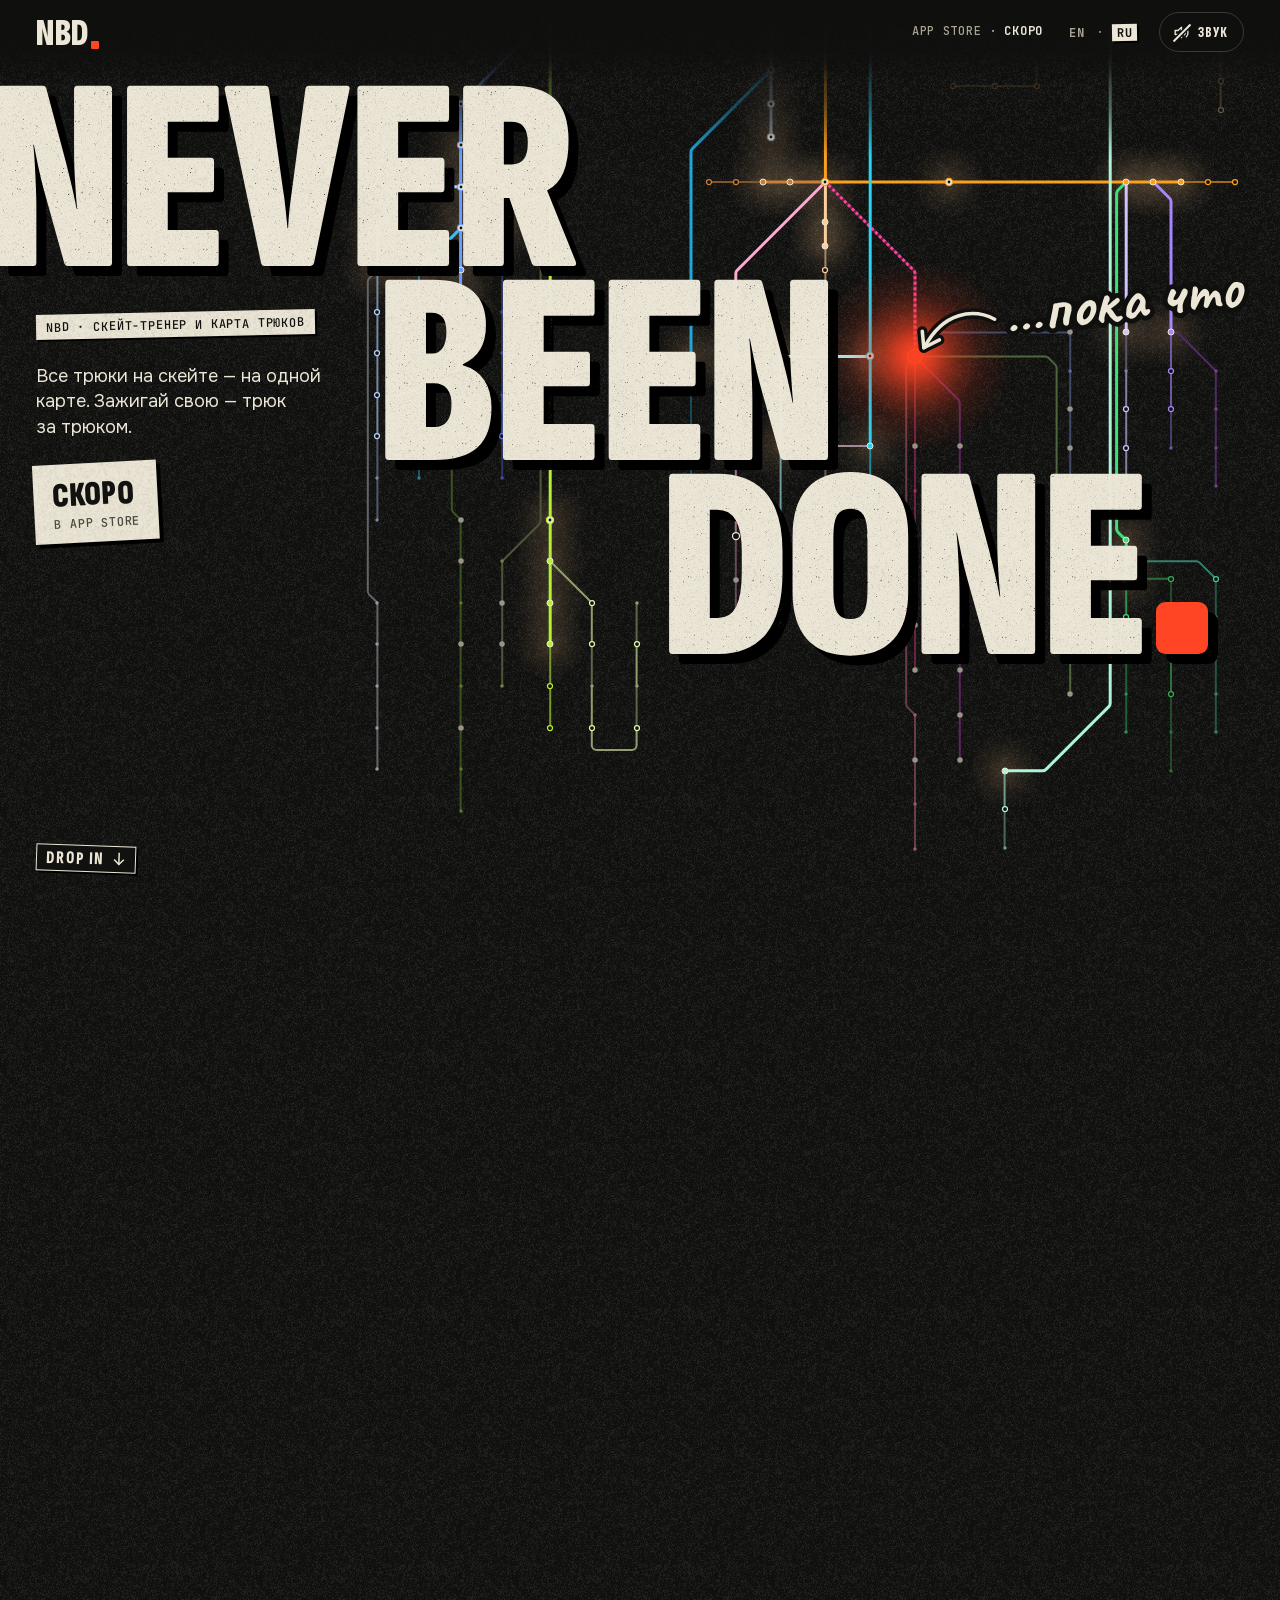
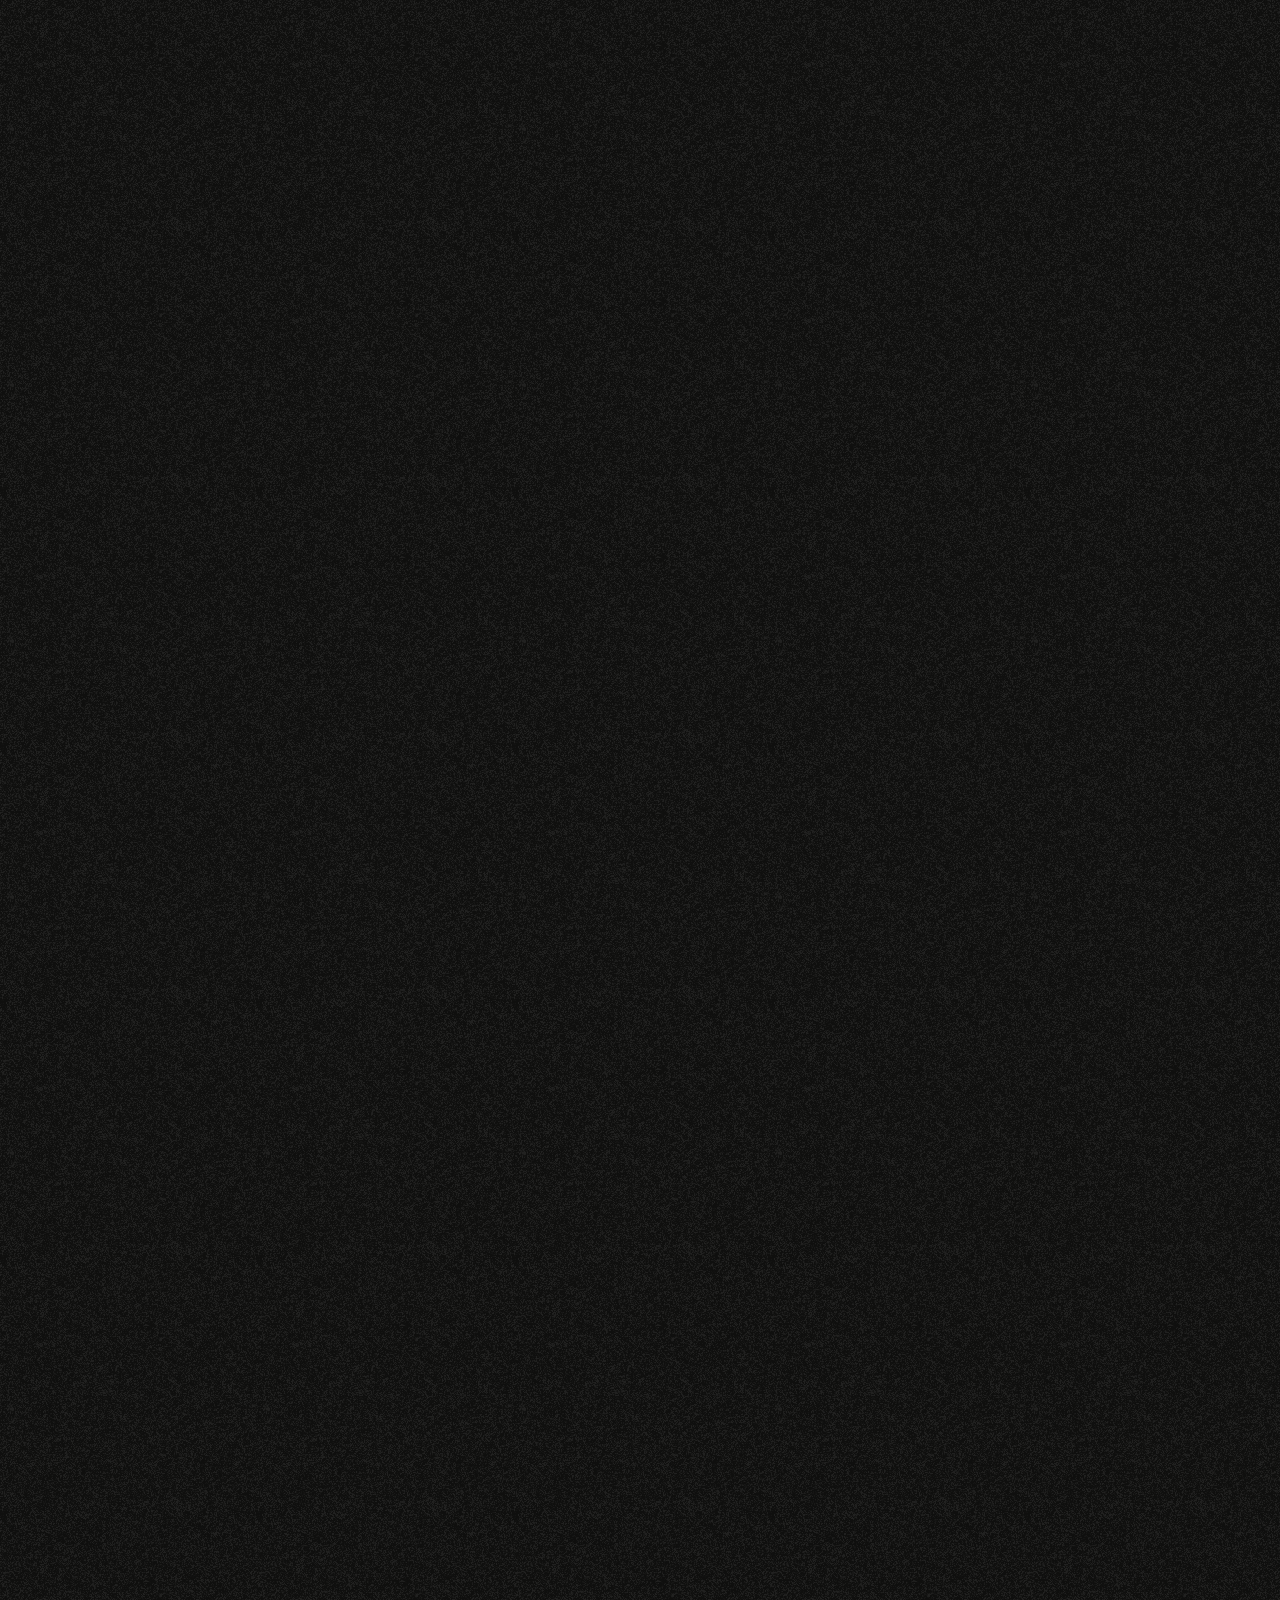
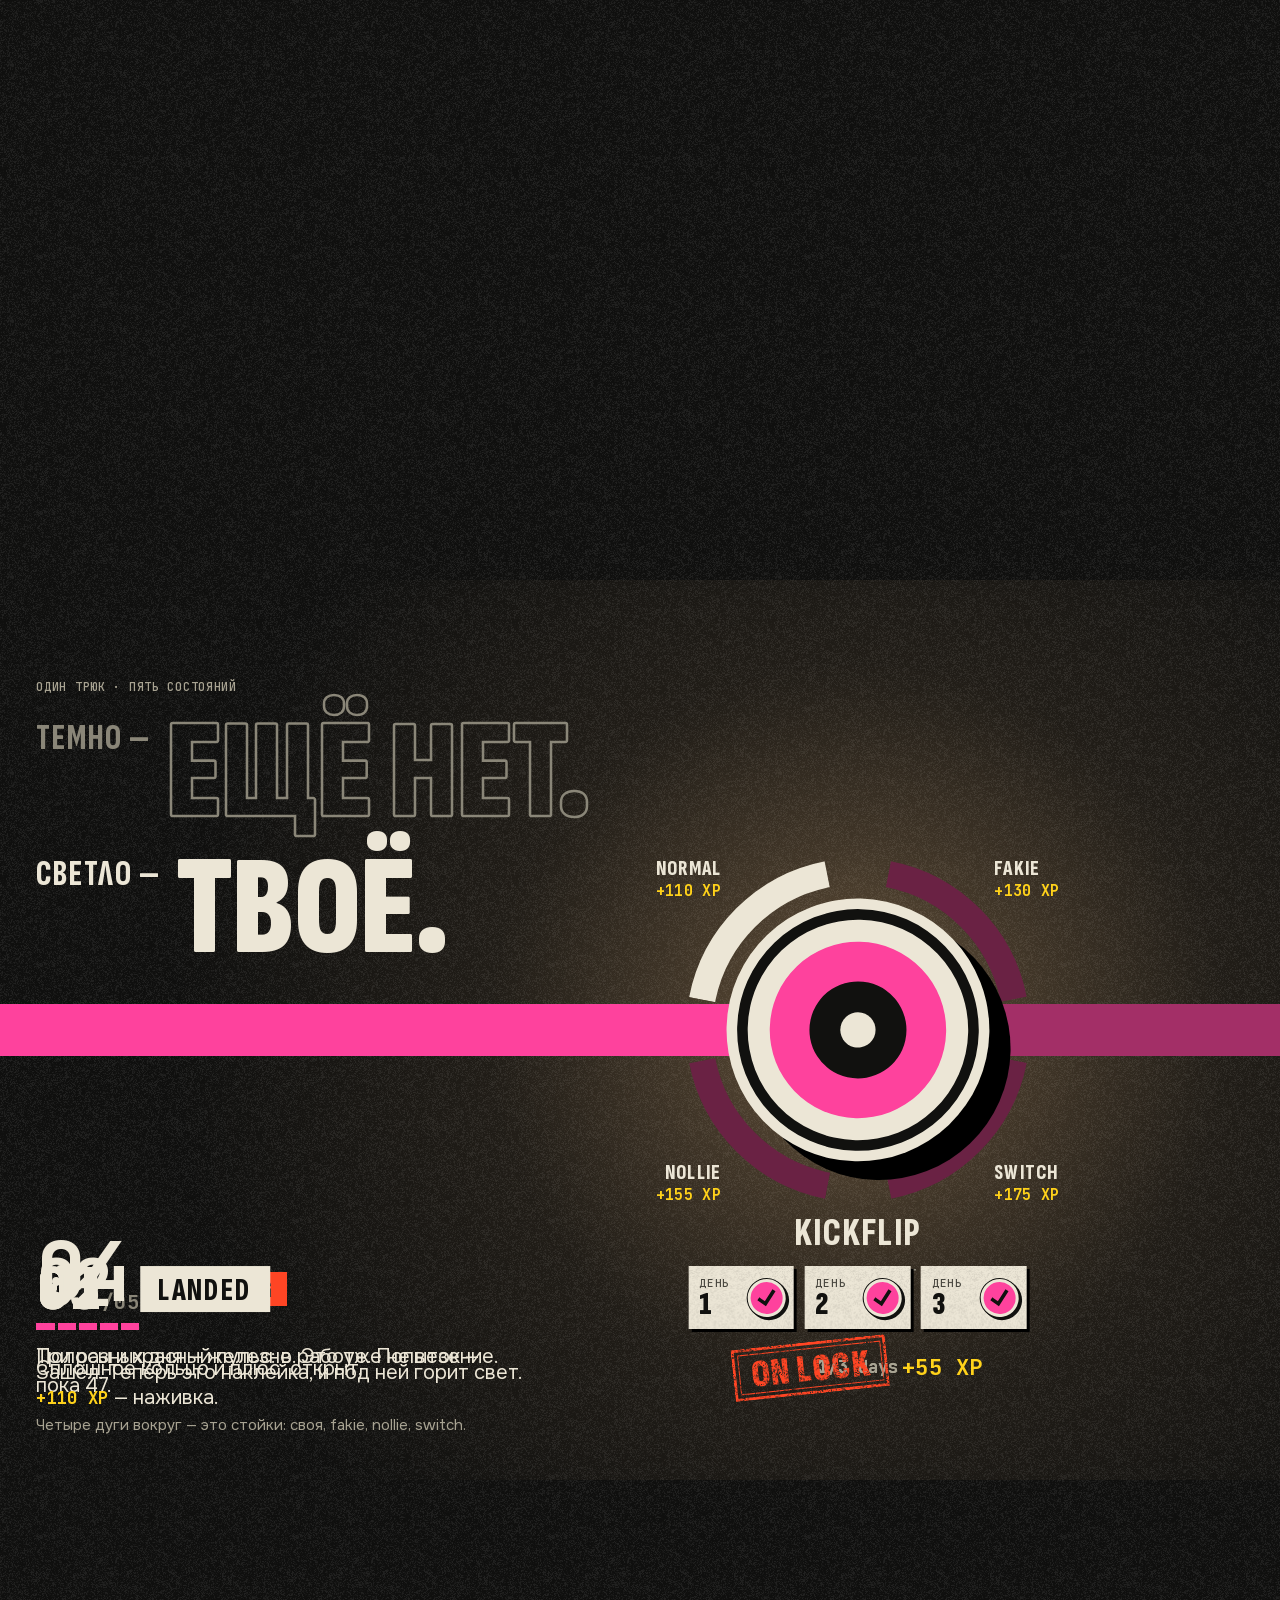
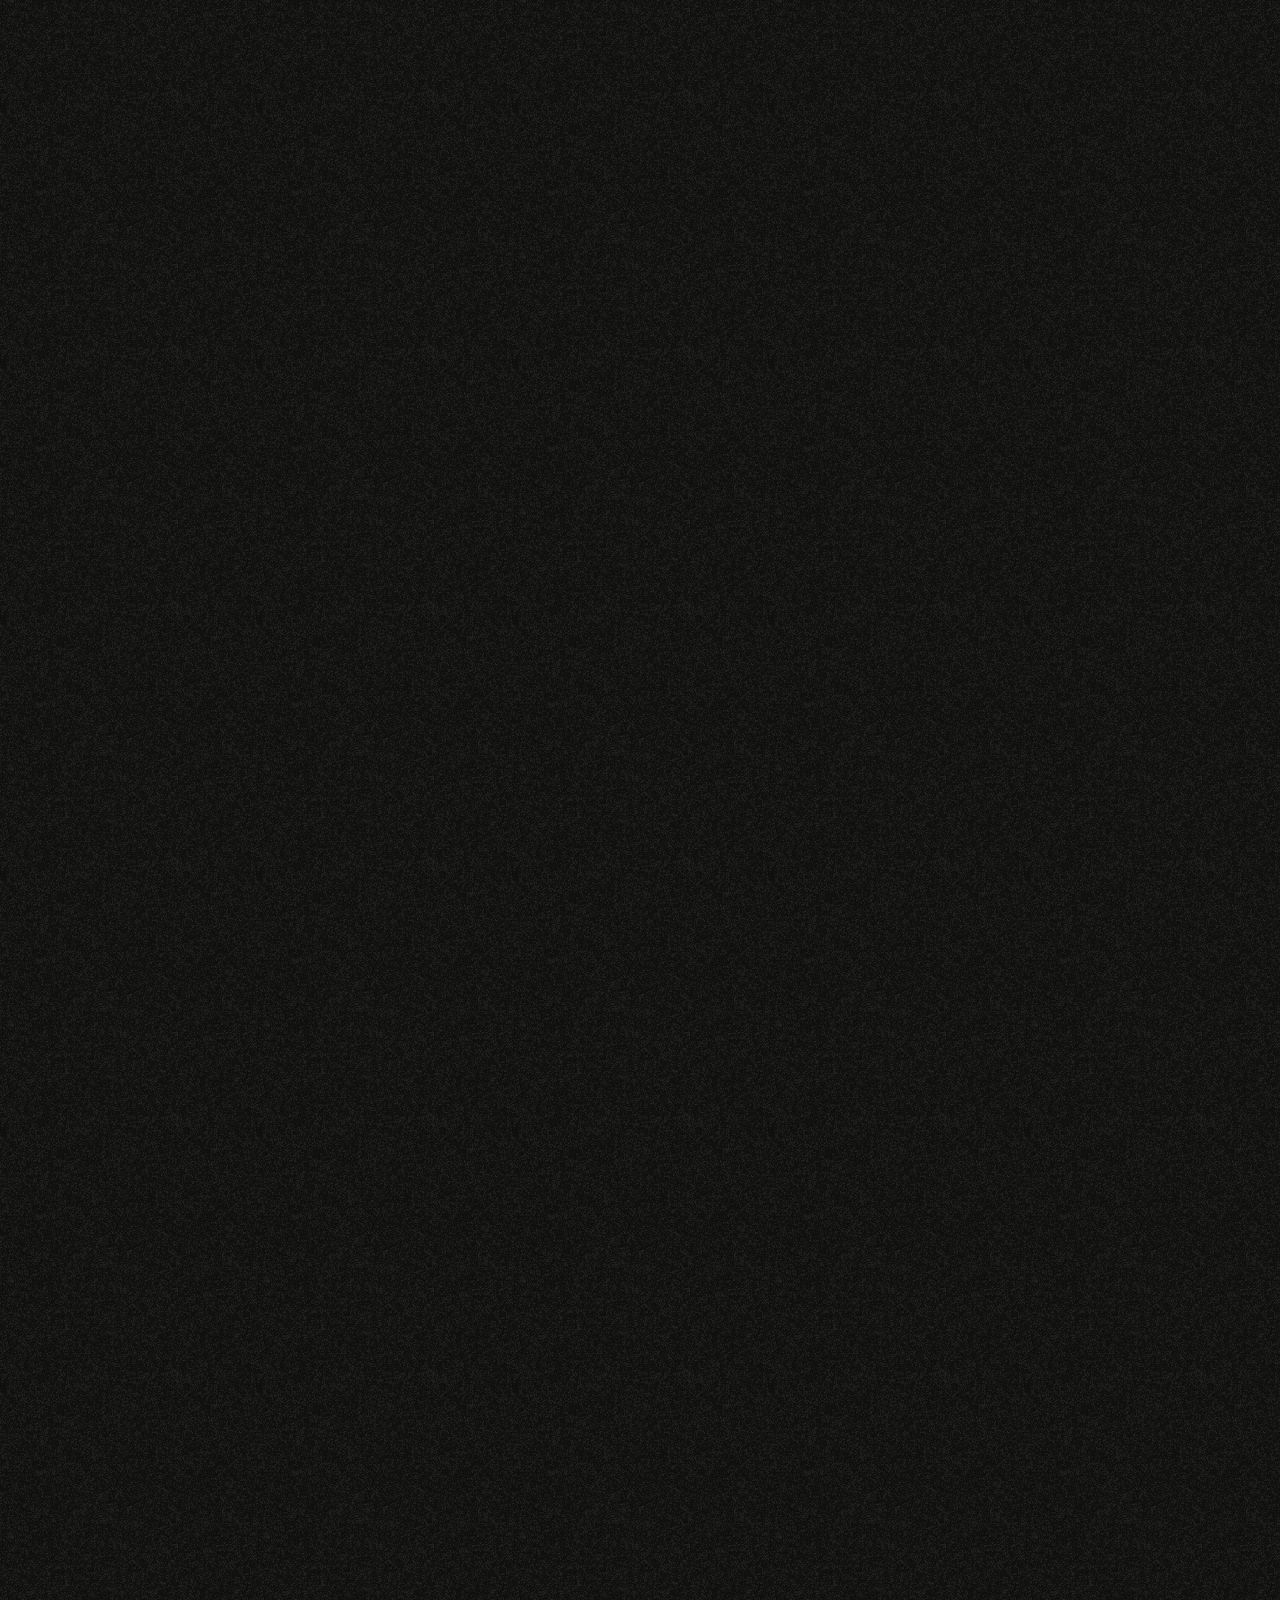
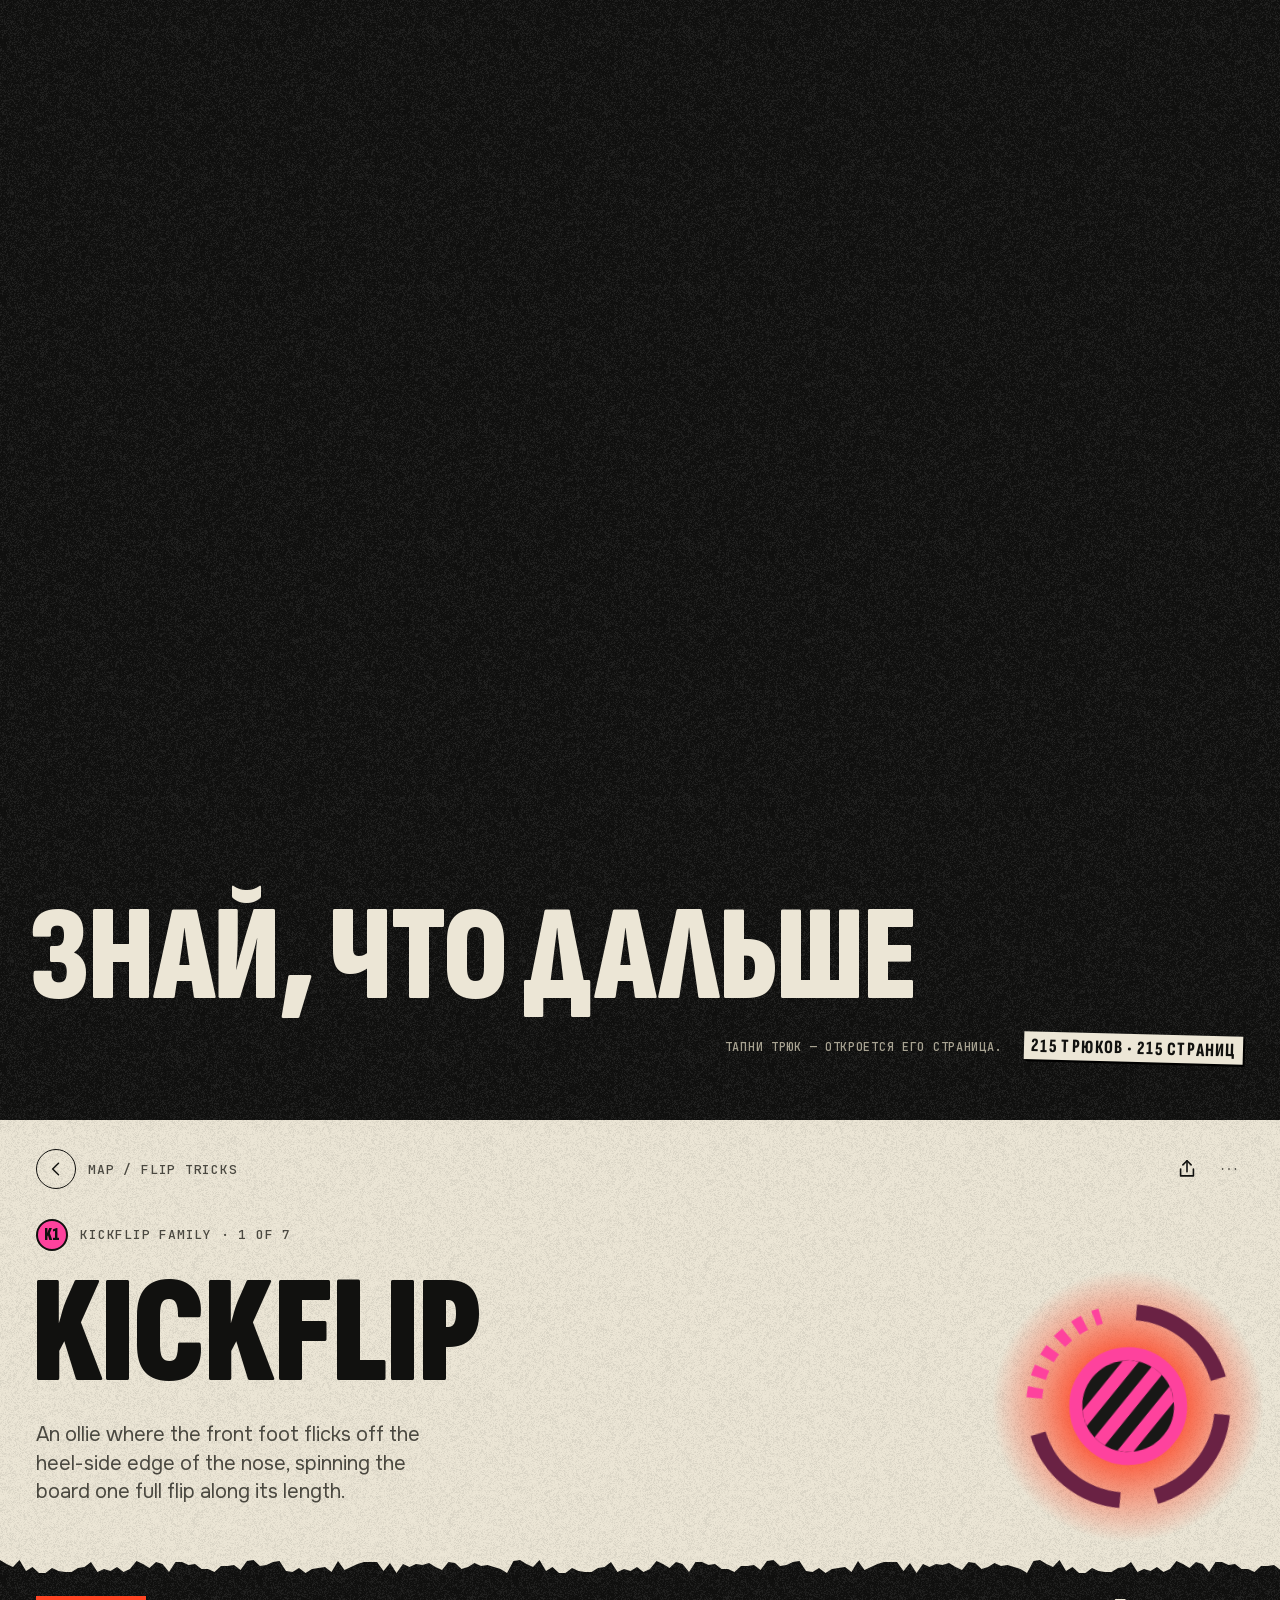
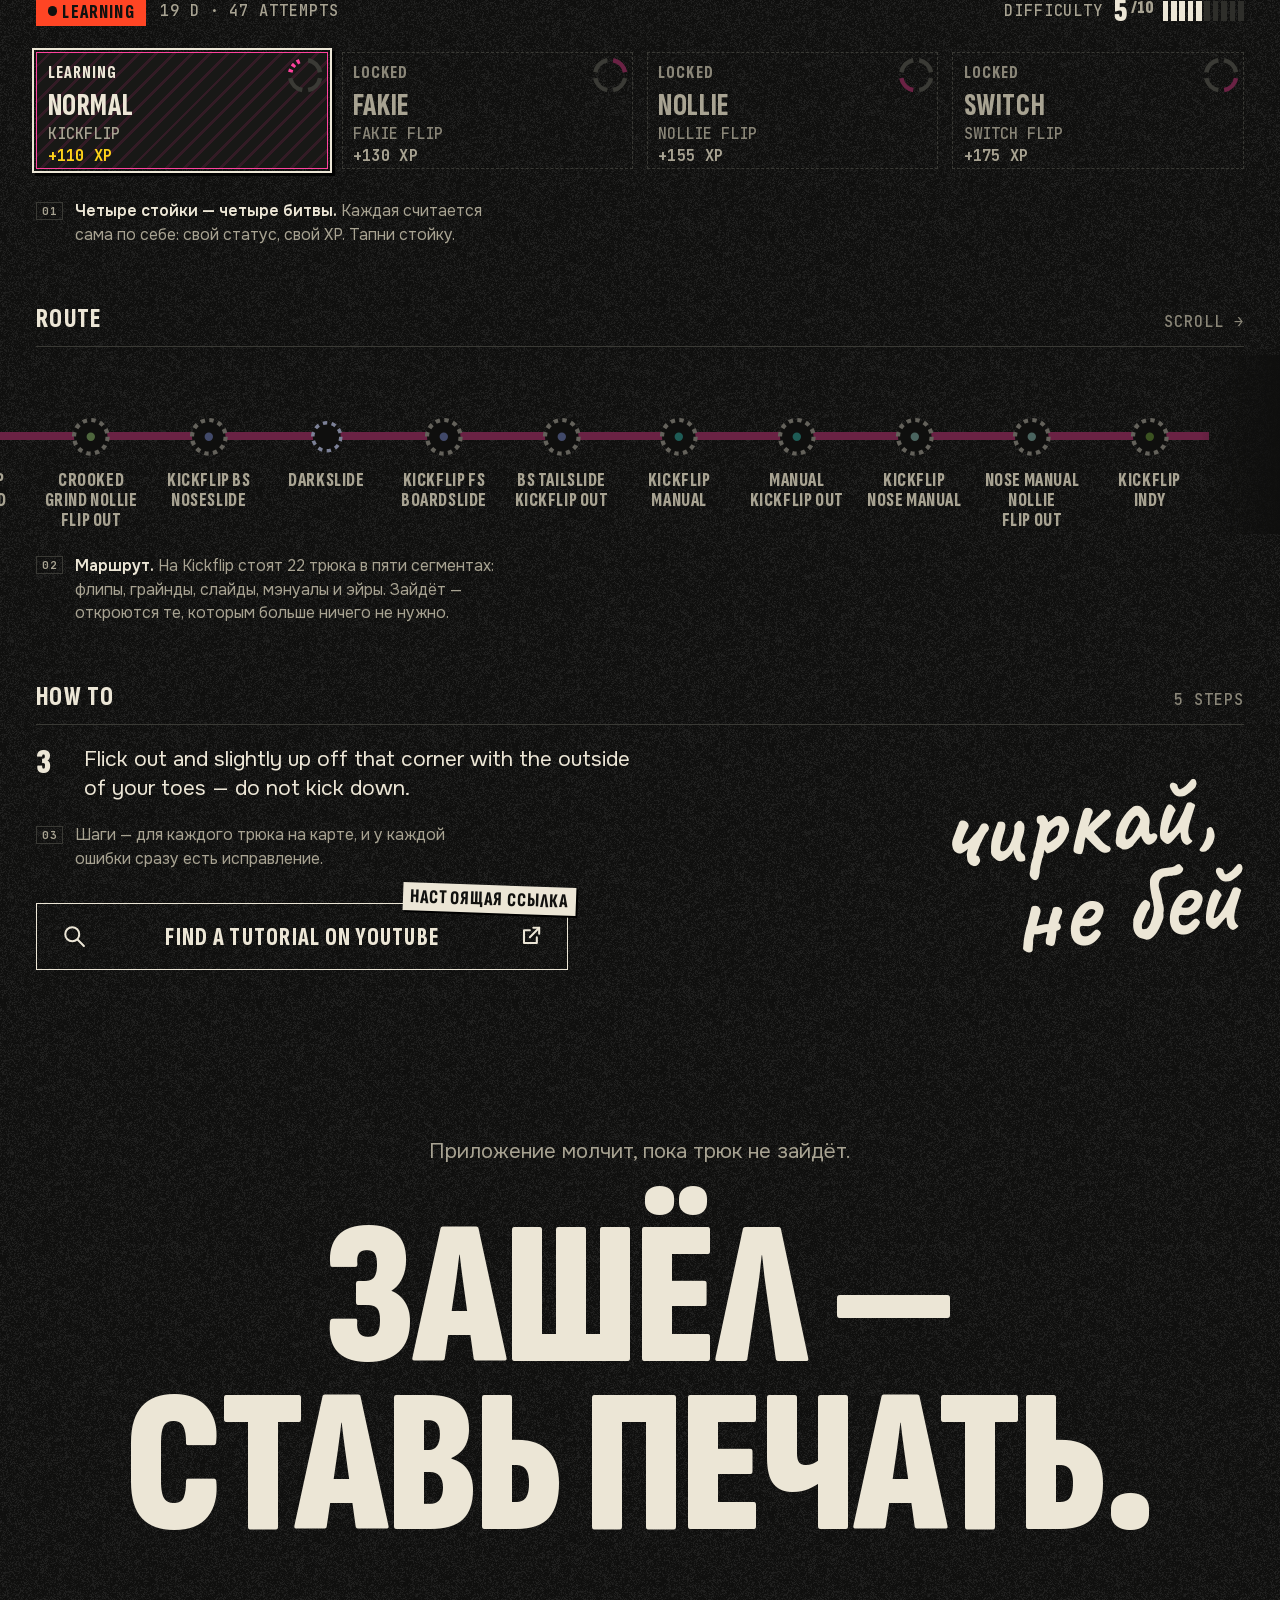
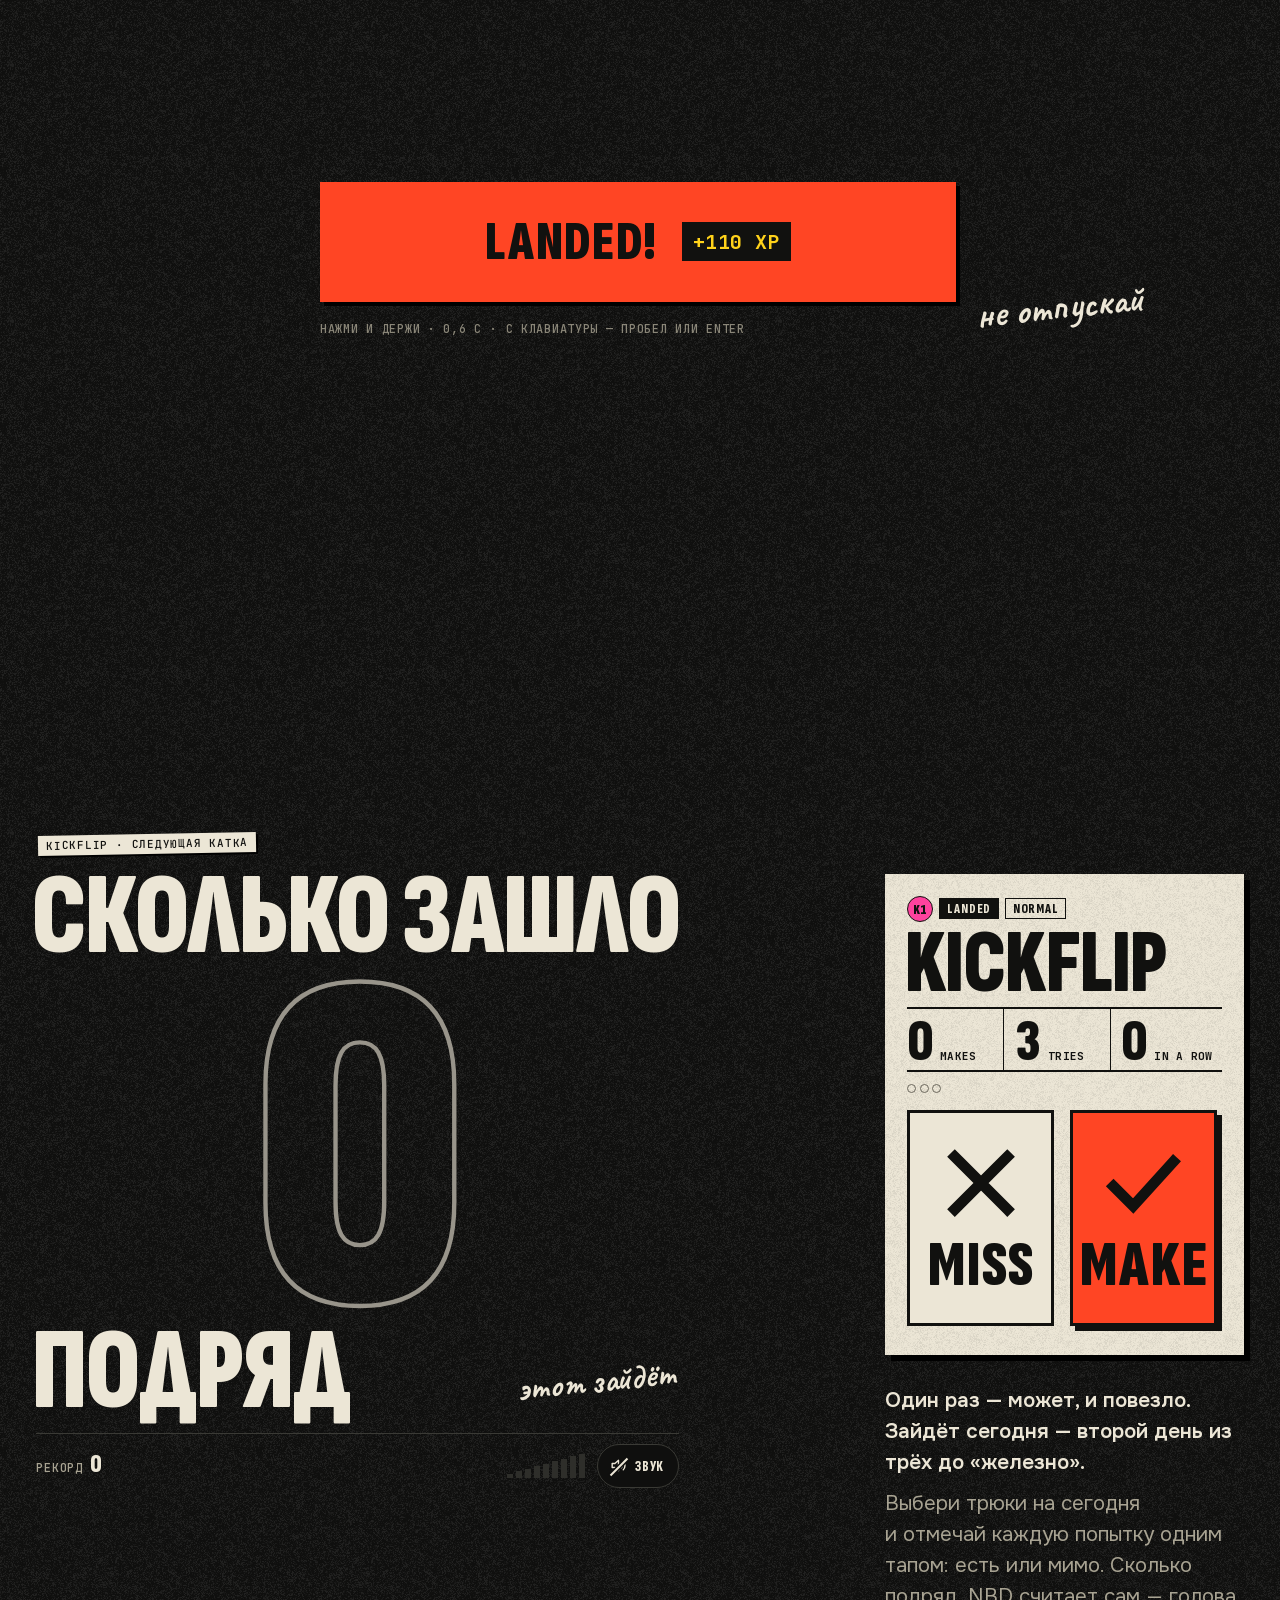
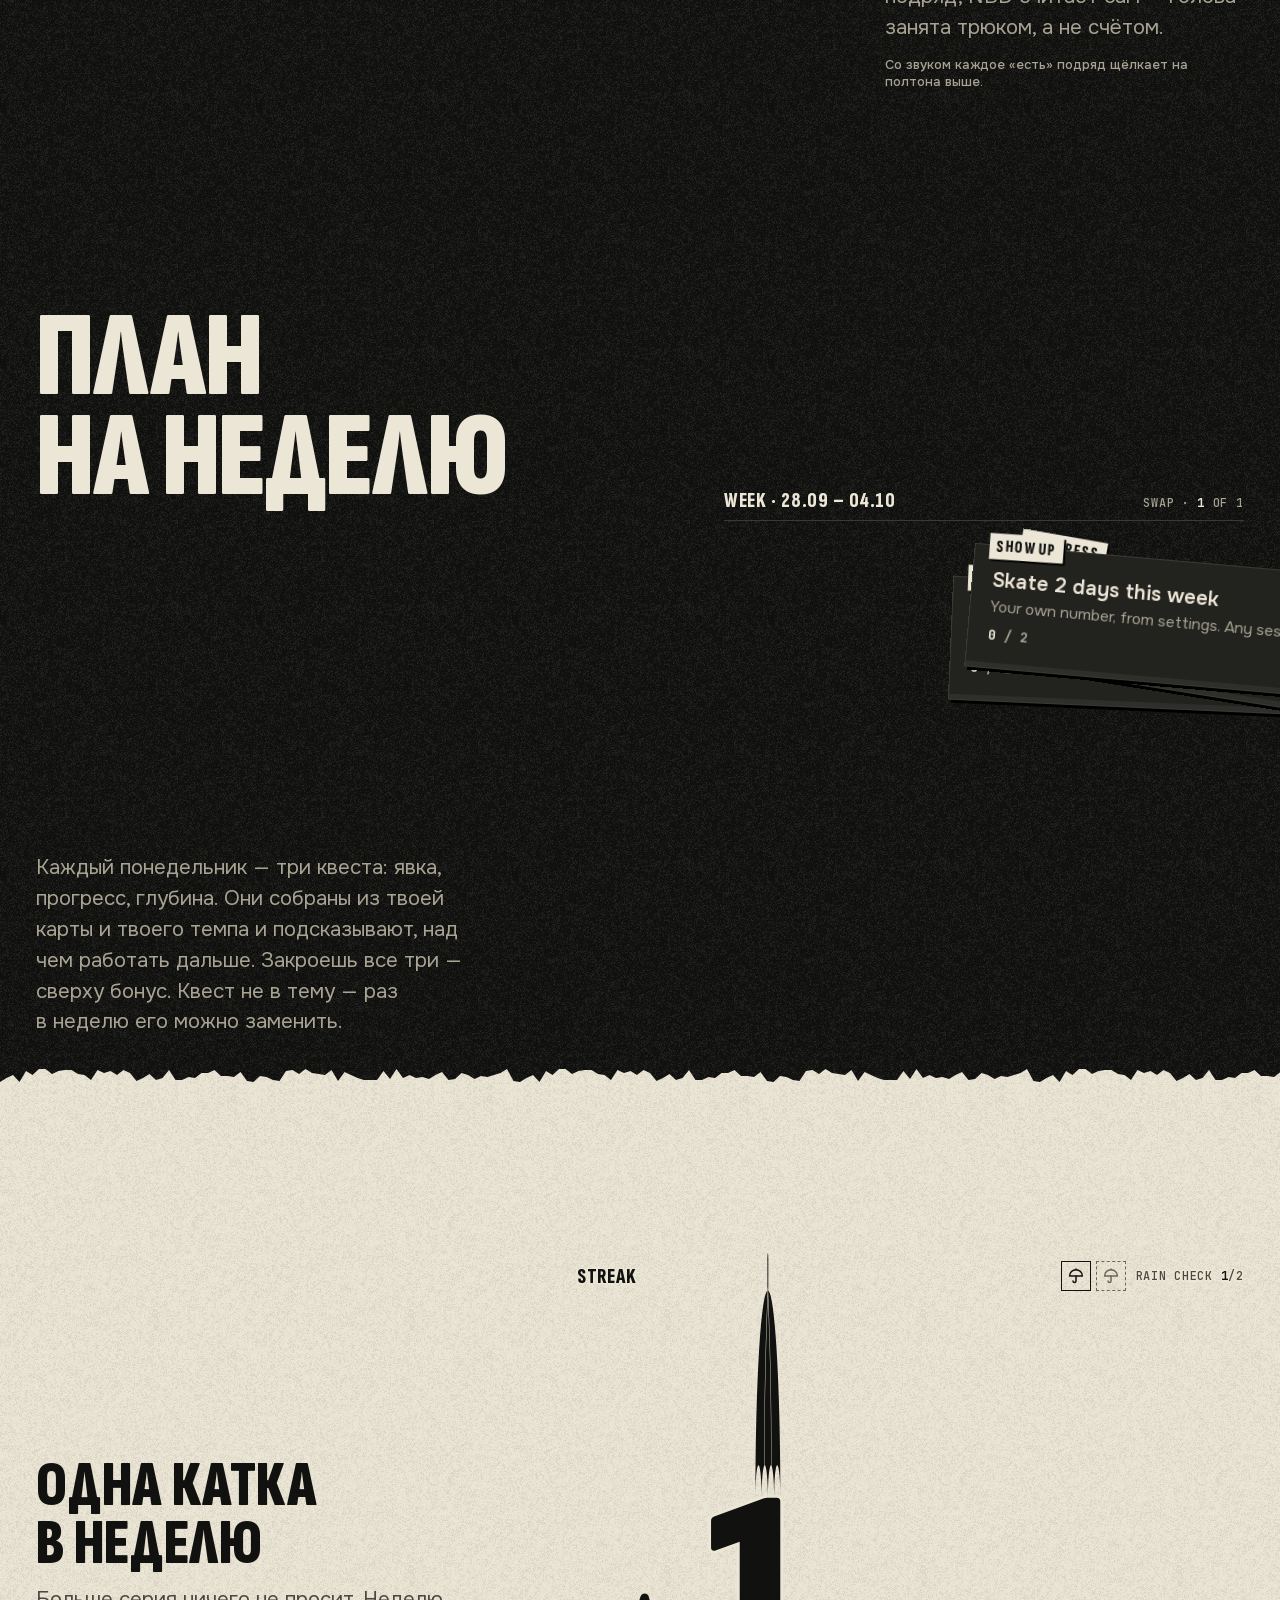
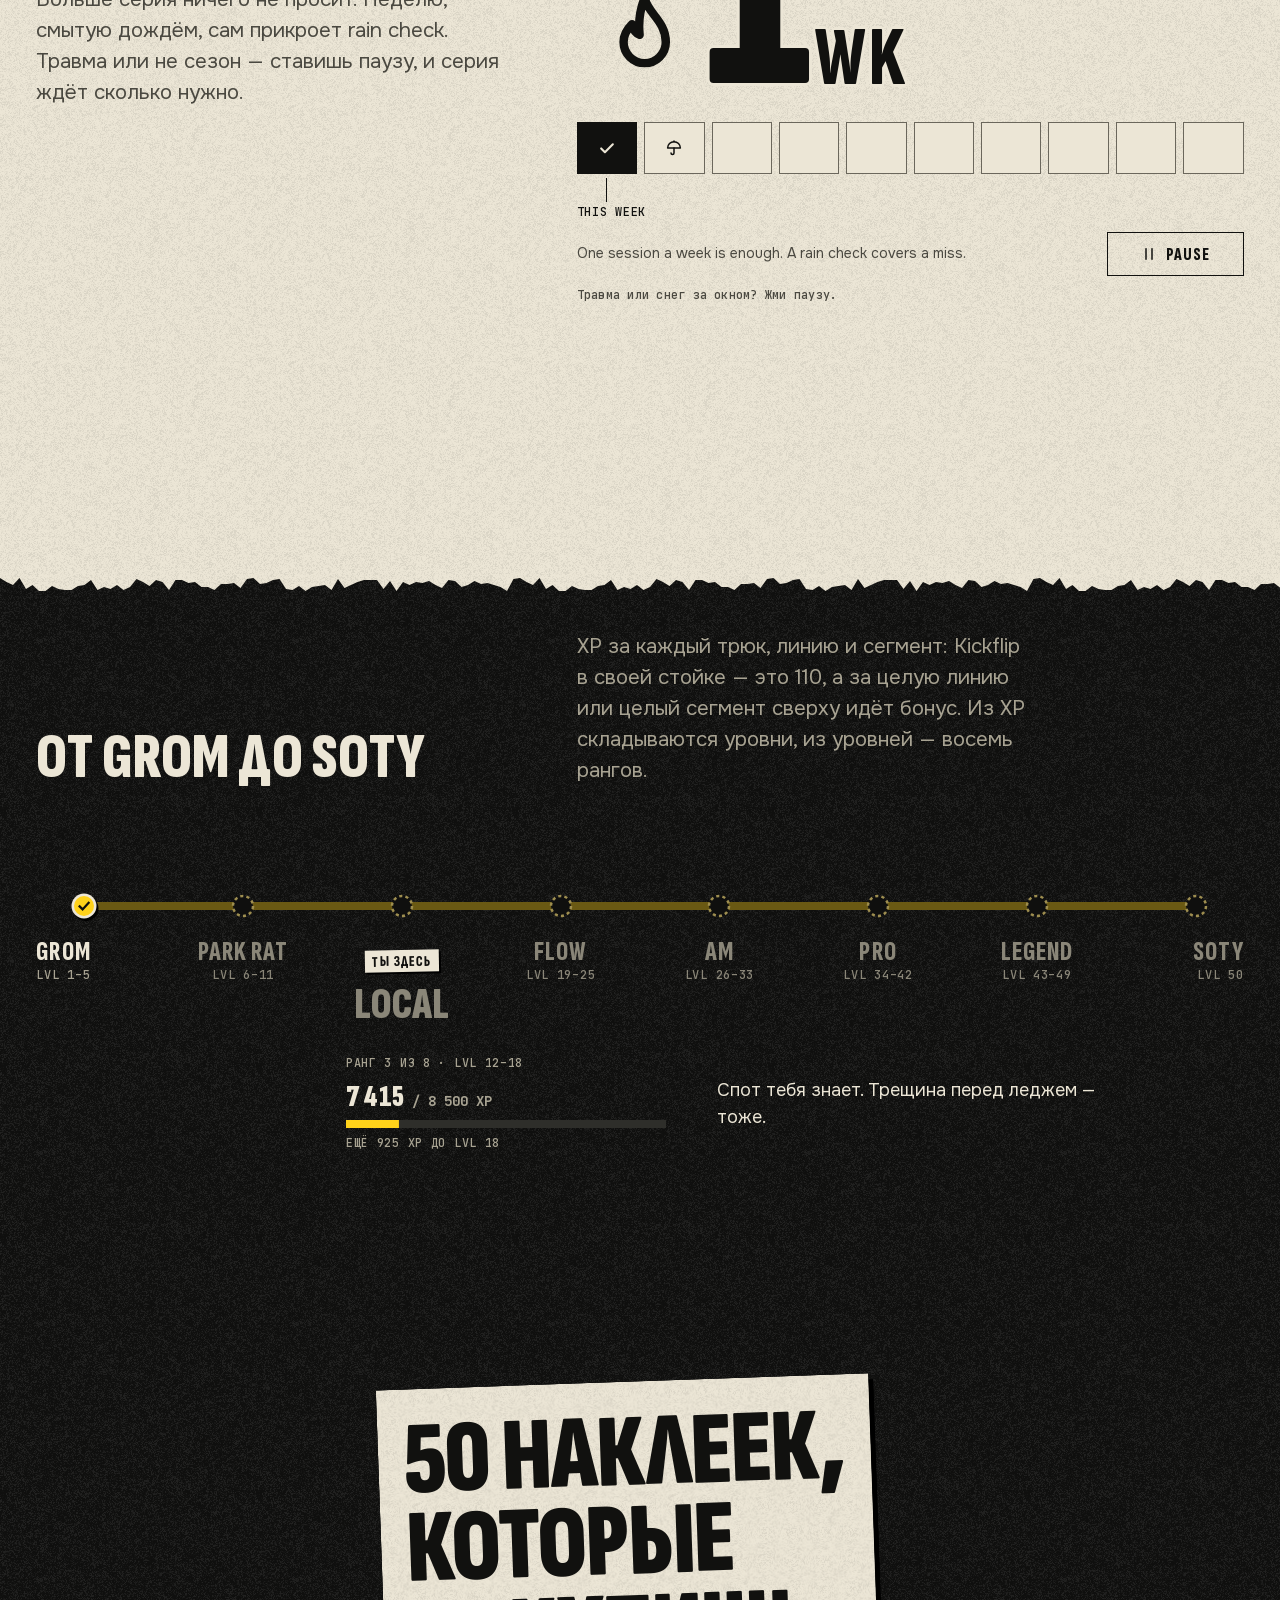
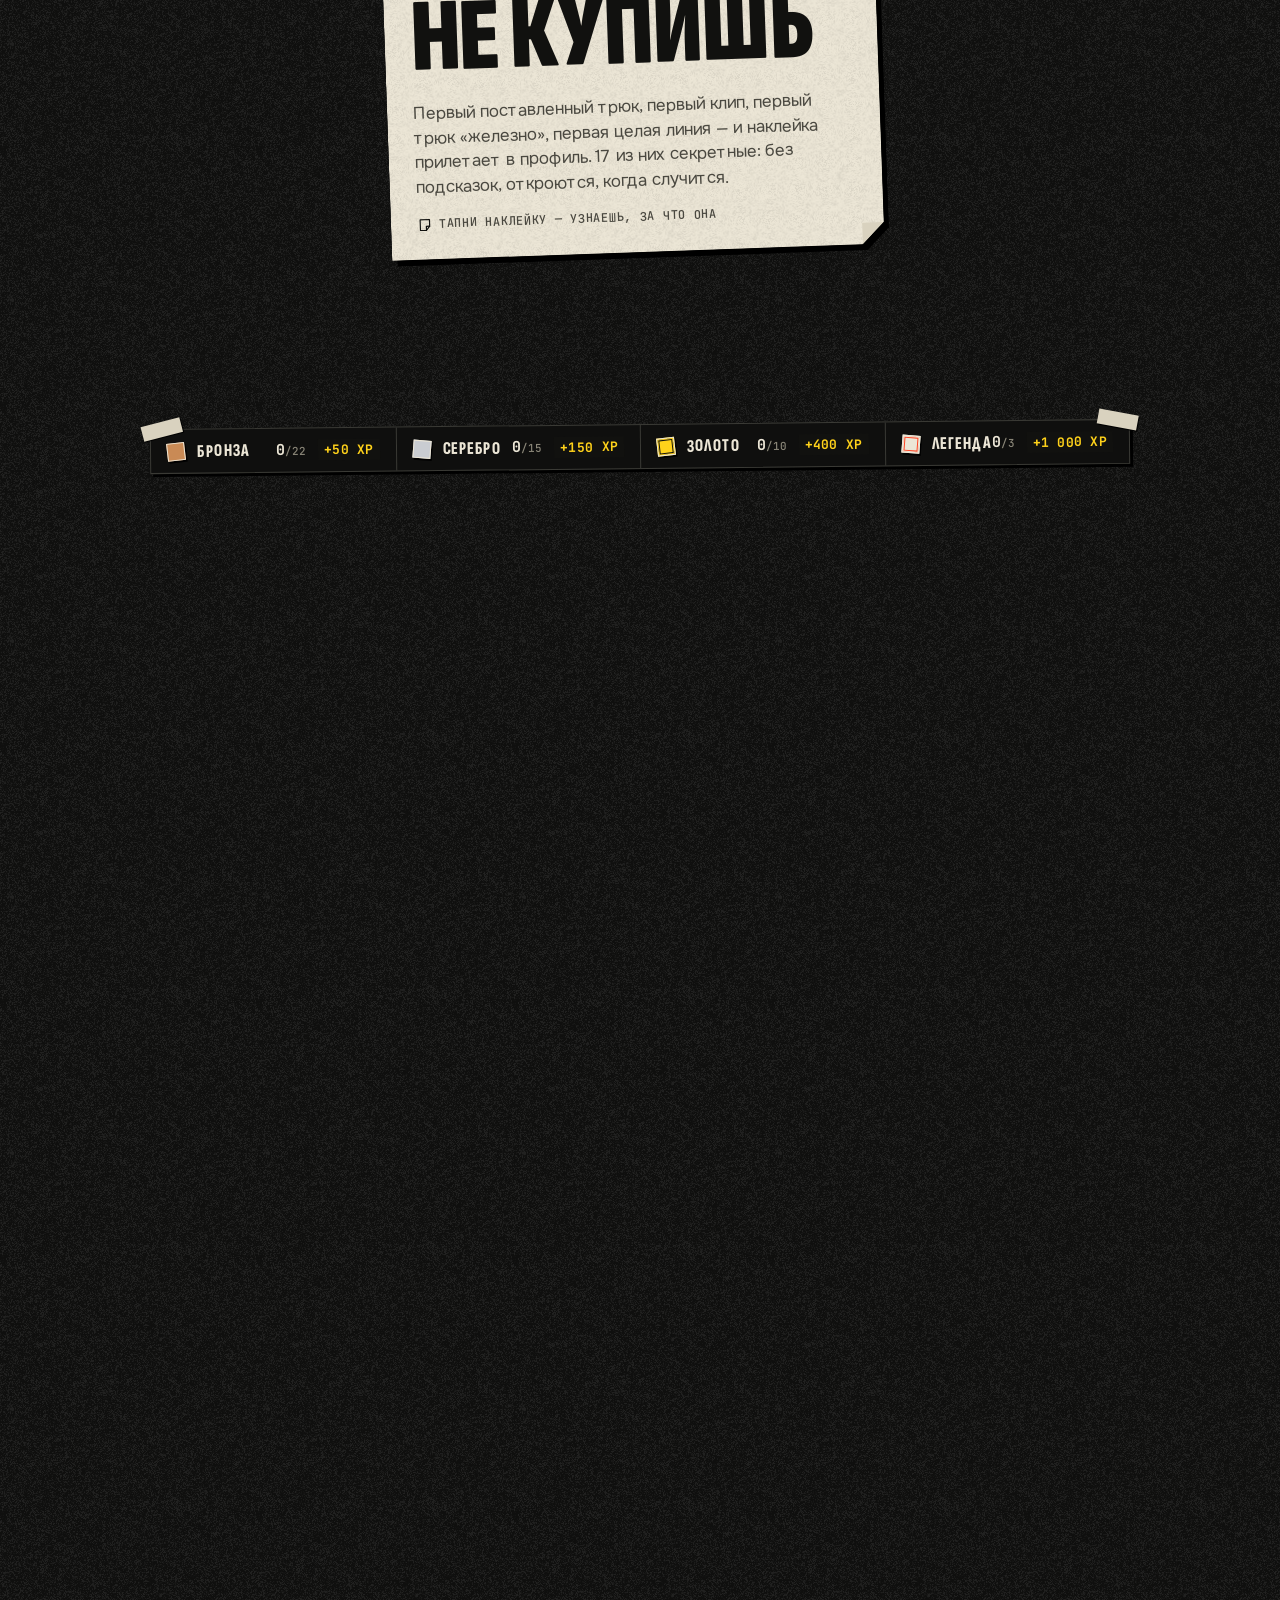
==== ru/index.html @ 7ec7ac3f "fix: the support contact is nbd@xoyk.dev Built from xoyk/nbd 01fe8b3 (fix/contact-address); the four" ====
<!doctype html>
<html lang="ru" class="no-js">
<head>
  <meta charset="utf-8">
  <meta name="viewport" content="width=device-width, initial-scale=1, viewport-fit=cover">
  <script>
    // Before the first paint: JS on, and a visitor who picked the other language before goes straight there
    // (localStorage nbd.lang, written only by a click on EN / RU; the hash, the section, comes along).
    (function (d) {
      d.className = d.className.replace('no-js', 'js');
      try {
        var l = localStorage.getItem('nbd.lang');
        if ((l === 'en' || l === 'ru') && l !== 'ru') location.replace('../' + location.search + location.hash);
      } catch (e) {}
    })(document.documentElement);
  </script>
  <title>NBD. — карта всех трюков на скейте</title>
  <meta name="description" content="Все трюки на скейте — на одной карте. Отмечай, что уже есть, снимай клипы, считай, сколько зашло подряд, и смотри, как загорается твоя карта.">
  <link rel="canonical" href="https://xoyk.github.io/nbd-app/ru/">
  <link rel="alternate" hreflang="en" href="https://xoyk.github.io/nbd-app/">
  <link rel="alternate" hreflang="ru" href="https://xoyk.github.io/nbd-app/ru/">
  <link rel="alternate" hreflang="x-default" href="https://xoyk.github.io/nbd-app/">
  <meta property="og:type" content="website">
  <meta property="og:title" content="NBD. — карта всех трюков на скейте">
  <meta property="og:description" content="215 трюков, 10 сегментов, 39 линий. Зашёл трюк — ставь печать и зажигай карту. Скоро в App Store.">
  <meta property="og:url" content="https://xoyk.github.io/nbd-app/ru/">
  <meta property="og:image" content="https://xoyk.github.io/nbd-app/assets/img/og-ru.png">
  <meta property="og:image:width" content="1200">
  <meta property="og:image:height" content="630">
  <meta property="og:image:alt" content="NEVER BEEN DONE. Все трюки на скейте — на одной карте: карта трюков NBD ночью, все линии горят.">
  <meta property="og:locale" content="ru_RU">
  <meta property="og:locale:alternate" content="en_US">
  <meta name="twitter:card" content="summary_large_image">
  <meta name="theme-color" content="#0F0F0E">
  <meta name="color-scheme" content="dark">
  <meta name="format-detection" content="telephone=no">
  <link rel="icon" type="image/png" sizes="32x32" href="../favicon-32.png">
  <link rel="icon" type="image/png" sizes="192x192" href="../icon-192.png">
  <link rel="apple-touch-icon" href="../apple-touch-icon.png">
  <link rel="stylesheet" href="../css/site.css?v=3ef73826d6">
  <link rel="preload" href="../assets/fonts/sofia-900.woff2" as="font" type="font/woff2" crossorigin>
  <link rel="preload" href="../assets/fonts/onest-400.woff2" as="font" type="font/woff2" crossorigin>
  <link rel="preload" href="../assets/data/map.json" as="fetch" crossorigin>
  <link rel="modulepreload" href="../js/main.js">
  <link rel="modulepreload" href="../js/lib/dom.js">
  <link rel="modulepreload" href="../js/lib/i18n.js">
  <link rel="modulepreload" href="../js/lib/icons.js">
  <link rel="modulepreload" href="../js/lib/icons-data.js">
  <link rel="modulepreload" href="../js/lib/lock.js">
  <link rel="modulepreload" href="../js/lib/motion.js">
  <link rel="modulepreload" href="../js/lib/scroll.js">
  <link rel="modulepreload" href="../js/lib/sound.js">
  <link rel="modulepreload" href="../js/sections/hero.js">
  <link rel="modulepreload" href="../js/map/index.js">
  <link rel="modulepreload" href="../js/map/anatomy.js">
  <link rel="modulepreload" href="../js/map/camera.js">
  <link rel="modulepreload" href="../js/map/declutter.js">
  <link rel="modulepreload" href="../js/map/model.js">
  <link rel="modulepreload" href="../js/map/sprites.js">
  <link rel="modulepreload" href="../js/map/svg.js">
</head>
<body>
  <a class="skip btn btn--paper btn--s" href="#main"><span>К содержанию</span></a>
  <header class="topbar" data-over="grip">
    <a class="wordmark" href="#top" data-to-top aria-label="NBD., наверх">NBD<i class="wordmark__dot"></i></a>
    <p class="topbar__soon">App Store · <b>скоро</b></p>
    <nav class="langs" aria-label="Язык">
      <a data-lang-link href="../" hreflang="en" lang="en"><span>EN</span><span class="sr-only"> — English</span></a>
      <span class="langs__sep" aria-hidden="true">·</span>
      <a data-lang-link href="../ru/" hreflang="ru" lang="ru" aria-current="page"><span>RU</span><span class="sr-only"> — Русский</span></a>
    </nav>
    <button class="snd" type="button" data-sound-toggle data-state="off" aria-pressed="false" aria-label="Звук">
      <span class="snd__glyph"><svg class="icon" width="24" height="24" viewBox="0 0 24 24" fill="none" stroke="currentColor" stroke-width="1.75" stroke-linecap="round" stroke-linejoin="round" aria-hidden="true" focusable="false"><path d="M4 9.5h3.5L12 5.5v13l-4.5-4H4z"/><path d="M15.5 9a4.5 4.5 0 0 1 0 6"/><path d="M18 6.5a8 8 0 0 1 0 11"/></svg></span>
      <span class="snd__label" data-sound-label aria-hidden="true">Звук</span>
    </button>
  </header>

  <div class="hud" aria-hidden="true" data-off>
    <span class="hud__lit"><small>LIT</small><b data-hud-pct>0%</b></span>
    <span class="spectrum"><i class="spectrum__cell"><b></b></i><i class="spectrum__cell"><b></b></i><i class="spectrum__cell"><b></b></i><i class="spectrum__cell"><b></b></i><i class="spectrum__cell"><b></b></i><i class="spectrum__cell"><b></b></i><i class="spectrum__cell"><b></b></i><i class="spectrum__cell"><b></b></i><i class="spectrum__cell"><b></b></i><i class="spectrum__cell"><b></b></i></span>
  </div>

  <main id="main">
<!-- ▼ hero -->
<section class="s s-hero" id="hero" data-section="hero" data-pin="4.2" aria-labelledby="hero-title">
  <div class="pin hero">
    <!-- The live night map (js/map, drawn by hero.js) and its overlays: the learning beacon, the hover/tap probe. -->
    <div class="hero__map" aria-hidden="true"></div>
    <div class="hero__beacon" aria-hidden="true"><i></i><i></i></div>
    <div class="hero__probe" aria-hidden="true"><b class="hero__probe-name"></b><span class="hero__probe-tag"></span><span class="hero__probe-more"></span></div>
    <div class="hero__scrim" aria-hidden="true"></div>

    <!-- The poster: real text, painted before any script runs (the slam is CSS). -->
    <div class="hero__poster">
      <!-- One sentence for screen readers; the three poster lines are the picture of it. -->
      <h1 class="hero__h1" id="hero-title">
        <span class="sr-only">NBD. <span lang="en">Never been done.</span> Все трюки на скейте — на одной карте.</span>
        <span class="hero__ln hero__ln--1" lang="en" aria-hidden="true"><span class="hero__w">Never</span></span>
        <span class="hero__ln hero__ln--2" lang="en" aria-hidden="true"><span class="hero__w">been</span></span>
        <span class="hero__ln hero__ln--3" lang="en" aria-hidden="true"><span class="hero__w">done</span><i class="hero__dot"></i></span>
      </h1>
      <!-- The torn halves of the words: hero.js clones the lines in here when the poster rips. -->
      <div class="hero__rip" aria-hidden="true"></div>
      <p class="hero__tape"><span>NBD · скейт-тренер и карта трюков</span></p>
      <div class="hero__band" aria-hidden="true"></div>
      <div class="hero__hand" aria-hidden="true">
        <div class="hero__hand-wipe"><div class="hero__hand-in">
          <svg class="hero__arrow" viewBox="0 0 64 48" width="64" height="48" fill="none" stroke="currentColor" stroke-width="2.6" stroke-linecap="round" stroke-linejoin="round"><g class="hero__ko"><path d="M59 13C43 6 21 10 9 37"/><path d="M8.5 37.5L6.5 25.5"/><path d="M8.5 37.5L19.5 31"/></g><path d="M59 13C43 6 21 10 9 37"/><path d="M8.5 37.5L6.5 25.5"/><path d="M8.5 37.5L19.5 31"/></svg>
          <span class="t-hand hero__yet">…пока что</span>
        </div></div>
      </div>
      <div class="hero__foot">
        <!-- The h1 already says the first sentence to screen readers. -->
        <p class="hero__sub"><span aria-hidden="true">Все трюки на скейте — на одной карте.</span> Зажигай свою — трюк за трюком.</p>
        <!-- "Coming soon": a sticker slapped on the poster, not a link (the call to action is at the end of the story).
             Pressed, it peels up at a corner and slaps back down (hero.js). -->
        <p class="hero__cta">
          <span class="hero__cta-k">Скоро</span>
          <span class="hero__cta-v">в App Store</span>
        </p>
      </div>
      <p class="hero__drop" lang="en" aria-hidden="true"><span>Drop in<svg viewBox="0 0 24 24" width="16" height="16" fill="none" stroke="currentColor" stroke-width="2.25" stroke-linecap="square"><path d="M12 3.5v16"/><path d="M5.5 13.5l6.5 6.5 6.5-6.5"/></svg></span></p>
    </div>

    <!-- The flight's three beats. Captions sit on opaque paper strips, so they never run over map labels. -->
    <div class="hero__beats">
      <div class="hero__bscrim" aria-hidden="true"></div>
      <div class="hero__bfade" aria-hidden="true"></div>
      <div class="hero__beat hero__beat--1" data-beat="1">
        <p class="hero__kicker"><span>215 трюков · 10 сегментов · 39 линий</span></p>
        <h2 class="hero__strips"><span class="hero__strip"><span>Каждый огонёк —</span></span> <span class="hero__strip"><span>трюк, который</span></span> <span class="hero__strip"><span>у тебя есть.</span></span></h2>
        <p class="hero__note">Линии растут из Stance — так же, как трюки растут друг из друга.</p>
      </div>
      <div class="hero__beat hero__beat--2" data-beat="2">
        <p class="hero__kicker"><span><i class="hero__swatch" aria-hidden="true"></i>Сегмент 04 · FL · 29 трюков</span></p>
        <h2 class="hero__strips"><span class="hero__strip"><span>От простого</span></span> <span class="hero__strip"><span>к сложному,</span></span> <span class="hero__strip"><span>линия за линией.</span></span></h2>
        <p class="hero__note">Одна линия — одно семейство: от Kickflip в начале до 360 Hardflip в конце.</p>
      </div>
      <div class="hero__beat hero__beat--3" data-beat="3">
        <h2 class="hero__strips"><span class="hero__strip"><span>Сегодня</span></span> <span class="hero__strip"><span>зайдёт.</span></span></h2>
        <p class="hero__note">Красный — трюк, который учишь. Зайдёт — и на карте загорятся новые линии.</p>
        <!-- The app's NEXT UP card (map screen), app strings in English on both pages. -->
        <div class="hero__next" lang="en">
          <span class="bullet hero__bullet" aria-hidden="true">K1</span>
          <span class="hero__next-text">
            <small class="hero__next-k">Next up</small>
            <b class="hero__next-name">Kickflip</b>
          </span>
          <span class="hero__next-state">
            <span class="chip chip--learning">learning</span>
            <small class="hero__next-when">19 d</small>
          </span>
          <span class="hero__next-go" aria-hidden="true"><svg viewBox="0 0 24 24" width="24" height="24" fill="none" stroke="currentColor" stroke-width="2" stroke-linecap="round" stroke-linejoin="round"><path d="M4 12h16"/><path d="M14 6l6 6-6 6"/></svg></span>
        </div>
      </div>
    </div>
  </div>
</section>

<!-- ▲ hero -->
<!-- ▼ states -->
<section class="s s-states" id="states" data-section="states" data-pin="3.8" aria-labelledby="states-title">
  <!-- Kickflip's node through the five states. The stage is drawn by js/sections/states.js; every resting frame
       is CSS driven by data-state / data-say / data-days / data-lit / data-out on .st, so the script only adds the
       physical moves between them. Without the script the list at the bottom is the still frame. -->
  <div class="pin st" data-state="locked" data-say="0" data-days="0" data-lit="0" data-out="0">
    <header class="st__head">
      <p class="st__eyebrow t-mono">Один трюк · пять состояний</p>
      <h2 class="st__title" id="states-title">
        <span class="st__half st__half--dark"><span class="st__kick">Темно —</span> <span class="st__word">ещё нет.</span></span>
        <span class="st__half st__half--light"><span class="st__kick">Светло —</span> <span class="st__word">твоё.</span></span>
      </h2>
    </header>

    <div class="st__stage" aria-hidden="true">
      <div class="st__track">
        <i class="st__pool"></i><i class="st__pool st__pool--core"></i>
        <i class="st__edge st__edge--in"><b class="st__march"></b><b class="st__sweep"></b><b class="st__run"></b></i>
        <i class="st__edge st__edge--out"><b class="st__sweep"></b><b class="st__run"></b></i>
        <div class="st__box" lang="en" data-node>
          <span class="st__sl st__sl--normal"><b>Normal</b><small>+110 XP</small></span>
          <span class="st__sl st__sl--fakie"><b>Fakie</b><small>+130 XP</small></span>
          <span class="st__sl st__sl--nollie"><b>Nollie</b><small>+155 XP</small></span>
          <span class="st__sl st__sl--switch"><b>Switch</b><small>+175 XP</small></span>
        </div>
      </div>
      <div class="st__under">
        <p class="st__label" lang="en">Kickflip</p>
        <div class="st__slot" lang="en">
          <span class="st__hint">The map says first: Ollie</span>
          <span class="st__bait">+110 XP</span>
          <span class="tag tag--dot st__tag">learning·47</span>
          <div class="st__days">
            <ol class="st__cells list-reset">
              <li class="st__day"><span class="st__dayno"><small>День</small><b>1</b></span><i class="st__daydot"></i></li>
              <li class="st__day"><span class="st__dayno"><small>День</small><b>2</b></span><i class="st__daydot"></i></li>
              <li class="st__day"><span class="st__dayno"><small>День</small><b>3</b></span><i class="st__daydot"></i></li>
            </ol>
            <div class="st__foot">
              <p class="st__foot-a" lang="en"><span class="st__pips st__stack"><span>1/3 days</span><span>2/3 days</span><span>3/3 days</span></span></p>
              <p class="st__foot-b" lang="en"><span class="stamp st__stamp"><span class="stamp__word">On lock</span></span><span class="st__plus">+55 XP</span></p>
            </div>
          </div>
        </div>
      </div>
    </div>

    <div class="st__panel" aria-hidden="true">
      <p class="st__count"><span class="st__stack st__by-say"><b>01</b><b>02</b><b>03</b><b>04</b><b>05</b></span><span class="st__of">/05</span></p>
      <p class="st__rail"><i><b></b></i><i><b></b></i><i><b></b></i><i><b></b></i><i><b></b></i></p>
      <p class="st__chip st__stack st__by-say" lang="en"><span class="chip chip--locked">locked</span><span class="chip chip--open">open</span><span class="chip chip--learning">learning</span><span class="chip chip--landed">landed</span><span class="chip chip--onlock">on lock</span></p>
      <div class="st__say st__stack st__by-say">
        <p>Пунктирный призрак: трюк ещё закрыт. Сначала Ollie.</p>
        <p>Сплошное кольцо и плюс: открыт. <span class="t-xp">+110 XP</span> — наживка.</p>
        <p>Полосы и красный пульс: в работе. Попыток — пока 47.</p>
        <p>Зашёл. Теперь это наклейка, и под ней горит свет.</p>
        <p>Три разных дня — железно. Это уже не везение.</p>
      </div>
      <p class="st__note">Четыре дуги вокруг — это стойки: своя, fakie, nollie, switch.</p>
    </div>

    <div class="st__list">
      <p class="st__lead">На карте у Kickflip пять состояний:</p>
      <ol class="list-reset">
        <li><svg xmlns="http://www.w3.org/2000/svg" viewBox="-22 -22 44 44" width="64" height="64" class="st__mini" aria-hidden="true"><circle cx="0" cy="0" r="10" fill="#0F0F0E"/><circle r="10" fill="none" stroke="#9E6279" stroke-width="2.5" stroke-dasharray="3.142 3.142"/></svg><span class="chip chip--locked" lang="en">locked</span><span class="sr-only">: </span><span class="st__li-say">Пунктирный призрак: трюк ещё закрыт. Сначала Ollie.</span></li>
        <li><svg xmlns="http://www.w3.org/2000/svg" viewBox="-22 -22 44 44" width="64" height="64" class="st__mini" aria-hidden="true"><circle cx="0" cy="0" r="10" fill="#181816"/><circle r="10" fill="none" stroke="#FE429D" stroke-width="2.5"/><path d="M-4.5 0H4.5M0 -4.5V4.5" stroke="#FE429D" stroke-width="2" stroke-linecap="butt" fill="none"/></svg><span class="chip chip--open" lang="en">open</span><span class="sr-only">: </span><span class="st__li-say">Сплошное кольцо и плюс: открыт. <span class="t-xp">+110 XP</span> — наживка.</span></li>
        <li><svg xmlns="http://www.w3.org/2000/svg" viewBox="-22 -22 44 44" width="64" height="64" class="st__mini" aria-hidden="true"><circle r="14" fill="none" stroke="#FF4524" stroke-width="1.5"/><path d="M-17.669 -3.435A18 18 0 0 1 -3.435 -17.669" fill="none" stroke="#FE429D" stroke-width="3" stroke-linecap="butt" stroke-dasharray="2 2"/><path d="M3.435 -17.669A18 18 0 0 1 17.669 -3.435" fill="none" stroke="#6A2244" stroke-width="3" stroke-linecap="butt"/><path d="M-3.435 17.669A18 18 0 0 1 -17.669 3.435" fill="none" stroke="#6A2244" stroke-width="3" stroke-linecap="butt"/><path d="M17.669 3.435A18 18 0 0 1 3.435 17.669" fill="none" stroke="#6A2244" stroke-width="3" stroke-linecap="butt"/><circle cx="0" cy="0" r="10" fill="#181816"/><clipPath id="st-static-c"><circle r="8.75"/></clipPath><path clip-path="url(#st-static-c)" d="M-9.659 2.588L2.588 -9.659M-7.071 7.071L7.071 -7.071M-2.588 9.659L9.659 -2.588" stroke="#FE429D" stroke-width="2.5" stroke-linecap="butt" fill="none"/><circle r="10" fill="none" stroke="#FE429D" stroke-width="2.5"/></svg><span class="chip chip--learning" lang="en">learning</span><span class="sr-only">: </span><span class="st__li-say">Полосы и красный пульс: в работе. Попыток — пока 47. Четыре дуги вокруг — это стойки: своя, fakie, nollie, switch.</span></li>
        <li><svg xmlns="http://www.w3.org/2000/svg" viewBox="-22 -22 44 44" width="64" height="64" class="st__mini" aria-hidden="true"><path d="M-17.669 -3.435A18 18 0 0 1 -3.435 -17.669" fill="none" stroke="#FE429D" stroke-width="3" stroke-linecap="butt"/><path d="M3.435 -17.669A18 18 0 0 1 17.669 -3.435" fill="none" stroke="#6A2244" stroke-width="3" stroke-linecap="butt"/><path d="M-3.435 17.669A18 18 0 0 1 -17.669 3.435" fill="none" stroke="#6A2244" stroke-width="3" stroke-linecap="butt"/><path d="M17.669 3.435A18 18 0 0 1 3.435 17.669" fill="none" stroke="#6A2244" stroke-width="3" stroke-linecap="butt"/><circle cx="2" cy="2.5" r="12.5" fill="#000000"/><circle cx="0" cy="0" r="12.5" fill="#ECE6D6"/><circle cx="0" cy="0" r="10" fill="#FE429D"/><path d="M-4.4 0.4L-1.4 3.4L4.6 -3.2" stroke="#11110F" stroke-width="2.25" stroke-linecap="square" stroke-linejoin="miter" fill="none"/></svg><span class="chip chip--landed" lang="en">landed</span><span class="sr-only">: </span><span class="st__li-say">Зашёл. Теперь это наклейка, и под ней горит свет.</span></li>
        <li><svg xmlns="http://www.w3.org/2000/svg" viewBox="-22 -22 44 44" width="64" height="64" class="st__mini" aria-hidden="true"><path d="M-17.669 -3.435A18 18 0 0 1 -3.435 -17.669" fill="none" stroke="#ECE6D6" stroke-width="3" stroke-linecap="butt"/><path d="M3.435 -17.669A18 18 0 0 1 17.669 -3.435" fill="none" stroke="#6A2244" stroke-width="3" stroke-linecap="butt"/><path d="M-3.435 17.669A18 18 0 0 1 -17.669 3.435" fill="none" stroke="#6A2244" stroke-width="3" stroke-linecap="butt"/><path d="M17.669 3.435A18 18 0 0 1 3.435 17.669" fill="none" stroke="#6A2244" stroke-width="3" stroke-linecap="butt"/><circle cx="2" cy="2.5" r="14.9" fill="#000000"/><circle cx="0" cy="0" r="14.9" fill="#ECE6D6"/><circle cx="0" cy="0" r="13.7" fill="#11110F"/><circle cx="0" cy="0" r="12.5" fill="#ECE6D6"/><circle cx="0" cy="0" r="10" fill="#FE429D"/><circle cx="0" cy="0" r="5.5" fill="#11110F"/><circle cx="0" cy="0" r="2" fill="#ECE6D6"/></svg><span class="chip chip--onlock" lang="en">on lock</span><span class="sr-only">: </span><span class="st__li-say">Три разных дня — железно. Это уже не везение.</span></li>
      </ol>
    </div>
  </div>
</section>

<!-- ▲ states -->
<!-- ▼ trick -->
<section class="s s-trick" id="trick" data-section="trick" aria-labelledby="trick-title">
  <!-- The trick page of the app (DESIGN §6 "Trick detail"), recreated at poster scale with the real Kickflip data
       (src/data/tricks.json) and the store screenshots' invented progress — cut down to what a skater stops for:
       the page unrolling, the status, the four stances, the route, and the one line of How to that matters.
       The app UI keeps its English on both pages (lang="en" on each part); the numbered notes speak the page's
       language. The section ends where the app's page does: its sticky action row is the next section's LANDED!. -->
  <header class="tk-intro wrap" data-tk-intro>
    <h2 class="tk-title t-poster" id="trick-title"><span class="tk-w tk-w--1"><span>Знай,</span></span> <span class="tk-w tk-w--2"><span>что</span></span> <span class="tk-w tk-w--3"><span>дальше</span></span></h2>
    <p class="tk-label" data-tk-label><span class="tape tape--word tk-label__tape"><span>215 трюков · 215 страниц</span></span><span class="tk-label__tap t-mono">Тапни трюк — откроется его страница.</span></p>
  </header>

  <div class="tk-app" role="group" aria-label="Страница Kickflip — как в приложении">
    <!-- ───────── paper hero: unrolls from the top, torn edge last ───────── -->
    <div class="tk-hero-wrap" lang="en" data-tk-hero-wrap>
      <div class="tk-hero paper--torn" data-surface="paper" data-tk-hero>
        <div class="tk-hero__in paper" data-tk-hero-in>
          <div class="tk-nav" aria-hidden="true">
            <span class="tk-nav__back"><i data-icon="back" data-size="20"></i></span>
            <span class="tk-nav__crumb">Map / Flip Tricks</span>
            <span class="tk-nav__icons"><i data-icon="share" data-size="22"></i><i data-icon="more" data-size="22"></i></span>
          </div>
          <p class="tk-family"><span class="bullet bullet--s" style="--line: #FE429D" aria-hidden="true">K1</span><span>Kickflip Family · 1 of 7</span></p>
          <h3 class="tk-name" data-tk-name-box><span class="tk-name__text" data-tk-name>Kickflip</span></h3>
          <div class="tk-foot">
            <p class="tk-summary">An ollie where the front foot flicks off the heel-side edge of the nose, spinning the board one full flip along its length.</p>
            <div class="tk-sticker" data-tk-sticker data-state="learning" aria-hidden="true"><span class="tk-sticker__glow pulse"></span></div>
          </div>
        </div>
      </div>
    </div>

    <div class="tk-body wrap">
      <!-- ───────── status of the selected slot ───────── -->
      <div class="tk-status" lang="en" data-tk-status>
        <span class="chip chip--learning" data-tk-chip>learning</span>
        <span class="tk-status__battle" data-tk-battle>19 d · 47 attempts</span>
        <span class="tk-diff" role="img" aria-label="difficulty 5 of 10"><span class="tk-diff__label" aria-hidden="true">difficulty</span><b aria-hidden="true">5</b><small aria-hidden="true">/10</small><span class="tk-diff__ticks" aria-hidden="true"><i class="is-on"></i><i class="is-on"></i><i class="is-on"></i><i class="is-on"></i><i class="is-on"></i><i></i><i></i><i></i><i></i><i></i></span></span>
      </div>

      <!-- ───────── stance tiles: a single choice, reading order ───────── -->
      <div class="tk-tiles" role="radiogroup" lang="en" aria-label="Stances" data-tk-tiles>
        <button class="tk-tile tk-tile--learning is-on" type="button" role="radio" aria-checked="true" tabindex="0" data-stance="normal" data-state="learning" data-name="Kickflip" aria-label="Normal, Kickflip, learning, +110 XP">
          <span class="tk-tile__ring" data-tk-ring></span>
          <span class="tk-tile__state" aria-hidden="true">learning</span>
          <span class="tk-tile__name" aria-hidden="true">Normal</span>
          <span class="tk-tile__slot" aria-hidden="true">Kickflip</span>
          <span class="tk-tile__xp" aria-hidden="true">+110 XP</span>
        </button>
        <button class="tk-tile tk-tile--locked" type="button" role="radio" aria-checked="false" tabindex="-1" data-stance="fakie" data-state="locked" data-name="Fakie Flip" aria-label="Fakie, Fakie Flip, locked, +130 XP">
          <span class="tk-tile__ring" data-tk-ring></span>
          <span class="tk-tile__state" aria-hidden="true">locked</span>
          <span class="tk-tile__name" aria-hidden="true">Fakie</span>
          <span class="tk-tile__slot" aria-hidden="true">Fakie Flip</span>
          <span class="tk-tile__xp" aria-hidden="true">+130 XP</span>
        </button>
        <button class="tk-tile tk-tile--locked" type="button" role="radio" aria-checked="false" tabindex="-1" data-stance="nollie" data-state="locked" data-name="Nollie Flip" aria-label="Nollie, Nollie Flip, locked, +155 XP">
          <span class="tk-tile__ring" data-tk-ring></span>
          <span class="tk-tile__state" aria-hidden="true">locked</span>
          <span class="tk-tile__name" aria-hidden="true">Nollie</span>
          <span class="tk-tile__slot" aria-hidden="true">Nollie Flip</span>
          <span class="tk-tile__xp" aria-hidden="true">+155 XP</span>
        </button>
        <button class="tk-tile tk-tile--locked" type="button" role="radio" aria-checked="false" tabindex="-1" data-stance="switch" data-state="locked" data-name="Switch Flip" aria-label="Switch, Switch Flip, locked, +175 XP">
          <span class="tk-tile__ring" data-tk-ring></span>
          <span class="tk-tile__state" aria-hidden="true">locked</span>
          <span class="tk-tile__name" aria-hidden="true">Switch</span>
          <span class="tk-tile__slot" aria-hidden="true">Switch Flip</span>
          <span class="tk-tile__xp" aria-hidden="true">+175 XP</span>
        </button>
      </div>
      <p class="tk-note" data-tk-reveal><span class="tk-note__no" aria-hidden="true">01</span><span><b>Четыре стойки — четыре битвы.</b> Каждая считается сама по себе: свой статус, свой XP. Тапни стойку.</span></p>

      <!-- ───────── route ───────── -->
      <div class="tk-head tk-head--route" lang="en">
        <h4 class="tk-head__title">Route</h4>
        <span class="tk-head__meta" aria-hidden="true">scroll →</span>
      </div>
    </div>

    <div class="tk-route" lang="en" data-tk-route>
      <div class="tk-route__scroll" role="region" aria-label="Route" data-tk-route-scroll>
        <div class="tk-route__track">
          <i class="tk-route__rail" aria-hidden="true"></i>
          <i class="tk-route__build" aria-hidden="true"><b></b></i>
          <i class="tk-route__head" aria-hidden="true"></i>
          <span class="tk-route__cap tk-route__cap--need" aria-hidden="true">needs</span>
          <span class="tk-route__cap tk-route__cap--here" aria-hidden="true">you are here</span>
          <span class="tk-route__cap tk-route__cap--opens" aria-hidden="true">needed for 22 →</span>
          <ol class="tk-route__nodes" role="list">
          <li class="tk-rn tk-rn--need" data-line="ollie-pop" data-state="onLock" data-stances="onLock,none,none,none"><span class="tk-rn__glyph" aria-hidden="true"></span><span class="tk-rn__label" aria-hidden="true">OLLIE</span><span class="sr-only">needs: Ollie, on lock</span></li>
          <li class="tk-rn tk-rn--here" data-line="flip-kickflip" data-state="learning" data-stances="learning,none,none,none"><span class="tk-rn__glyph pulse" aria-hidden="true"></span><span class="tk-rn__label" aria-hidden="true">KICKFLIP</span><span class="sr-only">you are here: Kickflip, learning</span></li>
          <li class="tk-rn tk-rn--open" style="--k:0" data-line="flip-kickflip" data-ic data-state="locked"><span class="tk-rn__glyph" aria-hidden="true"></span><span class="tk-rn__label" aria-hidden="true">VARIAL<br>KICKFLIP</span><span class="sr-only">needed for 22: Varial Kickflip</span></li>
          <li class="tk-rn tk-rn--open" style="--k:1" data-line="flip-kickflip" data-state="locked"><span class="tk-rn__glyph" aria-hidden="true"></span><span class="tk-rn__label" aria-hidden="true">DOUBLE<br>KICKFLIP</span><span class="sr-only">Double Kickflip</span></li>
          <li class="tk-rn tk-rn--open" style="--k:2" data-line="flip-kickflip" data-ic data-state="locked"><span class="tk-rn__glyph" aria-hidden="true"></span><span class="tk-rn__label" aria-hidden="true">HARDFLIP</span><span class="sr-only">Hardflip</span></li>
          <li class="tk-rn tk-rn--open" style="--k:3" data-line="flip-rotation" data-ic data-state="locked"><span class="tk-rn__glyph" aria-hidden="true"></span><span class="tk-rn__label" aria-hidden="true">KICKFLIP<br>BODY VARIAL</span><span class="sr-only">Kickflip Body Varial</span></li>
          <li class="tk-rn tk-rn--open" style="--k:4" data-line="flip-rotation" data-ic data-state="locked"><span class="tk-rn__glyph" aria-hidden="true"></span><span class="tk-rn__label" aria-hidden="true">BS FLIP</span><span class="sr-only">BS Flip</span></li>
          <li class="tk-rn tk-rn--open" style="--k:5" data-line="flip-rotation" data-ic data-state="locked"><span class="tk-rn__glyph" aria-hidden="true"></span><span class="tk-rn__label" aria-hidden="true">FS FLIP</span><span class="sr-only">FS Flip</span></li>
          <li class="tk-rn tk-rn--open" style="--k:6" data-line="flip-pressure" data-state="locked"><span class="tk-rn__glyph" aria-hidden="true"></span><span class="tk-rn__label" aria-hidden="true">DOLPHIN FLIP</span><span class="sr-only">Dolphin Flip</span></li>
          <li class="tk-rn tk-rn--open" style="--k:7" data-line="flip-late" data-state="locked"><span class="tk-rn__glyph" aria-hidden="true"></span><span class="tk-rn__label" aria-hidden="true">HOSPITAL<br>FLIP</span><span class="sr-only">Hospital Flip</span></li>
          <li class="tk-rn tk-rn--open" style="--k:8" data-line="flip-late" data-ic data-state="locked"><span class="tk-rn__glyph" aria-hidden="true"></span><span class="tk-rn__label" aria-hidden="true">LATE FLIP</span><span class="sr-only">Late Flip</span></li>
          <li class="tk-rn tk-rn--open" style="--k:9" data-line="grind-combo" data-ic data-state="locked"><span class="tk-rn__glyph" aria-hidden="true"></span><span class="tk-rn__label" aria-hidden="true">KICKFLIP<br>BS 50-50</span><span class="sr-only">Kickflip BS 50-50</span></li>
          <li class="tk-rn tk-rn--open" style="--k:10" data-line="grind-combo" data-ic data-state="locked"><span class="tk-rn__glyph" aria-hidden="true"></span><span class="tk-rn__label" aria-hidden="true">KICKFLIP<br>FS 50-50</span><span class="sr-only">Kickflip FS 50-50</span></li>
          <li class="tk-rn tk-rn--open" style="--k:11" data-line="grind-combo" data-ic data-state="locked"><span class="tk-rn__glyph" aria-hidden="true"></span><span class="tk-rn__label" aria-hidden="true">KICKFLIP<br>CROOKED<br>GRIND</span><span class="sr-only">Kickflip Crooked Grind</span></li>
          <li class="tk-rn tk-rn--open" style="--k:12" data-line="grind-combo" data-ic data-state="locked"><span class="tk-rn__glyph" aria-hidden="true"></span><span class="tk-rn__label" aria-hidden="true">CROOKED<br>GRIND NOLLIE<br>FLIP OUT</span><span class="sr-only">Crooked Grind Nollie Flip Out</span></li>
          <li class="tk-rn tk-rn--open" style="--k:13" data-line="slide-combo" data-ic data-state="locked"><span class="tk-rn__glyph" aria-hidden="true"></span><span class="tk-rn__label" aria-hidden="true">KICKFLIP BS<br>NOSESLIDE</span><span class="sr-only">Kickflip BS Noseslide</span></li>
          <li class="tk-rn tk-rn--open" style="--k:14" data-line="slide-combo" data-state="locked"><span class="tk-rn__glyph" aria-hidden="true"></span><span class="tk-rn__label" aria-hidden="true">DARKSLIDE</span><span class="sr-only">Darkslide</span></li>
          <li class="tk-rn tk-rn--open" style="--k:15" data-line="slide-combo" data-ic data-state="locked"><span class="tk-rn__glyph" aria-hidden="true"></span><span class="tk-rn__label" aria-hidden="true">KICKFLIP FS<br>BOARDSLIDE</span><span class="sr-only">Kickflip FS Boardslide</span></li>
          <li class="tk-rn tk-rn--open" style="--k:16" data-line="slide-combo" data-ic data-state="locked"><span class="tk-rn__glyph" aria-hidden="true"></span><span class="tk-rn__label" aria-hidden="true">BS TAILSLIDE<br>KICKFLIP OUT</span><span class="sr-only">BS Tailslide Kickflip Out</span></li>
          <li class="tk-rn tk-rn--open" style="--k:17" data-line="manual-tail" data-ic data-state="locked"><span class="tk-rn__glyph" aria-hidden="true"></span><span class="tk-rn__label" aria-hidden="true">KICKFLIP<br>MANUAL</span><span class="sr-only">Kickflip Manual</span></li>
          <li class="tk-rn tk-rn--open" style="--k:18" data-line="manual-tail" data-ic data-state="locked"><span class="tk-rn__glyph" aria-hidden="true"></span><span class="tk-rn__label" aria-hidden="true">MANUAL<br>KICKFLIP OUT</span><span class="sr-only">Manual Kickflip Out</span></li>
          <li class="tk-rn tk-rn--open" style="--k:19" data-line="manual-nose" data-ic data-state="locked"><span class="tk-rn__glyph" aria-hidden="true"></span><span class="tk-rn__label" aria-hidden="true">KICKFLIP<br>NOSE MANUAL</span><span class="sr-only">Kickflip Nose Manual</span></li>
          <li class="tk-rn tk-rn--open" style="--k:20" data-line="manual-nose" data-ic data-state="locked"><span class="tk-rn__glyph" aria-hidden="true"></span><span class="tk-rn__label" aria-hidden="true">NOSE MANUAL<br>NOLLIE<br>FLIP OUT</span><span class="sr-only">Nose Manual Nollie Flip Out</span></li>
          <li class="tk-rn tk-rn--open" style="--k:21" data-line="grab-airs" data-ic data-state="locked"><span class="tk-rn__glyph" aria-hidden="true"></span><span class="tk-rn__label" aria-hidden="true">KICKFLIP<br>INDY</span><span class="sr-only">Kickflip Indy</span></li>
          </ol>
        </div>
      </div>
      <i class="tk-route__fade" aria-hidden="true"></i>
    </div>

    <div class="tk-body wrap">
      <p class="tk-note tk-note--route" data-tk-reveal><span class="tk-note__no" aria-hidden="true">02</span><span><b>Маршрут.</b> На Kickflip стоят 22 трюка в пяти сегментах: флипы, грайнды, слайды, мэнуалы и эйры. Зайдёт — откроются те, которым больше ничего не нужно.</span></p>

      <!-- ───────── how to: the one step a skater nods at, the margin note scrawled beside it, and the one real
           button of the page (in the app it closes References; here it closes the page) ───────── -->
      <section class="tk-part tk-how" aria-labelledby="tk-howto">
        <div class="tk-head" lang="en">
          <h4 class="tk-head__title" id="tk-howto">How to</h4>
          <span class="tk-head__meta">5 steps</span>
        </div>
        <div class="tk-how__grid">
          <ol class="tk-steps" role="list" lang="en" start="3" data-tk-steps>
            <li value="3"><b class="tk-steps__n" aria-hidden="true">3</b><p>Flick out and slightly up off that corner with the outside of your toes — do not kick down.</p></li>
          </ol>
          <p class="tk-hand t-hand" aria-hidden="true" data-tk-hand><span>чиркай,</span> <span>не бей</span></p>
          <p class="tk-note" data-tk-reveal><span class="tk-note__no" aria-hidden="true">03</span><span>Шаги — для каждого трюка на карте, и у каждой ошибки сразу есть исправление.<span class="tk-note__lang"></span></span></p>
          <a class="tk-find" href="https://www.youtube.com/results?search_query=how+to+kickflip+tutorial" target="_blank" rel="noopener" data-tk-find><i data-icon="search" data-size="22"></i><span lang="en">Find a tutorial on YouTube</span><i data-icon="external" data-size="20"></i><span class="sr-only"> (откроется YouTube в новой вкладке)</span><span class="tape tape--word tk-find__tape" aria-hidden="true"><span>настоящая ссылка</span></span></a>
        </div>
      </section>
    </div>
  </div>
</section>

<!-- ▲ trick -->
<!-- ▼ landed -->
<section class="s s-landed" id="landed" data-section="landed" aria-labelledby="landed-title">
    <div class="ld">
      <header class="ld__head wrap">
        <p class="ld__lede t-body-l">Приложение молчит, пока трюк не зайдёт.</p>
        <h2 class="ld__title t-poster" id="landed-title">Зашёл&nbsp;—<br> ставь<br class="ld__br"> печать.</h2>
      </header>

      <div class="ld__stage">
        <div class="ld__map" data-ld-map role="img" aria-label="Карта трюков вокруг Kickflip. Kickflip в работе: 47 попыток."></div>
        <i class="ld__charge" data-ld-charge aria-hidden="true"></i>
        <div class="ld__act">
          <div class="ld__dock">
            <p class="ld__tip tag" data-ld-tip aria-hidden="true"></p>
            <button class="btn btn--action ld__go" type="button" data-ld-hold aria-describedby="ld-how" lang="en">
              <span>Landed!</span><span class="xp-badge">+110 XP</span><i class="btn__edge" data-ld-edge aria-hidden="true"></i>
            </button>
            <div class="ld__foot">
              <p class="ld__how t-mono" id="ld-how" data-ld-how><span>Нажми и держи · 0,6 с</span> <span>С клавиатуры — пробел или Enter</span></p>
              <p class="ld__hand t-hand" aria-hidden="true">не отпускай</p>
            </div>
          </div>
        </div>

        <!-- The real screen: shown only after the first landing (it is the payoff, never before the hold). -->
        <div class="ld__proof" data-ld-proof>
          <figure class="phone ld__phone">
            <picture class="phone__screen">
              <source type="image/avif" srcset="../assets/img/screens/04-landed-540.avif 540w, ../assets/img/screens/04-landed-1080.avif 1080w" sizes="(min-width: 1000px) 280px, 52vw">
              <img src="../assets/img/screens/04-landed-540.webp" srcset="../assets/img/screens/04-landed-540.webp 540w, ../assets/img/screens/04-landed-1080.webp 1080w" sizes="(min-width: 1000px) 280px, 52vw" width="540" height="1177" alt="Экран Landed в приложении: KICKFLIP, красная печать LANDED с датой 02.10.26, розовая наклейка с галочкой, +160 XP, LVL 17 · Local 7 575 / 8 500 и 14 открывшихся трюков." loading="lazy" decoding="async">
            </picture>
          </figure>
          <p class="ld__cap t-mono"><b>Настоящий экран.</b> <span>Прогресс выдуманный, остальное — как в приложении.</span></p>
        </div>
      </div>
    </div>

    <template data-ld-overlay>
      <div class="ldo" role="dialog" aria-modal="true" aria-label="Kickflip зашёл" tabindex="-1" hidden>
        <div class="ldo__sheet paper" data-ldo-sheet>
          <div class="ldo__scroll" data-ldo-scroll>
            <div class="ldo__card" data-ldo-card>
              <div class="ldo__top" lang="en">
                <p class="ldo__kicker"><i aria-hidden="true"></i><span>NBD · trick no. 69</span></p>
                <button class="ldo__close" type="button" data-ldo-close aria-label="Close"><i data-icon="close" data-size="22"></i></button>
              </div>

              <p class="ldo__name" lang="en" data-ldo-beat="name"><span data-ldo-name>Kickflip</span></p>

              <div class="ldo__hero" lang="en">
                <div class="ldo__stamp-at">
                  <div class="stamp ldo__stamp" data-ldo-beat="stamp" role="img" aria-label="Landed"><span class="stamp__word">Landed</span><span class="stamp__sub"><span data-ldo-date>02.10.26</span> · normal</span></div>
                </div>
                <div class="ldo__stk-at" aria-hidden="true">
                  <svg class="ldo__sparks" data-ldo-beat="sparks" viewBox="-125 -125 250 250" width="250" height="250">
                    <path d="M-38.2 -64.8L-48.7 -82.7" stroke="#11110F" stroke-width="2.5"/>
                    <path d="M-55.8 -49L-73.9 -64.8" stroke="#11110F" stroke-width="3.5"/>
                    <path d="M53.5 -63.7L64.4 -76.6" stroke="#FF4524" stroke-width="5"/>
                    <path d="M-21.5 -80.5L-29.3 -109.7" stroke="#11110F" stroke-width="3.5"/>
                    <path d="M-46.6 -71.2L-63.2 -96.5" stroke="#11110F" stroke-width="3.5"/>
                    <path d="M49.1 -58.4L61.2 -72.8" stroke="#FF4524" stroke-width="5"/>
                    <path d="M64 -56.8L86.9 -77.1" stroke="#11110F" stroke-width="3.5"/>
                    <path d="M-61.5 -53.1L-81.7 -70.7" stroke="#11110F" stroke-width="5"/>
                    <path d="M-37.2 -67.4L-46 -83.3" stroke="#FF4524" stroke-width="5"/>
                    <path d="M52.4 -52.3L65.5 -65.3" stroke="#11110F" stroke-width="5"/>
                    <path d="M64.8 -53.8L82.6 -68.6" stroke="#11110F" stroke-width="3.5"/>
                  </svg>
                  <div class="ldo__stk" data-ldo-beat="sticker">
                    <svg viewBox="-70 -70 140 140" width="140" height="140">
                      <circle class="ldo__stk-shadow" data-ldo-shadow cx="6" cy="7" r="60" fill="#11110F"/>
                      <circle r="60" fill="#ECE6D6" stroke="#11110F" stroke-width="1.5"/>
                      <circle r="50" fill="#FE429D"/>
                      <path d="M-22 2L-7 17L23 -16" fill="none" stroke="#11110F" stroke-width="11" stroke-linecap="square" stroke-linejoin="miter"/>
                    </svg>
                  </div>
                </div>
              </div>

              <div class="ldo__xp" lang="en" data-ldo-beat="xp" role="group" aria-label="+160 XP: Kickflip · normal +110, bonuses +50. Still to earn: clip proof +30, on lock · 3 days +55.">
                <p class="ldo__total" aria-hidden="true"><b data-ldo-count>+160</b><small>XP</small></p>
                <ul class="ldo__rows list-reset" aria-hidden="true">
                  <li data-ldo-row><span>Kickflip · normal</span><b>+110</b><i class="ldo__type"></i></li>
                  <li data-ldo-row class="is-pending"><span>clip proof</span><b>+30</b><i class="ldo__type"></i></li>
                  <li data-ldo-row class="is-pending"><span>on lock · 3 days</span><b>+55</b><i class="ldo__type"></i></li>
                  <li data-ldo-row><span>bonuses</span><b>+50</b><i class="ldo__type"></i></li>
                </ul>
              </div>

              <div class="ldo__level" lang="en" data-ldo-beat="level">
                <p class="ldo__lvl"><b>LVL 17 · Local</b><span><span data-ldo-total>7 575</span> / 8 500</span></p>
                <div class="xp-bar ldo__bar" aria-hidden="true"><b style="--f: 0.1654"></b><b data-ldo-gain style="--from: 0.1654; --gain: 0.1231"></b></div>
                <p class="ldo__next"><span data-ldo-tonext>925</span> XP to LVL 18 · Flip Tricks 3% → 7%</p>
              </div>

              <div class="ldo__opened" lang="en" data-ldo-beat="opened">
                <p class="ldo__oh"><b>14 opened</b><span>new lines lit up on the map</span></p>
                <ul class="ldo__chips list-reset">
                  <li class="ldo__chip" data-ldo-chip data-node="flip-kickflip" data-combo><i></i><span>Varial Kickflip</span></li>
                  <li class="ldo__chip" data-ldo-chip data-node="flip-kickflip"><i></i><span>Double Kickflip</span></li>
                  <li class="ldo__chip" data-ldo-chip data-node="flip-kickflip" data-combo><i></i><span>Hardflip</span></li>
                  <li class="ldo__chip" data-ldo-chip data-node="flip-rotation" data-combo><i></i><span>Kickflip Body Varial</span></li>
                  <li class="ldo__chip" data-ldo-chip data-node="flip-rotation" data-combo><i></i><span>BS Flip</span></li>
                  <li class="ldo__chip ldo__chip--more" data-ldo-chip><span>+9</span></li>
                </ul>
              </div>

              <div class="ldo__actions" data-ldo-beat="actions">
                <p class="ldo__toast" data-ldo-toast role="status" aria-live="polite"></p>
                <button class="btn btn--action btn--block ldo__clip" type="button" data-ldo-clip lang="en"><i data-icon="capture" data-size="22" data-stroke="2"></i><span>Add clip</span><span class="xp-badge">+25% XP</span></button>
                <div class="ldo__pair" lang="en">
                  <button class="btn btn--ghost btn--m" type="button" data-ldo-share><i data-icon="share" data-size="20"></i><span>Share</span></button>
                  <button class="btn btn--ghost btn--m" type="button" data-ldo-continue><i data-icon="arrow-right" data-size="20"></i><span>Continue</span></button>
                </div>
              </div>
            </div>
          </div>
        </div>
        <p class="sr-only" data-ldo-live role="status" aria-live="polite"></p>
      </div>
    </template>
  </section>

<!-- ▲ landed -->
<!-- ▼ session -->
<section class="s s-session" id="session" data-section="session" aria-labelledby="session-title">
  <div class="ss-grid wrap">
    <!-- The scoreboard is the title: COUNT MAKES · the makes in a row, poster size · IN A ROW.
         Lit when there is a run, a dark outline at 0. The number and the note are aria-hidden: the
         heading reads "Count makes in a row" and the live line below says what changed. -->
    <div class="ss-board is-zero" data-board>
      <p class="ss-kicker"><span data-kicker>Kickflip · следующая катка</span></p>
      <h2 class="ss-title t-poster" id="session-title">
        <span class="ss-title__a">Сколько зашло</span>
        <span class="ss-big" aria-hidden="true"><span class="ss-big__n" data-big data-state="zero" data-digits="1">0</span></span>
        <span class="ss-title__b"><span class="ss-title__w">подряд</span><span class="ss-hand t-hand" aria-hidden="true" data-hand>этот зайдёт</span></span>
      </h2>
      <div class="ss-meta">
        <p class="ss-stat t-mono"><span>рекорд</span> <b data-best>0</b></p>
        <div class="ss-ladder" aria-hidden="true" data-ladder><i></i><i></i><i></i><i></i><i></i><i></i><i></i><i></i><i></i></div>
        <button class="ss-snd" type="button" data-snd data-state="off" aria-pressed="false" aria-label="Звук выключен. Включить">
          <span class="ss-snd__glyph"><svg class="icon" width="20" height="20" viewBox="0 0 24 24" fill="none" stroke="currentColor" stroke-width="1.75" stroke-linecap="round" stroke-linejoin="round" aria-hidden="true" focusable="false"><path d="M4 9.5h3.5L12 5.5v13l-4.5-4H4z"/><path d="M15.5 9a4.5 4.5 0 0 1 0 6"/><path d="M18 6.5a8 8 0 0 1 0 11"/></svg></span>
          <span class="ss-snd__label">Звук</span>
        </button>
      </div>
    </div>

    <!-- The app's session screen (src/features/session/LogScreen.tsx), on paper, in the app's English.
         The story's Kickflip is landed (the stamp the section before shows): today is another day, so its
         first make moves a make-day pip, as the app's tape says ("+1 day · 2/3"; three different days and
         it is on lock). The kicker above says "landed" only once the visitor has held LANDED! (session.js). -->
    <div class="ss-device paper" role="group" aria-label="Счётчик катки. Он настоящий: кнопки Miss и Make работают." data-device>
      <div class="ss-device__in" lang="en">
        <div class="ss-dmeta">
          <span class="bullet bullet--s" style="--line: var(--seg-flip)" aria-hidden="true">K1</span>
          <span class="chip chip--landed">landed</span>
          <span class="chip chip--open">Normal</span>
        </div>
        <p class="ss-name">Kickflip</p>
        <div class="ss-cwrap">
          <div class="ss-counters">
            <p class="ss-counter"><b data-makes>0</b> <small data-makes-label>makes</small></p>
            <p class="ss-counter"><b data-tries>3</b> <small data-tries-label>tries</small></p>
            <p class="ss-counter"><b data-run>0</b> <small>in a row</small></p>
          </div>
          <p class="ss-tape" data-tape hidden>+1 day · 2/3</p>
        </div>
        <div class="ss-strip" data-strip aria-hidden="true"><i class="is-miss"></i><i class="is-miss"></i><i class="is-miss"></i></div>
        <div class="ss-buttons">
          <button class="ss-btn ss-btn--miss" type="button" data-log="miss" aria-label="Miss. Kickflip.">
            <svg viewBox="0 0 84 84" width="84" height="84" fill="none" stroke="currentColor" stroke-width="11" stroke-linecap="square" aria-hidden="true" focusable="false"><path d="M15.12 15.12L68.88 68.88M68.88 15.12L15.12 68.88"/></svg>
            <span>Miss</span>
          </button>
          <button class="ss-btn ss-btn--make" type="button" data-log="make" aria-label="Make. Kickflip.">
            <svg viewBox="0 0 84 84" width="84" height="84" fill="none" stroke="currentColor" stroke-width="11" stroke-linecap="square" stroke-linejoin="miter" aria-hidden="true" focusable="false"><path d="M11.76 45.36L31.92 65.52L73.08 20.16"/></svg>
            <span>Make</span>
          </button>
        </div>
      </div>
    </div>

    <div class="ss-copy">
      <p class="ss-lock t-body-l">Один раз — может, и повезло. Зайдёт сегодня — второй день из трёх до «железно».</p>
      <p class="ss-lede t-body-l">Выбери трюки на сегодня и отмечай каждую попытку одним тапом: есть или мимо. Сколько подряд, NBD считает сам — голова занята трюком, а не счётом.</p>
      <p class="ss-hint t-caption">Со звуком каждое «есть» подряд щёлкает на полтона выше.</p>
    </div>

    <p class="sr-only" aria-live="polite" data-live></p>
  </div>
</section>

<!-- ▲ session -->
<!-- ▼ plan -->
<section class="s s-plan" id="plan" data-section="plan" aria-labelledby="plan-title">

  <!-- ================================================================ 1 · the week, dealt from the deck -->
  <div class="plan-quests wrap">
    <h2 class="plan-title t-poster" id="plan-title"><span class="plan-title__l">План</span> <span class="plan-title__l">на неделю</span></h2>
    <div class="plan-quests__table">
      <h3 class="sr-only">Квесты этой недели</h3>
      <!-- The app's Quests tab in its English. Without the script (and under reduced motion) the cards lie on the
           table; plan.js stacks them as a deck at the right edge while the board is below the screen and deals them
           when it comes up. Every word is here at build time: nothing the script does changes a height. -->
      <div class="board" data-board lang="en">
        <div class="board__week">
          <p class="board__week-t">Week · 28.09 – 04.10</p>
          <p class="board__swaps t-mono">swap · <b data-swaps-n>1</b> of 1</p>
        </div>
        <ol class="board__cards list-reset" role="list">
          <li class="qslot" data-slot="showUp">
            <article class="qcard is-down" data-card data-quest="w-skate-days">
              <p class="tape tape--word qcard__kicker"><span>show up</span></p>
              <h4 class="qcard__title" data-q-title>Skate 2 days this week</h4>
              <p class="qcard__desc" data-q-desc>Your own number, from settings. Any session counts.</p>
              <p class="qcard__xp t-xp" data-q-xp>+60 XP</p>
              <p class="qcard__count t-mono-data"><b data-q-count>1</b> / <span data-q-n>2</span></p>
              <i class="qcard__bar" aria-hidden="true"><b data-q-bar style="--f: 0.5"></b></i>
            </article>
          </li>
          <li class="qslot" data-slot="progress">
            <article class="qcard is-down" data-card data-quest="w-close-line">
              <p class="tape tape--word tape--r qcard__kicker"><span>progress</span></p>
              <h4 class="qcard__title" data-q-title>One left: finish Frontside Shuvits</h4>
              <p class="qcard__desc" data-q-desc>One trick stands between you and a complete line.</p>
              <p class="qcard__xp t-xp" data-q-xp>+160 XP</p>
              <p class="qcard__count t-mono-data"><b data-q-count>0</b> / <span data-q-n>1</span></p>
              <i class="qcard__bar" aria-hidden="true"><b data-q-bar style="--f: 0"></b></i>
              <button class="qcard__swap" type="button" data-swap aria-label="Заменить квест: One left: finish Frontside Shuvits"><svg class="icon" width="20" height="20" viewBox="0 0 24 24" fill="none" stroke="currentColor" stroke-width="1.75" stroke-linecap="round" stroke-linejoin="round" aria-hidden="true" focusable="false"><path d="M5 8h14"/><path d="M15.5 4.5L19 8l-3.5 3.5"/><path d="M19 16H5"/><path d="M8.5 12.5L5 16l3.5 3.5"/></svg></button>
            </article>
          </li>
          <li class="qslot" data-slot="depth">
            <article class="qcard is-down" data-card data-quest="w-stance-land">
              <p class="tape tape--word tape--r2 qcard__kicker"><span>depth</span></p>
              <h4 class="qcard__title" data-q-title>Land Fakie Ollie</h4>
              <p class="qcard__desc" data-q-desc>Same trick, other stance. It's open on your map.</p>
              <p class="qcard__xp t-xp" data-q-xp>+90 XP</p>
              <p class="qcard__count t-mono-data"><b data-q-count>0</b> / <span data-q-n>1</span></p>
              <i class="qcard__bar" aria-hidden="true"><b data-q-bar style="--f: 0"></b></i>
              <button class="qcard__swap" type="button" data-swap aria-label="Заменить квест: Land Fakie Ollie"><svg class="icon" width="20" height="20" viewBox="0 0 24 24" fill="none" stroke="currentColor" stroke-width="1.75" stroke-linecap="round" stroke-linejoin="round" aria-hidden="true" focusable="false"><path d="M5 8h14"/><path d="M15.5 4.5L19 8l-3.5 3.5"/><path d="M19 16H5"/><path d="M8.5 12.5L5 16l3.5 3.5"/></svg></button>
            </article>
          </li>
        </ol>
        <div class="sweep" data-sweep>
          <span class="sweep__boxes" aria-hidden="true"><i></i><i></i><i></i></span>
          <span class="sweep__t">All three</span>
          <span class="sweep__n t-mono-data">0 / 3</span>
          <span class="sweep__xp t-xp">+75 XP</span>
        </div>
        <p class="board__hint t-mono" data-hint lang="ru"><svg class="icon" width="16" height="16" viewBox="0 0 24 24" fill="none" stroke="currentColor" stroke-width="1.75" stroke-linecap="round" stroke-linejoin="round" aria-hidden="true" focusable="false"><path d="M5 8h14"/><path d="M15.5 4.5L19 8l-3.5 3.5"/><path d="M19 16H5"/><path d="M8.5 12.5L5 16l3.5 3.5"/></svg><span data-hint-text>Одна замена в неделю. Попробуй</span></p>
      </div>
      <p class="plan-body t-body-l">Каждый понедельник — три квеста: явка, прогресс, глубина. Они собраны из твоей карты и твоего темпа и подсказывают, над чем работать дальше. Закроешь все три — сверху бонус. Квест не в тему — раз в неделю его можно заменить.</p>
    </div>
  </div>

  <!-- ================================================================ 2 · the rain check: a paper page torn in, rain over all of it -->
  <div class="plan-rain" data-rain>
    <i class="plan-rain__tear plan-rain__tear--top paper paper--torn-top" aria-hidden="true"></i>
    <div class="plan-rain__paper paper" data-surface="paper">
      <!-- Phones: the heading and its words come before the stage, on dry paper, so the stage holds the streak alone
           under a whole sky of rain. Only one of the two headers is ever displayed (the other is display: none, out
           of the reading order). -->
      <header class="plan-rain__intro wrap">
        <h3 class="plan-h t-m">Одна катка в неделю</h3>
        <p class="plan-body t-body-l">Больше серия ничего не просит. Неделю, смытую дождём, сам прикроет <span lang="en">rain check</span>. Травма или не сезон — ставишь паузу, и серия ждёт сколько нужно.</p>
      </header>
      <!-- The pin: one screen held for a little while. plan.js scrubs the umbrella open over it. -->
      <div class="plan-rain__pin" data-pin-track>
        <div class="plan-rain__stage paper" data-stage>
          <div class="rain" aria-hidden="true" data-sky></div>
          <div class="plan-rain__in wrap">
            <header class="plan-rain__head" data-copy>
              <h3 class="plan-h t-m">Одна катка в неделю</h3>
              <p class="plan-body t-body-l">Больше серия ничего не просит. Неделю, смытую дождём, сам прикроет <span lang="en">rain check</span>. Травма или не сезон — ставишь паузу, и серия ждёт сколько нужно.</p>
            </header>

            <div class="streak is-covered" data-streak>
              <p class="sr-only">Серия в приложении — 1 неделя. На следующей неделе дождь, катки нет. Эту неделю сам прикрывает <span lang="en">rain check</span>, и серия остаётся 1 неделя.</p>
              <div class="streak__top" aria-hidden="true" lang="en">
                <p class="streak__label">Streak</p>
                <p class="streak__rc">
                  <span class="streak__box is-spent" data-rc-box><svg class="icon" width="18" height="18" viewBox="0 0 24 24" fill="none" stroke="currentColor" stroke-width="2" stroke-linecap="round" stroke-linejoin="round" aria-hidden="true" focusable="false"><path d="M3.5 12a8.5 8.5 0 0 1 17 0z"/><path d="M12 12v6.5a2 2 0 0 1-4 0"/><path d="M12 3.5v-1"/></svg></span><span class="streak__box is-spent"><svg class="icon" width="18" height="18" viewBox="0 0 24 24" fill="none" stroke="currentColor" stroke-width="2" stroke-linecap="round" stroke-linejoin="round" aria-hidden="true" focusable="false"><path d="M3.5 12a8.5 8.5 0 0 1 17 0z"/><path d="M12 12v6.5a2 2 0 0 1-4 0"/><path d="M12 3.5v-1"/></svg></span>
                  <span class="streak__rc-t t-mono">rain check <b data-rc>0</b>/2</span>
                </p>
              </div>

              <!-- 1 WK, and the umbrella that opens over it: the "1" is its shaft. -->
              <div class="streak__hero" aria-hidden="true">
                <p class="streak__count" lang="en">
                  <span class="streak__glyph"><svg class="streak__flame" viewBox="0 0 24 24" fill="none" stroke="currentColor" stroke-width="2" stroke-linecap="round" stroke-linejoin="round" focusable="false"><path d="M12 3c.5 3.5 5 5.5 5 10.5a5 5 0 0 1-10 0c0-2 1-3.2 2-4.2.3 1.5 1 2.2 1.8 2.5C10.5 9 10.8 6 12 3z"/></svg><svg class="streak__pg" viewBox="0 0 24 24" fill="none" stroke="currentColor" stroke-width="2.25" stroke-linecap="round" focusable="false"><path d="M8 5v14"/><path d="M16 5v14"/></svg></span>
                  <b class="streak__n" data-num>1<svg class="umb" data-umb viewBox="-100 -114 200 118" focusable="false"><path class="umb__tip" d="M0 -98V-110"/><path class="umb__c" d="M-96 0A96 96 0 0 1 96 0A24 15 0 0 0 48 0A24 15 0 0 0 0 0A24 15 0 0 0 -48 0A24 15 0 0 0 -96 0Z"/><path class="umb__rib" d="M0 -96C-22 -64 -30 -32 -24 -6M0 -96C22 -64 30 -32 24 -6"/></svg></b><span class="streak__unit">wk</span>
                </p>
                <p class="streak__hand" data-hand><span class="t-hand">серия на месте</span></p>
              </div>

              <div class="streak__field" aria-hidden="true" lang="en">
                <ol class="streak__weeks list-reset" role="list" data-weeks>
                  <li class="wk wk--done"><svg class="icon" width="20" height="20" viewBox="0 0 24 24" fill="none" stroke="currentColor" stroke-width="2.5" stroke-linecap="round" stroke-linejoin="round" focusable="false"><path d="M5 12.5l4.5 4.5L19 7.5"/></svg></li>
                  <li class="wk wk--rain"><svg class="icon" width="18" height="18" viewBox="0 0 24 24" fill="none" stroke="currentColor" stroke-width="2" stroke-linecap="round" stroke-linejoin="round" focusable="false"><path d="M3.5 12a8.5 8.5 0 0 1 17 0z"/><path d="M12 12v6.5a2 2 0 0 1-4 0"/><path d="M12 3.5v-1"/></svg></li>
                  <li class="wk"></li><li class="wk"></li><li class="wk"></li><li class="wk"></li><li class="wk"></li><li class="wk"></li><li class="wk"></li><li class="wk"></li>
                </ol>
                <div class="streak__labels">
                  <span class="streak__lab streak__lab--now t-mono">this week</span>
                  <span class="streak__lab streak__lab--rain t-mono">rain check</span>
                  <span class="streak__lab streak__lab--pause t-mono">pause · off season</span>
                </div>
              </div>

              <div class="streak__foot">
                <p class="streak__caption" lang="en" aria-hidden="true">One session a week is enough. A rain check covers a miss.</p>
                <button class="btn btn--ghost btn--s streak__pause" type="button" data-pause aria-describedby="plan-pause-hint"><svg class="icon" width="18" height="18" viewBox="0 0 24 24" fill="none" stroke="currentColor" stroke-width="1.75" stroke-linecap="round" stroke-linejoin="round" aria-hidden="true" focusable="false"><path d="M8 5v14"/><path d="M16 5v14"/></svg><span data-pause-label lang="en">Pause</span></button>
              </div>
              <p class="streak__hint t-mono" id="plan-pause-hint">Травма или снег за окном? Жми паузу.</p>
            </div>
          </div>
        </div>
      </div>
    </div>
    <i class="plan-rain__tear plan-rain__tear--bottom paper paper--torn" aria-hidden="true"></i>
  </div>

  <!-- ================================================================ 3 · eight ranks on one line, lit up to LOCAL -->
  <div class="plan-ranks wrap">
    <header class="plan-ranks__head">
      <h3 class="plan-h t-m">От Grom до SOTY</h3>
      <p class="plan-body t-body-l">XP за каждый трюк, линию и сегмент: Kickflip в своей стойке — это 110, а за целую линию или целый сегмент сверху идёт бонус. Из XP складываются уровни, из уровней — восемь рангов.</p>
    </header>

    <div class="rline is-full" data-rline>
      <div class="rline__rail" aria-hidden="true"><i class="rline__track"></i><i class="rline__lit" data-lit></i><i class="rline__head" data-head></i></div>
      <ol class="rline__list list-reset" role="list" aria-label="Восемь рангов, от Grom до SOTY">
        <li class="rk rk--up is-lit" data-rank="grom">
          <span class="rk__node" aria-hidden="true"><svg viewBox="-22 -22 44 44" class="n-off" aria-hidden="true"><circle r="10" fill="#0F0F0E"/><circle r="10" fill="none" stroke="#9E8E50" stroke-width="2.5" stroke-dasharray="3.142 3.142"/></svg><svg viewBox="-22 -22 44 44" class="n-on" aria-hidden="true"><circle cx="2" cy="2.5" r="12.5" fill="#000000"/><circle r="12.5" fill="#ECE6D6"/><circle r="10" fill="#FFD21A"/><path d="M-4.4 0.4L-1.4 3.4L4.6 -3.2" stroke="#11110F" stroke-width="2.25" stroke-linecap="square" fill="none"/></svg></span>
          <span class="rk__label"><span class="rk__name" lang="en">Grom</span> <span class="rk__lvl t-mono">LVL 1–5</span></span>
        </li>
        <li class="rk rk--down is-lit" data-rank="park-rat">
          <span class="rk__node" aria-hidden="true"><svg viewBox="-22 -22 44 44" class="n-off" aria-hidden="true"><circle r="10" fill="#0F0F0E"/><circle r="10" fill="none" stroke="#9E8E50" stroke-width="2.5" stroke-dasharray="3.142 3.142"/></svg><svg viewBox="-22 -22 44 44" class="n-on" aria-hidden="true"><circle cx="2" cy="2.5" r="12.5" fill="#000000"/><circle r="12.5" fill="#ECE6D6"/><circle r="10" fill="#FFD21A"/><path d="M-4.4 0.4L-1.4 3.4L4.6 -3.2" stroke="#11110F" stroke-width="2.25" stroke-linecap="square" fill="none"/></svg></span>
          <span class="rk__label"><span class="rk__name" lang="en">Park Rat</span> <span class="rk__lvl t-mono">LVL 6–11</span></span>
        </li>
        <li class="rk rk--up rk--now is-lit" data-rank="local" aria-current="step">
          <span class="rk__node rk__node--badge" aria-hidden="true"><svg viewBox="-22 -22 44 44" class="n-off" aria-hidden="true"><circle r="10" fill="#0F0F0E"/><circle r="10" fill="none" stroke="#9E8E50" stroke-width="2.5" stroke-dasharray="3.142 3.142"/></svg><span class="level-badge rk__badge" data-badge><small>LVL</small><b>17</b></span></span>
          <span class="rk__label"><span class="rk__here tape tape--word"><span>ты здесь</span></span> <span class="rk__name" lang="en">Local</span><span class="sr-only"> — твой ранг сейчас</span></span>
        </li>
        <li class="rk rk--down" data-rank="flow">
          <span class="rk__node" aria-hidden="true"><svg viewBox="-22 -22 44 44" class="n-off" aria-hidden="true"><circle r="10" fill="#0F0F0E"/><circle r="10" fill="none" stroke="#9E8E50" stroke-width="2.5" stroke-dasharray="3.142 3.142"/></svg></span>
          <span class="rk__label"><span class="rk__name" lang="en">Flow</span> <span class="rk__lvl t-mono">LVL 19–25</span></span>
        </li>
        <li class="rk rk--up" data-rank="am">
          <span class="rk__node" aria-hidden="true"><svg viewBox="-22 -22 44 44" class="n-off" aria-hidden="true"><circle r="10" fill="#0F0F0E"/><circle r="10" fill="none" stroke="#9E8E50" stroke-width="2.5" stroke-dasharray="3.142 3.142"/></svg></span>
          <span class="rk__label"><span class="rk__name" lang="en">Am</span> <span class="rk__lvl t-mono">LVL 26–33</span></span>
        </li>
        <li class="rk rk--down" data-rank="pro">
          <span class="rk__node" aria-hidden="true"><svg viewBox="-22 -22 44 44" class="n-off" aria-hidden="true"><circle r="10" fill="#0F0F0E"/><circle r="10" fill="none" stroke="#9E8E50" stroke-width="2.5" stroke-dasharray="3.142 3.142"/></svg></span>
          <span class="rk__label"><span class="rk__name" lang="en">Pro</span> <span class="rk__lvl t-mono">LVL 34–42</span></span>
        </li>
        <li class="rk rk--up" data-rank="legend">
          <span class="rk__node" aria-hidden="true"><svg viewBox="-22 -22 44 44" class="n-off" aria-hidden="true"><circle r="10" fill="#0F0F0E"/><circle r="10" fill="none" stroke="#9E8E50" stroke-width="2.5" stroke-dasharray="3.142 3.142"/></svg></span>
          <span class="rk__label"><span class="rk__name" lang="en">Legend</span> <span class="rk__lvl t-mono">LVL 43–49</span></span>
        </li>
        <li class="rk rk--down" data-rank="soty">
          <span class="rk__node" aria-hidden="true"><svg viewBox="-22 -22 44 44" class="n-off" aria-hidden="true"><circle r="10" fill="#0F0F0E"/><circle r="10" fill="none" stroke="#9E8E50" stroke-width="2.5" stroke-dasharray="3.142 3.142"/></svg></span>
          <span class="rk__label"><span class="rk__name" lang="en">SOTY</span> <span class="rk__lvl t-mono">LVL 50</span></span>
        </li>
      </ol>
    </div>

    <!-- Where 7 575 XP puts you: the +160 of the Kickflip counts up into it as the line reaches Local. -->
    <div class="rnow">
      <p class="rnow__meta t-mono">ранг 3 из 8 · LVL 12–18</p>
      <p class="rnow__xp" lang="en"><b data-xp>7&nbsp;575</b> / 8&nbsp;500 XP</p>
      <div class="xp-bar rnow__bar" aria-hidden="true"><b style="--f: 0.1654"></b><b data-gain style="--from: 0.1654; --gain: 0.1231"></b></div>
      <p class="rnow__next t-mono">ещё 925 XP до LVL 18</p>
      <p class="rnow__flavour">Спот тебя знает. Трещина перед леджем — тоже.</p>
    </div>
  </div>
</section>

<!-- ▲ plan -->
<!-- ▼ stickers -->
<section class="s s-stickers" id="stickers" data-section="stickers" data-pin="2.4" aria-labelledby="stickers-title">
  <div class="pin stk" data-stage>
    <div class="stk__wall" data-wall>
      <!-- The title is the first thing on the wall: a paper flyer the 50 stickers bomb around (and over its edges). -->
      <div class="stk-slab" data-slab data-surface="paper">
        <i class="stk-slab__sh" aria-hidden="true"></i>
        <div class="stk-slab__face">
          <h2 class="stk-title t-poster" id="stickers-title" data-slab-text><span class="stk-title__l"><b class="stk-title__num">50</b> наклеек,</span> <span class="stk-title__l">которые</span> <span class="stk-title__l">не купишь</span></h2>
          <p class="stk-slab__body" data-slab-text>Первый поставленный трюк, первый клип, первый трюк «железно», первая целая линия — и наклейка прилетает в профиль. 17 из них секретные: без подсказок, откроются, когда случится.</p>
          <p class="stk-slab__hint t-mono" data-slab-text><i data-icon="sticker" data-size="16"></i><span>Тапни наклейку — узнаешь, за что она</span></p>
        </div>
        <i class="stk-slab__flap" aria-hidden="true"></i>
      </div>
      <!-- Until the module builds the stickers, the list itself is the tab stop: focusing it brings the wall in and
           hands focus to the first sticker. -->
      <ul class="stk__list list-reset" role="list" data-list tabindex="0" aria-label="Все 50 ачивок"></ul>
    </div>

    <footer class="stk__foot">
      <div class="stk__legend" role="group" aria-label="Бронза, серебро, золото, легенда">
        <i class="stk__tape stk__tape--l" aria-hidden="true"></i>
        <p class="stk-tier stk-tier--bronze"><i class="stk-tier__chip" aria-hidden="true"></i><span class="stk-tier__name">Бронза</span><span class="stk-tier__n t-mono-data"><b data-tier-count="bronze">22</b><small>/22</small></span><b class="xp-badge stk-tier__xp" data-tier-xp="bronze">+50 XP</b></p>
        <p class="stk-tier stk-tier--silver"><i class="stk-tier__chip" aria-hidden="true"></i><span class="stk-tier__name">Серебро</span><span class="stk-tier__n t-mono-data"><b data-tier-count="silver">15</b><small>/15</small></span><b class="xp-badge stk-tier__xp" data-tier-xp="silver">+150 XP</b></p>
        <p class="stk-tier stk-tier--gold"><i class="stk-tier__chip" aria-hidden="true"></i><span class="stk-tier__name">Золото</span><span class="stk-tier__n t-mono-data"><b data-tier-count="gold">10</b><small>/10</small></span><b class="xp-badge stk-tier__xp" data-tier-xp="gold">+400 XP</b></p>
        <p class="stk-tier stk-tier--legend"><i class="stk-tier__chip" aria-hidden="true"></i><span class="stk-tier__name">Легенда</span><span class="stk-tier__n t-mono-data"><b data-tier-count="legend">3</b><small>/3</small></span><b class="xp-badge stk-tier__xp" data-tier-xp="legend">+1&#160;000 XP</b></p>
        <i class="stk__tape stk__tape--r" aria-hidden="true"></i>
      </div>
    </footer>

    <div class="stk-note" data-note aria-hidden="true" hidden>
      <p class="stk-note__tape" data-note-tape><span data-note-kicker></span><b class="xp-badge" data-note-xp></b></p>
      <p class="stk-note__name" data-note-name lang="en"></p>
      <p class="stk-note__desc" data-note-desc></p>
    </div>
  </div>
</section>

<!-- ▲ stickers -->
<!-- ▼ yours -->
<section class="s s-yours" id="yours" data-section="yours" aria-labelledby="yours-title">

  <!-- Part 1 · a paper page: three poster words, struck through by a marker as you scroll, then the promise. -->
  <div class="yours-no paper paper--torn paper--torn-top" data-surface="paper">
    <div class="wrap yours-no__grid">
      <p class="t-mono yours-no__kicker">Нет — и это специально</p>
      <h2 class="yours-no__title" id="yours-title">
        <span class="sr-only">Без аккаунта. Без рекламы. Без ленты.</span>
        <span class="yours-no__words" aria-hidden="true">
          <span class="yours-word yours-word--1"><span class="yours-word__text">Аккаунт</span><svg class="yours-word__strike" focusable="false"><path/></svg></span>
          <span class="yours-word yours-word--2"><span class="yours-word__text">Реклама</span><svg class="yours-word__strike" focusable="false"><path/></svg></span>
          <span class="yours-word yours-word--3"><span class="yours-word__text">Лента</span><svg class="yours-word__strike" focusable="false"><path/></svg></span>
        </span>
      </h2>
      <p class="t-hand yours-no__hand">катай, а не листай</p>
      <div class="yours-no__promise">
        <p class="t-m yours-no__lead">Карта живёт у тебя в телефоне.</p>
        <p class="t-body-l yours-no__body">Клипы и катки — там же. Отправлять их некуда: сервера нет, регистрироваться не нужно, рекламы между трюками нет. Нужна копия — выгрузи бэкап, когда захочешь: один файл, а куда его деть, решаешь ты.</p>
        <figure class="yours-backup">
          <div class="yours-backup__screen" role="img" aria-label="Строка в настройках приложения: Export backup — выгрузить бэкап.">
            <p class="yours-backup__group" lang="en" aria-hidden="true">data</p>
            <div class="yours-backup__row" lang="en" aria-hidden="true">
              <span class="yours-backup__icon"><i data-icon="upload" data-size="22"></i></span>
              <span class="yours-backup__text"><b>Export backup</b><small>File nbd-backup-2026-10-02.json: tricks, sessions, links. Clip videos are not in it.</small></span>
              <i class="yours-backup__chev" data-icon="chevron-right" data-size="20"></i>
            </div>
          </div>
          <figcaption class="t-mono yours-backup__cap">Прямо в настройках</figcaption>
        </figure>
      </div>
    </div>
  </div>

  <!-- Part 2 · back on grip: the question, then the answer playing on the live map — the Ollies, Shuvits and Flips
       segments, dark — and the chips under it (the app's onboarding import): tick a trick, everything it builds on lights
       up with it. -->
  <div class="yours-imp" data-surface="grip">
    <div class="wrap yours-imp__grid">
      <h3 class="t-poster yours-imp__title">Катаешь<br>не&nbsp;первый год?</h3>

      <div class="yours-map" role="group" aria-label="Карта трюков вокруг Ollie: шавиты и флипы. Отмеченный трюк загорается вместе со всем, на чём он стоит.">
        <div class="yours-hud" lang="en" aria-hidden="true">
          <p class="yours-hud__kicker"><i class="yours-hud__dot"></i>NBD · import</p>
          <p class="yours-hud__count"><b data-yours-count>0</b><span data-yours-noun>tricks</span><small>already on the map</small></p>
          <span class="spectrum yours-hud__spectrum"><i class="spectrum__cell"><b></b></i><i class="spectrum__cell"><b></b></i><i class="spectrum__cell"><b></b></i><i class="spectrum__cell"><b></b></i><i class="spectrum__cell"><b></b></i><i class="spectrum__cell"><b></b></i><i class="spectrum__cell"><b></b></i><i class="spectrum__cell"><b></b></i><i class="spectrum__cell"><b></b></i><i class="spectrum__cell"><b></b></i></span>
        </div>
        <div class="yours-map__stage" data-yours-stage>
          <span class="tape tape--lg yours-map__tag" data-yours-tag lang="en" aria-hidden="true" hidden><span><b data-yours-tag-name></b><small data-yours-tag-code></small></span></span>
        </div>
        <p class="t-mono yours-map__note">Или тапни любой трюк прямо на карте</p>
      </div>

      <div class="yours-imp__pick">
        <p class="t-body-l yours-imp__lede" id="yours-cue">Отметь пару трюков, которые уже есть, — и всё, на чём они стоят, загорится вместе с ними.</p>
        <ul class="yours-chips" role="list" aria-labelledby="yours-cue">
          <li><button type="button" class="yours-chip" data-trick="fs-180" aria-pressed="false" style="--line:#C87F37"><span class="yours-chip__glyph" aria-hidden="true"></span><span class="yours-chip__name" lang="en">FS 180</span><span class="yours-chip__code" aria-hidden="true">O3</span></button></li>
          <li><button type="button" class="yours-chip" data-trick="pop-shuvit" aria-pressed="false" style="--line:#28D3F4"><span class="yours-chip__glyph" aria-hidden="true"></span><span class="yours-chip__name" lang="en">Pop Shuvit</span><span class="yours-chip__code" aria-hidden="true">S1</span></button></li>
          <li><button type="button" class="yours-chip" data-trick="kickflip" aria-pressed="false" style="--line:#FE429D"><span class="yours-chip__glyph" aria-hidden="true"></span><span class="yours-chip__name" lang="en">Kickflip</span><span class="yours-chip__code" aria-hidden="true">K1</span></button></li>
          <li><button type="button" class="yours-chip" data-trick="heelflip" aria-pressed="false" style="--line:#FEA9D1"><span class="yours-chip__glyph" aria-hidden="true"></span><span class="yours-chip__name" lang="en">Heelflip</span><span class="yours-chip__code" aria-hidden="true">H1</span></button></li>
          <li><button type="button" class="yours-chip" data-trick="360-flip" aria-pressed="false" style="--line:#FE429D"><span class="yours-chip__glyph" aria-hidden="true"></span><span class="yours-chip__name" lang="en">360 Flip</span><span class="yours-chip__code" aria-hidden="true">K1</span></button></li>
          <li><button type="button" class="yours-chip" data-trick="varial-heelflip" aria-pressed="false" style="--line:#FEA9D1"><span class="yours-chip__glyph" aria-hidden="true"></span><span class="yours-chip__name" lang="en">Varial Heelflip</span><span class="yours-chip__code" aria-hidden="true">H1</span></button></li>
          <li><button type="button" class="yours-chip" data-trick="bigspin" aria-pressed="false" style="--line:#24A5DA"><span class="yours-chip__glyph" aria-hidden="true"></span><span class="yours-chip__name" lang="en">Bigspin</span><span class="yours-chip__code" aria-hidden="true">S3</span></button></li>
          <li><button type="button" class="yours-chip" data-trick="impossible" aria-pressed="false" style="--line:#FCD4EC"><span class="yours-chip__glyph" aria-hidden="true"></span><span class="yours-chip__name" lang="en">Impossible</span><span class="yours-chip__code" aria-hidden="true">F2</span></button></li>
          <li class="yours-chips__more"><button type="button" class="yours-chip" data-trick="bs-flip" aria-pressed="false" style="--line:#D84BDE"><span class="yours-chip__glyph" aria-hidden="true"></span><span class="yours-chip__name" lang="en">BS Flip</span><span class="yours-chip__code" aria-hidden="true">F1</span></button></li>
          <li class="yours-chips__more"><button type="button" class="yours-chip" data-trick="inward-heelflip" aria-pressed="false" style="--line:#FEA9D1"><span class="yours-chip__glyph" aria-hidden="true"></span><span class="yours-chip__name" lang="en">Inward Heelflip</span><span class="yours-chip__code" aria-hidden="true">H1</span></button></li>
        </ul>
        <!-- Its place is kept while it waits (data-off: invisible, out of the Tab order), so its arrival moves nothing. -->
        <button type="button" class="btn btn--ghost btn--s yours-imp__reset" data-yours-reset data-off><i data-icon="undo" data-size="18"></i><span>Заново</span></button>
        <p class="sr-only" aria-live="polite" data-yours-live></p>
      </div>
    </div>
  </div>
</section>

<!-- ▲ yours -->
<!-- ▼ finale -->
<section class="s s-finale" id="finale" data-section="finale" data-pin="2.5" aria-labelledby="finale-title">
  <div class="pin finale">
    <div class="finale__stage">
      <!-- The bookend of the hero's flight (js/map, drawn by finale.js): tight on Kickflip where the hero left it, then the
           camera pulls out to the whole city while every light comes on. The city's light under it (painted by
           finale.js), then the scrims. -->
      <canvas class="finale__glow" width="1" height="1" aria-hidden="true"></canvas>
      <div class="finale__map" aria-hidden="true"></div>
      <div class="finale__scrim finale__scrim--top" aria-hidden="true"></div>
      <div class="finale__scrim finale__scrim--foot" aria-hidden="true"></div>
      <div class="finale__scrim finale__scrim--base" aria-hidden="true"></div>
      <p class="sr-only">Kickflip на карте трюков ночью. Пока листаешь, вид отъезжает до всего города и загорается каждый трюк — от Stance дальше, линия за линией, пока не загорятся все 215.</p>

      <!-- The title card while the lights run: a time-lapse, seasons in one scroll. -->
      <div class="finale__card">
        <p class="finale__strips"><span class="finale__strip"><span>Пару сезонов</span></span> <span class="finale__strip"><span>спустя.</span></span></p>
      </div>

      <!-- The payoff: the poster line slams in over the lit city, then the call to action (not a link: not out yet) and
           the one thing to do here — send the page to the crew. -->
      <div class="finale__end">
        <h2 class="finale__poster" id="finale-title" aria-label="Зажги свою карту."><span class="finale__ln"><span class="finale__w">Зажги</span></span> <span class="finale__ln"><span class="finale__w">свою</span></span> <span class="finale__ln"><span class="finale__w">карту<i class="finale__dot" aria-hidden="true"></i></span></span></h2>
        <div class="finale__cta">
          <p class="finale__soon"><span class="sr-only">Скоро в App Store.</span><span class="finale__soon-k" aria-hidden="true">Скоро</span><span class="finale__soon-v" aria-hidden="true">в App Store</span></p>
          <button type="button" class="btn btn--paper btn--m finale__share" data-fin-share><i class="finale__share-icon" data-icon="share" data-size="20"></i><span data-fin-share-label>Скинь своим</span></button>
          <p class="finale__hand" aria-hidden="true"><span class="finale__hand-wipe"><span class="finale__hand-in t-hand">увидимся на&nbsp;споте</span></span></p>
        </div>
        <p class="t-mono finale__link" data-fin-link hidden></p>
        <p class="finale__note">Интерфейс приложения пока на английском.</p>
        <p class="sr-only" aria-live="polite" data-fin-live></p>
      </div>
    </div>
  </div>
</section>

<!-- ▲ finale -->
  </main>
  <footer class="foot" data-surface="grip">
    <div class="wrap">
      <div class="foot__row t-mono">
        <p class="foot__copy">© 2026 xoyk</p>
        <p class="foot__links">
          <span class="foot__item"><span class="foot__sep" aria-hidden="true">·</span><a href="../support.html" hreflang="en"><span>Поддержка</span></a></span>
          <span class="foot__item"><span class="foot__sep" aria-hidden="true">·</span><a href="../privacy.html" hreflang="en"><span>Конфиденциальность</span></a></span>
          <span class="foot__item"><span class="foot__sep" aria-hidden="true">·</span><a href="mailto:nbd@xoyk.dev?subject=NBD"><span>nbd@xoyk.dev</span></a></span>
        </p>
      </div>
    </div>
    <div class="foot__end">
      <p class="foot__hand t-hand" lang="en">never been done</p>
      <p class="foot__mark" aria-hidden="true"><span>NBD</span><i></i></p>
    </div>
  </footer>

  <script>
    window.NBD_LANG = 'ru';
    window.NBD_BASE = '../';
    window.NBD_I18N = {"finale":{"shareTitle":"NBD. — карта всех трюков на скейте","copied":"Ссылка скопирована","copiedLive":"Ссылка скопирована. Кидай в чат своим.","copyByHand":"Скопируй ссылку:"},"hero":{"state":{"locked":"locked","available":"open","learning":"learning","landed":"landed","onLock":"on lock"},"buildsOn":{"one":"стоит на {n} трюке","few":"стоит на {n} трюках","many":"стоит на {n} трюках","other":"стоит на {n} трюка"},"root":"отсюда начинаются все линии"},"landed":{"hint":"Держи, пока не заполнится полоска","after":"Зашёл. Подержи ещё раз — повторим","mapLabelLanded":"Карта трюков вокруг Kickflip. Kickflip зашёл, вокруг открылось 14 трюков.","addClip":"В приложении здесь камера: снимаешь, как зашёл трюк, или берёшь видео из галереи.","share":"В приложении так уходит карточка с печатью. А здесь — ссылка на эту страницу.","copied":"Ссылка скопирована. В приложении ушла бы карточка с печатью.","shareTitle":"NBD. — карта всех трюков на скейте","announce":"Kickflip зашёл. Плюс 160 XP. Открылось 14 трюков.","stampA11y":"Landed, {date}, normal"},"plan":{"swapA11y":"Заменить квест: {title}","swapped":"Квест заменён: {title}. Замена на эту неделю потрачена.","swapUsed":"Замена на эту неделю потрачена","paused":"Серия на паузе. Остаётся 1 неделя.","resumed":"Серия снова идёт."},"session":{"kicker":"Kickflip · поставлен · следующая катка","hand":{"idle":"этот зайдёт","first":"первый зашёл","streak":"пошло","top":"прёт","broke":"без драмы"},"live":{"make":"Есть. Подряд: {run}. Зашло {makes} из {tries}.","miss":"Мимо. Подряд снова 0. Зашло {makes} из {tries}.","day":"Есть. Подряд: {run}. Зашло {makes} из {tries}. Kickflip — плюс день: 2 из 3 до «железно»."},"soundOn":"Звук включён. Выключить","soundOff":"Звук выключен. Включить"},"site":{"sound":"Звук","soundUnavailable":"В этом браузере звук недоступен","soundNone":"Без звука","soundSilent":"Бесшумный режим глушит звук","shareTitle":"NBD. — карта всех трюков на скейте"},"states":{},"stickers":{"tier":{"bronze":"бронза","silver":"серебро","gold":"золото","legend":"легенда"},"kicker":"{tier}","secretKicker":"секретная · {tier}","secretBody":"Секретная. Условие не показываем — откроется сама, когда случится.","srEarned":"{tier}, +{xp} XP. {description}","srSecret":"Секретная ачивка, {tier}, +{xp} XP. Условие не показываем — откроется сама, когда случится."},"yours":{"trick":"trick","tricks":"tricks","chip":"{trick}, линия {code}","lit":"{trick} горит, и всё, на чём он стоит, тоже. На карте {total} из 215.","off":"{trick} больше не на карте. На ней {total} из 215.","reset":"Карта снова тёмная."}};
    // Pinned sections take their height before the first paint (data-pin="4.2" → --pin: 4.2).
    document.querySelectorAll('[data-pin]').forEach(function (s) { s.style.setProperty('--pin', s.getAttribute('data-pin')); });
  </script>
  <script type="module" src="../js/main.js"></script>
</body>
</html>
---- css/site.css ----
/* NBD promo site, generated by scripts/site/build.mjs from css/base.css, css/sections/hero.css, css/sections/states.css, css/sections/trick.css, css/sections/landed.css, css/sections/session.css, css/sections/plan.css, css/sections/stickers.css, css/sections/yours.css, css/sections/finale.css: edit those, then rebuild. */
@font-face{font-family: 'Sofia Sans Extra Condensed';font-weight: 800;font-style: normal;font-display: swap;src: url('../assets/fonts/sofia-800.woff2') format('woff2')}@font-face{font-family: 'Sofia Sans Extra Condensed';font-weight: 900;font-style: normal;font-display: swap;src: url('../assets/fonts/sofia-900.woff2') format('woff2')}@font-face{font-family: 'Onest';font-weight: 400;font-style: normal;font-display: swap;src: url('../assets/fonts/onest-400.woff2') format('woff2')}@font-face{font-family: 'Onest';font-weight: 500;font-style: normal;font-display: swap;src: url('../assets/fonts/onest-500.woff2') format('woff2')}@font-face{font-family: 'Onest';font-weight: 600;font-style: normal;font-display: swap;src: url('../assets/fonts/onest-600.woff2') format('woff2')}@font-face{font-family: 'JetBrains Mono';font-weight: 500;font-style: normal;font-display: swap;src: url('../assets/fonts/mono-500.woff2') format('woff2')}@font-face{font-family: 'JetBrains Mono';font-weight: 700;font-style: normal;font-display: swap;src: url('../assets/fonts/mono-700.woff2') format('woff2')}@font-face{font-family: 'Caveat';font-weight: 700;font-style: normal;font-display: swap;src: url('../assets/fonts/caveat-700.woff2') format('woff2')}@font-face{font-family: 'NBD Display Fallback';src: local('HelveticaNeue-CondensedBlack'),local('Helvetica Neue Condensed Black'),local('ArialNarrow-Bold'),local('Arial Narrow Bold'),local('Roboto Condensed Bold'),local('RobotoCondensed-Bold');font-weight: 800 900;size-adjust: 78%;ascent-override: 115%;descent-override: 38%}:root{--grip: #0F0F0E;--surface-1: #181816;--surface-2: #22221F;--surface-3: #2E2E2A;--hairline: #3A3A35;--scrim: rgba(8,8,7,0.72);--paper: #ECE6D6;--paper-shade: #D9D2BF;--paper-edge: #C4BCA6;--ink: #11110F;--ink-soft: #4A4840;--ink-muted: #6B675C;--text: #ECE6D6;--text-2: #A8A392;--text-muted: #8A8678;--red: #FF4524;--red-pressed: #D9361A;--red-dim: #6A2416;--red-on-paper: #B3270B;--yellow: #FFD21A;--yellow-dim: #6A5913;--pool: #FFC98A;--neutral-lit: #ECE6D6;--neutral-reachable: #98948A;--neutral-unlit: #63615A;--seg-basics: #EDE8D8;--seg-basics-reach: #99968B;--seg-basics-unlit: #63615B;--seg-ollie: #FBA01D;--seg-ollie-reach: #A16917;--seg-ollie-unlit: #694614;--seg-shuv: #28D3F4;--seg-shuv-reach: #1E899D;--seg-shuv-unlit: #185965;--seg-flip: #FE429D;--seg-flip-reach: #A32F67;--seg-flip-unlit: #6A2244;--seg-grind: #3CE074;--seg-grind-reach: #2B914D;--seg-grind-unlit: #205E35;--seg-slide: #A785FC;--seg-slide-reach: #6D58A2;--seg-slide-unlit: #493C68;--seg-manual: #37D8C9;--seg-manual-reach: #288C82;--seg-manual-unlit: #1E5B55;--seg-oldschool: #D3B378;--seg-oldschool-reach: #897550;--seg-oldschool-unlit: #594D36;--seg-transition: #689CFD;--seg-transition-reach: #4666A2;--seg-transition-unlit: #314569;--seg-grab: #B5EF32;--seg-grab-reach: #769A24;--seg-grab-unlit: #4E641C;--tier-bronze: #C98A55;--tier-bronze-ghost: #825B3A;--tier-silver: #C9CCD1;--tier-silver-ghost: #828487;--tier-gold: #FFD21A;--tier-gold-ghost: #A48815;--tier-legend: #ECE6D6;--tier-legend-ghost: #98948A;--f-display: 'Sofia Sans Extra Condensed','NBD Display Fallback','Arial Narrow',sans-serif;--f-body: 'Onest',system-ui,-apple-system,'Segoe UI',Roboto,sans-serif;--f-mono: 'JetBrains Mono',ui-monospace,'SF Mono',Menlo,monospace;--f-hand: 'Caveat','Bradley Hand','Segoe Print',cursive;--ease-standard: cubic-bezier(.2,0,0,1);--ease-out: cubic-bezier(.16,1,.3,1);--ease-in: cubic-bezier(.7,0,.84,0);--t-instant: 80ms;--t-fast: 120ms;--t-base: 200ms;--t-slow: 350ms;--t-enter: 450ms;--sh-color: #000;--sh-sticker: 2px 2.5px 0 #000;--sh-tag: 2px 2px 0 #000;--sh-card: 3px 3px 0 #000;--sh-btn: 4px 4px 0 #000;--sh-pressed: 1px 1px 0 #000;--gutter: clamp(16px,2.286vw + 7.1px,40px);--wrap: 1240px;--topbar-h: 56px;--hud-h: 28px;--safe-t: env(safe-area-inset-top,0px);--safe-b: env(safe-area-inset-bottom,0px);--z-stage: 1;--z-topbar: 50;--z-hud: 52;--z-overlay: 60;--fg: var(--text);--fg-2: var(--text-2);--fg-muted: var(--text-muted);--rule: var(--hairline);color-scheme: dark}@media (min-width: 900px){:root{--topbar-h: 64px}}*,*::before,*::after{box-sizing: border-box}html{-webkit-text-size-adjust: 100%;text-size-adjust: 100%;background: var(--grip);-webkit-tap-highlight-color: transparent;scroll-behavior: auto;scroll-padding-top: calc(var(--safe-t) + var(--topbar-h) + var(--hud-h) + 24px);scroll-padding-bottom: calc(var(--safe-b) + 16px)}body{position: relative;z-index: 0;margin: 0;min-height: 100vh;min-height: 100svh;color: var(--fg);font: 400 1rem/1.5 var(--f-body);background: url('../assets/tex/grain-grip.png') 0 0 / 256px 256px repeat;-webkit-font-smoothing: antialiased;-moz-osx-font-smoothing: grayscale;overflow-x: hidden;overflow-x: clip}h1,h2,h3,h4,h5,h6,p,figure,blockquote,dl,dd,ol,ul{margin: 0}h1,h2,h3,h4,h5,h6{font-size: inherit;font-weight: inherit}:where(ol[role='list'],ul[role='list'],.list-reset){list-style: none;padding: 0}:where(img,video,canvas,picture){display: block;max-width: 100%}:where(svg){display: block}:where(.fit-width){max-width: 100%}:where(.no-clamp){max-width: none}img{height: auto}svg{overflow: visible}button,input,select,textarea{font: inherit;color: inherit;letter-spacing: inherit}button{margin: 0;padding: 0;border: 0;border-radius: 0;background: none;cursor: pointer;text-align: inherit}a{color: inherit;text-decoration-thickness: 1.5px;text-underline-offset: 0.2em;text-decoration-color: currentColor}a:hover{text-decoration-thickness: 3px}::selection{background: var(--paper);color: var(--ink)}.paper ::selection{background: var(--ink);color: var(--paper)}[hidden]{display: none !important}:focus{outline: none}:focus-visible{outline: 2px solid var(--paper);outline-offset: 3px}.paper :focus-visible,.topbar[data-over='paper'] :focus-visible{outline-color: var(--ink)}.icon{flex: none}.t-poster,.t-xl,.t-l,.t-m,.t-s,.t-heading{font-family: var(--f-display);text-transform: uppercase;font-kerning: normal;font-synthesis: none}.t-poster{font-weight: 900;font-size: var(--poster-size,clamp(3.5rem,16vw,22rem));line-height: 0.82;letter-spacing: -0.01em}.t-poster--xl{--poster-size: clamp(4.5rem,22vw,26rem)}.t-poster--m{--poster-size: clamp(3rem,11vw,14rem)}.t-xl{font-weight: 900;font-size: clamp(4rem,9vw + 2.6rem,9rem);line-height: 0.85;letter-spacing: -0.005em}.t-l{font-weight: 900;font-size: clamp(2.75rem,3vw + 2.1rem,4.75rem);line-height: 0.9;letter-spacing: 0}.t-m{font-weight: 900;font-size: clamp(2rem,1.6vw + 1.6rem,3rem);line-height: 0.94;letter-spacing: 0.01em}.t-s{font-weight: 800;font-size: clamp(1.5rem,0.6vw + 1.35rem,2rem);line-height: 1;letter-spacing: 0.02em}.t-heading{font-weight: 800;font-size: clamp(1.25rem,0.35vw + 1.17rem,1.5rem);line-height: 1.1;letter-spacing: 0.04em}.t-body-l{font-family: var(--f-body);font-weight: 400;font-size: clamp(1.0625rem,0.4vw + 0.97rem,1.3125rem);line-height: 1.5}.t-body{font-family: var(--f-body);font-weight: 400;font-size: clamp(0.9375rem,0.15vw + 0.9rem,1.0625rem);line-height: 1.45}.t-strong{font-weight: 600}.t-caption{font-family: var(--f-body);font-weight: 500;font-size: 0.8125rem;line-height: 1.3}.t-mono{font-family: var(--f-mono);font-weight: 500;font-size: clamp(0.6875rem,0.1vw + 0.66rem,0.8125rem);line-height: 1.3;letter-spacing: 0.06em;text-transform: uppercase}.t-mono-data{font-family: var(--f-mono);font-weight: 700;font-size: clamp(0.8125rem,0.1vw + 0.78rem,0.9375rem);line-height: 1.25;letter-spacing: 0;font-variant-numeric: tabular-nums}.t-xp{font-family: var(--f-mono);font-weight: 700;font-size: clamp(0.6875rem,0.15vw + 0.65rem,0.875rem);line-height: 1.1;letter-spacing: 0.02em;text-transform: uppercase;color: var(--yellow)}.t-hand{display: inline-block;font-family: var(--f-hand);font-weight: 700;font-size: clamp(1.5rem,1vw + 1.25rem,2.25rem);line-height: 1;letter-spacing: 0;text-transform: none;rotate: -6deg;transform-origin: 0 50%}.fg-2{color: var(--fg-2)}.fg-muted{color: var(--fg-muted)}.nowrap{white-space: nowrap}.paper{--fg: var(--ink);--fg-2: var(--ink-soft);--fg-muted: var(--ink-muted);--rule: var(--ink);--sh-color: var(--ink);--sh-sticker: 2px 2.5px 0 var(--ink);--sh-tag: 2px 2px 0 var(--ink);--sh-card: 3px 3px 0 var(--ink);--sh-btn: 4px 4px 0 var(--ink);--sh-pressed: 1px 1px 0 var(--ink);color: var(--ink);background: url('../assets/tex/grain-paper.png') 0 0 / 256px 256px repeat,var(--paper)}.paper--torn{-webkit-mask: linear-gradient(#000 0 0) top / 100% calc(100% - 21px) no-repeat,url('../assets/tex/torn-bottom.svg') left bottom / 520px 22px repeat-x;mask: linear-gradient(#000 0 0) top / 100% calc(100% - 21px) no-repeat,url('../assets/tex/torn-bottom.svg') left bottom / 520px 22px repeat-x}.paper--torn-top{-webkit-mask: linear-gradient(#000 0 0) bottom / 100% calc(100% - 21px) no-repeat,url('../assets/tex/torn-top.svg') left top / 520px 22px repeat-x;mask: linear-gradient(#000 0 0) bottom / 100% calc(100% - 21px) no-repeat,url('../assets/tex/torn-top.svg') left top / 520px 22px repeat-x}.paper--torn.paper--torn-top{-webkit-mask: linear-gradient(#000 0 0) center / 100% calc(100% - 42px) no-repeat,url('../assets/tex/torn-top.svg') left top / 520px 22px repeat-x,url('../assets/tex/torn-bottom.svg') 37% bottom / 520px 22px repeat-x;mask: linear-gradient(#000 0 0) center / 100% calc(100% - 42px) no-repeat,url('../assets/tex/torn-top.svg') left top / 520px 22px repeat-x,url('../assets/tex/torn-bottom.svg') 37% bottom / 520px 22px repeat-x}.grain{background: url('../assets/tex/grain-grip.png') 0 0 / 256px 256px repeat,var(--grip)}.grain--over{position: relative}.grain--over::after{content: '';position: absolute;inset: 0;pointer-events: none;background: url('../assets/tex/grain-grip.png') 0 0 / 256px 256px repeat}.ink-surface{--fg: var(--paper);--fg-2: var(--paper-shade);background: var(--ink);color: var(--paper)}.card{position: relative;background: var(--surface-2);border: 1.5px solid var(--hairline);box-shadow: var(--sh-card);padding: 14px 16px}.card--flat{box-shadow: none}.card--1{background: var(--surface-1)}.hairline{display: block;height: 1px;border: 0;margin: 0;background: var(--rule)}.hairline--strong{height: 1.5px}.paper .hairline:not(.hairline--strong){background: var(--ink);height: 1.5px}.btn{--btn-h: 56px;--btn-bg: var(--paper);--btn-fg: var(--ink);position: relative;display: inline-flex;align-items: center;justify-content: center;gap: 12px;min-height: var(--btn-h);min-width: 44px;padding: 0 22px;border: 0;border-radius: 0;background: var(--btn-bg);color: var(--btn-fg);box-shadow: var(--sh-btn);font: 900 26px/1 var(--f-display);letter-spacing: 0.03em;text-transform: uppercase;text-decoration: none;white-space: nowrap;user-select: none;-webkit-user-select: none;touch-action: manipulation;cursor: pointer;transition: translate var(--t-instant) var(--ease-standard),box-shadow var(--t-instant) var(--ease-standard),background-color var(--t-instant) linear}.btn > span{display: block;padding-top: 0.06em}.btn .icon{width: 22px;height: 22px;stroke-width: 2}.btn:active,.btn.is-pressed{translate: 3px 3px;box-shadow: var(--sh-pressed)}.btn--paper{--btn-bg: var(--paper);--btn-fg: var(--ink)}.btn--action{--btn-bg: var(--red);--btn-fg: var(--ink)}.btn--action:active,.btn--action.is-pressed{--btn-bg: var(--red-pressed)}.btn--ghost{--btn-bg: transparent;--btn-fg: var(--fg);box-shadow: none;border: 1.5px solid currentColor;font-weight: 800;font-size: 18px;letter-spacing: 0.05em}.btn--ghost:active,.btn--ghost.is-pressed{translate: 1px 1px;box-shadow: none;background: var(--surface-2)}.paper .btn--ghost:active,.paper .btn--ghost.is-pressed{background: var(--paper-shade)}.paper .btn--paper{--btn-bg: var(--ink);--btn-fg: var(--paper);box-shadow: 4px 4px 0 0 var(--paper),4px 4px 0 1.5px var(--ink)}.paper .btn--paper:active,.paper .btn--paper.is-pressed{box-shadow: 1px 1px 0 0 var(--paper),1px 1px 0 1.5px var(--ink)}.btn--toggle{--btn-bg: transparent;--btn-fg: var(--paper);box-shadow: none;border: 2px solid var(--line,var(--seg-flip));background-image: repeating-linear-gradient(-45deg,var(--line-unlit,var(--seg-flip-unlit)) 0 2.5px,transparent 2.5px 9px);font-weight: 900}.btn--toggle:active,.btn--toggle.is-pressed{translate: 1px 1px;box-shadow: none}.btn--m{--btn-h: 48px;padding: 0 18px;font-size: 22px;gap: 10px}.btn--m .icon{width: 20px;height: 20px}.btn--s{--btn-h: 44px;padding: 0 14px;font-size: 18px;font-weight: 800;letter-spacing: 0.05em;gap: 8px}.btn--s .icon{width: 18px;height: 18px}.btn--ghost.btn--m,.btn--ghost.btn--s{font-size: 18px}.btn--block{display: flex;width: 100%}.btn:disabled,.btn.is-disabled,.btn[aria-disabled='true']{--btn-bg: var(--surface-3);--btn-fg: var(--text-muted);box-shadow: none;border-color: transparent;background-image: none;translate: none;cursor: default}.xp-badge{display: inline-flex;align-items: center;padding: 3px 6px 2px;background: var(--ink);color: var(--yellow);font: 700 13px/16px var(--f-mono);letter-spacing: 0.02em;text-transform: uppercase;white-space: nowrap}.btn--action .xp-badge,.btn--paper .xp-badge{font-size: 15px;line-height: 18px;padding: 4px 7px 3px}.btn__edge{position: absolute;left: 0;right: 0;bottom: 0;height: 4px;background: var(--paper);transform: scaleX(0);transform-origin: 0 50%;pointer-events: none}.btn-round{display: inline-grid;place-items: center;width: 40px;height: 40px;border: 1.5px solid var(--hairline);border-radius: 999px;color: var(--fg);background: var(--grip);transition: translate var(--t-instant) var(--ease-standard),border-color var(--t-instant) linear}.btn-round:active{translate: 1px 1px}.btn-round .icon{width: 20px;height: 20px}.btn-capsule{display: inline-flex;align-items: center;gap: 7px;height: 40px;padding: 0 15px 0 12px;border: 1.5px solid var(--hairline);border-radius: 999px;background: var(--grip);color: var(--fg);font: 800 15px/1 var(--f-display);letter-spacing: 0.06em;text-transform: uppercase;transition: translate var(--t-instant) var(--ease-standard)}.btn-capsule:active{translate: 1px 1px}.btn-capsule .icon{width: 19px;height: 19px}.chip{display: inline-flex;align-items: center;gap: 5px;height: 21px;padding: 1px 8px 0;border-radius: 0;font: 800 14px/14px var(--f-display);letter-spacing: 0.06em;text-transform: uppercase;white-space: nowrap;vertical-align: middle}.chip--locked{border: 1.5px dashed var(--text-muted);color: var(--text-2);padding-inline: 6.5px}.chip--open{border: 1.5px solid var(--paper);color: var(--paper);padding-inline: 6.5px}.chip--learning{background: var(--red);color: var(--ink)}.chip--learning::before,.chip--dot::before{content: '';flex: none;width: 7px;height: 7px;border-radius: 50%;background: currentColor;margin-top: -1px}.chip--landed{background: var(--paper);color: var(--ink)}.chip--onlock{height: 24px;padding-inline: 10px;background: var(--ink);color: var(--paper);border: 1.5px solid var(--paper);box-shadow: inset 0 0 0 1.5px var(--ink),inset 0 0 0 2.5px var(--paper)}.chip--combo{border: 3px solid var(--paper);color: var(--paper);padding-inline: 6px}.chip--xp{height: 23px;padding: 1px 8px 0;background: var(--ink);color: var(--yellow);border: 1px solid var(--hairline);font: 700 13px/16px var(--f-mono);letter-spacing: 0.02em}.paper .chip--locked{border-color: var(--ink-muted);color: var(--ink-soft)}.paper .chip--open{border-color: var(--ink);color: var(--ink)}.paper .chip--learning{background: var(--ink);color: var(--paper)}.paper .chip--learning::before{background: var(--red)}.paper .chip--landed{background: var(--ink);color: var(--paper)}.paper .chip--onlock{border-color: var(--ink);box-shadow: inset 0 0 0 1.5px var(--paper)}.paper .chip--combo{border-color: var(--ink);color: var(--ink)}.paper .chip--xp{border-color: var(--ink)}.chip--learning.chip--keep-red,.paper .chip--learning.chip--keep-red{background: var(--red);color: var(--ink)}.paper .chip--learning.chip--keep-red::before{background: currentColor}.tape{display: inline-flex;align-items: stretch;height: 20px;background: var(--paper);color: var(--ink);box-shadow: var(--sh-tag);rotate: -1deg;white-space: nowrap;vertical-align: middle;font: 800 15px/1 var(--f-display);letter-spacing: 0.05em;text-transform: uppercase}.tape > span:first-child,.tape__text{display: inline-flex;align-items: center;gap: 6px;padding: 1px 7px 0}.tape small,.tape__meta{font: 700 11px/1 var(--f-mono);letter-spacing: 0.02em;color: var(--ink-soft);text-transform: none}.tape--swatch::before{content: '';flex: none;width: 5px;background: var(--swatch,var(--seg-basics));border-right: 1px solid var(--ink)}.tape--r{rotate: 1deg}.tape--r2{rotate: -0.6deg}.tape--r3{rotate: 0.8deg}.tape--flat{rotate: none}.tape--ink{background: var(--ink);color: var(--paper)}.tape--ink small,.tape--ink .tape__meta{color: var(--paper-shade)}.tape--word{height: 22px;font-size: 15px;letter-spacing: 0.06em}.tape--lg{height: 30px;font-size: 21px}.tape--lg > span:first-child,.tape--lg .tape__text{padding: 1px 10px 0}.tag{display: inline-flex;align-items: center;gap: 3px;height: 18px;padding: 0 5px;background: var(--paper);color: var(--ink);box-shadow: var(--sh-tag);rotate: -1deg;font: 700 11px/1 var(--f-mono);letter-spacing: 0.02em;white-space: nowrap;vertical-align: middle}.tag--dot::before{content: '';flex: none;width: 6px;height: 6px;border-radius: 50%;background: var(--red)}.tag--try{background: var(--surface-3);color: var(--paper)}.tag--almost{background: var(--yellow);color: var(--ink)}.sticker{--size: 50px;position: relative;display: inline-grid;place-items: center;width: var(--size);height: var(--size);background: var(--sticker,var(--paper));color: var(--ink);border: calc(var(--size) * 0.05) solid var(--paper);box-shadow: calc(var(--size) * 0.08) calc(var(--size) * 0.1) 0 var(--sh-color);rotate: -6deg}.sticker--alt{rotate: 5deg}.sticker--flat{rotate: none}.sticker > .icon{width: 48%;height: 48%;stroke-width: 2}.sticker--node{--size: 25px;border-radius: 50%;border-width: calc(var(--size) * 0.1);box-shadow: calc(var(--size) * 0.08) calc(var(--size) * 0.1) 0 var(--sh-color);background: var(--sticker,var(--seg-flip))}.sticker--node > svg{width: 100%;height: 100%}.sticker--onlock{box-shadow: 0 0 0 calc(var(--size) * 0.048) var(--ink),0 0 0 calc(var(--size) * 0.096) var(--paper),calc(var(--size) * 0.08) calc(var(--size) * 0.1) 0 calc(var(--size) * 0.096) var(--sh-color)}.sticker--onlock::before,.sticker--onlock::after{content: '';position: absolute;border-radius: 50%}.sticker--onlock::before{width: 55%;height: 55%;background: var(--ink)}.sticker--onlock::after{width: 20%;height: 20%;background: var(--paper)}.sticker--bronze{--sticker: var(--tier-bronze)}.sticker--silver{--sticker: var(--tier-silver)}.sticker--gold{--sticker: var(--tier-gold)}.sticker--legend{--sticker: var(--tier-legend)}.sticker--gold::before,.sticker--legend::before,.sticker--legend::after{content: '';position: absolute;pointer-events: none}.sticker--gold::before,.sticker--legend::before{inset: calc(var(--size) * 0.03);border: max(1px,calc(var(--size) * 0.02)) solid var(--ink)}.sticker--legend::after{inset: calc(var(--size) * 0.08);border: max(1px,calc(var(--size) * 0.03)) solid var(--red)}.sticker--secret,.sticker--ghost{border: max(2px,calc(var(--size) * 0.04)) dashed var(--ghost,var(--tier-bronze-ghost));box-shadow: none;background: var(--grip);color: var(--ghost,var(--tier-bronze-ghost))}.sticker--secret{background: var(--surface-2);color: var(--sticker,var(--tier-bronze));font: 900 calc(var(--size) * 0.52) / 1 var(--f-display);letter-spacing: 0.02em}.sticker--bronze.sticker--ghost,.sticker--bronze.sticker--secret{--ghost: var(--tier-bronze-ghost)}.sticker--silver.sticker--ghost,.sticker--silver.sticker--secret{--ghost: var(--tier-silver-ghost)}.sticker--gold.sticker--ghost,.sticker--gold.sticker--secret{--ghost: var(--tier-gold-ghost)}.sticker--legend.sticker--ghost,.sticker--legend.sticker--secret{--ghost: var(--tier-legend-ghost)}.sticker--ghost::before,.sticker--ghost::after,.sticker--secret::before,.sticker--secret::after{content: none}.pool{pointer-events: none;border-radius: 50%;background: radial-gradient(closest-side,rgba(255,201,138,0.2),rgba(255,201,138,0.08) 50%,rgba(255,201,138,0) 100%)}.pulse{position: relative;isolation: isolate}.pulse::before{content: '';position: absolute;z-index: -1;left: 50%;top: 50%;width: calc(var(--pulse-size,20px) * 2.6);height: calc(var(--pulse-size,20px) * 2.6);margin: calc(var(--pulse-size,20px) * -1.3);border-radius: 50%;pointer-events: none;background: radial-gradient(closest-side,rgba(255,69,36,1) 30%,rgba(255,69,36,0.5) 62%,rgba(255,69,36,0) 100%);animation: nbd-pulse 1.6s cubic-bezier(.16,1,.3,1) infinite;will-change: transform,opacity}@keyframes nbd-pulse{from{transform: scale(0.54);opacity: 0.55}to{transform: scale(1);opacity: 0}}.reduced .pulse::before,.pulse--still::before{animation: none;background: none;opacity: 1;transform: none;width: calc(var(--pulse-size,20px) * 1.5);height: calc(var(--pulse-size,20px) * 1.5);margin: calc(var(--pulse-size,20px) * -0.75);border: 1.5px solid var(--red)}.hazard{background-image: repeating-linear-gradient(-45deg,var(--line,var(--seg-flip)) 0 2.5px,transparent 2.5px 5px)}.hazard--soft{background-image: repeating-linear-gradient(-45deg,var(--line-unlit,var(--seg-flip-unlit)) 0 2px,transparent 2px 9px)}.stamp{--stamp: 46px;--k: calc(var(--stamp) / 46px);position: relative;display: inline-flex;flex-direction: column;align-items: center;padding: calc(var(--stamp) * 0.2) calc(var(--stamp) * 0.4) calc(var(--stamp) * 0.13);border: calc(var(--stamp) * 0.087) solid currentColor;color: var(--red);rotate: -6deg;line-height: 1;white-space: nowrap;-webkit-mask: url('../assets/tex/stamp-wear.png') 0 0 / 360px 360px repeat;mask: url('../assets/tex/stamp-wear.png') 0 0 / 360px 360px repeat}.stamp::before{content: '';position: absolute;inset: calc(var(--stamp) * 0.07);border: max(1px,calc(var(--stamp) * 0.0326)) solid currentColor;pointer-events: none}.stamp__word{font: 900 var(--stamp) / 0.86 var(--f-display);letter-spacing: 0.04em;text-transform: uppercase;margin-right: -0.04em}.stamp__sub{margin-top: calc(var(--stamp) * 0.1);font: 700 11px/1 var(--f-mono);letter-spacing: 1.5px;text-transform: uppercase;margin-right: -1.5px}.stamp--m{--stamp: 32px}.stamp--s{--stamp: 22px;padding-bottom: calc(var(--stamp) * 0.18)}.stamp--s .stamp__sub{display: none}.stamp--crisp{-webkit-mask: none;mask: none}.phone{--phone-w: min(78vw,320px);position: relative;width: var(--phone-w);margin: 0;padding: calc(var(--phone-w) * 0.026);border-radius: calc(var(--phone-w) * 0.105);background: var(--surface-1);border: max(1px,calc(var(--phone-w) * 0.005)) solid var(--hairline);box-shadow: calc(var(--phone-w) * 0.035) calc(var(--phone-w) * 0.035) 0 var(--sh-color)}.phone__screen,.phone__screen img{display: block;width: 100%;height: auto;aspect-ratio: 540 / 1177;border-radius: calc(var(--phone-w) * 0.075)}.phone__screen{overflow: hidden;background: var(--grip)}.paper .phone{--sh-color: var(--ink)}.bullet{display: inline-grid;place-items: center;flex: none;width: 34px;height: 34px;border-radius: 50%;border: 2px solid var(--ink);background: var(--line,var(--seg-flip));color: var(--ink);font: 900 18px/1 var(--f-display);letter-spacing: 0.01em;padding-top: 0.08em}.bullet--s{width: 26px;height: 26px;border-width: 1.5px;font-size: 14px}.bullet--l{width: 48px;height: 48px;border-width: 2.5px;font-size: 25px}.seg-tile{display: inline-grid;place-items: center;width: 38px;height: 38px;background: var(--line,var(--seg-flip));color: var(--ink);box-shadow: var(--sh-card);rotate: -1deg;font: 900 22px/1 var(--f-display);padding-top: 0.08em}.level-badge{display: inline-flex;flex-direction: column;align-items: center;justify-content: center;width: 46px;height: 46px;background: var(--yellow);color: var(--ink);box-shadow: var(--sh-card);rotate: -1deg}.level-badge > small,.level-badge__label{font: 700 11px/11px var(--f-mono);letter-spacing: 0.08em;text-transform: uppercase}.level-badge > b,.level-badge__num{font: 900 30px/26px var(--f-display);margin-top: 1px}.level-badge--l{width: 72px;height: 72px;border: 2px solid var(--ink);rotate: -3deg;box-shadow: var(--sh-btn)}.level-badge--l > small,.level-badge--l .level-badge__label{font-size: 12px;line-height: 12px;letter-spacing: 0.08em}.level-badge--l > b,.level-badge--l .level-badge__num{font-size: 50px;line-height: 42px}.xp-bar{position: relative;height: 8px;background: var(--surface-3);overflow: hidden}.xp-bar > b{position: absolute;inset: 0;background: var(--yellow);transform: scaleX(var(--f,0));transform-origin: 0 50%}.xp-bar > b + b{background: var(--paper);transform: translateX(calc(var(--from,0) * 100%)) scaleX(var(--gain,0))}.paper .xp-bar{height: 12px;background: transparent;border: 1.5px solid var(--ink)}.paper .xp-bar > b{background: var(--ink)}.paper .xp-bar > b + b{background: var(--yellow)}.spectrum{display: flex;gap: 3px;height: 12px;align-items: stretch}.spectrum__cell{position: relative;flex: 1 1 0;min-width: 6px;overflow: hidden;background: var(--u)}.spectrum__cell > b{position: absolute;inset: 0;background: var(--c);transform: scaleX(0);transform-origin: 0 50%}.spectrum__cell:nth-child(1){--c: var(--seg-basics);--u: var(--seg-basics-unlit)}.spectrum__cell:nth-child(2){--c: var(--seg-ollie);--u: var(--seg-ollie-unlit)}.spectrum__cell:nth-child(3){--c: var(--seg-shuv);--u: var(--seg-shuv-unlit)}.spectrum__cell:nth-child(4){--c: var(--seg-flip);--u: var(--seg-flip-unlit)}.spectrum__cell:nth-child(5){--c: var(--seg-grind);--u: var(--seg-grind-unlit)}.spectrum__cell:nth-child(6){--c: var(--seg-slide);--u: var(--seg-slide-unlit)}.spectrum__cell:nth-child(7){--c: var(--seg-manual);--u: var(--seg-manual-unlit)}.spectrum__cell:nth-child(8){--c: var(--seg-oldschool);--u: var(--seg-oldschool-unlit)}.spectrum__cell:nth-child(9){--c: var(--seg-transition);--u: var(--seg-transition-unlit)}.spectrum__cell:nth-child(10){--c: var(--seg-grab);--u: var(--seg-grab-unlit)}.skip{position: fixed;z-index: var(--z-overlay);top: calc(var(--safe-t) + 8px);left: var(--gutter);translate: 0 -200%}.skip:focus,.skip:focus-visible{translate: none}.topbar{--scrim-x: calc(var(--hud-h) - 2px);position: fixed;z-index: var(--z-topbar);top: 0;left: 0;right: 0;height: calc(var(--safe-t) + var(--topbar-h));padding: var(--safe-t) max(var(--gutter),env(safe-area-inset-right,0px)) 0 max(var(--gutter),env(safe-area-inset-left,0px));display: flex;align-items: center;gap: 12px;color: var(--paper);pointer-events: none;transition: translate var(--t-slow) var(--ease-standard)}.topbar > *{pointer-events: auto}.topbar::before{content: '';position: absolute;z-index: -1;inset: 0 0 -18px;pointer-events: none;background: linear-gradient(180deg,rgba(15,15,14,0.94) 0%,rgba(15,15,14,0.84) 62%,rgba(15,15,14,0) 100%)}.topbar[data-solid]::before{bottom: calc(-18px - var(--scrim-x));background: linear-gradient(180deg,var(--grip) 0,var(--grip) calc(100% - 18px),rgba(15,15,14,0) 100%)}.topbar[data-up]{translate: 0 calc(-100% - 64px)}.topbar[data-over='paper']{color: var(--ink)}.topbar[data-over='paper']::before{background: linear-gradient(180deg,rgba(236,230,214,0.96) 0%,rgba(236,230,214,0.88) 62%,rgba(236,230,214,0) 100%)}.topbar[data-over='paper'][data-solid]::before{background: linear-gradient(180deg,var(--paper) 0,var(--paper) calc(100% - 18px),rgba(236,230,214,0) 100%)}.wordmark{display: inline-flex;align-items: flex-end;gap: 0.07em;color: inherit;text-decoration: none;font: 900 34px/0.8 var(--f-display);letter-spacing: 0.01em;padding: calc(0.1em + 7px) 0 7px}.wordmark__dot,.wordmark > i{flex: none;display: block;width: 0.2em;height: 0.2em;border-radius: 0.035em;background: var(--red);margin-bottom: 0.015em}.topbar .wordmark{margin-right: auto}.topbar__soon{font: 500 11px/1.15 var(--f-mono);letter-spacing: 0.06em;text-transform: uppercase;color: var(--text-2);white-space: nowrap}.topbar__soon b{font-weight: 700;color: var(--paper)}.topbar[data-over='paper'] .topbar__soon{color: var(--ink-soft)}.topbar[data-over='paper'] .topbar__soon b{color: var(--ink)}.langs{display: flex;align-items: center;font: 700 12px/1 var(--f-mono);letter-spacing: 0.06em}.langs a{display: inline-grid;place-items: center;min-width: 44px;height: 44px;margin: 0 -6px;color: var(--text-2);text-decoration: none}.langs a > span:first-child{padding: 3px 5px 2px}.langs a:hover{color: var(--paper)}.langs a[aria-current='page']{color: var(--ink)}.langs a[aria-current='page'] > span:first-child{background: var(--paper);box-shadow: var(--sh-tag);rotate: -1deg}.langs__sep{width: 16px;text-align: center;color: var(--text-muted)}.topbar[data-over='paper'] .langs a{color: var(--ink-soft)}.topbar[data-over='paper'] .langs a:hover{color: var(--ink)}.topbar[data-over='paper'] .langs a[aria-current='page']{color: var(--paper)}.topbar[data-over='paper'] .langs a[aria-current='page'] > span:first-child{background: var(--ink);box-shadow: 2px 2px 0 var(--ink-muted)}.topbar[data-over='paper'] .langs__sep{color: var(--ink-muted)}.snd{position: relative;display: inline-flex;align-items: center;justify-content: center;gap: 7px;height: 40px;min-width: 40px;padding: 0 9px;border: 1.5px solid var(--hairline);border-radius: 999px;background: var(--grip);color: var(--paper);font: 800 15px/1 var(--f-display);letter-spacing: 0.06em;text-transform: uppercase;transition: translate var(--t-instant) var(--ease-standard)}.snd::before{content: '';position: absolute;inset: -3.5px;border-radius: inherit}.snd:active{translate: 1px 1px}.snd .icon{width: 19px;height: 19px}.snd__glyph{position: relative;display: block}.snd__glyph::after{content: '';position: absolute;left: -2px;top: 50%;width: 24px;height: 2px;background: currentColor;rotate: -45deg;box-shadow: 0 0 0 1.5px var(--grip)}.snd[data-state='on'] .snd__glyph::after,.snd[data-state='loading'] .snd__glyph::after{display: none}.snd[data-state='on']{border-color: var(--paper)}.snd[data-state='loading'] .icon{animation: snd-wait 0.6s steps(2,jump-none) infinite}.snd[data-state='unavailable']{color: var(--text-muted);cursor: default}.snd__label{display: none;padding-top: 0.08em}@keyframes snd-wait{50%{opacity: 0.35}}:is(.topbar[data-over='paper'],.paper) .snd{background: var(--paper);border-color: var(--ink-muted);color: var(--ink)}:is(.topbar[data-over='paper'],.paper) .snd[data-state='on']{border-color: var(--ink)}:is(.topbar[data-over='paper'],.paper) .snd[data-state='unavailable']{color: var(--ink-muted)}:is(.topbar[data-over='paper'],.paper) .snd__glyph::after{box-shadow: 0 0 0 1.5px var(--paper)}.snd-hint{position: fixed;z-index: var(--z-hud);top: calc(var(--safe-t) + var(--topbar-h) + var(--hud-h) + 10px);right: max(var(--gutter),env(safe-area-inset-right,0px));max-width: calc(100vw - 2 * var(--gutter));padding: 5px 8px 4px;background: var(--paper);color: var(--ink);box-shadow: var(--sh-tag);rotate: -1deg;font: 700 11px/1.25 var(--f-mono);letter-spacing: 0.04em;text-transform: uppercase;pointer-events: none;transition: opacity var(--t-fast) linear,translate var(--t-base) var(--ease-out)}.snd-hint--high{top: calc(var(--safe-t) + var(--topbar-h) + 4px)}@media (max-width: 899px){.hud[data-up] ~ .snd-hint:not(.snd-hint--high){top: calc(var(--safe-t) + var(--hud-h) + 20px)}}.snd-hint[hidden]{display: block !important;opacity: 0;translate: 0 -6px;visibility: hidden;transition: opacity var(--t-fast) linear,translate var(--t-base) var(--ease-out),visibility 0s linear var(--t-fast)}@media (min-width: 600px){.topbar{gap: 18px}.wordmark{font-size: 38px}.snd{padding: 0 15px 0 12px}.snd__label{display: block}.topbar__soon{font-size: 12px}}@media (max-height: 500px){.topbar{--scrim-x: 0px}}@media (min-width: 900px){.topbar{--scrim-x: 0px}.snd-hint{top: calc(var(--safe-t) + var(--topbar-h) + 8px)}}@media (max-width: 359px){.topbar__soon{display: none}}.hud{position: fixed;z-index: var(--z-hud);top: calc(var(--safe-t) + var(--topbar-h) - 2px);left: max(var(--gutter),env(safe-area-inset-left,0px));display: flex;align-items: center;gap: 8px;height: var(--hud-h);padding: 0 9px 0 8px;background: var(--grip);border: 1px solid var(--hairline);box-shadow: var(--sh-tag);color: var(--paper);pointer-events: none;user-select: none;transform-origin: 0 50%;transition: translate var(--t-slow) var(--ease-standard),scale var(--t-base) var(--ease-out),opacity var(--t-fast) linear}.hud[data-up]{translate: 0 calc(-1 * var(--topbar-h) + 12px)}.hud[data-off]{opacity: 0;scale: 1.18;visibility: hidden;transition: translate var(--t-slow) var(--ease-standard),scale 0s linear var(--t-fast),opacity var(--t-fast) linear,visibility 0s linear var(--t-fast)}.hud__lit{display: flex;align-items: baseline;gap: 5px;white-space: nowrap}.hud__lit small{font: 500 11px/1 var(--f-mono);letter-spacing: 0.06em;color: var(--text-2)}.hud__lit b{font: 900 19px/1 var(--f-display);min-width: 2.1em;padding-top: 0.08em;font-variant-numeric: tabular-nums}.hud .spectrum{width: 138px;height: 8px;gap: 2px}.hud.is-full{border-color: var(--paper)}.hud.is-hit{animation: hud-hit 900ms var(--ease-out) both}@keyframes hud-hit{0%{background-color: var(--paper);rotate: 0deg}9%{background-color: var(--paper)}10%{background-color: var(--grip)}30%{rotate: -3deg}100%{background-color: var(--grip);rotate: 0deg}}@media (min-width: 900px){.hud{top: calc(var(--safe-t) + (var(--topbar-h) - var(--hud-h)) / 2);left: 50%;translate: -50% 0;height: 30px;gap: 10px;padding: 0 12px 0 10px;transform-origin: 50% 50%}.hud[data-up]{translate: -50% 0}.hud .spectrum{width: 220px;height: 9px;gap: 3px}.hud__lit b{font-size: 21px}}.no-js .hud,.no-js .snd,.no-js .js-only{display: none}.foot{position: relative;overflow: hidden;overflow: clip;padding-top: clamp(40px,6vw,72px);border-top: 1px solid var(--hairline);color: var(--text-2)}.foot__row{display: flex;flex-wrap: wrap;align-items: center;justify-content: space-between;gap: 4px 24px}.foot__links{display: flex;flex-wrap: wrap;align-items: center;margin-left: -22px;clip-path: inset(-12px -12px -12px 22px)}.foot__item{display: inline-flex;align-items: center;white-space: nowrap}.foot__sep{display: inline-block;width: 22px;text-align: center;color: var(--text-muted)}.foot a{color: var(--paper);text-decoration: none}.foot__links a{display: inline-flex;align-items: center;min-height: 44px}.foot__links a > span{background: linear-gradient(currentColor,currentColor) 0 100% / 100% 1.5px no-repeat;padding-bottom: 3px}.foot__links a:hover > span{background-size: 100% 3px}.foot__end{position: relative;margin-top: clamp(40px,7vw,88px)}.foot__mark{--mark: clamp(9rem,52vw,46rem);position: relative;display: flex;align-items: flex-start;justify-content: center;gap: 0.045em;height: calc(var(--mark) * 0.665);overflow: hidden;color: var(--paper);font: 900 var(--mark) / 0.8 var(--f-display);letter-spacing: -0.005em;user-select: none}.foot__mark > span{display: block;margin-top: -0.035em}.foot__mark > i{display: block;flex: none;align-self: flex-end;width: 0.19em;height: 0.19em;background: var(--red);border-radius: 0.03em}.foot__hand{position: absolute;z-index: 1;right: max(var(--gutter),5vw);bottom: calc(100% + 6px);color: var(--paper)}@media (min-width: 900px){.foot__hand{bottom: auto;top: 8%;right: 4vw}}.doc-top{display: flex;align-items: center;justify-content: space-between;gap: 16px;padding-top: calc(var(--safe-t) + 18px);padding-bottom: 18px;border-bottom: 1px solid var(--hairline)}.doc-top nav{display: flex;gap: 4px}.doc-top nav a{display: inline-grid;place-items: center;height: 44px;padding: 0 10px;font: 700 12px/1 var(--f-mono);letter-spacing: 0.06em;text-transform: uppercase;color: var(--text-2);text-decoration: none}.doc-top nav a:hover{color: var(--paper)}.doc-top nav a[aria-current='page']{color: var(--ink)}.doc-top nav a[aria-current='page'] > span{background: var(--paper);padding: 4px 6px 3px;box-shadow: var(--sh-tag);rotate: -1deg}.doc{max-width: 720px;padding-block: clamp(32px,6vw,72px) 24px}.doc h1{font: 900 clamp(3.5rem,9vw + 1rem,6.5rem) / 0.86 var(--f-display);text-transform: uppercase;letter-spacing: 0;margin: 0 0 18px -0.03em}.doc h2{font: 900 clamp(1.75rem,1.6vw + 1.4rem,2.5rem) / 0.95 var(--f-display);text-transform: uppercase;letter-spacing: 0.01em;margin: 52px 0 14px}:where(.doc) :where(p,li){font: 400 clamp(1rem,0.2vw + 0.95rem,1.125rem) / 1.6 var(--f-body);color: var(--text)}:where(.doc) p + p{margin-top: 14px}.doc .lead{font-size: clamp(1.1875rem,0.6vw + 1.05rem,1.4375rem);line-height: 1.5}.doc .t-mono{color: var(--text-2);margin: -4px 0 26px}.doc ul{padding-left: 0;list-style: none;margin: 14px 0 0}.doc li{position: relative;padding-left: 22px;margin: 10px 0}.doc li::before{content: '';position: absolute;left: 2px;top: 0.62em;width: 8px;height: 8px;background: var(--paper);rotate: 45deg}.doc strong{font-weight: 600;color: var(--paper)}.doc a{color: var(--paper)}.doc .card{margin-top: 14px;padding: 18px 20px 20px}.doc .card p:first-child{margin-bottom: 6px}.doc .card p:first-child strong{font: 800 1.375rem/1.05 var(--f-display);letter-spacing: 0.03em;text-transform: uppercase}.doc-foot{padding-block: 40px calc(40px + var(--safe-b));border-top: 1px solid var(--hairline);margin-top: 56px;color: var(--text-muted)}.doc-foot a{color: var(--text-2)}.wrap{width: 100%;max-width: calc(var(--wrap) + 2 * var(--gutter));margin-inline: auto;padding-inline: var(--gutter)}.stack{display: flex;flex-direction: column;gap: var(--gap,16px)}.row{display: flex;flex-wrap: wrap;align-items: center;gap: var(--gap,12px)}.row--nowrap{flex-wrap: nowrap}.sr-only{position: absolute !important;width: 1px;height: 1px;padding: 0;margin: -1px;overflow: hidden;clip: rect(0 0 0 0);clip-path: inset(50%);white-space: nowrap;border: 0}main{display: block;position: relative}.s{position: relative;overflow-x: clip}[data-pin]{height: calc(var(--pin,1) * 100vh);height: calc(var(--pin,1) * 100svh)}.pin{position: sticky;top: 0;height: 100vh;height: 100dvh;max-height: 100%;overflow: hidden;overflow: clip;background: url('../assets/tex/grain-grip.png') 0 0 / 256px 256px repeat,var(--grip)}.no-js [data-pin]{height: auto}.no-js .pin{position: relative;min-height: 100svh;height: auto}.s-pad-top{padding-top: calc(var(--safe-t) + var(--topbar-h) + var(--hud-h) + 20px)}@media (prefers-reduced-motion: reduce){.topbar,.hud,.hud[data-off],.btn,.snd,.snd-hint,.snd-hint[hidden]{transition-duration: 0.01ms;transition-delay: 0s}.hud.is-hit{animation: none}.pulse::before{animation: none;background: none;opacity: 1;transform: none;width: calc(var(--pulse-size,20px) * 1.5);height: calc(var(--pulse-size,20px) * 1.5);margin: calc(var(--pulse-size,20px) * -0.75);border: 1.5px solid var(--red)}}
.s-hero{--hero-top: calc(var(--safe-t) + var(--topbar-h) + var(--hud-h) + 14px);--hero-bottom: calc(var(--safe-b) + 18px)}.hero{isolation: isolate}.hero__map{position: absolute;inset: 0;z-index: 0}.hero__map canvas{-webkit-user-select: none;user-select: none}.hero__map.is-pannable{cursor: grab}.hero__map.is-grabbing,.hero__map.is-grabbing canvas{cursor: grabbing !important}.hero__scrim{--g: linear-gradient(180deg,var(--grip) 0%,rgba(15,15,14,0.9) 40%,rgba(15,15,14,0.62) 68%,rgba(15,15,14,0) 100%);position: absolute;z-index: 3;inset: 0 0 auto;height: calc(var(--safe-t) + var(--topbar-h) + var(--hud-h) + 64px);pointer-events: none;background: var(--g)}:is(.hero__scrim,.hero__bscrim,.hero__bfade)::after{content: '';position: absolute;inset: 0;background: url('../assets/tex/grain-grip.png') 0 0 / 256px 256px repeat;-webkit-mask: var(--g);mask: var(--g)}.hero__beacon{--beacon: 170px;position: absolute;z-index: 1;left: 0;top: 0;width: 0;height: 0;pointer-events: none;opacity: 0;will-change: transform,opacity}.hero__beacon > i{position: absolute;left: calc(var(--beacon) / -2);top: calc(var(--beacon) / -2);width: var(--beacon);height: var(--beacon);border-radius: 50%;background: radial-gradient(closest-side,rgba(255,69,36,0.95) 0%,rgba(255,69,36,0.5) 32%,rgba(255,69,36,0.14) 66%,rgba(255,69,36,0) 100%)}.hero__beacon > i:first-child{transform: scale(0.46);opacity: 0.85}.hero__beacon > i:last-child{animation: hero-pulse 1.6s linear infinite;animation-play-state: paused}.s-hero.is-yet .hero__beacon > i:last-child{animation-play-state: running}.s-hero.is-paused :is(.hero__beacon > i:last-child,.hero__drop svg){animation-play-state: paused}@keyframes hero-pulse{0%{transform: scale(0.43);opacity: 0.95}30%{transform: scale(0.84);opacity: 0.6}60%{transform: scale(0.96);opacity: 0.26}100%{transform: scale(1);opacity: 0}}.hero__probe{position: absolute;z-index: 2;left: 0;top: 0;display: flex;flex-direction: column;align-items: flex-start;gap: 5px;pointer-events: none;opacity: 0;visibility: hidden}.hero__probe.is-on{opacity: 1;visibility: visible}.hero__probe-name{padding: 3px 6px 1px;background: var(--grip);color: var(--paper);box-shadow: var(--sh-tag);font: 800 15px/1 var(--f-display);letter-spacing: 0.04em;text-transform: uppercase;white-space: nowrap}.hero__probe-tag,.hero__probe-more{display: inline-flex;align-items: center;gap: 4px;height: 18px;padding: 0 5px;background: var(--paper);color: var(--ink);box-shadow: var(--sh-tag);rotate: -1deg;font: 700 11px/1 var(--f-mono);letter-spacing: 0.02em;text-transform: uppercase;white-space: nowrap}.hero__probe-more{rotate: 0.6deg;margin-left: 3px;font-weight: 500}.hero__probe-name:empty,.hero__probe-tag:empty,.hero__probe-more:empty{display: none}.hero__probe-tag[data-state='learning']::before{content: '';width: 6px;height: 6px;border-radius: 50%;background: var(--red)}.hero__probe-tag .xp{color: var(--ink);background: var(--yellow);padding: 1px 3px 0;margin-left: 2px}.hero__poster{--H: max(72px,min(48vw,calc((100svh - 400px) / 1.92)));position: absolute;z-index: 4;inset: 0;display: flex;flex-direction: column;padding: var(--hero-top) 0 var(--hero-bottom);pointer-events: none}.hero__h1,.hero__rip{position: relative;flex: none;height: calc(var(--H) * 2.16);margin: 0;font: 900 var(--H) / 0.8 var(--f-display);letter-spacing: -0.012em;text-transform: uppercase;font-kerning: normal;font-synthesis: none}.hero__h1 > .sr-only{text-transform: none}.hero__rip{position: absolute;top: var(--hero-top);left: 0;right: 0;visibility: hidden}.hero__rip.is-on{visibility: visible}.hero__rip :is(.hero__w,.hero__dot){animation: none}.hero__ln{position: absolute;display: flex;align-items: baseline;white-space: nowrap}.hero__poster.is-tearing :is(.hero__ln,.hero__tape,.hero__cta,.hero__sub){will-change: transform}.hero__ln--1{left: -0.075em;top: 0}.hero__ln--2{right: -0.12em;top: 0.705em}.hero__ln--3{left: -0.07em;top: 1.41em}.hero__w{display: block;padding: 0.16em 0.07em 0.1em 0.03em;margin: -0.16em -0.07em -0.1em -0.03em;color: var(--paper);text-shadow: 0.036em 0.036em 0 #000}.s-hero.is-toner .hero__w{-webkit-mask: url('../assets/img/hero/toner.png') 0 0 / 128px 128px repeat;mask: url('../assets/img/hero/toner.png') 0 0 / 128px 128px repeat}.hero__ln--2 .hero__w{-webkit-mask-position: 47px 21px;mask-position: 47px 21px}.hero__ln--3 .hero__w{-webkit-mask-position: 93px 76px;mask-position: 93px 76px}.hero__dot{flex: none;display: block;width: 0.19em;height: 0.19em;margin: 0 0 0.012em 0.035em;border-radius: 0.034em;background: var(--red);box-shadow: 0.036em 0.036em 0 #000}.hero__tape{flex: none;align-self: flex-start;margin: 4px 0 0 13px}.hero__tape > span{display: block;padding: 6px 9px 5px;background: url('../assets/tex/grain-paper.png') 0 0 / 256px 256px repeat,var(--paper);color: var(--ink);box-shadow: var(--sh-tag);rotate: -1.2deg;font: 500 11px/1 var(--f-mono);letter-spacing: 0.07em;text-transform: uppercase;white-space: nowrap}.hero__band{flex: 1 1 auto;min-height: 0}.hero__hand{position: absolute;left: 0;top: 0;transform-origin: 0 0;color: var(--paper);visibility: hidden;will-change: transform,opacity}.s-hero.is-placed .hero__hand{visibility: visible}.hero__hand-wipe{overflow: hidden;padding: 4px 10px 10px 0;transform: translateX(-101%)}.hero__hand-in{display: flex;align-items: flex-start;transform: translateX(118%)}.s-hero.is-yet .hero__hand-wipe,.s-hero.is-yet .hero__hand-in{transform: none;transition: transform 0.55s cubic-bezier(.16,1,.3,1)}.hero__hand{--yet: clamp(32px,12.3vw,48px)}.hero__arrow{flex: none;width: calc(var(--yet) * 1.36);height: calc(var(--yet) * 1.02);margin-top: calc(var(--yet) * 0.2);rotate: 4deg}.hero__hand.is-flip .hero__hand-in{flex-direction: row-reverse}.hero__hand.is-flip .hero__arrow{scale: -1 1;rotate: -4deg}.hero__hand.is-flip .hero__yet{margin: -0.06em 0.04em 0 0}.hero__yet{font-size: var(--yet);line-height: 1;rotate: -7deg;margin: -0.06em 0 0 0.04em;white-space: nowrap;-webkit-text-stroke: 0.15em var(--grip);paint-order: stroke fill}.hero__ko{stroke: var(--grip);stroke-width: 7.5}.hero__foot{position: relative;flex: none;padding: 0 var(--gutter)}.hero__foot::before{content: '';position: absolute;z-index: -1;left: 0;right: 0;top: -12px;bottom: calc(-1 * var(--hero-bottom));pointer-events: none;background: linear-gradient(180deg,rgba(15,15,14,0) 0,rgba(15,15,14,0.84) 34px,rgba(15,15,14,0.94) 100%)}.hero__sub{max-width: 34ch;margin-bottom: 16px;color: var(--text);font: 400 1rem/1.45 var(--f-body);text-wrap: pretty}.hero__cta{display: inline-flex;flex-direction: column;gap: 5px;margin: 0;padding: 11px 15px 10px;background: url('../assets/tex/grain-paper.png') 0 0 / 256px 256px repeat,var(--paper);color: var(--ink);box-shadow: var(--sh-btn);rotate: -3deg;transform-origin: 0 100%;cursor: grab;pointer-events: auto;touch-action: manipulation;-webkit-tap-highlight-color: transparent;-webkit-user-select: none;user-select: none;transition: translate var(--t-instant) var(--ease-in),box-shadow var(--t-instant) var(--ease-in),rotate var(--t-instant) var(--ease-in)}@media (hover: hover) and (pointer: fine){.hero__cta:hover{rotate: -2deg}}.hero__poster.is-gone .hero__cta{visibility: hidden}.hero__cta.is-peeled{rotate: -7deg;translate: -1px -4px;box-shadow: 7px 9px 0 #000;cursor: grabbing;transition: translate var(--t-fast) var(--ease-out),box-shadow var(--t-fast) var(--ease-out),rotate var(--t-fast) var(--ease-out)}.hero__cta-k{font: 900 30px/0.9 var(--f-display);letter-spacing: 0.02em;text-transform: uppercase;padding-top: 0.06em}.hero__cta-v{font: 500 11px/1 var(--f-mono);letter-spacing: 0.07em;text-transform: uppercase;color: var(--ink-soft)}.hero__drop{position: absolute;right: var(--gutter);bottom: calc(var(--hero-bottom) + 6px)}.hero__drop > span{display: inline-flex;align-items: center;gap: 6px;padding: 4px 8px 3px 9px;background: var(--ink);color: var(--paper);border: 1.5px solid var(--paper);box-shadow: var(--sh-tag);rotate: 2deg;font: 800 16px/1 var(--f-display);letter-spacing: 0.08em;text-transform: uppercase;white-space: nowrap}.hero__drop svg{margin-top: -2px;animation: hero-nudge 2.4s cubic-bezier(.34,1.56,.64,1) 3s infinite}@keyframes hero-nudge{0%,62%,100%{transform: none}70%{transform: translateY(4px)}82%{transform: translateY(-1px)}}.hero__w{animation: hero-slam 0.52s cubic-bezier(.34,1.42,.64,1) backwards}.hero__ln--1 > .hero__w{animation-delay: 0.25s}.hero__ln--2 > .hero__w{animation-delay: 0.4s}.hero__ln--3 > .hero__w{animation-delay: 0.55s}@keyframes hero-slam{0%{transform: translate3d(0,-0.04em,0) scale(1.35);opacity: 0}16%{opacity: 1}100%{transform: none;opacity: 1}}.hero__dot{animation: hero-drop 0.42s cubic-bezier(.34,1.56,.64,1) 0.95s backwards}@keyframes hero-drop{0%{transform: translate3d(0,-1.3em,0) scale(1.6);opacity: 0}25%{opacity: 1}100%{transform: none;opacity: 1}}.hero__tape > span{animation: hero-slap 0.3s cubic-bezier(.34,1.56,.64,1) 1.2s backwards}@keyframes hero-slap{0%{transform: scale(1.25);opacity: 0}100%{transform: none;opacity: 1}}.hero__sub,.hero__cta{animation: hero-rise 0.45s cubic-bezier(.16,1,.3,1) 1.35s backwards}.hero__cta{animation-delay: 1.45s}.hero__drop > span{animation: hero-slap 0.3s cubic-bezier(.34,1.56,.64,1) 1.7s backwards}@keyframes hero-rise{0%{transform: translate3d(0,14px,0);opacity: 0}100%{transform: none;opacity: 1}}.s-hero.is-settled :is(.hero__w,.hero__dot,.hero__tape > span,.hero__sub,.hero__cta,.hero__drop > span){animation: none}.hero__beats{position: absolute;z-index: 5;inset: 0;pointer-events: none}.hero__bscrim{--g: linear-gradient(180deg,rgba(15,15,14,0) 42%,rgba(15,15,14,0.66) 64%,rgba(15,15,14,0.9) 82.6%,rgba(15,15,14,0.94) 100%);position: absolute;inset: 0;opacity: 0;background: var(--g)}.hero__bfade{--g: linear-gradient(180deg,rgba(15,15,14,0) 76%,rgba(15,15,14,0.7) 92%,rgba(15,15,14,0.94) 100%);position: absolute;inset: 0;display: none;opacity: 0;background: var(--g)}.hero__beat{position: absolute;left: var(--gutter);right: var(--gutter);bottom: calc(var(--safe-b) + 20px);display: flex;flex-direction: column;align-items: flex-start;opacity: 0}.hero__beat.is-on{opacity: 1}.hero__kicker{margin: 0 0 10px 2px}.hero__kicker > span{display: inline-flex;align-items: center;gap: 7px;padding: 5px 8px 4px;background: var(--paper);color: var(--ink);box-shadow: var(--sh-tag);rotate: -1deg;font: 500 11px/1 var(--f-mono);letter-spacing: 0.07em;text-transform: uppercase;white-space: nowrap}.hero__swatch{width: 5px;align-self: stretch;margin: -5px 0 -4px -8px;background: var(--seg-flip);border-right: 1px solid var(--ink)}.hero__strips{display: flex;flex-direction: column;align-items: flex-start;gap: 3px;margin: 0;font: 900 clamp(40px,12.2vw,57.6px) / 0.86 var(--f-display);letter-spacing: -0.004em;text-transform: uppercase}.hero__strip{position: relative;display: block;--tear: polygon(4px 0,calc(100% - 3px) 0,100% 18%,calc(100% - 5px) 39%,calc(100% - 1px) 58%,calc(100% - 4px) 81%,calc(100% - 1px) 100%,3px 100%,0 79%,5px 62%,1px 40%,4px 21%,0 6%)}.hero__strip::before{content: '';position: absolute;inset: 0;background: #000;translate: 3px 3px;clip-path: var(--tear)}.hero__strip > span{position: relative;display: block;padding: 0.12em 0.2em 0.02em 0.16em;background: url('../assets/tex/grain-paper.png') 0 0 / 256px 256px repeat,var(--paper);color: var(--ink);clip-path: var(--tear);white-space: nowrap}.hero__strip:nth-child(1){rotate: -1.2deg}.hero__strip:nth-child(2){rotate: 0.7deg;margin-left: 0.18em;--tear: polygon(2px 0,calc(100% - 5px) 0,calc(100% - 1px) 23%,100% 44%,calc(100% - 4px) 67%,100% 88%,calc(100% - 3px) 100%,5px 100%,1px 86%,4px 68%,0 47%,3px 25%,0 9%)}.hero__strip:nth-child(3){rotate: -0.5deg;margin-left: 0.06em;--tear: polygon(3px 0,calc(100% - 2px) 0,calc(100% - 5px) 21%,100% 37%,calc(100% - 2px) 61%,calc(100% - 5px) 79%,100% 100%,1px 100%,4px 82%,0 64%,3px 43%,0 27%,5px 10%)}.hero__note{max-width: 36ch;margin-top: 12px;padding: 9px 12px 10px;background: var(--grip);border: 1px solid var(--hairline);box-shadow: var(--sh-card);color: var(--text);font: 400 0.9375rem/1.42 var(--f-body);text-wrap: pretty}.hero__beat--3 .hero__note{margin-bottom: 14px}.hero__next{display: flex;align-items: stretch;width: 100%;max-width: 420px;height: 64px;background: var(--paper);color: var(--ink);box-shadow: var(--sh-card)}.hero__bullet{--line: var(--seg-flip);align-self: center;margin: 0 12px 0 12px;width: 32px;height: 32px;font-size: 17px}.hero__next-text{display: flex;flex-direction: column;justify-content: center;gap: 3px;min-width: 0;flex: 1 1 auto}.hero__next-k{font: 500 11px/1 var(--f-mono);letter-spacing: 0.1em;text-transform: uppercase;color: var(--ink-soft)}.hero__next-name{font: 900 30px/0.86 var(--f-display);letter-spacing: 0.01em;text-transform: uppercase;padding-top: 0.06em}.hero__next-state{display: flex;flex-direction: column;align-items: flex-end;justify-content: center;gap: 7px;padding-right: 12px}.hero__next .chip--learning{background: var(--ink);color: var(--paper)}.hero__next .chip--learning::before{background: var(--red)}.hero__next-when{font: 500 11px/1 var(--f-mono);letter-spacing: 0.1em;text-transform: uppercase;color: var(--ink-soft)}.hero__next-go{flex: none;display: grid;place-items: center;width: 52px;background: var(--ink);color: var(--paper)}@media (min-width: 900px),(orientation: landscape) and (min-width: 600px){.s-hero{--hero-top: calc(var(--safe-t) + var(--topbar-h) + 10px)}.hero__poster{--H: max(80px,min(21.5vw,calc((100svh - var(--hero-top) - 40px) / 2.16)));display: block}.hero__h1{position: absolute;top: var(--hero-top);left: 0;right: 0}.hero__ln--1{left: -0.04em}.hero__ln--2{right: auto;left: calc(47vw - var(--H) * 0.82)}.hero__ln--3{left: auto;right: calc(var(--H) * 0.26)}.hero__tape{position: absolute;left: var(--gutter);top: calc(var(--hero-top) + var(--H) * 0.8 + 18px);margin: 0}.hero__tape > span{font-size: 12px;padding: 7px 10px 6px}.hero__band{display: none}.hero__foot{position: absolute;left: 0;top: calc(var(--hero-top) + var(--H) * 0.8 + 70px);width: calc(47vw - var(--H) * 0.82 - 10px);max-width: 460px;padding: 0 0 0 var(--gutter)}.hero__foot::before{display: none}.hero__sub{font-size: clamp(1.125rem,0.55vw + 0.6875rem,1.375rem);line-height: 1.4;max-width: 28ch;margin-bottom: 26px}.hero__cta{padding: 14px 19px 13px;gap: 7px}.hero__cta-k{font-size: clamp(34px,1.6vw + 14px,46px)}.hero__cta-v{font-size: 12px}.hero__drop{right: auto;left: var(--gutter);bottom: calc(var(--hero-bottom) + 10px)}.hero__drop > span{font-size: 18px}.hero__bscrim{--g: linear-gradient(90deg,rgba(15,15,14,0.92) 0%,rgba(15,15,14,0.82) 34%,rgba(15,15,14,0) 62%)}.hero__bfade{display: block}.hero__hand{--yet: clamp(56px,5vw,72px)}.hero__beat{right: auto;width: min(54vw,720px);bottom: calc(var(--safe-b) + 44px)}.hero__strips{font-size: clamp(57.6px,5.4vw,102.4px);gap: 5px}.hero__note{font-size: 1.0625rem;max-width: 40ch}.hero__next{height: 72px}.hero__next-name{font-size: 34px}}@media (max-width: 899px) and (max-height: 740px){.hero__sub{font-size: 0.9375rem;margin-bottom: 12px}.hero__cta{padding: 9px 13px 8px;gap: 4px}.hero__cta-k{font-size: 26px}.hero__hand{--yet: clamp(30px,10.7vw,40px)}.hero__beat{bottom: calc(var(--safe-b) + 14px)}.hero__strips{font-size: clamp(32px,9vw,35px)}.hero__note{font-size: 0.875rem;line-height: 1.32;padding: 6px 10px 7px;margin-top: 7px}.hero__kicker{margin-bottom: 6px}}@media (max-width: 899px) and (max-height: 600px){.hero__strips{font-size: clamp(30.4px,9.6vw,40px)}}@media (max-width: 359px){.hero__bullet{margin: 0 9px 0 10px}.hero__next-name{font-size: 26px}.hero__next-state{padding-right: 9px}.hero__next-go{width: 44px}}@media (min-width: 900px) and (max-height: 760px){.hero__strips{font-size: clamp(48px,4.4vw,80px)}}@media (orientation: landscape) and (max-height: 500px) and (max-width: 899px){.s-hero{--hero-top: calc(var(--safe-t) + var(--topbar-h) + var(--hud-h) + 6px);--hero-bottom: calc(var(--safe-b) + 10px)}.hero__scrim{height: calc(var(--safe-t) + var(--topbar-h) + 30px)}.hero__poster{--H: max(64px,min(21.5vw,calc((100svh - var(--hero-top) - 14px) / 2.16)))}.hero__tape{top: calc(var(--hero-top) + var(--H) * 0.8 + 10px)}.hero__tape > span{font-size: 11px;padding: 5px 8px 4px}.hero__foot{top: calc(var(--hero-top) + var(--H) * 0.8 + 44px)}.hero__sub{font-size: 0.9375rem;margin-bottom: 14px}.hero__cta{padding: 9px 13px 8px}.hero__hand{--yet: 40px}.hero__cta-k{font-size: 26px}.hero__drop{display: none}.hero__beat{bottom: calc(var(--safe-b) + 14px);width: min(44vw,400px)}.hero__strips{font-size: clamp(30.4px,4.6vw,40px)}.hero__note{font-size: 0.875rem;margin-top: 8px;padding: 7px 10px 8px}.hero__beat--3 .hero__note{margin-bottom: 10px}.hero__next{height: 60px}}@media (prefers-reduced-motion: reduce){:is(.hero__w,.hero__dot,.hero__tape > span,.hero__sub,.hero__cta,.hero__drop > span,.hero__drop svg){animation: none !important}.hero__beacon > i:last-child{animation: none;opacity: 0}.hero__hand-wipe,.hero__hand-in{transform: none !important;transition: none !important}.hero__cta,.hero__cta.is-peeled{transition: none}}.reduced .hero__beacon > i:last-child{animation: none;opacity: 0}.reduced .hero__hand-wipe,.reduced .hero__hand-in{transform: none;transition: none}.reduced .hero__cta,.reduced .hero__cta.is-peeled{transition: none}.no-js .hero__hand,.no-js .hero__beats,.no-js .hero__beacon{display: none}
.s-states{--lit: #FE429D;--reach: #A32F67;--unlit: #6A2244}.st{--u: min(1.7vw,0.7vh);--cx: 50%;--w: min(22vw,9.8vh);display: grid;grid-template-rows: auto minmax(0,1fr) auto;padding: calc(var(--safe-t) + var(--topbar-h) + var(--hud-h) + 8px) 0 calc(var(--safe-b) + 20px)}@supports (height: 1svh){.st{--u: min(1.7vw,0.7svh);--w: min(22vw,9.8svh)}}.st__head{position: relative;z-index: 3;padding-inline: var(--gutter)}.st__eyebrow{color: var(--text-2);margin-bottom: calc(var(--w) * 0.16)}.st__title{display: flex;flex-direction: column;gap: calc(var(--w) * 0.08)}.st__title:lang(ru){gap: calc(var(--w) * 0.17)}.st__half{display: flex;align-items: flex-start;gap: calc(var(--w) * 0.11)}.st__kick{flex: none;width: min-content;padding-top: calc(var(--w) * 0.035);font: 800 calc(var(--w) * 0.25) / 0.92 var(--f-display);letter-spacing: 0.05em;text-transform: uppercase;color: var(--paper)}.st__word{font: 900 var(--w) / 0.8 var(--f-display);letter-spacing: -0.005em;text-transform: uppercase;white-space: nowrap;color: var(--paper)}.st__half--light .st__kick,.st[data-lit='1'] .st__half--dark .st__kick{color: var(--text-muted)}.st__half--light .st__word,.st[data-lit='1'] .st__half--dark .st__word{color: transparent;-webkit-text-stroke: max(1.25px,calc(var(--w) * 0.018)) var(--text-muted)}.st[data-lit='1'] .st__half--light .st__kick{color: var(--paper)}.st[data-lit='1'] .st__half--light .st__word{color: var(--paper);-webkit-text-stroke: 0 transparent}.st__stage{position: relative;z-index: 1;display: flex;flex-direction: column;justify-content: center;min-height: 0}.st__track{position: relative;flex: none;height: calc(var(--u) * 44);margin-block: var(--over,0px)}.st__pool{position: absolute;left: var(--cx);top: 50%;width: calc(var(--u) * 156);height: calc(var(--u) * 156);margin: calc(var(--u) * -78);border-radius: 50%;background: radial-gradient(closest-side,rgba(255,201,138,0.2),rgba(255,201,138,0.08) 50%,rgba(255,201,138,0) 100%);opacity: 0;pointer-events: none}.st__pool--core{width: calc(var(--u) * 84);height: calc(var(--u) * 84);margin: calc(var(--u) * -42)}.st[data-lit='1'] .st__pool{opacity: 1}.st[data-lit='1'] .st__pool--core{opacity: 1}.st__edge{position: absolute;top: 50%;height: calc(var(--u) * 6);margin-top: calc(var(--u) * -3);overflow: hidden;background: var(--unlit)}.st__edge--in{left: 0;right: calc(100% - var(--cx))}.st__edge--out{left: var(--cx);right: 0}.st__edge > b{position: absolute;inset: 0}.st__sweep{background: var(--reach);transform: scaleX(0);transform-origin: 0 50%}.st__run{right: auto !important;width: calc(var(--u) * 10);background: var(--paper);opacity: 0}.st__march{right: calc(var(--u) * -14) !important;background: repeating-linear-gradient(90deg,var(--lit) 0 calc(var(--u) * 8),transparent calc(var(--u) * 8) calc(var(--u) * 14));opacity: 0;will-change: transform}.st[data-state='available'] .st__edge--in{background: var(--reach)}.st[data-state='learning'] .st__edge--in .st__march{opacity: 1;animation: st-march calc(14s / 24) linear infinite paused}.st.is-on[data-state='learning'] .st__edge--in .st__march{animation-play-state: running}.st[data-lit='1'] .st__edge--in{background: var(--lit)}.st[data-out='1'] .st__edge--out{background: var(--reach)}@keyframes st-march{from{transform: translateX(calc(var(--u) * -14))}to{transform: none}}.st__box{position: absolute;left: var(--cx);top: 50%;width: calc(var(--u) * 56);height: calc(var(--u) * 56);margin: calc(var(--u) * -28)}.st__box > svg,.st__layer,.st__layer > svg,.st__pulse{position: absolute;inset: 0;width: 100%;height: 100%}.st__layer{visibility: hidden}.st[data-state='locked'] .st__layer--locked,.st[data-state='available'] .st__layer--available,.st[data-state='learning'] .st__layer--learning,.st[data-state='landed'] .st__layer--landed,.st[data-state='onLock'] .st__layer--onLock{visibility: visible}.st__layer--landed,.st__layer--onLock,.st__fx{rotate: -10deg}.st__fx{position: absolute;inset: 0;width: 100%;height: 100%;visibility: hidden}.st__pulse{visibility: hidden;pointer-events: none}.st[data-state='learning'] .st__pulse{visibility: visible}.st__pulse > i{position: absolute;left: 50%;top: 50%;border-radius: 50%}.st__pulse > i:not(.st__still){background: radial-gradient(closest-side,rgba(255,69,36,1),rgba(255,69,36,0.4) 45%,rgba(255,69,36,0) 100%)}.st__ember{width: calc(var(--u) * 42);height: calc(var(--u) * 42);margin: calc(var(--u) * -21);opacity: 0.6}.st__wave{width: calc(var(--u) * 52);height: calc(var(--u) * 52);margin: calc(var(--u) * -26);opacity: 0;will-change: transform,opacity;animation: st-pulse 1.6s cubic-bezier(.33,1,.68,1) infinite paused}.st.is-on[data-state='learning'] .st__wave{animation-play-state: running}.st__still{display: none;width: calc(var(--u) * 28);height: calc(var(--u) * 28);margin: calc(var(--u) * -14);border: calc(var(--u) * 1.5) solid var(--red)}@keyframes st-pulse{from{transform: scale(0.5385);opacity: 0.55}to{transform: none;opacity: 0}}.st__ring{visibility: hidden}.st[data-state='learning'] .st__ring,.st[data-state='landed'] .st__ring,.st[data-state='onLock'] .st__ring{visibility: visible}.st__arc{fill: none;stroke: var(--unlit);stroke-width: 3;stroke-linecap: butt}.st[data-state='learning'] .st__arc--normal{stroke: var(--lit);stroke-dasharray: 2 2}.st[data-state='landed'] .st__arc--normal{stroke: var(--lit)}.st[data-state='onLock'] .st__arc--normal{stroke: var(--paper)}.st__sl{position: absolute;display: flex;flex-direction: column;gap: calc(var(--u) * 0.35);visibility: hidden;white-space: nowrap}.st__sl b{font: 800 max(15px,calc(var(--u) * 2.5)) / 1 var(--f-display);letter-spacing: 0.05em;text-transform: uppercase;color: var(--paper)}.st__sl small{font: 700 max(11px,calc(var(--u) * 1.7)) / 1 var(--f-mono);letter-spacing: 0.02em;color: var(--yellow)}.st__sl--normal,.st__sl--nollie{right: calc(50% + var(--u) * 15.5);align-items: flex-end;text-align: right}.st__sl--fakie,.st__sl--switch{left: calc(50% + var(--u) * 15.5)}.st__sl--normal,.st__sl--fakie{bottom: calc(50% + var(--u) * 15)}.st__sl--nollie,.st__sl--switch{top: calc(50% + var(--u) * 15)}.st[data-state='learning'] .st__sl,.st[data-state='landed'] .st__sl,.st[data-state='onLock'] .st__sl{visibility: visible}.st__flash{position: absolute;left: 50%;top: 50%;width: calc(var(--u) * 27);height: calc(var(--u) * 27);margin: calc(var(--u) * -13.5);border-radius: 50%;background: var(--paper);opacity: 0;pointer-events: none}.st__sparks{position: absolute;left: 50%;top: 50%;width: 0;height: 0}.st__spark{position: absolute;left: 0;top: 0;width: var(--len);height: var(--th);margin-top: calc(var(--th) / -2);background: var(--paper);transform-origin: 0 50%;transform: scaleX(0)}.st__spark--red{background: var(--red)}.st__under{position: relative;display: flex;flex-direction: column;align-items: center;gap: calc(var(--u) * 1.6)}.st__label{font: 800 max(26px,calc(var(--u) * 4.6)) / 0.9 var(--f-display);letter-spacing: 0.03em;text-transform: uppercase;color: var(--paper)}.st[data-state='locked'] .st__label{color: var(--text-muted)}.st__slot{display: grid;justify-items: center;align-items: start}.st__slot > *{grid-area: 1 / 1;visibility: hidden}.st__bait{font: 700 max(15px,calc(var(--u) * 2.7)) / 1 var(--f-mono);letter-spacing: 0.02em;color: var(--yellow)}.st__tag{height: max(24px,calc(var(--u) * 3.7));padding: 0 max(7px,calc(var(--u) * 1));gap: max(5px,calc(var(--u) * 0.7));font-size: max(14px,calc(var(--u) * 2.3));box-shadow: 3px 3px 0 #000}.st__tag::before{width: max(8px,calc(var(--u) * 1.15));height: max(8px,calc(var(--u) * 1.15))}.st[data-state='learning'] .st__tag,.st[data-state='available'] .st__bait,.st[data-state='locked'] .st__hint{visibility: visible}.st__hint{font: 500 max(11px,calc(var(--u) * 1.8)) / 1.2 var(--f-mono);letter-spacing: 0.06em;text-transform: uppercase;color: var(--text-muted);white-space: nowrap}.st:not([data-days='0']) .st__days{visibility: visible}.st__days{display: flex;flex-direction: column;align-items: center;gap: max(10px,calc(var(--u) * 1.4))}.st__cells{display: flex;gap: max(8px,calc(var(--u) * 1.2))}.st__day{--dw: clamp(76px,calc(var(--u) * 12),112px);position: relative;display: flex;align-items: center;justify-content: space-between;width: var(--dw);height: calc(var(--dw) * 0.6);padding: 0 calc(var(--dw) * 0.08) 0 calc(var(--dw) * 0.1);border: 1.5px dashed var(--text-muted);color: var(--text-muted)}.st__dayno{display: flex;flex-direction: column;gap: 2px}.st__dayno small{font: 500 11px/1 var(--f-mono);letter-spacing: 0.08em;text-transform: uppercase}.st__dayno small{color: var(--text-2)}.st__dayno b{font: 900 calc(var(--dw) * 0.3) / 0.85 var(--f-display)}.st__daydot{flex: none;display: block;width: calc(var(--dw) * 0.36);height: calc(var(--dw) * 0.36);border-radius: 50%;border: calc(var(--dw) * 0.036) solid var(--paper);background: var(--lit) url("data:image/svg+xml,%3Csvg xmlns='http://www.w3.org/2000/svg' viewBox='-10 -10 20 20'%3E%3Cpath d='M-4.4 0.4L-1.4 3.4L4.6 -3.2' fill='none' stroke='%2311110F' stroke-width='2.25' stroke-linecap='square'/%3E%3C/svg%3E") center / 100% 100% no-repeat;box-shadow: 0 0 0 1px var(--ink),2px 2.5px 0 1px var(--ink);rotate: -10deg;visibility: hidden}.st[data-days='1'] .st__day:nth-child(-n + 1),.st[data-days='2'] .st__day:nth-child(-n + 2),.st[data-days='3'] .st__day:nth-child(-n + 3){border: 0;background: url('../assets/tex/grain-paper.png') 0 0 / 256px 256px repeat,var(--paper);color: var(--ink);box-shadow: 3px 3px 0 #000}.st[data-days='1'] .st__day:nth-child(-n + 1) .st__dayno small,.st[data-days='2'] .st__day:nth-child(-n + 2) .st__dayno small,.st[data-days='3'] .st__day:nth-child(-n + 3) .st__dayno small{color: var(--ink-soft)}.st[data-days='1'] .st__day:nth-child(-n + 1) .st__daydot,.st[data-days='2'] .st__day:nth-child(-n + 2) .st__daydot,.st[data-days='3'] .st__day:nth-child(-n + 3) .st__daydot{visibility: visible}.st__foot{display: grid;justify-items: center}.st__foot > *{grid-area: 1 / 1;display: flex;align-items: center;gap: 14px;visibility: hidden}.st:is([data-days='1'],[data-days='2']) .st__foot-a,.st[data-state='onLock'] .st__foot-b{visibility: visible}.st__pips{font: 700 max(13px,calc(var(--u) * 1.9)) / 1 var(--f-mono);color: var(--text-2)}.st__pips > *{visibility: hidden}.st[data-days='1'] .st__pips > :nth-child(1),.st[data-days='2'] .st__pips > :nth-child(2),.st[data-days='3'] .st__pips > :nth-child(3){visibility: inherit}.st__stamp{--stamp: max(26px,calc(var(--u) * 4.4))}.st__plus{font: 700 max(15px,calc(var(--u) * 2.5)) / 1 var(--f-mono);letter-spacing: 0.02em;color: var(--yellow)}.st.is-tight .st__sl small,.st.is-tight .st__foot-a,.st.is-tighter .st__note{display: none}.st.is-tight .st__days{position: relative;padding-bottom: calc(var(--stamp-h,34px) * 0.5)}.st.is-tight .st__foot{position: absolute;left: 50%;bottom: 0;translate: -50% 0}.st.is-tight .st__plus{padding: 4px 6px 3px;background: var(--ink);box-shadow: 2px 2px 0 #000;white-space: nowrap}.st__panel{position: relative;z-index: 3;display: grid;grid-template-columns: auto minmax(0,1fr);grid-template-areas: 'count chip' 'rail say' 'note note';align-items: start;gap: 6px 14px;padding-inline: var(--gutter)}.st__stack{display: grid}.st__stack > *{grid-area: 1 / 1;visibility: hidden}.st[data-say='0'] .st__by-say > :nth-child(1),.st[data-say='1'] .st__by-say > :nth-child(2),.st[data-say='2'] .st__by-say > :nth-child(3),.st[data-say='3'] .st__by-say > :nth-child(4),.st[data-say='4'] .st__by-say > :nth-child(5){visibility: visible}.st__count{grid-area: count;display: flex;align-items: baseline;font: 700 clamp(2.5rem,12vw,3.25rem) / 0.86 var(--f-mono);letter-spacing: -0.04em;font-variant-numeric: tabular-nums;color: var(--paper)}.st__count b{font-weight: inherit;transform-origin: 0 90%}.st__of{font-size: 0.36em;letter-spacing: 0.02em;color: var(--text-muted);margin-left: 0.1em}.st__chip{grid-area: chip;justify-items: start}.st__rail{grid-area: rail;display: flex;gap: 3px;height: 6px;margin-top: 6px}.st__rail > i{position: relative;flex: 1 1 0;overflow: hidden;background: var(--unlit)}.st__rail b{position: absolute;inset: 0;background: var(--lit);transform: scaleX(0);transform-origin: 0 50%}.st__chip .chip{height: 28px;padding: 1px 11px 0;font-size: 19px;line-height: 19px}.st__chip .chip--locked,.st__chip .chip--open{padding-inline: 9.5px}.st__chip .chip--onlock{height: 31px;padding-inline: 12px}.st__chip > .chip--onlock{display: none}.st__chip .chip--learning::before{width: 9px;height: 9px}.st__say{grid-area: say;font: 400 clamp(1rem,0.45vw + 0.9rem,1.375rem) / 1.4 var(--f-body);color: var(--text);text-wrap: pretty}.st__say .t-xp{font-size: 0.86em}.st__note{grid-area: note;margin-top: 4px;font: 400 0.8125rem/1.35 var(--f-body);color: var(--text-2);visibility: hidden;text-wrap: pretty}.st[data-state='learning'] .st__note,.st[data-state='landed'] .st__note,.st[data-state='onLock'] .st__note{visibility: visible}.st.is-tight .st__eyebrow{display: none}.st.is-tight .st__panel{grid-template-areas: 'count chip' 'rail rail' 'say say' 'note note';row-gap: 8px}.st.is-tight .st__note{margin-top: 0}.st.is-tight .st__rail{margin-top: 0}.st.is-tight .st__count{font-size: clamp(36px,11vw,48px)}@media (max-height: 760px){.st__eyebrow{display: none}}.st__list{position: relative;z-index: 3;padding: 20px var(--gutter) 0}.st__lead{margin-bottom: 12px;color: var(--text-2)}.st__list li{display: grid;grid-template-columns: 56px auto;column-gap: 12px;align-items: center;padding: 8px 0;border-top: 1px solid var(--hairline)}.st__list .st__mini{grid-row: 1 / 3;width: 56px;height: 56px}.st__list .chip{justify-self: start}.st__li-say{grid-column: 2;margin-top: 4px;font: 400 0.9375rem/1.4 var(--f-body)}.s-states:not(.is-live) .st__stage,.s-states:not(.is-live) .st__panel{display: none}.s-states.is-live .st__list{position: absolute !important;width: 1px;height: 1px;padding: 0;margin: -1px;overflow: hidden;clip: rect(0 0 0 0);clip-path: inset(50%);white-space: nowrap;border: 0}.no-js .s-states .st{display: block}.reduced .st__wave,.reduced .st__ember{display: none}.reduced .st__still{display: block}.reduced .st__march{animation: none !important;transform: none}@media (min-width: 640px) and (min-aspect-ratio: 5 / 4){.st{--u: min(1.1vw,0.98vh);--cx: 67%;--w: min(11vw,16.5vh);grid-template-columns: minmax(0,46%) 1fr;grid-template-rows: auto 1fr auto;padding-bottom: calc(var(--safe-b) + clamp(28px,5vh,64px))}@supports (height: 1svh){.st{--u: min(1.1vw,0.98svh);--w: min(11vw,16.5svh)}}.st__head{grid-column: 1;grid-row: 1;padding-left: max(var(--gutter),calc((100vw - var(--wrap)) / 2))}.st__stage{position: absolute;inset: 0;z-index: 1;display: block}.st__track{position: absolute;left: 0;right: 0;top: calc(50% - var(--u) * 22)}.st__under{position: absolute;top: calc(50% + var(--u) * 21);left: var(--cx);translate: -50% 0}.st__panel{grid-column: 1;grid-row: 3;--pad: max(var(--gutter),calc((100vw - var(--wrap)) / 2));max-width: calc(34rem + var(--pad));padding-left: var(--pad);column-gap: 18px}.st__panel{grid-template-areas: 'count chip' 'rail .' 'say say' 'note note';align-items: center;row-gap: 12px}.st__rail{margin-top: -2px;height: 7px}.st__count{font-size: clamp(3.5rem,4.4vw,5.25rem)}.st__chip .chip{height: 34px;padding: 1px 13px 0;font-size: 24px;line-height: 24px}.st__chip .chip--locked,.st__chip .chip--open{padding-inline: 11.5px;border-width: 2px}.st__chip .chip--onlock{height: 38px;padding-inline: 14px}.st__chip .chip--learning::before{width: 11px;height: 11px}.st__note{font-size: 0.9375rem}}@media (min-width: 640px) and (min-aspect-ratio: 5 / 4) and (max-height: 560px){.st{--u: min(1.1vw,0.82vh);--w: min(11vw,15vh)}@supports (height: 1svh){.st{--u: min(1.1vw,0.82svh);--w: min(11vw,15svh)}}.st{padding-top: calc(var(--safe-t) + var(--hud-h) + 24px);padding-bottom: calc(var(--safe-b) + 14px)}.st__eyebrow,.st__note{display: none}.st__track{top: calc(52% - var(--u) * 22)}.st__under{top: calc(52% + var(--u) * 21);gap: 4px}.st__panel{row-gap: 6px}.st__say{font-size: 0.9375rem}.st__day{--dw: 60px}.st__days{gap: 5px}.st__stamp{--stamp: 22px}.st__label{font-size: 22px}.st__count{font-size: 2.5rem}}
.s-trick{--u: 0.07rem;--tk-k1: #FE429D;--tk-k1-reach: #A32F67;--tk-k1-unlit: #6A2244;--tk-k1-haze: #331B25;padding-block: clamp(64px,8vw,140px) clamp(28px,4vw,64px)}@media (min-width: 700px){.s-trick{--u: 0.078125rem}}@media (min-width: 1100px){.s-trick{--u: 0.0875rem}}.tk-intro{position: relative}.tk-title{--poster-size: clamp(3.4rem,22vw,13.5rem);color: var(--paper);margin-left: -0.045em}.tk-w{display: block;width: max-content;overflow: hidden;overflow: clip;padding: 0.2em 0.04em 0.03em;margin: -0.2em -0.04em -0.03em}.tk-w > span{display: inline-block}.tk-w--2{margin-left: 0.32em}.tk-w--3{margin-left: 0.64em}.tk-label{position: absolute;top: 0.1em;right: var(--gutter);display: flex;flex-direction: column;align-items: flex-end;gap: 9px;max-width: 46%;font-size: clamp(3.4rem,22vw,13.5rem);text-align: right}.tk-label > *{font-size: 1rem}.tk-label__tape{rotate: 1.5deg;height: calc(1.55 * clamp(12px,3.6vw,16px));font-size: clamp(12px,3.6vw,16px)}.tk-label__tap{color: var(--text-2);font-size: clamp(0.6875rem,0.1vw + 0.66rem,0.8125rem)}@media (min-width: 640px){.tk-title{--poster-size: clamp(3.4rem,10.6vw,13.5rem);white-space: nowrap}.tk-w{display: inline-block}.tk-w--2,.tk-w--3{margin-left: -0.04em}.tk-label{position: static;flex-direction: row;justify-content: flex-end;align-items: center;gap: 22px;max-width: none;margin-top: clamp(14px,1.6vw,24px);font-size: inherit}.tk-label__tape{order: 2;height: 26px;font-size: 17px}}@media (min-width: 1100px){.tk-label__tape{height: 28px;font-size: 19px}}.tk-app{position: relative;margin-top: clamp(28px,4.5vw,64px)}.tk-hero-wrap{position: relative}.tk-hero{position: relative}.tk-hero__in{--hero-pad: var(--gutter);position: relative;padding: 10px var(--hero-pad) calc(22px + clamp(20px,3vw,40px))}@media (min-width: 700px){.tk-hero__in{--hero-pad: max(var(--gutter),calc((100vw - var(--wrap)) / 2));padding-top: clamp(18px,2vw,28px)}}.tk-hero.is-unrolling,.tk-hero.is-unrolling > .tk-hero__in{will-change: transform}.tk-nav{display: flex;align-items: center;gap: 12px;height: 48px;color: var(--ink)}.tk-nav__back{display: grid;place-items: center;flex: none;width: 40px;height: 40px;border: 1.5px solid var(--ink);border-radius: 50%}.tk-nav__crumb{flex: 1;min-width: 0;font: 500 11px/1.2 var(--f-mono);letter-spacing: 0.06em;text-transform: uppercase;color: var(--ink-soft);white-space: nowrap;overflow: hidden;text-overflow: ellipsis}.tk-nav__icons{display: flex;align-items: center;gap: 20px;padding-right: 4px}.tk-family{display: flex;align-items: center;gap: 9px;margin-top: clamp(14px,2vw,26px);font: 500 11px/1.2 var(--f-mono);letter-spacing: 0.06em;text-transform: uppercase;color: var(--ink-soft)}@media (min-width: 1100px){.tk-nav__crumb,.tk-family{font-size: 13px}.tk-family{gap: 12px}.tk-family .bullet{width: 32px;height: 32px;font-size: 17px;border-width: 2px}}.tk-name{--name-cap: min(26vw,13vh);display: flex;align-items: flex-end;height: var(--name-h,auto);margin: clamp(6px,1vw,14px) 0 0 -0.03em;font: 900 var(--name-size,min(calc((100vw - 2 * var(--hero-pad,var(--gutter))) * 0.335),var(--name-cap),30rem,42vh)) / 0.8 var(--f-display);letter-spacing: -0.005em;text-transform: uppercase;color: var(--ink);white-space: nowrap;font-kerning: normal;font-synthesis: none}@media (min-width: 600px){.tk-name{--name-cap: min(12vw,22vh)}}.tk-name__text{display: block;padding-top: 0.04em;transform-origin: 0 100%}.tk-foot{display: grid;grid-template-columns: minmax(0,1fr) auto;align-items: center;gap: 10px;margin-top: clamp(10px,1.6vw,22px)}.tk-summary{max-width: 30ch;font: 400 0.875rem/1.43 var(--f-body);color: var(--ink-soft)}.tk-sticker{position: relative;width: clamp(124px,35vw,168px);aspect-ratio: 1;margin: -6px -8px -10px 0;rotate: -6deg}.tk-sticker > svg{position: relative;display: block;width: 100%;height: 100%}.tk-sticker > svg[hidden]{display: none}.tk-sticker__glow{position: absolute;inset: 0;--pulse-size: 45.45%}.tk-sticker:not([data-state='learning']) .tk-sticker__glow{display: none}@media (min-width: 600px){.tk-foot{align-items: start;gap: 32px;margin-top: clamp(14px,2vw,28px)}.tk-summary{font-size: clamp(1.0625rem,1.1vw + 0.375rem,1.5rem);line-height: 1.42;max-width: 30ch}.tk-sticker{width: clamp(150px,18vw,250px);margin: calc(-12px - 0.9 * var(--name-h,0px)) -0.5% -8px 0}}.tk-body{position: relative}.tk-status{display: flex;flex-wrap: wrap;align-items: center;gap: 10px 14px;margin-top: calc(14 * var(--u));min-height: calc(26 * var(--u))}.tk-status .chip{height: calc(21 * var(--u));font-size: calc(14 * var(--u));padding-inline: calc(8 * var(--u))}.tk-status .chip--learning::before{width: calc(7 * var(--u));height: calc(7 * var(--u))}.tk-status .chip--locked{padding-inline: calc(6.5 * var(--u))}.tk-status__battle,.tk-diff__label{font: 500 calc(11 * var(--u)) / 1.2 var(--f-mono);letter-spacing: 0.06em;text-transform: uppercase;color: var(--text-2);white-space: nowrap}.tk-diff{display: inline-flex;align-items: center;gap: calc(6 * var(--u));margin-left: auto;white-space: nowrap}@media (max-width: 699px){.tk-diff{flex-basis: 100%;margin-left: 0}}.tk-diff b{font: 900 calc(24 * var(--u)) / 0.9 var(--f-display);color: var(--paper);margin-left: calc(2 * var(--u))}.tk-diff small{font: 900 calc(13 * var(--u)) / 1 var(--f-display);color: var(--text-2);margin-left: calc(-4 * var(--u));align-self: flex-start;margin-top: calc(2 * var(--u))}.tk-diff__ticks{display: inline-flex;gap: calc(2 * var(--u))}.tk-diff__ticks i{display: block;width: calc(4 * var(--u));height: calc(14 * var(--u));background: var(--surface-3)}.tk-diff__ticks i.is-on{background: var(--paper)}.tk-tiles{display: grid;grid-template-columns: repeat(2,minmax(0,1fr));gap: calc(10 * var(--u));margin-top: calc(16 * var(--u))}@media (min-width: 700px){.tk-tiles{grid-template-columns: repeat(4,minmax(0,1fr))}}.tk-tile{--line: var(--tk-k1);position: relative;display: flex;flex-direction: column;align-items: flex-start;height: calc(84 * var(--u));padding: calc(9 * var(--u)) calc(8 * var(--u)) 0;text-align: left;color: var(--text-2);transition: translate var(--t-instant) var(--ease-standard);-webkit-user-select: none;user-select: none;touch-action: manipulation}.tk-tile:active{translate: 1px 1px}.tk-tile::before,.tk-tile::after{content: '';position: absolute;inset: 0;pointer-events: none}.tk-tile--locked::before{border: 1.5px dashed var(--hairline)}.tk-tile--learning{background: repeating-linear-gradient(-45deg,var(--tk-k1-haze) 0 calc(2 * var(--u)),transparent calc(2 * var(--u)) calc(9 * var(--u))),var(--surface-1);color: var(--paper)}.tk-tile--learning::before{border: 1.5px solid var(--line)}.tk-tile::after{inset: -4px;border: 2px solid var(--paper);box-shadow: 3px 3px 0 #000;opacity: 0;transition: opacity var(--t-instant) linear}.tk-tile.is-on::after{opacity: 1}.tk-tile.is-on .tk-tile__name{color: var(--paper)}.tk-tile__ring{position: absolute;top: calc(4 * var(--u));right: calc(3 * var(--u));width: calc(26 * var(--u));height: calc(26 * var(--u))}.tk-tile__ring > svg{display: block;width: 100%;height: 100%}.tk-tile__state{max-width: calc(100% - 26 * var(--u));font: 800 calc(13 * var(--u)) / 1 var(--f-display);letter-spacing: 0.06em;text-transform: uppercase;color: var(--text-muted);white-space: nowrap}.tk-tile__name{margin-top: calc(6 * var(--u));font: 800 calc(22 * var(--u)) / 1 var(--f-display);letter-spacing: 0.02em;text-transform: uppercase;color: var(--text-2)}.tk-tile__slot{max-width: 100%;margin-top: calc(2 * var(--u));font: 500 calc(11 * var(--u)) / calc(14 * var(--u)) var(--f-mono);letter-spacing: 0;text-transform: uppercase;color: var(--text-muted);white-space: nowrap;overflow: hidden}.tk-tile__xp{margin-top: calc(3 * var(--u));font: 700 calc(11 * var(--u)) / calc(12 * var(--u)) var(--f-mono);letter-spacing: 0.02em;text-transform: uppercase;color: var(--text-2)}.tk-tile--learning .tk-tile__state,.tk-tile--learning .tk-tile__name{color: var(--paper)}.tk-tile--learning .tk-tile__slot{color: var(--text-2)}.tk-tile--learning .tk-tile__xp{color: var(--yellow)}.tk-tile:focus-visible{outline-offset: 8px}.tk-note{display: grid;grid-template-columns: auto minmax(0,1fr);gap: 12px;max-width: 46ch;margin-top: clamp(20px,2.4vw,32px);font: 400 clamp(0.875rem,0.2vw + 0.83rem,1.0625rem) / 1.5 var(--f-body);color: var(--text-2);text-wrap: pretty}.tk-note b{font-weight: 600;color: var(--paper)}.tk-note__no{align-self: start;margin-top: 0.15em;padding: 3px 5px 2px;border: 1px solid var(--hairline);font: 700 0.6875rem/1 var(--f-mono);letter-spacing: 0.04em;color: var(--text-2)}.tk-note__lang:empty{display: none}.tk-note__lang{color: var(--text-muted)}.tk-head{display: flex;align-items: baseline;justify-content: space-between;gap: 12px;padding-bottom: calc(8 * var(--u));border-bottom: 1px solid var(--hairline)}.tk-head__title{font: 800 calc(20 * var(--u)) / 1.1 var(--f-display);letter-spacing: 0.04em;text-transform: uppercase;color: var(--paper)}.tk-head__meta{font: 500 calc(11 * var(--u)) / 1.2 var(--f-mono);letter-spacing: 0.06em;text-transform: uppercase;color: var(--text-muted);white-space: nowrap}.tk-head--route{margin-top: clamp(32px,4.4vw,72px)}.tk-part{margin-top: clamp(32px,4.4vw,72px)}.tk-route{--p: calc(84 * var(--u));--in: calc(36 * var(--u));--g1: calc(92 * var(--u));--g2: calc(96 * var(--u));--ny: calc(58 * var(--u));--node: calc(44 * var(--u));--edge: calc(6 * var(--u));--opens: 22;--pad: max(var(--gutter),calc((100vw - var(--wrap)) / 2));position: relative;margin-top: calc(6 * var(--u))}.tk-route__scroll{overflow-x: auto;overflow-y: hidden;overscroll-behavior-x: contain;scrollbar-width: none;-webkit-overflow-scrolling: touch}.tk-route__scroll::-webkit-scrollbar{display: none}.tk-route__scroll:focus-visible{outline-offset: -3px}.tk-route__scroll.is-drag{cursor: grabbing}@media (hover: hover) and (pointer: fine){.tk-route__scroll{cursor: grab}}.tk-route__track{--x0: calc(var(--pad) + var(--in));position: relative;width: calc(var(--x0) + var(--g1) + var(--g2) + (var(--opens) - 1) * var(--p) + var(--p) * 0.8 + var(--pad));height: calc(128 * var(--u))}.tk-route__rail{position: absolute;left: var(--x0);right: 0;top: calc(var(--ny) - var(--edge) / 2);height: var(--edge);background: var(--tk-k1-unlit);transform-origin: 0 50%}.tk-route__build{position: absolute;left: var(--x0);width: var(--g1);top: calc(var(--ny) - var(--edge) / 2);height: var(--edge);overflow: hidden;background: var(--tk-k1-unlit);transform-origin: 0 50%}.tk-route__build > b{position: absolute;top: 0;bottom: 0;left: calc(-14 * var(--u));right: 0;background: repeating-linear-gradient(90deg,var(--tk-k1) 0 calc(8 * var(--u)),transparent calc(8 * var(--u)) calc(14 * var(--u)))}.s-trick.is-in .tk-route__build > b{animation: tk-march 0.5833s linear infinite}@keyframes tk-march{to{transform: translateX(calc(14 * var(--u)))}}.tk-route__head{position: absolute;left: var(--x0);top: calc(var(--ny) - var(--edge) / 2);width: calc(10 * var(--u));height: var(--edge);background: var(--paper);opacity: 0}.tk-route__cap{position: absolute;top: calc(10 * var(--u));font: 500 calc(11 * var(--u)) / 1 var(--f-mono);letter-spacing: 0.06em;text-transform: uppercase;color: var(--text-muted);white-space: nowrap}.tk-route__cap--need{left: calc(var(--x0) - var(--node) / 2 + 4 * var(--u))}.tk-route__cap--here{left: calc(var(--x0) + var(--g1));translate: -50% 0;color: var(--paper)}.tk-route__cap--opens{left: calc(var(--x0) + var(--g1) + var(--g2) - var(--node) / 2 - 2 * var(--u))}.tk-route__nodes{list-style: none;margin: 0;padding: 0}.tk-rn{--x: var(--x0);position: absolute;left: calc(var(--x) - var(--p) / 2);top: calc(var(--ny) - var(--node) / 2);width: var(--p);display: flex;flex-direction: column;align-items: center}.tk-rn--here{--x: calc(var(--x0) + var(--g1))}.tk-rn--open{--x: calc(var(--x0) + var(--g1) + var(--g2) + var(--k) * var(--p))}.tk-rn__glyph{position: relative;display: block;width: var(--node);height: var(--node);--pulse-size: calc(20 * var(--u))}.tk-rn__glyph > svg{position: relative;display: block;width: 100%;height: 100%}.tk-rn__label{width: calc(76 * var(--u));margin-top: calc(3 * var(--u));font: 800 calc(14 * var(--u)) / 1 var(--f-display);letter-spacing: 0.03em;text-align: center;color: var(--text-2)}.tk-rn--need .tk-rn__label,.tk-rn--here .tk-rn__label{color: var(--paper)}.tk-route__fade{position: absolute;top: 0;right: 0;bottom: 0;width: calc(56 * var(--u));pointer-events: none;background: linear-gradient(90deg,rgba(15,15,14,0),rgba(15,15,14,0.92))}.tk-note--route{margin-top: clamp(12px,1.6vw,22px)}.tk-how__grid{display: grid;grid-template-columns: minmax(0,1fr);grid-template-areas: 'step' 'hand' 'note' 'find'}.tk-steps{grid-area: step;list-style: none;margin: calc(14 * var(--u)) 0 0;padding: 0}.tk-steps li{display: grid;grid-template-columns: calc(24 * var(--u)) minmax(0,1fr);gap: calc(10 * var(--u));align-items: start}.tk-steps__n{font: 900 calc(26 * var(--u)) / 0.86 var(--f-display);color: var(--paper);padding-top: 0.06em}.tk-steps p{font: 400 calc(15 * var(--u)) / calc(21 * var(--u)) var(--f-body);color: var(--text);max-width: 40ch}.tk-hand{grid-area: hand;justify-self: end;width: max-content;margin: clamp(6px,1.4vw,16px) 0 0.3em;padding-right: 0.08em;color: var(--paper);font-size: clamp(3.25rem,15.5vw,9.5rem);line-height: 0.82;rotate: -6deg;transform-origin: 100% 50%;pointer-events: none}.tk-hand > span{display: block}.tk-hand > span + span{margin-left: 0.55em}.tk-how .tk-note{grid-area: note;margin-top: clamp(12px,1.6vw,22px)}.tk-find{grid-area: find;position: relative;display: flex;align-items: center;gap: calc(10 * var(--u));min-height: max(48px,calc(48 * var(--u)));margin-top: calc(22 * var(--u));padding: 0 calc(16 * var(--u));border: 1.5px solid var(--paper);color: var(--paper);font: 800 calc(18 * var(--u)) / 1 var(--f-display);letter-spacing: 0.05em;text-transform: uppercase;text-decoration: none;transition: translate var(--t-instant) var(--ease-standard),background-color var(--t-instant) linear,color var(--t-instant) linear;-webkit-user-select: none;user-select: none;touch-action: manipulation}.tk-find > span:first-of-type{flex: 1;padding-top: 0.08em;text-align: center}.tk-find .icon{flex: none;width: calc(20 * var(--u));height: calc(20 * var(--u))}.tk-find__tape{position: absolute;right: calc(-6 * var(--u));top: calc(-13 * var(--u));rotate: 2deg;font-size: calc(14 * var(--u));height: calc(20 * var(--u));letter-spacing: 0.06em}.tk-find:hover{background: var(--paper);color: var(--ink)}.tk-find:active{translate: 1px 1px;background: var(--surface-2);color: var(--paper)}@media (min-width: 700px){.tk-how__grid{grid-template-columns: minmax(0,1fr) auto;grid-template-rows: auto auto 1fr;grid-template-areas: 'step hand' 'note hand' 'find hand';column-gap: clamp(24px,5vw,96px)}.tk-hand{align-self: center;margin: 0;font-size: clamp(4rem,8.6vw,10rem)}.tk-find{align-self: start;max-width: calc(380 * var(--u))}}.s-trick.is-armed .tk-hide{opacity: 0;pointer-events: none}.s-trick.is-armed .tk-w > span.tk-hide{opacity: 1;transform: translate3d(0,108%,0)}.s-trick.is-armed .tk-hero.tk-hide{opacity: 1;transform: translate3d(0,calc(-100% - 4px),0)}.s-trick.is-armed .tk-hero.tk-hide > .tk-hero__in{transform: translate3d(0,calc(100% + 4px),0)}.s-trick.is-armed .tk-route__rail.tk-hide,.s-trick.is-armed .tk-route__build.tk-hide{opacity: 1;transform: scaleX(0)}.s-trick:not(.is-in) .pulse::before{animation-play-state: paused}@media (prefers-reduced-motion: reduce){.tk-tile,.tk-tile::after,.tk-find{transition-duration: 0.01ms}.s-trick.is-in .tk-route__build > b{animation: none}}
.s-landed{padding-top: clamp(64px,12vw,150px)}.ld{position: relative}.ld__head{position: relative;z-index: 2;text-align: center;pointer-events: none}.ld__lede{max-width: 21em;margin-inline: auto;color: var(--text-2);text-wrap: balance}.ld__title{--poster-size: 30vw;--poster-size: min(30vw,30svh);margin: 14px calc(-1 * var(--gutter)) 0;color: var(--paper);white-space: nowrap}html[lang='ru'] .ld__title{margin-top: calc(14px + 0.17em)}.ld__stage{--ld-sv: 1vh;--ld-btn: 92px;--ld-above: calc(clamp(380px,min(116vw,92 * var(--ld-sv)),540px) - 104px);--ld-below: calc(50 * var(--ld-sv) + var(--ld-btn) / 2 + 24px);position: relative;z-index: 1;margin-top: -92px}@supports (height: 1svh){.ld__stage{--ld-sv: 1svh}}.ld__map{--ld-foot: calc(var(--ld-above) + var(--ld-btn));--ld-fade: linear-gradient( 180deg,transparent 0,transparent calc(var(--ld-above) * 0.15),#000 calc(var(--ld-above) * 0.47),#000 var(--ld-foot),rgb(0 0 0 / 0.12) calc(var(--ld-foot) + 12px),rgb(0 0 0 / 0.12) calc(var(--ld-foot) + 56px),rgb(0 0 0 / 0.55) calc(var(--ld-foot) + 130px),rgb(0 0 0 / 0.55) calc(100% - 200px),transparent calc(100% - 16px) );position: relative;height: calc(var(--ld-above) + var(--ld-below));-webkit-mask: var(--ld-fade);mask: var(--ld-fade)}.ld__charge{position: absolute;z-index: 1;left: 0;top: 0;width: 80px;height: 80px;margin: -40px 0 0 -40px;border-radius: 50%;background: radial-gradient(closest-side,rgba(255,69,36,0.95) 22%,rgba(255,69,36,0.42) 58%,rgba(255,69,36,0) 100%);mix-blend-mode: screen;opacity: 0;transform: scale(0.35);pointer-events: none}.ld__charge:not(.is-on){visibility: hidden}.ld__act{position: relative;z-index: 2;min-height: var(--ld-below);margin-top: calc(-1 * var(--ld-below));padding-inline: var(--gutter);pointer-events: none}.ld__dock{position: relative;max-width: 560px;margin-inline: auto;pointer-events: auto;transition: opacity 240ms linear}.ld__dock.is-quiet{opacity: 0.18;transition: none}.ld__go{--btn-h: var(--ld-btn);display: flex;width: calc(100% - 4px);gap: 16px;padding: 0 18px;font-size: clamp(34px,10.5vw,44px);touch-action: pan-y;-webkit-touch-callout: none;-webkit-user-select: none;user-select: none}.ld__go .btn__edge{height: 6px}.ld__go .xp-badge{font-size: 16px;line-height: 19px;padding: 6px 8px 5px}.ld__go:focus-visible{outline-offset: 5px}.ld__go.is-holding{--btn-bg: var(--red)}.ld__dock.is-landed .ld__go .xp-badge{display: none}.ld__foot{display: flex;align-items: flex-start;justify-content: space-between;gap: 14px;margin-top: 16px}.ld__how{flex: 1 1 auto;min-width: 0;color: var(--text-muted)}.ld__how > span{display: block}.ld__how > span + span{margin-top: 3px}.ld__how.is-done{color: var(--text-2)}.ld__hand{position: absolute;right: 6px;bottom: calc(100% + 10px);color: var(--paper);font-size: clamp(1.75rem,1.2vw + 1.45rem,2.5rem);white-space: nowrap;pointer-events: none;transform-origin: 100% 100%;transition: opacity var(--t-fast) linear}.ld__dock.is-tip .ld__hand{opacity: 0}.ld__dock.is-landed .ld__hand{display: none}.ld__tip{position: absolute;right: 6px;bottom: calc(100% + 12px);height: auto;min-height: 24px;padding: 4px 8px 3px;font-size: 12px;line-height: 1.25;white-space: normal;max-width: calc(100% - 12px);opacity: 0;pointer-events: none}.ld__dock.is-tip .ld__tip{opacity: 1}.ld__proof{position: relative;z-index: 3;display: grid;grid-template-columns: minmax(0,1fr) auto;align-items: end;gap: 14px;margin-top: -64px;padding: 0 var(--gutter) 48px}.js .ld__proof:not(.is-in){display: none}.ld__proof.is-waiting > *{opacity: 0}.ld__phone{--phone-w: min(52vw,240px);grid-column: 2;grid-row: 1;rotate: 3deg}.ld__cap{grid-column: 1;grid-row: 1;align-self: end;padding-bottom: 18px;color: var(--text-2)}.ld__cap b{display: block;margin-bottom: 8px;font-weight: 700;color: var(--paper)}.ld__cap span{display: block;max-width: 15em;font: 400 0.9375rem/1.45 var(--f-body);letter-spacing: 0;text-transform: none}@media (min-width: 600px){.ld__br{display: none}.ld__title{--poster-size: 16vw;--poster-size: min(16vw,30svh)}.ld__stage{--ld-above: calc(clamp(380px,min(64vw,92 * var(--ld-sv)),560px) - 104px);margin-top: -80px}.ld__how > span{display: inline}.ld__how > span + span::before{content: '·';margin-right: 0.7em}}@media (max-height: 500px) and (max-width: 999px){.ld__stage{--ld-btn: 80px;--ld-above: 244px}}@media (hover: none) and (pointer: coarse){.ld__how > span + span{position: absolute;width: 1px;height: 1px;overflow: hidden;clip-path: inset(50%);white-space: nowrap}}@media (min-width: 1000px){.s-landed{padding-top: clamp(110px,9vw,150px)}.ld__stage{--phone-w: clamp(200px,20vw,280px);--ld-btn: 120px;--ld-above: calc(clamp(500px,40vw,600px) - 132px);margin-top: -150px}.ld__map{--ld-fade: linear-gradient( 180deg,transparent 0,transparent calc(var(--ld-above) * 0.2),#000 calc(var(--ld-above) * 0.54),#000 var(--ld-foot),rgb(0 0 0 / 0.06) calc(var(--ld-foot) + 10px),rgb(0 0 0 / 0.06) calc(var(--ld-foot) + 64px),rgb(0 0 0 / 0.48) calc(var(--ld-foot) + 150px),rgb(0 0 0 / 0.48) calc(100% - 220px),transparent calc(100% - 16px) );-webkit-mask-image: var(--ld-fade),linear-gradient(90deg,transparent 0,#000 12%,#000 88%,transparent 100%);-webkit-mask-composite: source-in;mask-image: var(--ld-fade),linear-gradient(90deg,transparent 0,#000 12%,#000 88%,transparent 100%);mask-composite: intersect}.ld__stage.has-proof{min-height: calc(178px + var(--phone-w) * 2.25 + 96px)}.ld__dock{max-width: min(640px,50vw)}.ld__go{gap: 24px;padding: 0 28px;font-size: 56px}.ld__go .xp-badge{font-size: 20px;line-height: 24px;padding: 8px 11px 7px}.ld__go .btn__edge{height: 7px}.ld__foot{margin-top: 20px;align-items: center}.ld__hand{right: auto;bottom: 2px;left: calc(100% + 18px);transform-origin: 0 100%}.ld__proof{position: absolute;z-index: 3;top: 178px;right: max(var(--gutter),(100vw - var(--wrap)) / 2);display: flex;flex-direction: column;align-items: flex-end;gap: 22px;width: var(--phone-w);margin: 0;padding: 0}.ld__phone{--phone-w: inherit}.ld__cap{width: 100%;padding: 0 0 0 2px}}.no-js .ld__map,.no-js .ld__act,.no-js .ld__charge{display: none}.no-js .ld__stage{margin-top: 0}.no-js .ld__proof{position: relative;top: auto;right: auto;margin: 40px auto 0;padding-bottom: 48px}@media (prefers-reduced-motion: reduce){.ld__charge{display: none}.ld__hand,.ld__dock{transition: none}}.ldo{--ok: 1;position: fixed;inset: 0;z-index: var(--z-overlay);outline: none;-webkit-tap-highlight-color: transparent}.ldo__sheet{position: absolute;inset: 0;overflow: hidden}.ldo__scroll{position: absolute;inset: 0;overflow-x: hidden;overflow-y: auto;overscroll-behavior: contain;-webkit-overflow-scrolling: touch;scrollbar-width: none}.ldo__scroll::-webkit-scrollbar{display: none}.ldo__card{position: relative;display: flex;flex-direction: column;min-height: 100%;max-width: 560px;margin: 0 auto;padding: calc(var(--safe-t) + 6px) 16px 0}.ldo [data-ldo-beat]:not(.is-on){opacity: 0}.ldo [data-ldo-beat='actions']:not(.is-on){visibility: hidden}.ldo__top{display: flex;align-items: center;justify-content: space-between;gap: 12px;height: 48px}.ldo__kicker{display: flex;align-items: center;gap: 10px;min-width: 0;font: 500 12px/1.2 var(--f-mono);letter-spacing: 0.06em;text-transform: uppercase;color: var(--ink-soft)}.ldo__kicker i{flex: none;width: 10px;height: 10px;border-radius: 50%;background: var(--red)}.ldo__close{position: relative;display: grid;place-items: center;flex: none;width: 40px;height: 40px;margin-right: -2px;border: 1.5px solid var(--ink);border-radius: 50%;color: var(--ink);transition: translate var(--t-instant) var(--ease-standard)}.ldo__close::before{content: '';position: absolute;inset: -3px}.ldo__close:active{translate: 1px 1px}.ldo__name{--name: min(120px,30.4vw);margin: 4px 0 0 -0.035em;font: 900 var(--name) / 0.84 var(--f-display);letter-spacing: -0.005em;text-transform: uppercase;white-space: nowrap;color: var(--ink);transform-origin: 26% 78%}.ldo__hero{position: relative;flex: none;height: calc(190px * var(--ok))}.ldo__stamp-at{position: absolute;left: -8px;top: calc(68px * var(--ok))}.ldo__stamp{--stamp: calc(46px * var(--ok))}.ldo__stamp .stamp__sub{font-size: calc(11px * var(--ok));letter-spacing: calc(1.5px * var(--ok))}.ldo__stk-at{position: absolute;right: calc(79px * var(--ok));top: calc(123px * var(--ok));width: 0;height: 0}.ldo__stk{position: absolute;left: calc(-70px * var(--ok));top: calc(-70px * var(--ok));width: calc(140px * var(--ok));height: calc(140px * var(--ok));rotate: -10deg}.ldo__stk svg{width: 100%;height: 100%;max-width: none;overflow: visible}.ldo__sparks{position: absolute;left: calc(-125px * var(--ok));top: calc(-125px * var(--ok));width: calc(250px * var(--ok));height: calc(250px * var(--ok));max-width: none;overflow: visible}.ldo__sparks path{stroke-linecap: butt;fill: none}.ldo__xp{display: flex;align-items: center;gap: 14px;padding: 11px 14px;margin-right: 4px;background: var(--ink);color: var(--paper);box-shadow: 4px 4px 0 var(--red)}.ldo__total{display: flex;align-items: flex-start;flex: none;color: var(--yellow)}.ldo__total b{display: block;min-width: 1.66em;font: 900 64px/56px var(--f-display);letter-spacing: 0}.ldo__total small{margin-left: 2px;font: 900 22px/24px var(--f-display)}.ldo__rows{flex: 1 1 auto;min-width: 0;display: grid;gap: 3px;padding-left: 14px;border-left: 1px solid var(--ink-soft)}.ldo__rows li{position: relative;display: flex;align-items: flex-start;justify-content: space-between;gap: 10px;font: 500 11px/17px var(--f-mono);text-transform: uppercase;color: var(--paper)}.ldo__rows li > span{min-width: 0}.ldo__rows li > b{flex: none;font-weight: 700}.ldo__rows li.is-pending{color: var(--text-muted)}.ldo__type{position: absolute;inset: 0 -2px;background: var(--ink);transform: scaleX(0);transform-origin: 100% 50%;pointer-events: none}.ldo__level{margin-top: 22px}.ldo__lvl{display: flex;align-items: center;justify-content: space-between;gap: 8px}.ldo__lvl > b{font: 800 22px/1 var(--f-display);letter-spacing: 0.02em;text-transform: uppercase;padding-top: 0.06em}.ldo__lvl > span{font: 700 13px/16px var(--f-mono);font-variant-numeric: tabular-nums;white-space: nowrap}.ldo__bar{margin-top: 6px}.ldo__next{margin-top: 6px;font: 500 11px/14px var(--f-mono);letter-spacing: 0.06em;text-transform: uppercase;color: var(--ink-soft)}.ldo__opened{margin-top: 18px;padding-top: 10px;border-top: 1.5px solid var(--ink)}.ldo__oh{display: flex;align-items: baseline;justify-content: space-between;gap: 8px}.ldo__oh > b{flex: none;font: 800 22px/1 var(--f-display);letter-spacing: 0.02em;text-transform: uppercase}.ldo__oh > span{font: 500 11px/14px var(--f-mono);letter-spacing: 0.06em;text-transform: uppercase;color: var(--ink-soft);text-align: right}.ldo__chips{display: flex;flex-wrap: wrap;gap: 6px;margin-top: 9px}.ldo__chip{display: inline-flex;align-items: center;gap: 5px;height: 26px;max-width: 100%;padding: 0 8px 0 4px;background: var(--ink);color: var(--paper);font: 800 14px/14px var(--f-display);letter-spacing: 0.06em;text-transform: uppercase;white-space: nowrap}.ldo__chip > span{padding-top: 0.08em;overflow: hidden;text-overflow: ellipsis}.ldo__chip > i{flex: none;display: block;width: 18px;height: 18px}.ldo__chip > i svg{display: block;width: 18px;height: 18px}.ldo__chip--more{padding: 0 8px;background: transparent;color: var(--ink);border: 1.5px solid var(--ink)}.ldo__actions{position: sticky;bottom: 0;z-index: 2;display: grid;gap: 12px;margin-top: auto;margin-inline: -16px;padding: 22px 20px calc(var(--safe-b) + 20px) 16px;background: url('../assets/tex/grain-paper.png') 0 0 / 256px 256px repeat,var(--paper)}.ldo__pair{display: grid;grid-template-columns: 1fr 1fr;gap: 8px}.ldo__pair .btn{width: 100%}.ldo__clip .xp-badge{margin-left: 2px}.ldo__toast{position: absolute;left: 16px;right: 20px;bottom: calc(100% - 6px);padding: 11px 13px 12px;background: var(--ink);color: var(--paper);font: 500 14px/1.4 var(--f-body);box-shadow: 4px 4px 0 0 var(--paper),4px 4px 0 1.5px var(--ink);opacity: 0;translate: 0 6px;pointer-events: none;transition: opacity var(--t-fast) linear,translate var(--t-fast) var(--ease-out)}.ldo__toast.is-on{opacity: 1;translate: none}.ldo__toast:empty{display: none}@media (max-height: 740px) and (max-width: 899px){.ldo{--ok: 0.74}.ldo__card{padding-top: calc(var(--safe-t) + 2px)}.ldo__top{height: 40px}.ldo__name{--name: min(92px,24vw);margin-top: 0}.ldo__xp{padding: 8px 12px}.ldo__total b{font-size: 52px;line-height: 46px}.ldo__total small{font-size: 19px;line-height: 20px}.ldo__rows{gap: 1px}.ldo__rows li{line-height: 15px}.ldo__level{margin-top: 14px}.ldo__lvl > b,.ldo__oh > b{font-size: 20px}.ldo__opened{margin-top: 12px;padding-top: 8px}.ldo__chips{margin-top: 7px;gap: 5px}.ldo__chip{height: 24px;font-size: 13px}.ldo__actions{padding-top: 14px;padding-bottom: calc(var(--safe-b) + 14px);gap: 8px}.ldo__clip{--btn-h: 50px;font-size: 24px}.ldo__pair .btn{--btn-h: 44px}}@media (max-height: 500px) and (max-width: 899px){.ldo__name{--name: min(96px,24vh)}.ldo__actions{position: relative}}@media (min-width: 900px){.ldo{--ok: 1.95}.ldo__card{display: grid;grid-template-columns: minmax(0,1fr) minmax(420px,480px);grid-template-rows: auto auto auto auto 1fr auto;grid-template-areas: 'top top' 'name name' 'hero xp' 'hero level' 'hero opened' 'hero actions';column-gap: clamp(40px,5vw,96px);max-width: 1320px;padding: calc(var(--safe-t) + 22px) 40px 0}.ldo__top{grid-area: top;height: 52px}.ldo__kicker{font-size: 13px}.ldo__name{grid-area: name;--name: clamp(140px,min(21vw,33vh),340px);margin-top: 2px}.ldo__hero{grid-area: hero;height: auto;min-height: 400px}.ldo__stamp-at{left: 0;top: calc(34% - 10px)}.ldo__stamp{--stamp: calc(40px * var(--ok))}.ldo__stk-at{right: 17%;top: calc(128px * var(--ok))}.ldo__xp{grid-area: xp;align-self: start;margin-top: 18px;padding: 14px 18px;gap: 18px}.ldo__total b{font-size: 88px;line-height: 76px}.ldo__total small{font-size: 30px;line-height: 32px}.ldo__rows{padding-left: 18px;gap: 5px}.ldo__rows li{font-size: 13px;line-height: 19px;white-space: nowrap}.ldo__level{grid-area: level;margin-top: 26px}.ldo__lvl > b{font-size: 26px}.ldo__lvl > span{font-size: 15px}.ldo__next{font-size: 12px}.ldo__opened{grid-area: opened;margin-top: 22px}.ldo__oh > b{font-size: 26px}.ldo__chip{height: 28px;font-size: 15px}.ldo__actions{grid-area: actions;position: relative;margin: 0;padding: 24px 4px 32px 0;background: none}.ldo__toast{left: 0;right: 4px;bottom: calc(100% - 8px)}}@media (min-width: 900px) and (max-height: 780px){.ldo{--ok: 1.5}.ldo__card{padding-top: calc(var(--safe-t) + 12px)}.ldo__top{height: 44px}.ldo__name{--name: clamp(120px,min(19vw,25.5vh),300px)}.ldo__xp{margin-top: 8px;padding: 10px 16px}.ldo__total b{font-size: 70px;line-height: 62px}.ldo__total small{font-size: 26px;line-height: 28px}.ldo__rows li{font-size: 12px;line-height: 17px}.ldo__level,.ldo__opened{margin-top: 14px}.ldo__actions{padding-top: 16px;padding-bottom: 18px}.ldo__clip{--btn-h: 52px}}@media (prefers-reduced-motion: reduce){.ldo__toast{transition: none}}
.s-session{--ss-ink-shadow: 5px;padding-top: clamp(88px,9vw,120px);padding-bottom: 24px}.s-session .ss-grid{display: flex;flex-direction: column}.s-session .ss-board{--ss-big: min(calc((100vw - 2 * var(--gutter)) * 1.05),44svh,27rem);position: relative}.s-session .ss-kicker{margin: 0 0 16px 2px}.s-session .ss-kicker > span{display: inline-block;padding: 5px 8px 4px;background: var(--paper);color: var(--ink);box-shadow: var(--sh-tag);rotate: -1deg;font: 500 11px/1 var(--f-mono);letter-spacing: 0.07em;text-transform: uppercase;white-space: nowrap}.s-session .ss-title{--poster-size: clamp(3rem,min(18vw,22svh),9rem);display: block;margin: 0;color: var(--paper)}.s-session .ss-title__a{display: block;margin-left: -0.035em}.s-session .ss-title__b{display: flex;align-items: center;justify-content: space-between;gap: 12px}.s-session .ss-title__w{flex: none;margin-left: -0.035em}.s-session .ss-big{position: relative;display: block;margin: calc(var(--poster-size) * 0.1) 0 calc(var(--poster-size) * 0.16);height: calc(var(--ss-big) * 0.68);font: 900 var(--ss-big) / 0.68 var(--f-display);letter-spacing: -0.01em;font-variant-numeric: tabular-nums;text-align: center;white-space: nowrap;user-select: none;-webkit-user-select: none}.s-session .ss-big__n{display: inline-block;position: relative;padding-top: 0.03em;color: var(--paper);transform-origin: 50% 100%;will-change: transform}.s-session .ss-big__n[data-state='zero']{color: transparent;-webkit-text-stroke: max(2px,calc(var(--ss-big) * 0.009)) var(--neutral-reachable)}.s-session .ss-big [data-digits='3']{font-size: 0.62em}.s-session .ss-big__ghost{position: absolute;inset: 0;padding-top: 0.03em;color: var(--paper);text-align: center;transform-origin: 50% 100%;pointer-events: none}.s-session .ss-hand{flex: 0 1 auto;min-width: 0;margin: 0 2px 0 0;color: var(--paper);font-size: clamp(1.5rem,1.2vw + 1.2rem,2.5rem);text-align: right;text-wrap: balance;transform-origin: 100% 50%;pointer-events: none}.s-session .ss-meta{display: flex;align-items: center;gap: 12px;margin-top: 12px;padding-top: 10px;border-top: 1.5px solid var(--hairline)}.s-session .ss-stat{display: inline-flex;align-items: baseline;gap: 7px;margin: 0 auto 0 0;color: var(--text-2);font-size: 12px;white-space: nowrap}.s-session .ss-stat b{display: inline-block;min-width: 1ch;color: var(--paper);font: 900 26px/0.8 var(--f-display);letter-spacing: 0;font-variant-numeric: tabular-nums;transform-origin: 0 100%}.s-session .ss-ladder{display: flex;align-items: flex-end;gap: 3px;height: 24px}.s-session .ss-ladder i{display: block;width: 6px;background: var(--surface-3);transform-origin: 50% 100%}.s-session .ss-ladder i:nth-child(1){height: 4px}.s-session .ss-ladder i:nth-child(2){height: 6.5px}.s-session .ss-ladder i:nth-child(3){height: 9px}.s-session .ss-ladder i:nth-child(4){height: 11.5px}.s-session .ss-ladder i:nth-child(5){height: 14px}.s-session .ss-ladder i:nth-child(6){height: 16.5px}.s-session .ss-ladder i:nth-child(7){height: 19px}.s-session .ss-ladder i:nth-child(8){height: 21.5px}.s-session .ss-ladder i:nth-child(9){height: 24px}.s-session .ss-ladder i.is-on{background: var(--paper)}.s-session .ss-snd{flex: none;display: inline-flex;align-items: center;gap: 7px;height: 44px;padding: 0 14px 0 11px;border: 1.5px solid var(--hairline);border-radius: 999px;background: var(--grip);color: var(--paper);font: 800 15px/1 var(--f-display);letter-spacing: 0.06em;text-transform: uppercase;touch-action: manipulation;transition: translate var(--t-instant) var(--ease-standard),border-color var(--t-instant) linear}.s-session .ss-snd:active{translate: 1px 1px}.s-session .ss-snd .icon{width: 19px;height: 19px}.s-session .ss-snd__glyph{position: relative;display: block}.s-session .ss-snd__glyph::after{content: '';position: absolute;left: -2px;top: 50%;width: 24px;height: 2px;background: currentColor;rotate: -45deg;box-shadow: 0 0 0 1.5px var(--grip)}.s-session .ss-snd[data-state='on']{border-color: var(--paper)}.s-session .ss-snd:is([data-state='on'],[data-state='loading']) .ss-snd__glyph::after{display: none}.s-session .ss-snd[data-state='loading'] .icon{animation: ss-wait 0.6s steps(2,jump-none) infinite}.s-session .ss-snd[data-state='unavailable']{color: var(--text-muted);cursor: default}.s-session .ss-snd__label{padding-top: 0.08em}@keyframes ss-wait{50%{opacity: 0.35}}.s-session .ss-device{--ss-btn-h: clamp(120px,17svh,230px);position: relative;margin: 18px calc(-1 * var(--gutter)) 0;padding: 30px var(--gutter) 30px;touch-action: manipulation}.s-session .ss-device.paper{-webkit-mask: linear-gradient(#000 0 0) center / 100% calc(100% - 42px) no-repeat,url('../assets/tex/torn-top.svg') 61% top / 520px 22px repeat-x,url('../assets/tex/torn-bottom.svg') 23% bottom / 520px 22px repeat-x;mask: linear-gradient(#000 0 0) center / 100% calc(100% - 42px) no-repeat,url('../assets/tex/torn-top.svg') 61% top / 520px 22px repeat-x,url('../assets/tex/torn-bottom.svg') 23% bottom / 520px 22px repeat-x}.s-session .ss-device__in{position: relative}.s-session .ss-dmeta{display: flex;align-items: center;gap: 6px;height: 26px}.s-session .ss-name{margin: 4px 0 0 -0.03em;font: 900 min(22vw,10.5svh,6.5rem) / 0.86 var(--f-display);letter-spacing: -0.005em;text-transform: uppercase;color: var(--ink);white-space: nowrap}.s-session .ss-cwrap{position: relative;margin-top: 4px}.s-session .ss-counters{display: grid;grid-template-columns: 1fr 1.12fr 1.16fr;border-block: 2.5px solid var(--ink)}.s-session .ss-counter{display: flex;align-items: flex-end;gap: 6px;min-width: 0;padding: 6px 4px 1px 10px;border-left: 1.5px solid var(--ink);overflow: hidden}.s-session .ss-counter:first-child{padding-left: 0;border-left: 0}.s-session .ss-counter b{display: inline-block;font: 900 clamp(2.75rem,12vw,3.75rem) / 0.9 var(--f-display);font-variant-numeric: tabular-nums;transform-origin: 0 100%}.s-session .ss-counter small{flex: 1 1 auto;min-width: 0;margin-bottom: 7px;font: 700 11px/12px var(--f-mono);letter-spacing: 0.02em;text-transform: uppercase;white-space: nowrap;overflow: hidden;text-overflow: clip}.s-session .ss-tape{position: absolute;z-index: 1;right: 4px;top: 1px;margin: 0;padding: 4px 8px 3px;background: var(--ink);color: var(--paper);font: 800 14px/14px var(--f-display);letter-spacing: 0.06em;text-transform: uppercase;white-space: nowrap;rotate: -1deg;pointer-events: none}.s-session .ss-tape[hidden]{display: none}.s-session .ss-strip{display: flex;align-items: center;gap: 3.6px;height: 15px;margin-top: 9px;overflow: hidden}.s-session .ss-strip i{flex: none;display: block;width: 9px;height: 9px;border-radius: 50%;background: var(--ink)}.s-session .ss-strip i.is-miss{background: none;border: 1.5px solid var(--ink-muted)}.s-session .ss-strip__more{flex: none;margin-right: 2px;font: 500 11px/1 var(--f-mono);color: var(--ink)}.s-session .ss-buttons{display: grid;grid-template-columns: 1fr 1fr;gap: 16px;margin-top: 14px;padding: 0 var(--ss-ink-shadow) var(--ss-ink-shadow) 0}.s-session .ss-btn{position: relative;display: flex;flex-direction: column;align-items: center;justify-content: center;gap: 10px;height: var(--ss-btn-h);border: 3px solid var(--ink);background: var(--paper);color: var(--ink);font: 900 clamp(2rem,min(13vw,calc(var(--ss-btn-h) * 0.34)),4rem) / 0.875 var(--f-display);letter-spacing: 0.03em;text-transform: uppercase;user-select: none;-webkit-user-select: none;-webkit-touch-callout: none;touch-action: manipulation;cursor: pointer;transition: translate var(--t-instant) var(--ease-standard),box-shadow var(--t-instant) var(--ease-standard),background-color var(--t-instant) linear}.s-session .ss-btn > span{display: block;padding-top: 0.06em;margin-right: -0.03em}.s-session .ss-btn svg{width: clamp(36px,min(15vw,calc(var(--ss-btn-h) * 0.38)),84px);height: auto;transform-origin: 50% 60%}.s-session .ss-btn--make{background: var(--red);box-shadow: var(--ss-ink-shadow) var(--ss-ink-shadow) 0 var(--ink)}.s-session .ss-btn:active,.s-session .ss-btn.is-pressed{translate: 3px 3px}.s-session .ss-btn--miss:active,.s-session .ss-btn--miss.is-pressed{background: var(--paper-shade)}.s-session .ss-btn--make:active,.s-session .ss-btn--make.is-pressed{background: var(--red-pressed);box-shadow: 2px 2px 0 var(--ink)}.s-session .ss-btn:focus-visible{outline: 3px solid var(--ink);outline-offset: 4px}.s-session .ss-copy{margin-top: 26px;max-width: 36ch}.s-session .ss-lock{margin: 0;color: var(--text);font-weight: 600;text-wrap: pretty}.s-session .ss-lede{margin: 10px 0 0;color: var(--text-2);text-wrap: pretty}.s-session .ss-hint{margin: 14px 0 0;color: var(--text-2)}@media (max-height: 740px) and (max-width: 599px){.s-session .ss-board{--ss-big: min(calc((100vw - 2 * var(--gutter)) * 1.05),34svh,27rem)}.s-session .ss-meta{margin-top: 10px;padding-top: 8px}.s-session .ss-device{--ss-btn-h: clamp(104px,16svh,230px);margin-top: 14px;padding-top: 28px}.s-session .ss-name{font-size: min(22vw,9svh,6.5rem)}.s-session .ss-btn{gap: 6px}.s-session .ss-counter b{font-size: min(12vw,2.75rem)}.s-session .ss-buttons{margin-top: 10px}}@media (min-width: 600px){.s-session .ss-device{width: min(100%,560px);margin-inline: 0;padding: 22px 22px 24px;-webkit-mask: none !important;mask: none !important;box-shadow: 6px 6px 0 #000}.s-session .ss-copy{margin-top: 32px}}@media (min-width: 1000px),(min-width: 760px) and (max-height: 520px) and (orientation: landscape){.s-session{padding-bottom: clamp(96px,10vw,168px)}.s-session .ss-grid{display: grid;grid-template-columns: minmax(0,1fr) clamp(340px,28vw,400px);grid-template-rows: auto 1fr;grid-template-areas: 'board device' 'board copy';column-gap: clamp(40px,4.5vw,72px)}.s-session .ss-board{--ss-big: min(38vw,60svh,36rem);grid-area: board;align-self: start;justify-self: start;width: fit-content;max-width: 100%}.s-session .ss-title{--poster-size: clamp(5rem,9.5vw,11rem)}html[lang='ru'] .s-session .ss-title{--poster-size: clamp(5rem,9vw,10.5rem)}.s-session .ss-hand{margin-right: 4px}.s-session .ss-device{--ss-btn-h: clamp(170px,24svh,220px);grid-area: device;width: auto;margin: 43px 0 0}.s-session .ss-name{font-size: clamp(4.25rem,7vw,6.5rem)}.s-session .ss-counter b{font-size: 3.75rem}.s-session .ss-copy{grid-area: copy;margin-top: 30px;max-width: none}}@media (min-width: 1000px) and (max-height: 820px){.s-session .ss-board{--ss-big: min(36vw,56svh,34rem)}.s-session .ss-device{--ss-btn-h: 170px}}@media (prefers-reduced-motion: reduce){.s-session .ss-btn,.s-session .ss-snd{transition-duration: 0.01ms}.s-session .ss-snd[data-state='loading'] .icon{animation: none}}
.s-plan{padding-top: clamp(40px,7vw,100px);--y-lit: var(--yellow);--y-unlit: #6a5913}.plan-title{--poster-size: clamp(3.25rem,18vw,8.5rem);color: var(--fg)}.plan-title__l{display: block}.plan-h{font-size: clamp(2rem,9.5vw,2.6rem);line-height: 0.9;color: var(--fg);text-wrap: balance}.plan-body{max-width: 36ch;color: var(--fg-2)}.plan-quests{position: relative}.plan-quests__table{margin-top: 22px}.plan-quests .plan-body{margin-top: 22px}.board{position: relative;width: 100%;max-width: 470px}.board__week{display: flex;align-items: baseline;justify-content: space-between;gap: 12px;padding-bottom: 8px;border-bottom: 1px solid var(--hairline)}.board__week-t{font: 800 19px/1 var(--f-display);letter-spacing: 0.04em;text-transform: uppercase;color: var(--paper);padding-top: 0.08em;white-space: nowrap}.board__swaps{color: var(--text-2);white-space: nowrap}.board__swaps b{font-weight: 700;color: var(--paper)}.board__cards{display: flex;flex-direction: column;gap: 17px;margin-top: 20px}.qslot{position: relative}.qcard{position: relative;z-index: 1;min-height: 88px;padding: 16px 16px 18px;background: var(--surface-2);border: 1.5px solid var(--hairline);transform-origin: 50% 100%}.qcard.is-down{box-shadow: var(--sh-card)}.qcard.is-flying{will-change: transform}.qcard__kicker{position: absolute;top: -11px;left: 12px;margin: 0}.qcard__title{margin-right: 84px;font: 600 16.5px/1.25 var(--f-body);color: var(--text);text-wrap: balance}.qcard__desc{margin-top: 4px;margin-right: 52px;font: 400 13.5px/1.4 var(--f-body);color: var(--text-2)}.qcard__xp{position: absolute;top: 16px;right: 14px;font-size: 14px;white-space: nowrap}.qcard__count{margin-top: 8px;font-size: 12.5px;color: var(--text-2)}.qcard__count b{color: var(--paper)}.qcard__bar{position: absolute;left: 0;right: 0;bottom: 0;height: 4px;background: var(--surface-3);overflow: hidden}.qcard__bar > b{position: absolute;inset: 0;background: var(--paper);transform: scaleX(var(--f,0));transform-origin: 0 50%}.qcard__swap{position: absolute;right: 4px;bottom: 8px;display: grid;place-items: center;width: 52px;height: 44px;color: var(--paper);touch-action: manipulation}.qcard__swap::before{content: '';position: absolute;inset: 6px 6px 4px;border: 1.5px solid var(--hairline);transition: border-color var(--t-instant) linear,translate var(--t-instant) var(--ease-standard)}.qcard__swap:hover::before{border-color: var(--text-2)}.qcard__swap:active::before{translate: 1px 1px}.qcard__swap .icon{position: relative}.qcard__swap[aria-disabled='true']{color: var(--text-muted);cursor: default}.qcard__swap[aria-disabled='true']::before{border-style: dashed;border-color: var(--surface-3)}.sweep{display: flex;align-items: center;gap: 10px;margin-top: 15px;color: var(--paper)}.sweep__boxes{display: flex;gap: 4px}.sweep__boxes i{width: 15px;height: 15px;border: 1.5px solid var(--text-2)}.sweep__t{font: 800 19px/1 var(--f-display);letter-spacing: 0.04em;text-transform: uppercase;padding-top: 0.08em}.sweep__n{font-size: 12px;color: var(--text-2)}.sweep__xp{margin-left: auto;font-size: 14px}.board__hint{display: flex;align-items: center;gap: 7px;margin-top: 12px;color: var(--text-2);text-transform: none;letter-spacing: 0.02em;white-space: nowrap}.board__hint .icon{color: var(--paper)}.plan-rain{position: relative;z-index: 1;margin-top: 24px}.plan-rain__tear{display: block;height: 22px}.plan-rain__tear--top{margin-bottom: -1px}.plan-rain__tear--bottom{margin-top: -1px;background-position: 0 -10px}.plan-rain__paper{position: relative}.plan-rain .plan-body{color: var(--ink-soft)}.plan-rain__intro{display: none}.plan-rain__intro .plan-body{margin-top: 12px}.plan-rain__pin{--hold: 20;position: relative;height: calc((100 + var(--hold)) * 1vh);height: calc((100 + var(--hold)) * 1svh)}.plan-rain__stage{position: sticky;top: 0;height: 100vh;height: 100svh;overflow: clip;background-position: 0 -11px}.no-js .plan-rain__pin{height: auto}.no-js .plan-rain__stage{position: relative;height: auto}.plan-rain__in{position: relative;z-index: 1;display: flex;flex-direction: column;justify-content: center;height: 100%;padding-top: calc(var(--safe-t) + var(--topbar-h) + var(--hud-h) + 6px);padding-bottom: max(14px,var(--safe-b))}.no-js .plan-rain__in{padding-block: 60px}.plan-rain__head .plan-body{margin-top: 12px}.streak{--num: min(40vw,18svh,15rem);position: relative;margin-top: 22px;color: var(--ink)}.streak__top{display: flex;align-items: center;justify-content: space-between;gap: 12px}.streak__label{font: 800 22px/1 var(--f-display);letter-spacing: 0.04em;text-transform: uppercase;padding-top: 0.08em}.streak__rc{display: flex;align-items: center;gap: 5px}.streak__box{display: grid;place-items: center;width: 30px;height: 30px;border: 1.5px solid var(--ink)}.streak__box .icon{width: 18px;height: 18px}.streak__box.is-spent{border-style: dashed;color: var(--ink-muted);border-color: var(--ink-muted)}.streak__rc-t{margin-left: 5px;color: var(--ink-soft);white-space: nowrap}.streak__rc-t b{color: var(--ink);font-weight: 700}.streak__hero{position: relative;padding-top: calc(var(--num) * 0.7);margin-top: 4px}.streak__count{display: flex;align-items: flex-end;gap: calc(var(--num) * 0.03);padding-left: calc(var(--num) * 0.06);line-height: 0.76}.streak__glyph{position: relative;flex: none;width: calc(var(--num) * 0.36);margin-bottom: calc(var(--num) * 0.07)}.streak__glyph svg{display: block;width: 100%;height: auto;transition: opacity var(--t-fast) linear,transform var(--t-base) var(--ease-out)}.streak__pg{position: absolute;inset: 0;opacity: 0;transform: scale(0.6)}.streak.is-paused .streak__flame{opacity: 0;transform: scale(0.6)}.streak.is-paused .streak__pg{opacity: 1;transform: none}.streak__n{position: relative;font: 900 var(--num) / 0.76 var(--f-display);letter-spacing: -0.02em}.streak__unit{font: 800 calc(var(--num) * 0.3) / 0.8 var(--f-display);letter-spacing: 0.03em;text-transform: uppercase;padding-bottom: calc(var(--num) * 0.05)}.umb{position: absolute;left: calc(var(--stem,0.23em) - 0.66em);bottom: calc(100% - 0.05em);width: 1.32em;height: calc(1.32em * 118 / 200);overflow: visible;transform-origin: 50% 100%;pointer-events: none}.umb__c{fill: var(--ink)}.umb__rib{fill: none;stroke: var(--paper);stroke-width: 3;stroke-linecap: round}.umb__tip{fill: none;stroke: var(--ink);stroke-width: 7;stroke-linecap: round}.streak__hand{position: absolute;right: 0;top: calc(var(--num) * 0.12);color: var(--ink);pointer-events: none}.streak__hand .t-hand{font-size: clamp(1.6rem,1vw + 1.35rem,2.5rem);rotate: -7deg;transform-origin: 50% 50%;white-space: nowrap}.s-plan.is-live .streak:not(.is-covered) .streak__hand{opacity: 0}.streak__field{position: relative;margin-top: 16px;--gap: 5px}.streak__weeks{display: grid;grid-template-columns: repeat(10,1fr);gap: var(--gap)}.wk{position: relative;display: grid;place-items: center;aspect-ratio: 1 / 0.86;border: 1.5px solid var(--ink-muted);color: var(--ink);background: var(--paper)}.wk .icon{opacity: 0;transition: opacity var(--t-fast) linear}.wk--done{background: var(--ink);border-color: var(--ink);color: var(--paper)}.wk--done .icon{opacity: 1}.streak.is-covered .wk--rain{border: 1.5px dashed var(--ink)}.streak.is-covered .wk--rain .icon{opacity: 1}.streak.is-paused .wk:not(.wk--done):not(.wk--rain){background: var(--paper-shade);border-color: var(--ink-soft)}.streak__labels{position: relative;height: 46px;margin-top: 6px;--cell: calc((100% - 9 * var(--gap)) / 10)}.streak__lab{position: absolute;top: 2px;color: var(--ink-soft);white-space: nowrap;transition: opacity var(--t-fast) linear}.streak__lab--now{top: 25px;left: 0;color: var(--ink)}.streak__lab--now::before{content: '';position: absolute;left: calc(var(--cell-px,31px) / 2 - 1px);bottom: 100%;width: 1.5px;height: 24px;margin-bottom: 3px;background: currentColor}.streak__lab--rain{left: calc(var(--cell) + var(--gap));opacity: 0}.streak.is-covered .streak__lab--rain{opacity: 1}.streak__lab--pause{right: 0;opacity: 0}.streak.is-paused .streak__lab--pause{opacity: 1}.streak__foot{display: flex;align-items: center;gap: 16px;margin-top: 6px}.streak__caption{flex: 1;font: 400 14px/1.4 var(--f-body);color: var(--ink-soft)}.streak__pause{flex: none;min-width: 7.6em;justify-content: center}.streak.is-paused .streak__pause{background: var(--ink);color: var(--paper);border-color: var(--ink)}.streak__hint{margin-top: 12px;color: var(--ink-soft);text-transform: none;letter-spacing: 0.02em}.streak__top{text-shadow: 1.5px 0 var(--paper),-1.5px 0 var(--paper),0 1.5px var(--paper),0 -1.5px var(--paper),1px 1px var(--paper),-1px -1px var(--paper),1px -1px var(--paper),-1px 1px var(--paper)}.streak__count{text-shadow: 3px 0 var(--paper),-3px 0 var(--paper),0 3px var(--paper),0 -3px var(--paper),2px 2px var(--paper),-2px -2px var(--paper),2px -2px var(--paper),-2px 2px var(--paper)}.rain{position: absolute;inset: 0;z-index: 0;overflow: clip;pointer-events: none}.drop{position: absolute;top: 0;width: 2px;height: var(--len,24px);background: var(--ink);opacity: 0;transform: translate3d(calc(var(--t0,-24px) * -0.25),var(--t0,-24px),0) rotate(14deg)}.drop.is-dry{display: none}.plan-rain.is-onscreen .drop{animation: plan-rain var(--dur,0.8s) linear var(--delay,0s) infinite;will-change: transform,opacity}.plan-rain.is-onscreen .drop.is-shielded{animation-name: plan-rain-short}@keyframes plan-rain{0%{opacity: 0;transform: translate3d(calc(var(--t0,-24px) * -0.25),var(--t0,-24px),0) rotate(14deg)}8%{opacity: 1}90%{opacity: 1}100%{opacity: 0;transform: translate3d(calc(var(--t1,800px) * -0.25),var(--t1,800px),0) rotate(14deg)}}@keyframes plan-rain-short{0%{opacity: 0;transform: translate3d(calc(var(--t0,-24px) * -0.25),var(--t0,-24px),0) rotate(14deg)}8%{opacity: 1}92%{opacity: 1}100%{opacity: 0;transform: translate3d(calc(var(--t1s,300px) * -0.25),var(--t1s,300px),0) rotate(14deg)}}.plan-rain.is-still .drop{animation: none;opacity: 1;transform: translate3d(calc(var(--y,40px) * -0.25),var(--y,40px),0) rotate(14deg)}.plan-ranks{--pad: 14px;position: relative;padding-top: 40px;padding-bottom: 44px}.plan-ranks__head .plan-body{margin-top: 12px}.rline{--ly: 80px;position: relative;height: 140px;margin-top: 24px}.rline__rail{position: absolute;left: var(--pad);right: var(--pad);top: var(--ly);height: 6px;margin-top: -3px}.rline__track,.rline__lit{position: absolute;inset: 0}.rline__track{background: var(--y-unlit)}.rline__lit{background: var(--y-lit);transform-origin: 0 50%;transform: scaleX(var(--k,0.3825))}.rline__head{position: absolute;left: 0;top: 0;width: 12px;height: 100%;margin-left: -12px;background: var(--paper);opacity: 0}.rline__list{position: absolute;inset: 0 var(--pad)}.rk{position: absolute;top: 0;bottom: 0;left: calc(var(--i) * 100% / 7);width: 0}.rk:nth-child(1){--i: 0}.rk:nth-child(2){--i: 1}.rk:nth-child(3){--i: 2}.rk:nth-child(4){--i: 3}.rk:nth-child(5){--i: 4}.rk:nth-child(6){--i: 5}.rk:nth-child(7){--i: 6}.rk:nth-child(8){--i: 7}.rk__node{position: absolute;z-index: 1;left: 0;top: var(--ly);width: 0;height: 0}.rk__node > svg{position: absolute;left: -22px;top: -22px;width: 44px;height: 44px;max-width: none}.rk__node .n-on{opacity: 0}.rk.is-lit .rk__node .n-on{opacity: 1}.rk.is-lit .rk__node .n-off{opacity: 0}.rk__badge{position: absolute;left: -23px;top: -23px;opacity: 0}.rk.is-lit .rk__badge{opacity: 1}.rk__label{position: absolute;left: 0;display: flex;align-items: center;gap: 3px;transform: translateX(-50%);white-space: nowrap;text-align: center}.rk--up .rk__label{bottom: calc(100% - var(--ly) + 21px);flex-direction: column-reverse}.rk--down .rk__label{top: calc(var(--ly) + 28px);flex-direction: column}.rk:first-child .rk__label{transform: translateX(calc(var(--pad) * -1));align-items: flex-start;text-align: left}.rk:last-child .rk__label{transform: translateX(calc(-100% + var(--pad)));align-items: flex-end;text-align: right}.rk__name{font: 800 15px/1 var(--f-display);letter-spacing: 0.04em;text-transform: uppercase;color: var(--text-muted);padding-top: 0.08em;transition: color var(--t-slow) var(--ease-standard)}.rk__lvl{font-size: 11px;line-height: 1;color: var(--text-muted)}.rk.is-lit .rk__name{color: var(--paper)}.rk.is-lit .rk__lvl{color: var(--text-2)}.rk--now .rk__label{bottom: calc(100% - var(--ly) + 29px);gap: 6px;flex-direction: column}.rk--now .rk__name{font-size: 28px;font-weight: 900;letter-spacing: 0.01em}.rk__here{margin-bottom: 2px}.rnow{margin-top: 10px}.rnow__meta{color: var(--text-2)}.rnow__xp{margin-top: 10px;font: 700 14px/1.2 var(--f-mono);color: var(--text-2)}.rnow__xp b{font: 900 30px/1 var(--f-display);color: var(--paper);letter-spacing: 0.01em}.rnow__bar{max-width: 320px;margin-top: 8px}.rnow__next{display: none;margin-top: 8px;color: var(--text-2)}.rnow__flavour{margin-top: 12px;max-width: 34ch;font: 400 16px/1.45 var(--f-body);color: var(--text)}@media (min-width: 720px){.plan-title{--poster-size: clamp(4rem,12vw,9.5rem)}.plan-h{font-size: clamp(2.5rem,5vw,4.5rem)}.plan-quests__table{display: grid;grid-template-columns: minmax(0,1fr) minmax(0,500px);column-gap: clamp(32px,5vw,80px);align-items: start}.plan-quests__table .board{grid-column: 2;grid-row: 1;max-width: 500px}.plan-quests .plan-body{grid-column: 1;grid-row: 1;margin-top: 0;max-width: 34ch}.qcard__title{font-size: 18px}.qcard__desc{font-size: 14.5px}.plan-rain__in{display: grid;grid-template-columns: minmax(0,5fr) minmax(0,7fr);column-gap: clamp(32px,5vw,96px);align-items: center;align-content: center}.streak{--num: min(22vw,32svh,21rem);margin-top: 0}.streak__field{--gap: 7px}.plan-ranks__head{display: grid;grid-template-columns: minmax(0,5fr) minmax(0,7fr);column-gap: clamp(32px,5vw,96px);align-items: end}.plan-ranks__head .plan-body{margin-top: 0}.plan-ranks{--pad: 36px}.rline{--ly: 64px;height: 170px;margin-top: 56px}.rline__rail{height: 8px;margin-top: -4px}.rk--up .rk__label,.rk--down .rk__label,.rk--now .rk__label{top: calc(var(--ly) + 30px);bottom: auto;flex-direction: column}.rk--now .rk__label{top: calc(var(--ly) + 44px)}.rk__name{font-size: clamp(1.25rem,1.4vw + 0.6rem,1.75rem)}.rk__lvl{font-size: 12px}.rk--now .rk__name{font-size: clamp(2rem,2.4vw + 0.8rem,3rem)}.rk__badge{left: -36px;top: -36px;width: 72px;height: 72px;border: 2px solid var(--ink);rotate: -3deg;box-shadow: var(--sh-btn)}.rk__badge > small{font-size: 12px;line-height: 12px}.rk__badge > b{font-size: 50px;line-height: 42px}.rnow{display: grid;grid-template-columns: auto minmax(0,1fr);column-gap: clamp(28px,4vw,64px);align-items: start;margin-top: 44px;padding-left: max(0px,calc(var(--pad) + (100% - 2 * var(--pad)) * 2 / 7 - 56px))}.rnow > :not(.rnow__flavour){grid-column: 1}.rnow__flavour{grid-column: 2;grid-row: 1 / span 4;align-self: center;margin-top: 0;font-size: 18px}.rnow__bar{width: 320px}.rnow__next{display: block}}@media (min-width: 1100px){.plan-title{--poster-size: clamp(6rem,9.5vw,10rem)}.plan-h{font-size: clamp(3.5rem,5vw,5rem)}.board__week-t{font-size: 22px}.board__cards{gap: 26px;margin-top: 28px}.qcard{padding: 22px 20px 24px}.qcard__kicker{height: 26px;font-size: 17px;top: -13px;left: 14px}.qcard__title{font-size: 20px;margin-right: 100px}.qcard__desc{font-size: 15.5px}.qcard__xp{font-size: 16.5px;top: 21px;right: 18px}.qcard__count{font-size: 13.5px}.qcard__bar{height: 5px}.sweep{margin-top: 22px}.sweep__t{font-size: 22px}.sweep__xp{font-size: 16.5px}.plan-quests__table{grid-template-columns: minmax(0,1fr) minmax(0,520px);margin-top: -1.2em}.plan-quests__table .board{max-width: 520px}.plan-quests .plan-body{align-self: end;padding-bottom: 8px}.plan-ranks{--pad: 48px}}@media (max-width: 719px){.plan-rain__intro{display: block;padding-top: 30px;padding-bottom: 4px}.plan-rain__head{display: none}.plan-rain__in{justify-content: flex-end;padding-bottom: max(26px,var(--safe-b))}.streak{--num: min(40vw,22svh,15rem);margin-top: 0}}@media (max-width: 719px) and (max-height: 760px){.qcard__desc{display: none}.qcard{min-height: 78px;padding-top: 17px;padding-bottom: 19px}.board__cards{gap: 17px;margin-top: 18px}}@media (max-height: 520px) and (orientation: landscape){.plan-rain__pin{height: auto}.plan-rain__stage{position: relative;height: auto}.plan-rain__in{padding-top: 40px;padding-bottom: 40px}.streak{--num: min(15vw,120px)}.plan-title{--poster-size: min(12vw,27svh)}}@media (prefers-reduced-motion: reduce){.rk__name,.rk__lvl,.streak__lab,.wk .icon,.streak__glyph svg{transition-duration: 0.01ms}}.reduced .rk__name,.reduced .rk__lvl,.reduced .streak__lab,.reduced .wk .icon,.reduced .streak__glyph svg{transition-duration: 0.01ms}
.s-stickers{--stk-top: calc(var(--safe-t) + var(--topbar-h) + var(--hud-h) + 12px);--ws: min(16.8vw,12.2svh);--slab-pad: 14px}html[lang='ru'] .s-stickers{--ws: min(17.4vw,8.9svh)}.stk{isolation: isolate;display: grid;grid-template-rows: minmax(0,1fr) auto;padding-top: var(--stk-top);padding-bottom: calc(var(--safe-b) + 12px)}.stk__wall{position: relative;z-index: 1;min-height: 0}@supports (height: 100svh){.stk__wall{margin-bottom: calc(100dvh - 100svh)}}.stk__foot{position: relative;z-index: 2;padding: 10px var(--gutter) 0}.stk-slab{position: absolute;z-index: 0;left: var(--gutter);top: 2px;rotate: -2deg;max-width: calc(100% - 2 * var(--gutter))}.stk-slab__face{position: relative;width: max-content;max-width: 100%;padding: var(--slab-pad) var(--slab-pad) calc(var(--slab-pad) + 1px);background: url('../assets/tex/grain-paper.png') 0 0 / 256px 256px repeat,var(--paper);color: var(--ink);clip-path: polygon(0 0,100% 0,100% calc(100% - 22px),calc(100% - 22px) 100%,0 100%)}.stk-slab__sh{position: absolute;inset: 0;background: #000;translate: 5px 6px;clip-path: polygon(0 0,100% 0,100% calc(100% - 22px),calc(100% - 22px) 100%,0 100%)}.stk-slab__flap{position: absolute;right: 0;bottom: 0;width: 22px;height: 22px;background: var(--paper-shade);clip-path: polygon(0 0,100% 0,0 100%)}.stk-title{--poster-size: var(--ws);color: var(--ink);letter-spacing: -0.01em}.stk-title__l{display: block;width: max-content;white-space: nowrap;padding-top: 0.04em}.stk-title__num{font-weight: inherit}.stk-slab__body,.stk-slab__hint{width: 0;min-width: 100%}.stk-slab__body{margin-top: 12px;font: 400 0.875rem/1.42 var(--f-body);color: var(--ink-soft);text-wrap: pretty}.stk-slab__hint{display: flex;align-items: center;gap: 6px;margin-top: 10px;color: var(--ink-soft);font-size: 0.6875rem}.stk-slab__hint .icon{width: 16px;height: 16px;color: var(--ink)}.stk__legend{position: relative;display: grid;grid-template-columns: repeat(4,minmax(0,1fr));max-width: 980px;margin-inline: auto;background: var(--grip);border: 1.5px solid var(--hairline);box-shadow: var(--sh-card);rotate: -0.6deg}.stk__tape{position: absolute;z-index: 1;top: -7px;width: 32px;height: 13px;background: var(--paper-shade);box-shadow: 1px 1px 0 #000}.stk__tape--l{left: -9px;rotate: -14deg}.stk__tape--r{right: -9px;rotate: 11deg}.stk-tier{position: relative;display: grid;grid-template-columns: auto minmax(0,1fr);grid-template-rows: auto auto;column-gap: 7px;row-gap: 3px;align-items: center;padding: 8px 6px 7px 8px;min-width: 0}.stk-tier + .stk-tier{border-left: 1.5px solid var(--hairline)}.stk-tier::before{content: '';position: absolute;inset: -1.5px 0 auto;height: 3px;background: var(--tc);transform: scaleX(0);transform-origin: 0 50%;transition: transform var(--t-base) var(--ease-out)}.stk-tier.is-full::before{transform: none}.stk-tier__chip{grid-row: 1 / span 2;width: 13px;height: 13px;background: var(--tc);border: 1.5px solid var(--paper);box-shadow: 1.5px 2px 0 #000;rotate: -6deg}.stk-tier--silver .stk-tier__chip,.stk-tier--legend .stk-tier__chip{rotate: 5deg}.stk-tier--gold .stk-tier__chip{box-shadow: inset 0 0 0 1px var(--tc),inset 0 0 0 2px var(--ink),1.5px 2px 0 #000}.stk-tier--legend .stk-tier__chip{box-shadow: inset 0 0 0 1px var(--tc),inset 0 0 0 2px var(--red),1.5px 2px 0 #000}.stk-tier--bronze{--tc: var(--tier-bronze)}.stk-tier--silver{--tc: var(--tier-silver)}.stk-tier--gold{--tc: var(--tier-gold)}.stk-tier--legend{--tc: var(--tier-legend)}.stk-tier__name{font: 800 13px/1 var(--f-display);letter-spacing: 0.03em;text-transform: uppercase;color: var(--paper);padding-top: 0.08em;overflow: hidden;text-overflow: ellipsis;white-space: nowrap}.stk-tier__n{font-size: 12px;color: var(--paper);white-space: nowrap}.stk-tier__n b{display: inline-block;min-width: 2ch;text-align: right}.stk-tier__n small{font: 500 11px/1 var(--f-mono);color: var(--text-muted)}.stk-tier__xp{display: none}.stk__list{position: absolute;inset: 0;z-index: 1}.stk__list:focus-visible{outline-offset: -6px}.stk-s{--k: 1;position: absolute;left: 0;top: 0;width: var(--w);height: var(--h);translate: var(--x) var(--y);rotate: var(--r);z-index: var(--z);opacity: 0;pointer-events: none}.stk-s.is-on{opacity: 1;pointer-events: auto}.stk-s.is-lift{z-index: 400}.stk-s__btn{position: relative;display: block;width: 100%;height: 100%;padding: 0;color: var(--ink);touch-action: manipulation;-webkit-user-select: none;user-select: none;transition: transform var(--t-fast) var(--ease-out)}.stk-s.is-lift .stk-s__btn{transform: scale(1.08)}.stk-s__btn:focus-visible{outline: 2px solid var(--paper);outline-offset: 4px;box-shadow: 0 0 0 9px #000}.stk-s__slap{position: absolute;inset: 0;display: block;transform-origin: 50% 50%}.stk-s__sh{position: absolute;inset: calc(5px * var(--k)) calc(-4px * var(--k)) calc(-5px * var(--k)) calc(4px * var(--k));background: #000;transition: translate var(--t-fast) var(--ease-out)}.stk-s.is-lift .stk-s__sh{translate: calc(5px * var(--k)) calc(6px * var(--k))}.stk-face{position: absolute;inset: 0;display: grid;place-items: center;background: var(--fill);border: calc(2.5px * var(--k)) solid var(--paper);color: var(--ink)}.stk-face--bronze{--fill: var(--tier-bronze)}.stk-face--silver{--fill: var(--tier-silver)}.stk-face--gold{--fill: var(--tier-gold)}.stk-face--legend{--fill: var(--tier-legend)}.stk-face--gold::before,.stk-face--legend::before,.stk-face--legend::after{content: '';position: absolute;pointer-events: none}.stk-face--gold::before,.stk-face--legend::before{inset: calc(1.5px * var(--k));border: max(1px,calc(1px * var(--k))) solid var(--ink)}.stk-face--legend::after{inset: calc(4px * var(--k));border: max(1px,calc(1.5px * var(--k))) solid var(--red)}.stk-face__glyph{display: block;width: calc(24px * var(--k));height: calc(24px * var(--k));background-image: var(--gi);background-repeat: no-repeat;background-size: var(--gs,100% 100%);background-position: var(--gx,0) 0}.stk-warm{position: absolute;left: 0;top: 0;width: 1px;height: 1px;visibility: hidden;pointer-events: none}.stk-face--secret{background: var(--surface-2);color: var(--tc)}.stk-face--secret::before{content: '';position: absolute;inset: calc(2px * var(--k));border: max(1.5px,calc(2px * var(--k))) dashed var(--tg);pointer-events: none}.stk-face--secret.stk-face--bronze{--tc: var(--tier-bronze);--tg: var(--tier-bronze-ghost)}.stk-face--secret.stk-face--silver{--tc: var(--tier-silver);--tg: var(--tier-silver-ghost)}.stk-face--secret.stk-face--gold{--tc: var(--tier-gold);--tg: var(--tier-gold-ghost)}.stk-face--secret.stk-face--legend{--tc: var(--tier-legend);--tg: var(--tier-legend-ghost)}.stk-face__q{font: 900 calc(26px * var(--k)) / 1 var(--f-display);letter-spacing: calc(1px * var(--k));padding-top: 0.08em;margin-right: calc(-1px * var(--k))}.stk-face__name{display: block;font: 900 var(--fs) / 0.86 var(--f-display);letter-spacing: 0.02em;text-transform: uppercase;white-space: nowrap;text-align: center;padding-top: 0.1em}.stk-face__name > span{display: block}.stk-face--badge{grid-template-rows: 1fr auto;place-items: end center;padding: calc(4px * var(--k)) calc(3px * var(--k)) calc(6.5px * var(--k));row-gap: calc(3px * var(--k))}.stk-face--badge .stk-face__glyph{width: calc(var(--h) * 0.34);height: calc(var(--h) * 0.34);align-self: end}.stk-face--legend.stk-face--badge{padding-bottom: calc(8.5px * var(--k))}.stk-face--strip{grid-template-columns: var(--cell) minmax(0,1fr);place-items: center start}.stk-face--strip .stk-face__cell{display: grid;place-items: center;width: 100%;height: 100%;border-right: max(1px,calc(1.5px * var(--k))) solid var(--ink)}.stk-face--strip .stk-face__glyph{width: calc(var(--cell) * 0.52);height: calc(var(--cell) * 0.52)}.stk-face--strip .stk-face__name{text-align: left;padding-left: calc(var(--fs) * 0.42)}.stk-s[data-peel]{--peel: calc(11px * var(--k))}.stk-s[data-peel='br'] :is(.stk-face,.stk-s__sh){clip-path: polygon(0 0,100% 0,100% calc(100% - var(--peel)),calc(100% - var(--peel)) 100%,0 100%)}.stk-s[data-peel='tr'] :is(.stk-face,.stk-s__sh){clip-path: polygon(0 0,calc(100% - var(--peel)) 0,100% var(--peel),100% 100%,0 100%)}.stk-s__flap{position: absolute;right: 0;width: var(--peel);height: var(--peel);background: var(--paper-shade)}.stk-s[data-peel='br'] .stk-s__flap{bottom: 0;clip-path: polygon(0 0,100% 0,0 100%)}.stk-s[data-peel='tr'] .stk-s__flap{top: 0;clip-path: polygon(0 0,0 100%,100% 100%)}.stk-note{position: absolute;left: 0;top: 0;z-index: 500;width: min(300px,calc(100% - 2 * var(--gutter)));padding: 20px 14px 13px;translate: var(--nx,0) var(--ny,0);rotate: -1deg;background: url('../assets/tex/grain-paper.png') 0 0 / 256px 256px repeat,var(--paper);color: var(--ink);box-shadow: 4px 4px 0 #000}.stk-note__tape{position: absolute;left: 10px;top: -12px;display: inline-flex;align-items: center;gap: 8px;height: 24px;padding: 1px 4px 0 9px;background: var(--tc,var(--tier-bronze));color: var(--ink);border: 1.5px solid var(--paper);box-shadow: 2px 2px 0 #000;rotate: -3deg;font: 800 15px/1 var(--f-display);letter-spacing: 0.06em;text-transform: uppercase;white-space: nowrap}.stk-note__tape .xp-badge{font-size: 12px;line-height: 14px;padding: 2px 5px 1px}.stk-note[data-tier='bronze']{--tc: var(--tier-bronze)}.stk-note[data-tier='silver']{--tc: var(--tier-silver)}.stk-note[data-tier='gold']{--tc: var(--tier-gold)}.stk-note[data-tier='legend']{--tc: var(--tier-legend)}.stk-note[data-tier='legend'] .stk-note__tape{box-shadow: inset 0 0 0 1.5px var(--red),2px 2px 0 #000}.stk-note[data-secret] .stk-note__tape{background: var(--surface-2);color: var(--tc)}.stk-note__name{font: 900 clamp(1.625rem,1vw + 1.35rem,2.125rem) / 0.9 var(--f-display);letter-spacing: 0.01em;text-transform: uppercase;text-wrap: balance}.stk-note__desc{margin-top: 7px;font: 400 0.9375rem/1.4 var(--f-body);color: var(--ink-soft)}.no-js .stk__list,.no-js .stk-slab__hint{display: none}.no-js .stk__wall{margin-bottom: 0}@media (max-height: 739px){.stk-slab__body{display: none}}@media (max-height: 600px) and (max-width: 559px){.stk-slab__hint{display: none}}@media (max-width: 359px){.s-stickers{--slab-pad: 12px}.stk-tier{column-gap: 5px;padding: 7px 4px 6px 6px}.stk-tier__chip{width: 11px;height: 11px}.stk-tier__name{font-size: 12px;letter-spacing: 0.01em}}@media (min-width: 700px){.s-stickers{--slab-pad: 20px}.stk-slab__body{font-size: 1rem;margin-top: 16px}.stk-slab__hint{font-size: 0.75rem;margin-top: 14px}.stk-tier{grid-template-columns: auto auto minmax(0,1fr);grid-template-rows: auto;column-gap: 10px;padding: 10px 14px}.stk-tier__chip{grid-row: auto;width: 16px;height: 16px}.stk-tier__name{font-size: 16px}.stk-tier__n{font-size: 14px;justify-self: end}}@media (min-width: 1000px){.s-stickers{--stk-top: calc(var(--safe-t) + var(--topbar-h) + 14px);--ws: min(9vw,14.5svh);--slab-pad: 26px}html[lang='ru'] .s-stickers{--ws: min(8.4vw,11.5svh)}.stk{padding-bottom: 26px}.stk__foot{padding-top: 18px}.stk-slab{left: 50%;top: 47%;translate: -52% -50%}.stk-slab__body{font-size: 1.0625rem;line-height: 1.45;margin-top: 20px}.stk-slab__hint{margin-top: 16px}.stk-tier{grid-template-columns: auto auto minmax(0,1fr) auto;column-gap: 12px;padding: 11px 16px}.stk-tier__chip{width: 18px;height: 18px}.stk-tier__name{font-size: 18px}.stk-tier__n{font-size: 15px}.stk-tier__xp{display: inline-flex}.stk__tape{width: 40px;height: 15px;top: -8px}}@media (max-height: 520px) and (min-width: 560px){.s-stickers{--stk-top: calc(var(--safe-t) + var(--topbar-h) + var(--hud-h) + 8px);--ws: min(8.4vw,17svh);--slab-pad: 12px}html[lang='ru'] .s-stickers{--ws: min(8vw,12svh)}.stk{padding-bottom: calc(var(--safe-b) + 8px)}.stk__foot{padding-top: 6px}.stk-slab{left: var(--gutter);top: 50%;translate: 0 -52%}.stk-slab__body{display: none}.stk-slab__hint{margin-top: 8px;font-size: 0.6875rem}.stk-tier{grid-template-columns: auto auto minmax(0,1fr);grid-template-rows: auto;column-gap: 8px;padding: 6px 10px}.stk-tier__chip{grid-row: auto}.stk-tier__n{justify-self: end}.stk-note{width: min(260px,calc(100% - 2 * var(--gutter)));padding: 17px 12px 10px}.stk-note__name{font-size: 1.5rem}.stk-note__desc{margin-top: 5px;font-size: 0.875rem;line-height: 1.35}}@media (prefers-reduced-motion: reduce){.s-stickers[data-pin]{height: 100vh !important;height: 100svh !important}.stk__wall{margin-bottom: 0}}.reduced .s-stickers[data-pin]{height: 100vh !important;height: 100svh !important}.reduced .stk__wall{margin-bottom: 0}.reduced .stk-s__btn,.reduced .stk-s__sh,.reduced .stk-tier::before{transition: none}
.s-yours{position: relative}.yours-no{position: relative;z-index: 1;padding-top: calc(22px + clamp(56px,9vw,120px));padding-bottom: calc(22px + clamp(64px,9vw,128px))}.yours-no__grid{display: grid;grid-template-columns: minmax(0,1fr)}.yours-no__kicker{color: var(--ink-soft);margin-bottom: clamp(18px,2.4vw,32px);display: flex;align-items: center;gap: 10px}.yours-no__kicker::before{content: '';flex: none;width: 22px;height: 1.5px;background: var(--ink)}.yours-no__title{margin: 0}.yours-no__words{--w-size: clamp(4.25rem,24vw,16rem);display: block;font: 900 var(--w-size) / 0.8 var(--f-display);letter-spacing: -0.012em;text-transform: uppercase;color: var(--ink);font-kerning: normal;font-synthesis: none}html[lang='ru'] .yours-no__words{--w-size: clamp(4rem,21.5vw,14.5rem)}.yours-word{position: relative;display: block;width: fit-content;max-width: 100%;white-space: nowrap}.yours-word + .yours-word{margin-top: 0.06em}.yours-word--2{margin-left: auto}.yours-word--3{margin-left: 9%}.yours-word__text{display: block;padding-top: 0.05em}.yours-word__strike{position: absolute;left: -7%;top: 0;width: 114%;height: 100%;overflow: visible;pointer-events: none}.yours-word__strike path{fill: none;stroke: var(--ink);stroke-linecap: round;stroke-linejoin: round;opacity: 0}.yours-word__strike path.is-halo{stroke: var(--paper)}.yours-no__hand{display: block;width: fit-content;margin: 0.15em 0 0 auto;padding-right: 4%;color: var(--ink);font-size: clamp(1.875rem,1.4vw + 1.4rem,3rem);rotate: -6deg;transform-origin: 100% 50%}.yours-no__promise{margin-top: clamp(40px,7vw,72px);max-width: 34rem}.yours-no__lead{color: var(--ink);text-wrap: balance}.yours-no__body{margin-top: 16px;color: var(--ink);max-width: 33ch}html[lang='ru'] .yours-no__body{max-width: 36ch}.yours-backup{margin: clamp(30px,4vw,44px) 0 0;max-width: 23rem}.yours-backup__screen{position: relative;padding: 12px 16px 6px;background: url('../assets/tex/grain-grip.png') 0 0 / 256px 256px repeat,var(--grip);color: var(--paper);box-shadow: 4px 4px 0 var(--ink);rotate: -1deg}.yours-backup__screen::before{content: '';position: absolute;top: -11px;left: 50%;width: 74px;height: 22px;margin-left: -37px;background: var(--paper-shade);box-shadow: 1px 1px 0 rgba(17,17,15,0.25);rotate: 2deg}.yours-backup__group{padding-bottom: 8px;border-bottom: 1px solid var(--hairline);font: 500 11px/14px var(--f-mono);letter-spacing: 0.06em;text-transform: uppercase;color: var(--text-muted)}.yours-backup__row{display: flex;align-items: center;gap: 12px;min-height: 64px;padding: 10px 0}.yours-backup__icon{flex: none;display: grid;place-items: center;color: var(--paper)}.yours-backup__text{flex: 1;min-width: 0;display: grid;gap: 2px}.yours-backup__text b{font: 600 15px/20px var(--f-body);color: var(--paper)}.yours-backup__text small{font: 500 12px/16px var(--f-body);color: var(--text-2);overflow-wrap: anywhere}.yours-backup__chev{flex: none;color: var(--text-muted)}.yours-backup__cap{margin-top: 14px;color: var(--ink-soft)}@media (min-width: 900px),(orientation: landscape) and (min-width: 600px) and (max-height: 520px){.yours-no__grid{grid-template-columns: repeat(12,minmax(0,1fr));column-gap: clamp(16px,2vw,32px);align-items: end}.yours-no__kicker{grid-column: 1 / -1}.yours-no__title{grid-column: 1 / span 8;grid-row: 2}.yours-no__words{--w-size: clamp(7rem,12.5vw,15rem)}html[lang='ru'] .yours-no__words{--w-size: clamp(6.25rem,10.5vw,13rem)}.yours-no__hand{grid-column: 1 / span 8;grid-row: 3;margin-top: 0.1em;padding-right: 12%}.yours-no__promise{grid-column: 9 / -1;grid-row: 2 / span 2;margin: 0 0 0.6em;align-self: end}.yours-backup{margin-top: 36px}}.yours-imp{position: relative;padding-top: clamp(56px,9vw,120px);padding-bottom: clamp(48px,8vw,120px)}.yours-imp__grid{display: grid;grid-template-columns: minmax(0,1fr)}.yours-imp__title{--poster-size: clamp(3.5rem,18vw,9.25rem);margin: 0;color: var(--paper);text-wrap: balance}html[lang='ru'] .yours-imp__title{--poster-size: clamp(3.25rem,16.5vw,8.5rem);line-height: 0.86}.yours-imp__lede{margin: 0 0 14px;color: var(--text);max-width: 34ch}html[lang='ru'] .yours-imp__lede{max-width: 38ch}.yours-map{position: relative;margin: clamp(26px,5vw,40px) calc(-1 * var(--gutter)) 0}.yours-hud{display: grid;grid-template-columns: minmax(0,1fr) auto;grid-template-areas: 'count kicker' 'spec spec';align-items: end;column-gap: 12px;row-gap: 8px;padding: 0 var(--gutter);color: var(--paper)}.yours-hud__kicker{grid-area: kicker;display: flex;align-items: center;gap: 7px;padding-bottom: 2px;font: 500 11px/14px var(--f-mono);letter-spacing: 0.06em;text-transform: uppercase;color: var(--text-2);white-space: nowrap}.yours-hud__dot{flex: none;width: 7px;height: 7px;background: var(--red);border-radius: 1px}.yours-hud__count{grid-area: count;display: flex;align-items: baseline;gap: 0 7px;flex-wrap: wrap;min-width: 0}.yours-hud__count b{display: inline-block;font: 900 44px / 0.8 var(--f-display);font-variant-numeric: tabular-nums;transform-origin: 0 100%}.yours-hud__count span{font: 800 19px/1 var(--f-display);letter-spacing: 0.04em;text-transform: uppercase}.yours-hud__count small{font: 500 11px/1 var(--f-mono);letter-spacing: 0.06em;text-transform: uppercase;color: var(--text-2);white-space: nowrap}.yours-hud__spectrum{grid-area: spec;height: 8px;gap: 2px}.yours-map__stage{position: relative;width: 100%;aspect-ratio: 39 / 54;max-height: 66svh;margin: 6px auto 0;touch-action: pan-y pinch-zoom}.yours-map__stage canvas{-webkit-tap-highlight-color: transparent}.yours-map__note{display: none;padding: 0 var(--gutter);margin-top: 4px;color: var(--text-muted)}.yours-chips__more{display: none}.yours-map__tag{position: absolute;z-index: 2;left: 0;top: 0;pointer-events: none;will-change: transform}.yours-map__tag > span{gap: 8px}.yours-map__tag b{font-weight: 800}.yours-map__tag small:empty{display: none}.yours-imp__pick{margin-top: 18px}.yours-chips{list-style: none;margin: 0;padding: 0;display: grid;grid-template-columns: repeat(2,minmax(0,1fr));gap: 6px 8px}.yours-chip{--chip-h: 44px;position: relative;display: flex;align-items: center;gap: 7px;width: 100%;height: var(--chip-h);padding: 0 9px 0 7px;border: 1.5px solid var(--hairline);background: var(--surface-1);color: var(--paper);text-align: left;user-select: none;-webkit-user-select: none;touch-action: manipulation;transition: translate var(--t-instant) var(--ease-standard),box-shadow var(--t-instant) var(--ease-standard)}.yours-chip:active{translate: 1px 1px}.yours-chip[aria-pressed='true']{background: var(--paper);border-color: var(--paper);color: var(--ink);box-shadow: 3px 3px 0 #000}.yours-chip[aria-pressed='true']:active{translate: 2px 2px;box-shadow: 1px 1px 0 #000}.yours-chip__glyph{position: relative;flex: none;display: grid;place-items: center;width: 30px;height: 30px}.yours-chip__glyph:empty::before{content: '';width: 18px;height: 18px;border: 2.5px solid var(--line);border-radius: 50%;background: var(--surface-1)}.yours-chip__glyph > svg{position: absolute;inset: 0;width: 100%;height: 100%}.yours-chip__glyph > .is-on{visibility: hidden}.yours-chip[aria-pressed='true'] .yours-chip__glyph > .is-on{visibility: visible}.yours-chip[aria-pressed='true'] .yours-chip__glyph > .is-off{visibility: hidden}.yours-chip__name{flex: 1;min-width: 0;font: 800 17px/0.95 var(--f-display);letter-spacing: 0.035em;text-transform: uppercase;padding-top: 0.08em;display: -webkit-box;-webkit-box-orient: vertical;-webkit-line-clamp: 2;overflow: hidden}.yours-chip__code{flex: none;font: 700 11px/12px var(--f-mono);letter-spacing: 0.02em;color: var(--text-muted)}.yours-chip[aria-pressed='true'] .yours-chip__code{color: var(--ink-soft)}.yours-imp__reset{margin-top: 16px}.yours-imp__reset[data-off]{visibility: hidden}@media (max-width: 359px){.yours-chip{gap: 6px;padding-right: 7px}.yours-chip__code{display: none}}@media (min-width: 600px){.yours-map{margin-inline: 0}.yours-hud,.yours-map__note{padding-inline: 0}.yours-hud__count b{font-size: 56px}.yours-chips{gap: 8px 10px}.yours-map__stage{max-height: 70svh}.yours-map__note{display: block}.yours-chips__more{display: block}.yours-chip{--chip-h: 48px}.yours-chip__name{font-size: 19px}}@media (min-width: 900px),(orientation: landscape) and (min-width: 600px) and (max-height: 520px){.yours-imp__grid{grid-template-columns: repeat(12,minmax(0,1fr));grid-template-rows: auto 1fr;column-gap: clamp(16px,2vw,32px)}.yours-imp__title{grid-column: 1 / span 5;grid-row: 1}.yours-imp__pick{grid-column: 1 / span 5;grid-row: 2;align-self: end;margin-top: 36px}.yours-map{grid-column: 6 / -1;grid-row: 1 / span 2;margin: 0;display: flex;flex-direction: column}.yours-imp__title{--poster-size: clamp(4.5rem,8.9vw,9.5rem)}html[lang='ru'] .yours-imp__title{--poster-size: clamp(4.25rem,8.6vw,9.25rem)}.yours-hud{padding-left: clamp(8px,2vw,40px)}.yours-map__note{padding-left: clamp(8px,2vw,40px)}.yours-map__stage{aspect-ratio: auto;flex: none;height: min(760px,calc(100svh - 170px));min-height: 560px;max-height: none}}@media (orientation: landscape) and (min-width: 600px) and (max-height: 520px){.yours-no__words{--w-size: clamp(4rem,11vw,8rem)}html[lang='ru'] .yours-no__words{--w-size: clamp(3.75rem,9.5vw,7rem)}.yours-imp__title{--poster-size: clamp(3rem,7.4vw,5rem)}html[lang='ru'] .yours-imp__title{--poster-size: clamp(2.75rem,6.8vw,4.75rem)}.yours-imp__pick{margin-top: 20px}.yours-map__stage{height: calc(100svh - 110px);min-height: 0}.yours-chip{--chip-h: 44px}.yours-chip__name{font-size: 17px}}.no-js .yours-map,.no-js .yours-chips,.no-js .yours-imp__reset{display: none}@media (prefers-reduced-motion: reduce){.yours-chip{transition-duration: 0.01ms}}
.s-finale{--fin-top: calc(var(--safe-t) + var(--topbar-h) + var(--hud-h) + 14px);--fin-bottom: calc(var(--safe-b) + 22px)}.finale{isolation: isolate}.finale__stage{position: absolute;inset: 0}.finale__map{position: absolute;inset: 0;z-index: 1}.finale__map canvas{-webkit-user-select: none;user-select: none}.finale__glow{position: absolute;z-index: 0;left: 0;top: 0;width: 1px;height: 1px;transform-origin: 0 0;pointer-events: none;opacity: 0}.s-finale.is-in .finale__glow{will-change: transform,opacity}.no-js .finale__glow{display: none}.finale__scrim{position: absolute;z-index: 2;left: 0;right: 0;pointer-events: none}.finale__scrim--top{top: 0;height: calc(var(--safe-t) + var(--topbar-h) + var(--hud-h) + 40px);background: linear-gradient(180deg,var(--grip) 0%,rgba(15,15,14,0.86) 45%,rgba(15,15,14,0) 100%)}.finale__scrim--foot{bottom: 0;height: 46%;opacity: 0;background: linear-gradient(180deg,rgba(15,15,14,0) 0,rgba(15,15,14,0.8) 120px,rgba(15,15,14,0.94) calc(100% - 60px),var(--grip) 100%)}.finale__scrim--base{display: none}.finale__card{position: absolute;z-index: 3;left: var(--gutter);right: var(--gutter);bottom: var(--fin-bottom);display: flex;flex-direction: column;align-items: flex-start;pointer-events: none}.finale__strips{display: flex;flex-direction: column;align-items: flex-start;gap: 3px;margin: 0;font: 900 clamp(2.5rem,12.2vw,3.6rem) / 0.86 var(--f-display);letter-spacing: -0.004em;text-transform: uppercase}.finale__strip{--tear: polygon(4px 0,calc(100% - 3px) 0,100% 18%,calc(100% - 5px) 39%,calc(100% - 1px) 58%,calc(100% - 4px) 81%,calc(100% - 1px) 100%,3px 100%,0 79%,5px 62%,1px 40%,4px 21%,0 6%);position: relative;display: block}.s-finale.is-in .finale__strip{will-change: transform}.finale__strip::before{content: '';position: absolute;inset: 0;background: #000;translate: 3px 3px;clip-path: var(--tear)}.finale__strip > span{position: relative;display: block;padding: 0.12em 0.2em 0.02em 0.16em;background: url('../assets/tex/grain-paper.png') 0 0 / 256px 256px repeat,var(--paper);color: var(--ink);clip-path: var(--tear);white-space: nowrap}.finale__strip:nth-child(1){rotate: -1.2deg}.finale__strip:nth-child(2){--tear: polygon(2px 0,calc(100% - 5px) 0,calc(100% - 1px) 23%,100% 44%,calc(100% - 4px) 67%,100% 88%,calc(100% - 3px) 100%,5px 100%,1px 86%,4px 68%,0 47%,3px 25%,0 9%);rotate: 0.8deg;margin-left: 0.22em}.finale__end{position: absolute;z-index: 4;left: 0;right: 0;bottom: var(--fin-bottom);display: flex;flex-direction: column;align-items: stretch;pointer-events: none}.finale__poster{--P: clamp(4rem,26vw,8rem);position: relative;display: flex;flex-direction: column;margin: 0 0 20px;font: 900 var(--P) / 0.8 var(--f-display);letter-spacing: -0.012em;text-transform: uppercase;font-kerning: normal;font-synthesis: none}.finale__pair{display: contents}.finale__ln{display: block;white-space: nowrap;padding-left: calc(var(--gutter) - 0.06em)}.s-finale.is-end .finale__ln{will-change: transform,opacity}.finale__ln + .finale__ln,.finale__pair .finale__ln:first-child{margin-top: -0.035em}.finale__poster > .finale__ln:nth-child(2),.finale__pair > .finale__ln:first-child{padding-left: calc(var(--gutter) + 0.62em)}.finale__poster > .finale__ln:last-child,.finale__pair > .finale__ln:last-child{align-self: flex-end;padding: 0 calc(var(--gutter) - 0.02em) 0 0}.finale__w{display: inline-block;color: var(--paper);text-shadow: 0.036em 0.036em 0 #000}.finale__dot{display: inline-block;vertical-align: baseline;width: 0.19em;height: 0.19em;margin: 0 0 0.012em 0.035em;border-radius: 0.034em;background: var(--red);box-shadow: 0.036em 0.036em 0 #000}.s-finale.is-end .finale__dot{will-change: transform,opacity}.finale__cta{display: grid;grid-template-columns: auto minmax(0,1fr);grid-template-areas: 'soon hand' 'share share';align-items: start;justify-items: start;gap: 18px 12px;padding: 0 var(--gutter)}.finale__soon{grid-area: soon;display: inline-flex;flex-direction: column;gap: 6px;padding: 12px 16px 11px;background: url('../assets/tex/grain-paper.png') 0 0 / 256px 256px repeat,var(--paper);color: var(--ink);box-shadow: var(--sh-btn);rotate: -2.5deg;transform-origin: 0 100%}.finale__soon-k{display: block;font: 900 38px/0.88 var(--f-display);letter-spacing: 0.02em;text-transform: uppercase;padding-top: 0.06em;white-space: nowrap}.finale__soon-v{display: block;font: 500 12px/1 var(--f-mono);letter-spacing: 0.07em;text-transform: uppercase;color: var(--ink-soft);white-space: nowrap}.finale__share{grid-area: share;pointer-events: auto;margin-left: 2px}.finale__share.is-copied{--btn-bg: var(--paper-shade)}.finale__hand{grid-area: hand;min-width: 0;margin-top: 4px;color: var(--paper);font-size: 31px}.finale__hand-wipe{display: inline-block;overflow: hidden;padding: 0.25em 0.45em 0.45em 0.15em}.finale__hand-in{display: inline-block;max-width: 5.4em;font-size: 1em;line-height: 0.92;rotate: -6deg;transform-origin: 0 50%}.finale__link{margin: 14px var(--gutter) 0;color: var(--text);text-transform: none;overflow-wrap: anywhere;user-select: all;-webkit-user-select: all;pointer-events: auto}.finale__note{margin: 16px var(--gutter) 0;max-width: 36ch;color: var(--text-2);font: 400 14px/1.4 var(--f-body);text-wrap: pretty}.finale__note:empty{display: none}.s-finale.is-live :is(.finale__ln,.finale__dot,.finale__soon,.finale__share,.finale__hand,.finale__note){opacity: 0}.s-finale.is-live :is(.finale__ln,.finale__dot,.finale__soon,.finale__share,.finale__hand,.finale__note).is-on{opacity: 1}.s-finale.is-live .finale__share:not(.is-on){pointer-events: none}.s-finale.is-live .finale__share:focus-visible{opacity: 1}html:not(.reduced) .s-finale.is-live .finale__hand-wipe{transform: translateX(-101%)}html:not(.reduced) .s-finale.is-live .finale__hand-in{transform: translateX(101%)}html:not(.reduced) .s-finale.is-live .finale__hand.is-on :is(.finale__hand-wipe,.finale__hand-in){transform: none;transition: transform 0.6s cubic-bezier(.16,1,.3,1)}.s-finale.is-live .finale__note.is-on{transition: opacity var(--t-slow) var(--ease-out)}@media (max-width: 899px) and (max-height: 740px){.finale__strips{font-size: clamp(2.2rem,10.4vw,3rem)}.finale__poster{margin-bottom: 14px}.finale__cta{row-gap: 14px}.finale__soon{padding: 10px 13px 9px;gap: 5px}.finale__soon-k{font-size: 32px}.finale__hand{font-size: 27px}.finale__share{--btn-h: 44px;font-size: 19px}.finale__note{margin-top: 12px;font-size: 13px}}@media (max-width: 359px){.finale__soon-k{font-size: 30px}.finale__hand{font-size: 25px}}@media (min-width: 900px),(orientation: landscape) and (min-width: 600px){.s-finale{--fin-top: calc(var(--safe-t) + var(--topbar-h) + 10px);--fin-bottom: calc(var(--safe-b) + 40px);--col: min(46vw,820px)}.finale__scrim--top{height: calc(var(--safe-t) + var(--topbar-h) + 30px)}.finale__scrim--base{display: block;bottom: 0;height: 120px;background: linear-gradient(180deg,rgba(15,15,14,0) 0%,rgba(15,15,14,0.7) 55%,var(--grip) 100%)}.finale__scrim--foot{inset: 0 auto 0 0;width: calc(var(--col) + 22vw);height: auto;background: linear-gradient(90deg,rgba(15,15,14,0.9) 0%,rgba(15,15,14,0.78) 55%,rgba(15,15,14,0) 100%)}.finale__card,.finale__end{top: var(--fin-top);bottom: var(--fin-bottom);right: auto;width: var(--col);justify-content: center}.finale__end{width: calc(var(--col) + 14vw)}.finale__card{left: var(--gutter);width: calc(var(--col) - var(--gutter))}.finale__strips{font-size: clamp(3.6rem,5.6vw,7rem);gap: 6px}.finale__poster{--P: clamp(5rem,15vw,14rem);margin-bottom: 34px}.finale__pair{display: flex;column-gap: 0.2em;padding-left: calc(var(--gutter) + 0.1em)}.finale__pair > .finale__ln:first-child{padding-left: 0;margin-top: 0}.finale__pair > .finale__ln:last-child{align-self: auto;padding: 0}.finale__poster > .finale__ln:nth-child(2){padding-left: calc(var(--gutter) + 0.36em)}.finale__poster > .finale__ln:last-child{align-self: flex-start;padding: 0 0 0 calc(var(--gutter) + 0.72em)}.finale__pair{margin-top: -0.035em}.finale__cta{grid-template-columns: auto auto minmax(0,1fr);grid-template-areas: 'soon share hand';align-items: center;column-gap: 26px}.finale__soon{padding: 15px 20px 14px;gap: 8px}.finale__soon-k{font-size: clamp(40px,1.9vw + 16px,54px)}.finale__soon-v{font-size: 13px}.finale__share{align-self: end;margin: 0 0 4px}.finale__hand{margin-top: 0;font-size: clamp(30px,0.8vw + 20px,40px)}.finale__note{font-size: 16px;margin-top: 22px}}@media (min-width: 600px) and (max-width: 1279px) and (orientation: landscape),(min-width: 900px) and (max-width: 1279px){.finale__cta{grid-template-columns: auto auto;grid-template-areas: 'soon share' 'hand hand';row-gap: 6px}.finale__hand{margin-left: 8px}.finale__hand-in{max-width: none;white-space: nowrap}}@media (min-width: 900px) and (max-height: 760px){.finale__strips{font-size: clamp(3rem,4.4vw,5rem)}}@media (orientation: landscape) and (min-width: 600px) and (max-height: 520px){.s-finale{--fin-bottom: calc(var(--safe-b) + 18px)}.finale__strips{font-size: clamp(2.2rem,6.4vh + 1rem,3.2rem)}.finale__poster{margin-bottom: 16px}.finale__cta{grid-template-columns: auto auto minmax(0,1fr);grid-template-areas: 'soon share hand';column-gap: 18px}.finale__soon{padding: 9px 12px 8px;gap: 5px}.finale__soon-k{font-size: 28px}.finale__soon-v{font-size: 11px}.finale__share{--btn-h: 44px;font-size: 19px;margin: 0}.finale__hand{margin-left: 0;font-size: 25px}.finale__hand-in{max-width: 5.4em;white-space: normal}.finale__note{margin-top: 12px;font-size: 13px}}.reduced .s-finale.is-live :is(.finale__ln,.finale__dot,.finale__soon,.finale__share,.finale__hand,.finale__note){transition: opacity var(--t-fast) var(--ease-out)}.no-js .finale__card,.no-js .finale__share{display: none}.no-js .finale__end{position: relative;padding-top: var(--fin-top);bottom: auto}
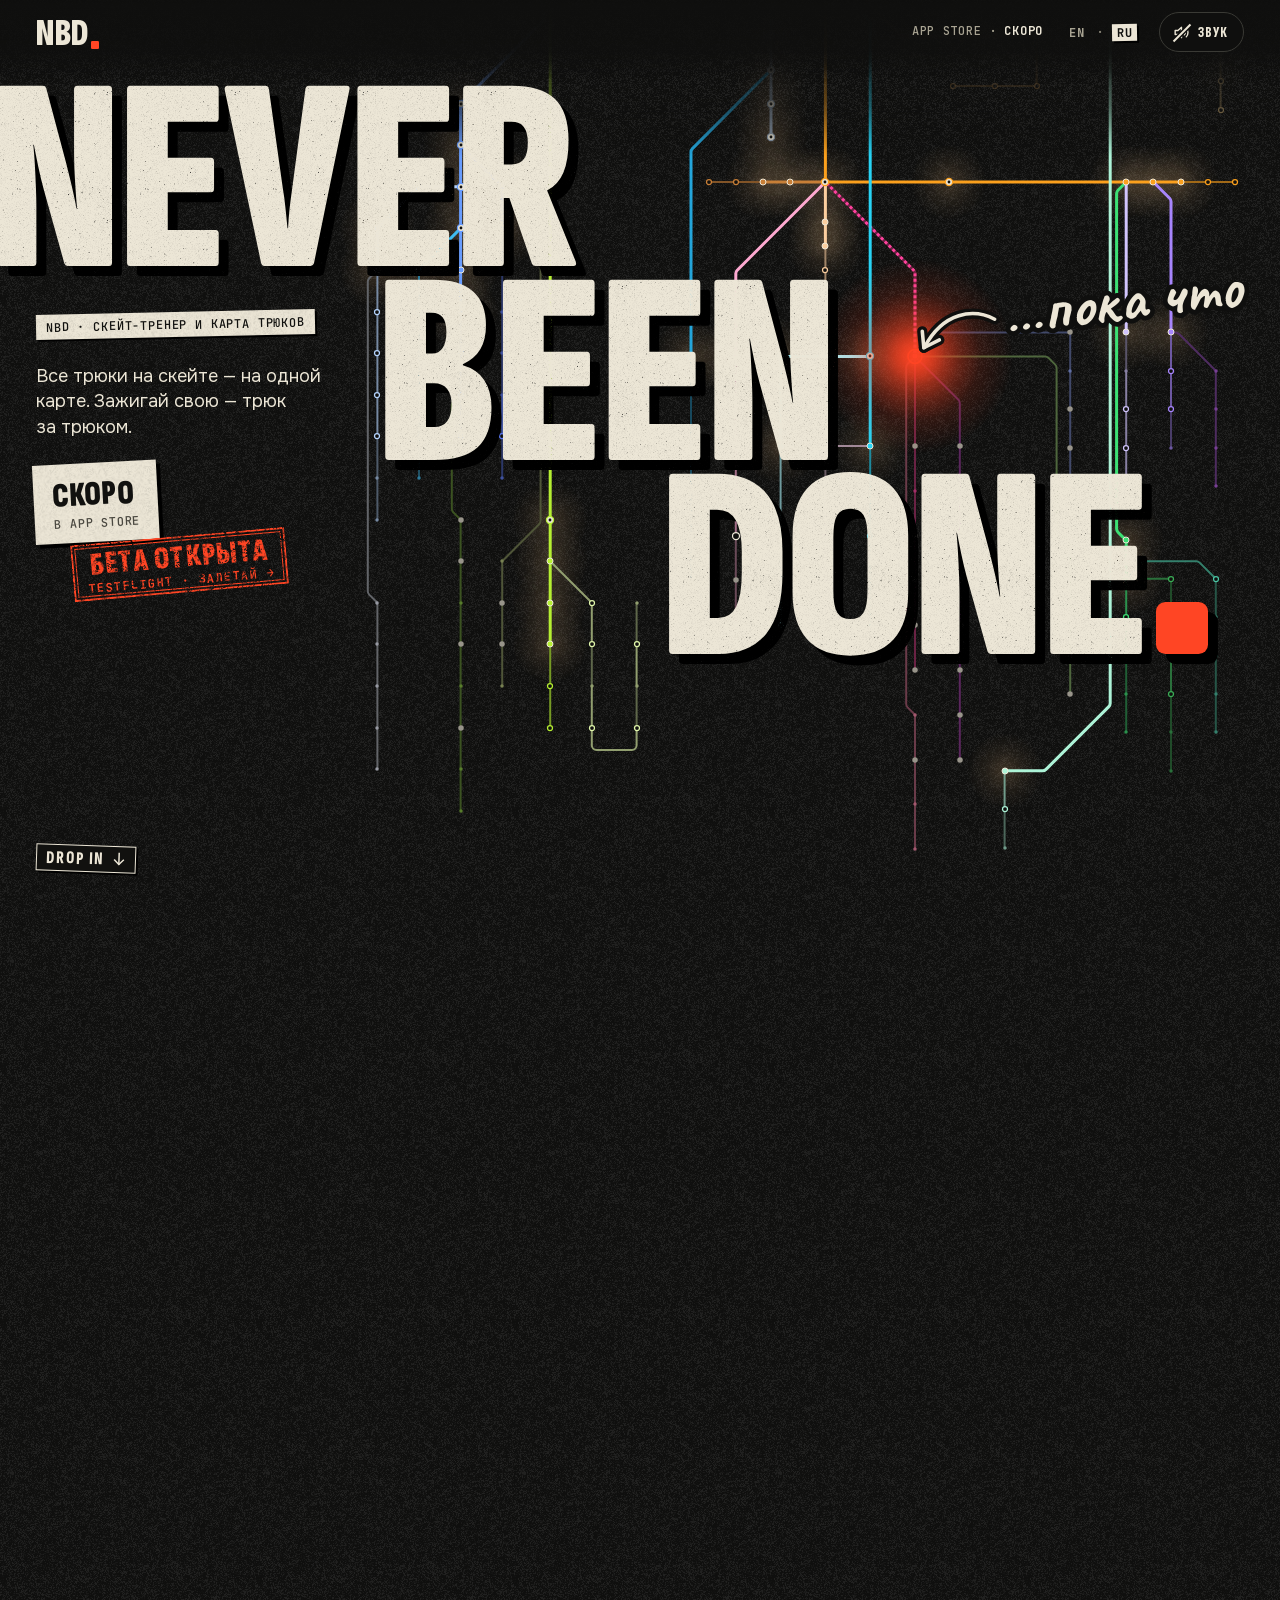
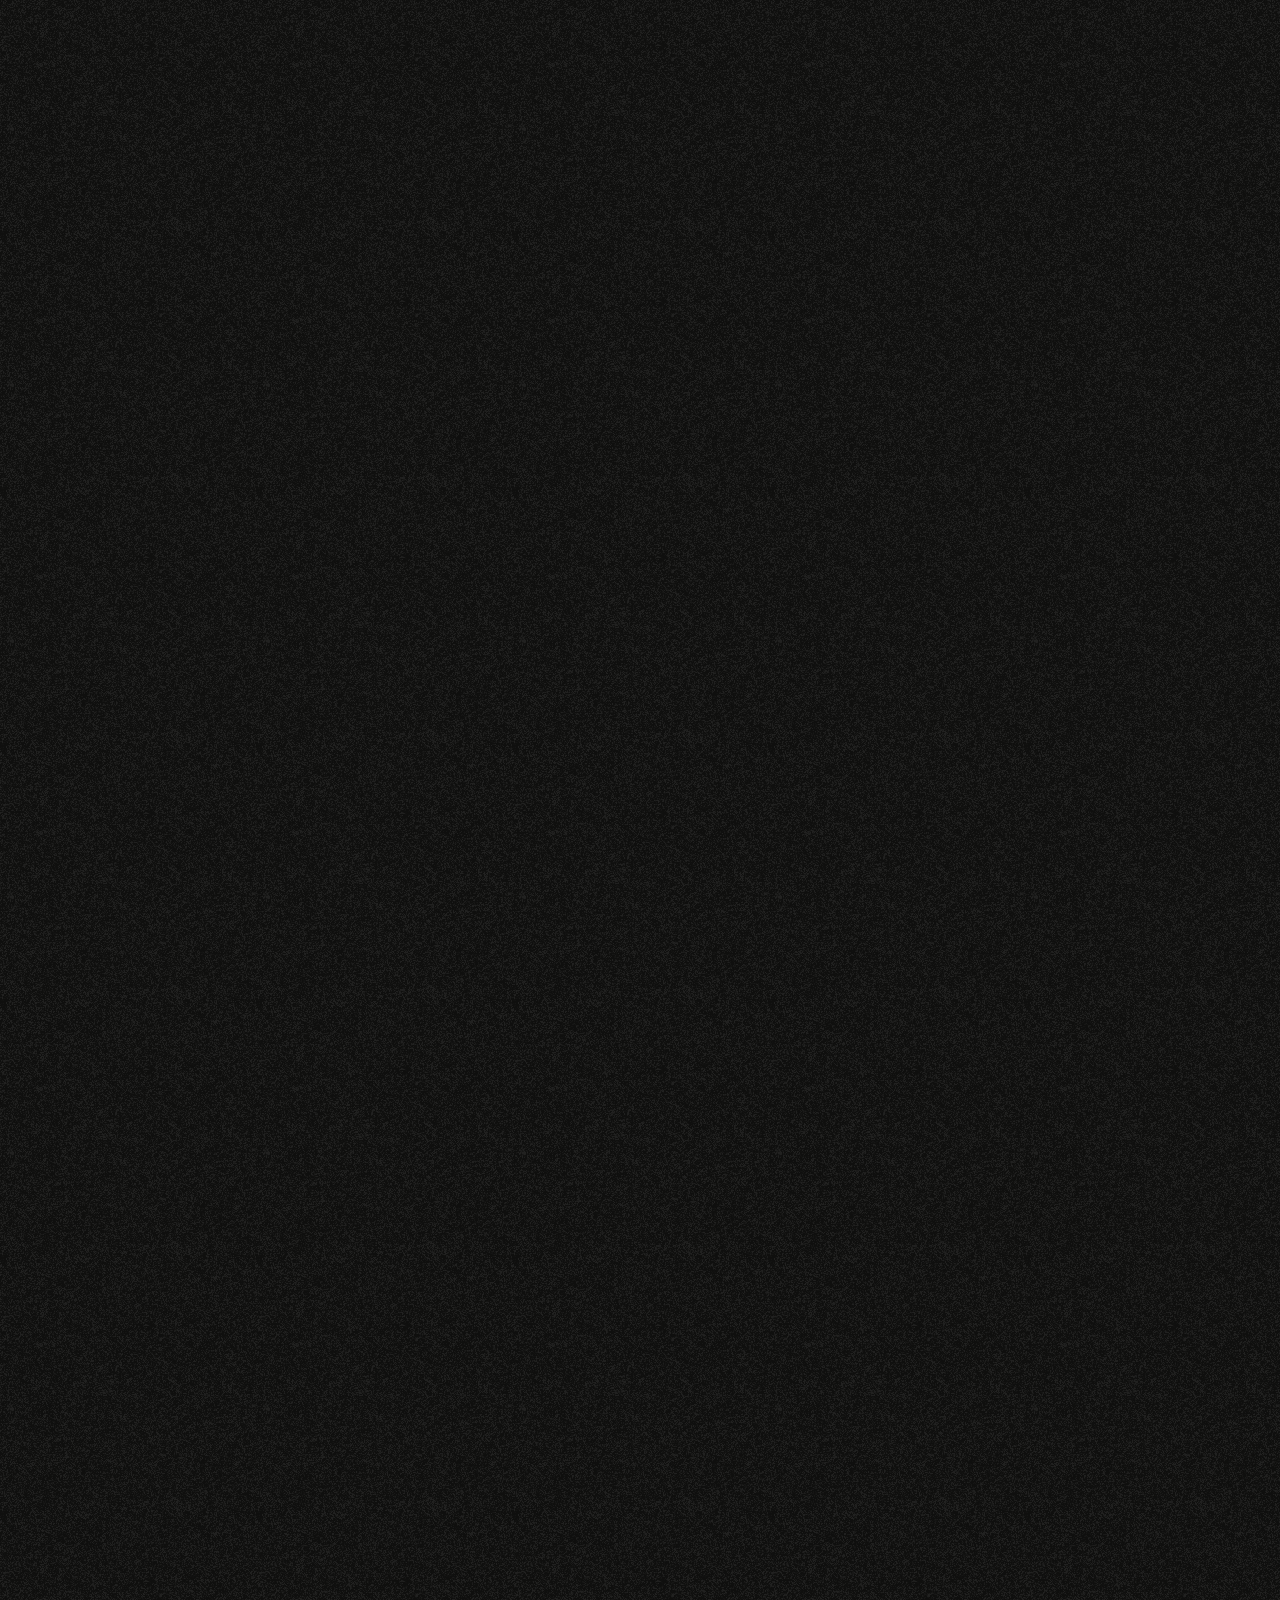
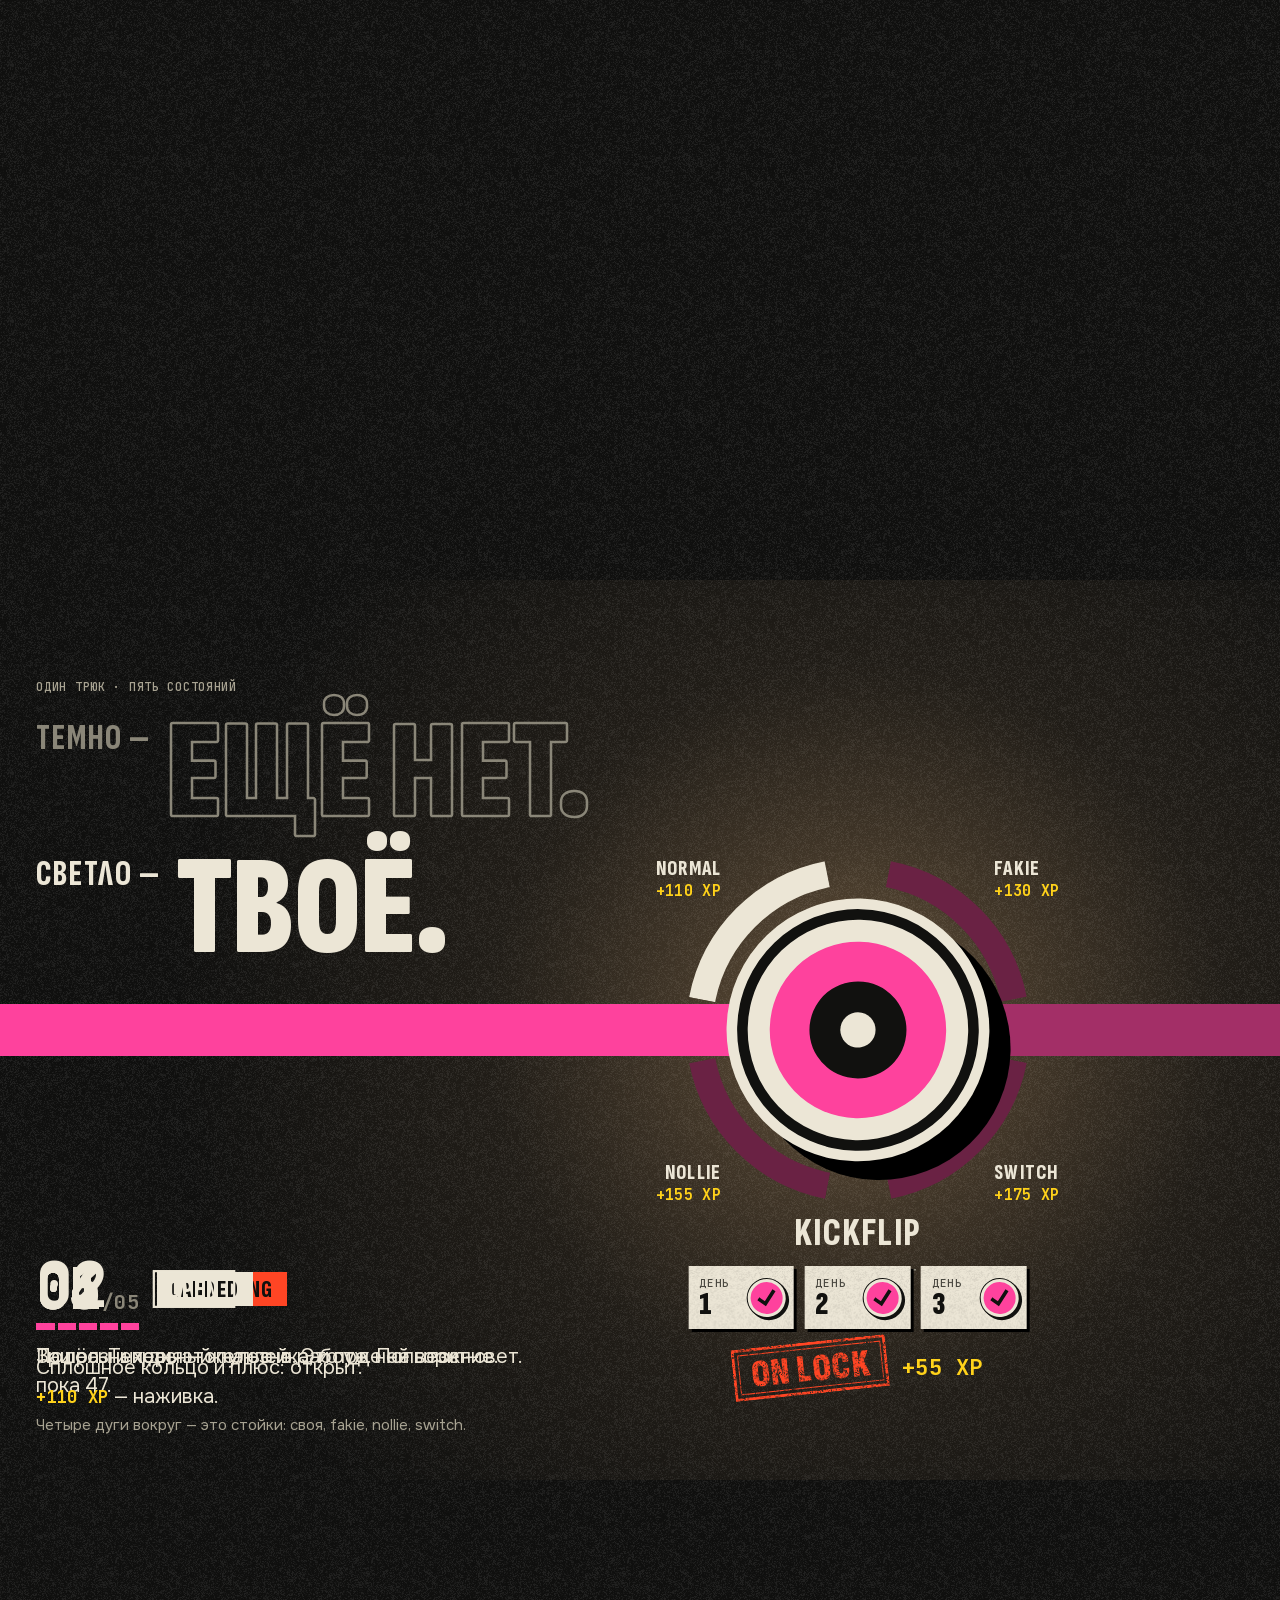
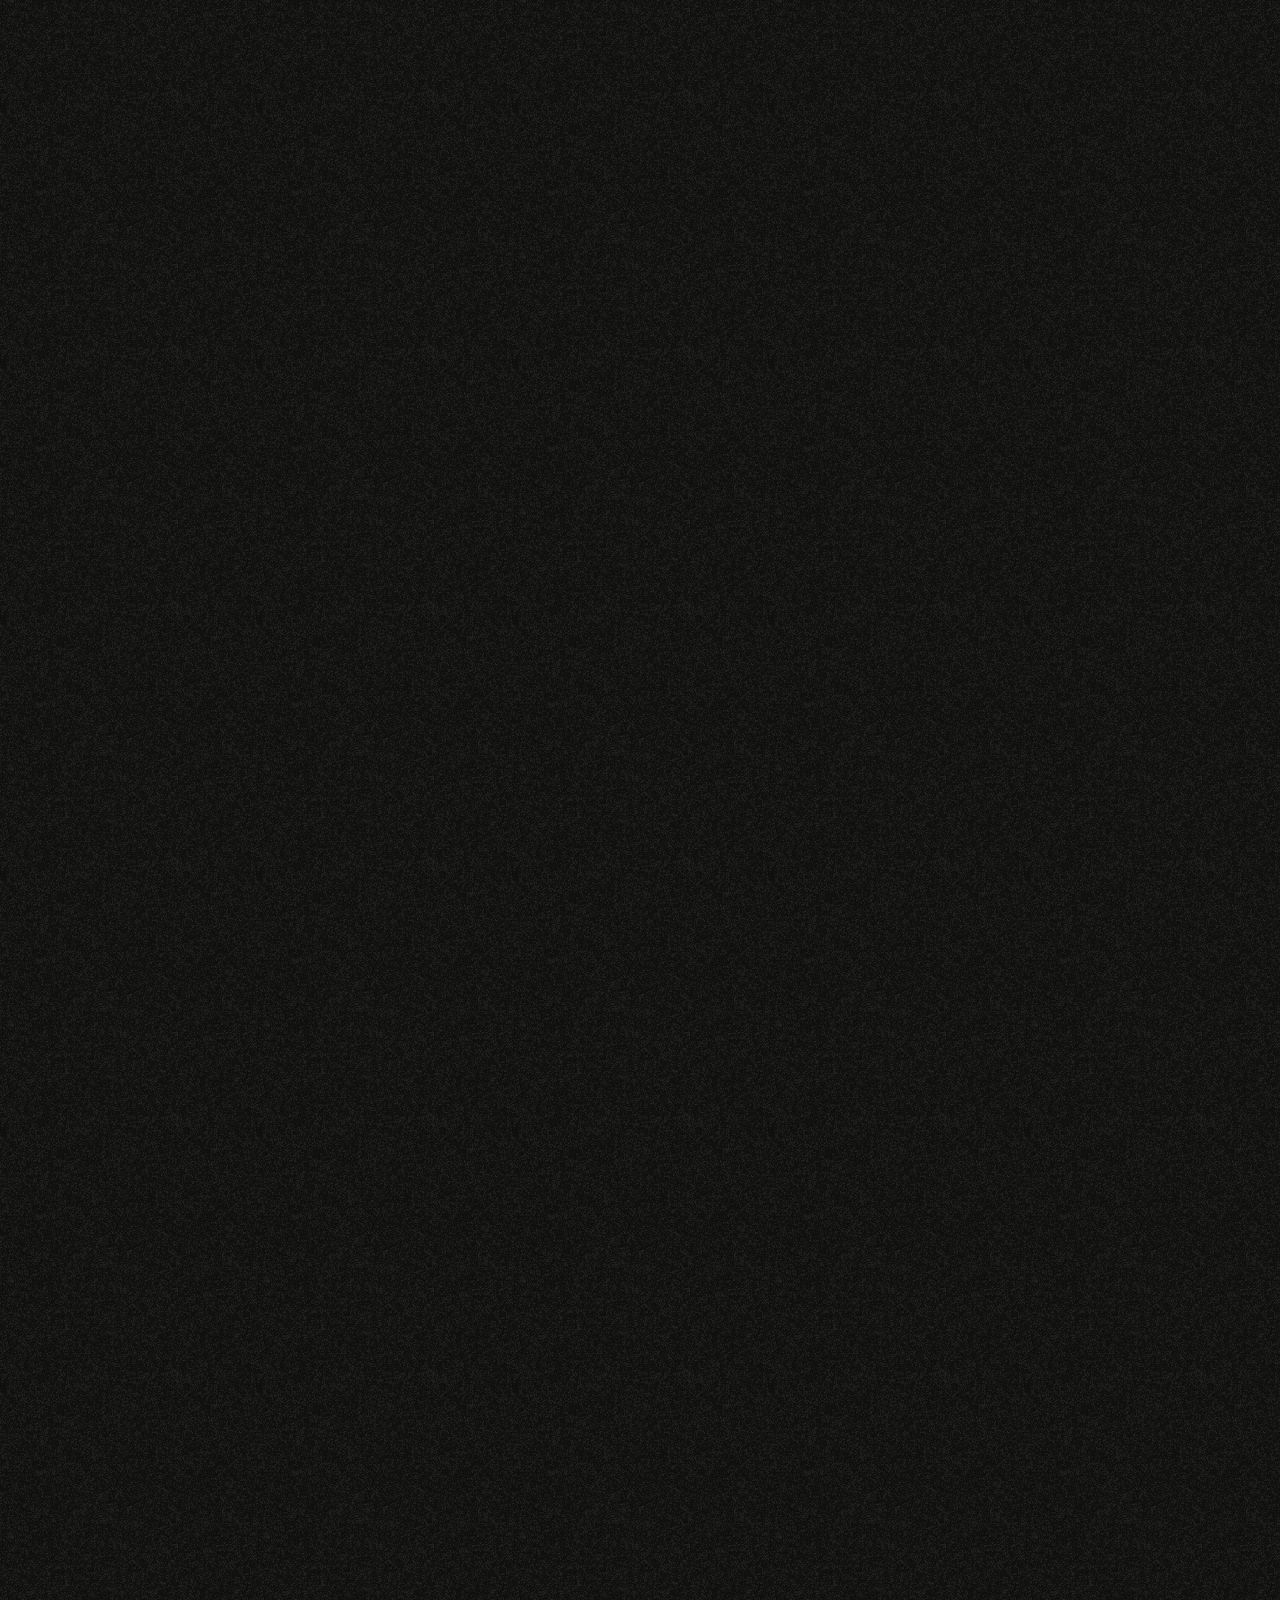
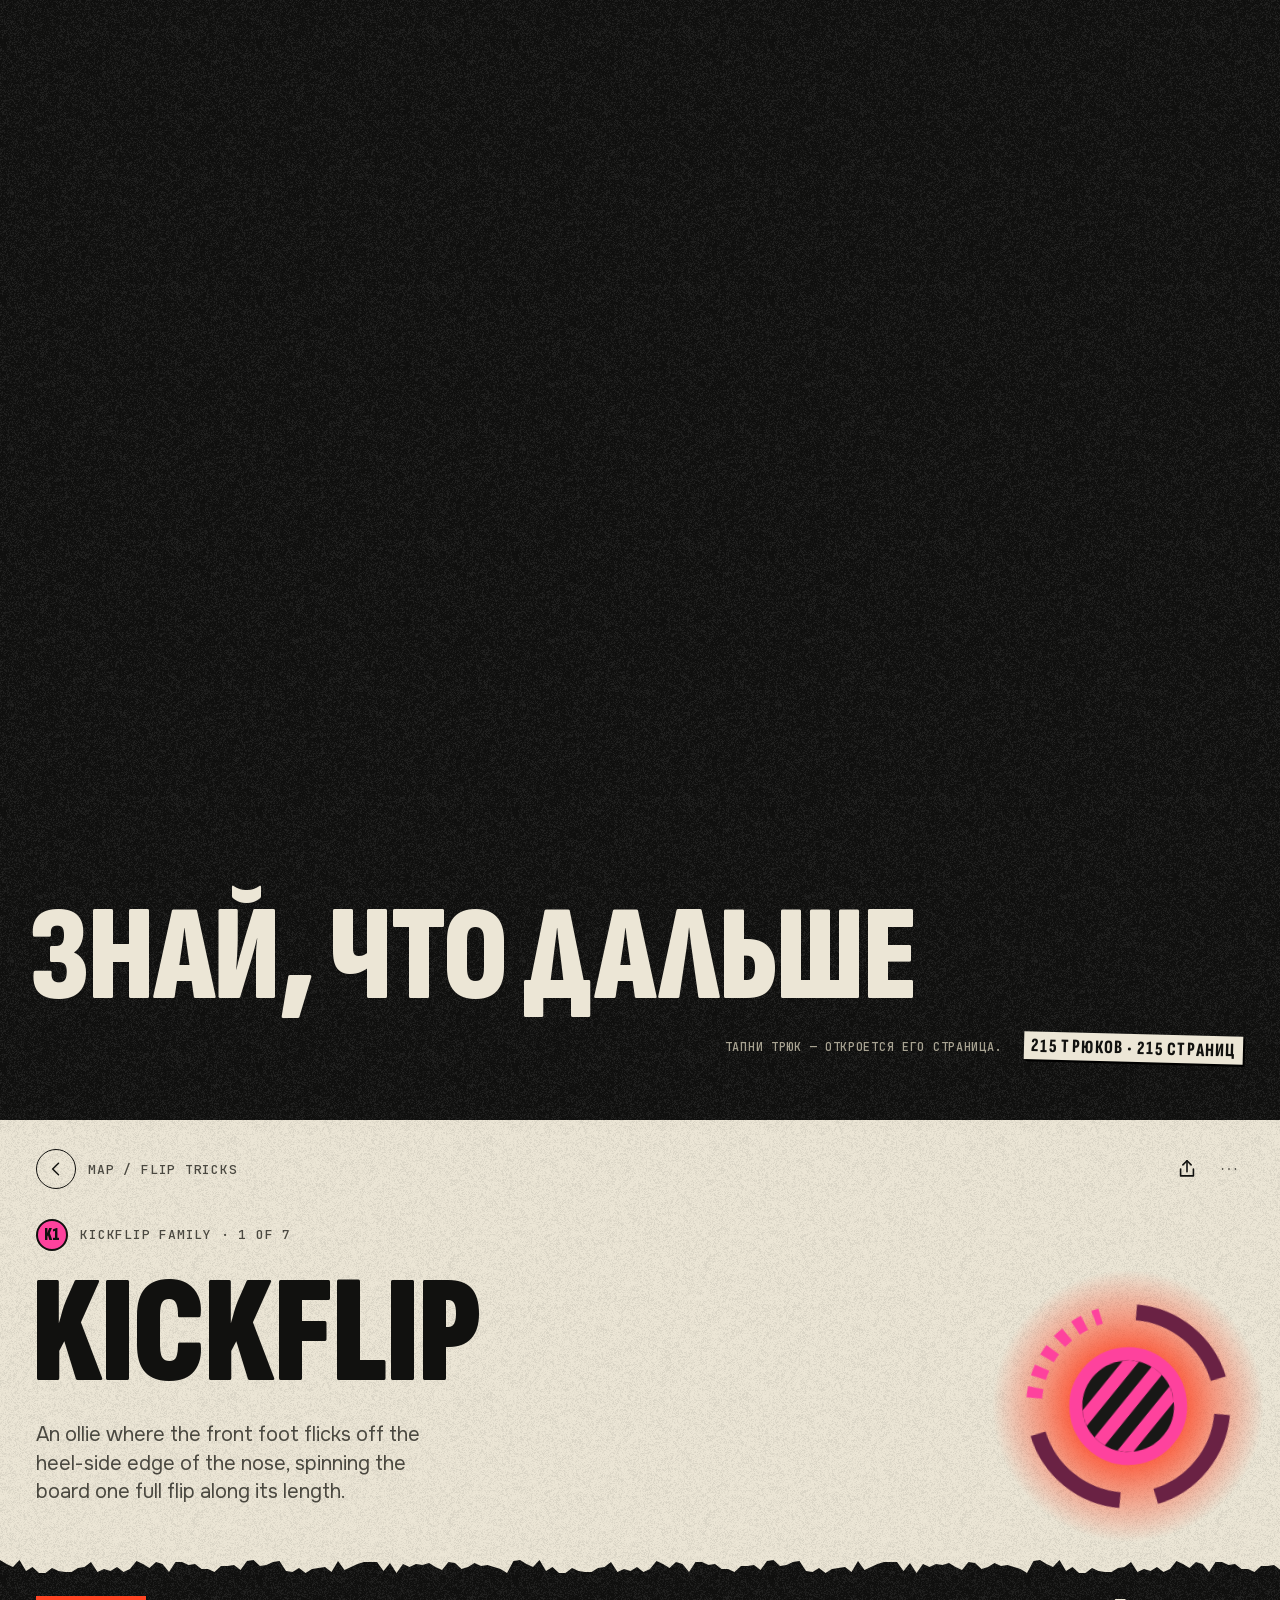
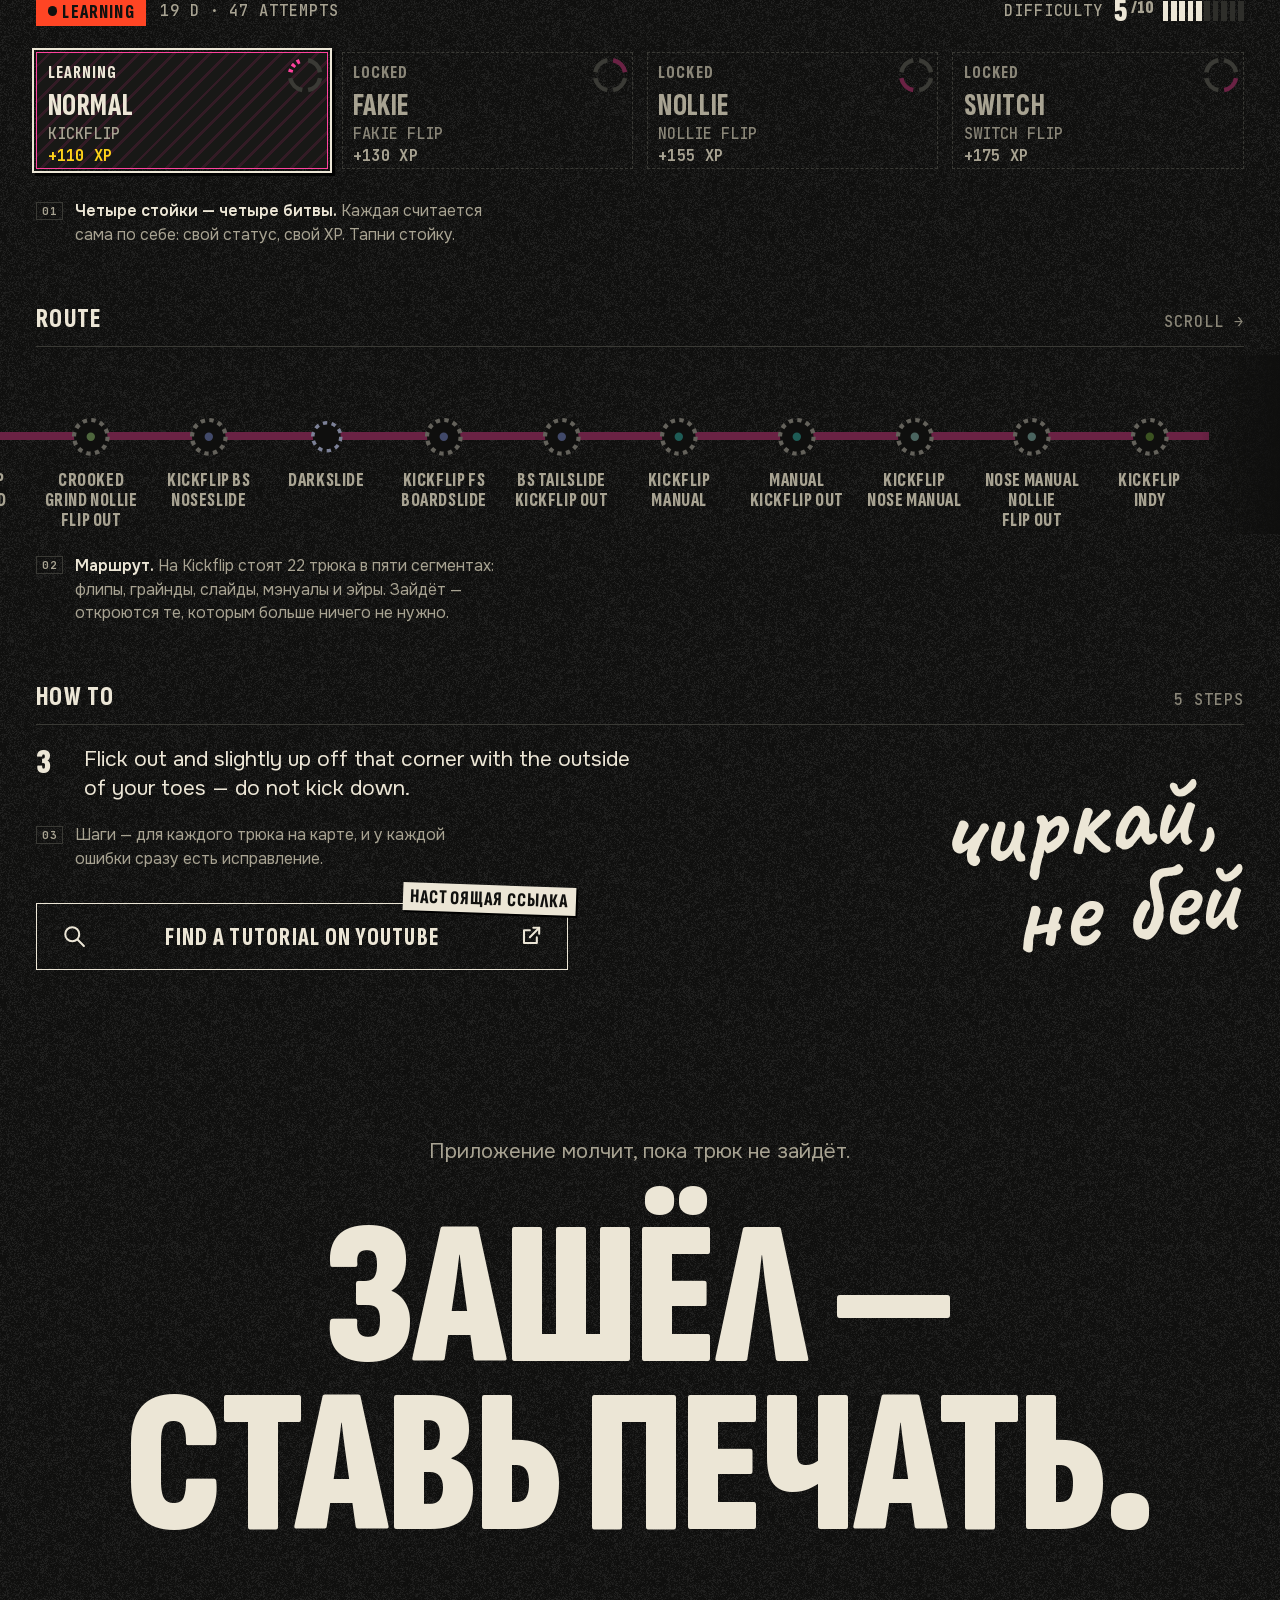
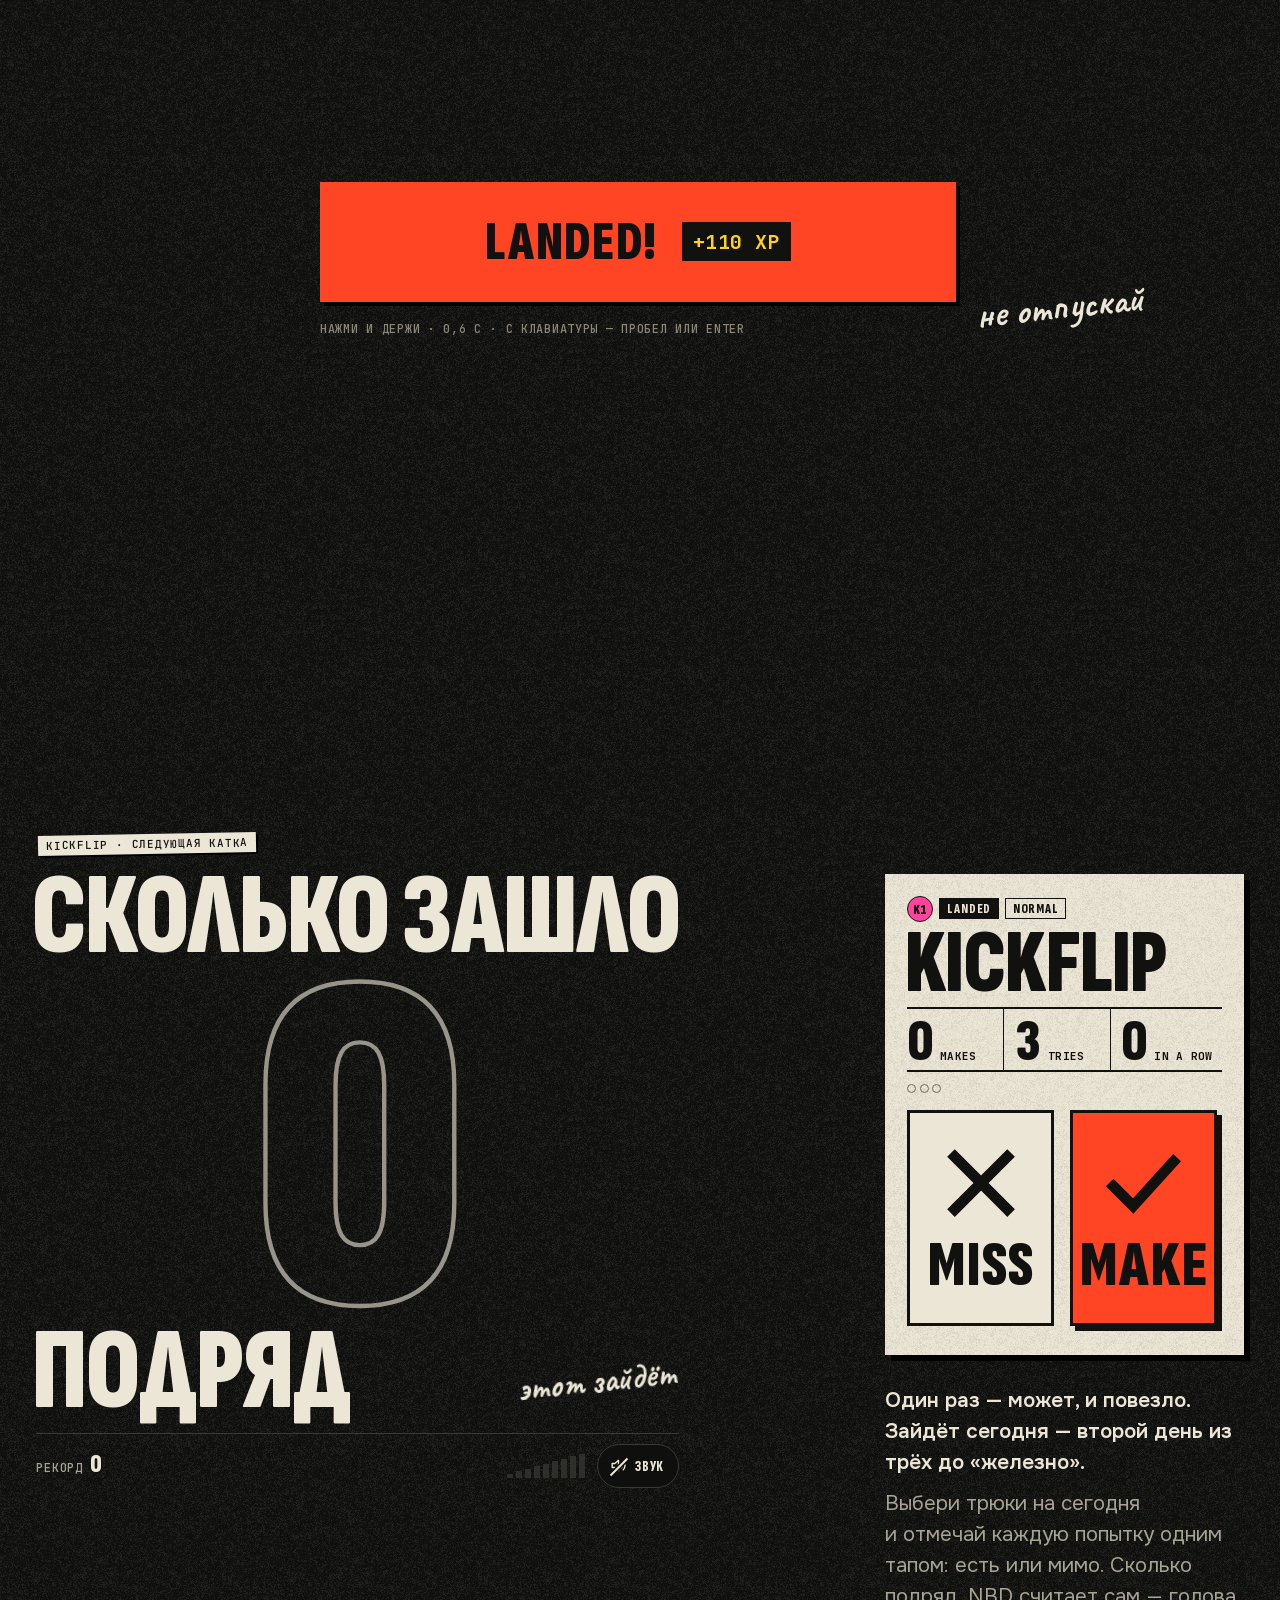
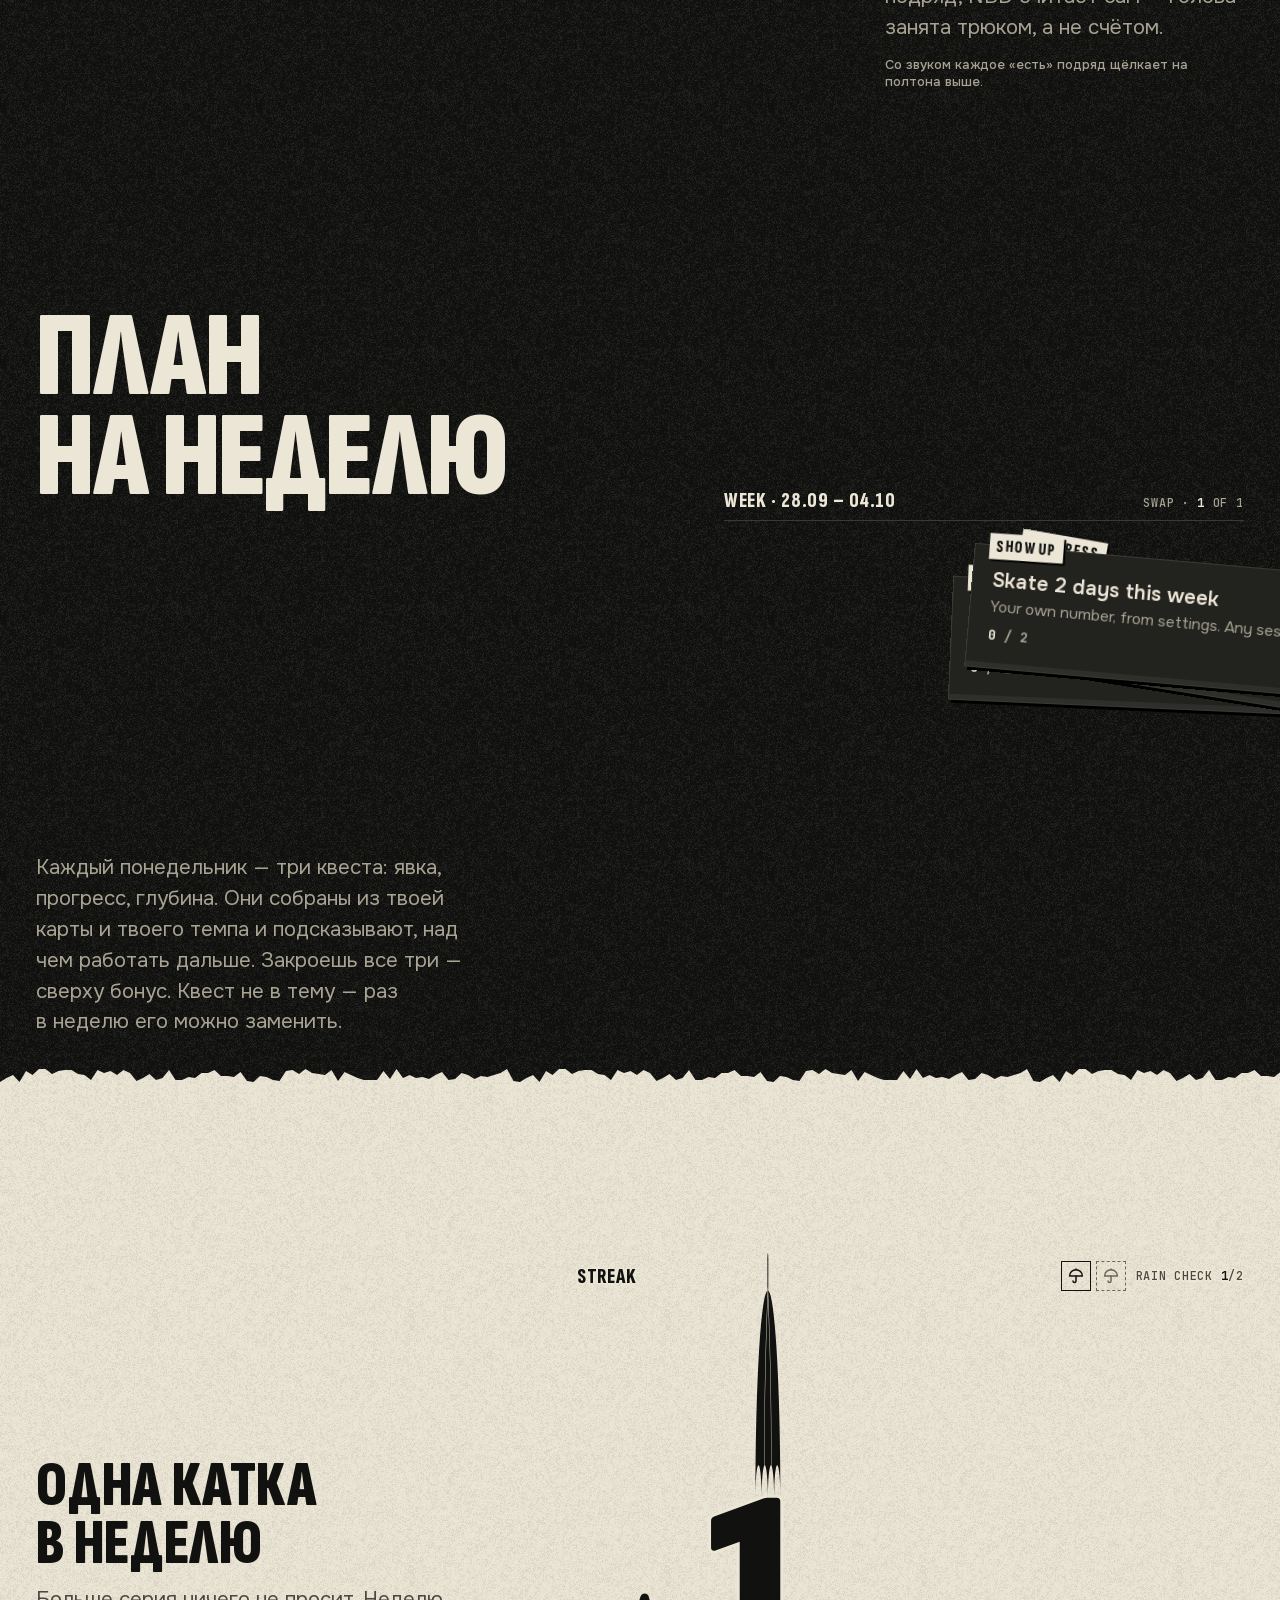
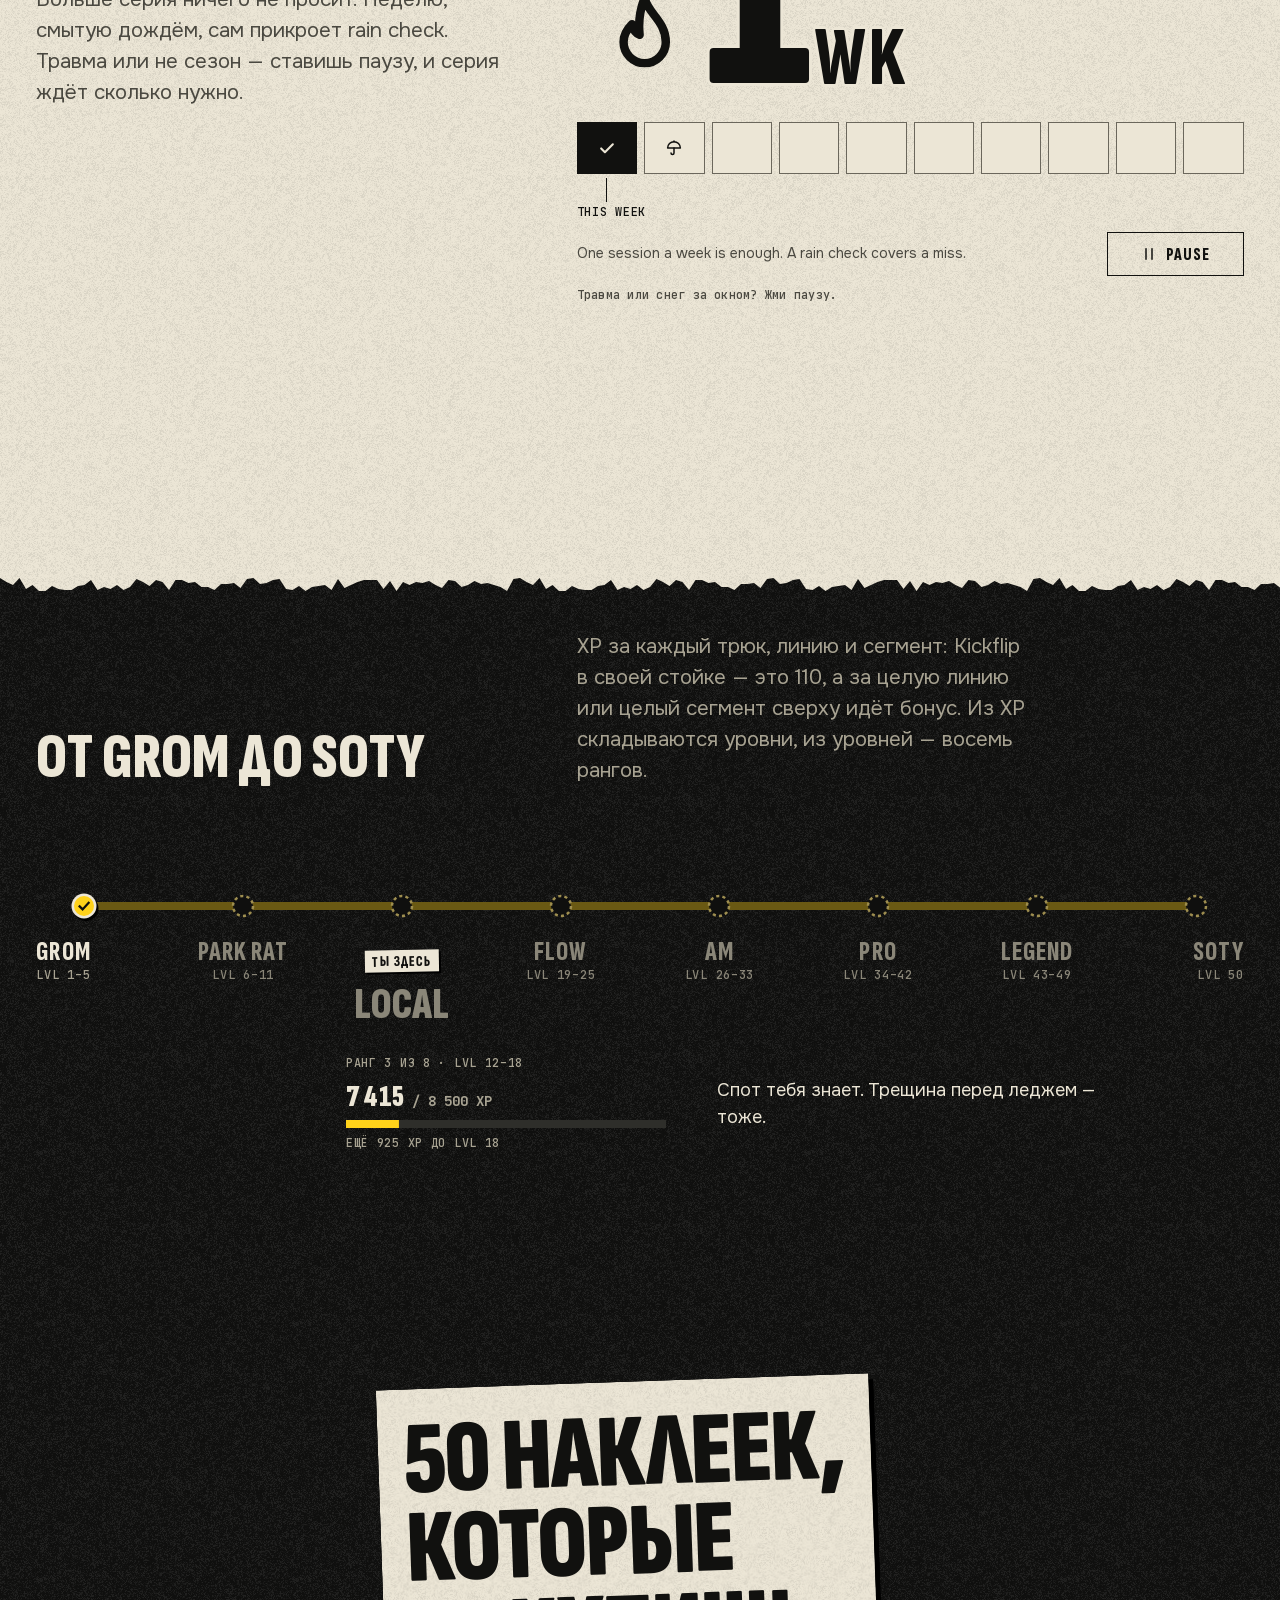
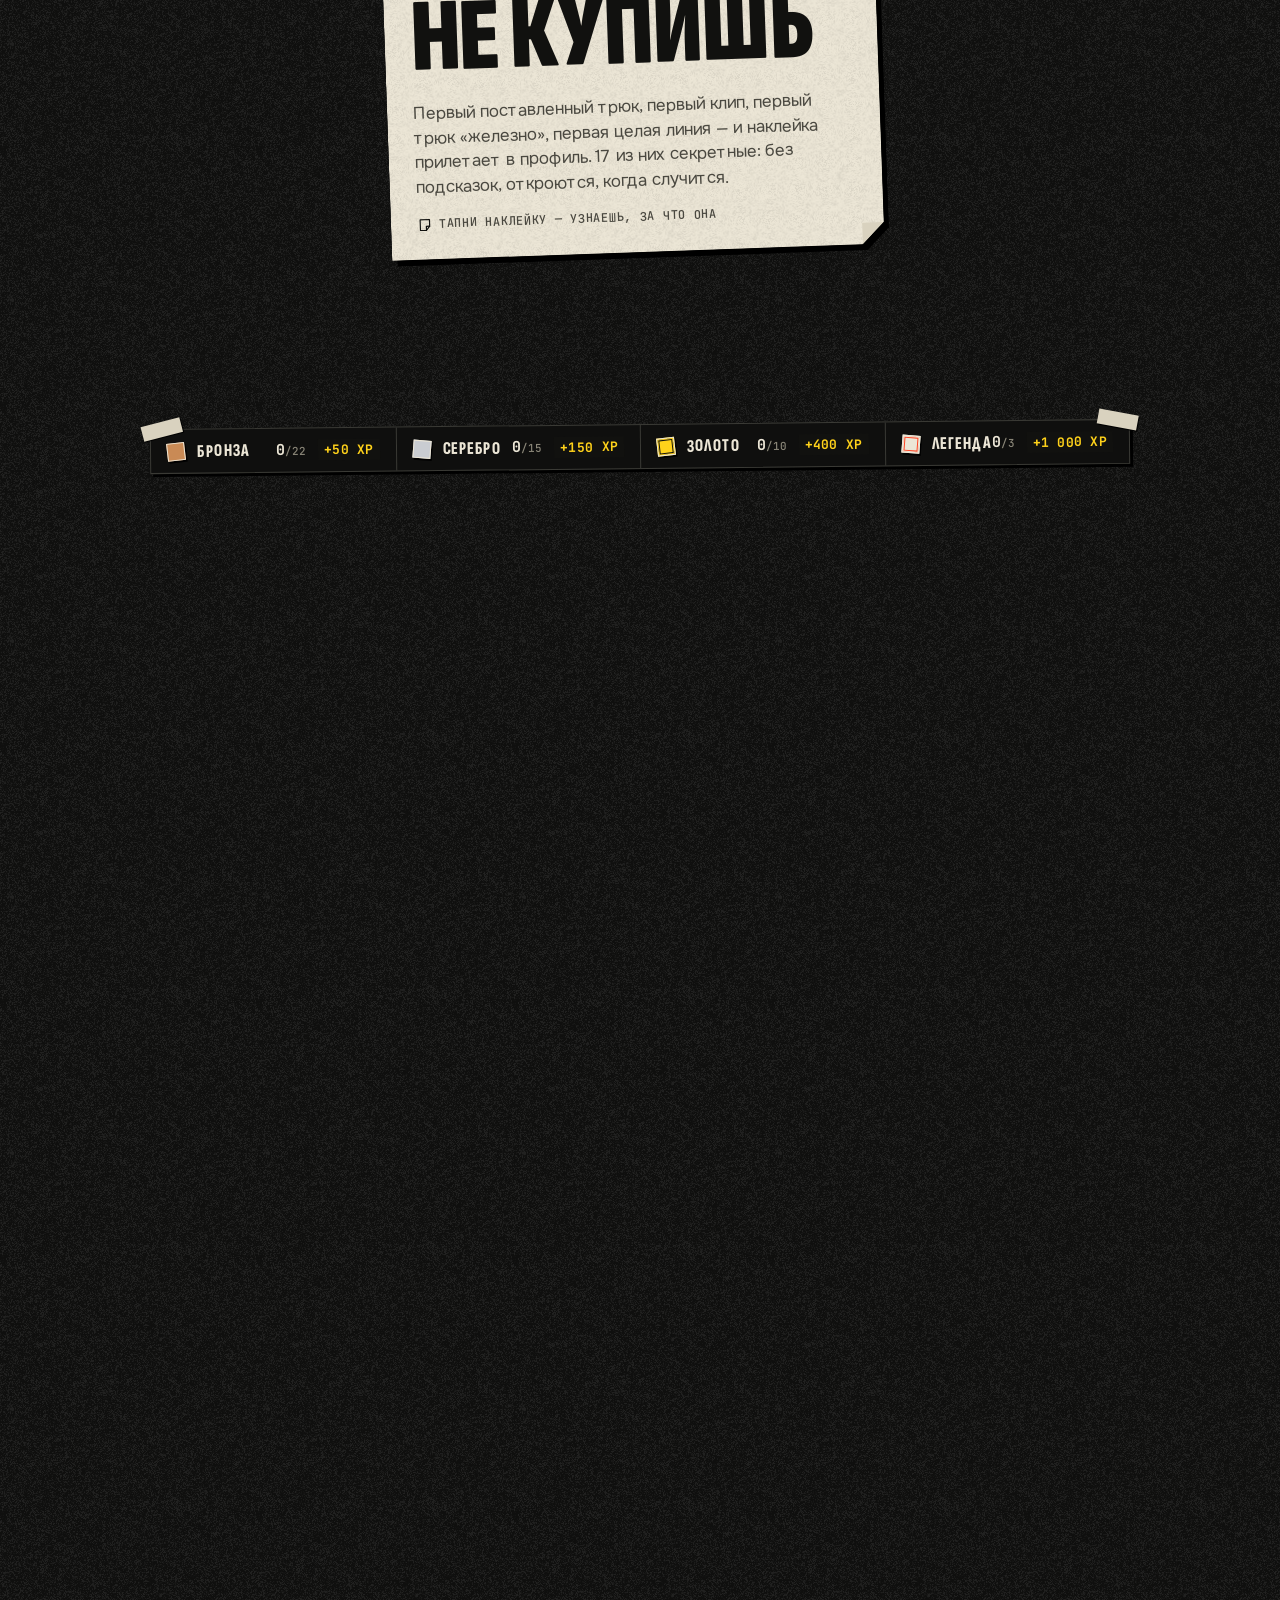
==== commit be27d5fd: "feat: BETA IS OPEN — a stamp under COMING SOON links to the TestFlight beta The public beta was appr" ====
--- a/ru/index.html
+++ b/ru/index.html
@@ -37,7 +37,7 @@
   <link rel="icon" type="image/png" sizes="32x32" href="../favicon-32.png">
   <link rel="icon" type="image/png" sizes="192x192" href="../icon-192.png">
   <link rel="apple-touch-icon" href="../apple-touch-icon.png">
-  <link rel="stylesheet" href="../css/site.css?v=3ef73826d6">
+  <link rel="stylesheet" href="../css/site.css?v=f2127d95dc">
   <link rel="preload" href="../assets/fonts/sofia-900.woff2" as="font" type="font/woff2" crossorigin>
   <link rel="preload" href="../assets/fonts/onest-400.woff2" as="font" type="font/woff2" crossorigin>
   <link rel="preload" href="../assets/data/map.json" as="fetch" crossorigin>
@@ -118,6 +118,11 @@
           <span class="hero__cta-k">Скоро</span>
           <span class="hero__cta-v">в App Store</span>
         </p>
+        <!-- The beta is open: a rubber stamp hit under the sticker, and a real link — the one thing to tap on the poster. -->
+        <a class="stamp hero__beta" href="https://testflight.apple.com/join/n6yrQUNJ" target="_blank" rel="noopener" aria-label="Бета открыта: залетай в TestFlight (откроется в новой вкладке)">
+          <span class="stamp__word">Бета открыта</span>
+          <span class="stamp__sub">TestFlight · залетай →</span>
+        </a>
       </div>
       <p class="hero__drop" lang="en" aria-hidden="true"><span>Drop in<svg viewBox="0 0 24 24" width="16" height="16" fill="none" stroke="currentColor" stroke-width="2.25" stroke-linecap="square"><path d="M12 3.5v16"/><path d="M5.5 13.5l6.5 6.5 6.5-6.5"/></svg></span></p>
     </div>
@@ -893,6 +898,8 @@
         <h2 class="finale__poster" id="finale-title" aria-label="Зажги свою карту."><span class="finale__ln"><span class="finale__w">Зажги</span></span> <span class="finale__ln"><span class="finale__w">свою</span></span> <span class="finale__ln"><span class="finale__w">карту<i class="finale__dot" aria-hidden="true"></i></span></span></h2>
         <div class="finale__cta">
           <p class="finale__soon"><span class="sr-only">Скоро в App Store.</span><span class="finale__soon-k" aria-hidden="true">Скоро</span><span class="finale__soon-v" aria-hidden="true">в App Store</span></p>
+          <!-- The beta is open: the red rubber stamp under the sticker, a real link to the TestFlight invite. -->
+          <a class="stamp finale__beta" href="https://testflight.apple.com/join/n6yrQUNJ" target="_blank" rel="noopener" aria-label="Бета открыта: залетай в TestFlight (откроется в новой вкладке)"><span class="stamp__word">Бета открыта</span><span class="stamp__sub">TestFlight · залетай →</span></a>
           <button type="button" class="btn btn--paper btn--m finale__share" data-fin-share><i class="finale__share-icon" data-icon="share" data-size="20"></i><span data-fin-share-label>Скинь своим</span></button>
           <p class="finale__hand" aria-hidden="true"><span class="finale__hand-wipe"><span class="finale__hand-in t-hand">увидимся на&nbsp;споте</span></span></p>
         </div>
--- a/css/site.css
+++ b/css/site.css
@@ -1,6 +1,6 @@
 /* NBD promo site, generated by scripts/site/build.mjs from css/base.css, css/sections/hero.css, css/sections/states.css, css/sections/trick.css, css/sections/landed.css, css/sections/session.css, css/sections/plan.css, css/sections/stickers.css, css/sections/yours.css, css/sections/finale.css: edit those, then rebuild. */
 @font-face{font-family: 'Sofia Sans Extra Condensed';font-weight: 800;font-style: normal;font-display: swap;src: url('../assets/fonts/sofia-800.woff2') format('woff2')}@font-face{font-family: 'Sofia Sans Extra Condensed';font-weight: 900;font-style: normal;font-display: swap;src: url('../assets/fonts/sofia-900.woff2') format('woff2')}@font-face{font-family: 'Onest';font-weight: 400;font-style: normal;font-display: swap;src: url('../assets/fonts/onest-400.woff2') format('woff2')}@font-face{font-family: 'Onest';font-weight: 500;font-style: normal;font-display: swap;src: url('../assets/fonts/onest-500.woff2') format('woff2')}@font-face{font-family: 'Onest';font-weight: 600;font-style: normal;font-display: swap;src: url('../assets/fonts/onest-600.woff2') format('woff2')}@font-face{font-family: 'JetBrains Mono';font-weight: 500;font-style: normal;font-display: swap;src: url('../assets/fonts/mono-500.woff2') format('woff2')}@font-face{font-family: 'JetBrains Mono';font-weight: 700;font-style: normal;font-display: swap;src: url('../assets/fonts/mono-700.woff2') format('woff2')}@font-face{font-family: 'Caveat';font-weight: 700;font-style: normal;font-display: swap;src: url('../assets/fonts/caveat-700.woff2') format('woff2')}@font-face{font-family: 'NBD Display Fallback';src: local('HelveticaNeue-CondensedBlack'),local('Helvetica Neue Condensed Black'),local('ArialNarrow-Bold'),local('Arial Narrow Bold'),local('Roboto Condensed Bold'),local('RobotoCondensed-Bold');font-weight: 800 900;size-adjust: 78%;ascent-override: 115%;descent-override: 38%}:root{--grip: #0F0F0E;--surface-1: #181816;--surface-2: #22221F;--surface-3: #2E2E2A;--hairline: #3A3A35;--scrim: rgba(8,8,7,0.72);--paper: #ECE6D6;--paper-shade: #D9D2BF;--paper-edge: #C4BCA6;--ink: #11110F;--ink-soft: #4A4840;--ink-muted: #6B675C;--text: #ECE6D6;--text-2: #A8A392;--text-muted: #8A8678;--red: #FF4524;--red-pressed: #D9361A;--red-dim: #6A2416;--red-on-paper: #B3270B;--yellow: #FFD21A;--yellow-dim: #6A5913;--pool: #FFC98A;--neutral-lit: #ECE6D6;--neutral-reachable: #98948A;--neutral-unlit: #63615A;--seg-basics: #EDE8D8;--seg-basics-reach: #99968B;--seg-basics-unlit: #63615B;--seg-ollie: #FBA01D;--seg-ollie-reach: #A16917;--seg-ollie-unlit: #694614;--seg-shuv: #28D3F4;--seg-shuv-reach: #1E899D;--seg-shuv-unlit: #185965;--seg-flip: #FE429D;--seg-flip-reach: #A32F67;--seg-flip-unlit: #6A2244;--seg-grind: #3CE074;--seg-grind-reach: #2B914D;--seg-grind-unlit: #205E35;--seg-slide: #A785FC;--seg-slide-reach: #6D58A2;--seg-slide-unlit: #493C68;--seg-manual: #37D8C9;--seg-manual-reach: #288C82;--seg-manual-unlit: #1E5B55;--seg-oldschool: #D3B378;--seg-oldschool-reach: #897550;--seg-oldschool-unlit: #594D36;--seg-transition: #689CFD;--seg-transition-reach: #4666A2;--seg-transition-unlit: #314569;--seg-grab: #B5EF32;--seg-grab-reach: #769A24;--seg-grab-unlit: #4E641C;--tier-bronze: #C98A55;--tier-bronze-ghost: #825B3A;--tier-silver: #C9CCD1;--tier-silver-ghost: #828487;--tier-gold: #FFD21A;--tier-gold-ghost: #A48815;--tier-legend: #ECE6D6;--tier-legend-ghost: #98948A;--f-display: 'Sofia Sans Extra Condensed','NBD Display Fallback','Arial Narrow',sans-serif;--f-body: 'Onest',system-ui,-apple-system,'Segoe UI',Roboto,sans-serif;--f-mono: 'JetBrains Mono',ui-monospace,'SF Mono',Menlo,monospace;--f-hand: 'Caveat','Bradley Hand','Segoe Print',cursive;--ease-standard: cubic-bezier(.2,0,0,1);--ease-out: cubic-bezier(.16,1,.3,1);--ease-in: cubic-bezier(.7,0,.84,0);--t-instant: 80ms;--t-fast: 120ms;--t-base: 200ms;--t-slow: 350ms;--t-enter: 450ms;--sh-color: #000;--sh-sticker: 2px 2.5px 0 #000;--sh-tag: 2px 2px 0 #000;--sh-card: 3px 3px 0 #000;--sh-btn: 4px 4px 0 #000;--sh-pressed: 1px 1px 0 #000;--gutter: clamp(16px,2.286vw + 7.1px,40px);--wrap: 1240px;--topbar-h: 56px;--hud-h: 28px;--safe-t: env(safe-area-inset-top,0px);--safe-b: env(safe-area-inset-bottom,0px);--z-stage: 1;--z-topbar: 50;--z-hud: 52;--z-overlay: 60;--fg: var(--text);--fg-2: var(--text-2);--fg-muted: var(--text-muted);--rule: var(--hairline);color-scheme: dark}@media (min-width: 900px){:root{--topbar-h: 64px}}*,*::before,*::after{box-sizing: border-box}html{-webkit-text-size-adjust: 100%;text-size-adjust: 100%;background: var(--grip);-webkit-tap-highlight-color: transparent;scroll-behavior: auto;scroll-padding-top: calc(var(--safe-t) + var(--topbar-h) + var(--hud-h) + 24px);scroll-padding-bottom: calc(var(--safe-b) + 16px)}body{position: relative;z-index: 0;margin: 0;min-height: 100vh;min-height: 100svh;color: var(--fg);font: 400 1rem/1.5 var(--f-body);background: url('../assets/tex/grain-grip.png') 0 0 / 256px 256px repeat;-webkit-font-smoothing: antialiased;-moz-osx-font-smoothing: grayscale;overflow-x: hidden;overflow-x: clip}h1,h2,h3,h4,h5,h6,p,figure,blockquote,dl,dd,ol,ul{margin: 0}h1,h2,h3,h4,h5,h6{font-size: inherit;font-weight: inherit}:where(ol[role='list'],ul[role='list'],.list-reset){list-style: none;padding: 0}:where(img,video,canvas,picture){display: block;max-width: 100%}:where(svg){display: block}:where(.fit-width){max-width: 100%}:where(.no-clamp){max-width: none}img{height: auto}svg{overflow: visible}button,input,select,textarea{font: inherit;color: inherit;letter-spacing: inherit}button{margin: 0;padding: 0;border: 0;border-radius: 0;background: none;cursor: pointer;text-align: inherit}a{color: inherit;text-decoration-thickness: 1.5px;text-underline-offset: 0.2em;text-decoration-color: currentColor}a:hover{text-decoration-thickness: 3px}::selection{background: var(--paper);color: var(--ink)}.paper ::selection{background: var(--ink);color: var(--paper)}[hidden]{display: none !important}:focus{outline: none}:focus-visible{outline: 2px solid var(--paper);outline-offset: 3px}.paper :focus-visible,.topbar[data-over='paper'] :focus-visible{outline-color: var(--ink)}.icon{flex: none}.t-poster,.t-xl,.t-l,.t-m,.t-s,.t-heading{font-family: var(--f-display);text-transform: uppercase;font-kerning: normal;font-synthesis: none}.t-poster{font-weight: 900;font-size: var(--poster-size,clamp(3.5rem,16vw,22rem));line-height: 0.82;letter-spacing: -0.01em}.t-poster--xl{--poster-size: clamp(4.5rem,22vw,26rem)}.t-poster--m{--poster-size: clamp(3rem,11vw,14rem)}.t-xl{font-weight: 900;font-size: clamp(4rem,9vw + 2.6rem,9rem);line-height: 0.85;letter-spacing: -0.005em}.t-l{font-weight: 900;font-size: clamp(2.75rem,3vw + 2.1rem,4.75rem);line-height: 0.9;letter-spacing: 0}.t-m{font-weight: 900;font-size: clamp(2rem,1.6vw + 1.6rem,3rem);line-height: 0.94;letter-spacing: 0.01em}.t-s{font-weight: 800;font-size: clamp(1.5rem,0.6vw + 1.35rem,2rem);line-height: 1;letter-spacing: 0.02em}.t-heading{font-weight: 800;font-size: clamp(1.25rem,0.35vw + 1.17rem,1.5rem);line-height: 1.1;letter-spacing: 0.04em}.t-body-l{font-family: var(--f-body);font-weight: 400;font-size: clamp(1.0625rem,0.4vw + 0.97rem,1.3125rem);line-height: 1.5}.t-body{font-family: var(--f-body);font-weight: 400;font-size: clamp(0.9375rem,0.15vw + 0.9rem,1.0625rem);line-height: 1.45}.t-strong{font-weight: 600}.t-caption{font-family: var(--f-body);font-weight: 500;font-size: 0.8125rem;line-height: 1.3}.t-mono{font-family: var(--f-mono);font-weight: 500;font-size: clamp(0.6875rem,0.1vw + 0.66rem,0.8125rem);line-height: 1.3;letter-spacing: 0.06em;text-transform: uppercase}.t-mono-data{font-family: var(--f-mono);font-weight: 700;font-size: clamp(0.8125rem,0.1vw + 0.78rem,0.9375rem);line-height: 1.25;letter-spacing: 0;font-variant-numeric: tabular-nums}.t-xp{font-family: var(--f-mono);font-weight: 700;font-size: clamp(0.6875rem,0.15vw + 0.65rem,0.875rem);line-height: 1.1;letter-spacing: 0.02em;text-transform: uppercase;color: var(--yellow)}.t-hand{display: inline-block;font-family: var(--f-hand);font-weight: 700;font-size: clamp(1.5rem,1vw + 1.25rem,2.25rem);line-height: 1;letter-spacing: 0;text-transform: none;rotate: -6deg;transform-origin: 0 50%}.fg-2{color: var(--fg-2)}.fg-muted{color: var(--fg-muted)}.nowrap{white-space: nowrap}.paper{--fg: var(--ink);--fg-2: var(--ink-soft);--fg-muted: var(--ink-muted);--rule: var(--ink);--sh-color: var(--ink);--sh-sticker: 2px 2.5px 0 var(--ink);--sh-tag: 2px 2px 0 var(--ink);--sh-card: 3px 3px 0 var(--ink);--sh-btn: 4px 4px 0 var(--ink);--sh-pressed: 1px 1px 0 var(--ink);color: var(--ink);background: url('../assets/tex/grain-paper.png') 0 0 / 256px 256px repeat,var(--paper)}.paper--torn{-webkit-mask: linear-gradient(#000 0 0) top / 100% calc(100% - 21px) no-repeat,url('../assets/tex/torn-bottom.svg') left bottom / 520px 22px repeat-x;mask: linear-gradient(#000 0 0) top / 100% calc(100% - 21px) no-repeat,url('../assets/tex/torn-bottom.svg') left bottom / 520px 22px repeat-x}.paper--torn-top{-webkit-mask: linear-gradient(#000 0 0) bottom / 100% calc(100% - 21px) no-repeat,url('../assets/tex/torn-top.svg') left top / 520px 22px repeat-x;mask: linear-gradient(#000 0 0) bottom / 100% calc(100% - 21px) no-repeat,url('../assets/tex/torn-top.svg') left top / 520px 22px repeat-x}.paper--torn.paper--torn-top{-webkit-mask: linear-gradient(#000 0 0) center / 100% calc(100% - 42px) no-repeat,url('../assets/tex/torn-top.svg') left top / 520px 22px repeat-x,url('../assets/tex/torn-bottom.svg') 37% bottom / 520px 22px repeat-x;mask: linear-gradient(#000 0 0) center / 100% calc(100% - 42px) no-repeat,url('../assets/tex/torn-top.svg') left top / 520px 22px repeat-x,url('../assets/tex/torn-bottom.svg') 37% bottom / 520px 22px repeat-x}.grain{background: url('../assets/tex/grain-grip.png') 0 0 / 256px 256px repeat,var(--grip)}.grain--over{position: relative}.grain--over::after{content: '';position: absolute;inset: 0;pointer-events: none;background: url('../assets/tex/grain-grip.png') 0 0 / 256px 256px repeat}.ink-surface{--fg: var(--paper);--fg-2: var(--paper-shade);background: var(--ink);color: var(--paper)}.card{position: relative;background: var(--surface-2);border: 1.5px solid var(--hairline);box-shadow: var(--sh-card);padding: 14px 16px}.card--flat{box-shadow: none}.card--1{background: var(--surface-1)}.hairline{display: block;height: 1px;border: 0;margin: 0;background: var(--rule)}.hairline--strong{height: 1.5px}.paper .hairline:not(.hairline--strong){background: var(--ink);height: 1.5px}.btn{--btn-h: 56px;--btn-bg: var(--paper);--btn-fg: var(--ink);position: relative;display: inline-flex;align-items: center;justify-content: center;gap: 12px;min-height: var(--btn-h);min-width: 44px;padding: 0 22px;border: 0;border-radius: 0;background: var(--btn-bg);color: var(--btn-fg);box-shadow: var(--sh-btn);font: 900 26px/1 var(--f-display);letter-spacing: 0.03em;text-transform: uppercase;text-decoration: none;white-space: nowrap;user-select: none;-webkit-user-select: none;touch-action: manipulation;cursor: pointer;transition: translate var(--t-instant) var(--ease-standard),box-shadow var(--t-instant) var(--ease-standard),background-color var(--t-instant) linear}.btn > span{display: block;padding-top: 0.06em}.btn .icon{width: 22px;height: 22px;stroke-width: 2}.btn:active,.btn.is-pressed{translate: 3px 3px;box-shadow: var(--sh-pressed)}.btn--paper{--btn-bg: var(--paper);--btn-fg: var(--ink)}.btn--action{--btn-bg: var(--red);--btn-fg: var(--ink)}.btn--action:active,.btn--action.is-pressed{--btn-bg: var(--red-pressed)}.btn--ghost{--btn-bg: transparent;--btn-fg: var(--fg);box-shadow: none;border: 1.5px solid currentColor;font-weight: 800;font-size: 18px;letter-spacing: 0.05em}.btn--ghost:active,.btn--ghost.is-pressed{translate: 1px 1px;box-shadow: none;background: var(--surface-2)}.paper .btn--ghost:active,.paper .btn--ghost.is-pressed{background: var(--paper-shade)}.paper .btn--paper{--btn-bg: var(--ink);--btn-fg: var(--paper);box-shadow: 4px 4px 0 0 var(--paper),4px 4px 0 1.5px var(--ink)}.paper .btn--paper:active,.paper .btn--paper.is-pressed{box-shadow: 1px 1px 0 0 var(--paper),1px 1px 0 1.5px var(--ink)}.btn--toggle{--btn-bg: transparent;--btn-fg: var(--paper);box-shadow: none;border: 2px solid var(--line,var(--seg-flip));background-image: repeating-linear-gradient(-45deg,var(--line-unlit,var(--seg-flip-unlit)) 0 2.5px,transparent 2.5px 9px);font-weight: 900}.btn--toggle:active,.btn--toggle.is-pressed{translate: 1px 1px;box-shadow: none}.btn--m{--btn-h: 48px;padding: 0 18px;font-size: 22px;gap: 10px}.btn--m .icon{width: 20px;height: 20px}.btn--s{--btn-h: 44px;padding: 0 14px;font-size: 18px;font-weight: 800;letter-spacing: 0.05em;gap: 8px}.btn--s .icon{width: 18px;height: 18px}.btn--ghost.btn--m,.btn--ghost.btn--s{font-size: 18px}.btn--block{display: flex;width: 100%}.btn:disabled,.btn.is-disabled,.btn[aria-disabled='true']{--btn-bg: var(--surface-3);--btn-fg: var(--text-muted);box-shadow: none;border-color: transparent;background-image: none;translate: none;cursor: default}.xp-badge{display: inline-flex;align-items: center;padding: 3px 6px 2px;background: var(--ink);color: var(--yellow);font: 700 13px/16px var(--f-mono);letter-spacing: 0.02em;text-transform: uppercase;white-space: nowrap}.btn--action .xp-badge,.btn--paper .xp-badge{font-size: 15px;line-height: 18px;padding: 4px 7px 3px}.btn__edge{position: absolute;left: 0;right: 0;bottom: 0;height: 4px;background: var(--paper);transform: scaleX(0);transform-origin: 0 50%;pointer-events: none}.btn-round{display: inline-grid;place-items: center;width: 40px;height: 40px;border: 1.5px solid var(--hairline);border-radius: 999px;color: var(--fg);background: var(--grip);transition: translate var(--t-instant) var(--ease-standard),border-color var(--t-instant) linear}.btn-round:active{translate: 1px 1px}.btn-round .icon{width: 20px;height: 20px}.btn-capsule{display: inline-flex;align-items: center;gap: 7px;height: 40px;padding: 0 15px 0 12px;border: 1.5px solid var(--hairline);border-radius: 999px;background: var(--grip);color: var(--fg);font: 800 15px/1 var(--f-display);letter-spacing: 0.06em;text-transform: uppercase;transition: translate var(--t-instant) var(--ease-standard)}.btn-capsule:active{translate: 1px 1px}.btn-capsule .icon{width: 19px;height: 19px}.chip{display: inline-flex;align-items: center;gap: 5px;height: 21px;padding: 1px 8px 0;border-radius: 0;font: 800 14px/14px var(--f-display);letter-spacing: 0.06em;text-transform: uppercase;white-space: nowrap;vertical-align: middle}.chip--locked{border: 1.5px dashed var(--text-muted);color: var(--text-2);padding-inline: 6.5px}.chip--open{border: 1.5px solid var(--paper);color: var(--paper);padding-inline: 6.5px}.chip--learning{background: var(--red);color: var(--ink)}.chip--learning::before,.chip--dot::before{content: '';flex: none;width: 7px;height: 7px;border-radius: 50%;background: currentColor;margin-top: -1px}.chip--landed{background: var(--paper);color: var(--ink)}.chip--onlock{height: 24px;padding-inline: 10px;background: var(--ink);color: var(--paper);border: 1.5px solid var(--paper);box-shadow: inset 0 0 0 1.5px var(--ink),inset 0 0 0 2.5px var(--paper)}.chip--combo{border: 3px solid var(--paper);color: var(--paper);padding-inline: 6px}.chip--xp{height: 23px;padding: 1px 8px 0;background: var(--ink);color: var(--yellow);border: 1px solid var(--hairline);font: 700 13px/16px var(--f-mono);letter-spacing: 0.02em}.paper .chip--locked{border-color: var(--ink-muted);color: var(--ink-soft)}.paper .chip--open{border-color: var(--ink);color: var(--ink)}.paper .chip--learning{background: var(--ink);color: var(--paper)}.paper .chip--learning::before{background: var(--red)}.paper .chip--landed{background: var(--ink);color: var(--paper)}.paper .chip--onlock{border-color: var(--ink);box-shadow: inset 0 0 0 1.5px var(--paper)}.paper .chip--combo{border-color: var(--ink);color: var(--ink)}.paper .chip--xp{border-color: var(--ink)}.chip--learning.chip--keep-red,.paper .chip--learning.chip--keep-red{background: var(--red);color: var(--ink)}.paper .chip--learning.chip--keep-red::before{background: currentColor}.tape{display: inline-flex;align-items: stretch;height: 20px;background: var(--paper);color: var(--ink);box-shadow: var(--sh-tag);rotate: -1deg;white-space: nowrap;vertical-align: middle;font: 800 15px/1 var(--f-display);letter-spacing: 0.05em;text-transform: uppercase}.tape > span:first-child,.tape__text{display: inline-flex;align-items: center;gap: 6px;padding: 1px 7px 0}.tape small,.tape__meta{font: 700 11px/1 var(--f-mono);letter-spacing: 0.02em;color: var(--ink-soft);text-transform: none}.tape--swatch::before{content: '';flex: none;width: 5px;background: var(--swatch,var(--seg-basics));border-right: 1px solid var(--ink)}.tape--r{rotate: 1deg}.tape--r2{rotate: -0.6deg}.tape--r3{rotate: 0.8deg}.tape--flat{rotate: none}.tape--ink{background: var(--ink);color: var(--paper)}.tape--ink small,.tape--ink .tape__meta{color: var(--paper-shade)}.tape--word{height: 22px;font-size: 15px;letter-spacing: 0.06em}.tape--lg{height: 30px;font-size: 21px}.tape--lg > span:first-child,.tape--lg .tape__text{padding: 1px 10px 0}.tag{display: inline-flex;align-items: center;gap: 3px;height: 18px;padding: 0 5px;background: var(--paper);color: var(--ink);box-shadow: var(--sh-tag);rotate: -1deg;font: 700 11px/1 var(--f-mono);letter-spacing: 0.02em;white-space: nowrap;vertical-align: middle}.tag--dot::before{content: '';flex: none;width: 6px;height: 6px;border-radius: 50%;background: var(--red)}.tag--try{background: var(--surface-3);color: var(--paper)}.tag--almost{background: var(--yellow);color: var(--ink)}.sticker{--size: 50px;position: relative;display: inline-grid;place-items: center;width: var(--size);height: var(--size);background: var(--sticker,var(--paper));color: var(--ink);border: calc(var(--size) * 0.05) solid var(--paper);box-shadow: calc(var(--size) * 0.08) calc(var(--size) * 0.1) 0 var(--sh-color);rotate: -6deg}.sticker--alt{rotate: 5deg}.sticker--flat{rotate: none}.sticker > .icon{width: 48%;height: 48%;stroke-width: 2}.sticker--node{--size: 25px;border-radius: 50%;border-width: calc(var(--size) * 0.1);box-shadow: calc(var(--size) * 0.08) calc(var(--size) * 0.1) 0 var(--sh-color);background: var(--sticker,var(--seg-flip))}.sticker--node > svg{width: 100%;height: 100%}.sticker--onlock{box-shadow: 0 0 0 calc(var(--size) * 0.048) var(--ink),0 0 0 calc(var(--size) * 0.096) var(--paper),calc(var(--size) * 0.08) calc(var(--size) * 0.1) 0 calc(var(--size) * 0.096) var(--sh-color)}.sticker--onlock::before,.sticker--onlock::after{content: '';position: absolute;border-radius: 50%}.sticker--onlock::before{width: 55%;height: 55%;background: var(--ink)}.sticker--onlock::after{width: 20%;height: 20%;background: var(--paper)}.sticker--bronze{--sticker: var(--tier-bronze)}.sticker--silver{--sticker: var(--tier-silver)}.sticker--gold{--sticker: var(--tier-gold)}.sticker--legend{--sticker: var(--tier-legend)}.sticker--gold::before,.sticker--legend::before,.sticker--legend::after{content: '';position: absolute;pointer-events: none}.sticker--gold::before,.sticker--legend::before{inset: calc(var(--size) * 0.03);border: max(1px,calc(var(--size) * 0.02)) solid var(--ink)}.sticker--legend::after{inset: calc(var(--size) * 0.08);border: max(1px,calc(var(--size) * 0.03)) solid var(--red)}.sticker--secret,.sticker--ghost{border: max(2px,calc(var(--size) * 0.04)) dashed var(--ghost,var(--tier-bronze-ghost));box-shadow: none;background: var(--grip);color: var(--ghost,var(--tier-bronze-ghost))}.sticker--secret{background: var(--surface-2);color: var(--sticker,var(--tier-bronze));font: 900 calc(var(--size) * 0.52) / 1 var(--f-display);letter-spacing: 0.02em}.sticker--bronze.sticker--ghost,.sticker--bronze.sticker--secret{--ghost: var(--tier-bronze-ghost)}.sticker--silver.sticker--ghost,.sticker--silver.sticker--secret{--ghost: var(--tier-silver-ghost)}.sticker--gold.sticker--ghost,.sticker--gold.sticker--secret{--ghost: var(--tier-gold-ghost)}.sticker--legend.sticker--ghost,.sticker--legend.sticker--secret{--ghost: var(--tier-legend-ghost)}.sticker--ghost::before,.sticker--ghost::after,.sticker--secret::before,.sticker--secret::after{content: none}.pool{pointer-events: none;border-radius: 50%;background: radial-gradient(closest-side,rgba(255,201,138,0.2),rgba(255,201,138,0.08) 50%,rgba(255,201,138,0) 100%)}.pulse{position: relative;isolation: isolate}.pulse::before{content: '';position: absolute;z-index: -1;left: 50%;top: 50%;width: calc(var(--pulse-size,20px) * 2.6);height: calc(var(--pulse-size,20px) * 2.6);margin: calc(var(--pulse-size,20px) * -1.3);border-radius: 50%;pointer-events: none;background: radial-gradient(closest-side,rgba(255,69,36,1) 30%,rgba(255,69,36,0.5) 62%,rgba(255,69,36,0) 100%);animation: nbd-pulse 1.6s cubic-bezier(.16,1,.3,1) infinite;will-change: transform,opacity}@keyframes nbd-pulse{from{transform: scale(0.54);opacity: 0.55}to{transform: scale(1);opacity: 0}}.reduced .pulse::before,.pulse--still::before{animation: none;background: none;opacity: 1;transform: none;width: calc(var(--pulse-size,20px) * 1.5);height: calc(var(--pulse-size,20px) * 1.5);margin: calc(var(--pulse-size,20px) * -0.75);border: 1.5px solid var(--red)}.hazard{background-image: repeating-linear-gradient(-45deg,var(--line,var(--seg-flip)) 0 2.5px,transparent 2.5px 5px)}.hazard--soft{background-image: repeating-linear-gradient(-45deg,var(--line-unlit,var(--seg-flip-unlit)) 0 2px,transparent 2px 9px)}.stamp{--stamp: 46px;--k: calc(var(--stamp) / 46px);position: relative;display: inline-flex;flex-direction: column;align-items: center;padding: calc(var(--stamp) * 0.2) calc(var(--stamp) * 0.4) calc(var(--stamp) * 0.13);border: calc(var(--stamp) * 0.087) solid currentColor;color: var(--red);rotate: -6deg;line-height: 1;white-space: nowrap;-webkit-mask: url('../assets/tex/stamp-wear.png') 0 0 / 360px 360px repeat;mask: url('../assets/tex/stamp-wear.png') 0 0 / 360px 360px repeat}.stamp::before{content: '';position: absolute;inset: calc(var(--stamp) * 0.07);border: max(1px,calc(var(--stamp) * 0.0326)) solid currentColor;pointer-events: none}.stamp__word{font: 900 var(--stamp) / 0.86 var(--f-display);letter-spacing: 0.04em;text-transform: uppercase;margin-right: -0.04em}.stamp__sub{margin-top: calc(var(--stamp) * 0.1);font: 700 11px/1 var(--f-mono);letter-spacing: 1.5px;text-transform: uppercase;margin-right: -1.5px}.stamp--m{--stamp: 32px}.stamp--s{--stamp: 22px;padding-bottom: calc(var(--stamp) * 0.18)}.stamp--s .stamp__sub{display: none}.stamp--crisp{-webkit-mask: none;mask: none}.phone{--phone-w: min(78vw,320px);position: relative;width: var(--phone-w);margin: 0;padding: calc(var(--phone-w) * 0.026);border-radius: calc(var(--phone-w) * 0.105);background: var(--surface-1);border: max(1px,calc(var(--phone-w) * 0.005)) solid var(--hairline);box-shadow: calc(var(--phone-w) * 0.035) calc(var(--phone-w) * 0.035) 0 var(--sh-color)}.phone__screen,.phone__screen img{display: block;width: 100%;height: auto;aspect-ratio: 540 / 1177;border-radius: calc(var(--phone-w) * 0.075)}.phone__screen{overflow: hidden;background: var(--grip)}.paper .phone{--sh-color: var(--ink)}.bullet{display: inline-grid;place-items: center;flex: none;width: 34px;height: 34px;border-radius: 50%;border: 2px solid var(--ink);background: var(--line,var(--seg-flip));color: var(--ink);font: 900 18px/1 var(--f-display);letter-spacing: 0.01em;padding-top: 0.08em}.bullet--s{width: 26px;height: 26px;border-width: 1.5px;font-size: 14px}.bullet--l{width: 48px;height: 48px;border-width: 2.5px;font-size: 25px}.seg-tile{display: inline-grid;place-items: center;width: 38px;height: 38px;background: var(--line,var(--seg-flip));color: var(--ink);box-shadow: var(--sh-card);rotate: -1deg;font: 900 22px/1 var(--f-display);padding-top: 0.08em}.level-badge{display: inline-flex;flex-direction: column;align-items: center;justify-content: center;width: 46px;height: 46px;background: var(--yellow);color: var(--ink);box-shadow: var(--sh-card);rotate: -1deg}.level-badge > small,.level-badge__label{font: 700 11px/11px var(--f-mono);letter-spacing: 0.08em;text-transform: uppercase}.level-badge > b,.level-badge__num{font: 900 30px/26px var(--f-display);margin-top: 1px}.level-badge--l{width: 72px;height: 72px;border: 2px solid var(--ink);rotate: -3deg;box-shadow: var(--sh-btn)}.level-badge--l > small,.level-badge--l .level-badge__label{font-size: 12px;line-height: 12px;letter-spacing: 0.08em}.level-badge--l > b,.level-badge--l .level-badge__num{font-size: 50px;line-height: 42px}.xp-bar{position: relative;height: 8px;background: var(--surface-3);overflow: hidden}.xp-bar > b{position: absolute;inset: 0;background: var(--yellow);transform: scaleX(var(--f,0));transform-origin: 0 50%}.xp-bar > b + b{background: var(--paper);transform: translateX(calc(var(--from,0) * 100%)) scaleX(var(--gain,0))}.paper .xp-bar{height: 12px;background: transparent;border: 1.5px solid var(--ink)}.paper .xp-bar > b{background: var(--ink)}.paper .xp-bar > b + b{background: var(--yellow)}.spectrum{display: flex;gap: 3px;height: 12px;align-items: stretch}.spectrum__cell{position: relative;flex: 1 1 0;min-width: 6px;overflow: hidden;background: var(--u)}.spectrum__cell > b{position: absolute;inset: 0;background: var(--c);transform: scaleX(0);transform-origin: 0 50%}.spectrum__cell:nth-child(1){--c: var(--seg-basics);--u: var(--seg-basics-unlit)}.spectrum__cell:nth-child(2){--c: var(--seg-ollie);--u: var(--seg-ollie-unlit)}.spectrum__cell:nth-child(3){--c: var(--seg-shuv);--u: var(--seg-shuv-unlit)}.spectrum__cell:nth-child(4){--c: var(--seg-flip);--u: var(--seg-flip-unlit)}.spectrum__cell:nth-child(5){--c: var(--seg-grind);--u: var(--seg-grind-unlit)}.spectrum__cell:nth-child(6){--c: var(--seg-slide);--u: var(--seg-slide-unlit)}.spectrum__cell:nth-child(7){--c: var(--seg-manual);--u: var(--seg-manual-unlit)}.spectrum__cell:nth-child(8){--c: var(--seg-oldschool);--u: var(--seg-oldschool-unlit)}.spectrum__cell:nth-child(9){--c: var(--seg-transition);--u: var(--seg-transition-unlit)}.spectrum__cell:nth-child(10){--c: var(--seg-grab);--u: var(--seg-grab-unlit)}.skip{position: fixed;z-index: var(--z-overlay);top: calc(var(--safe-t) + 8px);left: var(--gutter);translate: 0 -200%}.skip:focus,.skip:focus-visible{translate: none}.topbar{--scrim-x: calc(var(--hud-h) - 2px);position: fixed;z-index: var(--z-topbar);top: 0;left: 0;right: 0;height: calc(var(--safe-t) + var(--topbar-h));padding: var(--safe-t) max(var(--gutter),env(safe-area-inset-right,0px)) 0 max(var(--gutter),env(safe-area-inset-left,0px));display: flex;align-items: center;gap: 12px;color: var(--paper);pointer-events: none;transition: translate var(--t-slow) var(--ease-standard)}.topbar > *{pointer-events: auto}.topbar::before{content: '';position: absolute;z-index: -1;inset: 0 0 -18px;pointer-events: none;background: linear-gradient(180deg,rgba(15,15,14,0.94) 0%,rgba(15,15,14,0.84) 62%,rgba(15,15,14,0) 100%)}.topbar[data-solid]::before{bottom: calc(-18px - var(--scrim-x));background: linear-gradient(180deg,var(--grip) 0,var(--grip) calc(100% - 18px),rgba(15,15,14,0) 100%)}.topbar[data-up]{translate: 0 calc(-100% - 64px)}.topbar[data-over='paper']{color: var(--ink)}.topbar[data-over='paper']::before{background: linear-gradient(180deg,rgba(236,230,214,0.96) 0%,rgba(236,230,214,0.88) 62%,rgba(236,230,214,0) 100%)}.topbar[data-over='paper'][data-solid]::before{background: linear-gradient(180deg,var(--paper) 0,var(--paper) calc(100% - 18px),rgba(236,230,214,0) 100%)}.wordmark{display: inline-flex;align-items: flex-end;gap: 0.07em;color: inherit;text-decoration: none;font: 900 34px/0.8 var(--f-display);letter-spacing: 0.01em;padding: calc(0.1em + 7px) 0 7px}.wordmark__dot,.wordmark > i{flex: none;display: block;width: 0.2em;height: 0.2em;border-radius: 0.035em;background: var(--red);margin-bottom: 0.015em}.topbar .wordmark{margin-right: auto}.topbar__soon{font: 500 11px/1.15 var(--f-mono);letter-spacing: 0.06em;text-transform: uppercase;color: var(--text-2);white-space: nowrap}.topbar__soon b{font-weight: 700;color: var(--paper)}.topbar[data-over='paper'] .topbar__soon{color: var(--ink-soft)}.topbar[data-over='paper'] .topbar__soon b{color: var(--ink)}.langs{display: flex;align-items: center;font: 700 12px/1 var(--f-mono);letter-spacing: 0.06em}.langs a{display: inline-grid;place-items: center;min-width: 44px;height: 44px;margin: 0 -6px;color: var(--text-2);text-decoration: none}.langs a > span:first-child{padding: 3px 5px 2px}.langs a:hover{color: var(--paper)}.langs a[aria-current='page']{color: var(--ink)}.langs a[aria-current='page'] > span:first-child{background: var(--paper);box-shadow: var(--sh-tag);rotate: -1deg}.langs__sep{width: 16px;text-align: center;color: var(--text-muted)}.topbar[data-over='paper'] .langs a{color: var(--ink-soft)}.topbar[data-over='paper'] .langs a:hover{color: var(--ink)}.topbar[data-over='paper'] .langs a[aria-current='page']{color: var(--paper)}.topbar[data-over='paper'] .langs a[aria-current='page'] > span:first-child{background: var(--ink);box-shadow: 2px 2px 0 var(--ink-muted)}.topbar[data-over='paper'] .langs__sep{color: var(--ink-muted)}.snd{position: relative;display: inline-flex;align-items: center;justify-content: center;gap: 7px;height: 40px;min-width: 40px;padding: 0 9px;border: 1.5px solid var(--hairline);border-radius: 999px;background: var(--grip);color: var(--paper);font: 800 15px/1 var(--f-display);letter-spacing: 0.06em;text-transform: uppercase;transition: translate var(--t-instant) var(--ease-standard)}.snd::before{content: '';position: absolute;inset: -3.5px;border-radius: inherit}.snd:active{translate: 1px 1px}.snd .icon{width: 19px;height: 19px}.snd__glyph{position: relative;display: block}.snd__glyph::after{content: '';position: absolute;left: -2px;top: 50%;width: 24px;height: 2px;background: currentColor;rotate: -45deg;box-shadow: 0 0 0 1.5px var(--grip)}.snd[data-state='on'] .snd__glyph::after,.snd[data-state='loading'] .snd__glyph::after{display: none}.snd[data-state='on']{border-color: var(--paper)}.snd[data-state='loading'] .icon{animation: snd-wait 0.6s steps(2,jump-none) infinite}.snd[data-state='unavailable']{color: var(--text-muted);cursor: default}.snd__label{display: none;padding-top: 0.08em}@keyframes snd-wait{50%{opacity: 0.35}}:is(.topbar[data-over='paper'],.paper) .snd{background: var(--paper);border-color: var(--ink-muted);color: var(--ink)}:is(.topbar[data-over='paper'],.paper) .snd[data-state='on']{border-color: var(--ink)}:is(.topbar[data-over='paper'],.paper) .snd[data-state='unavailable']{color: var(--ink-muted)}:is(.topbar[data-over='paper'],.paper) .snd__glyph::after{box-shadow: 0 0 0 1.5px var(--paper)}.snd-hint{position: fixed;z-index: var(--z-hud);top: calc(var(--safe-t) + var(--topbar-h) + var(--hud-h) + 10px);right: max(var(--gutter),env(safe-area-inset-right,0px));max-width: calc(100vw - 2 * var(--gutter));padding: 5px 8px 4px;background: var(--paper);color: var(--ink);box-shadow: var(--sh-tag);rotate: -1deg;font: 700 11px/1.25 var(--f-mono);letter-spacing: 0.04em;text-transform: uppercase;pointer-events: none;transition: opacity var(--t-fast) linear,translate var(--t-base) var(--ease-out)}.snd-hint--high{top: calc(var(--safe-t) + var(--topbar-h) + 4px)}@media (max-width: 899px){.hud[data-up] ~ .snd-hint:not(.snd-hint--high){top: calc(var(--safe-t) + var(--hud-h) + 20px)}}.snd-hint[hidden]{display: block !important;opacity: 0;translate: 0 -6px;visibility: hidden;transition: opacity var(--t-fast) linear,translate var(--t-base) var(--ease-out),visibility 0s linear var(--t-fast)}@media (min-width: 600px){.topbar{gap: 18px}.wordmark{font-size: 38px}.snd{padding: 0 15px 0 12px}.snd__label{display: block}.topbar__soon{font-size: 12px}}@media (max-height: 500px){.topbar{--scrim-x: 0px}}@media (min-width: 900px){.topbar{--scrim-x: 0px}.snd-hint{top: calc(var(--safe-t) + var(--topbar-h) + 8px)}}@media (max-width: 359px){.topbar__soon{display: none}}.hud{position: fixed;z-index: var(--z-hud);top: calc(var(--safe-t) + var(--topbar-h) - 2px);left: max(var(--gutter),env(safe-area-inset-left,0px));display: flex;align-items: center;gap: 8px;height: var(--hud-h);padding: 0 9px 0 8px;background: var(--grip);border: 1px solid var(--hairline);box-shadow: var(--sh-tag);color: var(--paper);pointer-events: none;user-select: none;transform-origin: 0 50%;transition: translate var(--t-slow) var(--ease-standard),scale var(--t-base) var(--ease-out),opacity var(--t-fast) linear}.hud[data-up]{translate: 0 calc(-1 * var(--topbar-h) + 12px)}.hud[data-off]{opacity: 0;scale: 1.18;visibility: hidden;transition: translate var(--t-slow) var(--ease-standard),scale 0s linear var(--t-fast),opacity var(--t-fast) linear,visibility 0s linear var(--t-fast)}.hud__lit{display: flex;align-items: baseline;gap: 5px;white-space: nowrap}.hud__lit small{font: 500 11px/1 var(--f-mono);letter-spacing: 0.06em;color: var(--text-2)}.hud__lit b{font: 900 19px/1 var(--f-display);min-width: 2.1em;padding-top: 0.08em;font-variant-numeric: tabular-nums}.hud .spectrum{width: 138px;height: 8px;gap: 2px}.hud.is-full{border-color: var(--paper)}.hud.is-hit{animation: hud-hit 900ms var(--ease-out) both}@keyframes hud-hit{0%{background-color: var(--paper);rotate: 0deg}9%{background-color: var(--paper)}10%{background-color: var(--grip)}30%{rotate: -3deg}100%{background-color: var(--grip);rotate: 0deg}}@media (min-width: 900px){.hud{top: calc(var(--safe-t) + (var(--topbar-h) - var(--hud-h)) / 2);left: 50%;translate: -50% 0;height: 30px;gap: 10px;padding: 0 12px 0 10px;transform-origin: 50% 50%}.hud[data-up]{translate: -50% 0}.hud .spectrum{width: 220px;height: 9px;gap: 3px}.hud__lit b{font-size: 21px}}.no-js .hud,.no-js .snd,.no-js .js-only{display: none}.foot{position: relative;overflow: hidden;overflow: clip;padding-top: clamp(40px,6vw,72px);border-top: 1px solid var(--hairline);color: var(--text-2)}.foot__row{display: flex;flex-wrap: wrap;align-items: center;justify-content: space-between;gap: 4px 24px}.foot__links{display: flex;flex-wrap: wrap;align-items: center;margin-left: -22px;clip-path: inset(-12px -12px -12px 22px)}.foot__item{display: inline-flex;align-items: center;white-space: nowrap}.foot__sep{display: inline-block;width: 22px;text-align: center;color: var(--text-muted)}.foot a{color: var(--paper);text-decoration: none}.foot__links a{display: inline-flex;align-items: center;min-height: 44px}.foot__links a > span{background: linear-gradient(currentColor,currentColor) 0 100% / 100% 1.5px no-repeat;padding-bottom: 3px}.foot__links a:hover > span{background-size: 100% 3px}.foot__end{position: relative;margin-top: clamp(40px,7vw,88px)}.foot__mark{--mark: clamp(9rem,52vw,46rem);position: relative;display: flex;align-items: flex-start;justify-content: center;gap: 0.045em;height: calc(var(--mark) * 0.665);overflow: hidden;color: var(--paper);font: 900 var(--mark) / 0.8 var(--f-display);letter-spacing: -0.005em;user-select: none}.foot__mark > span{display: block;margin-top: -0.035em}.foot__mark > i{display: block;flex: none;align-self: flex-end;width: 0.19em;height: 0.19em;background: var(--red);border-radius: 0.03em}.foot__hand{position: absolute;z-index: 1;right: max(var(--gutter),5vw);bottom: calc(100% + 6px);color: var(--paper)}@media (min-width: 900px){.foot__hand{bottom: auto;top: 8%;right: 4vw}}.doc-top{display: flex;align-items: center;justify-content: space-between;gap: 16px;padding-top: calc(var(--safe-t) + 18px);padding-bottom: 18px;border-bottom: 1px solid var(--hairline)}.doc-top nav{display: flex;gap: 4px}.doc-top nav a{display: inline-grid;place-items: center;height: 44px;padding: 0 10px;font: 700 12px/1 var(--f-mono);letter-spacing: 0.06em;text-transform: uppercase;color: var(--text-2);text-decoration: none}.doc-top nav a:hover{color: var(--paper)}.doc-top nav a[aria-current='page']{color: var(--ink)}.doc-top nav a[aria-current='page'] > span{background: var(--paper);padding: 4px 6px 3px;box-shadow: var(--sh-tag);rotate: -1deg}.doc{max-width: 720px;padding-block: clamp(32px,6vw,72px) 24px}.doc h1{font: 900 clamp(3.5rem,9vw + 1rem,6.5rem) / 0.86 var(--f-display);text-transform: uppercase;letter-spacing: 0;margin: 0 0 18px -0.03em}.doc h2{font: 900 clamp(1.75rem,1.6vw + 1.4rem,2.5rem) / 0.95 var(--f-display);text-transform: uppercase;letter-spacing: 0.01em;margin: 52px 0 14px}:where(.doc) :where(p,li){font: 400 clamp(1rem,0.2vw + 0.95rem,1.125rem) / 1.6 var(--f-body);color: var(--text)}:where(.doc) p + p{margin-top: 14px}.doc .lead{font-size: clamp(1.1875rem,0.6vw + 1.05rem,1.4375rem);line-height: 1.5}.doc .t-mono{color: var(--text-2);margin: -4px 0 26px}.doc ul{padding-left: 0;list-style: none;margin: 14px 0 0}.doc li{position: relative;padding-left: 22px;margin: 10px 0}.doc li::before{content: '';position: absolute;left: 2px;top: 0.62em;width: 8px;height: 8px;background: var(--paper);rotate: 45deg}.doc strong{font-weight: 600;color: var(--paper)}.doc a{color: var(--paper)}.doc .card{margin-top: 14px;padding: 18px 20px 20px}.doc .card p:first-child{margin-bottom: 6px}.doc .card p:first-child strong{font: 800 1.375rem/1.05 var(--f-display);letter-spacing: 0.03em;text-transform: uppercase}.doc-foot{padding-block: 40px calc(40px + var(--safe-b));border-top: 1px solid var(--hairline);margin-top: 56px;color: var(--text-muted)}.doc-foot a{color: var(--text-2)}.wrap{width: 100%;max-width: calc(var(--wrap) + 2 * var(--gutter));margin-inline: auto;padding-inline: var(--gutter)}.stack{display: flex;flex-direction: column;gap: var(--gap,16px)}.row{display: flex;flex-wrap: wrap;align-items: center;gap: var(--gap,12px)}.row--nowrap{flex-wrap: nowrap}.sr-only{position: absolute !important;width: 1px;height: 1px;padding: 0;margin: -1px;overflow: hidden;clip: rect(0 0 0 0);clip-path: inset(50%);white-space: nowrap;border: 0}main{display: block;position: relative}.s{position: relative;overflow-x: clip}[data-pin]{height: calc(var(--pin,1) * 100vh);height: calc(var(--pin,1) * 100svh)}.pin{position: sticky;top: 0;height: 100vh;height: 100dvh;max-height: 100%;overflow: hidden;overflow: clip;background: url('../assets/tex/grain-grip.png') 0 0 / 256px 256px repeat,var(--grip)}.no-js [data-pin]{height: auto}.no-js .pin{position: relative;min-height: 100svh;height: auto}.s-pad-top{padding-top: calc(var(--safe-t) + var(--topbar-h) + var(--hud-h) + 20px)}@media (prefers-reduced-motion: reduce){.topbar,.hud,.hud[data-off],.btn,.snd,.snd-hint,.snd-hint[hidden]{transition-duration: 0.01ms;transition-delay: 0s}.hud.is-hit{animation: none}.pulse::before{animation: none;background: none;opacity: 1;transform: none;width: calc(var(--pulse-size,20px) * 1.5);height: calc(var(--pulse-size,20px) * 1.5);margin: calc(var(--pulse-size,20px) * -0.75);border: 1.5px solid var(--red)}}
-.s-hero{--hero-top: calc(var(--safe-t) + var(--topbar-h) + var(--hud-h) + 14px);--hero-bottom: calc(var(--safe-b) + 18px)}.hero{isolation: isolate}.hero__map{position: absolute;inset: 0;z-index: 0}.hero__map canvas{-webkit-user-select: none;user-select: none}.hero__map.is-pannable{cursor: grab}.hero__map.is-grabbing,.hero__map.is-grabbing canvas{cursor: grabbing !important}.hero__scrim{--g: linear-gradient(180deg,var(--grip) 0%,rgba(15,15,14,0.9) 40%,rgba(15,15,14,0.62) 68%,rgba(15,15,14,0) 100%);position: absolute;z-index: 3;inset: 0 0 auto;height: calc(var(--safe-t) + var(--topbar-h) + var(--hud-h) + 64px);pointer-events: none;background: var(--g)}:is(.hero__scrim,.hero__bscrim,.hero__bfade)::after{content: '';position: absolute;inset: 0;background: url('../assets/tex/grain-grip.png') 0 0 / 256px 256px repeat;-webkit-mask: var(--g);mask: var(--g)}.hero__beacon{--beacon: 170px;position: absolute;z-index: 1;left: 0;top: 0;width: 0;height: 0;pointer-events: none;opacity: 0;will-change: transform,opacity}.hero__beacon > i{position: absolute;left: calc(var(--beacon) / -2);top: calc(var(--beacon) / -2);width: var(--beacon);height: var(--beacon);border-radius: 50%;background: radial-gradient(closest-side,rgba(255,69,36,0.95) 0%,rgba(255,69,36,0.5) 32%,rgba(255,69,36,0.14) 66%,rgba(255,69,36,0) 100%)}.hero__beacon > i:first-child{transform: scale(0.46);opacity: 0.85}.hero__beacon > i:last-child{animation: hero-pulse 1.6s linear infinite;animation-play-state: paused}.s-hero.is-yet .hero__beacon > i:last-child{animation-play-state: running}.s-hero.is-paused :is(.hero__beacon > i:last-child,.hero__drop svg){animation-play-state: paused}@keyframes hero-pulse{0%{transform: scale(0.43);opacity: 0.95}30%{transform: scale(0.84);opacity: 0.6}60%{transform: scale(0.96);opacity: 0.26}100%{transform: scale(1);opacity: 0}}.hero__probe{position: absolute;z-index: 2;left: 0;top: 0;display: flex;flex-direction: column;align-items: flex-start;gap: 5px;pointer-events: none;opacity: 0;visibility: hidden}.hero__probe.is-on{opacity: 1;visibility: visible}.hero__probe-name{padding: 3px 6px 1px;background: var(--grip);color: var(--paper);box-shadow: var(--sh-tag);font: 800 15px/1 var(--f-display);letter-spacing: 0.04em;text-transform: uppercase;white-space: nowrap}.hero__probe-tag,.hero__probe-more{display: inline-flex;align-items: center;gap: 4px;height: 18px;padding: 0 5px;background: var(--paper);color: var(--ink);box-shadow: var(--sh-tag);rotate: -1deg;font: 700 11px/1 var(--f-mono);letter-spacing: 0.02em;text-transform: uppercase;white-space: nowrap}.hero__probe-more{rotate: 0.6deg;margin-left: 3px;font-weight: 500}.hero__probe-name:empty,.hero__probe-tag:empty,.hero__probe-more:empty{display: none}.hero__probe-tag[data-state='learning']::before{content: '';width: 6px;height: 6px;border-radius: 50%;background: var(--red)}.hero__probe-tag .xp{color: var(--ink);background: var(--yellow);padding: 1px 3px 0;margin-left: 2px}.hero__poster{--H: max(72px,min(48vw,calc((100svh - 400px) / 1.92)));position: absolute;z-index: 4;inset: 0;display: flex;flex-direction: column;padding: var(--hero-top) 0 var(--hero-bottom);pointer-events: none}.hero__h1,.hero__rip{position: relative;flex: none;height: calc(var(--H) * 2.16);margin: 0;font: 900 var(--H) / 0.8 var(--f-display);letter-spacing: -0.012em;text-transform: uppercase;font-kerning: normal;font-synthesis: none}.hero__h1 > .sr-only{text-transform: none}.hero__rip{position: absolute;top: var(--hero-top);left: 0;right: 0;visibility: hidden}.hero__rip.is-on{visibility: visible}.hero__rip :is(.hero__w,.hero__dot){animation: none}.hero__ln{position: absolute;display: flex;align-items: baseline;white-space: nowrap}.hero__poster.is-tearing :is(.hero__ln,.hero__tape,.hero__cta,.hero__sub){will-change: transform}.hero__ln--1{left: -0.075em;top: 0}.hero__ln--2{right: -0.12em;top: 0.705em}.hero__ln--3{left: -0.07em;top: 1.41em}.hero__w{display: block;padding: 0.16em 0.07em 0.1em 0.03em;margin: -0.16em -0.07em -0.1em -0.03em;color: var(--paper);text-shadow: 0.036em 0.036em 0 #000}.s-hero.is-toner .hero__w{-webkit-mask: url('../assets/img/hero/toner.png') 0 0 / 128px 128px repeat;mask: url('../assets/img/hero/toner.png') 0 0 / 128px 128px repeat}.hero__ln--2 .hero__w{-webkit-mask-position: 47px 21px;mask-position: 47px 21px}.hero__ln--3 .hero__w{-webkit-mask-position: 93px 76px;mask-position: 93px 76px}.hero__dot{flex: none;display: block;width: 0.19em;height: 0.19em;margin: 0 0 0.012em 0.035em;border-radius: 0.034em;background: var(--red);box-shadow: 0.036em 0.036em 0 #000}.hero__tape{flex: none;align-self: flex-start;margin: 4px 0 0 13px}.hero__tape > span{display: block;padding: 6px 9px 5px;background: url('../assets/tex/grain-paper.png') 0 0 / 256px 256px repeat,var(--paper);color: var(--ink);box-shadow: var(--sh-tag);rotate: -1.2deg;font: 500 11px/1 var(--f-mono);letter-spacing: 0.07em;text-transform: uppercase;white-space: nowrap}.hero__band{flex: 1 1 auto;min-height: 0}.hero__hand{position: absolute;left: 0;top: 0;transform-origin: 0 0;color: var(--paper);visibility: hidden;will-change: transform,opacity}.s-hero.is-placed .hero__hand{visibility: visible}.hero__hand-wipe{overflow: hidden;padding: 4px 10px 10px 0;transform: translateX(-101%)}.hero__hand-in{display: flex;align-items: flex-start;transform: translateX(118%)}.s-hero.is-yet .hero__hand-wipe,.s-hero.is-yet .hero__hand-in{transform: none;transition: transform 0.55s cubic-bezier(.16,1,.3,1)}.hero__hand{--yet: clamp(32px,12.3vw,48px)}.hero__arrow{flex: none;width: calc(var(--yet) * 1.36);height: calc(var(--yet) * 1.02);margin-top: calc(var(--yet) * 0.2);rotate: 4deg}.hero__hand.is-flip .hero__hand-in{flex-direction: row-reverse}.hero__hand.is-flip .hero__arrow{scale: -1 1;rotate: -4deg}.hero__hand.is-flip .hero__yet{margin: -0.06em 0.04em 0 0}.hero__yet{font-size: var(--yet);line-height: 1;rotate: -7deg;margin: -0.06em 0 0 0.04em;white-space: nowrap;-webkit-text-stroke: 0.15em var(--grip);paint-order: stroke fill}.hero__ko{stroke: var(--grip);stroke-width: 7.5}.hero__foot{position: relative;flex: none;padding: 0 var(--gutter)}.hero__foot::before{content: '';position: absolute;z-index: -1;left: 0;right: 0;top: -12px;bottom: calc(-1 * var(--hero-bottom));pointer-events: none;background: linear-gradient(180deg,rgba(15,15,14,0) 0,rgba(15,15,14,0.84) 34px,rgba(15,15,14,0.94) 100%)}.hero__sub{max-width: 34ch;margin-bottom: 16px;color: var(--text);font: 400 1rem/1.45 var(--f-body);text-wrap: pretty}.hero__cta{display: inline-flex;flex-direction: column;gap: 5px;margin: 0;padding: 11px 15px 10px;background: url('../assets/tex/grain-paper.png') 0 0 / 256px 256px repeat,var(--paper);color: var(--ink);box-shadow: var(--sh-btn);rotate: -3deg;transform-origin: 0 100%;cursor: grab;pointer-events: auto;touch-action: manipulation;-webkit-tap-highlight-color: transparent;-webkit-user-select: none;user-select: none;transition: translate var(--t-instant) var(--ease-in),box-shadow var(--t-instant) var(--ease-in),rotate var(--t-instant) var(--ease-in)}@media (hover: hover) and (pointer: fine){.hero__cta:hover{rotate: -2deg}}.hero__poster.is-gone .hero__cta{visibility: hidden}.hero__cta.is-peeled{rotate: -7deg;translate: -1px -4px;box-shadow: 7px 9px 0 #000;cursor: grabbing;transition: translate var(--t-fast) var(--ease-out),box-shadow var(--t-fast) var(--ease-out),rotate var(--t-fast) var(--ease-out)}.hero__cta-k{font: 900 30px/0.9 var(--f-display);letter-spacing: 0.02em;text-transform: uppercase;padding-top: 0.06em}.hero__cta-v{font: 500 11px/1 var(--f-mono);letter-spacing: 0.07em;text-transform: uppercase;color: var(--ink-soft)}.hero__drop{position: absolute;right: var(--gutter);bottom: calc(var(--hero-bottom) + 6px)}.hero__drop > span{display: inline-flex;align-items: center;gap: 6px;padding: 4px 8px 3px 9px;background: var(--ink);color: var(--paper);border: 1.5px solid var(--paper);box-shadow: var(--sh-tag);rotate: 2deg;font: 800 16px/1 var(--f-display);letter-spacing: 0.08em;text-transform: uppercase;white-space: nowrap}.hero__drop svg{margin-top: -2px;animation: hero-nudge 2.4s cubic-bezier(.34,1.56,.64,1) 3s infinite}@keyframes hero-nudge{0%,62%,100%{transform: none}70%{transform: translateY(4px)}82%{transform: translateY(-1px)}}.hero__w{animation: hero-slam 0.52s cubic-bezier(.34,1.42,.64,1) backwards}.hero__ln--1 > .hero__w{animation-delay: 0.25s}.hero__ln--2 > .hero__w{animation-delay: 0.4s}.hero__ln--3 > .hero__w{animation-delay: 0.55s}@keyframes hero-slam{0%{transform: translate3d(0,-0.04em,0) scale(1.35);opacity: 0}16%{opacity: 1}100%{transform: none;opacity: 1}}.hero__dot{animation: hero-drop 0.42s cubic-bezier(.34,1.56,.64,1) 0.95s backwards}@keyframes hero-drop{0%{transform: translate3d(0,-1.3em,0) scale(1.6);opacity: 0}25%{opacity: 1}100%{transform: none;opacity: 1}}.hero__tape > span{animation: hero-slap 0.3s cubic-bezier(.34,1.56,.64,1) 1.2s backwards}@keyframes hero-slap{0%{transform: scale(1.25);opacity: 0}100%{transform: none;opacity: 1}}.hero__sub,.hero__cta{animation: hero-rise 0.45s cubic-bezier(.16,1,.3,1) 1.35s backwards}.hero__cta{animation-delay: 1.45s}.hero__drop > span{animation: hero-slap 0.3s cubic-bezier(.34,1.56,.64,1) 1.7s backwards}@keyframes hero-rise{0%{transform: translate3d(0,14px,0);opacity: 0}100%{transform: none;opacity: 1}}.s-hero.is-settled :is(.hero__w,.hero__dot,.hero__tape > span,.hero__sub,.hero__cta,.hero__drop > span){animation: none}.hero__beats{position: absolute;z-index: 5;inset: 0;pointer-events: none}.hero__bscrim{--g: linear-gradient(180deg,rgba(15,15,14,0) 42%,rgba(15,15,14,0.66) 64%,rgba(15,15,14,0.9) 82.6%,rgba(15,15,14,0.94) 100%);position: absolute;inset: 0;opacity: 0;background: var(--g)}.hero__bfade{--g: linear-gradient(180deg,rgba(15,15,14,0) 76%,rgba(15,15,14,0.7) 92%,rgba(15,15,14,0.94) 100%);position: absolute;inset: 0;display: none;opacity: 0;background: var(--g)}.hero__beat{position: absolute;left: var(--gutter);right: var(--gutter);bottom: calc(var(--safe-b) + 20px);display: flex;flex-direction: column;align-items: flex-start;opacity: 0}.hero__beat.is-on{opacity: 1}.hero__kicker{margin: 0 0 10px 2px}.hero__kicker > span{display: inline-flex;align-items: center;gap: 7px;padding: 5px 8px 4px;background: var(--paper);color: var(--ink);box-shadow: var(--sh-tag);rotate: -1deg;font: 500 11px/1 var(--f-mono);letter-spacing: 0.07em;text-transform: uppercase;white-space: nowrap}.hero__swatch{width: 5px;align-self: stretch;margin: -5px 0 -4px -8px;background: var(--seg-flip);border-right: 1px solid var(--ink)}.hero__strips{display: flex;flex-direction: column;align-items: flex-start;gap: 3px;margin: 0;font: 900 clamp(40px,12.2vw,57.6px) / 0.86 var(--f-display);letter-spacing: -0.004em;text-transform: uppercase}.hero__strip{position: relative;display: block;--tear: polygon(4px 0,calc(100% - 3px) 0,100% 18%,calc(100% - 5px) 39%,calc(100% - 1px) 58%,calc(100% - 4px) 81%,calc(100% - 1px) 100%,3px 100%,0 79%,5px 62%,1px 40%,4px 21%,0 6%)}.hero__strip::before{content: '';position: absolute;inset: 0;background: #000;translate: 3px 3px;clip-path: var(--tear)}.hero__strip > span{position: relative;display: block;padding: 0.12em 0.2em 0.02em 0.16em;background: url('../assets/tex/grain-paper.png') 0 0 / 256px 256px repeat,var(--paper);color: var(--ink);clip-path: var(--tear);white-space: nowrap}.hero__strip:nth-child(1){rotate: -1.2deg}.hero__strip:nth-child(2){rotate: 0.7deg;margin-left: 0.18em;--tear: polygon(2px 0,calc(100% - 5px) 0,calc(100% - 1px) 23%,100% 44%,calc(100% - 4px) 67%,100% 88%,calc(100% - 3px) 100%,5px 100%,1px 86%,4px 68%,0 47%,3px 25%,0 9%)}.hero__strip:nth-child(3){rotate: -0.5deg;margin-left: 0.06em;--tear: polygon(3px 0,calc(100% - 2px) 0,calc(100% - 5px) 21%,100% 37%,calc(100% - 2px) 61%,calc(100% - 5px) 79%,100% 100%,1px 100%,4px 82%,0 64%,3px 43%,0 27%,5px 10%)}.hero__note{max-width: 36ch;margin-top: 12px;padding: 9px 12px 10px;background: var(--grip);border: 1px solid var(--hairline);box-shadow: var(--sh-card);color: var(--text);font: 400 0.9375rem/1.42 var(--f-body);text-wrap: pretty}.hero__beat--3 .hero__note{margin-bottom: 14px}.hero__next{display: flex;align-items: stretch;width: 100%;max-width: 420px;height: 64px;background: var(--paper);color: var(--ink);box-shadow: var(--sh-card)}.hero__bullet{--line: var(--seg-flip);align-self: center;margin: 0 12px 0 12px;width: 32px;height: 32px;font-size: 17px}.hero__next-text{display: flex;flex-direction: column;justify-content: center;gap: 3px;min-width: 0;flex: 1 1 auto}.hero__next-k{font: 500 11px/1 var(--f-mono);letter-spacing: 0.1em;text-transform: uppercase;color: var(--ink-soft)}.hero__next-name{font: 900 30px/0.86 var(--f-display);letter-spacing: 0.01em;text-transform: uppercase;padding-top: 0.06em}.hero__next-state{display: flex;flex-direction: column;align-items: flex-end;justify-content: center;gap: 7px;padding-right: 12px}.hero__next .chip--learning{background: var(--ink);color: var(--paper)}.hero__next .chip--learning::before{background: var(--red)}.hero__next-when{font: 500 11px/1 var(--f-mono);letter-spacing: 0.1em;text-transform: uppercase;color: var(--ink-soft)}.hero__next-go{flex: none;display: grid;place-items: center;width: 52px;background: var(--ink);color: var(--paper)}@media (min-width: 900px),(orientation: landscape) and (min-width: 600px){.s-hero{--hero-top: calc(var(--safe-t) + var(--topbar-h) + 10px)}.hero__poster{--H: max(80px,min(21.5vw,calc((100svh - var(--hero-top) - 40px) / 2.16)));display: block}.hero__h1{position: absolute;top: var(--hero-top);left: 0;right: 0}.hero__ln--1{left: -0.04em}.hero__ln--2{right: auto;left: calc(47vw - var(--H) * 0.82)}.hero__ln--3{left: auto;right: calc(var(--H) * 0.26)}.hero__tape{position: absolute;left: var(--gutter);top: calc(var(--hero-top) + var(--H) * 0.8 + 18px);margin: 0}.hero__tape > span{font-size: 12px;padding: 7px 10px 6px}.hero__band{display: none}.hero__foot{position: absolute;left: 0;top: calc(var(--hero-top) + var(--H) * 0.8 + 70px);width: calc(47vw - var(--H) * 0.82 - 10px);max-width: 460px;padding: 0 0 0 var(--gutter)}.hero__foot::before{display: none}.hero__sub{font-size: clamp(1.125rem,0.55vw + 0.6875rem,1.375rem);line-height: 1.4;max-width: 28ch;margin-bottom: 26px}.hero__cta{padding: 14px 19px 13px;gap: 7px}.hero__cta-k{font-size: clamp(34px,1.6vw + 14px,46px)}.hero__cta-v{font-size: 12px}.hero__drop{right: auto;left: var(--gutter);bottom: calc(var(--hero-bottom) + 10px)}.hero__drop > span{font-size: 18px}.hero__bscrim{--g: linear-gradient(90deg,rgba(15,15,14,0.92) 0%,rgba(15,15,14,0.82) 34%,rgba(15,15,14,0) 62%)}.hero__bfade{display: block}.hero__hand{--yet: clamp(56px,5vw,72px)}.hero__beat{right: auto;width: min(54vw,720px);bottom: calc(var(--safe-b) + 44px)}.hero__strips{font-size: clamp(57.6px,5.4vw,102.4px);gap: 5px}.hero__note{font-size: 1.0625rem;max-width: 40ch}.hero__next{height: 72px}.hero__next-name{font-size: 34px}}@media (max-width: 899px) and (max-height: 740px){.hero__sub{font-size: 0.9375rem;margin-bottom: 12px}.hero__cta{padding: 9px 13px 8px;gap: 4px}.hero__cta-k{font-size: 26px}.hero__hand{--yet: clamp(30px,10.7vw,40px)}.hero__beat{bottom: calc(var(--safe-b) + 14px)}.hero__strips{font-size: clamp(32px,9vw,35px)}.hero__note{font-size: 0.875rem;line-height: 1.32;padding: 6px 10px 7px;margin-top: 7px}.hero__kicker{margin-bottom: 6px}}@media (max-width: 899px) and (max-height: 600px){.hero__strips{font-size: clamp(30.4px,9.6vw,40px)}}@media (max-width: 359px){.hero__bullet{margin: 0 9px 0 10px}.hero__next-name{font-size: 26px}.hero__next-state{padding-right: 9px}.hero__next-go{width: 44px}}@media (min-width: 900px) and (max-height: 760px){.hero__strips{font-size: clamp(48px,4.4vw,80px)}}@media (orientation: landscape) and (max-height: 500px) and (max-width: 899px){.s-hero{--hero-top: calc(var(--safe-t) + var(--topbar-h) + var(--hud-h) + 6px);--hero-bottom: calc(var(--safe-b) + 10px)}.hero__scrim{height: calc(var(--safe-t) + var(--topbar-h) + 30px)}.hero__poster{--H: max(64px,min(21.5vw,calc((100svh - var(--hero-top) - 14px) / 2.16)))}.hero__tape{top: calc(var(--hero-top) + var(--H) * 0.8 + 10px)}.hero__tape > span{font-size: 11px;padding: 5px 8px 4px}.hero__foot{top: calc(var(--hero-top) + var(--H) * 0.8 + 44px)}.hero__sub{font-size: 0.9375rem;margin-bottom: 14px}.hero__cta{padding: 9px 13px 8px}.hero__hand{--yet: 40px}.hero__cta-k{font-size: 26px}.hero__drop{display: none}.hero__beat{bottom: calc(var(--safe-b) + 14px);width: min(44vw,400px)}.hero__strips{font-size: clamp(30.4px,4.6vw,40px)}.hero__note{font-size: 0.875rem;margin-top: 8px;padding: 7px 10px 8px}.hero__beat--3 .hero__note{margin-bottom: 10px}.hero__next{height: 60px}}@media (prefers-reduced-motion: reduce){:is(.hero__w,.hero__dot,.hero__tape > span,.hero__sub,.hero__cta,.hero__drop > span,.hero__drop svg){animation: none !important}.hero__beacon > i:last-child{animation: none;opacity: 0}.hero__hand-wipe,.hero__hand-in{transform: none !important;transition: none !important}.hero__cta,.hero__cta.is-peeled{transition: none}}.reduced .hero__beacon > i:last-child{animation: none;opacity: 0}.reduced .hero__hand-wipe,.reduced .hero__hand-in{transform: none;transition: none}.reduced .hero__cta,.reduced .hero__cta.is-peeled{transition: none}.no-js .hero__hand,.no-js .hero__beats,.no-js .hero__beacon{display: none}
+.s-hero{--hero-top: calc(var(--safe-t) + var(--topbar-h) + var(--hud-h) + 14px);--hero-bottom: calc(var(--safe-b) + 18px)}.hero{isolation: isolate}.hero__map{position: absolute;inset: 0;z-index: 0}.hero__map canvas{-webkit-user-select: none;user-select: none}.hero__map.is-pannable{cursor: grab}.hero__map.is-grabbing,.hero__map.is-grabbing canvas{cursor: grabbing !important}.hero__scrim{--g: linear-gradient(180deg,var(--grip) 0%,rgba(15,15,14,0.9) 40%,rgba(15,15,14,0.62) 68%,rgba(15,15,14,0) 100%);position: absolute;z-index: 3;inset: 0 0 auto;height: calc(var(--safe-t) + var(--topbar-h) + var(--hud-h) + 64px);pointer-events: none;background: var(--g)}:is(.hero__scrim,.hero__bscrim,.hero__bfade)::after{content: '';position: absolute;inset: 0;background: url('../assets/tex/grain-grip.png') 0 0 / 256px 256px repeat;-webkit-mask: var(--g);mask: var(--g)}.hero__beacon{--beacon: 170px;position: absolute;z-index: 1;left: 0;top: 0;width: 0;height: 0;pointer-events: none;opacity: 0;will-change: transform,opacity}.hero__beacon > i{position: absolute;left: calc(var(--beacon) / -2);top: calc(var(--beacon) / -2);width: var(--beacon);height: var(--beacon);border-radius: 50%;background: radial-gradient(closest-side,rgba(255,69,36,0.95) 0%,rgba(255,69,36,0.5) 32%,rgba(255,69,36,0.14) 66%,rgba(255,69,36,0) 100%)}.hero__beacon > i:first-child{transform: scale(0.46);opacity: 0.85}.hero__beacon > i:last-child{animation: hero-pulse 1.6s linear infinite;animation-play-state: paused}.s-hero.is-yet .hero__beacon > i:last-child{animation-play-state: running}.s-hero.is-paused :is(.hero__beacon > i:last-child,.hero__drop svg){animation-play-state: paused}@keyframes hero-pulse{0%{transform: scale(0.43);opacity: 0.95}30%{transform: scale(0.84);opacity: 0.6}60%{transform: scale(0.96);opacity: 0.26}100%{transform: scale(1);opacity: 0}}.hero__probe{position: absolute;z-index: 2;left: 0;top: 0;display: flex;flex-direction: column;align-items: flex-start;gap: 5px;pointer-events: none;opacity: 0;visibility: hidden}.hero__probe.is-on{opacity: 1;visibility: visible}.hero__probe-name{padding: 3px 6px 1px;background: var(--grip);color: var(--paper);box-shadow: var(--sh-tag);font: 800 15px/1 var(--f-display);letter-spacing: 0.04em;text-transform: uppercase;white-space: nowrap}.hero__probe-tag,.hero__probe-more{display: inline-flex;align-items: center;gap: 4px;height: 18px;padding: 0 5px;background: var(--paper);color: var(--ink);box-shadow: var(--sh-tag);rotate: -1deg;font: 700 11px/1 var(--f-mono);letter-spacing: 0.02em;text-transform: uppercase;white-space: nowrap}.hero__probe-more{rotate: 0.6deg;margin-left: 3px;font-weight: 500}.hero__probe-name:empty,.hero__probe-tag:empty,.hero__probe-more:empty{display: none}.hero__probe-tag[data-state='learning']::before{content: '';width: 6px;height: 6px;border-radius: 50%;background: var(--red)}.hero__probe-tag .xp{color: var(--ink);background: var(--yellow);padding: 1px 3px 0;margin-left: 2px}.hero__poster{--H: max(72px,min(48vw,calc((100svh - 400px) / 1.92)));position: absolute;z-index: 4;inset: 0;display: flex;flex-direction: column;padding: var(--hero-top) 0 var(--hero-bottom);pointer-events: none}.hero__h1,.hero__rip{position: relative;flex: none;height: calc(var(--H) * 2.16);margin: 0;font: 900 var(--H) / 0.8 var(--f-display);letter-spacing: -0.012em;text-transform: uppercase;font-kerning: normal;font-synthesis: none}.hero__h1 > .sr-only{text-transform: none}.hero__rip{position: absolute;top: var(--hero-top);left: 0;right: 0;visibility: hidden}.hero__rip.is-on{visibility: visible}.hero__rip :is(.hero__w,.hero__dot){animation: none}.hero__ln{position: absolute;display: flex;align-items: baseline;white-space: nowrap}.hero__poster.is-tearing :is(.hero__ln,.hero__tape,.hero__cta,.hero__beta,.hero__sub){will-change: transform}.hero__ln--1{left: -0.075em;top: 0}.hero__ln--2{right: -0.12em;top: 0.705em}.hero__ln--3{left: -0.07em;top: 1.41em}.hero__w{display: block;padding: 0.16em 0.07em 0.1em 0.03em;margin: -0.16em -0.07em -0.1em -0.03em;color: var(--paper);text-shadow: 0.036em 0.036em 0 #000}.s-hero.is-toner .hero__w{-webkit-mask: url('../assets/img/hero/toner.png') 0 0 / 128px 128px repeat;mask: url('../assets/img/hero/toner.png') 0 0 / 128px 128px repeat}.hero__ln--2 .hero__w{-webkit-mask-position: 47px 21px;mask-position: 47px 21px}.hero__ln--3 .hero__w{-webkit-mask-position: 93px 76px;mask-position: 93px 76px}.hero__dot{flex: none;display: block;width: 0.19em;height: 0.19em;margin: 0 0 0.012em 0.035em;border-radius: 0.034em;background: var(--red);box-shadow: 0.036em 0.036em 0 #000}.hero__tape{flex: none;align-self: flex-start;margin: 4px 0 0 13px}.hero__tape > span{display: block;padding: 6px 9px 5px;background: url('../assets/tex/grain-paper.png') 0 0 / 256px 256px repeat,var(--paper);color: var(--ink);box-shadow: var(--sh-tag);rotate: -1.2deg;font: 500 11px/1 var(--f-mono);letter-spacing: 0.07em;text-transform: uppercase;white-space: nowrap}.hero__band{flex: 1 1 auto;min-height: 0}.hero__hand{position: absolute;left: 0;top: 0;transform-origin: 0 0;color: var(--paper);visibility: hidden;will-change: transform,opacity}.s-hero.is-placed .hero__hand{visibility: visible}.hero__hand-wipe{overflow: hidden;padding: 4px 10px 10px 0;transform: translateX(-101%)}.hero__hand-in{display: flex;align-items: flex-start;transform: translateX(118%)}.s-hero.is-yet .hero__hand-wipe,.s-hero.is-yet .hero__hand-in{transform: none;transition: transform 0.55s cubic-bezier(.16,1,.3,1)}.hero__hand{--yet: clamp(32px,12.3vw,48px)}.hero__arrow{flex: none;width: calc(var(--yet) * 1.36);height: calc(var(--yet) * 1.02);margin-top: calc(var(--yet) * 0.2);rotate: 4deg}.hero__hand.is-flip .hero__hand-in{flex-direction: row-reverse}.hero__hand.is-flip .hero__arrow{scale: -1 1;rotate: -4deg}.hero__hand.is-flip .hero__yet{margin: -0.06em 0.04em 0 0}.hero__yet{font-size: var(--yet);line-height: 1;rotate: -7deg;margin: -0.06em 0 0 0.04em;white-space: nowrap;-webkit-text-stroke: 0.15em var(--grip);paint-order: stroke fill}.hero__ko{stroke: var(--grip);stroke-width: 7.5}.hero__foot{position: relative;flex: none;padding: 0 var(--gutter)}.hero__foot::before{content: '';position: absolute;z-index: -1;left: 0;right: 0;top: -12px;bottom: calc(-1 * var(--hero-bottom));pointer-events: none;background: linear-gradient(180deg,rgba(15,15,14,0) 0,rgba(15,15,14,0.84) 34px,rgba(15,15,14,0.94) 100%)}.hero__sub{max-width: 34ch;margin-bottom: 16px;color: var(--text);font: 400 1rem/1.45 var(--f-body);text-wrap: pretty}.hero__cta{display: inline-flex;flex-direction: column;gap: 5px;margin: 0;padding: 11px 15px 10px;background: url('../assets/tex/grain-paper.png') 0 0 / 256px 256px repeat,var(--paper);color: var(--ink);box-shadow: var(--sh-btn);rotate: -3deg;transform-origin: 0 100%;cursor: grab;pointer-events: auto;touch-action: manipulation;-webkit-tap-highlight-color: transparent;-webkit-user-select: none;user-select: none;transition: translate var(--t-instant) var(--ease-in),box-shadow var(--t-instant) var(--ease-in),rotate var(--t-instant) var(--ease-in)}@media (hover: hover) and (pointer: fine){.hero__cta:hover{rotate: -2deg}}.hero__poster.is-gone .hero__cta{visibility: hidden}.hero__cta.is-peeled{rotate: -7deg;translate: -1px -4px;box-shadow: 7px 9px 0 #000;cursor: grabbing;transition: translate var(--t-fast) var(--ease-out),box-shadow var(--t-fast) var(--ease-out),rotate var(--t-fast) var(--ease-out)}.hero__cta-k{font: 900 30px/0.9 var(--f-display);letter-spacing: 0.02em;text-transform: uppercase;padding-top: 0.06em}.hero__cta-v{font: 500 11px/1 var(--f-mono);letter-spacing: 0.07em;text-transform: uppercase;color: var(--ink-soft)}.hero__beta{--stamp: 25px;display: flex;width: fit-content;margin: -7px 0 0 26px;rotate: -5deg;text-decoration: none;pointer-events: auto;touch-action: manipulation;-webkit-tap-highlight-color: transparent;transition: rotate var(--t-fast) var(--ease-out),scale var(--t-fast) var(--ease-out)}.hero__beta .stamp__sub{font-size: 10.5px}@media (hover: hover) and (pointer: fine){.hero__beta:hover{rotate: -3deg;scale: 1.04}}.hero__beta:active{scale: 0.97}.hero__beta:focus-visible{outline: 2px solid var(--paper);outline-offset: 4px}.hero__poster.is-gone .hero__beta{visibility: hidden}.hero__drop{position: absolute;right: var(--gutter);bottom: calc(var(--hero-bottom) + 6px)}.hero__drop > span{display: inline-flex;align-items: center;gap: 6px;padding: 4px 8px 3px 9px;background: var(--ink);color: var(--paper);border: 1.5px solid var(--paper);box-shadow: var(--sh-tag);rotate: 2deg;font: 800 16px/1 var(--f-display);letter-spacing: 0.08em;text-transform: uppercase;white-space: nowrap}.hero__drop svg{margin-top: -2px;animation: hero-nudge 2.4s cubic-bezier(.34,1.56,.64,1) 3s infinite}@keyframes hero-nudge{0%,62%,100%{transform: none}70%{transform: translateY(4px)}82%{transform: translateY(-1px)}}.hero__w{animation: hero-slam 0.52s cubic-bezier(.34,1.42,.64,1) backwards}.hero__ln--1 > .hero__w{animation-delay: 0.25s}.hero__ln--2 > .hero__w{animation-delay: 0.4s}.hero__ln--3 > .hero__w{animation-delay: 0.55s}@keyframes hero-slam{0%{transform: translate3d(0,-0.04em,0) scale(1.35);opacity: 0}16%{opacity: 1}100%{transform: none;opacity: 1}}.hero__dot{animation: hero-drop 0.42s cubic-bezier(.34,1.56,.64,1) 0.95s backwards}@keyframes hero-drop{0%{transform: translate3d(0,-1.3em,0) scale(1.6);opacity: 0}25%{opacity: 1}100%{transform: none;opacity: 1}}.hero__tape > span{animation: hero-slap 0.3s cubic-bezier(.34,1.56,.64,1) 1.2s backwards}@keyframes hero-slap{0%{transform: scale(1.25);opacity: 0}100%{transform: none;opacity: 1}}.hero__sub,.hero__cta{animation: hero-rise 0.45s cubic-bezier(.16,1,.3,1) 1.35s backwards}.hero__cta{animation-delay: 1.45s}.hero__drop > span{animation: hero-slap 0.3s cubic-bezier(.34,1.56,.64,1) 1.7s backwards}.hero__beta{animation: hero-stamp 0.2s cubic-bezier(.7,0,.84,0) 1.95s backwards}@keyframes hero-stamp{0%{transform: scale(1.5);opacity: 0}70%{transform: scale(0.985);opacity: 1}100%{transform: none;opacity: 1}}@keyframes hero-rise{0%{transform: translate3d(0,14px,0);opacity: 0}100%{transform: none;opacity: 1}}.s-hero.is-settled :is(.hero__w,.hero__dot,.hero__tape > span,.hero__sub,.hero__cta,.hero__beta,.hero__drop > span){animation: none}.hero__beats{position: absolute;z-index: 5;inset: 0;pointer-events: none}.hero__bscrim{--g: linear-gradient(180deg,rgba(15,15,14,0) 42%,rgba(15,15,14,0.66) 64%,rgba(15,15,14,0.9) 82.6%,rgba(15,15,14,0.94) 100%);position: absolute;inset: 0;opacity: 0;background: var(--g)}.hero__bfade{--g: linear-gradient(180deg,rgba(15,15,14,0) 76%,rgba(15,15,14,0.7) 92%,rgba(15,15,14,0.94) 100%);position: absolute;inset: 0;display: none;opacity: 0;background: var(--g)}.hero__beat{position: absolute;left: var(--gutter);right: var(--gutter);bottom: calc(var(--safe-b) + 20px);display: flex;flex-direction: column;align-items: flex-start;opacity: 0}.hero__beat.is-on{opacity: 1}.hero__kicker{margin: 0 0 10px 2px}.hero__kicker > span{display: inline-flex;align-items: center;gap: 7px;padding: 5px 8px 4px;background: var(--paper);color: var(--ink);box-shadow: var(--sh-tag);rotate: -1deg;font: 500 11px/1 var(--f-mono);letter-spacing: 0.07em;text-transform: uppercase;white-space: nowrap}.hero__swatch{width: 5px;align-self: stretch;margin: -5px 0 -4px -8px;background: var(--seg-flip);border-right: 1px solid var(--ink)}.hero__strips{display: flex;flex-direction: column;align-items: flex-start;gap: 3px;margin: 0;font: 900 clamp(40px,12.2vw,57.6px) / 0.86 var(--f-display);letter-spacing: -0.004em;text-transform: uppercase}.hero__strip{position: relative;display: block;--tear: polygon(4px 0,calc(100% - 3px) 0,100% 18%,calc(100% - 5px) 39%,calc(100% - 1px) 58%,calc(100% - 4px) 81%,calc(100% - 1px) 100%,3px 100%,0 79%,5px 62%,1px 40%,4px 21%,0 6%)}.hero__strip::before{content: '';position: absolute;inset: 0;background: #000;translate: 3px 3px;clip-path: var(--tear)}.hero__strip > span{position: relative;display: block;padding: 0.12em 0.2em 0.02em 0.16em;background: url('../assets/tex/grain-paper.png') 0 0 / 256px 256px repeat,var(--paper);color: var(--ink);clip-path: var(--tear);white-space: nowrap}.hero__strip:nth-child(1){rotate: -1.2deg}.hero__strip:nth-child(2){rotate: 0.7deg;margin-left: 0.18em;--tear: polygon(2px 0,calc(100% - 5px) 0,calc(100% - 1px) 23%,100% 44%,calc(100% - 4px) 67%,100% 88%,calc(100% - 3px) 100%,5px 100%,1px 86%,4px 68%,0 47%,3px 25%,0 9%)}.hero__strip:nth-child(3){rotate: -0.5deg;margin-left: 0.06em;--tear: polygon(3px 0,calc(100% - 2px) 0,calc(100% - 5px) 21%,100% 37%,calc(100% - 2px) 61%,calc(100% - 5px) 79%,100% 100%,1px 100%,4px 82%,0 64%,3px 43%,0 27%,5px 10%)}.hero__note{max-width: 36ch;margin-top: 12px;padding: 9px 12px 10px;background: var(--grip);border: 1px solid var(--hairline);box-shadow: var(--sh-card);color: var(--text);font: 400 0.9375rem/1.42 var(--f-body);text-wrap: pretty}.hero__beat--3 .hero__note{margin-bottom: 14px}.hero__next{display: flex;align-items: stretch;width: 100%;max-width: 420px;height: 64px;background: var(--paper);color: var(--ink);box-shadow: var(--sh-card)}.hero__bullet{--line: var(--seg-flip);align-self: center;margin: 0 12px 0 12px;width: 32px;height: 32px;font-size: 17px}.hero__next-text{display: flex;flex-direction: column;justify-content: center;gap: 3px;min-width: 0;flex: 1 1 auto}.hero__next-k{font: 500 11px/1 var(--f-mono);letter-spacing: 0.1em;text-transform: uppercase;color: var(--ink-soft)}.hero__next-name{font: 900 30px/0.86 var(--f-display);letter-spacing: 0.01em;text-transform: uppercase;padding-top: 0.06em}.hero__next-state{display: flex;flex-direction: column;align-items: flex-end;justify-content: center;gap: 7px;padding-right: 12px}.hero__next .chip--learning{background: var(--ink);color: var(--paper)}.hero__next .chip--learning::before{background: var(--red)}.hero__next-when{font: 500 11px/1 var(--f-mono);letter-spacing: 0.1em;text-transform: uppercase;color: var(--ink-soft)}.hero__next-go{flex: none;display: grid;place-items: center;width: 52px;background: var(--ink);color: var(--paper)}@media (min-width: 900px),(orientation: landscape) and (min-width: 600px){.s-hero{--hero-top: calc(var(--safe-t) + var(--topbar-h) + 10px)}.hero__poster{--H: max(80px,min(21.5vw,calc((100svh - var(--hero-top) - 40px) / 2.16)));display: block}.hero__h1{position: absolute;top: var(--hero-top);left: 0;right: 0}.hero__ln--1{left: -0.04em}.hero__ln--2{right: auto;left: calc(47vw - var(--H) * 0.82)}.hero__ln--3{left: auto;right: calc(var(--H) * 0.26)}.hero__tape{position: absolute;left: var(--gutter);top: calc(var(--hero-top) + var(--H) * 0.8 + 18px);margin: 0}.hero__tape > span{font-size: 12px;padding: 7px 10px 6px}.hero__band{display: none}.hero__foot{position: absolute;left: 0;top: calc(var(--hero-top) + var(--H) * 0.8 + 70px);width: calc(47vw - var(--H) * 0.82 - 10px);max-width: 460px;padding: 0 0 0 var(--gutter)}.hero__foot::before{display: none}.hero__sub{font-size: clamp(1.125rem,0.55vw + 0.6875rem,1.375rem);line-height: 1.4;max-width: 28ch;margin-bottom: 26px}.hero__cta{padding: 14px 19px 13px;gap: 7px}.hero__cta-k{font-size: clamp(34px,1.6vw + 14px,46px)}.hero__cta-v{font-size: 12px}.hero__beta{--stamp: 32px;margin: -9px 0 0 36px}.hero__beta .stamp__sub{font-size: 12px}.hero__drop{right: auto;left: var(--gutter);bottom: calc(var(--hero-bottom) + 10px)}.hero__drop > span{font-size: 18px}.hero__bscrim{--g: linear-gradient(90deg,rgba(15,15,14,0.92) 0%,rgba(15,15,14,0.82) 34%,rgba(15,15,14,0) 62%)}.hero__bfade{display: block}.hero__hand{--yet: clamp(56px,5vw,72px)}.hero__beat{right: auto;width: min(54vw,720px);bottom: calc(var(--safe-b) + 44px)}.hero__strips{font-size: clamp(57.6px,5.4vw,102.4px);gap: 5px}.hero__note{font-size: 1.0625rem;max-width: 40ch}.hero__next{height: 72px}.hero__next-name{font-size: 34px}}@media (max-width: 899px) and (max-height: 740px){.hero__beta{--stamp: 21px;margin: -6px 0 0 22px}.hero__beta .stamp__sub{font-size: 10px}.hero__sub{font-size: 0.9375rem;margin-bottom: 12px}.hero__cta{padding: 9px 13px 8px;gap: 4px}.hero__cta-k{font-size: 26px}.hero__hand{--yet: clamp(30px,10.7vw,40px)}.hero__beat{bottom: calc(var(--safe-b) + 14px)}.hero__strips{font-size: clamp(32px,9vw,35px)}.hero__note{font-size: 0.875rem;line-height: 1.32;padding: 6px 10px 7px;margin-top: 7px}.hero__kicker{margin-bottom: 6px}}@media (max-width: 899px) and (max-height: 600px){.hero__strips{font-size: clamp(30.4px,9.6vw,40px)}}@media (max-width: 359px){.hero__bullet{margin: 0 9px 0 10px}.hero__next-name{font-size: 26px}.hero__next-state{padding-right: 9px}.hero__next-go{width: 44px}}@media (min-width: 900px) and (max-height: 760px){.hero__strips{font-size: clamp(48px,4.4vw,80px)}}@media (orientation: landscape) and (max-height: 500px) and (max-width: 899px){.s-hero{--hero-top: calc(var(--safe-t) + var(--topbar-h) + var(--hud-h) + 6px);--hero-bottom: calc(var(--safe-b) + 10px)}.hero__scrim{height: calc(var(--safe-t) + var(--topbar-h) + 30px)}.hero__poster{--H: max(64px,min(21.5vw,calc((100svh - var(--hero-top) - 14px) / 2.16)))}.hero__tape{top: calc(var(--hero-top) + var(--H) * 0.8 + 10px)}.hero__tape > span{font-size: 11px;padding: 5px 8px 4px}.hero__foot{top: calc(var(--hero-top) + var(--H) * 0.8 + 44px)}.hero__sub{font-size: 0.9375rem;margin-bottom: 14px}.hero__cta{padding: 9px 13px 8px}.hero__hand{--yet: 40px}.hero__cta-k{font-size: 26px}.hero__sub{margin-bottom: 10px}.hero__beta{--stamp: 19px;margin: -13px 0 0 22px}.hero__beta .stamp__sub{font-size: 10px}.hero__drop{display: none}.hero__beat{bottom: calc(var(--safe-b) + 14px);width: min(44vw,400px)}.hero__strips{font-size: clamp(30.4px,4.6vw,40px)}.hero__note{font-size: 0.875rem;margin-top: 8px;padding: 7px 10px 8px}.hero__beat--3 .hero__note{margin-bottom: 10px}.hero__next{height: 60px}}@media (prefers-reduced-motion: reduce){:is(.hero__w,.hero__dot,.hero__tape > span,.hero__sub,.hero__cta,.hero__beta,.hero__drop > span,.hero__drop svg){animation: none !important}.hero__beacon > i:last-child{animation: none;opacity: 0}.hero__hand-wipe,.hero__hand-in{transform: none !important;transition: none !important}.hero__cta,.hero__cta.is-peeled{transition: none}}.reduced .hero__beacon > i:last-child{animation: none;opacity: 0}.reduced .hero__hand-wipe,.reduced .hero__hand-in{transform: none;transition: none}.reduced .hero__cta,.reduced .hero__cta.is-peeled{transition: none}.no-js .hero__hand,.no-js .hero__beats,.no-js .hero__beacon{display: none}
 .s-states{--lit: #FE429D;--reach: #A32F67;--unlit: #6A2244}.st{--u: min(1.7vw,0.7vh);--cx: 50%;--w: min(22vw,9.8vh);display: grid;grid-template-rows: auto minmax(0,1fr) auto;padding: calc(var(--safe-t) + var(--topbar-h) + var(--hud-h) + 8px) 0 calc(var(--safe-b) + 20px)}@supports (height: 1svh){.st{--u: min(1.7vw,0.7svh);--w: min(22vw,9.8svh)}}.st__head{position: relative;z-index: 3;padding-inline: var(--gutter)}.st__eyebrow{color: var(--text-2);margin-bottom: calc(var(--w) * 0.16)}.st__title{display: flex;flex-direction: column;gap: calc(var(--w) * 0.08)}.st__title:lang(ru){gap: calc(var(--w) * 0.17)}.st__half{display: flex;align-items: flex-start;gap: calc(var(--w) * 0.11)}.st__kick{flex: none;width: min-content;padding-top: calc(var(--w) * 0.035);font: 800 calc(var(--w) * 0.25) / 0.92 var(--f-display);letter-spacing: 0.05em;text-transform: uppercase;color: var(--paper)}.st__word{font: 900 var(--w) / 0.8 var(--f-display);letter-spacing: -0.005em;text-transform: uppercase;white-space: nowrap;color: var(--paper)}.st__half--light .st__kick,.st[data-lit='1'] .st__half--dark .st__kick{color: var(--text-muted)}.st__half--light .st__word,.st[data-lit='1'] .st__half--dark .st__word{color: transparent;-webkit-text-stroke: max(1.25px,calc(var(--w) * 0.018)) var(--text-muted)}.st[data-lit='1'] .st__half--light .st__kick{color: var(--paper)}.st[data-lit='1'] .st__half--light .st__word{color: var(--paper);-webkit-text-stroke: 0 transparent}.st__stage{position: relative;z-index: 1;display: flex;flex-direction: column;justify-content: center;min-height: 0}.st__track{position: relative;flex: none;height: calc(var(--u) * 44);margin-block: var(--over,0px)}.st__pool{position: absolute;left: var(--cx);top: 50%;width: calc(var(--u) * 156);height: calc(var(--u) * 156);margin: calc(var(--u) * -78);border-radius: 50%;background: radial-gradient(closest-side,rgba(255,201,138,0.2),rgba(255,201,138,0.08) 50%,rgba(255,201,138,0) 100%);opacity: 0;pointer-events: none}.st__pool--core{width: calc(var(--u) * 84);height: calc(var(--u) * 84);margin: calc(var(--u) * -42)}.st[data-lit='1'] .st__pool{opacity: 1}.st[data-lit='1'] .st__pool--core{opacity: 1}.st__edge{position: absolute;top: 50%;height: calc(var(--u) * 6);margin-top: calc(var(--u) * -3);overflow: hidden;background: var(--unlit)}.st__edge--in{left: 0;right: calc(100% - var(--cx))}.st__edge--out{left: var(--cx);right: 0}.st__edge > b{position: absolute;inset: 0}.st__sweep{background: var(--reach);transform: scaleX(0);transform-origin: 0 50%}.st__run{right: auto !important;width: calc(var(--u) * 10);background: var(--paper);opacity: 0}.st__march{right: calc(var(--u) * -14) !important;background: repeating-linear-gradient(90deg,var(--lit) 0 calc(var(--u) * 8),transparent calc(var(--u) * 8) calc(var(--u) * 14));opacity: 0;will-change: transform}.st[data-state='available'] .st__edge--in{background: var(--reach)}.st[data-state='learning'] .st__edge--in .st__march{opacity: 1;animation: st-march calc(14s / 24) linear infinite paused}.st.is-on[data-state='learning'] .st__edge--in .st__march{animation-play-state: running}.st[data-lit='1'] .st__edge--in{background: var(--lit)}.st[data-out='1'] .st__edge--out{background: var(--reach)}@keyframes st-march{from{transform: translateX(calc(var(--u) * -14))}to{transform: none}}.st__box{position: absolute;left: var(--cx);top: 50%;width: calc(var(--u) * 56);height: calc(var(--u) * 56);margin: calc(var(--u) * -28)}.st__box > svg,.st__layer,.st__layer > svg,.st__pulse{position: absolute;inset: 0;width: 100%;height: 100%}.st__layer{visibility: hidden}.st[data-state='locked'] .st__layer--locked,.st[data-state='available'] .st__layer--available,.st[data-state='learning'] .st__layer--learning,.st[data-state='landed'] .st__layer--landed,.st[data-state='onLock'] .st__layer--onLock{visibility: visible}.st__layer--landed,.st__layer--onLock,.st__fx{rotate: -10deg}.st__fx{position: absolute;inset: 0;width: 100%;height: 100%;visibility: hidden}.st__pulse{visibility: hidden;pointer-events: none}.st[data-state='learning'] .st__pulse{visibility: visible}.st__pulse > i{position: absolute;left: 50%;top: 50%;border-radius: 50%}.st__pulse > i:not(.st__still){background: radial-gradient(closest-side,rgba(255,69,36,1),rgba(255,69,36,0.4) 45%,rgba(255,69,36,0) 100%)}.st__ember{width: calc(var(--u) * 42);height: calc(var(--u) * 42);margin: calc(var(--u) * -21);opacity: 0.6}.st__wave{width: calc(var(--u) * 52);height: calc(var(--u) * 52);margin: calc(var(--u) * -26);opacity: 0;will-change: transform,opacity;animation: st-pulse 1.6s cubic-bezier(.33,1,.68,1) infinite paused}.st.is-on[data-state='learning'] .st__wave{animation-play-state: running}.st__still{display: none;width: calc(var(--u) * 28);height: calc(var(--u) * 28);margin: calc(var(--u) * -14);border: calc(var(--u) * 1.5) solid var(--red)}@keyframes st-pulse{from{transform: scale(0.5385);opacity: 0.55}to{transform: none;opacity: 0}}.st__ring{visibility: hidden}.st[data-state='learning'] .st__ring,.st[data-state='landed'] .st__ring,.st[data-state='onLock'] .st__ring{visibility: visible}.st__arc{fill: none;stroke: var(--unlit);stroke-width: 3;stroke-linecap: butt}.st[data-state='learning'] .st__arc--normal{stroke: var(--lit);stroke-dasharray: 2 2}.st[data-state='landed'] .st__arc--normal{stroke: var(--lit)}.st[data-state='onLock'] .st__arc--normal{stroke: var(--paper)}.st__sl{position: absolute;display: flex;flex-direction: column;gap: calc(var(--u) * 0.35);visibility: hidden;white-space: nowrap}.st__sl b{font: 800 max(15px,calc(var(--u) * 2.5)) / 1 var(--f-display);letter-spacing: 0.05em;text-transform: uppercase;color: var(--paper)}.st__sl small{font: 700 max(11px,calc(var(--u) * 1.7)) / 1 var(--f-mono);letter-spacing: 0.02em;color: var(--yellow)}.st__sl--normal,.st__sl--nollie{right: calc(50% + var(--u) * 15.5);align-items: flex-end;text-align: right}.st__sl--fakie,.st__sl--switch{left: calc(50% + var(--u) * 15.5)}.st__sl--normal,.st__sl--fakie{bottom: calc(50% + var(--u) * 15)}.st__sl--nollie,.st__sl--switch{top: calc(50% + var(--u) * 15)}.st[data-state='learning'] .st__sl,.st[data-state='landed'] .st__sl,.st[data-state='onLock'] .st__sl{visibility: visible}.st__flash{position: absolute;left: 50%;top: 50%;width: calc(var(--u) * 27);height: calc(var(--u) * 27);margin: calc(var(--u) * -13.5);border-radius: 50%;background: var(--paper);opacity: 0;pointer-events: none}.st__sparks{position: absolute;left: 50%;top: 50%;width: 0;height: 0}.st__spark{position: absolute;left: 0;top: 0;width: var(--len);height: var(--th);margin-top: calc(var(--th) / -2);background: var(--paper);transform-origin: 0 50%;transform: scaleX(0)}.st__spark--red{background: var(--red)}.st__under{position: relative;display: flex;flex-direction: column;align-items: center;gap: calc(var(--u) * 1.6)}.st__label{font: 800 max(26px,calc(var(--u) * 4.6)) / 0.9 var(--f-display);letter-spacing: 0.03em;text-transform: uppercase;color: var(--paper)}.st[data-state='locked'] .st__label{color: var(--text-muted)}.st__slot{display: grid;justify-items: center;align-items: start}.st__slot > *{grid-area: 1 / 1;visibility: hidden}.st__bait{font: 700 max(15px,calc(var(--u) * 2.7)) / 1 var(--f-mono);letter-spacing: 0.02em;color: var(--yellow)}.st__tag{height: max(24px,calc(var(--u) * 3.7));padding: 0 max(7px,calc(var(--u) * 1));gap: max(5px,calc(var(--u) * 0.7));font-size: max(14px,calc(var(--u) * 2.3));box-shadow: 3px 3px 0 #000}.st__tag::before{width: max(8px,calc(var(--u) * 1.15));height: max(8px,calc(var(--u) * 1.15))}.st[data-state='learning'] .st__tag,.st[data-state='available'] .st__bait,.st[data-state='locked'] .st__hint{visibility: visible}.st__hint{font: 500 max(11px,calc(var(--u) * 1.8)) / 1.2 var(--f-mono);letter-spacing: 0.06em;text-transform: uppercase;color: var(--text-muted);white-space: nowrap}.st:not([data-days='0']) .st__days{visibility: visible}.st__days{display: flex;flex-direction: column;align-items: center;gap: max(10px,calc(var(--u) * 1.4))}.st__cells{display: flex;gap: max(8px,calc(var(--u) * 1.2))}.st__day{--dw: clamp(76px,calc(var(--u) * 12),112px);position: relative;display: flex;align-items: center;justify-content: space-between;width: var(--dw);height: calc(var(--dw) * 0.6);padding: 0 calc(var(--dw) * 0.08) 0 calc(var(--dw) * 0.1);border: 1.5px dashed var(--text-muted);color: var(--text-muted)}.st__dayno{display: flex;flex-direction: column;gap: 2px}.st__dayno small{font: 500 11px/1 var(--f-mono);letter-spacing: 0.08em;text-transform: uppercase}.st__dayno small{color: var(--text-2)}.st__dayno b{font: 900 calc(var(--dw) * 0.3) / 0.85 var(--f-display)}.st__daydot{flex: none;display: block;width: calc(var(--dw) * 0.36);height: calc(var(--dw) * 0.36);border-radius: 50%;border: calc(var(--dw) * 0.036) solid var(--paper);background: var(--lit) url("data:image/svg+xml,%3Csvg xmlns='http://www.w3.org/2000/svg' viewBox='-10 -10 20 20'%3E%3Cpath d='M-4.4 0.4L-1.4 3.4L4.6 -3.2' fill='none' stroke='%2311110F' stroke-width='2.25' stroke-linecap='square'/%3E%3C/svg%3E") center / 100% 100% no-repeat;box-shadow: 0 0 0 1px var(--ink),2px 2.5px 0 1px var(--ink);rotate: -10deg;visibility: hidden}.st[data-days='1'] .st__day:nth-child(-n + 1),.st[data-days='2'] .st__day:nth-child(-n + 2),.st[data-days='3'] .st__day:nth-child(-n + 3){border: 0;background: url('../assets/tex/grain-paper.png') 0 0 / 256px 256px repeat,var(--paper);color: var(--ink);box-shadow: 3px 3px 0 #000}.st[data-days='1'] .st__day:nth-child(-n + 1) .st__dayno small,.st[data-days='2'] .st__day:nth-child(-n + 2) .st__dayno small,.st[data-days='3'] .st__day:nth-child(-n + 3) .st__dayno small{color: var(--ink-soft)}.st[data-days='1'] .st__day:nth-child(-n + 1) .st__daydot,.st[data-days='2'] .st__day:nth-child(-n + 2) .st__daydot,.st[data-days='3'] .st__day:nth-child(-n + 3) .st__daydot{visibility: visible}.st__foot{display: grid;justify-items: center}.st__foot > *{grid-area: 1 / 1;display: flex;align-items: center;gap: 14px;visibility: hidden}.st:is([data-days='1'],[data-days='2']) .st__foot-a,.st[data-state='onLock'] .st__foot-b{visibility: visible}.st__pips{font: 700 max(13px,calc(var(--u) * 1.9)) / 1 var(--f-mono);color: var(--text-2)}.st__pips > *{visibility: hidden}.st[data-days='1'] .st__pips > :nth-child(1),.st[data-days='2'] .st__pips > :nth-child(2),.st[data-days='3'] .st__pips > :nth-child(3){visibility: inherit}.st__stamp{--stamp: max(26px,calc(var(--u) * 4.4))}.st__plus{font: 700 max(15px,calc(var(--u) * 2.5)) / 1 var(--f-mono);letter-spacing: 0.02em;color: var(--yellow)}.st.is-tight .st__sl small,.st.is-tight .st__foot-a,.st.is-tighter .st__note{display: none}.st.is-tight .st__days{position: relative;padding-bottom: calc(var(--stamp-h,34px) * 0.5)}.st.is-tight .st__foot{position: absolute;left: 50%;bottom: 0;translate: -50% 0}.st.is-tight .st__plus{padding: 4px 6px 3px;background: var(--ink);box-shadow: 2px 2px 0 #000;white-space: nowrap}.st__panel{position: relative;z-index: 3;display: grid;grid-template-columns: auto minmax(0,1fr);grid-template-areas: 'count chip' 'rail say' 'note note';align-items: start;gap: 6px 14px;padding-inline: var(--gutter)}.st__stack{display: grid}.st__stack > *{grid-area: 1 / 1;visibility: hidden}.st[data-say='0'] .st__by-say > :nth-child(1),.st[data-say='1'] .st__by-say > :nth-child(2),.st[data-say='2'] .st__by-say > :nth-child(3),.st[data-say='3'] .st__by-say > :nth-child(4),.st[data-say='4'] .st__by-say > :nth-child(5){visibility: visible}.st__count{grid-area: count;display: flex;align-items: baseline;font: 700 clamp(2.5rem,12vw,3.25rem) / 0.86 var(--f-mono);letter-spacing: -0.04em;font-variant-numeric: tabular-nums;color: var(--paper)}.st__count b{font-weight: inherit;transform-origin: 0 90%}.st__of{font-size: 0.36em;letter-spacing: 0.02em;color: var(--text-muted);margin-left: 0.1em}.st__chip{grid-area: chip;justify-items: start}.st__rail{grid-area: rail;display: flex;gap: 3px;height: 6px;margin-top: 6px}.st__rail > i{position: relative;flex: 1 1 0;overflow: hidden;background: var(--unlit)}.st__rail b{position: absolute;inset: 0;background: var(--lit);transform: scaleX(0);transform-origin: 0 50%}.st__chip .chip{height: 28px;padding: 1px 11px 0;font-size: 19px;line-height: 19px}.st__chip .chip--locked,.st__chip .chip--open{padding-inline: 9.5px}.st__chip .chip--onlock{height: 31px;padding-inline: 12px}.st__chip > .chip--onlock{display: none}.st__chip .chip--learning::before{width: 9px;height: 9px}.st__say{grid-area: say;font: 400 clamp(1rem,0.45vw + 0.9rem,1.375rem) / 1.4 var(--f-body);color: var(--text);text-wrap: pretty}.st__say .t-xp{font-size: 0.86em}.st__note{grid-area: note;margin-top: 4px;font: 400 0.8125rem/1.35 var(--f-body);color: var(--text-2);visibility: hidden;text-wrap: pretty}.st[data-state='learning'] .st__note,.st[data-state='landed'] .st__note,.st[data-state='onLock'] .st__note{visibility: visible}.st.is-tight .st__eyebrow{display: none}.st.is-tight .st__panel{grid-template-areas: 'count chip' 'rail rail' 'say say' 'note note';row-gap: 8px}.st.is-tight .st__note{margin-top: 0}.st.is-tight .st__rail{margin-top: 0}.st.is-tight .st__count{font-size: clamp(36px,11vw,48px)}@media (max-height: 760px){.st__eyebrow{display: none}}.st__list{position: relative;z-index: 3;padding: 20px var(--gutter) 0}.st__lead{margin-bottom: 12px;color: var(--text-2)}.st__list li{display: grid;grid-template-columns: 56px auto;column-gap: 12px;align-items: center;padding: 8px 0;border-top: 1px solid var(--hairline)}.st__list .st__mini{grid-row: 1 / 3;width: 56px;height: 56px}.st__list .chip{justify-self: start}.st__li-say{grid-column: 2;margin-top: 4px;font: 400 0.9375rem/1.4 var(--f-body)}.s-states:not(.is-live) .st__stage,.s-states:not(.is-live) .st__panel{display: none}.s-states.is-live .st__list{position: absolute !important;width: 1px;height: 1px;padding: 0;margin: -1px;overflow: hidden;clip: rect(0 0 0 0);clip-path: inset(50%);white-space: nowrap;border: 0}.no-js .s-states .st{display: block}.reduced .st__wave,.reduced .st__ember{display: none}.reduced .st__still{display: block}.reduced .st__march{animation: none !important;transform: none}@media (min-width: 640px) and (min-aspect-ratio: 5 / 4){.st{--u: min(1.1vw,0.98vh);--cx: 67%;--w: min(11vw,16.5vh);grid-template-columns: minmax(0,46%) 1fr;grid-template-rows: auto 1fr auto;padding-bottom: calc(var(--safe-b) + clamp(28px,5vh,64px))}@supports (height: 1svh){.st{--u: min(1.1vw,0.98svh);--w: min(11vw,16.5svh)}}.st__head{grid-column: 1;grid-row: 1;padding-left: max(var(--gutter),calc((100vw - var(--wrap)) / 2))}.st__stage{position: absolute;inset: 0;z-index: 1;display: block}.st__track{position: absolute;left: 0;right: 0;top: calc(50% - var(--u) * 22)}.st__under{position: absolute;top: calc(50% + var(--u) * 21);left: var(--cx);translate: -50% 0}.st__panel{grid-column: 1;grid-row: 3;--pad: max(var(--gutter),calc((100vw - var(--wrap)) / 2));max-width: calc(34rem + var(--pad));padding-left: var(--pad);column-gap: 18px}.st__panel{grid-template-areas: 'count chip' 'rail .' 'say say' 'note note';align-items: center;row-gap: 12px}.st__rail{margin-top: -2px;height: 7px}.st__count{font-size: clamp(3.5rem,4.4vw,5.25rem)}.st__chip .chip{height: 34px;padding: 1px 13px 0;font-size: 24px;line-height: 24px}.st__chip .chip--locked,.st__chip .chip--open{padding-inline: 11.5px;border-width: 2px}.st__chip .chip--onlock{height: 38px;padding-inline: 14px}.st__chip .chip--learning::before{width: 11px;height: 11px}.st__note{font-size: 0.9375rem}}@media (min-width: 640px) and (min-aspect-ratio: 5 / 4) and (max-height: 560px){.st{--u: min(1.1vw,0.82vh);--w: min(11vw,15vh)}@supports (height: 1svh){.st{--u: min(1.1vw,0.82svh);--w: min(11vw,15svh)}}.st{padding-top: calc(var(--safe-t) + var(--hud-h) + 24px);padding-bottom: calc(var(--safe-b) + 14px)}.st__eyebrow,.st__note{display: none}.st__track{top: calc(52% - var(--u) * 22)}.st__under{top: calc(52% + var(--u) * 21);gap: 4px}.st__panel{row-gap: 6px}.st__say{font-size: 0.9375rem}.st__day{--dw: 60px}.st__days{gap: 5px}.st__stamp{--stamp: 22px}.st__label{font-size: 22px}.st__count{font-size: 2.5rem}}
 .s-trick{--u: 0.07rem;--tk-k1: #FE429D;--tk-k1-reach: #A32F67;--tk-k1-unlit: #6A2244;--tk-k1-haze: #331B25;padding-block: clamp(64px,8vw,140px) clamp(28px,4vw,64px)}@media (min-width: 700px){.s-trick{--u: 0.078125rem}}@media (min-width: 1100px){.s-trick{--u: 0.0875rem}}.tk-intro{position: relative}.tk-title{--poster-size: clamp(3.4rem,22vw,13.5rem);color: var(--paper);margin-left: -0.045em}.tk-w{display: block;width: max-content;overflow: hidden;overflow: clip;padding: 0.2em 0.04em 0.03em;margin: -0.2em -0.04em -0.03em}.tk-w > span{display: inline-block}.tk-w--2{margin-left: 0.32em}.tk-w--3{margin-left: 0.64em}.tk-label{position: absolute;top: 0.1em;right: var(--gutter);display: flex;flex-direction: column;align-items: flex-end;gap: 9px;max-width: 46%;font-size: clamp(3.4rem,22vw,13.5rem);text-align: right}.tk-label > *{font-size: 1rem}.tk-label__tape{rotate: 1.5deg;height: calc(1.55 * clamp(12px,3.6vw,16px));font-size: clamp(12px,3.6vw,16px)}.tk-label__tap{color: var(--text-2);font-size: clamp(0.6875rem,0.1vw + 0.66rem,0.8125rem)}@media (min-width: 640px){.tk-title{--poster-size: clamp(3.4rem,10.6vw,13.5rem);white-space: nowrap}.tk-w{display: inline-block}.tk-w--2,.tk-w--3{margin-left: -0.04em}.tk-label{position: static;flex-direction: row;justify-content: flex-end;align-items: center;gap: 22px;max-width: none;margin-top: clamp(14px,1.6vw,24px);font-size: inherit}.tk-label__tape{order: 2;height: 26px;font-size: 17px}}@media (min-width: 1100px){.tk-label__tape{height: 28px;font-size: 19px}}.tk-app{position: relative;margin-top: clamp(28px,4.5vw,64px)}.tk-hero-wrap{position: relative}.tk-hero{position: relative}.tk-hero__in{--hero-pad: var(--gutter);position: relative;padding: 10px var(--hero-pad) calc(22px + clamp(20px,3vw,40px))}@media (min-width: 700px){.tk-hero__in{--hero-pad: max(var(--gutter),calc((100vw - var(--wrap)) / 2));padding-top: clamp(18px,2vw,28px)}}.tk-hero.is-unrolling,.tk-hero.is-unrolling > .tk-hero__in{will-change: transform}.tk-nav{display: flex;align-items: center;gap: 12px;height: 48px;color: var(--ink)}.tk-nav__back{display: grid;place-items: center;flex: none;width: 40px;height: 40px;border: 1.5px solid var(--ink);border-radius: 50%}.tk-nav__crumb{flex: 1;min-width: 0;font: 500 11px/1.2 var(--f-mono);letter-spacing: 0.06em;text-transform: uppercase;color: var(--ink-soft);white-space: nowrap;overflow: hidden;text-overflow: ellipsis}.tk-nav__icons{display: flex;align-items: center;gap: 20px;padding-right: 4px}.tk-family{display: flex;align-items: center;gap: 9px;margin-top: clamp(14px,2vw,26px);font: 500 11px/1.2 var(--f-mono);letter-spacing: 0.06em;text-transform: uppercase;color: var(--ink-soft)}@media (min-width: 1100px){.tk-nav__crumb,.tk-family{font-size: 13px}.tk-family{gap: 12px}.tk-family .bullet{width: 32px;height: 32px;font-size: 17px;border-width: 2px}}.tk-name{--name-cap: min(26vw,13vh);display: flex;align-items: flex-end;height: var(--name-h,auto);margin: clamp(6px,1vw,14px) 0 0 -0.03em;font: 900 var(--name-size,min(calc((100vw - 2 * var(--hero-pad,var(--gutter))) * 0.335),var(--name-cap),30rem,42vh)) / 0.8 var(--f-display);letter-spacing: -0.005em;text-transform: uppercase;color: var(--ink);white-space: nowrap;font-kerning: normal;font-synthesis: none}@media (min-width: 600px){.tk-name{--name-cap: min(12vw,22vh)}}.tk-name__text{display: block;padding-top: 0.04em;transform-origin: 0 100%}.tk-foot{display: grid;grid-template-columns: minmax(0,1fr) auto;align-items: center;gap: 10px;margin-top: clamp(10px,1.6vw,22px)}.tk-summary{max-width: 30ch;font: 400 0.875rem/1.43 var(--f-body);color: var(--ink-soft)}.tk-sticker{position: relative;width: clamp(124px,35vw,168px);aspect-ratio: 1;margin: -6px -8px -10px 0;rotate: -6deg}.tk-sticker > svg{position: relative;display: block;width: 100%;height: 100%}.tk-sticker > svg[hidden]{display: none}.tk-sticker__glow{position: absolute;inset: 0;--pulse-size: 45.45%}.tk-sticker:not([data-state='learning']) .tk-sticker__glow{display: none}@media (min-width: 600px){.tk-foot{align-items: start;gap: 32px;margin-top: clamp(14px,2vw,28px)}.tk-summary{font-size: clamp(1.0625rem,1.1vw + 0.375rem,1.5rem);line-height: 1.42;max-width: 30ch}.tk-sticker{width: clamp(150px,18vw,250px);margin: calc(-12px - 0.9 * var(--name-h,0px)) -0.5% -8px 0}}.tk-body{position: relative}.tk-status{display: flex;flex-wrap: wrap;align-items: center;gap: 10px 14px;margin-top: calc(14 * var(--u));min-height: calc(26 * var(--u))}.tk-status .chip{height: calc(21 * var(--u));font-size: calc(14 * var(--u));padding-inline: calc(8 * var(--u))}.tk-status .chip--learning::before{width: calc(7 * var(--u));height: calc(7 * var(--u))}.tk-status .chip--locked{padding-inline: calc(6.5 * var(--u))}.tk-status__battle,.tk-diff__label{font: 500 calc(11 * var(--u)) / 1.2 var(--f-mono);letter-spacing: 0.06em;text-transform: uppercase;color: var(--text-2);white-space: nowrap}.tk-diff{display: inline-flex;align-items: center;gap: calc(6 * var(--u));margin-left: auto;white-space: nowrap}@media (max-width: 699px){.tk-diff{flex-basis: 100%;margin-left: 0}}.tk-diff b{font: 900 calc(24 * var(--u)) / 0.9 var(--f-display);color: var(--paper);margin-left: calc(2 * var(--u))}.tk-diff small{font: 900 calc(13 * var(--u)) / 1 var(--f-display);color: var(--text-2);margin-left: calc(-4 * var(--u));align-self: flex-start;margin-top: calc(2 * var(--u))}.tk-diff__ticks{display: inline-flex;gap: calc(2 * var(--u))}.tk-diff__ticks i{display: block;width: calc(4 * var(--u));height: calc(14 * var(--u));background: var(--surface-3)}.tk-diff__ticks i.is-on{background: var(--paper)}.tk-tiles{display: grid;grid-template-columns: repeat(2,minmax(0,1fr));gap: calc(10 * var(--u));margin-top: calc(16 * var(--u))}@media (min-width: 700px){.tk-tiles{grid-template-columns: repeat(4,minmax(0,1fr))}}.tk-tile{--line: var(--tk-k1);position: relative;display: flex;flex-direction: column;align-items: flex-start;height: calc(84 * var(--u));padding: calc(9 * var(--u)) calc(8 * var(--u)) 0;text-align: left;color: var(--text-2);transition: translate var(--t-instant) var(--ease-standard);-webkit-user-select: none;user-select: none;touch-action: manipulation}.tk-tile:active{translate: 1px 1px}.tk-tile::before,.tk-tile::after{content: '';position: absolute;inset: 0;pointer-events: none}.tk-tile--locked::before{border: 1.5px dashed var(--hairline)}.tk-tile--learning{background: repeating-linear-gradient(-45deg,var(--tk-k1-haze) 0 calc(2 * var(--u)),transparent calc(2 * var(--u)) calc(9 * var(--u))),var(--surface-1);color: var(--paper)}.tk-tile--learning::before{border: 1.5px solid var(--line)}.tk-tile::after{inset: -4px;border: 2px solid var(--paper);box-shadow: 3px 3px 0 #000;opacity: 0;transition: opacity var(--t-instant) linear}.tk-tile.is-on::after{opacity: 1}.tk-tile.is-on .tk-tile__name{color: var(--paper)}.tk-tile__ring{position: absolute;top: calc(4 * var(--u));right: calc(3 * var(--u));width: calc(26 * var(--u));height: calc(26 * var(--u))}.tk-tile__ring > svg{display: block;width: 100%;height: 100%}.tk-tile__state{max-width: calc(100% - 26 * var(--u));font: 800 calc(13 * var(--u)) / 1 var(--f-display);letter-spacing: 0.06em;text-transform: uppercase;color: var(--text-muted);white-space: nowrap}.tk-tile__name{margin-top: calc(6 * var(--u));font: 800 calc(22 * var(--u)) / 1 var(--f-display);letter-spacing: 0.02em;text-transform: uppercase;color: var(--text-2)}.tk-tile__slot{max-width: 100%;margin-top: calc(2 * var(--u));font: 500 calc(11 * var(--u)) / calc(14 * var(--u)) var(--f-mono);letter-spacing: 0;text-transform: uppercase;color: var(--text-muted);white-space: nowrap;overflow: hidden}.tk-tile__xp{margin-top: calc(3 * var(--u));font: 700 calc(11 * var(--u)) / calc(12 * var(--u)) var(--f-mono);letter-spacing: 0.02em;text-transform: uppercase;color: var(--text-2)}.tk-tile--learning .tk-tile__state,.tk-tile--learning .tk-tile__name{color: var(--paper)}.tk-tile--learning .tk-tile__slot{color: var(--text-2)}.tk-tile--learning .tk-tile__xp{color: var(--yellow)}.tk-tile:focus-visible{outline-offset: 8px}.tk-note{display: grid;grid-template-columns: auto minmax(0,1fr);gap: 12px;max-width: 46ch;margin-top: clamp(20px,2.4vw,32px);font: 400 clamp(0.875rem,0.2vw + 0.83rem,1.0625rem) / 1.5 var(--f-body);color: var(--text-2);text-wrap: pretty}.tk-note b{font-weight: 600;color: var(--paper)}.tk-note__no{align-self: start;margin-top: 0.15em;padding: 3px 5px 2px;border: 1px solid var(--hairline);font: 700 0.6875rem/1 var(--f-mono);letter-spacing: 0.04em;color: var(--text-2)}.tk-note__lang:empty{display: none}.tk-note__lang{color: var(--text-muted)}.tk-head{display: flex;align-items: baseline;justify-content: space-between;gap: 12px;padding-bottom: calc(8 * var(--u));border-bottom: 1px solid var(--hairline)}.tk-head__title{font: 800 calc(20 * var(--u)) / 1.1 var(--f-display);letter-spacing: 0.04em;text-transform: uppercase;color: var(--paper)}.tk-head__meta{font: 500 calc(11 * var(--u)) / 1.2 var(--f-mono);letter-spacing: 0.06em;text-transform: uppercase;color: var(--text-muted);white-space: nowrap}.tk-head--route{margin-top: clamp(32px,4.4vw,72px)}.tk-part{margin-top: clamp(32px,4.4vw,72px)}.tk-route{--p: calc(84 * var(--u));--in: calc(36 * var(--u));--g1: calc(92 * var(--u));--g2: calc(96 * var(--u));--ny: calc(58 * var(--u));--node: calc(44 * var(--u));--edge: calc(6 * var(--u));--opens: 22;--pad: max(var(--gutter),calc((100vw - var(--wrap)) / 2));position: relative;margin-top: calc(6 * var(--u))}.tk-route__scroll{overflow-x: auto;overflow-y: hidden;overscroll-behavior-x: contain;scrollbar-width: none;-webkit-overflow-scrolling: touch}.tk-route__scroll::-webkit-scrollbar{display: none}.tk-route__scroll:focus-visible{outline-offset: -3px}.tk-route__scroll.is-drag{cursor: grabbing}@media (hover: hover) and (pointer: fine){.tk-route__scroll{cursor: grab}}.tk-route__track{--x0: calc(var(--pad) + var(--in));position: relative;width: calc(var(--x0) + var(--g1) + var(--g2) + (var(--opens) - 1) * var(--p) + var(--p) * 0.8 + var(--pad));height: calc(128 * var(--u))}.tk-route__rail{position: absolute;left: var(--x0);right: 0;top: calc(var(--ny) - var(--edge) / 2);height: var(--edge);background: var(--tk-k1-unlit);transform-origin: 0 50%}.tk-route__build{position: absolute;left: var(--x0);width: var(--g1);top: calc(var(--ny) - var(--edge) / 2);height: var(--edge);overflow: hidden;background: var(--tk-k1-unlit);transform-origin: 0 50%}.tk-route__build > b{position: absolute;top: 0;bottom: 0;left: calc(-14 * var(--u));right: 0;background: repeating-linear-gradient(90deg,var(--tk-k1) 0 calc(8 * var(--u)),transparent calc(8 * var(--u)) calc(14 * var(--u)))}.s-trick.is-in .tk-route__build > b{animation: tk-march 0.5833s linear infinite}@keyframes tk-march{to{transform: translateX(calc(14 * var(--u)))}}.tk-route__head{position: absolute;left: var(--x0);top: calc(var(--ny) - var(--edge) / 2);width: calc(10 * var(--u));height: var(--edge);background: var(--paper);opacity: 0}.tk-route__cap{position: absolute;top: calc(10 * var(--u));font: 500 calc(11 * var(--u)) / 1 var(--f-mono);letter-spacing: 0.06em;text-transform: uppercase;color: var(--text-muted);white-space: nowrap}.tk-route__cap--need{left: calc(var(--x0) - var(--node) / 2 + 4 * var(--u))}.tk-route__cap--here{left: calc(var(--x0) + var(--g1));translate: -50% 0;color: var(--paper)}.tk-route__cap--opens{left: calc(var(--x0) + var(--g1) + var(--g2) - var(--node) / 2 - 2 * var(--u))}.tk-route__nodes{list-style: none;margin: 0;padding: 0}.tk-rn{--x: var(--x0);position: absolute;left: calc(var(--x) - var(--p) / 2);top: calc(var(--ny) - var(--node) / 2);width: var(--p);display: flex;flex-direction: column;align-items: center}.tk-rn--here{--x: calc(var(--x0) + var(--g1))}.tk-rn--open{--x: calc(var(--x0) + var(--g1) + var(--g2) + var(--k) * var(--p))}.tk-rn__glyph{position: relative;display: block;width: var(--node);height: var(--node);--pulse-size: calc(20 * var(--u))}.tk-rn__glyph > svg{position: relative;display: block;width: 100%;height: 100%}.tk-rn__label{width: calc(76 * var(--u));margin-top: calc(3 * var(--u));font: 800 calc(14 * var(--u)) / 1 var(--f-display);letter-spacing: 0.03em;text-align: center;color: var(--text-2)}.tk-rn--need .tk-rn__label,.tk-rn--here .tk-rn__label{color: var(--paper)}.tk-route__fade{position: absolute;top: 0;right: 0;bottom: 0;width: calc(56 * var(--u));pointer-events: none;background: linear-gradient(90deg,rgba(15,15,14,0),rgba(15,15,14,0.92))}.tk-note--route{margin-top: clamp(12px,1.6vw,22px)}.tk-how__grid{display: grid;grid-template-columns: minmax(0,1fr);grid-template-areas: 'step' 'hand' 'note' 'find'}.tk-steps{grid-area: step;list-style: none;margin: calc(14 * var(--u)) 0 0;padding: 0}.tk-steps li{display: grid;grid-template-columns: calc(24 * var(--u)) minmax(0,1fr);gap: calc(10 * var(--u));align-items: start}.tk-steps__n{font: 900 calc(26 * var(--u)) / 0.86 var(--f-display);color: var(--paper);padding-top: 0.06em}.tk-steps p{font: 400 calc(15 * var(--u)) / calc(21 * var(--u)) var(--f-body);color: var(--text);max-width: 40ch}.tk-hand{grid-area: hand;justify-self: end;width: max-content;margin: clamp(6px,1.4vw,16px) 0 0.3em;padding-right: 0.08em;color: var(--paper);font-size: clamp(3.25rem,15.5vw,9.5rem);line-height: 0.82;rotate: -6deg;transform-origin: 100% 50%;pointer-events: none}.tk-hand > span{display: block}.tk-hand > span + span{margin-left: 0.55em}.tk-how .tk-note{grid-area: note;margin-top: clamp(12px,1.6vw,22px)}.tk-find{grid-area: find;position: relative;display: flex;align-items: center;gap: calc(10 * var(--u));min-height: max(48px,calc(48 * var(--u)));margin-top: calc(22 * var(--u));padding: 0 calc(16 * var(--u));border: 1.5px solid var(--paper);color: var(--paper);font: 800 calc(18 * var(--u)) / 1 var(--f-display);letter-spacing: 0.05em;text-transform: uppercase;text-decoration: none;transition: translate var(--t-instant) var(--ease-standard),background-color var(--t-instant) linear,color var(--t-instant) linear;-webkit-user-select: none;user-select: none;touch-action: manipulation}.tk-find > span:first-of-type{flex: 1;padding-top: 0.08em;text-align: center}.tk-find .icon{flex: none;width: calc(20 * var(--u));height: calc(20 * var(--u))}.tk-find__tape{position: absolute;right: calc(-6 * var(--u));top: calc(-13 * var(--u));rotate: 2deg;font-size: calc(14 * var(--u));height: calc(20 * var(--u));letter-spacing: 0.06em}.tk-find:hover{background: var(--paper);color: var(--ink)}.tk-find:active{translate: 1px 1px;background: var(--surface-2);color: var(--paper)}@media (min-width: 700px){.tk-how__grid{grid-template-columns: minmax(0,1fr) auto;grid-template-rows: auto auto 1fr;grid-template-areas: 'step hand' 'note hand' 'find hand';column-gap: clamp(24px,5vw,96px)}.tk-hand{align-self: center;margin: 0;font-size: clamp(4rem,8.6vw,10rem)}.tk-find{align-self: start;max-width: calc(380 * var(--u))}}.s-trick.is-armed .tk-hide{opacity: 0;pointer-events: none}.s-trick.is-armed .tk-w > span.tk-hide{opacity: 1;transform: translate3d(0,108%,0)}.s-trick.is-armed .tk-hero.tk-hide{opacity: 1;transform: translate3d(0,calc(-100% - 4px),0)}.s-trick.is-armed .tk-hero.tk-hide > .tk-hero__in{transform: translate3d(0,calc(100% + 4px),0)}.s-trick.is-armed .tk-route__rail.tk-hide,.s-trick.is-armed .tk-route__build.tk-hide{opacity: 1;transform: scaleX(0)}.s-trick:not(.is-in) .pulse::before{animation-play-state: paused}@media (prefers-reduced-motion: reduce){.tk-tile,.tk-tile::after,.tk-find{transition-duration: 0.01ms}.s-trick.is-in .tk-route__build > b{animation: none}}
 .s-landed{padding-top: clamp(64px,12vw,150px)}.ld{position: relative}.ld__head{position: relative;z-index: 2;text-align: center;pointer-events: none}.ld__lede{max-width: 21em;margin-inline: auto;color: var(--text-2);text-wrap: balance}.ld__title{--poster-size: 30vw;--poster-size: min(30vw,30svh);margin: 14px calc(-1 * var(--gutter)) 0;color: var(--paper);white-space: nowrap}html[lang='ru'] .ld__title{margin-top: calc(14px + 0.17em)}.ld__stage{--ld-sv: 1vh;--ld-btn: 92px;--ld-above: calc(clamp(380px,min(116vw,92 * var(--ld-sv)),540px) - 104px);--ld-below: calc(50 * var(--ld-sv) + var(--ld-btn) / 2 + 24px);position: relative;z-index: 1;margin-top: -92px}@supports (height: 1svh){.ld__stage{--ld-sv: 1svh}}.ld__map{--ld-foot: calc(var(--ld-above) + var(--ld-btn));--ld-fade: linear-gradient( 180deg,transparent 0,transparent calc(var(--ld-above) * 0.15),#000 calc(var(--ld-above) * 0.47),#000 var(--ld-foot),rgb(0 0 0 / 0.12) calc(var(--ld-foot) + 12px),rgb(0 0 0 / 0.12) calc(var(--ld-foot) + 56px),rgb(0 0 0 / 0.55) calc(var(--ld-foot) + 130px),rgb(0 0 0 / 0.55) calc(100% - 200px),transparent calc(100% - 16px) );position: relative;height: calc(var(--ld-above) + var(--ld-below));-webkit-mask: var(--ld-fade);mask: var(--ld-fade)}.ld__charge{position: absolute;z-index: 1;left: 0;top: 0;width: 80px;height: 80px;margin: -40px 0 0 -40px;border-radius: 50%;background: radial-gradient(closest-side,rgba(255,69,36,0.95) 22%,rgba(255,69,36,0.42) 58%,rgba(255,69,36,0) 100%);mix-blend-mode: screen;opacity: 0;transform: scale(0.35);pointer-events: none}.ld__charge:not(.is-on){visibility: hidden}.ld__act{position: relative;z-index: 2;min-height: var(--ld-below);margin-top: calc(-1 * var(--ld-below));padding-inline: var(--gutter);pointer-events: none}.ld__dock{position: relative;max-width: 560px;margin-inline: auto;pointer-events: auto;transition: opacity 240ms linear}.ld__dock.is-quiet{opacity: 0.18;transition: none}.ld__go{--btn-h: var(--ld-btn);display: flex;width: calc(100% - 4px);gap: 16px;padding: 0 18px;font-size: clamp(34px,10.5vw,44px);touch-action: pan-y;-webkit-touch-callout: none;-webkit-user-select: none;user-select: none}.ld__go .btn__edge{height: 6px}.ld__go .xp-badge{font-size: 16px;line-height: 19px;padding: 6px 8px 5px}.ld__go:focus-visible{outline-offset: 5px}.ld__go.is-holding{--btn-bg: var(--red)}.ld__dock.is-landed .ld__go .xp-badge{display: none}.ld__foot{display: flex;align-items: flex-start;justify-content: space-between;gap: 14px;margin-top: 16px}.ld__how{flex: 1 1 auto;min-width: 0;color: var(--text-muted)}.ld__how > span{display: block}.ld__how > span + span{margin-top: 3px}.ld__how.is-done{color: var(--text-2)}.ld__hand{position: absolute;right: 6px;bottom: calc(100% + 10px);color: var(--paper);font-size: clamp(1.75rem,1.2vw + 1.45rem,2.5rem);white-space: nowrap;pointer-events: none;transform-origin: 100% 100%;transition: opacity var(--t-fast) linear}.ld__dock.is-tip .ld__hand{opacity: 0}.ld__dock.is-landed .ld__hand{display: none}.ld__tip{position: absolute;right: 6px;bottom: calc(100% + 12px);height: auto;min-height: 24px;padding: 4px 8px 3px;font-size: 12px;line-height: 1.25;white-space: normal;max-width: calc(100% - 12px);opacity: 0;pointer-events: none}.ld__dock.is-tip .ld__tip{opacity: 1}.ld__proof{position: relative;z-index: 3;display: grid;grid-template-columns: minmax(0,1fr) auto;align-items: end;gap: 14px;margin-top: -64px;padding: 0 var(--gutter) 48px}.js .ld__proof:not(.is-in){display: none}.ld__proof.is-waiting > *{opacity: 0}.ld__phone{--phone-w: min(52vw,240px);grid-column: 2;grid-row: 1;rotate: 3deg}.ld__cap{grid-column: 1;grid-row: 1;align-self: end;padding-bottom: 18px;color: var(--text-2)}.ld__cap b{display: block;margin-bottom: 8px;font-weight: 700;color: var(--paper)}.ld__cap span{display: block;max-width: 15em;font: 400 0.9375rem/1.45 var(--f-body);letter-spacing: 0;text-transform: none}@media (min-width: 600px){.ld__br{display: none}.ld__title{--poster-size: 16vw;--poster-size: min(16vw,30svh)}.ld__stage{--ld-above: calc(clamp(380px,min(64vw,92 * var(--ld-sv)),560px) - 104px);margin-top: -80px}.ld__how > span{display: inline}.ld__how > span + span::before{content: '·';margin-right: 0.7em}}@media (max-height: 500px) and (max-width: 999px){.ld__stage{--ld-btn: 80px;--ld-above: 244px}}@media (hover: none) and (pointer: coarse){.ld__how > span + span{position: absolute;width: 1px;height: 1px;overflow: hidden;clip-path: inset(50%);white-space: nowrap}}@media (min-width: 1000px){.s-landed{padding-top: clamp(110px,9vw,150px)}.ld__stage{--phone-w: clamp(200px,20vw,280px);--ld-btn: 120px;--ld-above: calc(clamp(500px,40vw,600px) - 132px);margin-top: -150px}.ld__map{--ld-fade: linear-gradient( 180deg,transparent 0,transparent calc(var(--ld-above) * 0.2),#000 calc(var(--ld-above) * 0.54),#000 var(--ld-foot),rgb(0 0 0 / 0.06) calc(var(--ld-foot) + 10px),rgb(0 0 0 / 0.06) calc(var(--ld-foot) + 64px),rgb(0 0 0 / 0.48) calc(var(--ld-foot) + 150px),rgb(0 0 0 / 0.48) calc(100% - 220px),transparent calc(100% - 16px) );-webkit-mask-image: var(--ld-fade),linear-gradient(90deg,transparent 0,#000 12%,#000 88%,transparent 100%);-webkit-mask-composite: source-in;mask-image: var(--ld-fade),linear-gradient(90deg,transparent 0,#000 12%,#000 88%,transparent 100%);mask-composite: intersect}.ld__stage.has-proof{min-height: calc(178px + var(--phone-w) * 2.25 + 96px)}.ld__dock{max-width: min(640px,50vw)}.ld__go{gap: 24px;padding: 0 28px;font-size: 56px}.ld__go .xp-badge{font-size: 20px;line-height: 24px;padding: 8px 11px 7px}.ld__go .btn__edge{height: 7px}.ld__foot{margin-top: 20px;align-items: center}.ld__hand{right: auto;bottom: 2px;left: calc(100% + 18px);transform-origin: 0 100%}.ld__proof{position: absolute;z-index: 3;top: 178px;right: max(var(--gutter),(100vw - var(--wrap)) / 2);display: flex;flex-direction: column;align-items: flex-end;gap: 22px;width: var(--phone-w);margin: 0;padding: 0}.ld__phone{--phone-w: inherit}.ld__cap{width: 100%;padding: 0 0 0 2px}}.no-js .ld__map,.no-js .ld__act,.no-js .ld__charge{display: none}.no-js .ld__stage{margin-top: 0}.no-js .ld__proof{position: relative;top: auto;right: auto;margin: 40px auto 0;padding-bottom: 48px}@media (prefers-reduced-motion: reduce){.ld__charge{display: none}.ld__hand,.ld__dock{transition: none}}.ldo{--ok: 1;position: fixed;inset: 0;z-index: var(--z-overlay);outline: none;-webkit-tap-highlight-color: transparent}.ldo__sheet{position: absolute;inset: 0;overflow: hidden}.ldo__scroll{position: absolute;inset: 0;overflow-x: hidden;overflow-y: auto;overscroll-behavior: contain;-webkit-overflow-scrolling: touch;scrollbar-width: none}.ldo__scroll::-webkit-scrollbar{display: none}.ldo__card{position: relative;display: flex;flex-direction: column;min-height: 100%;max-width: 560px;margin: 0 auto;padding: calc(var(--safe-t) + 6px) 16px 0}.ldo [data-ldo-beat]:not(.is-on){opacity: 0}.ldo [data-ldo-beat='actions']:not(.is-on){visibility: hidden}.ldo__top{display: flex;align-items: center;justify-content: space-between;gap: 12px;height: 48px}.ldo__kicker{display: flex;align-items: center;gap: 10px;min-width: 0;font: 500 12px/1.2 var(--f-mono);letter-spacing: 0.06em;text-transform: uppercase;color: var(--ink-soft)}.ldo__kicker i{flex: none;width: 10px;height: 10px;border-radius: 50%;background: var(--red)}.ldo__close{position: relative;display: grid;place-items: center;flex: none;width: 40px;height: 40px;margin-right: -2px;border: 1.5px solid var(--ink);border-radius: 50%;color: var(--ink);transition: translate var(--t-instant) var(--ease-standard)}.ldo__close::before{content: '';position: absolute;inset: -3px}.ldo__close:active{translate: 1px 1px}.ldo__name{--name: min(120px,30.4vw);margin: 4px 0 0 -0.035em;font: 900 var(--name) / 0.84 var(--f-display);letter-spacing: -0.005em;text-transform: uppercase;white-space: nowrap;color: var(--ink);transform-origin: 26% 78%}.ldo__hero{position: relative;flex: none;height: calc(190px * var(--ok))}.ldo__stamp-at{position: absolute;left: -8px;top: calc(68px * var(--ok))}.ldo__stamp{--stamp: calc(46px * var(--ok))}.ldo__stamp .stamp__sub{font-size: calc(11px * var(--ok));letter-spacing: calc(1.5px * var(--ok))}.ldo__stk-at{position: absolute;right: calc(79px * var(--ok));top: calc(123px * var(--ok));width: 0;height: 0}.ldo__stk{position: absolute;left: calc(-70px * var(--ok));top: calc(-70px * var(--ok));width: calc(140px * var(--ok));height: calc(140px * var(--ok));rotate: -10deg}.ldo__stk svg{width: 100%;height: 100%;max-width: none;overflow: visible}.ldo__sparks{position: absolute;left: calc(-125px * var(--ok));top: calc(-125px * var(--ok));width: calc(250px * var(--ok));height: calc(250px * var(--ok));max-width: none;overflow: visible}.ldo__sparks path{stroke-linecap: butt;fill: none}.ldo__xp{display: flex;align-items: center;gap: 14px;padding: 11px 14px;margin-right: 4px;background: var(--ink);color: var(--paper);box-shadow: 4px 4px 0 var(--red)}.ldo__total{display: flex;align-items: flex-start;flex: none;color: var(--yellow)}.ldo__total b{display: block;min-width: 1.66em;font: 900 64px/56px var(--f-display);letter-spacing: 0}.ldo__total small{margin-left: 2px;font: 900 22px/24px var(--f-display)}.ldo__rows{flex: 1 1 auto;min-width: 0;display: grid;gap: 3px;padding-left: 14px;border-left: 1px solid var(--ink-soft)}.ldo__rows li{position: relative;display: flex;align-items: flex-start;justify-content: space-between;gap: 10px;font: 500 11px/17px var(--f-mono);text-transform: uppercase;color: var(--paper)}.ldo__rows li > span{min-width: 0}.ldo__rows li > b{flex: none;font-weight: 700}.ldo__rows li.is-pending{color: var(--text-muted)}.ldo__type{position: absolute;inset: 0 -2px;background: var(--ink);transform: scaleX(0);transform-origin: 100% 50%;pointer-events: none}.ldo__level{margin-top: 22px}.ldo__lvl{display: flex;align-items: center;justify-content: space-between;gap: 8px}.ldo__lvl > b{font: 800 22px/1 var(--f-display);letter-spacing: 0.02em;text-transform: uppercase;padding-top: 0.06em}.ldo__lvl > span{font: 700 13px/16px var(--f-mono);font-variant-numeric: tabular-nums;white-space: nowrap}.ldo__bar{margin-top: 6px}.ldo__next{margin-top: 6px;font: 500 11px/14px var(--f-mono);letter-spacing: 0.06em;text-transform: uppercase;color: var(--ink-soft)}.ldo__opened{margin-top: 18px;padding-top: 10px;border-top: 1.5px solid var(--ink)}.ldo__oh{display: flex;align-items: baseline;justify-content: space-between;gap: 8px}.ldo__oh > b{flex: none;font: 800 22px/1 var(--f-display);letter-spacing: 0.02em;text-transform: uppercase}.ldo__oh > span{font: 500 11px/14px var(--f-mono);letter-spacing: 0.06em;text-transform: uppercase;color: var(--ink-soft);text-align: right}.ldo__chips{display: flex;flex-wrap: wrap;gap: 6px;margin-top: 9px}.ldo__chip{display: inline-flex;align-items: center;gap: 5px;height: 26px;max-width: 100%;padding: 0 8px 0 4px;background: var(--ink);color: var(--paper);font: 800 14px/14px var(--f-display);letter-spacing: 0.06em;text-transform: uppercase;white-space: nowrap}.ldo__chip > span{padding-top: 0.08em;overflow: hidden;text-overflow: ellipsis}.ldo__chip > i{flex: none;display: block;width: 18px;height: 18px}.ldo__chip > i svg{display: block;width: 18px;height: 18px}.ldo__chip--more{padding: 0 8px;background: transparent;color: var(--ink);border: 1.5px solid var(--ink)}.ldo__actions{position: sticky;bottom: 0;z-index: 2;display: grid;gap: 12px;margin-top: auto;margin-inline: -16px;padding: 22px 20px calc(var(--safe-b) + 20px) 16px;background: url('../assets/tex/grain-paper.png') 0 0 / 256px 256px repeat,var(--paper)}.ldo__pair{display: grid;grid-template-columns: 1fr 1fr;gap: 8px}.ldo__pair .btn{width: 100%}.ldo__clip .xp-badge{margin-left: 2px}.ldo__toast{position: absolute;left: 16px;right: 20px;bottom: calc(100% - 6px);padding: 11px 13px 12px;background: var(--ink);color: var(--paper);font: 500 14px/1.4 var(--f-body);box-shadow: 4px 4px 0 0 var(--paper),4px 4px 0 1.5px var(--ink);opacity: 0;translate: 0 6px;pointer-events: none;transition: opacity var(--t-fast) linear,translate var(--t-fast) var(--ease-out)}.ldo__toast.is-on{opacity: 1;translate: none}.ldo__toast:empty{display: none}@media (max-height: 740px) and (max-width: 899px){.ldo{--ok: 0.74}.ldo__card{padding-top: calc(var(--safe-t) + 2px)}.ldo__top{height: 40px}.ldo__name{--name: min(92px,24vw);margin-top: 0}.ldo__xp{padding: 8px 12px}.ldo__total b{font-size: 52px;line-height: 46px}.ldo__total small{font-size: 19px;line-height: 20px}.ldo__rows{gap: 1px}.ldo__rows li{line-height: 15px}.ldo__level{margin-top: 14px}.ldo__lvl > b,.ldo__oh > b{font-size: 20px}.ldo__opened{margin-top: 12px;padding-top: 8px}.ldo__chips{margin-top: 7px;gap: 5px}.ldo__chip{height: 24px;font-size: 13px}.ldo__actions{padding-top: 14px;padding-bottom: calc(var(--safe-b) + 14px);gap: 8px}.ldo__clip{--btn-h: 50px;font-size: 24px}.ldo__pair .btn{--btn-h: 44px}}@media (max-height: 500px) and (max-width: 899px){.ldo__name{--name: min(96px,24vh)}.ldo__actions{position: relative}}@media (min-width: 900px){.ldo{--ok: 1.95}.ldo__card{display: grid;grid-template-columns: minmax(0,1fr) minmax(420px,480px);grid-template-rows: auto auto auto auto 1fr auto;grid-template-areas: 'top top' 'name name' 'hero xp' 'hero level' 'hero opened' 'hero actions';column-gap: clamp(40px,5vw,96px);max-width: 1320px;padding: calc(var(--safe-t) + 22px) 40px 0}.ldo__top{grid-area: top;height: 52px}.ldo__kicker{font-size: 13px}.ldo__name{grid-area: name;--name: clamp(140px,min(21vw,33vh),340px);margin-top: 2px}.ldo__hero{grid-area: hero;height: auto;min-height: 400px}.ldo__stamp-at{left: 0;top: calc(34% - 10px)}.ldo__stamp{--stamp: calc(40px * var(--ok))}.ldo__stk-at{right: 17%;top: calc(128px * var(--ok))}.ldo__xp{grid-area: xp;align-self: start;margin-top: 18px;padding: 14px 18px;gap: 18px}.ldo__total b{font-size: 88px;line-height: 76px}.ldo__total small{font-size: 30px;line-height: 32px}.ldo__rows{padding-left: 18px;gap: 5px}.ldo__rows li{font-size: 13px;line-height: 19px;white-space: nowrap}.ldo__level{grid-area: level;margin-top: 26px}.ldo__lvl > b{font-size: 26px}.ldo__lvl > span{font-size: 15px}.ldo__next{font-size: 12px}.ldo__opened{grid-area: opened;margin-top: 22px}.ldo__oh > b{font-size: 26px}.ldo__chip{height: 28px;font-size: 15px}.ldo__actions{grid-area: actions;position: relative;margin: 0;padding: 24px 4px 32px 0;background: none}.ldo__toast{left: 0;right: 4px;bottom: calc(100% - 8px)}}@media (min-width: 900px) and (max-height: 780px){.ldo{--ok: 1.5}.ldo__card{padding-top: calc(var(--safe-t) + 12px)}.ldo__top{height: 44px}.ldo__name{--name: clamp(120px,min(19vw,25.5vh),300px)}.ldo__xp{margin-top: 8px;padding: 10px 16px}.ldo__total b{font-size: 70px;line-height: 62px}.ldo__total small{font-size: 26px;line-height: 28px}.ldo__rows li{font-size: 12px;line-height: 17px}.ldo__level,.ldo__opened{margin-top: 14px}.ldo__actions{padding-top: 16px;padding-bottom: 18px}.ldo__clip{--btn-h: 52px}}@media (prefers-reduced-motion: reduce){.ldo__toast{transition: none}}
@@ -8,4 +8,4 @@
 .s-plan{padding-top: clamp(40px,7vw,100px);--y-lit: var(--yellow);--y-unlit: #6a5913}.plan-title{--poster-size: clamp(3.25rem,18vw,8.5rem);color: var(--fg)}.plan-title__l{display: block}.plan-h{font-size: clamp(2rem,9.5vw,2.6rem);line-height: 0.9;color: var(--fg);text-wrap: balance}.plan-body{max-width: 36ch;color: var(--fg-2)}.plan-quests{position: relative}.plan-quests__table{margin-top: 22px}.plan-quests .plan-body{margin-top: 22px}.board{position: relative;width: 100%;max-width: 470px}.board__week{display: flex;align-items: baseline;justify-content: space-between;gap: 12px;padding-bottom: 8px;border-bottom: 1px solid var(--hairline)}.board__week-t{font: 800 19px/1 var(--f-display);letter-spacing: 0.04em;text-transform: uppercase;color: var(--paper);padding-top: 0.08em;white-space: nowrap}.board__swaps{color: var(--text-2);white-space: nowrap}.board__swaps b{font-weight: 700;color: var(--paper)}.board__cards{display: flex;flex-direction: column;gap: 17px;margin-top: 20px}.qslot{position: relative}.qcard{position: relative;z-index: 1;min-height: 88px;padding: 16px 16px 18px;background: var(--surface-2);border: 1.5px solid var(--hairline);transform-origin: 50% 100%}.qcard.is-down{box-shadow: var(--sh-card)}.qcard.is-flying{will-change: transform}.qcard__kicker{position: absolute;top: -11px;left: 12px;margin: 0}.qcard__title{margin-right: 84px;font: 600 16.5px/1.25 var(--f-body);color: var(--text);text-wrap: balance}.qcard__desc{margin-top: 4px;margin-right: 52px;font: 400 13.5px/1.4 var(--f-body);color: var(--text-2)}.qcard__xp{position: absolute;top: 16px;right: 14px;font-size: 14px;white-space: nowrap}.qcard__count{margin-top: 8px;font-size: 12.5px;color: var(--text-2)}.qcard__count b{color: var(--paper)}.qcard__bar{position: absolute;left: 0;right: 0;bottom: 0;height: 4px;background: var(--surface-3);overflow: hidden}.qcard__bar > b{position: absolute;inset: 0;background: var(--paper);transform: scaleX(var(--f,0));transform-origin: 0 50%}.qcard__swap{position: absolute;right: 4px;bottom: 8px;display: grid;place-items: center;width: 52px;height: 44px;color: var(--paper);touch-action: manipulation}.qcard__swap::before{content: '';position: absolute;inset: 6px 6px 4px;border: 1.5px solid var(--hairline);transition: border-color var(--t-instant) linear,translate var(--t-instant) var(--ease-standard)}.qcard__swap:hover::before{border-color: var(--text-2)}.qcard__swap:active::before{translate: 1px 1px}.qcard__swap .icon{position: relative}.qcard__swap[aria-disabled='true']{color: var(--text-muted);cursor: default}.qcard__swap[aria-disabled='true']::before{border-style: dashed;border-color: var(--surface-3)}.sweep{display: flex;align-items: center;gap: 10px;margin-top: 15px;color: var(--paper)}.sweep__boxes{display: flex;gap: 4px}.sweep__boxes i{width: 15px;height: 15px;border: 1.5px solid var(--text-2)}.sweep__t{font: 800 19px/1 var(--f-display);letter-spacing: 0.04em;text-transform: uppercase;padding-top: 0.08em}.sweep__n{font-size: 12px;color: var(--text-2)}.sweep__xp{margin-left: auto;font-size: 14px}.board__hint{display: flex;align-items: center;gap: 7px;margin-top: 12px;color: var(--text-2);text-transform: none;letter-spacing: 0.02em;white-space: nowrap}.board__hint .icon{color: var(--paper)}.plan-rain{position: relative;z-index: 1;margin-top: 24px}.plan-rain__tear{display: block;height: 22px}.plan-rain__tear--top{margin-bottom: -1px}.plan-rain__tear--bottom{margin-top: -1px;background-position: 0 -10px}.plan-rain__paper{position: relative}.plan-rain .plan-body{color: var(--ink-soft)}.plan-rain__intro{display: none}.plan-rain__intro .plan-body{margin-top: 12px}.plan-rain__pin{--hold: 20;position: relative;height: calc((100 + var(--hold)) * 1vh);height: calc((100 + var(--hold)) * 1svh)}.plan-rain__stage{position: sticky;top: 0;height: 100vh;height: 100svh;overflow: clip;background-position: 0 -11px}.no-js .plan-rain__pin{height: auto}.no-js .plan-rain__stage{position: relative;height: auto}.plan-rain__in{position: relative;z-index: 1;display: flex;flex-direction: column;justify-content: center;height: 100%;padding-top: calc(var(--safe-t) + var(--topbar-h) + var(--hud-h) + 6px);padding-bottom: max(14px,var(--safe-b))}.no-js .plan-rain__in{padding-block: 60px}.plan-rain__head .plan-body{margin-top: 12px}.streak{--num: min(40vw,18svh,15rem);position: relative;margin-top: 22px;color: var(--ink)}.streak__top{display: flex;align-items: center;justify-content: space-between;gap: 12px}.streak__label{font: 800 22px/1 var(--f-display);letter-spacing: 0.04em;text-transform: uppercase;padding-top: 0.08em}.streak__rc{display: flex;align-items: center;gap: 5px}.streak__box{display: grid;place-items: center;width: 30px;height: 30px;border: 1.5px solid var(--ink)}.streak__box .icon{width: 18px;height: 18px}.streak__box.is-spent{border-style: dashed;color: var(--ink-muted);border-color: var(--ink-muted)}.streak__rc-t{margin-left: 5px;color: var(--ink-soft);white-space: nowrap}.streak__rc-t b{color: var(--ink);font-weight: 700}.streak__hero{position: relative;padding-top: calc(var(--num) * 0.7);margin-top: 4px}.streak__count{display: flex;align-items: flex-end;gap: calc(var(--num) * 0.03);padding-left: calc(var(--num) * 0.06);line-height: 0.76}.streak__glyph{position: relative;flex: none;width: calc(var(--num) * 0.36);margin-bottom: calc(var(--num) * 0.07)}.streak__glyph svg{display: block;width: 100%;height: auto;transition: opacity var(--t-fast) linear,transform var(--t-base) var(--ease-out)}.streak__pg{position: absolute;inset: 0;opacity: 0;transform: scale(0.6)}.streak.is-paused .streak__flame{opacity: 0;transform: scale(0.6)}.streak.is-paused .streak__pg{opacity: 1;transform: none}.streak__n{position: relative;font: 900 var(--num) / 0.76 var(--f-display);letter-spacing: -0.02em}.streak__unit{font: 800 calc(var(--num) * 0.3) / 0.8 var(--f-display);letter-spacing: 0.03em;text-transform: uppercase;padding-bottom: calc(var(--num) * 0.05)}.umb{position: absolute;left: calc(var(--stem,0.23em) - 0.66em);bottom: calc(100% - 0.05em);width: 1.32em;height: calc(1.32em * 118 / 200);overflow: visible;transform-origin: 50% 100%;pointer-events: none}.umb__c{fill: var(--ink)}.umb__rib{fill: none;stroke: var(--paper);stroke-width: 3;stroke-linecap: round}.umb__tip{fill: none;stroke: var(--ink);stroke-width: 7;stroke-linecap: round}.streak__hand{position: absolute;right: 0;top: calc(var(--num) * 0.12);color: var(--ink);pointer-events: none}.streak__hand .t-hand{font-size: clamp(1.6rem,1vw + 1.35rem,2.5rem);rotate: -7deg;transform-origin: 50% 50%;white-space: nowrap}.s-plan.is-live .streak:not(.is-covered) .streak__hand{opacity: 0}.streak__field{position: relative;margin-top: 16px;--gap: 5px}.streak__weeks{display: grid;grid-template-columns: repeat(10,1fr);gap: var(--gap)}.wk{position: relative;display: grid;place-items: center;aspect-ratio: 1 / 0.86;border: 1.5px solid var(--ink-muted);color: var(--ink);background: var(--paper)}.wk .icon{opacity: 0;transition: opacity var(--t-fast) linear}.wk--done{background: var(--ink);border-color: var(--ink);color: var(--paper)}.wk--done .icon{opacity: 1}.streak.is-covered .wk--rain{border: 1.5px dashed var(--ink)}.streak.is-covered .wk--rain .icon{opacity: 1}.streak.is-paused .wk:not(.wk--done):not(.wk--rain){background: var(--paper-shade);border-color: var(--ink-soft)}.streak__labels{position: relative;height: 46px;margin-top: 6px;--cell: calc((100% - 9 * var(--gap)) / 10)}.streak__lab{position: absolute;top: 2px;color: var(--ink-soft);white-space: nowrap;transition: opacity var(--t-fast) linear}.streak__lab--now{top: 25px;left: 0;color: var(--ink)}.streak__lab--now::before{content: '';position: absolute;left: calc(var(--cell-px,31px) / 2 - 1px);bottom: 100%;width: 1.5px;height: 24px;margin-bottom: 3px;background: currentColor}.streak__lab--rain{left: calc(var(--cell) + var(--gap));opacity: 0}.streak.is-covered .streak__lab--rain{opacity: 1}.streak__lab--pause{right: 0;opacity: 0}.streak.is-paused .streak__lab--pause{opacity: 1}.streak__foot{display: flex;align-items: center;gap: 16px;margin-top: 6px}.streak__caption{flex: 1;font: 400 14px/1.4 var(--f-body);color: var(--ink-soft)}.streak__pause{flex: none;min-width: 7.6em;justify-content: center}.streak.is-paused .streak__pause{background: var(--ink);color: var(--paper);border-color: var(--ink)}.streak__hint{margin-top: 12px;color: var(--ink-soft);text-transform: none;letter-spacing: 0.02em}.streak__top{text-shadow: 1.5px 0 var(--paper),-1.5px 0 var(--paper),0 1.5px var(--paper),0 -1.5px var(--paper),1px 1px var(--paper),-1px -1px var(--paper),1px -1px var(--paper),-1px 1px var(--paper)}.streak__count{text-shadow: 3px 0 var(--paper),-3px 0 var(--paper),0 3px var(--paper),0 -3px var(--paper),2px 2px var(--paper),-2px -2px var(--paper),2px -2px var(--paper),-2px 2px var(--paper)}.rain{position: absolute;inset: 0;z-index: 0;overflow: clip;pointer-events: none}.drop{position: absolute;top: 0;width: 2px;height: var(--len,24px);background: var(--ink);opacity: 0;transform: translate3d(calc(var(--t0,-24px) * -0.25),var(--t0,-24px),0) rotate(14deg)}.drop.is-dry{display: none}.plan-rain.is-onscreen .drop{animation: plan-rain var(--dur,0.8s) linear var(--delay,0s) infinite;will-change: transform,opacity}.plan-rain.is-onscreen .drop.is-shielded{animation-name: plan-rain-short}@keyframes plan-rain{0%{opacity: 0;transform: translate3d(calc(var(--t0,-24px) * -0.25),var(--t0,-24px),0) rotate(14deg)}8%{opacity: 1}90%{opacity: 1}100%{opacity: 0;transform: translate3d(calc(var(--t1,800px) * -0.25),var(--t1,800px),0) rotate(14deg)}}@keyframes plan-rain-short{0%{opacity: 0;transform: translate3d(calc(var(--t0,-24px) * -0.25),var(--t0,-24px),0) rotate(14deg)}8%{opacity: 1}92%{opacity: 1}100%{opacity: 0;transform: translate3d(calc(var(--t1s,300px) * -0.25),var(--t1s,300px),0) rotate(14deg)}}.plan-rain.is-still .drop{animation: none;opacity: 1;transform: translate3d(calc(var(--y,40px) * -0.25),var(--y,40px),0) rotate(14deg)}.plan-ranks{--pad: 14px;position: relative;padding-top: 40px;padding-bottom: 44px}.plan-ranks__head .plan-body{margin-top: 12px}.rline{--ly: 80px;position: relative;height: 140px;margin-top: 24px}.rline__rail{position: absolute;left: var(--pad);right: var(--pad);top: var(--ly);height: 6px;margin-top: -3px}.rline__track,.rline__lit{position: absolute;inset: 0}.rline__track{background: var(--y-unlit)}.rline__lit{background: var(--y-lit);transform-origin: 0 50%;transform: scaleX(var(--k,0.3825))}.rline__head{position: absolute;left: 0;top: 0;width: 12px;height: 100%;margin-left: -12px;background: var(--paper);opacity: 0}.rline__list{position: absolute;inset: 0 var(--pad)}.rk{position: absolute;top: 0;bottom: 0;left: calc(var(--i) * 100% / 7);width: 0}.rk:nth-child(1){--i: 0}.rk:nth-child(2){--i: 1}.rk:nth-child(3){--i: 2}.rk:nth-child(4){--i: 3}.rk:nth-child(5){--i: 4}.rk:nth-child(6){--i: 5}.rk:nth-child(7){--i: 6}.rk:nth-child(8){--i: 7}.rk__node{position: absolute;z-index: 1;left: 0;top: var(--ly);width: 0;height: 0}.rk__node > svg{position: absolute;left: -22px;top: -22px;width: 44px;height: 44px;max-width: none}.rk__node .n-on{opacity: 0}.rk.is-lit .rk__node .n-on{opacity: 1}.rk.is-lit .rk__node .n-off{opacity: 0}.rk__badge{position: absolute;left: -23px;top: -23px;opacity: 0}.rk.is-lit .rk__badge{opacity: 1}.rk__label{position: absolute;left: 0;display: flex;align-items: center;gap: 3px;transform: translateX(-50%);white-space: nowrap;text-align: center}.rk--up .rk__label{bottom: calc(100% - var(--ly) + 21px);flex-direction: column-reverse}.rk--down .rk__label{top: calc(var(--ly) + 28px);flex-direction: column}.rk:first-child .rk__label{transform: translateX(calc(var(--pad) * -1));align-items: flex-start;text-align: left}.rk:last-child .rk__label{transform: translateX(calc(-100% + var(--pad)));align-items: flex-end;text-align: right}.rk__name{font: 800 15px/1 var(--f-display);letter-spacing: 0.04em;text-transform: uppercase;color: var(--text-muted);padding-top: 0.08em;transition: color var(--t-slow) var(--ease-standard)}.rk__lvl{font-size: 11px;line-height: 1;color: var(--text-muted)}.rk.is-lit .rk__name{color: var(--paper)}.rk.is-lit .rk__lvl{color: var(--text-2)}.rk--now .rk__label{bottom: calc(100% - var(--ly) + 29px);gap: 6px;flex-direction: column}.rk--now .rk__name{font-size: 28px;font-weight: 900;letter-spacing: 0.01em}.rk__here{margin-bottom: 2px}.rnow{margin-top: 10px}.rnow__meta{color: var(--text-2)}.rnow__xp{margin-top: 10px;font: 700 14px/1.2 var(--f-mono);color: var(--text-2)}.rnow__xp b{font: 900 30px/1 var(--f-display);color: var(--paper);letter-spacing: 0.01em}.rnow__bar{max-width: 320px;margin-top: 8px}.rnow__next{display: none;margin-top: 8px;color: var(--text-2)}.rnow__flavour{margin-top: 12px;max-width: 34ch;font: 400 16px/1.45 var(--f-body);color: var(--text)}@media (min-width: 720px){.plan-title{--poster-size: clamp(4rem,12vw,9.5rem)}.plan-h{font-size: clamp(2.5rem,5vw,4.5rem)}.plan-quests__table{display: grid;grid-template-columns: minmax(0,1fr) minmax(0,500px);column-gap: clamp(32px,5vw,80px);align-items: start}.plan-quests__table .board{grid-column: 2;grid-row: 1;max-width: 500px}.plan-quests .plan-body{grid-column: 1;grid-row: 1;margin-top: 0;max-width: 34ch}.qcard__title{font-size: 18px}.qcard__desc{font-size: 14.5px}.plan-rain__in{display: grid;grid-template-columns: minmax(0,5fr) minmax(0,7fr);column-gap: clamp(32px,5vw,96px);align-items: center;align-content: center}.streak{--num: min(22vw,32svh,21rem);margin-top: 0}.streak__field{--gap: 7px}.plan-ranks__head{display: grid;grid-template-columns: minmax(0,5fr) minmax(0,7fr);column-gap: clamp(32px,5vw,96px);align-items: end}.plan-ranks__head .plan-body{margin-top: 0}.plan-ranks{--pad: 36px}.rline{--ly: 64px;height: 170px;margin-top: 56px}.rline__rail{height: 8px;margin-top: -4px}.rk--up .rk__label,.rk--down .rk__label,.rk--now .rk__label{top: calc(var(--ly) + 30px);bottom: auto;flex-direction: column}.rk--now .rk__label{top: calc(var(--ly) + 44px)}.rk__name{font-size: clamp(1.25rem,1.4vw + 0.6rem,1.75rem)}.rk__lvl{font-size: 12px}.rk--now .rk__name{font-size: clamp(2rem,2.4vw + 0.8rem,3rem)}.rk__badge{left: -36px;top: -36px;width: 72px;height: 72px;border: 2px solid var(--ink);rotate: -3deg;box-shadow: var(--sh-btn)}.rk__badge > small{font-size: 12px;line-height: 12px}.rk__badge > b{font-size: 50px;line-height: 42px}.rnow{display: grid;grid-template-columns: auto minmax(0,1fr);column-gap: clamp(28px,4vw,64px);align-items: start;margin-top: 44px;padding-left: max(0px,calc(var(--pad) + (100% - 2 * var(--pad)) * 2 / 7 - 56px))}.rnow > :not(.rnow__flavour){grid-column: 1}.rnow__flavour{grid-column: 2;grid-row: 1 / span 4;align-self: center;margin-top: 0;font-size: 18px}.rnow__bar{width: 320px}.rnow__next{display: block}}@media (min-width: 1100px){.plan-title{--poster-size: clamp(6rem,9.5vw,10rem)}.plan-h{font-size: clamp(3.5rem,5vw,5rem)}.board__week-t{font-size: 22px}.board__cards{gap: 26px;margin-top: 28px}.qcard{padding: 22px 20px 24px}.qcard__kicker{height: 26px;font-size: 17px;top: -13px;left: 14px}.qcard__title{font-size: 20px;margin-right: 100px}.qcard__desc{font-size: 15.5px}.qcard__xp{font-size: 16.5px;top: 21px;right: 18px}.qcard__count{font-size: 13.5px}.qcard__bar{height: 5px}.sweep{margin-top: 22px}.sweep__t{font-size: 22px}.sweep__xp{font-size: 16.5px}.plan-quests__table{grid-template-columns: minmax(0,1fr) minmax(0,520px);margin-top: -1.2em}.plan-quests__table .board{max-width: 520px}.plan-quests .plan-body{align-self: end;padding-bottom: 8px}.plan-ranks{--pad: 48px}}@media (max-width: 719px){.plan-rain__intro{display: block;padding-top: 30px;padding-bottom: 4px}.plan-rain__head{display: none}.plan-rain__in{justify-content: flex-end;padding-bottom: max(26px,var(--safe-b))}.streak{--num: min(40vw,22svh,15rem);margin-top: 0}}@media (max-width: 719px) and (max-height: 760px){.qcard__desc{display: none}.qcard{min-height: 78px;padding-top: 17px;padding-bottom: 19px}.board__cards{gap: 17px;margin-top: 18px}}@media (max-height: 520px) and (orientation: landscape){.plan-rain__pin{height: auto}.plan-rain__stage{position: relative;height: auto}.plan-rain__in{padding-top: 40px;padding-bottom: 40px}.streak{--num: min(15vw,120px)}.plan-title{--poster-size: min(12vw,27svh)}}@media (prefers-reduced-motion: reduce){.rk__name,.rk__lvl,.streak__lab,.wk .icon,.streak__glyph svg{transition-duration: 0.01ms}}.reduced .rk__name,.reduced .rk__lvl,.reduced .streak__lab,.reduced .wk .icon,.reduced .streak__glyph svg{transition-duration: 0.01ms}
 .s-stickers{--stk-top: calc(var(--safe-t) + var(--topbar-h) + var(--hud-h) + 12px);--ws: min(16.8vw,12.2svh);--slab-pad: 14px}html[lang='ru'] .s-stickers{--ws: min(17.4vw,8.9svh)}.stk{isolation: isolate;display: grid;grid-template-rows: minmax(0,1fr) auto;padding-top: var(--stk-top);padding-bottom: calc(var(--safe-b) + 12px)}.stk__wall{position: relative;z-index: 1;min-height: 0}@supports (height: 100svh){.stk__wall{margin-bottom: calc(100dvh - 100svh)}}.stk__foot{position: relative;z-index: 2;padding: 10px var(--gutter) 0}.stk-slab{position: absolute;z-index: 0;left: var(--gutter);top: 2px;rotate: -2deg;max-width: calc(100% - 2 * var(--gutter))}.stk-slab__face{position: relative;width: max-content;max-width: 100%;padding: var(--slab-pad) var(--slab-pad) calc(var(--slab-pad) + 1px);background: url('../assets/tex/grain-paper.png') 0 0 / 256px 256px repeat,var(--paper);color: var(--ink);clip-path: polygon(0 0,100% 0,100% calc(100% - 22px),calc(100% - 22px) 100%,0 100%)}.stk-slab__sh{position: absolute;inset: 0;background: #000;translate: 5px 6px;clip-path: polygon(0 0,100% 0,100% calc(100% - 22px),calc(100% - 22px) 100%,0 100%)}.stk-slab__flap{position: absolute;right: 0;bottom: 0;width: 22px;height: 22px;background: var(--paper-shade);clip-path: polygon(0 0,100% 0,0 100%)}.stk-title{--poster-size: var(--ws);color: var(--ink);letter-spacing: -0.01em}.stk-title__l{display: block;width: max-content;white-space: nowrap;padding-top: 0.04em}.stk-title__num{font-weight: inherit}.stk-slab__body,.stk-slab__hint{width: 0;min-width: 100%}.stk-slab__body{margin-top: 12px;font: 400 0.875rem/1.42 var(--f-body);color: var(--ink-soft);text-wrap: pretty}.stk-slab__hint{display: flex;align-items: center;gap: 6px;margin-top: 10px;color: var(--ink-soft);font-size: 0.6875rem}.stk-slab__hint .icon{width: 16px;height: 16px;color: var(--ink)}.stk__legend{position: relative;display: grid;grid-template-columns: repeat(4,minmax(0,1fr));max-width: 980px;margin-inline: auto;background: var(--grip);border: 1.5px solid var(--hairline);box-shadow: var(--sh-card);rotate: -0.6deg}.stk__tape{position: absolute;z-index: 1;top: -7px;width: 32px;height: 13px;background: var(--paper-shade);box-shadow: 1px 1px 0 #000}.stk__tape--l{left: -9px;rotate: -14deg}.stk__tape--r{right: -9px;rotate: 11deg}.stk-tier{position: relative;display: grid;grid-template-columns: auto minmax(0,1fr);grid-template-rows: auto auto;column-gap: 7px;row-gap: 3px;align-items: center;padding: 8px 6px 7px 8px;min-width: 0}.stk-tier + .stk-tier{border-left: 1.5px solid var(--hairline)}.stk-tier::before{content: '';position: absolute;inset: -1.5px 0 auto;height: 3px;background: var(--tc);transform: scaleX(0);transform-origin: 0 50%;transition: transform var(--t-base) var(--ease-out)}.stk-tier.is-full::before{transform: none}.stk-tier__chip{grid-row: 1 / span 2;width: 13px;height: 13px;background: var(--tc);border: 1.5px solid var(--paper);box-shadow: 1.5px 2px 0 #000;rotate: -6deg}.stk-tier--silver .stk-tier__chip,.stk-tier--legend .stk-tier__chip{rotate: 5deg}.stk-tier--gold .stk-tier__chip{box-shadow: inset 0 0 0 1px var(--tc),inset 0 0 0 2px var(--ink),1.5px 2px 0 #000}.stk-tier--legend .stk-tier__chip{box-shadow: inset 0 0 0 1px var(--tc),inset 0 0 0 2px var(--red),1.5px 2px 0 #000}.stk-tier--bronze{--tc: var(--tier-bronze)}.stk-tier--silver{--tc: var(--tier-silver)}.stk-tier--gold{--tc: var(--tier-gold)}.stk-tier--legend{--tc: var(--tier-legend)}.stk-tier__name{font: 800 13px/1 var(--f-display);letter-spacing: 0.03em;text-transform: uppercase;color: var(--paper);padding-top: 0.08em;overflow: hidden;text-overflow: ellipsis;white-space: nowrap}.stk-tier__n{font-size: 12px;color: var(--paper);white-space: nowrap}.stk-tier__n b{display: inline-block;min-width: 2ch;text-align: right}.stk-tier__n small{font: 500 11px/1 var(--f-mono);color: var(--text-muted)}.stk-tier__xp{display: none}.stk__list{position: absolute;inset: 0;z-index: 1}.stk__list:focus-visible{outline-offset: -6px}.stk-s{--k: 1;position: absolute;left: 0;top: 0;width: var(--w);height: var(--h);translate: var(--x) var(--y);rotate: var(--r);z-index: var(--z);opacity: 0;pointer-events: none}.stk-s.is-on{opacity: 1;pointer-events: auto}.stk-s.is-lift{z-index: 400}.stk-s__btn{position: relative;display: block;width: 100%;height: 100%;padding: 0;color: var(--ink);touch-action: manipulation;-webkit-user-select: none;user-select: none;transition: transform var(--t-fast) var(--ease-out)}.stk-s.is-lift .stk-s__btn{transform: scale(1.08)}.stk-s__btn:focus-visible{outline: 2px solid var(--paper);outline-offset: 4px;box-shadow: 0 0 0 9px #000}.stk-s__slap{position: absolute;inset: 0;display: block;transform-origin: 50% 50%}.stk-s__sh{position: absolute;inset: calc(5px * var(--k)) calc(-4px * var(--k)) calc(-5px * var(--k)) calc(4px * var(--k));background: #000;transition: translate var(--t-fast) var(--ease-out)}.stk-s.is-lift .stk-s__sh{translate: calc(5px * var(--k)) calc(6px * var(--k))}.stk-face{position: absolute;inset: 0;display: grid;place-items: center;background: var(--fill);border: calc(2.5px * var(--k)) solid var(--paper);color: var(--ink)}.stk-face--bronze{--fill: var(--tier-bronze)}.stk-face--silver{--fill: var(--tier-silver)}.stk-face--gold{--fill: var(--tier-gold)}.stk-face--legend{--fill: var(--tier-legend)}.stk-face--gold::before,.stk-face--legend::before,.stk-face--legend::after{content: '';position: absolute;pointer-events: none}.stk-face--gold::before,.stk-face--legend::before{inset: calc(1.5px * var(--k));border: max(1px,calc(1px * var(--k))) solid var(--ink)}.stk-face--legend::after{inset: calc(4px * var(--k));border: max(1px,calc(1.5px * var(--k))) solid var(--red)}.stk-face__glyph{display: block;width: calc(24px * var(--k));height: calc(24px * var(--k));background-image: var(--gi);background-repeat: no-repeat;background-size: var(--gs,100% 100%);background-position: var(--gx,0) 0}.stk-warm{position: absolute;left: 0;top: 0;width: 1px;height: 1px;visibility: hidden;pointer-events: none}.stk-face--secret{background: var(--surface-2);color: var(--tc)}.stk-face--secret::before{content: '';position: absolute;inset: calc(2px * var(--k));border: max(1.5px,calc(2px * var(--k))) dashed var(--tg);pointer-events: none}.stk-face--secret.stk-face--bronze{--tc: var(--tier-bronze);--tg: var(--tier-bronze-ghost)}.stk-face--secret.stk-face--silver{--tc: var(--tier-silver);--tg: var(--tier-silver-ghost)}.stk-face--secret.stk-face--gold{--tc: var(--tier-gold);--tg: var(--tier-gold-ghost)}.stk-face--secret.stk-face--legend{--tc: var(--tier-legend);--tg: var(--tier-legend-ghost)}.stk-face__q{font: 900 calc(26px * var(--k)) / 1 var(--f-display);letter-spacing: calc(1px * var(--k));padding-top: 0.08em;margin-right: calc(-1px * var(--k))}.stk-face__name{display: block;font: 900 var(--fs) / 0.86 var(--f-display);letter-spacing: 0.02em;text-transform: uppercase;white-space: nowrap;text-align: center;padding-top: 0.1em}.stk-face__name > span{display: block}.stk-face--badge{grid-template-rows: 1fr auto;place-items: end center;padding: calc(4px * var(--k)) calc(3px * var(--k)) calc(6.5px * var(--k));row-gap: calc(3px * var(--k))}.stk-face--badge .stk-face__glyph{width: calc(var(--h) * 0.34);height: calc(var(--h) * 0.34);align-self: end}.stk-face--legend.stk-face--badge{padding-bottom: calc(8.5px * var(--k))}.stk-face--strip{grid-template-columns: var(--cell) minmax(0,1fr);place-items: center start}.stk-face--strip .stk-face__cell{display: grid;place-items: center;width: 100%;height: 100%;border-right: max(1px,calc(1.5px * var(--k))) solid var(--ink)}.stk-face--strip .stk-face__glyph{width: calc(var(--cell) * 0.52);height: calc(var(--cell) * 0.52)}.stk-face--strip .stk-face__name{text-align: left;padding-left: calc(var(--fs) * 0.42)}.stk-s[data-peel]{--peel: calc(11px * var(--k))}.stk-s[data-peel='br'] :is(.stk-face,.stk-s__sh){clip-path: polygon(0 0,100% 0,100% calc(100% - var(--peel)),calc(100% - var(--peel)) 100%,0 100%)}.stk-s[data-peel='tr'] :is(.stk-face,.stk-s__sh){clip-path: polygon(0 0,calc(100% - var(--peel)) 0,100% var(--peel),100% 100%,0 100%)}.stk-s__flap{position: absolute;right: 0;width: var(--peel);height: var(--peel);background: var(--paper-shade)}.stk-s[data-peel='br'] .stk-s__flap{bottom: 0;clip-path: polygon(0 0,100% 0,0 100%)}.stk-s[data-peel='tr'] .stk-s__flap{top: 0;clip-path: polygon(0 0,0 100%,100% 100%)}.stk-note{position: absolute;left: 0;top: 0;z-index: 500;width: min(300px,calc(100% - 2 * var(--gutter)));padding: 20px 14px 13px;translate: var(--nx,0) var(--ny,0);rotate: -1deg;background: url('../assets/tex/grain-paper.png') 0 0 / 256px 256px repeat,var(--paper);color: var(--ink);box-shadow: 4px 4px 0 #000}.stk-note__tape{position: absolute;left: 10px;top: -12px;display: inline-flex;align-items: center;gap: 8px;height: 24px;padding: 1px 4px 0 9px;background: var(--tc,var(--tier-bronze));color: var(--ink);border: 1.5px solid var(--paper);box-shadow: 2px 2px 0 #000;rotate: -3deg;font: 800 15px/1 var(--f-display);letter-spacing: 0.06em;text-transform: uppercase;white-space: nowrap}.stk-note__tape .xp-badge{font-size: 12px;line-height: 14px;padding: 2px 5px 1px}.stk-note[data-tier='bronze']{--tc: var(--tier-bronze)}.stk-note[data-tier='silver']{--tc: var(--tier-silver)}.stk-note[data-tier='gold']{--tc: var(--tier-gold)}.stk-note[data-tier='legend']{--tc: var(--tier-legend)}.stk-note[data-tier='legend'] .stk-note__tape{box-shadow: inset 0 0 0 1.5px var(--red),2px 2px 0 #000}.stk-note[data-secret] .stk-note__tape{background: var(--surface-2);color: var(--tc)}.stk-note__name{font: 900 clamp(1.625rem,1vw + 1.35rem,2.125rem) / 0.9 var(--f-display);letter-spacing: 0.01em;text-transform: uppercase;text-wrap: balance}.stk-note__desc{margin-top: 7px;font: 400 0.9375rem/1.4 var(--f-body);color: var(--ink-soft)}.no-js .stk__list,.no-js .stk-slab__hint{display: none}.no-js .stk__wall{margin-bottom: 0}@media (max-height: 739px){.stk-slab__body{display: none}}@media (max-height: 600px) and (max-width: 559px){.stk-slab__hint{display: none}}@media (max-width: 359px){.s-stickers{--slab-pad: 12px}.stk-tier{column-gap: 5px;padding: 7px 4px 6px 6px}.stk-tier__chip{width: 11px;height: 11px}.stk-tier__name{font-size: 12px;letter-spacing: 0.01em}}@media (min-width: 700px){.s-stickers{--slab-pad: 20px}.stk-slab__body{font-size: 1rem;margin-top: 16px}.stk-slab__hint{font-size: 0.75rem;margin-top: 14px}.stk-tier{grid-template-columns: auto auto minmax(0,1fr);grid-template-rows: auto;column-gap: 10px;padding: 10px 14px}.stk-tier__chip{grid-row: auto;width: 16px;height: 16px}.stk-tier__name{font-size: 16px}.stk-tier__n{font-size: 14px;justify-self: end}}@media (min-width: 1000px){.s-stickers{--stk-top: calc(var(--safe-t) + var(--topbar-h) + 14px);--ws: min(9vw,14.5svh);--slab-pad: 26px}html[lang='ru'] .s-stickers{--ws: min(8.4vw,11.5svh)}.stk{padding-bottom: 26px}.stk__foot{padding-top: 18px}.stk-slab{left: 50%;top: 47%;translate: -52% -50%}.stk-slab__body{font-size: 1.0625rem;line-height: 1.45;margin-top: 20px}.stk-slab__hint{margin-top: 16px}.stk-tier{grid-template-columns: auto auto minmax(0,1fr) auto;column-gap: 12px;padding: 11px 16px}.stk-tier__chip{width: 18px;height: 18px}.stk-tier__name{font-size: 18px}.stk-tier__n{font-size: 15px}.stk-tier__xp{display: inline-flex}.stk__tape{width: 40px;height: 15px;top: -8px}}@media (max-height: 520px) and (min-width: 560px){.s-stickers{--stk-top: calc(var(--safe-t) + var(--topbar-h) + var(--hud-h) + 8px);--ws: min(8.4vw,17svh);--slab-pad: 12px}html[lang='ru'] .s-stickers{--ws: min(8vw,12svh)}.stk{padding-bottom: calc(var(--safe-b) + 8px)}.stk__foot{padding-top: 6px}.stk-slab{left: var(--gutter);top: 50%;translate: 0 -52%}.stk-slab__body{display: none}.stk-slab__hint{margin-top: 8px;font-size: 0.6875rem}.stk-tier{grid-template-columns: auto auto minmax(0,1fr);grid-template-rows: auto;column-gap: 8px;padding: 6px 10px}.stk-tier__chip{grid-row: auto}.stk-tier__n{justify-self: end}.stk-note{width: min(260px,calc(100% - 2 * var(--gutter)));padding: 17px 12px 10px}.stk-note__name{font-size: 1.5rem}.stk-note__desc{margin-top: 5px;font-size: 0.875rem;line-height: 1.35}}@media (prefers-reduced-motion: reduce){.s-stickers[data-pin]{height: 100vh !important;height: 100svh !important}.stk__wall{margin-bottom: 0}}.reduced .s-stickers[data-pin]{height: 100vh !important;height: 100svh !important}.reduced .stk__wall{margin-bottom: 0}.reduced .stk-s__btn,.reduced .stk-s__sh,.reduced .stk-tier::before{transition: none}
 .s-yours{position: relative}.yours-no{position: relative;z-index: 1;padding-top: calc(22px + clamp(56px,9vw,120px));padding-bottom: calc(22px + clamp(64px,9vw,128px))}.yours-no__grid{display: grid;grid-template-columns: minmax(0,1fr)}.yours-no__kicker{color: var(--ink-soft);margin-bottom: clamp(18px,2.4vw,32px);display: flex;align-items: center;gap: 10px}.yours-no__kicker::before{content: '';flex: none;width: 22px;height: 1.5px;background: var(--ink)}.yours-no__title{margin: 0}.yours-no__words{--w-size: clamp(4.25rem,24vw,16rem);display: block;font: 900 var(--w-size) / 0.8 var(--f-display);letter-spacing: -0.012em;text-transform: uppercase;color: var(--ink);font-kerning: normal;font-synthesis: none}html[lang='ru'] .yours-no__words{--w-size: clamp(4rem,21.5vw,14.5rem)}.yours-word{position: relative;display: block;width: fit-content;max-width: 100%;white-space: nowrap}.yours-word + .yours-word{margin-top: 0.06em}.yours-word--2{margin-left: auto}.yours-word--3{margin-left: 9%}.yours-word__text{display: block;padding-top: 0.05em}.yours-word__strike{position: absolute;left: -7%;top: 0;width: 114%;height: 100%;overflow: visible;pointer-events: none}.yours-word__strike path{fill: none;stroke: var(--ink);stroke-linecap: round;stroke-linejoin: round;opacity: 0}.yours-word__strike path.is-halo{stroke: var(--paper)}.yours-no__hand{display: block;width: fit-content;margin: 0.15em 0 0 auto;padding-right: 4%;color: var(--ink);font-size: clamp(1.875rem,1.4vw + 1.4rem,3rem);rotate: -6deg;transform-origin: 100% 50%}.yours-no__promise{margin-top: clamp(40px,7vw,72px);max-width: 34rem}.yours-no__lead{color: var(--ink);text-wrap: balance}.yours-no__body{margin-top: 16px;color: var(--ink);max-width: 33ch}html[lang='ru'] .yours-no__body{max-width: 36ch}.yours-backup{margin: clamp(30px,4vw,44px) 0 0;max-width: 23rem}.yours-backup__screen{position: relative;padding: 12px 16px 6px;background: url('../assets/tex/grain-grip.png') 0 0 / 256px 256px repeat,var(--grip);color: var(--paper);box-shadow: 4px 4px 0 var(--ink);rotate: -1deg}.yours-backup__screen::before{content: '';position: absolute;top: -11px;left: 50%;width: 74px;height: 22px;margin-left: -37px;background: var(--paper-shade);box-shadow: 1px 1px 0 rgba(17,17,15,0.25);rotate: 2deg}.yours-backup__group{padding-bottom: 8px;border-bottom: 1px solid var(--hairline);font: 500 11px/14px var(--f-mono);letter-spacing: 0.06em;text-transform: uppercase;color: var(--text-muted)}.yours-backup__row{display: flex;align-items: center;gap: 12px;min-height: 64px;padding: 10px 0}.yours-backup__icon{flex: none;display: grid;place-items: center;color: var(--paper)}.yours-backup__text{flex: 1;min-width: 0;display: grid;gap: 2px}.yours-backup__text b{font: 600 15px/20px var(--f-body);color: var(--paper)}.yours-backup__text small{font: 500 12px/16px var(--f-body);color: var(--text-2);overflow-wrap: anywhere}.yours-backup__chev{flex: none;color: var(--text-muted)}.yours-backup__cap{margin-top: 14px;color: var(--ink-soft)}@media (min-width: 900px),(orientation: landscape) and (min-width: 600px) and (max-height: 520px){.yours-no__grid{grid-template-columns: repeat(12,minmax(0,1fr));column-gap: clamp(16px,2vw,32px);align-items: end}.yours-no__kicker{grid-column: 1 / -1}.yours-no__title{grid-column: 1 / span 8;grid-row: 2}.yours-no__words{--w-size: clamp(7rem,12.5vw,15rem)}html[lang='ru'] .yours-no__words{--w-size: clamp(6.25rem,10.5vw,13rem)}.yours-no__hand{grid-column: 1 / span 8;grid-row: 3;margin-top: 0.1em;padding-right: 12%}.yours-no__promise{grid-column: 9 / -1;grid-row: 2 / span 2;margin: 0 0 0.6em;align-self: end}.yours-backup{margin-top: 36px}}.yours-imp{position: relative;padding-top: clamp(56px,9vw,120px);padding-bottom: clamp(48px,8vw,120px)}.yours-imp__grid{display: grid;grid-template-columns: minmax(0,1fr)}.yours-imp__title{--poster-size: clamp(3.5rem,18vw,9.25rem);margin: 0;color: var(--paper);text-wrap: balance}html[lang='ru'] .yours-imp__title{--poster-size: clamp(3.25rem,16.5vw,8.5rem);line-height: 0.86}.yours-imp__lede{margin: 0 0 14px;color: var(--text);max-width: 34ch}html[lang='ru'] .yours-imp__lede{max-width: 38ch}.yours-map{position: relative;margin: clamp(26px,5vw,40px) calc(-1 * var(--gutter)) 0}.yours-hud{display: grid;grid-template-columns: minmax(0,1fr) auto;grid-template-areas: 'count kicker' 'spec spec';align-items: end;column-gap: 12px;row-gap: 8px;padding: 0 var(--gutter);color: var(--paper)}.yours-hud__kicker{grid-area: kicker;display: flex;align-items: center;gap: 7px;padding-bottom: 2px;font: 500 11px/14px var(--f-mono);letter-spacing: 0.06em;text-transform: uppercase;color: var(--text-2);white-space: nowrap}.yours-hud__dot{flex: none;width: 7px;height: 7px;background: var(--red);border-radius: 1px}.yours-hud__count{grid-area: count;display: flex;align-items: baseline;gap: 0 7px;flex-wrap: wrap;min-width: 0}.yours-hud__count b{display: inline-block;font: 900 44px / 0.8 var(--f-display);font-variant-numeric: tabular-nums;transform-origin: 0 100%}.yours-hud__count span{font: 800 19px/1 var(--f-display);letter-spacing: 0.04em;text-transform: uppercase}.yours-hud__count small{font: 500 11px/1 var(--f-mono);letter-spacing: 0.06em;text-transform: uppercase;color: var(--text-2);white-space: nowrap}.yours-hud__spectrum{grid-area: spec;height: 8px;gap: 2px}.yours-map__stage{position: relative;width: 100%;aspect-ratio: 39 / 54;max-height: 66svh;margin: 6px auto 0;touch-action: pan-y pinch-zoom}.yours-map__stage canvas{-webkit-tap-highlight-color: transparent}.yours-map__note{display: none;padding: 0 var(--gutter);margin-top: 4px;color: var(--text-muted)}.yours-chips__more{display: none}.yours-map__tag{position: absolute;z-index: 2;left: 0;top: 0;pointer-events: none;will-change: transform}.yours-map__tag > span{gap: 8px}.yours-map__tag b{font-weight: 800}.yours-map__tag small:empty{display: none}.yours-imp__pick{margin-top: 18px}.yours-chips{list-style: none;margin: 0;padding: 0;display: grid;grid-template-columns: repeat(2,minmax(0,1fr));gap: 6px 8px}.yours-chip{--chip-h: 44px;position: relative;display: flex;align-items: center;gap: 7px;width: 100%;height: var(--chip-h);padding: 0 9px 0 7px;border: 1.5px solid var(--hairline);background: var(--surface-1);color: var(--paper);text-align: left;user-select: none;-webkit-user-select: none;touch-action: manipulation;transition: translate var(--t-instant) var(--ease-standard),box-shadow var(--t-instant) var(--ease-standard)}.yours-chip:active{translate: 1px 1px}.yours-chip[aria-pressed='true']{background: var(--paper);border-color: var(--paper);color: var(--ink);box-shadow: 3px 3px 0 #000}.yours-chip[aria-pressed='true']:active{translate: 2px 2px;box-shadow: 1px 1px 0 #000}.yours-chip__glyph{position: relative;flex: none;display: grid;place-items: center;width: 30px;height: 30px}.yours-chip__glyph:empty::before{content: '';width: 18px;height: 18px;border: 2.5px solid var(--line);border-radius: 50%;background: var(--surface-1)}.yours-chip__glyph > svg{position: absolute;inset: 0;width: 100%;height: 100%}.yours-chip__glyph > .is-on{visibility: hidden}.yours-chip[aria-pressed='true'] .yours-chip__glyph > .is-on{visibility: visible}.yours-chip[aria-pressed='true'] .yours-chip__glyph > .is-off{visibility: hidden}.yours-chip__name{flex: 1;min-width: 0;font: 800 17px/0.95 var(--f-display);letter-spacing: 0.035em;text-transform: uppercase;padding-top: 0.08em;display: -webkit-box;-webkit-box-orient: vertical;-webkit-line-clamp: 2;overflow: hidden}.yours-chip__code{flex: none;font: 700 11px/12px var(--f-mono);letter-spacing: 0.02em;color: var(--text-muted)}.yours-chip[aria-pressed='true'] .yours-chip__code{color: var(--ink-soft)}.yours-imp__reset{margin-top: 16px}.yours-imp__reset[data-off]{visibility: hidden}@media (max-width: 359px){.yours-chip{gap: 6px;padding-right: 7px}.yours-chip__code{display: none}}@media (min-width: 600px){.yours-map{margin-inline: 0}.yours-hud,.yours-map__note{padding-inline: 0}.yours-hud__count b{font-size: 56px}.yours-chips{gap: 8px 10px}.yours-map__stage{max-height: 70svh}.yours-map__note{display: block}.yours-chips__more{display: block}.yours-chip{--chip-h: 48px}.yours-chip__name{font-size: 19px}}@media (min-width: 900px),(orientation: landscape) and (min-width: 600px) and (max-height: 520px){.yours-imp__grid{grid-template-columns: repeat(12,minmax(0,1fr));grid-template-rows: auto 1fr;column-gap: clamp(16px,2vw,32px)}.yours-imp__title{grid-column: 1 / span 5;grid-row: 1}.yours-imp__pick{grid-column: 1 / span 5;grid-row: 2;align-self: end;margin-top: 36px}.yours-map{grid-column: 6 / -1;grid-row: 1 / span 2;margin: 0;display: flex;flex-direction: column}.yours-imp__title{--poster-size: clamp(4.5rem,8.9vw,9.5rem)}html[lang='ru'] .yours-imp__title{--poster-size: clamp(4.25rem,8.6vw,9.25rem)}.yours-hud{padding-left: clamp(8px,2vw,40px)}.yours-map__note{padding-left: clamp(8px,2vw,40px)}.yours-map__stage{aspect-ratio: auto;flex: none;height: min(760px,calc(100svh - 170px));min-height: 560px;max-height: none}}@media (orientation: landscape) and (min-width: 600px) and (max-height: 520px){.yours-no__words{--w-size: clamp(4rem,11vw,8rem)}html[lang='ru'] .yours-no__words{--w-size: clamp(3.75rem,9.5vw,7rem)}.yours-imp__title{--poster-size: clamp(3rem,7.4vw,5rem)}html[lang='ru'] .yours-imp__title{--poster-size: clamp(2.75rem,6.8vw,4.75rem)}.yours-imp__pick{margin-top: 20px}.yours-map__stage{height: calc(100svh - 110px);min-height: 0}.yours-chip{--chip-h: 44px}.yours-chip__name{font-size: 17px}}.no-js .yours-map,.no-js .yours-chips,.no-js .yours-imp__reset{display: none}@media (prefers-reduced-motion: reduce){.yours-chip{transition-duration: 0.01ms}}
-.s-finale{--fin-top: calc(var(--safe-t) + var(--topbar-h) + var(--hud-h) + 14px);--fin-bottom: calc(var(--safe-b) + 22px)}.finale{isolation: isolate}.finale__stage{position: absolute;inset: 0}.finale__map{position: absolute;inset: 0;z-index: 1}.finale__map canvas{-webkit-user-select: none;user-select: none}.finale__glow{position: absolute;z-index: 0;left: 0;top: 0;width: 1px;height: 1px;transform-origin: 0 0;pointer-events: none;opacity: 0}.s-finale.is-in .finale__glow{will-change: transform,opacity}.no-js .finale__glow{display: none}.finale__scrim{position: absolute;z-index: 2;left: 0;right: 0;pointer-events: none}.finale__scrim--top{top: 0;height: calc(var(--safe-t) + var(--topbar-h) + var(--hud-h) + 40px);background: linear-gradient(180deg,var(--grip) 0%,rgba(15,15,14,0.86) 45%,rgba(15,15,14,0) 100%)}.finale__scrim--foot{bottom: 0;height: 46%;opacity: 0;background: linear-gradient(180deg,rgba(15,15,14,0) 0,rgba(15,15,14,0.8) 120px,rgba(15,15,14,0.94) calc(100% - 60px),var(--grip) 100%)}.finale__scrim--base{display: none}.finale__card{position: absolute;z-index: 3;left: var(--gutter);right: var(--gutter);bottom: var(--fin-bottom);display: flex;flex-direction: column;align-items: flex-start;pointer-events: none}.finale__strips{display: flex;flex-direction: column;align-items: flex-start;gap: 3px;margin: 0;font: 900 clamp(2.5rem,12.2vw,3.6rem) / 0.86 var(--f-display);letter-spacing: -0.004em;text-transform: uppercase}.finale__strip{--tear: polygon(4px 0,calc(100% - 3px) 0,100% 18%,calc(100% - 5px) 39%,calc(100% - 1px) 58%,calc(100% - 4px) 81%,calc(100% - 1px) 100%,3px 100%,0 79%,5px 62%,1px 40%,4px 21%,0 6%);position: relative;display: block}.s-finale.is-in .finale__strip{will-change: transform}.finale__strip::before{content: '';position: absolute;inset: 0;background: #000;translate: 3px 3px;clip-path: var(--tear)}.finale__strip > span{position: relative;display: block;padding: 0.12em 0.2em 0.02em 0.16em;background: url('../assets/tex/grain-paper.png') 0 0 / 256px 256px repeat,var(--paper);color: var(--ink);clip-path: var(--tear);white-space: nowrap}.finale__strip:nth-child(1){rotate: -1.2deg}.finale__strip:nth-child(2){--tear: polygon(2px 0,calc(100% - 5px) 0,calc(100% - 1px) 23%,100% 44%,calc(100% - 4px) 67%,100% 88%,calc(100% - 3px) 100%,5px 100%,1px 86%,4px 68%,0 47%,3px 25%,0 9%);rotate: 0.8deg;margin-left: 0.22em}.finale__end{position: absolute;z-index: 4;left: 0;right: 0;bottom: var(--fin-bottom);display: flex;flex-direction: column;align-items: stretch;pointer-events: none}.finale__poster{--P: clamp(4rem,26vw,8rem);position: relative;display: flex;flex-direction: column;margin: 0 0 20px;font: 900 var(--P) / 0.8 var(--f-display);letter-spacing: -0.012em;text-transform: uppercase;font-kerning: normal;font-synthesis: none}.finale__pair{display: contents}.finale__ln{display: block;white-space: nowrap;padding-left: calc(var(--gutter) - 0.06em)}.s-finale.is-end .finale__ln{will-change: transform,opacity}.finale__ln + .finale__ln,.finale__pair .finale__ln:first-child{margin-top: -0.035em}.finale__poster > .finale__ln:nth-child(2),.finale__pair > .finale__ln:first-child{padding-left: calc(var(--gutter) + 0.62em)}.finale__poster > .finale__ln:last-child,.finale__pair > .finale__ln:last-child{align-self: flex-end;padding: 0 calc(var(--gutter) - 0.02em) 0 0}.finale__w{display: inline-block;color: var(--paper);text-shadow: 0.036em 0.036em 0 #000}.finale__dot{display: inline-block;vertical-align: baseline;width: 0.19em;height: 0.19em;margin: 0 0 0.012em 0.035em;border-radius: 0.034em;background: var(--red);box-shadow: 0.036em 0.036em 0 #000}.s-finale.is-end .finale__dot{will-change: transform,opacity}.finale__cta{display: grid;grid-template-columns: auto minmax(0,1fr);grid-template-areas: 'soon hand' 'share share';align-items: start;justify-items: start;gap: 18px 12px;padding: 0 var(--gutter)}.finale__soon{grid-area: soon;display: inline-flex;flex-direction: column;gap: 6px;padding: 12px 16px 11px;background: url('../assets/tex/grain-paper.png') 0 0 / 256px 256px repeat,var(--paper);color: var(--ink);box-shadow: var(--sh-btn);rotate: -2.5deg;transform-origin: 0 100%}.finale__soon-k{display: block;font: 900 38px/0.88 var(--f-display);letter-spacing: 0.02em;text-transform: uppercase;padding-top: 0.06em;white-space: nowrap}.finale__soon-v{display: block;font: 500 12px/1 var(--f-mono);letter-spacing: 0.07em;text-transform: uppercase;color: var(--ink-soft);white-space: nowrap}.finale__share{grid-area: share;pointer-events: auto;margin-left: 2px}.finale__share.is-copied{--btn-bg: var(--paper-shade)}.finale__hand{grid-area: hand;min-width: 0;margin-top: 4px;color: var(--paper);font-size: 31px}.finale__hand-wipe{display: inline-block;overflow: hidden;padding: 0.25em 0.45em 0.45em 0.15em}.finale__hand-in{display: inline-block;max-width: 5.4em;font-size: 1em;line-height: 0.92;rotate: -6deg;transform-origin: 0 50%}.finale__link{margin: 14px var(--gutter) 0;color: var(--text);text-transform: none;overflow-wrap: anywhere;user-select: all;-webkit-user-select: all;pointer-events: auto}.finale__note{margin: 16px var(--gutter) 0;max-width: 36ch;color: var(--text-2);font: 400 14px/1.4 var(--f-body);text-wrap: pretty}.finale__note:empty{display: none}.s-finale.is-live :is(.finale__ln,.finale__dot,.finale__soon,.finale__share,.finale__hand,.finale__note){opacity: 0}.s-finale.is-live :is(.finale__ln,.finale__dot,.finale__soon,.finale__share,.finale__hand,.finale__note).is-on{opacity: 1}.s-finale.is-live .finale__share:not(.is-on){pointer-events: none}.s-finale.is-live .finale__share:focus-visible{opacity: 1}html:not(.reduced) .s-finale.is-live .finale__hand-wipe{transform: translateX(-101%)}html:not(.reduced) .s-finale.is-live .finale__hand-in{transform: translateX(101%)}html:not(.reduced) .s-finale.is-live .finale__hand.is-on :is(.finale__hand-wipe,.finale__hand-in){transform: none;transition: transform 0.6s cubic-bezier(.16,1,.3,1)}.s-finale.is-live .finale__note.is-on{transition: opacity var(--t-slow) var(--ease-out)}@media (max-width: 899px) and (max-height: 740px){.finale__strips{font-size: clamp(2.2rem,10.4vw,3rem)}.finale__poster{margin-bottom: 14px}.finale__cta{row-gap: 14px}.finale__soon{padding: 10px 13px 9px;gap: 5px}.finale__soon-k{font-size: 32px}.finale__hand{font-size: 27px}.finale__share{--btn-h: 44px;font-size: 19px}.finale__note{margin-top: 12px;font-size: 13px}}@media (max-width: 359px){.finale__soon-k{font-size: 30px}.finale__hand{font-size: 25px}}@media (min-width: 900px),(orientation: landscape) and (min-width: 600px){.s-finale{--fin-top: calc(var(--safe-t) + var(--topbar-h) + 10px);--fin-bottom: calc(var(--safe-b) + 40px);--col: min(46vw,820px)}.finale__scrim--top{height: calc(var(--safe-t) + var(--topbar-h) + 30px)}.finale__scrim--base{display: block;bottom: 0;height: 120px;background: linear-gradient(180deg,rgba(15,15,14,0) 0%,rgba(15,15,14,0.7) 55%,var(--grip) 100%)}.finale__scrim--foot{inset: 0 auto 0 0;width: calc(var(--col) + 22vw);height: auto;background: linear-gradient(90deg,rgba(15,15,14,0.9) 0%,rgba(15,15,14,0.78) 55%,rgba(15,15,14,0) 100%)}.finale__card,.finale__end{top: var(--fin-top);bottom: var(--fin-bottom);right: auto;width: var(--col);justify-content: center}.finale__end{width: calc(var(--col) + 14vw)}.finale__card{left: var(--gutter);width: calc(var(--col) - var(--gutter))}.finale__strips{font-size: clamp(3.6rem,5.6vw,7rem);gap: 6px}.finale__poster{--P: clamp(5rem,15vw,14rem);margin-bottom: 34px}.finale__pair{display: flex;column-gap: 0.2em;padding-left: calc(var(--gutter) + 0.1em)}.finale__pair > .finale__ln:first-child{padding-left: 0;margin-top: 0}.finale__pair > .finale__ln:last-child{align-self: auto;padding: 0}.finale__poster > .finale__ln:nth-child(2){padding-left: calc(var(--gutter) + 0.36em)}.finale__poster > .finale__ln:last-child{align-self: flex-start;padding: 0 0 0 calc(var(--gutter) + 0.72em)}.finale__pair{margin-top: -0.035em}.finale__cta{grid-template-columns: auto auto minmax(0,1fr);grid-template-areas: 'soon share hand';align-items: center;column-gap: 26px}.finale__soon{padding: 15px 20px 14px;gap: 8px}.finale__soon-k{font-size: clamp(40px,1.9vw + 16px,54px)}.finale__soon-v{font-size: 13px}.finale__share{align-self: end;margin: 0 0 4px}.finale__hand{margin-top: 0;font-size: clamp(30px,0.8vw + 20px,40px)}.finale__note{font-size: 16px;margin-top: 22px}}@media (min-width: 600px) and (max-width: 1279px) and (orientation: landscape),(min-width: 900px) and (max-width: 1279px){.finale__cta{grid-template-columns: auto auto;grid-template-areas: 'soon share' 'hand hand';row-gap: 6px}.finale__hand{margin-left: 8px}.finale__hand-in{max-width: none;white-space: nowrap}}@media (min-width: 900px) and (max-height: 760px){.finale__strips{font-size: clamp(3rem,4.4vw,5rem)}}@media (orientation: landscape) and (min-width: 600px) and (max-height: 520px){.s-finale{--fin-bottom: calc(var(--safe-b) + 18px)}.finale__strips{font-size: clamp(2.2rem,6.4vh + 1rem,3.2rem)}.finale__poster{margin-bottom: 16px}.finale__cta{grid-template-columns: auto auto minmax(0,1fr);grid-template-areas: 'soon share hand';column-gap: 18px}.finale__soon{padding: 9px 12px 8px;gap: 5px}.finale__soon-k{font-size: 28px}.finale__soon-v{font-size: 11px}.finale__share{--btn-h: 44px;font-size: 19px;margin: 0}.finale__hand{margin-left: 0;font-size: 25px}.finale__hand-in{max-width: 5.4em;white-space: normal}.finale__note{margin-top: 12px;font-size: 13px}}.reduced .s-finale.is-live :is(.finale__ln,.finale__dot,.finale__soon,.finale__share,.finale__hand,.finale__note){transition: opacity var(--t-fast) var(--ease-out)}.no-js .finale__card,.no-js .finale__share{display: none}.no-js .finale__end{position: relative;padding-top: var(--fin-top);bottom: auto}
+.s-finale{--fin-top: calc(var(--safe-t) + var(--topbar-h) + var(--hud-h) + 14px);--fin-bottom: calc(var(--safe-b) + 22px)}.finale{isolation: isolate}.finale__stage{position: absolute;inset: 0}.finale__map{position: absolute;inset: 0;z-index: 1}.finale__map canvas{-webkit-user-select: none;user-select: none}.finale__glow{position: absolute;z-index: 0;left: 0;top: 0;width: 1px;height: 1px;transform-origin: 0 0;pointer-events: none;opacity: 0}.s-finale.is-in .finale__glow{will-change: transform,opacity}.no-js .finale__glow{display: none}.finale__scrim{position: absolute;z-index: 2;left: 0;right: 0;pointer-events: none}.finale__scrim--top{top: 0;height: calc(var(--safe-t) + var(--topbar-h) + var(--hud-h) + 40px);background: linear-gradient(180deg,var(--grip) 0%,rgba(15,15,14,0.86) 45%,rgba(15,15,14,0) 100%)}.finale__scrim--foot{bottom: 0;height: 46%;opacity: 0;background: linear-gradient(180deg,rgba(15,15,14,0) 0,rgba(15,15,14,0.8) 120px,rgba(15,15,14,0.94) calc(100% - 60px),var(--grip) 100%)}.finale__scrim--base{display: none}.finale__card{position: absolute;z-index: 3;left: var(--gutter);right: var(--gutter);bottom: var(--fin-bottom);display: flex;flex-direction: column;align-items: flex-start;pointer-events: none}.finale__strips{display: flex;flex-direction: column;align-items: flex-start;gap: 3px;margin: 0;font: 900 clamp(2.5rem,12.2vw,3.6rem) / 0.86 var(--f-display);letter-spacing: -0.004em;text-transform: uppercase}.finale__strip{--tear: polygon(4px 0,calc(100% - 3px) 0,100% 18%,calc(100% - 5px) 39%,calc(100% - 1px) 58%,calc(100% - 4px) 81%,calc(100% - 1px) 100%,3px 100%,0 79%,5px 62%,1px 40%,4px 21%,0 6%);position: relative;display: block}.s-finale.is-in .finale__strip{will-change: transform}.finale__strip::before{content: '';position: absolute;inset: 0;background: #000;translate: 3px 3px;clip-path: var(--tear)}.finale__strip > span{position: relative;display: block;padding: 0.12em 0.2em 0.02em 0.16em;background: url('../assets/tex/grain-paper.png') 0 0 / 256px 256px repeat,var(--paper);color: var(--ink);clip-path: var(--tear);white-space: nowrap}.finale__strip:nth-child(1){rotate: -1.2deg}.finale__strip:nth-child(2){--tear: polygon(2px 0,calc(100% - 5px) 0,calc(100% - 1px) 23%,100% 44%,calc(100% - 4px) 67%,100% 88%,calc(100% - 3px) 100%,5px 100%,1px 86%,4px 68%,0 47%,3px 25%,0 9%);rotate: 0.8deg;margin-left: 0.22em}.finale__end{position: absolute;z-index: 4;left: 0;right: 0;bottom: var(--fin-bottom);display: flex;flex-direction: column;align-items: stretch;pointer-events: none}.finale__poster{--P: clamp(4rem,26vw,8rem);position: relative;display: flex;flex-direction: column;margin: 0 0 20px;font: 900 var(--P) / 0.8 var(--f-display);letter-spacing: -0.012em;text-transform: uppercase;font-kerning: normal;font-synthesis: none}.finale__pair{display: contents}.finale__ln{display: block;white-space: nowrap;padding-left: calc(var(--gutter) - 0.06em)}.s-finale.is-end .finale__ln{will-change: transform,opacity}.finale__ln + .finale__ln,.finale__pair .finale__ln:first-child{margin-top: -0.035em}.finale__poster > .finale__ln:nth-child(2),.finale__pair > .finale__ln:first-child{padding-left: calc(var(--gutter) + 0.62em)}.finale__poster > .finale__ln:last-child,.finale__pair > .finale__ln:last-child{align-self: flex-end;padding: 0 calc(var(--gutter) - 0.02em) 0 0}.finale__w{display: inline-block;color: var(--paper);text-shadow: 0.036em 0.036em 0 #000}.finale__dot{display: inline-block;vertical-align: baseline;width: 0.19em;height: 0.19em;margin: 0 0 0.012em 0.035em;border-radius: 0.034em;background: var(--red);box-shadow: 0.036em 0.036em 0 #000}.s-finale.is-end .finale__dot{will-change: transform,opacity}.finale__cta{display: grid;grid-template-columns: auto minmax(0,1fr);grid-template-areas: 'soon hand' 'beta hand' 'share share';align-items: start;justify-items: start;gap: 18px 12px;padding: 0 var(--gutter)}.finale__soon{grid-area: soon;display: inline-flex;flex-direction: column;gap: 6px;padding: 12px 16px 11px;background: url('../assets/tex/grain-paper.png') 0 0 / 256px 256px repeat,var(--paper);color: var(--ink);box-shadow: var(--sh-btn);rotate: -2.5deg;transform-origin: 0 100%}.finale__soon-k{display: block;font: 900 38px/0.88 var(--f-display);letter-spacing: 0.02em;text-transform: uppercase;padding-top: 0.06em;white-space: nowrap}.finale__soon-v{display: block;font: 500 12px/1 var(--f-mono);letter-spacing: 0.07em;text-transform: uppercase;color: var(--ink-soft);white-space: nowrap}.finale__share{grid-area: share;pointer-events: auto;margin-left: 2px}.finale__beta{--stamp: 28px;grid-area: beta;margin: -12px 0 0 30px;rotate: -5deg;text-decoration: none;pointer-events: auto;touch-action: manipulation;-webkit-tap-highlight-color: transparent;transition: rotate var(--t-fast) var(--ease-out),scale var(--t-fast) var(--ease-out)}.finale__beta .stamp__sub{font-size: 11px}@media (hover: hover) and (pointer: fine){.finale__beta:hover{rotate: -3deg;scale: 1.04}}.finale__beta:active{scale: 0.97}.finale__beta:focus-visible{outline: 2px solid var(--paper);outline-offset: 4px}.finale__share.is-copied{--btn-bg: var(--paper-shade)}.finale__hand{grid-area: hand;min-width: 0;margin-top: 4px;color: var(--paper);font-size: 31px}.finale__hand-wipe{display: inline-block;overflow: hidden;padding: 0.25em 0.45em 0.45em 0.15em}.finale__hand-in{display: inline-block;max-width: 5.4em;font-size: 1em;line-height: 0.92;rotate: -6deg;transform-origin: 0 50%}.finale__link{margin: 14px var(--gutter) 0;color: var(--text);text-transform: none;overflow-wrap: anywhere;user-select: all;-webkit-user-select: all;pointer-events: auto}.finale__note{margin: 16px var(--gutter) 0;max-width: 36ch;color: var(--text-2);font: 400 14px/1.4 var(--f-body);text-wrap: pretty}.finale__note:empty{display: none}.s-finale.is-live :is(.finale__ln,.finale__dot,.finale__soon,.finale__beta,.finale__share,.finale__hand,.finale__note){opacity: 0}.s-finale.is-live :is(.finale__ln,.finale__dot,.finale__soon,.finale__beta,.finale__share,.finale__hand,.finale__note).is-on{opacity: 1}.s-finale.is-live :is(.finale__share,.finale__beta):not(.is-on){pointer-events: none}.s-finale.is-live :is(.finale__share,.finale__beta):focus-visible{opacity: 1}html:not(.reduced) .s-finale.is-live .finale__hand-wipe{transform: translateX(-101%)}html:not(.reduced) .s-finale.is-live .finale__hand-in{transform: translateX(101%)}html:not(.reduced) .s-finale.is-live .finale__hand.is-on :is(.finale__hand-wipe,.finale__hand-in){transform: none;transition: transform 0.6s cubic-bezier(.16,1,.3,1)}.s-finale.is-live .finale__note.is-on{transition: opacity var(--t-slow) var(--ease-out)}@media (max-width: 899px) and (max-height: 740px){.finale__strips{font-size: clamp(2.2rem,10.4vw,3rem)}.finale__poster{margin-bottom: 14px}.finale__cta{row-gap: 14px}.finale__soon{padding: 10px 13px 9px;gap: 5px}.finale__soon-k{font-size: 32px}.finale__beta{--stamp: 23px;margin: -9px 0 0 24px}.finale__beta .stamp__sub{font-size: 10px}.finale__hand{font-size: 27px}.finale__share{--btn-h: 44px;font-size: 19px}.finale__note{margin-top: 12px;font-size: 13px}}@media (max-width: 359px){.finale__soon-k{font-size: 30px}.finale__hand{font-size: 25px}}@media (min-width: 900px),(orientation: landscape) and (min-width: 600px){.s-finale{--fin-top: calc(var(--safe-t) + var(--topbar-h) + 10px);--fin-bottom: calc(var(--safe-b) + 40px);--col: min(46vw,820px)}.finale__scrim--top{height: calc(var(--safe-t) + var(--topbar-h) + 30px)}.finale__scrim--base{display: block;bottom: 0;height: 120px;background: linear-gradient(180deg,rgba(15,15,14,0) 0%,rgba(15,15,14,0.7) 55%,var(--grip) 100%)}.finale__scrim--foot{inset: 0 auto 0 0;width: calc(var(--col) + 22vw);height: auto;background: linear-gradient(90deg,rgba(15,15,14,0.9) 0%,rgba(15,15,14,0.78) 55%,rgba(15,15,14,0) 100%)}.finale__card,.finale__end{top: var(--fin-top);bottom: var(--fin-bottom);right: auto;width: var(--col);justify-content: center}.finale__end{width: calc(var(--col) + 14vw)}.finale__card{left: var(--gutter);width: calc(var(--col) - var(--gutter))}.finale__strips{font-size: clamp(3.6rem,5.6vw,7rem);gap: 6px}.finale__poster{--P: clamp(5rem,15vw,14rem);margin-bottom: 34px}.finale__pair{display: flex;column-gap: 0.2em;padding-left: calc(var(--gutter) + 0.1em)}.finale__pair > .finale__ln:first-child{padding-left: 0;margin-top: 0}.finale__pair > .finale__ln:last-child{align-self: auto;padding: 0}.finale__poster > .finale__ln:nth-child(2){padding-left: calc(var(--gutter) + 0.36em)}.finale__poster > .finale__ln:last-child{align-self: flex-start;padding: 0 0 0 calc(var(--gutter) + 0.72em)}.finale__pair{margin-top: -0.035em}.finale__cta{grid-template-columns: auto auto minmax(0,1fr);grid-template-areas: 'soon share hand' 'beta . .';align-items: center;column-gap: 26px}.finale__beta{--stamp: 34px;margin: -14px 0 0 40px;align-self: start}.finale__beta .stamp__sub{font-size: 12px}.finale__soon{padding: 15px 20px 14px;gap: 8px}.finale__soon-k{font-size: clamp(40px,1.9vw + 16px,54px)}.finale__soon-v{font-size: 13px}.finale__share{align-self: end;margin: 0 0 4px}.finale__hand{margin-top: 0;font-size: clamp(30px,0.8vw + 20px,40px)}.finale__note{font-size: 16px;margin-top: 22px}}@media (min-width: 600px) and (max-width: 1279px) and (orientation: landscape),(min-width: 900px) and (max-width: 1279px){.finale__cta{grid-template-columns: auto auto;grid-template-areas: 'soon share' 'beta beta' 'hand hand';row-gap: 6px}.finale__hand{margin-left: 8px}.finale__hand-in{max-width: none;white-space: nowrap}}@media (min-width: 900px) and (max-height: 760px){.finale__strips{font-size: clamp(3rem,4.4vw,5rem)}}@media (orientation: landscape) and (min-width: 600px) and (max-height: 520px){.s-finale{--fin-bottom: calc(var(--safe-b) + 18px)}.finale__strips{font-size: clamp(2.2rem,6.4vh + 1rem,3.2rem)}.finale__poster{margin-bottom: 16px}.finale__cta{grid-template-columns: auto auto minmax(0,1fr);grid-template-areas: 'soon share hand' 'beta . .';column-gap: 18px}.finale__beta{--stamp: 21px;margin: -8px 0 0 22px}.finale__beta .stamp__sub{font-size: 10px}.finale__soon{padding: 9px 12px 8px;gap: 5px}.finale__soon-k{font-size: 28px}.finale__soon-v{font-size: 11px}.finale__share{--btn-h: 44px;font-size: 19px;margin: 0}.finale__hand{margin-left: 0;font-size: 25px}.finale__hand-in{max-width: 5.4em;white-space: normal}.finale__note{margin-top: 12px;font-size: 13px}}.reduced .s-finale.is-live :is(.finale__ln,.finale__dot,.finale__soon,.finale__beta,.finale__share,.finale__hand,.finale__note){transition: opacity var(--t-fast) var(--ease-out)}.no-js .finale__card,.no-js .finale__share{display: none}.no-js .finale__end{position: relative;padding-top: var(--fin-top);bottom: auto}
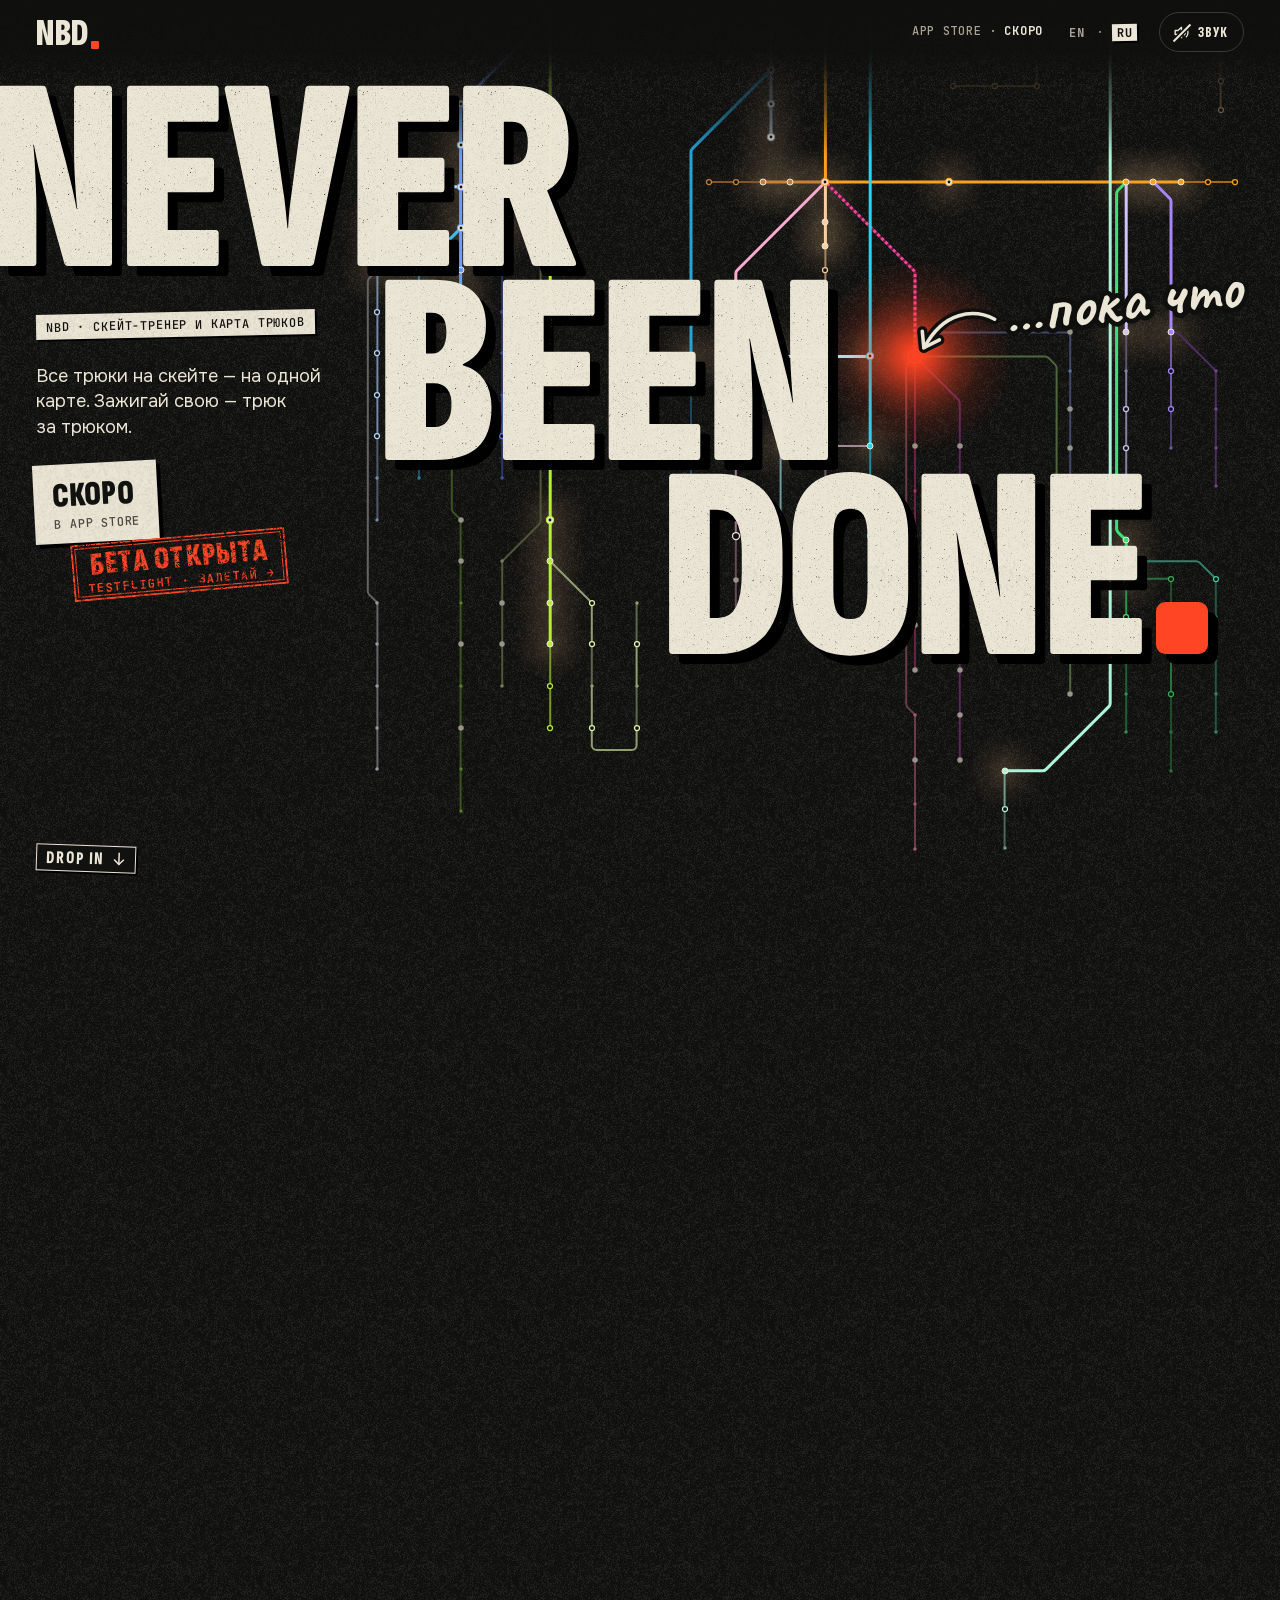
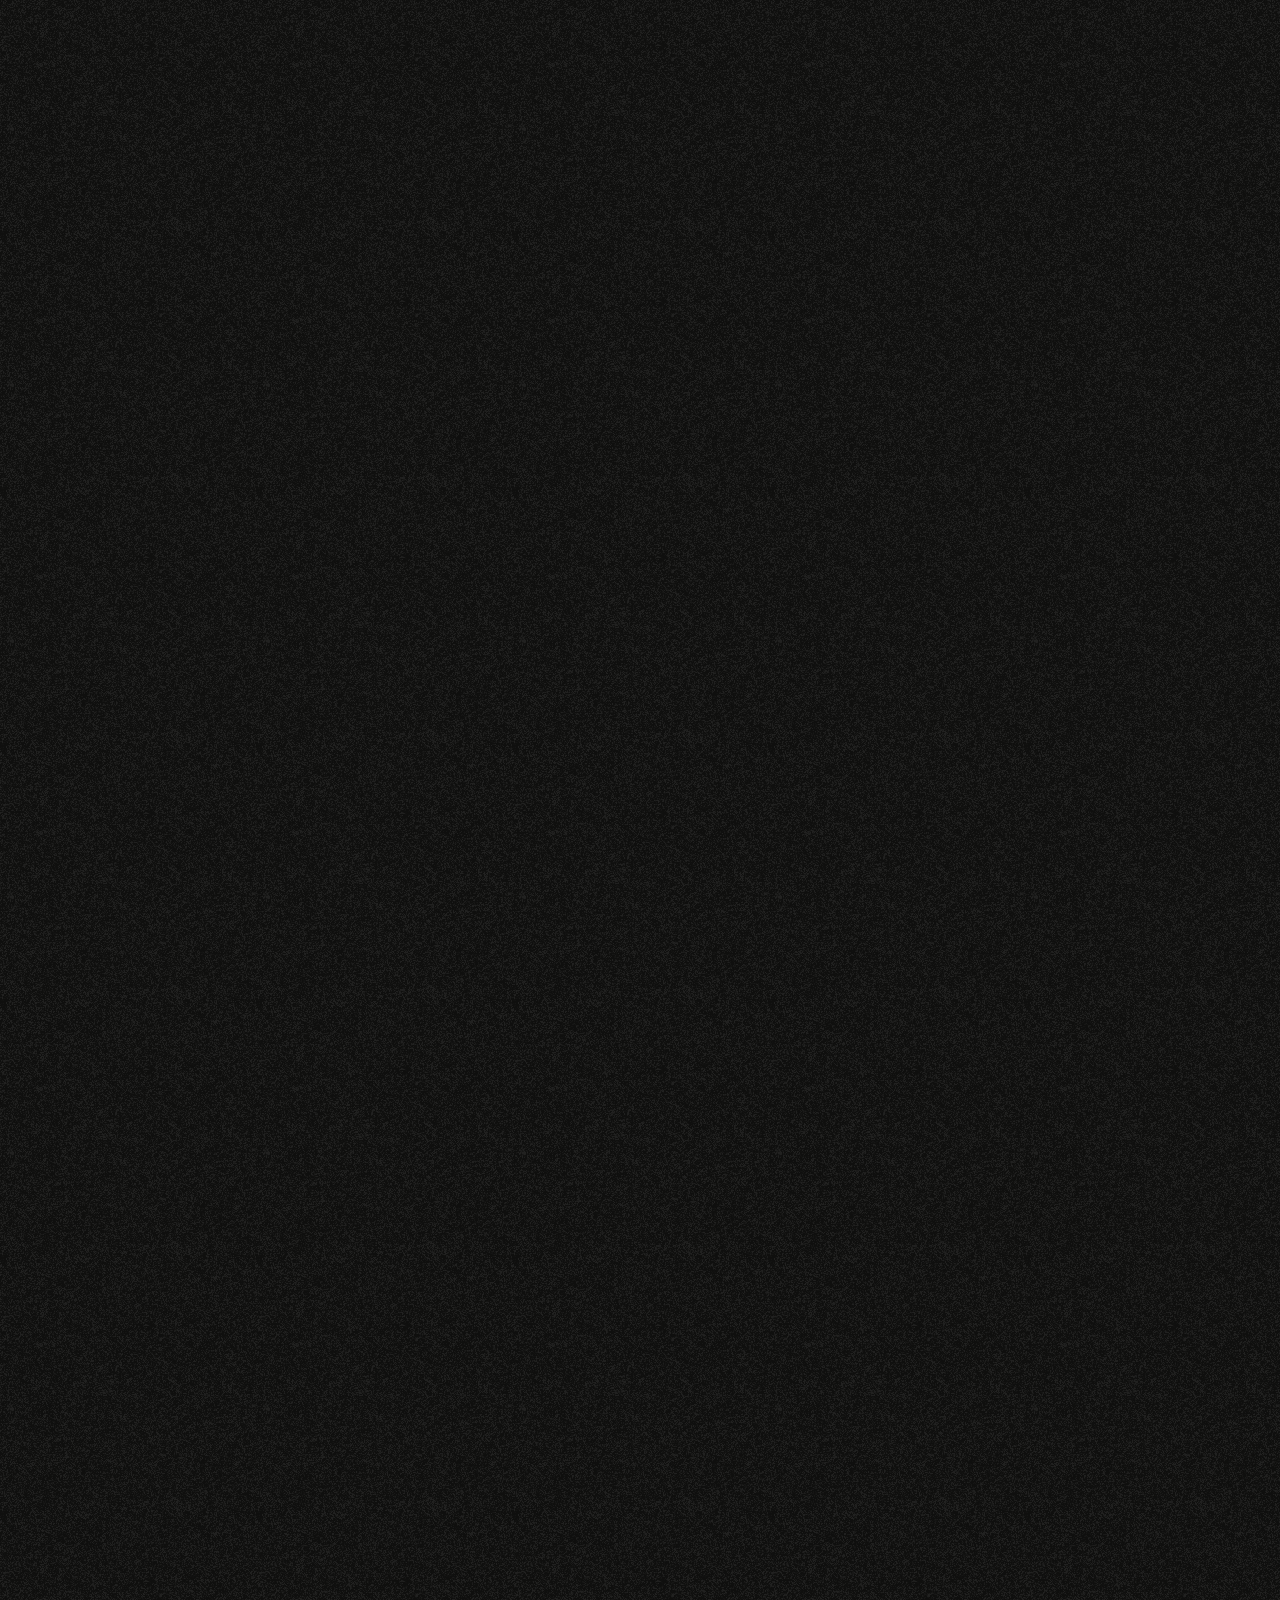
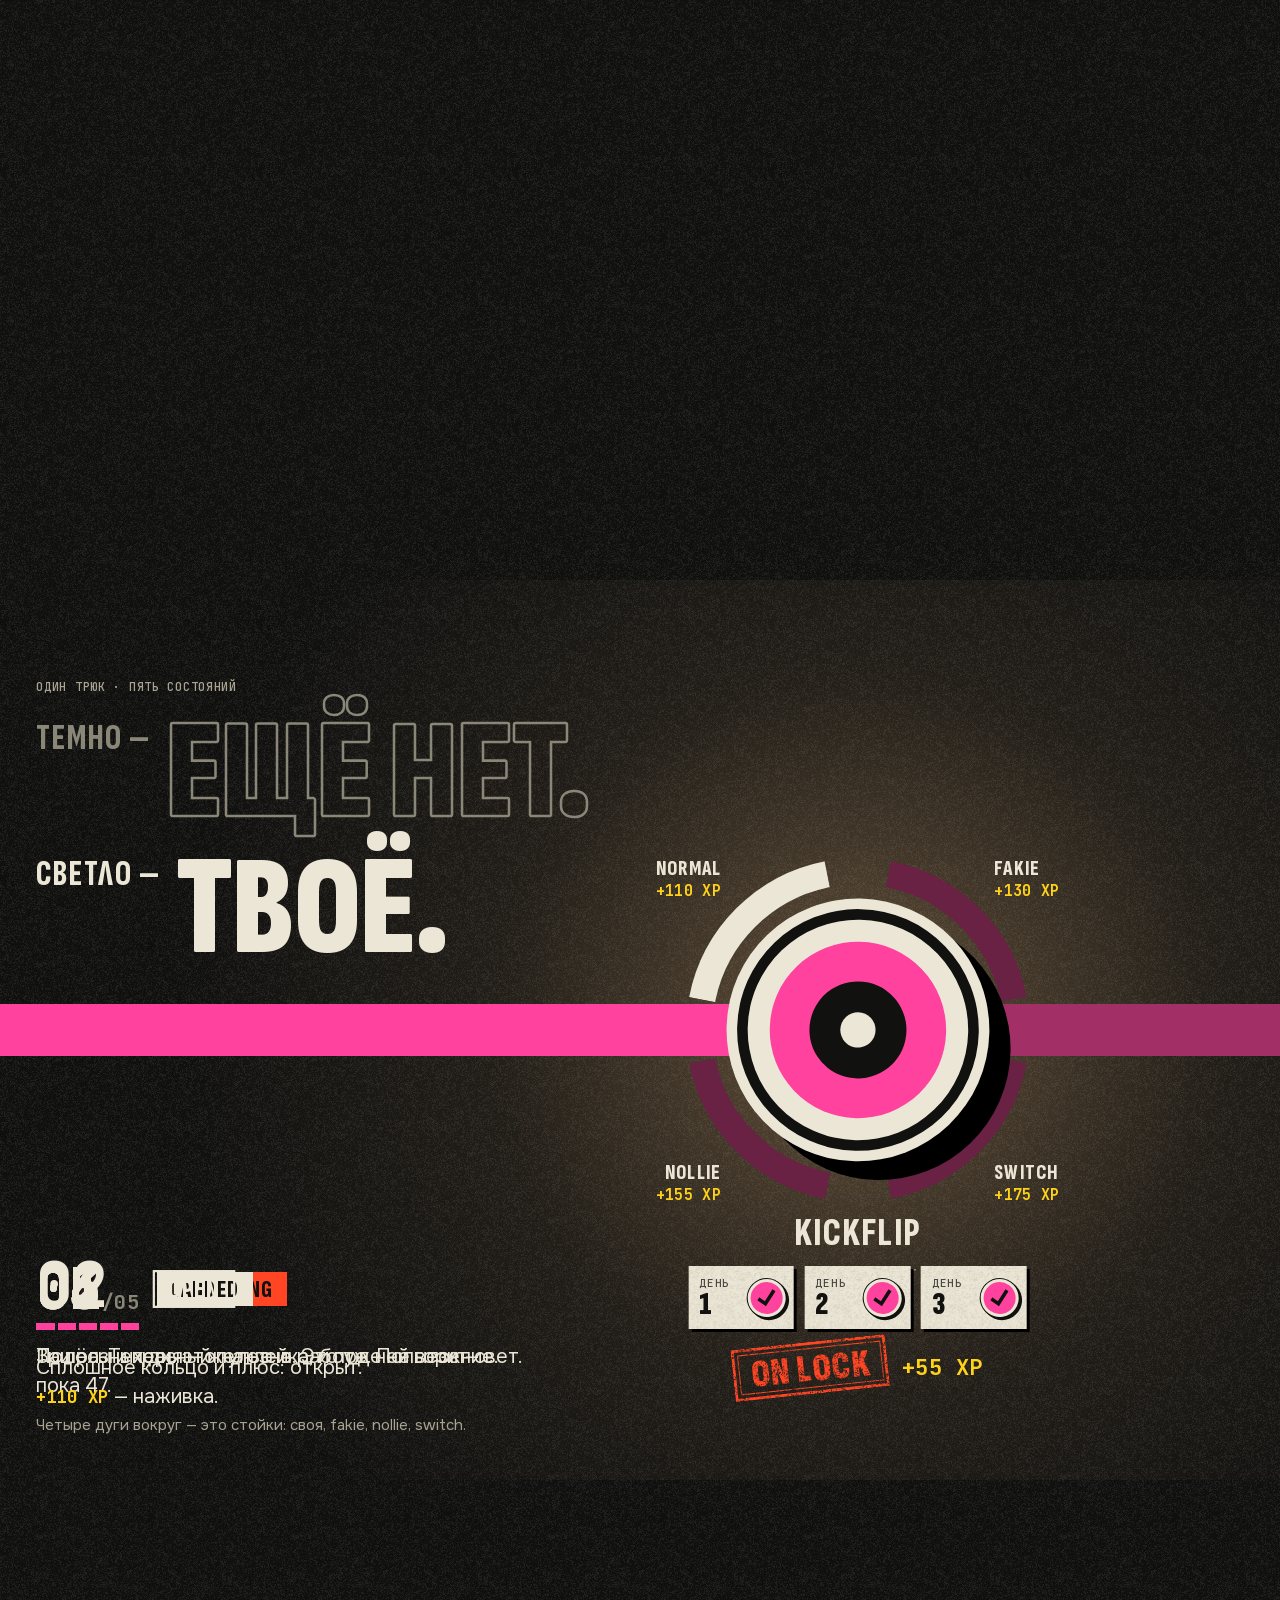
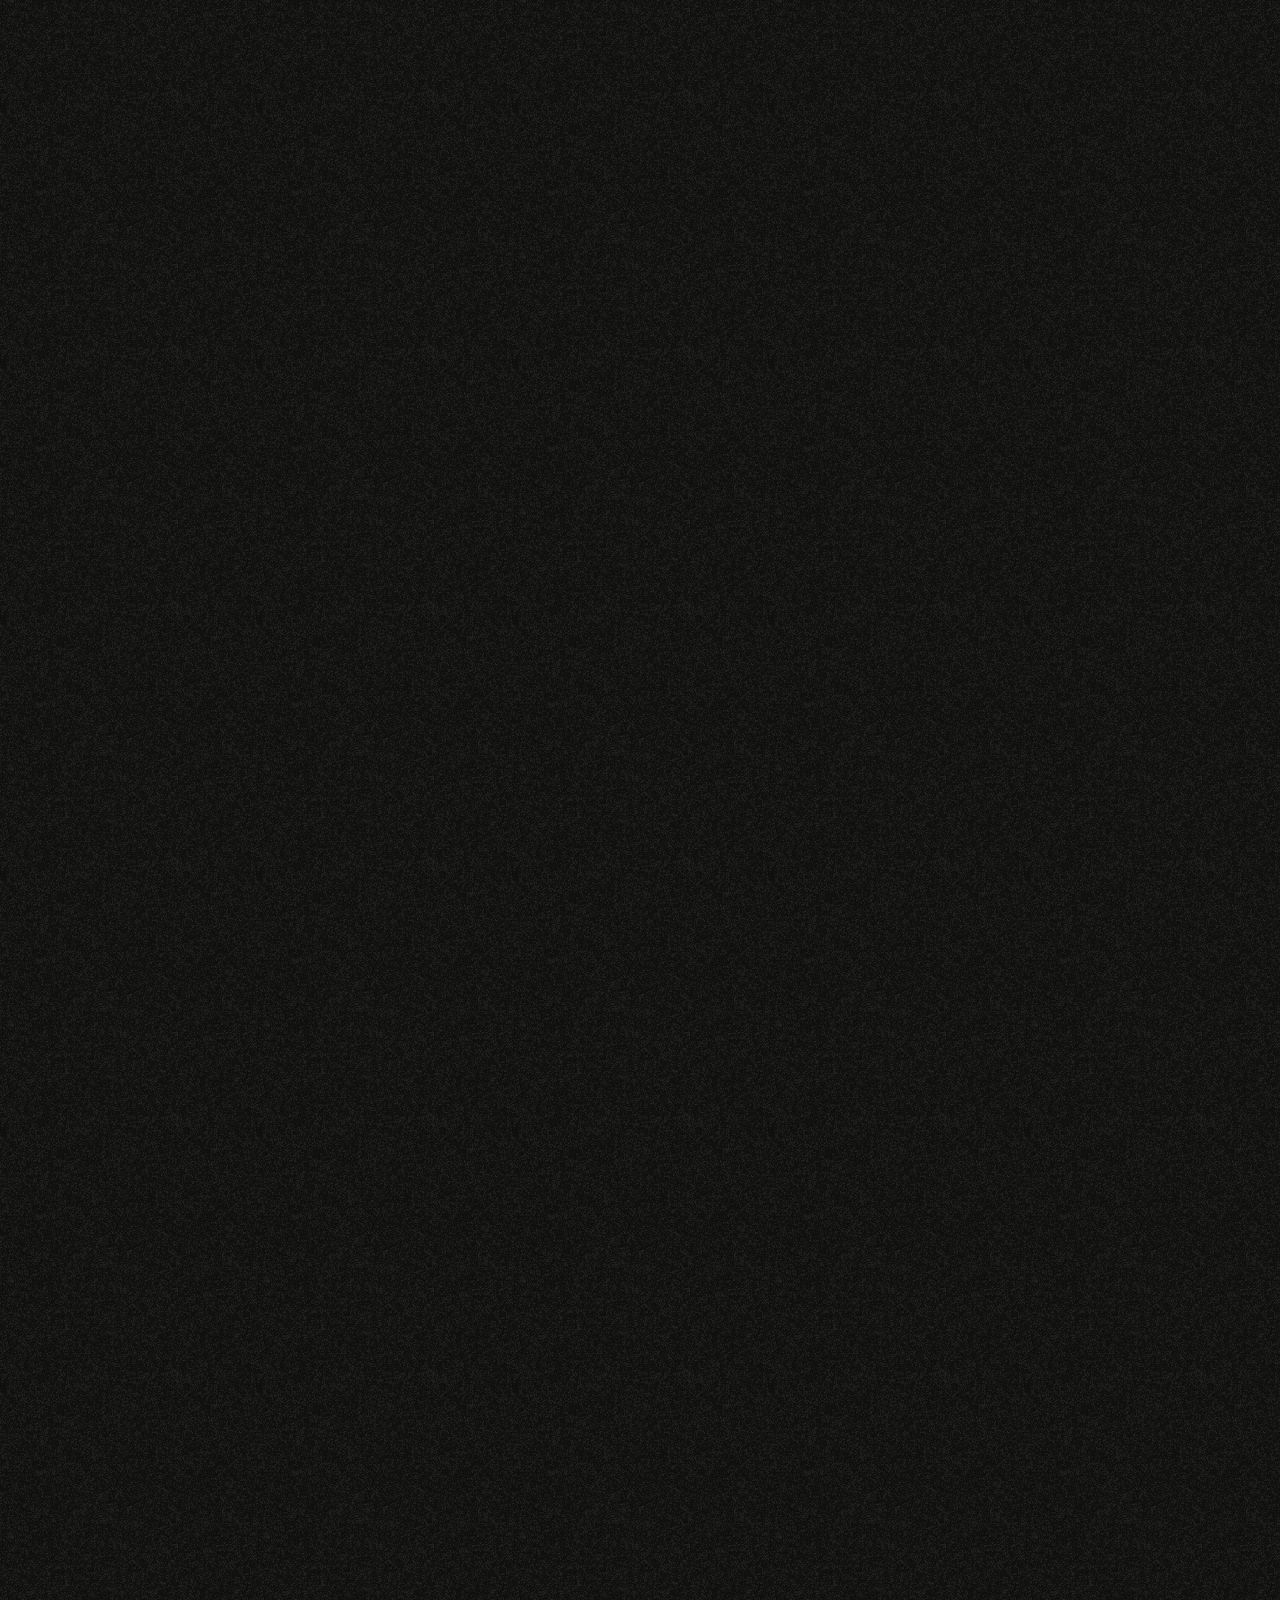
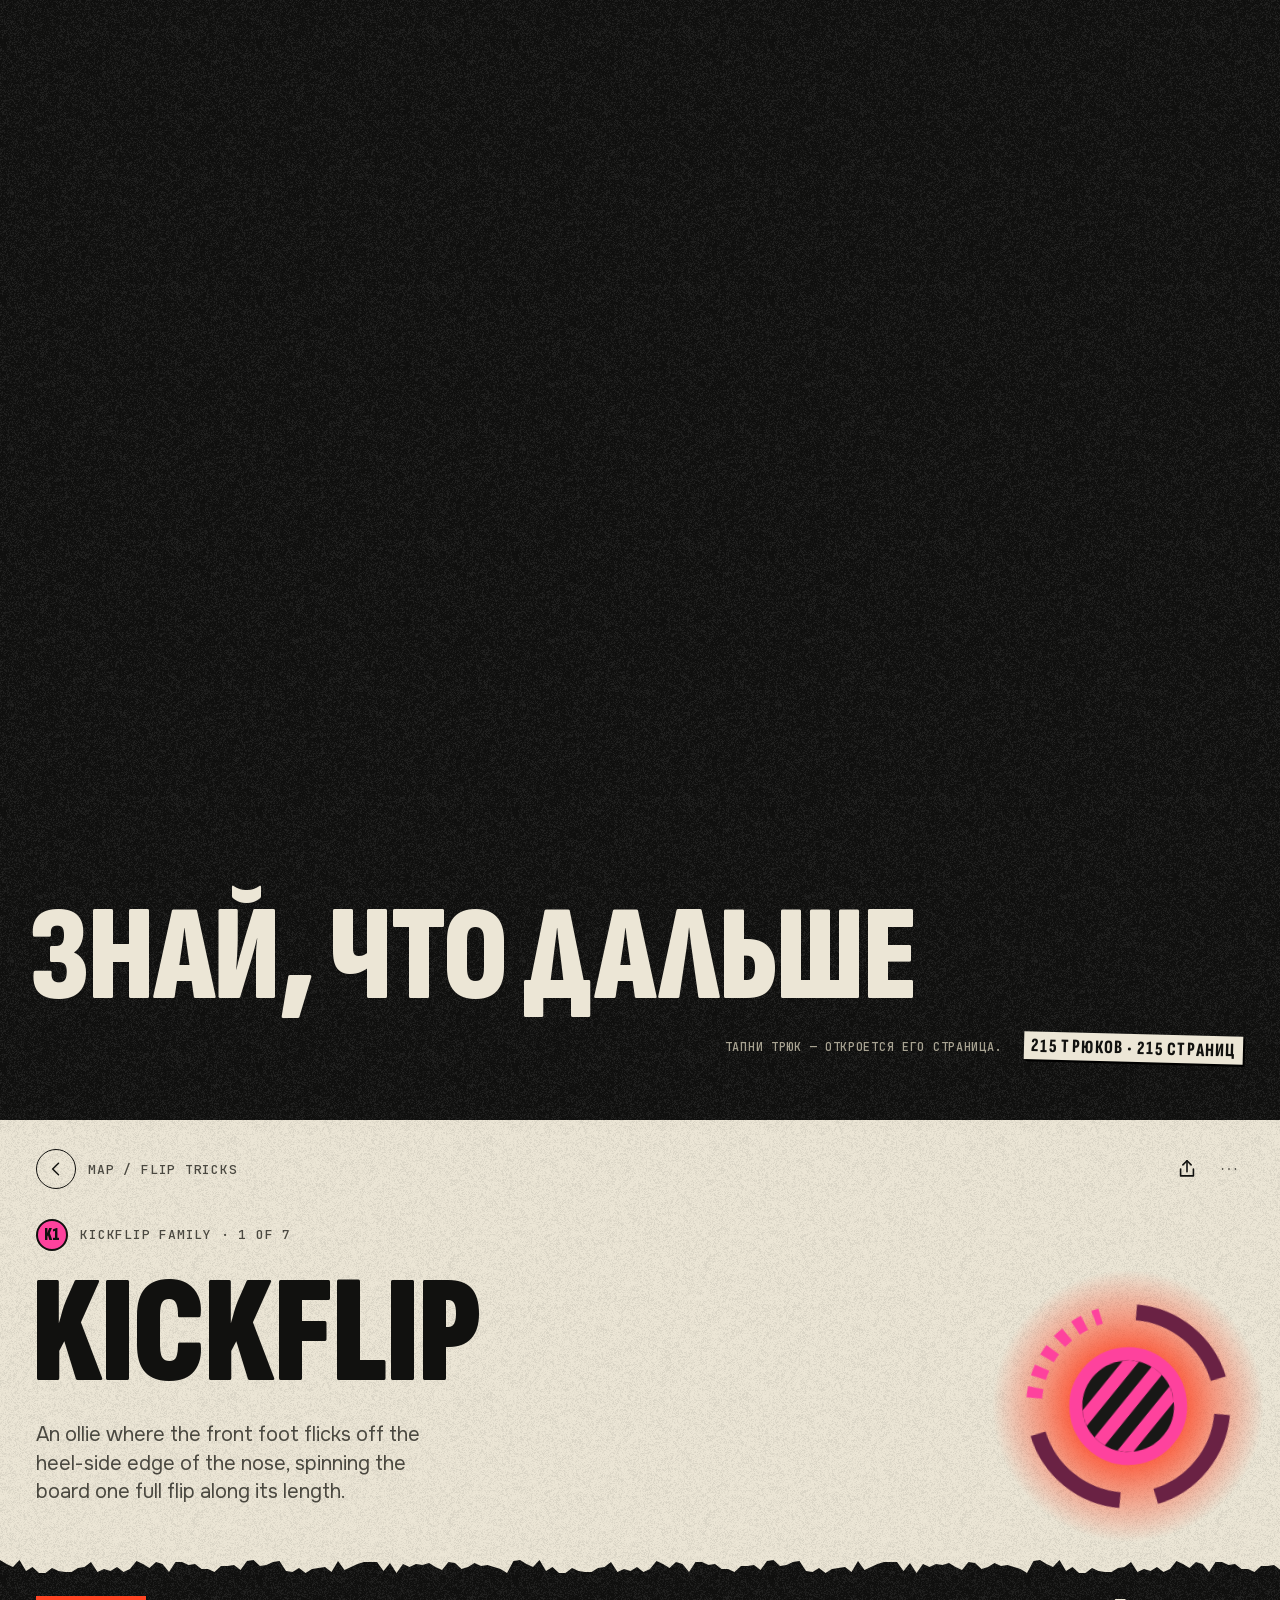
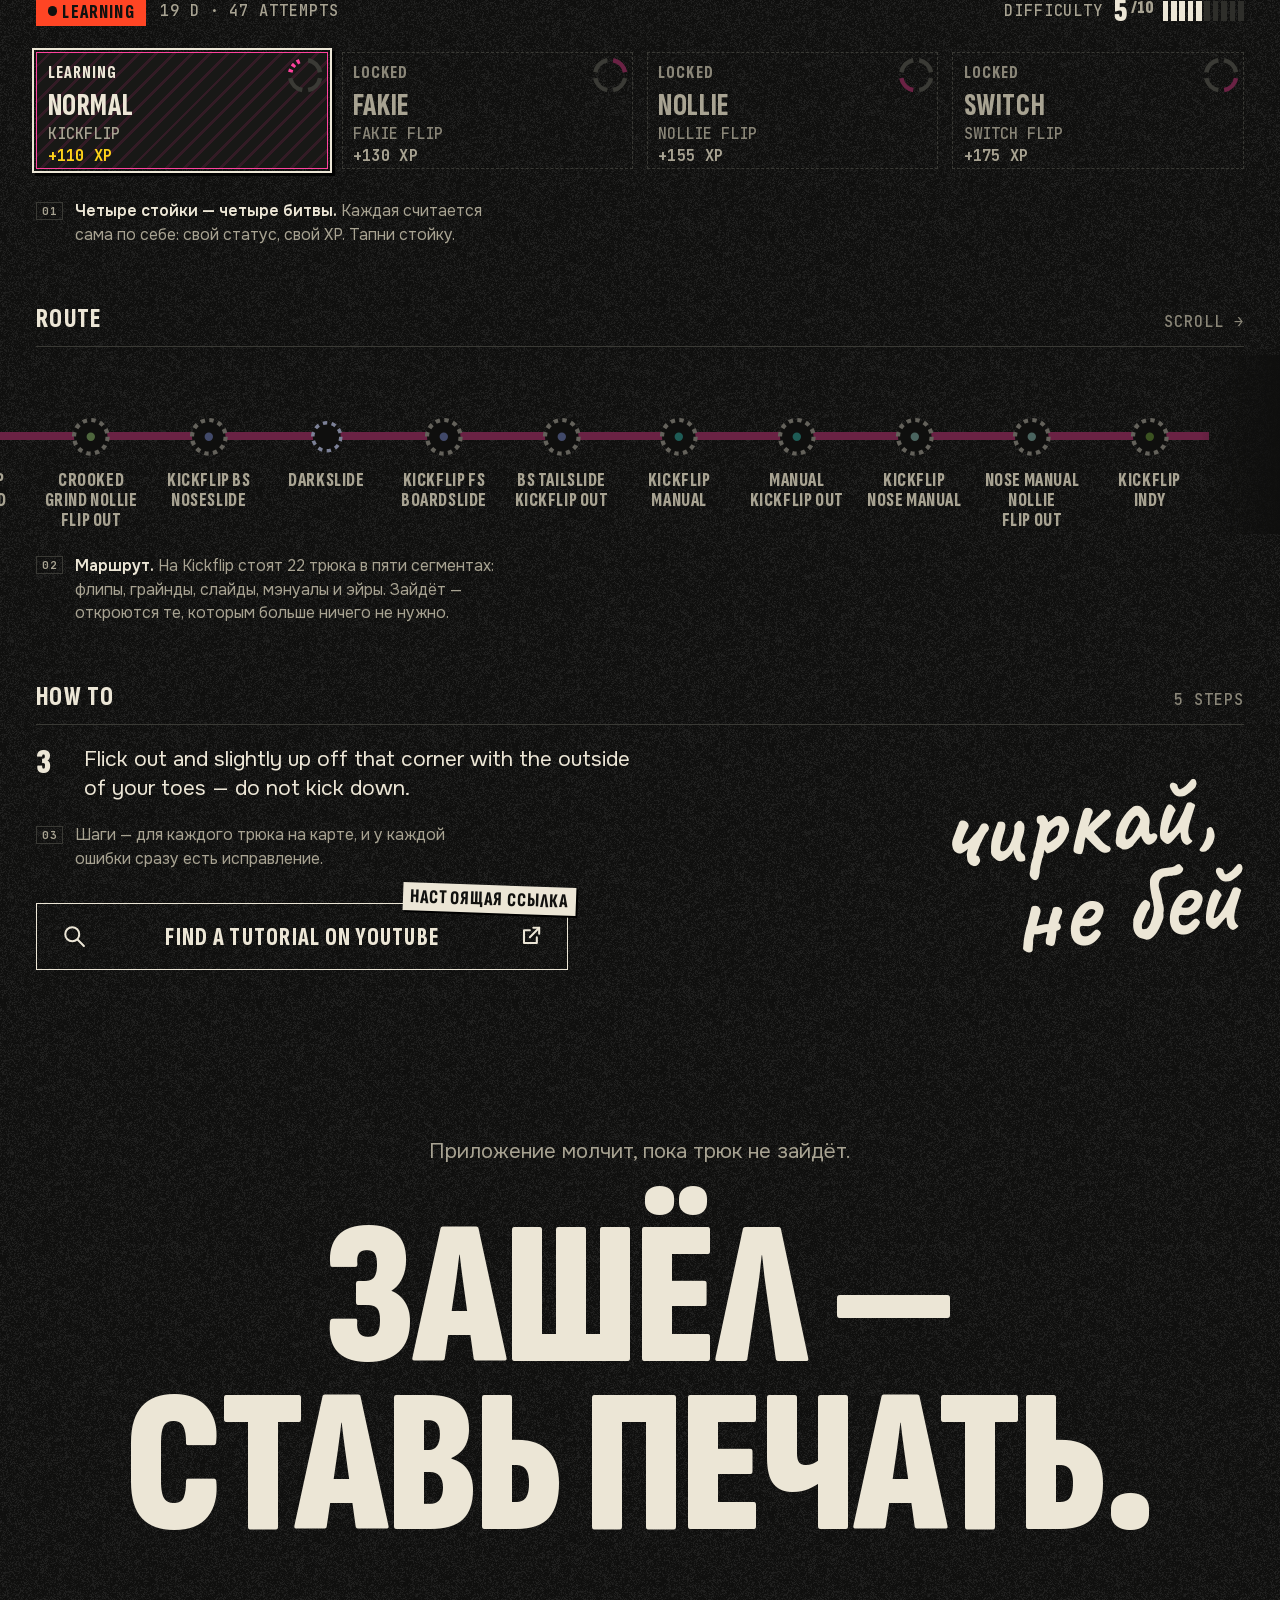
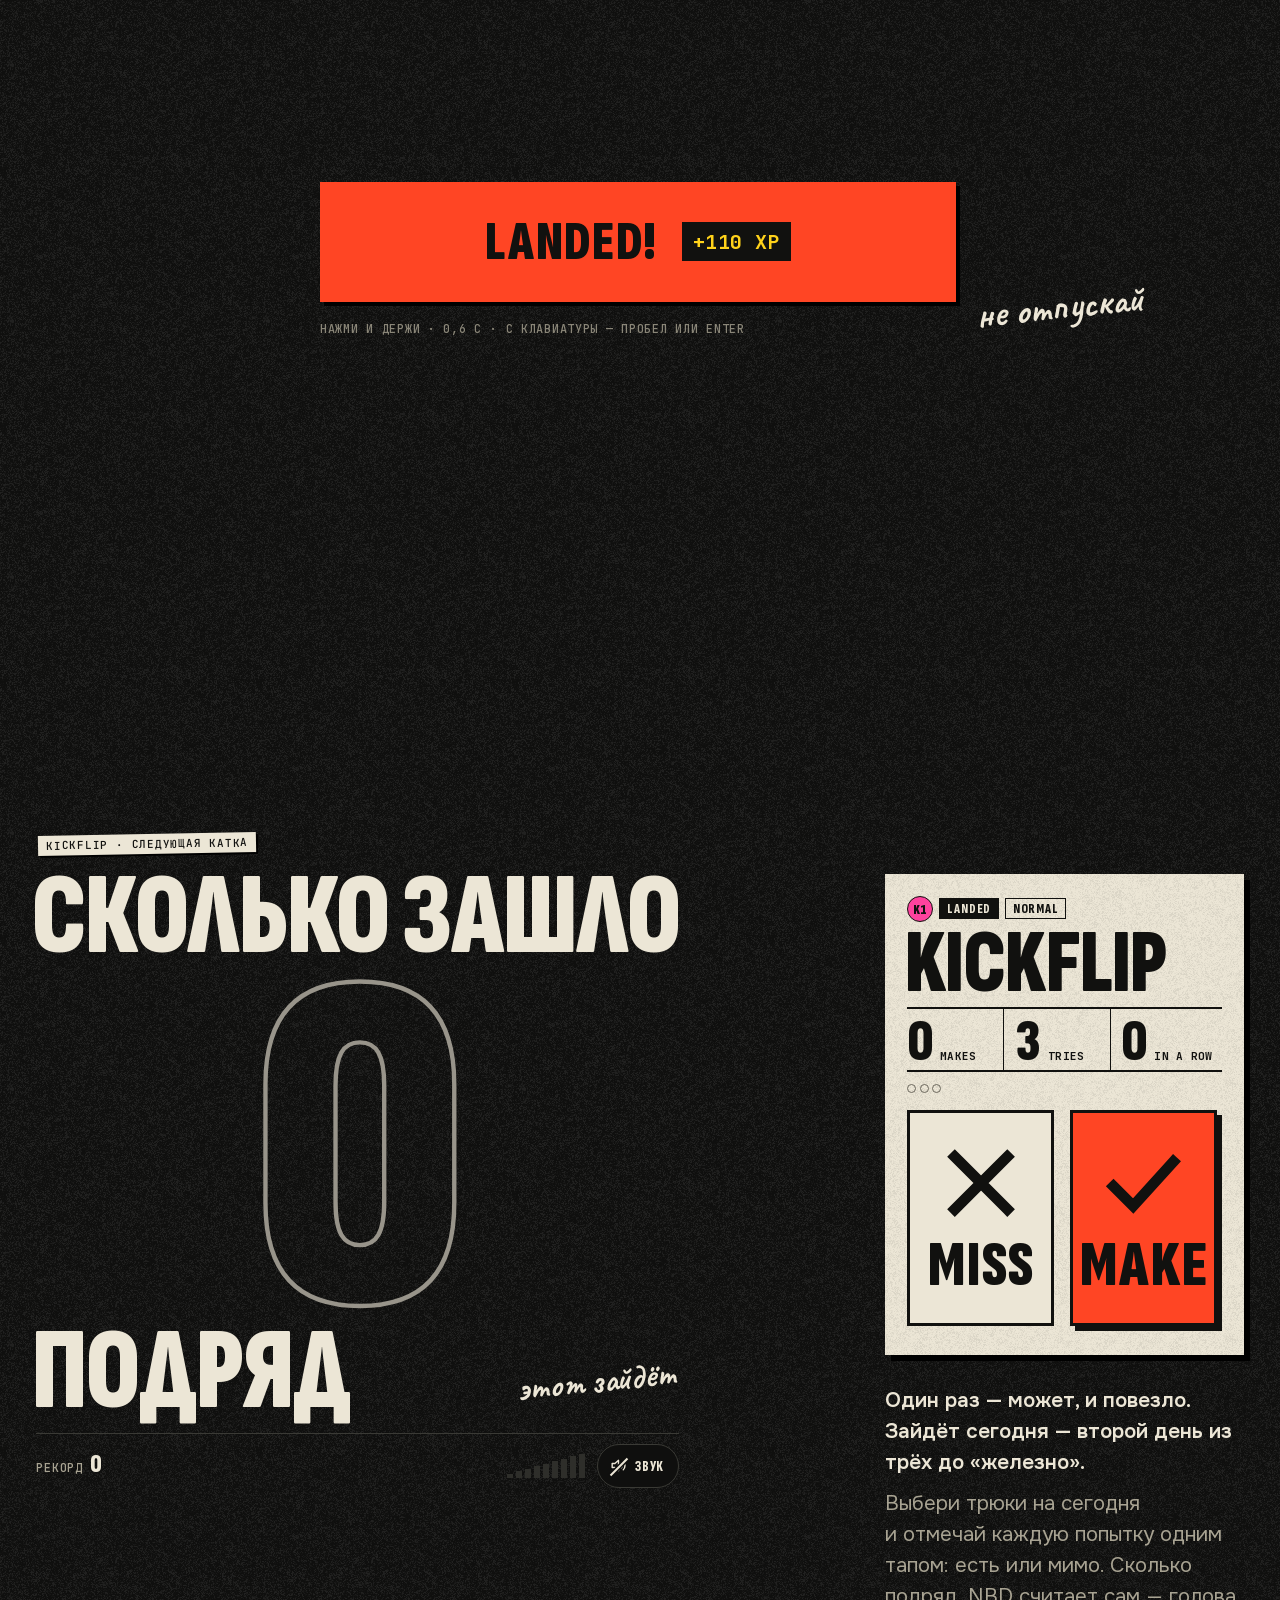
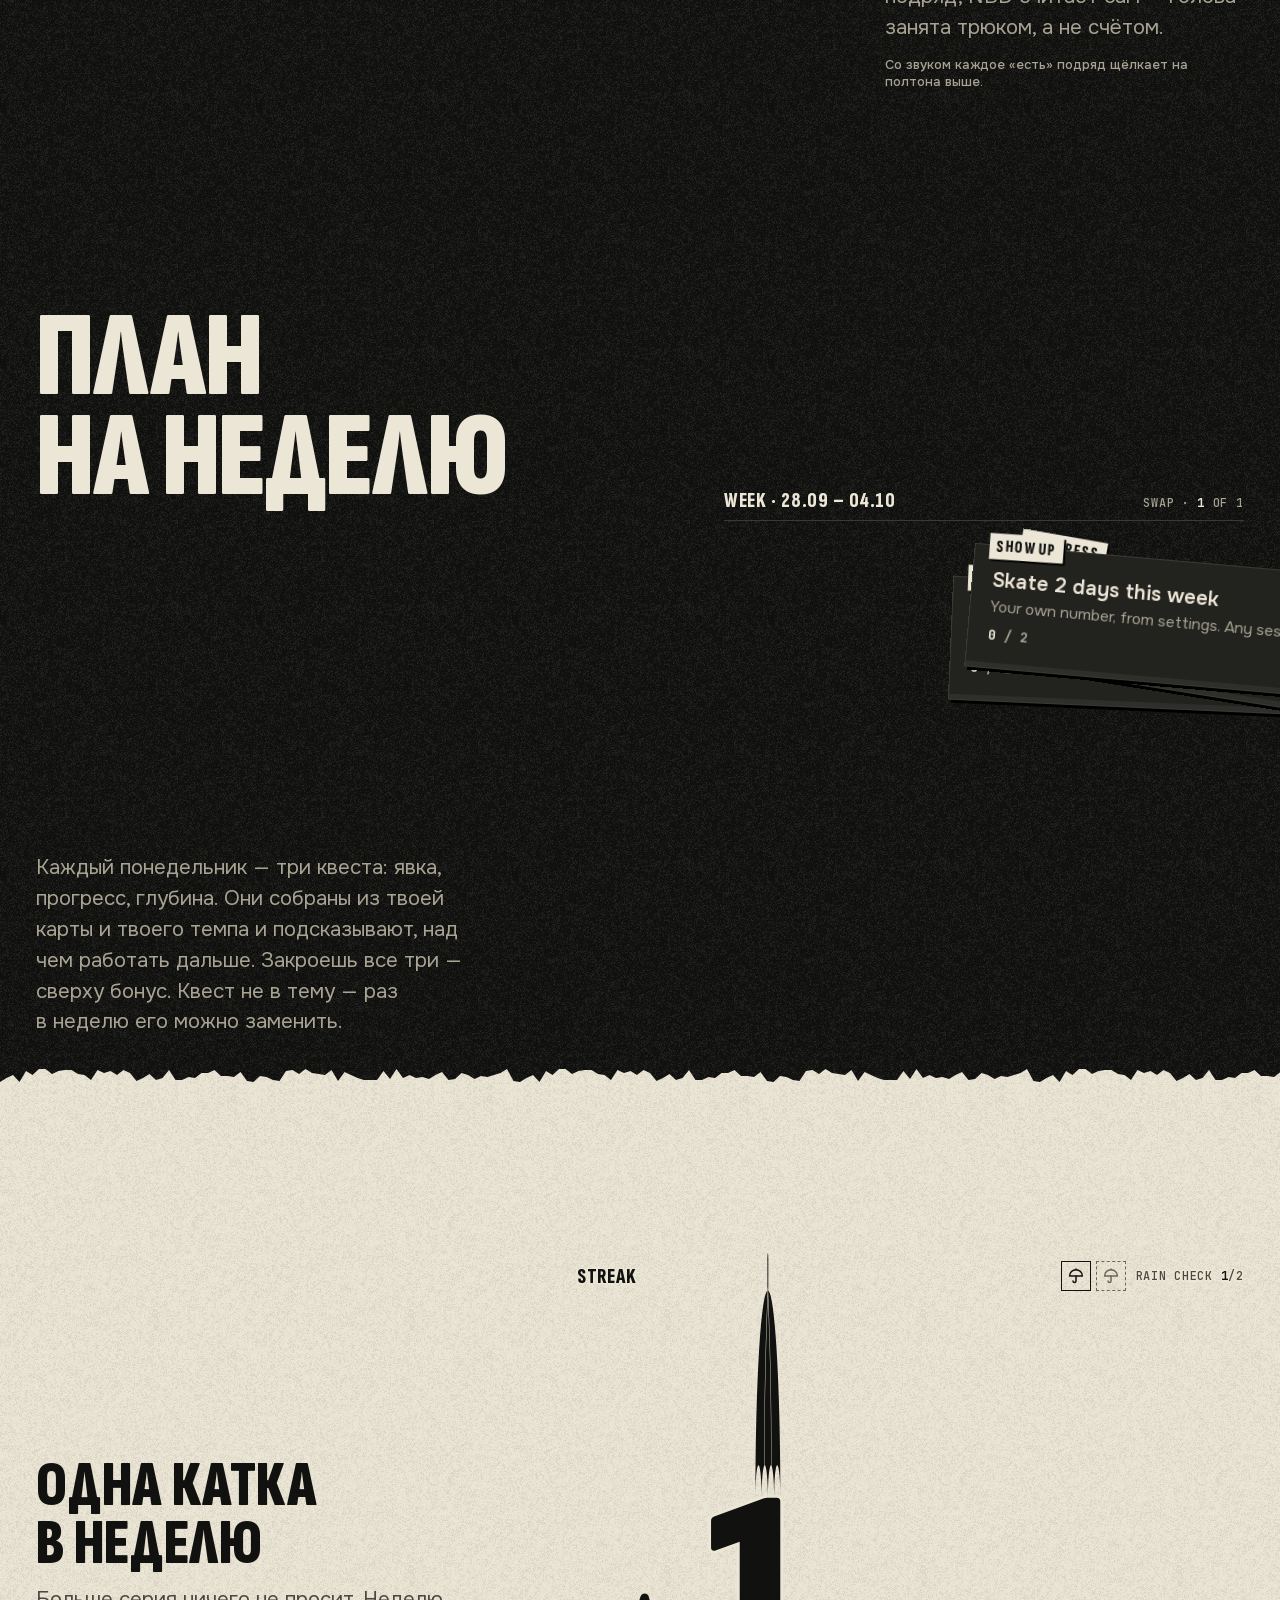
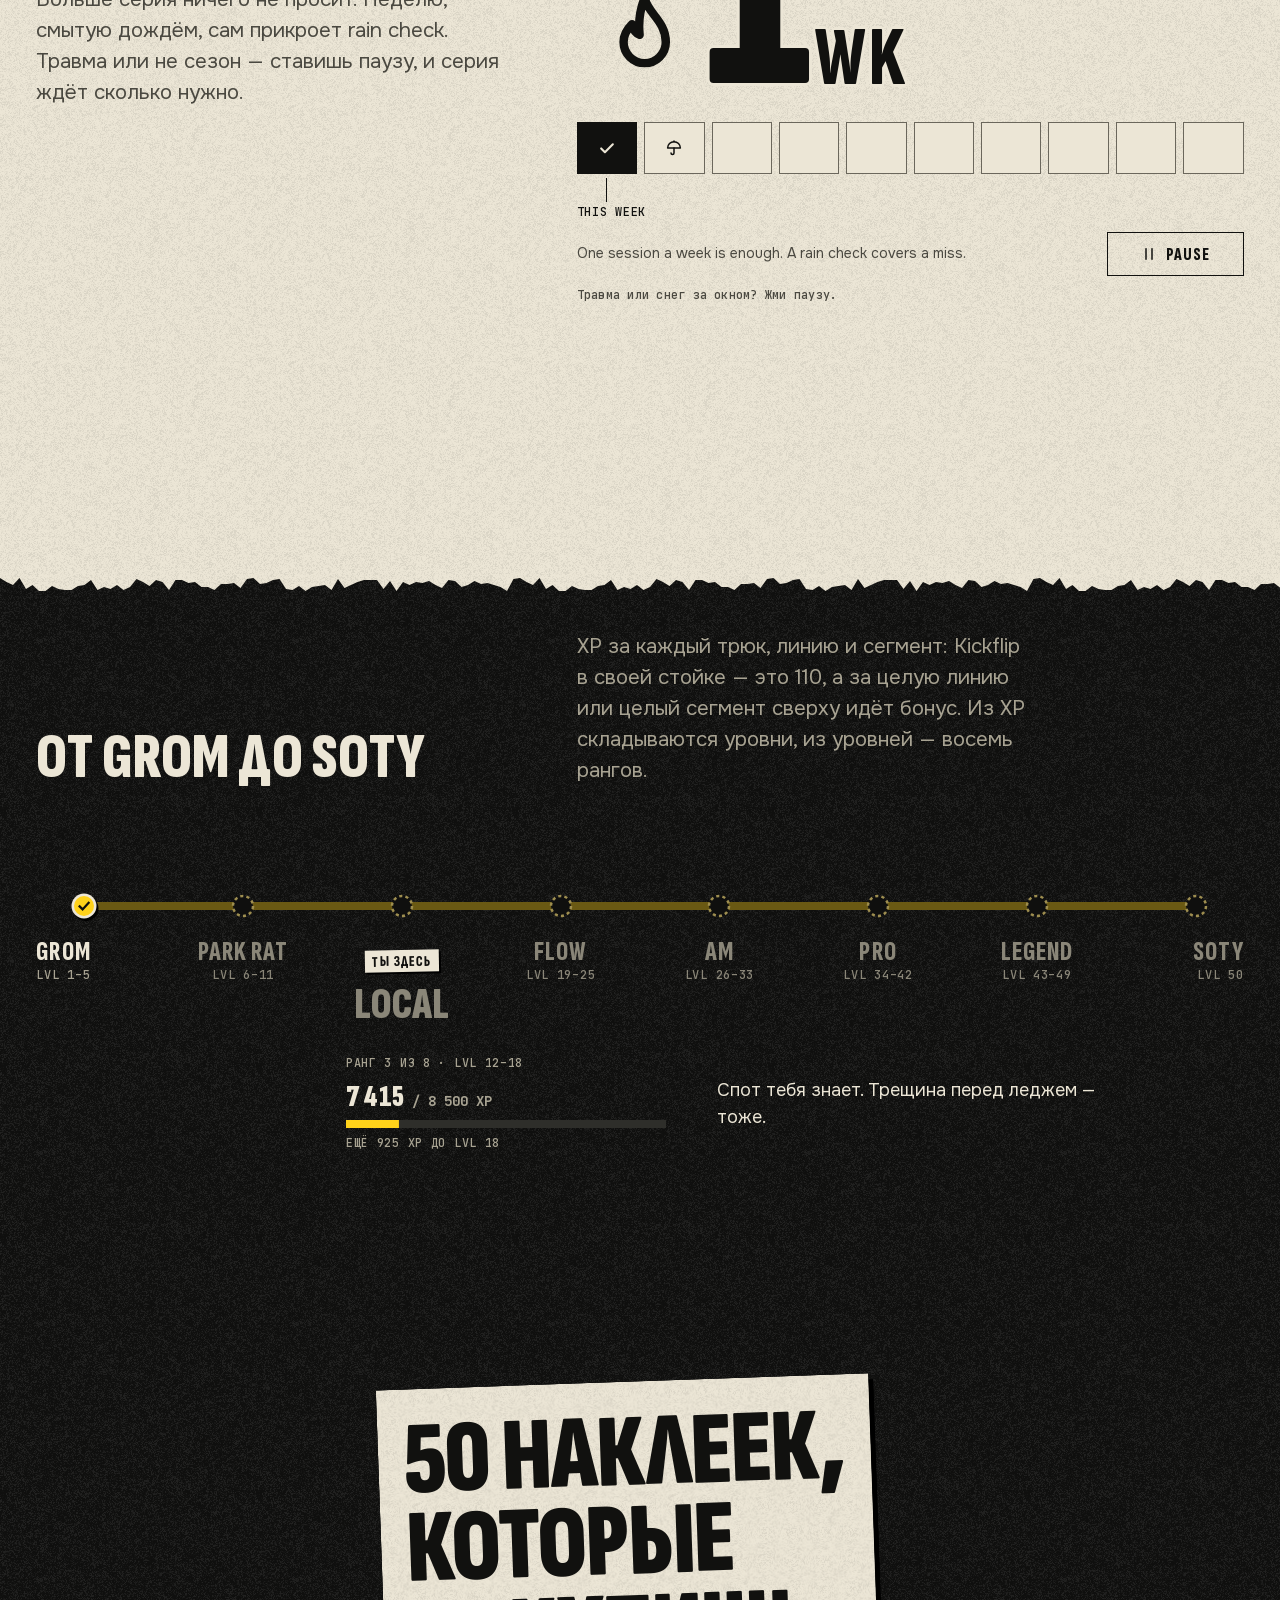
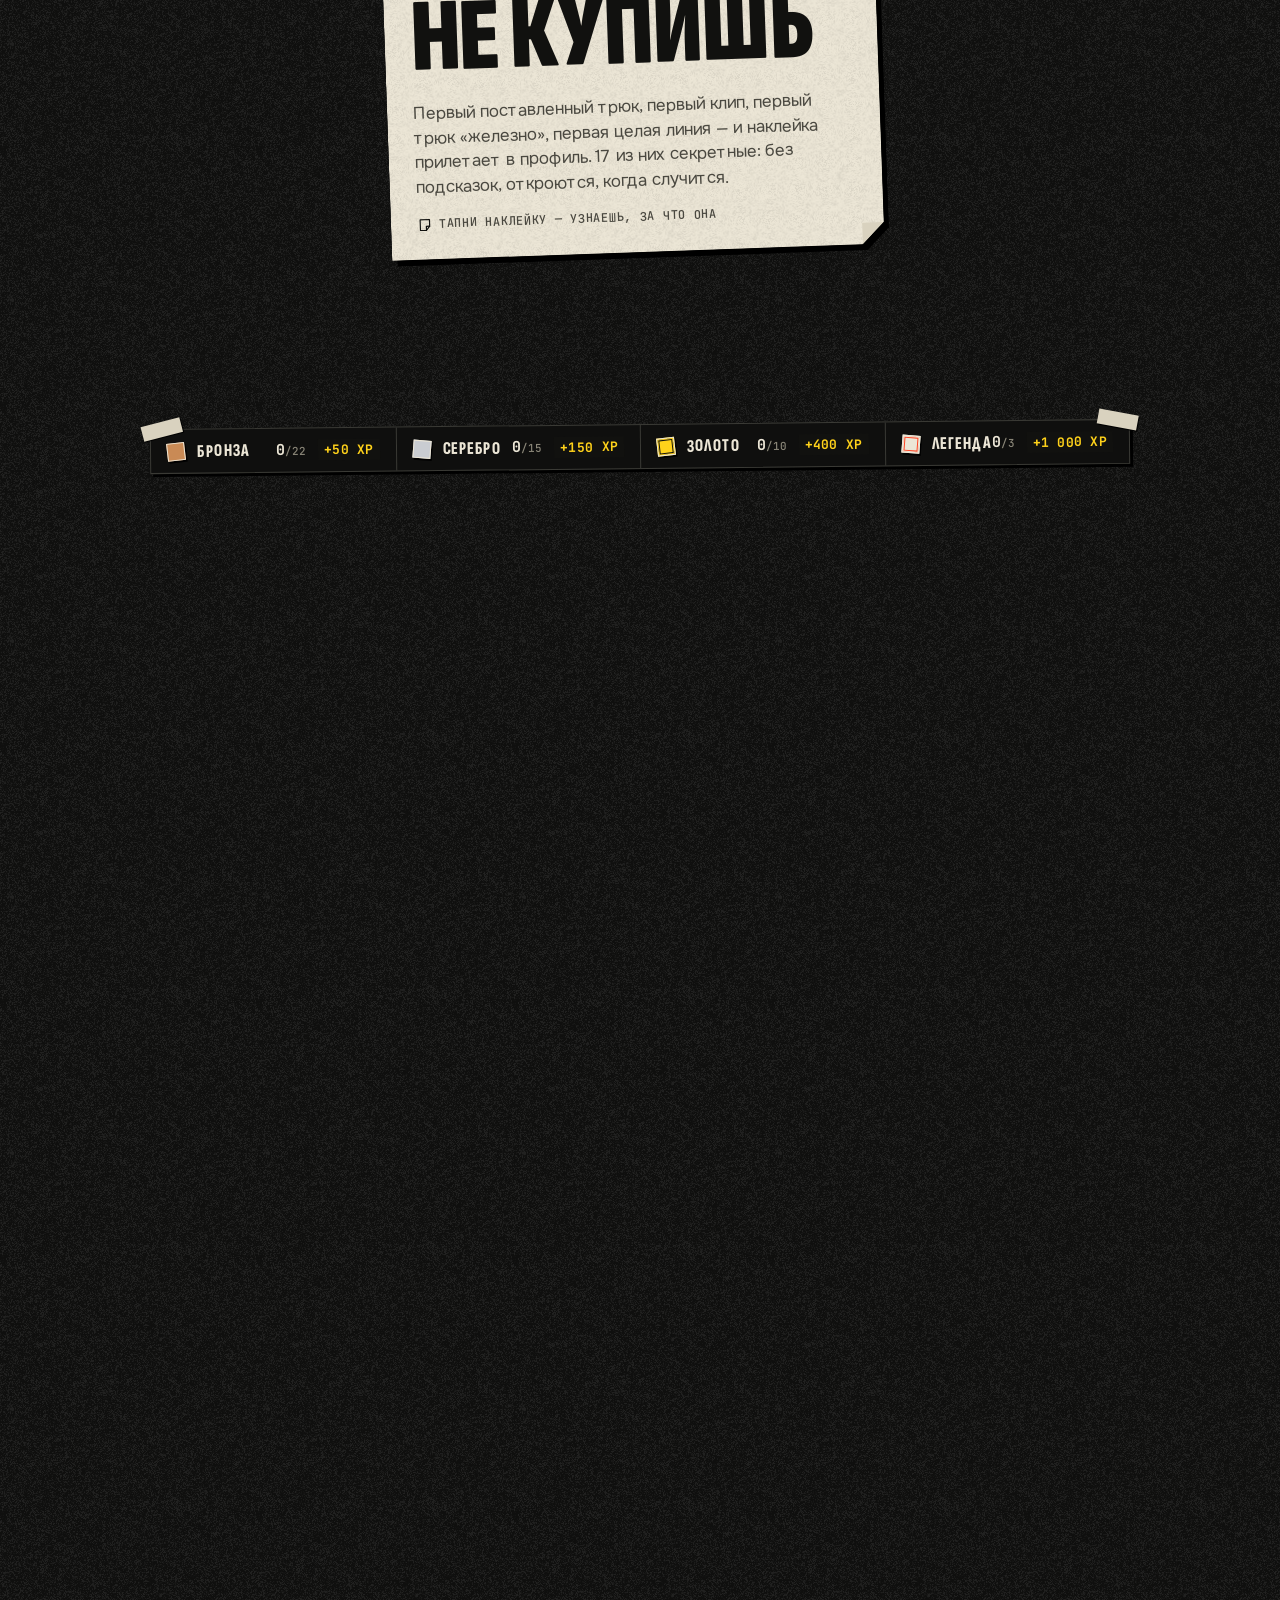
==== commit 3f73fb61: "fix: keep LAND IT. STAMP IT. on screen on wide monitors Published from xoyk/nbd 807540c (site/). The" ====
--- a/ru/index.html
+++ b/ru/index.html
@@ -37,7 +37,7 @@
   <link rel="icon" type="image/png" sizes="32x32" href="../favicon-32.png">
   <link rel="icon" type="image/png" sizes="192x192" href="../icon-192.png">
   <link rel="apple-touch-icon" href="../apple-touch-icon.png">
-  <link rel="stylesheet" href="../css/site.css?v=f2127d95dc">
+  <link rel="stylesheet" href="../css/site.css?v=5140451769">
   <link rel="preload" href="../assets/fonts/sofia-900.woff2" as="font" type="font/woff2" crossorigin>
   <link rel="preload" href="../assets/fonts/onest-400.woff2" as="font" type="font/woff2" crossorigin>
   <link rel="preload" href="../assets/data/map.json" as="fetch" crossorigin>
--- a/css/site.css
+++ b/css/site.css
@@ -3,7 +3,7 @@
 .s-hero{--hero-top: calc(var(--safe-t) + var(--topbar-h) + var(--hud-h) + 14px);--hero-bottom: calc(var(--safe-b) + 18px)}.hero{isolation: isolate}.hero__map{position: absolute;inset: 0;z-index: 0}.hero__map canvas{-webkit-user-select: none;user-select: none}.hero__map.is-pannable{cursor: grab}.hero__map.is-grabbing,.hero__map.is-grabbing canvas{cursor: grabbing !important}.hero__scrim{--g: linear-gradient(180deg,var(--grip) 0%,rgba(15,15,14,0.9) 40%,rgba(15,15,14,0.62) 68%,rgba(15,15,14,0) 100%);position: absolute;z-index: 3;inset: 0 0 auto;height: calc(var(--safe-t) + var(--topbar-h) + var(--hud-h) + 64px);pointer-events: none;background: var(--g)}:is(.hero__scrim,.hero__bscrim,.hero__bfade)::after{content: '';position: absolute;inset: 0;background: url('../assets/tex/grain-grip.png') 0 0 / 256px 256px repeat;-webkit-mask: var(--g);mask: var(--g)}.hero__beacon{--beacon: 170px;position: absolute;z-index: 1;left: 0;top: 0;width: 0;height: 0;pointer-events: none;opacity: 0;will-change: transform,opacity}.hero__beacon > i{position: absolute;left: calc(var(--beacon) / -2);top: calc(var(--beacon) / -2);width: var(--beacon);height: var(--beacon);border-radius: 50%;background: radial-gradient(closest-side,rgba(255,69,36,0.95) 0%,rgba(255,69,36,0.5) 32%,rgba(255,69,36,0.14) 66%,rgba(255,69,36,0) 100%)}.hero__beacon > i:first-child{transform: scale(0.46);opacity: 0.85}.hero__beacon > i:last-child{animation: hero-pulse 1.6s linear infinite;animation-play-state: paused}.s-hero.is-yet .hero__beacon > i:last-child{animation-play-state: running}.s-hero.is-paused :is(.hero__beacon > i:last-child,.hero__drop svg){animation-play-state: paused}@keyframes hero-pulse{0%{transform: scale(0.43);opacity: 0.95}30%{transform: scale(0.84);opacity: 0.6}60%{transform: scale(0.96);opacity: 0.26}100%{transform: scale(1);opacity: 0}}.hero__probe{position: absolute;z-index: 2;left: 0;top: 0;display: flex;flex-direction: column;align-items: flex-start;gap: 5px;pointer-events: none;opacity: 0;visibility: hidden}.hero__probe.is-on{opacity: 1;visibility: visible}.hero__probe-name{padding: 3px 6px 1px;background: var(--grip);color: var(--paper);box-shadow: var(--sh-tag);font: 800 15px/1 var(--f-display);letter-spacing: 0.04em;text-transform: uppercase;white-space: nowrap}.hero__probe-tag,.hero__probe-more{display: inline-flex;align-items: center;gap: 4px;height: 18px;padding: 0 5px;background: var(--paper);color: var(--ink);box-shadow: var(--sh-tag);rotate: -1deg;font: 700 11px/1 var(--f-mono);letter-spacing: 0.02em;text-transform: uppercase;white-space: nowrap}.hero__probe-more{rotate: 0.6deg;margin-left: 3px;font-weight: 500}.hero__probe-name:empty,.hero__probe-tag:empty,.hero__probe-more:empty{display: none}.hero__probe-tag[data-state='learning']::before{content: '';width: 6px;height: 6px;border-radius: 50%;background: var(--red)}.hero__probe-tag .xp{color: var(--ink);background: var(--yellow);padding: 1px 3px 0;margin-left: 2px}.hero__poster{--H: max(72px,min(48vw,calc((100svh - 400px) / 1.92)));position: absolute;z-index: 4;inset: 0;display: flex;flex-direction: column;padding: var(--hero-top) 0 var(--hero-bottom);pointer-events: none}.hero__h1,.hero__rip{position: relative;flex: none;height: calc(var(--H) * 2.16);margin: 0;font: 900 var(--H) / 0.8 var(--f-display);letter-spacing: -0.012em;text-transform: uppercase;font-kerning: normal;font-synthesis: none}.hero__h1 > .sr-only{text-transform: none}.hero__rip{position: absolute;top: var(--hero-top);left: 0;right: 0;visibility: hidden}.hero__rip.is-on{visibility: visible}.hero__rip :is(.hero__w,.hero__dot){animation: none}.hero__ln{position: absolute;display: flex;align-items: baseline;white-space: nowrap}.hero__poster.is-tearing :is(.hero__ln,.hero__tape,.hero__cta,.hero__beta,.hero__sub){will-change: transform}.hero__ln--1{left: -0.075em;top: 0}.hero__ln--2{right: -0.12em;top: 0.705em}.hero__ln--3{left: -0.07em;top: 1.41em}.hero__w{display: block;padding: 0.16em 0.07em 0.1em 0.03em;margin: -0.16em -0.07em -0.1em -0.03em;color: var(--paper);text-shadow: 0.036em 0.036em 0 #000}.s-hero.is-toner .hero__w{-webkit-mask: url('../assets/img/hero/toner.png') 0 0 / 128px 128px repeat;mask: url('../assets/img/hero/toner.png') 0 0 / 128px 128px repeat}.hero__ln--2 .hero__w{-webkit-mask-position: 47px 21px;mask-position: 47px 21px}.hero__ln--3 .hero__w{-webkit-mask-position: 93px 76px;mask-position: 93px 76px}.hero__dot{flex: none;display: block;width: 0.19em;height: 0.19em;margin: 0 0 0.012em 0.035em;border-radius: 0.034em;background: var(--red);box-shadow: 0.036em 0.036em 0 #000}.hero__tape{flex: none;align-self: flex-start;margin: 4px 0 0 13px}.hero__tape > span{display: block;padding: 6px 9px 5px;background: url('../assets/tex/grain-paper.png') 0 0 / 256px 256px repeat,var(--paper);color: var(--ink);box-shadow: var(--sh-tag);rotate: -1.2deg;font: 500 11px/1 var(--f-mono);letter-spacing: 0.07em;text-transform: uppercase;white-space: nowrap}.hero__band{flex: 1 1 auto;min-height: 0}.hero__hand{position: absolute;left: 0;top: 0;transform-origin: 0 0;color: var(--paper);visibility: hidden;will-change: transform,opacity}.s-hero.is-placed .hero__hand{visibility: visible}.hero__hand-wipe{overflow: hidden;padding: 4px 10px 10px 0;transform: translateX(-101%)}.hero__hand-in{display: flex;align-items: flex-start;transform: translateX(118%)}.s-hero.is-yet .hero__hand-wipe,.s-hero.is-yet .hero__hand-in{transform: none;transition: transform 0.55s cubic-bezier(.16,1,.3,1)}.hero__hand{--yet: clamp(32px,12.3vw,48px)}.hero__arrow{flex: none;width: calc(var(--yet) * 1.36);height: calc(var(--yet) * 1.02);margin-top: calc(var(--yet) * 0.2);rotate: 4deg}.hero__hand.is-flip .hero__hand-in{flex-direction: row-reverse}.hero__hand.is-flip .hero__arrow{scale: -1 1;rotate: -4deg}.hero__hand.is-flip .hero__yet{margin: -0.06em 0.04em 0 0}.hero__yet{font-size: var(--yet);line-height: 1;rotate: -7deg;margin: -0.06em 0 0 0.04em;white-space: nowrap;-webkit-text-stroke: 0.15em var(--grip);paint-order: stroke fill}.hero__ko{stroke: var(--grip);stroke-width: 7.5}.hero__foot{position: relative;flex: none;padding: 0 var(--gutter)}.hero__foot::before{content: '';position: absolute;z-index: -1;left: 0;right: 0;top: -12px;bottom: calc(-1 * var(--hero-bottom));pointer-events: none;background: linear-gradient(180deg,rgba(15,15,14,0) 0,rgba(15,15,14,0.84) 34px,rgba(15,15,14,0.94) 100%)}.hero__sub{max-width: 34ch;margin-bottom: 16px;color: var(--text);font: 400 1rem/1.45 var(--f-body);text-wrap: pretty}.hero__cta{display: inline-flex;flex-direction: column;gap: 5px;margin: 0;padding: 11px 15px 10px;background: url('../assets/tex/grain-paper.png') 0 0 / 256px 256px repeat,var(--paper);color: var(--ink);box-shadow: var(--sh-btn);rotate: -3deg;transform-origin: 0 100%;cursor: grab;pointer-events: auto;touch-action: manipulation;-webkit-tap-highlight-color: transparent;-webkit-user-select: none;user-select: none;transition: translate var(--t-instant) var(--ease-in),box-shadow var(--t-instant) var(--ease-in),rotate var(--t-instant) var(--ease-in)}@media (hover: hover) and (pointer: fine){.hero__cta:hover{rotate: -2deg}}.hero__poster.is-gone .hero__cta{visibility: hidden}.hero__cta.is-peeled{rotate: -7deg;translate: -1px -4px;box-shadow: 7px 9px 0 #000;cursor: grabbing;transition: translate var(--t-fast) var(--ease-out),box-shadow var(--t-fast) var(--ease-out),rotate var(--t-fast) var(--ease-out)}.hero__cta-k{font: 900 30px/0.9 var(--f-display);letter-spacing: 0.02em;text-transform: uppercase;padding-top: 0.06em}.hero__cta-v{font: 500 11px/1 var(--f-mono);letter-spacing: 0.07em;text-transform: uppercase;color: var(--ink-soft)}.hero__beta{--stamp: 25px;display: flex;width: fit-content;margin: -7px 0 0 26px;rotate: -5deg;text-decoration: none;pointer-events: auto;touch-action: manipulation;-webkit-tap-highlight-color: transparent;transition: rotate var(--t-fast) var(--ease-out),scale var(--t-fast) var(--ease-out)}.hero__beta .stamp__sub{font-size: 10.5px}@media (hover: hover) and (pointer: fine){.hero__beta:hover{rotate: -3deg;scale: 1.04}}.hero__beta:active{scale: 0.97}.hero__beta:focus-visible{outline: 2px solid var(--paper);outline-offset: 4px}.hero__poster.is-gone .hero__beta{visibility: hidden}.hero__drop{position: absolute;right: var(--gutter);bottom: calc(var(--hero-bottom) + 6px)}.hero__drop > span{display: inline-flex;align-items: center;gap: 6px;padding: 4px 8px 3px 9px;background: var(--ink);color: var(--paper);border: 1.5px solid var(--paper);box-shadow: var(--sh-tag);rotate: 2deg;font: 800 16px/1 var(--f-display);letter-spacing: 0.08em;text-transform: uppercase;white-space: nowrap}.hero__drop svg{margin-top: -2px;animation: hero-nudge 2.4s cubic-bezier(.34,1.56,.64,1) 3s infinite}@keyframes hero-nudge{0%,62%,100%{transform: none}70%{transform: translateY(4px)}82%{transform: translateY(-1px)}}.hero__w{animation: hero-slam 0.52s cubic-bezier(.34,1.42,.64,1) backwards}.hero__ln--1 > .hero__w{animation-delay: 0.25s}.hero__ln--2 > .hero__w{animation-delay: 0.4s}.hero__ln--3 > .hero__w{animation-delay: 0.55s}@keyframes hero-slam{0%{transform: translate3d(0,-0.04em,0) scale(1.35);opacity: 0}16%{opacity: 1}100%{transform: none;opacity: 1}}.hero__dot{animation: hero-drop 0.42s cubic-bezier(.34,1.56,.64,1) 0.95s backwards}@keyframes hero-drop{0%{transform: translate3d(0,-1.3em,0) scale(1.6);opacity: 0}25%{opacity: 1}100%{transform: none;opacity: 1}}.hero__tape > span{animation: hero-slap 0.3s cubic-bezier(.34,1.56,.64,1) 1.2s backwards}@keyframes hero-slap{0%{transform: scale(1.25);opacity: 0}100%{transform: none;opacity: 1}}.hero__sub,.hero__cta{animation: hero-rise 0.45s cubic-bezier(.16,1,.3,1) 1.35s backwards}.hero__cta{animation-delay: 1.45s}.hero__drop > span{animation: hero-slap 0.3s cubic-bezier(.34,1.56,.64,1) 1.7s backwards}.hero__beta{animation: hero-stamp 0.2s cubic-bezier(.7,0,.84,0) 1.95s backwards}@keyframes hero-stamp{0%{transform: scale(1.5);opacity: 0}70%{transform: scale(0.985);opacity: 1}100%{transform: none;opacity: 1}}@keyframes hero-rise{0%{transform: translate3d(0,14px,0);opacity: 0}100%{transform: none;opacity: 1}}.s-hero.is-settled :is(.hero__w,.hero__dot,.hero__tape > span,.hero__sub,.hero__cta,.hero__beta,.hero__drop > span){animation: none}.hero__beats{position: absolute;z-index: 5;inset: 0;pointer-events: none}.hero__bscrim{--g: linear-gradient(180deg,rgba(15,15,14,0) 42%,rgba(15,15,14,0.66) 64%,rgba(15,15,14,0.9) 82.6%,rgba(15,15,14,0.94) 100%);position: absolute;inset: 0;opacity: 0;background: var(--g)}.hero__bfade{--g: linear-gradient(180deg,rgba(15,15,14,0) 76%,rgba(15,15,14,0.7) 92%,rgba(15,15,14,0.94) 100%);position: absolute;inset: 0;display: none;opacity: 0;background: var(--g)}.hero__beat{position: absolute;left: var(--gutter);right: var(--gutter);bottom: calc(var(--safe-b) + 20px);display: flex;flex-direction: column;align-items: flex-start;opacity: 0}.hero__beat.is-on{opacity: 1}.hero__kicker{margin: 0 0 10px 2px}.hero__kicker > span{display: inline-flex;align-items: center;gap: 7px;padding: 5px 8px 4px;background: var(--paper);color: var(--ink);box-shadow: var(--sh-tag);rotate: -1deg;font: 500 11px/1 var(--f-mono);letter-spacing: 0.07em;text-transform: uppercase;white-space: nowrap}.hero__swatch{width: 5px;align-self: stretch;margin: -5px 0 -4px -8px;background: var(--seg-flip);border-right: 1px solid var(--ink)}.hero__strips{display: flex;flex-direction: column;align-items: flex-start;gap: 3px;margin: 0;font: 900 clamp(40px,12.2vw,57.6px) / 0.86 var(--f-display);letter-spacing: -0.004em;text-transform: uppercase}.hero__strip{position: relative;display: block;--tear: polygon(4px 0,calc(100% - 3px) 0,100% 18%,calc(100% - 5px) 39%,calc(100% - 1px) 58%,calc(100% - 4px) 81%,calc(100% - 1px) 100%,3px 100%,0 79%,5px 62%,1px 40%,4px 21%,0 6%)}.hero__strip::before{content: '';position: absolute;inset: 0;background: #000;translate: 3px 3px;clip-path: var(--tear)}.hero__strip > span{position: relative;display: block;padding: 0.12em 0.2em 0.02em 0.16em;background: url('../assets/tex/grain-paper.png') 0 0 / 256px 256px repeat,var(--paper);color: var(--ink);clip-path: var(--tear);white-space: nowrap}.hero__strip:nth-child(1){rotate: -1.2deg}.hero__strip:nth-child(2){rotate: 0.7deg;margin-left: 0.18em;--tear: polygon(2px 0,calc(100% - 5px) 0,calc(100% - 1px) 23%,100% 44%,calc(100% - 4px) 67%,100% 88%,calc(100% - 3px) 100%,5px 100%,1px 86%,4px 68%,0 47%,3px 25%,0 9%)}.hero__strip:nth-child(3){rotate: -0.5deg;margin-left: 0.06em;--tear: polygon(3px 0,calc(100% - 2px) 0,calc(100% - 5px) 21%,100% 37%,calc(100% - 2px) 61%,calc(100% - 5px) 79%,100% 100%,1px 100%,4px 82%,0 64%,3px 43%,0 27%,5px 10%)}.hero__note{max-width: 36ch;margin-top: 12px;padding: 9px 12px 10px;background: var(--grip);border: 1px solid var(--hairline);box-shadow: var(--sh-card);color: var(--text);font: 400 0.9375rem/1.42 var(--f-body);text-wrap: pretty}.hero__beat--3 .hero__note{margin-bottom: 14px}.hero__next{display: flex;align-items: stretch;width: 100%;max-width: 420px;height: 64px;background: var(--paper);color: var(--ink);box-shadow: var(--sh-card)}.hero__bullet{--line: var(--seg-flip);align-self: center;margin: 0 12px 0 12px;width: 32px;height: 32px;font-size: 17px}.hero__next-text{display: flex;flex-direction: column;justify-content: center;gap: 3px;min-width: 0;flex: 1 1 auto}.hero__next-k{font: 500 11px/1 var(--f-mono);letter-spacing: 0.1em;text-transform: uppercase;color: var(--ink-soft)}.hero__next-name{font: 900 30px/0.86 var(--f-display);letter-spacing: 0.01em;text-transform: uppercase;padding-top: 0.06em}.hero__next-state{display: flex;flex-direction: column;align-items: flex-end;justify-content: center;gap: 7px;padding-right: 12px}.hero__next .chip--learning{background: var(--ink);color: var(--paper)}.hero__next .chip--learning::before{background: var(--red)}.hero__next-when{font: 500 11px/1 var(--f-mono);letter-spacing: 0.1em;text-transform: uppercase;color: var(--ink-soft)}.hero__next-go{flex: none;display: grid;place-items: center;width: 52px;background: var(--ink);color: var(--paper)}@media (min-width: 900px),(orientation: landscape) and (min-width: 600px){.s-hero{--hero-top: calc(var(--safe-t) + var(--topbar-h) + 10px)}.hero__poster{--H: max(80px,min(21.5vw,calc((100svh - var(--hero-top) - 40px) / 2.16)));display: block}.hero__h1{position: absolute;top: var(--hero-top);left: 0;right: 0}.hero__ln--1{left: -0.04em}.hero__ln--2{right: auto;left: calc(47vw - var(--H) * 0.82)}.hero__ln--3{left: auto;right: calc(var(--H) * 0.26)}.hero__tape{position: absolute;left: var(--gutter);top: calc(var(--hero-top) + var(--H) * 0.8 + 18px);margin: 0}.hero__tape > span{font-size: 12px;padding: 7px 10px 6px}.hero__band{display: none}.hero__foot{position: absolute;left: 0;top: calc(var(--hero-top) + var(--H) * 0.8 + 70px);width: calc(47vw - var(--H) * 0.82 - 10px);max-width: 460px;padding: 0 0 0 var(--gutter)}.hero__foot::before{display: none}.hero__sub{font-size: clamp(1.125rem,0.55vw + 0.6875rem,1.375rem);line-height: 1.4;max-width: 28ch;margin-bottom: 26px}.hero__cta{padding: 14px 19px 13px;gap: 7px}.hero__cta-k{font-size: clamp(34px,1.6vw + 14px,46px)}.hero__cta-v{font-size: 12px}.hero__beta{--stamp: 32px;margin: -9px 0 0 36px}.hero__beta .stamp__sub{font-size: 12px}.hero__drop{right: auto;left: var(--gutter);bottom: calc(var(--hero-bottom) + 10px)}.hero__drop > span{font-size: 18px}.hero__bscrim{--g: linear-gradient(90deg,rgba(15,15,14,0.92) 0%,rgba(15,15,14,0.82) 34%,rgba(15,15,14,0) 62%)}.hero__bfade{display: block}.hero__hand{--yet: clamp(56px,5vw,72px)}.hero__beat{right: auto;width: min(54vw,720px);bottom: calc(var(--safe-b) + 44px)}.hero__strips{font-size: clamp(57.6px,5.4vw,102.4px);gap: 5px}.hero__note{font-size: 1.0625rem;max-width: 40ch}.hero__next{height: 72px}.hero__next-name{font-size: 34px}}@media (max-width: 899px) and (max-height: 740px){.hero__beta{--stamp: 21px;margin: -6px 0 0 22px}.hero__beta .stamp__sub{font-size: 10px}.hero__sub{font-size: 0.9375rem;margin-bottom: 12px}.hero__cta{padding: 9px 13px 8px;gap: 4px}.hero__cta-k{font-size: 26px}.hero__hand{--yet: clamp(30px,10.7vw,40px)}.hero__beat{bottom: calc(var(--safe-b) + 14px)}.hero__strips{font-size: clamp(32px,9vw,35px)}.hero__note{font-size: 0.875rem;line-height: 1.32;padding: 6px 10px 7px;margin-top: 7px}.hero__kicker{margin-bottom: 6px}}@media (max-width: 899px) and (max-height: 600px){.hero__strips{font-size: clamp(30.4px,9.6vw,40px)}}@media (max-width: 359px){.hero__bullet{margin: 0 9px 0 10px}.hero__next-name{font-size: 26px}.hero__next-state{padding-right: 9px}.hero__next-go{width: 44px}}@media (min-width: 900px) and (max-height: 760px){.hero__strips{font-size: clamp(48px,4.4vw,80px)}}@media (orientation: landscape) and (max-height: 500px) and (max-width: 899px){.s-hero{--hero-top: calc(var(--safe-t) + var(--topbar-h) + var(--hud-h) + 6px);--hero-bottom: calc(var(--safe-b) + 10px)}.hero__scrim{height: calc(var(--safe-t) + var(--topbar-h) + 30px)}.hero__poster{--H: max(64px,min(21.5vw,calc((100svh - var(--hero-top) - 14px) / 2.16)))}.hero__tape{top: calc(var(--hero-top) + var(--H) * 0.8 + 10px)}.hero__tape > span{font-size: 11px;padding: 5px 8px 4px}.hero__foot{top: calc(var(--hero-top) + var(--H) * 0.8 + 44px)}.hero__sub{font-size: 0.9375rem;margin-bottom: 14px}.hero__cta{padding: 9px 13px 8px}.hero__hand{--yet: 40px}.hero__cta-k{font-size: 26px}.hero__sub{margin-bottom: 10px}.hero__beta{--stamp: 19px;margin: -13px 0 0 22px}.hero__beta .stamp__sub{font-size: 10px}.hero__drop{display: none}.hero__beat{bottom: calc(var(--safe-b) + 14px);width: min(44vw,400px)}.hero__strips{font-size: clamp(30.4px,4.6vw,40px)}.hero__note{font-size: 0.875rem;margin-top: 8px;padding: 7px 10px 8px}.hero__beat--3 .hero__note{margin-bottom: 10px}.hero__next{height: 60px}}@media (prefers-reduced-motion: reduce){:is(.hero__w,.hero__dot,.hero__tape > span,.hero__sub,.hero__cta,.hero__beta,.hero__drop > span,.hero__drop svg){animation: none !important}.hero__beacon > i:last-child{animation: none;opacity: 0}.hero__hand-wipe,.hero__hand-in{transform: none !important;transition: none !important}.hero__cta,.hero__cta.is-peeled{transition: none}}.reduced .hero__beacon > i:last-child{animation: none;opacity: 0}.reduced .hero__hand-wipe,.reduced .hero__hand-in{transform: none;transition: none}.reduced .hero__cta,.reduced .hero__cta.is-peeled{transition: none}.no-js .hero__hand,.no-js .hero__beats,.no-js .hero__beacon{display: none}
 .s-states{--lit: #FE429D;--reach: #A32F67;--unlit: #6A2244}.st{--u: min(1.7vw,0.7vh);--cx: 50%;--w: min(22vw,9.8vh);display: grid;grid-template-rows: auto minmax(0,1fr) auto;padding: calc(var(--safe-t) + var(--topbar-h) + var(--hud-h) + 8px) 0 calc(var(--safe-b) + 20px)}@supports (height: 1svh){.st{--u: min(1.7vw,0.7svh);--w: min(22vw,9.8svh)}}.st__head{position: relative;z-index: 3;padding-inline: var(--gutter)}.st__eyebrow{color: var(--text-2);margin-bottom: calc(var(--w) * 0.16)}.st__title{display: flex;flex-direction: column;gap: calc(var(--w) * 0.08)}.st__title:lang(ru){gap: calc(var(--w) * 0.17)}.st__half{display: flex;align-items: flex-start;gap: calc(var(--w) * 0.11)}.st__kick{flex: none;width: min-content;padding-top: calc(var(--w) * 0.035);font: 800 calc(var(--w) * 0.25) / 0.92 var(--f-display);letter-spacing: 0.05em;text-transform: uppercase;color: var(--paper)}.st__word{font: 900 var(--w) / 0.8 var(--f-display);letter-spacing: -0.005em;text-transform: uppercase;white-space: nowrap;color: var(--paper)}.st__half--light .st__kick,.st[data-lit='1'] .st__half--dark .st__kick{color: var(--text-muted)}.st__half--light .st__word,.st[data-lit='1'] .st__half--dark .st__word{color: transparent;-webkit-text-stroke: max(1.25px,calc(var(--w) * 0.018)) var(--text-muted)}.st[data-lit='1'] .st__half--light .st__kick{color: var(--paper)}.st[data-lit='1'] .st__half--light .st__word{color: var(--paper);-webkit-text-stroke: 0 transparent}.st__stage{position: relative;z-index: 1;display: flex;flex-direction: column;justify-content: center;min-height: 0}.st__track{position: relative;flex: none;height: calc(var(--u) * 44);margin-block: var(--over,0px)}.st__pool{position: absolute;left: var(--cx);top: 50%;width: calc(var(--u) * 156);height: calc(var(--u) * 156);margin: calc(var(--u) * -78);border-radius: 50%;background: radial-gradient(closest-side,rgba(255,201,138,0.2),rgba(255,201,138,0.08) 50%,rgba(255,201,138,0) 100%);opacity: 0;pointer-events: none}.st__pool--core{width: calc(var(--u) * 84);height: calc(var(--u) * 84);margin: calc(var(--u) * -42)}.st[data-lit='1'] .st__pool{opacity: 1}.st[data-lit='1'] .st__pool--core{opacity: 1}.st__edge{position: absolute;top: 50%;height: calc(var(--u) * 6);margin-top: calc(var(--u) * -3);overflow: hidden;background: var(--unlit)}.st__edge--in{left: 0;right: calc(100% - var(--cx))}.st__edge--out{left: var(--cx);right: 0}.st__edge > b{position: absolute;inset: 0}.st__sweep{background: var(--reach);transform: scaleX(0);transform-origin: 0 50%}.st__run{right: auto !important;width: calc(var(--u) * 10);background: var(--paper);opacity: 0}.st__march{right: calc(var(--u) * -14) !important;background: repeating-linear-gradient(90deg,var(--lit) 0 calc(var(--u) * 8),transparent calc(var(--u) * 8) calc(var(--u) * 14));opacity: 0;will-change: transform}.st[data-state='available'] .st__edge--in{background: var(--reach)}.st[data-state='learning'] .st__edge--in .st__march{opacity: 1;animation: st-march calc(14s / 24) linear infinite paused}.st.is-on[data-state='learning'] .st__edge--in .st__march{animation-play-state: running}.st[data-lit='1'] .st__edge--in{background: var(--lit)}.st[data-out='1'] .st__edge--out{background: var(--reach)}@keyframes st-march{from{transform: translateX(calc(var(--u) * -14))}to{transform: none}}.st__box{position: absolute;left: var(--cx);top: 50%;width: calc(var(--u) * 56);height: calc(var(--u) * 56);margin: calc(var(--u) * -28)}.st__box > svg,.st__layer,.st__layer > svg,.st__pulse{position: absolute;inset: 0;width: 100%;height: 100%}.st__layer{visibility: hidden}.st[data-state='locked'] .st__layer--locked,.st[data-state='available'] .st__layer--available,.st[data-state='learning'] .st__layer--learning,.st[data-state='landed'] .st__layer--landed,.st[data-state='onLock'] .st__layer--onLock{visibility: visible}.st__layer--landed,.st__layer--onLock,.st__fx{rotate: -10deg}.st__fx{position: absolute;inset: 0;width: 100%;height: 100%;visibility: hidden}.st__pulse{visibility: hidden;pointer-events: none}.st[data-state='learning'] .st__pulse{visibility: visible}.st__pulse > i{position: absolute;left: 50%;top: 50%;border-radius: 50%}.st__pulse > i:not(.st__still){background: radial-gradient(closest-side,rgba(255,69,36,1),rgba(255,69,36,0.4) 45%,rgba(255,69,36,0) 100%)}.st__ember{width: calc(var(--u) * 42);height: calc(var(--u) * 42);margin: calc(var(--u) * -21);opacity: 0.6}.st__wave{width: calc(var(--u) * 52);height: calc(var(--u) * 52);margin: calc(var(--u) * -26);opacity: 0;will-change: transform,opacity;animation: st-pulse 1.6s cubic-bezier(.33,1,.68,1) infinite paused}.st.is-on[data-state='learning'] .st__wave{animation-play-state: running}.st__still{display: none;width: calc(var(--u) * 28);height: calc(var(--u) * 28);margin: calc(var(--u) * -14);border: calc(var(--u) * 1.5) solid var(--red)}@keyframes st-pulse{from{transform: scale(0.5385);opacity: 0.55}to{transform: none;opacity: 0}}.st__ring{visibility: hidden}.st[data-state='learning'] .st__ring,.st[data-state='landed'] .st__ring,.st[data-state='onLock'] .st__ring{visibility: visible}.st__arc{fill: none;stroke: var(--unlit);stroke-width: 3;stroke-linecap: butt}.st[data-state='learning'] .st__arc--normal{stroke: var(--lit);stroke-dasharray: 2 2}.st[data-state='landed'] .st__arc--normal{stroke: var(--lit)}.st[data-state='onLock'] .st__arc--normal{stroke: var(--paper)}.st__sl{position: absolute;display: flex;flex-direction: column;gap: calc(var(--u) * 0.35);visibility: hidden;white-space: nowrap}.st__sl b{font: 800 max(15px,calc(var(--u) * 2.5)) / 1 var(--f-display);letter-spacing: 0.05em;text-transform: uppercase;color: var(--paper)}.st__sl small{font: 700 max(11px,calc(var(--u) * 1.7)) / 1 var(--f-mono);letter-spacing: 0.02em;color: var(--yellow)}.st__sl--normal,.st__sl--nollie{right: calc(50% + var(--u) * 15.5);align-items: flex-end;text-align: right}.st__sl--fakie,.st__sl--switch{left: calc(50% + var(--u) * 15.5)}.st__sl--normal,.st__sl--fakie{bottom: calc(50% + var(--u) * 15)}.st__sl--nollie,.st__sl--switch{top: calc(50% + var(--u) * 15)}.st[data-state='learning'] .st__sl,.st[data-state='landed'] .st__sl,.st[data-state='onLock'] .st__sl{visibility: visible}.st__flash{position: absolute;left: 50%;top: 50%;width: calc(var(--u) * 27);height: calc(var(--u) * 27);margin: calc(var(--u) * -13.5);border-radius: 50%;background: var(--paper);opacity: 0;pointer-events: none}.st__sparks{position: absolute;left: 50%;top: 50%;width: 0;height: 0}.st__spark{position: absolute;left: 0;top: 0;width: var(--len);height: var(--th);margin-top: calc(var(--th) / -2);background: var(--paper);transform-origin: 0 50%;transform: scaleX(0)}.st__spark--red{background: var(--red)}.st__under{position: relative;display: flex;flex-direction: column;align-items: center;gap: calc(var(--u) * 1.6)}.st__label{font: 800 max(26px,calc(var(--u) * 4.6)) / 0.9 var(--f-display);letter-spacing: 0.03em;text-transform: uppercase;color: var(--paper)}.st[data-state='locked'] .st__label{color: var(--text-muted)}.st__slot{display: grid;justify-items: center;align-items: start}.st__slot > *{grid-area: 1 / 1;visibility: hidden}.st__bait{font: 700 max(15px,calc(var(--u) * 2.7)) / 1 var(--f-mono);letter-spacing: 0.02em;color: var(--yellow)}.st__tag{height: max(24px,calc(var(--u) * 3.7));padding: 0 max(7px,calc(var(--u) * 1));gap: max(5px,calc(var(--u) * 0.7));font-size: max(14px,calc(var(--u) * 2.3));box-shadow: 3px 3px 0 #000}.st__tag::before{width: max(8px,calc(var(--u) * 1.15));height: max(8px,calc(var(--u) * 1.15))}.st[data-state='learning'] .st__tag,.st[data-state='available'] .st__bait,.st[data-state='locked'] .st__hint{visibility: visible}.st__hint{font: 500 max(11px,calc(var(--u) * 1.8)) / 1.2 var(--f-mono);letter-spacing: 0.06em;text-transform: uppercase;color: var(--text-muted);white-space: nowrap}.st:not([data-days='0']) .st__days{visibility: visible}.st__days{display: flex;flex-direction: column;align-items: center;gap: max(10px,calc(var(--u) * 1.4))}.st__cells{display: flex;gap: max(8px,calc(var(--u) * 1.2))}.st__day{--dw: clamp(76px,calc(var(--u) * 12),112px);position: relative;display: flex;align-items: center;justify-content: space-between;width: var(--dw);height: calc(var(--dw) * 0.6);padding: 0 calc(var(--dw) * 0.08) 0 calc(var(--dw) * 0.1);border: 1.5px dashed var(--text-muted);color: var(--text-muted)}.st__dayno{display: flex;flex-direction: column;gap: 2px}.st__dayno small{font: 500 11px/1 var(--f-mono);letter-spacing: 0.08em;text-transform: uppercase}.st__dayno small{color: var(--text-2)}.st__dayno b{font: 900 calc(var(--dw) * 0.3) / 0.85 var(--f-display)}.st__daydot{flex: none;display: block;width: calc(var(--dw) * 0.36);height: calc(var(--dw) * 0.36);border-radius: 50%;border: calc(var(--dw) * 0.036) solid var(--paper);background: var(--lit) url("data:image/svg+xml,%3Csvg xmlns='http://www.w3.org/2000/svg' viewBox='-10 -10 20 20'%3E%3Cpath d='M-4.4 0.4L-1.4 3.4L4.6 -3.2' fill='none' stroke='%2311110F' stroke-width='2.25' stroke-linecap='square'/%3E%3C/svg%3E") center / 100% 100% no-repeat;box-shadow: 0 0 0 1px var(--ink),2px 2.5px 0 1px var(--ink);rotate: -10deg;visibility: hidden}.st[data-days='1'] .st__day:nth-child(-n + 1),.st[data-days='2'] .st__day:nth-child(-n + 2),.st[data-days='3'] .st__day:nth-child(-n + 3){border: 0;background: url('../assets/tex/grain-paper.png') 0 0 / 256px 256px repeat,var(--paper);color: var(--ink);box-shadow: 3px 3px 0 #000}.st[data-days='1'] .st__day:nth-child(-n + 1) .st__dayno small,.st[data-days='2'] .st__day:nth-child(-n + 2) .st__dayno small,.st[data-days='3'] .st__day:nth-child(-n + 3) .st__dayno small{color: var(--ink-soft)}.st[data-days='1'] .st__day:nth-child(-n + 1) .st__daydot,.st[data-days='2'] .st__day:nth-child(-n + 2) .st__daydot,.st[data-days='3'] .st__day:nth-child(-n + 3) .st__daydot{visibility: visible}.st__foot{display: grid;justify-items: center}.st__foot > *{grid-area: 1 / 1;display: flex;align-items: center;gap: 14px;visibility: hidden}.st:is([data-days='1'],[data-days='2']) .st__foot-a,.st[data-state='onLock'] .st__foot-b{visibility: visible}.st__pips{font: 700 max(13px,calc(var(--u) * 1.9)) / 1 var(--f-mono);color: var(--text-2)}.st__pips > *{visibility: hidden}.st[data-days='1'] .st__pips > :nth-child(1),.st[data-days='2'] .st__pips > :nth-child(2),.st[data-days='3'] .st__pips > :nth-child(3){visibility: inherit}.st__stamp{--stamp: max(26px,calc(var(--u) * 4.4))}.st__plus{font: 700 max(15px,calc(var(--u) * 2.5)) / 1 var(--f-mono);letter-spacing: 0.02em;color: var(--yellow)}.st.is-tight .st__sl small,.st.is-tight .st__foot-a,.st.is-tighter .st__note{display: none}.st.is-tight .st__days{position: relative;padding-bottom: calc(var(--stamp-h,34px) * 0.5)}.st.is-tight .st__foot{position: absolute;left: 50%;bottom: 0;translate: -50% 0}.st.is-tight .st__plus{padding: 4px 6px 3px;background: var(--ink);box-shadow: 2px 2px 0 #000;white-space: nowrap}.st__panel{position: relative;z-index: 3;display: grid;grid-template-columns: auto minmax(0,1fr);grid-template-areas: 'count chip' 'rail say' 'note note';align-items: start;gap: 6px 14px;padding-inline: var(--gutter)}.st__stack{display: grid}.st__stack > *{grid-area: 1 / 1;visibility: hidden}.st[data-say='0'] .st__by-say > :nth-child(1),.st[data-say='1'] .st__by-say > :nth-child(2),.st[data-say='2'] .st__by-say > :nth-child(3),.st[data-say='3'] .st__by-say > :nth-child(4),.st[data-say='4'] .st__by-say > :nth-child(5){visibility: visible}.st__count{grid-area: count;display: flex;align-items: baseline;font: 700 clamp(2.5rem,12vw,3.25rem) / 0.86 var(--f-mono);letter-spacing: -0.04em;font-variant-numeric: tabular-nums;color: var(--paper)}.st__count b{font-weight: inherit;transform-origin: 0 90%}.st__of{font-size: 0.36em;letter-spacing: 0.02em;color: var(--text-muted);margin-left: 0.1em}.st__chip{grid-area: chip;justify-items: start}.st__rail{grid-area: rail;display: flex;gap: 3px;height: 6px;margin-top: 6px}.st__rail > i{position: relative;flex: 1 1 0;overflow: hidden;background: var(--unlit)}.st__rail b{position: absolute;inset: 0;background: var(--lit);transform: scaleX(0);transform-origin: 0 50%}.st__chip .chip{height: 28px;padding: 1px 11px 0;font-size: 19px;line-height: 19px}.st__chip .chip--locked,.st__chip .chip--open{padding-inline: 9.5px}.st__chip .chip--onlock{height: 31px;padding-inline: 12px}.st__chip > .chip--onlock{display: none}.st__chip .chip--learning::before{width: 9px;height: 9px}.st__say{grid-area: say;font: 400 clamp(1rem,0.45vw + 0.9rem,1.375rem) / 1.4 var(--f-body);color: var(--text);text-wrap: pretty}.st__say .t-xp{font-size: 0.86em}.st__note{grid-area: note;margin-top: 4px;font: 400 0.8125rem/1.35 var(--f-body);color: var(--text-2);visibility: hidden;text-wrap: pretty}.st[data-state='learning'] .st__note,.st[data-state='landed'] .st__note,.st[data-state='onLock'] .st__note{visibility: visible}.st.is-tight .st__eyebrow{display: none}.st.is-tight .st__panel{grid-template-areas: 'count chip' 'rail rail' 'say say' 'note note';row-gap: 8px}.st.is-tight .st__note{margin-top: 0}.st.is-tight .st__rail{margin-top: 0}.st.is-tight .st__count{font-size: clamp(36px,11vw,48px)}@media (max-height: 760px){.st__eyebrow{display: none}}.st__list{position: relative;z-index: 3;padding: 20px var(--gutter) 0}.st__lead{margin-bottom: 12px;color: var(--text-2)}.st__list li{display: grid;grid-template-columns: 56px auto;column-gap: 12px;align-items: center;padding: 8px 0;border-top: 1px solid var(--hairline)}.st__list .st__mini{grid-row: 1 / 3;width: 56px;height: 56px}.st__list .chip{justify-self: start}.st__li-say{grid-column: 2;margin-top: 4px;font: 400 0.9375rem/1.4 var(--f-body)}.s-states:not(.is-live) .st__stage,.s-states:not(.is-live) .st__panel{display: none}.s-states.is-live .st__list{position: absolute !important;width: 1px;height: 1px;padding: 0;margin: -1px;overflow: hidden;clip: rect(0 0 0 0);clip-path: inset(50%);white-space: nowrap;border: 0}.no-js .s-states .st{display: block}.reduced .st__wave,.reduced .st__ember{display: none}.reduced .st__still{display: block}.reduced .st__march{animation: none !important;transform: none}@media (min-width: 640px) and (min-aspect-ratio: 5 / 4){.st{--u: min(1.1vw,0.98vh);--cx: 67%;--w: min(11vw,16.5vh);grid-template-columns: minmax(0,46%) 1fr;grid-template-rows: auto 1fr auto;padding-bottom: calc(var(--safe-b) + clamp(28px,5vh,64px))}@supports (height: 1svh){.st{--u: min(1.1vw,0.98svh);--w: min(11vw,16.5svh)}}.st__head{grid-column: 1;grid-row: 1;padding-left: max(var(--gutter),calc((100vw - var(--wrap)) / 2))}.st__stage{position: absolute;inset: 0;z-index: 1;display: block}.st__track{position: absolute;left: 0;right: 0;top: calc(50% - var(--u) * 22)}.st__under{position: absolute;top: calc(50% + var(--u) * 21);left: var(--cx);translate: -50% 0}.st__panel{grid-column: 1;grid-row: 3;--pad: max(var(--gutter),calc((100vw - var(--wrap)) / 2));max-width: calc(34rem + var(--pad));padding-left: var(--pad);column-gap: 18px}.st__panel{grid-template-areas: 'count chip' 'rail .' 'say say' 'note note';align-items: center;row-gap: 12px}.st__rail{margin-top: -2px;height: 7px}.st__count{font-size: clamp(3.5rem,4.4vw,5.25rem)}.st__chip .chip{height: 34px;padding: 1px 13px 0;font-size: 24px;line-height: 24px}.st__chip .chip--locked,.st__chip .chip--open{padding-inline: 11.5px;border-width: 2px}.st__chip .chip--onlock{height: 38px;padding-inline: 14px}.st__chip .chip--learning::before{width: 11px;height: 11px}.st__note{font-size: 0.9375rem}}@media (min-width: 640px) and (min-aspect-ratio: 5 / 4) and (max-height: 560px){.st{--u: min(1.1vw,0.82vh);--w: min(11vw,15vh)}@supports (height: 1svh){.st{--u: min(1.1vw,0.82svh);--w: min(11vw,15svh)}}.st{padding-top: calc(var(--safe-t) + var(--hud-h) + 24px);padding-bottom: calc(var(--safe-b) + 14px)}.st__eyebrow,.st__note{display: none}.st__track{top: calc(52% - var(--u) * 22)}.st__under{top: calc(52% + var(--u) * 21);gap: 4px}.st__panel{row-gap: 6px}.st__say{font-size: 0.9375rem}.st__day{--dw: 60px}.st__days{gap: 5px}.st__stamp{--stamp: 22px}.st__label{font-size: 22px}.st__count{font-size: 2.5rem}}
 .s-trick{--u: 0.07rem;--tk-k1: #FE429D;--tk-k1-reach: #A32F67;--tk-k1-unlit: #6A2244;--tk-k1-haze: #331B25;padding-block: clamp(64px,8vw,140px) clamp(28px,4vw,64px)}@media (min-width: 700px){.s-trick{--u: 0.078125rem}}@media (min-width: 1100px){.s-trick{--u: 0.0875rem}}.tk-intro{position: relative}.tk-title{--poster-size: clamp(3.4rem,22vw,13.5rem);color: var(--paper);margin-left: -0.045em}.tk-w{display: block;width: max-content;overflow: hidden;overflow: clip;padding: 0.2em 0.04em 0.03em;margin: -0.2em -0.04em -0.03em}.tk-w > span{display: inline-block}.tk-w--2{margin-left: 0.32em}.tk-w--3{margin-left: 0.64em}.tk-label{position: absolute;top: 0.1em;right: var(--gutter);display: flex;flex-direction: column;align-items: flex-end;gap: 9px;max-width: 46%;font-size: clamp(3.4rem,22vw,13.5rem);text-align: right}.tk-label > *{font-size: 1rem}.tk-label__tape{rotate: 1.5deg;height: calc(1.55 * clamp(12px,3.6vw,16px));font-size: clamp(12px,3.6vw,16px)}.tk-label__tap{color: var(--text-2);font-size: clamp(0.6875rem,0.1vw + 0.66rem,0.8125rem)}@media (min-width: 640px){.tk-title{--poster-size: clamp(3.4rem,10.6vw,13.5rem);white-space: nowrap}.tk-w{display: inline-block}.tk-w--2,.tk-w--3{margin-left: -0.04em}.tk-label{position: static;flex-direction: row;justify-content: flex-end;align-items: center;gap: 22px;max-width: none;margin-top: clamp(14px,1.6vw,24px);font-size: inherit}.tk-label__tape{order: 2;height: 26px;font-size: 17px}}@media (min-width: 1100px){.tk-label__tape{height: 28px;font-size: 19px}}.tk-app{position: relative;margin-top: clamp(28px,4.5vw,64px)}.tk-hero-wrap{position: relative}.tk-hero{position: relative}.tk-hero__in{--hero-pad: var(--gutter);position: relative;padding: 10px var(--hero-pad) calc(22px + clamp(20px,3vw,40px))}@media (min-width: 700px){.tk-hero__in{--hero-pad: max(var(--gutter),calc((100vw - var(--wrap)) / 2));padding-top: clamp(18px,2vw,28px)}}.tk-hero.is-unrolling,.tk-hero.is-unrolling > .tk-hero__in{will-change: transform}.tk-nav{display: flex;align-items: center;gap: 12px;height: 48px;color: var(--ink)}.tk-nav__back{display: grid;place-items: center;flex: none;width: 40px;height: 40px;border: 1.5px solid var(--ink);border-radius: 50%}.tk-nav__crumb{flex: 1;min-width: 0;font: 500 11px/1.2 var(--f-mono);letter-spacing: 0.06em;text-transform: uppercase;color: var(--ink-soft);white-space: nowrap;overflow: hidden;text-overflow: ellipsis}.tk-nav__icons{display: flex;align-items: center;gap: 20px;padding-right: 4px}.tk-family{display: flex;align-items: center;gap: 9px;margin-top: clamp(14px,2vw,26px);font: 500 11px/1.2 var(--f-mono);letter-spacing: 0.06em;text-transform: uppercase;color: var(--ink-soft)}@media (min-width: 1100px){.tk-nav__crumb,.tk-family{font-size: 13px}.tk-family{gap: 12px}.tk-family .bullet{width: 32px;height: 32px;font-size: 17px;border-width: 2px}}.tk-name{--name-cap: min(26vw,13vh);display: flex;align-items: flex-end;height: var(--name-h,auto);margin: clamp(6px,1vw,14px) 0 0 -0.03em;font: 900 var(--name-size,min(calc((100vw - 2 * var(--hero-pad,var(--gutter))) * 0.335),var(--name-cap),30rem,42vh)) / 0.8 var(--f-display);letter-spacing: -0.005em;text-transform: uppercase;color: var(--ink);white-space: nowrap;font-kerning: normal;font-synthesis: none}@media (min-width: 600px){.tk-name{--name-cap: min(12vw,22vh)}}.tk-name__text{display: block;padding-top: 0.04em;transform-origin: 0 100%}.tk-foot{display: grid;grid-template-columns: minmax(0,1fr) auto;align-items: center;gap: 10px;margin-top: clamp(10px,1.6vw,22px)}.tk-summary{max-width: 30ch;font: 400 0.875rem/1.43 var(--f-body);color: var(--ink-soft)}.tk-sticker{position: relative;width: clamp(124px,35vw,168px);aspect-ratio: 1;margin: -6px -8px -10px 0;rotate: -6deg}.tk-sticker > svg{position: relative;display: block;width: 100%;height: 100%}.tk-sticker > svg[hidden]{display: none}.tk-sticker__glow{position: absolute;inset: 0;--pulse-size: 45.45%}.tk-sticker:not([data-state='learning']) .tk-sticker__glow{display: none}@media (min-width: 600px){.tk-foot{align-items: start;gap: 32px;margin-top: clamp(14px,2vw,28px)}.tk-summary{font-size: clamp(1.0625rem,1.1vw + 0.375rem,1.5rem);line-height: 1.42;max-width: 30ch}.tk-sticker{width: clamp(150px,18vw,250px);margin: calc(-12px - 0.9 * var(--name-h,0px)) -0.5% -8px 0}}.tk-body{position: relative}.tk-status{display: flex;flex-wrap: wrap;align-items: center;gap: 10px 14px;margin-top: calc(14 * var(--u));min-height: calc(26 * var(--u))}.tk-status .chip{height: calc(21 * var(--u));font-size: calc(14 * var(--u));padding-inline: calc(8 * var(--u))}.tk-status .chip--learning::before{width: calc(7 * var(--u));height: calc(7 * var(--u))}.tk-status .chip--locked{padding-inline: calc(6.5 * var(--u))}.tk-status__battle,.tk-diff__label{font: 500 calc(11 * var(--u)) / 1.2 var(--f-mono);letter-spacing: 0.06em;text-transform: uppercase;color: var(--text-2);white-space: nowrap}.tk-diff{display: inline-flex;align-items: center;gap: calc(6 * var(--u));margin-left: auto;white-space: nowrap}@media (max-width: 699px){.tk-diff{flex-basis: 100%;margin-left: 0}}.tk-diff b{font: 900 calc(24 * var(--u)) / 0.9 var(--f-display);color: var(--paper);margin-left: calc(2 * var(--u))}.tk-diff small{font: 900 calc(13 * var(--u)) / 1 var(--f-display);color: var(--text-2);margin-left: calc(-4 * var(--u));align-self: flex-start;margin-top: calc(2 * var(--u))}.tk-diff__ticks{display: inline-flex;gap: calc(2 * var(--u))}.tk-diff__ticks i{display: block;width: calc(4 * var(--u));height: calc(14 * var(--u));background: var(--surface-3)}.tk-diff__ticks i.is-on{background: var(--paper)}.tk-tiles{display: grid;grid-template-columns: repeat(2,minmax(0,1fr));gap: calc(10 * var(--u));margin-top: calc(16 * var(--u))}@media (min-width: 700px){.tk-tiles{grid-template-columns: repeat(4,minmax(0,1fr))}}.tk-tile{--line: var(--tk-k1);position: relative;display: flex;flex-direction: column;align-items: flex-start;height: calc(84 * var(--u));padding: calc(9 * var(--u)) calc(8 * var(--u)) 0;text-align: left;color: var(--text-2);transition: translate var(--t-instant) var(--ease-standard);-webkit-user-select: none;user-select: none;touch-action: manipulation}.tk-tile:active{translate: 1px 1px}.tk-tile::before,.tk-tile::after{content: '';position: absolute;inset: 0;pointer-events: none}.tk-tile--locked::before{border: 1.5px dashed var(--hairline)}.tk-tile--learning{background: repeating-linear-gradient(-45deg,var(--tk-k1-haze) 0 calc(2 * var(--u)),transparent calc(2 * var(--u)) calc(9 * var(--u))),var(--surface-1);color: var(--paper)}.tk-tile--learning::before{border: 1.5px solid var(--line)}.tk-tile::after{inset: -4px;border: 2px solid var(--paper);box-shadow: 3px 3px 0 #000;opacity: 0;transition: opacity var(--t-instant) linear}.tk-tile.is-on::after{opacity: 1}.tk-tile.is-on .tk-tile__name{color: var(--paper)}.tk-tile__ring{position: absolute;top: calc(4 * var(--u));right: calc(3 * var(--u));width: calc(26 * var(--u));height: calc(26 * var(--u))}.tk-tile__ring > svg{display: block;width: 100%;height: 100%}.tk-tile__state{max-width: calc(100% - 26 * var(--u));font: 800 calc(13 * var(--u)) / 1 var(--f-display);letter-spacing: 0.06em;text-transform: uppercase;color: var(--text-muted);white-space: nowrap}.tk-tile__name{margin-top: calc(6 * var(--u));font: 800 calc(22 * var(--u)) / 1 var(--f-display);letter-spacing: 0.02em;text-transform: uppercase;color: var(--text-2)}.tk-tile__slot{max-width: 100%;margin-top: calc(2 * var(--u));font: 500 calc(11 * var(--u)) / calc(14 * var(--u)) var(--f-mono);letter-spacing: 0;text-transform: uppercase;color: var(--text-muted);white-space: nowrap;overflow: hidden}.tk-tile__xp{margin-top: calc(3 * var(--u));font: 700 calc(11 * var(--u)) / calc(12 * var(--u)) var(--f-mono);letter-spacing: 0.02em;text-transform: uppercase;color: var(--text-2)}.tk-tile--learning .tk-tile__state,.tk-tile--learning .tk-tile__name{color: var(--paper)}.tk-tile--learning .tk-tile__slot{color: var(--text-2)}.tk-tile--learning .tk-tile__xp{color: var(--yellow)}.tk-tile:focus-visible{outline-offset: 8px}.tk-note{display: grid;grid-template-columns: auto minmax(0,1fr);gap: 12px;max-width: 46ch;margin-top: clamp(20px,2.4vw,32px);font: 400 clamp(0.875rem,0.2vw + 0.83rem,1.0625rem) / 1.5 var(--f-body);color: var(--text-2);text-wrap: pretty}.tk-note b{font-weight: 600;color: var(--paper)}.tk-note__no{align-self: start;margin-top: 0.15em;padding: 3px 5px 2px;border: 1px solid var(--hairline);font: 700 0.6875rem/1 var(--f-mono);letter-spacing: 0.04em;color: var(--text-2)}.tk-note__lang:empty{display: none}.tk-note__lang{color: var(--text-muted)}.tk-head{display: flex;align-items: baseline;justify-content: space-between;gap: 12px;padding-bottom: calc(8 * var(--u));border-bottom: 1px solid var(--hairline)}.tk-head__title{font: 800 calc(20 * var(--u)) / 1.1 var(--f-display);letter-spacing: 0.04em;text-transform: uppercase;color: var(--paper)}.tk-head__meta{font: 500 calc(11 * var(--u)) / 1.2 var(--f-mono);letter-spacing: 0.06em;text-transform: uppercase;color: var(--text-muted);white-space: nowrap}.tk-head--route{margin-top: clamp(32px,4.4vw,72px)}.tk-part{margin-top: clamp(32px,4.4vw,72px)}.tk-route{--p: calc(84 * var(--u));--in: calc(36 * var(--u));--g1: calc(92 * var(--u));--g2: calc(96 * var(--u));--ny: calc(58 * var(--u));--node: calc(44 * var(--u));--edge: calc(6 * var(--u));--opens: 22;--pad: max(var(--gutter),calc((100vw - var(--wrap)) / 2));position: relative;margin-top: calc(6 * var(--u))}.tk-route__scroll{overflow-x: auto;overflow-y: hidden;overscroll-behavior-x: contain;scrollbar-width: none;-webkit-overflow-scrolling: touch}.tk-route__scroll::-webkit-scrollbar{display: none}.tk-route__scroll:focus-visible{outline-offset: -3px}.tk-route__scroll.is-drag{cursor: grabbing}@media (hover: hover) and (pointer: fine){.tk-route__scroll{cursor: grab}}.tk-route__track{--x0: calc(var(--pad) + var(--in));position: relative;width: calc(var(--x0) + var(--g1) + var(--g2) + (var(--opens) - 1) * var(--p) + var(--p) * 0.8 + var(--pad));height: calc(128 * var(--u))}.tk-route__rail{position: absolute;left: var(--x0);right: 0;top: calc(var(--ny) - var(--edge) / 2);height: var(--edge);background: var(--tk-k1-unlit);transform-origin: 0 50%}.tk-route__build{position: absolute;left: var(--x0);width: var(--g1);top: calc(var(--ny) - var(--edge) / 2);height: var(--edge);overflow: hidden;background: var(--tk-k1-unlit);transform-origin: 0 50%}.tk-route__build > b{position: absolute;top: 0;bottom: 0;left: calc(-14 * var(--u));right: 0;background: repeating-linear-gradient(90deg,var(--tk-k1) 0 calc(8 * var(--u)),transparent calc(8 * var(--u)) calc(14 * var(--u)))}.s-trick.is-in .tk-route__build > b{animation: tk-march 0.5833s linear infinite}@keyframes tk-march{to{transform: translateX(calc(14 * var(--u)))}}.tk-route__head{position: absolute;left: var(--x0);top: calc(var(--ny) - var(--edge) / 2);width: calc(10 * var(--u));height: var(--edge);background: var(--paper);opacity: 0}.tk-route__cap{position: absolute;top: calc(10 * var(--u));font: 500 calc(11 * var(--u)) / 1 var(--f-mono);letter-spacing: 0.06em;text-transform: uppercase;color: var(--text-muted);white-space: nowrap}.tk-route__cap--need{left: calc(var(--x0) - var(--node) / 2 + 4 * var(--u))}.tk-route__cap--here{left: calc(var(--x0) + var(--g1));translate: -50% 0;color: var(--paper)}.tk-route__cap--opens{left: calc(var(--x0) + var(--g1) + var(--g2) - var(--node) / 2 - 2 * var(--u))}.tk-route__nodes{list-style: none;margin: 0;padding: 0}.tk-rn{--x: var(--x0);position: absolute;left: calc(var(--x) - var(--p) / 2);top: calc(var(--ny) - var(--node) / 2);width: var(--p);display: flex;flex-direction: column;align-items: center}.tk-rn--here{--x: calc(var(--x0) + var(--g1))}.tk-rn--open{--x: calc(var(--x0) + var(--g1) + var(--g2) + var(--k) * var(--p))}.tk-rn__glyph{position: relative;display: block;width: var(--node);height: var(--node);--pulse-size: calc(20 * var(--u))}.tk-rn__glyph > svg{position: relative;display: block;width: 100%;height: 100%}.tk-rn__label{width: calc(76 * var(--u));margin-top: calc(3 * var(--u));font: 800 calc(14 * var(--u)) / 1 var(--f-display);letter-spacing: 0.03em;text-align: center;color: var(--text-2)}.tk-rn--need .tk-rn__label,.tk-rn--here .tk-rn__label{color: var(--paper)}.tk-route__fade{position: absolute;top: 0;right: 0;bottom: 0;width: calc(56 * var(--u));pointer-events: none;background: linear-gradient(90deg,rgba(15,15,14,0),rgba(15,15,14,0.92))}.tk-note--route{margin-top: clamp(12px,1.6vw,22px)}.tk-how__grid{display: grid;grid-template-columns: minmax(0,1fr);grid-template-areas: 'step' 'hand' 'note' 'find'}.tk-steps{grid-area: step;list-style: none;margin: calc(14 * var(--u)) 0 0;padding: 0}.tk-steps li{display: grid;grid-template-columns: calc(24 * var(--u)) minmax(0,1fr);gap: calc(10 * var(--u));align-items: start}.tk-steps__n{font: 900 calc(26 * var(--u)) / 0.86 var(--f-display);color: var(--paper);padding-top: 0.06em}.tk-steps p{font: 400 calc(15 * var(--u)) / calc(21 * var(--u)) var(--f-body);color: var(--text);max-width: 40ch}.tk-hand{grid-area: hand;justify-self: end;width: max-content;margin: clamp(6px,1.4vw,16px) 0 0.3em;padding-right: 0.08em;color: var(--paper);font-size: clamp(3.25rem,15.5vw,9.5rem);line-height: 0.82;rotate: -6deg;transform-origin: 100% 50%;pointer-events: none}.tk-hand > span{display: block}.tk-hand > span + span{margin-left: 0.55em}.tk-how .tk-note{grid-area: note;margin-top: clamp(12px,1.6vw,22px)}.tk-find{grid-area: find;position: relative;display: flex;align-items: center;gap: calc(10 * var(--u));min-height: max(48px,calc(48 * var(--u)));margin-top: calc(22 * var(--u));padding: 0 calc(16 * var(--u));border: 1.5px solid var(--paper);color: var(--paper);font: 800 calc(18 * var(--u)) / 1 var(--f-display);letter-spacing: 0.05em;text-transform: uppercase;text-decoration: none;transition: translate var(--t-instant) var(--ease-standard),background-color var(--t-instant) linear,color var(--t-instant) linear;-webkit-user-select: none;user-select: none;touch-action: manipulation}.tk-find > span:first-of-type{flex: 1;padding-top: 0.08em;text-align: center}.tk-find .icon{flex: none;width: calc(20 * var(--u));height: calc(20 * var(--u))}.tk-find__tape{position: absolute;right: calc(-6 * var(--u));top: calc(-13 * var(--u));rotate: 2deg;font-size: calc(14 * var(--u));height: calc(20 * var(--u));letter-spacing: 0.06em}.tk-find:hover{background: var(--paper);color: var(--ink)}.tk-find:active{translate: 1px 1px;background: var(--surface-2);color: var(--paper)}@media (min-width: 700px){.tk-how__grid{grid-template-columns: minmax(0,1fr) auto;grid-template-rows: auto auto 1fr;grid-template-areas: 'step hand' 'note hand' 'find hand';column-gap: clamp(24px,5vw,96px)}.tk-hand{align-self: center;margin: 0;font-size: clamp(4rem,8.6vw,10rem)}.tk-find{align-self: start;max-width: calc(380 * var(--u))}}.s-trick.is-armed .tk-hide{opacity: 0;pointer-events: none}.s-trick.is-armed .tk-w > span.tk-hide{opacity: 1;transform: translate3d(0,108%,0)}.s-trick.is-armed .tk-hero.tk-hide{opacity: 1;transform: translate3d(0,calc(-100% - 4px),0)}.s-trick.is-armed .tk-hero.tk-hide > .tk-hero__in{transform: translate3d(0,calc(100% + 4px),0)}.s-trick.is-armed .tk-route__rail.tk-hide,.s-trick.is-armed .tk-route__build.tk-hide{opacity: 1;transform: scaleX(0)}.s-trick:not(.is-in) .pulse::before{animation-play-state: paused}@media (prefers-reduced-motion: reduce){.tk-tile,.tk-tile::after,.tk-find{transition-duration: 0.01ms}.s-trick.is-in .tk-route__build > b{animation: none}}
-.s-landed{padding-top: clamp(64px,12vw,150px)}.ld{position: relative}.ld__head{position: relative;z-index: 2;text-align: center;pointer-events: none}.ld__lede{max-width: 21em;margin-inline: auto;color: var(--text-2);text-wrap: balance}.ld__title{--poster-size: 30vw;--poster-size: min(30vw,30svh);margin: 14px calc(-1 * var(--gutter)) 0;color: var(--paper);white-space: nowrap}html[lang='ru'] .ld__title{margin-top: calc(14px + 0.17em)}.ld__stage{--ld-sv: 1vh;--ld-btn: 92px;--ld-above: calc(clamp(380px,min(116vw,92 * var(--ld-sv)),540px) - 104px);--ld-below: calc(50 * var(--ld-sv) + var(--ld-btn) / 2 + 24px);position: relative;z-index: 1;margin-top: -92px}@supports (height: 1svh){.ld__stage{--ld-sv: 1svh}}.ld__map{--ld-foot: calc(var(--ld-above) + var(--ld-btn));--ld-fade: linear-gradient( 180deg,transparent 0,transparent calc(var(--ld-above) * 0.15),#000 calc(var(--ld-above) * 0.47),#000 var(--ld-foot),rgb(0 0 0 / 0.12) calc(var(--ld-foot) + 12px),rgb(0 0 0 / 0.12) calc(var(--ld-foot) + 56px),rgb(0 0 0 / 0.55) calc(var(--ld-foot) + 130px),rgb(0 0 0 / 0.55) calc(100% - 200px),transparent calc(100% - 16px) );position: relative;height: calc(var(--ld-above) + var(--ld-below));-webkit-mask: var(--ld-fade);mask: var(--ld-fade)}.ld__charge{position: absolute;z-index: 1;left: 0;top: 0;width: 80px;height: 80px;margin: -40px 0 0 -40px;border-radius: 50%;background: radial-gradient(closest-side,rgba(255,69,36,0.95) 22%,rgba(255,69,36,0.42) 58%,rgba(255,69,36,0) 100%);mix-blend-mode: screen;opacity: 0;transform: scale(0.35);pointer-events: none}.ld__charge:not(.is-on){visibility: hidden}.ld__act{position: relative;z-index: 2;min-height: var(--ld-below);margin-top: calc(-1 * var(--ld-below));padding-inline: var(--gutter);pointer-events: none}.ld__dock{position: relative;max-width: 560px;margin-inline: auto;pointer-events: auto;transition: opacity 240ms linear}.ld__dock.is-quiet{opacity: 0.18;transition: none}.ld__go{--btn-h: var(--ld-btn);display: flex;width: calc(100% - 4px);gap: 16px;padding: 0 18px;font-size: clamp(34px,10.5vw,44px);touch-action: pan-y;-webkit-touch-callout: none;-webkit-user-select: none;user-select: none}.ld__go .btn__edge{height: 6px}.ld__go .xp-badge{font-size: 16px;line-height: 19px;padding: 6px 8px 5px}.ld__go:focus-visible{outline-offset: 5px}.ld__go.is-holding{--btn-bg: var(--red)}.ld__dock.is-landed .ld__go .xp-badge{display: none}.ld__foot{display: flex;align-items: flex-start;justify-content: space-between;gap: 14px;margin-top: 16px}.ld__how{flex: 1 1 auto;min-width: 0;color: var(--text-muted)}.ld__how > span{display: block}.ld__how > span + span{margin-top: 3px}.ld__how.is-done{color: var(--text-2)}.ld__hand{position: absolute;right: 6px;bottom: calc(100% + 10px);color: var(--paper);font-size: clamp(1.75rem,1.2vw + 1.45rem,2.5rem);white-space: nowrap;pointer-events: none;transform-origin: 100% 100%;transition: opacity var(--t-fast) linear}.ld__dock.is-tip .ld__hand{opacity: 0}.ld__dock.is-landed .ld__hand{display: none}.ld__tip{position: absolute;right: 6px;bottom: calc(100% + 12px);height: auto;min-height: 24px;padding: 4px 8px 3px;font-size: 12px;line-height: 1.25;white-space: normal;max-width: calc(100% - 12px);opacity: 0;pointer-events: none}.ld__dock.is-tip .ld__tip{opacity: 1}.ld__proof{position: relative;z-index: 3;display: grid;grid-template-columns: minmax(0,1fr) auto;align-items: end;gap: 14px;margin-top: -64px;padding: 0 var(--gutter) 48px}.js .ld__proof:not(.is-in){display: none}.ld__proof.is-waiting > *{opacity: 0}.ld__phone{--phone-w: min(52vw,240px);grid-column: 2;grid-row: 1;rotate: 3deg}.ld__cap{grid-column: 1;grid-row: 1;align-self: end;padding-bottom: 18px;color: var(--text-2)}.ld__cap b{display: block;margin-bottom: 8px;font-weight: 700;color: var(--paper)}.ld__cap span{display: block;max-width: 15em;font: 400 0.9375rem/1.45 var(--f-body);letter-spacing: 0;text-transform: none}@media (min-width: 600px){.ld__br{display: none}.ld__title{--poster-size: 16vw;--poster-size: min(16vw,30svh)}.ld__stage{--ld-above: calc(clamp(380px,min(64vw,92 * var(--ld-sv)),560px) - 104px);margin-top: -80px}.ld__how > span{display: inline}.ld__how > span + span::before{content: '·';margin-right: 0.7em}}@media (max-height: 500px) and (max-width: 999px){.ld__stage{--ld-btn: 80px;--ld-above: 244px}}@media (hover: none) and (pointer: coarse){.ld__how > span + span{position: absolute;width: 1px;height: 1px;overflow: hidden;clip-path: inset(50%);white-space: nowrap}}@media (min-width: 1000px){.s-landed{padding-top: clamp(110px,9vw,150px)}.ld__stage{--phone-w: clamp(200px,20vw,280px);--ld-btn: 120px;--ld-above: calc(clamp(500px,40vw,600px) - 132px);margin-top: -150px}.ld__map{--ld-fade: linear-gradient( 180deg,transparent 0,transparent calc(var(--ld-above) * 0.2),#000 calc(var(--ld-above) * 0.54),#000 var(--ld-foot),rgb(0 0 0 / 0.06) calc(var(--ld-foot) + 10px),rgb(0 0 0 / 0.06) calc(var(--ld-foot) + 64px),rgb(0 0 0 / 0.48) calc(var(--ld-foot) + 150px),rgb(0 0 0 / 0.48) calc(100% - 220px),transparent calc(100% - 16px) );-webkit-mask-image: var(--ld-fade),linear-gradient(90deg,transparent 0,#000 12%,#000 88%,transparent 100%);-webkit-mask-composite: source-in;mask-image: var(--ld-fade),linear-gradient(90deg,transparent 0,#000 12%,#000 88%,transparent 100%);mask-composite: intersect}.ld__stage.has-proof{min-height: calc(178px + var(--phone-w) * 2.25 + 96px)}.ld__dock{max-width: min(640px,50vw)}.ld__go{gap: 24px;padding: 0 28px;font-size: 56px}.ld__go .xp-badge{font-size: 20px;line-height: 24px;padding: 8px 11px 7px}.ld__go .btn__edge{height: 7px}.ld__foot{margin-top: 20px;align-items: center}.ld__hand{right: auto;bottom: 2px;left: calc(100% + 18px);transform-origin: 0 100%}.ld__proof{position: absolute;z-index: 3;top: 178px;right: max(var(--gutter),(100vw - var(--wrap)) / 2);display: flex;flex-direction: column;align-items: flex-end;gap: 22px;width: var(--phone-w);margin: 0;padding: 0}.ld__phone{--phone-w: inherit}.ld__cap{width: 100%;padding: 0 0 0 2px}}.no-js .ld__map,.no-js .ld__act,.no-js .ld__charge{display: none}.no-js .ld__stage{margin-top: 0}.no-js .ld__proof{position: relative;top: auto;right: auto;margin: 40px auto 0;padding-bottom: 48px}@media (prefers-reduced-motion: reduce){.ld__charge{display: none}.ld__hand,.ld__dock{transition: none}}.ldo{--ok: 1;position: fixed;inset: 0;z-index: var(--z-overlay);outline: none;-webkit-tap-highlight-color: transparent}.ldo__sheet{position: absolute;inset: 0;overflow: hidden}.ldo__scroll{position: absolute;inset: 0;overflow-x: hidden;overflow-y: auto;overscroll-behavior: contain;-webkit-overflow-scrolling: touch;scrollbar-width: none}.ldo__scroll::-webkit-scrollbar{display: none}.ldo__card{position: relative;display: flex;flex-direction: column;min-height: 100%;max-width: 560px;margin: 0 auto;padding: calc(var(--safe-t) + 6px) 16px 0}.ldo [data-ldo-beat]:not(.is-on){opacity: 0}.ldo [data-ldo-beat='actions']:not(.is-on){visibility: hidden}.ldo__top{display: flex;align-items: center;justify-content: space-between;gap: 12px;height: 48px}.ldo__kicker{display: flex;align-items: center;gap: 10px;min-width: 0;font: 500 12px/1.2 var(--f-mono);letter-spacing: 0.06em;text-transform: uppercase;color: var(--ink-soft)}.ldo__kicker i{flex: none;width: 10px;height: 10px;border-radius: 50%;background: var(--red)}.ldo__close{position: relative;display: grid;place-items: center;flex: none;width: 40px;height: 40px;margin-right: -2px;border: 1.5px solid var(--ink);border-radius: 50%;color: var(--ink);transition: translate var(--t-instant) var(--ease-standard)}.ldo__close::before{content: '';position: absolute;inset: -3px}.ldo__close:active{translate: 1px 1px}.ldo__name{--name: min(120px,30.4vw);margin: 4px 0 0 -0.035em;font: 900 var(--name) / 0.84 var(--f-display);letter-spacing: -0.005em;text-transform: uppercase;white-space: nowrap;color: var(--ink);transform-origin: 26% 78%}.ldo__hero{position: relative;flex: none;height: calc(190px * var(--ok))}.ldo__stamp-at{position: absolute;left: -8px;top: calc(68px * var(--ok))}.ldo__stamp{--stamp: calc(46px * var(--ok))}.ldo__stamp .stamp__sub{font-size: calc(11px * var(--ok));letter-spacing: calc(1.5px * var(--ok))}.ldo__stk-at{position: absolute;right: calc(79px * var(--ok));top: calc(123px * var(--ok));width: 0;height: 0}.ldo__stk{position: absolute;left: calc(-70px * var(--ok));top: calc(-70px * var(--ok));width: calc(140px * var(--ok));height: calc(140px * var(--ok));rotate: -10deg}.ldo__stk svg{width: 100%;height: 100%;max-width: none;overflow: visible}.ldo__sparks{position: absolute;left: calc(-125px * var(--ok));top: calc(-125px * var(--ok));width: calc(250px * var(--ok));height: calc(250px * var(--ok));max-width: none;overflow: visible}.ldo__sparks path{stroke-linecap: butt;fill: none}.ldo__xp{display: flex;align-items: center;gap: 14px;padding: 11px 14px;margin-right: 4px;background: var(--ink);color: var(--paper);box-shadow: 4px 4px 0 var(--red)}.ldo__total{display: flex;align-items: flex-start;flex: none;color: var(--yellow)}.ldo__total b{display: block;min-width: 1.66em;font: 900 64px/56px var(--f-display);letter-spacing: 0}.ldo__total small{margin-left: 2px;font: 900 22px/24px var(--f-display)}.ldo__rows{flex: 1 1 auto;min-width: 0;display: grid;gap: 3px;padding-left: 14px;border-left: 1px solid var(--ink-soft)}.ldo__rows li{position: relative;display: flex;align-items: flex-start;justify-content: space-between;gap: 10px;font: 500 11px/17px var(--f-mono);text-transform: uppercase;color: var(--paper)}.ldo__rows li > span{min-width: 0}.ldo__rows li > b{flex: none;font-weight: 700}.ldo__rows li.is-pending{color: var(--text-muted)}.ldo__type{position: absolute;inset: 0 -2px;background: var(--ink);transform: scaleX(0);transform-origin: 100% 50%;pointer-events: none}.ldo__level{margin-top: 22px}.ldo__lvl{display: flex;align-items: center;justify-content: space-between;gap: 8px}.ldo__lvl > b{font: 800 22px/1 var(--f-display);letter-spacing: 0.02em;text-transform: uppercase;padding-top: 0.06em}.ldo__lvl > span{font: 700 13px/16px var(--f-mono);font-variant-numeric: tabular-nums;white-space: nowrap}.ldo__bar{margin-top: 6px}.ldo__next{margin-top: 6px;font: 500 11px/14px var(--f-mono);letter-spacing: 0.06em;text-transform: uppercase;color: var(--ink-soft)}.ldo__opened{margin-top: 18px;padding-top: 10px;border-top: 1.5px solid var(--ink)}.ldo__oh{display: flex;align-items: baseline;justify-content: space-between;gap: 8px}.ldo__oh > b{flex: none;font: 800 22px/1 var(--f-display);letter-spacing: 0.02em;text-transform: uppercase}.ldo__oh > span{font: 500 11px/14px var(--f-mono);letter-spacing: 0.06em;text-transform: uppercase;color: var(--ink-soft);text-align: right}.ldo__chips{display: flex;flex-wrap: wrap;gap: 6px;margin-top: 9px}.ldo__chip{display: inline-flex;align-items: center;gap: 5px;height: 26px;max-width: 100%;padding: 0 8px 0 4px;background: var(--ink);color: var(--paper);font: 800 14px/14px var(--f-display);letter-spacing: 0.06em;text-transform: uppercase;white-space: nowrap}.ldo__chip > span{padding-top: 0.08em;overflow: hidden;text-overflow: ellipsis}.ldo__chip > i{flex: none;display: block;width: 18px;height: 18px}.ldo__chip > i svg{display: block;width: 18px;height: 18px}.ldo__chip--more{padding: 0 8px;background: transparent;color: var(--ink);border: 1.5px solid var(--ink)}.ldo__actions{position: sticky;bottom: 0;z-index: 2;display: grid;gap: 12px;margin-top: auto;margin-inline: -16px;padding: 22px 20px calc(var(--safe-b) + 20px) 16px;background: url('../assets/tex/grain-paper.png') 0 0 / 256px 256px repeat,var(--paper)}.ldo__pair{display: grid;grid-template-columns: 1fr 1fr;gap: 8px}.ldo__pair .btn{width: 100%}.ldo__clip .xp-badge{margin-left: 2px}.ldo__toast{position: absolute;left: 16px;right: 20px;bottom: calc(100% - 6px);padding: 11px 13px 12px;background: var(--ink);color: var(--paper);font: 500 14px/1.4 var(--f-body);box-shadow: 4px 4px 0 0 var(--paper),4px 4px 0 1.5px var(--ink);opacity: 0;translate: 0 6px;pointer-events: none;transition: opacity var(--t-fast) linear,translate var(--t-fast) var(--ease-out)}.ldo__toast.is-on{opacity: 1;translate: none}.ldo__toast:empty{display: none}@media (max-height: 740px) and (max-width: 899px){.ldo{--ok: 0.74}.ldo__card{padding-top: calc(var(--safe-t) + 2px)}.ldo__top{height: 40px}.ldo__name{--name: min(92px,24vw);margin-top: 0}.ldo__xp{padding: 8px 12px}.ldo__total b{font-size: 52px;line-height: 46px}.ldo__total small{font-size: 19px;line-height: 20px}.ldo__rows{gap: 1px}.ldo__rows li{line-height: 15px}.ldo__level{margin-top: 14px}.ldo__lvl > b,.ldo__oh > b{font-size: 20px}.ldo__opened{margin-top: 12px;padding-top: 8px}.ldo__chips{margin-top: 7px;gap: 5px}.ldo__chip{height: 24px;font-size: 13px}.ldo__actions{padding-top: 14px;padding-bottom: calc(var(--safe-b) + 14px);gap: 8px}.ldo__clip{--btn-h: 50px;font-size: 24px}.ldo__pair .btn{--btn-h: 44px}}@media (max-height: 500px) and (max-width: 899px){.ldo__name{--name: min(96px,24vh)}.ldo__actions{position: relative}}@media (min-width: 900px){.ldo{--ok: 1.95}.ldo__card{display: grid;grid-template-columns: minmax(0,1fr) minmax(420px,480px);grid-template-rows: auto auto auto auto 1fr auto;grid-template-areas: 'top top' 'name name' 'hero xp' 'hero level' 'hero opened' 'hero actions';column-gap: clamp(40px,5vw,96px);max-width: 1320px;padding: calc(var(--safe-t) + 22px) 40px 0}.ldo__top{grid-area: top;height: 52px}.ldo__kicker{font-size: 13px}.ldo__name{grid-area: name;--name: clamp(140px,min(21vw,33vh),340px);margin-top: 2px}.ldo__hero{grid-area: hero;height: auto;min-height: 400px}.ldo__stamp-at{left: 0;top: calc(34% - 10px)}.ldo__stamp{--stamp: calc(40px * var(--ok))}.ldo__stk-at{right: 17%;top: calc(128px * var(--ok))}.ldo__xp{grid-area: xp;align-self: start;margin-top: 18px;padding: 14px 18px;gap: 18px}.ldo__total b{font-size: 88px;line-height: 76px}.ldo__total small{font-size: 30px;line-height: 32px}.ldo__rows{padding-left: 18px;gap: 5px}.ldo__rows li{font-size: 13px;line-height: 19px;white-space: nowrap}.ldo__level{grid-area: level;margin-top: 26px}.ldo__lvl > b{font-size: 26px}.ldo__lvl > span{font-size: 15px}.ldo__next{font-size: 12px}.ldo__opened{grid-area: opened;margin-top: 22px}.ldo__oh > b{font-size: 26px}.ldo__chip{height: 28px;font-size: 15px}.ldo__actions{grid-area: actions;position: relative;margin: 0;padding: 24px 4px 32px 0;background: none}.ldo__toast{left: 0;right: 4px;bottom: calc(100% - 8px)}}@media (min-width: 900px) and (max-height: 780px){.ldo{--ok: 1.5}.ldo__card{padding-top: calc(var(--safe-t) + 12px)}.ldo__top{height: 44px}.ldo__name{--name: clamp(120px,min(19vw,25.5vh),300px)}.ldo__xp{margin-top: 8px;padding: 10px 16px}.ldo__total b{font-size: 70px;line-height: 62px}.ldo__total small{font-size: 26px;line-height: 28px}.ldo__rows li{font-size: 12px;line-height: 17px}.ldo__level,.ldo__opened{margin-top: 14px}.ldo__actions{padding-top: 16px;padding-bottom: 18px}.ldo__clip{--btn-h: 52px}}@media (prefers-reduced-motion: reduce){.ldo__toast{transition: none}}
+.s-landed{padding-top: clamp(64px,12vw,150px)}.ld{position: relative}.ld__head{position: relative;z-index: 2;text-align: center;pointer-events: none}.ld__lede{max-width: 21em;margin-inline: auto;color: var(--text-2);text-wrap: balance}.ld__title{--poster-size: 30vw;--poster-size: min(30vw,30svh);margin: 14px calc(50% - 50vw) 0;color: var(--paper);white-space: nowrap}html[lang='ru'] .ld__title{margin-top: calc(14px + 0.17em)}.ld__stage{--ld-sv: 1vh;--ld-btn: 92px;--ld-above: calc(clamp(380px,min(116vw,92 * var(--ld-sv)),540px) - 104px);--ld-below: calc(50 * var(--ld-sv) + var(--ld-btn) / 2 + 24px);position: relative;z-index: 1;margin-top: -92px}@supports (height: 1svh){.ld__stage{--ld-sv: 1svh}}.ld__map{--ld-foot: calc(var(--ld-above) + var(--ld-btn));--ld-fade: linear-gradient( 180deg,transparent 0,transparent calc(var(--ld-above) * 0.15),#000 calc(var(--ld-above) * 0.47),#000 var(--ld-foot),rgb(0 0 0 / 0.12) calc(var(--ld-foot) + 12px),rgb(0 0 0 / 0.12) calc(var(--ld-foot) + 56px),rgb(0 0 0 / 0.55) calc(var(--ld-foot) + 130px),rgb(0 0 0 / 0.55) calc(100% - 200px),transparent calc(100% - 16px) );position: relative;height: calc(var(--ld-above) + var(--ld-below));-webkit-mask: var(--ld-fade);mask: var(--ld-fade)}.ld__charge{position: absolute;z-index: 1;left: 0;top: 0;width: 80px;height: 80px;margin: -40px 0 0 -40px;border-radius: 50%;background: radial-gradient(closest-side,rgba(255,69,36,0.95) 22%,rgba(255,69,36,0.42) 58%,rgba(255,69,36,0) 100%);mix-blend-mode: screen;opacity: 0;transform: scale(0.35);pointer-events: none}.ld__charge:not(.is-on){visibility: hidden}.ld__act{position: relative;z-index: 2;min-height: var(--ld-below);margin-top: calc(-1 * var(--ld-below));padding-inline: var(--gutter);pointer-events: none}.ld__dock{position: relative;max-width: 560px;margin-inline: auto;pointer-events: auto;transition: opacity 240ms linear}.ld__dock.is-quiet{opacity: 0.18;transition: none}.ld__go{--btn-h: var(--ld-btn);display: flex;width: calc(100% - 4px);gap: 16px;padding: 0 18px;font-size: clamp(34px,10.5vw,44px);touch-action: pan-y;-webkit-touch-callout: none;-webkit-user-select: none;user-select: none}.ld__go .btn__edge{height: 6px}.ld__go .xp-badge{font-size: 16px;line-height: 19px;padding: 6px 8px 5px}.ld__go:focus-visible{outline-offset: 5px}.ld__go.is-holding{--btn-bg: var(--red)}.ld__dock.is-landed .ld__go .xp-badge{display: none}.ld__foot{display: flex;align-items: flex-start;justify-content: space-between;gap: 14px;margin-top: 16px}.ld__how{flex: 1 1 auto;min-width: 0;color: var(--text-muted)}.ld__how > span{display: block}.ld__how > span + span{margin-top: 3px}.ld__how.is-done{color: var(--text-2)}.ld__hand{position: absolute;right: 6px;bottom: calc(100% + 10px);color: var(--paper);font-size: clamp(1.75rem,1.2vw + 1.45rem,2.5rem);white-space: nowrap;pointer-events: none;transform-origin: 100% 100%;transition: opacity var(--t-fast) linear}.ld__dock.is-tip .ld__hand{opacity: 0}.ld__dock.is-landed .ld__hand{display: none}.ld__tip{position: absolute;right: 6px;bottom: calc(100% + 12px);height: auto;min-height: 24px;padding: 4px 8px 3px;font-size: 12px;line-height: 1.25;white-space: normal;max-width: calc(100% - 12px);opacity: 0;pointer-events: none}.ld__dock.is-tip .ld__tip{opacity: 1}.ld__proof{position: relative;z-index: 3;display: grid;grid-template-columns: minmax(0,1fr) auto;align-items: end;gap: 14px;margin-top: -64px;padding: 0 var(--gutter) 48px}.js .ld__proof:not(.is-in){display: none}.ld__proof.is-waiting > *{opacity: 0}.ld__phone{--phone-w: min(52vw,240px);grid-column: 2;grid-row: 1;rotate: 3deg}.ld__cap{grid-column: 1;grid-row: 1;align-self: end;padding-bottom: 18px;color: var(--text-2)}.ld__cap b{display: block;margin-bottom: 8px;font-weight: 700;color: var(--paper)}.ld__cap span{display: block;max-width: 15em;font: 400 0.9375rem/1.45 var(--f-body);letter-spacing: 0;text-transform: none}@media (min-width: 600px){.ld__br{display: none}.ld__title{--poster-size: 16vw;--poster-size: min(16vw,30svh)}.ld__stage{--ld-above: calc(clamp(380px,min(64vw,92 * var(--ld-sv)),560px) - 104px);margin-top: -80px}.ld__how > span{display: inline}.ld__how > span + span::before{content: '·';margin-right: 0.7em}}@media (max-height: 500px) and (max-width: 999px){.ld__stage{--ld-btn: 80px;--ld-above: 244px}}@media (hover: none) and (pointer: coarse){.ld__how > span + span{position: absolute;width: 1px;height: 1px;overflow: hidden;clip-path: inset(50%);white-space: nowrap}}@media (min-width: 1000px){.s-landed{padding-top: clamp(110px,9vw,150px)}.ld__stage{--phone-w: clamp(200px,20vw,280px);--ld-btn: 120px;--ld-above: calc(clamp(500px,40vw,600px) - 132px);margin-top: -150px}.ld__map{--ld-fade: linear-gradient( 180deg,transparent 0,transparent calc(var(--ld-above) * 0.2),#000 calc(var(--ld-above) * 0.54),#000 var(--ld-foot),rgb(0 0 0 / 0.06) calc(var(--ld-foot) + 10px),rgb(0 0 0 / 0.06) calc(var(--ld-foot) + 64px),rgb(0 0 0 / 0.48) calc(var(--ld-foot) + 150px),rgb(0 0 0 / 0.48) calc(100% - 220px),transparent calc(100% - 16px) );-webkit-mask-image: var(--ld-fade),linear-gradient(90deg,transparent 0,#000 12%,#000 88%,transparent 100%);-webkit-mask-composite: source-in;mask-image: var(--ld-fade),linear-gradient(90deg,transparent 0,#000 12%,#000 88%,transparent 100%);mask-composite: intersect}.ld__stage.has-proof{min-height: calc(178px + var(--phone-w) * 2.25 + 96px)}.ld__dock{max-width: min(640px,50vw)}.ld__go{gap: 24px;padding: 0 28px;font-size: 56px}.ld__go .xp-badge{font-size: 20px;line-height: 24px;padding: 8px 11px 7px}.ld__go .btn__edge{height: 7px}.ld__foot{margin-top: 20px;align-items: center}.ld__hand{right: auto;bottom: 2px;left: calc(100% + 18px);transform-origin: 0 100%}.ld__proof{position: absolute;z-index: 3;top: 178px;right: max(var(--gutter),(100vw - var(--wrap)) / 2);display: flex;flex-direction: column;align-items: flex-end;gap: 22px;width: var(--phone-w);margin: 0;padding: 0}.ld__phone{--phone-w: inherit}.ld__cap{width: 100%;padding: 0 0 0 2px}}.no-js .ld__map,.no-js .ld__act,.no-js .ld__charge{display: none}.no-js .ld__stage{margin-top: 0}.no-js .ld__proof{position: relative;top: auto;right: auto;margin: 40px auto 0;padding-bottom: 48px}@media (prefers-reduced-motion: reduce){.ld__charge{display: none}.ld__hand,.ld__dock{transition: none}}.ldo{--ok: 1;position: fixed;inset: 0;z-index: var(--z-overlay);outline: none;-webkit-tap-highlight-color: transparent}.ldo__sheet{position: absolute;inset: 0;overflow: hidden}.ldo__scroll{position: absolute;inset: 0;overflow-x: hidden;overflow-y: auto;overscroll-behavior: contain;-webkit-overflow-scrolling: touch;scrollbar-width: none}.ldo__scroll::-webkit-scrollbar{display: none}.ldo__card{position: relative;display: flex;flex-direction: column;min-height: 100%;max-width: 560px;margin: 0 auto;padding: calc(var(--safe-t) + 6px) 16px 0}.ldo [data-ldo-beat]:not(.is-on){opacity: 0}.ldo [data-ldo-beat='actions']:not(.is-on){visibility: hidden}.ldo__top{display: flex;align-items: center;justify-content: space-between;gap: 12px;height: 48px}.ldo__kicker{display: flex;align-items: center;gap: 10px;min-width: 0;font: 500 12px/1.2 var(--f-mono);letter-spacing: 0.06em;text-transform: uppercase;color: var(--ink-soft)}.ldo__kicker i{flex: none;width: 10px;height: 10px;border-radius: 50%;background: var(--red)}.ldo__close{position: relative;display: grid;place-items: center;flex: none;width: 40px;height: 40px;margin-right: -2px;border: 1.5px solid var(--ink);border-radius: 50%;color: var(--ink);transition: translate var(--t-instant) var(--ease-standard)}.ldo__close::before{content: '';position: absolute;inset: -3px}.ldo__close:active{translate: 1px 1px}.ldo__name{--name: min(120px,30.4vw);margin: 4px 0 0 -0.035em;font: 900 var(--name) / 0.84 var(--f-display);letter-spacing: -0.005em;text-transform: uppercase;white-space: nowrap;color: var(--ink);transform-origin: 26% 78%}.ldo__hero{position: relative;flex: none;height: calc(190px * var(--ok))}.ldo__stamp-at{position: absolute;left: -8px;top: calc(68px * var(--ok))}.ldo__stamp{--stamp: calc(46px * var(--ok))}.ldo__stamp .stamp__sub{font-size: calc(11px * var(--ok));letter-spacing: calc(1.5px * var(--ok))}.ldo__stk-at{position: absolute;right: calc(79px * var(--ok));top: calc(123px * var(--ok));width: 0;height: 0}.ldo__stk{position: absolute;left: calc(-70px * var(--ok));top: calc(-70px * var(--ok));width: calc(140px * var(--ok));height: calc(140px * var(--ok));rotate: -10deg}.ldo__stk svg{width: 100%;height: 100%;max-width: none;overflow: visible}.ldo__sparks{position: absolute;left: calc(-125px * var(--ok));top: calc(-125px * var(--ok));width: calc(250px * var(--ok));height: calc(250px * var(--ok));max-width: none;overflow: visible}.ldo__sparks path{stroke-linecap: butt;fill: none}.ldo__xp{display: flex;align-items: center;gap: 14px;padding: 11px 14px;margin-right: 4px;background: var(--ink);color: var(--paper);box-shadow: 4px 4px 0 var(--red)}.ldo__total{display: flex;align-items: flex-start;flex: none;color: var(--yellow)}.ldo__total b{display: block;min-width: 1.66em;font: 900 64px/56px var(--f-display);letter-spacing: 0}.ldo__total small{margin-left: 2px;font: 900 22px/24px var(--f-display)}.ldo__rows{flex: 1 1 auto;min-width: 0;display: grid;gap: 3px;padding-left: 14px;border-left: 1px solid var(--ink-soft)}.ldo__rows li{position: relative;display: flex;align-items: flex-start;justify-content: space-between;gap: 10px;font: 500 11px/17px var(--f-mono);text-transform: uppercase;color: var(--paper)}.ldo__rows li > span{min-width: 0}.ldo__rows li > b{flex: none;font-weight: 700}.ldo__rows li.is-pending{color: var(--text-muted)}.ldo__type{position: absolute;inset: 0 -2px;background: var(--ink);transform: scaleX(0);transform-origin: 100% 50%;pointer-events: none}.ldo__level{margin-top: 22px}.ldo__lvl{display: flex;align-items: center;justify-content: space-between;gap: 8px}.ldo__lvl > b{font: 800 22px/1 var(--f-display);letter-spacing: 0.02em;text-transform: uppercase;padding-top: 0.06em}.ldo__lvl > span{font: 700 13px/16px var(--f-mono);font-variant-numeric: tabular-nums;white-space: nowrap}.ldo__bar{margin-top: 6px}.ldo__next{margin-top: 6px;font: 500 11px/14px var(--f-mono);letter-spacing: 0.06em;text-transform: uppercase;color: var(--ink-soft)}.ldo__opened{margin-top: 18px;padding-top: 10px;border-top: 1.5px solid var(--ink)}.ldo__oh{display: flex;align-items: baseline;justify-content: space-between;gap: 8px}.ldo__oh > b{flex: none;font: 800 22px/1 var(--f-display);letter-spacing: 0.02em;text-transform: uppercase}.ldo__oh > span{font: 500 11px/14px var(--f-mono);letter-spacing: 0.06em;text-transform: uppercase;color: var(--ink-soft);text-align: right}.ldo__chips{display: flex;flex-wrap: wrap;gap: 6px;margin-top: 9px}.ldo__chip{display: inline-flex;align-items: center;gap: 5px;height: 26px;max-width: 100%;padding: 0 8px 0 4px;background: var(--ink);color: var(--paper);font: 800 14px/14px var(--f-display);letter-spacing: 0.06em;text-transform: uppercase;white-space: nowrap}.ldo__chip > span{padding-top: 0.08em;overflow: hidden;text-overflow: ellipsis}.ldo__chip > i{flex: none;display: block;width: 18px;height: 18px}.ldo__chip > i svg{display: block;width: 18px;height: 18px}.ldo__chip--more{padding: 0 8px;background: transparent;color: var(--ink);border: 1.5px solid var(--ink)}.ldo__actions{position: sticky;bottom: 0;z-index: 2;display: grid;gap: 12px;margin-top: auto;margin-inline: -16px;padding: 22px 20px calc(var(--safe-b) + 20px) 16px;background: url('../assets/tex/grain-paper.png') 0 0 / 256px 256px repeat,var(--paper)}.ldo__pair{display: grid;grid-template-columns: 1fr 1fr;gap: 8px}.ldo__pair .btn{width: 100%}.ldo__clip .xp-badge{margin-left: 2px}.ldo__toast{position: absolute;left: 16px;right: 20px;bottom: calc(100% - 6px);padding: 11px 13px 12px;background: var(--ink);color: var(--paper);font: 500 14px/1.4 var(--f-body);box-shadow: 4px 4px 0 0 var(--paper),4px 4px 0 1.5px var(--ink);opacity: 0;translate: 0 6px;pointer-events: none;transition: opacity var(--t-fast) linear,translate var(--t-fast) var(--ease-out)}.ldo__toast.is-on{opacity: 1;translate: none}.ldo__toast:empty{display: none}@media (max-height: 740px) and (max-width: 899px){.ldo{--ok: 0.74}.ldo__card{padding-top: calc(var(--safe-t) + 2px)}.ldo__top{height: 40px}.ldo__name{--name: min(92px,24vw);margin-top: 0}.ldo__xp{padding: 8px 12px}.ldo__total b{font-size: 52px;line-height: 46px}.ldo__total small{font-size: 19px;line-height: 20px}.ldo__rows{gap: 1px}.ldo__rows li{line-height: 15px}.ldo__level{margin-top: 14px}.ldo__lvl > b,.ldo__oh > b{font-size: 20px}.ldo__opened{margin-top: 12px;padding-top: 8px}.ldo__chips{margin-top: 7px;gap: 5px}.ldo__chip{height: 24px;font-size: 13px}.ldo__actions{padding-top: 14px;padding-bottom: calc(var(--safe-b) + 14px);gap: 8px}.ldo__clip{--btn-h: 50px;font-size: 24px}.ldo__pair .btn{--btn-h: 44px}}@media (max-height: 500px) and (max-width: 899px){.ldo__name{--name: min(96px,24vh)}.ldo__actions{position: relative}}@media (min-width: 900px){.ldo{--ok: 1.95}.ldo__card{display: grid;grid-template-columns: minmax(0,1fr) minmax(420px,480px);grid-template-rows: auto auto auto auto 1fr auto;grid-template-areas: 'top top' 'name name' 'hero xp' 'hero level' 'hero opened' 'hero actions';column-gap: clamp(40px,5vw,96px);max-width: 1320px;padding: calc(var(--safe-t) + 22px) 40px 0}.ldo__top{grid-area: top;height: 52px}.ldo__kicker{font-size: 13px}.ldo__name{grid-area: name;--name: clamp(140px,min(21vw,33vh),340px);margin-top: 2px}.ldo__hero{grid-area: hero;height: auto;min-height: 400px}.ldo__stamp-at{left: 0;top: calc(34% - 10px)}.ldo__stamp{--stamp: calc(40px * var(--ok))}.ldo__stk-at{right: 17%;top: calc(128px * var(--ok))}.ldo__xp{grid-area: xp;align-self: start;margin-top: 18px;padding: 14px 18px;gap: 18px}.ldo__total b{font-size: 88px;line-height: 76px}.ldo__total small{font-size: 30px;line-height: 32px}.ldo__rows{padding-left: 18px;gap: 5px}.ldo__rows li{font-size: 13px;line-height: 19px;white-space: nowrap}.ldo__level{grid-area: level;margin-top: 26px}.ldo__lvl > b{font-size: 26px}.ldo__lvl > span{font-size: 15px}.ldo__next{font-size: 12px}.ldo__opened{grid-area: opened;margin-top: 22px}.ldo__oh > b{font-size: 26px}.ldo__chip{height: 28px;font-size: 15px}.ldo__actions{grid-area: actions;position: relative;margin: 0;padding: 24px 4px 32px 0;background: none}.ldo__toast{left: 0;right: 4px;bottom: calc(100% - 8px)}}@media (min-width: 900px) and (max-height: 780px){.ldo{--ok: 1.5}.ldo__card{padding-top: calc(var(--safe-t) + 12px)}.ldo__top{height: 44px}.ldo__name{--name: clamp(120px,min(19vw,25.5vh),300px)}.ldo__xp{margin-top: 8px;padding: 10px 16px}.ldo__total b{font-size: 70px;line-height: 62px}.ldo__total small{font-size: 26px;line-height: 28px}.ldo__rows li{font-size: 12px;line-height: 17px}.ldo__level,.ldo__opened{margin-top: 14px}.ldo__actions{padding-top: 16px;padding-bottom: 18px}.ldo__clip{--btn-h: 52px}}@media (prefers-reduced-motion: reduce){.ldo__toast{transition: none}}
 .s-session{--ss-ink-shadow: 5px;padding-top: clamp(88px,9vw,120px);padding-bottom: 24px}.s-session .ss-grid{display: flex;flex-direction: column}.s-session .ss-board{--ss-big: min(calc((100vw - 2 * var(--gutter)) * 1.05),44svh,27rem);position: relative}.s-session .ss-kicker{margin: 0 0 16px 2px}.s-session .ss-kicker > span{display: inline-block;padding: 5px 8px 4px;background: var(--paper);color: var(--ink);box-shadow: var(--sh-tag);rotate: -1deg;font: 500 11px/1 var(--f-mono);letter-spacing: 0.07em;text-transform: uppercase;white-space: nowrap}.s-session .ss-title{--poster-size: clamp(3rem,min(18vw,22svh),9rem);display: block;margin: 0;color: var(--paper)}.s-session .ss-title__a{display: block;margin-left: -0.035em}.s-session .ss-title__b{display: flex;align-items: center;justify-content: space-between;gap: 12px}.s-session .ss-title__w{flex: none;margin-left: -0.035em}.s-session .ss-big{position: relative;display: block;margin: calc(var(--poster-size) * 0.1) 0 calc(var(--poster-size) * 0.16);height: calc(var(--ss-big) * 0.68);font: 900 var(--ss-big) / 0.68 var(--f-display);letter-spacing: -0.01em;font-variant-numeric: tabular-nums;text-align: center;white-space: nowrap;user-select: none;-webkit-user-select: none}.s-session .ss-big__n{display: inline-block;position: relative;padding-top: 0.03em;color: var(--paper);transform-origin: 50% 100%;will-change: transform}.s-session .ss-big__n[data-state='zero']{color: transparent;-webkit-text-stroke: max(2px,calc(var(--ss-big) * 0.009)) var(--neutral-reachable)}.s-session .ss-big [data-digits='3']{font-size: 0.62em}.s-session .ss-big__ghost{position: absolute;inset: 0;padding-top: 0.03em;color: var(--paper);text-align: center;transform-origin: 50% 100%;pointer-events: none}.s-session .ss-hand{flex: 0 1 auto;min-width: 0;margin: 0 2px 0 0;color: var(--paper);font-size: clamp(1.5rem,1.2vw + 1.2rem,2.5rem);text-align: right;text-wrap: balance;transform-origin: 100% 50%;pointer-events: none}.s-session .ss-meta{display: flex;align-items: center;gap: 12px;margin-top: 12px;padding-top: 10px;border-top: 1.5px solid var(--hairline)}.s-session .ss-stat{display: inline-flex;align-items: baseline;gap: 7px;margin: 0 auto 0 0;color: var(--text-2);font-size: 12px;white-space: nowrap}.s-session .ss-stat b{display: inline-block;min-width: 1ch;color: var(--paper);font: 900 26px/0.8 var(--f-display);letter-spacing: 0;font-variant-numeric: tabular-nums;transform-origin: 0 100%}.s-session .ss-ladder{display: flex;align-items: flex-end;gap: 3px;height: 24px}.s-session .ss-ladder i{display: block;width: 6px;background: var(--surface-3);transform-origin: 50% 100%}.s-session .ss-ladder i:nth-child(1){height: 4px}.s-session .ss-ladder i:nth-child(2){height: 6.5px}.s-session .ss-ladder i:nth-child(3){height: 9px}.s-session .ss-ladder i:nth-child(4){height: 11.5px}.s-session .ss-ladder i:nth-child(5){height: 14px}.s-session .ss-ladder i:nth-child(6){height: 16.5px}.s-session .ss-ladder i:nth-child(7){height: 19px}.s-session .ss-ladder i:nth-child(8){height: 21.5px}.s-session .ss-ladder i:nth-child(9){height: 24px}.s-session .ss-ladder i.is-on{background: var(--paper)}.s-session .ss-snd{flex: none;display: inline-flex;align-items: center;gap: 7px;height: 44px;padding: 0 14px 0 11px;border: 1.5px solid var(--hairline);border-radius: 999px;background: var(--grip);color: var(--paper);font: 800 15px/1 var(--f-display);letter-spacing: 0.06em;text-transform: uppercase;touch-action: manipulation;transition: translate var(--t-instant) var(--ease-standard),border-color var(--t-instant) linear}.s-session .ss-snd:active{translate: 1px 1px}.s-session .ss-snd .icon{width: 19px;height: 19px}.s-session .ss-snd__glyph{position: relative;display: block}.s-session .ss-snd__glyph::after{content: '';position: absolute;left: -2px;top: 50%;width: 24px;height: 2px;background: currentColor;rotate: -45deg;box-shadow: 0 0 0 1.5px var(--grip)}.s-session .ss-snd[data-state='on']{border-color: var(--paper)}.s-session .ss-snd:is([data-state='on'],[data-state='loading']) .ss-snd__glyph::after{display: none}.s-session .ss-snd[data-state='loading'] .icon{animation: ss-wait 0.6s steps(2,jump-none) infinite}.s-session .ss-snd[data-state='unavailable']{color: var(--text-muted);cursor: default}.s-session .ss-snd__label{padding-top: 0.08em}@keyframes ss-wait{50%{opacity: 0.35}}.s-session .ss-device{--ss-btn-h: clamp(120px,17svh,230px);position: relative;margin: 18px calc(-1 * var(--gutter)) 0;padding: 30px var(--gutter) 30px;touch-action: manipulation}.s-session .ss-device.paper{-webkit-mask: linear-gradient(#000 0 0) center / 100% calc(100% - 42px) no-repeat,url('../assets/tex/torn-top.svg') 61% top / 520px 22px repeat-x,url('../assets/tex/torn-bottom.svg') 23% bottom / 520px 22px repeat-x;mask: linear-gradient(#000 0 0) center / 100% calc(100% - 42px) no-repeat,url('../assets/tex/torn-top.svg') 61% top / 520px 22px repeat-x,url('../assets/tex/torn-bottom.svg') 23% bottom / 520px 22px repeat-x}.s-session .ss-device__in{position: relative}.s-session .ss-dmeta{display: flex;align-items: center;gap: 6px;height: 26px}.s-session .ss-name{margin: 4px 0 0 -0.03em;font: 900 min(22vw,10.5svh,6.5rem) / 0.86 var(--f-display);letter-spacing: -0.005em;text-transform: uppercase;color: var(--ink);white-space: nowrap}.s-session .ss-cwrap{position: relative;margin-top: 4px}.s-session .ss-counters{display: grid;grid-template-columns: 1fr 1.12fr 1.16fr;border-block: 2.5px solid var(--ink)}.s-session .ss-counter{display: flex;align-items: flex-end;gap: 6px;min-width: 0;padding: 6px 4px 1px 10px;border-left: 1.5px solid var(--ink);overflow: hidden}.s-session .ss-counter:first-child{padding-left: 0;border-left: 0}.s-session .ss-counter b{display: inline-block;font: 900 clamp(2.75rem,12vw,3.75rem) / 0.9 var(--f-display);font-variant-numeric: tabular-nums;transform-origin: 0 100%}.s-session .ss-counter small{flex: 1 1 auto;min-width: 0;margin-bottom: 7px;font: 700 11px/12px var(--f-mono);letter-spacing: 0.02em;text-transform: uppercase;white-space: nowrap;overflow: hidden;text-overflow: clip}.s-session .ss-tape{position: absolute;z-index: 1;right: 4px;top: 1px;margin: 0;padding: 4px 8px 3px;background: var(--ink);color: var(--paper);font: 800 14px/14px var(--f-display);letter-spacing: 0.06em;text-transform: uppercase;white-space: nowrap;rotate: -1deg;pointer-events: none}.s-session .ss-tape[hidden]{display: none}.s-session .ss-strip{display: flex;align-items: center;gap: 3.6px;height: 15px;margin-top: 9px;overflow: hidden}.s-session .ss-strip i{flex: none;display: block;width: 9px;height: 9px;border-radius: 50%;background: var(--ink)}.s-session .ss-strip i.is-miss{background: none;border: 1.5px solid var(--ink-muted)}.s-session .ss-strip__more{flex: none;margin-right: 2px;font: 500 11px/1 var(--f-mono);color: var(--ink)}.s-session .ss-buttons{display: grid;grid-template-columns: 1fr 1fr;gap: 16px;margin-top: 14px;padding: 0 var(--ss-ink-shadow) var(--ss-ink-shadow) 0}.s-session .ss-btn{position: relative;display: flex;flex-direction: column;align-items: center;justify-content: center;gap: 10px;height: var(--ss-btn-h);border: 3px solid var(--ink);background: var(--paper);color: var(--ink);font: 900 clamp(2rem,min(13vw,calc(var(--ss-btn-h) * 0.34)),4rem) / 0.875 var(--f-display);letter-spacing: 0.03em;text-transform: uppercase;user-select: none;-webkit-user-select: none;-webkit-touch-callout: none;touch-action: manipulation;cursor: pointer;transition: translate var(--t-instant) var(--ease-standard),box-shadow var(--t-instant) var(--ease-standard),background-color var(--t-instant) linear}.s-session .ss-btn > span{display: block;padding-top: 0.06em;margin-right: -0.03em}.s-session .ss-btn svg{width: clamp(36px,min(15vw,calc(var(--ss-btn-h) * 0.38)),84px);height: auto;transform-origin: 50% 60%}.s-session .ss-btn--make{background: var(--red);box-shadow: var(--ss-ink-shadow) var(--ss-ink-shadow) 0 var(--ink)}.s-session .ss-btn:active,.s-session .ss-btn.is-pressed{translate: 3px 3px}.s-session .ss-btn--miss:active,.s-session .ss-btn--miss.is-pressed{background: var(--paper-shade)}.s-session .ss-btn--make:active,.s-session .ss-btn--make.is-pressed{background: var(--red-pressed);box-shadow: 2px 2px 0 var(--ink)}.s-session .ss-btn:focus-visible{outline: 3px solid var(--ink);outline-offset: 4px}.s-session .ss-copy{margin-top: 26px;max-width: 36ch}.s-session .ss-lock{margin: 0;color: var(--text);font-weight: 600;text-wrap: pretty}.s-session .ss-lede{margin: 10px 0 0;color: var(--text-2);text-wrap: pretty}.s-session .ss-hint{margin: 14px 0 0;color: var(--text-2)}@media (max-height: 740px) and (max-width: 599px){.s-session .ss-board{--ss-big: min(calc((100vw - 2 * var(--gutter)) * 1.05),34svh,27rem)}.s-session .ss-meta{margin-top: 10px;padding-top: 8px}.s-session .ss-device{--ss-btn-h: clamp(104px,16svh,230px);margin-top: 14px;padding-top: 28px}.s-session .ss-name{font-size: min(22vw,9svh,6.5rem)}.s-session .ss-btn{gap: 6px}.s-session .ss-counter b{font-size: min(12vw,2.75rem)}.s-session .ss-buttons{margin-top: 10px}}@media (min-width: 600px){.s-session .ss-device{width: min(100%,560px);margin-inline: 0;padding: 22px 22px 24px;-webkit-mask: none !important;mask: none !important;box-shadow: 6px 6px 0 #000}.s-session .ss-copy{margin-top: 32px}}@media (min-width: 1000px),(min-width: 760px) and (max-height: 520px) and (orientation: landscape){.s-session{padding-bottom: clamp(96px,10vw,168px)}.s-session .ss-grid{display: grid;grid-template-columns: minmax(0,1fr) clamp(340px,28vw,400px);grid-template-rows: auto 1fr;grid-template-areas: 'board device' 'board copy';column-gap: clamp(40px,4.5vw,72px)}.s-session .ss-board{--ss-big: min(38vw,60svh,36rem);grid-area: board;align-self: start;justify-self: start;width: fit-content;max-width: 100%}.s-session .ss-title{--poster-size: clamp(5rem,9.5vw,11rem)}html[lang='ru'] .s-session .ss-title{--poster-size: clamp(5rem,9vw,10.5rem)}.s-session .ss-hand{margin-right: 4px}.s-session .ss-device{--ss-btn-h: clamp(170px,24svh,220px);grid-area: device;width: auto;margin: 43px 0 0}.s-session .ss-name{font-size: clamp(4.25rem,7vw,6.5rem)}.s-session .ss-counter b{font-size: 3.75rem}.s-session .ss-copy{grid-area: copy;margin-top: 30px;max-width: none}}@media (min-width: 1000px) and (max-height: 820px){.s-session .ss-board{--ss-big: min(36vw,56svh,34rem)}.s-session .ss-device{--ss-btn-h: 170px}}@media (prefers-reduced-motion: reduce){.s-session .ss-btn,.s-session .ss-snd{transition-duration: 0.01ms}.s-session .ss-snd[data-state='loading'] .icon{animation: none}}
 .s-plan{padding-top: clamp(40px,7vw,100px);--y-lit: var(--yellow);--y-unlit: #6a5913}.plan-title{--poster-size: clamp(3.25rem,18vw,8.5rem);color: var(--fg)}.plan-title__l{display: block}.plan-h{font-size: clamp(2rem,9.5vw,2.6rem);line-height: 0.9;color: var(--fg);text-wrap: balance}.plan-body{max-width: 36ch;color: var(--fg-2)}.plan-quests{position: relative}.plan-quests__table{margin-top: 22px}.plan-quests .plan-body{margin-top: 22px}.board{position: relative;width: 100%;max-width: 470px}.board__week{display: flex;align-items: baseline;justify-content: space-between;gap: 12px;padding-bottom: 8px;border-bottom: 1px solid var(--hairline)}.board__week-t{font: 800 19px/1 var(--f-display);letter-spacing: 0.04em;text-transform: uppercase;color: var(--paper);padding-top: 0.08em;white-space: nowrap}.board__swaps{color: var(--text-2);white-space: nowrap}.board__swaps b{font-weight: 700;color: var(--paper)}.board__cards{display: flex;flex-direction: column;gap: 17px;margin-top: 20px}.qslot{position: relative}.qcard{position: relative;z-index: 1;min-height: 88px;padding: 16px 16px 18px;background: var(--surface-2);border: 1.5px solid var(--hairline);transform-origin: 50% 100%}.qcard.is-down{box-shadow: var(--sh-card)}.qcard.is-flying{will-change: transform}.qcard__kicker{position: absolute;top: -11px;left: 12px;margin: 0}.qcard__title{margin-right: 84px;font: 600 16.5px/1.25 var(--f-body);color: var(--text);text-wrap: balance}.qcard__desc{margin-top: 4px;margin-right: 52px;font: 400 13.5px/1.4 var(--f-body);color: var(--text-2)}.qcard__xp{position: absolute;top: 16px;right: 14px;font-size: 14px;white-space: nowrap}.qcard__count{margin-top: 8px;font-size: 12.5px;color: var(--text-2)}.qcard__count b{color: var(--paper)}.qcard__bar{position: absolute;left: 0;right: 0;bottom: 0;height: 4px;background: var(--surface-3);overflow: hidden}.qcard__bar > b{position: absolute;inset: 0;background: var(--paper);transform: scaleX(var(--f,0));transform-origin: 0 50%}.qcard__swap{position: absolute;right: 4px;bottom: 8px;display: grid;place-items: center;width: 52px;height: 44px;color: var(--paper);touch-action: manipulation}.qcard__swap::before{content: '';position: absolute;inset: 6px 6px 4px;border: 1.5px solid var(--hairline);transition: border-color var(--t-instant) linear,translate var(--t-instant) var(--ease-standard)}.qcard__swap:hover::before{border-color: var(--text-2)}.qcard__swap:active::before{translate: 1px 1px}.qcard__swap .icon{position: relative}.qcard__swap[aria-disabled='true']{color: var(--text-muted);cursor: default}.qcard__swap[aria-disabled='true']::before{border-style: dashed;border-color: var(--surface-3)}.sweep{display: flex;align-items: center;gap: 10px;margin-top: 15px;color: var(--paper)}.sweep__boxes{display: flex;gap: 4px}.sweep__boxes i{width: 15px;height: 15px;border: 1.5px solid var(--text-2)}.sweep__t{font: 800 19px/1 var(--f-display);letter-spacing: 0.04em;text-transform: uppercase;padding-top: 0.08em}.sweep__n{font-size: 12px;color: var(--text-2)}.sweep__xp{margin-left: auto;font-size: 14px}.board__hint{display: flex;align-items: center;gap: 7px;margin-top: 12px;color: var(--text-2);text-transform: none;letter-spacing: 0.02em;white-space: nowrap}.board__hint .icon{color: var(--paper)}.plan-rain{position: relative;z-index: 1;margin-top: 24px}.plan-rain__tear{display: block;height: 22px}.plan-rain__tear--top{margin-bottom: -1px}.plan-rain__tear--bottom{margin-top: -1px;background-position: 0 -10px}.plan-rain__paper{position: relative}.plan-rain .plan-body{color: var(--ink-soft)}.plan-rain__intro{display: none}.plan-rain__intro .plan-body{margin-top: 12px}.plan-rain__pin{--hold: 20;position: relative;height: calc((100 + var(--hold)) * 1vh);height: calc((100 + var(--hold)) * 1svh)}.plan-rain__stage{position: sticky;top: 0;height: 100vh;height: 100svh;overflow: clip;background-position: 0 -11px}.no-js .plan-rain__pin{height: auto}.no-js .plan-rain__stage{position: relative;height: auto}.plan-rain__in{position: relative;z-index: 1;display: flex;flex-direction: column;justify-content: center;height: 100%;padding-top: calc(var(--safe-t) + var(--topbar-h) + var(--hud-h) + 6px);padding-bottom: max(14px,var(--safe-b))}.no-js .plan-rain__in{padding-block: 60px}.plan-rain__head .plan-body{margin-top: 12px}.streak{--num: min(40vw,18svh,15rem);position: relative;margin-top: 22px;color: var(--ink)}.streak__top{display: flex;align-items: center;justify-content: space-between;gap: 12px}.streak__label{font: 800 22px/1 var(--f-display);letter-spacing: 0.04em;text-transform: uppercase;padding-top: 0.08em}.streak__rc{display: flex;align-items: center;gap: 5px}.streak__box{display: grid;place-items: center;width: 30px;height: 30px;border: 1.5px solid var(--ink)}.streak__box .icon{width: 18px;height: 18px}.streak__box.is-spent{border-style: dashed;color: var(--ink-muted);border-color: var(--ink-muted)}.streak__rc-t{margin-left: 5px;color: var(--ink-soft);white-space: nowrap}.streak__rc-t b{color: var(--ink);font-weight: 700}.streak__hero{position: relative;padding-top: calc(var(--num) * 0.7);margin-top: 4px}.streak__count{display: flex;align-items: flex-end;gap: calc(var(--num) * 0.03);padding-left: calc(var(--num) * 0.06);line-height: 0.76}.streak__glyph{position: relative;flex: none;width: calc(var(--num) * 0.36);margin-bottom: calc(var(--num) * 0.07)}.streak__glyph svg{display: block;width: 100%;height: auto;transition: opacity var(--t-fast) linear,transform var(--t-base) var(--ease-out)}.streak__pg{position: absolute;inset: 0;opacity: 0;transform: scale(0.6)}.streak.is-paused .streak__flame{opacity: 0;transform: scale(0.6)}.streak.is-paused .streak__pg{opacity: 1;transform: none}.streak__n{position: relative;font: 900 var(--num) / 0.76 var(--f-display);letter-spacing: -0.02em}.streak__unit{font: 800 calc(var(--num) * 0.3) / 0.8 var(--f-display);letter-spacing: 0.03em;text-transform: uppercase;padding-bottom: calc(var(--num) * 0.05)}.umb{position: absolute;left: calc(var(--stem,0.23em) - 0.66em);bottom: calc(100% - 0.05em);width: 1.32em;height: calc(1.32em * 118 / 200);overflow: visible;transform-origin: 50% 100%;pointer-events: none}.umb__c{fill: var(--ink)}.umb__rib{fill: none;stroke: var(--paper);stroke-width: 3;stroke-linecap: round}.umb__tip{fill: none;stroke: var(--ink);stroke-width: 7;stroke-linecap: round}.streak__hand{position: absolute;right: 0;top: calc(var(--num) * 0.12);color: var(--ink);pointer-events: none}.streak__hand .t-hand{font-size: clamp(1.6rem,1vw + 1.35rem,2.5rem);rotate: -7deg;transform-origin: 50% 50%;white-space: nowrap}.s-plan.is-live .streak:not(.is-covered) .streak__hand{opacity: 0}.streak__field{position: relative;margin-top: 16px;--gap: 5px}.streak__weeks{display: grid;grid-template-columns: repeat(10,1fr);gap: var(--gap)}.wk{position: relative;display: grid;place-items: center;aspect-ratio: 1 / 0.86;border: 1.5px solid var(--ink-muted);color: var(--ink);background: var(--paper)}.wk .icon{opacity: 0;transition: opacity var(--t-fast) linear}.wk--done{background: var(--ink);border-color: var(--ink);color: var(--paper)}.wk--done .icon{opacity: 1}.streak.is-covered .wk--rain{border: 1.5px dashed var(--ink)}.streak.is-covered .wk--rain .icon{opacity: 1}.streak.is-paused .wk:not(.wk--done):not(.wk--rain){background: var(--paper-shade);border-color: var(--ink-soft)}.streak__labels{position: relative;height: 46px;margin-top: 6px;--cell: calc((100% - 9 * var(--gap)) / 10)}.streak__lab{position: absolute;top: 2px;color: var(--ink-soft);white-space: nowrap;transition: opacity var(--t-fast) linear}.streak__lab--now{top: 25px;left: 0;color: var(--ink)}.streak__lab--now::before{content: '';position: absolute;left: calc(var(--cell-px,31px) / 2 - 1px);bottom: 100%;width: 1.5px;height: 24px;margin-bottom: 3px;background: currentColor}.streak__lab--rain{left: calc(var(--cell) + var(--gap));opacity: 0}.streak.is-covered .streak__lab--rain{opacity: 1}.streak__lab--pause{right: 0;opacity: 0}.streak.is-paused .streak__lab--pause{opacity: 1}.streak__foot{display: flex;align-items: center;gap: 16px;margin-top: 6px}.streak__caption{flex: 1;font: 400 14px/1.4 var(--f-body);color: var(--ink-soft)}.streak__pause{flex: none;min-width: 7.6em;justify-content: center}.streak.is-paused .streak__pause{background: var(--ink);color: var(--paper);border-color: var(--ink)}.streak__hint{margin-top: 12px;color: var(--ink-soft);text-transform: none;letter-spacing: 0.02em}.streak__top{text-shadow: 1.5px 0 var(--paper),-1.5px 0 var(--paper),0 1.5px var(--paper),0 -1.5px var(--paper),1px 1px var(--paper),-1px -1px var(--paper),1px -1px var(--paper),-1px 1px var(--paper)}.streak__count{text-shadow: 3px 0 var(--paper),-3px 0 var(--paper),0 3px var(--paper),0 -3px var(--paper),2px 2px var(--paper),-2px -2px var(--paper),2px -2px var(--paper),-2px 2px var(--paper)}.rain{position: absolute;inset: 0;z-index: 0;overflow: clip;pointer-events: none}.drop{position: absolute;top: 0;width: 2px;height: var(--len,24px);background: var(--ink);opacity: 0;transform: translate3d(calc(var(--t0,-24px) * -0.25),var(--t0,-24px),0) rotate(14deg)}.drop.is-dry{display: none}.plan-rain.is-onscreen .drop{animation: plan-rain var(--dur,0.8s) linear var(--delay,0s) infinite;will-change: transform,opacity}.plan-rain.is-onscreen .drop.is-shielded{animation-name: plan-rain-short}@keyframes plan-rain{0%{opacity: 0;transform: translate3d(calc(var(--t0,-24px) * -0.25),var(--t0,-24px),0) rotate(14deg)}8%{opacity: 1}90%{opacity: 1}100%{opacity: 0;transform: translate3d(calc(var(--t1,800px) * -0.25),var(--t1,800px),0) rotate(14deg)}}@keyframes plan-rain-short{0%{opacity: 0;transform: translate3d(calc(var(--t0,-24px) * -0.25),var(--t0,-24px),0) rotate(14deg)}8%{opacity: 1}92%{opacity: 1}100%{opacity: 0;transform: translate3d(calc(var(--t1s,300px) * -0.25),var(--t1s,300px),0) rotate(14deg)}}.plan-rain.is-still .drop{animation: none;opacity: 1;transform: translate3d(calc(var(--y,40px) * -0.25),var(--y,40px),0) rotate(14deg)}.plan-ranks{--pad: 14px;position: relative;padding-top: 40px;padding-bottom: 44px}.plan-ranks__head .plan-body{margin-top: 12px}.rline{--ly: 80px;position: relative;height: 140px;margin-top: 24px}.rline__rail{position: absolute;left: var(--pad);right: var(--pad);top: var(--ly);height: 6px;margin-top: -3px}.rline__track,.rline__lit{position: absolute;inset: 0}.rline__track{background: var(--y-unlit)}.rline__lit{background: var(--y-lit);transform-origin: 0 50%;transform: scaleX(var(--k,0.3825))}.rline__head{position: absolute;left: 0;top: 0;width: 12px;height: 100%;margin-left: -12px;background: var(--paper);opacity: 0}.rline__list{position: absolute;inset: 0 var(--pad)}.rk{position: absolute;top: 0;bottom: 0;left: calc(var(--i) * 100% / 7);width: 0}.rk:nth-child(1){--i: 0}.rk:nth-child(2){--i: 1}.rk:nth-child(3){--i: 2}.rk:nth-child(4){--i: 3}.rk:nth-child(5){--i: 4}.rk:nth-child(6){--i: 5}.rk:nth-child(7){--i: 6}.rk:nth-child(8){--i: 7}.rk__node{position: absolute;z-index: 1;left: 0;top: var(--ly);width: 0;height: 0}.rk__node > svg{position: absolute;left: -22px;top: -22px;width: 44px;height: 44px;max-width: none}.rk__node .n-on{opacity: 0}.rk.is-lit .rk__node .n-on{opacity: 1}.rk.is-lit .rk__node .n-off{opacity: 0}.rk__badge{position: absolute;left: -23px;top: -23px;opacity: 0}.rk.is-lit .rk__badge{opacity: 1}.rk__label{position: absolute;left: 0;display: flex;align-items: center;gap: 3px;transform: translateX(-50%);white-space: nowrap;text-align: center}.rk--up .rk__label{bottom: calc(100% - var(--ly) + 21px);flex-direction: column-reverse}.rk--down .rk__label{top: calc(var(--ly) + 28px);flex-direction: column}.rk:first-child .rk__label{transform: translateX(calc(var(--pad) * -1));align-items: flex-start;text-align: left}.rk:last-child .rk__label{transform: translateX(calc(-100% + var(--pad)));align-items: flex-end;text-align: right}.rk__name{font: 800 15px/1 var(--f-display);letter-spacing: 0.04em;text-transform: uppercase;color: var(--text-muted);padding-top: 0.08em;transition: color var(--t-slow) var(--ease-standard)}.rk__lvl{font-size: 11px;line-height: 1;color: var(--text-muted)}.rk.is-lit .rk__name{color: var(--paper)}.rk.is-lit .rk__lvl{color: var(--text-2)}.rk--now .rk__label{bottom: calc(100% - var(--ly) + 29px);gap: 6px;flex-direction: column}.rk--now .rk__name{font-size: 28px;font-weight: 900;letter-spacing: 0.01em}.rk__here{margin-bottom: 2px}.rnow{margin-top: 10px}.rnow__meta{color: var(--text-2)}.rnow__xp{margin-top: 10px;font: 700 14px/1.2 var(--f-mono);color: var(--text-2)}.rnow__xp b{font: 900 30px/1 var(--f-display);color: var(--paper);letter-spacing: 0.01em}.rnow__bar{max-width: 320px;margin-top: 8px}.rnow__next{display: none;margin-top: 8px;color: var(--text-2)}.rnow__flavour{margin-top: 12px;max-width: 34ch;font: 400 16px/1.45 var(--f-body);color: var(--text)}@media (min-width: 720px){.plan-title{--poster-size: clamp(4rem,12vw,9.5rem)}.plan-h{font-size: clamp(2.5rem,5vw,4.5rem)}.plan-quests__table{display: grid;grid-template-columns: minmax(0,1fr) minmax(0,500px);column-gap: clamp(32px,5vw,80px);align-items: start}.plan-quests__table .board{grid-column: 2;grid-row: 1;max-width: 500px}.plan-quests .plan-body{grid-column: 1;grid-row: 1;margin-top: 0;max-width: 34ch}.qcard__title{font-size: 18px}.qcard__desc{font-size: 14.5px}.plan-rain__in{display: grid;grid-template-columns: minmax(0,5fr) minmax(0,7fr);column-gap: clamp(32px,5vw,96px);align-items: center;align-content: center}.streak{--num: min(22vw,32svh,21rem);margin-top: 0}.streak__field{--gap: 7px}.plan-ranks__head{display: grid;grid-template-columns: minmax(0,5fr) minmax(0,7fr);column-gap: clamp(32px,5vw,96px);align-items: end}.plan-ranks__head .plan-body{margin-top: 0}.plan-ranks{--pad: 36px}.rline{--ly: 64px;height: 170px;margin-top: 56px}.rline__rail{height: 8px;margin-top: -4px}.rk--up .rk__label,.rk--down .rk__label,.rk--now .rk__label{top: calc(var(--ly) + 30px);bottom: auto;flex-direction: column}.rk--now .rk__label{top: calc(var(--ly) + 44px)}.rk__name{font-size: clamp(1.25rem,1.4vw + 0.6rem,1.75rem)}.rk__lvl{font-size: 12px}.rk--now .rk__name{font-size: clamp(2rem,2.4vw + 0.8rem,3rem)}.rk__badge{left: -36px;top: -36px;width: 72px;height: 72px;border: 2px solid var(--ink);rotate: -3deg;box-shadow: var(--sh-btn)}.rk__badge > small{font-size: 12px;line-height: 12px}.rk__badge > b{font-size: 50px;line-height: 42px}.rnow{display: grid;grid-template-columns: auto minmax(0,1fr);column-gap: clamp(28px,4vw,64px);align-items: start;margin-top: 44px;padding-left: max(0px,calc(var(--pad) + (100% - 2 * var(--pad)) * 2 / 7 - 56px))}.rnow > :not(.rnow__flavour){grid-column: 1}.rnow__flavour{grid-column: 2;grid-row: 1 / span 4;align-self: center;margin-top: 0;font-size: 18px}.rnow__bar{width: 320px}.rnow__next{display: block}}@media (min-width: 1100px){.plan-title{--poster-size: clamp(6rem,9.5vw,10rem)}.plan-h{font-size: clamp(3.5rem,5vw,5rem)}.board__week-t{font-size: 22px}.board__cards{gap: 26px;margin-top: 28px}.qcard{padding: 22px 20px 24px}.qcard__kicker{height: 26px;font-size: 17px;top: -13px;left: 14px}.qcard__title{font-size: 20px;margin-right: 100px}.qcard__desc{font-size: 15.5px}.qcard__xp{font-size: 16.5px;top: 21px;right: 18px}.qcard__count{font-size: 13.5px}.qcard__bar{height: 5px}.sweep{margin-top: 22px}.sweep__t{font-size: 22px}.sweep__xp{font-size: 16.5px}.plan-quests__table{grid-template-columns: minmax(0,1fr) minmax(0,520px);margin-top: -1.2em}.plan-quests__table .board{max-width: 520px}.plan-quests .plan-body{align-self: end;padding-bottom: 8px}.plan-ranks{--pad: 48px}}@media (max-width: 719px){.plan-rain__intro{display: block;padding-top: 30px;padding-bottom: 4px}.plan-rain__head{display: none}.plan-rain__in{justify-content: flex-end;padding-bottom: max(26px,var(--safe-b))}.streak{--num: min(40vw,22svh,15rem);margin-top: 0}}@media (max-width: 719px) and (max-height: 760px){.qcard__desc{display: none}.qcard{min-height: 78px;padding-top: 17px;padding-bottom: 19px}.board__cards{gap: 17px;margin-top: 18px}}@media (max-height: 520px) and (orientation: landscape){.plan-rain__pin{height: auto}.plan-rain__stage{position: relative;height: auto}.plan-rain__in{padding-top: 40px;padding-bottom: 40px}.streak{--num: min(15vw,120px)}.plan-title{--poster-size: min(12vw,27svh)}}@media (prefers-reduced-motion: reduce){.rk__name,.rk__lvl,.streak__lab,.wk .icon,.streak__glyph svg{transition-duration: 0.01ms}}.reduced .rk__name,.reduced .rk__lvl,.reduced .streak__lab,.reduced .wk .icon,.reduced .streak__glyph svg{transition-duration: 0.01ms}
 .s-stickers{--stk-top: calc(var(--safe-t) + var(--topbar-h) + var(--hud-h) + 12px);--ws: min(16.8vw,12.2svh);--slab-pad: 14px}html[lang='ru'] .s-stickers{--ws: min(17.4vw,8.9svh)}.stk{isolation: isolate;display: grid;grid-template-rows: minmax(0,1fr) auto;padding-top: var(--stk-top);padding-bottom: calc(var(--safe-b) + 12px)}.stk__wall{position: relative;z-index: 1;min-height: 0}@supports (height: 100svh){.stk__wall{margin-bottom: calc(100dvh - 100svh)}}.stk__foot{position: relative;z-index: 2;padding: 10px var(--gutter) 0}.stk-slab{position: absolute;z-index: 0;left: var(--gutter);top: 2px;rotate: -2deg;max-width: calc(100% - 2 * var(--gutter))}.stk-slab__face{position: relative;width: max-content;max-width: 100%;padding: var(--slab-pad) var(--slab-pad) calc(var(--slab-pad) + 1px);background: url('../assets/tex/grain-paper.png') 0 0 / 256px 256px repeat,var(--paper);color: var(--ink);clip-path: polygon(0 0,100% 0,100% calc(100% - 22px),calc(100% - 22px) 100%,0 100%)}.stk-slab__sh{position: absolute;inset: 0;background: #000;translate: 5px 6px;clip-path: polygon(0 0,100% 0,100% calc(100% - 22px),calc(100% - 22px) 100%,0 100%)}.stk-slab__flap{position: absolute;right: 0;bottom: 0;width: 22px;height: 22px;background: var(--paper-shade);clip-path: polygon(0 0,100% 0,0 100%)}.stk-title{--poster-size: var(--ws);color: var(--ink);letter-spacing: -0.01em}.stk-title__l{display: block;width: max-content;white-space: nowrap;padding-top: 0.04em}.stk-title__num{font-weight: inherit}.stk-slab__body,.stk-slab__hint{width: 0;min-width: 100%}.stk-slab__body{margin-top: 12px;font: 400 0.875rem/1.42 var(--f-body);color: var(--ink-soft);text-wrap: pretty}.stk-slab__hint{display: flex;align-items: center;gap: 6px;margin-top: 10px;color: var(--ink-soft);font-size: 0.6875rem}.stk-slab__hint .icon{width: 16px;height: 16px;color: var(--ink)}.stk__legend{position: relative;display: grid;grid-template-columns: repeat(4,minmax(0,1fr));max-width: 980px;margin-inline: auto;background: var(--grip);border: 1.5px solid var(--hairline);box-shadow: var(--sh-card);rotate: -0.6deg}.stk__tape{position: absolute;z-index: 1;top: -7px;width: 32px;height: 13px;background: var(--paper-shade);box-shadow: 1px 1px 0 #000}.stk__tape--l{left: -9px;rotate: -14deg}.stk__tape--r{right: -9px;rotate: 11deg}.stk-tier{position: relative;display: grid;grid-template-columns: auto minmax(0,1fr);grid-template-rows: auto auto;column-gap: 7px;row-gap: 3px;align-items: center;padding: 8px 6px 7px 8px;min-width: 0}.stk-tier + .stk-tier{border-left: 1.5px solid var(--hairline)}.stk-tier::before{content: '';position: absolute;inset: -1.5px 0 auto;height: 3px;background: var(--tc);transform: scaleX(0);transform-origin: 0 50%;transition: transform var(--t-base) var(--ease-out)}.stk-tier.is-full::before{transform: none}.stk-tier__chip{grid-row: 1 / span 2;width: 13px;height: 13px;background: var(--tc);border: 1.5px solid var(--paper);box-shadow: 1.5px 2px 0 #000;rotate: -6deg}.stk-tier--silver .stk-tier__chip,.stk-tier--legend .stk-tier__chip{rotate: 5deg}.stk-tier--gold .stk-tier__chip{box-shadow: inset 0 0 0 1px var(--tc),inset 0 0 0 2px var(--ink),1.5px 2px 0 #000}.stk-tier--legend .stk-tier__chip{box-shadow: inset 0 0 0 1px var(--tc),inset 0 0 0 2px var(--red),1.5px 2px 0 #000}.stk-tier--bronze{--tc: var(--tier-bronze)}.stk-tier--silver{--tc: var(--tier-silver)}.stk-tier--gold{--tc: var(--tier-gold)}.stk-tier--legend{--tc: var(--tier-legend)}.stk-tier__name{font: 800 13px/1 var(--f-display);letter-spacing: 0.03em;text-transform: uppercase;color: var(--paper);padding-top: 0.08em;overflow: hidden;text-overflow: ellipsis;white-space: nowrap}.stk-tier__n{font-size: 12px;color: var(--paper);white-space: nowrap}.stk-tier__n b{display: inline-block;min-width: 2ch;text-align: right}.stk-tier__n small{font: 500 11px/1 var(--f-mono);color: var(--text-muted)}.stk-tier__xp{display: none}.stk__list{position: absolute;inset: 0;z-index: 1}.stk__list:focus-visible{outline-offset: -6px}.stk-s{--k: 1;position: absolute;left: 0;top: 0;width: var(--w);height: var(--h);translate: var(--x) var(--y);rotate: var(--r);z-index: var(--z);opacity: 0;pointer-events: none}.stk-s.is-on{opacity: 1;pointer-events: auto}.stk-s.is-lift{z-index: 400}.stk-s__btn{position: relative;display: block;width: 100%;height: 100%;padding: 0;color: var(--ink);touch-action: manipulation;-webkit-user-select: none;user-select: none;transition: transform var(--t-fast) var(--ease-out)}.stk-s.is-lift .stk-s__btn{transform: scale(1.08)}.stk-s__btn:focus-visible{outline: 2px solid var(--paper);outline-offset: 4px;box-shadow: 0 0 0 9px #000}.stk-s__slap{position: absolute;inset: 0;display: block;transform-origin: 50% 50%}.stk-s__sh{position: absolute;inset: calc(5px * var(--k)) calc(-4px * var(--k)) calc(-5px * var(--k)) calc(4px * var(--k));background: #000;transition: translate var(--t-fast) var(--ease-out)}.stk-s.is-lift .stk-s__sh{translate: calc(5px * var(--k)) calc(6px * var(--k))}.stk-face{position: absolute;inset: 0;display: grid;place-items: center;background: var(--fill);border: calc(2.5px * var(--k)) solid var(--paper);color: var(--ink)}.stk-face--bronze{--fill: var(--tier-bronze)}.stk-face--silver{--fill: var(--tier-silver)}.stk-face--gold{--fill: var(--tier-gold)}.stk-face--legend{--fill: var(--tier-legend)}.stk-face--gold::before,.stk-face--legend::before,.stk-face--legend::after{content: '';position: absolute;pointer-events: none}.stk-face--gold::before,.stk-face--legend::before{inset: calc(1.5px * var(--k));border: max(1px,calc(1px * var(--k))) solid var(--ink)}.stk-face--legend::after{inset: calc(4px * var(--k));border: max(1px,calc(1.5px * var(--k))) solid var(--red)}.stk-face__glyph{display: block;width: calc(24px * var(--k));height: calc(24px * var(--k));background-image: var(--gi);background-repeat: no-repeat;background-size: var(--gs,100% 100%);background-position: var(--gx,0) 0}.stk-warm{position: absolute;left: 0;top: 0;width: 1px;height: 1px;visibility: hidden;pointer-events: none}.stk-face--secret{background: var(--surface-2);color: var(--tc)}.stk-face--secret::before{content: '';position: absolute;inset: calc(2px * var(--k));border: max(1.5px,calc(2px * var(--k))) dashed var(--tg);pointer-events: none}.stk-face--secret.stk-face--bronze{--tc: var(--tier-bronze);--tg: var(--tier-bronze-ghost)}.stk-face--secret.stk-face--silver{--tc: var(--tier-silver);--tg: var(--tier-silver-ghost)}.stk-face--secret.stk-face--gold{--tc: var(--tier-gold);--tg: var(--tier-gold-ghost)}.stk-face--secret.stk-face--legend{--tc: var(--tier-legend);--tg: var(--tier-legend-ghost)}.stk-face__q{font: 900 calc(26px * var(--k)) / 1 var(--f-display);letter-spacing: calc(1px * var(--k));padding-top: 0.08em;margin-right: calc(-1px * var(--k))}.stk-face__name{display: block;font: 900 var(--fs) / 0.86 var(--f-display);letter-spacing: 0.02em;text-transform: uppercase;white-space: nowrap;text-align: center;padding-top: 0.1em}.stk-face__name > span{display: block}.stk-face--badge{grid-template-rows: 1fr auto;place-items: end center;padding: calc(4px * var(--k)) calc(3px * var(--k)) calc(6.5px * var(--k));row-gap: calc(3px * var(--k))}.stk-face--badge .stk-face__glyph{width: calc(var(--h) * 0.34);height: calc(var(--h) * 0.34);align-self: end}.stk-face--legend.stk-face--badge{padding-bottom: calc(8.5px * var(--k))}.stk-face--strip{grid-template-columns: var(--cell) minmax(0,1fr);place-items: center start}.stk-face--strip .stk-face__cell{display: grid;place-items: center;width: 100%;height: 100%;border-right: max(1px,calc(1.5px * var(--k))) solid var(--ink)}.stk-face--strip .stk-face__glyph{width: calc(var(--cell) * 0.52);height: calc(var(--cell) * 0.52)}.stk-face--strip .stk-face__name{text-align: left;padding-left: calc(var(--fs) * 0.42)}.stk-s[data-peel]{--peel: calc(11px * var(--k))}.stk-s[data-peel='br'] :is(.stk-face,.stk-s__sh){clip-path: polygon(0 0,100% 0,100% calc(100% - var(--peel)),calc(100% - var(--peel)) 100%,0 100%)}.stk-s[data-peel='tr'] :is(.stk-face,.stk-s__sh){clip-path: polygon(0 0,calc(100% - var(--peel)) 0,100% var(--peel),100% 100%,0 100%)}.stk-s__flap{position: absolute;right: 0;width: var(--peel);height: var(--peel);background: var(--paper-shade)}.stk-s[data-peel='br'] .stk-s__flap{bottom: 0;clip-path: polygon(0 0,100% 0,0 100%)}.stk-s[data-peel='tr'] .stk-s__flap{top: 0;clip-path: polygon(0 0,0 100%,100% 100%)}.stk-note{position: absolute;left: 0;top: 0;z-index: 500;width: min(300px,calc(100% - 2 * var(--gutter)));padding: 20px 14px 13px;translate: var(--nx,0) var(--ny,0);rotate: -1deg;background: url('../assets/tex/grain-paper.png') 0 0 / 256px 256px repeat,var(--paper);color: var(--ink);box-shadow: 4px 4px 0 #000}.stk-note__tape{position: absolute;left: 10px;top: -12px;display: inline-flex;align-items: center;gap: 8px;height: 24px;padding: 1px 4px 0 9px;background: var(--tc,var(--tier-bronze));color: var(--ink);border: 1.5px solid var(--paper);box-shadow: 2px 2px 0 #000;rotate: -3deg;font: 800 15px/1 var(--f-display);letter-spacing: 0.06em;text-transform: uppercase;white-space: nowrap}.stk-note__tape .xp-badge{font-size: 12px;line-height: 14px;padding: 2px 5px 1px}.stk-note[data-tier='bronze']{--tc: var(--tier-bronze)}.stk-note[data-tier='silver']{--tc: var(--tier-silver)}.stk-note[data-tier='gold']{--tc: var(--tier-gold)}.stk-note[data-tier='legend']{--tc: var(--tier-legend)}.stk-note[data-tier='legend'] .stk-note__tape{box-shadow: inset 0 0 0 1.5px var(--red),2px 2px 0 #000}.stk-note[data-secret] .stk-note__tape{background: var(--surface-2);color: var(--tc)}.stk-note__name{font: 900 clamp(1.625rem,1vw + 1.35rem,2.125rem) / 0.9 var(--f-display);letter-spacing: 0.01em;text-transform: uppercase;text-wrap: balance}.stk-note__desc{margin-top: 7px;font: 400 0.9375rem/1.4 var(--f-body);color: var(--ink-soft)}.no-js .stk__list,.no-js .stk-slab__hint{display: none}.no-js .stk__wall{margin-bottom: 0}@media (max-height: 739px){.stk-slab__body{display: none}}@media (max-height: 600px) and (max-width: 559px){.stk-slab__hint{display: none}}@media (max-width: 359px){.s-stickers{--slab-pad: 12px}.stk-tier{column-gap: 5px;padding: 7px 4px 6px 6px}.stk-tier__chip{width: 11px;height: 11px}.stk-tier__name{font-size: 12px;letter-spacing: 0.01em}}@media (min-width: 700px){.s-stickers{--slab-pad: 20px}.stk-slab__body{font-size: 1rem;margin-top: 16px}.stk-slab__hint{font-size: 0.75rem;margin-top: 14px}.stk-tier{grid-template-columns: auto auto minmax(0,1fr);grid-template-rows: auto;column-gap: 10px;padding: 10px 14px}.stk-tier__chip{grid-row: auto;width: 16px;height: 16px}.stk-tier__name{font-size: 16px}.stk-tier__n{font-size: 14px;justify-self: end}}@media (min-width: 1000px){.s-stickers{--stk-top: calc(var(--safe-t) + var(--topbar-h) + 14px);--ws: min(9vw,14.5svh);--slab-pad: 26px}html[lang='ru'] .s-stickers{--ws: min(8.4vw,11.5svh)}.stk{padding-bottom: 26px}.stk__foot{padding-top: 18px}.stk-slab{left: 50%;top: 47%;translate: -52% -50%}.stk-slab__body{font-size: 1.0625rem;line-height: 1.45;margin-top: 20px}.stk-slab__hint{margin-top: 16px}.stk-tier{grid-template-columns: auto auto minmax(0,1fr) auto;column-gap: 12px;padding: 11px 16px}.stk-tier__chip{width: 18px;height: 18px}.stk-tier__name{font-size: 18px}.stk-tier__n{font-size: 15px}.stk-tier__xp{display: inline-flex}.stk__tape{width: 40px;height: 15px;top: -8px}}@media (max-height: 520px) and (min-width: 560px){.s-stickers{--stk-top: calc(var(--safe-t) + var(--topbar-h) + var(--hud-h) + 8px);--ws: min(8.4vw,17svh);--slab-pad: 12px}html[lang='ru'] .s-stickers{--ws: min(8vw,12svh)}.stk{padding-bottom: calc(var(--safe-b) + 8px)}.stk__foot{padding-top: 6px}.stk-slab{left: var(--gutter);top: 50%;translate: 0 -52%}.stk-slab__body{display: none}.stk-slab__hint{margin-top: 8px;font-size: 0.6875rem}.stk-tier{grid-template-columns: auto auto minmax(0,1fr);grid-template-rows: auto;column-gap: 8px;padding: 6px 10px}.stk-tier__chip{grid-row: auto}.stk-tier__n{justify-self: end}.stk-note{width: min(260px,calc(100% - 2 * var(--gutter)));padding: 17px 12px 10px}.stk-note__name{font-size: 1.5rem}.stk-note__desc{margin-top: 5px;font-size: 0.875rem;line-height: 1.35}}@media (prefers-reduced-motion: reduce){.s-stickers[data-pin]{height: 100vh !important;height: 100svh !important}.stk__wall{margin-bottom: 0}}.reduced .s-stickers[data-pin]{height: 100vh !important;height: 100svh !important}.reduced .stk__wall{margin-bottom: 0}.reduced .stk-s__btn,.reduced .stk-s__sh,.reduced .stk-tier::before{transition: none}
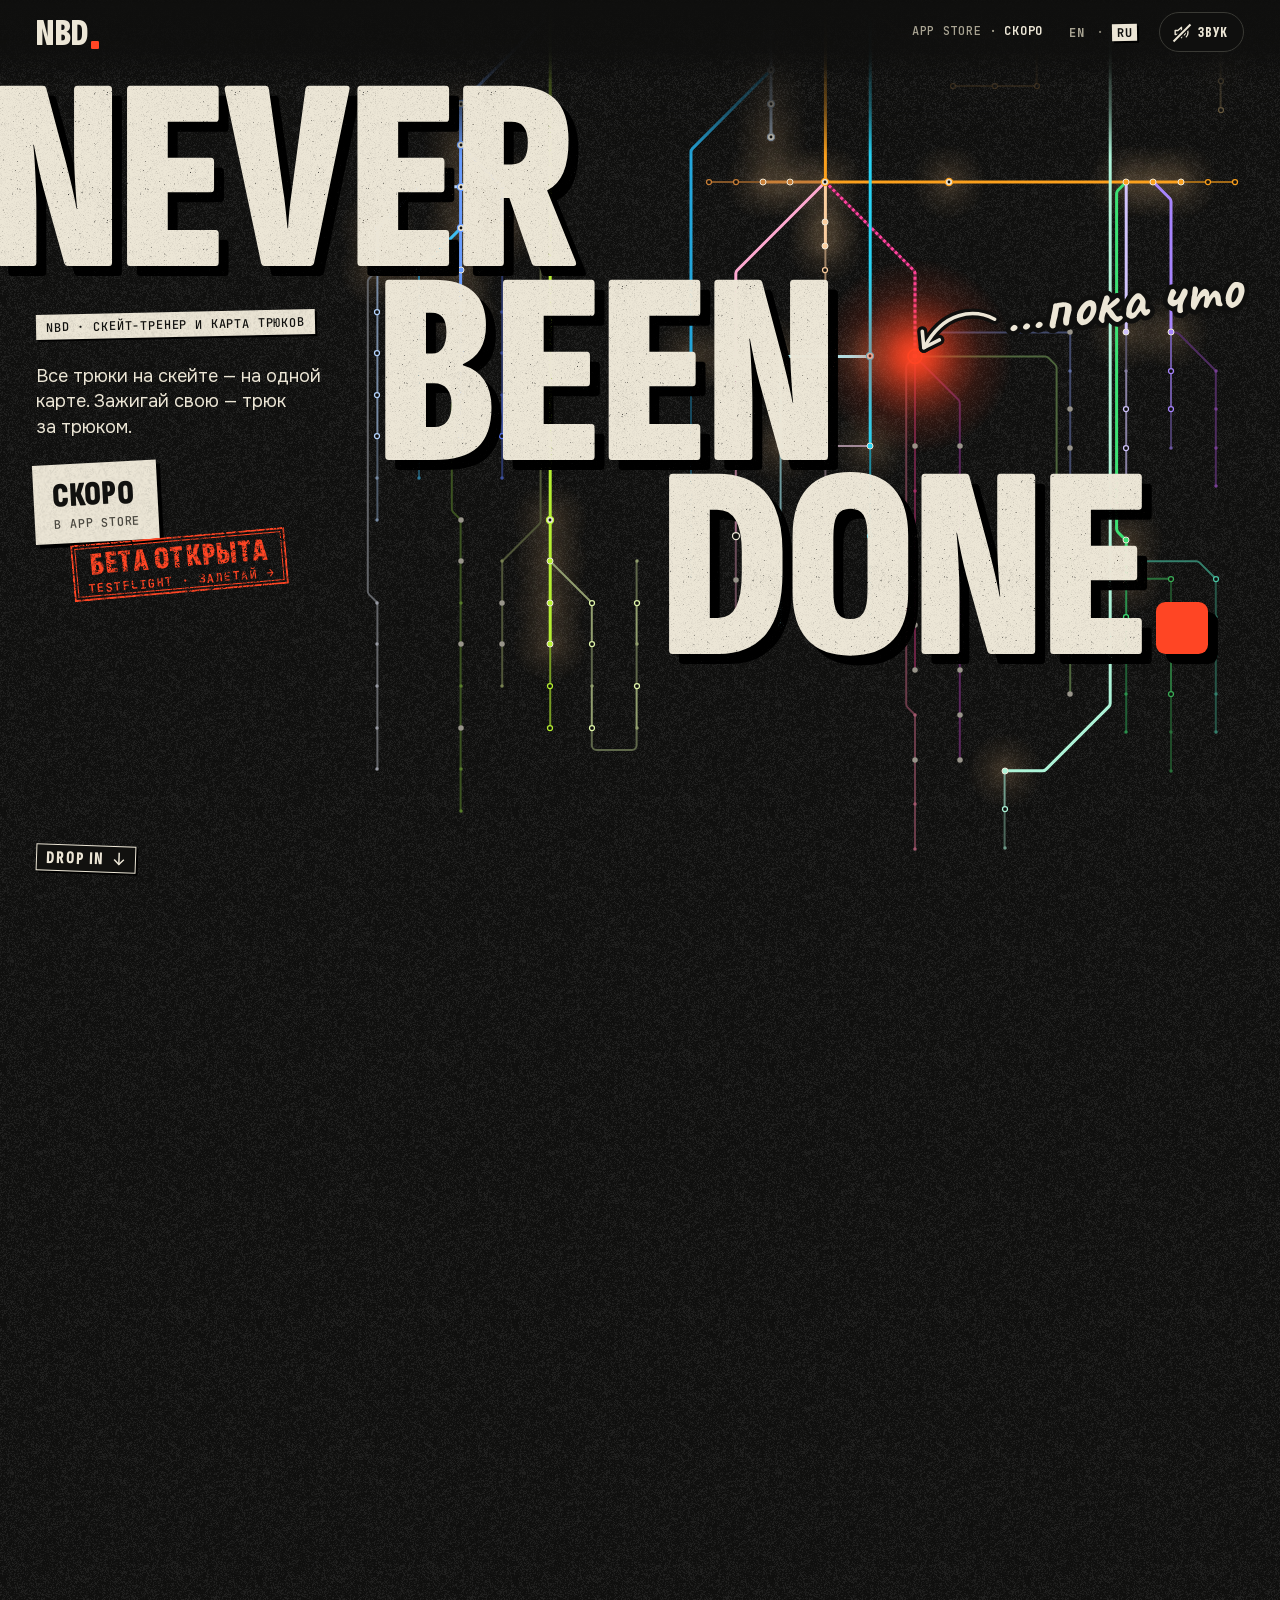
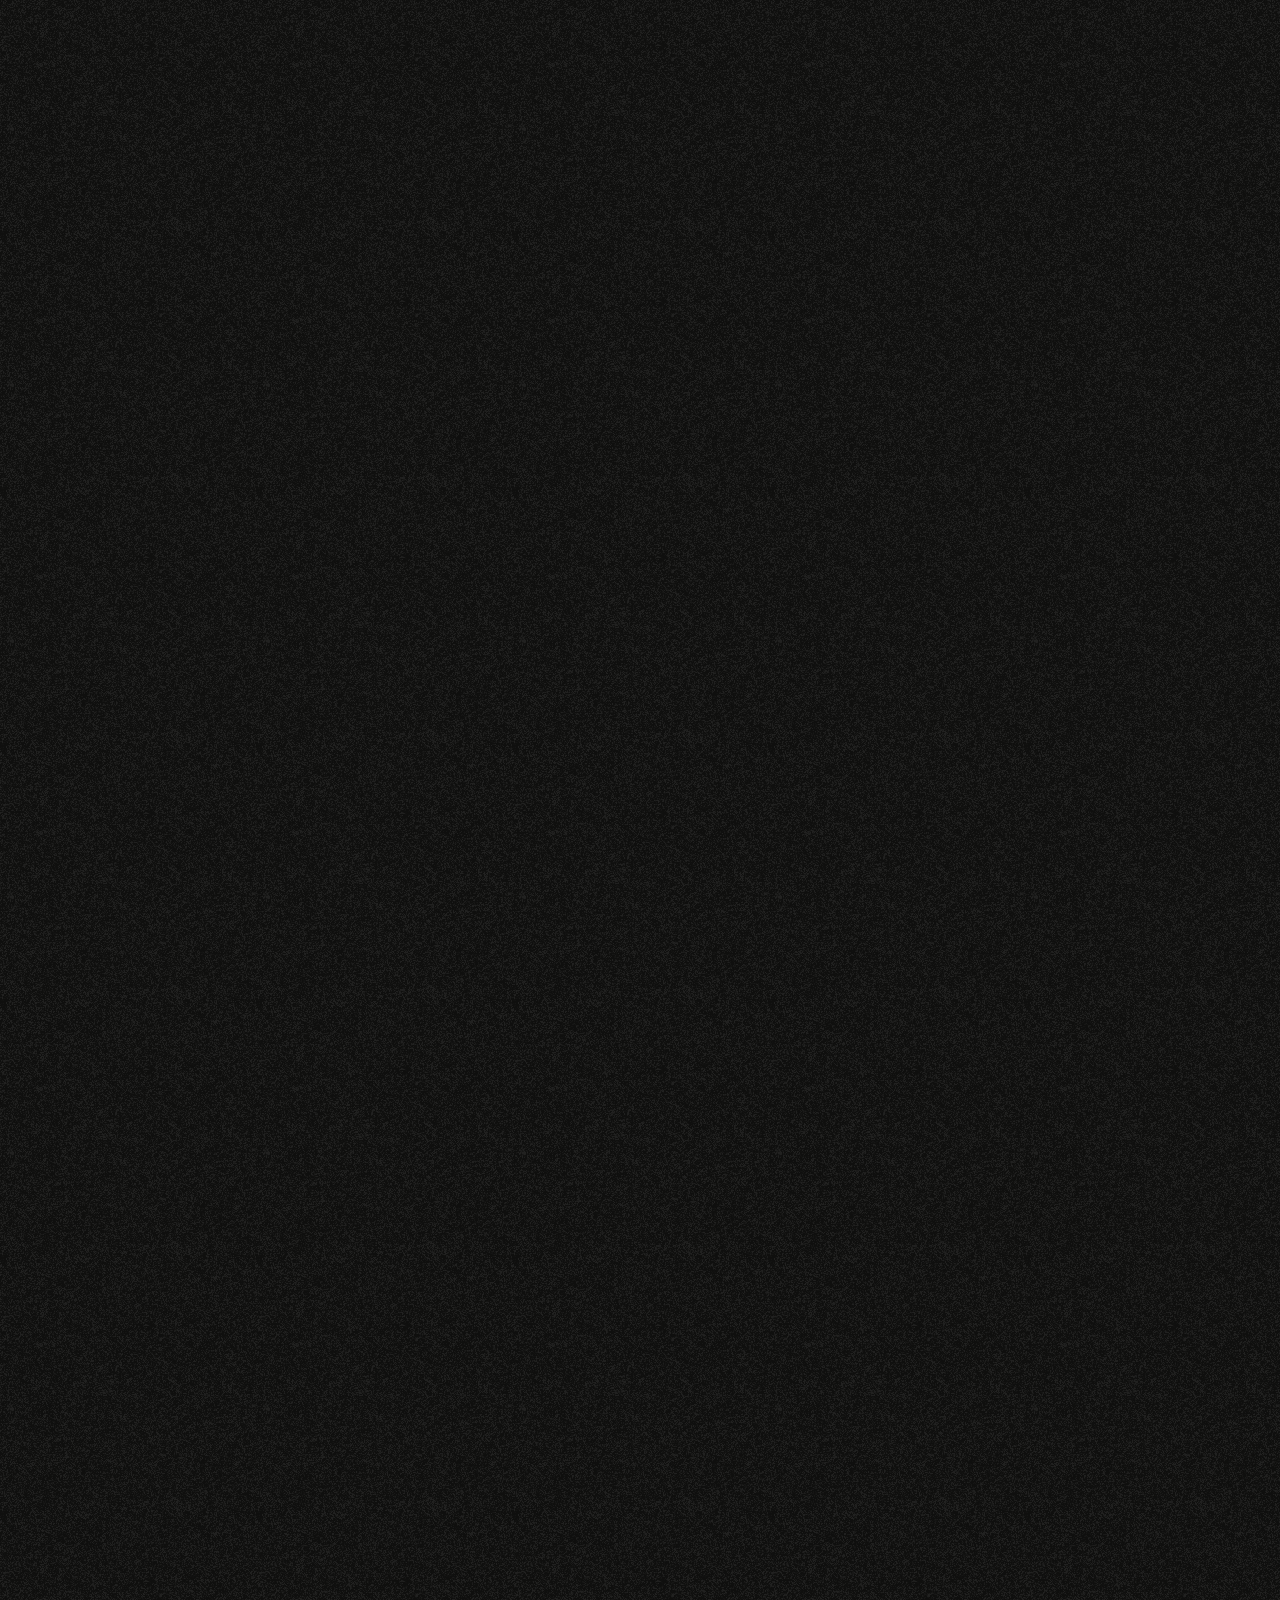
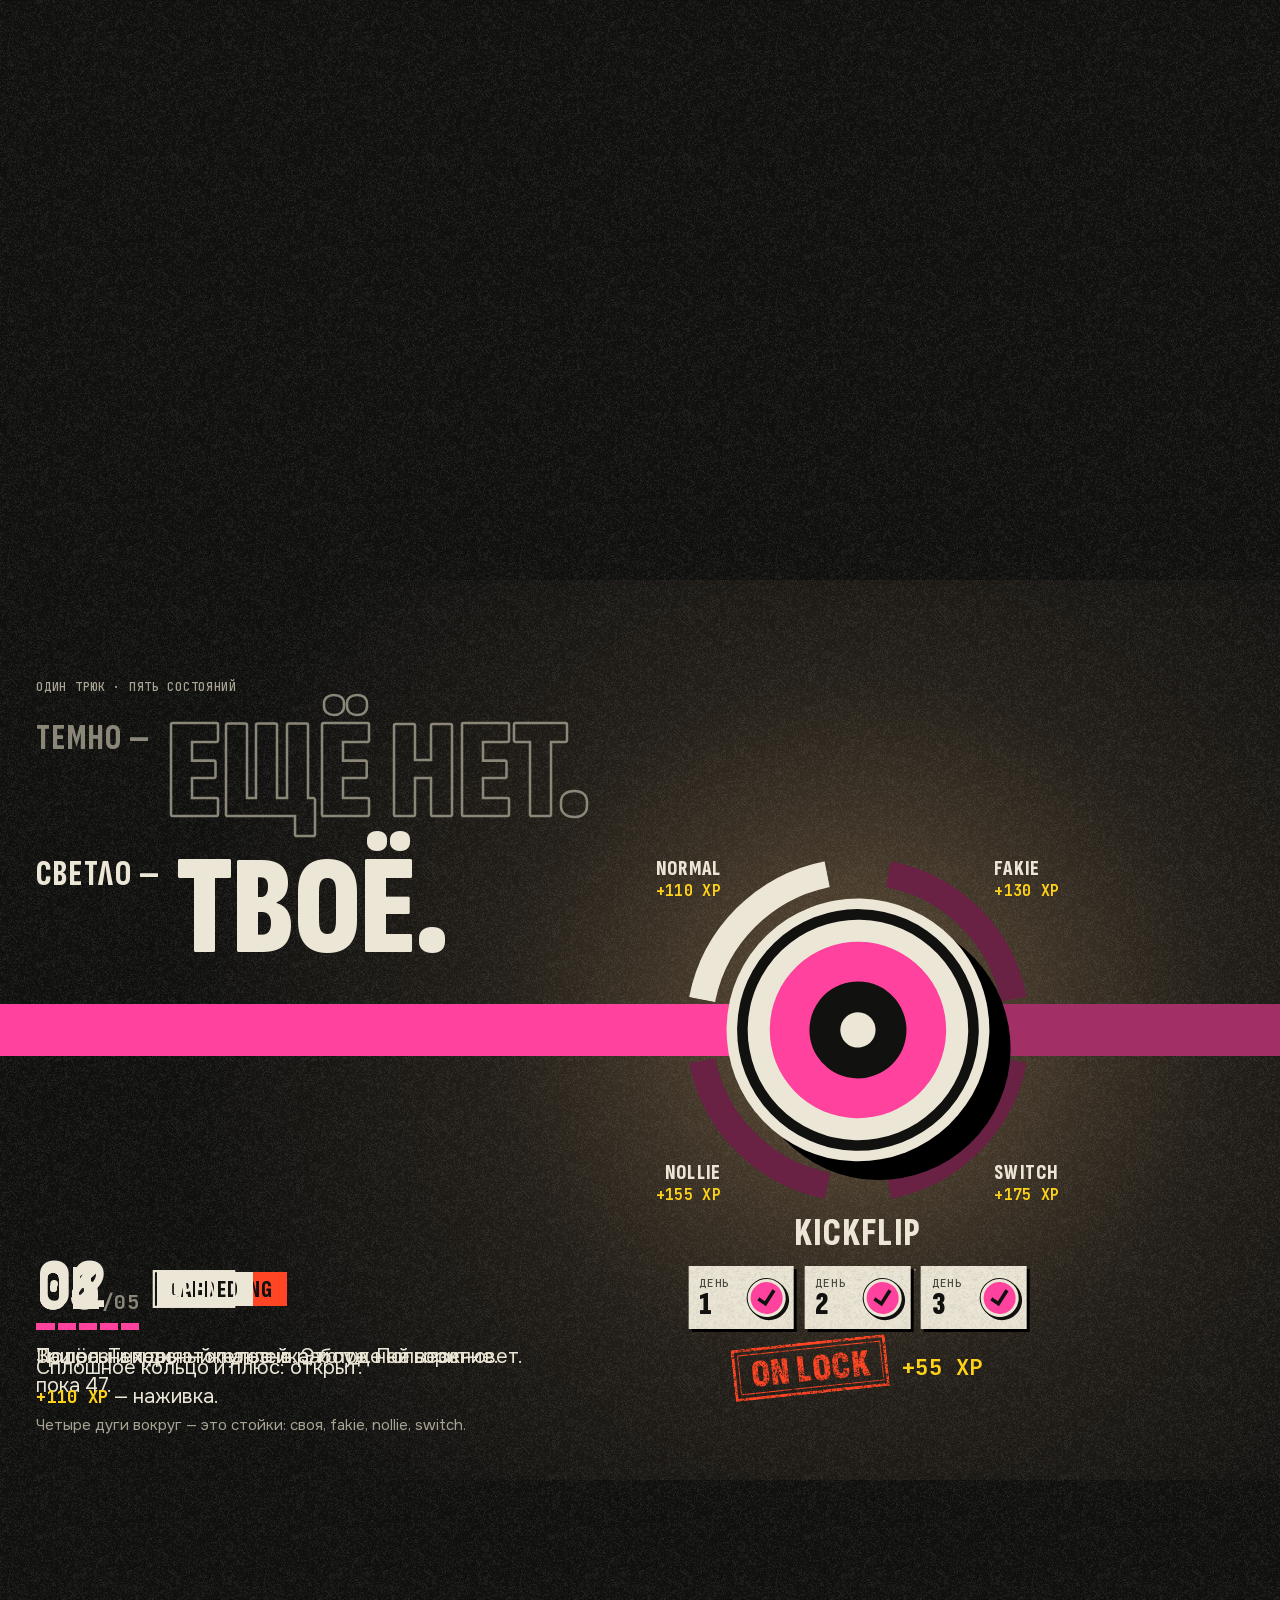
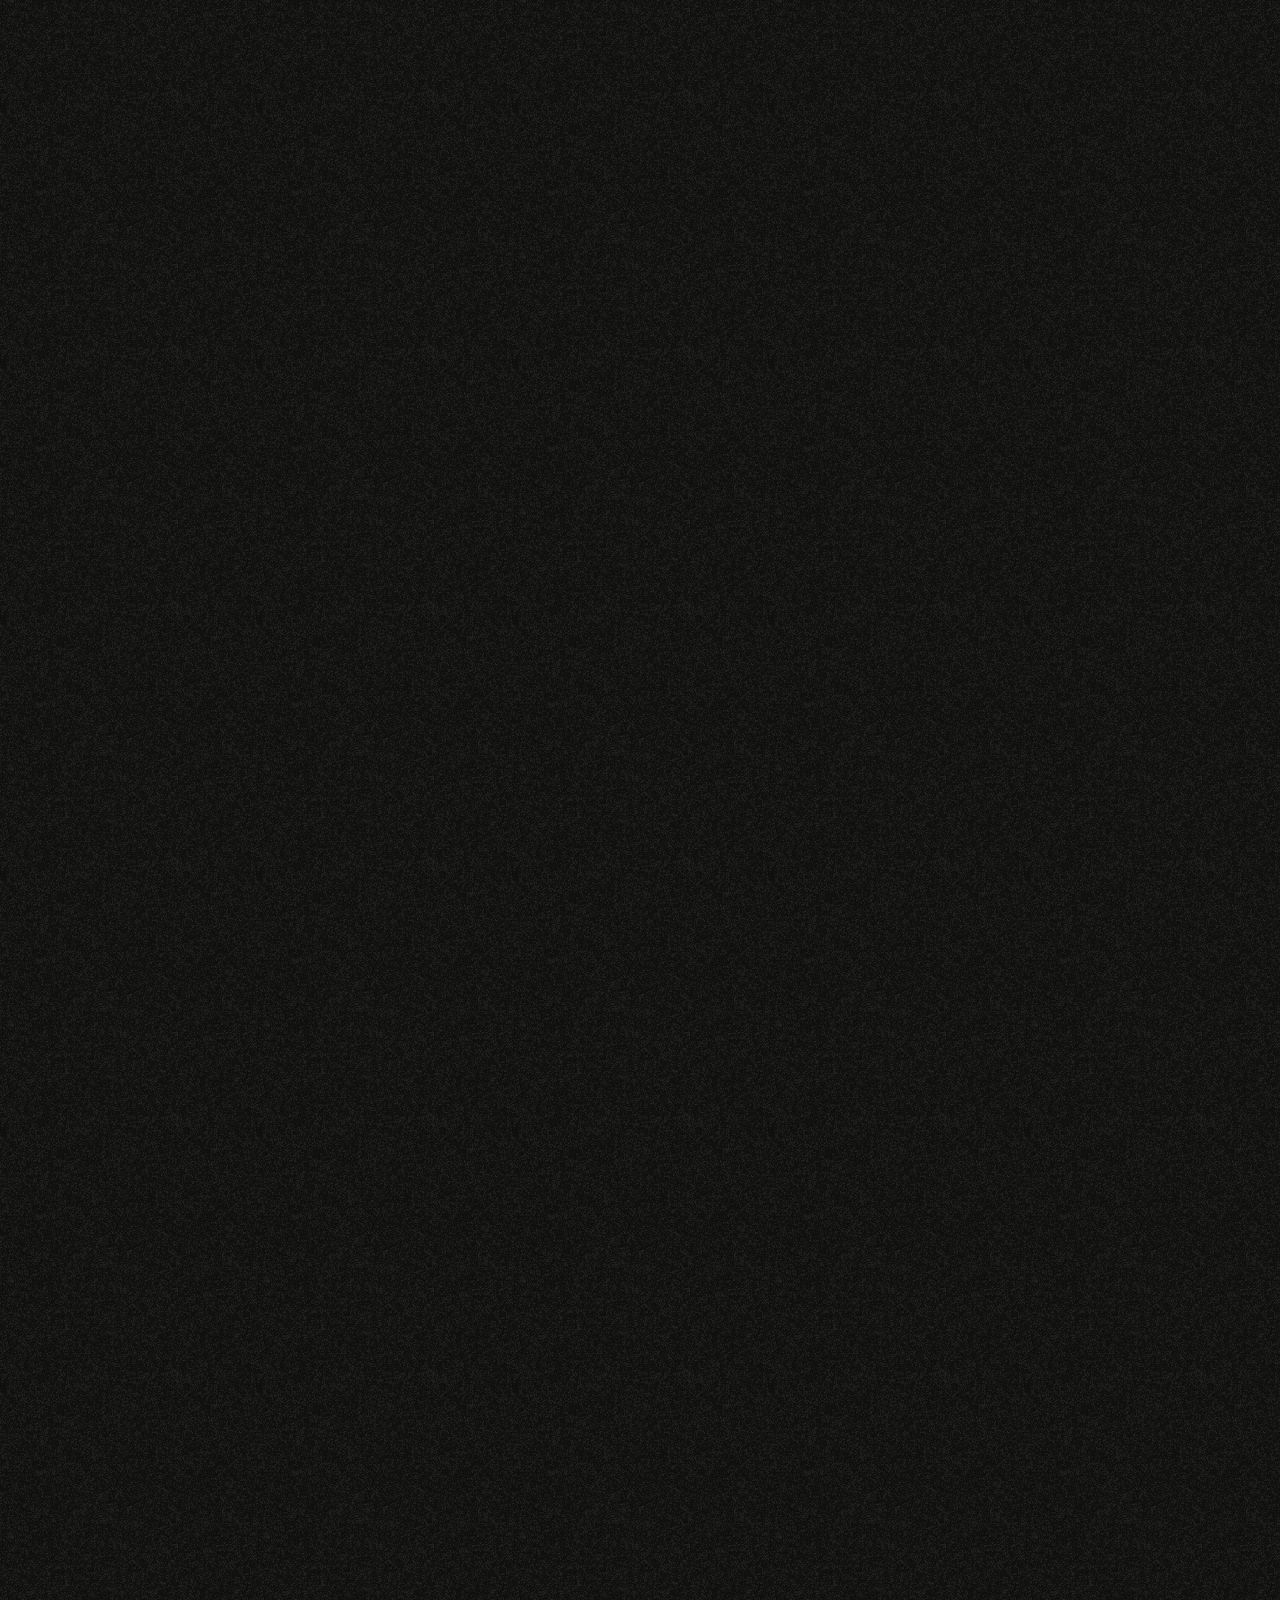
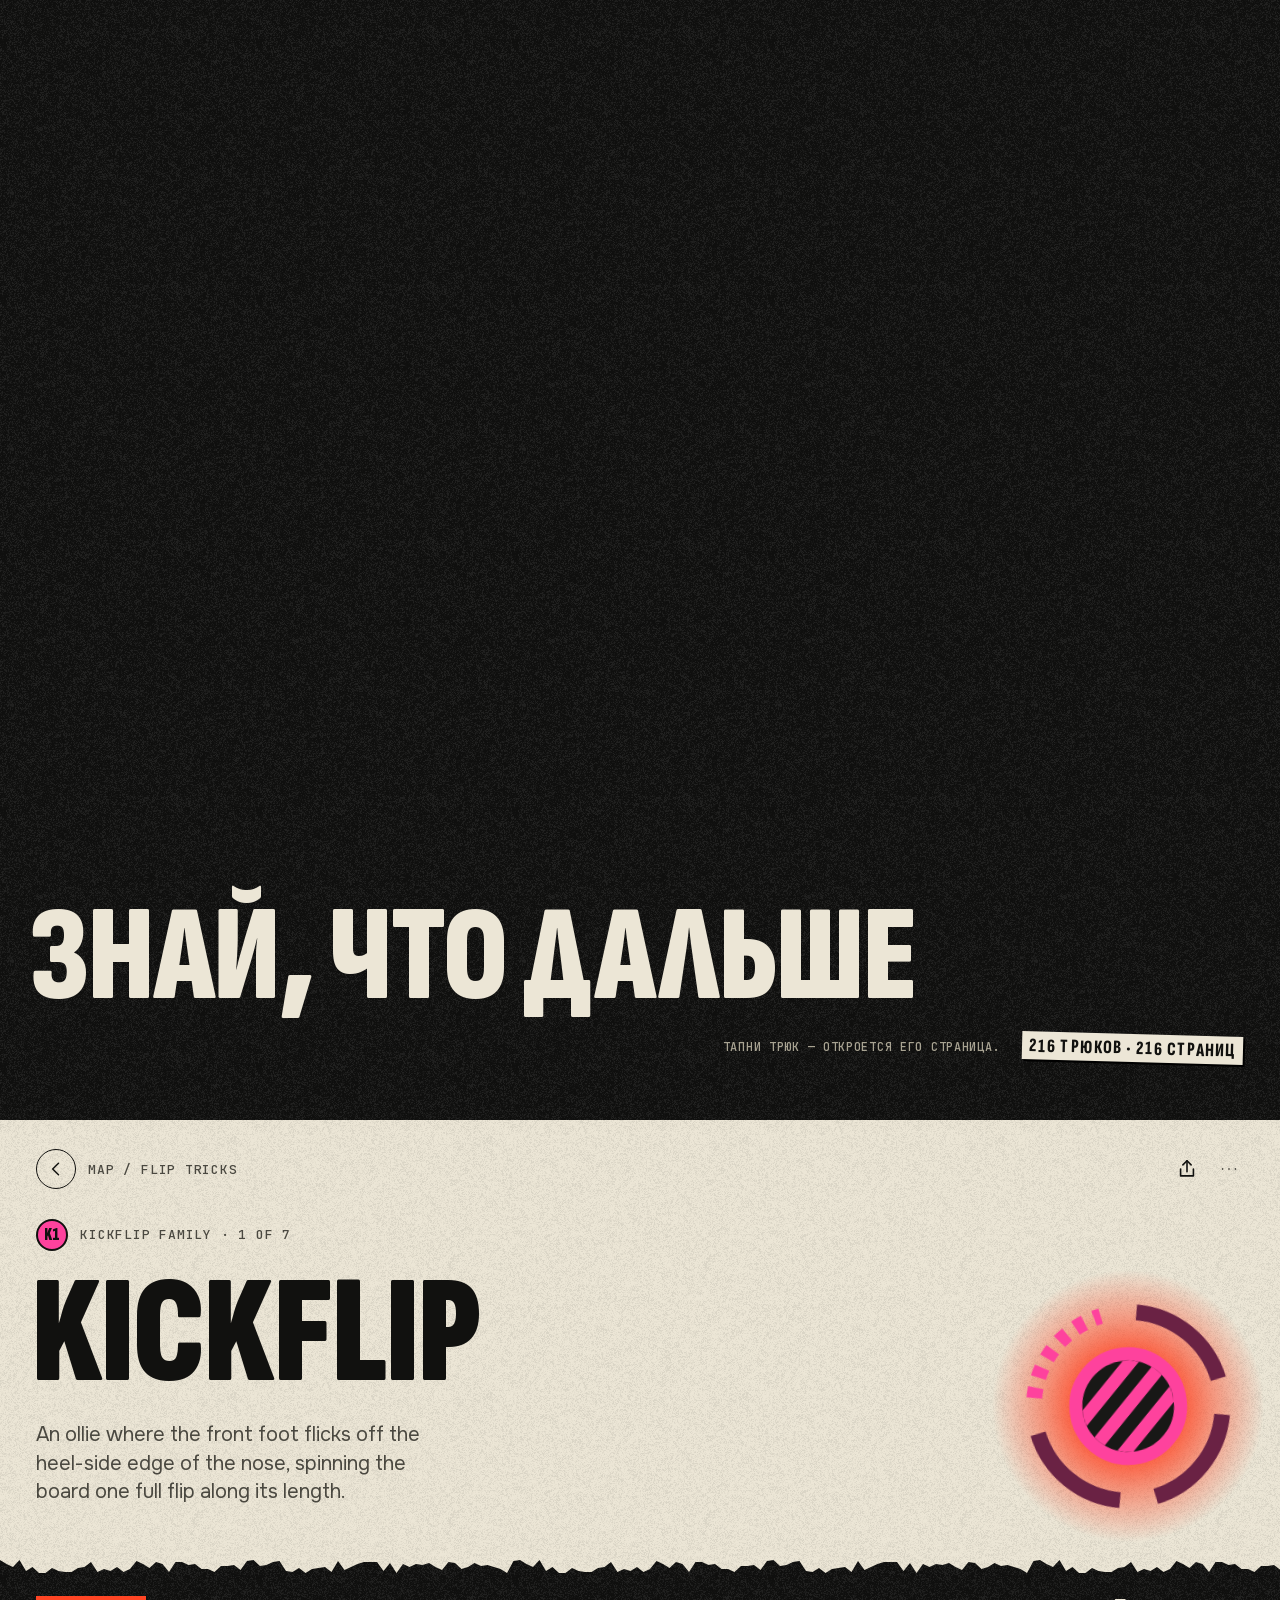
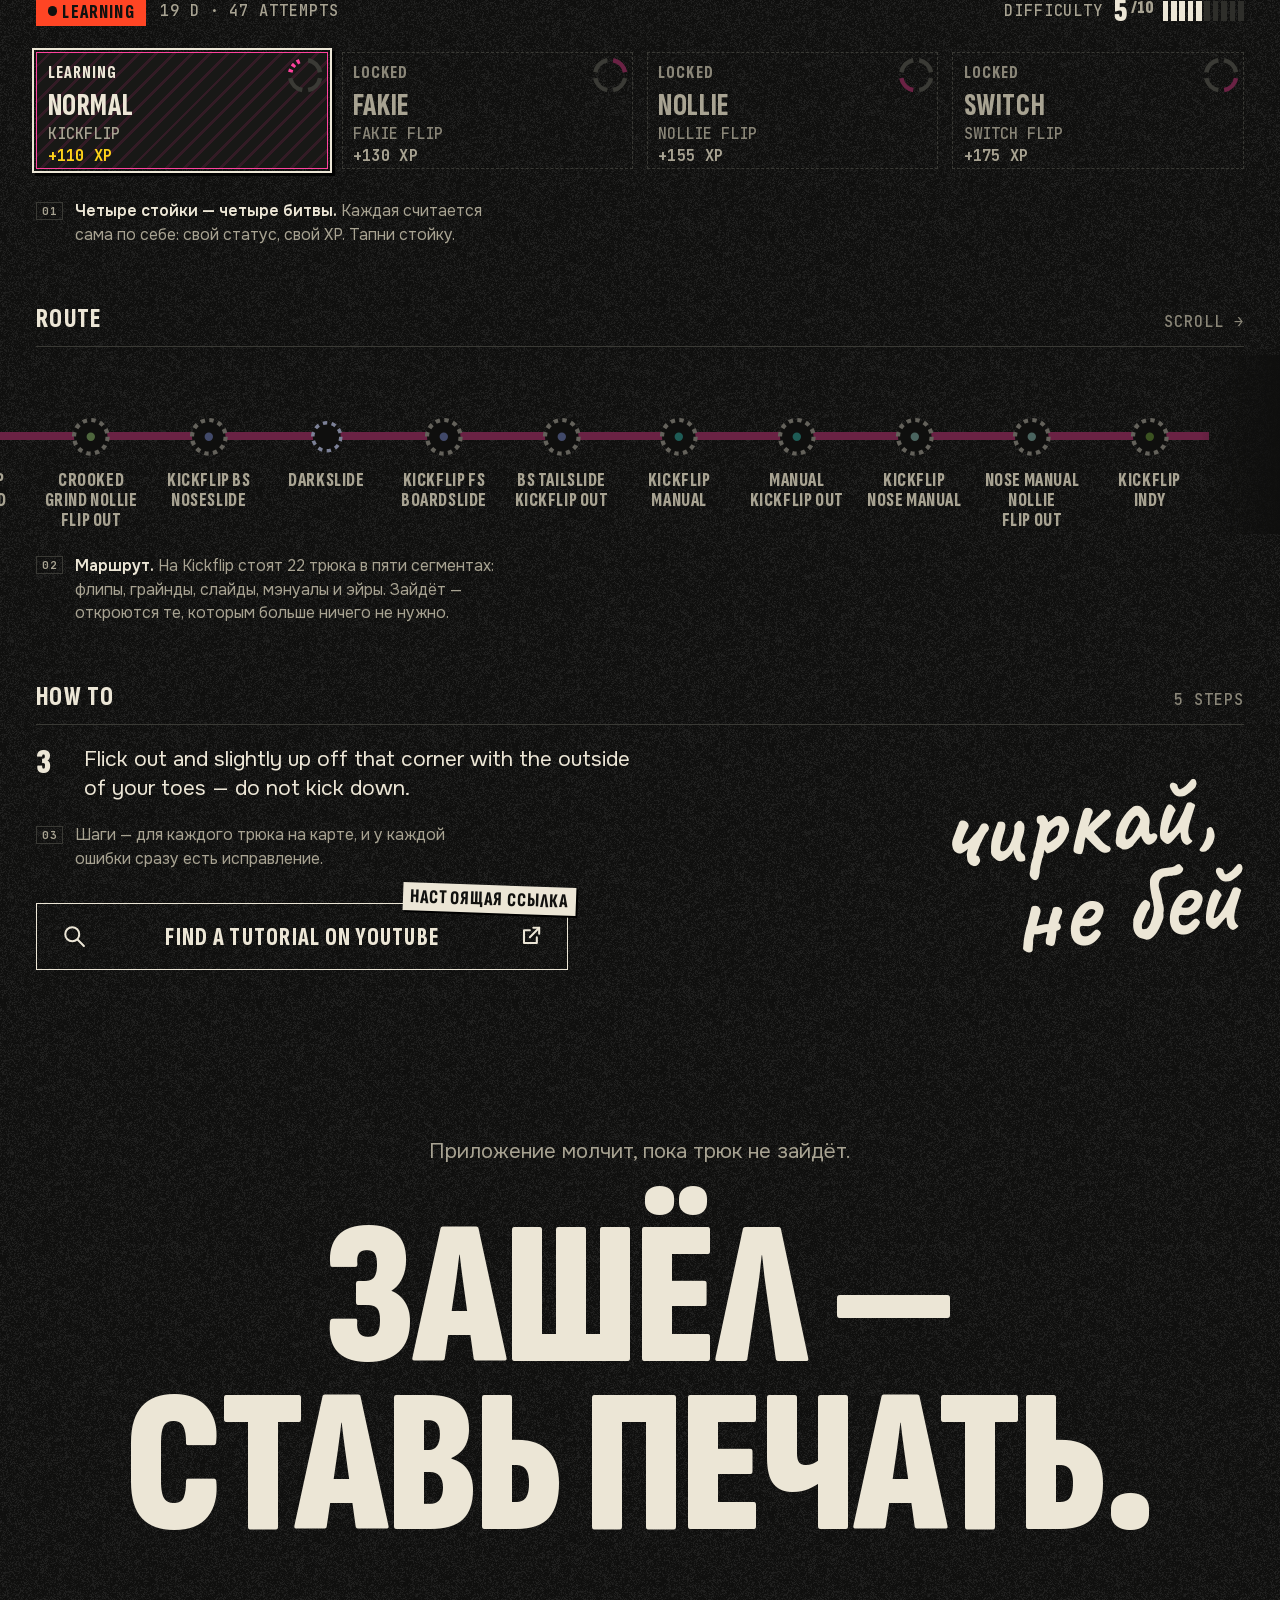
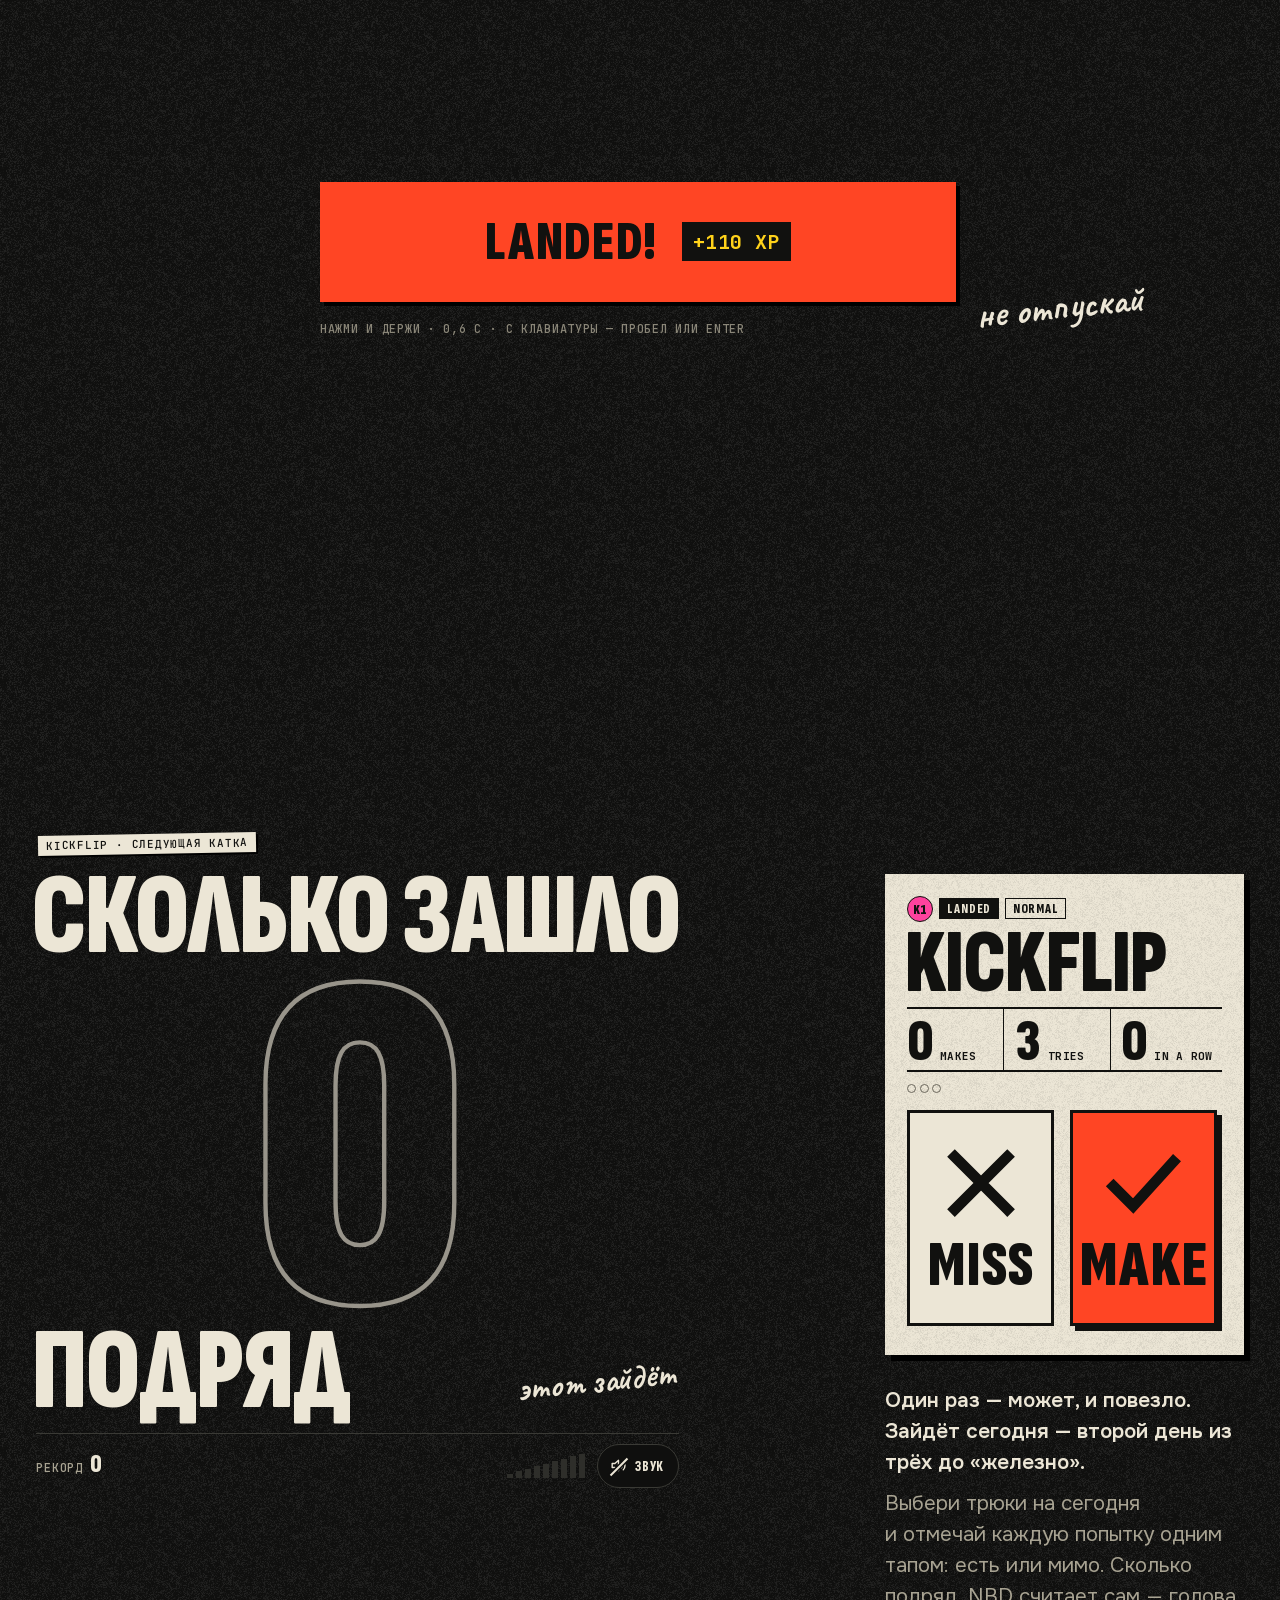
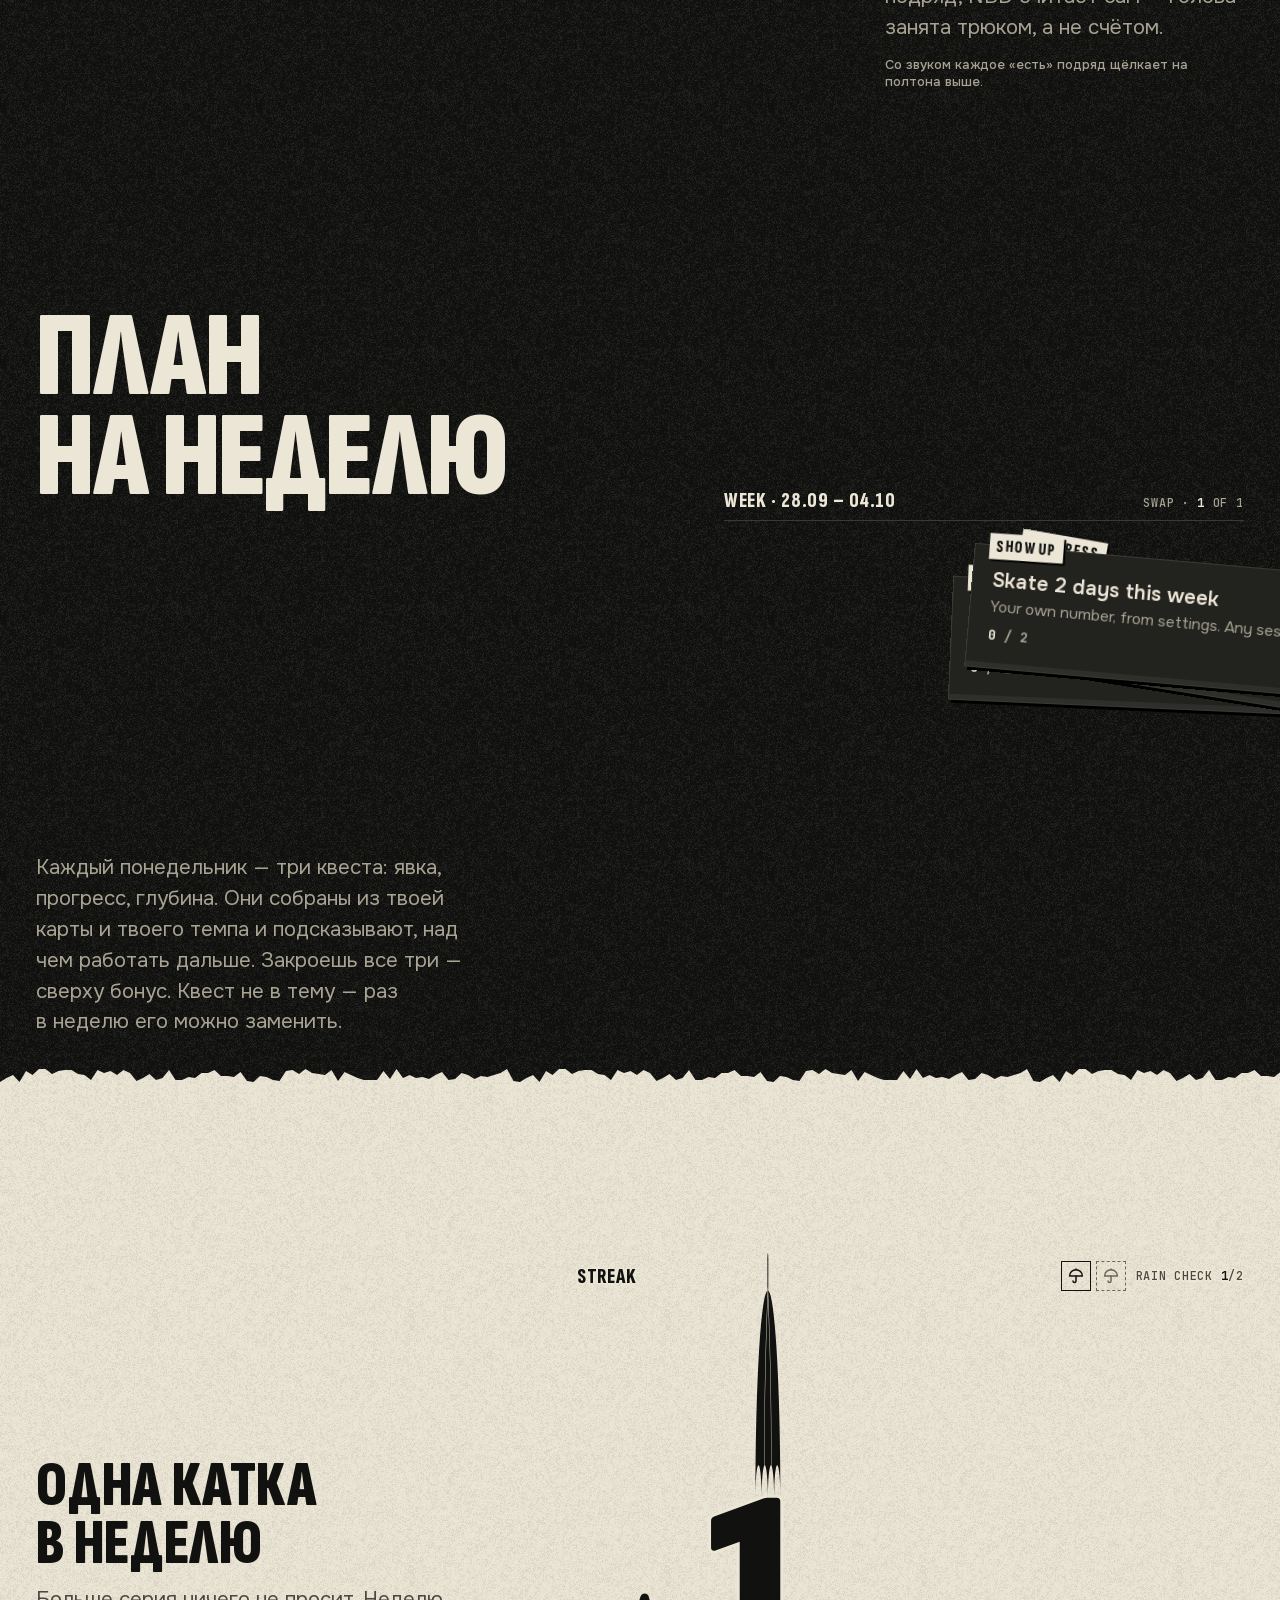
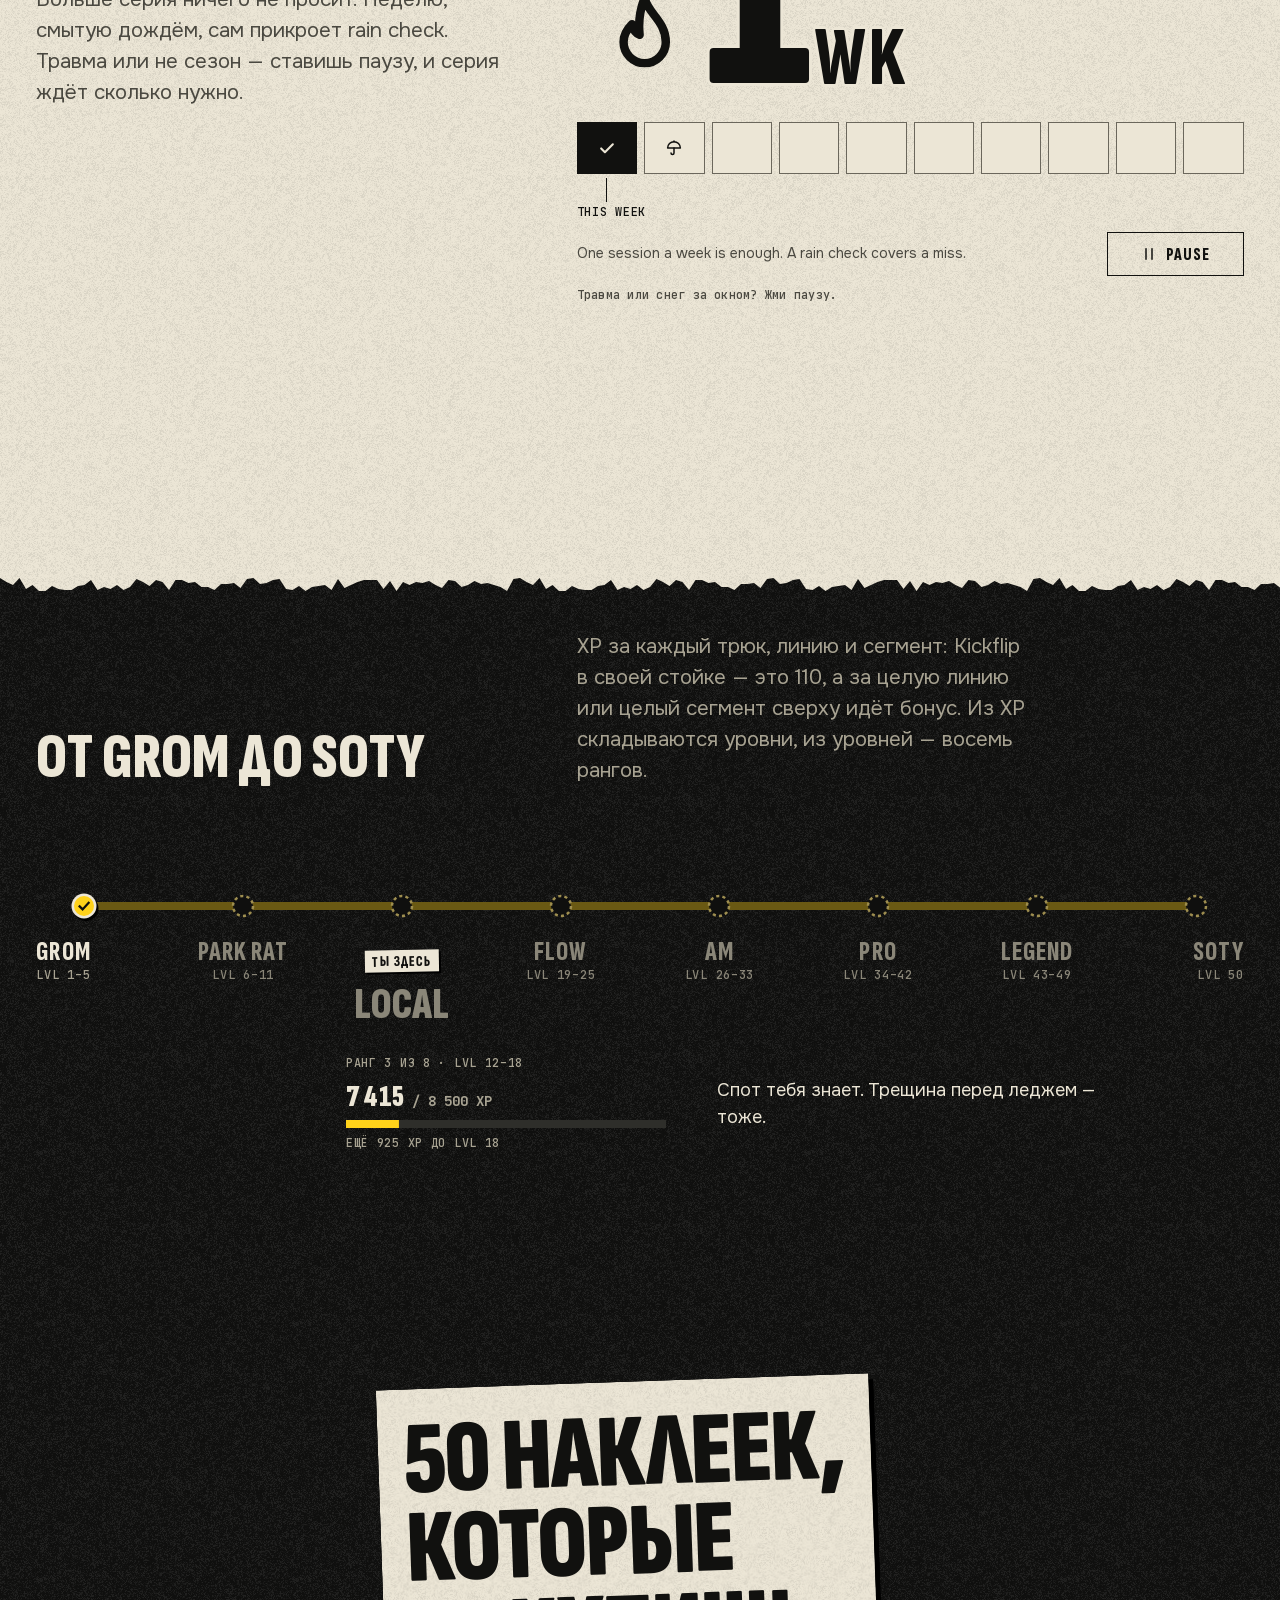
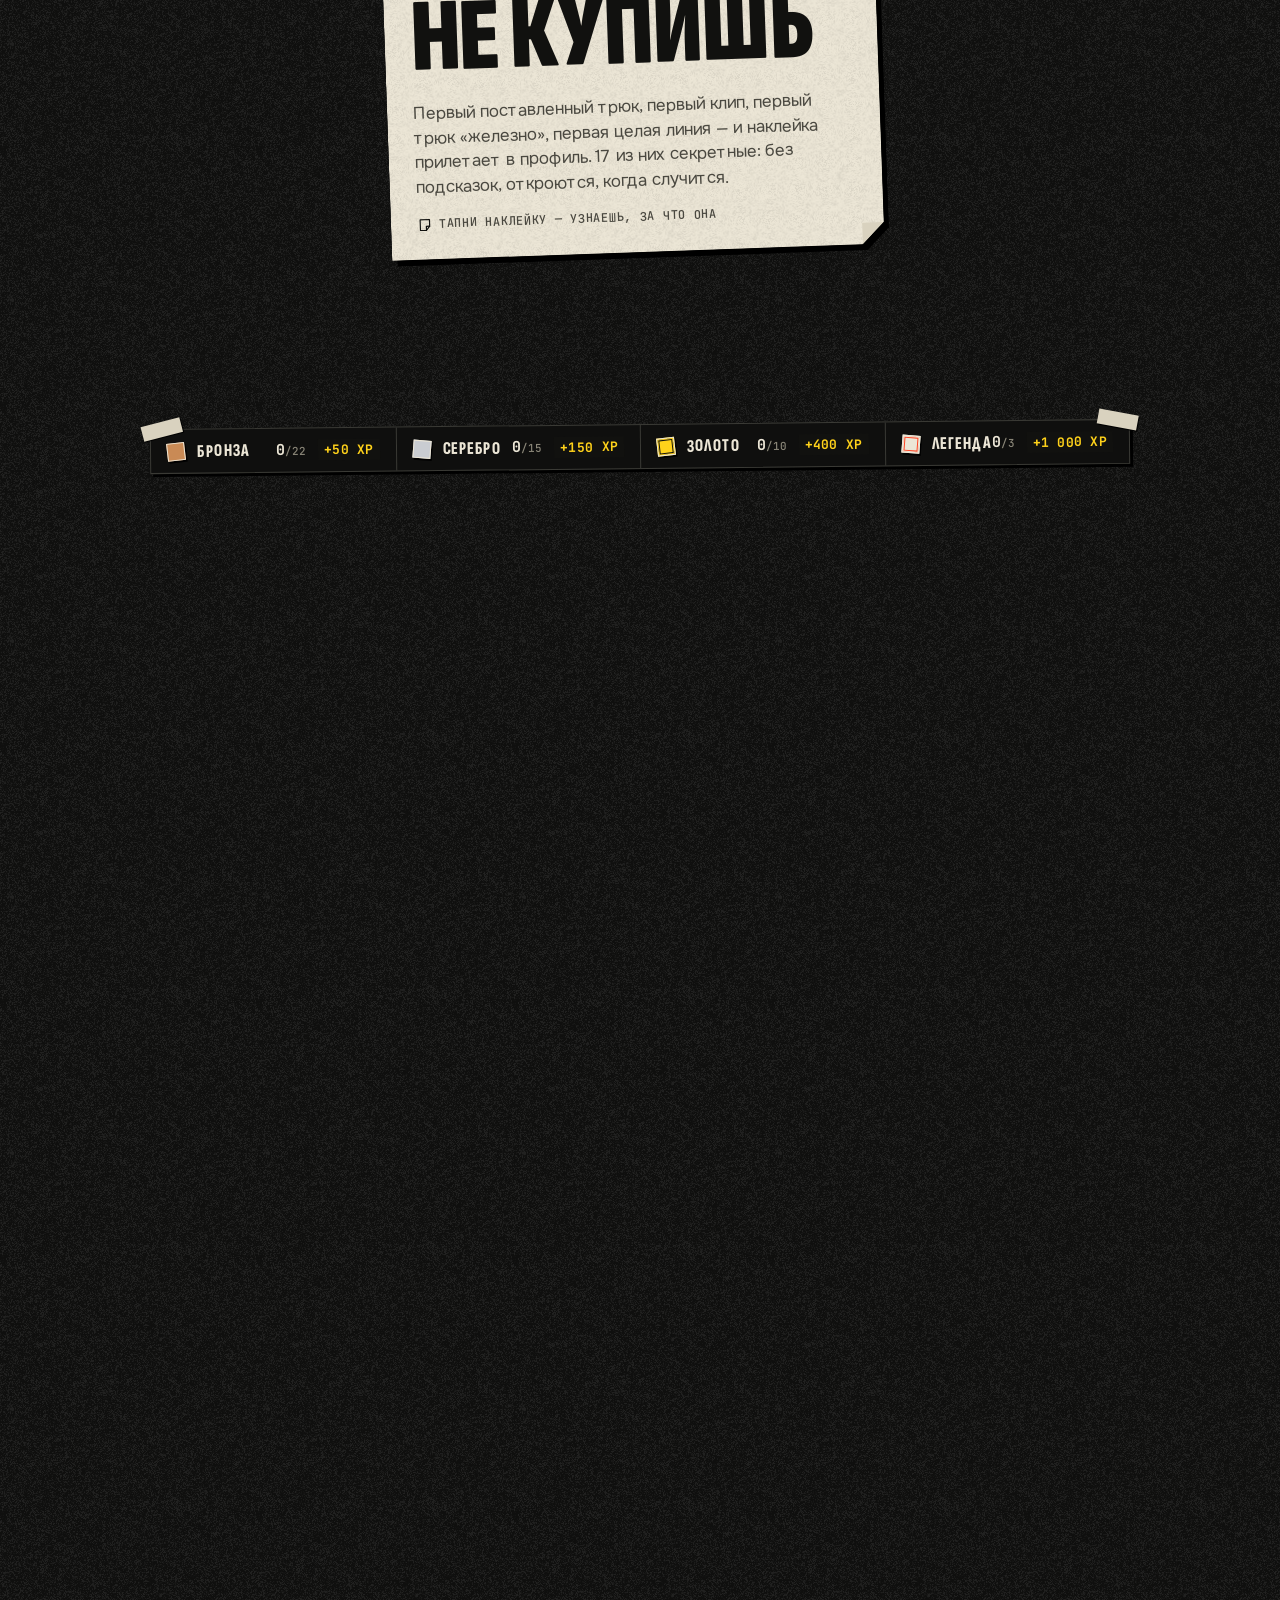
==== commit ef0d7feb: "feat: count tricks from the dataset, 216 with Cannonball Published from xoyk/nbd db9019c (site/). Th" ====
--- a/ru/index.html
+++ b/ru/index.html
@@ -22,7 +22,7 @@
   <link rel="alternate" hreflang="x-default" href="https://xoyk.github.io/nbd-app/">
   <meta property="og:type" content="website">
   <meta property="og:title" content="NBD. — карта всех трюков на скейте">
-  <meta property="og:description" content="215 трюков, 10 сегментов, 39 линий. Зашёл трюк — ставь печать и зажигай карту. Скоро в App Store.">
+  <meta property="og:description" content="216 трюков, 10 сегментов, 39 линий. Зашёл трюк — ставь печать и зажигай карту. Скоро в App Store.">
   <meta property="og:url" content="https://xoyk.github.io/nbd-app/ru/">
   <meta property="og:image" content="https://xoyk.github.io/nbd-app/assets/img/og-ru.png">
   <meta property="og:image:width" content="1200">
@@ -132,7 +132,7 @@
       <div class="hero__bscrim" aria-hidden="true"></div>
       <div class="hero__bfade" aria-hidden="true"></div>
       <div class="hero__beat hero__beat--1" data-beat="1">
-        <p class="hero__kicker"><span>215 трюков · 10 сегментов · 39 линий</span></p>
+        <p class="hero__kicker"><span>216 трюков · 10 сегментов · 39 линий</span></p>
         <h2 class="hero__strips"><span class="hero__strip"><span>Каждый огонёк —</span></span> <span class="hero__strip"><span>трюк, который</span></span> <span class="hero__strip"><span>у тебя есть.</span></span></h2>
         <p class="hero__note">Линии растут из Stance — так же, как трюки растут друг из друга.</p>
       </div>
@@ -247,7 +247,7 @@
        language. The section ends where the app's page does: its sticky action row is the next section's LANDED!. -->
   <header class="tk-intro wrap" data-tk-intro>
     <h2 class="tk-title t-poster" id="trick-title"><span class="tk-w tk-w--1"><span>Знай,</span></span> <span class="tk-w tk-w--2"><span>что</span></span> <span class="tk-w tk-w--3"><span>дальше</span></span></h2>
-    <p class="tk-label" data-tk-label><span class="tape tape--word tk-label__tape"><span>215 трюков · 215 страниц</span></span><span class="tk-label__tap t-mono">Тапни трюк — откроется его страница.</span></p>
+    <p class="tk-label" data-tk-label><span class="tape tape--word tk-label__tape"><span>216 трюков · 216 страниц</span></span><span class="tk-label__tap t-mono">Тапни трюк — откроется его страница.</span></p>
   </header>
 
   <div class="tk-app" role="group" aria-label="Страница Kickflip — как в приложении">
@@ -885,7 +885,7 @@
       <div class="finale__scrim finale__scrim--top" aria-hidden="true"></div>
       <div class="finale__scrim finale__scrim--foot" aria-hidden="true"></div>
       <div class="finale__scrim finale__scrim--base" aria-hidden="true"></div>
-      <p class="sr-only">Kickflip на карте трюков ночью. Пока листаешь, вид отъезжает до всего города и загорается каждый трюк — от Stance дальше, линия за линией, пока не загорятся все 215.</p>
+      <p class="sr-only">Kickflip на карте трюков ночью. Пока листаешь, вид отъезжает до всего города и загорается каждый трюк — от Stance дальше, линия за линией, пока не загорятся все 216.</p>
 
       <!-- The title card while the lights run: a time-lapse, seasons in one scroll. -->
       <div class="finale__card">
@@ -933,7 +933,7 @@
   <script>
     window.NBD_LANG = 'ru';
     window.NBD_BASE = '../';
-    window.NBD_I18N = {"finale":{"shareTitle":"NBD. — карта всех трюков на скейте","copied":"Ссылка скопирована","copiedLive":"Ссылка скопирована. Кидай в чат своим.","copyByHand":"Скопируй ссылку:"},"hero":{"state":{"locked":"locked","available":"open","learning":"learning","landed":"landed","onLock":"on lock"},"buildsOn":{"one":"стоит на {n} трюке","few":"стоит на {n} трюках","many":"стоит на {n} трюках","other":"стоит на {n} трюка"},"root":"отсюда начинаются все линии"},"landed":{"hint":"Держи, пока не заполнится полоска","after":"Зашёл. Подержи ещё раз — повторим","mapLabelLanded":"Карта трюков вокруг Kickflip. Kickflip зашёл, вокруг открылось 14 трюков.","addClip":"В приложении здесь камера: снимаешь, как зашёл трюк, или берёшь видео из галереи.","share":"В приложении так уходит карточка с печатью. А здесь — ссылка на эту страницу.","copied":"Ссылка скопирована. В приложении ушла бы карточка с печатью.","shareTitle":"NBD. — карта всех трюков на скейте","announce":"Kickflip зашёл. Плюс 160 XP. Открылось 14 трюков.","stampA11y":"Landed, {date}, normal"},"plan":{"swapA11y":"Заменить квест: {title}","swapped":"Квест заменён: {title}. Замена на эту неделю потрачена.","swapUsed":"Замена на эту неделю потрачена","paused":"Серия на паузе. Остаётся 1 неделя.","resumed":"Серия снова идёт."},"session":{"kicker":"Kickflip · поставлен · следующая катка","hand":{"idle":"этот зайдёт","first":"первый зашёл","streak":"пошло","top":"прёт","broke":"без драмы"},"live":{"make":"Есть. Подряд: {run}. Зашло {makes} из {tries}.","miss":"Мимо. Подряд снова 0. Зашло {makes} из {tries}.","day":"Есть. Подряд: {run}. Зашло {makes} из {tries}. Kickflip — плюс день: 2 из 3 до «железно»."},"soundOn":"Звук включён. Выключить","soundOff":"Звук выключен. Включить"},"site":{"sound":"Звук","soundUnavailable":"В этом браузере звук недоступен","soundNone":"Без звука","soundSilent":"Бесшумный режим глушит звук","shareTitle":"NBD. — карта всех трюков на скейте"},"states":{},"stickers":{"tier":{"bronze":"бронза","silver":"серебро","gold":"золото","legend":"легенда"},"kicker":"{tier}","secretKicker":"секретная · {tier}","secretBody":"Секретная. Условие не показываем — откроется сама, когда случится.","srEarned":"{tier}, +{xp} XP. {description}","srSecret":"Секретная ачивка, {tier}, +{xp} XP. Условие не показываем — откроется сама, когда случится."},"yours":{"trick":"trick","tricks":"tricks","chip":"{trick}, линия {code}","lit":"{trick} горит, и всё, на чём он стоит, тоже. На карте {total} из 215.","off":"{trick} больше не на карте. На ней {total} из 215.","reset":"Карта снова тёмная."}};
+    window.NBD_I18N = {"finale":{"shareTitle":"NBD. — карта всех трюков на скейте","copied":"Ссылка скопирована","copiedLive":"Ссылка скопирована. Кидай в чат своим.","copyByHand":"Скопируй ссылку:"},"hero":{"state":{"locked":"locked","available":"open","learning":"learning","landed":"landed","onLock":"on lock"},"buildsOn":{"one":"стоит на {n} трюке","few":"стоит на {n} трюках","many":"стоит на {n} трюках","other":"стоит на {n} трюка"},"root":"отсюда начинаются все линии"},"landed":{"hint":"Держи, пока не заполнится полоска","after":"Зашёл. Подержи ещё раз — повторим","mapLabelLanded":"Карта трюков вокруг Kickflip. Kickflip зашёл, вокруг открылось 14 трюков.","addClip":"В приложении здесь камера: снимаешь, как зашёл трюк, или берёшь видео из галереи.","share":"В приложении так уходит карточка с печатью. А здесь — ссылка на эту страницу.","copied":"Ссылка скопирована. В приложении ушла бы карточка с печатью.","shareTitle":"NBD. — карта всех трюков на скейте","announce":"Kickflip зашёл. Плюс 160 XP. Открылось 14 трюков.","stampA11y":"Landed, {date}, normal"},"plan":{"swapA11y":"Заменить квест: {title}","swapped":"Квест заменён: {title}. Замена на эту неделю потрачена.","swapUsed":"Замена на эту неделю потрачена","paused":"Серия на паузе. Остаётся 1 неделя.","resumed":"Серия снова идёт."},"session":{"kicker":"Kickflip · поставлен · следующая катка","hand":{"idle":"этот зайдёт","first":"первый зашёл","streak":"пошло","top":"прёт","broke":"без драмы"},"live":{"make":"Есть. Подряд: {run}. Зашло {makes} из {tries}.","miss":"Мимо. Подряд снова 0. Зашло {makes} из {tries}.","day":"Есть. Подряд: {run}. Зашло {makes} из {tries}. Kickflip — плюс день: 2 из 3 до «железно»."},"soundOn":"Звук включён. Выключить","soundOff":"Звук выключен. Включить"},"site":{"sound":"Звук","soundUnavailable":"В этом браузере звук недоступен","soundNone":"Без звука","soundSilent":"Бесшумный режим глушит звук","shareTitle":"NBD. — карта всех трюков на скейте"},"states":{},"stickers":{"tier":{"bronze":"бронза","silver":"серебро","gold":"золото","legend":"легенда"},"kicker":"{tier}","secretKicker":"секретная · {tier}","secretBody":"Секретная. Условие не показываем — откроется сама, когда случится.","srEarned":"{tier}, +{xp} XP. {description}","srSecret":"Секретная ачивка, {tier}, +{xp} XP. Условие не показываем — откроется сама, когда случится."},"yours":{"trick":"trick","tricks":"tricks","chip":"{trick}, линия {code}","lit":"{trick} горит, и всё, на чём он стоит, тоже. На карте {total} из 216.","off":"{trick} больше не на карте. На ней {total} из 216.","reset":"Карта снова тёмная."}};
     // Pinned sections take their height before the first paint (data-pin="4.2" → --pin: 4.2).
     document.querySelectorAll('[data-pin]').forEach(function (s) { s.style.setProperty('--pin', s.getAttribute('data-pin')); });
   </script>
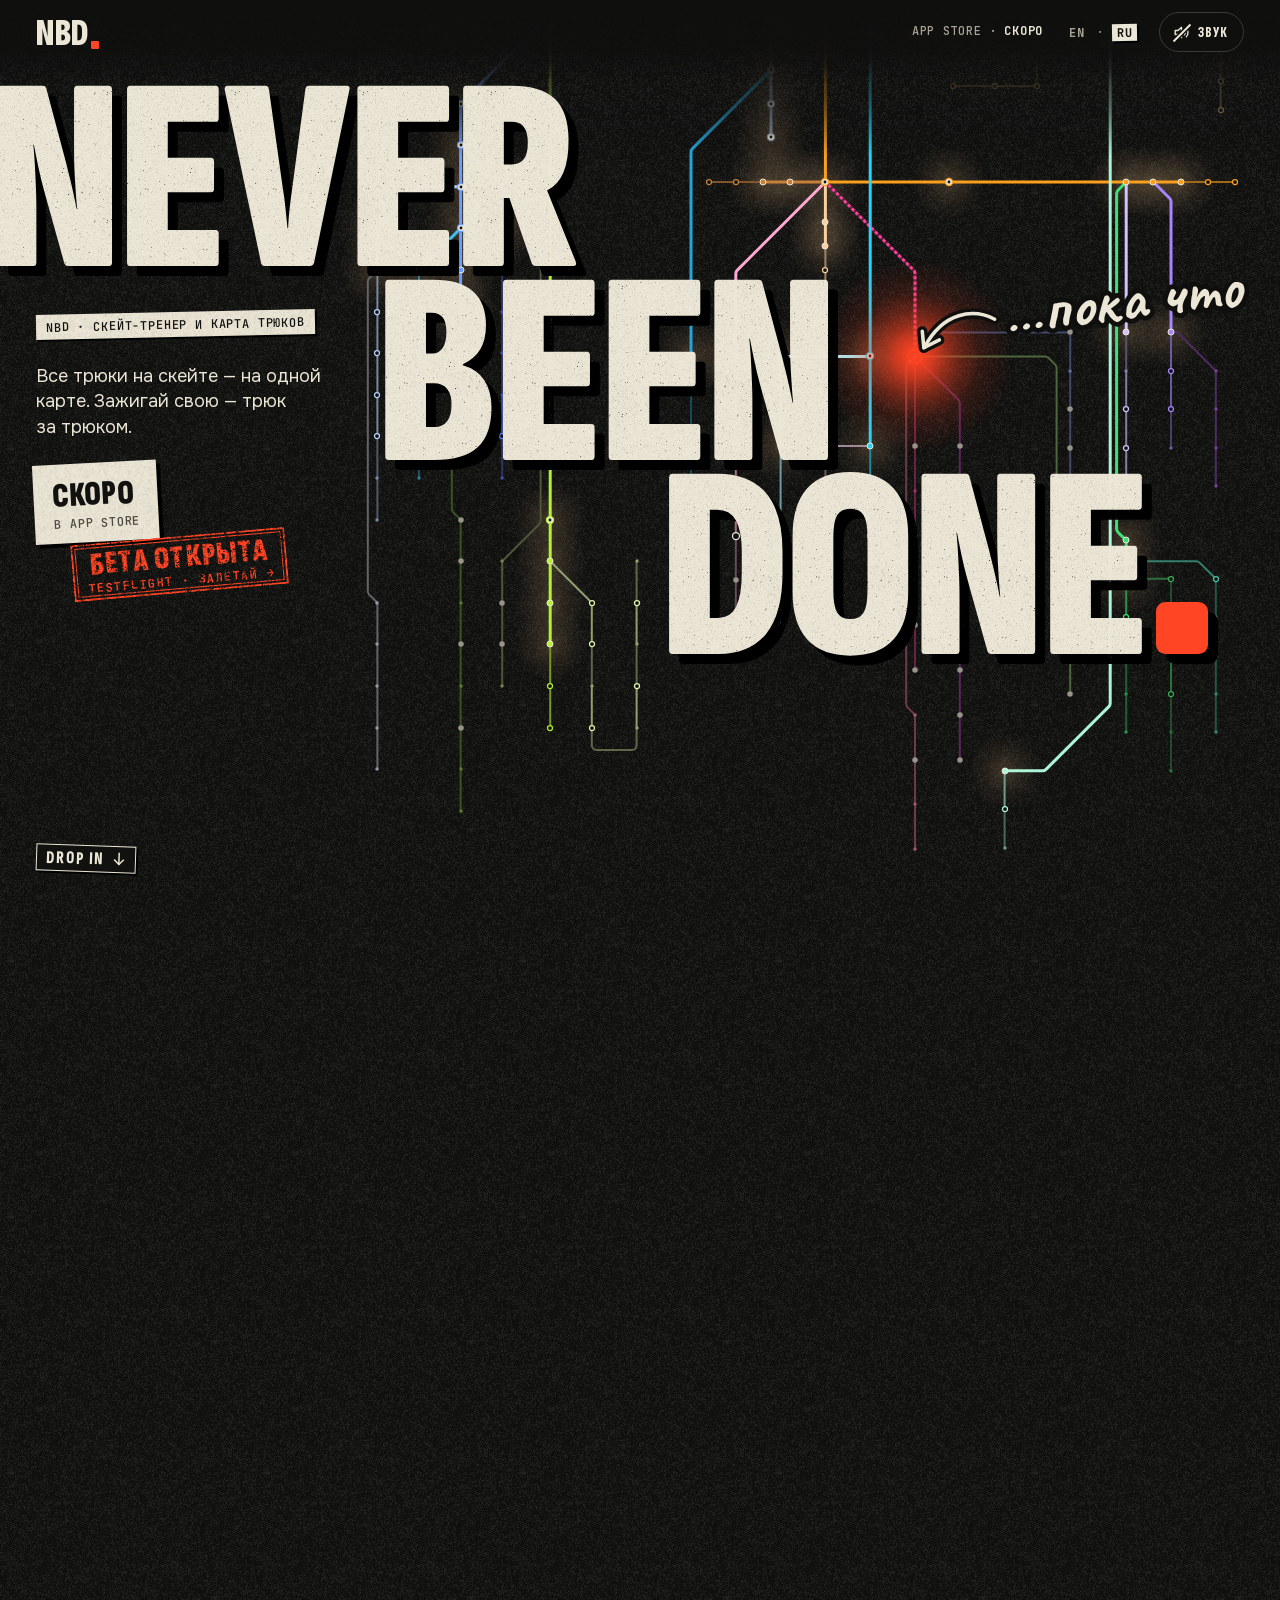
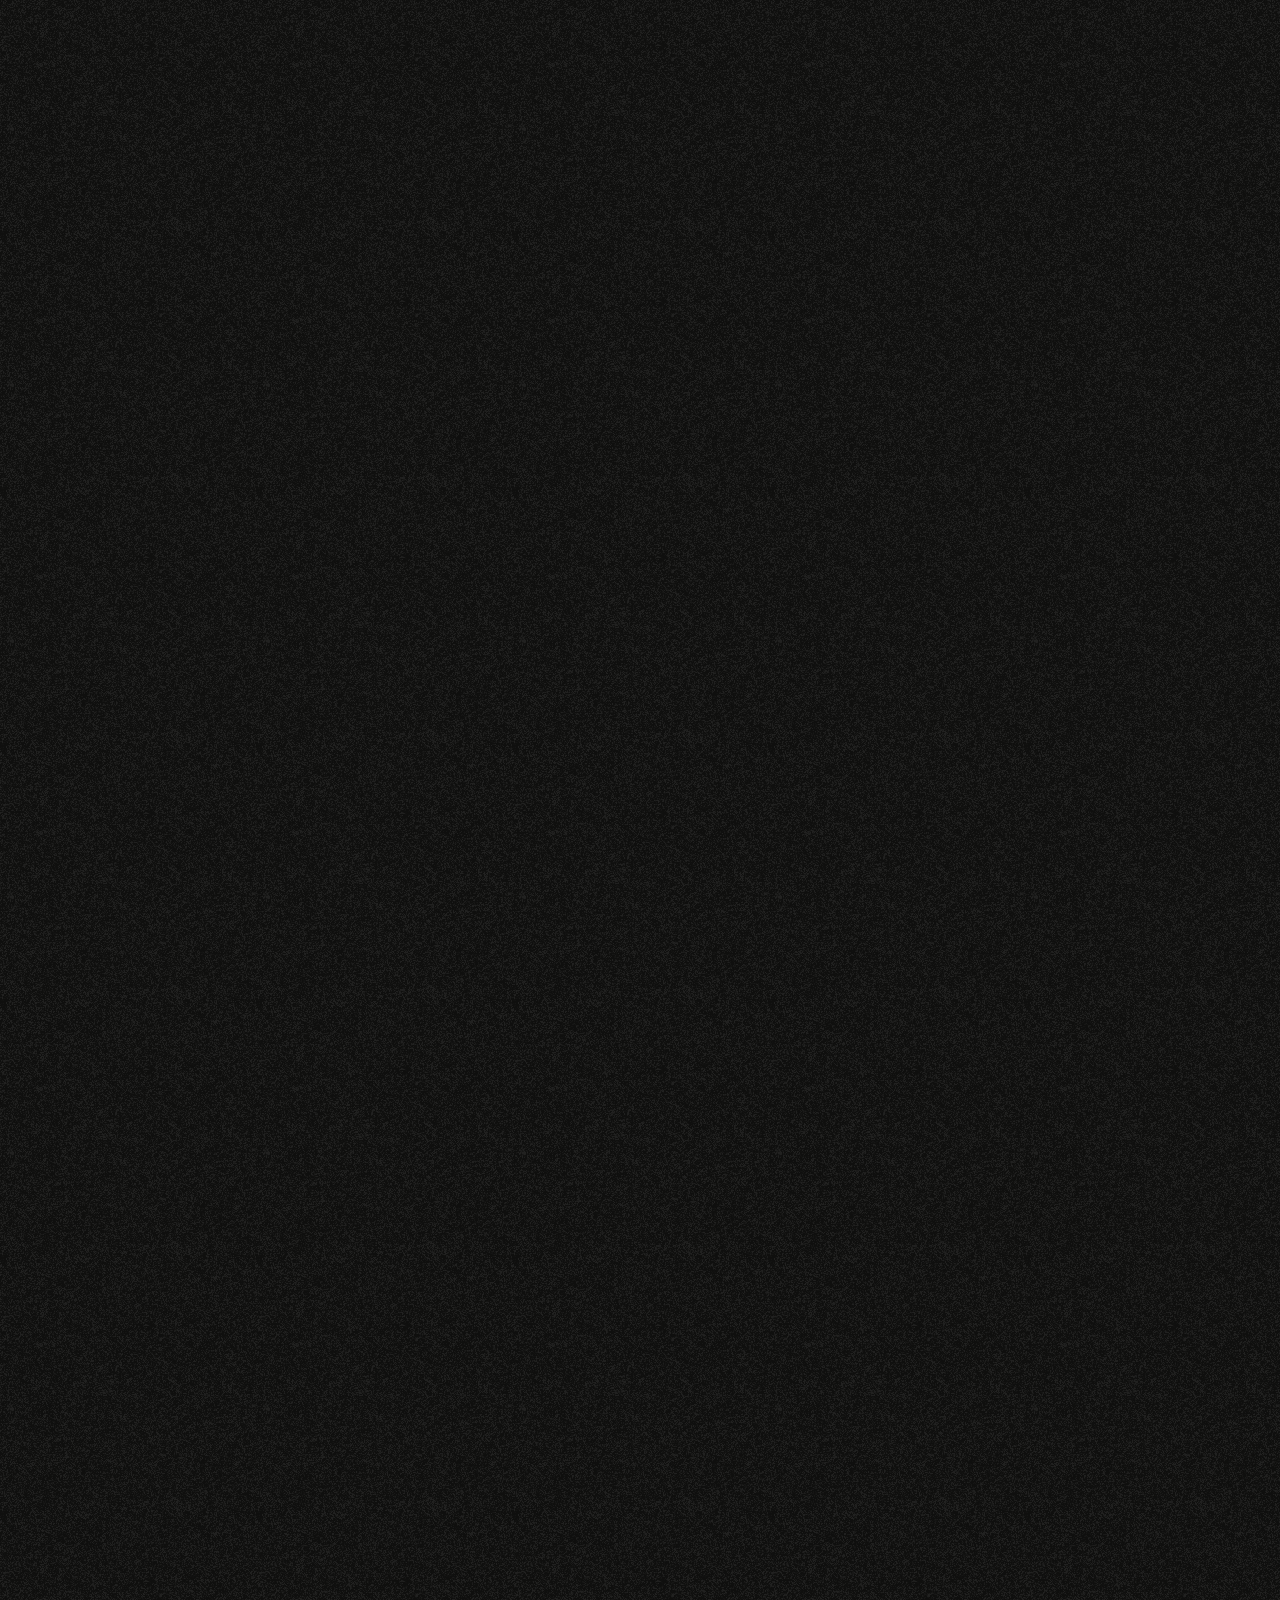
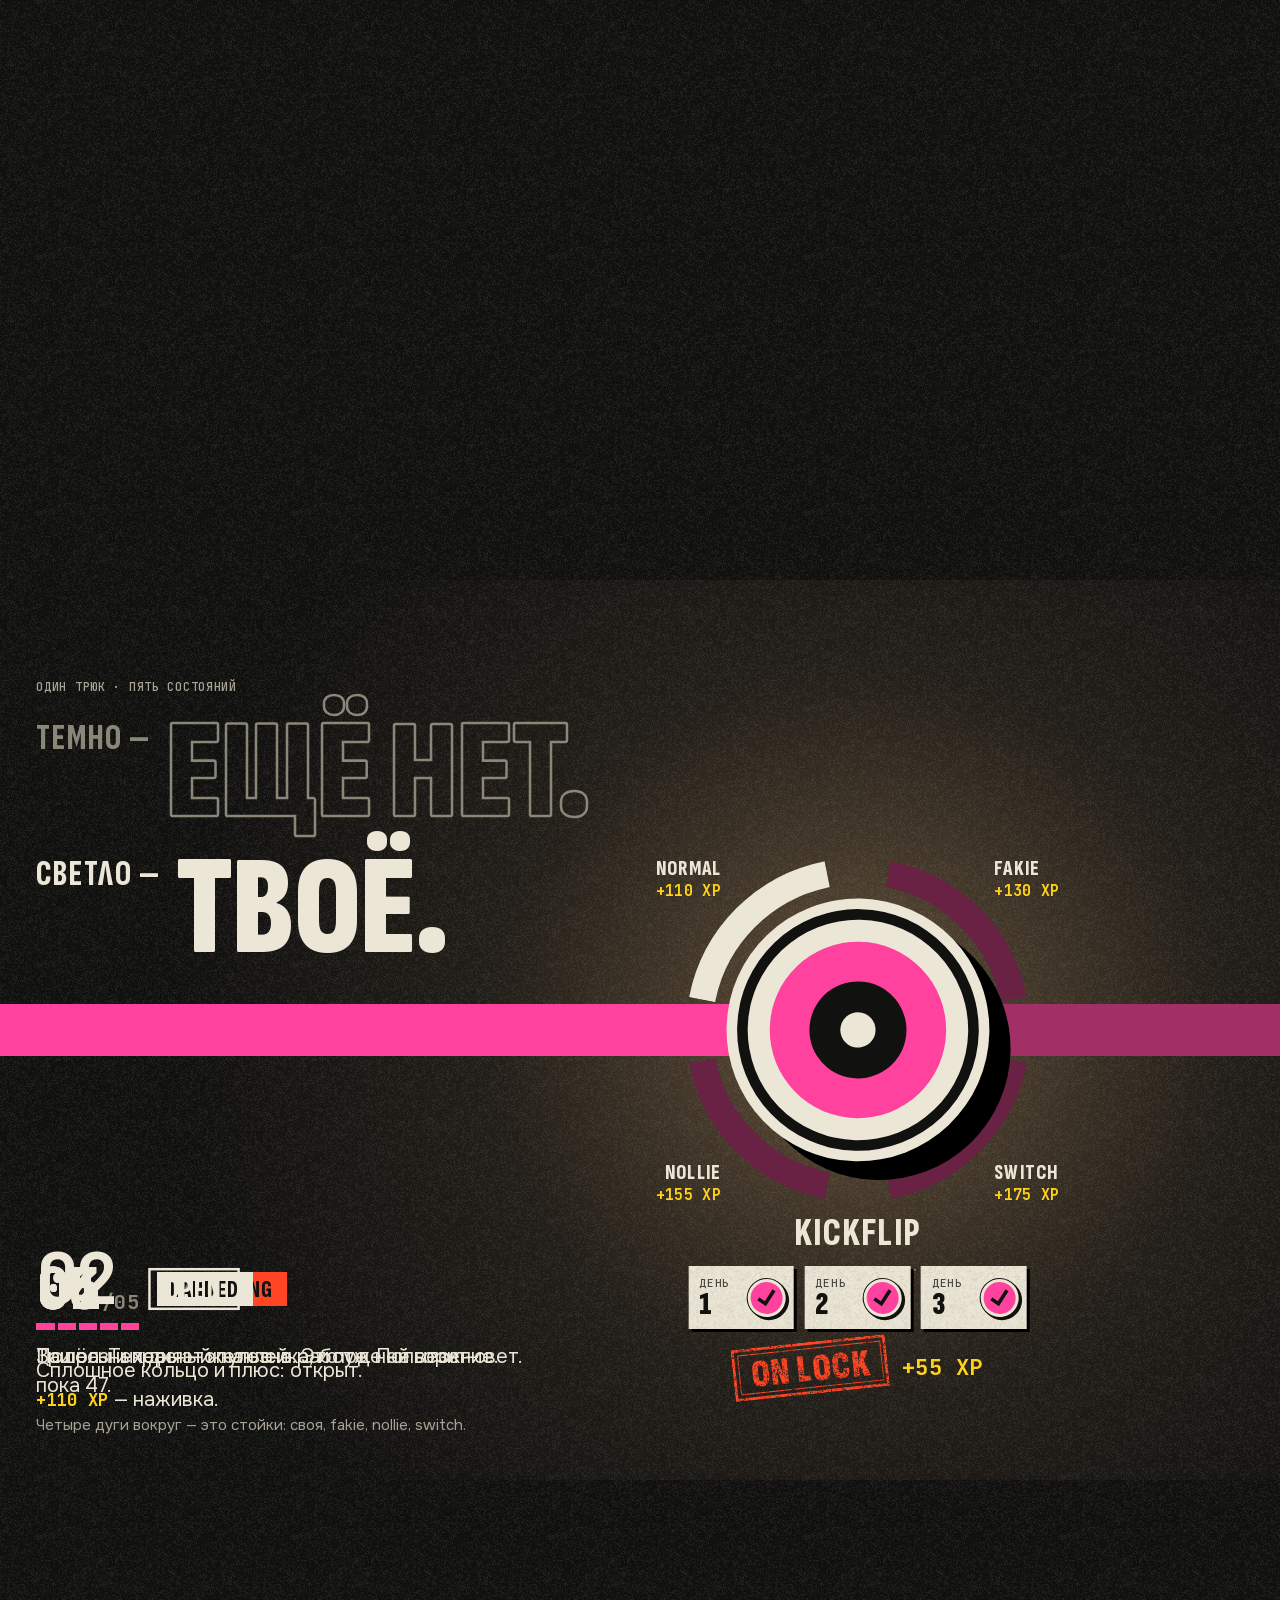
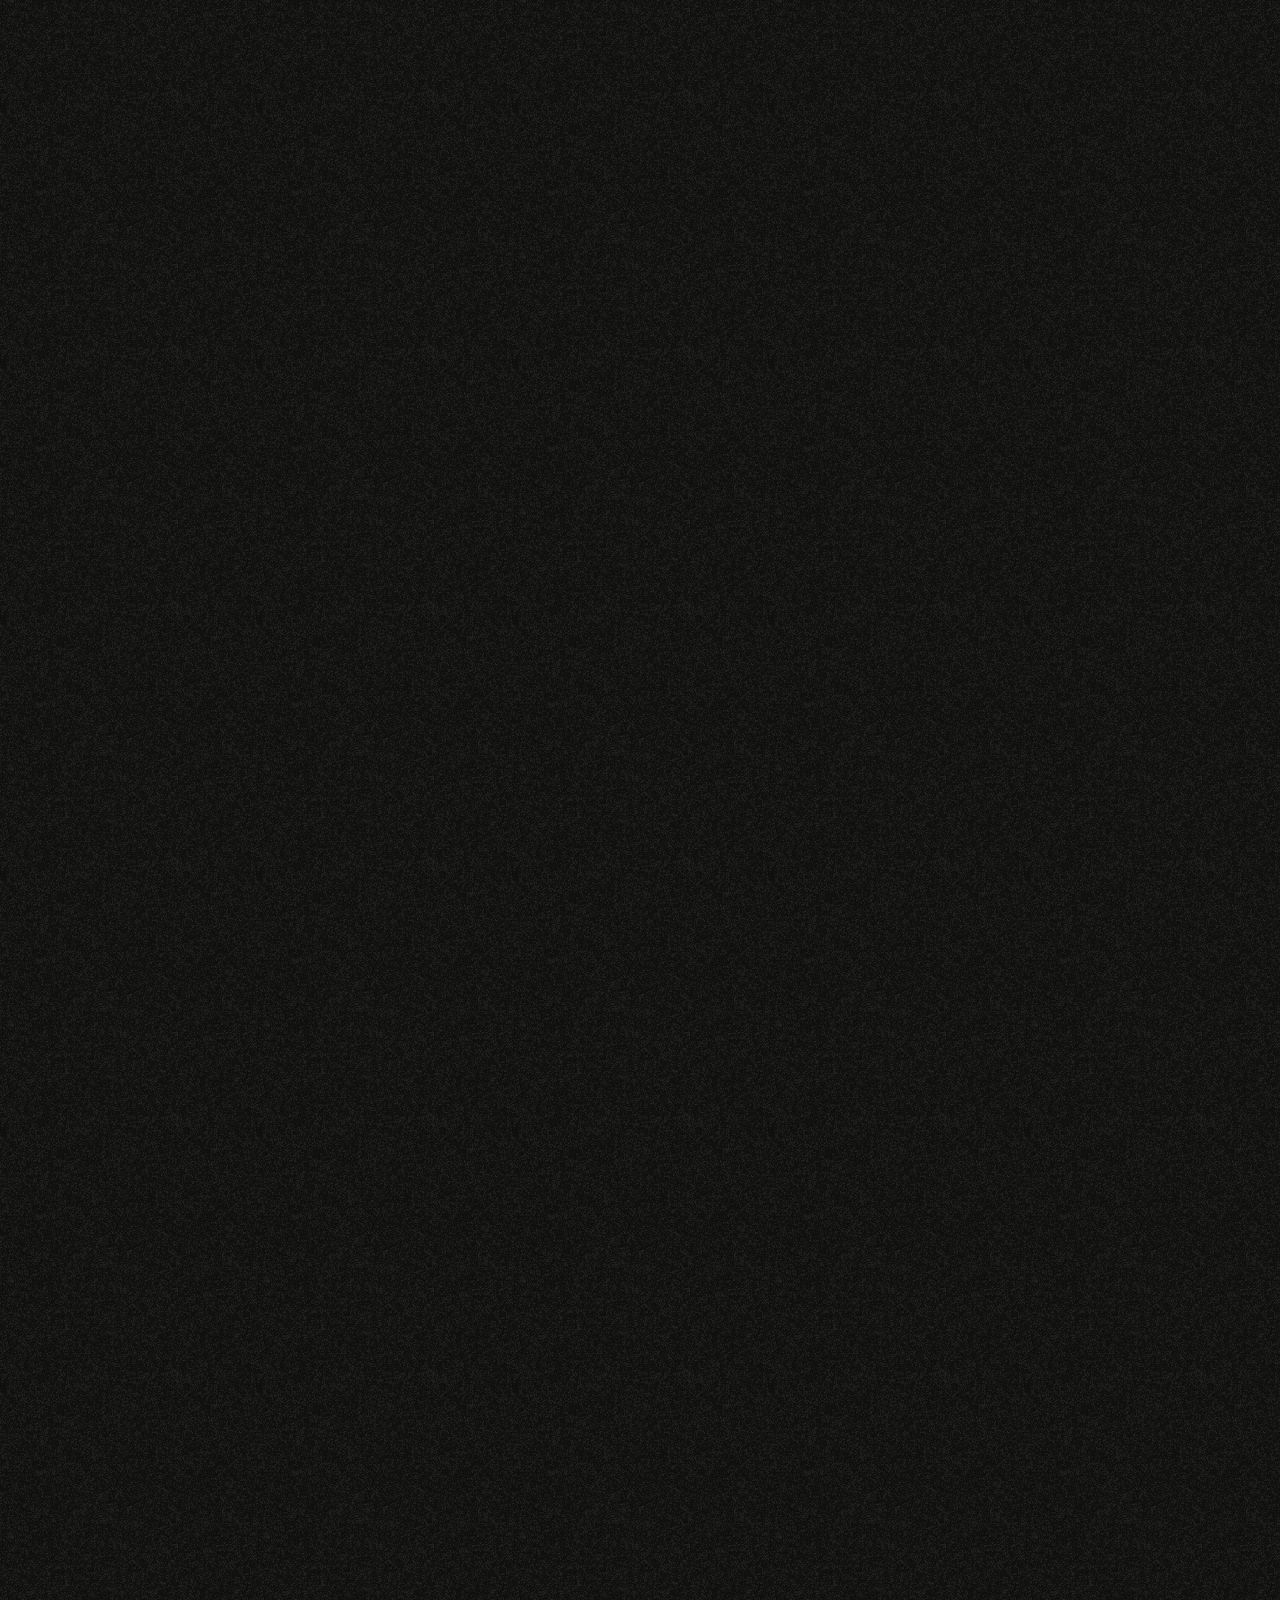
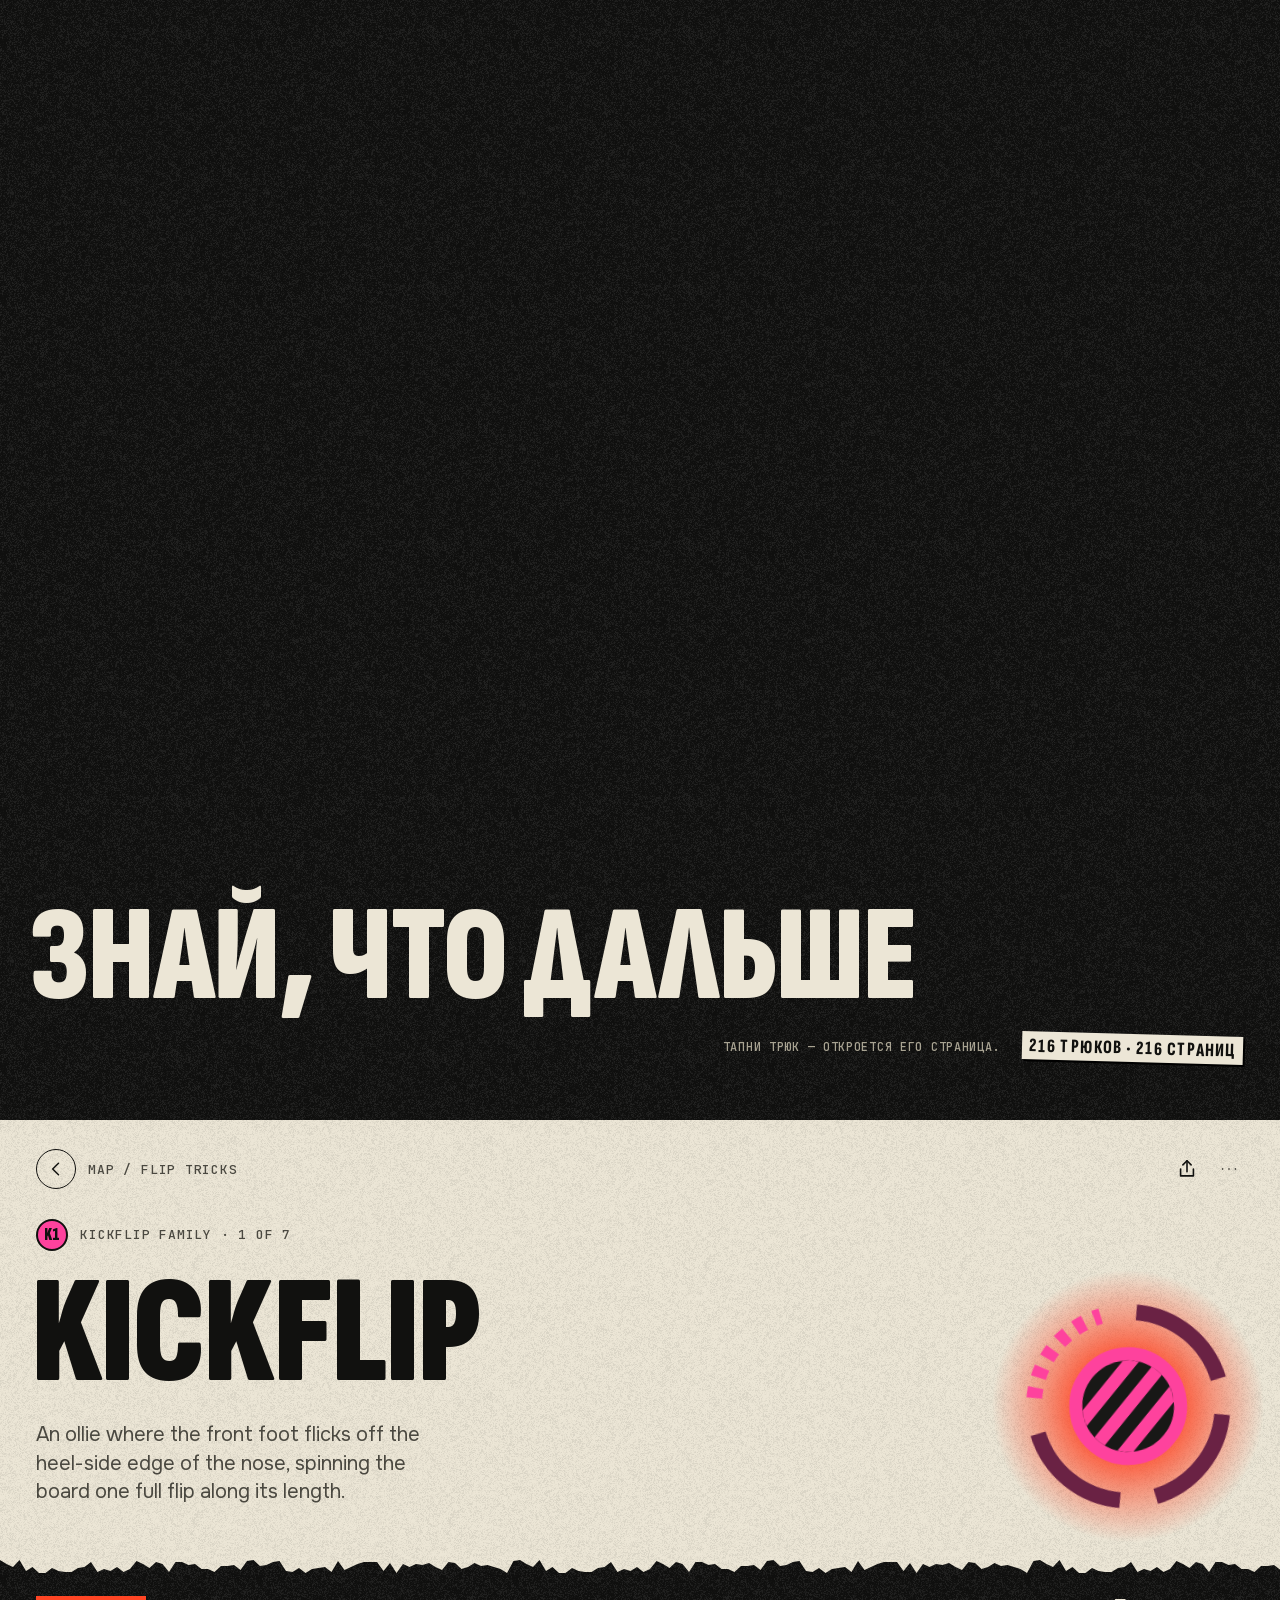
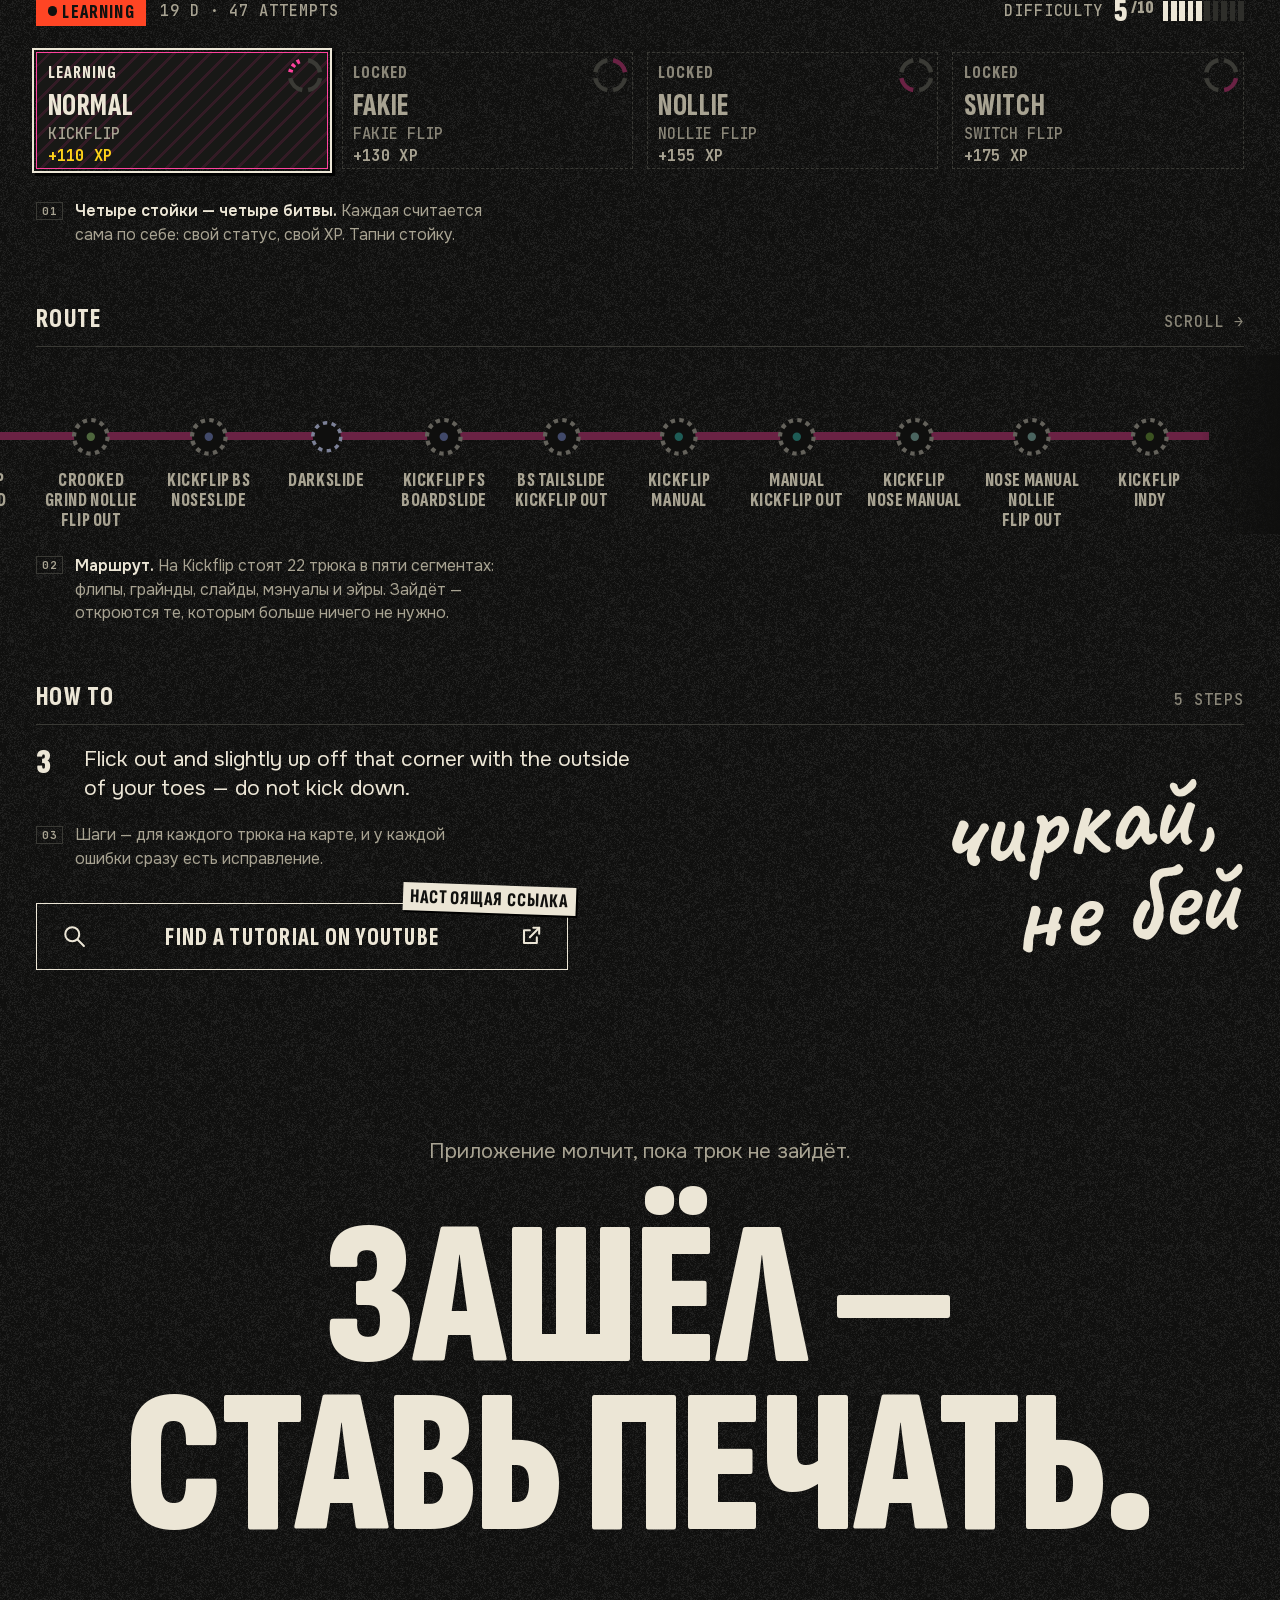
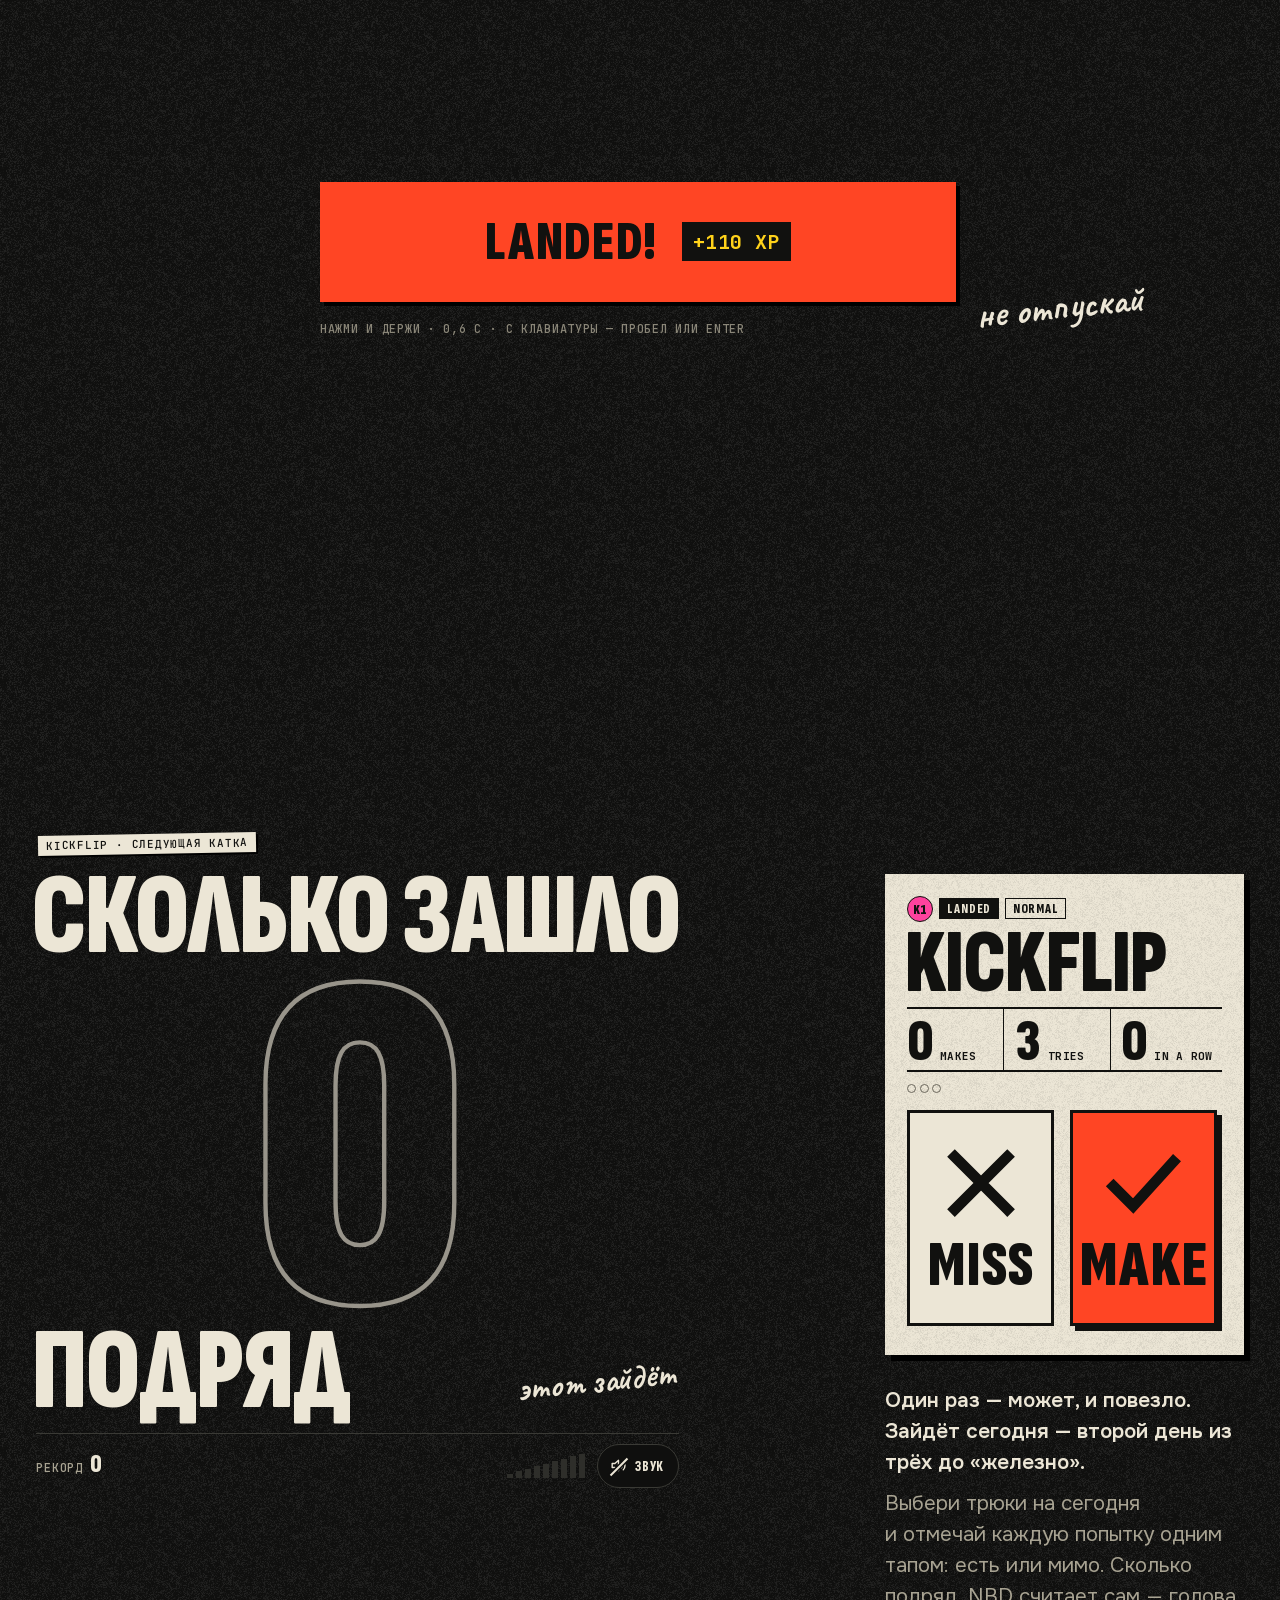
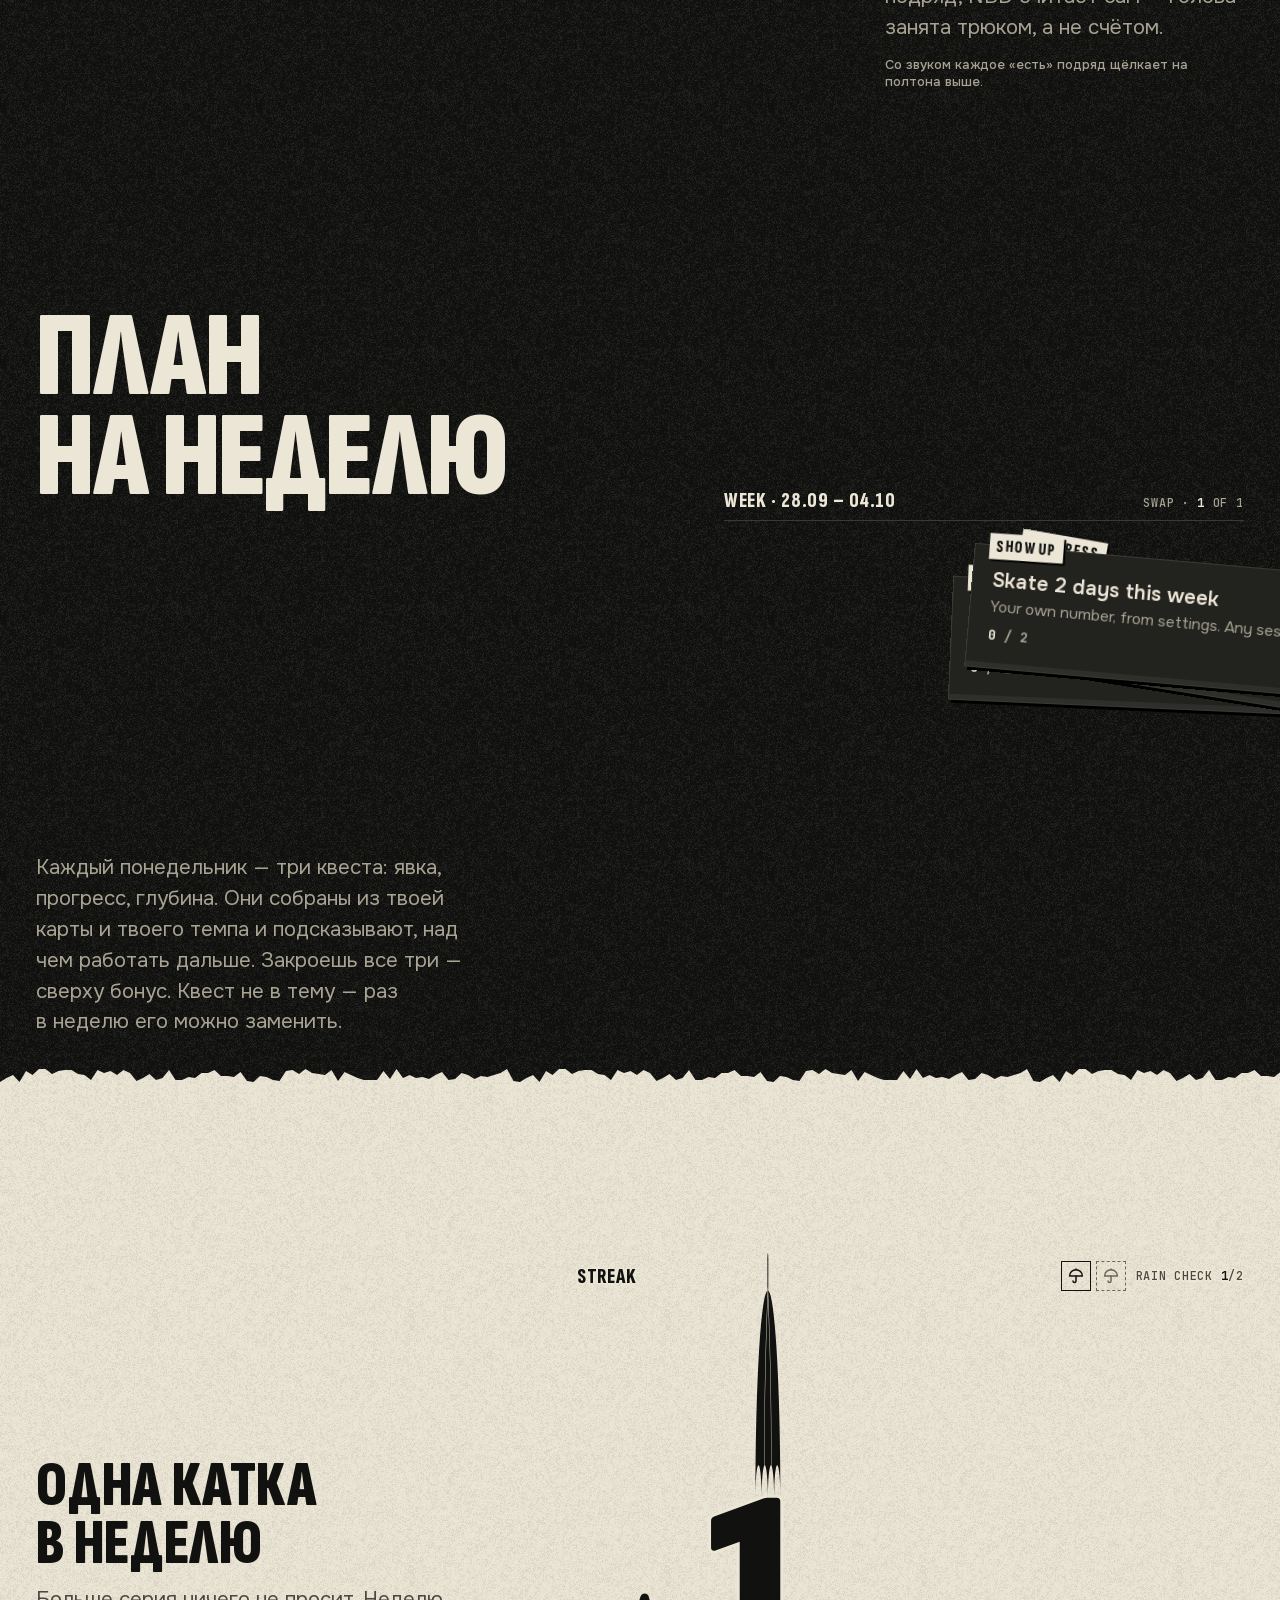
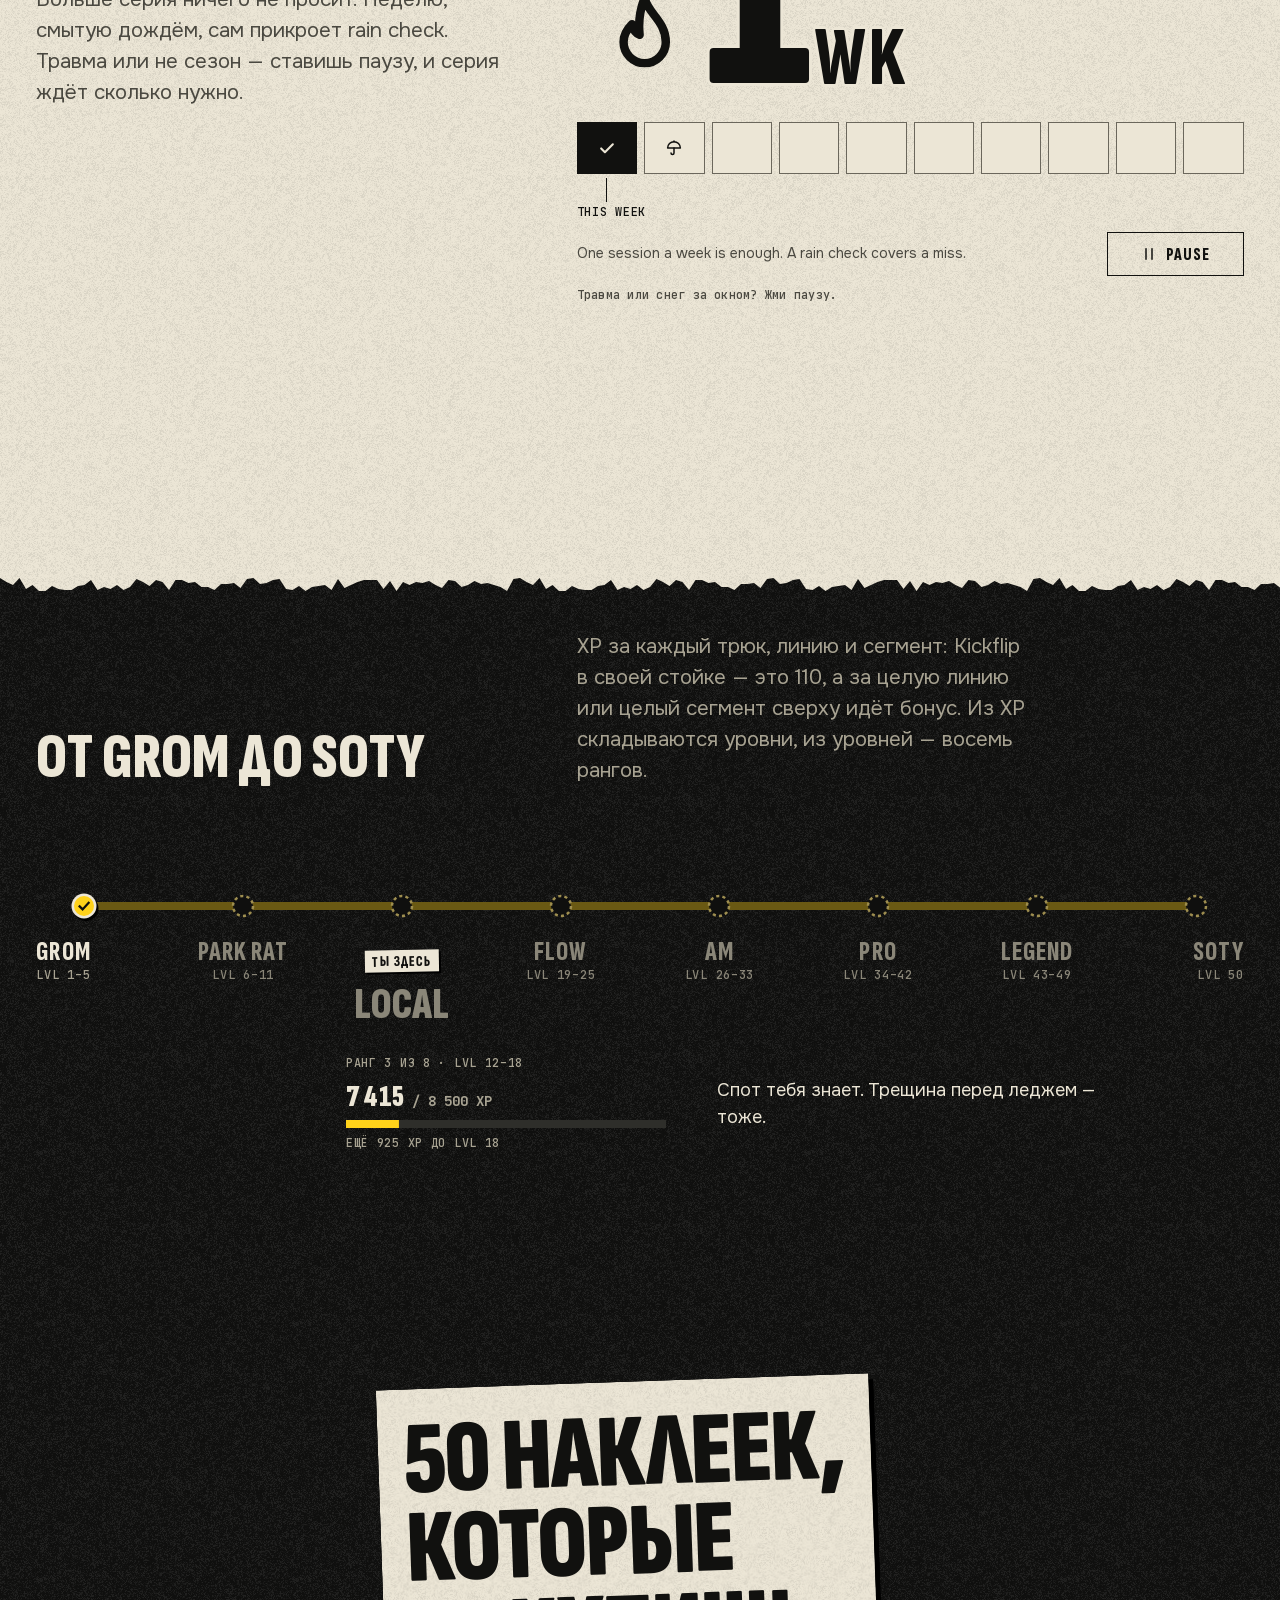
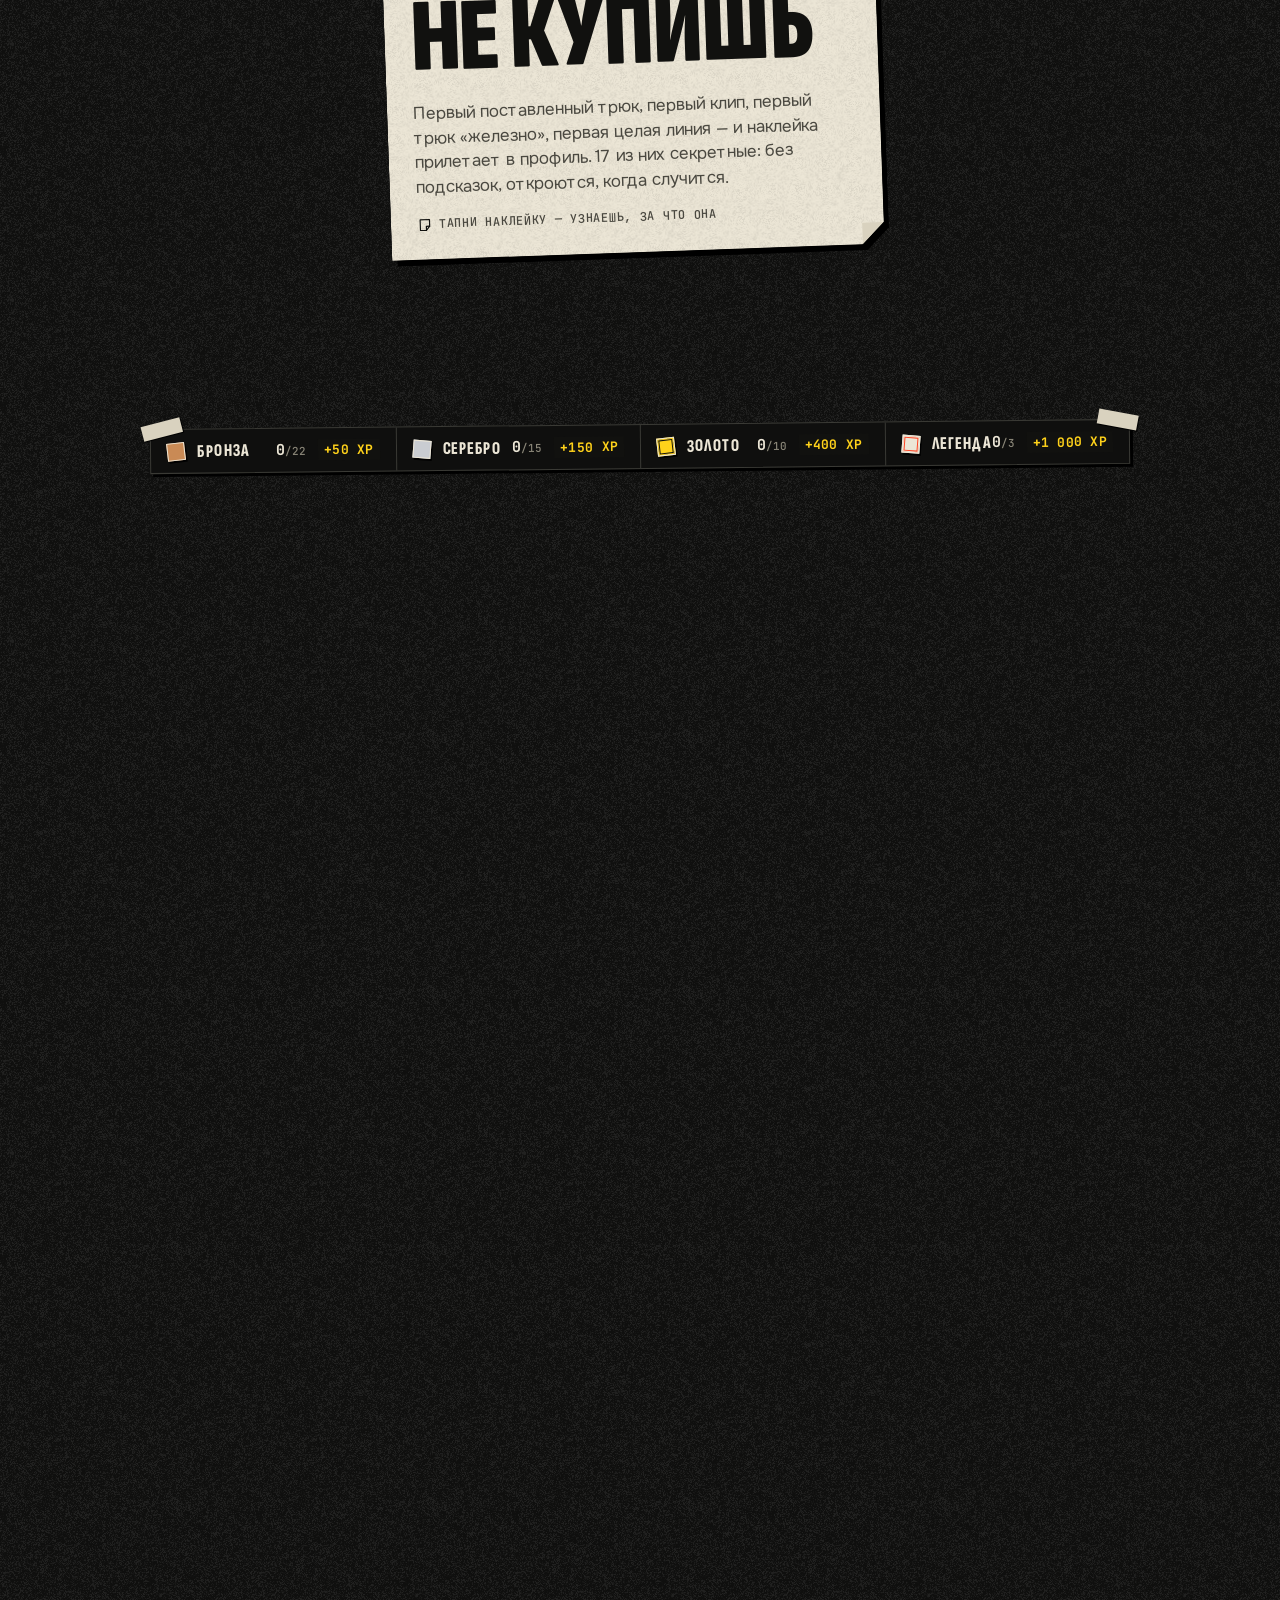
==== commit 5f18f58d: "feat: move the site to getnbd.app Published from xoyk/nbd d36be67 (site/). CNAME puts the site on ge" ====
--- a/ru/index.html
+++ b/ru/index.html
@@ -16,15 +16,15 @@
   </script>
   <title>NBD. — карта всех трюков на скейте</title>
   <meta name="description" content="Все трюки на скейте — на одной карте. Отмечай, что уже есть, снимай клипы, считай, сколько зашло подряд, и смотри, как загорается твоя карта.">
-  <link rel="canonical" href="https://xoyk.github.io/nbd-app/ru/">
-  <link rel="alternate" hreflang="en" href="https://xoyk.github.io/nbd-app/">
-  <link rel="alternate" hreflang="ru" href="https://xoyk.github.io/nbd-app/ru/">
-  <link rel="alternate" hreflang="x-default" href="https://xoyk.github.io/nbd-app/">
+  <link rel="canonical" href="https://getnbd.app/ru/">
+  <link rel="alternate" hreflang="en" href="https://getnbd.app/">
+  <link rel="alternate" hreflang="ru" href="https://getnbd.app/ru/">
+  <link rel="alternate" hreflang="x-default" href="https://getnbd.app/">
   <meta property="og:type" content="website">
   <meta property="og:title" content="NBD. — карта всех трюков на скейте">
   <meta property="og:description" content="216 трюков, 10 сегментов, 39 линий. Зашёл трюк — ставь печать и зажигай карту. Скоро в App Store.">
-  <meta property="og:url" content="https://xoyk.github.io/nbd-app/ru/">
-  <meta property="og:image" content="https://xoyk.github.io/nbd-app/assets/img/og-ru.png">
+  <meta property="og:url" content="https://getnbd.app/ru/">
+  <meta property="og:image" content="https://getnbd.app/assets/img/og-ru.png">
   <meta property="og:image:width" content="1200">
   <meta property="og:image:height" content="630">
   <meta property="og:image:alt" content="NEVER BEEN DONE. Все трюки на скейте — на одной карте: карта трюков NBD ночью, все линии горят.">
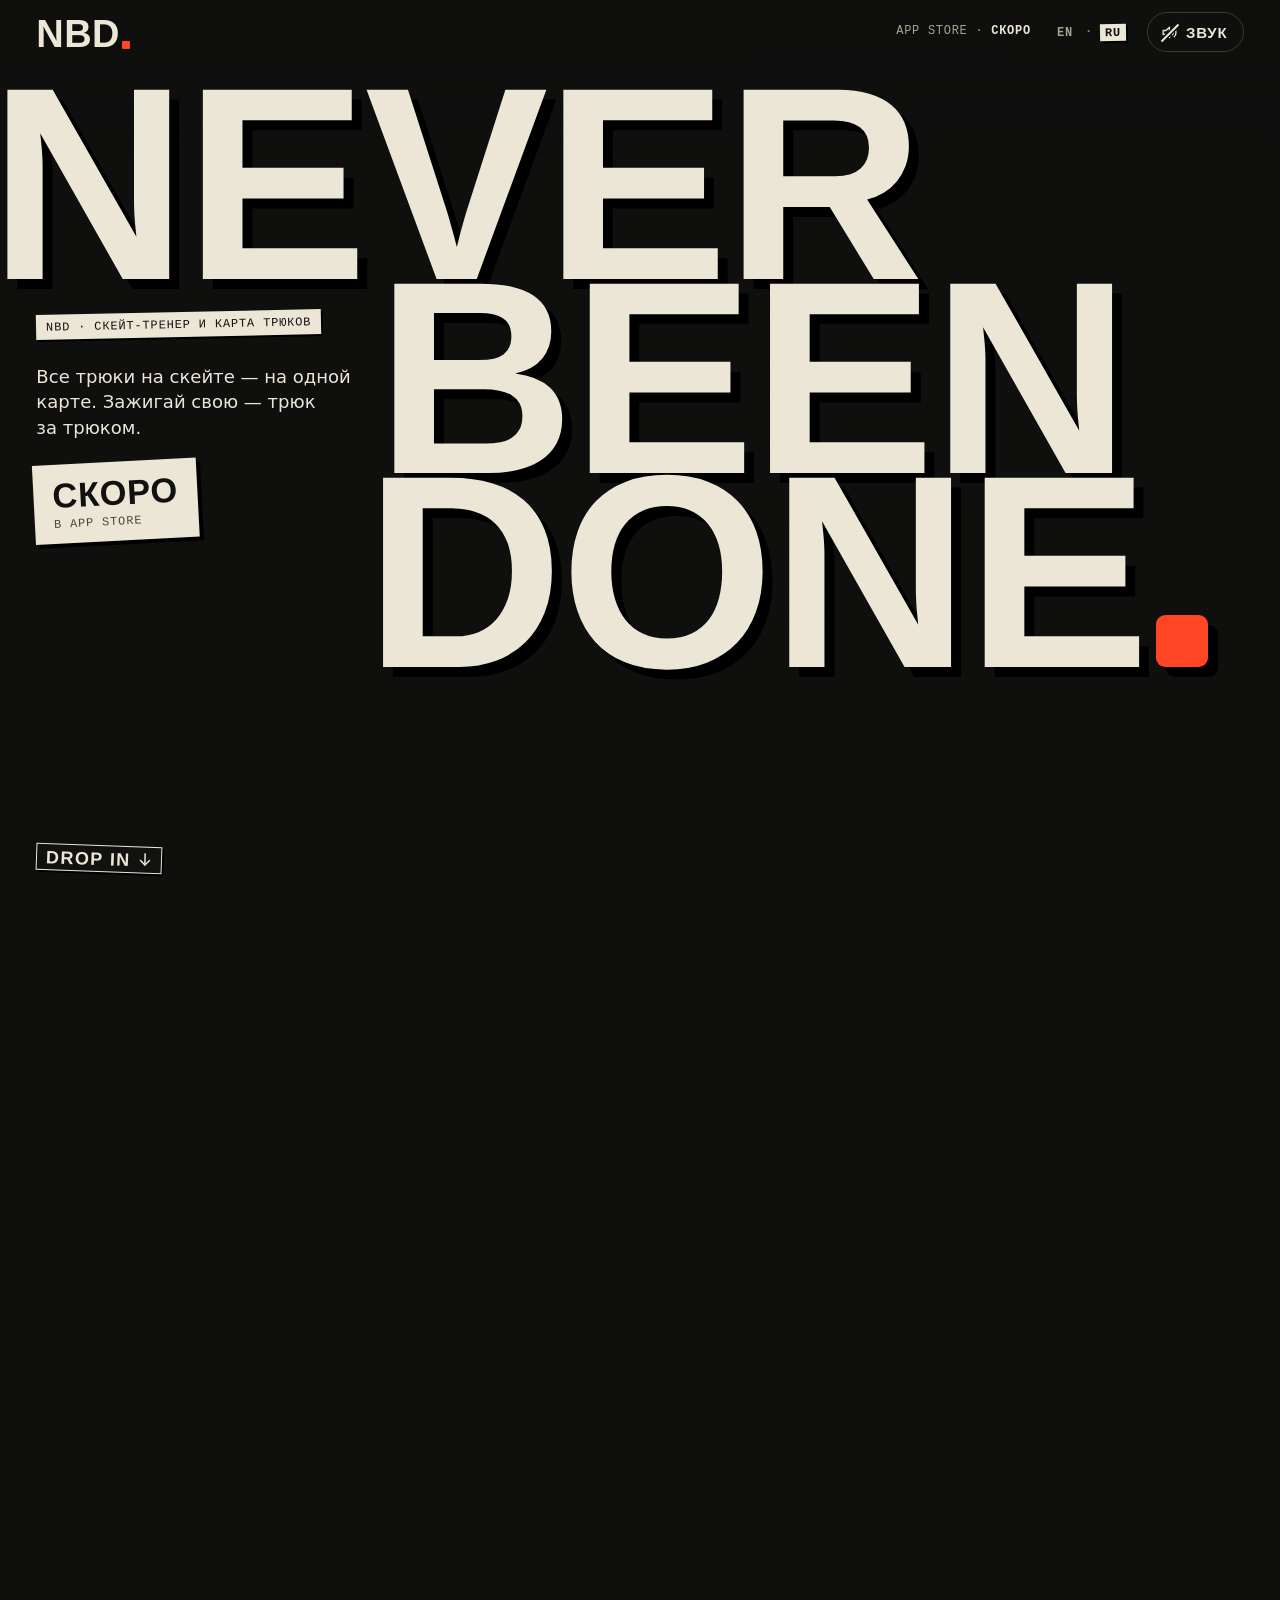
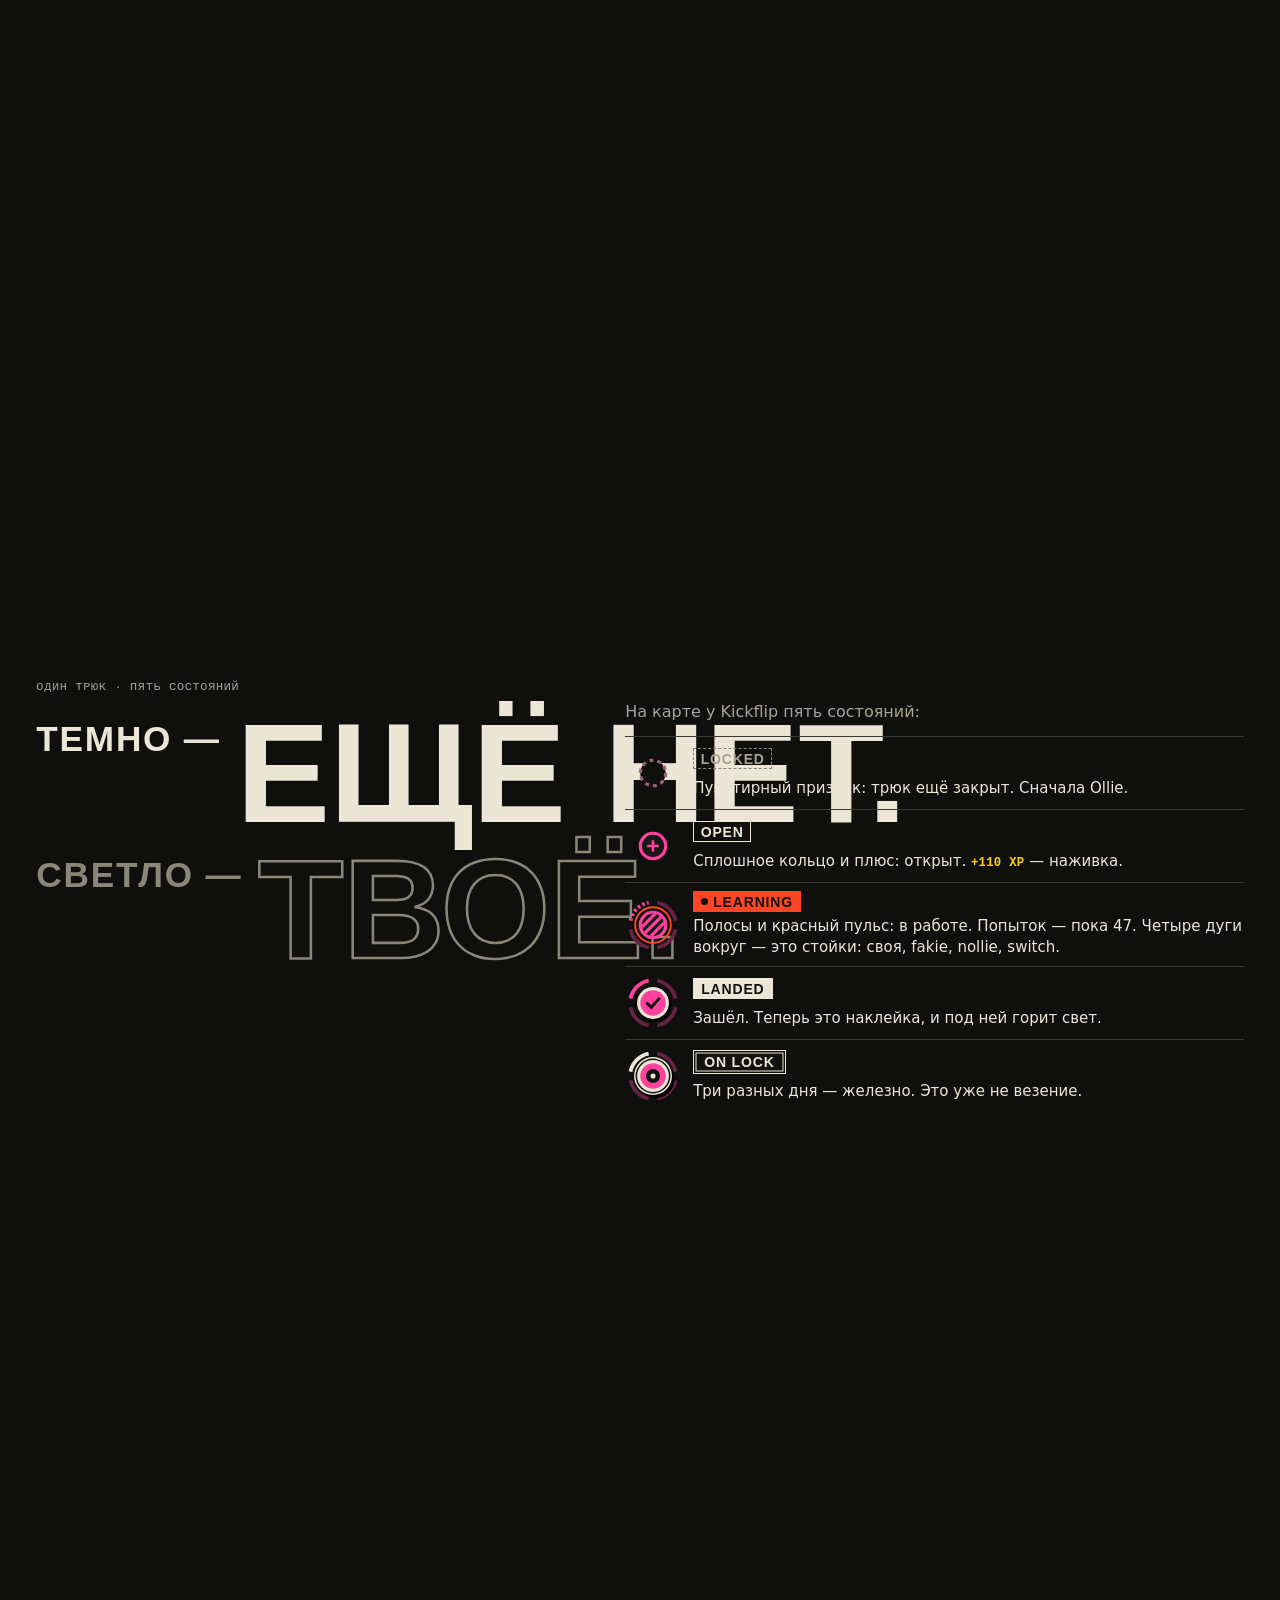
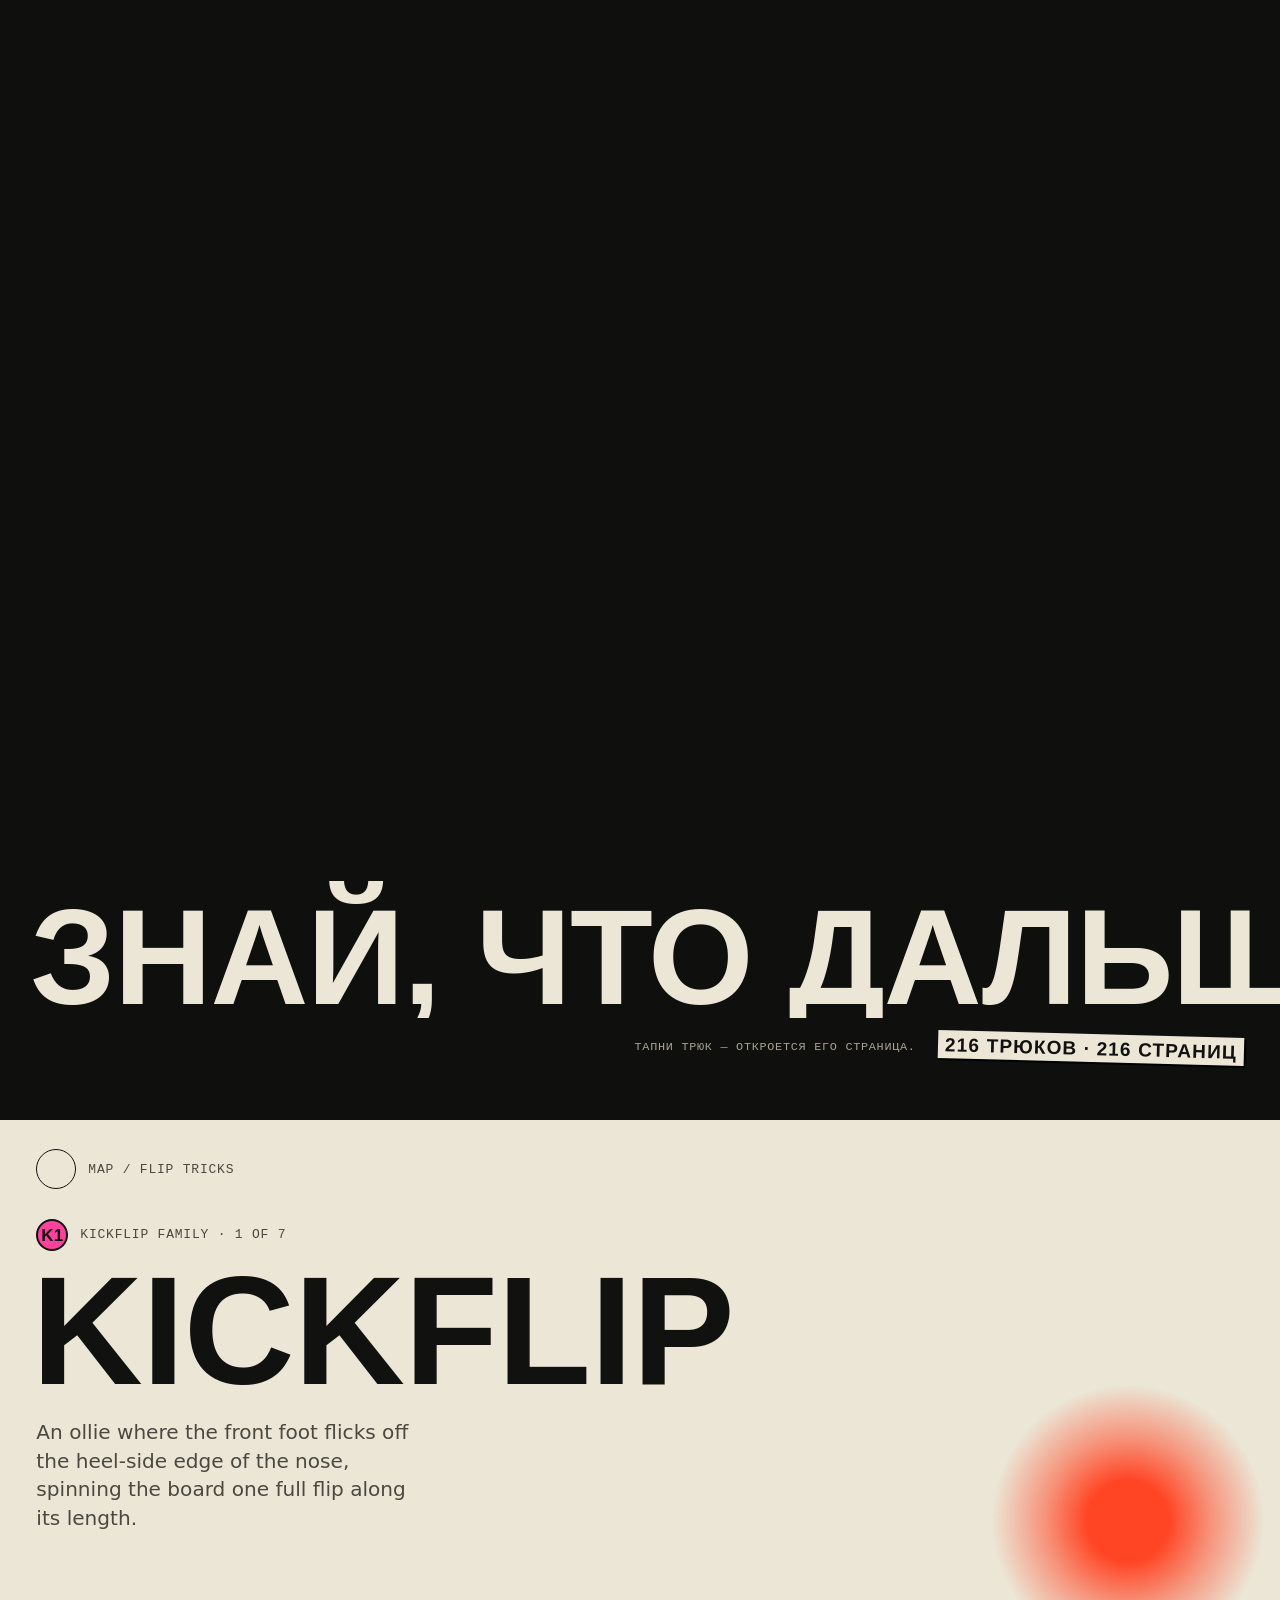
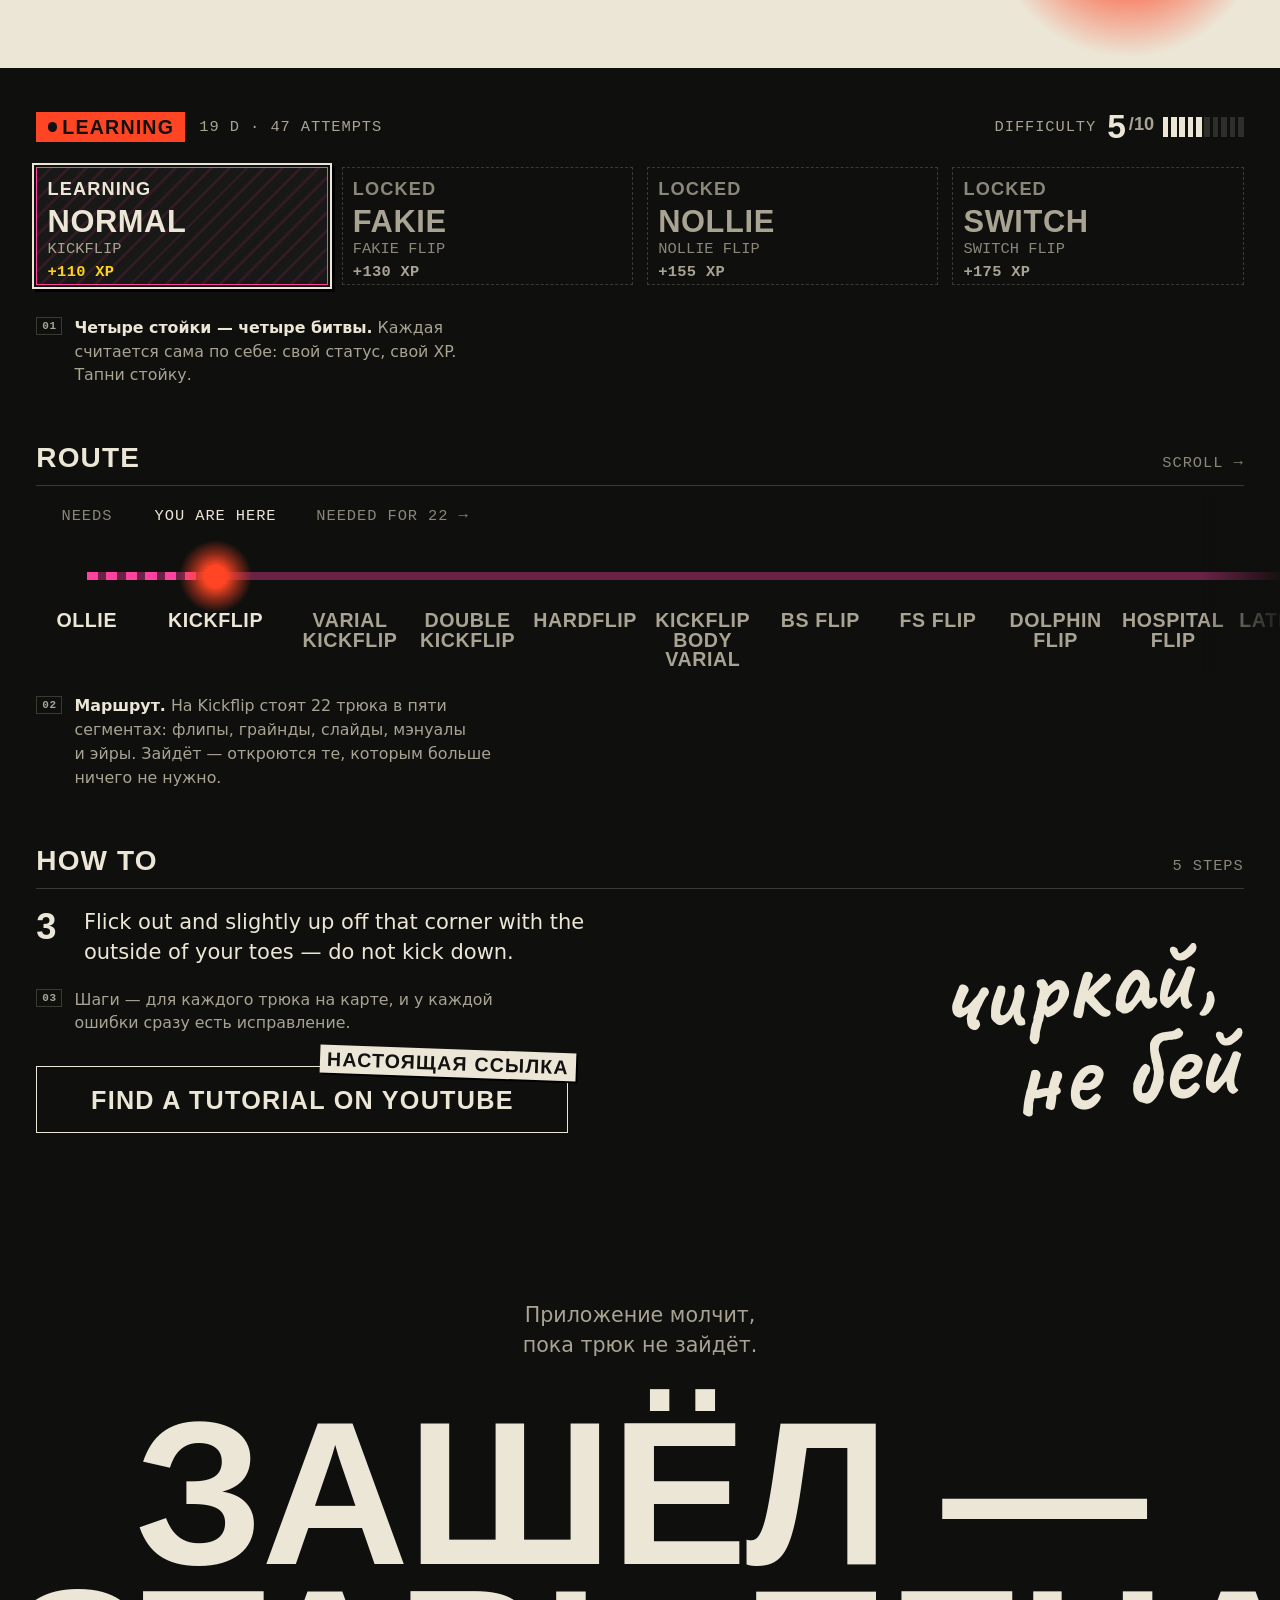
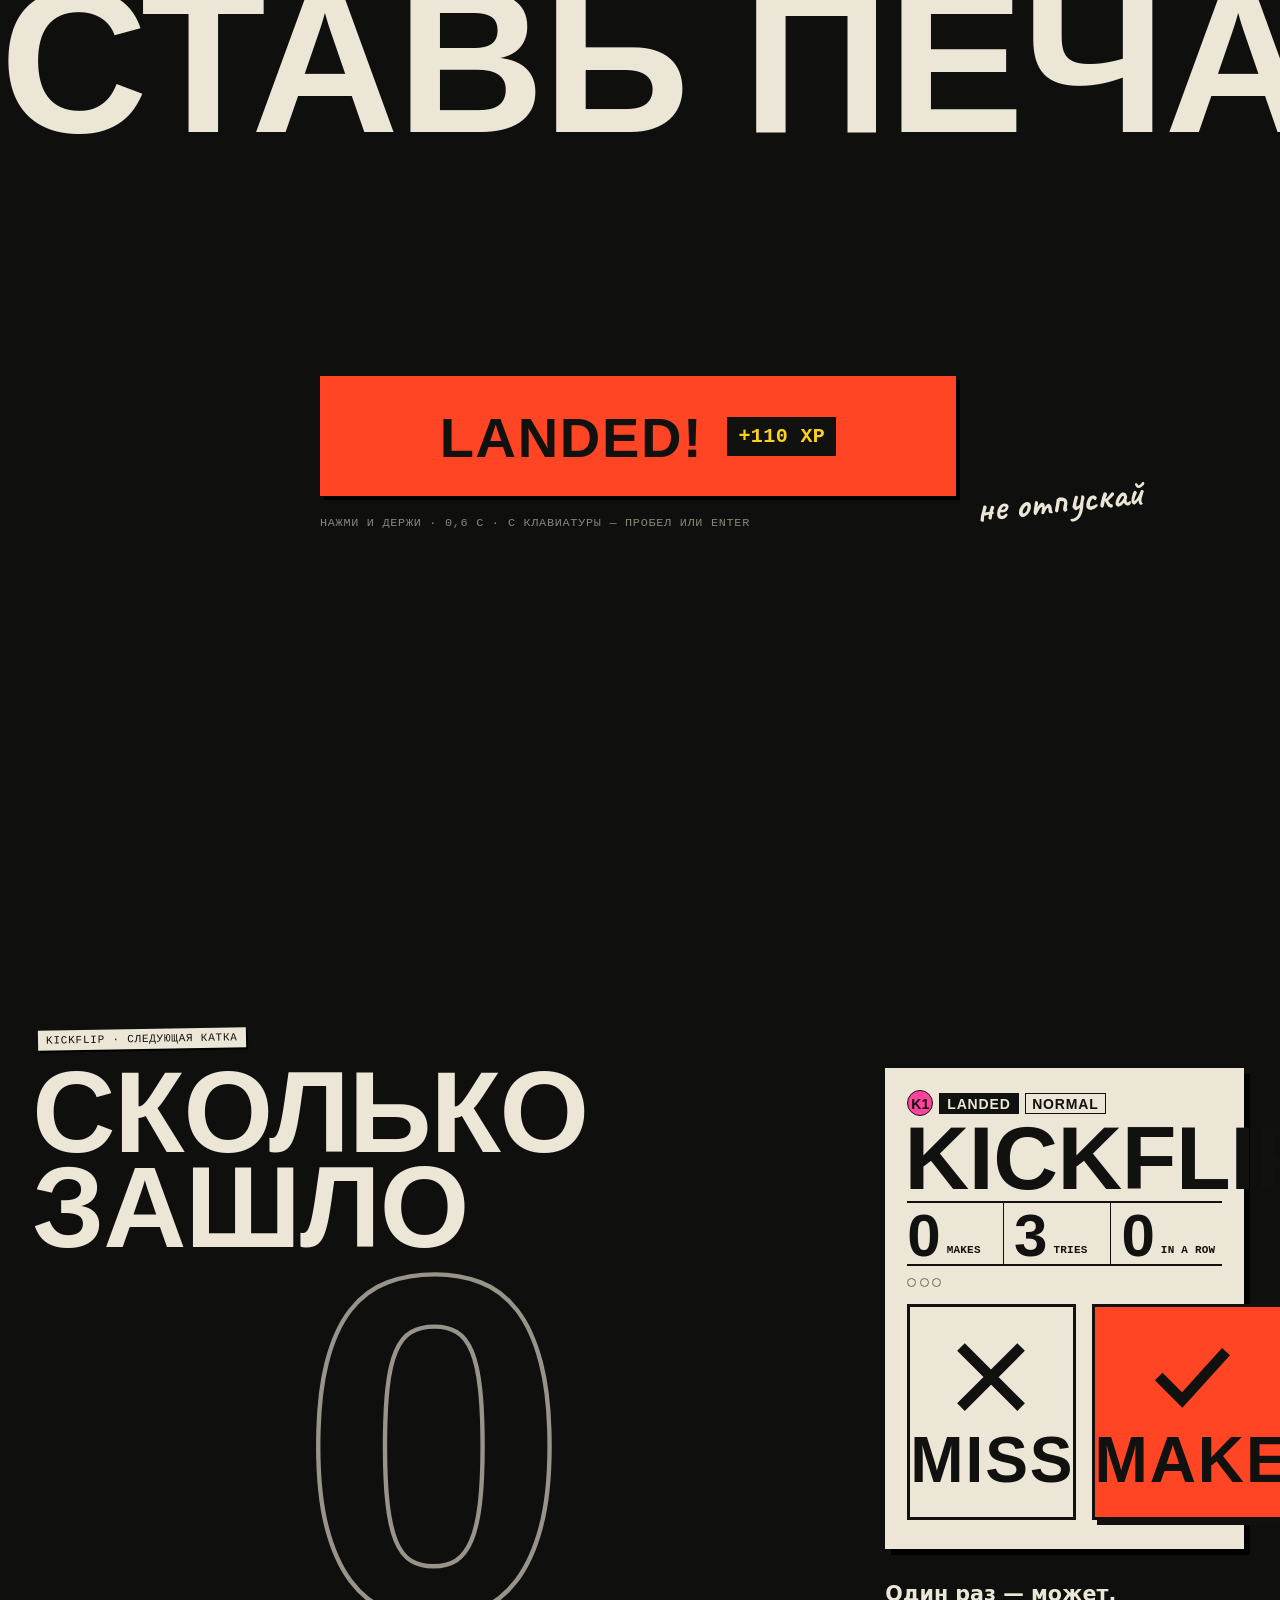
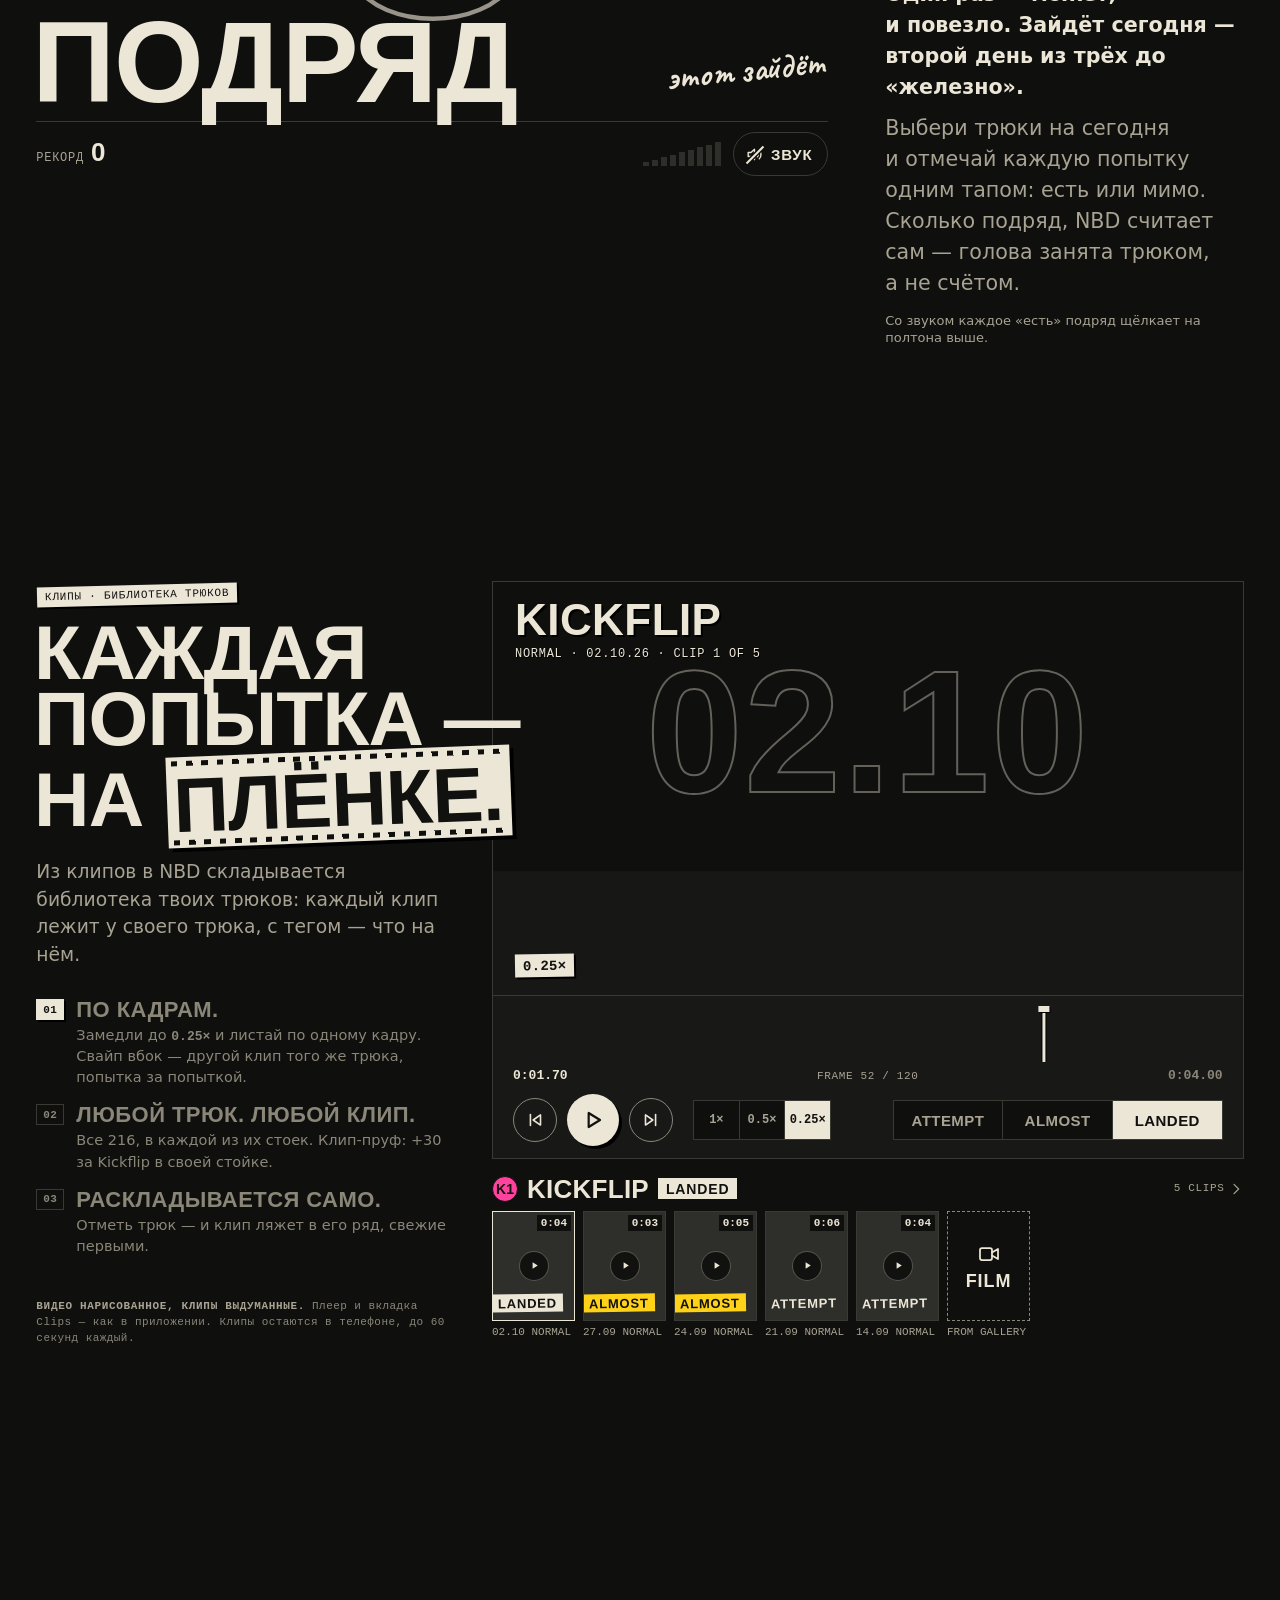
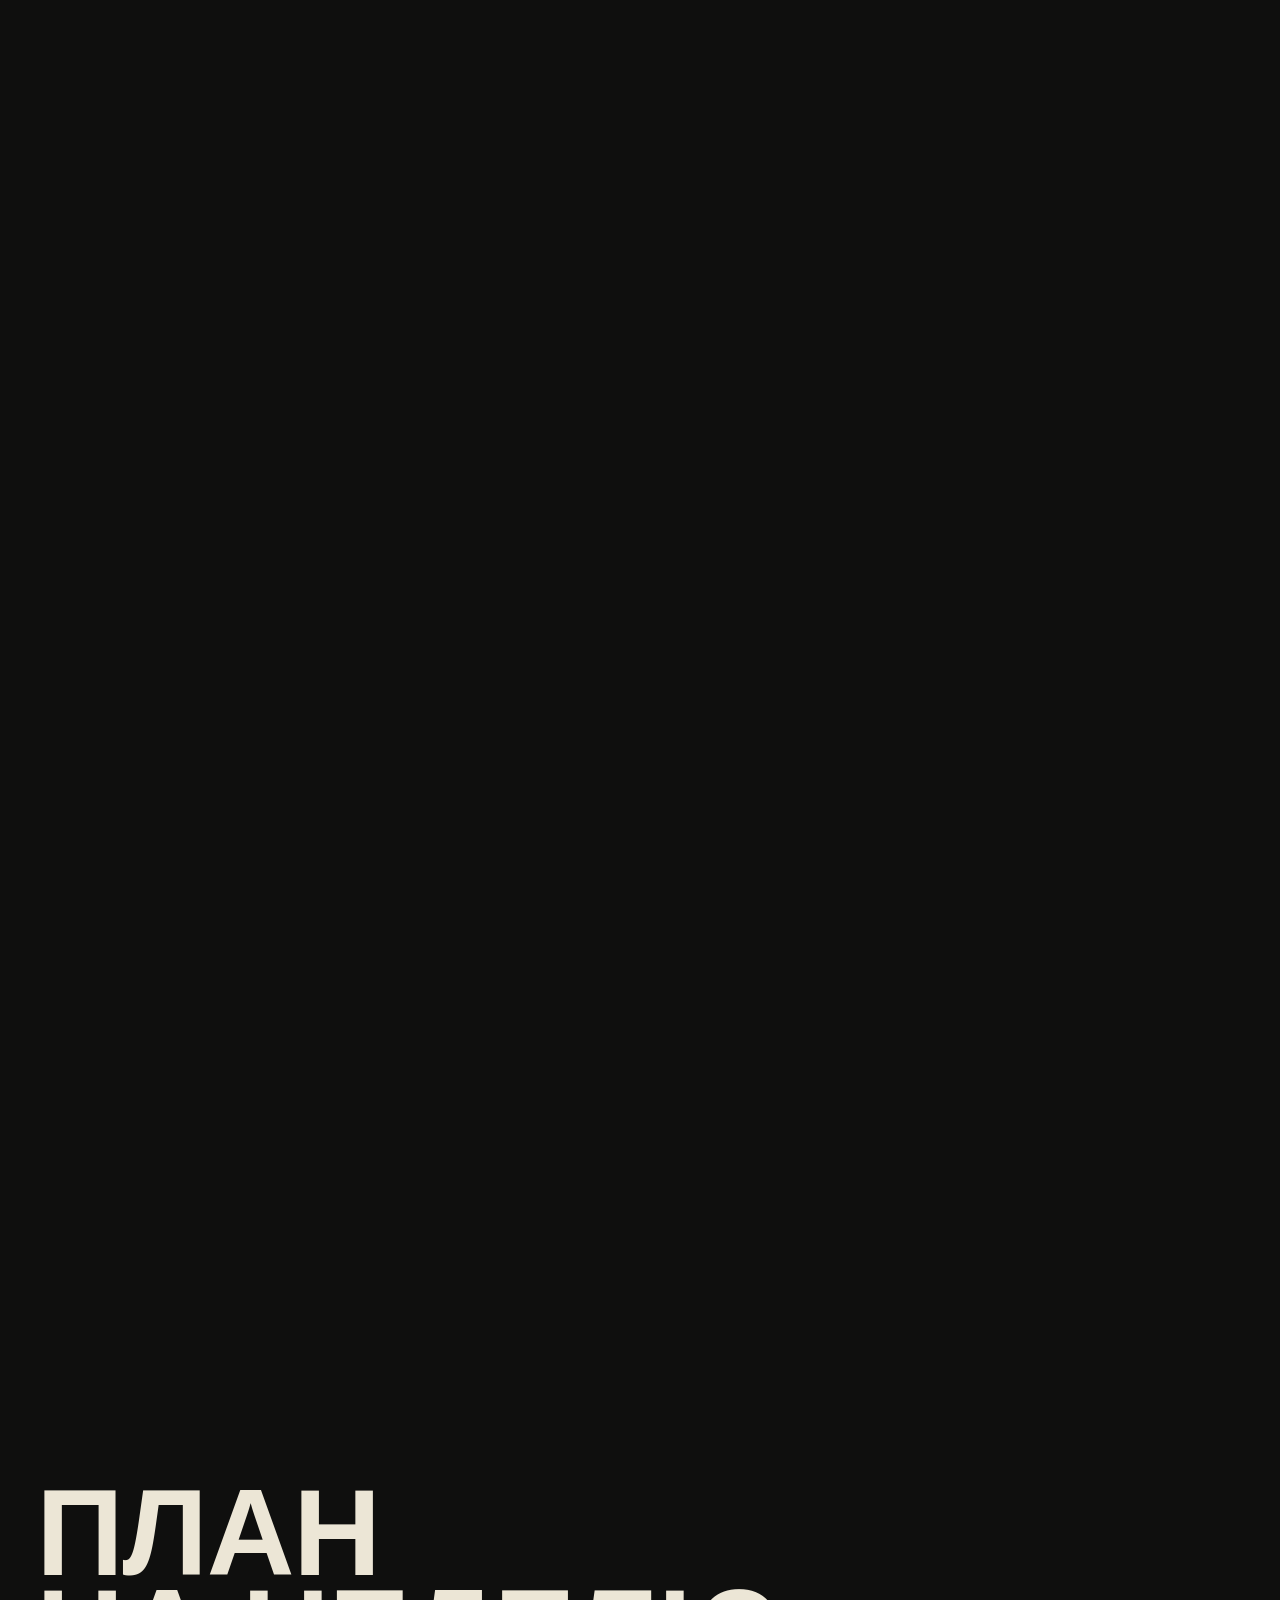
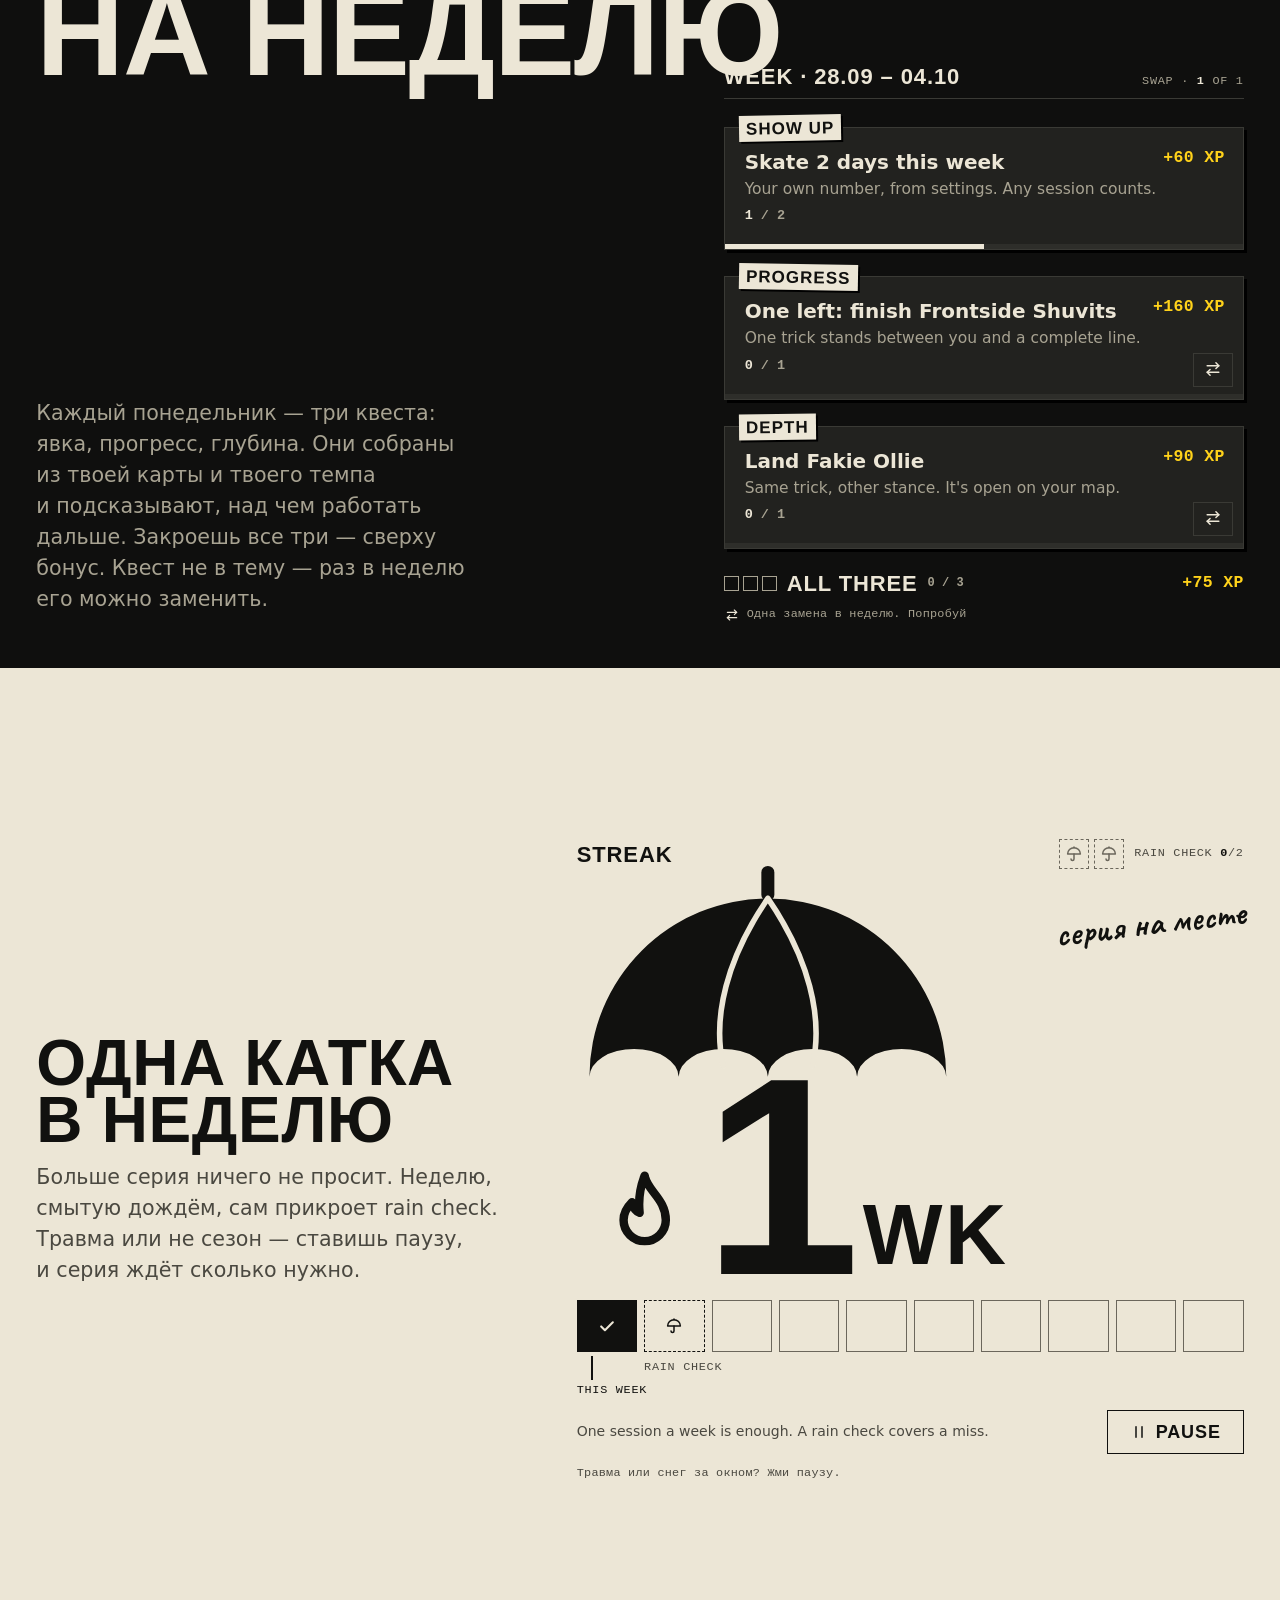
==== commit d853f077: "feat(site): the clips library section — every try on tape Built from NBD main 6b88e1f (branch claude" ====
--- a/ru/index.html
+++ b/ru/index.html
@@ -37,7 +37,7 @@
   <link rel="icon" type="image/png" sizes="32x32" href="../favicon-32.png">
   <link rel="icon" type="image/png" sizes="192x192" href="../icon-192.png">
   <link rel="apple-touch-icon" href="../apple-touch-icon.png">
-  <link rel="stylesheet" href="../css/site.css?v=5140451769">
+  <link rel="stylesheet" href="../css/site.css?v=6d35459fce">
   <link rel="preload" href="../assets/fonts/sofia-900.woff2" as="font" type="font/woff2" crossorigin>
   <link rel="preload" href="../assets/fonts/onest-400.woff2" as="font" type="font/woff2" crossorigin>
   <link rel="preload" href="../assets/data/map.json" as="fetch" crossorigin>
@@ -573,6 +573,175 @@
 </section>
 
 <!-- ▲ session -->
+<!-- ▼ library -->
+<section class="s s-library" id="library" data-section="library" data-pin="2.8" aria-labelledby="library-title">
+  <!-- library — "Every try on tape." The app's clips as a library of your own tricks (docs/site/library-facts.md).
+       One pinned stage; the scroll is the thumb on the player's scrubber. Three cuts of one Kickflip battle (14.09
+       attempt → 27.09 almost → today, the make), then the app's add-clip sheet, paper, slides up over the player for
+       "Which trick?" (every trick on a reel, the app's own search) and carries on up off the top as the Clips tab,
+       filed, on grip, rises behind it: scrolling forward everything travels up, and back it all comes down again
+       (library.js; the script clones the column onto the sheet). Every piece of footage is drawn by js/lib/board.js.
+       Everything inside the recreations is the app's English on both pages (lang="en"). Without the script this is
+       one still: the make at frame 52 / 120 and the filed tab. -->
+  <div class="pin lib" data-stage data-phase="a">
+
+    <!-- The words: the head on a phone (it slides off as the player takes the screen), the left column on a desktop. -->
+    <div class="lib-col">
+      <header class="lib-head" data-head>
+        <p class="lib-kicker"><span>Клипы · библиотека трюков</span></p>
+        <h2 class="lib-title t-poster" id="library-title"><span class="lib-title__l">Каждая</span> <span class="lib-title__l">попытка —</span> <span class="lib-title__l">на <span class="lib-film">плёнке.</span></span></h2>
+        <p class="lib-lede">Из клипов в NBD складывается библиотека твоих трюков: каждый клип лежит у своего трюка, с тегом — что на нём.</p>
+      </header>
+      <p class="lib-honest" data-honest><b>Видео нарисованное, клипы выдуманные.</b> <span class="lib-honest__more">Плеер и вкладка <span lang="en">Clips</span> — как в приложении. Клипы остаются в телефоне, до 60 секунд каждый.</span></p>
+      <ol class="lib-beats list-reset" role="list" data-beats>
+        <li class="lib-beat is-on" data-beat="a"><span class="lib-beat__n" aria-hidden="true">01</span><p class="lib-beat__t"><b>По кадрам.</b> <span class="lib-beat__long">Замедли до <code lang="en">0.25×</code> и листай по одному кадру. Свайп вбок — другой клип того же трюка, попытка за попыткой.</span><span class="lib-beat__short" aria-hidden="true">Замедли до <code lang="en">0.25×</code> и листай по одному кадру.</span></p></li>
+        <li class="lib-beat" data-beat="b"><span class="lib-beat__n" aria-hidden="true">02</span><p class="lib-beat__t"><b>Любой трюк. Любой клип.</b> <span class="lib-beat__long">Все 216 трюков, в каждой из их стоек. Найди нужный по названию и отметь, что на клипе: <span class="lib-ktag" lang="en">attempt</span> <span class="lib-ktag lib-ktag--almost" lang="en">almost</span> <span class="lib-ktag lib-ktag--landed" lang="en">landed</span>. Клип, где трюк зашёл, — это пруф: +25% к XP трюка, за Kickflip в своей стойке <span class="nowrap">+30</span>.</span><span class="lib-beat__short" aria-hidden="true">Все 216, в каждой из их стоек. <span class="nowrap">Клип-пруф:</span> <span class="nowrap">+30</span> за Kickflip в своей стойке.</span></p></li>
+        <li class="lib-beat" data-beat="c"><span class="lib-beat__n" aria-hidden="true">03</span><p class="lib-beat__t"><b>Раскладывается само.</b> <span class="lib-beat__long">Сними попытку или возьми видео из галереи, отметь, какой это трюк, — и клип ляжет на его полку. У каждого трюка свой ряд, свежие первыми: через пару недель в ряду Kickflip вся битва целиком.</span><span class="lib-beat__short" aria-hidden="true">Отметь трюк — и клип ляжет в его ряд, свежие первыми.</span></p></li>
+      </ol>
+    </div>
+
+    <!-- ============ the battle: the app's clip player (src/features/clips/ClipPlayerScreen.tsx) and, under it, the
+         Kickflip group of the Clips tab as it stood that day -->
+    <div class="lib-rail" data-rail>
+      <figure class="lib-player" data-player role="group" aria-label="Плеер клипов из приложения: Kickflip, своя стойка, 2 октября, клип 1 из 5, тег «поставлен». Скорость — четверть, кадр 52 из 120: флик. Видео нарисованное: только доска, без райдера.">
+        <div class="lib-video" data-video>
+          <i class="lib-video__floor" data-floor aria-hidden="true"></i>
+          <p class="lib-date" data-date aria-hidden="true"><span data-date-t data-today-dm>02.10</span></p>
+          <canvas class="lib-video__cv" data-cv aria-hidden="true"></canvas>
+          <!-- still --><noscript><img class="lib-still" src="../assets/img/library-still.webp?v=8b0fa67360" width="800" height="420" alt="" loading="lazy" decoding="async"><svg class="lib-still" viewBox="0 0 800 420" preserveAspectRatio="xMidYMax meet" aria-hidden="true" focusable="false"><path class="lib-still__arrow" d="M459.2 293.7Q435.1 293.7 430.8 257.7M426.7 267.9L430.8 257.7L437.2 266.6"/><g class="lib-still__note" transform="rotate(-6 465.2 293.7)"><text x="465.2" y="305.7" dx="3" dy="3" class="lib-still__shadow">вот он, флик</text><text x="465.2" y="305.7">вот он, флик</text></g></svg></noscript><!-- /still -->
+          <div class="lib-top" aria-hidden="true" lang="en">
+            <p class="lib-top__name">Kickflip</p>
+            <p class="lib-top__meta" data-meta>Normal · <span data-today-dmy>02.10.26</span> · clip 1 of 5</p>
+          </div>
+          <span class="lib-speedtape" data-speedtape aria-hidden="true" lang="en">0.25×</span>
+          <div class="lib-hand" data-hand aria-hidden="true"><svg class="lib-hand__arrow" data-hand-arrow width="1" height="1" fill="none" stroke="currentColor" stroke-width="2.6" stroke-linecap="round" stroke-linejoin="round" focusable="false"><path d=""/></svg><span class="t-hand" lang="ru">вот он, флик</span></div>
+          <button class="lib-video__tap js-only" type="button" data-tap aria-label="Play or pause" lang="en"></button>
+        </div>
+
+        <div class="lib-panel" lang="en">
+          <div class="lib-scrub" data-scrub role="slider" tabindex="0" aria-label="Frame scrubber" aria-valuemin="1" aria-valuemax="120" aria-valuenow="52" aria-valuetext="frame 52 / 120">
+            <canvas class="lib-scrub__cv" data-strip aria-hidden="true"></canvas>
+            <i class="lib-scrub__head" data-head-mark aria-hidden="true"></i>
+          </div>
+          <div class="lib-time" aria-hidden="true">
+            <b data-cur>0:01.70</b>
+            <span data-frame>frame 52 / 120</span>
+            <b class="lib-time__len" data-len>0:04.00</b>
+          </div>
+          <div class="lib-transport">
+            <button class="lib-rbtn js-only" type="button" data-step="-1" aria-label="Previous frame"><svg class="icon" width="22" height="22" viewBox="0 0 24 24" fill="none" stroke="currentColor" stroke-width="1.75" stroke-linecap="round" stroke-linejoin="round" aria-hidden="true" focusable="false"><path d="M7 6v12"/><path d="M18 6.5v11l-8-5.5z"/></svg></button>
+            <button class="lib-play js-only" type="button" data-play aria-label="Play" aria-pressed="false"><svg class="icon lib-play__i lib-play__i--play" width="26" height="26" viewBox="0 0 24 24" fill="none" stroke="currentColor" stroke-width="2" stroke-linecap="round" stroke-linejoin="round" aria-hidden="true" focusable="false"><path d="M8 5.5v13l10.5-6.5z"/></svg><svg class="icon lib-play__i lib-play__i--pause" width="26" height="26" viewBox="0 0 24 24" fill="none" stroke="currentColor" stroke-width="2" stroke-linecap="round" stroke-linejoin="round" aria-hidden="true" focusable="false"><path d="M8 5v14"/><path d="M16 5v14"/></svg></button>
+            <button class="lib-rbtn js-only" type="button" data-step="1" aria-label="Next frame"><svg class="icon" width="22" height="22" viewBox="0 0 24 24" fill="none" stroke="currentColor" stroke-width="1.75" stroke-linecap="round" stroke-linejoin="round" aria-hidden="true" focusable="false"><path d="M17 6v12"/><path d="M6 6.5v11l8-5.5z"/></svg></button>
+            <div class="lib-seg lib-speed" role="radiogroup" aria-label="Speed">
+              <button type="button" role="radio" aria-checked="false" data-speed="1" disabled>1×</button>
+              <button type="button" role="radio" aria-checked="false" data-speed="0.5" disabled>0.5×</button>
+              <button type="button" role="radio" aria-checked="true" data-speed="0.25" disabled>0.25×</button>
+            </div>
+            <div class="lib-tagrow" aria-hidden="true">
+              <p class="lib-taglabel">what’s on the clip</p>
+              <div class="lib-seg lib-tags" data-tags><span data-k="attempt">attempt</span><span data-k="almost">almost</span><span data-k="landed" class="is-on">landed</span></div>
+            </div>
+          </div>
+        </div>
+      </figure>
+
+      <!-- Kickflip's group in the Clips tab, as it stood on the day on screen: tiles newest first, rows of four. -->
+      <div class="lib-strip" data-strip-group aria-hidden="true" lang="en">
+        <p class="lib-group__h"><span class="bullet bullet--s" style="--line: #FE429D">K1</span><span class="lib-group__name">Kickflip</span><span class="chip chip--landed" data-chip>landed</span><span class="lib-group__n"><span data-n>5 clips</span><svg class="icon" width="16" height="16" viewBox="0 0 24 24" fill="none" stroke="currentColor" stroke-width="1.75" stroke-linecap="round" stroke-linejoin="round" aria-hidden="true" focusable="false"><path d="M9 5l7 7-7 7"/></svg></span></p>
+        <div class="lib-tiles" data-tiles>
+          <div class="lib-tile is-landed" data-clip="k-today"><div class="lib-tile__box"><canvas class="lib-tile__cv"></canvas><span class="lib-tile__play"><svg viewBox="0 0 24 24" width="13" height="13" fill="currentColor" focusable="false"><path d="M8.5 6v12l9.5-6z"/></svg></span><span class="lib-tile__len">0:04</span><span class="lib-tile__tag" data-k="landed">landed</span></div><p class="lib-tile__cap"><span data-today-dm>02.10</span> Normal</p></div>
+          <div class="lib-tile" data-clip="k-2709"><div class="lib-tile__box"><canvas class="lib-tile__cv"></canvas><span class="lib-tile__play"><svg viewBox="0 0 24 24" width="13" height="13" fill="currentColor" focusable="false"><path d="M8.5 6v12l9.5-6z"/></svg></span><span class="lib-tile__len">0:03</span><span class="lib-tile__tag" data-k="almost">almost</span></div><p class="lib-tile__cap">27.09 Normal</p></div>
+          <div class="lib-tile" data-clip="k-2409"><div class="lib-tile__box"><canvas class="lib-tile__cv"></canvas><span class="lib-tile__play"><svg viewBox="0 0 24 24" width="13" height="13" fill="currentColor" focusable="false"><path d="M8.5 6v12l9.5-6z"/></svg></span><span class="lib-tile__len">0:05</span><span class="lib-tile__tag" data-k="almost">almost</span></div><p class="lib-tile__cap">24.09 Normal</p></div>
+          <div class="lib-tile" data-clip="k-2109"><div class="lib-tile__box"><canvas class="lib-tile__cv"></canvas><span class="lib-tile__play"><svg viewBox="0 0 24 24" width="13" height="13" fill="currentColor" focusable="false"><path d="M8.5 6v12l9.5-6z"/></svg></span><span class="lib-tile__len">0:06</span><span class="lib-tile__tag" data-k="attempt">attempt</span></div><p class="lib-tile__cap">21.09 Normal</p></div>
+          <div class="lib-tile" data-clip="k-1409"><div class="lib-tile__box"><canvas class="lib-tile__cv"></canvas><span class="lib-tile__play"><svg viewBox="0 0 24 24" width="13" height="13" fill="currentColor" focusable="false"><path d="M8.5 6v12l9.5-6z"/></svg></span><span class="lib-tile__len">0:04</span><span class="lib-tile__tag" data-k="attempt">attempt</span></div><p class="lib-tile__cap">14.09 Normal</p></div>
+          <div class="lib-tile lib-tile--film"><div class="lib-tile__box"><svg class="icon" width="24" height="24" viewBox="0 0 24 24" fill="none" stroke="currentColor" stroke-width="1.75" stroke-linecap="round" stroke-linejoin="round" focusable="false"><path d="M3 8a2 2 0 0 1 2-2h8a2 2 0 0 1 2 2v8a2 2 0 0 1-2 2H5a2 2 0 0 1-2-2z"/><path d="M15 10.5l6-3.5v10l-6-3.5"/></svg><b>Film</b></div><p class="lib-tile__cap">from gallery</p></div>
+        </div>
+      </div>
+    </div>
+
+    <p class="lib-toast js-only" data-toast lang="en" aria-hidden="true">Clip’s in <span aria-hidden="true">·</span> <b>+30 XP</b></p>
+
+    <!-- ============ "Which trick?": the add-clip sheet, paper, sliding up over the player. Every name on a reel in
+         poster type, the app's own search (src/features/search/model.ts) over them, the stances the trick has. Built
+         by the script. -->
+    <div class="lib-reel paper js-only" data-reel data-surface="paper" inert>
+      <div class="lib-reel__in">
+        <p class="lib-reel__h" lang="en" aria-hidden="true">Which trick?</p>
+        <label class="lib-search">
+          <svg class="icon" width="20" height="20" viewBox="0 0 24 24" fill="none" stroke="currentColor" stroke-width="1.75" stroke-linecap="round" stroke-linejoin="round" aria-hidden="true" focusable="false"><path d="M4.5 10.5a6 6 0 1 0 12 0a6 6 0 1 0 -12 0"/><path d="M15 15l5.5 5.5"/></svg>
+          <span class="sr-only">Найти трюк среди всех 216</span>
+          <input class="lib-search__in" data-q type="search" placeholder="Find a trick" autocomplete="off" autocapitalize="off" spellcheck="false" enterkeyhint="search">
+          <i class="lib-search__caret" data-caret aria-hidden="true"></i>
+          <b class="lib-search__n" data-q-n aria-hidden="true">216</b>
+        </label>
+        <div class="lib-chips" aria-hidden="true" lang="en"><div class="lib-chips__row" data-chips></div></div>
+        <div class="lib-drum" data-drum role="img" aria-label="Выбор трюка: барабан на 216 трюков остановился на Kickflip.">
+          <i class="lib-drum__frame" data-drum-frame aria-hidden="true"></i>
+          <canvas class="lib-drum__cv" data-drum-cv aria-hidden="true"></canvas>
+          <span class="lib-drum__chip" data-drum-chip aria-hidden="true" lang="en"></span>
+        </div>
+        <div class="lib-stances" data-stances aria-hidden="true" lang="en">
+          <p class="lib-stances__k">stance</p>
+          <div class="lib-stances__row" data-stance-row></div>
+        </div>
+      </div>
+    </div>
+
+    <!-- ============ the Clips tab (src/features/clips/ClipsScreen.tsx), filed: 10 clips · 4 tricks, newest first. Its
+         text equivalent sits outside it, so it is there for assistive tech at every point of the scroll (the tab
+         itself is hidden and inert outside its beat); the picture is aria-hidden, like the battle's strip. -->
+    <p class="sr-only" data-shelf-label>Вкладка Clips из приложения, клипы выдуманные: 10 клипов, 4 трюка, свежие первыми. Kickflip, поставлен: зашёл 2 октября, «почти» — 27 и 24 сентября, попытки — 21 и 14 сентября. Ollie, железно: попытка в Fakie 27 сентября и клип, где трюк зашёл, от 2 июня. BS 50-50, поставлен: зашёл 14 сентября, «почти» — 11 сентября. Pop Shuvit, поставлен: зашёл 23 августа.</p>
+    <div class="lib-shelf" data-shelf aria-hidden="true">
+      <div class="lib-shelf__in" data-shelf-in lang="en">
+        <div class="lib-shelf__title">
+          <p class="lib-shelf__h">Clips</p>
+          <div class="lib-shelf__meta"><p>10 clips · 4 tricks</p><p class="lib-shelf__sort">newest <svg class="icon" width="14" height="14" viewBox="0 0 24 24" fill="none" stroke="currentColor" stroke-width="1.75" stroke-linecap="round" stroke-linejoin="round" focusable="false"><path d="M5 9l7 7 7-7"/></svg></p></div>
+        </div>
+        <div class="lib-filters"><span class="lib-fchip is-on">all</span><span class="lib-fchip">landed <small>4</small></span><span class="lib-fchip">almost <small>3</small></span><span class="lib-fchip">tries <small>3</small></span></div>
+        <div class="lib-groups">
+          <div class="lib-group lib-group--wide" data-group="kickflip">
+            <p class="lib-group__h"><span class="bullet bullet--s" style="--line: #FE429D">K1</span><span class="lib-group__name">Kickflip</span><span class="chip chip--landed">landed</span><span class="lib-group__n">5 clips<svg class="icon" width="16" height="16" viewBox="0 0 24 24" fill="none" stroke="currentColor" stroke-width="1.75" stroke-linecap="round" stroke-linejoin="round" focusable="false"><path d="M9 5l7 7-7 7"/></svg></span></p>
+            <div class="lib-tiles">
+              <div class="lib-tile is-landed" data-clip="k-today"><div class="lib-tile__box"><canvas class="lib-tile__cv"></canvas><span class="lib-tile__play"><svg viewBox="0 0 24 24" width="13" height="13" fill="currentColor" focusable="false"><path d="M8.5 6v12l9.5-6z"/></svg></span><span class="lib-tile__len">0:04</span><span class="lib-tile__tag" data-k="landed">landed</span></div><p class="lib-tile__cap"><span data-today-dm>02.10</span> Normal</p></div>
+              <div class="lib-tile" data-clip="k-2709"><div class="lib-tile__box"><canvas class="lib-tile__cv"></canvas><span class="lib-tile__play"><svg viewBox="0 0 24 24" width="13" height="13" fill="currentColor" focusable="false"><path d="M8.5 6v12l9.5-6z"/></svg></span><span class="lib-tile__len">0:03</span><span class="lib-tile__tag" data-k="almost">almost</span></div><p class="lib-tile__cap">27.09 Normal</p></div>
+              <div class="lib-tile" data-clip="k-2409"><div class="lib-tile__box"><canvas class="lib-tile__cv"></canvas><span class="lib-tile__play"><svg viewBox="0 0 24 24" width="13" height="13" fill="currentColor" focusable="false"><path d="M8.5 6v12l9.5-6z"/></svg></span><span class="lib-tile__len">0:05</span><span class="lib-tile__tag" data-k="almost">almost</span></div><p class="lib-tile__cap">24.09 Normal</p></div>
+              <div class="lib-tile" data-clip="k-2109"><div class="lib-tile__box"><canvas class="lib-tile__cv"></canvas><span class="lib-tile__play"><svg viewBox="0 0 24 24" width="13" height="13" fill="currentColor" focusable="false"><path d="M8.5 6v12l9.5-6z"/></svg></span><span class="lib-tile__len">0:06</span><span class="lib-tile__tag" data-k="attempt">attempt</span></div><p class="lib-tile__cap">21.09 Normal</p></div>
+              <div class="lib-tile" data-clip="k-1409"><div class="lib-tile__box"><canvas class="lib-tile__cv"></canvas><span class="lib-tile__play"><svg viewBox="0 0 24 24" width="13" height="13" fill="currentColor" focusable="false"><path d="M8.5 6v12l9.5-6z"/></svg></span><span class="lib-tile__len">0:04</span><span class="lib-tile__tag" data-k="attempt">attempt</span></div><p class="lib-tile__cap">14.09 Normal</p></div>
+              <div class="lib-tile lib-tile--film"><div class="lib-tile__box"><svg class="icon" width="24" height="24" viewBox="0 0 24 24" fill="none" stroke="currentColor" stroke-width="1.75" stroke-linecap="round" stroke-linejoin="round" focusable="false"><path d="M3 8a2 2 0 0 1 2-2h8a2 2 0 0 1 2 2v8a2 2 0 0 1-2 2H5a2 2 0 0 1-2-2z"/><path d="M15 10.5l6-3.5v10l-6-3.5"/></svg><b>Film</b></div><p class="lib-tile__cap">from gallery</p></div>
+            </div>
+          </div>
+          <div class="lib-group" data-group="ollie">
+            <p class="lib-group__h"><span class="bullet bullet--s" style="--line: #FBA01D">O1</span><span class="lib-group__name">Ollie</span><span class="chip chip--onlock">on lock</span><span class="lib-group__n">2 clips<svg class="icon" width="16" height="16" viewBox="0 0 24 24" fill="none" stroke="currentColor" stroke-width="1.75" stroke-linecap="round" stroke-linejoin="round" focusable="false"><path d="M9 5l7 7-7 7"/></svg></span></p>
+            <div class="lib-tiles">
+              <div class="lib-tile" data-clip="o-2709"><div class="lib-tile__box"><canvas class="lib-tile__cv"></canvas><span class="lib-tile__play"><svg viewBox="0 0 24 24" width="13" height="13" fill="currentColor" focusable="false"><path d="M8.5 6v12l9.5-6z"/></svg></span><span class="lib-tile__len">0:05</span><span class="lib-tile__tag" data-k="attempt">attempt</span></div><p class="lib-tile__cap">27.09 Fakie</p></div>
+              <div class="lib-tile is-landed" data-clip="o-0206"><div class="lib-tile__box"><canvas class="lib-tile__cv"></canvas><span class="lib-tile__play"><svg viewBox="0 0 24 24" width="13" height="13" fill="currentColor" focusable="false"><path d="M8.5 6v12l9.5-6z"/></svg></span><span class="lib-tile__len">0:03</span><span class="lib-tile__tag" data-k="landed">landed</span></div><p class="lib-tile__cap">02.06 Normal</p></div>
+              <div class="lib-tile lib-tile--film"><div class="lib-tile__box"><svg class="icon" width="24" height="24" viewBox="0 0 24 24" fill="none" stroke="currentColor" stroke-width="1.75" stroke-linecap="round" stroke-linejoin="round" focusable="false"><path d="M3 8a2 2 0 0 1 2-2h8a2 2 0 0 1 2 2v8a2 2 0 0 1-2 2H5a2 2 0 0 1-2-2z"/><path d="M15 10.5l6-3.5v10l-6-3.5"/></svg><b>Film</b></div><p class="lib-tile__cap">from gallery</p></div>
+            </div>
+          </div>
+          <div class="lib-group" data-group="bs-50-50">
+            <p class="lib-group__h"><span class="bullet bullet--s" style="--line: #3CE074">G2</span><span class="lib-group__name">BS 50-50</span><span class="chip chip--landed">landed</span><span class="lib-group__n">2 clips<svg class="icon" width="16" height="16" viewBox="0 0 24 24" fill="none" stroke="currentColor" stroke-width="1.75" stroke-linecap="round" stroke-linejoin="round" focusable="false"><path d="M9 5l7 7-7 7"/></svg></span></p>
+            <div class="lib-tiles">
+              <div class="lib-tile is-landed" data-clip="g-1409"><div class="lib-tile__box"><canvas class="lib-tile__cv"></canvas><span class="lib-tile__play"><svg viewBox="0 0 24 24" width="13" height="13" fill="currentColor" focusable="false"><path d="M8.5 6v12l9.5-6z"/></svg></span><span class="lib-tile__len">0:08</span><span class="lib-tile__tag" data-k="landed">landed</span></div><p class="lib-tile__cap">14.09 Normal</p></div>
+              <div class="lib-tile" data-clip="g-1109"><div class="lib-tile__box"><canvas class="lib-tile__cv"></canvas><span class="lib-tile__play"><svg viewBox="0 0 24 24" width="13" height="13" fill="currentColor" focusable="false"><path d="M8.5 6v12l9.5-6z"/></svg></span><span class="lib-tile__len">0:11</span><span class="lib-tile__tag" data-k="almost">almost</span></div><p class="lib-tile__cap">11.09 Normal</p></div>
+              <div class="lib-tile lib-tile--film"><div class="lib-tile__box"><svg class="icon" width="24" height="24" viewBox="0 0 24 24" fill="none" stroke="currentColor" stroke-width="1.75" stroke-linecap="round" stroke-linejoin="round" focusable="false"><path d="M3 8a2 2 0 0 1 2-2h8a2 2 0 0 1 2 2v8a2 2 0 0 1-2 2H5a2 2 0 0 1-2-2z"/><path d="M15 10.5l6-3.5v10l-6-3.5"/></svg><b>Film</b></div><p class="lib-tile__cap">from gallery</p></div>
+            </div>
+          </div>
+          <div class="lib-group" data-group="pop-shuvit">
+            <p class="lib-group__h"><span class="bullet bullet--s" style="--line: #28D3F4">S1</span><span class="lib-group__name">Pop Shuvit</span><span class="chip chip--landed">landed</span><span class="lib-group__n">1 clip<svg class="icon" width="16" height="16" viewBox="0 0 24 24" fill="none" stroke="currentColor" stroke-width="1.75" stroke-linecap="round" stroke-linejoin="round" focusable="false"><path d="M9 5l7 7-7 7"/></svg></span></p>
+            <div class="lib-tiles">
+              <div class="lib-tile is-landed" data-clip="s-2308"><div class="lib-tile__box"><canvas class="lib-tile__cv"></canvas><span class="lib-tile__play"><svg viewBox="0 0 24 24" width="13" height="13" fill="currentColor" focusable="false"><path d="M8.5 6v12l9.5-6z"/></svg></span><span class="lib-tile__len">0:05</span><span class="lib-tile__tag" data-k="landed">landed</span></div><p class="lib-tile__cap">23.08 Normal</p></div>
+              <div class="lib-tile lib-tile--film"><div class="lib-tile__box"><svg class="icon" width="24" height="24" viewBox="0 0 24 24" fill="none" stroke="currentColor" stroke-width="1.75" stroke-linecap="round" stroke-linejoin="round" focusable="false"><path d="M3 8a2 2 0 0 1 2-2h8a2 2 0 0 1 2 2v8a2 2 0 0 1-2 2H5a2 2 0 0 1-2-2z"/><path d="M15 10.5l6-3.5v10l-6-3.5"/></svg><b>Film</b></div><p class="lib-tile__cap">from gallery</p></div>
+            </div>
+          </div>
+        </div>
+      </div>
+    </div>
+
+    <p class="sr-only" aria-live="polite" data-live></p>
+  </div>
+</section>
+
+<!-- ▲ library -->
 <!-- ▼ plan -->
 <section class="s s-plan" id="plan" data-section="plan" aria-labelledby="plan-title">
 
@@ -933,7 +1102,7 @@
   <script>
     window.NBD_LANG = 'ru';
     window.NBD_BASE = '../';
-    window.NBD_I18N = {"finale":{"shareTitle":"NBD. — карта всех трюков на скейте","copied":"Ссылка скопирована","copiedLive":"Ссылка скопирована. Кидай в чат своим.","copyByHand":"Скопируй ссылку:"},"hero":{"state":{"locked":"locked","available":"open","learning":"learning","landed":"landed","onLock":"on lock"},"buildsOn":{"one":"стоит на {n} трюке","few":"стоит на {n} трюках","many":"стоит на {n} трюках","other":"стоит на {n} трюка"},"root":"отсюда начинаются все линии"},"landed":{"hint":"Держи, пока не заполнится полоска","after":"Зашёл. Подержи ещё раз — повторим","mapLabelLanded":"Карта трюков вокруг Kickflip. Kickflip зашёл, вокруг открылось 14 трюков.","addClip":"В приложении здесь камера: снимаешь, как зашёл трюк, или берёшь видео из галереи.","share":"В приложении так уходит карточка с печатью. А здесь — ссылка на эту страницу.","copied":"Ссылка скопирована. В приложении ушла бы карточка с печатью.","shareTitle":"NBD. — карта всех трюков на скейте","announce":"Kickflip зашёл. Плюс 160 XP. Открылось 14 трюков.","stampA11y":"Landed, {date}, normal"},"plan":{"swapA11y":"Заменить квест: {title}","swapped":"Квест заменён: {title}. Замена на эту неделю потрачена.","swapUsed":"Замена на эту неделю потрачена","paused":"Серия на паузе. Остаётся 1 неделя.","resumed":"Серия снова идёт."},"session":{"kicker":"Kickflip · поставлен · следующая катка","hand":{"idle":"этот зайдёт","first":"первый зашёл","streak":"пошло","top":"прёт","broke":"без драмы"},"live":{"make":"Есть. Подряд: {run}. Зашло {makes} из {tries}.","miss":"Мимо. Подряд снова 0. Зашло {makes} из {tries}.","day":"Есть. Подряд: {run}. Зашло {makes} из {tries}. Kickflip — плюс день: 2 из 3 до «железно»."},"soundOn":"Звук включён. Выключить","soundOff":"Звук выключен. Включить"},"site":{"sound":"Звук","soundUnavailable":"В этом браузере звук недоступен","soundNone":"Без звука","soundSilent":"Бесшумный режим глушит звук","shareTitle":"NBD. — карта всех трюков на скейте"},"states":{},"stickers":{"tier":{"bronze":"бронза","silver":"серебро","gold":"золото","legend":"легенда"},"kicker":"{tier}","secretKicker":"секретная · {tier}","secretBody":"Секретная. Условие не показываем — откроется сама, когда случится.","srEarned":"{tier}, +{xp} XP. {description}","srSecret":"Секретная ачивка, {tier}, +{xp} XP. Условие не показываем — откроется сама, когда случится."},"yours":{"trick":"trick","tricks":"tricks","chip":"{trick}, линия {code}","lit":"{trick} горит, и всё, на чём он стоит, тоже. На карте {total} из 216.","off":"{trick} больше не на карте. На ней {total} из 216.","reset":"Карта снова тёмная."}};
+    window.NBD_I18N = {"finale":{"shareTitle":"NBD. — карта всех трюков на скейте","copied":"Ссылка скопирована","copiedLive":"Ссылка скопирована. Кидай в чат своим.","copyByHand":"Скопируй ссылку:"},"hero":{"state":{"locked":"locked","available":"open","learning":"learning","landed":"landed","onLock":"on lock"},"buildsOn":{"one":"стоит на {n} трюке","few":"стоит на {n} трюках","many":"стоит на {n} трюках","other":"стоит на {n} трюка"},"root":"отсюда начинаются все линии"},"landed":{"hint":"Держи, пока не заполнится полоска","after":"Зашёл. Подержи ещё раз — повторим","mapLabelLanded":"Карта трюков вокруг Kickflip. Kickflip зашёл, вокруг открылось 14 трюков.","addClip":"В приложении здесь камера: снимаешь, как зашёл трюк, или берёшь видео из галереи.","share":"В приложении так уходит карточка с печатью. А здесь — ссылка на эту страницу.","copied":"Ссылка скопирована. В приложении ушла бы карточка с печатью.","shareTitle":"NBD. — карта всех трюков на скейте","announce":"Kickflip зашёл. Плюс 160 XP. Открылось 14 трюков.","stampA11y":"Landed, {date}, normal"},"library":{"player":{"a":"Плеер клипов из приложения: Kickflip, своя стойка, 14 сентября, тег «попытка». Доска не докручивается и падает гриптейпом вниз. Видео нарисованное: только доска, без райдера.","b":"Плеер клипов из приложения: Kickflip, своя стойка, 27 сентября, клип 1 из 4, тег «почти». Доска делает полный оборот и встаёт на ребро. Видео нарисованное: только доска, без райдера.","c":"Плеер клипов из приложения: Kickflip, своя стойка, сегодня, тег «поставлен». Полный оборот, все четыре колеса на земле. Видео нарисованное: только доска, без райдера."},"proof":"Клип с Kickflip на месте, это пруф. Плюс 30 XP.","shelf":"Вкладка Clips из приложения, клипы выдуманные: 10 клипов, 4 трюка, свежие первыми. Kickflip, поставлен: зашёл сегодня, «почти» — 27 и 24 сентября, попытки — 21 и 14 сентября. Ollie, железно: попытка в Fakie 27 сентября и клип, где трюк зашёл, от 2 июня. BS 50-50, поставлен: зашёл 14 сентября, «почти» — 11 сентября. Pop Shuvit, поставлен: зашёл 23 августа.","search":{"zero":"Какой трюк? Поиск: {q}. На карте такого нет.","zeroNative":"Какой трюк? Поиск: {q}. Такого нет: названия трюков в приложении английские, например Kickflip.","single":"Какой трюк? Поиск: {q}. Один трюк: {a}.","pair":"Какой трюк? Поиск: {q}. Найдено {n}: {a}, {b}.","trio":"Какой трюк? Поиск: {q}. Найдено {n}: {a}, {b}, {c}.","more":"Какой трюк? Поиск: {q}. Найдено {n}: {a}, {b}, {c} и другие.","hint":"Названия трюков в приложении английские: попробуй Kickflip."},"spin":"Какой трюк? Все 216 трюков на барабане.","reel":"Какой трюк? Все 216 трюков. Барабан остановился на {name}."},"plan":{"swapA11y":"Заменить квест: {title}","swapped":"Квест заменён: {title}. Замена на эту неделю потрачена.","swapUsed":"Замена на эту неделю потрачена","paused":"Серия на паузе. Остаётся 1 неделя.","resumed":"Серия снова идёт."},"session":{"kicker":"Kickflip · поставлен · следующая катка","hand":{"idle":"этот зайдёт","first":"первый зашёл","streak":"пошло","top":"прёт","broke":"без драмы"},"live":{"make":"Есть. Подряд: {run}. Зашло {makes} из {tries}.","miss":"Мимо. Подряд снова 0. Зашло {makes} из {tries}.","day":"Есть. Подряд: {run}. Зашло {makes} из {tries}. Kickflip — плюс день: 2 из 3 до «железно»."},"soundOn":"Звук включён. Выключить","soundOff":"Звук выключен. Включить"},"site":{"sound":"Звук","soundUnavailable":"В этом браузере звук недоступен","soundNone":"Без звука","soundSilent":"Бесшумный режим глушит звук","shareTitle":"NBD. — карта всех трюков на скейте"},"states":{},"stickers":{"tier":{"bronze":"бронза","silver":"серебро","gold":"золото","legend":"легенда"},"kicker":"{tier}","secretKicker":"секретная · {tier}","secretBody":"Секретная. Условие не показываем — откроется сама, когда случится.","srEarned":"{tier}, +{xp} XP. {description}","srSecret":"Секретная ачивка, {tier}, +{xp} XP. Условие не показываем — откроется сама, когда случится."},"yours":{"trick":"trick","tricks":"tricks","chip":"{trick}, линия {code}","lit":"{trick} горит, и всё, на чём он стоит, тоже. На карте {total} из 216.","off":"{trick} больше не на карте. На ней {total} из 216.","reset":"Карта снова тёмная."}};
     // Pinned sections take their height before the first paint (data-pin="4.2" → --pin: 4.2).
     document.querySelectorAll('[data-pin]').forEach(function (s) { s.style.setProperty('--pin', s.getAttribute('data-pin')); });
   </script>
--- a/css/site.css
+++ b/css/site.css
@@ -1,10 +1,11 @@
-/* NBD promo site, generated by scripts/site/build.mjs from css/base.css, css/sections/hero.css, css/sections/states.css, css/sections/trick.css, css/sections/landed.css, css/sections/session.css, css/sections/plan.css, css/sections/stickers.css, css/sections/yours.css, css/sections/finale.css: edit those, then rebuild. */
+/* NBD promo site, generated by scripts/site/build.mjs from css/base.css, css/sections/hero.css, css/sections/states.css, css/sections/trick.css, css/sections/landed.css, css/sections/session.css, css/sections/library.css, css/sections/plan.css, css/sections/stickers.css, css/sections/yours.css, css/sections/finale.css: edit those, then rebuild. */
 @font-face{font-family: 'Sofia Sans Extra Condensed';font-weight: 800;font-style: normal;font-display: swap;src: url('../assets/fonts/sofia-800.woff2') format('woff2')}@font-face{font-family: 'Sofia Sans Extra Condensed';font-weight: 900;font-style: normal;font-display: swap;src: url('../assets/fonts/sofia-900.woff2') format('woff2')}@font-face{font-family: 'Onest';font-weight: 400;font-style: normal;font-display: swap;src: url('../assets/fonts/onest-400.woff2') format('woff2')}@font-face{font-family: 'Onest';font-weight: 500;font-style: normal;font-display: swap;src: url('../assets/fonts/onest-500.woff2') format('woff2')}@font-face{font-family: 'Onest';font-weight: 600;font-style: normal;font-display: swap;src: url('../assets/fonts/onest-600.woff2') format('woff2')}@font-face{font-family: 'JetBrains Mono';font-weight: 500;font-style: normal;font-display: swap;src: url('../assets/fonts/mono-500.woff2') format('woff2')}@font-face{font-family: 'JetBrains Mono';font-weight: 700;font-style: normal;font-display: swap;src: url('../assets/fonts/mono-700.woff2') format('woff2')}@font-face{font-family: 'Caveat';font-weight: 700;font-style: normal;font-display: swap;src: url('../assets/fonts/caveat-700.woff2') format('woff2')}@font-face{font-family: 'NBD Display Fallback';src: local('HelveticaNeue-CondensedBlack'),local('Helvetica Neue Condensed Black'),local('ArialNarrow-Bold'),local('Arial Narrow Bold'),local('Roboto Condensed Bold'),local('RobotoCondensed-Bold');font-weight: 800 900;size-adjust: 78%;ascent-override: 115%;descent-override: 38%}:root{--grip: #0F0F0E;--surface-1: #181816;--surface-2: #22221F;--surface-3: #2E2E2A;--hairline: #3A3A35;--scrim: rgba(8,8,7,0.72);--paper: #ECE6D6;--paper-shade: #D9D2BF;--paper-edge: #C4BCA6;--ink: #11110F;--ink-soft: #4A4840;--ink-muted: #6B675C;--text: #ECE6D6;--text-2: #A8A392;--text-muted: #8A8678;--red: #FF4524;--red-pressed: #D9361A;--red-dim: #6A2416;--red-on-paper: #B3270B;--yellow: #FFD21A;--yellow-dim: #6A5913;--pool: #FFC98A;--neutral-lit: #ECE6D6;--neutral-reachable: #98948A;--neutral-unlit: #63615A;--seg-basics: #EDE8D8;--seg-basics-reach: #99968B;--seg-basics-unlit: #63615B;--seg-ollie: #FBA01D;--seg-ollie-reach: #A16917;--seg-ollie-unlit: #694614;--seg-shuv: #28D3F4;--seg-shuv-reach: #1E899D;--seg-shuv-unlit: #185965;--seg-flip: #FE429D;--seg-flip-reach: #A32F67;--seg-flip-unlit: #6A2244;--seg-grind: #3CE074;--seg-grind-reach: #2B914D;--seg-grind-unlit: #205E35;--seg-slide: #A785FC;--seg-slide-reach: #6D58A2;--seg-slide-unlit: #493C68;--seg-manual: #37D8C9;--seg-manual-reach: #288C82;--seg-manual-unlit: #1E5B55;--seg-oldschool: #D3B378;--seg-oldschool-reach: #897550;--seg-oldschool-unlit: #594D36;--seg-transition: #689CFD;--seg-transition-reach: #4666A2;--seg-transition-unlit: #314569;--seg-grab: #B5EF32;--seg-grab-reach: #769A24;--seg-grab-unlit: #4E641C;--tier-bronze: #C98A55;--tier-bronze-ghost: #825B3A;--tier-silver: #C9CCD1;--tier-silver-ghost: #828487;--tier-gold: #FFD21A;--tier-gold-ghost: #A48815;--tier-legend: #ECE6D6;--tier-legend-ghost: #98948A;--f-display: 'Sofia Sans Extra Condensed','NBD Display Fallback','Arial Narrow',sans-serif;--f-body: 'Onest',system-ui,-apple-system,'Segoe UI',Roboto,sans-serif;--f-mono: 'JetBrains Mono',ui-monospace,'SF Mono',Menlo,monospace;--f-hand: 'Caveat','Bradley Hand','Segoe Print',cursive;--ease-standard: cubic-bezier(.2,0,0,1);--ease-out: cubic-bezier(.16,1,.3,1);--ease-in: cubic-bezier(.7,0,.84,0);--t-instant: 80ms;--t-fast: 120ms;--t-base: 200ms;--t-slow: 350ms;--t-enter: 450ms;--sh-color: #000;--sh-sticker: 2px 2.5px 0 #000;--sh-tag: 2px 2px 0 #000;--sh-card: 3px 3px 0 #000;--sh-btn: 4px 4px 0 #000;--sh-pressed: 1px 1px 0 #000;--gutter: clamp(16px,2.286vw + 7.1px,40px);--wrap: 1240px;--topbar-h: 56px;--hud-h: 28px;--safe-t: env(safe-area-inset-top,0px);--safe-b: env(safe-area-inset-bottom,0px);--z-stage: 1;--z-topbar: 50;--z-hud: 52;--z-overlay: 60;--fg: var(--text);--fg-2: var(--text-2);--fg-muted: var(--text-muted);--rule: var(--hairline);color-scheme: dark}@media (min-width: 900px){:root{--topbar-h: 64px}}*,*::before,*::after{box-sizing: border-box}html{-webkit-text-size-adjust: 100%;text-size-adjust: 100%;background: var(--grip);-webkit-tap-highlight-color: transparent;scroll-behavior: auto;scroll-padding-top: calc(var(--safe-t) + var(--topbar-h) + var(--hud-h) + 24px);scroll-padding-bottom: calc(var(--safe-b) + 16px)}body{position: relative;z-index: 0;margin: 0;min-height: 100vh;min-height: 100svh;color: var(--fg);font: 400 1rem/1.5 var(--f-body);background: url('../assets/tex/grain-grip.png') 0 0 / 256px 256px repeat;-webkit-font-smoothing: antialiased;-moz-osx-font-smoothing: grayscale;overflow-x: hidden;overflow-x: clip}h1,h2,h3,h4,h5,h6,p,figure,blockquote,dl,dd,ol,ul{margin: 0}h1,h2,h3,h4,h5,h6{font-size: inherit;font-weight: inherit}:where(ol[role='list'],ul[role='list'],.list-reset){list-style: none;padding: 0}:where(img,video,canvas,picture){display: block;max-width: 100%}:where(svg){display: block}:where(.fit-width){max-width: 100%}:where(.no-clamp){max-width: none}img{height: auto}svg{overflow: visible}button,input,select,textarea{font: inherit;color: inherit;letter-spacing: inherit}button{margin: 0;padding: 0;border: 0;border-radius: 0;background: none;cursor: pointer;text-align: inherit}a{color: inherit;text-decoration-thickness: 1.5px;text-underline-offset: 0.2em;text-decoration-color: currentColor}a:hover{text-decoration-thickness: 3px}::selection{background: var(--paper);color: var(--ink)}.paper ::selection{background: var(--ink);color: var(--paper)}[hidden]{display: none !important}:focus{outline: none}:focus-visible{outline: 2px solid var(--paper);outline-offset: 3px}.paper :focus-visible,.topbar[data-over='paper'] :focus-visible{outline-color: var(--ink)}.icon{flex: none}.t-poster,.t-xl,.t-l,.t-m,.t-s,.t-heading{font-family: var(--f-display);text-transform: uppercase;font-kerning: normal;font-synthesis: none}.t-poster{font-weight: 900;font-size: var(--poster-size,clamp(3.5rem,16vw,22rem));line-height: 0.82;letter-spacing: -0.01em}.t-poster--xl{--poster-size: clamp(4.5rem,22vw,26rem)}.t-poster--m{--poster-size: clamp(3rem,11vw,14rem)}.t-xl{font-weight: 900;font-size: clamp(4rem,9vw + 2.6rem,9rem);line-height: 0.85;letter-spacing: -0.005em}.t-l{font-weight: 900;font-size: clamp(2.75rem,3vw + 2.1rem,4.75rem);line-height: 0.9;letter-spacing: 0}.t-m{font-weight: 900;font-size: clamp(2rem,1.6vw + 1.6rem,3rem);line-height: 0.94;letter-spacing: 0.01em}.t-s{font-weight: 800;font-size: clamp(1.5rem,0.6vw + 1.35rem,2rem);line-height: 1;letter-spacing: 0.02em}.t-heading{font-weight: 800;font-size: clamp(1.25rem,0.35vw + 1.17rem,1.5rem);line-height: 1.1;letter-spacing: 0.04em}.t-body-l{font-family: var(--f-body);font-weight: 400;font-size: clamp(1.0625rem,0.4vw + 0.97rem,1.3125rem);line-height: 1.5}.t-body{font-family: var(--f-body);font-weight: 400;font-size: clamp(0.9375rem,0.15vw + 0.9rem,1.0625rem);line-height: 1.45}.t-strong{font-weight: 600}.t-caption{font-family: var(--f-body);font-weight: 500;font-size: 0.8125rem;line-height: 1.3}.t-mono{font-family: var(--f-mono);font-weight: 500;font-size: clamp(0.6875rem,0.1vw + 0.66rem,0.8125rem);line-height: 1.3;letter-spacing: 0.06em;text-transform: uppercase}.t-mono-data{font-family: var(--f-mono);font-weight: 700;font-size: clamp(0.8125rem,0.1vw + 0.78rem,0.9375rem);line-height: 1.25;letter-spacing: 0;font-variant-numeric: tabular-nums}.t-xp{font-family: var(--f-mono);font-weight: 700;font-size: clamp(0.6875rem,0.15vw + 0.65rem,0.875rem);line-height: 1.1;letter-spacing: 0.02em;text-transform: uppercase;color: var(--yellow)}.t-hand{display: inline-block;font-family: var(--f-hand);font-weight: 700;font-size: clamp(1.5rem,1vw + 1.25rem,2.25rem);line-height: 1;letter-spacing: 0;text-transform: none;rotate: -6deg;transform-origin: 0 50%}.fg-2{color: var(--fg-2)}.fg-muted{color: var(--fg-muted)}.nowrap{white-space: nowrap}.paper{--fg: var(--ink);--fg-2: var(--ink-soft);--fg-muted: var(--ink-muted);--rule: var(--ink);--sh-color: var(--ink);--sh-sticker: 2px 2.5px 0 var(--ink);--sh-tag: 2px 2px 0 var(--ink);--sh-card: 3px 3px 0 var(--ink);--sh-btn: 4px 4px 0 var(--ink);--sh-pressed: 1px 1px 0 var(--ink);color: var(--ink);background: url('../assets/tex/grain-paper.png') 0 0 / 256px 256px repeat,var(--paper)}.paper--torn{-webkit-mask: linear-gradient(#000 0 0) top / 100% calc(100% - 21px) no-repeat,url('../assets/tex/torn-bottom.svg') left bottom / 520px 22px repeat-x;mask: linear-gradient(#000 0 0) top / 100% calc(100% - 21px) no-repeat,url('../assets/tex/torn-bottom.svg') left bottom / 520px 22px repeat-x}.paper--torn-top{-webkit-mask: linear-gradient(#000 0 0) bottom / 100% calc(100% - 21px) no-repeat,url('../assets/tex/torn-top.svg') left top / 520px 22px repeat-x;mask: linear-gradient(#000 0 0) bottom / 100% calc(100% - 21px) no-repeat,url('../assets/tex/torn-top.svg') left top / 520px 22px repeat-x}.paper--torn.paper--torn-top{-webkit-mask: linear-gradient(#000 0 0) center / 100% calc(100% - 42px) no-repeat,url('../assets/tex/torn-top.svg') left top / 520px 22px repeat-x,url('../assets/tex/torn-bottom.svg') 37% bottom / 520px 22px repeat-x;mask: linear-gradient(#000 0 0) center / 100% calc(100% - 42px) no-repeat,url('../assets/tex/torn-top.svg') left top / 520px 22px repeat-x,url('../assets/tex/torn-bottom.svg') 37% bottom / 520px 22px repeat-x}.grain{background: url('../assets/tex/grain-grip.png') 0 0 / 256px 256px repeat,var(--grip)}.grain--over{position: relative}.grain--over::after{content: '';position: absolute;inset: 0;pointer-events: none;background: url('../assets/tex/grain-grip.png') 0 0 / 256px 256px repeat}.ink-surface{--fg: var(--paper);--fg-2: var(--paper-shade);background: var(--ink);color: var(--paper)}.card{position: relative;background: var(--surface-2);border: 1.5px solid var(--hairline);box-shadow: var(--sh-card);padding: 14px 16px}.card--flat{box-shadow: none}.card--1{background: var(--surface-1)}.hairline{display: block;height: 1px;border: 0;margin: 0;background: var(--rule)}.hairline--strong{height: 1.5px}.paper .hairline:not(.hairline--strong){background: var(--ink);height: 1.5px}.btn{--btn-h: 56px;--btn-bg: var(--paper);--btn-fg: var(--ink);position: relative;display: inline-flex;align-items: center;justify-content: center;gap: 12px;min-height: var(--btn-h);min-width: 44px;padding: 0 22px;border: 0;border-radius: 0;background: var(--btn-bg);color: var(--btn-fg);box-shadow: var(--sh-btn);font: 900 26px/1 var(--f-display);letter-spacing: 0.03em;text-transform: uppercase;text-decoration: none;white-space: nowrap;user-select: none;-webkit-user-select: none;touch-action: manipulation;cursor: pointer;transition: translate var(--t-instant) var(--ease-standard),box-shadow var(--t-instant) var(--ease-standard),background-color var(--t-instant) linear}.btn > span{display: block;padding-top: 0.06em}.btn .icon{width: 22px;height: 22px;stroke-width: 2}.btn:active,.btn.is-pressed{translate: 3px 3px;box-shadow: var(--sh-pressed)}.btn--paper{--btn-bg: var(--paper);--btn-fg: var(--ink)}.btn--action{--btn-bg: var(--red);--btn-fg: var(--ink)}.btn--action:active,.btn--action.is-pressed{--btn-bg: var(--red-pressed)}.btn--ghost{--btn-bg: transparent;--btn-fg: var(--fg);box-shadow: none;border: 1.5px solid currentColor;font-weight: 800;font-size: 18px;letter-spacing: 0.05em}.btn--ghost:active,.btn--ghost.is-pressed{translate: 1px 1px;box-shadow: none;background: var(--surface-2)}.paper .btn--ghost:active,.paper .btn--ghost.is-pressed{background: var(--paper-shade)}.paper .btn--paper{--btn-bg: var(--ink);--btn-fg: var(--paper);box-shadow: 4px 4px 0 0 var(--paper),4px 4px 0 1.5px var(--ink)}.paper .btn--paper:active,.paper .btn--paper.is-pressed{box-shadow: 1px 1px 0 0 var(--paper),1px 1px 0 1.5px var(--ink)}.btn--toggle{--btn-bg: transparent;--btn-fg: var(--paper);box-shadow: none;border: 2px solid var(--line,var(--seg-flip));background-image: repeating-linear-gradient(-45deg,var(--line-unlit,var(--seg-flip-unlit)) 0 2.5px,transparent 2.5px 9px);font-weight: 900}.btn--toggle:active,.btn--toggle.is-pressed{translate: 1px 1px;box-shadow: none}.btn--m{--btn-h: 48px;padding: 0 18px;font-size: 22px;gap: 10px}.btn--m .icon{width: 20px;height: 20px}.btn--s{--btn-h: 44px;padding: 0 14px;font-size: 18px;font-weight: 800;letter-spacing: 0.05em;gap: 8px}.btn--s .icon{width: 18px;height: 18px}.btn--ghost.btn--m,.btn--ghost.btn--s{font-size: 18px}.btn--block{display: flex;width: 100%}.btn:disabled,.btn.is-disabled,.btn[aria-disabled='true']{--btn-bg: var(--surface-3);--btn-fg: var(--text-muted);box-shadow: none;border-color: transparent;background-image: none;translate: none;cursor: default}.xp-badge{display: inline-flex;align-items: center;padding: 3px 6px 2px;background: var(--ink);color: var(--yellow);font: 700 13px/16px var(--f-mono);letter-spacing: 0.02em;text-transform: uppercase;white-space: nowrap}.btn--action .xp-badge,.btn--paper .xp-badge{font-size: 15px;line-height: 18px;padding: 4px 7px 3px}.btn__edge{position: absolute;left: 0;right: 0;bottom: 0;height: 4px;background: var(--paper);transform: scaleX(0);transform-origin: 0 50%;pointer-events: none}.btn-round{display: inline-grid;place-items: center;width: 40px;height: 40px;border: 1.5px solid var(--hairline);border-radius: 999px;color: var(--fg);background: var(--grip);transition: translate var(--t-instant) var(--ease-standard),border-color var(--t-instant) linear}.btn-round:active{translate: 1px 1px}.btn-round .icon{width: 20px;height: 20px}.btn-capsule{display: inline-flex;align-items: center;gap: 7px;height: 40px;padding: 0 15px 0 12px;border: 1.5px solid var(--hairline);border-radius: 999px;background: var(--grip);color: var(--fg);font: 800 15px/1 var(--f-display);letter-spacing: 0.06em;text-transform: uppercase;transition: translate var(--t-instant) var(--ease-standard)}.btn-capsule:active{translate: 1px 1px}.btn-capsule .icon{width: 19px;height: 19px}.chip{display: inline-flex;align-items: center;gap: 5px;height: 21px;padding: 1px 8px 0;border-radius: 0;font: 800 14px/14px var(--f-display);letter-spacing: 0.06em;text-transform: uppercase;white-space: nowrap;vertical-align: middle}.chip--locked{border: 1.5px dashed var(--text-muted);color: var(--text-2);padding-inline: 6.5px}.chip--open{border: 1.5px solid var(--paper);color: var(--paper);padding-inline: 6.5px}.chip--learning{background: var(--red);color: var(--ink)}.chip--learning::before,.chip--dot::before{content: '';flex: none;width: 7px;height: 7px;border-radius: 50%;background: currentColor;margin-top: -1px}.chip--landed{background: var(--paper);color: var(--ink)}.chip--onlock{height: 24px;padding-inline: 10px;background: var(--ink);color: var(--paper);border: 1.5px solid var(--paper);box-shadow: inset 0 0 0 1.5px var(--ink),inset 0 0 0 2.5px var(--paper)}.chip--combo{border: 3px solid var(--paper);color: var(--paper);padding-inline: 6px}.chip--xp{height: 23px;padding: 1px 8px 0;background: var(--ink);color: var(--yellow);border: 1px solid var(--hairline);font: 700 13px/16px var(--f-mono);letter-spacing: 0.02em}.paper .chip--locked{border-color: var(--ink-muted);color: var(--ink-soft)}.paper .chip--open{border-color: var(--ink);color: var(--ink)}.paper .chip--learning{background: var(--ink);color: var(--paper)}.paper .chip--learning::before{background: var(--red)}.paper .chip--landed{background: var(--ink);color: var(--paper)}.paper .chip--onlock{border-color: var(--ink);box-shadow: inset 0 0 0 1.5px var(--paper)}.paper .chip--combo{border-color: var(--ink);color: var(--ink)}.paper .chip--xp{border-color: var(--ink)}.chip--learning.chip--keep-red,.paper .chip--learning.chip--keep-red{background: var(--red);color: var(--ink)}.paper .chip--learning.chip--keep-red::before{background: currentColor}.tape{display: inline-flex;align-items: stretch;height: 20px;background: var(--paper);color: var(--ink);box-shadow: var(--sh-tag);rotate: -1deg;white-space: nowrap;vertical-align: middle;font: 800 15px/1 var(--f-display);letter-spacing: 0.05em;text-transform: uppercase}.tape > span:first-child,.tape__text{display: inline-flex;align-items: center;gap: 6px;padding: 1px 7px 0}.tape small,.tape__meta{font: 700 11px/1 var(--f-mono);letter-spacing: 0.02em;color: var(--ink-soft);text-transform: none}.tape--swatch::before{content: '';flex: none;width: 5px;background: var(--swatch,var(--seg-basics));border-right: 1px solid var(--ink)}.tape--r{rotate: 1deg}.tape--r2{rotate: -0.6deg}.tape--r3{rotate: 0.8deg}.tape--flat{rotate: none}.tape--ink{background: var(--ink);color: var(--paper)}.tape--ink small,.tape--ink .tape__meta{color: var(--paper-shade)}.tape--word{height: 22px;font-size: 15px;letter-spacing: 0.06em}.tape--lg{height: 30px;font-size: 21px}.tape--lg > span:first-child,.tape--lg .tape__text{padding: 1px 10px 0}.tag{display: inline-flex;align-items: center;gap: 3px;height: 18px;padding: 0 5px;background: var(--paper);color: var(--ink);box-shadow: var(--sh-tag);rotate: -1deg;font: 700 11px/1 var(--f-mono);letter-spacing: 0.02em;white-space: nowrap;vertical-align: middle}.tag--dot::before{content: '';flex: none;width: 6px;height: 6px;border-radius: 50%;background: var(--red)}.tag--try{background: var(--surface-3);color: var(--paper)}.tag--almost{background: var(--yellow);color: var(--ink)}.sticker{--size: 50px;position: relative;display: inline-grid;place-items: center;width: var(--size);height: var(--size);background: var(--sticker,var(--paper));color: var(--ink);border: calc(var(--size) * 0.05) solid var(--paper);box-shadow: calc(var(--size) * 0.08) calc(var(--size) * 0.1) 0 var(--sh-color);rotate: -6deg}.sticker--alt{rotate: 5deg}.sticker--flat{rotate: none}.sticker > .icon{width: 48%;height: 48%;stroke-width: 2}.sticker--node{--size: 25px;border-radius: 50%;border-width: calc(var(--size) * 0.1);box-shadow: calc(var(--size) * 0.08) calc(var(--size) * 0.1) 0 var(--sh-color);background: var(--sticker,var(--seg-flip))}.sticker--node > svg{width: 100%;height: 100%}.sticker--onlock{box-shadow: 0 0 0 calc(var(--size) * 0.048) var(--ink),0 0 0 calc(var(--size) * 0.096) var(--paper),calc(var(--size) * 0.08) calc(var(--size) * 0.1) 0 calc(var(--size) * 0.096) var(--sh-color)}.sticker--onlock::before,.sticker--onlock::after{content: '';position: absolute;border-radius: 50%}.sticker--onlock::before{width: 55%;height: 55%;background: var(--ink)}.sticker--onlock::after{width: 20%;height: 20%;background: var(--paper)}.sticker--bronze{--sticker: var(--tier-bronze)}.sticker--silver{--sticker: var(--tier-silver)}.sticker--gold{--sticker: var(--tier-gold)}.sticker--legend{--sticker: var(--tier-legend)}.sticker--gold::before,.sticker--legend::before,.sticker--legend::after{content: '';position: absolute;pointer-events: none}.sticker--gold::before,.sticker--legend::before{inset: calc(var(--size) * 0.03);border: max(1px,calc(var(--size) * 0.02)) solid var(--ink)}.sticker--legend::after{inset: calc(var(--size) * 0.08);border: max(1px,calc(var(--size) * 0.03)) solid var(--red)}.sticker--secret,.sticker--ghost{border: max(2px,calc(var(--size) * 0.04)) dashed var(--ghost,var(--tier-bronze-ghost));box-shadow: none;background: var(--grip);color: var(--ghost,var(--tier-bronze-ghost))}.sticker--secret{background: var(--surface-2);color: var(--sticker,var(--tier-bronze));font: 900 calc(var(--size) * 0.52) / 1 var(--f-display);letter-spacing: 0.02em}.sticker--bronze.sticker--ghost,.sticker--bronze.sticker--secret{--ghost: var(--tier-bronze-ghost)}.sticker--silver.sticker--ghost,.sticker--silver.sticker--secret{--ghost: var(--tier-silver-ghost)}.sticker--gold.sticker--ghost,.sticker--gold.sticker--secret{--ghost: var(--tier-gold-ghost)}.sticker--legend.sticker--ghost,.sticker--legend.sticker--secret{--ghost: var(--tier-legend-ghost)}.sticker--ghost::before,.sticker--ghost::after,.sticker--secret::before,.sticker--secret::after{content: none}.pool{pointer-events: none;border-radius: 50%;background: radial-gradient(closest-side,rgba(255,201,138,0.2),rgba(255,201,138,0.08) 50%,rgba(255,201,138,0) 100%)}.pulse{position: relative;isolation: isolate}.pulse::before{content: '';position: absolute;z-index: -1;left: 50%;top: 50%;width: calc(var(--pulse-size,20px) * 2.6);height: calc(var(--pulse-size,20px) * 2.6);margin: calc(var(--pulse-size,20px) * -1.3);border-radius: 50%;pointer-events: none;background: radial-gradient(closest-side,rgba(255,69,36,1) 30%,rgba(255,69,36,0.5) 62%,rgba(255,69,36,0) 100%);animation: nbd-pulse 1.6s cubic-bezier(.16,1,.3,1) infinite;will-change: transform,opacity}@keyframes nbd-pulse{from{transform: scale(0.54);opacity: 0.55}to{transform: scale(1);opacity: 0}}.reduced .pulse::before,.pulse--still::before{animation: none;background: none;opacity: 1;transform: none;width: calc(var(--pulse-size,20px) * 1.5);height: calc(var(--pulse-size,20px) * 1.5);margin: calc(var(--pulse-size,20px) * -0.75);border: 1.5px solid var(--red)}.hazard{background-image: repeating-linear-gradient(-45deg,var(--line,var(--seg-flip)) 0 2.5px,transparent 2.5px 5px)}.hazard--soft{background-image: repeating-linear-gradient(-45deg,var(--line-unlit,var(--seg-flip-unlit)) 0 2px,transparent 2px 9px)}.stamp{--stamp: 46px;--k: calc(var(--stamp) / 46px);position: relative;display: inline-flex;flex-direction: column;align-items: center;padding: calc(var(--stamp) * 0.2) calc(var(--stamp) * 0.4) calc(var(--stamp) * 0.13);border: calc(var(--stamp) * 0.087) solid currentColor;color: var(--red);rotate: -6deg;line-height: 1;white-space: nowrap;-webkit-mask: url('../assets/tex/stamp-wear.png') 0 0 / 360px 360px repeat;mask: url('../assets/tex/stamp-wear.png') 0 0 / 360px 360px repeat}.stamp::before{content: '';position: absolute;inset: calc(var(--stamp) * 0.07);border: max(1px,calc(var(--stamp) * 0.0326)) solid currentColor;pointer-events: none}.stamp__word{font: 900 var(--stamp) / 0.86 var(--f-display);letter-spacing: 0.04em;text-transform: uppercase;margin-right: -0.04em}.stamp__sub{margin-top: calc(var(--stamp) * 0.1);font: 700 11px/1 var(--f-mono);letter-spacing: 1.5px;text-transform: uppercase;margin-right: -1.5px}.stamp--m{--stamp: 32px}.stamp--s{--stamp: 22px;padding-bottom: calc(var(--stamp) * 0.18)}.stamp--s .stamp__sub{display: none}.stamp--crisp{-webkit-mask: none;mask: none}.phone{--phone-w: min(78vw,320px);position: relative;width: var(--phone-w);margin: 0;padding: calc(var(--phone-w) * 0.026);border-radius: calc(var(--phone-w) * 0.105);background: var(--surface-1);border: max(1px,calc(var(--phone-w) * 0.005)) solid var(--hairline);box-shadow: calc(var(--phone-w) * 0.035) calc(var(--phone-w) * 0.035) 0 var(--sh-color)}.phone__screen,.phone__screen img{display: block;width: 100%;height: auto;aspect-ratio: 540 / 1177;border-radius: calc(var(--phone-w) * 0.075)}.phone__screen{overflow: hidden;background: var(--grip)}.paper .phone{--sh-color: var(--ink)}.bullet{display: inline-grid;place-items: center;flex: none;width: 34px;height: 34px;border-radius: 50%;border: 2px solid var(--ink);background: var(--line,var(--seg-flip));color: var(--ink);font: 900 18px/1 var(--f-display);letter-spacing: 0.01em;padding-top: 0.08em}.bullet--s{width: 26px;height: 26px;border-width: 1.5px;font-size: 14px}.bullet--l{width: 48px;height: 48px;border-width: 2.5px;font-size: 25px}.seg-tile{display: inline-grid;place-items: center;width: 38px;height: 38px;background: var(--line,var(--seg-flip));color: var(--ink);box-shadow: var(--sh-card);rotate: -1deg;font: 900 22px/1 var(--f-display);padding-top: 0.08em}.level-badge{display: inline-flex;flex-direction: column;align-items: center;justify-content: center;width: 46px;height: 46px;background: var(--yellow);color: var(--ink);box-shadow: var(--sh-card);rotate: -1deg}.level-badge > small,.level-badge__label{font: 700 11px/11px var(--f-mono);letter-spacing: 0.08em;text-transform: uppercase}.level-badge > b,.level-badge__num{font: 900 30px/26px var(--f-display);margin-top: 1px}.level-badge--l{width: 72px;height: 72px;border: 2px solid var(--ink);rotate: -3deg;box-shadow: var(--sh-btn)}.level-badge--l > small,.level-badge--l .level-badge__label{font-size: 12px;line-height: 12px;letter-spacing: 0.08em}.level-badge--l > b,.level-badge--l .level-badge__num{font-size: 50px;line-height: 42px}.xp-bar{position: relative;height: 8px;background: var(--surface-3);overflow: hidden}.xp-bar > b{position: absolute;inset: 0;background: var(--yellow);transform: scaleX(var(--f,0));transform-origin: 0 50%}.xp-bar > b + b{background: var(--paper);transform: translateX(calc(var(--from,0) * 100%)) scaleX(var(--gain,0))}.paper .xp-bar{height: 12px;background: transparent;border: 1.5px solid var(--ink)}.paper .xp-bar > b{background: var(--ink)}.paper .xp-bar > b + b{background: var(--yellow)}.spectrum{display: flex;gap: 3px;height: 12px;align-items: stretch}.spectrum__cell{position: relative;flex: 1 1 0;min-width: 6px;overflow: hidden;background: var(--u)}.spectrum__cell > b{position: absolute;inset: 0;background: var(--c);transform: scaleX(0);transform-origin: 0 50%}.spectrum__cell:nth-child(1){--c: var(--seg-basics);--u: var(--seg-basics-unlit)}.spectrum__cell:nth-child(2){--c: var(--seg-ollie);--u: var(--seg-ollie-unlit)}.spectrum__cell:nth-child(3){--c: var(--seg-shuv);--u: var(--seg-shuv-unlit)}.spectrum__cell:nth-child(4){--c: var(--seg-flip);--u: var(--seg-flip-unlit)}.spectrum__cell:nth-child(5){--c: var(--seg-grind);--u: var(--seg-grind-unlit)}.spectrum__cell:nth-child(6){--c: var(--seg-slide);--u: var(--seg-slide-unlit)}.spectrum__cell:nth-child(7){--c: var(--seg-manual);--u: var(--seg-manual-unlit)}.spectrum__cell:nth-child(8){--c: var(--seg-oldschool);--u: var(--seg-oldschool-unlit)}.spectrum__cell:nth-child(9){--c: var(--seg-transition);--u: var(--seg-transition-unlit)}.spectrum__cell:nth-child(10){--c: var(--seg-grab);--u: var(--seg-grab-unlit)}.skip{position: fixed;z-index: var(--z-overlay);top: calc(var(--safe-t) + 8px);left: var(--gutter);translate: 0 -200%}.skip:focus,.skip:focus-visible{translate: none}.topbar{--scrim-x: calc(var(--hud-h) - 2px);position: fixed;z-index: var(--z-topbar);top: 0;left: 0;right: 0;height: calc(var(--safe-t) + var(--topbar-h));padding: var(--safe-t) max(var(--gutter),env(safe-area-inset-right,0px)) 0 max(var(--gutter),env(safe-area-inset-left,0px));display: flex;align-items: center;gap: 12px;color: var(--paper);pointer-events: none;transition: translate var(--t-slow) var(--ease-standard)}.topbar > *{pointer-events: auto}.topbar::before{content: '';position: absolute;z-index: -1;inset: 0 0 -18px;pointer-events: none;background: linear-gradient(180deg,rgba(15,15,14,0.94) 0%,rgba(15,15,14,0.84) 62%,rgba(15,15,14,0) 100%)}.topbar[data-solid]::before{bottom: calc(-18px - var(--scrim-x));background: linear-gradient(180deg,var(--grip) 0,var(--grip) calc(100% - 18px),rgba(15,15,14,0) 100%)}.topbar[data-up]{translate: 0 calc(-100% - 64px)}.topbar[data-over='paper']{color: var(--ink)}.topbar[data-over='paper']::before{background: linear-gradient(180deg,rgba(236,230,214,0.96) 0%,rgba(236,230,214,0.88) 62%,rgba(236,230,214,0) 100%)}.topbar[data-over='paper'][data-solid]::before{background: linear-gradient(180deg,var(--paper) 0,var(--paper) calc(100% - 18px),rgba(236,230,214,0) 100%)}.wordmark{display: inline-flex;align-items: flex-end;gap: 0.07em;color: inherit;text-decoration: none;font: 900 34px/0.8 var(--f-display);letter-spacing: 0.01em;padding: calc(0.1em + 7px) 0 7px}.wordmark__dot,.wordmark > i{flex: none;display: block;width: 0.2em;height: 0.2em;border-radius: 0.035em;background: var(--red);margin-bottom: 0.015em}.topbar .wordmark{margin-right: auto}.topbar__soon{font: 500 11px/1.15 var(--f-mono);letter-spacing: 0.06em;text-transform: uppercase;color: var(--text-2);white-space: nowrap}.topbar__soon b{font-weight: 700;color: var(--paper)}.topbar[data-over='paper'] .topbar__soon{color: var(--ink-soft)}.topbar[data-over='paper'] .topbar__soon b{color: var(--ink)}.langs{display: flex;align-items: center;font: 700 12px/1 var(--f-mono);letter-spacing: 0.06em}.langs a{display: inline-grid;place-items: center;min-width: 44px;height: 44px;margin: 0 -6px;color: var(--text-2);text-decoration: none}.langs a > span:first-child{padding: 3px 5px 2px}.langs a:hover{color: var(--paper)}.langs a[aria-current='page']{color: var(--ink)}.langs a[aria-current='page'] > span:first-child{background: var(--paper);box-shadow: var(--sh-tag);rotate: -1deg}.langs__sep{width: 16px;text-align: center;color: var(--text-muted)}.topbar[data-over='paper'] .langs a{color: var(--ink-soft)}.topbar[data-over='paper'] .langs a:hover{color: var(--ink)}.topbar[data-over='paper'] .langs a[aria-current='page']{color: var(--paper)}.topbar[data-over='paper'] .langs a[aria-current='page'] > span:first-child{background: var(--ink);box-shadow: 2px 2px 0 var(--ink-muted)}.topbar[data-over='paper'] .langs__sep{color: var(--ink-muted)}.snd{position: relative;display: inline-flex;align-items: center;justify-content: center;gap: 7px;height: 40px;min-width: 40px;padding: 0 9px;border: 1.5px solid var(--hairline);border-radius: 999px;background: var(--grip);color: var(--paper);font: 800 15px/1 var(--f-display);letter-spacing: 0.06em;text-transform: uppercase;transition: translate var(--t-instant) var(--ease-standard)}.snd::before{content: '';position: absolute;inset: -3.5px;border-radius: inherit}.snd:active{translate: 1px 1px}.snd .icon{width: 19px;height: 19px}.snd__glyph{position: relative;display: block}.snd__glyph::after{content: '';position: absolute;left: -2px;top: 50%;width: 24px;height: 2px;background: currentColor;rotate: -45deg;box-shadow: 0 0 0 1.5px var(--grip)}.snd[data-state='on'] .snd__glyph::after,.snd[data-state='loading'] .snd__glyph::after{display: none}.snd[data-state='on']{border-color: var(--paper)}.snd[data-state='loading'] .icon{animation: snd-wait 0.6s steps(2,jump-none) infinite}.snd[data-state='unavailable']{color: var(--text-muted);cursor: default}.snd__label{display: none;padding-top: 0.08em}@keyframes snd-wait{50%{opacity: 0.35}}:is(.topbar[data-over='paper'],.paper) .snd{background: var(--paper);border-color: var(--ink-muted);color: var(--ink)}:is(.topbar[data-over='paper'],.paper) .snd[data-state='on']{border-color: var(--ink)}:is(.topbar[data-over='paper'],.paper) .snd[data-state='unavailable']{color: var(--ink-muted)}:is(.topbar[data-over='paper'],.paper) .snd__glyph::after{box-shadow: 0 0 0 1.5px var(--paper)}.snd-hint{position: fixed;z-index: var(--z-hud);top: calc(var(--safe-t) + var(--topbar-h) + var(--hud-h) + 10px);right: max(var(--gutter),env(safe-area-inset-right,0px));max-width: calc(100vw - 2 * var(--gutter));padding: 5px 8px 4px;background: var(--paper);color: var(--ink);box-shadow: var(--sh-tag);rotate: -1deg;font: 700 11px/1.25 var(--f-mono);letter-spacing: 0.04em;text-transform: uppercase;pointer-events: none;transition: opacity var(--t-fast) linear,translate var(--t-base) var(--ease-out)}.snd-hint--high{top: calc(var(--safe-t) + var(--topbar-h) + 4px)}@media (max-width: 899px){.hud[data-up] ~ .snd-hint:not(.snd-hint--high){top: calc(var(--safe-t) + var(--hud-h) + 20px)}}.snd-hint[hidden]{display: block !important;opacity: 0;translate: 0 -6px;visibility: hidden;transition: opacity var(--t-fast) linear,translate var(--t-base) var(--ease-out),visibility 0s linear var(--t-fast)}@media (min-width: 600px){.topbar{gap: 18px}.wordmark{font-size: 38px}.snd{padding: 0 15px 0 12px}.snd__label{display: block}.topbar__soon{font-size: 12px}}@media (max-height: 500px){.topbar{--scrim-x: 0px}}@media (min-width: 900px){.topbar{--scrim-x: 0px}.snd-hint{top: calc(var(--safe-t) + var(--topbar-h) + 8px)}}@media (max-width: 359px){.topbar__soon{display: none}}.hud{position: fixed;z-index: var(--z-hud);top: calc(var(--safe-t) + var(--topbar-h) - 2px);left: max(var(--gutter),env(safe-area-inset-left,0px));display: flex;align-items: center;gap: 8px;height: var(--hud-h);padding: 0 9px 0 8px;background: var(--grip);border: 1px solid var(--hairline);box-shadow: var(--sh-tag);color: var(--paper);pointer-events: none;user-select: none;transform-origin: 0 50%;transition: translate var(--t-slow) var(--ease-standard),scale var(--t-base) var(--ease-out),opacity var(--t-fast) linear}.hud[data-up]{translate: 0 calc(-1 * var(--topbar-h) + 12px)}.hud[data-off]{opacity: 0;scale: 1.18;visibility: hidden;transition: translate var(--t-slow) var(--ease-standard),scale 0s linear var(--t-fast),opacity var(--t-fast) linear,visibility 0s linear var(--t-fast)}.hud__lit{display: flex;align-items: baseline;gap: 5px;white-space: nowrap}.hud__lit small{font: 500 11px/1 var(--f-mono);letter-spacing: 0.06em;color: var(--text-2)}.hud__lit b{font: 900 19px/1 var(--f-display);min-width: 2.1em;padding-top: 0.08em;font-variant-numeric: tabular-nums}.hud .spectrum{width: 138px;height: 8px;gap: 2px}.hud.is-full{border-color: var(--paper)}.hud.is-hit{animation: hud-hit 900ms var(--ease-out) both}@keyframes hud-hit{0%{background-color: var(--paper);rotate: 0deg}9%{background-color: var(--paper)}10%{background-color: var(--grip)}30%{rotate: -3deg}100%{background-color: var(--grip);rotate: 0deg}}@media (min-width: 900px){.hud{top: calc(var(--safe-t) + (var(--topbar-h) - var(--hud-h)) / 2);left: 50%;translate: -50% 0;height: 30px;gap: 10px;padding: 0 12px 0 10px;transform-origin: 50% 50%}.hud[data-up]{translate: -50% 0}.hud .spectrum{width: 220px;height: 9px;gap: 3px}.hud__lit b{font-size: 21px}}.no-js .hud,.no-js .snd,.no-js .js-only{display: none}.foot{position: relative;overflow: hidden;overflow: clip;padding-top: clamp(40px,6vw,72px);border-top: 1px solid var(--hairline);color: var(--text-2)}.foot__row{display: flex;flex-wrap: wrap;align-items: center;justify-content: space-between;gap: 4px 24px}.foot__links{display: flex;flex-wrap: wrap;align-items: center;margin-left: -22px;clip-path: inset(-12px -12px -12px 22px)}.foot__item{display: inline-flex;align-items: center;white-space: nowrap}.foot__sep{display: inline-block;width: 22px;text-align: center;color: var(--text-muted)}.foot a{color: var(--paper);text-decoration: none}.foot__links a{display: inline-flex;align-items: center;min-height: 44px}.foot__links a > span{background: linear-gradient(currentColor,currentColor) 0 100% / 100% 1.5px no-repeat;padding-bottom: 3px}.foot__links a:hover > span{background-size: 100% 3px}.foot__end{position: relative;margin-top: clamp(40px,7vw,88px)}.foot__mark{--mark: clamp(9rem,52vw,46rem);position: relative;display: flex;align-items: flex-start;justify-content: center;gap: 0.045em;height: calc(var(--mark) * 0.665);overflow: hidden;color: var(--paper);font: 900 var(--mark) / 0.8 var(--f-display);letter-spacing: -0.005em;user-select: none}.foot__mark > span{display: block;margin-top: -0.035em}.foot__mark > i{display: block;flex: none;align-self: flex-end;width: 0.19em;height: 0.19em;background: var(--red);border-radius: 0.03em}.foot__hand{position: absolute;z-index: 1;right: max(var(--gutter),5vw);bottom: calc(100% + 6px);color: var(--paper)}@media (min-width: 900px){.foot__hand{bottom: auto;top: 8%;right: 4vw}}.doc-top{display: flex;align-items: center;justify-content: space-between;gap: 16px;padding-top: calc(var(--safe-t) + 18px);padding-bottom: 18px;border-bottom: 1px solid var(--hairline)}.doc-top nav{display: flex;gap: 4px}.doc-top nav a{display: inline-grid;place-items: center;height: 44px;padding: 0 10px;font: 700 12px/1 var(--f-mono);letter-spacing: 0.06em;text-transform: uppercase;color: var(--text-2);text-decoration: none}.doc-top nav a:hover{color: var(--paper)}.doc-top nav a[aria-current='page']{color: var(--ink)}.doc-top nav a[aria-current='page'] > span{background: var(--paper);padding: 4px 6px 3px;box-shadow: var(--sh-tag);rotate: -1deg}.doc{max-width: 720px;padding-block: clamp(32px,6vw,72px) 24px}.doc h1{font: 900 clamp(3.5rem,9vw + 1rem,6.5rem) / 0.86 var(--f-display);text-transform: uppercase;letter-spacing: 0;margin: 0 0 18px -0.03em}.doc h2{font: 900 clamp(1.75rem,1.6vw + 1.4rem,2.5rem) / 0.95 var(--f-display);text-transform: uppercase;letter-spacing: 0.01em;margin: 52px 0 14px}:where(.doc) :where(p,li){font: 400 clamp(1rem,0.2vw + 0.95rem,1.125rem) / 1.6 var(--f-body);color: var(--text)}:where(.doc) p + p{margin-top: 14px}.doc .lead{font-size: clamp(1.1875rem,0.6vw + 1.05rem,1.4375rem);line-height: 1.5}.doc .t-mono{color: var(--text-2);margin: -4px 0 26px}.doc ul{padding-left: 0;list-style: none;margin: 14px 0 0}.doc li{position: relative;padding-left: 22px;margin: 10px 0}.doc li::before{content: '';position: absolute;left: 2px;top: 0.62em;width: 8px;height: 8px;background: var(--paper);rotate: 45deg}.doc strong{font-weight: 600;color: var(--paper)}.doc a{color: var(--paper)}.doc .card{margin-top: 14px;padding: 18px 20px 20px}.doc .card p:first-child{margin-bottom: 6px}.doc .card p:first-child strong{font: 800 1.375rem/1.05 var(--f-display);letter-spacing: 0.03em;text-transform: uppercase}.doc-foot{padding-block: 40px calc(40px + var(--safe-b));border-top: 1px solid var(--hairline);margin-top: 56px;color: var(--text-muted)}.doc-foot a{color: var(--text-2)}.wrap{width: 100%;max-width: calc(var(--wrap) + 2 * var(--gutter));margin-inline: auto;padding-inline: var(--gutter)}.stack{display: flex;flex-direction: column;gap: var(--gap,16px)}.row{display: flex;flex-wrap: wrap;align-items: center;gap: var(--gap,12px)}.row--nowrap{flex-wrap: nowrap}.sr-only{position: absolute !important;width: 1px;height: 1px;padding: 0;margin: -1px;overflow: hidden;clip: rect(0 0 0 0);clip-path: inset(50%);white-space: nowrap;border: 0}main{display: block;position: relative}.s{position: relative;overflow-x: clip}[data-pin]{height: calc(var(--pin,1) * 100vh);height: calc(var(--pin,1) * 100svh)}.pin{position: sticky;top: 0;height: 100vh;height: 100dvh;max-height: 100%;overflow: hidden;overflow: clip;background: url('../assets/tex/grain-grip.png') 0 0 / 256px 256px repeat,var(--grip)}.no-js [data-pin]{height: auto}.no-js .pin{position: relative;min-height: 100svh;height: auto}.s-pad-top{padding-top: calc(var(--safe-t) + var(--topbar-h) + var(--hud-h) + 20px)}@media (prefers-reduced-motion: reduce){.topbar,.hud,.hud[data-off],.btn,.snd,.snd-hint,.snd-hint[hidden]{transition-duration: 0.01ms;transition-delay: 0s}.hud.is-hit{animation: none}.pulse::before{animation: none;background: none;opacity: 1;transform: none;width: calc(var(--pulse-size,20px) * 1.5);height: calc(var(--pulse-size,20px) * 1.5);margin: calc(var(--pulse-size,20px) * -0.75);border: 1.5px solid var(--red)}}
 .s-hero{--hero-top: calc(var(--safe-t) + var(--topbar-h) + var(--hud-h) + 14px);--hero-bottom: calc(var(--safe-b) + 18px)}.hero{isolation: isolate}.hero__map{position: absolute;inset: 0;z-index: 0}.hero__map canvas{-webkit-user-select: none;user-select: none}.hero__map.is-pannable{cursor: grab}.hero__map.is-grabbing,.hero__map.is-grabbing canvas{cursor: grabbing !important}.hero__scrim{--g: linear-gradient(180deg,var(--grip) 0%,rgba(15,15,14,0.9) 40%,rgba(15,15,14,0.62) 68%,rgba(15,15,14,0) 100%);position: absolute;z-index: 3;inset: 0 0 auto;height: calc(var(--safe-t) + var(--topbar-h) + var(--hud-h) + 64px);pointer-events: none;background: var(--g)}:is(.hero__scrim,.hero__bscrim,.hero__bfade)::after{content: '';position: absolute;inset: 0;background: url('../assets/tex/grain-grip.png') 0 0 / 256px 256px repeat;-webkit-mask: var(--g);mask: var(--g)}.hero__beacon{--beacon: 170px;position: absolute;z-index: 1;left: 0;top: 0;width: 0;height: 0;pointer-events: none;opacity: 0;will-change: transform,opacity}.hero__beacon > i{position: absolute;left: calc(var(--beacon) / -2);top: calc(var(--beacon) / -2);width: var(--beacon);height: var(--beacon);border-radius: 50%;background: radial-gradient(closest-side,rgba(255,69,36,0.95) 0%,rgba(255,69,36,0.5) 32%,rgba(255,69,36,0.14) 66%,rgba(255,69,36,0) 100%)}.hero__beacon > i:first-child{transform: scale(0.46);opacity: 0.85}.hero__beacon > i:last-child{animation: hero-pulse 1.6s linear infinite;animation-play-state: paused}.s-hero.is-yet .hero__beacon > i:last-child{animation-play-state: running}.s-hero.is-paused :is(.hero__beacon > i:last-child,.hero__drop svg){animation-play-state: paused}@keyframes hero-pulse{0%{transform: scale(0.43);opacity: 0.95}30%{transform: scale(0.84);opacity: 0.6}60%{transform: scale(0.96);opacity: 0.26}100%{transform: scale(1);opacity: 0}}.hero__probe{position: absolute;z-index: 2;left: 0;top: 0;display: flex;flex-direction: column;align-items: flex-start;gap: 5px;pointer-events: none;opacity: 0;visibility: hidden}.hero__probe.is-on{opacity: 1;visibility: visible}.hero__probe-name{padding: 3px 6px 1px;background: var(--grip);color: var(--paper);box-shadow: var(--sh-tag);font: 800 15px/1 var(--f-display);letter-spacing: 0.04em;text-transform: uppercase;white-space: nowrap}.hero__probe-tag,.hero__probe-more{display: inline-flex;align-items: center;gap: 4px;height: 18px;padding: 0 5px;background: var(--paper);color: var(--ink);box-shadow: var(--sh-tag);rotate: -1deg;font: 700 11px/1 var(--f-mono);letter-spacing: 0.02em;text-transform: uppercase;white-space: nowrap}.hero__probe-more{rotate: 0.6deg;margin-left: 3px;font-weight: 500}.hero__probe-name:empty,.hero__probe-tag:empty,.hero__probe-more:empty{display: none}.hero__probe-tag[data-state='learning']::before{content: '';width: 6px;height: 6px;border-radius: 50%;background: var(--red)}.hero__probe-tag .xp{color: var(--ink);background: var(--yellow);padding: 1px 3px 0;margin-left: 2px}.hero__poster{--H: max(72px,min(48vw,calc((100svh - 400px) / 1.92)));position: absolute;z-index: 4;inset: 0;display: flex;flex-direction: column;padding: var(--hero-top) 0 var(--hero-bottom);pointer-events: none}.hero__h1,.hero__rip{position: relative;flex: none;height: calc(var(--H) * 2.16);margin: 0;font: 900 var(--H) / 0.8 var(--f-display);letter-spacing: -0.012em;text-transform: uppercase;font-kerning: normal;font-synthesis: none}.hero__h1 > .sr-only{text-transform: none}.hero__rip{position: absolute;top: var(--hero-top);left: 0;right: 0;visibility: hidden}.hero__rip.is-on{visibility: visible}.hero__rip :is(.hero__w,.hero__dot){animation: none}.hero__ln{position: absolute;display: flex;align-items: baseline;white-space: nowrap}.hero__poster.is-tearing :is(.hero__ln,.hero__tape,.hero__cta,.hero__beta,.hero__sub){will-change: transform}.hero__ln--1{left: -0.075em;top: 0}.hero__ln--2{right: -0.12em;top: 0.705em}.hero__ln--3{left: -0.07em;top: 1.41em}.hero__w{display: block;padding: 0.16em 0.07em 0.1em 0.03em;margin: -0.16em -0.07em -0.1em -0.03em;color: var(--paper);text-shadow: 0.036em 0.036em 0 #000}.s-hero.is-toner .hero__w{-webkit-mask: url('../assets/img/hero/toner.png') 0 0 / 128px 128px repeat;mask: url('../assets/img/hero/toner.png') 0 0 / 128px 128px repeat}.hero__ln--2 .hero__w{-webkit-mask-position: 47px 21px;mask-position: 47px 21px}.hero__ln--3 .hero__w{-webkit-mask-position: 93px 76px;mask-position: 93px 76px}.hero__dot{flex: none;display: block;width: 0.19em;height: 0.19em;margin: 0 0 0.012em 0.035em;border-radius: 0.034em;background: var(--red);box-shadow: 0.036em 0.036em 0 #000}.hero__tape{flex: none;align-self: flex-start;margin: 4px 0 0 13px}.hero__tape > span{display: block;padding: 6px 9px 5px;background: url('../assets/tex/grain-paper.png') 0 0 / 256px 256px repeat,var(--paper);color: var(--ink);box-shadow: var(--sh-tag);rotate: -1.2deg;font: 500 11px/1 var(--f-mono);letter-spacing: 0.07em;text-transform: uppercase;white-space: nowrap}.hero__band{flex: 1 1 auto;min-height: 0}.hero__hand{position: absolute;left: 0;top: 0;transform-origin: 0 0;color: var(--paper);visibility: hidden;will-change: transform,opacity}.s-hero.is-placed .hero__hand{visibility: visible}.hero__hand-wipe{overflow: hidden;padding: 4px 10px 10px 0;transform: translateX(-101%)}.hero__hand-in{display: flex;align-items: flex-start;transform: translateX(118%)}.s-hero.is-yet .hero__hand-wipe,.s-hero.is-yet .hero__hand-in{transform: none;transition: transform 0.55s cubic-bezier(.16,1,.3,1)}.hero__hand{--yet: clamp(32px,12.3vw,48px)}.hero__arrow{flex: none;width: calc(var(--yet) * 1.36);height: calc(var(--yet) * 1.02);margin-top: calc(var(--yet) * 0.2);rotate: 4deg}.hero__hand.is-flip .hero__hand-in{flex-direction: row-reverse}.hero__hand.is-flip .hero__arrow{scale: -1 1;rotate: -4deg}.hero__hand.is-flip .hero__yet{margin: -0.06em 0.04em 0 0}.hero__yet{font-size: var(--yet);line-height: 1;rotate: -7deg;margin: -0.06em 0 0 0.04em;white-space: nowrap;-webkit-text-stroke: 0.15em var(--grip);paint-order: stroke fill}.hero__ko{stroke: var(--grip);stroke-width: 7.5}.hero__foot{position: relative;flex: none;padding: 0 var(--gutter)}.hero__foot::before{content: '';position: absolute;z-index: -1;left: 0;right: 0;top: -12px;bottom: calc(-1 * var(--hero-bottom));pointer-events: none;background: linear-gradient(180deg,rgba(15,15,14,0) 0,rgba(15,15,14,0.84) 34px,rgba(15,15,14,0.94) 100%)}.hero__sub{max-width: 34ch;margin-bottom: 16px;color: var(--text);font: 400 1rem/1.45 var(--f-body);text-wrap: pretty}.hero__cta{display: inline-flex;flex-direction: column;gap: 5px;margin: 0;padding: 11px 15px 10px;background: url('../assets/tex/grain-paper.png') 0 0 / 256px 256px repeat,var(--paper);color: var(--ink);box-shadow: var(--sh-btn);rotate: -3deg;transform-origin: 0 100%;cursor: grab;pointer-events: auto;touch-action: manipulation;-webkit-tap-highlight-color: transparent;-webkit-user-select: none;user-select: none;transition: translate var(--t-instant) var(--ease-in),box-shadow var(--t-instant) var(--ease-in),rotate var(--t-instant) var(--ease-in)}@media (hover: hover) and (pointer: fine){.hero__cta:hover{rotate: -2deg}}.hero__poster.is-gone .hero__cta{visibility: hidden}.hero__cta.is-peeled{rotate: -7deg;translate: -1px -4px;box-shadow: 7px 9px 0 #000;cursor: grabbing;transition: translate var(--t-fast) var(--ease-out),box-shadow var(--t-fast) var(--ease-out),rotate var(--t-fast) var(--ease-out)}.hero__cta-k{font: 900 30px/0.9 var(--f-display);letter-spacing: 0.02em;text-transform: uppercase;padding-top: 0.06em}.hero__cta-v{font: 500 11px/1 var(--f-mono);letter-spacing: 0.07em;text-transform: uppercase;color: var(--ink-soft)}.hero__beta{--stamp: 25px;display: flex;width: fit-content;margin: -7px 0 0 26px;rotate: -5deg;text-decoration: none;pointer-events: auto;touch-action: manipulation;-webkit-tap-highlight-color: transparent;transition: rotate var(--t-fast) var(--ease-out),scale var(--t-fast) var(--ease-out)}.hero__beta .stamp__sub{font-size: 10.5px}@media (hover: hover) and (pointer: fine){.hero__beta:hover{rotate: -3deg;scale: 1.04}}.hero__beta:active{scale: 0.97}.hero__beta:focus-visible{outline: 2px solid var(--paper);outline-offset: 4px}.hero__poster.is-gone .hero__beta{visibility: hidden}.hero__drop{position: absolute;right: var(--gutter);bottom: calc(var(--hero-bottom) + 6px)}.hero__drop > span{display: inline-flex;align-items: center;gap: 6px;padding: 4px 8px 3px 9px;background: var(--ink);color: var(--paper);border: 1.5px solid var(--paper);box-shadow: var(--sh-tag);rotate: 2deg;font: 800 16px/1 var(--f-display);letter-spacing: 0.08em;text-transform: uppercase;white-space: nowrap}.hero__drop svg{margin-top: -2px;animation: hero-nudge 2.4s cubic-bezier(.34,1.56,.64,1) 3s infinite}@keyframes hero-nudge{0%,62%,100%{transform: none}70%{transform: translateY(4px)}82%{transform: translateY(-1px)}}.hero__w{animation: hero-slam 0.52s cubic-bezier(.34,1.42,.64,1) backwards}.hero__ln--1 > .hero__w{animation-delay: 0.25s}.hero__ln--2 > .hero__w{animation-delay: 0.4s}.hero__ln--3 > .hero__w{animation-delay: 0.55s}@keyframes hero-slam{0%{transform: translate3d(0,-0.04em,0) scale(1.35);opacity: 0}16%{opacity: 1}100%{transform: none;opacity: 1}}.hero__dot{animation: hero-drop 0.42s cubic-bezier(.34,1.56,.64,1) 0.95s backwards}@keyframes hero-drop{0%{transform: translate3d(0,-1.3em,0) scale(1.6);opacity: 0}25%{opacity: 1}100%{transform: none;opacity: 1}}.hero__tape > span{animation: hero-slap 0.3s cubic-bezier(.34,1.56,.64,1) 1.2s backwards}@keyframes hero-slap{0%{transform: scale(1.25);opacity: 0}100%{transform: none;opacity: 1}}.hero__sub,.hero__cta{animation: hero-rise 0.45s cubic-bezier(.16,1,.3,1) 1.35s backwards}.hero__cta{animation-delay: 1.45s}.hero__drop > span{animation: hero-slap 0.3s cubic-bezier(.34,1.56,.64,1) 1.7s backwards}.hero__beta{animation: hero-stamp 0.2s cubic-bezier(.7,0,.84,0) 1.95s backwards}@keyframes hero-stamp{0%{transform: scale(1.5);opacity: 0}70%{transform: scale(0.985);opacity: 1}100%{transform: none;opacity: 1}}@keyframes hero-rise{0%{transform: translate3d(0,14px,0);opacity: 0}100%{transform: none;opacity: 1}}.s-hero.is-settled :is(.hero__w,.hero__dot,.hero__tape > span,.hero__sub,.hero__cta,.hero__beta,.hero__drop > span){animation: none}.hero__beats{position: absolute;z-index: 5;inset: 0;pointer-events: none}.hero__bscrim{--g: linear-gradient(180deg,rgba(15,15,14,0) 42%,rgba(15,15,14,0.66) 64%,rgba(15,15,14,0.9) 82.6%,rgba(15,15,14,0.94) 100%);position: absolute;inset: 0;opacity: 0;background: var(--g)}.hero__bfade{--g: linear-gradient(180deg,rgba(15,15,14,0) 76%,rgba(15,15,14,0.7) 92%,rgba(15,15,14,0.94) 100%);position: absolute;inset: 0;display: none;opacity: 0;background: var(--g)}.hero__beat{position: absolute;left: var(--gutter);right: var(--gutter);bottom: calc(var(--safe-b) + 20px);display: flex;flex-direction: column;align-items: flex-start;opacity: 0}.hero__beat.is-on{opacity: 1}.hero__kicker{margin: 0 0 10px 2px}.hero__kicker > span{display: inline-flex;align-items: center;gap: 7px;padding: 5px 8px 4px;background: var(--paper);color: var(--ink);box-shadow: var(--sh-tag);rotate: -1deg;font: 500 11px/1 var(--f-mono);letter-spacing: 0.07em;text-transform: uppercase;white-space: nowrap}.hero__swatch{width: 5px;align-self: stretch;margin: -5px 0 -4px -8px;background: var(--seg-flip);border-right: 1px solid var(--ink)}.hero__strips{display: flex;flex-direction: column;align-items: flex-start;gap: 3px;margin: 0;font: 900 clamp(40px,12.2vw,57.6px) / 0.86 var(--f-display);letter-spacing: -0.004em;text-transform: uppercase}.hero__strip{position: relative;display: block;--tear: polygon(4px 0,calc(100% - 3px) 0,100% 18%,calc(100% - 5px) 39%,calc(100% - 1px) 58%,calc(100% - 4px) 81%,calc(100% - 1px) 100%,3px 100%,0 79%,5px 62%,1px 40%,4px 21%,0 6%)}.hero__strip::before{content: '';position: absolute;inset: 0;background: #000;translate: 3px 3px;clip-path: var(--tear)}.hero__strip > span{position: relative;display: block;padding: 0.12em 0.2em 0.02em 0.16em;background: url('../assets/tex/grain-paper.png') 0 0 / 256px 256px repeat,var(--paper);color: var(--ink);clip-path: var(--tear);white-space: nowrap}.hero__strip:nth-child(1){rotate: -1.2deg}.hero__strip:nth-child(2){rotate: 0.7deg;margin-left: 0.18em;--tear: polygon(2px 0,calc(100% - 5px) 0,calc(100% - 1px) 23%,100% 44%,calc(100% - 4px) 67%,100% 88%,calc(100% - 3px) 100%,5px 100%,1px 86%,4px 68%,0 47%,3px 25%,0 9%)}.hero__strip:nth-child(3){rotate: -0.5deg;margin-left: 0.06em;--tear: polygon(3px 0,calc(100% - 2px) 0,calc(100% - 5px) 21%,100% 37%,calc(100% - 2px) 61%,calc(100% - 5px) 79%,100% 100%,1px 100%,4px 82%,0 64%,3px 43%,0 27%,5px 10%)}.hero__note{max-width: 36ch;margin-top: 12px;padding: 9px 12px 10px;background: var(--grip);border: 1px solid var(--hairline);box-shadow: var(--sh-card);color: var(--text);font: 400 0.9375rem/1.42 var(--f-body);text-wrap: pretty}.hero__beat--3 .hero__note{margin-bottom: 14px}.hero__next{display: flex;align-items: stretch;width: 100%;max-width: 420px;height: 64px;background: var(--paper);color: var(--ink);box-shadow: var(--sh-card)}.hero__bullet{--line: var(--seg-flip);align-self: center;margin: 0 12px 0 12px;width: 32px;height: 32px;font-size: 17px}.hero__next-text{display: flex;flex-direction: column;justify-content: center;gap: 3px;min-width: 0;flex: 1 1 auto}.hero__next-k{font: 500 11px/1 var(--f-mono);letter-spacing: 0.1em;text-transform: uppercase;color: var(--ink-soft)}.hero__next-name{font: 900 30px/0.86 var(--f-display);letter-spacing: 0.01em;text-transform: uppercase;padding-top: 0.06em}.hero__next-state{display: flex;flex-direction: column;align-items: flex-end;justify-content: center;gap: 7px;padding-right: 12px}.hero__next .chip--learning{background: var(--ink);color: var(--paper)}.hero__next .chip--learning::before{background: var(--red)}.hero__next-when{font: 500 11px/1 var(--f-mono);letter-spacing: 0.1em;text-transform: uppercase;color: var(--ink-soft)}.hero__next-go{flex: none;display: grid;place-items: center;width: 52px;background: var(--ink);color: var(--paper)}@media (min-width: 900px),(orientation: landscape) and (min-width: 600px){.s-hero{--hero-top: calc(var(--safe-t) + var(--topbar-h) + 10px)}.hero__poster{--H: max(80px,min(21.5vw,calc((100svh - var(--hero-top) - 40px) / 2.16)));display: block}.hero__h1{position: absolute;top: var(--hero-top);left: 0;right: 0}.hero__ln--1{left: -0.04em}.hero__ln--2{right: auto;left: calc(47vw - var(--H) * 0.82)}.hero__ln--3{left: auto;right: calc(var(--H) * 0.26)}.hero__tape{position: absolute;left: var(--gutter);top: calc(var(--hero-top) + var(--H) * 0.8 + 18px);margin: 0}.hero__tape > span{font-size: 12px;padding: 7px 10px 6px}.hero__band{display: none}.hero__foot{position: absolute;left: 0;top: calc(var(--hero-top) + var(--H) * 0.8 + 70px);width: calc(47vw - var(--H) * 0.82 - 10px);max-width: 460px;padding: 0 0 0 var(--gutter)}.hero__foot::before{display: none}.hero__sub{font-size: clamp(1.125rem,0.55vw + 0.6875rem,1.375rem);line-height: 1.4;max-width: 28ch;margin-bottom: 26px}.hero__cta{padding: 14px 19px 13px;gap: 7px}.hero__cta-k{font-size: clamp(34px,1.6vw + 14px,46px)}.hero__cta-v{font-size: 12px}.hero__beta{--stamp: 32px;margin: -9px 0 0 36px}.hero__beta .stamp__sub{font-size: 12px}.hero__drop{right: auto;left: var(--gutter);bottom: calc(var(--hero-bottom) + 10px)}.hero__drop > span{font-size: 18px}.hero__bscrim{--g: linear-gradient(90deg,rgba(15,15,14,0.92) 0%,rgba(15,15,14,0.82) 34%,rgba(15,15,14,0) 62%)}.hero__bfade{display: block}.hero__hand{--yet: clamp(56px,5vw,72px)}.hero__beat{right: auto;width: min(54vw,720px);bottom: calc(var(--safe-b) + 44px)}.hero__strips{font-size: clamp(57.6px,5.4vw,102.4px);gap: 5px}.hero__note{font-size: 1.0625rem;max-width: 40ch}.hero__next{height: 72px}.hero__next-name{font-size: 34px}}@media (max-width: 899px) and (max-height: 740px){.hero__beta{--stamp: 21px;margin: -6px 0 0 22px}.hero__beta .stamp__sub{font-size: 10px}.hero__sub{font-size: 0.9375rem;margin-bottom: 12px}.hero__cta{padding: 9px 13px 8px;gap: 4px}.hero__cta-k{font-size: 26px}.hero__hand{--yet: clamp(30px,10.7vw,40px)}.hero__beat{bottom: calc(var(--safe-b) + 14px)}.hero__strips{font-size: clamp(32px,9vw,35px)}.hero__note{font-size: 0.875rem;line-height: 1.32;padding: 6px 10px 7px;margin-top: 7px}.hero__kicker{margin-bottom: 6px}}@media (max-width: 899px) and (max-height: 600px){.hero__strips{font-size: clamp(30.4px,9.6vw,40px)}}@media (max-width: 359px){.hero__bullet{margin: 0 9px 0 10px}.hero__next-name{font-size: 26px}.hero__next-state{padding-right: 9px}.hero__next-go{width: 44px}}@media (min-width: 900px) and (max-height: 760px){.hero__strips{font-size: clamp(48px,4.4vw,80px)}}@media (orientation: landscape) and (max-height: 500px) and (max-width: 899px){.s-hero{--hero-top: calc(var(--safe-t) + var(--topbar-h) + var(--hud-h) + 6px);--hero-bottom: calc(var(--safe-b) + 10px)}.hero__scrim{height: calc(var(--safe-t) + var(--topbar-h) + 30px)}.hero__poster{--H: max(64px,min(21.5vw,calc((100svh - var(--hero-top) - 14px) / 2.16)))}.hero__tape{top: calc(var(--hero-top) + var(--H) * 0.8 + 10px)}.hero__tape > span{font-size: 11px;padding: 5px 8px 4px}.hero__foot{top: calc(var(--hero-top) + var(--H) * 0.8 + 44px)}.hero__sub{font-size: 0.9375rem;margin-bottom: 14px}.hero__cta{padding: 9px 13px 8px}.hero__hand{--yet: 40px}.hero__cta-k{font-size: 26px}.hero__sub{margin-bottom: 10px}.hero__beta{--stamp: 19px;margin: -13px 0 0 22px}.hero__beta .stamp__sub{font-size: 10px}.hero__drop{display: none}.hero__beat{bottom: calc(var(--safe-b) + 14px);width: min(44vw,400px)}.hero__strips{font-size: clamp(30.4px,4.6vw,40px)}.hero__note{font-size: 0.875rem;margin-top: 8px;padding: 7px 10px 8px}.hero__beat--3 .hero__note{margin-bottom: 10px}.hero__next{height: 60px}}@media (prefers-reduced-motion: reduce){:is(.hero__w,.hero__dot,.hero__tape > span,.hero__sub,.hero__cta,.hero__beta,.hero__drop > span,.hero__drop svg){animation: none !important}.hero__beacon > i:last-child{animation: none;opacity: 0}.hero__hand-wipe,.hero__hand-in{transform: none !important;transition: none !important}.hero__cta,.hero__cta.is-peeled{transition: none}}.reduced .hero__beacon > i:last-child{animation: none;opacity: 0}.reduced .hero__hand-wipe,.reduced .hero__hand-in{transform: none;transition: none}.reduced .hero__cta,.reduced .hero__cta.is-peeled{transition: none}.no-js .hero__hand,.no-js .hero__beats,.no-js .hero__beacon{display: none}
 .s-states{--lit: #FE429D;--reach: #A32F67;--unlit: #6A2244}.st{--u: min(1.7vw,0.7vh);--cx: 50%;--w: min(22vw,9.8vh);display: grid;grid-template-rows: auto minmax(0,1fr) auto;padding: calc(var(--safe-t) + var(--topbar-h) + var(--hud-h) + 8px) 0 calc(var(--safe-b) + 20px)}@supports (height: 1svh){.st{--u: min(1.7vw,0.7svh);--w: min(22vw,9.8svh)}}.st__head{position: relative;z-index: 3;padding-inline: var(--gutter)}.st__eyebrow{color: var(--text-2);margin-bottom: calc(var(--w) * 0.16)}.st__title{display: flex;flex-direction: column;gap: calc(var(--w) * 0.08)}.st__title:lang(ru){gap: calc(var(--w) * 0.17)}.st__half{display: flex;align-items: flex-start;gap: calc(var(--w) * 0.11)}.st__kick{flex: none;width: min-content;padding-top: calc(var(--w) * 0.035);font: 800 calc(var(--w) * 0.25) / 0.92 var(--f-display);letter-spacing: 0.05em;text-transform: uppercase;color: var(--paper)}.st__word{font: 900 var(--w) / 0.8 var(--f-display);letter-spacing: -0.005em;text-transform: uppercase;white-space: nowrap;color: var(--paper)}.st__half--light .st__kick,.st[data-lit='1'] .st__half--dark .st__kick{color: var(--text-muted)}.st__half--light .st__word,.st[data-lit='1'] .st__half--dark .st__word{color: transparent;-webkit-text-stroke: max(1.25px,calc(var(--w) * 0.018)) var(--text-muted)}.st[data-lit='1'] .st__half--light .st__kick{color: var(--paper)}.st[data-lit='1'] .st__half--light .st__word{color: var(--paper);-webkit-text-stroke: 0 transparent}.st__stage{position: relative;z-index: 1;display: flex;flex-direction: column;justify-content: center;min-height: 0}.st__track{position: relative;flex: none;height: calc(var(--u) * 44);margin-block: var(--over,0px)}.st__pool{position: absolute;left: var(--cx);top: 50%;width: calc(var(--u) * 156);height: calc(var(--u) * 156);margin: calc(var(--u) * -78);border-radius: 50%;background: radial-gradient(closest-side,rgba(255,201,138,0.2),rgba(255,201,138,0.08) 50%,rgba(255,201,138,0) 100%);opacity: 0;pointer-events: none}.st__pool--core{width: calc(var(--u) * 84);height: calc(var(--u) * 84);margin: calc(var(--u) * -42)}.st[data-lit='1'] .st__pool{opacity: 1}.st[data-lit='1'] .st__pool--core{opacity: 1}.st__edge{position: absolute;top: 50%;height: calc(var(--u) * 6);margin-top: calc(var(--u) * -3);overflow: hidden;background: var(--unlit)}.st__edge--in{left: 0;right: calc(100% - var(--cx))}.st__edge--out{left: var(--cx);right: 0}.st__edge > b{position: absolute;inset: 0}.st__sweep{background: var(--reach);transform: scaleX(0);transform-origin: 0 50%}.st__run{right: auto !important;width: calc(var(--u) * 10);background: var(--paper);opacity: 0}.st__march{right: calc(var(--u) * -14) !important;background: repeating-linear-gradient(90deg,var(--lit) 0 calc(var(--u) * 8),transparent calc(var(--u) * 8) calc(var(--u) * 14));opacity: 0;will-change: transform}.st[data-state='available'] .st__edge--in{background: var(--reach)}.st[data-state='learning'] .st__edge--in .st__march{opacity: 1;animation: st-march calc(14s / 24) linear infinite paused}.st.is-on[data-state='learning'] .st__edge--in .st__march{animation-play-state: running}.st[data-lit='1'] .st__edge--in{background: var(--lit)}.st[data-out='1'] .st__edge--out{background: var(--reach)}@keyframes st-march{from{transform: translateX(calc(var(--u) * -14))}to{transform: none}}.st__box{position: absolute;left: var(--cx);top: 50%;width: calc(var(--u) * 56);height: calc(var(--u) * 56);margin: calc(var(--u) * -28)}.st__box > svg,.st__layer,.st__layer > svg,.st__pulse{position: absolute;inset: 0;width: 100%;height: 100%}.st__layer{visibility: hidden}.st[data-state='locked'] .st__layer--locked,.st[data-state='available'] .st__layer--available,.st[data-state='learning'] .st__layer--learning,.st[data-state='landed'] .st__layer--landed,.st[data-state='onLock'] .st__layer--onLock{visibility: visible}.st__layer--landed,.st__layer--onLock,.st__fx{rotate: -10deg}.st__fx{position: absolute;inset: 0;width: 100%;height: 100%;visibility: hidden}.st__pulse{visibility: hidden;pointer-events: none}.st[data-state='learning'] .st__pulse{visibility: visible}.st__pulse > i{position: absolute;left: 50%;top: 50%;border-radius: 50%}.st__pulse > i:not(.st__still){background: radial-gradient(closest-side,rgba(255,69,36,1),rgba(255,69,36,0.4) 45%,rgba(255,69,36,0) 100%)}.st__ember{width: calc(var(--u) * 42);height: calc(var(--u) * 42);margin: calc(var(--u) * -21);opacity: 0.6}.st__wave{width: calc(var(--u) * 52);height: calc(var(--u) * 52);margin: calc(var(--u) * -26);opacity: 0;will-change: transform,opacity;animation: st-pulse 1.6s cubic-bezier(.33,1,.68,1) infinite paused}.st.is-on[data-state='learning'] .st__wave{animation-play-state: running}.st__still{display: none;width: calc(var(--u) * 28);height: calc(var(--u) * 28);margin: calc(var(--u) * -14);border: calc(var(--u) * 1.5) solid var(--red)}@keyframes st-pulse{from{transform: scale(0.5385);opacity: 0.55}to{transform: none;opacity: 0}}.st__ring{visibility: hidden}.st[data-state='learning'] .st__ring,.st[data-state='landed'] .st__ring,.st[data-state='onLock'] .st__ring{visibility: visible}.st__arc{fill: none;stroke: var(--unlit);stroke-width: 3;stroke-linecap: butt}.st[data-state='learning'] .st__arc--normal{stroke: var(--lit);stroke-dasharray: 2 2}.st[data-state='landed'] .st__arc--normal{stroke: var(--lit)}.st[data-state='onLock'] .st__arc--normal{stroke: var(--paper)}.st__sl{position: absolute;display: flex;flex-direction: column;gap: calc(var(--u) * 0.35);visibility: hidden;white-space: nowrap}.st__sl b{font: 800 max(15px,calc(var(--u) * 2.5)) / 1 var(--f-display);letter-spacing: 0.05em;text-transform: uppercase;color: var(--paper)}.st__sl small{font: 700 max(11px,calc(var(--u) * 1.7)) / 1 var(--f-mono);letter-spacing: 0.02em;color: var(--yellow)}.st__sl--normal,.st__sl--nollie{right: calc(50% + var(--u) * 15.5);align-items: flex-end;text-align: right}.st__sl--fakie,.st__sl--switch{left: calc(50% + var(--u) * 15.5)}.st__sl--normal,.st__sl--fakie{bottom: calc(50% + var(--u) * 15)}.st__sl--nollie,.st__sl--switch{top: calc(50% + var(--u) * 15)}.st[data-state='learning'] .st__sl,.st[data-state='landed'] .st__sl,.st[data-state='onLock'] .st__sl{visibility: visible}.st__flash{position: absolute;left: 50%;top: 50%;width: calc(var(--u) * 27);height: calc(var(--u) * 27);margin: calc(var(--u) * -13.5);border-radius: 50%;background: var(--paper);opacity: 0;pointer-events: none}.st__sparks{position: absolute;left: 50%;top: 50%;width: 0;height: 0}.st__spark{position: absolute;left: 0;top: 0;width: var(--len);height: var(--th);margin-top: calc(var(--th) / -2);background: var(--paper);transform-origin: 0 50%;transform: scaleX(0)}.st__spark--red{background: var(--red)}.st__under{position: relative;display: flex;flex-direction: column;align-items: center;gap: calc(var(--u) * 1.6)}.st__label{font: 800 max(26px,calc(var(--u) * 4.6)) / 0.9 var(--f-display);letter-spacing: 0.03em;text-transform: uppercase;color: var(--paper)}.st[data-state='locked'] .st__label{color: var(--text-muted)}.st__slot{display: grid;justify-items: center;align-items: start}.st__slot > *{grid-area: 1 / 1;visibility: hidden}.st__bait{font: 700 max(15px,calc(var(--u) * 2.7)) / 1 var(--f-mono);letter-spacing: 0.02em;color: var(--yellow)}.st__tag{height: max(24px,calc(var(--u) * 3.7));padding: 0 max(7px,calc(var(--u) * 1));gap: max(5px,calc(var(--u) * 0.7));font-size: max(14px,calc(var(--u) * 2.3));box-shadow: 3px 3px 0 #000}.st__tag::before{width: max(8px,calc(var(--u) * 1.15));height: max(8px,calc(var(--u) * 1.15))}.st[data-state='learning'] .st__tag,.st[data-state='available'] .st__bait,.st[data-state='locked'] .st__hint{visibility: visible}.st__hint{font: 500 max(11px,calc(var(--u) * 1.8)) / 1.2 var(--f-mono);letter-spacing: 0.06em;text-transform: uppercase;color: var(--text-muted);white-space: nowrap}.st:not([data-days='0']) .st__days{visibility: visible}.st__days{display: flex;flex-direction: column;align-items: center;gap: max(10px,calc(var(--u) * 1.4))}.st__cells{display: flex;gap: max(8px,calc(var(--u) * 1.2))}.st__day{--dw: clamp(76px,calc(var(--u) * 12),112px);position: relative;display: flex;align-items: center;justify-content: space-between;width: var(--dw);height: calc(var(--dw) * 0.6);padding: 0 calc(var(--dw) * 0.08) 0 calc(var(--dw) * 0.1);border: 1.5px dashed var(--text-muted);color: var(--text-muted)}.st__dayno{display: flex;flex-direction: column;gap: 2px}.st__dayno small{font: 500 11px/1 var(--f-mono);letter-spacing: 0.08em;text-transform: uppercase}.st__dayno small{color: var(--text-2)}.st__dayno b{font: 900 calc(var(--dw) * 0.3) / 0.85 var(--f-display)}.st__daydot{flex: none;display: block;width: calc(var(--dw) * 0.36);height: calc(var(--dw) * 0.36);border-radius: 50%;border: calc(var(--dw) * 0.036) solid var(--paper);background: var(--lit) url("data:image/svg+xml,%3Csvg xmlns='http://www.w3.org/2000/svg' viewBox='-10 -10 20 20'%3E%3Cpath d='M-4.4 0.4L-1.4 3.4L4.6 -3.2' fill='none' stroke='%2311110F' stroke-width='2.25' stroke-linecap='square'/%3E%3C/svg%3E") center / 100% 100% no-repeat;box-shadow: 0 0 0 1px var(--ink),2px 2.5px 0 1px var(--ink);rotate: -10deg;visibility: hidden}.st[data-days='1'] .st__day:nth-child(-n + 1),.st[data-days='2'] .st__day:nth-child(-n + 2),.st[data-days='3'] .st__day:nth-child(-n + 3){border: 0;background: url('../assets/tex/grain-paper.png') 0 0 / 256px 256px repeat,var(--paper);color: var(--ink);box-shadow: 3px 3px 0 #000}.st[data-days='1'] .st__day:nth-child(-n + 1) .st__dayno small,.st[data-days='2'] .st__day:nth-child(-n + 2) .st__dayno small,.st[data-days='3'] .st__day:nth-child(-n + 3) .st__dayno small{color: var(--ink-soft)}.st[data-days='1'] .st__day:nth-child(-n + 1) .st__daydot,.st[data-days='2'] .st__day:nth-child(-n + 2) .st__daydot,.st[data-days='3'] .st__day:nth-child(-n + 3) .st__daydot{visibility: visible}.st__foot{display: grid;justify-items: center}.st__foot > *{grid-area: 1 / 1;display: flex;align-items: center;gap: 14px;visibility: hidden}.st:is([data-days='1'],[data-days='2']) .st__foot-a,.st[data-state='onLock'] .st__foot-b{visibility: visible}.st__pips{font: 700 max(13px,calc(var(--u) * 1.9)) / 1 var(--f-mono);color: var(--text-2)}.st__pips > *{visibility: hidden}.st[data-days='1'] .st__pips > :nth-child(1),.st[data-days='2'] .st__pips > :nth-child(2),.st[data-days='3'] .st__pips > :nth-child(3){visibility: inherit}.st__stamp{--stamp: max(26px,calc(var(--u) * 4.4))}.st__plus{font: 700 max(15px,calc(var(--u) * 2.5)) / 1 var(--f-mono);letter-spacing: 0.02em;color: var(--yellow)}.st.is-tight .st__sl small,.st.is-tight .st__foot-a,.st.is-tighter .st__note{display: none}.st.is-tight .st__days{position: relative;padding-bottom: calc(var(--stamp-h,34px) * 0.5)}.st.is-tight .st__foot{position: absolute;left: 50%;bottom: 0;translate: -50% 0}.st.is-tight .st__plus{padding: 4px 6px 3px;background: var(--ink);box-shadow: 2px 2px 0 #000;white-space: nowrap}.st__panel{position: relative;z-index: 3;display: grid;grid-template-columns: auto minmax(0,1fr);grid-template-areas: 'count chip' 'rail say' 'note note';align-items: start;gap: 6px 14px;padding-inline: var(--gutter)}.st__stack{display: grid}.st__stack > *{grid-area: 1 / 1;visibility: hidden}.st[data-say='0'] .st__by-say > :nth-child(1),.st[data-say='1'] .st__by-say > :nth-child(2),.st[data-say='2'] .st__by-say > :nth-child(3),.st[data-say='3'] .st__by-say > :nth-child(4),.st[data-say='4'] .st__by-say > :nth-child(5){visibility: visible}.st__count{grid-area: count;display: flex;align-items: baseline;font: 700 clamp(2.5rem,12vw,3.25rem) / 0.86 var(--f-mono);letter-spacing: -0.04em;font-variant-numeric: tabular-nums;color: var(--paper)}.st__count b{font-weight: inherit;transform-origin: 0 90%}.st__of{font-size: 0.36em;letter-spacing: 0.02em;color: var(--text-muted);margin-left: 0.1em}.st__chip{grid-area: chip;justify-items: start}.st__rail{grid-area: rail;display: flex;gap: 3px;height: 6px;margin-top: 6px}.st__rail > i{position: relative;flex: 1 1 0;overflow: hidden;background: var(--unlit)}.st__rail b{position: absolute;inset: 0;background: var(--lit);transform: scaleX(0);transform-origin: 0 50%}.st__chip .chip{height: 28px;padding: 1px 11px 0;font-size: 19px;line-height: 19px}.st__chip .chip--locked,.st__chip .chip--open{padding-inline: 9.5px}.st__chip .chip--onlock{height: 31px;padding-inline: 12px}.st__chip > .chip--onlock{display: none}.st__chip .chip--learning::before{width: 9px;height: 9px}.st__say{grid-area: say;font: 400 clamp(1rem,0.45vw + 0.9rem,1.375rem) / 1.4 var(--f-body);color: var(--text);text-wrap: pretty}.st__say .t-xp{font-size: 0.86em}.st__note{grid-area: note;margin-top: 4px;font: 400 0.8125rem/1.35 var(--f-body);color: var(--text-2);visibility: hidden;text-wrap: pretty}.st[data-state='learning'] .st__note,.st[data-state='landed'] .st__note,.st[data-state='onLock'] .st__note{visibility: visible}.st.is-tight .st__eyebrow{display: none}.st.is-tight .st__panel{grid-template-areas: 'count chip' 'rail rail' 'say say' 'note note';row-gap: 8px}.st.is-tight .st__note{margin-top: 0}.st.is-tight .st__rail{margin-top: 0}.st.is-tight .st__count{font-size: clamp(36px,11vw,48px)}@media (max-height: 760px){.st__eyebrow{display: none}}.st__list{position: relative;z-index: 3;padding: 20px var(--gutter) 0}.st__lead{margin-bottom: 12px;color: var(--text-2)}.st__list li{display: grid;grid-template-columns: 56px auto;column-gap: 12px;align-items: center;padding: 8px 0;border-top: 1px solid var(--hairline)}.st__list .st__mini{grid-row: 1 / 3;width: 56px;height: 56px}.st__list .chip{justify-self: start}.st__li-say{grid-column: 2;margin-top: 4px;font: 400 0.9375rem/1.4 var(--f-body)}.s-states:not(.is-live) .st__stage,.s-states:not(.is-live) .st__panel{display: none}.s-states.is-live .st__list{position: absolute !important;width: 1px;height: 1px;padding: 0;margin: -1px;overflow: hidden;clip: rect(0 0 0 0);clip-path: inset(50%);white-space: nowrap;border: 0}.no-js .s-states .st{display: block}.reduced .st__wave,.reduced .st__ember{display: none}.reduced .st__still{display: block}.reduced .st__march{animation: none !important;transform: none}@media (min-width: 640px) and (min-aspect-ratio: 5 / 4){.st{--u: min(1.1vw,0.98vh);--cx: 67%;--w: min(11vw,16.5vh);grid-template-columns: minmax(0,46%) 1fr;grid-template-rows: auto 1fr auto;padding-bottom: calc(var(--safe-b) + clamp(28px,5vh,64px))}@supports (height: 1svh){.st{--u: min(1.1vw,0.98svh);--w: min(11vw,16.5svh)}}.st__head{grid-column: 1;grid-row: 1;padding-left: max(var(--gutter),calc((100vw - var(--wrap)) / 2))}.st__stage{position: absolute;inset: 0;z-index: 1;display: block}.st__track{position: absolute;left: 0;right: 0;top: calc(50% - var(--u) * 22)}.st__under{position: absolute;top: calc(50% + var(--u) * 21);left: var(--cx);translate: -50% 0}.st__panel{grid-column: 1;grid-row: 3;--pad: max(var(--gutter),calc((100vw - var(--wrap)) / 2));max-width: calc(34rem + var(--pad));padding-left: var(--pad);column-gap: 18px}.st__panel{grid-template-areas: 'count chip' 'rail .' 'say say' 'note note';align-items: center;row-gap: 12px}.st__rail{margin-top: -2px;height: 7px}.st__count{font-size: clamp(3.5rem,4.4vw,5.25rem)}.st__chip .chip{height: 34px;padding: 1px 13px 0;font-size: 24px;line-height: 24px}.st__chip .chip--locked,.st__chip .chip--open{padding-inline: 11.5px;border-width: 2px}.st__chip .chip--onlock{height: 38px;padding-inline: 14px}.st__chip .chip--learning::before{width: 11px;height: 11px}.st__note{font-size: 0.9375rem}}@media (min-width: 640px) and (min-aspect-ratio: 5 / 4) and (max-height: 560px){.st{--u: min(1.1vw,0.82vh);--w: min(11vw,15vh)}@supports (height: 1svh){.st{--u: min(1.1vw,0.82svh);--w: min(11vw,15svh)}}.st{padding-top: calc(var(--safe-t) + var(--hud-h) + 24px);padding-bottom: calc(var(--safe-b) + 14px)}.st__eyebrow,.st__note{display: none}.st__track{top: calc(52% - var(--u) * 22)}.st__under{top: calc(52% + var(--u) * 21);gap: 4px}.st__panel{row-gap: 6px}.st__say{font-size: 0.9375rem}.st__day{--dw: 60px}.st__days{gap: 5px}.st__stamp{--stamp: 22px}.st__label{font-size: 22px}.st__count{font-size: 2.5rem}}
 .s-trick{--u: 0.07rem;--tk-k1: #FE429D;--tk-k1-reach: #A32F67;--tk-k1-unlit: #6A2244;--tk-k1-haze: #331B25;padding-block: clamp(64px,8vw,140px) clamp(28px,4vw,64px)}@media (min-width: 700px){.s-trick{--u: 0.078125rem}}@media (min-width: 1100px){.s-trick{--u: 0.0875rem}}.tk-intro{position: relative}.tk-title{--poster-size: clamp(3.4rem,22vw,13.5rem);color: var(--paper);margin-left: -0.045em}.tk-w{display: block;width: max-content;overflow: hidden;overflow: clip;padding: 0.2em 0.04em 0.03em;margin: -0.2em -0.04em -0.03em}.tk-w > span{display: inline-block}.tk-w--2{margin-left: 0.32em}.tk-w--3{margin-left: 0.64em}.tk-label{position: absolute;top: 0.1em;right: var(--gutter);display: flex;flex-direction: column;align-items: flex-end;gap: 9px;max-width: 46%;font-size: clamp(3.4rem,22vw,13.5rem);text-align: right}.tk-label > *{font-size: 1rem}.tk-label__tape{rotate: 1.5deg;height: calc(1.55 * clamp(12px,3.6vw,16px));font-size: clamp(12px,3.6vw,16px)}.tk-label__tap{color: var(--text-2);font-size: clamp(0.6875rem,0.1vw + 0.66rem,0.8125rem)}@media (min-width: 640px){.tk-title{--poster-size: clamp(3.4rem,10.6vw,13.5rem);white-space: nowrap}.tk-w{display: inline-block}.tk-w--2,.tk-w--3{margin-left: -0.04em}.tk-label{position: static;flex-direction: row;justify-content: flex-end;align-items: center;gap: 22px;max-width: none;margin-top: clamp(14px,1.6vw,24px);font-size: inherit}.tk-label__tape{order: 2;height: 26px;font-size: 17px}}@media (min-width: 1100px){.tk-label__tape{height: 28px;font-size: 19px}}.tk-app{position: relative;margin-top: clamp(28px,4.5vw,64px)}.tk-hero-wrap{position: relative}.tk-hero{position: relative}.tk-hero__in{--hero-pad: var(--gutter);position: relative;padding: 10px var(--hero-pad) calc(22px + clamp(20px,3vw,40px))}@media (min-width: 700px){.tk-hero__in{--hero-pad: max(var(--gutter),calc((100vw - var(--wrap)) / 2));padding-top: clamp(18px,2vw,28px)}}.tk-hero.is-unrolling,.tk-hero.is-unrolling > .tk-hero__in{will-change: transform}.tk-nav{display: flex;align-items: center;gap: 12px;height: 48px;color: var(--ink)}.tk-nav__back{display: grid;place-items: center;flex: none;width: 40px;height: 40px;border: 1.5px solid var(--ink);border-radius: 50%}.tk-nav__crumb{flex: 1;min-width: 0;font: 500 11px/1.2 var(--f-mono);letter-spacing: 0.06em;text-transform: uppercase;color: var(--ink-soft);white-space: nowrap;overflow: hidden;text-overflow: ellipsis}.tk-nav__icons{display: flex;align-items: center;gap: 20px;padding-right: 4px}.tk-family{display: flex;align-items: center;gap: 9px;margin-top: clamp(14px,2vw,26px);font: 500 11px/1.2 var(--f-mono);letter-spacing: 0.06em;text-transform: uppercase;color: var(--ink-soft)}@media (min-width: 1100px){.tk-nav__crumb,.tk-family{font-size: 13px}.tk-family{gap: 12px}.tk-family .bullet{width: 32px;height: 32px;font-size: 17px;border-width: 2px}}.tk-name{--name-cap: min(26vw,13vh);display: flex;align-items: flex-end;height: var(--name-h,auto);margin: clamp(6px,1vw,14px) 0 0 -0.03em;font: 900 var(--name-size,min(calc((100vw - 2 * var(--hero-pad,var(--gutter))) * 0.335),var(--name-cap),30rem,42vh)) / 0.8 var(--f-display);letter-spacing: -0.005em;text-transform: uppercase;color: var(--ink);white-space: nowrap;font-kerning: normal;font-synthesis: none}@media (min-width: 600px){.tk-name{--name-cap: min(12vw,22vh)}}.tk-name__text{display: block;padding-top: 0.04em;transform-origin: 0 100%}.tk-foot{display: grid;grid-template-columns: minmax(0,1fr) auto;align-items: center;gap: 10px;margin-top: clamp(10px,1.6vw,22px)}.tk-summary{max-width: 30ch;font: 400 0.875rem/1.43 var(--f-body);color: var(--ink-soft)}.tk-sticker{position: relative;width: clamp(124px,35vw,168px);aspect-ratio: 1;margin: -6px -8px -10px 0;rotate: -6deg}.tk-sticker > svg{position: relative;display: block;width: 100%;height: 100%}.tk-sticker > svg[hidden]{display: none}.tk-sticker__glow{position: absolute;inset: 0;--pulse-size: 45.45%}.tk-sticker:not([data-state='learning']) .tk-sticker__glow{display: none}@media (min-width: 600px){.tk-foot{align-items: start;gap: 32px;margin-top: clamp(14px,2vw,28px)}.tk-summary{font-size: clamp(1.0625rem,1.1vw + 0.375rem,1.5rem);line-height: 1.42;max-width: 30ch}.tk-sticker{width: clamp(150px,18vw,250px);margin: calc(-12px - 0.9 * var(--name-h,0px)) -0.5% -8px 0}}.tk-body{position: relative}.tk-status{display: flex;flex-wrap: wrap;align-items: center;gap: 10px 14px;margin-top: calc(14 * var(--u));min-height: calc(26 * var(--u))}.tk-status .chip{height: calc(21 * var(--u));font-size: calc(14 * var(--u));padding-inline: calc(8 * var(--u))}.tk-status .chip--learning::before{width: calc(7 * var(--u));height: calc(7 * var(--u))}.tk-status .chip--locked{padding-inline: calc(6.5 * var(--u))}.tk-status__battle,.tk-diff__label{font: 500 calc(11 * var(--u)) / 1.2 var(--f-mono);letter-spacing: 0.06em;text-transform: uppercase;color: var(--text-2);white-space: nowrap}.tk-diff{display: inline-flex;align-items: center;gap: calc(6 * var(--u));margin-left: auto;white-space: nowrap}@media (max-width: 699px){.tk-diff{flex-basis: 100%;margin-left: 0}}.tk-diff b{font: 900 calc(24 * var(--u)) / 0.9 var(--f-display);color: var(--paper);margin-left: calc(2 * var(--u))}.tk-diff small{font: 900 calc(13 * var(--u)) / 1 var(--f-display);color: var(--text-2);margin-left: calc(-4 * var(--u));align-self: flex-start;margin-top: calc(2 * var(--u))}.tk-diff__ticks{display: inline-flex;gap: calc(2 * var(--u))}.tk-diff__ticks i{display: block;width: calc(4 * var(--u));height: calc(14 * var(--u));background: var(--surface-3)}.tk-diff__ticks i.is-on{background: var(--paper)}.tk-tiles{display: grid;grid-template-columns: repeat(2,minmax(0,1fr));gap: calc(10 * var(--u));margin-top: calc(16 * var(--u))}@media (min-width: 700px){.tk-tiles{grid-template-columns: repeat(4,minmax(0,1fr))}}.tk-tile{--line: var(--tk-k1);position: relative;display: flex;flex-direction: column;align-items: flex-start;height: calc(84 * var(--u));padding: calc(9 * var(--u)) calc(8 * var(--u)) 0;text-align: left;color: var(--text-2);transition: translate var(--t-instant) var(--ease-standard);-webkit-user-select: none;user-select: none;touch-action: manipulation}.tk-tile:active{translate: 1px 1px}.tk-tile::before,.tk-tile::after{content: '';position: absolute;inset: 0;pointer-events: none}.tk-tile--locked::before{border: 1.5px dashed var(--hairline)}.tk-tile--learning{background: repeating-linear-gradient(-45deg,var(--tk-k1-haze) 0 calc(2 * var(--u)),transparent calc(2 * var(--u)) calc(9 * var(--u))),var(--surface-1);color: var(--paper)}.tk-tile--learning::before{border: 1.5px solid var(--line)}.tk-tile::after{inset: -4px;border: 2px solid var(--paper);box-shadow: 3px 3px 0 #000;opacity: 0;transition: opacity var(--t-instant) linear}.tk-tile.is-on::after{opacity: 1}.tk-tile.is-on .tk-tile__name{color: var(--paper)}.tk-tile__ring{position: absolute;top: calc(4 * var(--u));right: calc(3 * var(--u));width: calc(26 * var(--u));height: calc(26 * var(--u))}.tk-tile__ring > svg{display: block;width: 100%;height: 100%}.tk-tile__state{max-width: calc(100% - 26 * var(--u));font: 800 calc(13 * var(--u)) / 1 var(--f-display);letter-spacing: 0.06em;text-transform: uppercase;color: var(--text-muted);white-space: nowrap}.tk-tile__name{margin-top: calc(6 * var(--u));font: 800 calc(22 * var(--u)) / 1 var(--f-display);letter-spacing: 0.02em;text-transform: uppercase;color: var(--text-2)}.tk-tile__slot{max-width: 100%;margin-top: calc(2 * var(--u));font: 500 calc(11 * var(--u)) / calc(14 * var(--u)) var(--f-mono);letter-spacing: 0;text-transform: uppercase;color: var(--text-muted);white-space: nowrap;overflow: hidden}.tk-tile__xp{margin-top: calc(3 * var(--u));font: 700 calc(11 * var(--u)) / calc(12 * var(--u)) var(--f-mono);letter-spacing: 0.02em;text-transform: uppercase;color: var(--text-2)}.tk-tile--learning .tk-tile__state,.tk-tile--learning .tk-tile__name{color: var(--paper)}.tk-tile--learning .tk-tile__slot{color: var(--text-2)}.tk-tile--learning .tk-tile__xp{color: var(--yellow)}.tk-tile:focus-visible{outline-offset: 8px}.tk-note{display: grid;grid-template-columns: auto minmax(0,1fr);gap: 12px;max-width: 46ch;margin-top: clamp(20px,2.4vw,32px);font: 400 clamp(0.875rem,0.2vw + 0.83rem,1.0625rem) / 1.5 var(--f-body);color: var(--text-2);text-wrap: pretty}.tk-note b{font-weight: 600;color: var(--paper)}.tk-note__no{align-self: start;margin-top: 0.15em;padding: 3px 5px 2px;border: 1px solid var(--hairline);font: 700 0.6875rem/1 var(--f-mono);letter-spacing: 0.04em;color: var(--text-2)}.tk-note__lang:empty{display: none}.tk-note__lang{color: var(--text-muted)}.tk-head{display: flex;align-items: baseline;justify-content: space-between;gap: 12px;padding-bottom: calc(8 * var(--u));border-bottom: 1px solid var(--hairline)}.tk-head__title{font: 800 calc(20 * var(--u)) / 1.1 var(--f-display);letter-spacing: 0.04em;text-transform: uppercase;color: var(--paper)}.tk-head__meta{font: 500 calc(11 * var(--u)) / 1.2 var(--f-mono);letter-spacing: 0.06em;text-transform: uppercase;color: var(--text-muted);white-space: nowrap}.tk-head--route{margin-top: clamp(32px,4.4vw,72px)}.tk-part{margin-top: clamp(32px,4.4vw,72px)}.tk-route{--p: calc(84 * var(--u));--in: calc(36 * var(--u));--g1: calc(92 * var(--u));--g2: calc(96 * var(--u));--ny: calc(58 * var(--u));--node: calc(44 * var(--u));--edge: calc(6 * var(--u));--opens: 22;--pad: max(var(--gutter),calc((100vw - var(--wrap)) / 2));position: relative;margin-top: calc(6 * var(--u))}.tk-route__scroll{overflow-x: auto;overflow-y: hidden;overscroll-behavior-x: contain;scrollbar-width: none;-webkit-overflow-scrolling: touch}.tk-route__scroll::-webkit-scrollbar{display: none}.tk-route__scroll:focus-visible{outline-offset: -3px}.tk-route__scroll.is-drag{cursor: grabbing}@media (hover: hover) and (pointer: fine){.tk-route__scroll{cursor: grab}}.tk-route__track{--x0: calc(var(--pad) + var(--in));position: relative;width: calc(var(--x0) + var(--g1) + var(--g2) + (var(--opens) - 1) * var(--p) + var(--p) * 0.8 + var(--pad));height: calc(128 * var(--u))}.tk-route__rail{position: absolute;left: var(--x0);right: 0;top: calc(var(--ny) - var(--edge) / 2);height: var(--edge);background: var(--tk-k1-unlit);transform-origin: 0 50%}.tk-route__build{position: absolute;left: var(--x0);width: var(--g1);top: calc(var(--ny) - var(--edge) / 2);height: var(--edge);overflow: hidden;background: var(--tk-k1-unlit);transform-origin: 0 50%}.tk-route__build > b{position: absolute;top: 0;bottom: 0;left: calc(-14 * var(--u));right: 0;background: repeating-linear-gradient(90deg,var(--tk-k1) 0 calc(8 * var(--u)),transparent calc(8 * var(--u)) calc(14 * var(--u)))}.s-trick.is-in .tk-route__build > b{animation: tk-march 0.5833s linear infinite}@keyframes tk-march{to{transform: translateX(calc(14 * var(--u)))}}.tk-route__head{position: absolute;left: var(--x0);top: calc(var(--ny) - var(--edge) / 2);width: calc(10 * var(--u));height: var(--edge);background: var(--paper);opacity: 0}.tk-route__cap{position: absolute;top: calc(10 * var(--u));font: 500 calc(11 * var(--u)) / 1 var(--f-mono);letter-spacing: 0.06em;text-transform: uppercase;color: var(--text-muted);white-space: nowrap}.tk-route__cap--need{left: calc(var(--x0) - var(--node) / 2 + 4 * var(--u))}.tk-route__cap--here{left: calc(var(--x0) + var(--g1));translate: -50% 0;color: var(--paper)}.tk-route__cap--opens{left: calc(var(--x0) + var(--g1) + var(--g2) - var(--node) / 2 - 2 * var(--u))}.tk-route__nodes{list-style: none;margin: 0;padding: 0}.tk-rn{--x: var(--x0);position: absolute;left: calc(var(--x) - var(--p) / 2);top: calc(var(--ny) - var(--node) / 2);width: var(--p);display: flex;flex-direction: column;align-items: center}.tk-rn--here{--x: calc(var(--x0) + var(--g1))}.tk-rn--open{--x: calc(var(--x0) + var(--g1) + var(--g2) + var(--k) * var(--p))}.tk-rn__glyph{position: relative;display: block;width: var(--node);height: var(--node);--pulse-size: calc(20 * var(--u))}.tk-rn__glyph > svg{position: relative;display: block;width: 100%;height: 100%}.tk-rn__label{width: calc(76 * var(--u));margin-top: calc(3 * var(--u));font: 800 calc(14 * var(--u)) / 1 var(--f-display);letter-spacing: 0.03em;text-align: center;color: var(--text-2)}.tk-rn--need .tk-rn__label,.tk-rn--here .tk-rn__label{color: var(--paper)}.tk-route__fade{position: absolute;top: 0;right: 0;bottom: 0;width: calc(56 * var(--u));pointer-events: none;background: linear-gradient(90deg,rgba(15,15,14,0),rgba(15,15,14,0.92))}.tk-note--route{margin-top: clamp(12px,1.6vw,22px)}.tk-how__grid{display: grid;grid-template-columns: minmax(0,1fr);grid-template-areas: 'step' 'hand' 'note' 'find'}.tk-steps{grid-area: step;list-style: none;margin: calc(14 * var(--u)) 0 0;padding: 0}.tk-steps li{display: grid;grid-template-columns: calc(24 * var(--u)) minmax(0,1fr);gap: calc(10 * var(--u));align-items: start}.tk-steps__n{font: 900 calc(26 * var(--u)) / 0.86 var(--f-display);color: var(--paper);padding-top: 0.06em}.tk-steps p{font: 400 calc(15 * var(--u)) / calc(21 * var(--u)) var(--f-body);color: var(--text);max-width: 40ch}.tk-hand{grid-area: hand;justify-self: end;width: max-content;margin: clamp(6px,1.4vw,16px) 0 0.3em;padding-right: 0.08em;color: var(--paper);font-size: clamp(3.25rem,15.5vw,9.5rem);line-height: 0.82;rotate: -6deg;transform-origin: 100% 50%;pointer-events: none}.tk-hand > span{display: block}.tk-hand > span + span{margin-left: 0.55em}.tk-how .tk-note{grid-area: note;margin-top: clamp(12px,1.6vw,22px)}.tk-find{grid-area: find;position: relative;display: flex;align-items: center;gap: calc(10 * var(--u));min-height: max(48px,calc(48 * var(--u)));margin-top: calc(22 * var(--u));padding: 0 calc(16 * var(--u));border: 1.5px solid var(--paper);color: var(--paper);font: 800 calc(18 * var(--u)) / 1 var(--f-display);letter-spacing: 0.05em;text-transform: uppercase;text-decoration: none;transition: translate var(--t-instant) var(--ease-standard),background-color var(--t-instant) linear,color var(--t-instant) linear;-webkit-user-select: none;user-select: none;touch-action: manipulation}.tk-find > span:first-of-type{flex: 1;padding-top: 0.08em;text-align: center}.tk-find .icon{flex: none;width: calc(20 * var(--u));height: calc(20 * var(--u))}.tk-find__tape{position: absolute;right: calc(-6 * var(--u));top: calc(-13 * var(--u));rotate: 2deg;font-size: calc(14 * var(--u));height: calc(20 * var(--u));letter-spacing: 0.06em}.tk-find:hover{background: var(--paper);color: var(--ink)}.tk-find:active{translate: 1px 1px;background: var(--surface-2);color: var(--paper)}@media (min-width: 700px){.tk-how__grid{grid-template-columns: minmax(0,1fr) auto;grid-template-rows: auto auto 1fr;grid-template-areas: 'step hand' 'note hand' 'find hand';column-gap: clamp(24px,5vw,96px)}.tk-hand{align-self: center;margin: 0;font-size: clamp(4rem,8.6vw,10rem)}.tk-find{align-self: start;max-width: calc(380 * var(--u))}}.s-trick.is-armed .tk-hide{opacity: 0;pointer-events: none}.s-trick.is-armed .tk-w > span.tk-hide{opacity: 1;transform: translate3d(0,108%,0)}.s-trick.is-armed .tk-hero.tk-hide{opacity: 1;transform: translate3d(0,calc(-100% - 4px),0)}.s-trick.is-armed .tk-hero.tk-hide > .tk-hero__in{transform: translate3d(0,calc(100% + 4px),0)}.s-trick.is-armed .tk-route__rail.tk-hide,.s-trick.is-armed .tk-route__build.tk-hide{opacity: 1;transform: scaleX(0)}.s-trick:not(.is-in) .pulse::before{animation-play-state: paused}@media (prefers-reduced-motion: reduce){.tk-tile,.tk-tile::after,.tk-find{transition-duration: 0.01ms}.s-trick.is-in .tk-route__build > b{animation: none}}
 .s-landed{padding-top: clamp(64px,12vw,150px)}.ld{position: relative}.ld__head{position: relative;z-index: 2;text-align: center;pointer-events: none}.ld__lede{max-width: 21em;margin-inline: auto;color: var(--text-2);text-wrap: balance}.ld__title{--poster-size: 30vw;--poster-size: min(30vw,30svh);margin: 14px calc(50% - 50vw) 0;color: var(--paper);white-space: nowrap}html[lang='ru'] .ld__title{margin-top: calc(14px + 0.17em)}.ld__stage{--ld-sv: 1vh;--ld-btn: 92px;--ld-above: calc(clamp(380px,min(116vw,92 * var(--ld-sv)),540px) - 104px);--ld-below: calc(50 * var(--ld-sv) + var(--ld-btn) / 2 + 24px);position: relative;z-index: 1;margin-top: -92px}@supports (height: 1svh){.ld__stage{--ld-sv: 1svh}}.ld__map{--ld-foot: calc(var(--ld-above) + var(--ld-btn));--ld-fade: linear-gradient( 180deg,transparent 0,transparent calc(var(--ld-above) * 0.15),#000 calc(var(--ld-above) * 0.47),#000 var(--ld-foot),rgb(0 0 0 / 0.12) calc(var(--ld-foot) + 12px),rgb(0 0 0 / 0.12) calc(var(--ld-foot) + 56px),rgb(0 0 0 / 0.55) calc(var(--ld-foot) + 130px),rgb(0 0 0 / 0.55) calc(100% - 200px),transparent calc(100% - 16px) );position: relative;height: calc(var(--ld-above) + var(--ld-below));-webkit-mask: var(--ld-fade);mask: var(--ld-fade)}.ld__charge{position: absolute;z-index: 1;left: 0;top: 0;width: 80px;height: 80px;margin: -40px 0 0 -40px;border-radius: 50%;background: radial-gradient(closest-side,rgba(255,69,36,0.95) 22%,rgba(255,69,36,0.42) 58%,rgba(255,69,36,0) 100%);mix-blend-mode: screen;opacity: 0;transform: scale(0.35);pointer-events: none}.ld__charge:not(.is-on){visibility: hidden}.ld__act{position: relative;z-index: 2;min-height: var(--ld-below);margin-top: calc(-1 * var(--ld-below));padding-inline: var(--gutter);pointer-events: none}.ld__dock{position: relative;max-width: 560px;margin-inline: auto;pointer-events: auto;transition: opacity 240ms linear}.ld__dock.is-quiet{opacity: 0.18;transition: none}.ld__go{--btn-h: var(--ld-btn);display: flex;width: calc(100% - 4px);gap: 16px;padding: 0 18px;font-size: clamp(34px,10.5vw,44px);touch-action: pan-y;-webkit-touch-callout: none;-webkit-user-select: none;user-select: none}.ld__go .btn__edge{height: 6px}.ld__go .xp-badge{font-size: 16px;line-height: 19px;padding: 6px 8px 5px}.ld__go:focus-visible{outline-offset: 5px}.ld__go.is-holding{--btn-bg: var(--red)}.ld__dock.is-landed .ld__go .xp-badge{display: none}.ld__foot{display: flex;align-items: flex-start;justify-content: space-between;gap: 14px;margin-top: 16px}.ld__how{flex: 1 1 auto;min-width: 0;color: var(--text-muted)}.ld__how > span{display: block}.ld__how > span + span{margin-top: 3px}.ld__how.is-done{color: var(--text-2)}.ld__hand{position: absolute;right: 6px;bottom: calc(100% + 10px);color: var(--paper);font-size: clamp(1.75rem,1.2vw + 1.45rem,2.5rem);white-space: nowrap;pointer-events: none;transform-origin: 100% 100%;transition: opacity var(--t-fast) linear}.ld__dock.is-tip .ld__hand{opacity: 0}.ld__dock.is-landed .ld__hand{display: none}.ld__tip{position: absolute;right: 6px;bottom: calc(100% + 12px);height: auto;min-height: 24px;padding: 4px 8px 3px;font-size: 12px;line-height: 1.25;white-space: normal;max-width: calc(100% - 12px);opacity: 0;pointer-events: none}.ld__dock.is-tip .ld__tip{opacity: 1}.ld__proof{position: relative;z-index: 3;display: grid;grid-template-columns: minmax(0,1fr) auto;align-items: end;gap: 14px;margin-top: -64px;padding: 0 var(--gutter) 48px}.js .ld__proof:not(.is-in){display: none}.ld__proof.is-waiting > *{opacity: 0}.ld__phone{--phone-w: min(52vw,240px);grid-column: 2;grid-row: 1;rotate: 3deg}.ld__cap{grid-column: 1;grid-row: 1;align-self: end;padding-bottom: 18px;color: var(--text-2)}.ld__cap b{display: block;margin-bottom: 8px;font-weight: 700;color: var(--paper)}.ld__cap span{display: block;max-width: 15em;font: 400 0.9375rem/1.45 var(--f-body);letter-spacing: 0;text-transform: none}@media (min-width: 600px){.ld__br{display: none}.ld__title{--poster-size: 16vw;--poster-size: min(16vw,30svh)}.ld__stage{--ld-above: calc(clamp(380px,min(64vw,92 * var(--ld-sv)),560px) - 104px);margin-top: -80px}.ld__how > span{display: inline}.ld__how > span + span::before{content: '·';margin-right: 0.7em}}@media (max-height: 500px) and (max-width: 999px){.ld__stage{--ld-btn: 80px;--ld-above: 244px}}@media (hover: none) and (pointer: coarse){.ld__how > span + span{position: absolute;width: 1px;height: 1px;overflow: hidden;clip-path: inset(50%);white-space: nowrap}}@media (min-width: 1000px){.s-landed{padding-top: clamp(110px,9vw,150px)}.ld__stage{--phone-w: clamp(200px,20vw,280px);--ld-btn: 120px;--ld-above: calc(clamp(500px,40vw,600px) - 132px);margin-top: -150px}.ld__map{--ld-fade: linear-gradient( 180deg,transparent 0,transparent calc(var(--ld-above) * 0.2),#000 calc(var(--ld-above) * 0.54),#000 var(--ld-foot),rgb(0 0 0 / 0.06) calc(var(--ld-foot) + 10px),rgb(0 0 0 / 0.06) calc(var(--ld-foot) + 64px),rgb(0 0 0 / 0.48) calc(var(--ld-foot) + 150px),rgb(0 0 0 / 0.48) calc(100% - 220px),transparent calc(100% - 16px) );-webkit-mask-image: var(--ld-fade),linear-gradient(90deg,transparent 0,#000 12%,#000 88%,transparent 100%);-webkit-mask-composite: source-in;mask-image: var(--ld-fade),linear-gradient(90deg,transparent 0,#000 12%,#000 88%,transparent 100%);mask-composite: intersect}.ld__stage.has-proof{min-height: calc(178px + var(--phone-w) * 2.25 + 96px)}.ld__dock{max-width: min(640px,50vw)}.ld__go{gap: 24px;padding: 0 28px;font-size: 56px}.ld__go .xp-badge{font-size: 20px;line-height: 24px;padding: 8px 11px 7px}.ld__go .btn__edge{height: 7px}.ld__foot{margin-top: 20px;align-items: center}.ld__hand{right: auto;bottom: 2px;left: calc(100% + 18px);transform-origin: 0 100%}.ld__proof{position: absolute;z-index: 3;top: 178px;right: max(var(--gutter),(100vw - var(--wrap)) / 2);display: flex;flex-direction: column;align-items: flex-end;gap: 22px;width: var(--phone-w);margin: 0;padding: 0}.ld__phone{--phone-w: inherit}.ld__cap{width: 100%;padding: 0 0 0 2px}}.no-js .ld__map,.no-js .ld__act,.no-js .ld__charge{display: none}.no-js .ld__stage{margin-top: 0}.no-js .ld__proof{position: relative;top: auto;right: auto;margin: 40px auto 0;padding-bottom: 48px}@media (prefers-reduced-motion: reduce){.ld__charge{display: none}.ld__hand,.ld__dock{transition: none}}.ldo{--ok: 1;position: fixed;inset: 0;z-index: var(--z-overlay);outline: none;-webkit-tap-highlight-color: transparent}.ldo__sheet{position: absolute;inset: 0;overflow: hidden}.ldo__scroll{position: absolute;inset: 0;overflow-x: hidden;overflow-y: auto;overscroll-behavior: contain;-webkit-overflow-scrolling: touch;scrollbar-width: none}.ldo__scroll::-webkit-scrollbar{display: none}.ldo__card{position: relative;display: flex;flex-direction: column;min-height: 100%;max-width: 560px;margin: 0 auto;padding: calc(var(--safe-t) + 6px) 16px 0}.ldo [data-ldo-beat]:not(.is-on){opacity: 0}.ldo [data-ldo-beat='actions']:not(.is-on){visibility: hidden}.ldo__top{display: flex;align-items: center;justify-content: space-between;gap: 12px;height: 48px}.ldo__kicker{display: flex;align-items: center;gap: 10px;min-width: 0;font: 500 12px/1.2 var(--f-mono);letter-spacing: 0.06em;text-transform: uppercase;color: var(--ink-soft)}.ldo__kicker i{flex: none;width: 10px;height: 10px;border-radius: 50%;background: var(--red)}.ldo__close{position: relative;display: grid;place-items: center;flex: none;width: 40px;height: 40px;margin-right: -2px;border: 1.5px solid var(--ink);border-radius: 50%;color: var(--ink);transition: translate var(--t-instant) var(--ease-standard)}.ldo__close::before{content: '';position: absolute;inset: -3px}.ldo__close:active{translate: 1px 1px}.ldo__name{--name: min(120px,30.4vw);margin: 4px 0 0 -0.035em;font: 900 var(--name) / 0.84 var(--f-display);letter-spacing: -0.005em;text-transform: uppercase;white-space: nowrap;color: var(--ink);transform-origin: 26% 78%}.ldo__hero{position: relative;flex: none;height: calc(190px * var(--ok))}.ldo__stamp-at{position: absolute;left: -8px;top: calc(68px * var(--ok))}.ldo__stamp{--stamp: calc(46px * var(--ok))}.ldo__stamp .stamp__sub{font-size: calc(11px * var(--ok));letter-spacing: calc(1.5px * var(--ok))}.ldo__stk-at{position: absolute;right: calc(79px * var(--ok));top: calc(123px * var(--ok));width: 0;height: 0}.ldo__stk{position: absolute;left: calc(-70px * var(--ok));top: calc(-70px * var(--ok));width: calc(140px * var(--ok));height: calc(140px * var(--ok));rotate: -10deg}.ldo__stk svg{width: 100%;height: 100%;max-width: none;overflow: visible}.ldo__sparks{position: absolute;left: calc(-125px * var(--ok));top: calc(-125px * var(--ok));width: calc(250px * var(--ok));height: calc(250px * var(--ok));max-width: none;overflow: visible}.ldo__sparks path{stroke-linecap: butt;fill: none}.ldo__xp{display: flex;align-items: center;gap: 14px;padding: 11px 14px;margin-right: 4px;background: var(--ink);color: var(--paper);box-shadow: 4px 4px 0 var(--red)}.ldo__total{display: flex;align-items: flex-start;flex: none;color: var(--yellow)}.ldo__total b{display: block;min-width: 1.66em;font: 900 64px/56px var(--f-display);letter-spacing: 0}.ldo__total small{margin-left: 2px;font: 900 22px/24px var(--f-display)}.ldo__rows{flex: 1 1 auto;min-width: 0;display: grid;gap: 3px;padding-left: 14px;border-left: 1px solid var(--ink-soft)}.ldo__rows li{position: relative;display: flex;align-items: flex-start;justify-content: space-between;gap: 10px;font: 500 11px/17px var(--f-mono);text-transform: uppercase;color: var(--paper)}.ldo__rows li > span{min-width: 0}.ldo__rows li > b{flex: none;font-weight: 700}.ldo__rows li.is-pending{color: var(--text-muted)}.ldo__type{position: absolute;inset: 0 -2px;background: var(--ink);transform: scaleX(0);transform-origin: 100% 50%;pointer-events: none}.ldo__level{margin-top: 22px}.ldo__lvl{display: flex;align-items: center;justify-content: space-between;gap: 8px}.ldo__lvl > b{font: 800 22px/1 var(--f-display);letter-spacing: 0.02em;text-transform: uppercase;padding-top: 0.06em}.ldo__lvl > span{font: 700 13px/16px var(--f-mono);font-variant-numeric: tabular-nums;white-space: nowrap}.ldo__bar{margin-top: 6px}.ldo__next{margin-top: 6px;font: 500 11px/14px var(--f-mono);letter-spacing: 0.06em;text-transform: uppercase;color: var(--ink-soft)}.ldo__opened{margin-top: 18px;padding-top: 10px;border-top: 1.5px solid var(--ink)}.ldo__oh{display: flex;align-items: baseline;justify-content: space-between;gap: 8px}.ldo__oh > b{flex: none;font: 800 22px/1 var(--f-display);letter-spacing: 0.02em;text-transform: uppercase}.ldo__oh > span{font: 500 11px/14px var(--f-mono);letter-spacing: 0.06em;text-transform: uppercase;color: var(--ink-soft);text-align: right}.ldo__chips{display: flex;flex-wrap: wrap;gap: 6px;margin-top: 9px}.ldo__chip{display: inline-flex;align-items: center;gap: 5px;height: 26px;max-width: 100%;padding: 0 8px 0 4px;background: var(--ink);color: var(--paper);font: 800 14px/14px var(--f-display);letter-spacing: 0.06em;text-transform: uppercase;white-space: nowrap}.ldo__chip > span{padding-top: 0.08em;overflow: hidden;text-overflow: ellipsis}.ldo__chip > i{flex: none;display: block;width: 18px;height: 18px}.ldo__chip > i svg{display: block;width: 18px;height: 18px}.ldo__chip--more{padding: 0 8px;background: transparent;color: var(--ink);border: 1.5px solid var(--ink)}.ldo__actions{position: sticky;bottom: 0;z-index: 2;display: grid;gap: 12px;margin-top: auto;margin-inline: -16px;padding: 22px 20px calc(var(--safe-b) + 20px) 16px;background: url('../assets/tex/grain-paper.png') 0 0 / 256px 256px repeat,var(--paper)}.ldo__pair{display: grid;grid-template-columns: 1fr 1fr;gap: 8px}.ldo__pair .btn{width: 100%}.ldo__clip .xp-badge{margin-left: 2px}.ldo__toast{position: absolute;left: 16px;right: 20px;bottom: calc(100% - 6px);padding: 11px 13px 12px;background: var(--ink);color: var(--paper);font: 500 14px/1.4 var(--f-body);box-shadow: 4px 4px 0 0 var(--paper),4px 4px 0 1.5px var(--ink);opacity: 0;translate: 0 6px;pointer-events: none;transition: opacity var(--t-fast) linear,translate var(--t-fast) var(--ease-out)}.ldo__toast.is-on{opacity: 1;translate: none}.ldo__toast:empty{display: none}@media (max-height: 740px) and (max-width: 899px){.ldo{--ok: 0.74}.ldo__card{padding-top: calc(var(--safe-t) + 2px)}.ldo__top{height: 40px}.ldo__name{--name: min(92px,24vw);margin-top: 0}.ldo__xp{padding: 8px 12px}.ldo__total b{font-size: 52px;line-height: 46px}.ldo__total small{font-size: 19px;line-height: 20px}.ldo__rows{gap: 1px}.ldo__rows li{line-height: 15px}.ldo__level{margin-top: 14px}.ldo__lvl > b,.ldo__oh > b{font-size: 20px}.ldo__opened{margin-top: 12px;padding-top: 8px}.ldo__chips{margin-top: 7px;gap: 5px}.ldo__chip{height: 24px;font-size: 13px}.ldo__actions{padding-top: 14px;padding-bottom: calc(var(--safe-b) + 14px);gap: 8px}.ldo__clip{--btn-h: 50px;font-size: 24px}.ldo__pair .btn{--btn-h: 44px}}@media (max-height: 500px) and (max-width: 899px){.ldo__name{--name: min(96px,24vh)}.ldo__actions{position: relative}}@media (min-width: 900px){.ldo{--ok: 1.95}.ldo__card{display: grid;grid-template-columns: minmax(0,1fr) minmax(420px,480px);grid-template-rows: auto auto auto auto 1fr auto;grid-template-areas: 'top top' 'name name' 'hero xp' 'hero level' 'hero opened' 'hero actions';column-gap: clamp(40px,5vw,96px);max-width: 1320px;padding: calc(var(--safe-t) + 22px) 40px 0}.ldo__top{grid-area: top;height: 52px}.ldo__kicker{font-size: 13px}.ldo__name{grid-area: name;--name: clamp(140px,min(21vw,33vh),340px);margin-top: 2px}.ldo__hero{grid-area: hero;height: auto;min-height: 400px}.ldo__stamp-at{left: 0;top: calc(34% - 10px)}.ldo__stamp{--stamp: calc(40px * var(--ok))}.ldo__stk-at{right: 17%;top: calc(128px * var(--ok))}.ldo__xp{grid-area: xp;align-self: start;margin-top: 18px;padding: 14px 18px;gap: 18px}.ldo__total b{font-size: 88px;line-height: 76px}.ldo__total small{font-size: 30px;line-height: 32px}.ldo__rows{padding-left: 18px;gap: 5px}.ldo__rows li{font-size: 13px;line-height: 19px;white-space: nowrap}.ldo__level{grid-area: level;margin-top: 26px}.ldo__lvl > b{font-size: 26px}.ldo__lvl > span{font-size: 15px}.ldo__next{font-size: 12px}.ldo__opened{grid-area: opened;margin-top: 22px}.ldo__oh > b{font-size: 26px}.ldo__chip{height: 28px;font-size: 15px}.ldo__actions{grid-area: actions;position: relative;margin: 0;padding: 24px 4px 32px 0;background: none}.ldo__toast{left: 0;right: 4px;bottom: calc(100% - 8px)}}@media (min-width: 900px) and (max-height: 780px){.ldo{--ok: 1.5}.ldo__card{padding-top: calc(var(--safe-t) + 12px)}.ldo__top{height: 44px}.ldo__name{--name: clamp(120px,min(19vw,25.5vh),300px)}.ldo__xp{margin-top: 8px;padding: 10px 16px}.ldo__total b{font-size: 70px;line-height: 62px}.ldo__total small{font-size: 26px;line-height: 28px}.ldo__rows li{font-size: 12px;line-height: 17px}.ldo__level,.ldo__opened{margin-top: 14px}.ldo__actions{padding-top: 16px;padding-bottom: 18px}.ldo__clip{--btn-h: 52px}}@media (prefers-reduced-motion: reduce){.ldo__toast{transition: none}}
 .s-session{--ss-ink-shadow: 5px;padding-top: clamp(88px,9vw,120px);padding-bottom: 24px}.s-session .ss-grid{display: flex;flex-direction: column}.s-session .ss-board{--ss-big: min(calc((100vw - 2 * var(--gutter)) * 1.05),44svh,27rem);position: relative}.s-session .ss-kicker{margin: 0 0 16px 2px}.s-session .ss-kicker > span{display: inline-block;padding: 5px 8px 4px;background: var(--paper);color: var(--ink);box-shadow: var(--sh-tag);rotate: -1deg;font: 500 11px/1 var(--f-mono);letter-spacing: 0.07em;text-transform: uppercase;white-space: nowrap}.s-session .ss-title{--poster-size: clamp(3rem,min(18vw,22svh),9rem);display: block;margin: 0;color: var(--paper)}.s-session .ss-title__a{display: block;margin-left: -0.035em}.s-session .ss-title__b{display: flex;align-items: center;justify-content: space-between;gap: 12px}.s-session .ss-title__w{flex: none;margin-left: -0.035em}.s-session .ss-big{position: relative;display: block;margin: calc(var(--poster-size) * 0.1) 0 calc(var(--poster-size) * 0.16);height: calc(var(--ss-big) * 0.68);font: 900 var(--ss-big) / 0.68 var(--f-display);letter-spacing: -0.01em;font-variant-numeric: tabular-nums;text-align: center;white-space: nowrap;user-select: none;-webkit-user-select: none}.s-session .ss-big__n{display: inline-block;position: relative;padding-top: 0.03em;color: var(--paper);transform-origin: 50% 100%;will-change: transform}.s-session .ss-big__n[data-state='zero']{color: transparent;-webkit-text-stroke: max(2px,calc(var(--ss-big) * 0.009)) var(--neutral-reachable)}.s-session .ss-big [data-digits='3']{font-size: 0.62em}.s-session .ss-big__ghost{position: absolute;inset: 0;padding-top: 0.03em;color: var(--paper);text-align: center;transform-origin: 50% 100%;pointer-events: none}.s-session .ss-hand{flex: 0 1 auto;min-width: 0;margin: 0 2px 0 0;color: var(--paper);font-size: clamp(1.5rem,1.2vw + 1.2rem,2.5rem);text-align: right;text-wrap: balance;transform-origin: 100% 50%;pointer-events: none}.s-session .ss-meta{display: flex;align-items: center;gap: 12px;margin-top: 12px;padding-top: 10px;border-top: 1.5px solid var(--hairline)}.s-session .ss-stat{display: inline-flex;align-items: baseline;gap: 7px;margin: 0 auto 0 0;color: var(--text-2);font-size: 12px;white-space: nowrap}.s-session .ss-stat b{display: inline-block;min-width: 1ch;color: var(--paper);font: 900 26px/0.8 var(--f-display);letter-spacing: 0;font-variant-numeric: tabular-nums;transform-origin: 0 100%}.s-session .ss-ladder{display: flex;align-items: flex-end;gap: 3px;height: 24px}.s-session .ss-ladder i{display: block;width: 6px;background: var(--surface-3);transform-origin: 50% 100%}.s-session .ss-ladder i:nth-child(1){height: 4px}.s-session .ss-ladder i:nth-child(2){height: 6.5px}.s-session .ss-ladder i:nth-child(3){height: 9px}.s-session .ss-ladder i:nth-child(4){height: 11.5px}.s-session .ss-ladder i:nth-child(5){height: 14px}.s-session .ss-ladder i:nth-child(6){height: 16.5px}.s-session .ss-ladder i:nth-child(7){height: 19px}.s-session .ss-ladder i:nth-child(8){height: 21.5px}.s-session .ss-ladder i:nth-child(9){height: 24px}.s-session .ss-ladder i.is-on{background: var(--paper)}.s-session .ss-snd{flex: none;display: inline-flex;align-items: center;gap: 7px;height: 44px;padding: 0 14px 0 11px;border: 1.5px solid var(--hairline);border-radius: 999px;background: var(--grip);color: var(--paper);font: 800 15px/1 var(--f-display);letter-spacing: 0.06em;text-transform: uppercase;touch-action: manipulation;transition: translate var(--t-instant) var(--ease-standard),border-color var(--t-instant) linear}.s-session .ss-snd:active{translate: 1px 1px}.s-session .ss-snd .icon{width: 19px;height: 19px}.s-session .ss-snd__glyph{position: relative;display: block}.s-session .ss-snd__glyph::after{content: '';position: absolute;left: -2px;top: 50%;width: 24px;height: 2px;background: currentColor;rotate: -45deg;box-shadow: 0 0 0 1.5px var(--grip)}.s-session .ss-snd[data-state='on']{border-color: var(--paper)}.s-session .ss-snd:is([data-state='on'],[data-state='loading']) .ss-snd__glyph::after{display: none}.s-session .ss-snd[data-state='loading'] .icon{animation: ss-wait 0.6s steps(2,jump-none) infinite}.s-session .ss-snd[data-state='unavailable']{color: var(--text-muted);cursor: default}.s-session .ss-snd__label{padding-top: 0.08em}@keyframes ss-wait{50%{opacity: 0.35}}.s-session .ss-device{--ss-btn-h: clamp(120px,17svh,230px);position: relative;margin: 18px calc(-1 * var(--gutter)) 0;padding: 30px var(--gutter) 30px;touch-action: manipulation}.s-session .ss-device.paper{-webkit-mask: linear-gradient(#000 0 0) center / 100% calc(100% - 42px) no-repeat,url('../assets/tex/torn-top.svg') 61% top / 520px 22px repeat-x,url('../assets/tex/torn-bottom.svg') 23% bottom / 520px 22px repeat-x;mask: linear-gradient(#000 0 0) center / 100% calc(100% - 42px) no-repeat,url('../assets/tex/torn-top.svg') 61% top / 520px 22px repeat-x,url('../assets/tex/torn-bottom.svg') 23% bottom / 520px 22px repeat-x}.s-session .ss-device__in{position: relative}.s-session .ss-dmeta{display: flex;align-items: center;gap: 6px;height: 26px}.s-session .ss-name{margin: 4px 0 0 -0.03em;font: 900 min(22vw,10.5svh,6.5rem) / 0.86 var(--f-display);letter-spacing: -0.005em;text-transform: uppercase;color: var(--ink);white-space: nowrap}.s-session .ss-cwrap{position: relative;margin-top: 4px}.s-session .ss-counters{display: grid;grid-template-columns: 1fr 1.12fr 1.16fr;border-block: 2.5px solid var(--ink)}.s-session .ss-counter{display: flex;align-items: flex-end;gap: 6px;min-width: 0;padding: 6px 4px 1px 10px;border-left: 1.5px solid var(--ink);overflow: hidden}.s-session .ss-counter:first-child{padding-left: 0;border-left: 0}.s-session .ss-counter b{display: inline-block;font: 900 clamp(2.75rem,12vw,3.75rem) / 0.9 var(--f-display);font-variant-numeric: tabular-nums;transform-origin: 0 100%}.s-session .ss-counter small{flex: 1 1 auto;min-width: 0;margin-bottom: 7px;font: 700 11px/12px var(--f-mono);letter-spacing: 0.02em;text-transform: uppercase;white-space: nowrap;overflow: hidden;text-overflow: clip}.s-session .ss-tape{position: absolute;z-index: 1;right: 4px;top: 1px;margin: 0;padding: 4px 8px 3px;background: var(--ink);color: var(--paper);font: 800 14px/14px var(--f-display);letter-spacing: 0.06em;text-transform: uppercase;white-space: nowrap;rotate: -1deg;pointer-events: none}.s-session .ss-tape[hidden]{display: none}.s-session .ss-strip{display: flex;align-items: center;gap: 3.6px;height: 15px;margin-top: 9px;overflow: hidden}.s-session .ss-strip i{flex: none;display: block;width: 9px;height: 9px;border-radius: 50%;background: var(--ink)}.s-session .ss-strip i.is-miss{background: none;border: 1.5px solid var(--ink-muted)}.s-session .ss-strip__more{flex: none;margin-right: 2px;font: 500 11px/1 var(--f-mono);color: var(--ink)}.s-session .ss-buttons{display: grid;grid-template-columns: 1fr 1fr;gap: 16px;margin-top: 14px;padding: 0 var(--ss-ink-shadow) var(--ss-ink-shadow) 0}.s-session .ss-btn{position: relative;display: flex;flex-direction: column;align-items: center;justify-content: center;gap: 10px;height: var(--ss-btn-h);border: 3px solid var(--ink);background: var(--paper);color: var(--ink);font: 900 clamp(2rem,min(13vw,calc(var(--ss-btn-h) * 0.34)),4rem) / 0.875 var(--f-display);letter-spacing: 0.03em;text-transform: uppercase;user-select: none;-webkit-user-select: none;-webkit-touch-callout: none;touch-action: manipulation;cursor: pointer;transition: translate var(--t-instant) var(--ease-standard),box-shadow var(--t-instant) var(--ease-standard),background-color var(--t-instant) linear}.s-session .ss-btn > span{display: block;padding-top: 0.06em;margin-right: -0.03em}.s-session .ss-btn svg{width: clamp(36px,min(15vw,calc(var(--ss-btn-h) * 0.38)),84px);height: auto;transform-origin: 50% 60%}.s-session .ss-btn--make{background: var(--red);box-shadow: var(--ss-ink-shadow) var(--ss-ink-shadow) 0 var(--ink)}.s-session .ss-btn:active,.s-session .ss-btn.is-pressed{translate: 3px 3px}.s-session .ss-btn--miss:active,.s-session .ss-btn--miss.is-pressed{background: var(--paper-shade)}.s-session .ss-btn--make:active,.s-session .ss-btn--make.is-pressed{background: var(--red-pressed);box-shadow: 2px 2px 0 var(--ink)}.s-session .ss-btn:focus-visible{outline: 3px solid var(--ink);outline-offset: 4px}.s-session .ss-copy{margin-top: 26px;max-width: 36ch}.s-session .ss-lock{margin: 0;color: var(--text);font-weight: 600;text-wrap: pretty}.s-session .ss-lede{margin: 10px 0 0;color: var(--text-2);text-wrap: pretty}.s-session .ss-hint{margin: 14px 0 0;color: var(--text-2)}@media (max-height: 740px) and (max-width: 599px){.s-session .ss-board{--ss-big: min(calc((100vw - 2 * var(--gutter)) * 1.05),34svh,27rem)}.s-session .ss-meta{margin-top: 10px;padding-top: 8px}.s-session .ss-device{--ss-btn-h: clamp(104px,16svh,230px);margin-top: 14px;padding-top: 28px}.s-session .ss-name{font-size: min(22vw,9svh,6.5rem)}.s-session .ss-btn{gap: 6px}.s-session .ss-counter b{font-size: min(12vw,2.75rem)}.s-session .ss-buttons{margin-top: 10px}}@media (min-width: 600px){.s-session .ss-device{width: min(100%,560px);margin-inline: 0;padding: 22px 22px 24px;-webkit-mask: none !important;mask: none !important;box-shadow: 6px 6px 0 #000}.s-session .ss-copy{margin-top: 32px}}@media (min-width: 1000px),(min-width: 760px) and (max-height: 520px) and (orientation: landscape){.s-session{padding-bottom: clamp(96px,10vw,168px)}.s-session .ss-grid{display: grid;grid-template-columns: minmax(0,1fr) clamp(340px,28vw,400px);grid-template-rows: auto 1fr;grid-template-areas: 'board device' 'board copy';column-gap: clamp(40px,4.5vw,72px)}.s-session .ss-board{--ss-big: min(38vw,60svh,36rem);grid-area: board;align-self: start;justify-self: start;width: fit-content;max-width: 100%}.s-session .ss-title{--poster-size: clamp(5rem,9.5vw,11rem)}html[lang='ru'] .s-session .ss-title{--poster-size: clamp(5rem,9vw,10.5rem)}.s-session .ss-hand{margin-right: 4px}.s-session .ss-device{--ss-btn-h: clamp(170px,24svh,220px);grid-area: device;width: auto;margin: 43px 0 0}.s-session .ss-name{font-size: clamp(4.25rem,7vw,6.5rem)}.s-session .ss-counter b{font-size: 3.75rem}.s-session .ss-copy{grid-area: copy;margin-top: 30px;max-width: none}}@media (min-width: 1000px) and (max-height: 820px){.s-session .ss-board{--ss-big: min(36vw,56svh,34rem)}.s-session .ss-device{--ss-btn-h: 170px}}@media (prefers-reduced-motion: reduce){.s-session .ss-btn,.s-session .ss-snd{transition-duration: 0.01ms}.s-session .ss-snd[data-state='loading'] .icon{animation: none}}
+@property --tw{syntax: '<length>';inherits: true;initial-value: 83px}@property --th{syntax: '<length>';inherits: true;initial-value: 110px}.s-library{--top: calc(var(--safe-t) + var(--topbar-h) + var(--hud-h) + 10px);--tw: min(83px,calc((100vw - 2 * var(--gutter) - 3 * 8px) / 4));--th: calc(var(--tw) * 1.325);--tg: 8px;--badge: 28px}.lib-kicker{margin: 0 0 14px 1px}.lib-kicker > span{display: inline-block;padding: 5px 8px 4px;background: var(--paper);color: var(--ink);box-shadow: var(--sh-tag);rotate: -1.4deg;font: 500 11px/1 var(--f-mono);letter-spacing: 0.07em;text-transform: uppercase;white-space: nowrap}.lib-title{--poster-size: clamp(3.6rem,21.5vw,6.6rem);margin: 0 0 0 -0.03em;color: var(--paper);line-height: 0.86}.lib-title__l{display: block;white-space: nowrap}:lang(ru) .lib-title{--poster-size: clamp(3.1rem,18.6vw,5.6rem)}.lib-film{position: relative;display: inline-block;margin-left: 0.04em;padding: 0.19em 0.1em 0.14em 0.08em;color: var(--ink);background: url('../assets/tex/grain-paper.png') 0 0 / 256px 256px repeat,var(--paper);box-shadow: 0.05em 0.05em 0 #000;rotate: -2.2deg;line-height: 0.86}.lib-film::before,.lib-film::after{content: '';position: absolute;left: 0.06em;right: 0.06em;height: 0.07em;background: repeating-linear-gradient(90deg,var(--lib-hole,var(--grip)) 0 0.085em,transparent 0.085em 0.2em)}.lib-film::before{top: 0.05em}.lib-film::after{bottom: 0.04em}.lib-lede{margin: 16px 0 0;max-width: 34em;color: var(--text-2);font: 400 clamp(1rem,0.3vw + 0.93rem,1.1875rem)/1.48 var(--f-body)}.lib-honest{margin: 12px 0 0;max-width: 44em;color: var(--text-muted);font: 500 11px/1.45 var(--f-mono);letter-spacing: 0.04em}.lib-honest b{color: var(--text-2);font-weight: 700;text-transform: uppercase;letter-spacing: 0.06em}.lib-beat{display: grid;grid-template-columns: auto 1fr;column-gap: 12px;align-items: start}.lib-beat__n{display: inline-grid;place-items: center;min-width: 28px;height: 21px;padding: 1px 5px 0;margin-top: 1px;border: 1.5px solid var(--hairline);color: var(--text-muted);font: 700 11px/1 var(--f-mono);letter-spacing: 0.04em}.lib-beat__t{margin: 0;font: 400 15px/1.45 var(--f-body);color: var(--text-2)}.lib-beat__t b{font-weight: 600;color: var(--paper)}.lib-beat__t code{font: 700 0.9em/1 var(--f-mono);color: var(--paper)}.lib-beat__short{display: none}.lib-beat.is-on .lib-beat__n{background: var(--paper);border-color: var(--paper);color: var(--ink);box-shadow: 2px 2px 0 #000}.lib-ktag{display: inline-block;padding: 2px 5px 1px;rotate: -1deg;font: 800 13px/1 var(--f-display);letter-spacing: 0.06em;text-transform: uppercase;background: var(--surface-3);color: var(--paper);vertical-align: 1px}.lib-ktag--almost{background: var(--yellow);color: var(--ink)}.lib-ktag--landed{background: var(--paper);color: var(--ink)}.lib-player{margin: 0}.lib-video{--vid: 300px;--vtop: var(--top);position: relative;overflow: hidden;overflow: clip;height: calc(var(--vtop) + var(--vid))}.lib-video__floor{position: absolute;left: 0;right: 0;top: 0;height: 100%;background: #171715;transform: translateY(70%)}.lib-video__cv{position: absolute;left: 0;top: var(--vtop);width: 100%;height: calc(var(--vid) * 1.16)}.lib-date{position: absolute;left: 0;right: 0;top: calc(var(--vtop) + 55px);margin: 0;text-align: center;font: 900 clamp(5rem,calc(var(--vid) * 0.42),15rem) / 0.7 var(--f-display);font-size: calc(clamp(5rem,calc(var(--vid) * 0.42),15rem) * var(--date-k,1));letter-spacing: 0.01em;font-variant-numeric: tabular-nums;color: transparent;-webkit-text-stroke: 2px var(--neutral-unlit);pointer-events: none;user-select: none;-webkit-user-select: none}.lib-date > span{display: inline-block;padding-top: 0.06em}.lib-top{position: absolute;z-index: 2;top: calc(var(--vtop) + 2px);left: 16px;right: 16px;pointer-events: none}.lib-top__name{margin: 0;font: 900 32px/0.9 var(--f-display);text-transform: uppercase;letter-spacing: 0.01em;color: var(--paper);text-shadow: 2px 2px 0 #000}.lib-top__meta{margin: 5px 0 0;font: 500 11px/1.2 var(--f-mono);letter-spacing: 0.06em;text-transform: uppercase;color: var(--paper);text-shadow: 1px 1px 0 #000}.lib-speedtape{position: absolute;z-index: 2;left: 16px;bottom: 12px;padding: 4px 6px 3px;background: var(--paper);color: var(--ink);box-shadow: var(--sh-tag);rotate: -1deg;font: 700 12px/1 var(--f-mono);letter-spacing: 0.02em;pointer-events: none}.lib-hand{position: absolute;z-index: 2;left: 0;top: 0;margin: 0;color: var(--paper);pointer-events: none;opacity: 0}.lib-hand .t-hand{position: absolute;left: 0;top: 0;font-size: clamp(1.625rem,1vw + 1.4rem,2.75rem);rotate: -6deg;white-space: nowrap;text-shadow: 2px 2px 0 #000}.lib-hand__arrow{position: absolute;left: 0;top: 0;overflow: visible;filter: none}.lib-hand__arrow path{stroke: var(--paper)}.lib-hand.is-on{opacity: 1}.lib-video__tap{position: absolute;inset: var(--vtop) 0 0;z-index: 1;cursor: pointer}.lib-video__tap:focus-visible{outline-offset: -4px}.lib-panel{position: relative;padding: 10px 16px 10px;background: var(--surface-1);border-top: 1px solid var(--hairline)}.lib-scrub{position: relative;height: 46px;cursor: ew-resize;touch-action: pan-y}.lib-scrub:focus-visible{outline-offset: 3px}.lib-scrub__cv{position: absolute;left: 0;right: 0;top: 3px;width: 100%;height: 40px}.lib-scrub__head{position: absolute;top: 0;left: 0;width: 3px;height: 46px;margin-left: -1.5px;background: var(--paper);box-shadow: 1px 0 0 #000,-1px 0 0 #000;pointer-events: none;will-change: transform;transform: translateX(calc((51 / 120) * (100vw - 32px)))}.lib-scrub__head::before{content: '';position: absolute;top: -2px;left: -4px;width: 11px;height: 6px;background: var(--paper);box-shadow: 1px 1px 0 #000}.lib-time{display: grid;grid-template-columns: 1fr auto 1fr;align-items: baseline;margin-top: 6px}.lib-time b{font: 700 13px/1.2 var(--f-mono);color: var(--paper);font-variant-numeric: tabular-nums}.lib-time span{font: 500 11px/1.2 var(--f-mono);letter-spacing: 0.06em;text-transform: uppercase;color: var(--text-2);font-variant-numeric: tabular-nums}.lib-time .lib-time__len{text-align: right;color: var(--text-muted)}.lib-transport{display: flex;flex-wrap: wrap;align-items: center;gap: 10px;margin-top: 8px}.lib-rbtn{display: grid;place-items: center;width: 44px;height: 44px;flex: none;border-radius: 50%;border: 1.5px solid var(--text-muted);color: var(--paper)}.lib-rbtn:active{translate: 1px 1px}.lib-play{display: grid;place-items: center;width: 52px;height: 52px;flex: none;border-radius: 50%;background: var(--paper);color: var(--ink);box-shadow: 3px 3px 0 #000}.lib-play:active{translate: 2px 2px;box-shadow: 1px 1px 0 #000}.lib-play__i--pause,.lib-play[aria-pressed='true'] .lib-play__i--play{display: none}.lib-play[aria-pressed='true'] .lib-play__i--pause{display: block}.lib-seg{display: flex;border: 1.5px solid var(--hairline);background: var(--grip)}.lib-seg > *{flex: 1 1 0;display: grid;place-items: center;min-width: 0}.lib-seg > * + *{border-left: 1px solid var(--hairline)}.lib-speed{margin-left: auto;height: 40px;width: clamp(138px,40vw,170px)}.lib-speed button{position: relative;font: 700 12px/1 var(--f-mono);color: var(--text-2)}.lib-speed button::before{content: '';position: absolute;inset: -5px 0}.lib-speed button[aria-checked='true']{background: var(--paper);color: var(--ink)}.lib-speed button:disabled{opacity: 1;cursor: default}.lib-tagrow{flex: 1 0 100%}.lib-taglabel{margin: 2px 0 0;font: 500 11px/1 var(--f-mono);letter-spacing: 0.06em;text-transform: uppercase;color: var(--text-2);white-space: nowrap}.lib-tags{margin-top: 6px;height: 36px}.lib-tags span{font: 800 17px/1 var(--f-display);letter-spacing: 0.05em;text-transform: uppercase;color: var(--text-2);padding-top: 0.08em}.lib-tags span.is-on{background: var(--paper);color: var(--ink)}.lib-tags span[data-k='almost'].is-on{background: var(--yellow)}.lib-group__h{display: flex;align-items: center;gap: 9px;height: 28px;margin: 0}.lib-group__h .bullet{flex: none}.lib-group__name{font: 900 26px/1 var(--f-display);text-transform: uppercase;letter-spacing: 0.01em;padding-top: 0.06em;white-space: nowrap}.lib-group__h .chip{flex: none}.lib-group__n{margin-left: auto;display: flex;align-items: center;gap: 3px;font: 500 11px/1 var(--f-mono);letter-spacing: 0.06em;text-transform: uppercase;color: var(--text-2);white-space: nowrap}.lib-tiles{display: flex;flex-wrap: wrap;gap: 14px var(--tg);margin-top: 8px}.lib-tile{flex: none;width: var(--tw)}.lib-tile[hidden]{display: none}.lib-tile__box{position: relative;width: var(--tw);height: var(--th);border: 1.5px solid var(--hairline);background: var(--surface-3);overflow: hidden}.lib-tile.is-landed .lib-tile__box{border-color: var(--paper)}.lib-tile__cv{position: absolute;inset: 0;width: 100%;height: 100%}.lib-tile__play{position: absolute;left: 50%;top: 50%;width: var(--badge);height: var(--badge);margin: calc(var(--badge) / -2);border-radius: 50%;background: var(--ink);display: grid;place-items: center;color: var(--paper);box-shadow: 0 0 0 1px rgba(236,230,214,0.2)}.lib-tile__play svg{margin-left: 2px}.lib-tile.is-playing .lib-tile__play{visibility: hidden}.lib-tile__len{position: absolute;right: 3px;top: 3px;padding: 3px 4px 2px;background: rgba(8,8,7,0.8);font: 700 11px/1 var(--f-mono);font-size: clamp(9px,calc(var(--tw) * 0.1325),11px);color: var(--paper)}.lib-tile__tag{position: absolute;left: -1.5px;bottom: 8px;padding: 3px 6px 2px;rotate: -1deg;font: 800 13px/1 var(--f-display);letter-spacing: 0.06em;text-transform: uppercase;background: var(--surface-3);color: var(--paper)}.lib-tile__tag[data-k='almost']{background: var(--yellow);color: var(--ink)}.lib-tile__tag[data-k='landed']{background: var(--paper);color: var(--ink)}.lib-tile__cap{margin: 5px 0 0;font: 500 11px/1.15 var(--f-mono);font-size: clamp(8px,calc((var(--tw) - 4px) / 7.2),11px);letter-spacing: 0;text-transform: uppercase;color: var(--text-2);white-space: nowrap}.lib-tile--film .lib-tile__box{border: 1.5px dashed var(--text-muted);background: transparent;display: grid;place-content: center;justify-items: center;gap: 6px;color: var(--paper)}.lib-tile--film b{font: 800 18px/1 var(--f-display);letter-spacing: 0.05em;text-transform: uppercase}.lib-tile.is-new .lib-tile__box{animation: lib-pop 460ms cubic-bezier(0.2,0.9,0.25,1.3) both}@keyframes lib-pop{from{scale: 0.9}to{scale: 1}}.lib-toast{position: absolute;z-index: 6;top: var(--toast-y,calc(var(--top) + 50px));right: var(--gutter);margin: 0;padding: 10px 13px 9px;background: var(--surface-2);border: 1.5px solid var(--hairline);box-shadow: var(--sh-card);font: 600 14px/1 var(--f-body);white-space: nowrap;opacity: 0;translate: 0 12px;transition: opacity var(--t-fast) linear,translate var(--t-base) var(--ease-out);pointer-events: none}.lib-toast b{font: 700 13px/1 var(--f-mono);color: var(--yellow);letter-spacing: 0.02em}.lib-toast.is-on{opacity: 1;translate: 0 0}.js .lib[data-phase='reel']:not([data-hand='in']) .lib-toast,.js .lib[data-phase='shelf'] .lib-toast{visibility: hidden}.js .lib[data-proof][data-toast-at='group'] .lib-strip .lib-group__n{visibility: hidden}.lib[data-nodate] .lib-date{display: none}.js .lib[data-stage]:focus{outline: none}.lib-shelf__title{display: flex;align-items: flex-end;justify-content: space-between;height: 40px}.lib-shelf__h{margin: 0;font: 900 34px/0.9 var(--f-display);text-transform: uppercase;letter-spacing: 0.01em}.lib-shelf__meta{display: grid;justify-items: end;gap: 5px;font: 500 11px/1 var(--f-mono);letter-spacing: 0.06em;text-transform: uppercase;color: var(--text-2)}.lib-shelf__meta p{margin: 0}.lib-shelf__sort{display: flex;align-items: center;gap: 2px}.lib-filters{display: flex;gap: 8px;margin-top: 12px}.lib-fchip{display: inline-flex;align-items: center;gap: 5px;height: 32px;padding: 1px 11px 0;border: 1.5px solid var(--hairline);font: 800 16px/1 var(--f-display);letter-spacing: 0.05em;text-transform: uppercase;color: var(--paper);white-space: nowrap}.lib-fchip small{font: 500 12px/1 var(--f-mono);color: var(--text-2)}.lib-fchip.is-on{background: var(--paper);border-color: var(--paper);color: var(--ink)}.lib-groups{display: flex;flex-direction: column;gap: 18px;margin-top: 16px}.lib-reel{--lib-hole: var(--paper)}.lib-reel__h{margin: 0;font: 900 40px/0.9 var(--f-display);text-transform: uppercase;letter-spacing: 0;color: var(--ink)}.lib-search{position: relative;display: flex;align-items: center;gap: 10px;height: 48px;margin-top: 12px;padding: 0 12px;background: var(--paper);border: 2px solid var(--ink);box-shadow: 3px 3px 0 var(--ink);color: var(--ink-soft)}.lib-search:focus-within{outline: 2px solid var(--ink);outline-offset: 3px}.lib-search__in{flex: 1;min-width: 0;height: 100%;padding: 0;border: 0;background: none;outline: none;color: var(--ink);font: 500 17px/1 var(--f-body);caret-color: var(--ink);-webkit-appearance: none;appearance: none}.lib-search__in::placeholder{color: var(--ink-muted);opacity: 1}.lib-search__in::-webkit-search-cancel-button{display: none}.lib-search__caret{position: absolute;top: 13px;left: 42px;width: 2px;height: 20px;background: var(--ink);animation: lib-blink 1s steps(1) infinite;pointer-events: none}.lib-search:focus-within .lib-search__caret,.lib-search__caret[hidden]{display: none}@keyframes lib-blink{50%{opacity: 0}}.lib-search__n{margin-right: -2px;padding-top: 0.08em;font: 900 32px/1 var(--f-display);letter-spacing: 0.01em;color: var(--ink);font-variant-numeric: tabular-nums}.lib-chips{flex: none;margin: 10px calc(-1 * var(--gutter)) 0;padding: 0 var(--gutter);overflow: hidden}.lib-chips__row{display: flex;gap: 6px;width: max-content;will-change: transform;transition: transform var(--t-slow) var(--ease-out)}.lib-schip{display: inline-flex;align-items: center;gap: 5px;height: 30px;padding: 1px 9px 0;border: 1.5px solid var(--ink);font: 800 14px/1 var(--f-display);letter-spacing: 0.06em;text-transform: uppercase;color: var(--ink);white-space: nowrap}.lib-schip i{width: 8px;height: 8px;border: 1px solid var(--ink);background: var(--sw)}.lib-schip small{font: 500 11px/1 var(--f-mono);color: var(--ink-soft)}.lib-schip.is-on{background: var(--ink);color: var(--paper)}.lib-schip.is-on small{color: var(--paper-shade)}.lib-schip[hidden]{display: none}.lib-drum{position: relative;flex: 1 1 auto;min-height: 150px;margin: 8px calc(-1 * var(--gutter)) 0;overflow: hidden}.lib-drum__cv{position: absolute;inset: 0;width: 100%;height: 100%}.lib-drum__frame{position: absolute;left: calc(var(--gutter) - 4px);right: calc(var(--gutter) - 4px);top: 50%;height: var(--rh,68px);margin-top: calc(var(--rh,68px) / -2);border: 2.5px solid var(--ink);box-shadow: 4px 4px 0 var(--ink);background: var(--paper)}.lib-drum__chip{position: absolute;z-index: 1;right: calc(var(--gutter) + 10px);top: 50%;translate: 0 -50%}.lib-drum__chip:empty{display: none}.lib-stances{display: flex;align-items: center;gap: 10px;margin-top: 10px}.lib-stances__k{margin: 0;font: 500 11px/1 var(--f-mono);letter-spacing: 0.06em;text-transform: uppercase;color: var(--ink-soft)}.lib-stances__row{display: flex;flex: 1;gap: 6px;min-width: 0}.lib-stance{flex: 1 1 0;min-width: 0;padding: 6px 7px 5px;border: 1.5px solid var(--ink);color: var(--ink)}.lib-stance b{display: block;font: 800 18px/1 var(--f-display);letter-spacing: 0.03em;text-transform: uppercase}.lib-stance small{display: block;margin-top: 3px;font: 500 10.5px/1.1 var(--f-mono);letter-spacing: 0;color: var(--ink-soft);white-space: nowrap;overflow: hidden;text-overflow: ellipsis}.lib-stance.is-on{background: var(--ink);color: var(--paper);box-shadow: 2px 2px 0 var(--ink-muted)}.lib-stance.is-on small{color: var(--paper-shade)}.lib-stances.is-in .lib-stance.is-on{animation: lib-pop 320ms cubic-bezier(0.2,0.9,0.25,1.3) both}.js .lib{isolation: isolate}.js .lib-col{position: static}.js .lib-head,.js .lib-honest{position: relative;z-index: 3;padding-inline: var(--gutter);will-change: transform}.js .lib-head{padding-top: var(--top)}.js .lib-rail{position: absolute;z-index: 2;left: 0;right: 0;top: 0;will-change: transform}.js .lib-strip{padding: 14px var(--gutter) 0}.js .lib-beats{position: absolute;z-index: 5;left: 0;right: 0;bottom: 0;padding: 14px var(--gutter) calc(14px + var(--safe-b));background: url('../assets/tex/grain-grip.png') 0 0 / 256px 256px repeat,var(--grip)}.js .lib-beats::before{content: '';position: absolute;left: 0;right: 0;bottom: 100%;height: 26px;background: linear-gradient(180deg,rgba(15,15,14,0),var(--grip));pointer-events: none}.js .lib-beat:not(.is-on){position: absolute;width: 1px;height: 1px;overflow: hidden;clip-path: inset(50%);white-space: nowrap}.js .lib-reel{position: absolute;inset: 0;z-index: 8;overflow: hidden;overflow: clip;visibility: hidden;translate: 0 115%;box-shadow: 0 -5px 0 #000,0 5px 0 #000;will-change: transform}.js .lib-reel__in{position: absolute;inset: 0;display: flex;flex-direction: column;padding: calc(var(--top) + 4px) var(--gutter) 0}.js .lib-reel .lib-stances{margin-bottom: var(--beats-h,96px)}.js .lib-shelf{position: absolute;z-index: 3;left: 0;right: 0;top: 0;bottom: 0;overflow: hidden;visibility: hidden;translate: 0 115%;background: url('../assets/tex/grain-grip.png') 0 0 / 256px 256px repeat,var(--grip);will-change: transform}.js .lib-shelf__in{padding: var(--top) var(--gutter) 0;will-change: transform}.js .lib-scrim{position: absolute;inset: 0;z-index: 7;background: var(--scrim);opacity: 0;visibility: hidden;pointer-events: none;will-change: opacity,transform}.js .lib[data-hand='in'] .lib-scrim{visibility: visible}.js .lib[data-hand] .lib-beats{will-change: transform}.js .lib-rail{transform-origin: 50% 0}.js .lib[data-phase='reel']:not([data-hand='in']) .lib-rail,.js .lib[data-phase='shelf'] .lib-rail{visibility: hidden}.js .lib[data-phase='reel'] .lib-reel,.js .lib[data-hand] .lib-reel,.js .lib[data-phase='shelf'] .lib-shelf,.js .lib[data-hand='out'] .lib-shelf{visibility: visible;translate: none}.js .lib-beats.is-measuring .lib-beat{position: static;width: auto;height: auto;overflow: visible;clip-path: none;white-space: normal}.js .lib-col.lib-ink{position: absolute;inset: 0;pointer-events: none}.js .lib-col.lib-ink .lib-head,.js .lib-col.lib-ink .lib-honest{display: none}.js .lib-col.lib-ink .lib-beats{background: url('../assets/tex/grain-paper.png') 0 0 / 256px 256px repeat,var(--paper);color: var(--ink)}.js .lib-col.lib-ink .lib-beats::before{display: none}.js .lib-col.lib-ink .lib-beat__t{color: var(--ink-soft)}.js .lib-col.lib-ink .lib-beat__t b,.js .lib-col.lib-ink .lib-beat__t code{color: var(--ink)}.js .lib-col.lib-ink .lib-beat.is-on .lib-beat__n{background: var(--ink);border-color: var(--ink);color: var(--paper);box-shadow: 2px 2px 0 var(--ink-muted)}.js .lib-col.lib-ink .lib-ktag{background: var(--paper-shade);color: var(--ink)}.js .lib-col.lib-ink .lib-ktag--almost{background: var(--yellow)}.js .lib-col.lib-ink .lib-ktag--landed{background: var(--ink);color: var(--paper)}.js .lib-strip .lib-tiles{max-height: calc(var(--th) + 22px);overflow: hidden}@media (max-width: 899.98px){.js .lib-video{--vid: clamp(190px,calc(100dvh - var(--top) - 470px),430px)}.js .lib-beat__t{font-size: 14.5px;line-height: 1.42}.lib-stance{padding-block: 8px 7px;text-align: center}.lib-stance small{display: none}}@media (max-width: 899.98px) and (max-height: 760px){.js .lib-video{--vid: clamp(170px,calc(100dvh - var(--top) - 306px),420px)}.js .lib-strip{padding-top: 10px}.js .lib-strip .lib-tiles{display: none}.js .lib-beat__long{position: absolute;width: 1px;height: 1px;overflow: hidden;clip-path: inset(50%);white-space: nowrap}.js .lib-beat__short{display: inline}.js .lib-beats{padding-top: 10px;padding-bottom: calc(12px + var(--safe-b))}.js .lib-taglabel{display: none}.js .lib-tags{margin-top: 2px;height: 34px}.js .lib-panel{padding-top: 8px;padding-bottom: 8px}.js .lib-transport{margin-top: 6px;gap: 8px}.js .lib-reel__h{font-size: 34px}.js .lib-search{height: 44px;margin-top: 8px}.js .lib-search__caret{top: 11px}.js .lib-stance small{display: none}}@media (max-width: 899.98px) and (max-height: 600px){.js .lib-video{--vtop: calc(var(--safe-t) + var(--hud-h) + 22px);--vid: clamp(150px,calc(100dvh - var(--vtop) - 296px),300px)}.js .lib-time{margin-top: 4px}.js .lib-play{width: 46px;height: 46px}}@media (max-width: 359.98px){.s-library{--tg: 6px;--badge: 24px}.lib-stances{gap: 7px}.lib-stance{padding-inline: 2px}.lib-stance b{font-size: 15px;letter-spacing: 0.02em}.lib-fchip{padding-inline: 8px;font-size: 14px}.lib-group__name{font-size: 22px}.js .lib-speed{width: 120px}.lib-tile__tag{font-size: 11.5px;padding-inline: 4px}}@media (min-width: 900px),(min-width: 600px) and (max-height: 520px) and (orientation: landscape){.s-library{--colw: clamp(330px,32vw,500px);--gap: clamp(32px,3.6vw,64px);--stage-l: calc(var(--gutter) + var(--colw) + var(--gap));--top: calc(var(--safe-t) + var(--topbar-h) + var(--hud-h) + 14px)}.lib-title{--poster-size: clamp(4.5rem,8.2vw,8.6rem)}:lang(ru) .lib-title{--poster-size: clamp(3.6rem,6vw,6.4rem)}.lib-beats{display: grid;gap: 16px}.lib-beat__t{font-size: 14.5px;line-height: 1.45}.lib-beat__t b{display: block;margin-bottom: 4px;font: 900 22px/1 var(--f-display);text-transform: uppercase;letter-spacing: 0.02em}.lib-beat__n{margin-top: 0}.js .lib-col{position: absolute;z-index: 5;left: var(--gutter);top: 0;bottom: 0;width: var(--colw);display: flex;flex-direction: column;padding: var(--top) 0 28px;pointer-events: none}.js .lib-head,.js .lib-honest{padding-inline: 0;will-change: auto}.js .lib-head{padding-top: 0}.js .lib-beats{position: static;order: 1;margin-top: clamp(20px,3.4vh,36px);padding: 0;background: none}.js .lib-beats::before{display: none}.js .lib-honest{order: 2;margin-top: auto;padding-top: 16px}.js .lib-beat:not(.is-on){position: static;width: auto;height: auto;overflow: visible;clip-path: none;white-space: normal}.js .lib-beat:not(.is-on) .lib-beat__long{position: absolute;width: 1px;height: 1px;overflow: hidden;clip-path: inset(50%);white-space: nowrap}.js .lib-beat__long,.js .lib-beat:not(.is-on) .lib-beat__short{display: block}.js .lib-beat .lib-beat__t,.js .lib-beat .lib-beat__t b,.js .lib-beat .lib-beat__t code{color: var(--text-muted);transition: color var(--t-base) linear}.js .lib-beat .lib-beat__n{transition: background-color var(--t-fast) linear,border-color var(--t-fast) linear,color var(--t-fast) linear}.js .lib-beat.is-lit .lib-beat__t{color: var(--text-2)}.js .lib-beat.is-lit .lib-beat__t b,.js .lib-beat.is-lit .lib-beat__t code{color: var(--paper)}.js .lib-beat:not(.is-lit) .lib-ktag{background: var(--surface-2);color: var(--text-2)}.js .lib-beat.is-lit .lib-beat__n{border-color: var(--paper);color: var(--paper)}.js .lib-beat.is-on .lib-beat__n{background: var(--paper);color: var(--ink)}.js .lib-rail{left: var(--stage-l);right: var(--gutter);top: var(--top)}.js .lib-video{--vid: clamp(220px,calc(100dvh - var(--top) - 380px),560px);--vtop: 0px;border: 1.5px solid var(--hairline);border-bottom: 0}.js .lib-top{top: 18px;left: 22px}.js .lib-date{top: 80px}.js .lib-top__name{font-size: 44px}.js .lib-top__meta{margin-top: 7px;font-size: 12px}.js .lib-speedtape{left: 22px;bottom: 18px;font-size: 14px;padding: 5px 8px 4px}.js .lib-panel{padding: 12px 20px 12px;border: 1.5px solid var(--hairline);border-top-width: 1px}.js .lib-scrub{height: 54px}.js .lib-scrub__cv{height: 48px}.js .lib-scrub__head{height: 54px}.js .lib-transport{flex-wrap: nowrap;margin-top: 10px}.js .lib-speed{flex: none;margin-left: 12px;width: 170px}.js .lib-tagrow{flex: 1 1 0;min-width: 0;display: flex;justify-content: flex-end;align-items: center;gap: 12px}.js .lib-taglabel{margin: 0}.js .lib-tags{flex: 0 1 clamp(240px,22vw,330px);min-width: 0;margin: 0;height: 40px}.js .lib-strip{padding: 16px 0 0}.js .lib-strip .lib-tiles{max-height: none;overflow: visible}.js .lib-toast{top: calc(var(--top) + 16px);right: calc(var(--gutter) + 18px)}.js .lib-reel__in{left: var(--stage-l);right: var(--gutter);padding: var(--top) 0 32px}.js .lib-scrim{left: calc(var(--stage-l) - 1.5px);right: calc(var(--gutter) - 1.5px);top: calc(var(--top) - 1.5px)}.js .lib-reel .lib-stances{margin-bottom: 0}.js .lib-reel__h{font-size: clamp(48px,4.4vw,68px)}.js .lib-search{height: 54px;margin-top: 16px}.js .lib-search__caret{top: 15px}.js .lib-chips{margin: 12px 0 0;padding: 0}.js .lib-drum{margin: 10px calc(-1 * var(--gutter)) 0 0}.js .lib-drum__frame{left: 0;right: calc(var(--gutter) + 5px)}.js .lib-drum__chip{right: calc(var(--gutter) + 18px)}@media (min-width: 900px){.js .lib-drum__chip .chip{scale: 1.6;transform-origin: 100% 50%}}.js .lib-stances{margin-top: 14px}.js .lib-stance b{font-size: 22px}.js .lib-shelf__in{position: absolute;left: var(--stage-l);right: var(--gutter);top: 0;padding: var(--top) 0 0}.js .lib-shelf{--tw: 100px;--th: 132px;--tg: 10px;--badge: 30px}.js .lib-groups{--cg: 40px;display: grid;grid-template-columns: repeat(auto-fit,minmax(max(calc(3 * var(--tw) + 2 * var(--tg)),275px,calc((100% - 2 * var(--cg)) / 3 + 1px)),1fr));gap: 22px var(--cg)}.js .lib-group{grid-column: 1 / -1;min-width: 0}.js .lib-group:nth-last-child(-n + 2){grid-column: auto}.js .lib-col.lib-ink{inset: 0 auto 0 var(--gutter);--lib-hole: var(--paper);color: var(--ink);will-change: transform}.js .lib-col.lib-ink .lib-head,.js .lib-col.lib-ink .lib-honest{display: block}.js .lib-col.lib-ink .lib-beats{background: none}.js .lib-col.lib-ink .lib-title{color: var(--ink)}.js .lib-col.lib-ink .lib-film{background: var(--ink);color: var(--paper);box-shadow: 0.05em 0.05em 0 var(--ink-muted)}.js .lib-col.lib-ink .lib-lede{color: var(--ink-soft)}.js .lib-col.lib-ink .lib-honest{color: var(--ink-muted)}.js .lib-col.lib-ink .lib-honest b{color: var(--ink-soft)}.js .lib-col.lib-ink .lib-kicker > span{background: var(--ink);color: var(--paper);box-shadow: 2px 2px 0 var(--ink-muted)}.js .lib-col.lib-ink .lib-beat .lib-beat__t,.js .lib-col.lib-ink .lib-beat .lib-beat__t b,.js .lib-col.lib-ink .lib-beat .lib-beat__t code{color: var(--ink-muted)}.js .lib-col.lib-ink .lib-beat.is-lit .lib-beat__t{color: var(--ink-soft)}.js .lib-col.lib-ink .lib-beat.is-lit .lib-beat__t b,.js .lib-col.lib-ink .lib-beat.is-lit .lib-beat__t code{color: var(--ink)}.js .lib-col.lib-ink .lib-beat__n{border-color: var(--ink-muted);color: var(--ink-muted)}.js .lib-col.lib-ink .lib-beat.is-lit .lib-beat__n{border-color: var(--ink);color: var(--ink)}.js .lib-col.lib-ink .lib-beat.is-on .lib-beat__n{background: var(--ink);color: var(--paper);box-shadow: 2px 2px 0 var(--ink-muted)}.js .lib-col.lib-ink .lib-beat:not(.is-lit) .lib-ktag{background: var(--paper-shade);color: var(--ink-soft)}.js .lib-col.lib-ink .lib-beat.is-lit .lib-ktag{background: var(--paper-shade);color: var(--ink)}.js .lib-col.lib-ink .lib-beat.is-lit .lib-ktag--almost{background: var(--yellow)}.js .lib-col.lib-ink .lib-beat.is-lit .lib-ktag--landed{background: var(--ink);color: var(--paper)}}@media (min-width: 900px){.js .lib-chips__row{flex-wrap: wrap;width: auto;transform: none !important}}@media (min-width: 900px) and (max-height: 820px){.s-library{--tw: 70px;--th: 93px;--badge: 24px}.js .lib-shelf{--tw: 83px;--th: 110px;--tg: 8px;--badge: 28px}.lib-title{--poster-size: clamp(4rem,6.8vw,7rem)}:lang(ru) .lib-title{--poster-size: clamp(3.4rem,5.4vw,5.8rem)}.lib-lede{margin-top: 12px;font-size: 1rem}.lib-beat__t{font-size: 13.5px;line-height: 1.4}.lib-beat__t b{font-size: 20px}.js .lib-beats{gap: 12px;margin-top: 18px}.js .lib-video{--vid: clamp(200px,calc(100dvh - var(--top) - 368px),460px)}.js .lib-top__name{font-size: 38px}.js .lib-date{top: 76px}.js .lib-scrub{height: 48px}.js .lib-scrub__cv{height: 42px}.js .lib-scrub__head{height: 48px}.js .lib-strip{padding-top: 12px}.js .lib-tile__tag{font-size: 12px;padding-inline: 5px}}@media (min-width: 900px) and (max-width: 1339.98px){.js .lib-taglabel{display: none}.js .lib-speed{width: 138px;margin-left: 10px}.js .lib-tags{flex: 1 1 auto;max-width: 330px}.js .lib-tags span{font-size: 15px;letter-spacing: 0.03em}}@media (min-width: 900px) and (max-width: 1023.98px){.js .lib-transport{gap: 8px}.js .lib-rbtn{width: 40px;height: 40px}.js .lib-play{width: 48px;height: 48px}.js .lib-speed{width: 120px;margin-left: 8px}.js .lib-speed button{font-size: 11px}.js .lib-tags span{font-size: 13px;letter-spacing: 0.02em}}@media (min-width: 600px) and (max-height: 520px) and (orientation: landscape){.s-library{--colw: clamp(260px,36vw,360px);--gap: 24px;--stage-l: calc(var(--gutter) + var(--colw) + var(--gap));--top: calc(var(--safe-t) + var(--topbar-h) + var(--hud-h) + 6px)}.lib-title{--poster-size: clamp(2.8rem,7.4vw,4.4rem)}:lang(ru) .lib-title{--poster-size: clamp(2.4rem,6vw,3.6rem)}.lib-kicker{margin-bottom: 8px}.lib-lede{margin-top: 8px;font-size: 14px;line-height: 1.4}.js .lib-lede{position: absolute;width: 1px;height: 1px;overflow: hidden;clip-path: inset(50%);white-space: nowrap}.js .lib-honest{display: block;padding-top: 6px;font-size: 10.5px;line-height: 1.3}.js .lib-honest__more{position: absolute;width: 1px;height: 1px;overflow: hidden;clip-path: inset(50%);white-space: nowrap}.js .lib-beats{margin-top: 12px}.js .lib-beat:not(.is-on){position: absolute;width: 1px;height: 1px;overflow: hidden;clip-path: inset(50%);white-space: nowrap}.js .lib-beat__long{position: absolute;width: 1px;height: 1px;overflow: hidden;clip-path: inset(50%);white-space: nowrap}.js .lib-beat__short{display: block}.js .lib-beat__t b{font-size: 18px}.js .lib-video{--vid: clamp(120px,calc(100dvh - var(--top) - 128px),300px)}.js .lib-top{top: 10px;left: 14px}.js .lib-top__name{font-size: 28px}.js .lib-top__meta{font-size: 11px;margin-top: 4px}.js .lib-panel{padding: 6px 14px 8px}.js .lib-scrub{height: 38px}.js .lib-scrub__cv{height: 34px}.js .lib-scrub__head{height: 38px}.js .lib-time{display: none}.js .lib-transport{margin-top: 6px;gap: 8px}.js .lib-play{width: 44px;height: 44px}.js .lib-speed{flex: none;width: 120px;margin-left: 4px}.js .lib-speed button{font-size: 11px}.js .lib-tagrow{display: flex;flex: 1 1 auto;min-width: 0;margin-left: 2px}.js .lib-taglabel{display: none}.js .lib-tags{flex: 1 1 auto;width: auto;min-width: 0;height: 34px}.js .lib-tags span{font-size: 13px;letter-spacing: 0.03em}.js .lib-date{display: none}.js .lib-strip{display: none}.js .lib-reel__h{font-size: 30px}.js .lib-search{height: 40px;margin-top: 8px}.js .lib-search__caret{top: 9px}.js .lib-chips{margin-top: 6px}.js .lib-drum{min-height: 96px}.js .lib-schip{height: 26px}.js .lib-stances{margin-top: 6px}.js .lib-stance{padding: 4px 6px 3px}.js .lib-stance b{font-size: 16px}.js .lib-stance small{display: none}.js .lib-reel__in{padding-bottom: 12px}.s-library{--tw: 60px;--th: 80px;--badge: 22px}.js .lib-shelf{--tw: 60px;--th: 80px;--tg: 6px;--badge: 22px}.lib-shelf__h{font-size: 28px}.js .lib-groups{--cg: 22px;gap: 12px var(--cg);margin-top: 10px}.js .lib-filters{margin-top: 8px}.lib-group__name{font-size: 22px}.lib-tile__tag{font-size: 11px;padding-inline: 4px;bottom: 6px}}.lib-still{display: block}.no-js .lib-head{padding: 64px var(--gutter) 0}.no-js .lib-honest{padding: 0 var(--gutter)}.no-js .lib-beats{display: grid;gap: 14px;max-width: 760px;margin: 24px 0 0;padding: 0 var(--gutter)}.no-js .lib-rail{padding: 32px var(--gutter) 0;max-width: 900px}.no-js .lib-video{--vtop: 0px;height: auto;aspect-ratio: 800 / 420;border: 1.5px solid var(--hairline);border-bottom: 0}.no-js .lib-video__floor,.no-js .lib-video__cv,.no-js .lib-hand,.no-js .lib-scrub,.no-js .lib-strip{display: none}.no-js .lib-still{position: absolute;inset: 0;width: 100%;height: 100%;max-width: none;object-fit: contain;object-position: 50% 100%}.no-js .lib-still__arrow{fill: none;stroke: var(--paper);stroke-width: 2.6;stroke-linecap: round;stroke-linejoin: round}.no-js .lib-still__note{fill: var(--paper);font: 700 38px/1 var(--f-hand)}.no-js .lib-still__shadow{fill: #000}@media (max-width: 599.98px){.no-js .lib-video{aspect-ratio: 800 / 480}.no-js .lib-still__note{font-size: 48px}.no-js .lib-still__arrow{stroke-width: 3.4}}.no-js .lib-top{top: 12px;left: 14px}.no-js .lib-date{display: none}.no-js .lib-panel{border: 1.5px solid var(--hairline);border-top-width: 1px}.no-js .lib-time{margin-top: 0}.no-js .lib-shelf{padding: 32px var(--gutter) 64px}.no-js .lib-shelf [data-clip] > .lib-tile__box{background: var(--surface-3) url('../assets/img/library-tiles.webp?v=8b0fa67360') 0 0 / 500% 200% no-repeat}.no-js .lib-shelf [data-clip='k-today'] > .lib-tile__box{background-position: 0% 0%}.no-js .lib-shelf [data-clip='k-2709'] > .lib-tile__box{background-position: 25% 0%}.no-js .lib-shelf [data-clip='k-2409'] > .lib-tile__box{background-position: 50% 0%}.no-js .lib-shelf [data-clip='k-2109'] > .lib-tile__box{background-position: 75% 0%}.no-js .lib-shelf [data-clip='k-1409'] > .lib-tile__box{background-position: 100% 0%}.no-js .lib-shelf [data-clip='o-2709'] > .lib-tile__box{background-position: 0% 100%}.no-js .lib-shelf [data-clip='o-0206'] > .lib-tile__box{background-position: 25% 100%}.no-js .lib-shelf [data-clip='g-1409'] > .lib-tile__box{background-position: 50% 100%}.no-js .lib-shelf [data-clip='g-1109'] > .lib-tile__box{background-position: 75% 100%}.no-js .lib-shelf [data-clip='s-2308'] > .lib-tile__box{background-position: 100% 100%}@media (prefers-reduced-motion: reduce){.lib-toast,.lib-chips__row,.lib-beat .lib-beat__t,.lib-beat .lib-beat__t b,.lib-beat .lib-beat__n{transition: none !important}.lib-tile.is-new .lib-tile__box{animation: none}.lib-search__caret,.lib-stances.is-in .lib-stance.is-on{animation: none}}.reduced .lib-toast,.reduced .lib-chips__row{transition: none}.reduced .lib-tile.is-new .lib-tile__box,.reduced .lib-search__caret,.reduced .lib-stances.is-in .lib-stance.is-on{animation: none}
 .s-plan{padding-top: clamp(40px,7vw,100px);--y-lit: var(--yellow);--y-unlit: #6a5913}.plan-title{--poster-size: clamp(3.25rem,18vw,8.5rem);color: var(--fg)}.plan-title__l{display: block}.plan-h{font-size: clamp(2rem,9.5vw,2.6rem);line-height: 0.9;color: var(--fg);text-wrap: balance}.plan-body{max-width: 36ch;color: var(--fg-2)}.plan-quests{position: relative}.plan-quests__table{margin-top: 22px}.plan-quests .plan-body{margin-top: 22px}.board{position: relative;width: 100%;max-width: 470px}.board__week{display: flex;align-items: baseline;justify-content: space-between;gap: 12px;padding-bottom: 8px;border-bottom: 1px solid var(--hairline)}.board__week-t{font: 800 19px/1 var(--f-display);letter-spacing: 0.04em;text-transform: uppercase;color: var(--paper);padding-top: 0.08em;white-space: nowrap}.board__swaps{color: var(--text-2);white-space: nowrap}.board__swaps b{font-weight: 700;color: var(--paper)}.board__cards{display: flex;flex-direction: column;gap: 17px;margin-top: 20px}.qslot{position: relative}.qcard{position: relative;z-index: 1;min-height: 88px;padding: 16px 16px 18px;background: var(--surface-2);border: 1.5px solid var(--hairline);transform-origin: 50% 100%}.qcard.is-down{box-shadow: var(--sh-card)}.qcard.is-flying{will-change: transform}.qcard__kicker{position: absolute;top: -11px;left: 12px;margin: 0}.qcard__title{margin-right: 84px;font: 600 16.5px/1.25 var(--f-body);color: var(--text);text-wrap: balance}.qcard__desc{margin-top: 4px;margin-right: 52px;font: 400 13.5px/1.4 var(--f-body);color: var(--text-2)}.qcard__xp{position: absolute;top: 16px;right: 14px;font-size: 14px;white-space: nowrap}.qcard__count{margin-top: 8px;font-size: 12.5px;color: var(--text-2)}.qcard__count b{color: var(--paper)}.qcard__bar{position: absolute;left: 0;right: 0;bottom: 0;height: 4px;background: var(--surface-3);overflow: hidden}.qcard__bar > b{position: absolute;inset: 0;background: var(--paper);transform: scaleX(var(--f,0));transform-origin: 0 50%}.qcard__swap{position: absolute;right: 4px;bottom: 8px;display: grid;place-items: center;width: 52px;height: 44px;color: var(--paper);touch-action: manipulation}.qcard__swap::before{content: '';position: absolute;inset: 6px 6px 4px;border: 1.5px solid var(--hairline);transition: border-color var(--t-instant) linear,translate var(--t-instant) var(--ease-standard)}.qcard__swap:hover::before{border-color: var(--text-2)}.qcard__swap:active::before{translate: 1px 1px}.qcard__swap .icon{position: relative}.qcard__swap[aria-disabled='true']{color: var(--text-muted);cursor: default}.qcard__swap[aria-disabled='true']::before{border-style: dashed;border-color: var(--surface-3)}.sweep{display: flex;align-items: center;gap: 10px;margin-top: 15px;color: var(--paper)}.sweep__boxes{display: flex;gap: 4px}.sweep__boxes i{width: 15px;height: 15px;border: 1.5px solid var(--text-2)}.sweep__t{font: 800 19px/1 var(--f-display);letter-spacing: 0.04em;text-transform: uppercase;padding-top: 0.08em}.sweep__n{font-size: 12px;color: var(--text-2)}.sweep__xp{margin-left: auto;font-size: 14px}.board__hint{display: flex;align-items: center;gap: 7px;margin-top: 12px;color: var(--text-2);text-transform: none;letter-spacing: 0.02em;white-space: nowrap}.board__hint .icon{color: var(--paper)}.plan-rain{position: relative;z-index: 1;margin-top: 24px}.plan-rain__tear{display: block;height: 22px}.plan-rain__tear--top{margin-bottom: -1px}.plan-rain__tear--bottom{margin-top: -1px;background-position: 0 -10px}.plan-rain__paper{position: relative}.plan-rain .plan-body{color: var(--ink-soft)}.plan-rain__intro{display: none}.plan-rain__intro .plan-body{margin-top: 12px}.plan-rain__pin{--hold: 20;position: relative;height: calc((100 + var(--hold)) * 1vh);height: calc((100 + var(--hold)) * 1svh)}.plan-rain__stage{position: sticky;top: 0;height: 100vh;height: 100svh;overflow: clip;background-position: 0 -11px}.no-js .plan-rain__pin{height: auto}.no-js .plan-rain__stage{position: relative;height: auto}.plan-rain__in{position: relative;z-index: 1;display: flex;flex-direction: column;justify-content: center;height: 100%;padding-top: calc(var(--safe-t) + var(--topbar-h) + var(--hud-h) + 6px);padding-bottom: max(14px,var(--safe-b))}.no-js .plan-rain__in{padding-block: 60px}.plan-rain__head .plan-body{margin-top: 12px}.streak{--num: min(40vw,18svh,15rem);position: relative;margin-top: 22px;color: var(--ink)}.streak__top{display: flex;align-items: center;justify-content: space-between;gap: 12px}.streak__label{font: 800 22px/1 var(--f-display);letter-spacing: 0.04em;text-transform: uppercase;padding-top: 0.08em}.streak__rc{display: flex;align-items: center;gap: 5px}.streak__box{display: grid;place-items: center;width: 30px;height: 30px;border: 1.5px solid var(--ink)}.streak__box .icon{width: 18px;height: 18px}.streak__box.is-spent{border-style: dashed;color: var(--ink-muted);border-color: var(--ink-muted)}.streak__rc-t{margin-left: 5px;color: var(--ink-soft);white-space: nowrap}.streak__rc-t b{color: var(--ink);font-weight: 700}.streak__hero{position: relative;padding-top: calc(var(--num) * 0.7);margin-top: 4px}.streak__count{display: flex;align-items: flex-end;gap: calc(var(--num) * 0.03);padding-left: calc(var(--num) * 0.06);line-height: 0.76}.streak__glyph{position: relative;flex: none;width: calc(var(--num) * 0.36);margin-bottom: calc(var(--num) * 0.07)}.streak__glyph svg{display: block;width: 100%;height: auto;transition: opacity var(--t-fast) linear,transform var(--t-base) var(--ease-out)}.streak__pg{position: absolute;inset: 0;opacity: 0;transform: scale(0.6)}.streak.is-paused .streak__flame{opacity: 0;transform: scale(0.6)}.streak.is-paused .streak__pg{opacity: 1;transform: none}.streak__n{position: relative;font: 900 var(--num) / 0.76 var(--f-display);letter-spacing: -0.02em}.streak__unit{font: 800 calc(var(--num) * 0.3) / 0.8 var(--f-display);letter-spacing: 0.03em;text-transform: uppercase;padding-bottom: calc(var(--num) * 0.05)}.umb{position: absolute;left: calc(var(--stem,0.23em) - 0.66em);bottom: calc(100% - 0.05em);width: 1.32em;height: calc(1.32em * 118 / 200);overflow: visible;transform-origin: 50% 100%;pointer-events: none}.umb__c{fill: var(--ink)}.umb__rib{fill: none;stroke: var(--paper);stroke-width: 3;stroke-linecap: round}.umb__tip{fill: none;stroke: var(--ink);stroke-width: 7;stroke-linecap: round}.streak__hand{position: absolute;right: 0;top: calc(var(--num) * 0.12);color: var(--ink);pointer-events: none}.streak__hand .t-hand{font-size: clamp(1.6rem,1vw + 1.35rem,2.5rem);rotate: -7deg;transform-origin: 50% 50%;white-space: nowrap}.s-plan.is-live .streak:not(.is-covered) .streak__hand{opacity: 0}.streak__field{position: relative;margin-top: 16px;--gap: 5px}.streak__weeks{display: grid;grid-template-columns: repeat(10,1fr);gap: var(--gap)}.wk{position: relative;display: grid;place-items: center;aspect-ratio: 1 / 0.86;border: 1.5px solid var(--ink-muted);color: var(--ink);background: var(--paper)}.wk .icon{opacity: 0;transition: opacity var(--t-fast) linear}.wk--done{background: var(--ink);border-color: var(--ink);color: var(--paper)}.wk--done .icon{opacity: 1}.streak.is-covered .wk--rain{border: 1.5px dashed var(--ink)}.streak.is-covered .wk--rain .icon{opacity: 1}.streak.is-paused .wk:not(.wk--done):not(.wk--rain){background: var(--paper-shade);border-color: var(--ink-soft)}.streak__labels{position: relative;height: 46px;margin-top: 6px;--cell: calc((100% - 9 * var(--gap)) / 10)}.streak__lab{position: absolute;top: 2px;color: var(--ink-soft);white-space: nowrap;transition: opacity var(--t-fast) linear}.streak__lab--now{top: 25px;left: 0;color: var(--ink)}.streak__lab--now::before{content: '';position: absolute;left: calc(var(--cell-px,31px) / 2 - 1px);bottom: 100%;width: 1.5px;height: 24px;margin-bottom: 3px;background: currentColor}.streak__lab--rain{left: calc(var(--cell) + var(--gap));opacity: 0}.streak.is-covered .streak__lab--rain{opacity: 1}.streak__lab--pause{right: 0;opacity: 0}.streak.is-paused .streak__lab--pause{opacity: 1}.streak__foot{display: flex;align-items: center;gap: 16px;margin-top: 6px}.streak__caption{flex: 1;font: 400 14px/1.4 var(--f-body);color: var(--ink-soft)}.streak__pause{flex: none;min-width: 7.6em;justify-content: center}.streak.is-paused .streak__pause{background: var(--ink);color: var(--paper);border-color: var(--ink)}.streak__hint{margin-top: 12px;color: var(--ink-soft);text-transform: none;letter-spacing: 0.02em}.streak__top{text-shadow: 1.5px 0 var(--paper),-1.5px 0 var(--paper),0 1.5px var(--paper),0 -1.5px var(--paper),1px 1px var(--paper),-1px -1px var(--paper),1px -1px var(--paper),-1px 1px var(--paper)}.streak__count{text-shadow: 3px 0 var(--paper),-3px 0 var(--paper),0 3px var(--paper),0 -3px var(--paper),2px 2px var(--paper),-2px -2px var(--paper),2px -2px var(--paper),-2px 2px var(--paper)}.rain{position: absolute;inset: 0;z-index: 0;overflow: clip;pointer-events: none}.drop{position: absolute;top: 0;width: 2px;height: var(--len,24px);background: var(--ink);opacity: 0;transform: translate3d(calc(var(--t0,-24px) * -0.25),var(--t0,-24px),0) rotate(14deg)}.drop.is-dry{display: none}.plan-rain.is-onscreen .drop{animation: plan-rain var(--dur,0.8s) linear var(--delay,0s) infinite;will-change: transform,opacity}.plan-rain.is-onscreen .drop.is-shielded{animation-name: plan-rain-short}@keyframes plan-rain{0%{opacity: 0;transform: translate3d(calc(var(--t0,-24px) * -0.25),var(--t0,-24px),0) rotate(14deg)}8%{opacity: 1}90%{opacity: 1}100%{opacity: 0;transform: translate3d(calc(var(--t1,800px) * -0.25),var(--t1,800px),0) rotate(14deg)}}@keyframes plan-rain-short{0%{opacity: 0;transform: translate3d(calc(var(--t0,-24px) * -0.25),var(--t0,-24px),0) rotate(14deg)}8%{opacity: 1}92%{opacity: 1}100%{opacity: 0;transform: translate3d(calc(var(--t1s,300px) * -0.25),var(--t1s,300px),0) rotate(14deg)}}.plan-rain.is-still .drop{animation: none;opacity: 1;transform: translate3d(calc(var(--y,40px) * -0.25),var(--y,40px),0) rotate(14deg)}.plan-ranks{--pad: 14px;position: relative;padding-top: 40px;padding-bottom: 44px}.plan-ranks__head .plan-body{margin-top: 12px}.rline{--ly: 80px;position: relative;height: 140px;margin-top: 24px}.rline__rail{position: absolute;left: var(--pad);right: var(--pad);top: var(--ly);height: 6px;margin-top: -3px}.rline__track,.rline__lit{position: absolute;inset: 0}.rline__track{background: var(--y-unlit)}.rline__lit{background: var(--y-lit);transform-origin: 0 50%;transform: scaleX(var(--k,0.3825))}.rline__head{position: absolute;left: 0;top: 0;width: 12px;height: 100%;margin-left: -12px;background: var(--paper);opacity: 0}.rline__list{position: absolute;inset: 0 var(--pad)}.rk{position: absolute;top: 0;bottom: 0;left: calc(var(--i) * 100% / 7);width: 0}.rk:nth-child(1){--i: 0}.rk:nth-child(2){--i: 1}.rk:nth-child(3){--i: 2}.rk:nth-child(4){--i: 3}.rk:nth-child(5){--i: 4}.rk:nth-child(6){--i: 5}.rk:nth-child(7){--i: 6}.rk:nth-child(8){--i: 7}.rk__node{position: absolute;z-index: 1;left: 0;top: var(--ly);width: 0;height: 0}.rk__node > svg{position: absolute;left: -22px;top: -22px;width: 44px;height: 44px;max-width: none}.rk__node .n-on{opacity: 0}.rk.is-lit .rk__node .n-on{opacity: 1}.rk.is-lit .rk__node .n-off{opacity: 0}.rk__badge{position: absolute;left: -23px;top: -23px;opacity: 0}.rk.is-lit .rk__badge{opacity: 1}.rk__label{position: absolute;left: 0;display: flex;align-items: center;gap: 3px;transform: translateX(-50%);white-space: nowrap;text-align: center}.rk--up .rk__label{bottom: calc(100% - var(--ly) + 21px);flex-direction: column-reverse}.rk--down .rk__label{top: calc(var(--ly) + 28px);flex-direction: column}.rk:first-child .rk__label{transform: translateX(calc(var(--pad) * -1));align-items: flex-start;text-align: left}.rk:last-child .rk__label{transform: translateX(calc(-100% + var(--pad)));align-items: flex-end;text-align: right}.rk__name{font: 800 15px/1 var(--f-display);letter-spacing: 0.04em;text-transform: uppercase;color: var(--text-muted);padding-top: 0.08em;transition: color var(--t-slow) var(--ease-standard)}.rk__lvl{font-size: 11px;line-height: 1;color: var(--text-muted)}.rk.is-lit .rk__name{color: var(--paper)}.rk.is-lit .rk__lvl{color: var(--text-2)}.rk--now .rk__label{bottom: calc(100% - var(--ly) + 29px);gap: 6px;flex-direction: column}.rk--now .rk__name{font-size: 28px;font-weight: 900;letter-spacing: 0.01em}.rk__here{margin-bottom: 2px}.rnow{margin-top: 10px}.rnow__meta{color: var(--text-2)}.rnow__xp{margin-top: 10px;font: 700 14px/1.2 var(--f-mono);color: var(--text-2)}.rnow__xp b{font: 900 30px/1 var(--f-display);color: var(--paper);letter-spacing: 0.01em}.rnow__bar{max-width: 320px;margin-top: 8px}.rnow__next{display: none;margin-top: 8px;color: var(--text-2)}.rnow__flavour{margin-top: 12px;max-width: 34ch;font: 400 16px/1.45 var(--f-body);color: var(--text)}@media (min-width: 720px){.plan-title{--poster-size: clamp(4rem,12vw,9.5rem)}.plan-h{font-size: clamp(2.5rem,5vw,4.5rem)}.plan-quests__table{display: grid;grid-template-columns: minmax(0,1fr) minmax(0,500px);column-gap: clamp(32px,5vw,80px);align-items: start}.plan-quests__table .board{grid-column: 2;grid-row: 1;max-width: 500px}.plan-quests .plan-body{grid-column: 1;grid-row: 1;margin-top: 0;max-width: 34ch}.qcard__title{font-size: 18px}.qcard__desc{font-size: 14.5px}.plan-rain__in{display: grid;grid-template-columns: minmax(0,5fr) minmax(0,7fr);column-gap: clamp(32px,5vw,96px);align-items: center;align-content: center}.streak{--num: min(22vw,32svh,21rem);margin-top: 0}.streak__field{--gap: 7px}.plan-ranks__head{display: grid;grid-template-columns: minmax(0,5fr) minmax(0,7fr);column-gap: clamp(32px,5vw,96px);align-items: end}.plan-ranks__head .plan-body{margin-top: 0}.plan-ranks{--pad: 36px}.rline{--ly: 64px;height: 170px;margin-top: 56px}.rline__rail{height: 8px;margin-top: -4px}.rk--up .rk__label,.rk--down .rk__label,.rk--now .rk__label{top: calc(var(--ly) + 30px);bottom: auto;flex-direction: column}.rk--now .rk__label{top: calc(var(--ly) + 44px)}.rk__name{font-size: clamp(1.25rem,1.4vw + 0.6rem,1.75rem)}.rk__lvl{font-size: 12px}.rk--now .rk__name{font-size: clamp(2rem,2.4vw + 0.8rem,3rem)}.rk__badge{left: -36px;top: -36px;width: 72px;height: 72px;border: 2px solid var(--ink);rotate: -3deg;box-shadow: var(--sh-btn)}.rk__badge > small{font-size: 12px;line-height: 12px}.rk__badge > b{font-size: 50px;line-height: 42px}.rnow{display: grid;grid-template-columns: auto minmax(0,1fr);column-gap: clamp(28px,4vw,64px);align-items: start;margin-top: 44px;padding-left: max(0px,calc(var(--pad) + (100% - 2 * var(--pad)) * 2 / 7 - 56px))}.rnow > :not(.rnow__flavour){grid-column: 1}.rnow__flavour{grid-column: 2;grid-row: 1 / span 4;align-self: center;margin-top: 0;font-size: 18px}.rnow__bar{width: 320px}.rnow__next{display: block}}@media (min-width: 1100px){.plan-title{--poster-size: clamp(6rem,9.5vw,10rem)}.plan-h{font-size: clamp(3.5rem,5vw,5rem)}.board__week-t{font-size: 22px}.board__cards{gap: 26px;margin-top: 28px}.qcard{padding: 22px 20px 24px}.qcard__kicker{height: 26px;font-size: 17px;top: -13px;left: 14px}.qcard__title{font-size: 20px;margin-right: 100px}.qcard__desc{font-size: 15.5px}.qcard__xp{font-size: 16.5px;top: 21px;right: 18px}.qcard__count{font-size: 13.5px}.qcard__bar{height: 5px}.sweep{margin-top: 22px}.sweep__t{font-size: 22px}.sweep__xp{font-size: 16.5px}.plan-quests__table{grid-template-columns: minmax(0,1fr) minmax(0,520px);margin-top: -1.2em}.plan-quests__table .board{max-width: 520px}.plan-quests .plan-body{align-self: end;padding-bottom: 8px}.plan-ranks{--pad: 48px}}@media (max-width: 719px){.plan-rain__intro{display: block;padding-top: 30px;padding-bottom: 4px}.plan-rain__head{display: none}.plan-rain__in{justify-content: flex-end;padding-bottom: max(26px,var(--safe-b))}.streak{--num: min(40vw,22svh,15rem);margin-top: 0}}@media (max-width: 719px) and (max-height: 760px){.qcard__desc{display: none}.qcard{min-height: 78px;padding-top: 17px;padding-bottom: 19px}.board__cards{gap: 17px;margin-top: 18px}}@media (max-height: 520px) and (orientation: landscape){.plan-rain__pin{height: auto}.plan-rain__stage{position: relative;height: auto}.plan-rain__in{padding-top: 40px;padding-bottom: 40px}.streak{--num: min(15vw,120px)}.plan-title{--poster-size: min(12vw,27svh)}}@media (prefers-reduced-motion: reduce){.rk__name,.rk__lvl,.streak__lab,.wk .icon,.streak__glyph svg{transition-duration: 0.01ms}}.reduced .rk__name,.reduced .rk__lvl,.reduced .streak__lab,.reduced .wk .icon,.reduced .streak__glyph svg{transition-duration: 0.01ms}
 .s-stickers{--stk-top: calc(var(--safe-t) + var(--topbar-h) + var(--hud-h) + 12px);--ws: min(16.8vw,12.2svh);--slab-pad: 14px}html[lang='ru'] .s-stickers{--ws: min(17.4vw,8.9svh)}.stk{isolation: isolate;display: grid;grid-template-rows: minmax(0,1fr) auto;padding-top: var(--stk-top);padding-bottom: calc(var(--safe-b) + 12px)}.stk__wall{position: relative;z-index: 1;min-height: 0}@supports (height: 100svh){.stk__wall{margin-bottom: calc(100dvh - 100svh)}}.stk__foot{position: relative;z-index: 2;padding: 10px var(--gutter) 0}.stk-slab{position: absolute;z-index: 0;left: var(--gutter);top: 2px;rotate: -2deg;max-width: calc(100% - 2 * var(--gutter))}.stk-slab__face{position: relative;width: max-content;max-width: 100%;padding: var(--slab-pad) var(--slab-pad) calc(var(--slab-pad) + 1px);background: url('../assets/tex/grain-paper.png') 0 0 / 256px 256px repeat,var(--paper);color: var(--ink);clip-path: polygon(0 0,100% 0,100% calc(100% - 22px),calc(100% - 22px) 100%,0 100%)}.stk-slab__sh{position: absolute;inset: 0;background: #000;translate: 5px 6px;clip-path: polygon(0 0,100% 0,100% calc(100% - 22px),calc(100% - 22px) 100%,0 100%)}.stk-slab__flap{position: absolute;right: 0;bottom: 0;width: 22px;height: 22px;background: var(--paper-shade);clip-path: polygon(0 0,100% 0,0 100%)}.stk-title{--poster-size: var(--ws);color: var(--ink);letter-spacing: -0.01em}.stk-title__l{display: block;width: max-content;white-space: nowrap;padding-top: 0.04em}.stk-title__num{font-weight: inherit}.stk-slab__body,.stk-slab__hint{width: 0;min-width: 100%}.stk-slab__body{margin-top: 12px;font: 400 0.875rem/1.42 var(--f-body);color: var(--ink-soft);text-wrap: pretty}.stk-slab__hint{display: flex;align-items: center;gap: 6px;margin-top: 10px;color: var(--ink-soft);font-size: 0.6875rem}.stk-slab__hint .icon{width: 16px;height: 16px;color: var(--ink)}.stk__legend{position: relative;display: grid;grid-template-columns: repeat(4,minmax(0,1fr));max-width: 980px;margin-inline: auto;background: var(--grip);border: 1.5px solid var(--hairline);box-shadow: var(--sh-card);rotate: -0.6deg}.stk__tape{position: absolute;z-index: 1;top: -7px;width: 32px;height: 13px;background: var(--paper-shade);box-shadow: 1px 1px 0 #000}.stk__tape--l{left: -9px;rotate: -14deg}.stk__tape--r{right: -9px;rotate: 11deg}.stk-tier{position: relative;display: grid;grid-template-columns: auto minmax(0,1fr);grid-template-rows: auto auto;column-gap: 7px;row-gap: 3px;align-items: center;padding: 8px 6px 7px 8px;min-width: 0}.stk-tier + .stk-tier{border-left: 1.5px solid var(--hairline)}.stk-tier::before{content: '';position: absolute;inset: -1.5px 0 auto;height: 3px;background: var(--tc);transform: scaleX(0);transform-origin: 0 50%;transition: transform var(--t-base) var(--ease-out)}.stk-tier.is-full::before{transform: none}.stk-tier__chip{grid-row: 1 / span 2;width: 13px;height: 13px;background: var(--tc);border: 1.5px solid var(--paper);box-shadow: 1.5px 2px 0 #000;rotate: -6deg}.stk-tier--silver .stk-tier__chip,.stk-tier--legend .stk-tier__chip{rotate: 5deg}.stk-tier--gold .stk-tier__chip{box-shadow: inset 0 0 0 1px var(--tc),inset 0 0 0 2px var(--ink),1.5px 2px 0 #000}.stk-tier--legend .stk-tier__chip{box-shadow: inset 0 0 0 1px var(--tc),inset 0 0 0 2px var(--red),1.5px 2px 0 #000}.stk-tier--bronze{--tc: var(--tier-bronze)}.stk-tier--silver{--tc: var(--tier-silver)}.stk-tier--gold{--tc: var(--tier-gold)}.stk-tier--legend{--tc: var(--tier-legend)}.stk-tier__name{font: 800 13px/1 var(--f-display);letter-spacing: 0.03em;text-transform: uppercase;color: var(--paper);padding-top: 0.08em;overflow: hidden;text-overflow: ellipsis;white-space: nowrap}.stk-tier__n{font-size: 12px;color: var(--paper);white-space: nowrap}.stk-tier__n b{display: inline-block;min-width: 2ch;text-align: right}.stk-tier__n small{font: 500 11px/1 var(--f-mono);color: var(--text-muted)}.stk-tier__xp{display: none}.stk__list{position: absolute;inset: 0;z-index: 1}.stk__list:focus-visible{outline-offset: -6px}.stk-s{--k: 1;position: absolute;left: 0;top: 0;width: var(--w);height: var(--h);translate: var(--x) var(--y);rotate: var(--r);z-index: var(--z);opacity: 0;pointer-events: none}.stk-s.is-on{opacity: 1;pointer-events: auto}.stk-s.is-lift{z-index: 400}.stk-s__btn{position: relative;display: block;width: 100%;height: 100%;padding: 0;color: var(--ink);touch-action: manipulation;-webkit-user-select: none;user-select: none;transition: transform var(--t-fast) var(--ease-out)}.stk-s.is-lift .stk-s__btn{transform: scale(1.08)}.stk-s__btn:focus-visible{outline: 2px solid var(--paper);outline-offset: 4px;box-shadow: 0 0 0 9px #000}.stk-s__slap{position: absolute;inset: 0;display: block;transform-origin: 50% 50%}.stk-s__sh{position: absolute;inset: calc(5px * var(--k)) calc(-4px * var(--k)) calc(-5px * var(--k)) calc(4px * var(--k));background: #000;transition: translate var(--t-fast) var(--ease-out)}.stk-s.is-lift .stk-s__sh{translate: calc(5px * var(--k)) calc(6px * var(--k))}.stk-face{position: absolute;inset: 0;display: grid;place-items: center;background: var(--fill);border: calc(2.5px * var(--k)) solid var(--paper);color: var(--ink)}.stk-face--bronze{--fill: var(--tier-bronze)}.stk-face--silver{--fill: var(--tier-silver)}.stk-face--gold{--fill: var(--tier-gold)}.stk-face--legend{--fill: var(--tier-legend)}.stk-face--gold::before,.stk-face--legend::before,.stk-face--legend::after{content: '';position: absolute;pointer-events: none}.stk-face--gold::before,.stk-face--legend::before{inset: calc(1.5px * var(--k));border: max(1px,calc(1px * var(--k))) solid var(--ink)}.stk-face--legend::after{inset: calc(4px * var(--k));border: max(1px,calc(1.5px * var(--k))) solid var(--red)}.stk-face__glyph{display: block;width: calc(24px * var(--k));height: calc(24px * var(--k));background-image: var(--gi);background-repeat: no-repeat;background-size: var(--gs,100% 100%);background-position: var(--gx,0) 0}.stk-warm{position: absolute;left: 0;top: 0;width: 1px;height: 1px;visibility: hidden;pointer-events: none}.stk-face--secret{background: var(--surface-2);color: var(--tc)}.stk-face--secret::before{content: '';position: absolute;inset: calc(2px * var(--k));border: max(1.5px,calc(2px * var(--k))) dashed var(--tg);pointer-events: none}.stk-face--secret.stk-face--bronze{--tc: var(--tier-bronze);--tg: var(--tier-bronze-ghost)}.stk-face--secret.stk-face--silver{--tc: var(--tier-silver);--tg: var(--tier-silver-ghost)}.stk-face--secret.stk-face--gold{--tc: var(--tier-gold);--tg: var(--tier-gold-ghost)}.stk-face--secret.stk-face--legend{--tc: var(--tier-legend);--tg: var(--tier-legend-ghost)}.stk-face__q{font: 900 calc(26px * var(--k)) / 1 var(--f-display);letter-spacing: calc(1px * var(--k));padding-top: 0.08em;margin-right: calc(-1px * var(--k))}.stk-face__name{display: block;font: 900 var(--fs) / 0.86 var(--f-display);letter-spacing: 0.02em;text-transform: uppercase;white-space: nowrap;text-align: center;padding-top: 0.1em}.stk-face__name > span{display: block}.stk-face--badge{grid-template-rows: 1fr auto;place-items: end center;padding: calc(4px * var(--k)) calc(3px * var(--k)) calc(6.5px * var(--k));row-gap: calc(3px * var(--k))}.stk-face--badge .stk-face__glyph{width: calc(var(--h) * 0.34);height: calc(var(--h) * 0.34);align-self: end}.stk-face--legend.stk-face--badge{padding-bottom: calc(8.5px * var(--k))}.stk-face--strip{grid-template-columns: var(--cell) minmax(0,1fr);place-items: center start}.stk-face--strip .stk-face__cell{display: grid;place-items: center;width: 100%;height: 100%;border-right: max(1px,calc(1.5px * var(--k))) solid var(--ink)}.stk-face--strip .stk-face__glyph{width: calc(var(--cell) * 0.52);height: calc(var(--cell) * 0.52)}.stk-face--strip .stk-face__name{text-align: left;padding-left: calc(var(--fs) * 0.42)}.stk-s[data-peel]{--peel: calc(11px * var(--k))}.stk-s[data-peel='br'] :is(.stk-face,.stk-s__sh){clip-path: polygon(0 0,100% 0,100% calc(100% - var(--peel)),calc(100% - var(--peel)) 100%,0 100%)}.stk-s[data-peel='tr'] :is(.stk-face,.stk-s__sh){clip-path: polygon(0 0,calc(100% - var(--peel)) 0,100% var(--peel),100% 100%,0 100%)}.stk-s__flap{position: absolute;right: 0;width: var(--peel);height: var(--peel);background: var(--paper-shade)}.stk-s[data-peel='br'] .stk-s__flap{bottom: 0;clip-path: polygon(0 0,100% 0,0 100%)}.stk-s[data-peel='tr'] .stk-s__flap{top: 0;clip-path: polygon(0 0,0 100%,100% 100%)}.stk-note{position: absolute;left: 0;top: 0;z-index: 500;width: min(300px,calc(100% - 2 * var(--gutter)));padding: 20px 14px 13px;translate: var(--nx,0) var(--ny,0);rotate: -1deg;background: url('../assets/tex/grain-paper.png') 0 0 / 256px 256px repeat,var(--paper);color: var(--ink);box-shadow: 4px 4px 0 #000}.stk-note__tape{position: absolute;left: 10px;top: -12px;display: inline-flex;align-items: center;gap: 8px;height: 24px;padding: 1px 4px 0 9px;background: var(--tc,var(--tier-bronze));color: var(--ink);border: 1.5px solid var(--paper);box-shadow: 2px 2px 0 #000;rotate: -3deg;font: 800 15px/1 var(--f-display);letter-spacing: 0.06em;text-transform: uppercase;white-space: nowrap}.stk-note__tape .xp-badge{font-size: 12px;line-height: 14px;padding: 2px 5px 1px}.stk-note[data-tier='bronze']{--tc: var(--tier-bronze)}.stk-note[data-tier='silver']{--tc: var(--tier-silver)}.stk-note[data-tier='gold']{--tc: var(--tier-gold)}.stk-note[data-tier='legend']{--tc: var(--tier-legend)}.stk-note[data-tier='legend'] .stk-note__tape{box-shadow: inset 0 0 0 1.5px var(--red),2px 2px 0 #000}.stk-note[data-secret] .stk-note__tape{background: var(--surface-2);color: var(--tc)}.stk-note__name{font: 900 clamp(1.625rem,1vw + 1.35rem,2.125rem) / 0.9 var(--f-display);letter-spacing: 0.01em;text-transform: uppercase;text-wrap: balance}.stk-note__desc{margin-top: 7px;font: 400 0.9375rem/1.4 var(--f-body);color: var(--ink-soft)}.no-js .stk__list,.no-js .stk-slab__hint{display: none}.no-js .stk__wall{margin-bottom: 0}@media (max-height: 739px){.stk-slab__body{display: none}}@media (max-height: 600px) and (max-width: 559px){.stk-slab__hint{display: none}}@media (max-width: 359px){.s-stickers{--slab-pad: 12px}.stk-tier{column-gap: 5px;padding: 7px 4px 6px 6px}.stk-tier__chip{width: 11px;height: 11px}.stk-tier__name{font-size: 12px;letter-spacing: 0.01em}}@media (min-width: 700px){.s-stickers{--slab-pad: 20px}.stk-slab__body{font-size: 1rem;margin-top: 16px}.stk-slab__hint{font-size: 0.75rem;margin-top: 14px}.stk-tier{grid-template-columns: auto auto minmax(0,1fr);grid-template-rows: auto;column-gap: 10px;padding: 10px 14px}.stk-tier__chip{grid-row: auto;width: 16px;height: 16px}.stk-tier__name{font-size: 16px}.stk-tier__n{font-size: 14px;justify-self: end}}@media (min-width: 1000px){.s-stickers{--stk-top: calc(var(--safe-t) + var(--topbar-h) + 14px);--ws: min(9vw,14.5svh);--slab-pad: 26px}html[lang='ru'] .s-stickers{--ws: min(8.4vw,11.5svh)}.stk{padding-bottom: 26px}.stk__foot{padding-top: 18px}.stk-slab{left: 50%;top: 47%;translate: -52% -50%}.stk-slab__body{font-size: 1.0625rem;line-height: 1.45;margin-top: 20px}.stk-slab__hint{margin-top: 16px}.stk-tier{grid-template-columns: auto auto minmax(0,1fr) auto;column-gap: 12px;padding: 11px 16px}.stk-tier__chip{width: 18px;height: 18px}.stk-tier__name{font-size: 18px}.stk-tier__n{font-size: 15px}.stk-tier__xp{display: inline-flex}.stk__tape{width: 40px;height: 15px;top: -8px}}@media (max-height: 520px) and (min-width: 560px){.s-stickers{--stk-top: calc(var(--safe-t) + var(--topbar-h) + var(--hud-h) + 8px);--ws: min(8.4vw,17svh);--slab-pad: 12px}html[lang='ru'] .s-stickers{--ws: min(8vw,12svh)}.stk{padding-bottom: calc(var(--safe-b) + 8px)}.stk__foot{padding-top: 6px}.stk-slab{left: var(--gutter);top: 50%;translate: 0 -52%}.stk-slab__body{display: none}.stk-slab__hint{margin-top: 8px;font-size: 0.6875rem}.stk-tier{grid-template-columns: auto auto minmax(0,1fr);grid-template-rows: auto;column-gap: 8px;padding: 6px 10px}.stk-tier__chip{grid-row: auto}.stk-tier__n{justify-self: end}.stk-note{width: min(260px,calc(100% - 2 * var(--gutter)));padding: 17px 12px 10px}.stk-note__name{font-size: 1.5rem}.stk-note__desc{margin-top: 5px;font-size: 0.875rem;line-height: 1.35}}@media (prefers-reduced-motion: reduce){.s-stickers[data-pin]{height: 100vh !important;height: 100svh !important}.stk__wall{margin-bottom: 0}}.reduced .s-stickers[data-pin]{height: 100vh !important;height: 100svh !important}.reduced .stk__wall{margin-bottom: 0}.reduced .stk-s__btn,.reduced .stk-s__sh,.reduced .stk-tier::before{transition: none}
 .s-yours{position: relative}.yours-no{position: relative;z-index: 1;padding-top: calc(22px + clamp(56px,9vw,120px));padding-bottom: calc(22px + clamp(64px,9vw,128px))}.yours-no__grid{display: grid;grid-template-columns: minmax(0,1fr)}.yours-no__kicker{color: var(--ink-soft);margin-bottom: clamp(18px,2.4vw,32px);display: flex;align-items: center;gap: 10px}.yours-no__kicker::before{content: '';flex: none;width: 22px;height: 1.5px;background: var(--ink)}.yours-no__title{margin: 0}.yours-no__words{--w-size: clamp(4.25rem,24vw,16rem);display: block;font: 900 var(--w-size) / 0.8 var(--f-display);letter-spacing: -0.012em;text-transform: uppercase;color: var(--ink);font-kerning: normal;font-synthesis: none}html[lang='ru'] .yours-no__words{--w-size: clamp(4rem,21.5vw,14.5rem)}.yours-word{position: relative;display: block;width: fit-content;max-width: 100%;white-space: nowrap}.yours-word + .yours-word{margin-top: 0.06em}.yours-word--2{margin-left: auto}.yours-word--3{margin-left: 9%}.yours-word__text{display: block;padding-top: 0.05em}.yours-word__strike{position: absolute;left: -7%;top: 0;width: 114%;height: 100%;overflow: visible;pointer-events: none}.yours-word__strike path{fill: none;stroke: var(--ink);stroke-linecap: round;stroke-linejoin: round;opacity: 0}.yours-word__strike path.is-halo{stroke: var(--paper)}.yours-no__hand{display: block;width: fit-content;margin: 0.15em 0 0 auto;padding-right: 4%;color: var(--ink);font-size: clamp(1.875rem,1.4vw + 1.4rem,3rem);rotate: -6deg;transform-origin: 100% 50%}.yours-no__promise{margin-top: clamp(40px,7vw,72px);max-width: 34rem}.yours-no__lead{color: var(--ink);text-wrap: balance}.yours-no__body{margin-top: 16px;color: var(--ink);max-width: 33ch}html[lang='ru'] .yours-no__body{max-width: 36ch}.yours-backup{margin: clamp(30px,4vw,44px) 0 0;max-width: 23rem}.yours-backup__screen{position: relative;padding: 12px 16px 6px;background: url('../assets/tex/grain-grip.png') 0 0 / 256px 256px repeat,var(--grip);color: var(--paper);box-shadow: 4px 4px 0 var(--ink);rotate: -1deg}.yours-backup__screen::before{content: '';position: absolute;top: -11px;left: 50%;width: 74px;height: 22px;margin-left: -37px;background: var(--paper-shade);box-shadow: 1px 1px 0 rgba(17,17,15,0.25);rotate: 2deg}.yours-backup__group{padding-bottom: 8px;border-bottom: 1px solid var(--hairline);font: 500 11px/14px var(--f-mono);letter-spacing: 0.06em;text-transform: uppercase;color: var(--text-muted)}.yours-backup__row{display: flex;align-items: center;gap: 12px;min-height: 64px;padding: 10px 0}.yours-backup__icon{flex: none;display: grid;place-items: center;color: var(--paper)}.yours-backup__text{flex: 1;min-width: 0;display: grid;gap: 2px}.yours-backup__text b{font: 600 15px/20px var(--f-body);color: var(--paper)}.yours-backup__text small{font: 500 12px/16px var(--f-body);color: var(--text-2);overflow-wrap: anywhere}.yours-backup__chev{flex: none;color: var(--text-muted)}.yours-backup__cap{margin-top: 14px;color: var(--ink-soft)}@media (min-width: 900px),(orientation: landscape) and (min-width: 600px) and (max-height: 520px){.yours-no__grid{grid-template-columns: repeat(12,minmax(0,1fr));column-gap: clamp(16px,2vw,32px);align-items: end}.yours-no__kicker{grid-column: 1 / -1}.yours-no__title{grid-column: 1 / span 8;grid-row: 2}.yours-no__words{--w-size: clamp(7rem,12.5vw,15rem)}html[lang='ru'] .yours-no__words{--w-size: clamp(6.25rem,10.5vw,13rem)}.yours-no__hand{grid-column: 1 / span 8;grid-row: 3;margin-top: 0.1em;padding-right: 12%}.yours-no__promise{grid-column: 9 / -1;grid-row: 2 / span 2;margin: 0 0 0.6em;align-self: end}.yours-backup{margin-top: 36px}}.yours-imp{position: relative;padding-top: clamp(56px,9vw,120px);padding-bottom: clamp(48px,8vw,120px)}.yours-imp__grid{display: grid;grid-template-columns: minmax(0,1fr)}.yours-imp__title{--poster-size: clamp(3.5rem,18vw,9.25rem);margin: 0;color: var(--paper);text-wrap: balance}html[lang='ru'] .yours-imp__title{--poster-size: clamp(3.25rem,16.5vw,8.5rem);line-height: 0.86}.yours-imp__lede{margin: 0 0 14px;color: var(--text);max-width: 34ch}html[lang='ru'] .yours-imp__lede{max-width: 38ch}.yours-map{position: relative;margin: clamp(26px,5vw,40px) calc(-1 * var(--gutter)) 0}.yours-hud{display: grid;grid-template-columns: minmax(0,1fr) auto;grid-template-areas: 'count kicker' 'spec spec';align-items: end;column-gap: 12px;row-gap: 8px;padding: 0 var(--gutter);color: var(--paper)}.yours-hud__kicker{grid-area: kicker;display: flex;align-items: center;gap: 7px;padding-bottom: 2px;font: 500 11px/14px var(--f-mono);letter-spacing: 0.06em;text-transform: uppercase;color: var(--text-2);white-space: nowrap}.yours-hud__dot{flex: none;width: 7px;height: 7px;background: var(--red);border-radius: 1px}.yours-hud__count{grid-area: count;display: flex;align-items: baseline;gap: 0 7px;flex-wrap: wrap;min-width: 0}.yours-hud__count b{display: inline-block;font: 900 44px / 0.8 var(--f-display);font-variant-numeric: tabular-nums;transform-origin: 0 100%}.yours-hud__count span{font: 800 19px/1 var(--f-display);letter-spacing: 0.04em;text-transform: uppercase}.yours-hud__count small{font: 500 11px/1 var(--f-mono);letter-spacing: 0.06em;text-transform: uppercase;color: var(--text-2);white-space: nowrap}.yours-hud__spectrum{grid-area: spec;height: 8px;gap: 2px}.yours-map__stage{position: relative;width: 100%;aspect-ratio: 39 / 54;max-height: 66svh;margin: 6px auto 0;touch-action: pan-y pinch-zoom}.yours-map__stage canvas{-webkit-tap-highlight-color: transparent}.yours-map__note{display: none;padding: 0 var(--gutter);margin-top: 4px;color: var(--text-muted)}.yours-chips__more{display: none}.yours-map__tag{position: absolute;z-index: 2;left: 0;top: 0;pointer-events: none;will-change: transform}.yours-map__tag > span{gap: 8px}.yours-map__tag b{font-weight: 800}.yours-map__tag small:empty{display: none}.yours-imp__pick{margin-top: 18px}.yours-chips{list-style: none;margin: 0;padding: 0;display: grid;grid-template-columns: repeat(2,minmax(0,1fr));gap: 6px 8px}.yours-chip{--chip-h: 44px;position: relative;display: flex;align-items: center;gap: 7px;width: 100%;height: var(--chip-h);padding: 0 9px 0 7px;border: 1.5px solid var(--hairline);background: var(--surface-1);color: var(--paper);text-align: left;user-select: none;-webkit-user-select: none;touch-action: manipulation;transition: translate var(--t-instant) var(--ease-standard),box-shadow var(--t-instant) var(--ease-standard)}.yours-chip:active{translate: 1px 1px}.yours-chip[aria-pressed='true']{background: var(--paper);border-color: var(--paper);color: var(--ink);box-shadow: 3px 3px 0 #000}.yours-chip[aria-pressed='true']:active{translate: 2px 2px;box-shadow: 1px 1px 0 #000}.yours-chip__glyph{position: relative;flex: none;display: grid;place-items: center;width: 30px;height: 30px}.yours-chip__glyph:empty::before{content: '';width: 18px;height: 18px;border: 2.5px solid var(--line);border-radius: 50%;background: var(--surface-1)}.yours-chip__glyph > svg{position: absolute;inset: 0;width: 100%;height: 100%}.yours-chip__glyph > .is-on{visibility: hidden}.yours-chip[aria-pressed='true'] .yours-chip__glyph > .is-on{visibility: visible}.yours-chip[aria-pressed='true'] .yours-chip__glyph > .is-off{visibility: hidden}.yours-chip__name{flex: 1;min-width: 0;font: 800 17px/0.95 var(--f-display);letter-spacing: 0.035em;text-transform: uppercase;padding-top: 0.08em;display: -webkit-box;-webkit-box-orient: vertical;-webkit-line-clamp: 2;overflow: hidden}.yours-chip__code{flex: none;font: 700 11px/12px var(--f-mono);letter-spacing: 0.02em;color: var(--text-muted)}.yours-chip[aria-pressed='true'] .yours-chip__code{color: var(--ink-soft)}.yours-imp__reset{margin-top: 16px}.yours-imp__reset[data-off]{visibility: hidden}@media (max-width: 359px){.yours-chip{gap: 6px;padding-right: 7px}.yours-chip__code{display: none}}@media (min-width: 600px){.yours-map{margin-inline: 0}.yours-hud,.yours-map__note{padding-inline: 0}.yours-hud__count b{font-size: 56px}.yours-chips{gap: 8px 10px}.yours-map__stage{max-height: 70svh}.yours-map__note{display: block}.yours-chips__more{display: block}.yours-chip{--chip-h: 48px}.yours-chip__name{font-size: 19px}}@media (min-width: 900px),(orientation: landscape) and (min-width: 600px) and (max-height: 520px){.yours-imp__grid{grid-template-columns: repeat(12,minmax(0,1fr));grid-template-rows: auto 1fr;column-gap: clamp(16px,2vw,32px)}.yours-imp__title{grid-column: 1 / span 5;grid-row: 1}.yours-imp__pick{grid-column: 1 / span 5;grid-row: 2;align-self: end;margin-top: 36px}.yours-map{grid-column: 6 / -1;grid-row: 1 / span 2;margin: 0;display: flex;flex-direction: column}.yours-imp__title{--poster-size: clamp(4.5rem,8.9vw,9.5rem)}html[lang='ru'] .yours-imp__title{--poster-size: clamp(4.25rem,8.6vw,9.25rem)}.yours-hud{padding-left: clamp(8px,2vw,40px)}.yours-map__note{padding-left: clamp(8px,2vw,40px)}.yours-map__stage{aspect-ratio: auto;flex: none;height: min(760px,calc(100svh - 170px));min-height: 560px;max-height: none}}@media (orientation: landscape) and (min-width: 600px) and (max-height: 520px){.yours-no__words{--w-size: clamp(4rem,11vw,8rem)}html[lang='ru'] .yours-no__words{--w-size: clamp(3.75rem,9.5vw,7rem)}.yours-imp__title{--poster-size: clamp(3rem,7.4vw,5rem)}html[lang='ru'] .yours-imp__title{--poster-size: clamp(2.75rem,6.8vw,4.75rem)}.yours-imp__pick{margin-top: 20px}.yours-map__stage{height: calc(100svh - 110px);min-height: 0}.yours-chip{--chip-h: 44px}.yours-chip__name{font-size: 17px}}.no-js .yours-map,.no-js .yours-chips,.no-js .yours-imp__reset{display: none}@media (prefers-reduced-motion: reduce){.yours-chip{transition-duration: 0.01ms}}
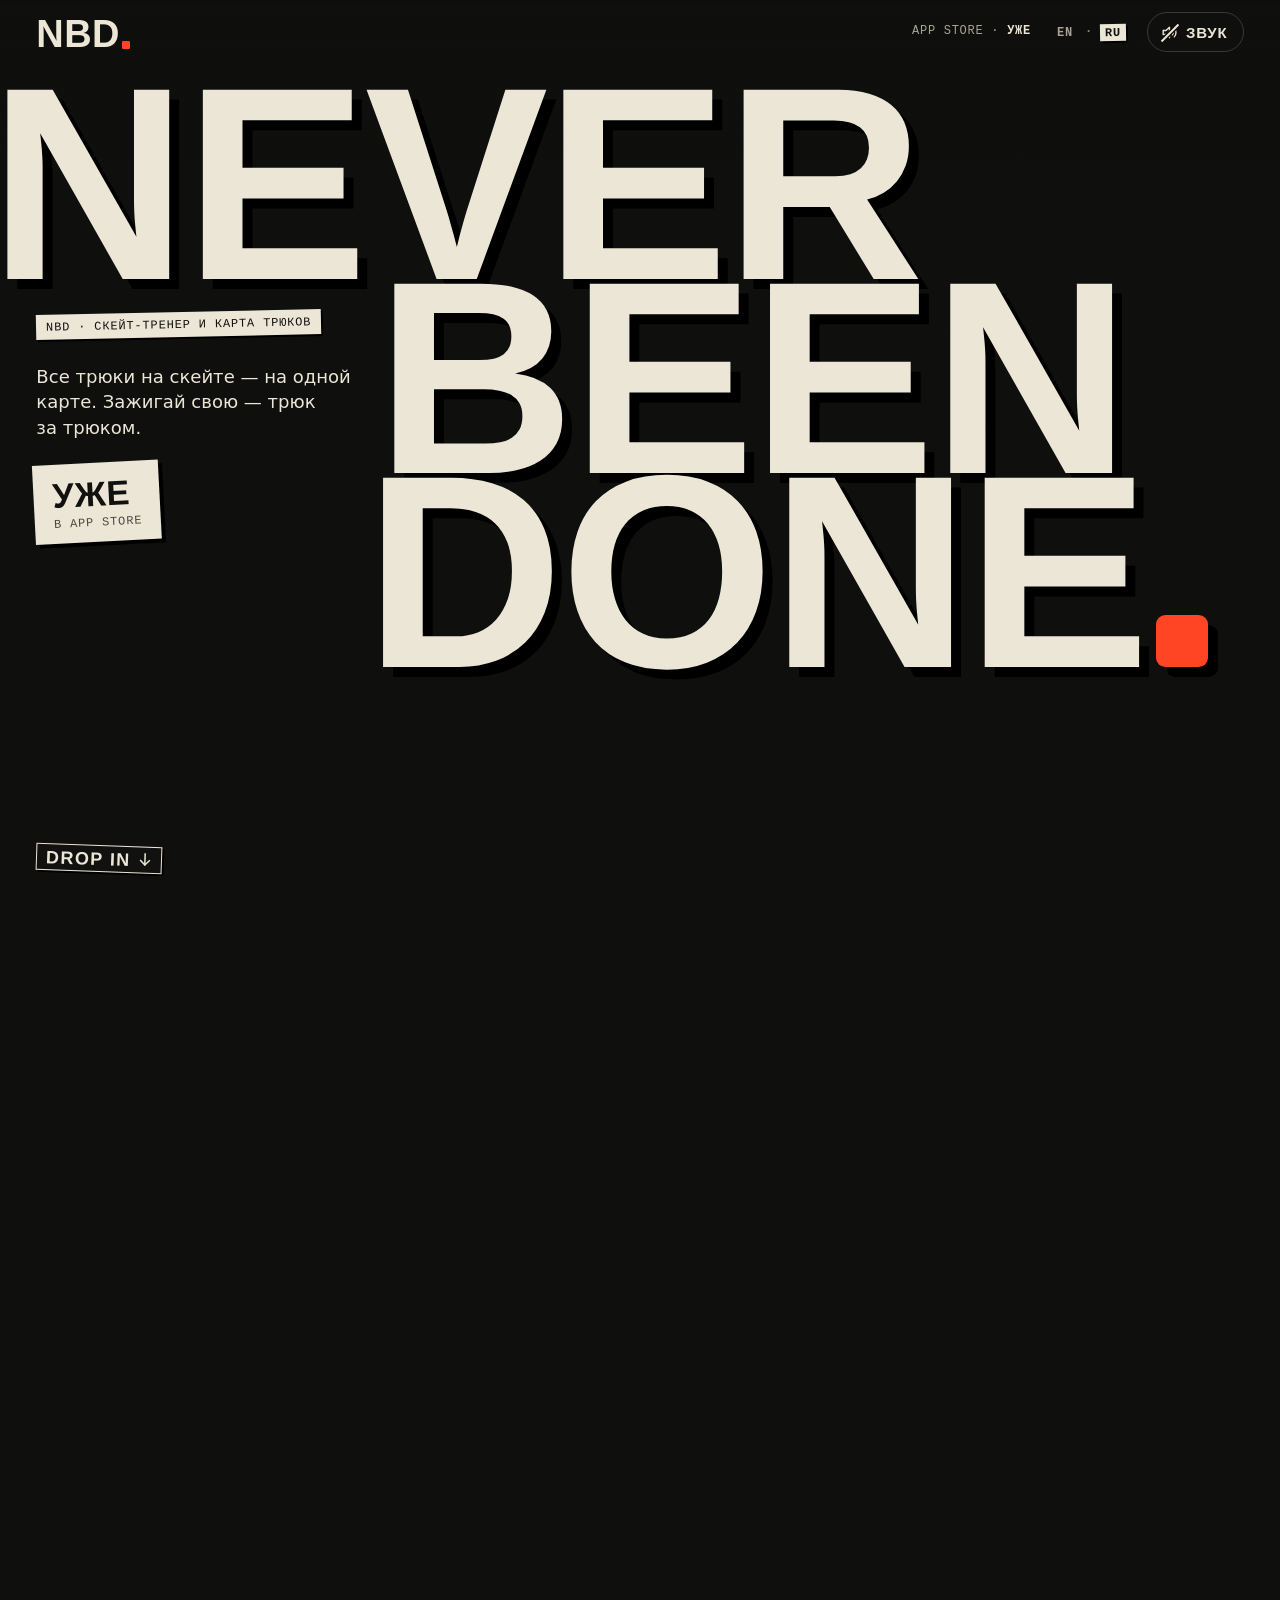
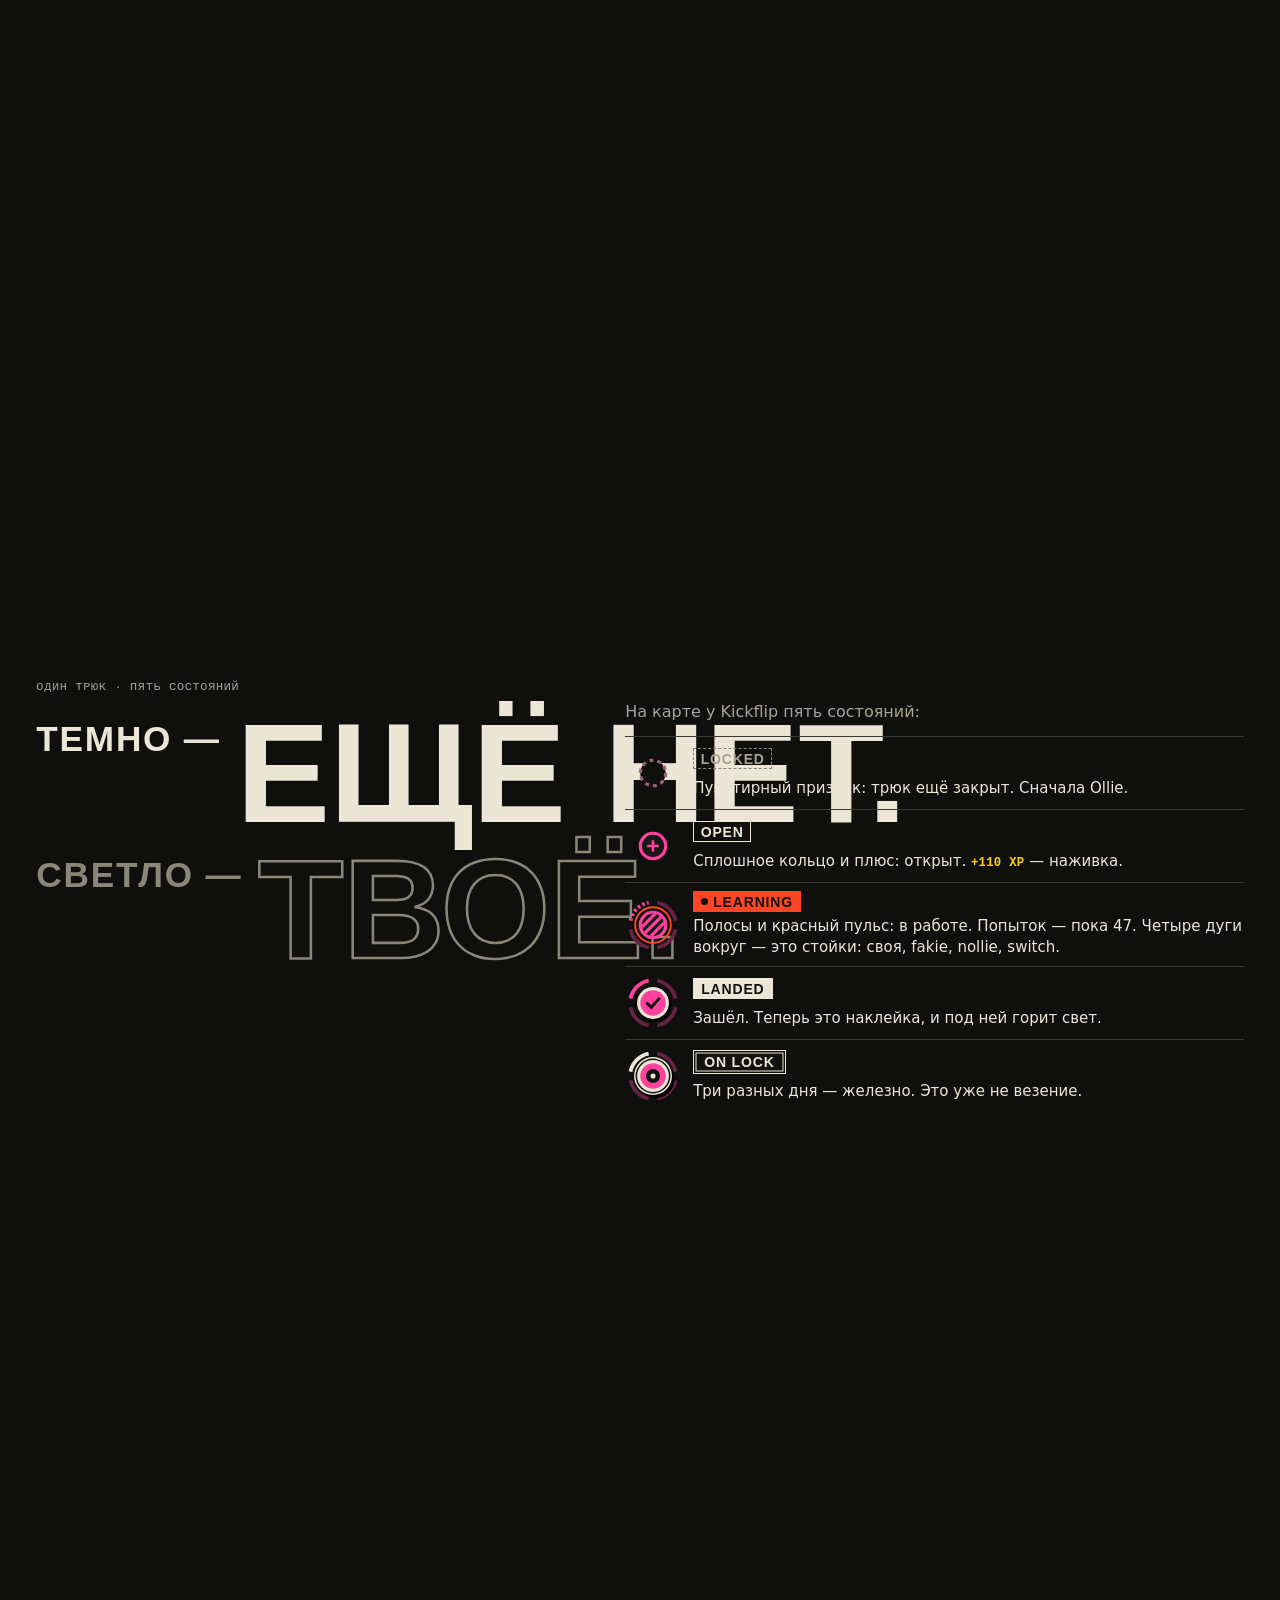
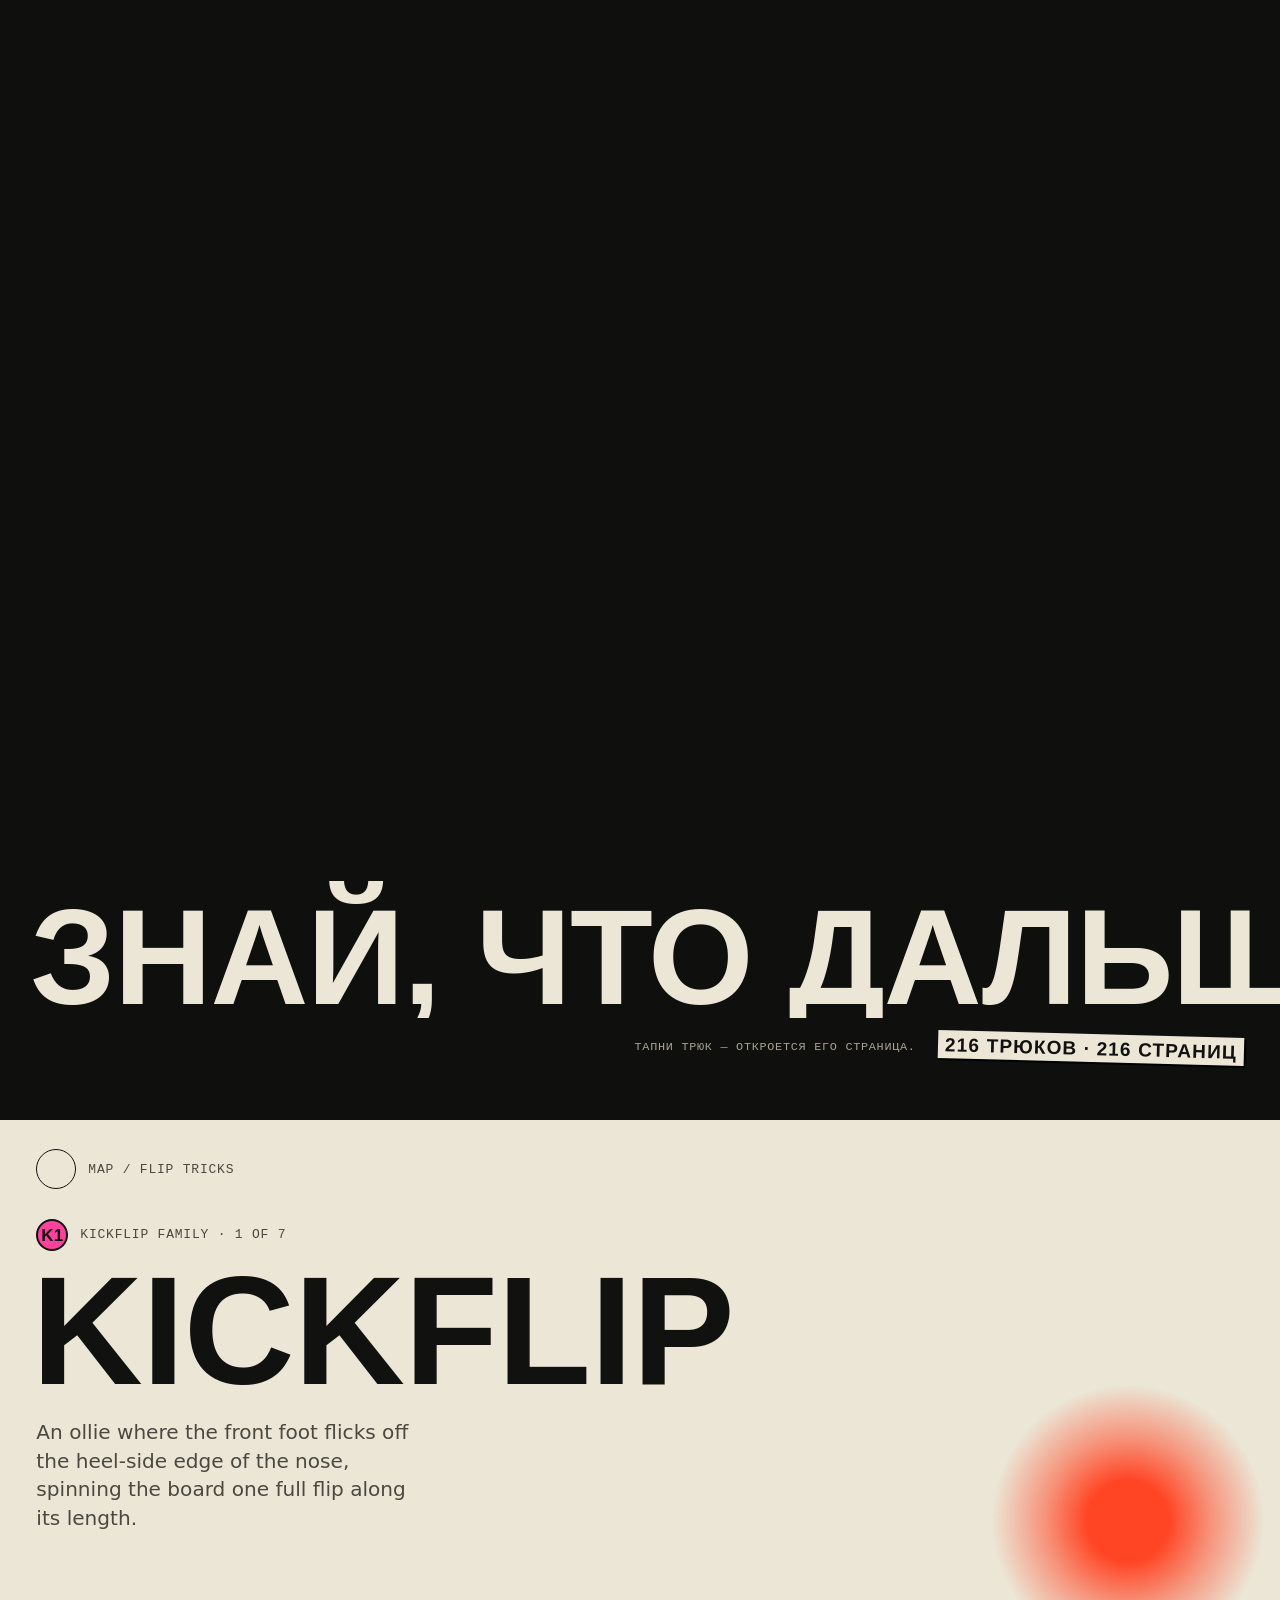
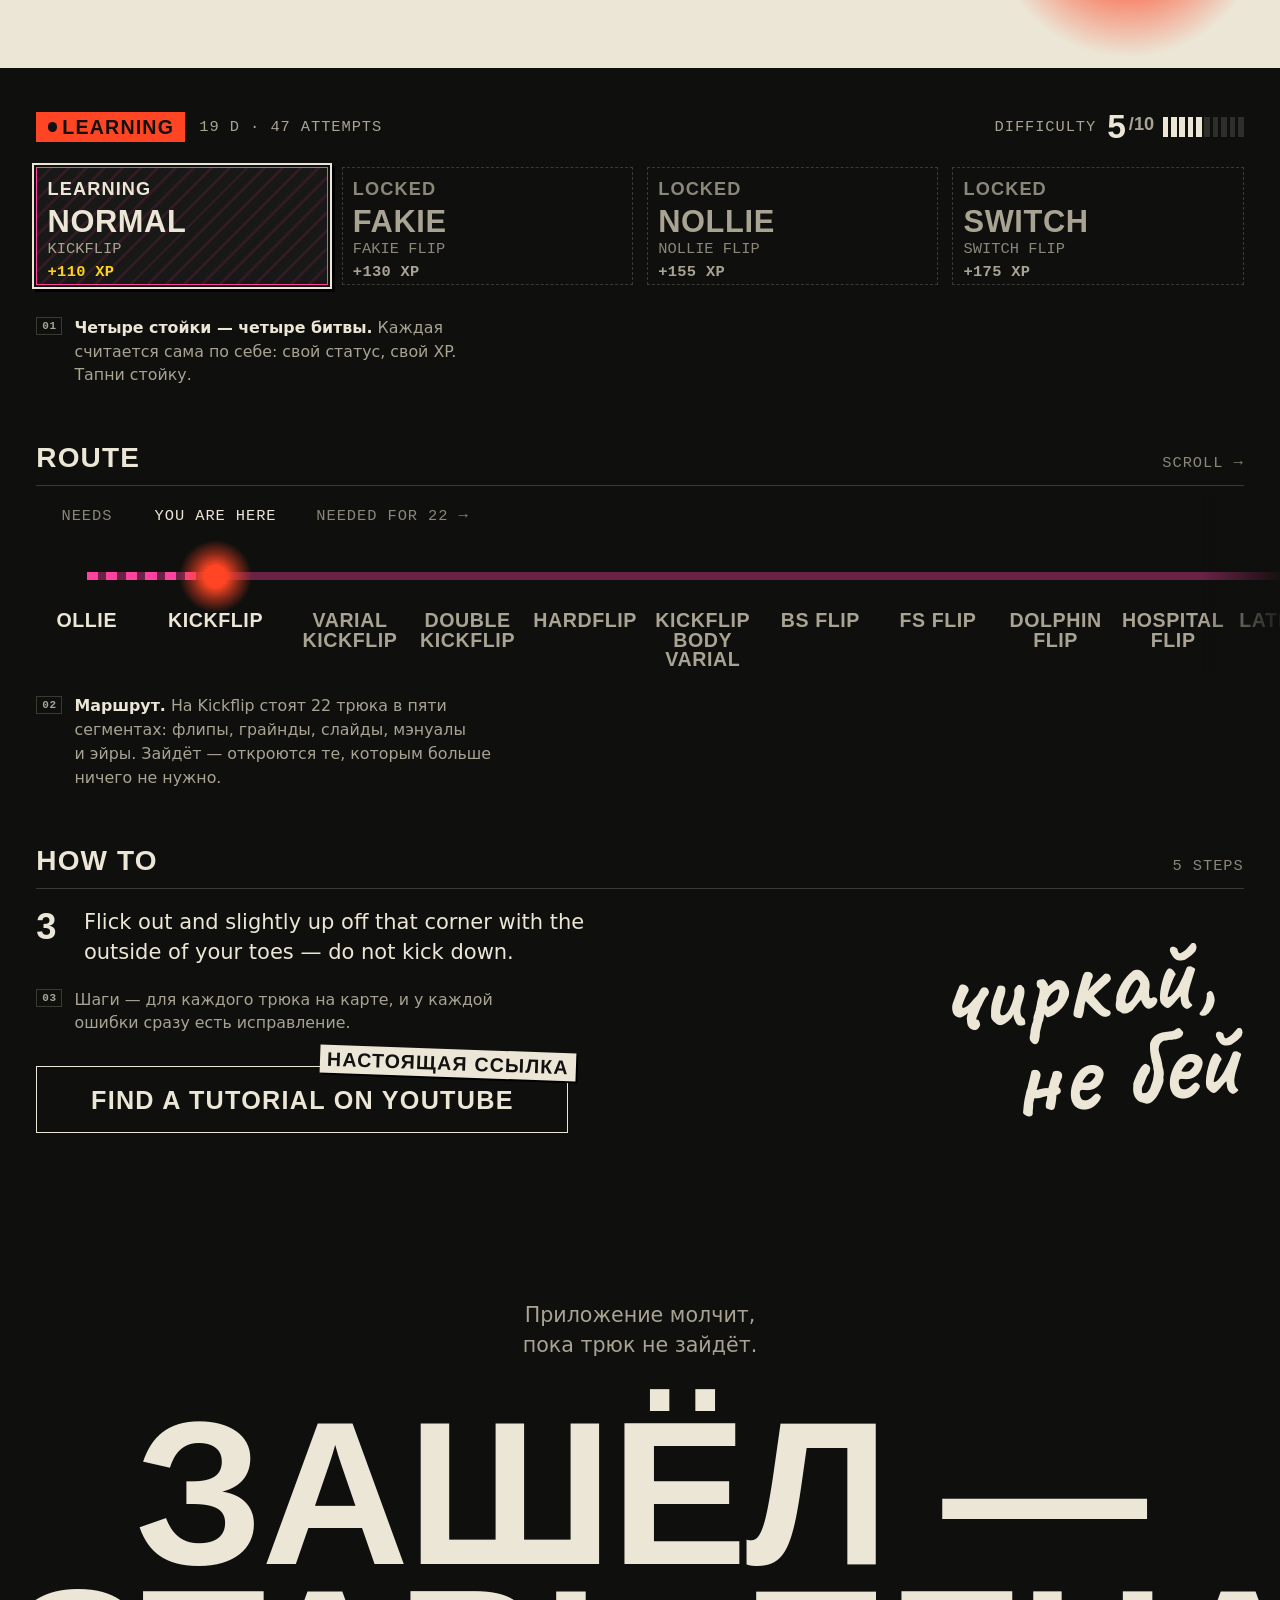
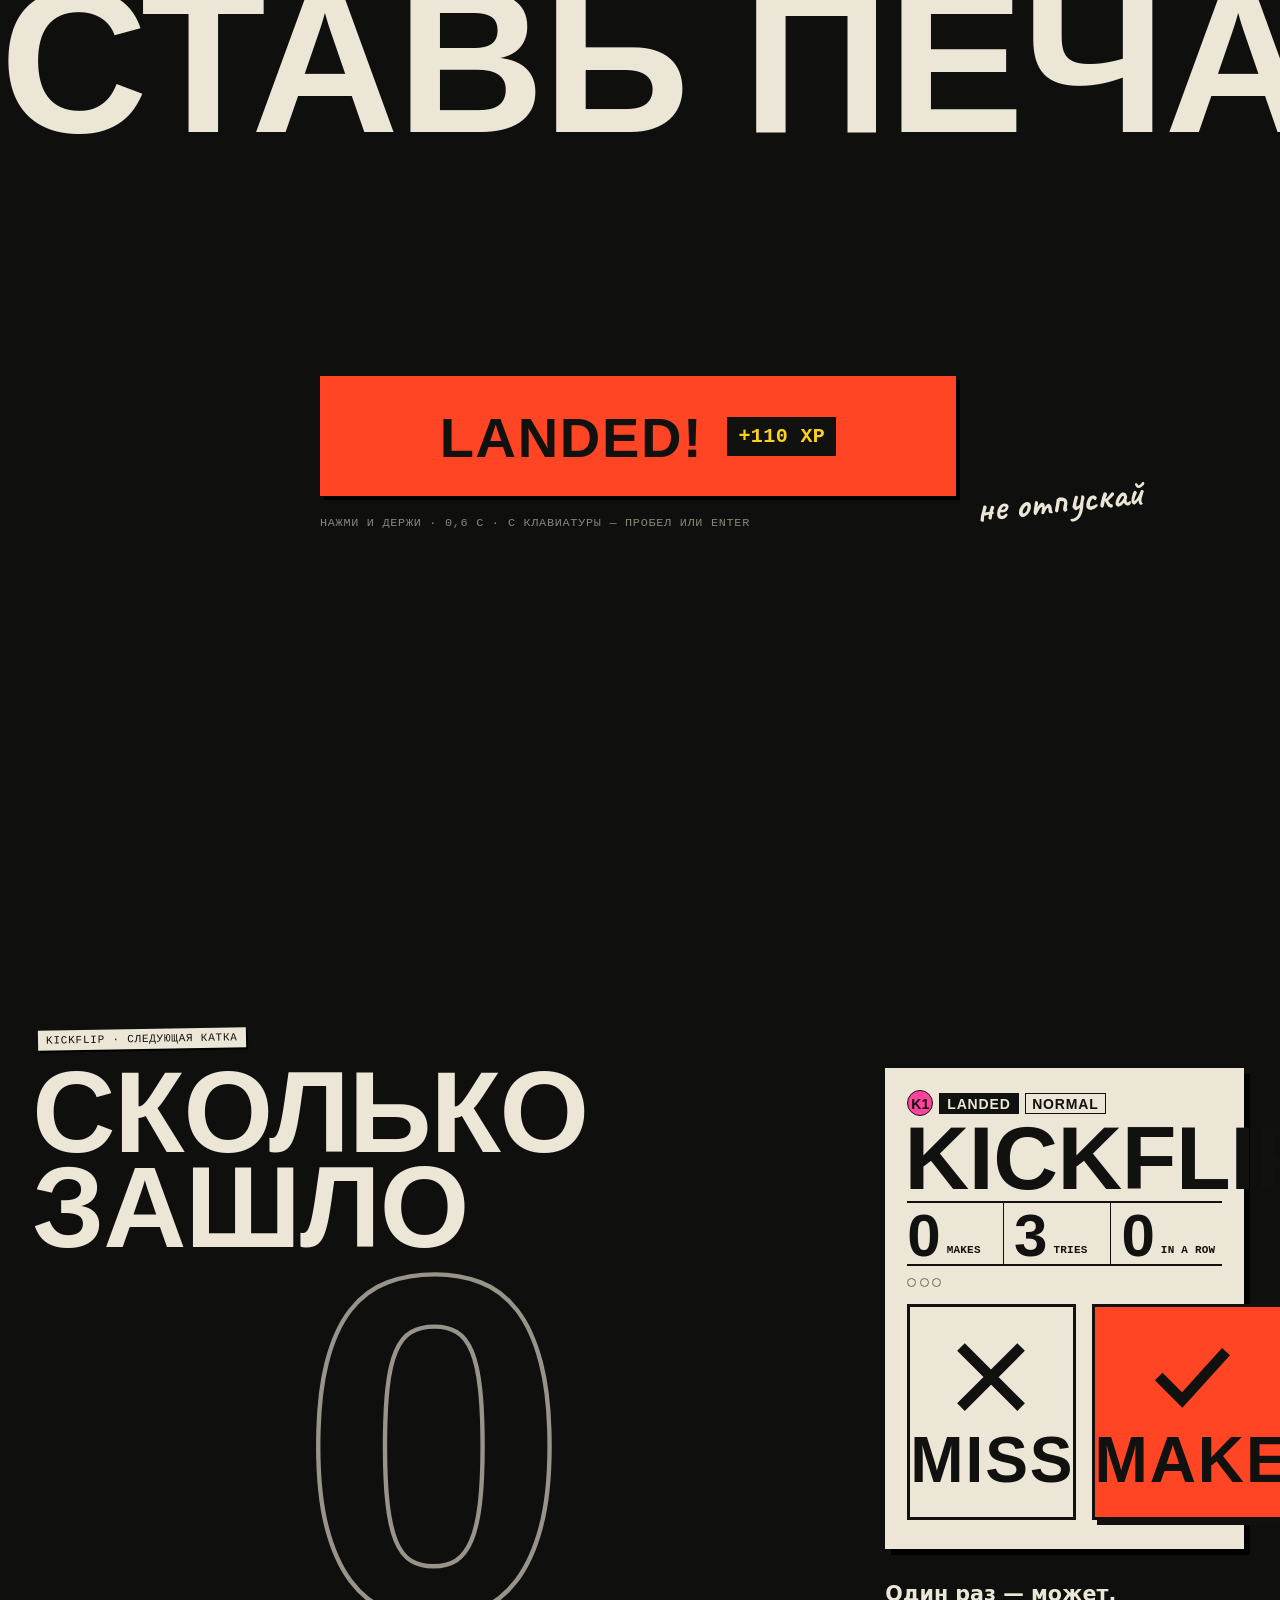
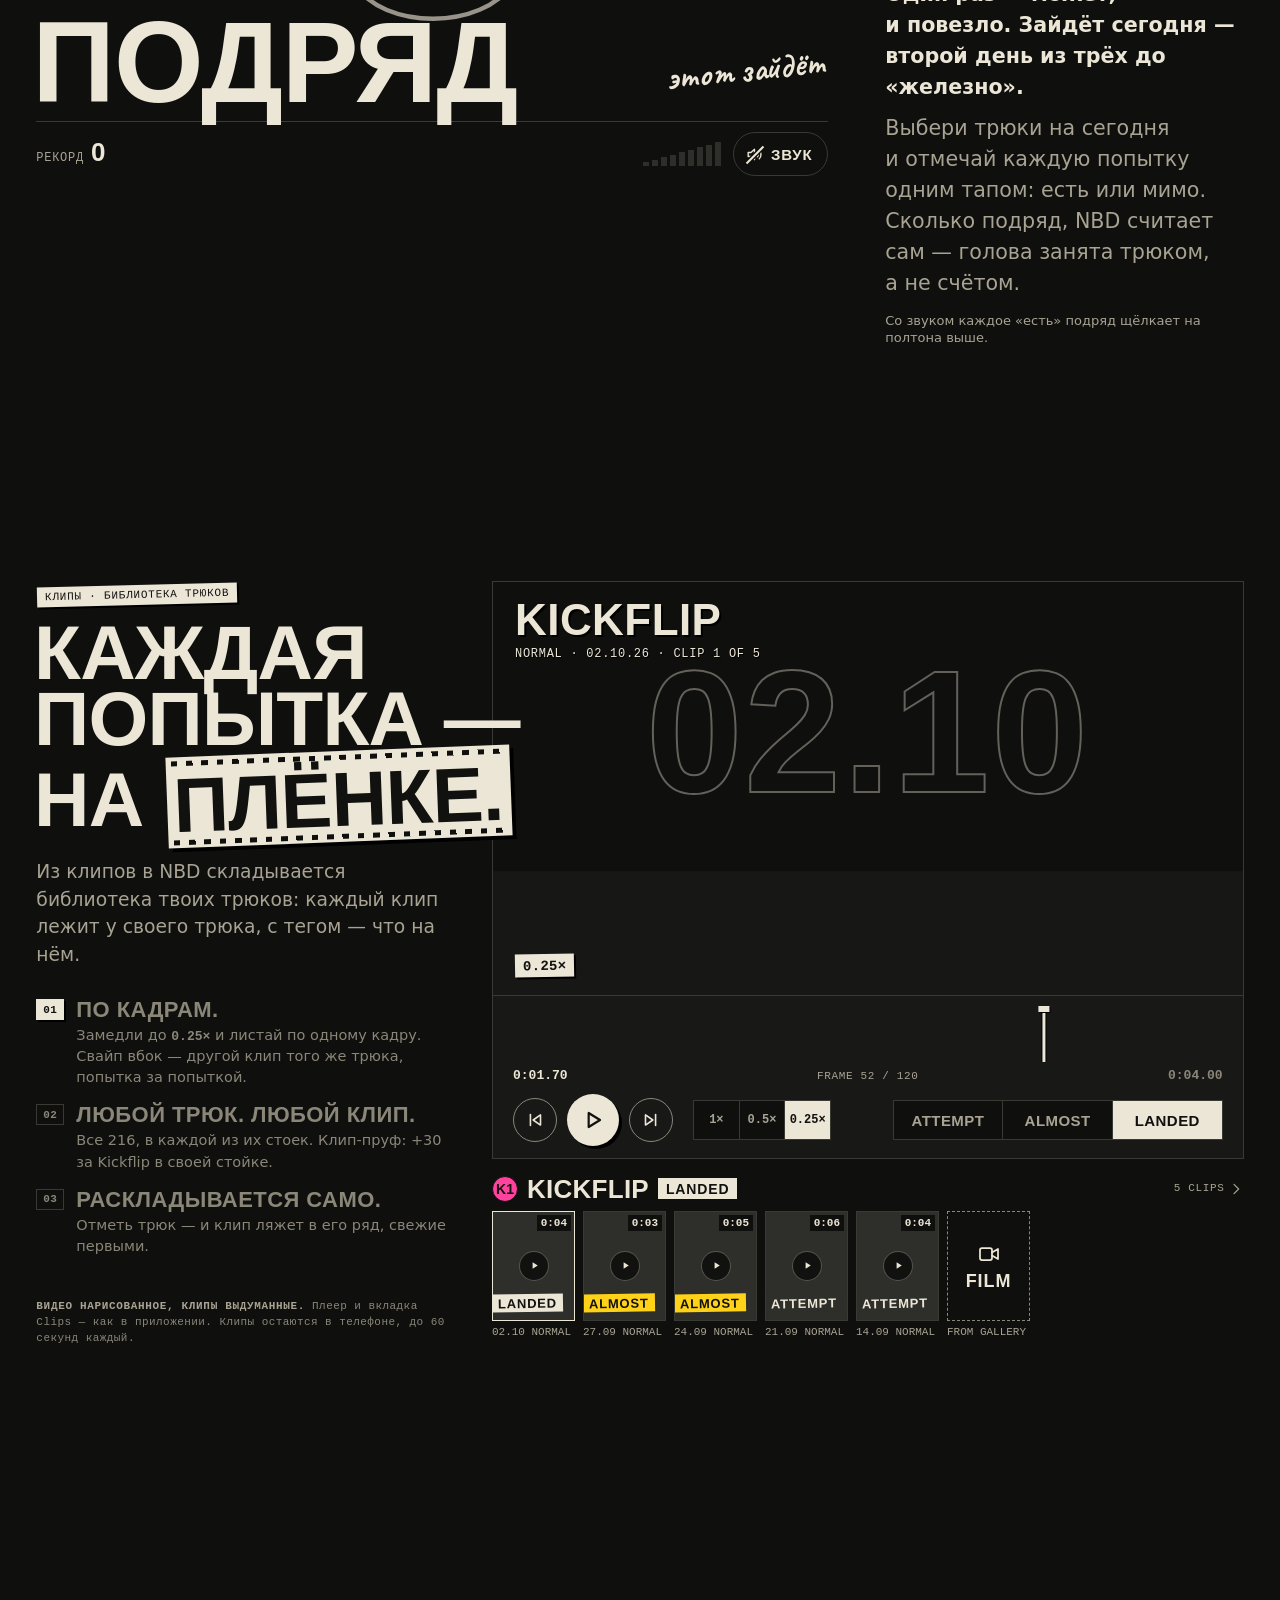
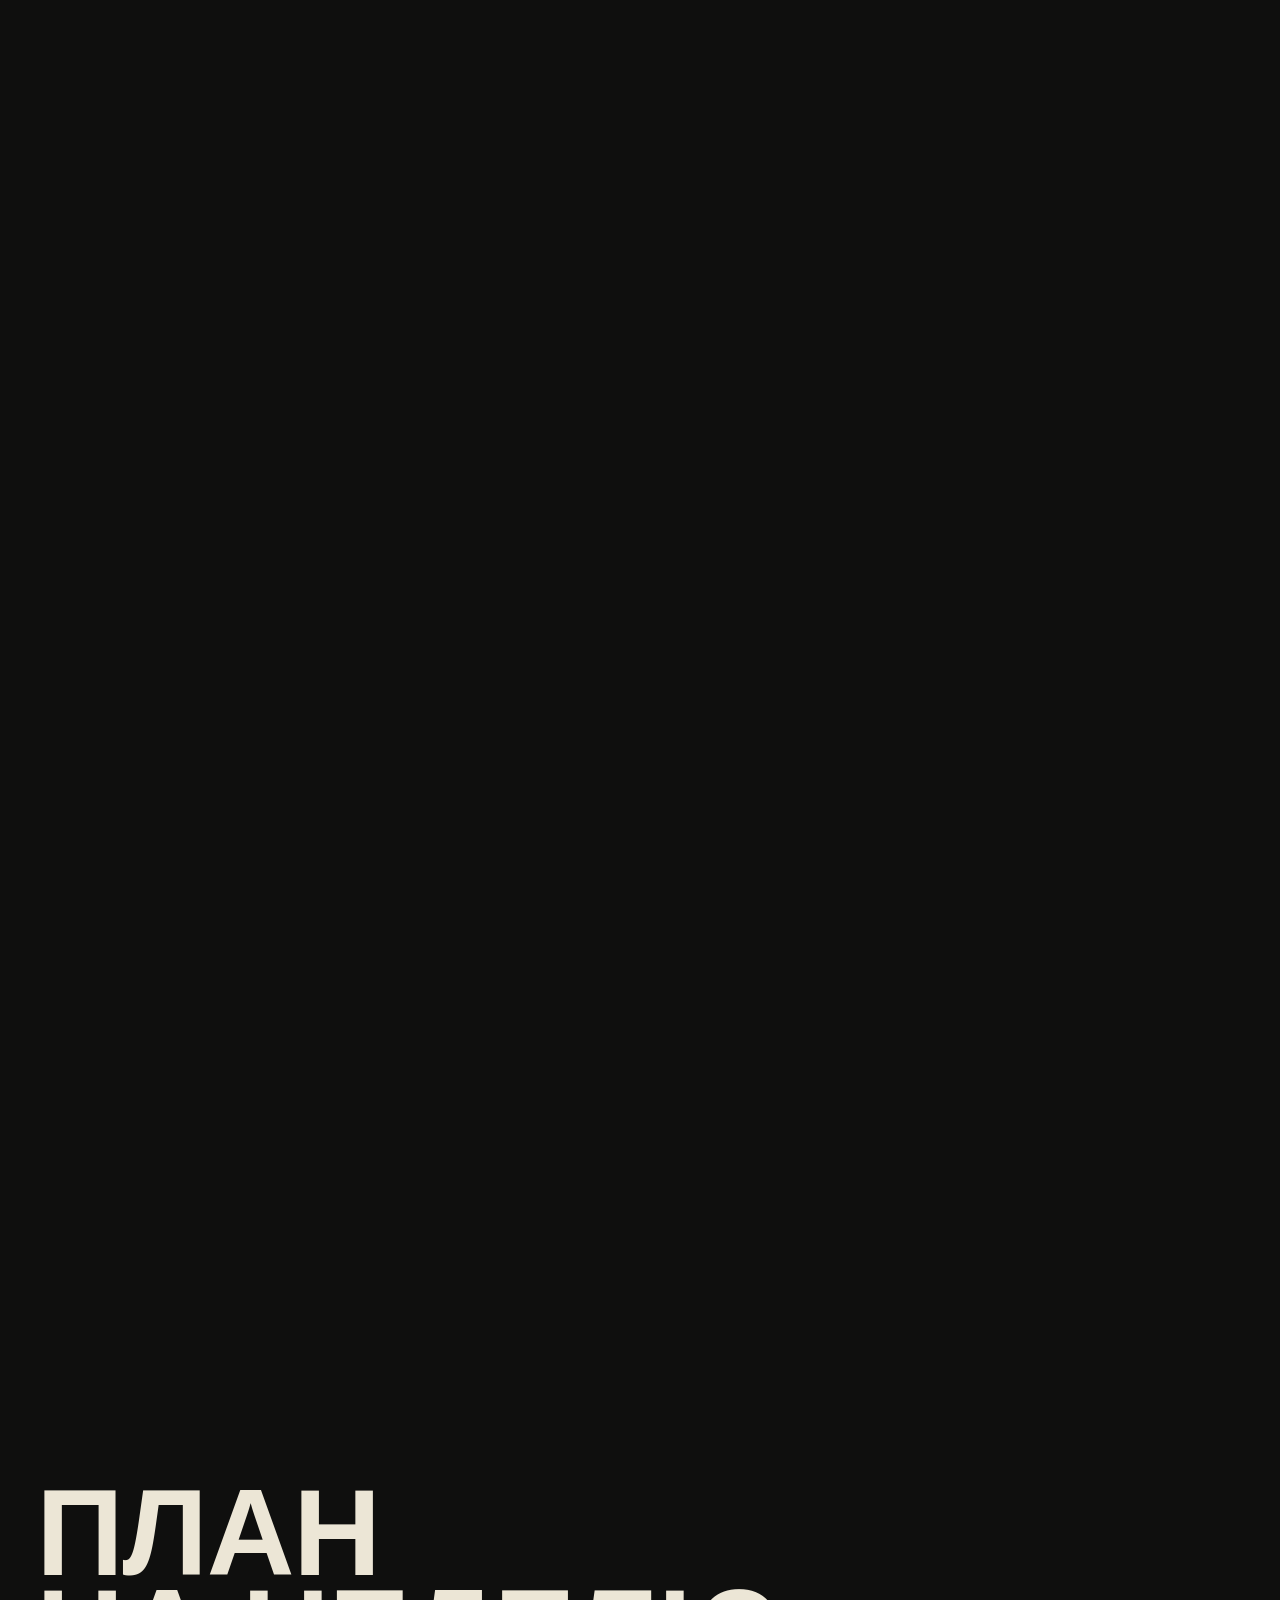
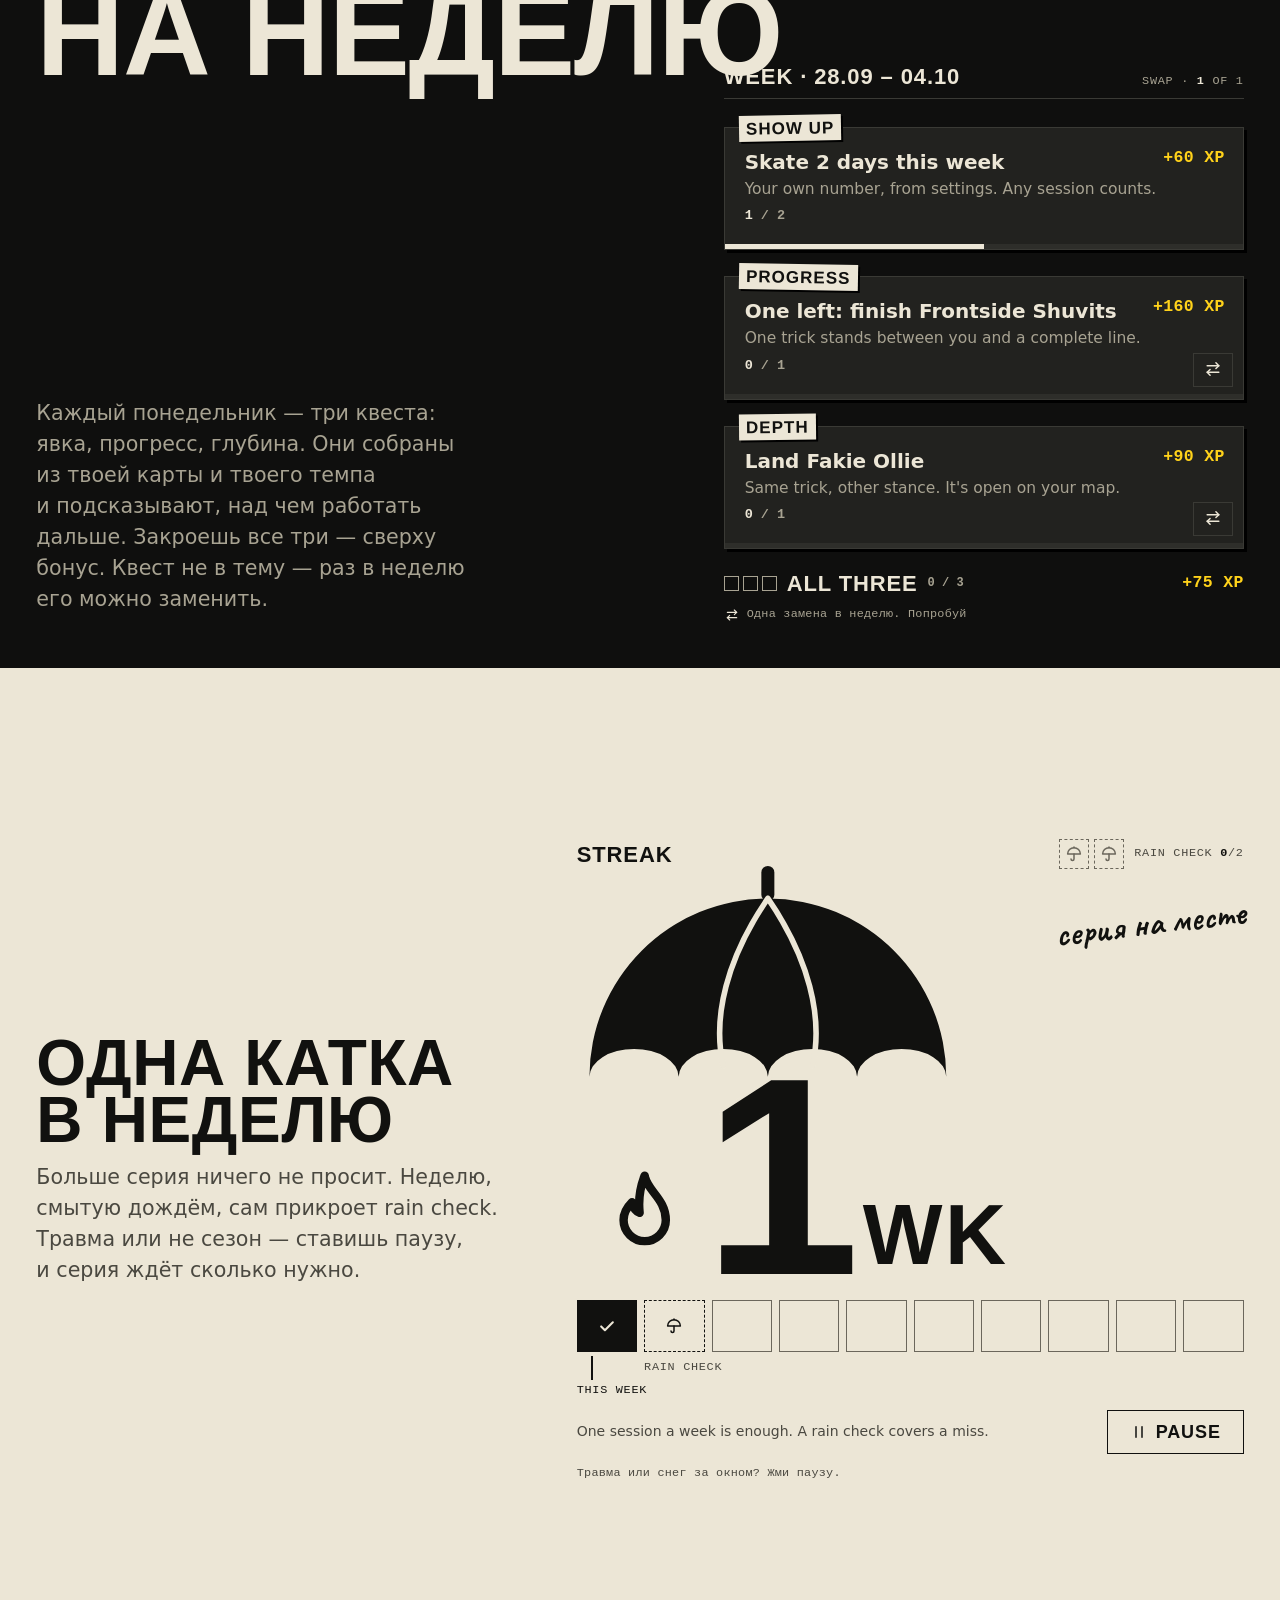
==== commit b657a5be: "feat: NBD is out — OUT NOW on the stickers, the stamp opens the App Store Built from xoyk/NBD main 0" ====
--- a/ru/index.html
+++ b/ru/index.html
@@ -22,7 +22,7 @@
   <link rel="alternate" hreflang="x-default" href="https://getnbd.app/">
   <meta property="og:type" content="website">
   <meta property="og:title" content="NBD. — карта всех трюков на скейте">
-  <meta property="og:description" content="216 трюков, 10 сегментов, 39 линий. Зашёл трюк — ставь печать и зажигай карту. Скоро в App Store.">
+  <meta property="og:description" content="216 трюков, 10 сегментов, 39 линий. Зашёл трюк — ставь печать и зажигай карту. Уже в App Store.">
   <meta property="og:url" content="https://getnbd.app/ru/">
   <meta property="og:image" content="https://getnbd.app/assets/img/og-ru.png">
   <meta property="og:image:width" content="1200">
@@ -37,7 +37,7 @@
   <link rel="icon" type="image/png" sizes="32x32" href="../favicon-32.png">
   <link rel="icon" type="image/png" sizes="192x192" href="../icon-192.png">
   <link rel="apple-touch-icon" href="../apple-touch-icon.png">
-  <link rel="stylesheet" href="../css/site.css?v=6d35459fce">
+  <link rel="stylesheet" href="../css/site.css?v=7bfb612eb2">
   <link rel="preload" href="../assets/fonts/sofia-900.woff2" as="font" type="font/woff2" crossorigin>
   <link rel="preload" href="../assets/fonts/onest-400.woff2" as="font" type="font/woff2" crossorigin>
   <link rel="preload" href="../assets/data/map.json" as="fetch" crossorigin>
@@ -63,7 +63,7 @@
   <a class="skip btn btn--paper btn--s" href="#main"><span>К содержанию</span></a>
   <header class="topbar" data-over="grip">
     <a class="wordmark" href="#top" data-to-top aria-label="NBD., наверх">NBD<i class="wordmark__dot"></i></a>
-    <p class="topbar__soon">App Store · <b>скоро</b></p>
+    <a class="topbar__soon" href="https://apps.apple.com/app/id6818491217" target="_blank" rel="noopener">App Store · <b>уже</b></a>
     <nav class="langs" aria-label="Язык">
       <a data-lang-link href="../" hreflang="en" lang="en"><span>EN</span><span class="sr-only"> — English</span></a>
       <span class="langs__sep" aria-hidden="true">·</span>
@@ -112,16 +112,16 @@
       <div class="hero__foot">
         <!-- The h1 already says the first sentence to screen readers. -->
         <p class="hero__sub"><span aria-hidden="true">Все трюки на скейте — на одной карте.</span> Зажигай свою — трюк за трюком.</p>
-        <!-- "Coming soon": a sticker slapped on the poster, not a link (the call to action is at the end of the story).
+        <!-- "Out now": a sticker slapped on the poster, not a link (the stamp under it is the link).
              Pressed, it peels up at a corner and slaps back down (hero.js). -->
         <p class="hero__cta">
-          <span class="hero__cta-k">Скоро</span>
+          <span class="hero__cta-k">Уже</span>
           <span class="hero__cta-v">в App Store</span>
         </p>
-        <!-- The beta is open: a rubber stamp hit under the sticker, and a real link — the one thing to tap on the poster. -->
-        <a class="stamp hero__beta" href="https://testflight.apple.com/join/n6yrQUNJ" target="_blank" rel="noopener" aria-label="Бета открыта: залетай в TestFlight (откроется в новой вкладке)">
-          <span class="stamp__word">Бета открыта</span>
-          <span class="stamp__sub">TestFlight · залетай →</span>
+        <!-- GET IT: a rubber stamp hit under the sticker, the App Store link — the one thing to tap on the poster. -->
+        <a class="stamp hero__beta" href="https://apps.apple.com/app/id6818491217" target="_blank" rel="noopener" aria-label="Скачать NBD в App Store (откроется в новой вкладке)">
+          <span class="stamp__word">Качай</span>
+          <span class="stamp__sub">App Store · залетай →</span>
         </a>
       </div>
       <p class="hero__drop" lang="en" aria-hidden="true"><span>Drop in<svg viewBox="0 0 24 24" width="16" height="16" fill="none" stroke="currentColor" stroke-width="2.25" stroke-linecap="square"><path d="M12 3.5v16"/><path d="M5.5 13.5l6.5 6.5 6.5-6.5"/></svg></span></p>
@@ -1061,14 +1061,14 @@
         <p class="finale__strips"><span class="finale__strip"><span>Пару сезонов</span></span> <span class="finale__strip"><span>спустя.</span></span></p>
       </div>
 
-      <!-- The payoff: the poster line slams in over the lit city, then the call to action (not a link: not out yet) and
+      <!-- The payoff: the poster line slams in over the lit city, then the call to action (the sticker says it is out, the stamp is the link) and
            the one thing to do here — send the page to the crew. -->
       <div class="finale__end">
         <h2 class="finale__poster" id="finale-title" aria-label="Зажги свою карту."><span class="finale__ln"><span class="finale__w">Зажги</span></span> <span class="finale__ln"><span class="finale__w">свою</span></span> <span class="finale__ln"><span class="finale__w">карту<i class="finale__dot" aria-hidden="true"></i></span></span></h2>
         <div class="finale__cta">
-          <p class="finale__soon"><span class="sr-only">Скоро в App Store.</span><span class="finale__soon-k" aria-hidden="true">Скоро</span><span class="finale__soon-v" aria-hidden="true">в App Store</span></p>
-          <!-- The beta is open: the red rubber stamp under the sticker, a real link to the TestFlight invite. -->
-          <a class="stamp finale__beta" href="https://testflight.apple.com/join/n6yrQUNJ" target="_blank" rel="noopener" aria-label="Бета открыта: залетай в TestFlight (откроется в новой вкладке)"><span class="stamp__word">Бета открыта</span><span class="stamp__sub">TestFlight · залетай →</span></a>
+          <p class="finale__soon"><span class="sr-only">Уже в App Store.</span><span class="finale__soon-k" aria-hidden="true">Уже</span><span class="finale__soon-v" aria-hidden="true">в App Store</span></p>
+          <!-- GET IT: the red rubber stamp under the sticker, the App Store link. -->
+          <a class="stamp finale__beta" href="https://apps.apple.com/app/id6818491217" target="_blank" rel="noopener" aria-label="Скачать NBD в App Store (откроется в новой вкладке)"><span class="stamp__word">Качай</span><span class="stamp__sub">App Store · залетай →</span></a>
           <button type="button" class="btn btn--paper btn--m finale__share" data-fin-share><i class="finale__share-icon" data-icon="share" data-size="20"></i><span data-fin-share-label>Скинь своим</span></button>
           <p class="finale__hand" aria-hidden="true"><span class="finale__hand-wipe"><span class="finale__hand-in t-hand">увидимся на&nbsp;споте</span></span></p>
         </div>
--- a/css/site.css
+++ b/css/site.css
@@ -1,5 +1,5 @@
 /* NBD promo site, generated by scripts/site/build.mjs from css/base.css, css/sections/hero.css, css/sections/states.css, css/sections/trick.css, css/sections/landed.css, css/sections/session.css, css/sections/library.css, css/sections/plan.css, css/sections/stickers.css, css/sections/yours.css, css/sections/finale.css: edit those, then rebuild. */
-@font-face{font-family: 'Sofia Sans Extra Condensed';font-weight: 800;font-style: normal;font-display: swap;src: url('../assets/fonts/sofia-800.woff2') format('woff2')}@font-face{font-family: 'Sofia Sans Extra Condensed';font-weight: 900;font-style: normal;font-display: swap;src: url('../assets/fonts/sofia-900.woff2') format('woff2')}@font-face{font-family: 'Onest';font-weight: 400;font-style: normal;font-display: swap;src: url('../assets/fonts/onest-400.woff2') format('woff2')}@font-face{font-family: 'Onest';font-weight: 500;font-style: normal;font-display: swap;src: url('../assets/fonts/onest-500.woff2') format('woff2')}@font-face{font-family: 'Onest';font-weight: 600;font-style: normal;font-display: swap;src: url('../assets/fonts/onest-600.woff2') format('woff2')}@font-face{font-family: 'JetBrains Mono';font-weight: 500;font-style: normal;font-display: swap;src: url('../assets/fonts/mono-500.woff2') format('woff2')}@font-face{font-family: 'JetBrains Mono';font-weight: 700;font-style: normal;font-display: swap;src: url('../assets/fonts/mono-700.woff2') format('woff2')}@font-face{font-family: 'Caveat';font-weight: 700;font-style: normal;font-display: swap;src: url('../assets/fonts/caveat-700.woff2') format('woff2')}@font-face{font-family: 'NBD Display Fallback';src: local('HelveticaNeue-CondensedBlack'),local('Helvetica Neue Condensed Black'),local('ArialNarrow-Bold'),local('Arial Narrow Bold'),local('Roboto Condensed Bold'),local('RobotoCondensed-Bold');font-weight: 800 900;size-adjust: 78%;ascent-override: 115%;descent-override: 38%}:root{--grip: #0F0F0E;--surface-1: #181816;--surface-2: #22221F;--surface-3: #2E2E2A;--hairline: #3A3A35;--scrim: rgba(8,8,7,0.72);--paper: #ECE6D6;--paper-shade: #D9D2BF;--paper-edge: #C4BCA6;--ink: #11110F;--ink-soft: #4A4840;--ink-muted: #6B675C;--text: #ECE6D6;--text-2: #A8A392;--text-muted: #8A8678;--red: #FF4524;--red-pressed: #D9361A;--red-dim: #6A2416;--red-on-paper: #B3270B;--yellow: #FFD21A;--yellow-dim: #6A5913;--pool: #FFC98A;--neutral-lit: #ECE6D6;--neutral-reachable: #98948A;--neutral-unlit: #63615A;--seg-basics: #EDE8D8;--seg-basics-reach: #99968B;--seg-basics-unlit: #63615B;--seg-ollie: #FBA01D;--seg-ollie-reach: #A16917;--seg-ollie-unlit: #694614;--seg-shuv: #28D3F4;--seg-shuv-reach: #1E899D;--seg-shuv-unlit: #185965;--seg-flip: #FE429D;--seg-flip-reach: #A32F67;--seg-flip-unlit: #6A2244;--seg-grind: #3CE074;--seg-grind-reach: #2B914D;--seg-grind-unlit: #205E35;--seg-slide: #A785FC;--seg-slide-reach: #6D58A2;--seg-slide-unlit: #493C68;--seg-manual: #37D8C9;--seg-manual-reach: #288C82;--seg-manual-unlit: #1E5B55;--seg-oldschool: #D3B378;--seg-oldschool-reach: #897550;--seg-oldschool-unlit: #594D36;--seg-transition: #689CFD;--seg-transition-reach: #4666A2;--seg-transition-unlit: #314569;--seg-grab: #B5EF32;--seg-grab-reach: #769A24;--seg-grab-unlit: #4E641C;--tier-bronze: #C98A55;--tier-bronze-ghost: #825B3A;--tier-silver: #C9CCD1;--tier-silver-ghost: #828487;--tier-gold: #FFD21A;--tier-gold-ghost: #A48815;--tier-legend: #ECE6D6;--tier-legend-ghost: #98948A;--f-display: 'Sofia Sans Extra Condensed','NBD Display Fallback','Arial Narrow',sans-serif;--f-body: 'Onest',system-ui,-apple-system,'Segoe UI',Roboto,sans-serif;--f-mono: 'JetBrains Mono',ui-monospace,'SF Mono',Menlo,monospace;--f-hand: 'Caveat','Bradley Hand','Segoe Print',cursive;--ease-standard: cubic-bezier(.2,0,0,1);--ease-out: cubic-bezier(.16,1,.3,1);--ease-in: cubic-bezier(.7,0,.84,0);--t-instant: 80ms;--t-fast: 120ms;--t-base: 200ms;--t-slow: 350ms;--t-enter: 450ms;--sh-color: #000;--sh-sticker: 2px 2.5px 0 #000;--sh-tag: 2px 2px 0 #000;--sh-card: 3px 3px 0 #000;--sh-btn: 4px 4px 0 #000;--sh-pressed: 1px 1px 0 #000;--gutter: clamp(16px,2.286vw + 7.1px,40px);--wrap: 1240px;--topbar-h: 56px;--hud-h: 28px;--safe-t: env(safe-area-inset-top,0px);--safe-b: env(safe-area-inset-bottom,0px);--z-stage: 1;--z-topbar: 50;--z-hud: 52;--z-overlay: 60;--fg: var(--text);--fg-2: var(--text-2);--fg-muted: var(--text-muted);--rule: var(--hairline);color-scheme: dark}@media (min-width: 900px){:root{--topbar-h: 64px}}*,*::before,*::after{box-sizing: border-box}html{-webkit-text-size-adjust: 100%;text-size-adjust: 100%;background: var(--grip);-webkit-tap-highlight-color: transparent;scroll-behavior: auto;scroll-padding-top: calc(var(--safe-t) + var(--topbar-h) + var(--hud-h) + 24px);scroll-padding-bottom: calc(var(--safe-b) + 16px)}body{position: relative;z-index: 0;margin: 0;min-height: 100vh;min-height: 100svh;color: var(--fg);font: 400 1rem/1.5 var(--f-body);background: url('../assets/tex/grain-grip.png') 0 0 / 256px 256px repeat;-webkit-font-smoothing: antialiased;-moz-osx-font-smoothing: grayscale;overflow-x: hidden;overflow-x: clip}h1,h2,h3,h4,h5,h6,p,figure,blockquote,dl,dd,ol,ul{margin: 0}h1,h2,h3,h4,h5,h6{font-size: inherit;font-weight: inherit}:where(ol[role='list'],ul[role='list'],.list-reset){list-style: none;padding: 0}:where(img,video,canvas,picture){display: block;max-width: 100%}:where(svg){display: block}:where(.fit-width){max-width: 100%}:where(.no-clamp){max-width: none}img{height: auto}svg{overflow: visible}button,input,select,textarea{font: inherit;color: inherit;letter-spacing: inherit}button{margin: 0;padding: 0;border: 0;border-radius: 0;background: none;cursor: pointer;text-align: inherit}a{color: inherit;text-decoration-thickness: 1.5px;text-underline-offset: 0.2em;text-decoration-color: currentColor}a:hover{text-decoration-thickness: 3px}::selection{background: var(--paper);color: var(--ink)}.paper ::selection{background: var(--ink);color: var(--paper)}[hidden]{display: none !important}:focus{outline: none}:focus-visible{outline: 2px solid var(--paper);outline-offset: 3px}.paper :focus-visible,.topbar[data-over='paper'] :focus-visible{outline-color: var(--ink)}.icon{flex: none}.t-poster,.t-xl,.t-l,.t-m,.t-s,.t-heading{font-family: var(--f-display);text-transform: uppercase;font-kerning: normal;font-synthesis: none}.t-poster{font-weight: 900;font-size: var(--poster-size,clamp(3.5rem,16vw,22rem));line-height: 0.82;letter-spacing: -0.01em}.t-poster--xl{--poster-size: clamp(4.5rem,22vw,26rem)}.t-poster--m{--poster-size: clamp(3rem,11vw,14rem)}.t-xl{font-weight: 900;font-size: clamp(4rem,9vw + 2.6rem,9rem);line-height: 0.85;letter-spacing: -0.005em}.t-l{font-weight: 900;font-size: clamp(2.75rem,3vw + 2.1rem,4.75rem);line-height: 0.9;letter-spacing: 0}.t-m{font-weight: 900;font-size: clamp(2rem,1.6vw + 1.6rem,3rem);line-height: 0.94;letter-spacing: 0.01em}.t-s{font-weight: 800;font-size: clamp(1.5rem,0.6vw + 1.35rem,2rem);line-height: 1;letter-spacing: 0.02em}.t-heading{font-weight: 800;font-size: clamp(1.25rem,0.35vw + 1.17rem,1.5rem);line-height: 1.1;letter-spacing: 0.04em}.t-body-l{font-family: var(--f-body);font-weight: 400;font-size: clamp(1.0625rem,0.4vw + 0.97rem,1.3125rem);line-height: 1.5}.t-body{font-family: var(--f-body);font-weight: 400;font-size: clamp(0.9375rem,0.15vw + 0.9rem,1.0625rem);line-height: 1.45}.t-strong{font-weight: 600}.t-caption{font-family: var(--f-body);font-weight: 500;font-size: 0.8125rem;line-height: 1.3}.t-mono{font-family: var(--f-mono);font-weight: 500;font-size: clamp(0.6875rem,0.1vw + 0.66rem,0.8125rem);line-height: 1.3;letter-spacing: 0.06em;text-transform: uppercase}.t-mono-data{font-family: var(--f-mono);font-weight: 700;font-size: clamp(0.8125rem,0.1vw + 0.78rem,0.9375rem);line-height: 1.25;letter-spacing: 0;font-variant-numeric: tabular-nums}.t-xp{font-family: var(--f-mono);font-weight: 700;font-size: clamp(0.6875rem,0.15vw + 0.65rem,0.875rem);line-height: 1.1;letter-spacing: 0.02em;text-transform: uppercase;color: var(--yellow)}.t-hand{display: inline-block;font-family: var(--f-hand);font-weight: 700;font-size: clamp(1.5rem,1vw + 1.25rem,2.25rem);line-height: 1;letter-spacing: 0;text-transform: none;rotate: -6deg;transform-origin: 0 50%}.fg-2{color: var(--fg-2)}.fg-muted{color: var(--fg-muted)}.nowrap{white-space: nowrap}.paper{--fg: var(--ink);--fg-2: var(--ink-soft);--fg-muted: var(--ink-muted);--rule: var(--ink);--sh-color: var(--ink);--sh-sticker: 2px 2.5px 0 var(--ink);--sh-tag: 2px 2px 0 var(--ink);--sh-card: 3px 3px 0 var(--ink);--sh-btn: 4px 4px 0 var(--ink);--sh-pressed: 1px 1px 0 var(--ink);color: var(--ink);background: url('../assets/tex/grain-paper.png') 0 0 / 256px 256px repeat,var(--paper)}.paper--torn{-webkit-mask: linear-gradient(#000 0 0) top / 100% calc(100% - 21px) no-repeat,url('../assets/tex/torn-bottom.svg') left bottom / 520px 22px repeat-x;mask: linear-gradient(#000 0 0) top / 100% calc(100% - 21px) no-repeat,url('../assets/tex/torn-bottom.svg') left bottom / 520px 22px repeat-x}.paper--torn-top{-webkit-mask: linear-gradient(#000 0 0) bottom / 100% calc(100% - 21px) no-repeat,url('../assets/tex/torn-top.svg') left top / 520px 22px repeat-x;mask: linear-gradient(#000 0 0) bottom / 100% calc(100% - 21px) no-repeat,url('../assets/tex/torn-top.svg') left top / 520px 22px repeat-x}.paper--torn.paper--torn-top{-webkit-mask: linear-gradient(#000 0 0) center / 100% calc(100% - 42px) no-repeat,url('../assets/tex/torn-top.svg') left top / 520px 22px repeat-x,url('../assets/tex/torn-bottom.svg') 37% bottom / 520px 22px repeat-x;mask: linear-gradient(#000 0 0) center / 100% calc(100% - 42px) no-repeat,url('../assets/tex/torn-top.svg') left top / 520px 22px repeat-x,url('../assets/tex/torn-bottom.svg') 37% bottom / 520px 22px repeat-x}.grain{background: url('../assets/tex/grain-grip.png') 0 0 / 256px 256px repeat,var(--grip)}.grain--over{position: relative}.grain--over::after{content: '';position: absolute;inset: 0;pointer-events: none;background: url('../assets/tex/grain-grip.png') 0 0 / 256px 256px repeat}.ink-surface{--fg: var(--paper);--fg-2: var(--paper-shade);background: var(--ink);color: var(--paper)}.card{position: relative;background: var(--surface-2);border: 1.5px solid var(--hairline);box-shadow: var(--sh-card);padding: 14px 16px}.card--flat{box-shadow: none}.card--1{background: var(--surface-1)}.hairline{display: block;height: 1px;border: 0;margin: 0;background: var(--rule)}.hairline--strong{height: 1.5px}.paper .hairline:not(.hairline--strong){background: var(--ink);height: 1.5px}.btn{--btn-h: 56px;--btn-bg: var(--paper);--btn-fg: var(--ink);position: relative;display: inline-flex;align-items: center;justify-content: center;gap: 12px;min-height: var(--btn-h);min-width: 44px;padding: 0 22px;border: 0;border-radius: 0;background: var(--btn-bg);color: var(--btn-fg);box-shadow: var(--sh-btn);font: 900 26px/1 var(--f-display);letter-spacing: 0.03em;text-transform: uppercase;text-decoration: none;white-space: nowrap;user-select: none;-webkit-user-select: none;touch-action: manipulation;cursor: pointer;transition: translate var(--t-instant) var(--ease-standard),box-shadow var(--t-instant) var(--ease-standard),background-color var(--t-instant) linear}.btn > span{display: block;padding-top: 0.06em}.btn .icon{width: 22px;height: 22px;stroke-width: 2}.btn:active,.btn.is-pressed{translate: 3px 3px;box-shadow: var(--sh-pressed)}.btn--paper{--btn-bg: var(--paper);--btn-fg: var(--ink)}.btn--action{--btn-bg: var(--red);--btn-fg: var(--ink)}.btn--action:active,.btn--action.is-pressed{--btn-bg: var(--red-pressed)}.btn--ghost{--btn-bg: transparent;--btn-fg: var(--fg);box-shadow: none;border: 1.5px solid currentColor;font-weight: 800;font-size: 18px;letter-spacing: 0.05em}.btn--ghost:active,.btn--ghost.is-pressed{translate: 1px 1px;box-shadow: none;background: var(--surface-2)}.paper .btn--ghost:active,.paper .btn--ghost.is-pressed{background: var(--paper-shade)}.paper .btn--paper{--btn-bg: var(--ink);--btn-fg: var(--paper);box-shadow: 4px 4px 0 0 var(--paper),4px 4px 0 1.5px var(--ink)}.paper .btn--paper:active,.paper .btn--paper.is-pressed{box-shadow: 1px 1px 0 0 var(--paper),1px 1px 0 1.5px var(--ink)}.btn--toggle{--btn-bg: transparent;--btn-fg: var(--paper);box-shadow: none;border: 2px solid var(--line,var(--seg-flip));background-image: repeating-linear-gradient(-45deg,var(--line-unlit,var(--seg-flip-unlit)) 0 2.5px,transparent 2.5px 9px);font-weight: 900}.btn--toggle:active,.btn--toggle.is-pressed{translate: 1px 1px;box-shadow: none}.btn--m{--btn-h: 48px;padding: 0 18px;font-size: 22px;gap: 10px}.btn--m .icon{width: 20px;height: 20px}.btn--s{--btn-h: 44px;padding: 0 14px;font-size: 18px;font-weight: 800;letter-spacing: 0.05em;gap: 8px}.btn--s .icon{width: 18px;height: 18px}.btn--ghost.btn--m,.btn--ghost.btn--s{font-size: 18px}.btn--block{display: flex;width: 100%}.btn:disabled,.btn.is-disabled,.btn[aria-disabled='true']{--btn-bg: var(--surface-3);--btn-fg: var(--text-muted);box-shadow: none;border-color: transparent;background-image: none;translate: none;cursor: default}.xp-badge{display: inline-flex;align-items: center;padding: 3px 6px 2px;background: var(--ink);color: var(--yellow);font: 700 13px/16px var(--f-mono);letter-spacing: 0.02em;text-transform: uppercase;white-space: nowrap}.btn--action .xp-badge,.btn--paper .xp-badge{font-size: 15px;line-height: 18px;padding: 4px 7px 3px}.btn__edge{position: absolute;left: 0;right: 0;bottom: 0;height: 4px;background: var(--paper);transform: scaleX(0);transform-origin: 0 50%;pointer-events: none}.btn-round{display: inline-grid;place-items: center;width: 40px;height: 40px;border: 1.5px solid var(--hairline);border-radius: 999px;color: var(--fg);background: var(--grip);transition: translate var(--t-instant) var(--ease-standard),border-color var(--t-instant) linear}.btn-round:active{translate: 1px 1px}.btn-round .icon{width: 20px;height: 20px}.btn-capsule{display: inline-flex;align-items: center;gap: 7px;height: 40px;padding: 0 15px 0 12px;border: 1.5px solid var(--hairline);border-radius: 999px;background: var(--grip);color: var(--fg);font: 800 15px/1 var(--f-display);letter-spacing: 0.06em;text-transform: uppercase;transition: translate var(--t-instant) var(--ease-standard)}.btn-capsule:active{translate: 1px 1px}.btn-capsule .icon{width: 19px;height: 19px}.chip{display: inline-flex;align-items: center;gap: 5px;height: 21px;padding: 1px 8px 0;border-radius: 0;font: 800 14px/14px var(--f-display);letter-spacing: 0.06em;text-transform: uppercase;white-space: nowrap;vertical-align: middle}.chip--locked{border: 1.5px dashed var(--text-muted);color: var(--text-2);padding-inline: 6.5px}.chip--open{border: 1.5px solid var(--paper);color: var(--paper);padding-inline: 6.5px}.chip--learning{background: var(--red);color: var(--ink)}.chip--learning::before,.chip--dot::before{content: '';flex: none;width: 7px;height: 7px;border-radius: 50%;background: currentColor;margin-top: -1px}.chip--landed{background: var(--paper);color: var(--ink)}.chip--onlock{height: 24px;padding-inline: 10px;background: var(--ink);color: var(--paper);border: 1.5px solid var(--paper);box-shadow: inset 0 0 0 1.5px var(--ink),inset 0 0 0 2.5px var(--paper)}.chip--combo{border: 3px solid var(--paper);color: var(--paper);padding-inline: 6px}.chip--xp{height: 23px;padding: 1px 8px 0;background: var(--ink);color: var(--yellow);border: 1px solid var(--hairline);font: 700 13px/16px var(--f-mono);letter-spacing: 0.02em}.paper .chip--locked{border-color: var(--ink-muted);color: var(--ink-soft)}.paper .chip--open{border-color: var(--ink);color: var(--ink)}.paper .chip--learning{background: var(--ink);color: var(--paper)}.paper .chip--learning::before{background: var(--red)}.paper .chip--landed{background: var(--ink);color: var(--paper)}.paper .chip--onlock{border-color: var(--ink);box-shadow: inset 0 0 0 1.5px var(--paper)}.paper .chip--combo{border-color: var(--ink);color: var(--ink)}.paper .chip--xp{border-color: var(--ink)}.chip--learning.chip--keep-red,.paper .chip--learning.chip--keep-red{background: var(--red);color: var(--ink)}.paper .chip--learning.chip--keep-red::before{background: currentColor}.tape{display: inline-flex;align-items: stretch;height: 20px;background: var(--paper);color: var(--ink);box-shadow: var(--sh-tag);rotate: -1deg;white-space: nowrap;vertical-align: middle;font: 800 15px/1 var(--f-display);letter-spacing: 0.05em;text-transform: uppercase}.tape > span:first-child,.tape__text{display: inline-flex;align-items: center;gap: 6px;padding: 1px 7px 0}.tape small,.tape__meta{font: 700 11px/1 var(--f-mono);letter-spacing: 0.02em;color: var(--ink-soft);text-transform: none}.tape--swatch::before{content: '';flex: none;width: 5px;background: var(--swatch,var(--seg-basics));border-right: 1px solid var(--ink)}.tape--r{rotate: 1deg}.tape--r2{rotate: -0.6deg}.tape--r3{rotate: 0.8deg}.tape--flat{rotate: none}.tape--ink{background: var(--ink);color: var(--paper)}.tape--ink small,.tape--ink .tape__meta{color: var(--paper-shade)}.tape--word{height: 22px;font-size: 15px;letter-spacing: 0.06em}.tape--lg{height: 30px;font-size: 21px}.tape--lg > span:first-child,.tape--lg .tape__text{padding: 1px 10px 0}.tag{display: inline-flex;align-items: center;gap: 3px;height: 18px;padding: 0 5px;background: var(--paper);color: var(--ink);box-shadow: var(--sh-tag);rotate: -1deg;font: 700 11px/1 var(--f-mono);letter-spacing: 0.02em;white-space: nowrap;vertical-align: middle}.tag--dot::before{content: '';flex: none;width: 6px;height: 6px;border-radius: 50%;background: var(--red)}.tag--try{background: var(--surface-3);color: var(--paper)}.tag--almost{background: var(--yellow);color: var(--ink)}.sticker{--size: 50px;position: relative;display: inline-grid;place-items: center;width: var(--size);height: var(--size);background: var(--sticker,var(--paper));color: var(--ink);border: calc(var(--size) * 0.05) solid var(--paper);box-shadow: calc(var(--size) * 0.08) calc(var(--size) * 0.1) 0 var(--sh-color);rotate: -6deg}.sticker--alt{rotate: 5deg}.sticker--flat{rotate: none}.sticker > .icon{width: 48%;height: 48%;stroke-width: 2}.sticker--node{--size: 25px;border-radius: 50%;border-width: calc(var(--size) * 0.1);box-shadow: calc(var(--size) * 0.08) calc(var(--size) * 0.1) 0 var(--sh-color);background: var(--sticker,var(--seg-flip))}.sticker--node > svg{width: 100%;height: 100%}.sticker--onlock{box-shadow: 0 0 0 calc(var(--size) * 0.048) var(--ink),0 0 0 calc(var(--size) * 0.096) var(--paper),calc(var(--size) * 0.08) calc(var(--size) * 0.1) 0 calc(var(--size) * 0.096) var(--sh-color)}.sticker--onlock::before,.sticker--onlock::after{content: '';position: absolute;border-radius: 50%}.sticker--onlock::before{width: 55%;height: 55%;background: var(--ink)}.sticker--onlock::after{width: 20%;height: 20%;background: var(--paper)}.sticker--bronze{--sticker: var(--tier-bronze)}.sticker--silver{--sticker: var(--tier-silver)}.sticker--gold{--sticker: var(--tier-gold)}.sticker--legend{--sticker: var(--tier-legend)}.sticker--gold::before,.sticker--legend::before,.sticker--legend::after{content: '';position: absolute;pointer-events: none}.sticker--gold::before,.sticker--legend::before{inset: calc(var(--size) * 0.03);border: max(1px,calc(var(--size) * 0.02)) solid var(--ink)}.sticker--legend::after{inset: calc(var(--size) * 0.08);border: max(1px,calc(var(--size) * 0.03)) solid var(--red)}.sticker--secret,.sticker--ghost{border: max(2px,calc(var(--size) * 0.04)) dashed var(--ghost,var(--tier-bronze-ghost));box-shadow: none;background: var(--grip);color: var(--ghost,var(--tier-bronze-ghost))}.sticker--secret{background: var(--surface-2);color: var(--sticker,var(--tier-bronze));font: 900 calc(var(--size) * 0.52) / 1 var(--f-display);letter-spacing: 0.02em}.sticker--bronze.sticker--ghost,.sticker--bronze.sticker--secret{--ghost: var(--tier-bronze-ghost)}.sticker--silver.sticker--ghost,.sticker--silver.sticker--secret{--ghost: var(--tier-silver-ghost)}.sticker--gold.sticker--ghost,.sticker--gold.sticker--secret{--ghost: var(--tier-gold-ghost)}.sticker--legend.sticker--ghost,.sticker--legend.sticker--secret{--ghost: var(--tier-legend-ghost)}.sticker--ghost::before,.sticker--ghost::after,.sticker--secret::before,.sticker--secret::after{content: none}.pool{pointer-events: none;border-radius: 50%;background: radial-gradient(closest-side,rgba(255,201,138,0.2),rgba(255,201,138,0.08) 50%,rgba(255,201,138,0) 100%)}.pulse{position: relative;isolation: isolate}.pulse::before{content: '';position: absolute;z-index: -1;left: 50%;top: 50%;width: calc(var(--pulse-size,20px) * 2.6);height: calc(var(--pulse-size,20px) * 2.6);margin: calc(var(--pulse-size,20px) * -1.3);border-radius: 50%;pointer-events: none;background: radial-gradient(closest-side,rgba(255,69,36,1) 30%,rgba(255,69,36,0.5) 62%,rgba(255,69,36,0) 100%);animation: nbd-pulse 1.6s cubic-bezier(.16,1,.3,1) infinite;will-change: transform,opacity}@keyframes nbd-pulse{from{transform: scale(0.54);opacity: 0.55}to{transform: scale(1);opacity: 0}}.reduced .pulse::before,.pulse--still::before{animation: none;background: none;opacity: 1;transform: none;width: calc(var(--pulse-size,20px) * 1.5);height: calc(var(--pulse-size,20px) * 1.5);margin: calc(var(--pulse-size,20px) * -0.75);border: 1.5px solid var(--red)}.hazard{background-image: repeating-linear-gradient(-45deg,var(--line,var(--seg-flip)) 0 2.5px,transparent 2.5px 5px)}.hazard--soft{background-image: repeating-linear-gradient(-45deg,var(--line-unlit,var(--seg-flip-unlit)) 0 2px,transparent 2px 9px)}.stamp{--stamp: 46px;--k: calc(var(--stamp) / 46px);position: relative;display: inline-flex;flex-direction: column;align-items: center;padding: calc(var(--stamp) * 0.2) calc(var(--stamp) * 0.4) calc(var(--stamp) * 0.13);border: calc(var(--stamp) * 0.087) solid currentColor;color: var(--red);rotate: -6deg;line-height: 1;white-space: nowrap;-webkit-mask: url('../assets/tex/stamp-wear.png') 0 0 / 360px 360px repeat;mask: url('../assets/tex/stamp-wear.png') 0 0 / 360px 360px repeat}.stamp::before{content: '';position: absolute;inset: calc(var(--stamp) * 0.07);border: max(1px,calc(var(--stamp) * 0.0326)) solid currentColor;pointer-events: none}.stamp__word{font: 900 var(--stamp) / 0.86 var(--f-display);letter-spacing: 0.04em;text-transform: uppercase;margin-right: -0.04em}.stamp__sub{margin-top: calc(var(--stamp) * 0.1);font: 700 11px/1 var(--f-mono);letter-spacing: 1.5px;text-transform: uppercase;margin-right: -1.5px}.stamp--m{--stamp: 32px}.stamp--s{--stamp: 22px;padding-bottom: calc(var(--stamp) * 0.18)}.stamp--s .stamp__sub{display: none}.stamp--crisp{-webkit-mask: none;mask: none}.phone{--phone-w: min(78vw,320px);position: relative;width: var(--phone-w);margin: 0;padding: calc(var(--phone-w) * 0.026);border-radius: calc(var(--phone-w) * 0.105);background: var(--surface-1);border: max(1px,calc(var(--phone-w) * 0.005)) solid var(--hairline);box-shadow: calc(var(--phone-w) * 0.035) calc(var(--phone-w) * 0.035) 0 var(--sh-color)}.phone__screen,.phone__screen img{display: block;width: 100%;height: auto;aspect-ratio: 540 / 1177;border-radius: calc(var(--phone-w) * 0.075)}.phone__screen{overflow: hidden;background: var(--grip)}.paper .phone{--sh-color: var(--ink)}.bullet{display: inline-grid;place-items: center;flex: none;width: 34px;height: 34px;border-radius: 50%;border: 2px solid var(--ink);background: var(--line,var(--seg-flip));color: var(--ink);font: 900 18px/1 var(--f-display);letter-spacing: 0.01em;padding-top: 0.08em}.bullet--s{width: 26px;height: 26px;border-width: 1.5px;font-size: 14px}.bullet--l{width: 48px;height: 48px;border-width: 2.5px;font-size: 25px}.seg-tile{display: inline-grid;place-items: center;width: 38px;height: 38px;background: var(--line,var(--seg-flip));color: var(--ink);box-shadow: var(--sh-card);rotate: -1deg;font: 900 22px/1 var(--f-display);padding-top: 0.08em}.level-badge{display: inline-flex;flex-direction: column;align-items: center;justify-content: center;width: 46px;height: 46px;background: var(--yellow);color: var(--ink);box-shadow: var(--sh-card);rotate: -1deg}.level-badge > small,.level-badge__label{font: 700 11px/11px var(--f-mono);letter-spacing: 0.08em;text-transform: uppercase}.level-badge > b,.level-badge__num{font: 900 30px/26px var(--f-display);margin-top: 1px}.level-badge--l{width: 72px;height: 72px;border: 2px solid var(--ink);rotate: -3deg;box-shadow: var(--sh-btn)}.level-badge--l > small,.level-badge--l .level-badge__label{font-size: 12px;line-height: 12px;letter-spacing: 0.08em}.level-badge--l > b,.level-badge--l .level-badge__num{font-size: 50px;line-height: 42px}.xp-bar{position: relative;height: 8px;background: var(--surface-3);overflow: hidden}.xp-bar > b{position: absolute;inset: 0;background: var(--yellow);transform: scaleX(var(--f,0));transform-origin: 0 50%}.xp-bar > b + b{background: var(--paper);transform: translateX(calc(var(--from,0) * 100%)) scaleX(var(--gain,0))}.paper .xp-bar{height: 12px;background: transparent;border: 1.5px solid var(--ink)}.paper .xp-bar > b{background: var(--ink)}.paper .xp-bar > b + b{background: var(--yellow)}.spectrum{display: flex;gap: 3px;height: 12px;align-items: stretch}.spectrum__cell{position: relative;flex: 1 1 0;min-width: 6px;overflow: hidden;background: var(--u)}.spectrum__cell > b{position: absolute;inset: 0;background: var(--c);transform: scaleX(0);transform-origin: 0 50%}.spectrum__cell:nth-child(1){--c: var(--seg-basics);--u: var(--seg-basics-unlit)}.spectrum__cell:nth-child(2){--c: var(--seg-ollie);--u: var(--seg-ollie-unlit)}.spectrum__cell:nth-child(3){--c: var(--seg-shuv);--u: var(--seg-shuv-unlit)}.spectrum__cell:nth-child(4){--c: var(--seg-flip);--u: var(--seg-flip-unlit)}.spectrum__cell:nth-child(5){--c: var(--seg-grind);--u: var(--seg-grind-unlit)}.spectrum__cell:nth-child(6){--c: var(--seg-slide);--u: var(--seg-slide-unlit)}.spectrum__cell:nth-child(7){--c: var(--seg-manual);--u: var(--seg-manual-unlit)}.spectrum__cell:nth-child(8){--c: var(--seg-oldschool);--u: var(--seg-oldschool-unlit)}.spectrum__cell:nth-child(9){--c: var(--seg-transition);--u: var(--seg-transition-unlit)}.spectrum__cell:nth-child(10){--c: var(--seg-grab);--u: var(--seg-grab-unlit)}.skip{position: fixed;z-index: var(--z-overlay);top: calc(var(--safe-t) + 8px);left: var(--gutter);translate: 0 -200%}.skip:focus,.skip:focus-visible{translate: none}.topbar{--scrim-x: calc(var(--hud-h) - 2px);position: fixed;z-index: var(--z-topbar);top: 0;left: 0;right: 0;height: calc(var(--safe-t) + var(--topbar-h));padding: var(--safe-t) max(var(--gutter),env(safe-area-inset-right,0px)) 0 max(var(--gutter),env(safe-area-inset-left,0px));display: flex;align-items: center;gap: 12px;color: var(--paper);pointer-events: none;transition: translate var(--t-slow) var(--ease-standard)}.topbar > *{pointer-events: auto}.topbar::before{content: '';position: absolute;z-index: -1;inset: 0 0 -18px;pointer-events: none;background: linear-gradient(180deg,rgba(15,15,14,0.94) 0%,rgba(15,15,14,0.84) 62%,rgba(15,15,14,0) 100%)}.topbar[data-solid]::before{bottom: calc(-18px - var(--scrim-x));background: linear-gradient(180deg,var(--grip) 0,var(--grip) calc(100% - 18px),rgba(15,15,14,0) 100%)}.topbar[data-up]{translate: 0 calc(-100% - 64px)}.topbar[data-over='paper']{color: var(--ink)}.topbar[data-over='paper']::before{background: linear-gradient(180deg,rgba(236,230,214,0.96) 0%,rgba(236,230,214,0.88) 62%,rgba(236,230,214,0) 100%)}.topbar[data-over='paper'][data-solid]::before{background: linear-gradient(180deg,var(--paper) 0,var(--paper) calc(100% - 18px),rgba(236,230,214,0) 100%)}.wordmark{display: inline-flex;align-items: flex-end;gap: 0.07em;color: inherit;text-decoration: none;font: 900 34px/0.8 var(--f-display);letter-spacing: 0.01em;padding: calc(0.1em + 7px) 0 7px}.wordmark__dot,.wordmark > i{flex: none;display: block;width: 0.2em;height: 0.2em;border-radius: 0.035em;background: var(--red);margin-bottom: 0.015em}.topbar .wordmark{margin-right: auto}.topbar__soon{font: 500 11px/1.15 var(--f-mono);letter-spacing: 0.06em;text-transform: uppercase;color: var(--text-2);white-space: nowrap}.topbar__soon b{font-weight: 700;color: var(--paper)}.topbar[data-over='paper'] .topbar__soon{color: var(--ink-soft)}.topbar[data-over='paper'] .topbar__soon b{color: var(--ink)}.langs{display: flex;align-items: center;font: 700 12px/1 var(--f-mono);letter-spacing: 0.06em}.langs a{display: inline-grid;place-items: center;min-width: 44px;height: 44px;margin: 0 -6px;color: var(--text-2);text-decoration: none}.langs a > span:first-child{padding: 3px 5px 2px}.langs a:hover{color: var(--paper)}.langs a[aria-current='page']{color: var(--ink)}.langs a[aria-current='page'] > span:first-child{background: var(--paper);box-shadow: var(--sh-tag);rotate: -1deg}.langs__sep{width: 16px;text-align: center;color: var(--text-muted)}.topbar[data-over='paper'] .langs a{color: var(--ink-soft)}.topbar[data-over='paper'] .langs a:hover{color: var(--ink)}.topbar[data-over='paper'] .langs a[aria-current='page']{color: var(--paper)}.topbar[data-over='paper'] .langs a[aria-current='page'] > span:first-child{background: var(--ink);box-shadow: 2px 2px 0 var(--ink-muted)}.topbar[data-over='paper'] .langs__sep{color: var(--ink-muted)}.snd{position: relative;display: inline-flex;align-items: center;justify-content: center;gap: 7px;height: 40px;min-width: 40px;padding: 0 9px;border: 1.5px solid var(--hairline);border-radius: 999px;background: var(--grip);color: var(--paper);font: 800 15px/1 var(--f-display);letter-spacing: 0.06em;text-transform: uppercase;transition: translate var(--t-instant) var(--ease-standard)}.snd::before{content: '';position: absolute;inset: -3.5px;border-radius: inherit}.snd:active{translate: 1px 1px}.snd .icon{width: 19px;height: 19px}.snd__glyph{position: relative;display: block}.snd__glyph::after{content: '';position: absolute;left: -2px;top: 50%;width: 24px;height: 2px;background: currentColor;rotate: -45deg;box-shadow: 0 0 0 1.5px var(--grip)}.snd[data-state='on'] .snd__glyph::after,.snd[data-state='loading'] .snd__glyph::after{display: none}.snd[data-state='on']{border-color: var(--paper)}.snd[data-state='loading'] .icon{animation: snd-wait 0.6s steps(2,jump-none) infinite}.snd[data-state='unavailable']{color: var(--text-muted);cursor: default}.snd__label{display: none;padding-top: 0.08em}@keyframes snd-wait{50%{opacity: 0.35}}:is(.topbar[data-over='paper'],.paper) .snd{background: var(--paper);border-color: var(--ink-muted);color: var(--ink)}:is(.topbar[data-over='paper'],.paper) .snd[data-state='on']{border-color: var(--ink)}:is(.topbar[data-over='paper'],.paper) .snd[data-state='unavailable']{color: var(--ink-muted)}:is(.topbar[data-over='paper'],.paper) .snd__glyph::after{box-shadow: 0 0 0 1.5px var(--paper)}.snd-hint{position: fixed;z-index: var(--z-hud);top: calc(var(--safe-t) + var(--topbar-h) + var(--hud-h) + 10px);right: max(var(--gutter),env(safe-area-inset-right,0px));max-width: calc(100vw - 2 * var(--gutter));padding: 5px 8px 4px;background: var(--paper);color: var(--ink);box-shadow: var(--sh-tag);rotate: -1deg;font: 700 11px/1.25 var(--f-mono);letter-spacing: 0.04em;text-transform: uppercase;pointer-events: none;transition: opacity var(--t-fast) linear,translate var(--t-base) var(--ease-out)}.snd-hint--high{top: calc(var(--safe-t) + var(--topbar-h) + 4px)}@media (max-width: 899px){.hud[data-up] ~ .snd-hint:not(.snd-hint--high){top: calc(var(--safe-t) + var(--hud-h) + 20px)}}.snd-hint[hidden]{display: block !important;opacity: 0;translate: 0 -6px;visibility: hidden;transition: opacity var(--t-fast) linear,translate var(--t-base) var(--ease-out),visibility 0s linear var(--t-fast)}@media (min-width: 600px){.topbar{gap: 18px}.wordmark{font-size: 38px}.snd{padding: 0 15px 0 12px}.snd__label{display: block}.topbar__soon{font-size: 12px}}@media (max-height: 500px){.topbar{--scrim-x: 0px}}@media (min-width: 900px){.topbar{--scrim-x: 0px}.snd-hint{top: calc(var(--safe-t) + var(--topbar-h) + 8px)}}@media (max-width: 359px){.topbar__soon{display: none}}.hud{position: fixed;z-index: var(--z-hud);top: calc(var(--safe-t) + var(--topbar-h) - 2px);left: max(var(--gutter),env(safe-area-inset-left,0px));display: flex;align-items: center;gap: 8px;height: var(--hud-h);padding: 0 9px 0 8px;background: var(--grip);border: 1px solid var(--hairline);box-shadow: var(--sh-tag);color: var(--paper);pointer-events: none;user-select: none;transform-origin: 0 50%;transition: translate var(--t-slow) var(--ease-standard),scale var(--t-base) var(--ease-out),opacity var(--t-fast) linear}.hud[data-up]{translate: 0 calc(-1 * var(--topbar-h) + 12px)}.hud[data-off]{opacity: 0;scale: 1.18;visibility: hidden;transition: translate var(--t-slow) var(--ease-standard),scale 0s linear var(--t-fast),opacity var(--t-fast) linear,visibility 0s linear var(--t-fast)}.hud__lit{display: flex;align-items: baseline;gap: 5px;white-space: nowrap}.hud__lit small{font: 500 11px/1 var(--f-mono);letter-spacing: 0.06em;color: var(--text-2)}.hud__lit b{font: 900 19px/1 var(--f-display);min-width: 2.1em;padding-top: 0.08em;font-variant-numeric: tabular-nums}.hud .spectrum{width: 138px;height: 8px;gap: 2px}.hud.is-full{border-color: var(--paper)}.hud.is-hit{animation: hud-hit 900ms var(--ease-out) both}@keyframes hud-hit{0%{background-color: var(--paper);rotate: 0deg}9%{background-color: var(--paper)}10%{background-color: var(--grip)}30%{rotate: -3deg}100%{background-color: var(--grip);rotate: 0deg}}@media (min-width: 900px){.hud{top: calc(var(--safe-t) + (var(--topbar-h) - var(--hud-h)) / 2);left: 50%;translate: -50% 0;height: 30px;gap: 10px;padding: 0 12px 0 10px;transform-origin: 50% 50%}.hud[data-up]{translate: -50% 0}.hud .spectrum{width: 220px;height: 9px;gap: 3px}.hud__lit b{font-size: 21px}}.no-js .hud,.no-js .snd,.no-js .js-only{display: none}.foot{position: relative;overflow: hidden;overflow: clip;padding-top: clamp(40px,6vw,72px);border-top: 1px solid var(--hairline);color: var(--text-2)}.foot__row{display: flex;flex-wrap: wrap;align-items: center;justify-content: space-between;gap: 4px 24px}.foot__links{display: flex;flex-wrap: wrap;align-items: center;margin-left: -22px;clip-path: inset(-12px -12px -12px 22px)}.foot__item{display: inline-flex;align-items: center;white-space: nowrap}.foot__sep{display: inline-block;width: 22px;text-align: center;color: var(--text-muted)}.foot a{color: var(--paper);text-decoration: none}.foot__links a{display: inline-flex;align-items: center;min-height: 44px}.foot__links a > span{background: linear-gradient(currentColor,currentColor) 0 100% / 100% 1.5px no-repeat;padding-bottom: 3px}.foot__links a:hover > span{background-size: 100% 3px}.foot__end{position: relative;margin-top: clamp(40px,7vw,88px)}.foot__mark{--mark: clamp(9rem,52vw,46rem);position: relative;display: flex;align-items: flex-start;justify-content: center;gap: 0.045em;height: calc(var(--mark) * 0.665);overflow: hidden;color: var(--paper);font: 900 var(--mark) / 0.8 var(--f-display);letter-spacing: -0.005em;user-select: none}.foot__mark > span{display: block;margin-top: -0.035em}.foot__mark > i{display: block;flex: none;align-self: flex-end;width: 0.19em;height: 0.19em;background: var(--red);border-radius: 0.03em}.foot__hand{position: absolute;z-index: 1;right: max(var(--gutter),5vw);bottom: calc(100% + 6px);color: var(--paper)}@media (min-width: 900px){.foot__hand{bottom: auto;top: 8%;right: 4vw}}.doc-top{display: flex;align-items: center;justify-content: space-between;gap: 16px;padding-top: calc(var(--safe-t) + 18px);padding-bottom: 18px;border-bottom: 1px solid var(--hairline)}.doc-top nav{display: flex;gap: 4px}.doc-top nav a{display: inline-grid;place-items: center;height: 44px;padding: 0 10px;font: 700 12px/1 var(--f-mono);letter-spacing: 0.06em;text-transform: uppercase;color: var(--text-2);text-decoration: none}.doc-top nav a:hover{color: var(--paper)}.doc-top nav a[aria-current='page']{color: var(--ink)}.doc-top nav a[aria-current='page'] > span{background: var(--paper);padding: 4px 6px 3px;box-shadow: var(--sh-tag);rotate: -1deg}.doc{max-width: 720px;padding-block: clamp(32px,6vw,72px) 24px}.doc h1{font: 900 clamp(3.5rem,9vw + 1rem,6.5rem) / 0.86 var(--f-display);text-transform: uppercase;letter-spacing: 0;margin: 0 0 18px -0.03em}.doc h2{font: 900 clamp(1.75rem,1.6vw + 1.4rem,2.5rem) / 0.95 var(--f-display);text-transform: uppercase;letter-spacing: 0.01em;margin: 52px 0 14px}:where(.doc) :where(p,li){font: 400 clamp(1rem,0.2vw + 0.95rem,1.125rem) / 1.6 var(--f-body);color: var(--text)}:where(.doc) p + p{margin-top: 14px}.doc .lead{font-size: clamp(1.1875rem,0.6vw + 1.05rem,1.4375rem);line-height: 1.5}.doc .t-mono{color: var(--text-2);margin: -4px 0 26px}.doc ul{padding-left: 0;list-style: none;margin: 14px 0 0}.doc li{position: relative;padding-left: 22px;margin: 10px 0}.doc li::before{content: '';position: absolute;left: 2px;top: 0.62em;width: 8px;height: 8px;background: var(--paper);rotate: 45deg}.doc strong{font-weight: 600;color: var(--paper)}.doc a{color: var(--paper)}.doc .card{margin-top: 14px;padding: 18px 20px 20px}.doc .card p:first-child{margin-bottom: 6px}.doc .card p:first-child strong{font: 800 1.375rem/1.05 var(--f-display);letter-spacing: 0.03em;text-transform: uppercase}.doc-foot{padding-block: 40px calc(40px + var(--safe-b));border-top: 1px solid var(--hairline);margin-top: 56px;color: var(--text-muted)}.doc-foot a{color: var(--text-2)}.wrap{width: 100%;max-width: calc(var(--wrap) + 2 * var(--gutter));margin-inline: auto;padding-inline: var(--gutter)}.stack{display: flex;flex-direction: column;gap: var(--gap,16px)}.row{display: flex;flex-wrap: wrap;align-items: center;gap: var(--gap,12px)}.row--nowrap{flex-wrap: nowrap}.sr-only{position: absolute !important;width: 1px;height: 1px;padding: 0;margin: -1px;overflow: hidden;clip: rect(0 0 0 0);clip-path: inset(50%);white-space: nowrap;border: 0}main{display: block;position: relative}.s{position: relative;overflow-x: clip}[data-pin]{height: calc(var(--pin,1) * 100vh);height: calc(var(--pin,1) * 100svh)}.pin{position: sticky;top: 0;height: 100vh;height: 100dvh;max-height: 100%;overflow: hidden;overflow: clip;background: url('../assets/tex/grain-grip.png') 0 0 / 256px 256px repeat,var(--grip)}.no-js [data-pin]{height: auto}.no-js .pin{position: relative;min-height: 100svh;height: auto}.s-pad-top{padding-top: calc(var(--safe-t) + var(--topbar-h) + var(--hud-h) + 20px)}@media (prefers-reduced-motion: reduce){.topbar,.hud,.hud[data-off],.btn,.snd,.snd-hint,.snd-hint[hidden]{transition-duration: 0.01ms;transition-delay: 0s}.hud.is-hit{animation: none}.pulse::before{animation: none;background: none;opacity: 1;transform: none;width: calc(var(--pulse-size,20px) * 1.5);height: calc(var(--pulse-size,20px) * 1.5);margin: calc(var(--pulse-size,20px) * -0.75);border: 1.5px solid var(--red)}}
+@font-face{font-family: 'Sofia Sans Extra Condensed';font-weight: 800;font-style: normal;font-display: swap;src: url('../assets/fonts/sofia-800.woff2') format('woff2')}@font-face{font-family: 'Sofia Sans Extra Condensed';font-weight: 900;font-style: normal;font-display: swap;src: url('../assets/fonts/sofia-900.woff2') format('woff2')}@font-face{font-family: 'Onest';font-weight: 400;font-style: normal;font-display: swap;src: url('../assets/fonts/onest-400.woff2') format('woff2')}@font-face{font-family: 'Onest';font-weight: 500;font-style: normal;font-display: swap;src: url('../assets/fonts/onest-500.woff2') format('woff2')}@font-face{font-family: 'Onest';font-weight: 600;font-style: normal;font-display: swap;src: url('../assets/fonts/onest-600.woff2') format('woff2')}@font-face{font-family: 'JetBrains Mono';font-weight: 500;font-style: normal;font-display: swap;src: url('../assets/fonts/mono-500.woff2') format('woff2')}@font-face{font-family: 'JetBrains Mono';font-weight: 700;font-style: normal;font-display: swap;src: url('../assets/fonts/mono-700.woff2') format('woff2')}@font-face{font-family: 'Caveat';font-weight: 700;font-style: normal;font-display: swap;src: url('../assets/fonts/caveat-700.woff2') format('woff2')}@font-face{font-family: 'NBD Display Fallback';src: local('HelveticaNeue-CondensedBlack'),local('Helvetica Neue Condensed Black'),local('ArialNarrow-Bold'),local('Arial Narrow Bold'),local('Roboto Condensed Bold'),local('RobotoCondensed-Bold');font-weight: 800 900;size-adjust: 78%;ascent-override: 115%;descent-override: 38%}:root{--grip: #0F0F0E;--surface-1: #181816;--surface-2: #22221F;--surface-3: #2E2E2A;--hairline: #3A3A35;--scrim: rgba(8,8,7,0.72);--paper: #ECE6D6;--paper-shade: #D9D2BF;--paper-edge: #C4BCA6;--ink: #11110F;--ink-soft: #4A4840;--ink-muted: #6B675C;--text: #ECE6D6;--text-2: #A8A392;--text-muted: #8A8678;--red: #FF4524;--red-pressed: #D9361A;--red-dim: #6A2416;--red-on-paper: #B3270B;--yellow: #FFD21A;--yellow-dim: #6A5913;--pool: #FFC98A;--neutral-lit: #ECE6D6;--neutral-reachable: #98948A;--neutral-unlit: #63615A;--seg-basics: #EDE8D8;--seg-basics-reach: #99968B;--seg-basics-unlit: #63615B;--seg-ollie: #FBA01D;--seg-ollie-reach: #A16917;--seg-ollie-unlit: #694614;--seg-shuv: #28D3F4;--seg-shuv-reach: #1E899D;--seg-shuv-unlit: #185965;--seg-flip: #FE429D;--seg-flip-reach: #A32F67;--seg-flip-unlit: #6A2244;--seg-grind: #3CE074;--seg-grind-reach: #2B914D;--seg-grind-unlit: #205E35;--seg-slide: #A785FC;--seg-slide-reach: #6D58A2;--seg-slide-unlit: #493C68;--seg-manual: #37D8C9;--seg-manual-reach: #288C82;--seg-manual-unlit: #1E5B55;--seg-oldschool: #D3B378;--seg-oldschool-reach: #897550;--seg-oldschool-unlit: #594D36;--seg-transition: #689CFD;--seg-transition-reach: #4666A2;--seg-transition-unlit: #314569;--seg-grab: #B5EF32;--seg-grab-reach: #769A24;--seg-grab-unlit: #4E641C;--tier-bronze: #C98A55;--tier-bronze-ghost: #825B3A;--tier-silver: #C9CCD1;--tier-silver-ghost: #828487;--tier-gold: #FFD21A;--tier-gold-ghost: #A48815;--tier-legend: #ECE6D6;--tier-legend-ghost: #98948A;--f-display: 'Sofia Sans Extra Condensed','NBD Display Fallback','Arial Narrow',sans-serif;--f-body: 'Onest',system-ui,-apple-system,'Segoe UI',Roboto,sans-serif;--f-mono: 'JetBrains Mono',ui-monospace,'SF Mono',Menlo,monospace;--f-hand: 'Caveat','Bradley Hand','Segoe Print',cursive;--ease-standard: cubic-bezier(.2,0,0,1);--ease-out: cubic-bezier(.16,1,.3,1);--ease-in: cubic-bezier(.7,0,.84,0);--t-instant: 80ms;--t-fast: 120ms;--t-base: 200ms;--t-slow: 350ms;--t-enter: 450ms;--sh-color: #000;--sh-sticker: 2px 2.5px 0 #000;--sh-tag: 2px 2px 0 #000;--sh-card: 3px 3px 0 #000;--sh-btn: 4px 4px 0 #000;--sh-pressed: 1px 1px 0 #000;--gutter: clamp(16px,2.286vw + 7.1px,40px);--wrap: 1240px;--topbar-h: 56px;--hud-h: 28px;--safe-t: env(safe-area-inset-top,0px);--safe-b: env(safe-area-inset-bottom,0px);--z-stage: 1;--z-topbar: 50;--z-hud: 52;--z-overlay: 60;--fg: var(--text);--fg-2: var(--text-2);--fg-muted: var(--text-muted);--rule: var(--hairline);color-scheme: dark}@media (min-width: 900px){:root{--topbar-h: 64px}}*,*::before,*::after{box-sizing: border-box}html{-webkit-text-size-adjust: 100%;text-size-adjust: 100%;background: var(--grip);-webkit-tap-highlight-color: transparent;scroll-behavior: auto;scroll-padding-top: calc(var(--safe-t) + var(--topbar-h) + var(--hud-h) + 24px);scroll-padding-bottom: calc(var(--safe-b) + 16px)}body{position: relative;z-index: 0;margin: 0;min-height: 100vh;min-height: 100svh;color: var(--fg);font: 400 1rem/1.5 var(--f-body);background: url('../assets/tex/grain-grip.png') 0 0 / 256px 256px repeat;-webkit-font-smoothing: antialiased;-moz-osx-font-smoothing: grayscale;overflow-x: hidden;overflow-x: clip}h1,h2,h3,h4,h5,h6,p,figure,blockquote,dl,dd,ol,ul{margin: 0}h1,h2,h3,h4,h5,h6{font-size: inherit;font-weight: inherit}:where(ol[role='list'],ul[role='list'],.list-reset){list-style: none;padding: 0}:where(img,video,canvas,picture){display: block;max-width: 100%}:where(svg){display: block}:where(.fit-width){max-width: 100%}:where(.no-clamp){max-width: none}img{height: auto}svg{overflow: visible}button,input,select,textarea{font: inherit;color: inherit;letter-spacing: inherit}button{margin: 0;padding: 0;border: 0;border-radius: 0;background: none;cursor: pointer;text-align: inherit}a{color: inherit;text-decoration-thickness: 1.5px;text-underline-offset: 0.2em;text-decoration-color: currentColor}a:hover{text-decoration-thickness: 3px}::selection{background: var(--paper);color: var(--ink)}.paper ::selection{background: var(--ink);color: var(--paper)}[hidden]{display: none !important}:focus{outline: none}:focus-visible{outline: 2px solid var(--paper);outline-offset: 3px}.paper :focus-visible,.topbar[data-over='paper'] :focus-visible{outline-color: var(--ink)}.icon{flex: none}.t-poster,.t-xl,.t-l,.t-m,.t-s,.t-heading{font-family: var(--f-display);text-transform: uppercase;font-kerning: normal;font-synthesis: none}.t-poster{font-weight: 900;font-size: var(--poster-size,clamp(3.5rem,16vw,22rem));line-height: 0.82;letter-spacing: -0.01em}.t-poster--xl{--poster-size: clamp(4.5rem,22vw,26rem)}.t-poster--m{--poster-size: clamp(3rem,11vw,14rem)}.t-xl{font-weight: 900;font-size: clamp(4rem,9vw + 2.6rem,9rem);line-height: 0.85;letter-spacing: -0.005em}.t-l{font-weight: 900;font-size: clamp(2.75rem,3vw + 2.1rem,4.75rem);line-height: 0.9;letter-spacing: 0}.t-m{font-weight: 900;font-size: clamp(2rem,1.6vw + 1.6rem,3rem);line-height: 0.94;letter-spacing: 0.01em}.t-s{font-weight: 800;font-size: clamp(1.5rem,0.6vw + 1.35rem,2rem);line-height: 1;letter-spacing: 0.02em}.t-heading{font-weight: 800;font-size: clamp(1.25rem,0.35vw + 1.17rem,1.5rem);line-height: 1.1;letter-spacing: 0.04em}.t-body-l{font-family: var(--f-body);font-weight: 400;font-size: clamp(1.0625rem,0.4vw + 0.97rem,1.3125rem);line-height: 1.5}.t-body{font-family: var(--f-body);font-weight: 400;font-size: clamp(0.9375rem,0.15vw + 0.9rem,1.0625rem);line-height: 1.45}.t-strong{font-weight: 600}.t-caption{font-family: var(--f-body);font-weight: 500;font-size: 0.8125rem;line-height: 1.3}.t-mono{font-family: var(--f-mono);font-weight: 500;font-size: clamp(0.6875rem,0.1vw + 0.66rem,0.8125rem);line-height: 1.3;letter-spacing: 0.06em;text-transform: uppercase}.t-mono-data{font-family: var(--f-mono);font-weight: 700;font-size: clamp(0.8125rem,0.1vw + 0.78rem,0.9375rem);line-height: 1.25;letter-spacing: 0;font-variant-numeric: tabular-nums}.t-xp{font-family: var(--f-mono);font-weight: 700;font-size: clamp(0.6875rem,0.15vw + 0.65rem,0.875rem);line-height: 1.1;letter-spacing: 0.02em;text-transform: uppercase;color: var(--yellow)}.t-hand{display: inline-block;font-family: var(--f-hand);font-weight: 700;font-size: clamp(1.5rem,1vw + 1.25rem,2.25rem);line-height: 1;letter-spacing: 0;text-transform: none;rotate: -6deg;transform-origin: 0 50%}.fg-2{color: var(--fg-2)}.fg-muted{color: var(--fg-muted)}.nowrap{white-space: nowrap}.paper{--fg: var(--ink);--fg-2: var(--ink-soft);--fg-muted: var(--ink-muted);--rule: var(--ink);--sh-color: var(--ink);--sh-sticker: 2px 2.5px 0 var(--ink);--sh-tag: 2px 2px 0 var(--ink);--sh-card: 3px 3px 0 var(--ink);--sh-btn: 4px 4px 0 var(--ink);--sh-pressed: 1px 1px 0 var(--ink);color: var(--ink);background: url('../assets/tex/grain-paper.png') 0 0 / 256px 256px repeat,var(--paper)}.paper--torn{-webkit-mask: linear-gradient(#000 0 0) top / 100% calc(100% - 21px) no-repeat,url('../assets/tex/torn-bottom.svg') left bottom / 520px 22px repeat-x;mask: linear-gradient(#000 0 0) top / 100% calc(100% - 21px) no-repeat,url('../assets/tex/torn-bottom.svg') left bottom / 520px 22px repeat-x}.paper--torn-top{-webkit-mask: linear-gradient(#000 0 0) bottom / 100% calc(100% - 21px) no-repeat,url('../assets/tex/torn-top.svg') left top / 520px 22px repeat-x;mask: linear-gradient(#000 0 0) bottom / 100% calc(100% - 21px) no-repeat,url('../assets/tex/torn-top.svg') left top / 520px 22px repeat-x}.paper--torn.paper--torn-top{-webkit-mask: linear-gradient(#000 0 0) center / 100% calc(100% - 42px) no-repeat,url('../assets/tex/torn-top.svg') left top / 520px 22px repeat-x,url('../assets/tex/torn-bottom.svg') 37% bottom / 520px 22px repeat-x;mask: linear-gradient(#000 0 0) center / 100% calc(100% - 42px) no-repeat,url('../assets/tex/torn-top.svg') left top / 520px 22px repeat-x,url('../assets/tex/torn-bottom.svg') 37% bottom / 520px 22px repeat-x}.grain{background: url('../assets/tex/grain-grip.png') 0 0 / 256px 256px repeat,var(--grip)}.grain--over{position: relative}.grain--over::after{content: '';position: absolute;inset: 0;pointer-events: none;background: url('../assets/tex/grain-grip.png') 0 0 / 256px 256px repeat}.ink-surface{--fg: var(--paper);--fg-2: var(--paper-shade);background: var(--ink);color: var(--paper)}.card{position: relative;background: var(--surface-2);border: 1.5px solid var(--hairline);box-shadow: var(--sh-card);padding: 14px 16px}.card--flat{box-shadow: none}.card--1{background: var(--surface-1)}.hairline{display: block;height: 1px;border: 0;margin: 0;background: var(--rule)}.hairline--strong{height: 1.5px}.paper .hairline:not(.hairline--strong){background: var(--ink);height: 1.5px}.btn{--btn-h: 56px;--btn-bg: var(--paper);--btn-fg: var(--ink);position: relative;display: inline-flex;align-items: center;justify-content: center;gap: 12px;min-height: var(--btn-h);min-width: 44px;padding: 0 22px;border: 0;border-radius: 0;background: var(--btn-bg);color: var(--btn-fg);box-shadow: var(--sh-btn);font: 900 26px/1 var(--f-display);letter-spacing: 0.03em;text-transform: uppercase;text-decoration: none;white-space: nowrap;user-select: none;-webkit-user-select: none;touch-action: manipulation;cursor: pointer;transition: translate var(--t-instant) var(--ease-standard),box-shadow var(--t-instant) var(--ease-standard),background-color var(--t-instant) linear}.btn > span{display: block;padding-top: 0.06em}.btn .icon{width: 22px;height: 22px;stroke-width: 2}.btn:active,.btn.is-pressed{translate: 3px 3px;box-shadow: var(--sh-pressed)}.btn--paper{--btn-bg: var(--paper);--btn-fg: var(--ink)}.btn--action{--btn-bg: var(--red);--btn-fg: var(--ink)}.btn--action:active,.btn--action.is-pressed{--btn-bg: var(--red-pressed)}.btn--ghost{--btn-bg: transparent;--btn-fg: var(--fg);box-shadow: none;border: 1.5px solid currentColor;font-weight: 800;font-size: 18px;letter-spacing: 0.05em}.btn--ghost:active,.btn--ghost.is-pressed{translate: 1px 1px;box-shadow: none;background: var(--surface-2)}.paper .btn--ghost:active,.paper .btn--ghost.is-pressed{background: var(--paper-shade)}.paper .btn--paper{--btn-bg: var(--ink);--btn-fg: var(--paper);box-shadow: 4px 4px 0 0 var(--paper),4px 4px 0 1.5px var(--ink)}.paper .btn--paper:active,.paper .btn--paper.is-pressed{box-shadow: 1px 1px 0 0 var(--paper),1px 1px 0 1.5px var(--ink)}.btn--toggle{--btn-bg: transparent;--btn-fg: var(--paper);box-shadow: none;border: 2px solid var(--line,var(--seg-flip));background-image: repeating-linear-gradient(-45deg,var(--line-unlit,var(--seg-flip-unlit)) 0 2.5px,transparent 2.5px 9px);font-weight: 900}.btn--toggle:active,.btn--toggle.is-pressed{translate: 1px 1px;box-shadow: none}.btn--m{--btn-h: 48px;padding: 0 18px;font-size: 22px;gap: 10px}.btn--m .icon{width: 20px;height: 20px}.btn--s{--btn-h: 44px;padding: 0 14px;font-size: 18px;font-weight: 800;letter-spacing: 0.05em;gap: 8px}.btn--s .icon{width: 18px;height: 18px}.btn--ghost.btn--m,.btn--ghost.btn--s{font-size: 18px}.btn--block{display: flex;width: 100%}.btn:disabled,.btn.is-disabled,.btn[aria-disabled='true']{--btn-bg: var(--surface-3);--btn-fg: var(--text-muted);box-shadow: none;border-color: transparent;background-image: none;translate: none;cursor: default}.xp-badge{display: inline-flex;align-items: center;padding: 3px 6px 2px;background: var(--ink);color: var(--yellow);font: 700 13px/16px var(--f-mono);letter-spacing: 0.02em;text-transform: uppercase;white-space: nowrap}.btn--action .xp-badge,.btn--paper .xp-badge{font-size: 15px;line-height: 18px;padding: 4px 7px 3px}.btn__edge{position: absolute;left: 0;right: 0;bottom: 0;height: 4px;background: var(--paper);transform: scaleX(0);transform-origin: 0 50%;pointer-events: none}.btn-round{display: inline-grid;place-items: center;width: 40px;height: 40px;border: 1.5px solid var(--hairline);border-radius: 999px;color: var(--fg);background: var(--grip);transition: translate var(--t-instant) var(--ease-standard),border-color var(--t-instant) linear}.btn-round:active{translate: 1px 1px}.btn-round .icon{width: 20px;height: 20px}.btn-capsule{display: inline-flex;align-items: center;gap: 7px;height: 40px;padding: 0 15px 0 12px;border: 1.5px solid var(--hairline);border-radius: 999px;background: var(--grip);color: var(--fg);font: 800 15px/1 var(--f-display);letter-spacing: 0.06em;text-transform: uppercase;transition: translate var(--t-instant) var(--ease-standard)}.btn-capsule:active{translate: 1px 1px}.btn-capsule .icon{width: 19px;height: 19px}.chip{display: inline-flex;align-items: center;gap: 5px;height: 21px;padding: 1px 8px 0;border-radius: 0;font: 800 14px/14px var(--f-display);letter-spacing: 0.06em;text-transform: uppercase;white-space: nowrap;vertical-align: middle}.chip--locked{border: 1.5px dashed var(--text-muted);color: var(--text-2);padding-inline: 6.5px}.chip--open{border: 1.5px solid var(--paper);color: var(--paper);padding-inline: 6.5px}.chip--learning{background: var(--red);color: var(--ink)}.chip--learning::before,.chip--dot::before{content: '';flex: none;width: 7px;height: 7px;border-radius: 50%;background: currentColor;margin-top: -1px}.chip--landed{background: var(--paper);color: var(--ink)}.chip--onlock{height: 24px;padding-inline: 10px;background: var(--ink);color: var(--paper);border: 1.5px solid var(--paper);box-shadow: inset 0 0 0 1.5px var(--ink),inset 0 0 0 2.5px var(--paper)}.chip--combo{border: 3px solid var(--paper);color: var(--paper);padding-inline: 6px}.chip--xp{height: 23px;padding: 1px 8px 0;background: var(--ink);color: var(--yellow);border: 1px solid var(--hairline);font: 700 13px/16px var(--f-mono);letter-spacing: 0.02em}.paper .chip--locked{border-color: var(--ink-muted);color: var(--ink-soft)}.paper .chip--open{border-color: var(--ink);color: var(--ink)}.paper .chip--learning{background: var(--ink);color: var(--paper)}.paper .chip--learning::before{background: var(--red)}.paper .chip--landed{background: var(--ink);color: var(--paper)}.paper .chip--onlock{border-color: var(--ink);box-shadow: inset 0 0 0 1.5px var(--paper)}.paper .chip--combo{border-color: var(--ink);color: var(--ink)}.paper .chip--xp{border-color: var(--ink)}.chip--learning.chip--keep-red,.paper .chip--learning.chip--keep-red{background: var(--red);color: var(--ink)}.paper .chip--learning.chip--keep-red::before{background: currentColor}.tape{display: inline-flex;align-items: stretch;height: 20px;background: var(--paper);color: var(--ink);box-shadow: var(--sh-tag);rotate: -1deg;white-space: nowrap;vertical-align: middle;font: 800 15px/1 var(--f-display);letter-spacing: 0.05em;text-transform: uppercase}.tape > span:first-child,.tape__text{display: inline-flex;align-items: center;gap: 6px;padding: 1px 7px 0}.tape small,.tape__meta{font: 700 11px/1 var(--f-mono);letter-spacing: 0.02em;color: var(--ink-soft);text-transform: none}.tape--swatch::before{content: '';flex: none;width: 5px;background: var(--swatch,var(--seg-basics));border-right: 1px solid var(--ink)}.tape--r{rotate: 1deg}.tape--r2{rotate: -0.6deg}.tape--r3{rotate: 0.8deg}.tape--flat{rotate: none}.tape--ink{background: var(--ink);color: var(--paper)}.tape--ink small,.tape--ink .tape__meta{color: var(--paper-shade)}.tape--word{height: 22px;font-size: 15px;letter-spacing: 0.06em}.tape--lg{height: 30px;font-size: 21px}.tape--lg > span:first-child,.tape--lg .tape__text{padding: 1px 10px 0}.tag{display: inline-flex;align-items: center;gap: 3px;height: 18px;padding: 0 5px;background: var(--paper);color: var(--ink);box-shadow: var(--sh-tag);rotate: -1deg;font: 700 11px/1 var(--f-mono);letter-spacing: 0.02em;white-space: nowrap;vertical-align: middle}.tag--dot::before{content: '';flex: none;width: 6px;height: 6px;border-radius: 50%;background: var(--red)}.tag--try{background: var(--surface-3);color: var(--paper)}.tag--almost{background: var(--yellow);color: var(--ink)}.sticker{--size: 50px;position: relative;display: inline-grid;place-items: center;width: var(--size);height: var(--size);background: var(--sticker,var(--paper));color: var(--ink);border: calc(var(--size) * 0.05) solid var(--paper);box-shadow: calc(var(--size) * 0.08) calc(var(--size) * 0.1) 0 var(--sh-color);rotate: -6deg}.sticker--alt{rotate: 5deg}.sticker--flat{rotate: none}.sticker > .icon{width: 48%;height: 48%;stroke-width: 2}.sticker--node{--size: 25px;border-radius: 50%;border-width: calc(var(--size) * 0.1);box-shadow: calc(var(--size) * 0.08) calc(var(--size) * 0.1) 0 var(--sh-color);background: var(--sticker,var(--seg-flip))}.sticker--node > svg{width: 100%;height: 100%}.sticker--onlock{box-shadow: 0 0 0 calc(var(--size) * 0.048) var(--ink),0 0 0 calc(var(--size) * 0.096) var(--paper),calc(var(--size) * 0.08) calc(var(--size) * 0.1) 0 calc(var(--size) * 0.096) var(--sh-color)}.sticker--onlock::before,.sticker--onlock::after{content: '';position: absolute;border-radius: 50%}.sticker--onlock::before{width: 55%;height: 55%;background: var(--ink)}.sticker--onlock::after{width: 20%;height: 20%;background: var(--paper)}.sticker--bronze{--sticker: var(--tier-bronze)}.sticker--silver{--sticker: var(--tier-silver)}.sticker--gold{--sticker: var(--tier-gold)}.sticker--legend{--sticker: var(--tier-legend)}.sticker--gold::before,.sticker--legend::before,.sticker--legend::after{content: '';position: absolute;pointer-events: none}.sticker--gold::before,.sticker--legend::before{inset: calc(var(--size) * 0.03);border: max(1px,calc(var(--size) * 0.02)) solid var(--ink)}.sticker--legend::after{inset: calc(var(--size) * 0.08);border: max(1px,calc(var(--size) * 0.03)) solid var(--red)}.sticker--secret,.sticker--ghost{border: max(2px,calc(var(--size) * 0.04)) dashed var(--ghost,var(--tier-bronze-ghost));box-shadow: none;background: var(--grip);color: var(--ghost,var(--tier-bronze-ghost))}.sticker--secret{background: var(--surface-2);color: var(--sticker,var(--tier-bronze));font: 900 calc(var(--size) * 0.52) / 1 var(--f-display);letter-spacing: 0.02em}.sticker--bronze.sticker--ghost,.sticker--bronze.sticker--secret{--ghost: var(--tier-bronze-ghost)}.sticker--silver.sticker--ghost,.sticker--silver.sticker--secret{--ghost: var(--tier-silver-ghost)}.sticker--gold.sticker--ghost,.sticker--gold.sticker--secret{--ghost: var(--tier-gold-ghost)}.sticker--legend.sticker--ghost,.sticker--legend.sticker--secret{--ghost: var(--tier-legend-ghost)}.sticker--ghost::before,.sticker--ghost::after,.sticker--secret::before,.sticker--secret::after{content: none}.pool{pointer-events: none;border-radius: 50%;background: radial-gradient(closest-side,rgba(255,201,138,0.2),rgba(255,201,138,0.08) 50%,rgba(255,201,138,0) 100%)}.pulse{position: relative;isolation: isolate}.pulse::before{content: '';position: absolute;z-index: -1;left: 50%;top: 50%;width: calc(var(--pulse-size,20px) * 2.6);height: calc(var(--pulse-size,20px) * 2.6);margin: calc(var(--pulse-size,20px) * -1.3);border-radius: 50%;pointer-events: none;background: radial-gradient(closest-side,rgba(255,69,36,1) 30%,rgba(255,69,36,0.5) 62%,rgba(255,69,36,0) 100%);animation: nbd-pulse 1.6s cubic-bezier(.16,1,.3,1) infinite;will-change: transform,opacity}@keyframes nbd-pulse{from{transform: scale(0.54);opacity: 0.55}to{transform: scale(1);opacity: 0}}.reduced .pulse::before,.pulse--still::before{animation: none;background: none;opacity: 1;transform: none;width: calc(var(--pulse-size,20px) * 1.5);height: calc(var(--pulse-size,20px) * 1.5);margin: calc(var(--pulse-size,20px) * -0.75);border: 1.5px solid var(--red)}.hazard{background-image: repeating-linear-gradient(-45deg,var(--line,var(--seg-flip)) 0 2.5px,transparent 2.5px 5px)}.hazard--soft{background-image: repeating-linear-gradient(-45deg,var(--line-unlit,var(--seg-flip-unlit)) 0 2px,transparent 2px 9px)}.stamp{--stamp: 46px;--k: calc(var(--stamp) / 46px);position: relative;display: inline-flex;flex-direction: column;align-items: center;padding: calc(var(--stamp) * 0.2) calc(var(--stamp) * 0.4) calc(var(--stamp) * 0.13);border: calc(var(--stamp) * 0.087) solid currentColor;color: var(--red);rotate: -6deg;line-height: 1;white-space: nowrap;-webkit-mask: url('../assets/tex/stamp-wear.png') 0 0 / 360px 360px repeat;mask: url('../assets/tex/stamp-wear.png') 0 0 / 360px 360px repeat}.stamp::before{content: '';position: absolute;inset: calc(var(--stamp) * 0.07);border: max(1px,calc(var(--stamp) * 0.0326)) solid currentColor;pointer-events: none}.stamp__word{font: 900 var(--stamp) / 0.86 var(--f-display);letter-spacing: 0.04em;text-transform: uppercase;margin-right: -0.04em}.stamp__sub{margin-top: calc(var(--stamp) * 0.1);font: 700 11px/1 var(--f-mono);letter-spacing: 1.5px;text-transform: uppercase;margin-right: -1.5px}.stamp--m{--stamp: 32px}.stamp--s{--stamp: 22px;padding-bottom: calc(var(--stamp) * 0.18)}.stamp--s .stamp__sub{display: none}.stamp--crisp{-webkit-mask: none;mask: none}.phone{--phone-w: min(78vw,320px);position: relative;width: var(--phone-w);margin: 0;padding: calc(var(--phone-w) * 0.026);border-radius: calc(var(--phone-w) * 0.105);background: var(--surface-1);border: max(1px,calc(var(--phone-w) * 0.005)) solid var(--hairline);box-shadow: calc(var(--phone-w) * 0.035) calc(var(--phone-w) * 0.035) 0 var(--sh-color)}.phone__screen,.phone__screen img{display: block;width: 100%;height: auto;aspect-ratio: 540 / 1177;border-radius: calc(var(--phone-w) * 0.075)}.phone__screen{overflow: hidden;background: var(--grip)}.paper .phone{--sh-color: var(--ink)}.bullet{display: inline-grid;place-items: center;flex: none;width: 34px;height: 34px;border-radius: 50%;border: 2px solid var(--ink);background: var(--line,var(--seg-flip));color: var(--ink);font: 900 18px/1 var(--f-display);letter-spacing: 0.01em;padding-top: 0.08em}.bullet--s{width: 26px;height: 26px;border-width: 1.5px;font-size: 14px}.bullet--l{width: 48px;height: 48px;border-width: 2.5px;font-size: 25px}.seg-tile{display: inline-grid;place-items: center;width: 38px;height: 38px;background: var(--line,var(--seg-flip));color: var(--ink);box-shadow: var(--sh-card);rotate: -1deg;font: 900 22px/1 var(--f-display);padding-top: 0.08em}.level-badge{display: inline-flex;flex-direction: column;align-items: center;justify-content: center;width: 46px;height: 46px;background: var(--yellow);color: var(--ink);box-shadow: var(--sh-card);rotate: -1deg}.level-badge > small,.level-badge__label{font: 700 11px/11px var(--f-mono);letter-spacing: 0.08em;text-transform: uppercase}.level-badge > b,.level-badge__num{font: 900 30px/26px var(--f-display);margin-top: 1px}.level-badge--l{width: 72px;height: 72px;border: 2px solid var(--ink);rotate: -3deg;box-shadow: var(--sh-btn)}.level-badge--l > small,.level-badge--l .level-badge__label{font-size: 12px;line-height: 12px;letter-spacing: 0.08em}.level-badge--l > b,.level-badge--l .level-badge__num{font-size: 50px;line-height: 42px}.xp-bar{position: relative;height: 8px;background: var(--surface-3);overflow: hidden}.xp-bar > b{position: absolute;inset: 0;background: var(--yellow);transform: scaleX(var(--f,0));transform-origin: 0 50%}.xp-bar > b + b{background: var(--paper);transform: translateX(calc(var(--from,0) * 100%)) scaleX(var(--gain,0))}.paper .xp-bar{height: 12px;background: transparent;border: 1.5px solid var(--ink)}.paper .xp-bar > b{background: var(--ink)}.paper .xp-bar > b + b{background: var(--yellow)}.spectrum{display: flex;gap: 3px;height: 12px;align-items: stretch}.spectrum__cell{position: relative;flex: 1 1 0;min-width: 6px;overflow: hidden;background: var(--u)}.spectrum__cell > b{position: absolute;inset: 0;background: var(--c);transform: scaleX(0);transform-origin: 0 50%}.spectrum__cell:nth-child(1){--c: var(--seg-basics);--u: var(--seg-basics-unlit)}.spectrum__cell:nth-child(2){--c: var(--seg-ollie);--u: var(--seg-ollie-unlit)}.spectrum__cell:nth-child(3){--c: var(--seg-shuv);--u: var(--seg-shuv-unlit)}.spectrum__cell:nth-child(4){--c: var(--seg-flip);--u: var(--seg-flip-unlit)}.spectrum__cell:nth-child(5){--c: var(--seg-grind);--u: var(--seg-grind-unlit)}.spectrum__cell:nth-child(6){--c: var(--seg-slide);--u: var(--seg-slide-unlit)}.spectrum__cell:nth-child(7){--c: var(--seg-manual);--u: var(--seg-manual-unlit)}.spectrum__cell:nth-child(8){--c: var(--seg-oldschool);--u: var(--seg-oldschool-unlit)}.spectrum__cell:nth-child(9){--c: var(--seg-transition);--u: var(--seg-transition-unlit)}.spectrum__cell:nth-child(10){--c: var(--seg-grab);--u: var(--seg-grab-unlit)}.skip{position: fixed;z-index: var(--z-overlay);top: calc(var(--safe-t) + 8px);left: var(--gutter);translate: 0 -200%}.skip:focus,.skip:focus-visible{translate: none}.topbar{--scrim-x: calc(var(--hud-h) - 2px);position: fixed;z-index: var(--z-topbar);top: 0;left: 0;right: 0;height: calc(var(--safe-t) + var(--topbar-h));padding: var(--safe-t) max(var(--gutter),env(safe-area-inset-right,0px)) 0 max(var(--gutter),env(safe-area-inset-left,0px));display: flex;align-items: center;gap: 12px;color: var(--paper);pointer-events: none;transition: translate var(--t-slow) var(--ease-standard)}.topbar > *{pointer-events: auto}.topbar::before{content: '';position: absolute;z-index: -1;inset: 0 0 -18px;pointer-events: none;background: linear-gradient(180deg,rgba(15,15,14,0.94) 0%,rgba(15,15,14,0.84) 62%,rgba(15,15,14,0) 100%)}.topbar[data-solid]::before{bottom: calc(-18px - var(--scrim-x));background: linear-gradient(180deg,var(--grip) 0,var(--grip) calc(100% - 18px),rgba(15,15,14,0) 100%)}.topbar[data-up]{translate: 0 calc(-100% - 64px)}.topbar[data-over='paper']{color: var(--ink)}.topbar[data-over='paper']::before{background: linear-gradient(180deg,rgba(236,230,214,0.96) 0%,rgba(236,230,214,0.88) 62%,rgba(236,230,214,0) 100%)}.topbar[data-over='paper'][data-solid]::before{background: linear-gradient(180deg,var(--paper) 0,var(--paper) calc(100% - 18px),rgba(236,230,214,0) 100%)}.wordmark{display: inline-flex;align-items: flex-end;gap: 0.07em;color: inherit;text-decoration: none;font: 900 34px/0.8 var(--f-display);letter-spacing: 0.01em;padding: calc(0.1em + 7px) 0 7px}.wordmark__dot,.wordmark > i{flex: none;display: block;width: 0.2em;height: 0.2em;border-radius: 0.035em;background: var(--red);margin-bottom: 0.015em}.topbar .wordmark{margin-right: auto}.topbar__soon{font: 500 11px/1.15 var(--f-mono);letter-spacing: 0.06em;text-transform: uppercase;color: var(--text-2);white-space: nowrap}.topbar__soon b{font-weight: 700;color: var(--paper)}a.topbar__soon{text-decoration: none}.topbar[data-over='paper'] .topbar__soon{color: var(--ink-soft)}.topbar[data-over='paper'] .topbar__soon b{color: var(--ink)}.langs{display: flex;align-items: center;font: 700 12px/1 var(--f-mono);letter-spacing: 0.06em}.langs a{display: inline-grid;place-items: center;min-width: 44px;height: 44px;margin: 0 -6px;color: var(--text-2);text-decoration: none}.langs a > span:first-child{padding: 3px 5px 2px}.langs a:hover{color: var(--paper)}.langs a[aria-current='page']{color: var(--ink)}.langs a[aria-current='page'] > span:first-child{background: var(--paper);box-shadow: var(--sh-tag);rotate: -1deg}.langs__sep{width: 16px;text-align: center;color: var(--text-muted)}.topbar[data-over='paper'] .langs a{color: var(--ink-soft)}.topbar[data-over='paper'] .langs a:hover{color: var(--ink)}.topbar[data-over='paper'] .langs a[aria-current='page']{color: var(--paper)}.topbar[data-over='paper'] .langs a[aria-current='page'] > span:first-child{background: var(--ink);box-shadow: 2px 2px 0 var(--ink-muted)}.topbar[data-over='paper'] .langs__sep{color: var(--ink-muted)}.snd{position: relative;display: inline-flex;align-items: center;justify-content: center;gap: 7px;height: 40px;min-width: 40px;padding: 0 9px;border: 1.5px solid var(--hairline);border-radius: 999px;background: var(--grip);color: var(--paper);font: 800 15px/1 var(--f-display);letter-spacing: 0.06em;text-transform: uppercase;transition: translate var(--t-instant) var(--ease-standard)}.snd::before{content: '';position: absolute;inset: -3.5px;border-radius: inherit}.snd:active{translate: 1px 1px}.snd .icon{width: 19px;height: 19px}.snd__glyph{position: relative;display: block}.snd__glyph::after{content: '';position: absolute;left: -2px;top: 50%;width: 24px;height: 2px;background: currentColor;rotate: -45deg;box-shadow: 0 0 0 1.5px var(--grip)}.snd[data-state='on'] .snd__glyph::after,.snd[data-state='loading'] .snd__glyph::after{display: none}.snd[data-state='on']{border-color: var(--paper)}.snd[data-state='loading'] .icon{animation: snd-wait 0.6s steps(2,jump-none) infinite}.snd[data-state='unavailable']{color: var(--text-muted);cursor: default}.snd__label{display: none;padding-top: 0.08em}@keyframes snd-wait{50%{opacity: 0.35}}:is(.topbar[data-over='paper'],.paper) .snd{background: var(--paper);border-color: var(--ink-muted);color: var(--ink)}:is(.topbar[data-over='paper'],.paper) .snd[data-state='on']{border-color: var(--ink)}:is(.topbar[data-over='paper'],.paper) .snd[data-state='unavailable']{color: var(--ink-muted)}:is(.topbar[data-over='paper'],.paper) .snd__glyph::after{box-shadow: 0 0 0 1.5px var(--paper)}.snd-hint{position: fixed;z-index: var(--z-hud);top: calc(var(--safe-t) + var(--topbar-h) + var(--hud-h) + 10px);right: max(var(--gutter),env(safe-area-inset-right,0px));max-width: calc(100vw - 2 * var(--gutter));padding: 5px 8px 4px;background: var(--paper);color: var(--ink);box-shadow: var(--sh-tag);rotate: -1deg;font: 700 11px/1.25 var(--f-mono);letter-spacing: 0.04em;text-transform: uppercase;pointer-events: none;transition: opacity var(--t-fast) linear,translate var(--t-base) var(--ease-out)}.snd-hint--high{top: calc(var(--safe-t) + var(--topbar-h) + 4px)}@media (max-width: 899px){.hud[data-up] ~ .snd-hint:not(.snd-hint--high){top: calc(var(--safe-t) + var(--hud-h) + 20px)}}.snd-hint[hidden]{display: block !important;opacity: 0;translate: 0 -6px;visibility: hidden;transition: opacity var(--t-fast) linear,translate var(--t-base) var(--ease-out),visibility 0s linear var(--t-fast)}@media (min-width: 600px){.topbar{gap: 18px}.wordmark{font-size: 38px}.snd{padding: 0 15px 0 12px}.snd__label{display: block}.topbar__soon{font-size: 12px}}@media (max-height: 500px){.topbar{--scrim-x: 0px}}@media (min-width: 900px){.topbar{--scrim-x: 0px}.snd-hint{top: calc(var(--safe-t) + var(--topbar-h) + 8px)}}@media (max-width: 359px){.topbar__soon{display: none}}.hud{position: fixed;z-index: var(--z-hud);top: calc(var(--safe-t) + var(--topbar-h) - 2px);left: max(var(--gutter),env(safe-area-inset-left,0px));display: flex;align-items: center;gap: 8px;height: var(--hud-h);padding: 0 9px 0 8px;background: var(--grip);border: 1px solid var(--hairline);box-shadow: var(--sh-tag);color: var(--paper);pointer-events: none;user-select: none;transform-origin: 0 50%;transition: translate var(--t-slow) var(--ease-standard),scale var(--t-base) var(--ease-out),opacity var(--t-fast) linear}.hud[data-up]{translate: 0 calc(-1 * var(--topbar-h) + 12px)}.hud[data-off]{opacity: 0;scale: 1.18;visibility: hidden;transition: translate var(--t-slow) var(--ease-standard),scale 0s linear var(--t-fast),opacity var(--t-fast) linear,visibility 0s linear var(--t-fast)}.hud__lit{display: flex;align-items: baseline;gap: 5px;white-space: nowrap}.hud__lit small{font: 500 11px/1 var(--f-mono);letter-spacing: 0.06em;color: var(--text-2)}.hud__lit b{font: 900 19px/1 var(--f-display);min-width: 2.1em;padding-top: 0.08em;font-variant-numeric: tabular-nums}.hud .spectrum{width: 138px;height: 8px;gap: 2px}.hud.is-full{border-color: var(--paper)}.hud.is-hit{animation: hud-hit 900ms var(--ease-out) both}@keyframes hud-hit{0%{background-color: var(--paper);rotate: 0deg}9%{background-color: var(--paper)}10%{background-color: var(--grip)}30%{rotate: -3deg}100%{background-color: var(--grip);rotate: 0deg}}@media (min-width: 900px){.hud{top: calc(var(--safe-t) + (var(--topbar-h) - var(--hud-h)) / 2);left: 50%;translate: -50% 0;height: 30px;gap: 10px;padding: 0 12px 0 10px;transform-origin: 50% 50%}.hud[data-up]{translate: -50% 0}.hud .spectrum{width: 220px;height: 9px;gap: 3px}.hud__lit b{font-size: 21px}}.no-js .hud,.no-js .snd,.no-js .js-only{display: none}.foot{position: relative;overflow: hidden;overflow: clip;padding-top: clamp(40px,6vw,72px);border-top: 1px solid var(--hairline);color: var(--text-2)}.foot__row{display: flex;flex-wrap: wrap;align-items: center;justify-content: space-between;gap: 4px 24px}.foot__links{display: flex;flex-wrap: wrap;align-items: center;margin-left: -22px;clip-path: inset(-12px -12px -12px 22px)}.foot__item{display: inline-flex;align-items: center;white-space: nowrap}.foot__sep{display: inline-block;width: 22px;text-align: center;color: var(--text-muted)}.foot a{color: var(--paper);text-decoration: none}.foot__links a{display: inline-flex;align-items: center;min-height: 44px}.foot__links a > span{background: linear-gradient(currentColor,currentColor) 0 100% / 100% 1.5px no-repeat;padding-bottom: 3px}.foot__links a:hover > span{background-size: 100% 3px}.foot__end{position: relative;margin-top: clamp(40px,7vw,88px)}.foot__mark{--mark: clamp(9rem,52vw,46rem);position: relative;display: flex;align-items: flex-start;justify-content: center;gap: 0.045em;height: calc(var(--mark) * 0.665);overflow: hidden;color: var(--paper);font: 900 var(--mark) / 0.8 var(--f-display);letter-spacing: -0.005em;user-select: none}.foot__mark > span{display: block;margin-top: -0.035em}.foot__mark > i{display: block;flex: none;align-self: flex-end;width: 0.19em;height: 0.19em;background: var(--red);border-radius: 0.03em}.foot__hand{position: absolute;z-index: 1;right: max(var(--gutter),5vw);bottom: calc(100% + 6px);color: var(--paper)}@media (min-width: 900px){.foot__hand{bottom: auto;top: 8%;right: 4vw}}.doc-top{display: flex;align-items: center;justify-content: space-between;gap: 16px;padding-top: calc(var(--safe-t) + 18px);padding-bottom: 18px;border-bottom: 1px solid var(--hairline)}.doc-top nav{display: flex;gap: 4px}.doc-top nav a{display: inline-grid;place-items: center;height: 44px;padding: 0 10px;font: 700 12px/1 var(--f-mono);letter-spacing: 0.06em;text-transform: uppercase;color: var(--text-2);text-decoration: none}.doc-top nav a:hover{color: var(--paper)}.doc-top nav a[aria-current='page']{color: var(--ink)}.doc-top nav a[aria-current='page'] > span{background: var(--paper);padding: 4px 6px 3px;box-shadow: var(--sh-tag);rotate: -1deg}.doc{max-width: 720px;padding-block: clamp(32px,6vw,72px) 24px}.doc h1{font: 900 clamp(3.5rem,9vw + 1rem,6.5rem) / 0.86 var(--f-display);text-transform: uppercase;letter-spacing: 0;margin: 0 0 18px -0.03em}.doc h2{font: 900 clamp(1.75rem,1.6vw + 1.4rem,2.5rem) / 0.95 var(--f-display);text-transform: uppercase;letter-spacing: 0.01em;margin: 52px 0 14px}:where(.doc) :where(p,li){font: 400 clamp(1rem,0.2vw + 0.95rem,1.125rem) / 1.6 var(--f-body);color: var(--text)}:where(.doc) p + p{margin-top: 14px}.doc .lead{font-size: clamp(1.1875rem,0.6vw + 1.05rem,1.4375rem);line-height: 1.5}.doc .t-mono{color: var(--text-2);margin: -4px 0 26px}.doc ul{padding-left: 0;list-style: none;margin: 14px 0 0}.doc li{position: relative;padding-left: 22px;margin: 10px 0}.doc li::before{content: '';position: absolute;left: 2px;top: 0.62em;width: 8px;height: 8px;background: var(--paper);rotate: 45deg}.doc strong{font-weight: 600;color: var(--paper)}.doc a{color: var(--paper)}.doc .card{margin-top: 14px;padding: 18px 20px 20px}.doc .card p:first-child{margin-bottom: 6px}.doc .card p:first-child strong{font: 800 1.375rem/1.05 var(--f-display);letter-spacing: 0.03em;text-transform: uppercase}.doc-foot{padding-block: 40px calc(40px + var(--safe-b));border-top: 1px solid var(--hairline);margin-top: 56px;color: var(--text-muted)}.doc-foot a{color: var(--text-2)}.wrap{width: 100%;max-width: calc(var(--wrap) + 2 * var(--gutter));margin-inline: auto;padding-inline: var(--gutter)}.stack{display: flex;flex-direction: column;gap: var(--gap,16px)}.row{display: flex;flex-wrap: wrap;align-items: center;gap: var(--gap,12px)}.row--nowrap{flex-wrap: nowrap}.sr-only{position: absolute !important;width: 1px;height: 1px;padding: 0;margin: -1px;overflow: hidden;clip: rect(0 0 0 0);clip-path: inset(50%);white-space: nowrap;border: 0}main{display: block;position: relative}.s{position: relative;overflow-x: clip}[data-pin]{height: calc(var(--pin,1) * 100vh);height: calc(var(--pin,1) * 100svh)}.pin{position: sticky;top: 0;height: 100vh;height: 100dvh;max-height: 100%;overflow: hidden;overflow: clip;background: url('../assets/tex/grain-grip.png') 0 0 / 256px 256px repeat,var(--grip)}.no-js [data-pin]{height: auto}.no-js .pin{position: relative;min-height: 100svh;height: auto}.s-pad-top{padding-top: calc(var(--safe-t) + var(--topbar-h) + var(--hud-h) + 20px)}@media (prefers-reduced-motion: reduce){.topbar,.hud,.hud[data-off],.btn,.snd,.snd-hint,.snd-hint[hidden]{transition-duration: 0.01ms;transition-delay: 0s}.hud.is-hit{animation: none}.pulse::before{animation: none;background: none;opacity: 1;transform: none;width: calc(var(--pulse-size,20px) * 1.5);height: calc(var(--pulse-size,20px) * 1.5);margin: calc(var(--pulse-size,20px) * -0.75);border: 1.5px solid var(--red)}}
 .s-hero{--hero-top: calc(var(--safe-t) + var(--topbar-h) + var(--hud-h) + 14px);--hero-bottom: calc(var(--safe-b) + 18px)}.hero{isolation: isolate}.hero__map{position: absolute;inset: 0;z-index: 0}.hero__map canvas{-webkit-user-select: none;user-select: none}.hero__map.is-pannable{cursor: grab}.hero__map.is-grabbing,.hero__map.is-grabbing canvas{cursor: grabbing !important}.hero__scrim{--g: linear-gradient(180deg,var(--grip) 0%,rgba(15,15,14,0.9) 40%,rgba(15,15,14,0.62) 68%,rgba(15,15,14,0) 100%);position: absolute;z-index: 3;inset: 0 0 auto;height: calc(var(--safe-t) + var(--topbar-h) + var(--hud-h) + 64px);pointer-events: none;background: var(--g)}:is(.hero__scrim,.hero__bscrim,.hero__bfade)::after{content: '';position: absolute;inset: 0;background: url('../assets/tex/grain-grip.png') 0 0 / 256px 256px repeat;-webkit-mask: var(--g);mask: var(--g)}.hero__beacon{--beacon: 170px;position: absolute;z-index: 1;left: 0;top: 0;width: 0;height: 0;pointer-events: none;opacity: 0;will-change: transform,opacity}.hero__beacon > i{position: absolute;left: calc(var(--beacon) / -2);top: calc(var(--beacon) / -2);width: var(--beacon);height: var(--beacon);border-radius: 50%;background: radial-gradient(closest-side,rgba(255,69,36,0.95) 0%,rgba(255,69,36,0.5) 32%,rgba(255,69,36,0.14) 66%,rgba(255,69,36,0) 100%)}.hero__beacon > i:first-child{transform: scale(0.46);opacity: 0.85}.hero__beacon > i:last-child{animation: hero-pulse 1.6s linear infinite;animation-play-state: paused}.s-hero.is-yet .hero__beacon > i:last-child{animation-play-state: running}.s-hero.is-paused :is(.hero__beacon > i:last-child,.hero__drop svg){animation-play-state: paused}@keyframes hero-pulse{0%{transform: scale(0.43);opacity: 0.95}30%{transform: scale(0.84);opacity: 0.6}60%{transform: scale(0.96);opacity: 0.26}100%{transform: scale(1);opacity: 0}}.hero__probe{position: absolute;z-index: 2;left: 0;top: 0;display: flex;flex-direction: column;align-items: flex-start;gap: 5px;pointer-events: none;opacity: 0;visibility: hidden}.hero__probe.is-on{opacity: 1;visibility: visible}.hero__probe-name{padding: 3px 6px 1px;background: var(--grip);color: var(--paper);box-shadow: var(--sh-tag);font: 800 15px/1 var(--f-display);letter-spacing: 0.04em;text-transform: uppercase;white-space: nowrap}.hero__probe-tag,.hero__probe-more{display: inline-flex;align-items: center;gap: 4px;height: 18px;padding: 0 5px;background: var(--paper);color: var(--ink);box-shadow: var(--sh-tag);rotate: -1deg;font: 700 11px/1 var(--f-mono);letter-spacing: 0.02em;text-transform: uppercase;white-space: nowrap}.hero__probe-more{rotate: 0.6deg;margin-left: 3px;font-weight: 500}.hero__probe-name:empty,.hero__probe-tag:empty,.hero__probe-more:empty{display: none}.hero__probe-tag[data-state='learning']::before{content: '';width: 6px;height: 6px;border-radius: 50%;background: var(--red)}.hero__probe-tag .xp{color: var(--ink);background: var(--yellow);padding: 1px 3px 0;margin-left: 2px}.hero__poster{--H: max(72px,min(48vw,calc((100svh - 400px) / 1.92)));position: absolute;z-index: 4;inset: 0;display: flex;flex-direction: column;padding: var(--hero-top) 0 var(--hero-bottom);pointer-events: none}.hero__h1,.hero__rip{position: relative;flex: none;height: calc(var(--H) * 2.16);margin: 0;font: 900 var(--H) / 0.8 var(--f-display);letter-spacing: -0.012em;text-transform: uppercase;font-kerning: normal;font-synthesis: none}.hero__h1 > .sr-only{text-transform: none}.hero__rip{position: absolute;top: var(--hero-top);left: 0;right: 0;visibility: hidden}.hero__rip.is-on{visibility: visible}.hero__rip :is(.hero__w,.hero__dot){animation: none}.hero__ln{position: absolute;display: flex;align-items: baseline;white-space: nowrap}.hero__poster.is-tearing :is(.hero__ln,.hero__tape,.hero__cta,.hero__beta,.hero__sub){will-change: transform}.hero__ln--1{left: -0.075em;top: 0}.hero__ln--2{right: -0.12em;top: 0.705em}.hero__ln--3{left: -0.07em;top: 1.41em}.hero__w{display: block;padding: 0.16em 0.07em 0.1em 0.03em;margin: -0.16em -0.07em -0.1em -0.03em;color: var(--paper);text-shadow: 0.036em 0.036em 0 #000}.s-hero.is-toner .hero__w{-webkit-mask: url('../assets/img/hero/toner.png') 0 0 / 128px 128px repeat;mask: url('../assets/img/hero/toner.png') 0 0 / 128px 128px repeat}.hero__ln--2 .hero__w{-webkit-mask-position: 47px 21px;mask-position: 47px 21px}.hero__ln--3 .hero__w{-webkit-mask-position: 93px 76px;mask-position: 93px 76px}.hero__dot{flex: none;display: block;width: 0.19em;height: 0.19em;margin: 0 0 0.012em 0.035em;border-radius: 0.034em;background: var(--red);box-shadow: 0.036em 0.036em 0 #000}.hero__tape{flex: none;align-self: flex-start;margin: 4px 0 0 13px}.hero__tape > span{display: block;padding: 6px 9px 5px;background: url('../assets/tex/grain-paper.png') 0 0 / 256px 256px repeat,var(--paper);color: var(--ink);box-shadow: var(--sh-tag);rotate: -1.2deg;font: 500 11px/1 var(--f-mono);letter-spacing: 0.07em;text-transform: uppercase;white-space: nowrap}.hero__band{flex: 1 1 auto;min-height: 0}.hero__hand{position: absolute;left: 0;top: 0;transform-origin: 0 0;color: var(--paper);visibility: hidden;will-change: transform,opacity}.s-hero.is-placed .hero__hand{visibility: visible}.hero__hand-wipe{overflow: hidden;padding: 4px 10px 10px 0;transform: translateX(-101%)}.hero__hand-in{display: flex;align-items: flex-start;transform: translateX(118%)}.s-hero.is-yet .hero__hand-wipe,.s-hero.is-yet .hero__hand-in{transform: none;transition: transform 0.55s cubic-bezier(.16,1,.3,1)}.hero__hand{--yet: clamp(32px,12.3vw,48px)}.hero__arrow{flex: none;width: calc(var(--yet) * 1.36);height: calc(var(--yet) * 1.02);margin-top: calc(var(--yet) * 0.2);rotate: 4deg}.hero__hand.is-flip .hero__hand-in{flex-direction: row-reverse}.hero__hand.is-flip .hero__arrow{scale: -1 1;rotate: -4deg}.hero__hand.is-flip .hero__yet{margin: -0.06em 0.04em 0 0}.hero__yet{font-size: var(--yet);line-height: 1;rotate: -7deg;margin: -0.06em 0 0 0.04em;white-space: nowrap;-webkit-text-stroke: 0.15em var(--grip);paint-order: stroke fill}.hero__ko{stroke: var(--grip);stroke-width: 7.5}.hero__foot{position: relative;flex: none;padding: 0 var(--gutter)}.hero__foot::before{content: '';position: absolute;z-index: -1;left: 0;right: 0;top: -12px;bottom: calc(-1 * var(--hero-bottom));pointer-events: none;background: linear-gradient(180deg,rgba(15,15,14,0) 0,rgba(15,15,14,0.84) 34px,rgba(15,15,14,0.94) 100%)}.hero__sub{max-width: 34ch;margin-bottom: 16px;color: var(--text);font: 400 1rem/1.45 var(--f-body);text-wrap: pretty}.hero__cta{display: inline-flex;flex-direction: column;gap: 5px;margin: 0;padding: 11px 15px 10px;background: url('../assets/tex/grain-paper.png') 0 0 / 256px 256px repeat,var(--paper);color: var(--ink);box-shadow: var(--sh-btn);rotate: -3deg;transform-origin: 0 100%;cursor: grab;pointer-events: auto;touch-action: manipulation;-webkit-tap-highlight-color: transparent;-webkit-user-select: none;user-select: none;transition: translate var(--t-instant) var(--ease-in),box-shadow var(--t-instant) var(--ease-in),rotate var(--t-instant) var(--ease-in)}@media (hover: hover) and (pointer: fine){.hero__cta:hover{rotate: -2deg}}.hero__poster.is-gone .hero__cta{visibility: hidden}.hero__cta.is-peeled{rotate: -7deg;translate: -1px -4px;box-shadow: 7px 9px 0 #000;cursor: grabbing;transition: translate var(--t-fast) var(--ease-out),box-shadow var(--t-fast) var(--ease-out),rotate var(--t-fast) var(--ease-out)}.hero__cta-k{font: 900 30px/0.9 var(--f-display);letter-spacing: 0.02em;text-transform: uppercase;padding-top: 0.06em}.hero__cta-v{font: 500 11px/1 var(--f-mono);letter-spacing: 0.07em;text-transform: uppercase;color: var(--ink-soft)}.hero__beta{--stamp: 25px;display: flex;width: fit-content;margin: -7px 0 0 26px;rotate: -5deg;text-decoration: none;pointer-events: auto;touch-action: manipulation;-webkit-tap-highlight-color: transparent;transition: rotate var(--t-fast) var(--ease-out),scale var(--t-fast) var(--ease-out)}.hero__beta .stamp__sub{font-size: 10.5px}@media (hover: hover) and (pointer: fine){.hero__beta:hover{rotate: -3deg;scale: 1.04}}.hero__beta:active{scale: 0.97}.hero__beta:focus-visible{outline: 2px solid var(--paper);outline-offset: 4px}.hero__poster.is-gone .hero__beta{visibility: hidden}.hero__drop{position: absolute;right: var(--gutter);bottom: calc(var(--hero-bottom) + 6px)}.hero__drop > span{display: inline-flex;align-items: center;gap: 6px;padding: 4px 8px 3px 9px;background: var(--ink);color: var(--paper);border: 1.5px solid var(--paper);box-shadow: var(--sh-tag);rotate: 2deg;font: 800 16px/1 var(--f-display);letter-spacing: 0.08em;text-transform: uppercase;white-space: nowrap}.hero__drop svg{margin-top: -2px;animation: hero-nudge 2.4s cubic-bezier(.34,1.56,.64,1) 3s infinite}@keyframes hero-nudge{0%,62%,100%{transform: none}70%{transform: translateY(4px)}82%{transform: translateY(-1px)}}.hero__w{animation: hero-slam 0.52s cubic-bezier(.34,1.42,.64,1) backwards}.hero__ln--1 > .hero__w{animation-delay: 0.25s}.hero__ln--2 > .hero__w{animation-delay: 0.4s}.hero__ln--3 > .hero__w{animation-delay: 0.55s}@keyframes hero-slam{0%{transform: translate3d(0,-0.04em,0) scale(1.35);opacity: 0}16%{opacity: 1}100%{transform: none;opacity: 1}}.hero__dot{animation: hero-drop 0.42s cubic-bezier(.34,1.56,.64,1) 0.95s backwards}@keyframes hero-drop{0%{transform: translate3d(0,-1.3em,0) scale(1.6);opacity: 0}25%{opacity: 1}100%{transform: none;opacity: 1}}.hero__tape > span{animation: hero-slap 0.3s cubic-bezier(.34,1.56,.64,1) 1.2s backwards}@keyframes hero-slap{0%{transform: scale(1.25);opacity: 0}100%{transform: none;opacity: 1}}.hero__sub,.hero__cta{animation: hero-rise 0.45s cubic-bezier(.16,1,.3,1) 1.35s backwards}.hero__cta{animation-delay: 1.45s}.hero__drop > span{animation: hero-slap 0.3s cubic-bezier(.34,1.56,.64,1) 1.7s backwards}.hero__beta{animation: hero-stamp 0.2s cubic-bezier(.7,0,.84,0) 1.95s backwards}@keyframes hero-stamp{0%{transform: scale(1.5);opacity: 0}70%{transform: scale(0.985);opacity: 1}100%{transform: none;opacity: 1}}@keyframes hero-rise{0%{transform: translate3d(0,14px,0);opacity: 0}100%{transform: none;opacity: 1}}.s-hero.is-settled :is(.hero__w,.hero__dot,.hero__tape > span,.hero__sub,.hero__cta,.hero__beta,.hero__drop > span){animation: none}.hero__beats{position: absolute;z-index: 5;inset: 0;pointer-events: none}.hero__bscrim{--g: linear-gradient(180deg,rgba(15,15,14,0) 42%,rgba(15,15,14,0.66) 64%,rgba(15,15,14,0.9) 82.6%,rgba(15,15,14,0.94) 100%);position: absolute;inset: 0;opacity: 0;background: var(--g)}.hero__bfade{--g: linear-gradient(180deg,rgba(15,15,14,0) 76%,rgba(15,15,14,0.7) 92%,rgba(15,15,14,0.94) 100%);position: absolute;inset: 0;display: none;opacity: 0;background: var(--g)}.hero__beat{position: absolute;left: var(--gutter);right: var(--gutter);bottom: calc(var(--safe-b) + 20px);display: flex;flex-direction: column;align-items: flex-start;opacity: 0}.hero__beat.is-on{opacity: 1}.hero__kicker{margin: 0 0 10px 2px}.hero__kicker > span{display: inline-flex;align-items: center;gap: 7px;padding: 5px 8px 4px;background: var(--paper);color: var(--ink);box-shadow: var(--sh-tag);rotate: -1deg;font: 500 11px/1 var(--f-mono);letter-spacing: 0.07em;text-transform: uppercase;white-space: nowrap}.hero__swatch{width: 5px;align-self: stretch;margin: -5px 0 -4px -8px;background: var(--seg-flip);border-right: 1px solid var(--ink)}.hero__strips{display: flex;flex-direction: column;align-items: flex-start;gap: 3px;margin: 0;font: 900 clamp(40px,12.2vw,57.6px) / 0.86 var(--f-display);letter-spacing: -0.004em;text-transform: uppercase}.hero__strip{position: relative;display: block;--tear: polygon(4px 0,calc(100% - 3px) 0,100% 18%,calc(100% - 5px) 39%,calc(100% - 1px) 58%,calc(100% - 4px) 81%,calc(100% - 1px) 100%,3px 100%,0 79%,5px 62%,1px 40%,4px 21%,0 6%)}.hero__strip::before{content: '';position: absolute;inset: 0;background: #000;translate: 3px 3px;clip-path: var(--tear)}.hero__strip > span{position: relative;display: block;padding: 0.12em 0.2em 0.02em 0.16em;background: url('../assets/tex/grain-paper.png') 0 0 / 256px 256px repeat,var(--paper);color: var(--ink);clip-path: var(--tear);white-space: nowrap}.hero__strip:nth-child(1){rotate: -1.2deg}.hero__strip:nth-child(2){rotate: 0.7deg;margin-left: 0.18em;--tear: polygon(2px 0,calc(100% - 5px) 0,calc(100% - 1px) 23%,100% 44%,calc(100% - 4px) 67%,100% 88%,calc(100% - 3px) 100%,5px 100%,1px 86%,4px 68%,0 47%,3px 25%,0 9%)}.hero__strip:nth-child(3){rotate: -0.5deg;margin-left: 0.06em;--tear: polygon(3px 0,calc(100% - 2px) 0,calc(100% - 5px) 21%,100% 37%,calc(100% - 2px) 61%,calc(100% - 5px) 79%,100% 100%,1px 100%,4px 82%,0 64%,3px 43%,0 27%,5px 10%)}.hero__note{max-width: 36ch;margin-top: 12px;padding: 9px 12px 10px;background: var(--grip);border: 1px solid var(--hairline);box-shadow: var(--sh-card);color: var(--text);font: 400 0.9375rem/1.42 var(--f-body);text-wrap: pretty}.hero__beat--3 .hero__note{margin-bottom: 14px}.hero__next{display: flex;align-items: stretch;width: 100%;max-width: 420px;height: 64px;background: var(--paper);color: var(--ink);box-shadow: var(--sh-card)}.hero__bullet{--line: var(--seg-flip);align-self: center;margin: 0 12px 0 12px;width: 32px;height: 32px;font-size: 17px}.hero__next-text{display: flex;flex-direction: column;justify-content: center;gap: 3px;min-width: 0;flex: 1 1 auto}.hero__next-k{font: 500 11px/1 var(--f-mono);letter-spacing: 0.1em;text-transform: uppercase;color: var(--ink-soft)}.hero__next-name{font: 900 30px/0.86 var(--f-display);letter-spacing: 0.01em;text-transform: uppercase;padding-top: 0.06em}.hero__next-state{display: flex;flex-direction: column;align-items: flex-end;justify-content: center;gap: 7px;padding-right: 12px}.hero__next .chip--learning{background: var(--ink);color: var(--paper)}.hero__next .chip--learning::before{background: var(--red)}.hero__next-when{font: 500 11px/1 var(--f-mono);letter-spacing: 0.1em;text-transform: uppercase;color: var(--ink-soft)}.hero__next-go{flex: none;display: grid;place-items: center;width: 52px;background: var(--ink);color: var(--paper)}@media (min-width: 900px),(orientation: landscape) and (min-width: 600px){.s-hero{--hero-top: calc(var(--safe-t) + var(--topbar-h) + 10px)}.hero__poster{--H: max(80px,min(21.5vw,calc((100svh - var(--hero-top) - 40px) / 2.16)));display: block}.hero__h1{position: absolute;top: var(--hero-top);left: 0;right: 0}.hero__ln--1{left: -0.04em}.hero__ln--2{right: auto;left: calc(47vw - var(--H) * 0.82)}.hero__ln--3{left: auto;right: calc(var(--H) * 0.26)}.hero__tape{position: absolute;left: var(--gutter);top: calc(var(--hero-top) + var(--H) * 0.8 + 18px);margin: 0}.hero__tape > span{font-size: 12px;padding: 7px 10px 6px}.hero__band{display: none}.hero__foot{position: absolute;left: 0;top: calc(var(--hero-top) + var(--H) * 0.8 + 70px);width: calc(47vw - var(--H) * 0.82 - 10px);max-width: 460px;padding: 0 0 0 var(--gutter)}.hero__foot::before{display: none}.hero__sub{font-size: clamp(1.125rem,0.55vw + 0.6875rem,1.375rem);line-height: 1.4;max-width: 28ch;margin-bottom: 26px}.hero__cta{padding: 14px 19px 13px;gap: 7px}.hero__cta-k{font-size: clamp(34px,1.6vw + 14px,46px)}.hero__cta-v{font-size: 12px}.hero__beta{--stamp: 32px;margin: -9px 0 0 36px}.hero__beta .stamp__sub{font-size: 12px}.hero__drop{right: auto;left: var(--gutter);bottom: calc(var(--hero-bottom) + 10px)}.hero__drop > span{font-size: 18px}.hero__bscrim{--g: linear-gradient(90deg,rgba(15,15,14,0.92) 0%,rgba(15,15,14,0.82) 34%,rgba(15,15,14,0) 62%)}.hero__bfade{display: block}.hero__hand{--yet: clamp(56px,5vw,72px)}.hero__beat{right: auto;width: min(54vw,720px);bottom: calc(var(--safe-b) + 44px)}.hero__strips{font-size: clamp(57.6px,5.4vw,102.4px);gap: 5px}.hero__note{font-size: 1.0625rem;max-width: 40ch}.hero__next{height: 72px}.hero__next-name{font-size: 34px}}@media (max-width: 899px) and (max-height: 740px){.hero__beta{--stamp: 21px;margin: -6px 0 0 22px}.hero__beta .stamp__sub{font-size: 10px}.hero__sub{font-size: 0.9375rem;margin-bottom: 12px}.hero__cta{padding: 9px 13px 8px;gap: 4px}.hero__cta-k{font-size: 26px}.hero__hand{--yet: clamp(30px,10.7vw,40px)}.hero__beat{bottom: calc(var(--safe-b) + 14px)}.hero__strips{font-size: clamp(32px,9vw,35px)}.hero__note{font-size: 0.875rem;line-height: 1.32;padding: 6px 10px 7px;margin-top: 7px}.hero__kicker{margin-bottom: 6px}}@media (max-width: 899px) and (max-height: 600px){.hero__strips{font-size: clamp(30.4px,9.6vw,40px)}}@media (max-width: 359px){.hero__bullet{margin: 0 9px 0 10px}.hero__next-name{font-size: 26px}.hero__next-state{padding-right: 9px}.hero__next-go{width: 44px}}@media (min-width: 900px) and (max-height: 760px){.hero__strips{font-size: clamp(48px,4.4vw,80px)}}@media (orientation: landscape) and (max-height: 500px) and (max-width: 899px){.s-hero{--hero-top: calc(var(--safe-t) + var(--topbar-h) + var(--hud-h) + 6px);--hero-bottom: calc(var(--safe-b) + 10px)}.hero__scrim{height: calc(var(--safe-t) + var(--topbar-h) + 30px)}.hero__poster{--H: max(64px,min(21.5vw,calc((100svh - var(--hero-top) - 14px) / 2.16)))}.hero__tape{top: calc(var(--hero-top) + var(--H) * 0.8 + 10px)}.hero__tape > span{font-size: 11px;padding: 5px 8px 4px}.hero__foot{top: calc(var(--hero-top) + var(--H) * 0.8 + 44px)}.hero__sub{font-size: 0.9375rem;margin-bottom: 14px}.hero__cta{padding: 9px 13px 8px}.hero__hand{--yet: 40px}.hero__cta-k{font-size: 26px}.hero__sub{margin-bottom: 10px}.hero__beta{--stamp: 19px;margin: -13px 0 0 22px}.hero__beta .stamp__sub{font-size: 10px}.hero__drop{display: none}.hero__beat{bottom: calc(var(--safe-b) + 14px);width: min(44vw,400px)}.hero__strips{font-size: clamp(30.4px,4.6vw,40px)}.hero__note{font-size: 0.875rem;margin-top: 8px;padding: 7px 10px 8px}.hero__beat--3 .hero__note{margin-bottom: 10px}.hero__next{height: 60px}}@media (prefers-reduced-motion: reduce){:is(.hero__w,.hero__dot,.hero__tape > span,.hero__sub,.hero__cta,.hero__beta,.hero__drop > span,.hero__drop svg){animation: none !important}.hero__beacon > i:last-child{animation: none;opacity: 0}.hero__hand-wipe,.hero__hand-in{transform: none !important;transition: none !important}.hero__cta,.hero__cta.is-peeled{transition: none}}.reduced .hero__beacon > i:last-child{animation: none;opacity: 0}.reduced .hero__hand-wipe,.reduced .hero__hand-in{transform: none;transition: none}.reduced .hero__cta,.reduced .hero__cta.is-peeled{transition: none}.no-js .hero__hand,.no-js .hero__beats,.no-js .hero__beacon{display: none}
 .s-states{--lit: #FE429D;--reach: #A32F67;--unlit: #6A2244}.st{--u: min(1.7vw,0.7vh);--cx: 50%;--w: min(22vw,9.8vh);display: grid;grid-template-rows: auto minmax(0,1fr) auto;padding: calc(var(--safe-t) + var(--topbar-h) + var(--hud-h) + 8px) 0 calc(var(--safe-b) + 20px)}@supports (height: 1svh){.st{--u: min(1.7vw,0.7svh);--w: min(22vw,9.8svh)}}.st__head{position: relative;z-index: 3;padding-inline: var(--gutter)}.st__eyebrow{color: var(--text-2);margin-bottom: calc(var(--w) * 0.16)}.st__title{display: flex;flex-direction: column;gap: calc(var(--w) * 0.08)}.st__title:lang(ru){gap: calc(var(--w) * 0.17)}.st__half{display: flex;align-items: flex-start;gap: calc(var(--w) * 0.11)}.st__kick{flex: none;width: min-content;padding-top: calc(var(--w) * 0.035);font: 800 calc(var(--w) * 0.25) / 0.92 var(--f-display);letter-spacing: 0.05em;text-transform: uppercase;color: var(--paper)}.st__word{font: 900 var(--w) / 0.8 var(--f-display);letter-spacing: -0.005em;text-transform: uppercase;white-space: nowrap;color: var(--paper)}.st__half--light .st__kick,.st[data-lit='1'] .st__half--dark .st__kick{color: var(--text-muted)}.st__half--light .st__word,.st[data-lit='1'] .st__half--dark .st__word{color: transparent;-webkit-text-stroke: max(1.25px,calc(var(--w) * 0.018)) var(--text-muted)}.st[data-lit='1'] .st__half--light .st__kick{color: var(--paper)}.st[data-lit='1'] .st__half--light .st__word{color: var(--paper);-webkit-text-stroke: 0 transparent}.st__stage{position: relative;z-index: 1;display: flex;flex-direction: column;justify-content: center;min-height: 0}.st__track{position: relative;flex: none;height: calc(var(--u) * 44);margin-block: var(--over,0px)}.st__pool{position: absolute;left: var(--cx);top: 50%;width: calc(var(--u) * 156);height: calc(var(--u) * 156);margin: calc(var(--u) * -78);border-radius: 50%;background: radial-gradient(closest-side,rgba(255,201,138,0.2),rgba(255,201,138,0.08) 50%,rgba(255,201,138,0) 100%);opacity: 0;pointer-events: none}.st__pool--core{width: calc(var(--u) * 84);height: calc(var(--u) * 84);margin: calc(var(--u) * -42)}.st[data-lit='1'] .st__pool{opacity: 1}.st[data-lit='1'] .st__pool--core{opacity: 1}.st__edge{position: absolute;top: 50%;height: calc(var(--u) * 6);margin-top: calc(var(--u) * -3);overflow: hidden;background: var(--unlit)}.st__edge--in{left: 0;right: calc(100% - var(--cx))}.st__edge--out{left: var(--cx);right: 0}.st__edge > b{position: absolute;inset: 0}.st__sweep{background: var(--reach);transform: scaleX(0);transform-origin: 0 50%}.st__run{right: auto !important;width: calc(var(--u) * 10);background: var(--paper);opacity: 0}.st__march{right: calc(var(--u) * -14) !important;background: repeating-linear-gradient(90deg,var(--lit) 0 calc(var(--u) * 8),transparent calc(var(--u) * 8) calc(var(--u) * 14));opacity: 0;will-change: transform}.st[data-state='available'] .st__edge--in{background: var(--reach)}.st[data-state='learning'] .st__edge--in .st__march{opacity: 1;animation: st-march calc(14s / 24) linear infinite paused}.st.is-on[data-state='learning'] .st__edge--in .st__march{animation-play-state: running}.st[data-lit='1'] .st__edge--in{background: var(--lit)}.st[data-out='1'] .st__edge--out{background: var(--reach)}@keyframes st-march{from{transform: translateX(calc(var(--u) * -14))}to{transform: none}}.st__box{position: absolute;left: var(--cx);top: 50%;width: calc(var(--u) * 56);height: calc(var(--u) * 56);margin: calc(var(--u) * -28)}.st__box > svg,.st__layer,.st__layer > svg,.st__pulse{position: absolute;inset: 0;width: 100%;height: 100%}.st__layer{visibility: hidden}.st[data-state='locked'] .st__layer--locked,.st[data-state='available'] .st__layer--available,.st[data-state='learning'] .st__layer--learning,.st[data-state='landed'] .st__layer--landed,.st[data-state='onLock'] .st__layer--onLock{visibility: visible}.st__layer--landed,.st__layer--onLock,.st__fx{rotate: -10deg}.st__fx{position: absolute;inset: 0;width: 100%;height: 100%;visibility: hidden}.st__pulse{visibility: hidden;pointer-events: none}.st[data-state='learning'] .st__pulse{visibility: visible}.st__pulse > i{position: absolute;left: 50%;top: 50%;border-radius: 50%}.st__pulse > i:not(.st__still){background: radial-gradient(closest-side,rgba(255,69,36,1),rgba(255,69,36,0.4) 45%,rgba(255,69,36,0) 100%)}.st__ember{width: calc(var(--u) * 42);height: calc(var(--u) * 42);margin: calc(var(--u) * -21);opacity: 0.6}.st__wave{width: calc(var(--u) * 52);height: calc(var(--u) * 52);margin: calc(var(--u) * -26);opacity: 0;will-change: transform,opacity;animation: st-pulse 1.6s cubic-bezier(.33,1,.68,1) infinite paused}.st.is-on[data-state='learning'] .st__wave{animation-play-state: running}.st__still{display: none;width: calc(var(--u) * 28);height: calc(var(--u) * 28);margin: calc(var(--u) * -14);border: calc(var(--u) * 1.5) solid var(--red)}@keyframes st-pulse{from{transform: scale(0.5385);opacity: 0.55}to{transform: none;opacity: 0}}.st__ring{visibility: hidden}.st[data-state='learning'] .st__ring,.st[data-state='landed'] .st__ring,.st[data-state='onLock'] .st__ring{visibility: visible}.st__arc{fill: none;stroke: var(--unlit);stroke-width: 3;stroke-linecap: butt}.st[data-state='learning'] .st__arc--normal{stroke: var(--lit);stroke-dasharray: 2 2}.st[data-state='landed'] .st__arc--normal{stroke: var(--lit)}.st[data-state='onLock'] .st__arc--normal{stroke: var(--paper)}.st__sl{position: absolute;display: flex;flex-direction: column;gap: calc(var(--u) * 0.35);visibility: hidden;white-space: nowrap}.st__sl b{font: 800 max(15px,calc(var(--u) * 2.5)) / 1 var(--f-display);letter-spacing: 0.05em;text-transform: uppercase;color: var(--paper)}.st__sl small{font: 700 max(11px,calc(var(--u) * 1.7)) / 1 var(--f-mono);letter-spacing: 0.02em;color: var(--yellow)}.st__sl--normal,.st__sl--nollie{right: calc(50% + var(--u) * 15.5);align-items: flex-end;text-align: right}.st__sl--fakie,.st__sl--switch{left: calc(50% + var(--u) * 15.5)}.st__sl--normal,.st__sl--fakie{bottom: calc(50% + var(--u) * 15)}.st__sl--nollie,.st__sl--switch{top: calc(50% + var(--u) * 15)}.st[data-state='learning'] .st__sl,.st[data-state='landed'] .st__sl,.st[data-state='onLock'] .st__sl{visibility: visible}.st__flash{position: absolute;left: 50%;top: 50%;width: calc(var(--u) * 27);height: calc(var(--u) * 27);margin: calc(var(--u) * -13.5);border-radius: 50%;background: var(--paper);opacity: 0;pointer-events: none}.st__sparks{position: absolute;left: 50%;top: 50%;width: 0;height: 0}.st__spark{position: absolute;left: 0;top: 0;width: var(--len);height: var(--th);margin-top: calc(var(--th) / -2);background: var(--paper);transform-origin: 0 50%;transform: scaleX(0)}.st__spark--red{background: var(--red)}.st__under{position: relative;display: flex;flex-direction: column;align-items: center;gap: calc(var(--u) * 1.6)}.st__label{font: 800 max(26px,calc(var(--u) * 4.6)) / 0.9 var(--f-display);letter-spacing: 0.03em;text-transform: uppercase;color: var(--paper)}.st[data-state='locked'] .st__label{color: var(--text-muted)}.st__slot{display: grid;justify-items: center;align-items: start}.st__slot > *{grid-area: 1 / 1;visibility: hidden}.st__bait{font: 700 max(15px,calc(var(--u) * 2.7)) / 1 var(--f-mono);letter-spacing: 0.02em;color: var(--yellow)}.st__tag{height: max(24px,calc(var(--u) * 3.7));padding: 0 max(7px,calc(var(--u) * 1));gap: max(5px,calc(var(--u) * 0.7));font-size: max(14px,calc(var(--u) * 2.3));box-shadow: 3px 3px 0 #000}.st__tag::before{width: max(8px,calc(var(--u) * 1.15));height: max(8px,calc(var(--u) * 1.15))}.st[data-state='learning'] .st__tag,.st[data-state='available'] .st__bait,.st[data-state='locked'] .st__hint{visibility: visible}.st__hint{font: 500 max(11px,calc(var(--u) * 1.8)) / 1.2 var(--f-mono);letter-spacing: 0.06em;text-transform: uppercase;color: var(--text-muted);white-space: nowrap}.st:not([data-days='0']) .st__days{visibility: visible}.st__days{display: flex;flex-direction: column;align-items: center;gap: max(10px,calc(var(--u) * 1.4))}.st__cells{display: flex;gap: max(8px,calc(var(--u) * 1.2))}.st__day{--dw: clamp(76px,calc(var(--u) * 12),112px);position: relative;display: flex;align-items: center;justify-content: space-between;width: var(--dw);height: calc(var(--dw) * 0.6);padding: 0 calc(var(--dw) * 0.08) 0 calc(var(--dw) * 0.1);border: 1.5px dashed var(--text-muted);color: var(--text-muted)}.st__dayno{display: flex;flex-direction: column;gap: 2px}.st__dayno small{font: 500 11px/1 var(--f-mono);letter-spacing: 0.08em;text-transform: uppercase}.st__dayno small{color: var(--text-2)}.st__dayno b{font: 900 calc(var(--dw) * 0.3) / 0.85 var(--f-display)}.st__daydot{flex: none;display: block;width: calc(var(--dw) * 0.36);height: calc(var(--dw) * 0.36);border-radius: 50%;border: calc(var(--dw) * 0.036) solid var(--paper);background: var(--lit) url("data:image/svg+xml,%3Csvg xmlns='http://www.w3.org/2000/svg' viewBox='-10 -10 20 20'%3E%3Cpath d='M-4.4 0.4L-1.4 3.4L4.6 -3.2' fill='none' stroke='%2311110F' stroke-width='2.25' stroke-linecap='square'/%3E%3C/svg%3E") center / 100% 100% no-repeat;box-shadow: 0 0 0 1px var(--ink),2px 2.5px 0 1px var(--ink);rotate: -10deg;visibility: hidden}.st[data-days='1'] .st__day:nth-child(-n + 1),.st[data-days='2'] .st__day:nth-child(-n + 2),.st[data-days='3'] .st__day:nth-child(-n + 3){border: 0;background: url('../assets/tex/grain-paper.png') 0 0 / 256px 256px repeat,var(--paper);color: var(--ink);box-shadow: 3px 3px 0 #000}.st[data-days='1'] .st__day:nth-child(-n + 1) .st__dayno small,.st[data-days='2'] .st__day:nth-child(-n + 2) .st__dayno small,.st[data-days='3'] .st__day:nth-child(-n + 3) .st__dayno small{color: var(--ink-soft)}.st[data-days='1'] .st__day:nth-child(-n + 1) .st__daydot,.st[data-days='2'] .st__day:nth-child(-n + 2) .st__daydot,.st[data-days='3'] .st__day:nth-child(-n + 3) .st__daydot{visibility: visible}.st__foot{display: grid;justify-items: center}.st__foot > *{grid-area: 1 / 1;display: flex;align-items: center;gap: 14px;visibility: hidden}.st:is([data-days='1'],[data-days='2']) .st__foot-a,.st[data-state='onLock'] .st__foot-b{visibility: visible}.st__pips{font: 700 max(13px,calc(var(--u) * 1.9)) / 1 var(--f-mono);color: var(--text-2)}.st__pips > *{visibility: hidden}.st[data-days='1'] .st__pips > :nth-child(1),.st[data-days='2'] .st__pips > :nth-child(2),.st[data-days='3'] .st__pips > :nth-child(3){visibility: inherit}.st__stamp{--stamp: max(26px,calc(var(--u) * 4.4))}.st__plus{font: 700 max(15px,calc(var(--u) * 2.5)) / 1 var(--f-mono);letter-spacing: 0.02em;color: var(--yellow)}.st.is-tight .st__sl small,.st.is-tight .st__foot-a,.st.is-tighter .st__note{display: none}.st.is-tight .st__days{position: relative;padding-bottom: calc(var(--stamp-h,34px) * 0.5)}.st.is-tight .st__foot{position: absolute;left: 50%;bottom: 0;translate: -50% 0}.st.is-tight .st__plus{padding: 4px 6px 3px;background: var(--ink);box-shadow: 2px 2px 0 #000;white-space: nowrap}.st__panel{position: relative;z-index: 3;display: grid;grid-template-columns: auto minmax(0,1fr);grid-template-areas: 'count chip' 'rail say' 'note note';align-items: start;gap: 6px 14px;padding-inline: var(--gutter)}.st__stack{display: grid}.st__stack > *{grid-area: 1 / 1;visibility: hidden}.st[data-say='0'] .st__by-say > :nth-child(1),.st[data-say='1'] .st__by-say > :nth-child(2),.st[data-say='2'] .st__by-say > :nth-child(3),.st[data-say='3'] .st__by-say > :nth-child(4),.st[data-say='4'] .st__by-say > :nth-child(5){visibility: visible}.st__count{grid-area: count;display: flex;align-items: baseline;font: 700 clamp(2.5rem,12vw,3.25rem) / 0.86 var(--f-mono);letter-spacing: -0.04em;font-variant-numeric: tabular-nums;color: var(--paper)}.st__count b{font-weight: inherit;transform-origin: 0 90%}.st__of{font-size: 0.36em;letter-spacing: 0.02em;color: var(--text-muted);margin-left: 0.1em}.st__chip{grid-area: chip;justify-items: start}.st__rail{grid-area: rail;display: flex;gap: 3px;height: 6px;margin-top: 6px}.st__rail > i{position: relative;flex: 1 1 0;overflow: hidden;background: var(--unlit)}.st__rail b{position: absolute;inset: 0;background: var(--lit);transform: scaleX(0);transform-origin: 0 50%}.st__chip .chip{height: 28px;padding: 1px 11px 0;font-size: 19px;line-height: 19px}.st__chip .chip--locked,.st__chip .chip--open{padding-inline: 9.5px}.st__chip .chip--onlock{height: 31px;padding-inline: 12px}.st__chip > .chip--onlock{display: none}.st__chip .chip--learning::before{width: 9px;height: 9px}.st__say{grid-area: say;font: 400 clamp(1rem,0.45vw + 0.9rem,1.375rem) / 1.4 var(--f-body);color: var(--text);text-wrap: pretty}.st__say .t-xp{font-size: 0.86em}.st__note{grid-area: note;margin-top: 4px;font: 400 0.8125rem/1.35 var(--f-body);color: var(--text-2);visibility: hidden;text-wrap: pretty}.st[data-state='learning'] .st__note,.st[data-state='landed'] .st__note,.st[data-state='onLock'] .st__note{visibility: visible}.st.is-tight .st__eyebrow{display: none}.st.is-tight .st__panel{grid-template-areas: 'count chip' 'rail rail' 'say say' 'note note';row-gap: 8px}.st.is-tight .st__note{margin-top: 0}.st.is-tight .st__rail{margin-top: 0}.st.is-tight .st__count{font-size: clamp(36px,11vw,48px)}@media (max-height: 760px){.st__eyebrow{display: none}}.st__list{position: relative;z-index: 3;padding: 20px var(--gutter) 0}.st__lead{margin-bottom: 12px;color: var(--text-2)}.st__list li{display: grid;grid-template-columns: 56px auto;column-gap: 12px;align-items: center;padding: 8px 0;border-top: 1px solid var(--hairline)}.st__list .st__mini{grid-row: 1 / 3;width: 56px;height: 56px}.st__list .chip{justify-self: start}.st__li-say{grid-column: 2;margin-top: 4px;font: 400 0.9375rem/1.4 var(--f-body)}.s-states:not(.is-live) .st__stage,.s-states:not(.is-live) .st__panel{display: none}.s-states.is-live .st__list{position: absolute !important;width: 1px;height: 1px;padding: 0;margin: -1px;overflow: hidden;clip: rect(0 0 0 0);clip-path: inset(50%);white-space: nowrap;border: 0}.no-js .s-states .st{display: block}.reduced .st__wave,.reduced .st__ember{display: none}.reduced .st__still{display: block}.reduced .st__march{animation: none !important;transform: none}@media (min-width: 640px) and (min-aspect-ratio: 5 / 4){.st{--u: min(1.1vw,0.98vh);--cx: 67%;--w: min(11vw,16.5vh);grid-template-columns: minmax(0,46%) 1fr;grid-template-rows: auto 1fr auto;padding-bottom: calc(var(--safe-b) + clamp(28px,5vh,64px))}@supports (height: 1svh){.st{--u: min(1.1vw,0.98svh);--w: min(11vw,16.5svh)}}.st__head{grid-column: 1;grid-row: 1;padding-left: max(var(--gutter),calc((100vw - var(--wrap)) / 2))}.st__stage{position: absolute;inset: 0;z-index: 1;display: block}.st__track{position: absolute;left: 0;right: 0;top: calc(50% - var(--u) * 22)}.st__under{position: absolute;top: calc(50% + var(--u) * 21);left: var(--cx);translate: -50% 0}.st__panel{grid-column: 1;grid-row: 3;--pad: max(var(--gutter),calc((100vw - var(--wrap)) / 2));max-width: calc(34rem + var(--pad));padding-left: var(--pad);column-gap: 18px}.st__panel{grid-template-areas: 'count chip' 'rail .' 'say say' 'note note';align-items: center;row-gap: 12px}.st__rail{margin-top: -2px;height: 7px}.st__count{font-size: clamp(3.5rem,4.4vw,5.25rem)}.st__chip .chip{height: 34px;padding: 1px 13px 0;font-size: 24px;line-height: 24px}.st__chip .chip--locked,.st__chip .chip--open{padding-inline: 11.5px;border-width: 2px}.st__chip .chip--onlock{height: 38px;padding-inline: 14px}.st__chip .chip--learning::before{width: 11px;height: 11px}.st__note{font-size: 0.9375rem}}@media (min-width: 640px) and (min-aspect-ratio: 5 / 4) and (max-height: 560px){.st{--u: min(1.1vw,0.82vh);--w: min(11vw,15vh)}@supports (height: 1svh){.st{--u: min(1.1vw,0.82svh);--w: min(11vw,15svh)}}.st{padding-top: calc(var(--safe-t) + var(--hud-h) + 24px);padding-bottom: calc(var(--safe-b) + 14px)}.st__eyebrow,.st__note{display: none}.st__track{top: calc(52% - var(--u) * 22)}.st__under{top: calc(52% + var(--u) * 21);gap: 4px}.st__panel{row-gap: 6px}.st__say{font-size: 0.9375rem}.st__day{--dw: 60px}.st__days{gap: 5px}.st__stamp{--stamp: 22px}.st__label{font-size: 22px}.st__count{font-size: 2.5rem}}
 .s-trick{--u: 0.07rem;--tk-k1: #FE429D;--tk-k1-reach: #A32F67;--tk-k1-unlit: #6A2244;--tk-k1-haze: #331B25;padding-block: clamp(64px,8vw,140px) clamp(28px,4vw,64px)}@media (min-width: 700px){.s-trick{--u: 0.078125rem}}@media (min-width: 1100px){.s-trick{--u: 0.0875rem}}.tk-intro{position: relative}.tk-title{--poster-size: clamp(3.4rem,22vw,13.5rem);color: var(--paper);margin-left: -0.045em}.tk-w{display: block;width: max-content;overflow: hidden;overflow: clip;padding: 0.2em 0.04em 0.03em;margin: -0.2em -0.04em -0.03em}.tk-w > span{display: inline-block}.tk-w--2{margin-left: 0.32em}.tk-w--3{margin-left: 0.64em}.tk-label{position: absolute;top: 0.1em;right: var(--gutter);display: flex;flex-direction: column;align-items: flex-end;gap: 9px;max-width: 46%;font-size: clamp(3.4rem,22vw,13.5rem);text-align: right}.tk-label > *{font-size: 1rem}.tk-label__tape{rotate: 1.5deg;height: calc(1.55 * clamp(12px,3.6vw,16px));font-size: clamp(12px,3.6vw,16px)}.tk-label__tap{color: var(--text-2);font-size: clamp(0.6875rem,0.1vw + 0.66rem,0.8125rem)}@media (min-width: 640px){.tk-title{--poster-size: clamp(3.4rem,10.6vw,13.5rem);white-space: nowrap}.tk-w{display: inline-block}.tk-w--2,.tk-w--3{margin-left: -0.04em}.tk-label{position: static;flex-direction: row;justify-content: flex-end;align-items: center;gap: 22px;max-width: none;margin-top: clamp(14px,1.6vw,24px);font-size: inherit}.tk-label__tape{order: 2;height: 26px;font-size: 17px}}@media (min-width: 1100px){.tk-label__tape{height: 28px;font-size: 19px}}.tk-app{position: relative;margin-top: clamp(28px,4.5vw,64px)}.tk-hero-wrap{position: relative}.tk-hero{position: relative}.tk-hero__in{--hero-pad: var(--gutter);position: relative;padding: 10px var(--hero-pad) calc(22px + clamp(20px,3vw,40px))}@media (min-width: 700px){.tk-hero__in{--hero-pad: max(var(--gutter),calc((100vw - var(--wrap)) / 2));padding-top: clamp(18px,2vw,28px)}}.tk-hero.is-unrolling,.tk-hero.is-unrolling > .tk-hero__in{will-change: transform}.tk-nav{display: flex;align-items: center;gap: 12px;height: 48px;color: var(--ink)}.tk-nav__back{display: grid;place-items: center;flex: none;width: 40px;height: 40px;border: 1.5px solid var(--ink);border-radius: 50%}.tk-nav__crumb{flex: 1;min-width: 0;font: 500 11px/1.2 var(--f-mono);letter-spacing: 0.06em;text-transform: uppercase;color: var(--ink-soft);white-space: nowrap;overflow: hidden;text-overflow: ellipsis}.tk-nav__icons{display: flex;align-items: center;gap: 20px;padding-right: 4px}.tk-family{display: flex;align-items: center;gap: 9px;margin-top: clamp(14px,2vw,26px);font: 500 11px/1.2 var(--f-mono);letter-spacing: 0.06em;text-transform: uppercase;color: var(--ink-soft)}@media (min-width: 1100px){.tk-nav__crumb,.tk-family{font-size: 13px}.tk-family{gap: 12px}.tk-family .bullet{width: 32px;height: 32px;font-size: 17px;border-width: 2px}}.tk-name{--name-cap: min(26vw,13vh);display: flex;align-items: flex-end;height: var(--name-h,auto);margin: clamp(6px,1vw,14px) 0 0 -0.03em;font: 900 var(--name-size,min(calc((100vw - 2 * var(--hero-pad,var(--gutter))) * 0.335),var(--name-cap),30rem,42vh)) / 0.8 var(--f-display);letter-spacing: -0.005em;text-transform: uppercase;color: var(--ink);white-space: nowrap;font-kerning: normal;font-synthesis: none}@media (min-width: 600px){.tk-name{--name-cap: min(12vw,22vh)}}.tk-name__text{display: block;padding-top: 0.04em;transform-origin: 0 100%}.tk-foot{display: grid;grid-template-columns: minmax(0,1fr) auto;align-items: center;gap: 10px;margin-top: clamp(10px,1.6vw,22px)}.tk-summary{max-width: 30ch;font: 400 0.875rem/1.43 var(--f-body);color: var(--ink-soft)}.tk-sticker{position: relative;width: clamp(124px,35vw,168px);aspect-ratio: 1;margin: -6px -8px -10px 0;rotate: -6deg}.tk-sticker > svg{position: relative;display: block;width: 100%;height: 100%}.tk-sticker > svg[hidden]{display: none}.tk-sticker__glow{position: absolute;inset: 0;--pulse-size: 45.45%}.tk-sticker:not([data-state='learning']) .tk-sticker__glow{display: none}@media (min-width: 600px){.tk-foot{align-items: start;gap: 32px;margin-top: clamp(14px,2vw,28px)}.tk-summary{font-size: clamp(1.0625rem,1.1vw + 0.375rem,1.5rem);line-height: 1.42;max-width: 30ch}.tk-sticker{width: clamp(150px,18vw,250px);margin: calc(-12px - 0.9 * var(--name-h,0px)) -0.5% -8px 0}}.tk-body{position: relative}.tk-status{display: flex;flex-wrap: wrap;align-items: center;gap: 10px 14px;margin-top: calc(14 * var(--u));min-height: calc(26 * var(--u))}.tk-status .chip{height: calc(21 * var(--u));font-size: calc(14 * var(--u));padding-inline: calc(8 * var(--u))}.tk-status .chip--learning::before{width: calc(7 * var(--u));height: calc(7 * var(--u))}.tk-status .chip--locked{padding-inline: calc(6.5 * var(--u))}.tk-status__battle,.tk-diff__label{font: 500 calc(11 * var(--u)) / 1.2 var(--f-mono);letter-spacing: 0.06em;text-transform: uppercase;color: var(--text-2);white-space: nowrap}.tk-diff{display: inline-flex;align-items: center;gap: calc(6 * var(--u));margin-left: auto;white-space: nowrap}@media (max-width: 699px){.tk-diff{flex-basis: 100%;margin-left: 0}}.tk-diff b{font: 900 calc(24 * var(--u)) / 0.9 var(--f-display);color: var(--paper);margin-left: calc(2 * var(--u))}.tk-diff small{font: 900 calc(13 * var(--u)) / 1 var(--f-display);color: var(--text-2);margin-left: calc(-4 * var(--u));align-self: flex-start;margin-top: calc(2 * var(--u))}.tk-diff__ticks{display: inline-flex;gap: calc(2 * var(--u))}.tk-diff__ticks i{display: block;width: calc(4 * var(--u));height: calc(14 * var(--u));background: var(--surface-3)}.tk-diff__ticks i.is-on{background: var(--paper)}.tk-tiles{display: grid;grid-template-columns: repeat(2,minmax(0,1fr));gap: calc(10 * var(--u));margin-top: calc(16 * var(--u))}@media (min-width: 700px){.tk-tiles{grid-template-columns: repeat(4,minmax(0,1fr))}}.tk-tile{--line: var(--tk-k1);position: relative;display: flex;flex-direction: column;align-items: flex-start;height: calc(84 * var(--u));padding: calc(9 * var(--u)) calc(8 * var(--u)) 0;text-align: left;color: var(--text-2);transition: translate var(--t-instant) var(--ease-standard);-webkit-user-select: none;user-select: none;touch-action: manipulation}.tk-tile:active{translate: 1px 1px}.tk-tile::before,.tk-tile::after{content: '';position: absolute;inset: 0;pointer-events: none}.tk-tile--locked::before{border: 1.5px dashed var(--hairline)}.tk-tile--learning{background: repeating-linear-gradient(-45deg,var(--tk-k1-haze) 0 calc(2 * var(--u)),transparent calc(2 * var(--u)) calc(9 * var(--u))),var(--surface-1);color: var(--paper)}.tk-tile--learning::before{border: 1.5px solid var(--line)}.tk-tile::after{inset: -4px;border: 2px solid var(--paper);box-shadow: 3px 3px 0 #000;opacity: 0;transition: opacity var(--t-instant) linear}.tk-tile.is-on::after{opacity: 1}.tk-tile.is-on .tk-tile__name{color: var(--paper)}.tk-tile__ring{position: absolute;top: calc(4 * var(--u));right: calc(3 * var(--u));width: calc(26 * var(--u));height: calc(26 * var(--u))}.tk-tile__ring > svg{display: block;width: 100%;height: 100%}.tk-tile__state{max-width: calc(100% - 26 * var(--u));font: 800 calc(13 * var(--u)) / 1 var(--f-display);letter-spacing: 0.06em;text-transform: uppercase;color: var(--text-muted);white-space: nowrap}.tk-tile__name{margin-top: calc(6 * var(--u));font: 800 calc(22 * var(--u)) / 1 var(--f-display);letter-spacing: 0.02em;text-transform: uppercase;color: var(--text-2)}.tk-tile__slot{max-width: 100%;margin-top: calc(2 * var(--u));font: 500 calc(11 * var(--u)) / calc(14 * var(--u)) var(--f-mono);letter-spacing: 0;text-transform: uppercase;color: var(--text-muted);white-space: nowrap;overflow: hidden}.tk-tile__xp{margin-top: calc(3 * var(--u));font: 700 calc(11 * var(--u)) / calc(12 * var(--u)) var(--f-mono);letter-spacing: 0.02em;text-transform: uppercase;color: var(--text-2)}.tk-tile--learning .tk-tile__state,.tk-tile--learning .tk-tile__name{color: var(--paper)}.tk-tile--learning .tk-tile__slot{color: var(--text-2)}.tk-tile--learning .tk-tile__xp{color: var(--yellow)}.tk-tile:focus-visible{outline-offset: 8px}.tk-note{display: grid;grid-template-columns: auto minmax(0,1fr);gap: 12px;max-width: 46ch;margin-top: clamp(20px,2.4vw,32px);font: 400 clamp(0.875rem,0.2vw + 0.83rem,1.0625rem) / 1.5 var(--f-body);color: var(--text-2);text-wrap: pretty}.tk-note b{font-weight: 600;color: var(--paper)}.tk-note__no{align-self: start;margin-top: 0.15em;padding: 3px 5px 2px;border: 1px solid var(--hairline);font: 700 0.6875rem/1 var(--f-mono);letter-spacing: 0.04em;color: var(--text-2)}.tk-note__lang:empty{display: none}.tk-note__lang{color: var(--text-muted)}.tk-head{display: flex;align-items: baseline;justify-content: space-between;gap: 12px;padding-bottom: calc(8 * var(--u));border-bottom: 1px solid var(--hairline)}.tk-head__title{font: 800 calc(20 * var(--u)) / 1.1 var(--f-display);letter-spacing: 0.04em;text-transform: uppercase;color: var(--paper)}.tk-head__meta{font: 500 calc(11 * var(--u)) / 1.2 var(--f-mono);letter-spacing: 0.06em;text-transform: uppercase;color: var(--text-muted);white-space: nowrap}.tk-head--route{margin-top: clamp(32px,4.4vw,72px)}.tk-part{margin-top: clamp(32px,4.4vw,72px)}.tk-route{--p: calc(84 * var(--u));--in: calc(36 * var(--u));--g1: calc(92 * var(--u));--g2: calc(96 * var(--u));--ny: calc(58 * var(--u));--node: calc(44 * var(--u));--edge: calc(6 * var(--u));--opens: 22;--pad: max(var(--gutter),calc((100vw - var(--wrap)) / 2));position: relative;margin-top: calc(6 * var(--u))}.tk-route__scroll{overflow-x: auto;overflow-y: hidden;overscroll-behavior-x: contain;scrollbar-width: none;-webkit-overflow-scrolling: touch}.tk-route__scroll::-webkit-scrollbar{display: none}.tk-route__scroll:focus-visible{outline-offset: -3px}.tk-route__scroll.is-drag{cursor: grabbing}@media (hover: hover) and (pointer: fine){.tk-route__scroll{cursor: grab}}.tk-route__track{--x0: calc(var(--pad) + var(--in));position: relative;width: calc(var(--x0) + var(--g1) + var(--g2) + (var(--opens) - 1) * var(--p) + var(--p) * 0.8 + var(--pad));height: calc(128 * var(--u))}.tk-route__rail{position: absolute;left: var(--x0);right: 0;top: calc(var(--ny) - var(--edge) / 2);height: var(--edge);background: var(--tk-k1-unlit);transform-origin: 0 50%}.tk-route__build{position: absolute;left: var(--x0);width: var(--g1);top: calc(var(--ny) - var(--edge) / 2);height: var(--edge);overflow: hidden;background: var(--tk-k1-unlit);transform-origin: 0 50%}.tk-route__build > b{position: absolute;top: 0;bottom: 0;left: calc(-14 * var(--u));right: 0;background: repeating-linear-gradient(90deg,var(--tk-k1) 0 calc(8 * var(--u)),transparent calc(8 * var(--u)) calc(14 * var(--u)))}.s-trick.is-in .tk-route__build > b{animation: tk-march 0.5833s linear infinite}@keyframes tk-march{to{transform: translateX(calc(14 * var(--u)))}}.tk-route__head{position: absolute;left: var(--x0);top: calc(var(--ny) - var(--edge) / 2);width: calc(10 * var(--u));height: var(--edge);background: var(--paper);opacity: 0}.tk-route__cap{position: absolute;top: calc(10 * var(--u));font: 500 calc(11 * var(--u)) / 1 var(--f-mono);letter-spacing: 0.06em;text-transform: uppercase;color: var(--text-muted);white-space: nowrap}.tk-route__cap--need{left: calc(var(--x0) - var(--node) / 2 + 4 * var(--u))}.tk-route__cap--here{left: calc(var(--x0) + var(--g1));translate: -50% 0;color: var(--paper)}.tk-route__cap--opens{left: calc(var(--x0) + var(--g1) + var(--g2) - var(--node) / 2 - 2 * var(--u))}.tk-route__nodes{list-style: none;margin: 0;padding: 0}.tk-rn{--x: var(--x0);position: absolute;left: calc(var(--x) - var(--p) / 2);top: calc(var(--ny) - var(--node) / 2);width: var(--p);display: flex;flex-direction: column;align-items: center}.tk-rn--here{--x: calc(var(--x0) + var(--g1))}.tk-rn--open{--x: calc(var(--x0) + var(--g1) + var(--g2) + var(--k) * var(--p))}.tk-rn__glyph{position: relative;display: block;width: var(--node);height: var(--node);--pulse-size: calc(20 * var(--u))}.tk-rn__glyph > svg{position: relative;display: block;width: 100%;height: 100%}.tk-rn__label{width: calc(76 * var(--u));margin-top: calc(3 * var(--u));font: 800 calc(14 * var(--u)) / 1 var(--f-display);letter-spacing: 0.03em;text-align: center;color: var(--text-2)}.tk-rn--need .tk-rn__label,.tk-rn--here .tk-rn__label{color: var(--paper)}.tk-route__fade{position: absolute;top: 0;right: 0;bottom: 0;width: calc(56 * var(--u));pointer-events: none;background: linear-gradient(90deg,rgba(15,15,14,0),rgba(15,15,14,0.92))}.tk-note--route{margin-top: clamp(12px,1.6vw,22px)}.tk-how__grid{display: grid;grid-template-columns: minmax(0,1fr);grid-template-areas: 'step' 'hand' 'note' 'find'}.tk-steps{grid-area: step;list-style: none;margin: calc(14 * var(--u)) 0 0;padding: 0}.tk-steps li{display: grid;grid-template-columns: calc(24 * var(--u)) minmax(0,1fr);gap: calc(10 * var(--u));align-items: start}.tk-steps__n{font: 900 calc(26 * var(--u)) / 0.86 var(--f-display);color: var(--paper);padding-top: 0.06em}.tk-steps p{font: 400 calc(15 * var(--u)) / calc(21 * var(--u)) var(--f-body);color: var(--text);max-width: 40ch}.tk-hand{grid-area: hand;justify-self: end;width: max-content;margin: clamp(6px,1.4vw,16px) 0 0.3em;padding-right: 0.08em;color: var(--paper);font-size: clamp(3.25rem,15.5vw,9.5rem);line-height: 0.82;rotate: -6deg;transform-origin: 100% 50%;pointer-events: none}.tk-hand > span{display: block}.tk-hand > span + span{margin-left: 0.55em}.tk-how .tk-note{grid-area: note;margin-top: clamp(12px,1.6vw,22px)}.tk-find{grid-area: find;position: relative;display: flex;align-items: center;gap: calc(10 * var(--u));min-height: max(48px,calc(48 * var(--u)));margin-top: calc(22 * var(--u));padding: 0 calc(16 * var(--u));border: 1.5px solid var(--paper);color: var(--paper);font: 800 calc(18 * var(--u)) / 1 var(--f-display);letter-spacing: 0.05em;text-transform: uppercase;text-decoration: none;transition: translate var(--t-instant) var(--ease-standard),background-color var(--t-instant) linear,color var(--t-instant) linear;-webkit-user-select: none;user-select: none;touch-action: manipulation}.tk-find > span:first-of-type{flex: 1;padding-top: 0.08em;text-align: center}.tk-find .icon{flex: none;width: calc(20 * var(--u));height: calc(20 * var(--u))}.tk-find__tape{position: absolute;right: calc(-6 * var(--u));top: calc(-13 * var(--u));rotate: 2deg;font-size: calc(14 * var(--u));height: calc(20 * var(--u));letter-spacing: 0.06em}.tk-find:hover{background: var(--paper);color: var(--ink)}.tk-find:active{translate: 1px 1px;background: var(--surface-2);color: var(--paper)}@media (min-width: 700px){.tk-how__grid{grid-template-columns: minmax(0,1fr) auto;grid-template-rows: auto auto 1fr;grid-template-areas: 'step hand' 'note hand' 'find hand';column-gap: clamp(24px,5vw,96px)}.tk-hand{align-self: center;margin: 0;font-size: clamp(4rem,8.6vw,10rem)}.tk-find{align-self: start;max-width: calc(380 * var(--u))}}.s-trick.is-armed .tk-hide{opacity: 0;pointer-events: none}.s-trick.is-armed .tk-w > span.tk-hide{opacity: 1;transform: translate3d(0,108%,0)}.s-trick.is-armed .tk-hero.tk-hide{opacity: 1;transform: translate3d(0,calc(-100% - 4px),0)}.s-trick.is-armed .tk-hero.tk-hide > .tk-hero__in{transform: translate3d(0,calc(100% + 4px),0)}.s-trick.is-armed .tk-route__rail.tk-hide,.s-trick.is-armed .tk-route__build.tk-hide{opacity: 1;transform: scaleX(0)}.s-trick:not(.is-in) .pulse::before{animation-play-state: paused}@media (prefers-reduced-motion: reduce){.tk-tile,.tk-tile::after,.tk-find{transition-duration: 0.01ms}.s-trick.is-in .tk-route__build > b{animation: none}}
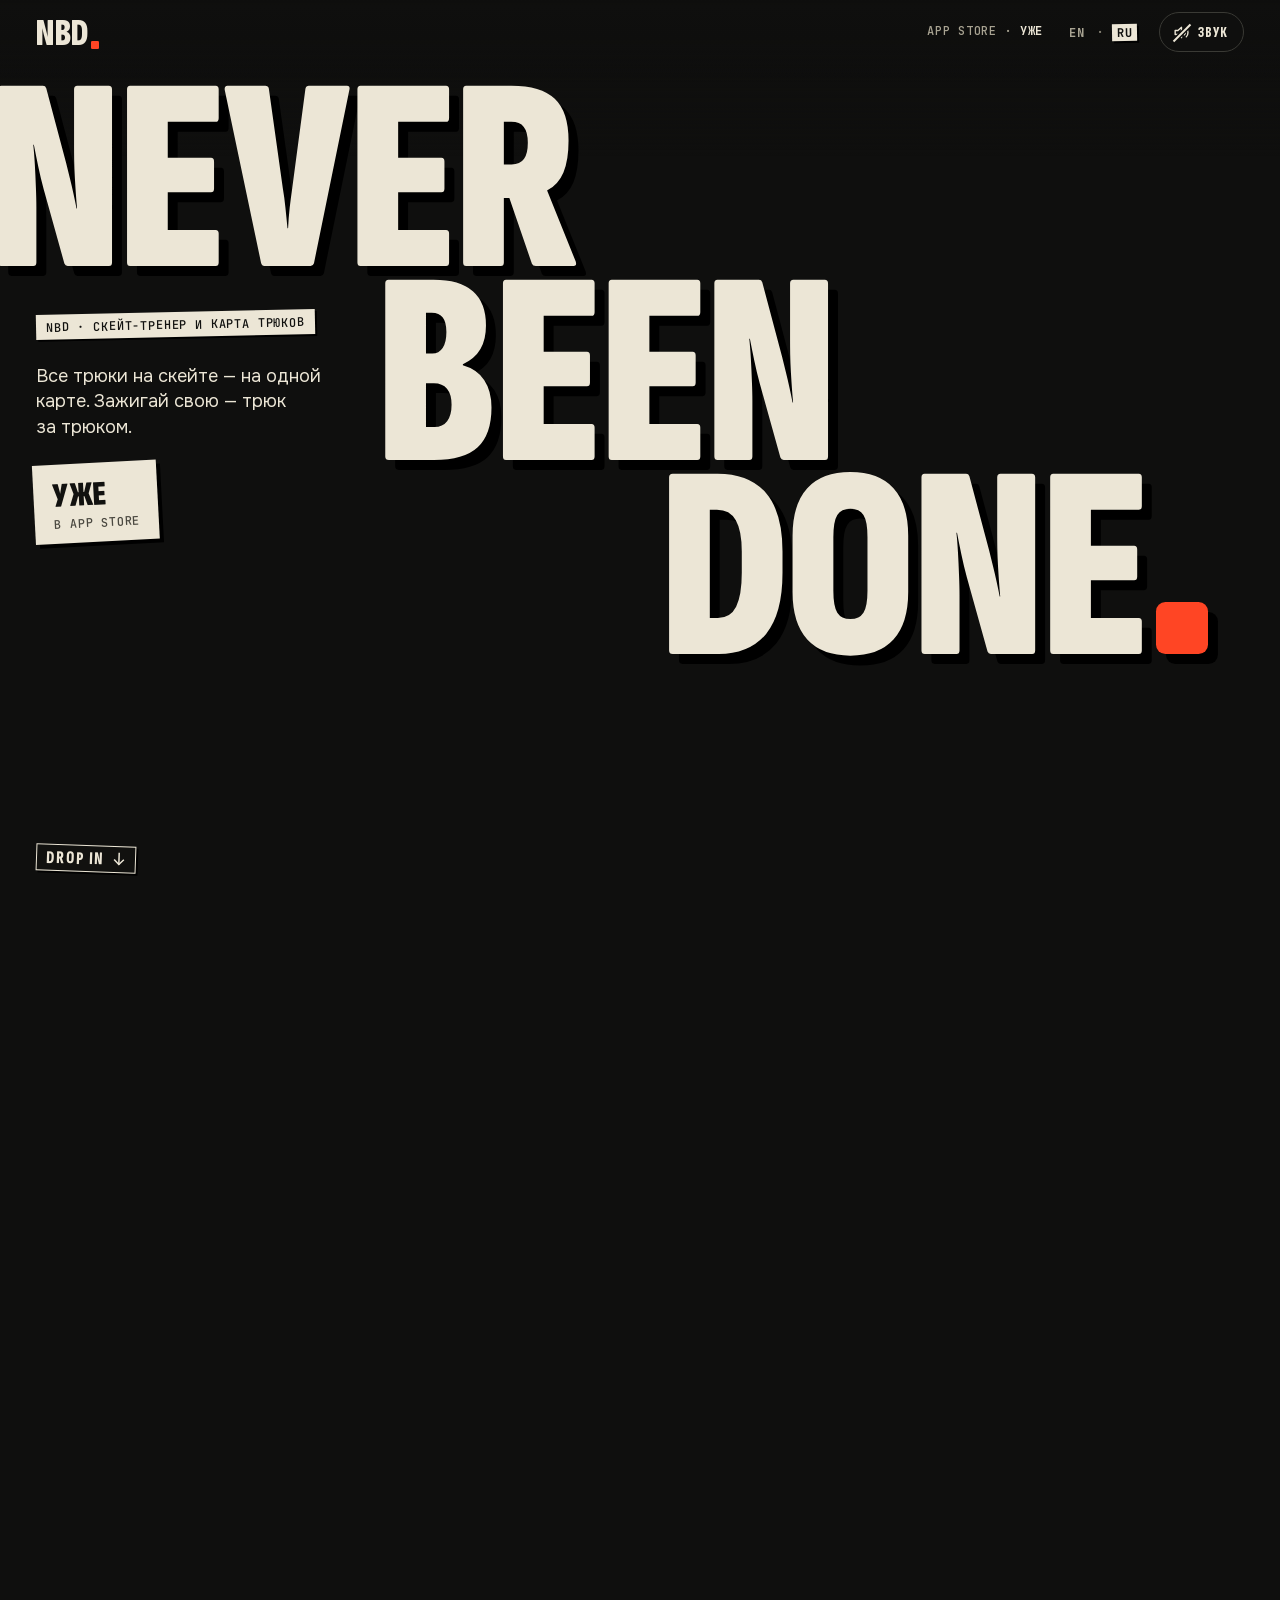
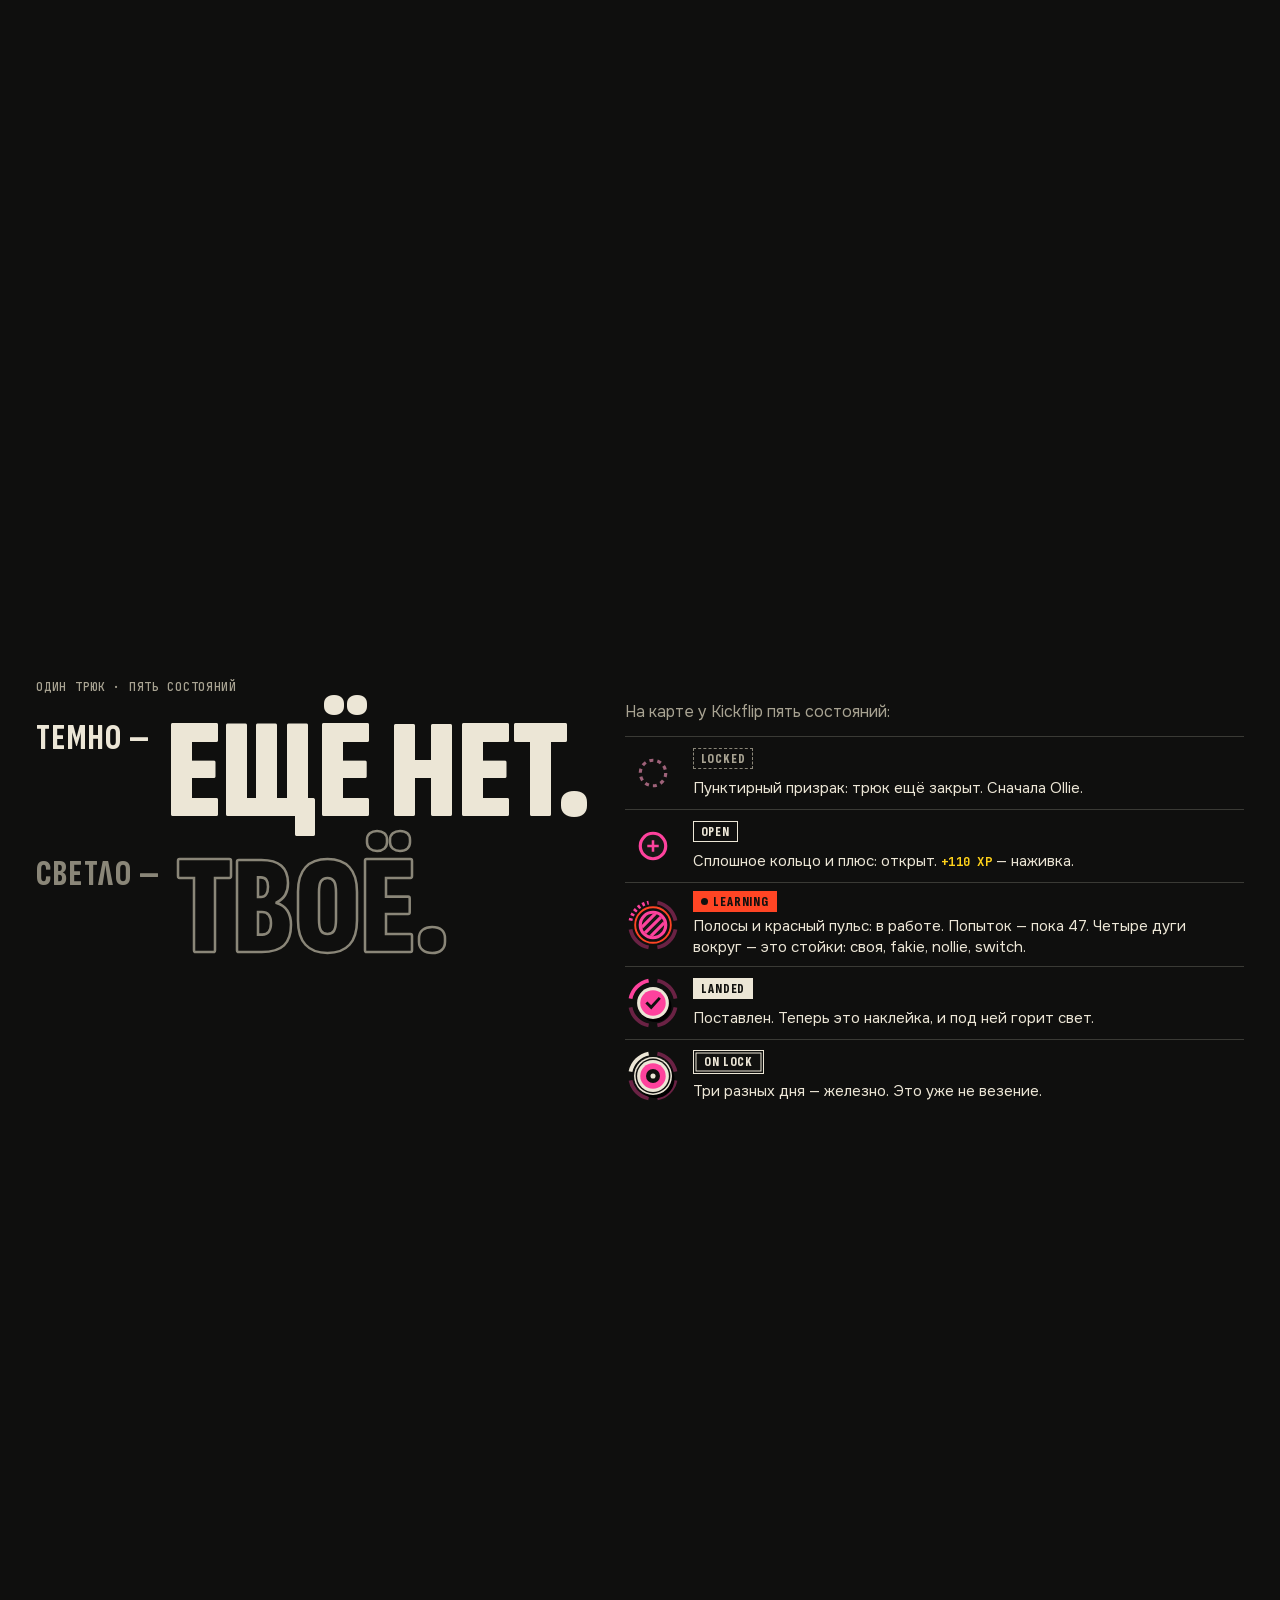
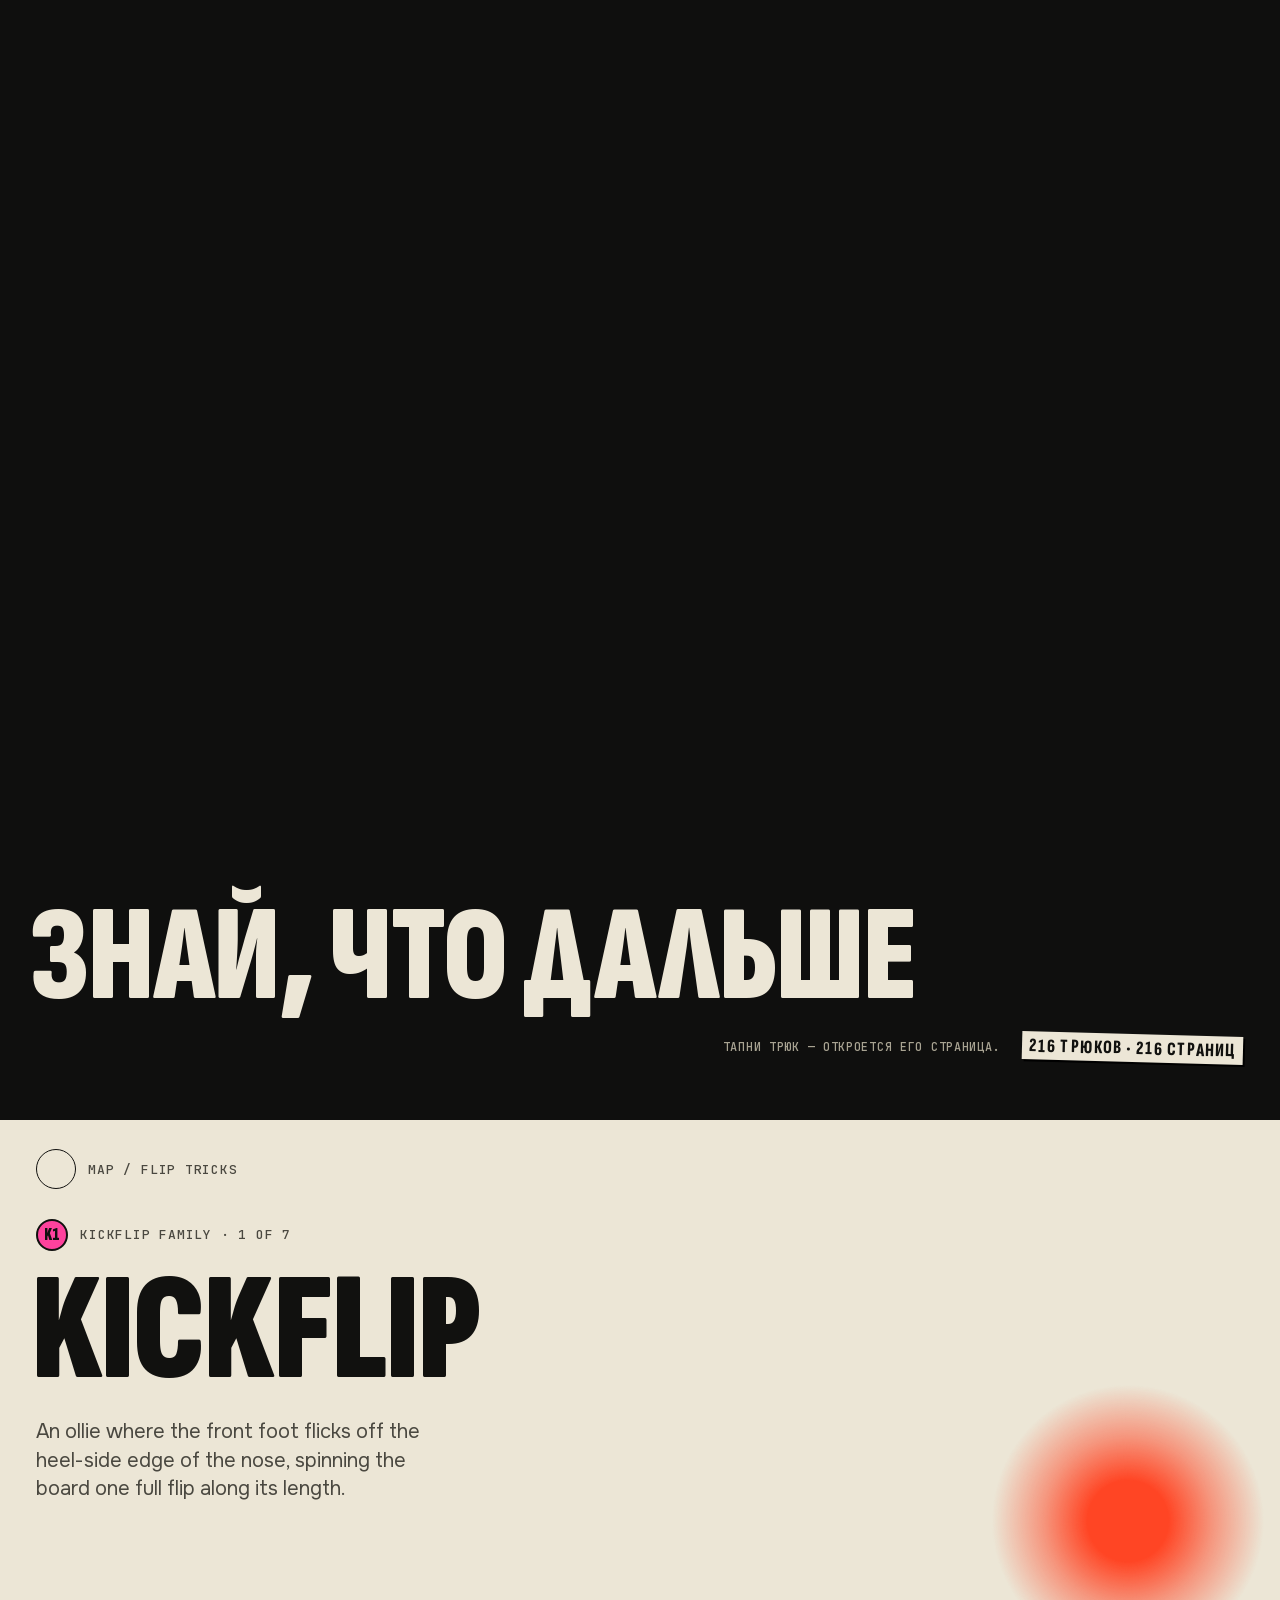
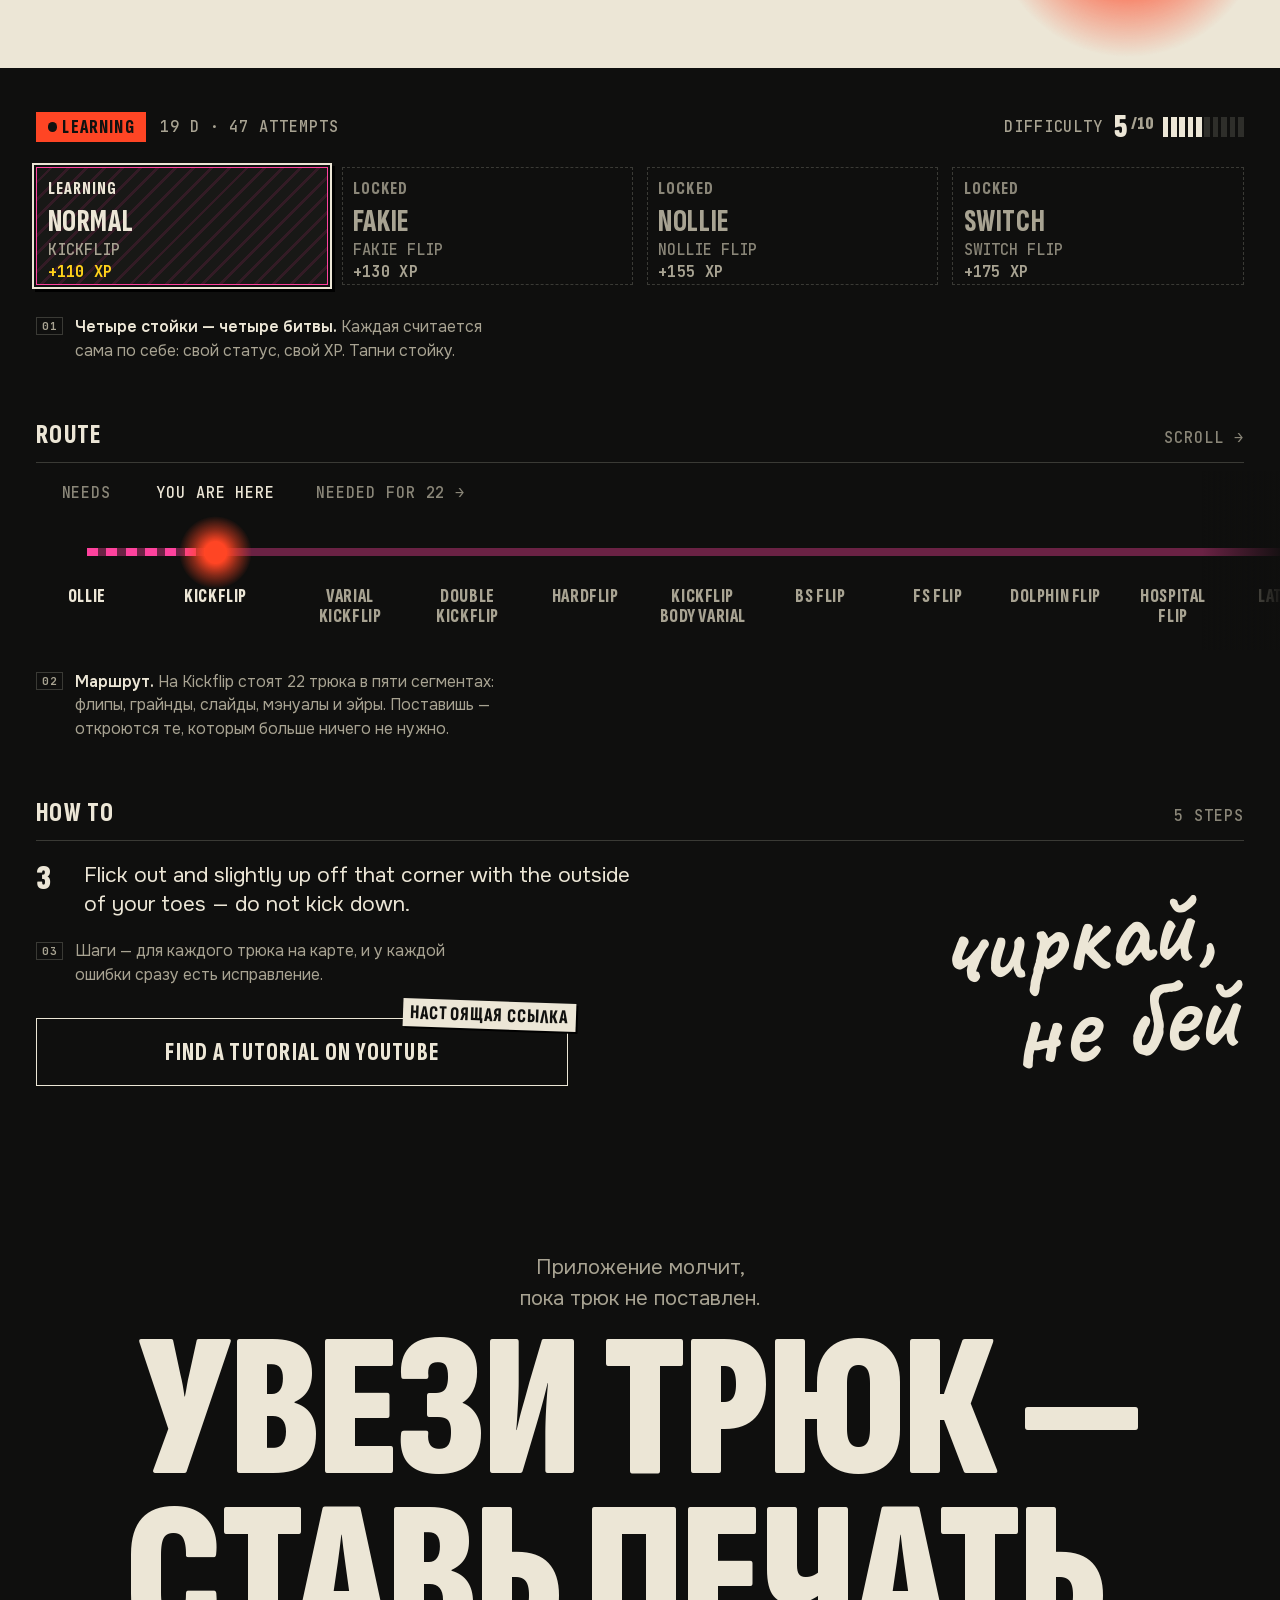
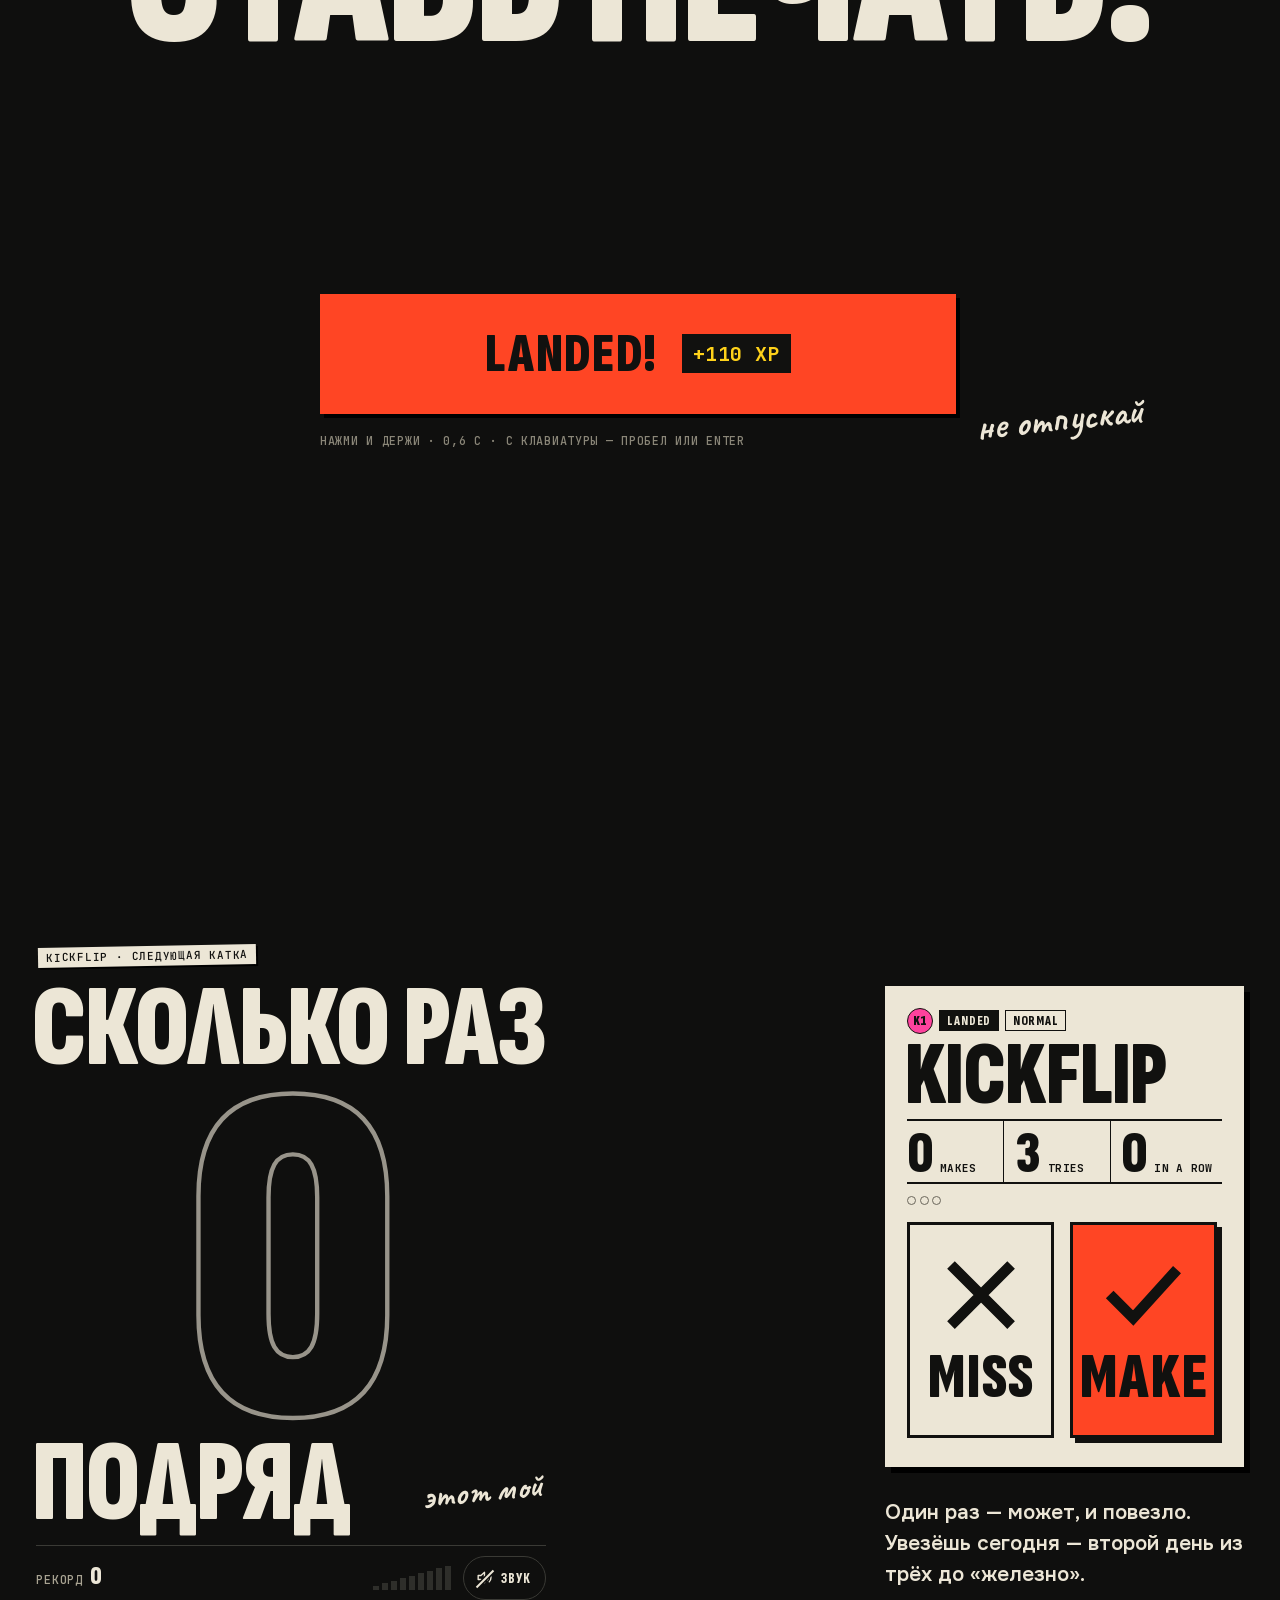
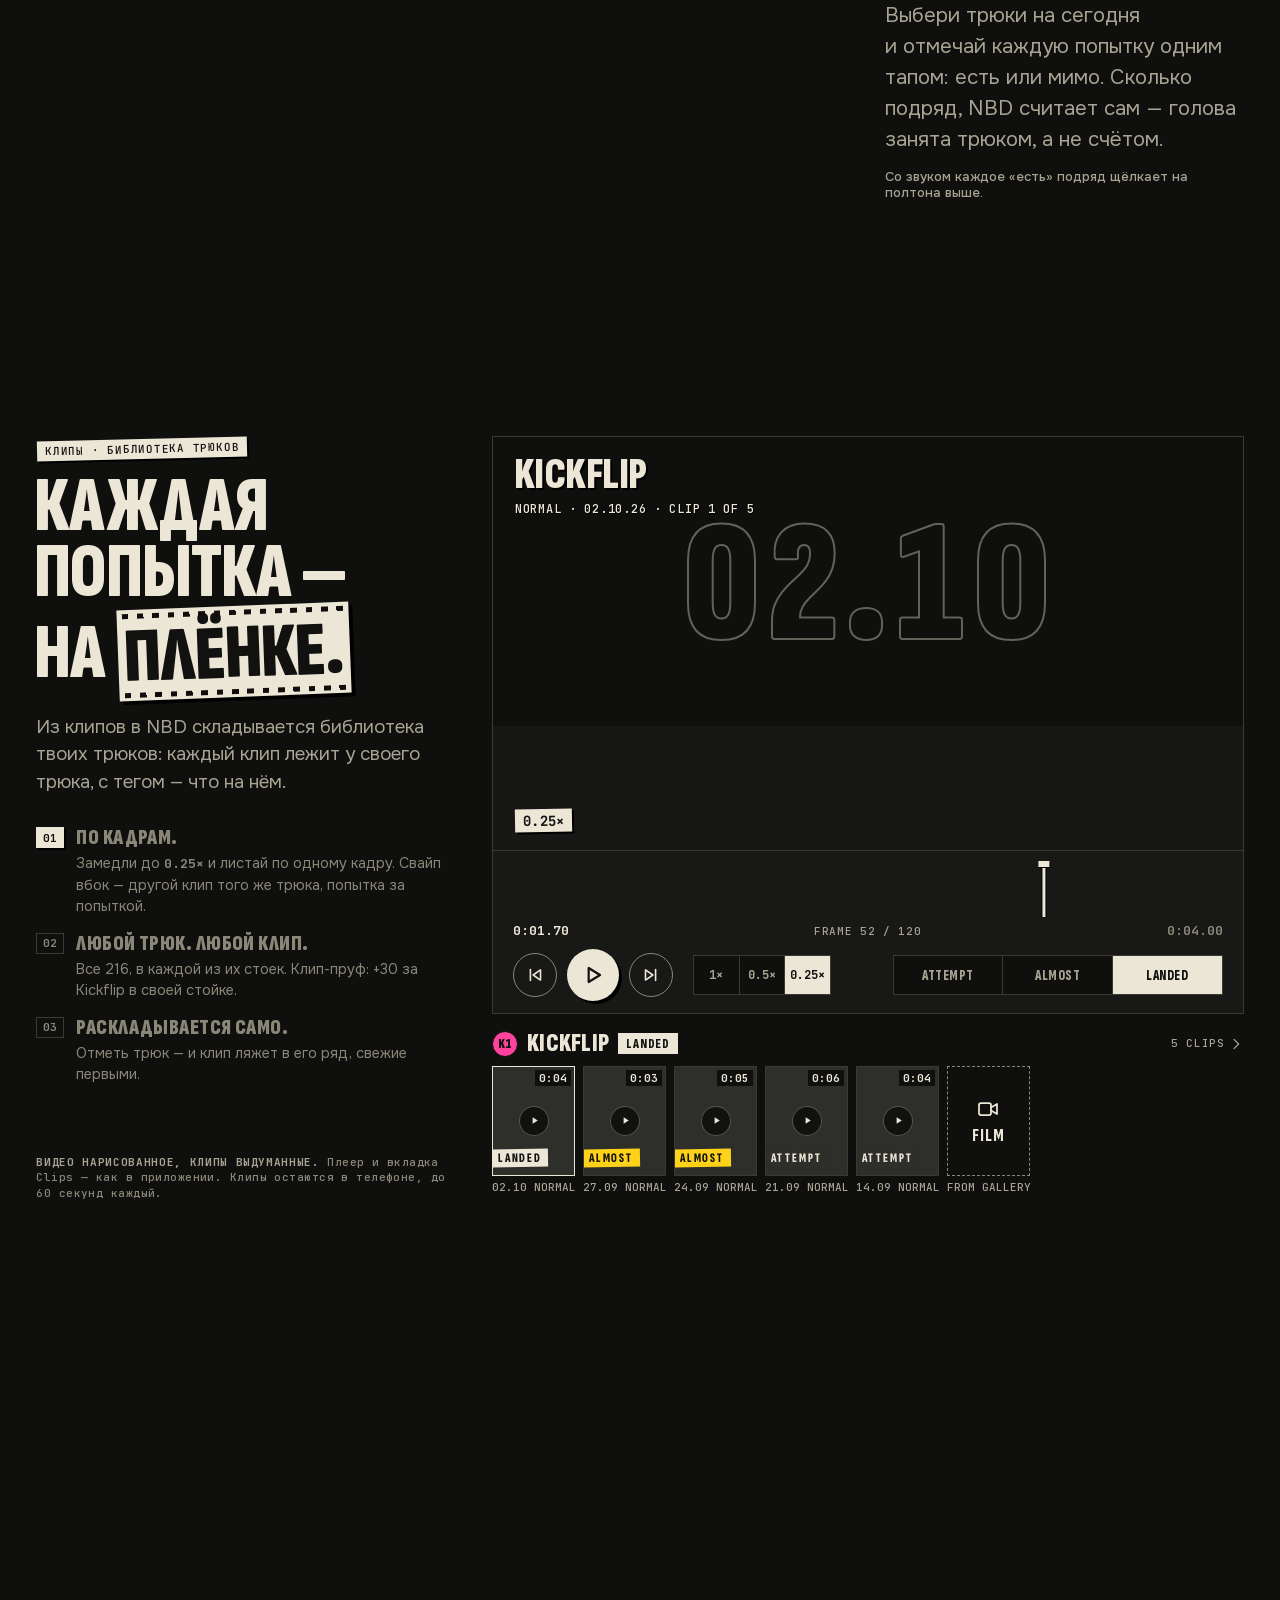
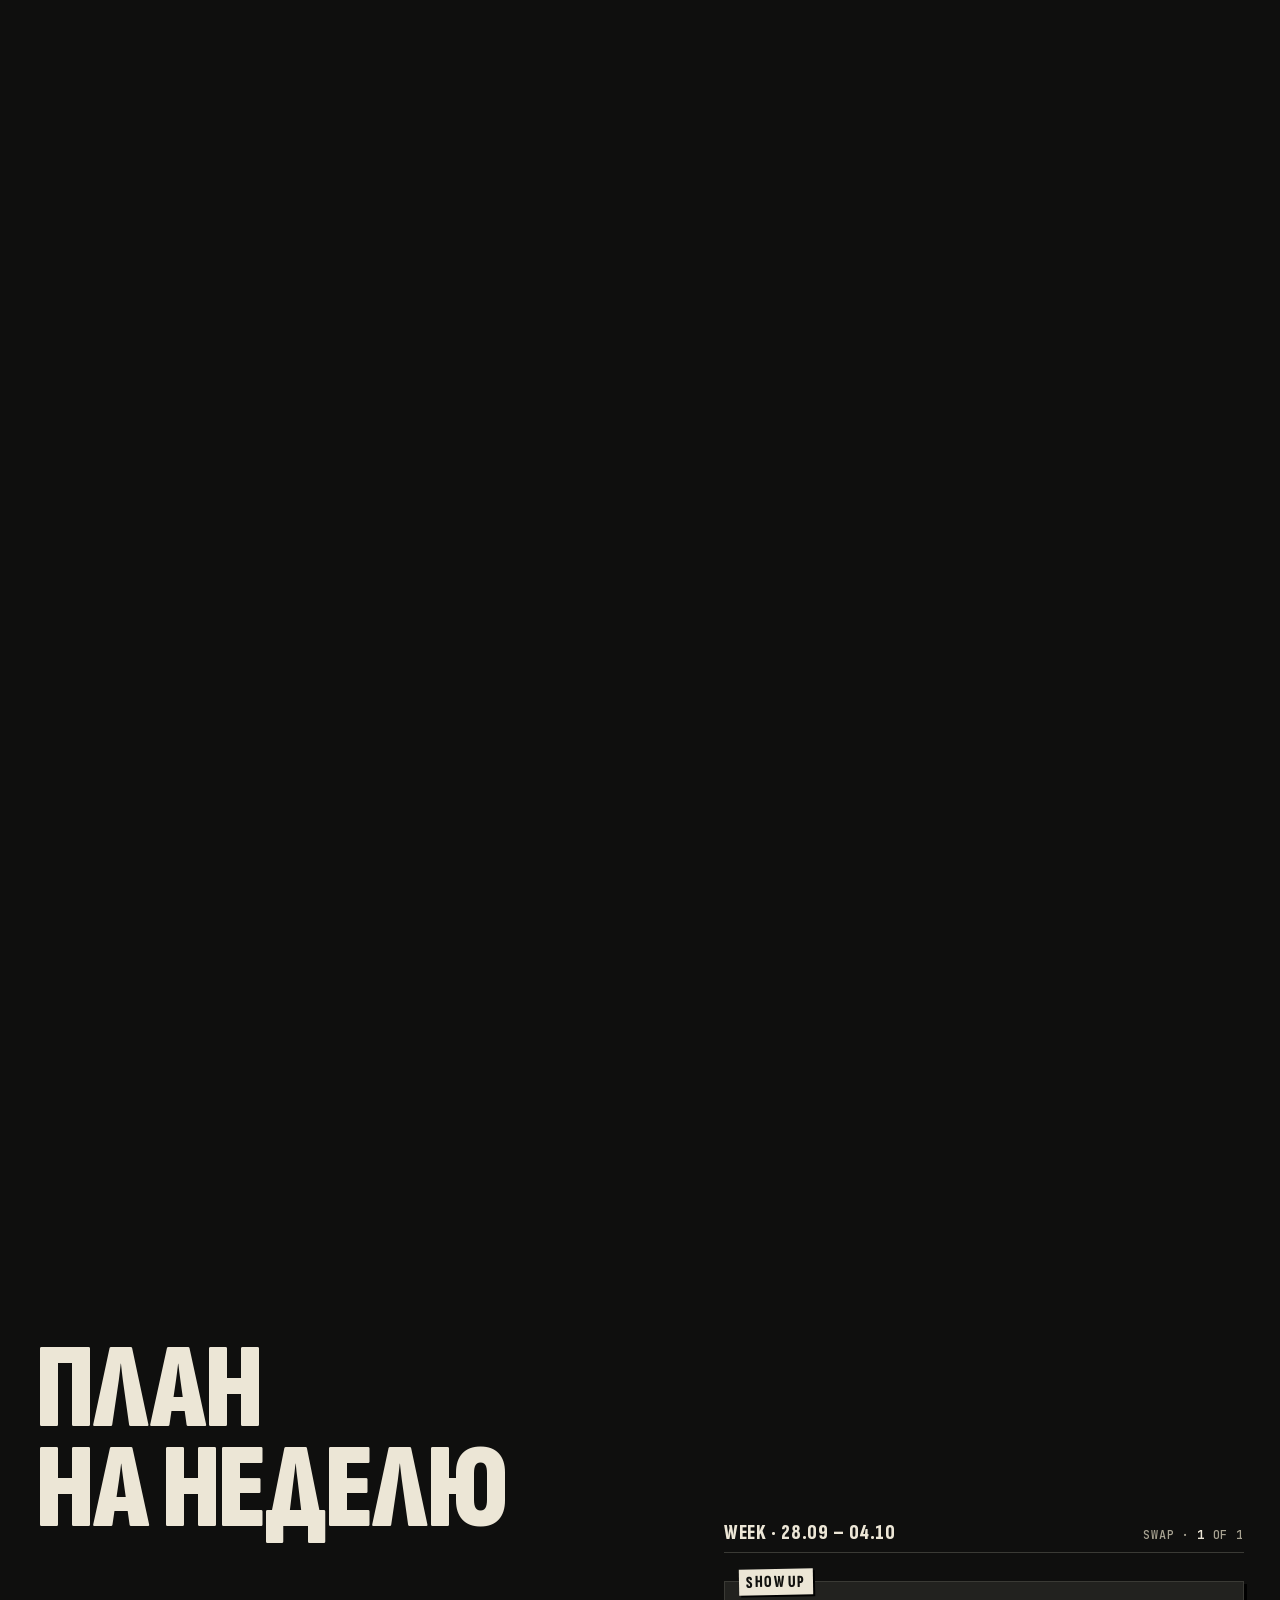
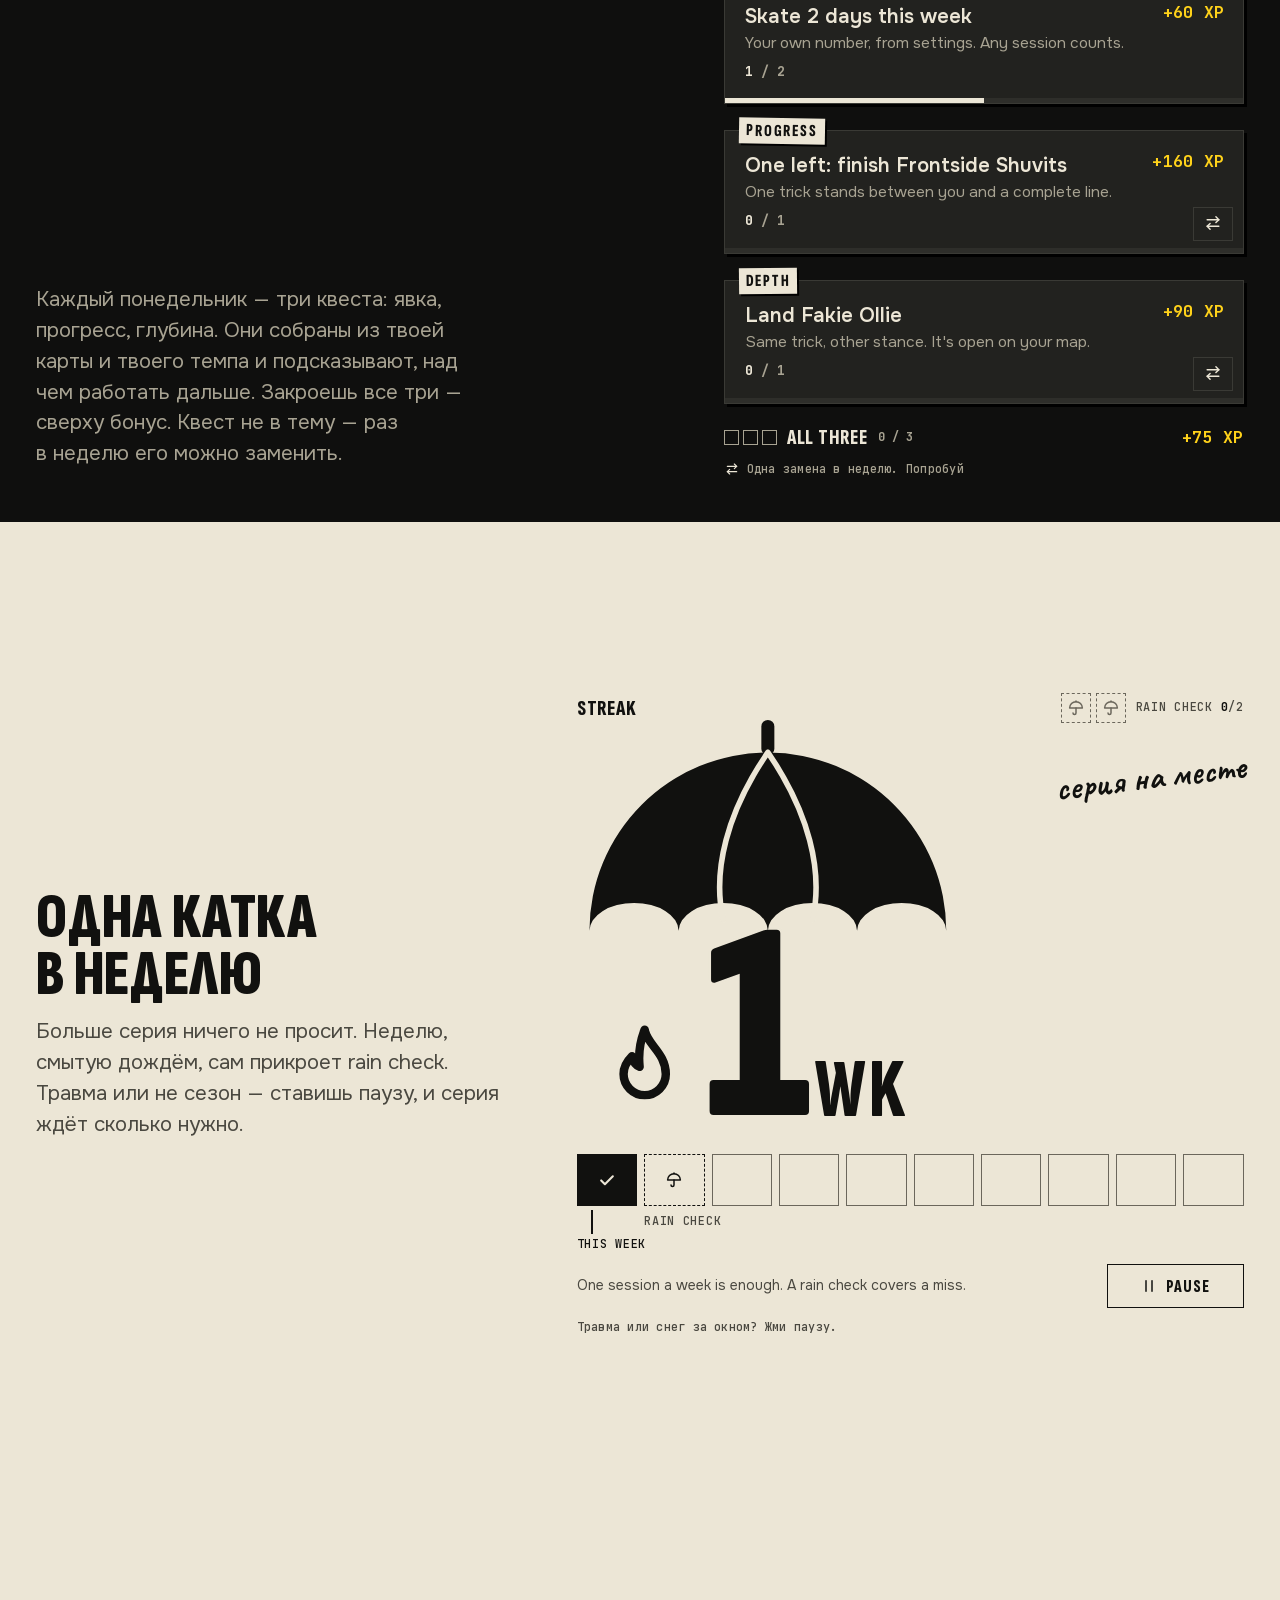
==== commit e829cf15: "fix(ru): land a trick with «увезти» and «поставлен», never «зайти» Hero «Сегодня увезу.», «Увези трю" ====
--- a/ru/index.html
+++ b/ru/index.html
@@ -15,14 +15,14 @@
     })(document.documentElement);
   </script>
   <title>NBD. — карта всех трюков на скейте</title>
-  <meta name="description" content="Все трюки на скейте — на одной карте. Отмечай, что уже есть, снимай клипы, считай, сколько зашло подряд, и смотри, как загорается твоя карта.">
+  <meta name="description" content="Все трюки на скейте — на одной карте. Отмечай, что уже есть, снимай клипы, считай, сколько раз подряд, и смотри, как загорается твоя карта.">
   <link rel="canonical" href="https://getnbd.app/ru/">
   <link rel="alternate" hreflang="en" href="https://getnbd.app/">
   <link rel="alternate" hreflang="ru" href="https://getnbd.app/ru/">
   <link rel="alternate" hreflang="x-default" href="https://getnbd.app/">
   <meta property="og:type" content="website">
   <meta property="og:title" content="NBD. — карта всех трюков на скейте">
-  <meta property="og:description" content="216 трюков, 10 сегментов, 39 линий. Зашёл трюк — ставь печать и зажигай карту. Уже в App Store.">
+  <meta property="og:description" content="216 трюков, 10 сегментов, 39 линий. Увези трюк — ставь печать и зажигай карту. Уже в App Store.">
   <meta property="og:url" content="https://getnbd.app/ru/">
   <meta property="og:image" content="https://getnbd.app/assets/img/og-ru.png">
   <meta property="og:image:width" content="1200">
@@ -37,7 +37,7 @@
   <link rel="icon" type="image/png" sizes="32x32" href="../favicon-32.png">
   <link rel="icon" type="image/png" sizes="192x192" href="../icon-192.png">
   <link rel="apple-touch-icon" href="../apple-touch-icon.png">
-  <link rel="stylesheet" href="../css/site.css?v=7bfb612eb2">
+  <link rel="stylesheet" href="../css/site.css?v=e63f7e482c">
   <link rel="preload" href="../assets/fonts/sofia-900.woff2" as="font" type="font/woff2" crossorigin>
   <link rel="preload" href="../assets/fonts/onest-400.woff2" as="font" type="font/woff2" crossorigin>
   <link rel="preload" href="../assets/data/map.json" as="fetch" crossorigin>
@@ -142,8 +142,8 @@
         <p class="hero__note">Одна линия — одно семейство: от Kickflip в начале до 360 Hardflip в конце.</p>
       </div>
       <div class="hero__beat hero__beat--3" data-beat="3">
-        <h2 class="hero__strips"><span class="hero__strip"><span>Сегодня</span></span> <span class="hero__strip"><span>зайдёт.</span></span></h2>
-        <p class="hero__note">Красный — трюк, который учишь. Зайдёт — и на карте загорятся новые линии.</p>
+        <h2 class="hero__strips"><span class="hero__strip"><span>Сегодня</span></span> <span class="hero__strip"><span>увезу.</span></span></h2>
+        <p class="hero__note">Красный — трюк, который учишь. Поставишь — и на карте загорятся новые линии.</p>
         <!-- The app's NEXT UP card (map screen), app strings in English on both pages. -->
         <div class="hero__next" lang="en">
           <span class="bullet hero__bullet" aria-hidden="true">K1</span>
@@ -218,7 +218,7 @@
         <p>Пунктирный призрак: трюк ещё закрыт. Сначала Ollie.</p>
         <p>Сплошное кольцо и плюс: открыт. <span class="t-xp">+110 XP</span> — наживка.</p>
         <p>Полосы и красный пульс: в работе. Попыток — пока 47.</p>
-        <p>Зашёл. Теперь это наклейка, и под ней горит свет.</p>
+        <p>Поставлен. Теперь это наклейка, и под ней горит свет.</p>
         <p>Три разных дня — железно. Это уже не везение.</p>
       </div>
       <p class="st__note">Четыре дуги вокруг — это стойки: своя, fakie, nollie, switch.</p>
@@ -230,7 +230,7 @@
         <li><svg xmlns="http://www.w3.org/2000/svg" viewBox="-22 -22 44 44" width="64" height="64" class="st__mini" aria-hidden="true"><circle cx="0" cy="0" r="10" fill="#0F0F0E"/><circle r="10" fill="none" stroke="#9E6279" stroke-width="2.5" stroke-dasharray="3.142 3.142"/></svg><span class="chip chip--locked" lang="en">locked</span><span class="sr-only">: </span><span class="st__li-say">Пунктирный призрак: трюк ещё закрыт. Сначала Ollie.</span></li>
         <li><svg xmlns="http://www.w3.org/2000/svg" viewBox="-22 -22 44 44" width="64" height="64" class="st__mini" aria-hidden="true"><circle cx="0" cy="0" r="10" fill="#181816"/><circle r="10" fill="none" stroke="#FE429D" stroke-width="2.5"/><path d="M-4.5 0H4.5M0 -4.5V4.5" stroke="#FE429D" stroke-width="2" stroke-linecap="butt" fill="none"/></svg><span class="chip chip--open" lang="en">open</span><span class="sr-only">: </span><span class="st__li-say">Сплошное кольцо и плюс: открыт. <span class="t-xp">+110 XP</span> — наживка.</span></li>
         <li><svg xmlns="http://www.w3.org/2000/svg" viewBox="-22 -22 44 44" width="64" height="64" class="st__mini" aria-hidden="true"><circle r="14" fill="none" stroke="#FF4524" stroke-width="1.5"/><path d="M-17.669 -3.435A18 18 0 0 1 -3.435 -17.669" fill="none" stroke="#FE429D" stroke-width="3" stroke-linecap="butt" stroke-dasharray="2 2"/><path d="M3.435 -17.669A18 18 0 0 1 17.669 -3.435" fill="none" stroke="#6A2244" stroke-width="3" stroke-linecap="butt"/><path d="M-3.435 17.669A18 18 0 0 1 -17.669 3.435" fill="none" stroke="#6A2244" stroke-width="3" stroke-linecap="butt"/><path d="M17.669 3.435A18 18 0 0 1 3.435 17.669" fill="none" stroke="#6A2244" stroke-width="3" stroke-linecap="butt"/><circle cx="0" cy="0" r="10" fill="#181816"/><clipPath id="st-static-c"><circle r="8.75"/></clipPath><path clip-path="url(#st-static-c)" d="M-9.659 2.588L2.588 -9.659M-7.071 7.071L7.071 -7.071M-2.588 9.659L9.659 -2.588" stroke="#FE429D" stroke-width="2.5" stroke-linecap="butt" fill="none"/><circle r="10" fill="none" stroke="#FE429D" stroke-width="2.5"/></svg><span class="chip chip--learning" lang="en">learning</span><span class="sr-only">: </span><span class="st__li-say">Полосы и красный пульс: в работе. Попыток — пока 47. Четыре дуги вокруг — это стойки: своя, fakie, nollie, switch.</span></li>
-        <li><svg xmlns="http://www.w3.org/2000/svg" viewBox="-22 -22 44 44" width="64" height="64" class="st__mini" aria-hidden="true"><path d="M-17.669 -3.435A18 18 0 0 1 -3.435 -17.669" fill="none" stroke="#FE429D" stroke-width="3" stroke-linecap="butt"/><path d="M3.435 -17.669A18 18 0 0 1 17.669 -3.435" fill="none" stroke="#6A2244" stroke-width="3" stroke-linecap="butt"/><path d="M-3.435 17.669A18 18 0 0 1 -17.669 3.435" fill="none" stroke="#6A2244" stroke-width="3" stroke-linecap="butt"/><path d="M17.669 3.435A18 18 0 0 1 3.435 17.669" fill="none" stroke="#6A2244" stroke-width="3" stroke-linecap="butt"/><circle cx="2" cy="2.5" r="12.5" fill="#000000"/><circle cx="0" cy="0" r="12.5" fill="#ECE6D6"/><circle cx="0" cy="0" r="10" fill="#FE429D"/><path d="M-4.4 0.4L-1.4 3.4L4.6 -3.2" stroke="#11110F" stroke-width="2.25" stroke-linecap="square" stroke-linejoin="miter" fill="none"/></svg><span class="chip chip--landed" lang="en">landed</span><span class="sr-only">: </span><span class="st__li-say">Зашёл. Теперь это наклейка, и под ней горит свет.</span></li>
+        <li><svg xmlns="http://www.w3.org/2000/svg" viewBox="-22 -22 44 44" width="64" height="64" class="st__mini" aria-hidden="true"><path d="M-17.669 -3.435A18 18 0 0 1 -3.435 -17.669" fill="none" stroke="#FE429D" stroke-width="3" stroke-linecap="butt"/><path d="M3.435 -17.669A18 18 0 0 1 17.669 -3.435" fill="none" stroke="#6A2244" stroke-width="3" stroke-linecap="butt"/><path d="M-3.435 17.669A18 18 0 0 1 -17.669 3.435" fill="none" stroke="#6A2244" stroke-width="3" stroke-linecap="butt"/><path d="M17.669 3.435A18 18 0 0 1 3.435 17.669" fill="none" stroke="#6A2244" stroke-width="3" stroke-linecap="butt"/><circle cx="2" cy="2.5" r="12.5" fill="#000000"/><circle cx="0" cy="0" r="12.5" fill="#ECE6D6"/><circle cx="0" cy="0" r="10" fill="#FE429D"/><path d="M-4.4 0.4L-1.4 3.4L4.6 -3.2" stroke="#11110F" stroke-width="2.25" stroke-linecap="square" stroke-linejoin="miter" fill="none"/></svg><span class="chip chip--landed" lang="en">landed</span><span class="sr-only">: </span><span class="st__li-say">Поставлен. Теперь это наклейка, и под ней горит свет.</span></li>
         <li><svg xmlns="http://www.w3.org/2000/svg" viewBox="-22 -22 44 44" width="64" height="64" class="st__mini" aria-hidden="true"><path d="M-17.669 -3.435A18 18 0 0 1 -3.435 -17.669" fill="none" stroke="#ECE6D6" stroke-width="3" stroke-linecap="butt"/><path d="M3.435 -17.669A18 18 0 0 1 17.669 -3.435" fill="none" stroke="#6A2244" stroke-width="3" stroke-linecap="butt"/><path d="M-3.435 17.669A18 18 0 0 1 -17.669 3.435" fill="none" stroke="#6A2244" stroke-width="3" stroke-linecap="butt"/><path d="M17.669 3.435A18 18 0 0 1 3.435 17.669" fill="none" stroke="#6A2244" stroke-width="3" stroke-linecap="butt"/><circle cx="2" cy="2.5" r="14.9" fill="#000000"/><circle cx="0" cy="0" r="14.9" fill="#ECE6D6"/><circle cx="0" cy="0" r="13.7" fill="#11110F"/><circle cx="0" cy="0" r="12.5" fill="#ECE6D6"/><circle cx="0" cy="0" r="10" fill="#FE429D"/><circle cx="0" cy="0" r="5.5" fill="#11110F"/><circle cx="0" cy="0" r="2" fill="#ECE6D6"/></svg><span class="chip chip--onlock" lang="en">on lock</span><span class="sr-only">: </span><span class="st__li-say">Три разных дня — железно. Это уже не везение.</span></li>
       </ol>
     </div>
@@ -359,7 +359,7 @@
     </div>
 
     <div class="tk-body wrap">
-      <p class="tk-note tk-note--route" data-tk-reveal><span class="tk-note__no" aria-hidden="true">02</span><span><b>Маршрут.</b> На Kickflip стоят 22 трюка в пяти сегментах: флипы, грайнды, слайды, мэнуалы и эйры. Зайдёт — откроются те, которым больше ничего не нужно.</span></p>
+      <p class="tk-note tk-note--route" data-tk-reveal><span class="tk-note__no" aria-hidden="true">02</span><span><b>Маршрут.</b> На Kickflip стоят 22 трюка в пяти сегментах: флипы, грайнды, слайды, мэнуалы и эйры. Поставишь — откроются те, которым больше ничего не нужно.</span></p>
 
       <!-- ───────── how to: the one step a skater nods at, the margin note scrawled beside it, and the one real
            button of the page (in the app it closes References; here it closes the page) ───────── -->
@@ -386,8 +386,8 @@
 <section class="s s-landed" id="landed" data-section="landed" aria-labelledby="landed-title">
     <div class="ld">
       <header class="ld__head wrap">
-        <p class="ld__lede t-body-l">Приложение молчит, пока трюк не зайдёт.</p>
-        <h2 class="ld__title t-poster" id="landed-title">Зашёл&nbsp;—<br> ставь<br class="ld__br"> печать.</h2>
+        <p class="ld__lede t-body-l">Приложение молчит, пока трюк не поставлен.</p>
+        <h2 class="ld__title t-poster" id="landed-title">Увези<br class="ld__br"> трюк&nbsp;—<br> ставь<br class="ld__br"> печать.</h2>
       </header>
 
       <div class="ld__stage">
@@ -420,7 +420,7 @@
     </div>
 
     <template data-ld-overlay>
-      <div class="ldo" role="dialog" aria-modal="true" aria-label="Kickflip зашёл" tabindex="-1" hidden>
+      <div class="ldo" role="dialog" aria-modal="true" aria-label="Kickflip поставлен" tabindex="-1" hidden>
         <div class="ldo__sheet paper" data-ldo-sheet>
           <div class="ldo__scroll" data-ldo-scroll>
             <div class="ldo__card" data-ldo-card>
@@ -514,9 +514,9 @@
     <div class="ss-board is-zero" data-board>
       <p class="ss-kicker"><span data-kicker>Kickflip · следующая катка</span></p>
       <h2 class="ss-title t-poster" id="session-title">
-        <span class="ss-title__a">Сколько зашло</span>
+        <span class="ss-title__a">Сколько раз</span>
         <span class="ss-big" aria-hidden="true"><span class="ss-big__n" data-big data-state="zero" data-digits="1">0</span></span>
-        <span class="ss-title__b"><span class="ss-title__w">подряд</span><span class="ss-hand t-hand" aria-hidden="true" data-hand>этот зайдёт</span></span>
+        <span class="ss-title__b"><span class="ss-title__w">подряд</span><span class="ss-hand t-hand" aria-hidden="true" data-hand>этот мой</span></span>
       </h2>
       <div class="ss-meta">
         <p class="ss-stat t-mono"><span>рекорд</span> <b data-best>0</b></p>
@@ -563,7 +563,7 @@
     </div>
 
     <div class="ss-copy">
-      <p class="ss-lock t-body-l">Один раз — может, и повезло. Зайдёт сегодня — второй день из трёх до «железно».</p>
+      <p class="ss-lock t-body-l">Один раз — может, и повезло. Увезёшь сегодня — второй день из трёх до «железно».</p>
       <p class="ss-lede t-body-l">Выбери трюки на сегодня и отмечай каждую попытку одним тапом: есть или мимо. Сколько подряд, NBD считает сам — голова занята трюком, а не счётом.</p>
       <p class="ss-hint t-caption">Со звуком каждое «есть» подряд щёлкает на полтона выше.</p>
     </div>
@@ -595,7 +595,7 @@
       <p class="lib-honest" data-honest><b>Видео нарисованное, клипы выдуманные.</b> <span class="lib-honest__more">Плеер и вкладка <span lang="en">Clips</span> — как в приложении. Клипы остаются в телефоне, до 60 секунд каждый.</span></p>
       <ol class="lib-beats list-reset" role="list" data-beats>
         <li class="lib-beat is-on" data-beat="a"><span class="lib-beat__n" aria-hidden="true">01</span><p class="lib-beat__t"><b>По кадрам.</b> <span class="lib-beat__long">Замедли до <code lang="en">0.25×</code> и листай по одному кадру. Свайп вбок — другой клип того же трюка, попытка за попыткой.</span><span class="lib-beat__short" aria-hidden="true">Замедли до <code lang="en">0.25×</code> и листай по одному кадру.</span></p></li>
-        <li class="lib-beat" data-beat="b"><span class="lib-beat__n" aria-hidden="true">02</span><p class="lib-beat__t"><b>Любой трюк. Любой клип.</b> <span class="lib-beat__long">Все 216 трюков, в каждой из их стоек. Найди нужный по названию и отметь, что на клипе: <span class="lib-ktag" lang="en">attempt</span> <span class="lib-ktag lib-ktag--almost" lang="en">almost</span> <span class="lib-ktag lib-ktag--landed" lang="en">landed</span>. Клип, где трюк зашёл, — это пруф: +25% к XP трюка, за Kickflip в своей стойке <span class="nowrap">+30</span>.</span><span class="lib-beat__short" aria-hidden="true">Все 216, в каждой из их стоек. <span class="nowrap">Клип-пруф:</span> <span class="nowrap">+30</span> за Kickflip в своей стойке.</span></p></li>
+        <li class="lib-beat" data-beat="b"><span class="lib-beat__n" aria-hidden="true">02</span><p class="lib-beat__t"><b>Любой трюк. Любой клип.</b> <span class="lib-beat__long">Все 216 трюков, в каждой из их стоек. Найди нужный по названию и отметь, что на клипе: <span class="lib-ktag" lang="en">attempt</span> <span class="lib-ktag lib-ktag--almost" lang="en">almost</span> <span class="lib-ktag lib-ktag--landed" lang="en">landed</span>. Клип, где трюк поставлен, — это пруф: +25% к XP трюка, за Kickflip в своей стойке <span class="nowrap">+30</span>.</span><span class="lib-beat__short" aria-hidden="true">Все 216, в каждой из их стоек. <span class="nowrap">Клип-пруф:</span> <span class="nowrap">+30</span> за Kickflip в своей стойке.</span></p></li>
         <li class="lib-beat" data-beat="c"><span class="lib-beat__n" aria-hidden="true">03</span><p class="lib-beat__t"><b>Раскладывается само.</b> <span class="lib-beat__long">Сними попытку или возьми видео из галереи, отметь, какой это трюк, — и клип ляжет на его полку. У каждого трюка свой ряд, свежие первыми: через пару недель в ряду Kickflip вся битва целиком.</span><span class="lib-beat__short" aria-hidden="true">Отметь трюк — и клип ляжет в его ряд, свежие первыми.</span></p></li>
       </ol>
     </div>
@@ -690,7 +690,7 @@
     <!-- ============ the Clips tab (src/features/clips/ClipsScreen.tsx), filed: 10 clips · 4 tricks, newest first. Its
          text equivalent sits outside it, so it is there for assistive tech at every point of the scroll (the tab
          itself is hidden and inert outside its beat); the picture is aria-hidden, like the battle's strip. -->
-    <p class="sr-only" data-shelf-label>Вкладка Clips из приложения, клипы выдуманные: 10 клипов, 4 трюка, свежие первыми. Kickflip, поставлен: зашёл 2 октября, «почти» — 27 и 24 сентября, попытки — 21 и 14 сентября. Ollie, железно: попытка в Fakie 27 сентября и клип, где трюк зашёл, от 2 июня. BS 50-50, поставлен: зашёл 14 сентября, «почти» — 11 сентября. Pop Shuvit, поставлен: зашёл 23 августа.</p>
+    <p class="sr-only" data-shelf-label>Вкладка Clips из приложения, клипы выдуманные: 10 клипов, 4 трюка, свежие первыми. Kickflip, поставлен: пруф — 2 октября, «почти» — 27 и 24 сентября, попытки — 21 и 14 сентября. Ollie, железно: попытка в Fakie 27 сентября, пруф — 2 июня. BS 50-50, поставлен: пруф — 14 сентября, «почти» — 11 сентября. Pop Shuvit, поставлен: пруф — 23 августа.</p>
     <div class="lib-shelf" data-shelf aria-hidden="true">
       <div class="lib-shelf__in" data-shelf-in lang="en">
         <div class="lib-shelf__title">
@@ -1102,7 +1102,7 @@
   <script>
     window.NBD_LANG = 'ru';
     window.NBD_BASE = '../';
-    window.NBD_I18N = {"finale":{"shareTitle":"NBD. — карта всех трюков на скейте","copied":"Ссылка скопирована","copiedLive":"Ссылка скопирована. Кидай в чат своим.","copyByHand":"Скопируй ссылку:"},"hero":{"state":{"locked":"locked","available":"open","learning":"learning","landed":"landed","onLock":"on lock"},"buildsOn":{"one":"стоит на {n} трюке","few":"стоит на {n} трюках","many":"стоит на {n} трюках","other":"стоит на {n} трюка"},"root":"отсюда начинаются все линии"},"landed":{"hint":"Держи, пока не заполнится полоска","after":"Зашёл. Подержи ещё раз — повторим","mapLabelLanded":"Карта трюков вокруг Kickflip. Kickflip зашёл, вокруг открылось 14 трюков.","addClip":"В приложении здесь камера: снимаешь, как зашёл трюк, или берёшь видео из галереи.","share":"В приложении так уходит карточка с печатью. А здесь — ссылка на эту страницу.","copied":"Ссылка скопирована. В приложении ушла бы карточка с печатью.","shareTitle":"NBD. — карта всех трюков на скейте","announce":"Kickflip зашёл. Плюс 160 XP. Открылось 14 трюков.","stampA11y":"Landed, {date}, normal"},"library":{"player":{"a":"Плеер клипов из приложения: Kickflip, своя стойка, 14 сентября, тег «попытка». Доска не докручивается и падает гриптейпом вниз. Видео нарисованное: только доска, без райдера.","b":"Плеер клипов из приложения: Kickflip, своя стойка, 27 сентября, клип 1 из 4, тег «почти». Доска делает полный оборот и встаёт на ребро. Видео нарисованное: только доска, без райдера.","c":"Плеер клипов из приложения: Kickflip, своя стойка, сегодня, тег «поставлен». Полный оборот, все четыре колеса на земле. Видео нарисованное: только доска, без райдера."},"proof":"Клип с Kickflip на месте, это пруф. Плюс 30 XP.","shelf":"Вкладка Clips из приложения, клипы выдуманные: 10 клипов, 4 трюка, свежие первыми. Kickflip, поставлен: зашёл сегодня, «почти» — 27 и 24 сентября, попытки — 21 и 14 сентября. Ollie, железно: попытка в Fakie 27 сентября и клип, где трюк зашёл, от 2 июня. BS 50-50, поставлен: зашёл 14 сентября, «почти» — 11 сентября. Pop Shuvit, поставлен: зашёл 23 августа.","search":{"zero":"Какой трюк? Поиск: {q}. На карте такого нет.","zeroNative":"Какой трюк? Поиск: {q}. Такого нет: названия трюков в приложении английские, например Kickflip.","single":"Какой трюк? Поиск: {q}. Один трюк: {a}.","pair":"Какой трюк? Поиск: {q}. Найдено {n}: {a}, {b}.","trio":"Какой трюк? Поиск: {q}. Найдено {n}: {a}, {b}, {c}.","more":"Какой трюк? Поиск: {q}. Найдено {n}: {a}, {b}, {c} и другие.","hint":"Названия трюков в приложении английские: попробуй Kickflip."},"spin":"Какой трюк? Все 216 трюков на барабане.","reel":"Какой трюк? Все 216 трюков. Барабан остановился на {name}."},"plan":{"swapA11y":"Заменить квест: {title}","swapped":"Квест заменён: {title}. Замена на эту неделю потрачена.","swapUsed":"Замена на эту неделю потрачена","paused":"Серия на паузе. Остаётся 1 неделя.","resumed":"Серия снова идёт."},"session":{"kicker":"Kickflip · поставлен · следующая катка","hand":{"idle":"этот зайдёт","first":"первый зашёл","streak":"пошло","top":"прёт","broke":"без драмы"},"live":{"make":"Есть. Подряд: {run}. Зашло {makes} из {tries}.","miss":"Мимо. Подряд снова 0. Зашло {makes} из {tries}.","day":"Есть. Подряд: {run}. Зашло {makes} из {tries}. Kickflip — плюс день: 2 из 3 до «железно»."},"soundOn":"Звук включён. Выключить","soundOff":"Звук выключен. Включить"},"site":{"sound":"Звук","soundUnavailable":"В этом браузере звук недоступен","soundNone":"Без звука","soundSilent":"Бесшумный режим глушит звук","shareTitle":"NBD. — карта всех трюков на скейте"},"states":{},"stickers":{"tier":{"bronze":"бронза","silver":"серебро","gold":"золото","legend":"легенда"},"kicker":"{tier}","secretKicker":"секретная · {tier}","secretBody":"Секретная. Условие не показываем — откроется сама, когда случится.","srEarned":"{tier}, +{xp} XP. {description}","srSecret":"Секретная ачивка, {tier}, +{xp} XP. Условие не показываем — откроется сама, когда случится."},"yours":{"trick":"trick","tricks":"tricks","chip":"{trick}, линия {code}","lit":"{trick} горит, и всё, на чём он стоит, тоже. На карте {total} из 216.","off":"{trick} больше не на карте. На ней {total} из 216.","reset":"Карта снова тёмная."}};
+    window.NBD_I18N = {"finale":{"shareTitle":"NBD. — карта всех трюков на скейте","copied":"Ссылка скопирована","copiedLive":"Ссылка скопирована. Кидай в чат своим.","copyByHand":"Скопируй ссылку:"},"hero":{"state":{"locked":"locked","available":"open","learning":"learning","landed":"landed","onLock":"on lock"},"buildsOn":{"one":"стоит на {n} трюке","few":"стоит на {n} трюках","many":"стоит на {n} трюках","other":"стоит на {n} трюка"},"root":"отсюда начинаются все линии"},"landed":{"hint":"Держи, пока не заполнится полоска","after":"Поставлен. Подержи ещё раз — повторим","mapLabelLanded":"Карта трюков вокруг Kickflip. Kickflip поставлен, вокруг открылось 14 трюков.","addClip":"В приложении здесь камера: снимаешь трюк или берёшь видео из галереи.","share":"В приложении так уходит карточка с печатью. А здесь — ссылка на эту страницу.","copied":"Ссылка скопирована. В приложении ушла бы карточка с печатью.","shareTitle":"NBD. — карта всех трюков на скейте","announce":"Kickflip поставлен. Плюс 160 XP. Открылось 14 трюков.","stampA11y":"Landed, {date}, normal"},"library":{"player":{"a":"Плеер клипов из приложения: Kickflip, своя стойка, 14 сентября, тег «попытка». Доска не докручивается и падает гриптейпом вниз. Видео нарисованное: только доска, без райдера.","b":"Плеер клипов из приложения: Kickflip, своя стойка, 27 сентября, клип 1 из 4, тег «почти». Доска делает полный оборот и встаёт на ребро. Видео нарисованное: только доска, без райдера.","c":"Плеер клипов из приложения: Kickflip, своя стойка, сегодня, тег «поставлен». Полный оборот, все четыре колеса на земле. Видео нарисованное: только доска, без райдера."},"proof":"Клип с Kickflip на месте, это пруф. Плюс 30 XP.","shelf":"Вкладка Clips из приложения, клипы выдуманные: 10 клипов, 4 трюка, свежие первыми. Kickflip, поставлен: пруф — сегодня, «почти» — 27 и 24 сентября, попытки — 21 и 14 сентября. Ollie, железно: попытка в Fakie 27 сентября, пруф — 2 июня. BS 50-50, поставлен: пруф — 14 сентября, «почти» — 11 сентября. Pop Shuvit, поставлен: пруф — 23 августа.","search":{"zero":"Какой трюк? Поиск: {q}. На карте такого нет.","zeroNative":"Какой трюк? Поиск: {q}. Такого нет: названия трюков в приложении английские, например Kickflip.","single":"Какой трюк? Поиск: {q}. Один трюк: {a}.","pair":"Какой трюк? Поиск: {q}. Найдено {n}: {a}, {b}.","trio":"Какой трюк? Поиск: {q}. Найдено {n}: {a}, {b}, {c}.","more":"Какой трюк? Поиск: {q}. Найдено {n}: {a}, {b}, {c} и другие.","hint":"Названия трюков в приложении английские: попробуй Kickflip."},"spin":"Какой трюк? Все 216 трюков на барабане.","reel":"Какой трюк? Все 216 трюков. Барабан остановился на {name}."},"plan":{"swapA11y":"Заменить квест: {title}","swapped":"Квест заменён: {title}. Замена на эту неделю потрачена.","swapUsed":"Замена на эту неделю потрачена","paused":"Серия на паузе. Остаётся 1 неделя.","resumed":"Серия снова идёт."},"session":{"kicker":"Kickflip · поставлен · следующая катка","hand":{"idle":"этот мой","first":"есть первый","streak":"пошло","top":"прёт","broke":"без драмы"},"live":{"make":"Есть. Подряд: {run}. Всего {makes} из {tries}.","miss":"Мимо. Подряд снова 0. Всего {makes} из {tries}.","day":"Есть. Подряд: {run}. Всего {makes} из {tries}. Kickflip — плюс день: 2 из 3 до «железно»."},"soundOn":"Звук включён. Выключить","soundOff":"Звук выключен. Включить"},"site":{"sound":"Звук","soundUnavailable":"В этом браузере звук недоступен","soundNone":"Без звука","soundSilent":"Бесшумный режим глушит звук","shareTitle":"NBD. — карта всех трюков на скейте"},"states":{},"stickers":{"tier":{"bronze":"бронза","silver":"серебро","gold":"золото","legend":"легенда"},"kicker":"{tier}","secretKicker":"секретная · {tier}","secretBody":"Секретная. Условие не показываем — откроется сама, когда случится.","srEarned":"{tier}, +{xp} XP. {description}","srSecret":"Секретная ачивка, {tier}, +{xp} XP. Условие не показываем — откроется сама, когда случится."},"yours":{"trick":"trick","tricks":"tricks","chip":"{trick}, линия {code}","lit":"{trick} горит, и всё, на чём он стоит, тоже. На карте {total} из 216.","off":"{trick} больше не на карте. На ней {total} из 216.","reset":"Карта снова тёмная."}};
     // Pinned sections take their height before the first paint (data-pin="4.2" → --pin: 4.2).
     document.querySelectorAll('[data-pin]').forEach(function (s) { s.style.setProperty('--pin', s.getAttribute('data-pin')); });
   </script>
--- a/css/site.css
+++ b/css/site.css
@@ -3,7 +3,7 @@
 .s-hero{--hero-top: calc(var(--safe-t) + var(--topbar-h) + var(--hud-h) + 14px);--hero-bottom: calc(var(--safe-b) + 18px)}.hero{isolation: isolate}.hero__map{position: absolute;inset: 0;z-index: 0}.hero__map canvas{-webkit-user-select: none;user-select: none}.hero__map.is-pannable{cursor: grab}.hero__map.is-grabbing,.hero__map.is-grabbing canvas{cursor: grabbing !important}.hero__scrim{--g: linear-gradient(180deg,var(--grip) 0%,rgba(15,15,14,0.9) 40%,rgba(15,15,14,0.62) 68%,rgba(15,15,14,0) 100%);position: absolute;z-index: 3;inset: 0 0 auto;height: calc(var(--safe-t) + var(--topbar-h) + var(--hud-h) + 64px);pointer-events: none;background: var(--g)}:is(.hero__scrim,.hero__bscrim,.hero__bfade)::after{content: '';position: absolute;inset: 0;background: url('../assets/tex/grain-grip.png') 0 0 / 256px 256px repeat;-webkit-mask: var(--g);mask: var(--g)}.hero__beacon{--beacon: 170px;position: absolute;z-index: 1;left: 0;top: 0;width: 0;height: 0;pointer-events: none;opacity: 0;will-change: transform,opacity}.hero__beacon > i{position: absolute;left: calc(var(--beacon) / -2);top: calc(var(--beacon) / -2);width: var(--beacon);height: var(--beacon);border-radius: 50%;background: radial-gradient(closest-side,rgba(255,69,36,0.95) 0%,rgba(255,69,36,0.5) 32%,rgba(255,69,36,0.14) 66%,rgba(255,69,36,0) 100%)}.hero__beacon > i:first-child{transform: scale(0.46);opacity: 0.85}.hero__beacon > i:last-child{animation: hero-pulse 1.6s linear infinite;animation-play-state: paused}.s-hero.is-yet .hero__beacon > i:last-child{animation-play-state: running}.s-hero.is-paused :is(.hero__beacon > i:last-child,.hero__drop svg){animation-play-state: paused}@keyframes hero-pulse{0%{transform: scale(0.43);opacity: 0.95}30%{transform: scale(0.84);opacity: 0.6}60%{transform: scale(0.96);opacity: 0.26}100%{transform: scale(1);opacity: 0}}.hero__probe{position: absolute;z-index: 2;left: 0;top: 0;display: flex;flex-direction: column;align-items: flex-start;gap: 5px;pointer-events: none;opacity: 0;visibility: hidden}.hero__probe.is-on{opacity: 1;visibility: visible}.hero__probe-name{padding: 3px 6px 1px;background: var(--grip);color: var(--paper);box-shadow: var(--sh-tag);font: 800 15px/1 var(--f-display);letter-spacing: 0.04em;text-transform: uppercase;white-space: nowrap}.hero__probe-tag,.hero__probe-more{display: inline-flex;align-items: center;gap: 4px;height: 18px;padding: 0 5px;background: var(--paper);color: var(--ink);box-shadow: var(--sh-tag);rotate: -1deg;font: 700 11px/1 var(--f-mono);letter-spacing: 0.02em;text-transform: uppercase;white-space: nowrap}.hero__probe-more{rotate: 0.6deg;margin-left: 3px;font-weight: 500}.hero__probe-name:empty,.hero__probe-tag:empty,.hero__probe-more:empty{display: none}.hero__probe-tag[data-state='learning']::before{content: '';width: 6px;height: 6px;border-radius: 50%;background: var(--red)}.hero__probe-tag .xp{color: var(--ink);background: var(--yellow);padding: 1px 3px 0;margin-left: 2px}.hero__poster{--H: max(72px,min(48vw,calc((100svh - 400px) / 1.92)));position: absolute;z-index: 4;inset: 0;display: flex;flex-direction: column;padding: var(--hero-top) 0 var(--hero-bottom);pointer-events: none}.hero__h1,.hero__rip{position: relative;flex: none;height: calc(var(--H) * 2.16);margin: 0;font: 900 var(--H) / 0.8 var(--f-display);letter-spacing: -0.012em;text-transform: uppercase;font-kerning: normal;font-synthesis: none}.hero__h1 > .sr-only{text-transform: none}.hero__rip{position: absolute;top: var(--hero-top);left: 0;right: 0;visibility: hidden}.hero__rip.is-on{visibility: visible}.hero__rip :is(.hero__w,.hero__dot){animation: none}.hero__ln{position: absolute;display: flex;align-items: baseline;white-space: nowrap}.hero__poster.is-tearing :is(.hero__ln,.hero__tape,.hero__cta,.hero__beta,.hero__sub){will-change: transform}.hero__ln--1{left: -0.075em;top: 0}.hero__ln--2{right: -0.12em;top: 0.705em}.hero__ln--3{left: -0.07em;top: 1.41em}.hero__w{display: block;padding: 0.16em 0.07em 0.1em 0.03em;margin: -0.16em -0.07em -0.1em -0.03em;color: var(--paper);text-shadow: 0.036em 0.036em 0 #000}.s-hero.is-toner .hero__w{-webkit-mask: url('../assets/img/hero/toner.png') 0 0 / 128px 128px repeat;mask: url('../assets/img/hero/toner.png') 0 0 / 128px 128px repeat}.hero__ln--2 .hero__w{-webkit-mask-position: 47px 21px;mask-position: 47px 21px}.hero__ln--3 .hero__w{-webkit-mask-position: 93px 76px;mask-position: 93px 76px}.hero__dot{flex: none;display: block;width: 0.19em;height: 0.19em;margin: 0 0 0.012em 0.035em;border-radius: 0.034em;background: var(--red);box-shadow: 0.036em 0.036em 0 #000}.hero__tape{flex: none;align-self: flex-start;margin: 4px 0 0 13px}.hero__tape > span{display: block;padding: 6px 9px 5px;background: url('../assets/tex/grain-paper.png') 0 0 / 256px 256px repeat,var(--paper);color: var(--ink);box-shadow: var(--sh-tag);rotate: -1.2deg;font: 500 11px/1 var(--f-mono);letter-spacing: 0.07em;text-transform: uppercase;white-space: nowrap}.hero__band{flex: 1 1 auto;min-height: 0}.hero__hand{position: absolute;left: 0;top: 0;transform-origin: 0 0;color: var(--paper);visibility: hidden;will-change: transform,opacity}.s-hero.is-placed .hero__hand{visibility: visible}.hero__hand-wipe{overflow: hidden;padding: 4px 10px 10px 0;transform: translateX(-101%)}.hero__hand-in{display: flex;align-items: flex-start;transform: translateX(118%)}.s-hero.is-yet .hero__hand-wipe,.s-hero.is-yet .hero__hand-in{transform: none;transition: transform 0.55s cubic-bezier(.16,1,.3,1)}.hero__hand{--yet: clamp(32px,12.3vw,48px)}.hero__arrow{flex: none;width: calc(var(--yet) * 1.36);height: calc(var(--yet) * 1.02);margin-top: calc(var(--yet) * 0.2);rotate: 4deg}.hero__hand.is-flip .hero__hand-in{flex-direction: row-reverse}.hero__hand.is-flip .hero__arrow{scale: -1 1;rotate: -4deg}.hero__hand.is-flip .hero__yet{margin: -0.06em 0.04em 0 0}.hero__yet{font-size: var(--yet);line-height: 1;rotate: -7deg;margin: -0.06em 0 0 0.04em;white-space: nowrap;-webkit-text-stroke: 0.15em var(--grip);paint-order: stroke fill}.hero__ko{stroke: var(--grip);stroke-width: 7.5}.hero__foot{position: relative;flex: none;padding: 0 var(--gutter)}.hero__foot::before{content: '';position: absolute;z-index: -1;left: 0;right: 0;top: -12px;bottom: calc(-1 * var(--hero-bottom));pointer-events: none;background: linear-gradient(180deg,rgba(15,15,14,0) 0,rgba(15,15,14,0.84) 34px,rgba(15,15,14,0.94) 100%)}.hero__sub{max-width: 34ch;margin-bottom: 16px;color: var(--text);font: 400 1rem/1.45 var(--f-body);text-wrap: pretty}.hero__cta{display: inline-flex;flex-direction: column;gap: 5px;margin: 0;padding: 11px 15px 10px;background: url('../assets/tex/grain-paper.png') 0 0 / 256px 256px repeat,var(--paper);color: var(--ink);box-shadow: var(--sh-btn);rotate: -3deg;transform-origin: 0 100%;cursor: grab;pointer-events: auto;touch-action: manipulation;-webkit-tap-highlight-color: transparent;-webkit-user-select: none;user-select: none;transition: translate var(--t-instant) var(--ease-in),box-shadow var(--t-instant) var(--ease-in),rotate var(--t-instant) var(--ease-in)}@media (hover: hover) and (pointer: fine){.hero__cta:hover{rotate: -2deg}}.hero__poster.is-gone .hero__cta{visibility: hidden}.hero__cta.is-peeled{rotate: -7deg;translate: -1px -4px;box-shadow: 7px 9px 0 #000;cursor: grabbing;transition: translate var(--t-fast) var(--ease-out),box-shadow var(--t-fast) var(--ease-out),rotate var(--t-fast) var(--ease-out)}.hero__cta-k{font: 900 30px/0.9 var(--f-display);letter-spacing: 0.02em;text-transform: uppercase;padding-top: 0.06em}.hero__cta-v{font: 500 11px/1 var(--f-mono);letter-spacing: 0.07em;text-transform: uppercase;color: var(--ink-soft)}.hero__beta{--stamp: 25px;display: flex;width: fit-content;margin: -7px 0 0 26px;rotate: -5deg;text-decoration: none;pointer-events: auto;touch-action: manipulation;-webkit-tap-highlight-color: transparent;transition: rotate var(--t-fast) var(--ease-out),scale var(--t-fast) var(--ease-out)}.hero__beta .stamp__sub{font-size: 10.5px}@media (hover: hover) and (pointer: fine){.hero__beta:hover{rotate: -3deg;scale: 1.04}}.hero__beta:active{scale: 0.97}.hero__beta:focus-visible{outline: 2px solid var(--paper);outline-offset: 4px}.hero__poster.is-gone .hero__beta{visibility: hidden}.hero__drop{position: absolute;right: var(--gutter);bottom: calc(var(--hero-bottom) + 6px)}.hero__drop > span{display: inline-flex;align-items: center;gap: 6px;padding: 4px 8px 3px 9px;background: var(--ink);color: var(--paper);border: 1.5px solid var(--paper);box-shadow: var(--sh-tag);rotate: 2deg;font: 800 16px/1 var(--f-display);letter-spacing: 0.08em;text-transform: uppercase;white-space: nowrap}.hero__drop svg{margin-top: -2px;animation: hero-nudge 2.4s cubic-bezier(.34,1.56,.64,1) 3s infinite}@keyframes hero-nudge{0%,62%,100%{transform: none}70%{transform: translateY(4px)}82%{transform: translateY(-1px)}}.hero__w{animation: hero-slam 0.52s cubic-bezier(.34,1.42,.64,1) backwards}.hero__ln--1 > .hero__w{animation-delay: 0.25s}.hero__ln--2 > .hero__w{animation-delay: 0.4s}.hero__ln--3 > .hero__w{animation-delay: 0.55s}@keyframes hero-slam{0%{transform: translate3d(0,-0.04em,0) scale(1.35);opacity: 0}16%{opacity: 1}100%{transform: none;opacity: 1}}.hero__dot{animation: hero-drop 0.42s cubic-bezier(.34,1.56,.64,1) 0.95s backwards}@keyframes hero-drop{0%{transform: translate3d(0,-1.3em,0) scale(1.6);opacity: 0}25%{opacity: 1}100%{transform: none;opacity: 1}}.hero__tape > span{animation: hero-slap 0.3s cubic-bezier(.34,1.56,.64,1) 1.2s backwards}@keyframes hero-slap{0%{transform: scale(1.25);opacity: 0}100%{transform: none;opacity: 1}}.hero__sub,.hero__cta{animation: hero-rise 0.45s cubic-bezier(.16,1,.3,1) 1.35s backwards}.hero__cta{animation-delay: 1.45s}.hero__drop > span{animation: hero-slap 0.3s cubic-bezier(.34,1.56,.64,1) 1.7s backwards}.hero__beta{animation: hero-stamp 0.2s cubic-bezier(.7,0,.84,0) 1.95s backwards}@keyframes hero-stamp{0%{transform: scale(1.5);opacity: 0}70%{transform: scale(0.985);opacity: 1}100%{transform: none;opacity: 1}}@keyframes hero-rise{0%{transform: translate3d(0,14px,0);opacity: 0}100%{transform: none;opacity: 1}}.s-hero.is-settled :is(.hero__w,.hero__dot,.hero__tape > span,.hero__sub,.hero__cta,.hero__beta,.hero__drop > span){animation: none}.hero__beats{position: absolute;z-index: 5;inset: 0;pointer-events: none}.hero__bscrim{--g: linear-gradient(180deg,rgba(15,15,14,0) 42%,rgba(15,15,14,0.66) 64%,rgba(15,15,14,0.9) 82.6%,rgba(15,15,14,0.94) 100%);position: absolute;inset: 0;opacity: 0;background: var(--g)}.hero__bfade{--g: linear-gradient(180deg,rgba(15,15,14,0) 76%,rgba(15,15,14,0.7) 92%,rgba(15,15,14,0.94) 100%);position: absolute;inset: 0;display: none;opacity: 0;background: var(--g)}.hero__beat{position: absolute;left: var(--gutter);right: var(--gutter);bottom: calc(var(--safe-b) + 20px);display: flex;flex-direction: column;align-items: flex-start;opacity: 0}.hero__beat.is-on{opacity: 1}.hero__kicker{margin: 0 0 10px 2px}.hero__kicker > span{display: inline-flex;align-items: center;gap: 7px;padding: 5px 8px 4px;background: var(--paper);color: var(--ink);box-shadow: var(--sh-tag);rotate: -1deg;font: 500 11px/1 var(--f-mono);letter-spacing: 0.07em;text-transform: uppercase;white-space: nowrap}.hero__swatch{width: 5px;align-self: stretch;margin: -5px 0 -4px -8px;background: var(--seg-flip);border-right: 1px solid var(--ink)}.hero__strips{display: flex;flex-direction: column;align-items: flex-start;gap: 3px;margin: 0;font: 900 clamp(40px,12.2vw,57.6px) / 0.86 var(--f-display);letter-spacing: -0.004em;text-transform: uppercase}.hero__strip{position: relative;display: block;--tear: polygon(4px 0,calc(100% - 3px) 0,100% 18%,calc(100% - 5px) 39%,calc(100% - 1px) 58%,calc(100% - 4px) 81%,calc(100% - 1px) 100%,3px 100%,0 79%,5px 62%,1px 40%,4px 21%,0 6%)}.hero__strip::before{content: '';position: absolute;inset: 0;background: #000;translate: 3px 3px;clip-path: var(--tear)}.hero__strip > span{position: relative;display: block;padding: 0.12em 0.2em 0.02em 0.16em;background: url('../assets/tex/grain-paper.png') 0 0 / 256px 256px repeat,var(--paper);color: var(--ink);clip-path: var(--tear);white-space: nowrap}.hero__strip:nth-child(1){rotate: -1.2deg}.hero__strip:nth-child(2){rotate: 0.7deg;margin-left: 0.18em;--tear: polygon(2px 0,calc(100% - 5px) 0,calc(100% - 1px) 23%,100% 44%,calc(100% - 4px) 67%,100% 88%,calc(100% - 3px) 100%,5px 100%,1px 86%,4px 68%,0 47%,3px 25%,0 9%)}.hero__strip:nth-child(3){rotate: -0.5deg;margin-left: 0.06em;--tear: polygon(3px 0,calc(100% - 2px) 0,calc(100% - 5px) 21%,100% 37%,calc(100% - 2px) 61%,calc(100% - 5px) 79%,100% 100%,1px 100%,4px 82%,0 64%,3px 43%,0 27%,5px 10%)}.hero__note{max-width: 36ch;margin-top: 12px;padding: 9px 12px 10px;background: var(--grip);border: 1px solid var(--hairline);box-shadow: var(--sh-card);color: var(--text);font: 400 0.9375rem/1.42 var(--f-body);text-wrap: pretty}.hero__beat--3 .hero__note{margin-bottom: 14px}.hero__next{display: flex;align-items: stretch;width: 100%;max-width: 420px;height: 64px;background: var(--paper);color: var(--ink);box-shadow: var(--sh-card)}.hero__bullet{--line: var(--seg-flip);align-self: center;margin: 0 12px 0 12px;width: 32px;height: 32px;font-size: 17px}.hero__next-text{display: flex;flex-direction: column;justify-content: center;gap: 3px;min-width: 0;flex: 1 1 auto}.hero__next-k{font: 500 11px/1 var(--f-mono);letter-spacing: 0.1em;text-transform: uppercase;color: var(--ink-soft)}.hero__next-name{font: 900 30px/0.86 var(--f-display);letter-spacing: 0.01em;text-transform: uppercase;padding-top: 0.06em}.hero__next-state{display: flex;flex-direction: column;align-items: flex-end;justify-content: center;gap: 7px;padding-right: 12px}.hero__next .chip--learning{background: var(--ink);color: var(--paper)}.hero__next .chip--learning::before{background: var(--red)}.hero__next-when{font: 500 11px/1 var(--f-mono);letter-spacing: 0.1em;text-transform: uppercase;color: var(--ink-soft)}.hero__next-go{flex: none;display: grid;place-items: center;width: 52px;background: var(--ink);color: var(--paper)}@media (min-width: 900px),(orientation: landscape) and (min-width: 600px){.s-hero{--hero-top: calc(var(--safe-t) + var(--topbar-h) + 10px)}.hero__poster{--H: max(80px,min(21.5vw,calc((100svh - var(--hero-top) - 40px) / 2.16)));display: block}.hero__h1{position: absolute;top: var(--hero-top);left: 0;right: 0}.hero__ln--1{left: -0.04em}.hero__ln--2{right: auto;left: calc(47vw - var(--H) * 0.82)}.hero__ln--3{left: auto;right: calc(var(--H) * 0.26)}.hero__tape{position: absolute;left: var(--gutter);top: calc(var(--hero-top) + var(--H) * 0.8 + 18px);margin: 0}.hero__tape > span{font-size: 12px;padding: 7px 10px 6px}.hero__band{display: none}.hero__foot{position: absolute;left: 0;top: calc(var(--hero-top) + var(--H) * 0.8 + 70px);width: calc(47vw - var(--H) * 0.82 - 10px);max-width: 460px;padding: 0 0 0 var(--gutter)}.hero__foot::before{display: none}.hero__sub{font-size: clamp(1.125rem,0.55vw + 0.6875rem,1.375rem);line-height: 1.4;max-width: 28ch;margin-bottom: 26px}.hero__cta{padding: 14px 19px 13px;gap: 7px}.hero__cta-k{font-size: clamp(34px,1.6vw + 14px,46px)}.hero__cta-v{font-size: 12px}.hero__beta{--stamp: 32px;margin: -9px 0 0 36px}.hero__beta .stamp__sub{font-size: 12px}.hero__drop{right: auto;left: var(--gutter);bottom: calc(var(--hero-bottom) + 10px)}.hero__drop > span{font-size: 18px}.hero__bscrim{--g: linear-gradient(90deg,rgba(15,15,14,0.92) 0%,rgba(15,15,14,0.82) 34%,rgba(15,15,14,0) 62%)}.hero__bfade{display: block}.hero__hand{--yet: clamp(56px,5vw,72px)}.hero__beat{right: auto;width: min(54vw,720px);bottom: calc(var(--safe-b) + 44px)}.hero__strips{font-size: clamp(57.6px,5.4vw,102.4px);gap: 5px}.hero__note{font-size: 1.0625rem;max-width: 40ch}.hero__next{height: 72px}.hero__next-name{font-size: 34px}}@media (max-width: 899px) and (max-height: 740px){.hero__beta{--stamp: 21px;margin: -6px 0 0 22px}.hero__beta .stamp__sub{font-size: 10px}.hero__sub{font-size: 0.9375rem;margin-bottom: 12px}.hero__cta{padding: 9px 13px 8px;gap: 4px}.hero__cta-k{font-size: 26px}.hero__hand{--yet: clamp(30px,10.7vw,40px)}.hero__beat{bottom: calc(var(--safe-b) + 14px)}.hero__strips{font-size: clamp(32px,9vw,35px)}.hero__note{font-size: 0.875rem;line-height: 1.32;padding: 6px 10px 7px;margin-top: 7px}.hero__kicker{margin-bottom: 6px}}@media (max-width: 899px) and (max-height: 600px){.hero__strips{font-size: clamp(30.4px,9.6vw,40px)}}@media (max-width: 359px){.hero__bullet{margin: 0 9px 0 10px}.hero__next-name{font-size: 26px}.hero__next-state{padding-right: 9px}.hero__next-go{width: 44px}}@media (min-width: 900px) and (max-height: 760px){.hero__strips{font-size: clamp(48px,4.4vw,80px)}}@media (orientation: landscape) and (max-height: 500px) and (max-width: 899px){.s-hero{--hero-top: calc(var(--safe-t) + var(--topbar-h) + var(--hud-h) + 6px);--hero-bottom: calc(var(--safe-b) + 10px)}.hero__scrim{height: calc(var(--safe-t) + var(--topbar-h) + 30px)}.hero__poster{--H: max(64px,min(21.5vw,calc((100svh - var(--hero-top) - 14px) / 2.16)))}.hero__tape{top: calc(var(--hero-top) + var(--H) * 0.8 + 10px)}.hero__tape > span{font-size: 11px;padding: 5px 8px 4px}.hero__foot{top: calc(var(--hero-top) + var(--H) * 0.8 + 44px)}.hero__sub{font-size: 0.9375rem;margin-bottom: 14px}.hero__cta{padding: 9px 13px 8px}.hero__hand{--yet: 40px}.hero__cta-k{font-size: 26px}.hero__sub{margin-bottom: 10px}.hero__beta{--stamp: 19px;margin: -13px 0 0 22px}.hero__beta .stamp__sub{font-size: 10px}.hero__drop{display: none}.hero__beat{bottom: calc(var(--safe-b) + 14px);width: min(44vw,400px)}.hero__strips{font-size: clamp(30.4px,4.6vw,40px)}.hero__note{font-size: 0.875rem;margin-top: 8px;padding: 7px 10px 8px}.hero__beat--3 .hero__note{margin-bottom: 10px}.hero__next{height: 60px}}@media (prefers-reduced-motion: reduce){:is(.hero__w,.hero__dot,.hero__tape > span,.hero__sub,.hero__cta,.hero__beta,.hero__drop > span,.hero__drop svg){animation: none !important}.hero__beacon > i:last-child{animation: none;opacity: 0}.hero__hand-wipe,.hero__hand-in{transform: none !important;transition: none !important}.hero__cta,.hero__cta.is-peeled{transition: none}}.reduced .hero__beacon > i:last-child{animation: none;opacity: 0}.reduced .hero__hand-wipe,.reduced .hero__hand-in{transform: none;transition: none}.reduced .hero__cta,.reduced .hero__cta.is-peeled{transition: none}.no-js .hero__hand,.no-js .hero__beats,.no-js .hero__beacon{display: none}
 .s-states{--lit: #FE429D;--reach: #A32F67;--unlit: #6A2244}.st{--u: min(1.7vw,0.7vh);--cx: 50%;--w: min(22vw,9.8vh);display: grid;grid-template-rows: auto minmax(0,1fr) auto;padding: calc(var(--safe-t) + var(--topbar-h) + var(--hud-h) + 8px) 0 calc(var(--safe-b) + 20px)}@supports (height: 1svh){.st{--u: min(1.7vw,0.7svh);--w: min(22vw,9.8svh)}}.st__head{position: relative;z-index: 3;padding-inline: var(--gutter)}.st__eyebrow{color: var(--text-2);margin-bottom: calc(var(--w) * 0.16)}.st__title{display: flex;flex-direction: column;gap: calc(var(--w) * 0.08)}.st__title:lang(ru){gap: calc(var(--w) * 0.17)}.st__half{display: flex;align-items: flex-start;gap: calc(var(--w) * 0.11)}.st__kick{flex: none;width: min-content;padding-top: calc(var(--w) * 0.035);font: 800 calc(var(--w) * 0.25) / 0.92 var(--f-display);letter-spacing: 0.05em;text-transform: uppercase;color: var(--paper)}.st__word{font: 900 var(--w) / 0.8 var(--f-display);letter-spacing: -0.005em;text-transform: uppercase;white-space: nowrap;color: var(--paper)}.st__half--light .st__kick,.st[data-lit='1'] .st__half--dark .st__kick{color: var(--text-muted)}.st__half--light .st__word,.st[data-lit='1'] .st__half--dark .st__word{color: transparent;-webkit-text-stroke: max(1.25px,calc(var(--w) * 0.018)) var(--text-muted)}.st[data-lit='1'] .st__half--light .st__kick{color: var(--paper)}.st[data-lit='1'] .st__half--light .st__word{color: var(--paper);-webkit-text-stroke: 0 transparent}.st__stage{position: relative;z-index: 1;display: flex;flex-direction: column;justify-content: center;min-height: 0}.st__track{position: relative;flex: none;height: calc(var(--u) * 44);margin-block: var(--over,0px)}.st__pool{position: absolute;left: var(--cx);top: 50%;width: calc(var(--u) * 156);height: calc(var(--u) * 156);margin: calc(var(--u) * -78);border-radius: 50%;background: radial-gradient(closest-side,rgba(255,201,138,0.2),rgba(255,201,138,0.08) 50%,rgba(255,201,138,0) 100%);opacity: 0;pointer-events: none}.st__pool--core{width: calc(var(--u) * 84);height: calc(var(--u) * 84);margin: calc(var(--u) * -42)}.st[data-lit='1'] .st__pool{opacity: 1}.st[data-lit='1'] .st__pool--core{opacity: 1}.st__edge{position: absolute;top: 50%;height: calc(var(--u) * 6);margin-top: calc(var(--u) * -3);overflow: hidden;background: var(--unlit)}.st__edge--in{left: 0;right: calc(100% - var(--cx))}.st__edge--out{left: var(--cx);right: 0}.st__edge > b{position: absolute;inset: 0}.st__sweep{background: var(--reach);transform: scaleX(0);transform-origin: 0 50%}.st__run{right: auto !important;width: calc(var(--u) * 10);background: var(--paper);opacity: 0}.st__march{right: calc(var(--u) * -14) !important;background: repeating-linear-gradient(90deg,var(--lit) 0 calc(var(--u) * 8),transparent calc(var(--u) * 8) calc(var(--u) * 14));opacity: 0;will-change: transform}.st[data-state='available'] .st__edge--in{background: var(--reach)}.st[data-state='learning'] .st__edge--in .st__march{opacity: 1;animation: st-march calc(14s / 24) linear infinite paused}.st.is-on[data-state='learning'] .st__edge--in .st__march{animation-play-state: running}.st[data-lit='1'] .st__edge--in{background: var(--lit)}.st[data-out='1'] .st__edge--out{background: var(--reach)}@keyframes st-march{from{transform: translateX(calc(var(--u) * -14))}to{transform: none}}.st__box{position: absolute;left: var(--cx);top: 50%;width: calc(var(--u) * 56);height: calc(var(--u) * 56);margin: calc(var(--u) * -28)}.st__box > svg,.st__layer,.st__layer > svg,.st__pulse{position: absolute;inset: 0;width: 100%;height: 100%}.st__layer{visibility: hidden}.st[data-state='locked'] .st__layer--locked,.st[data-state='available'] .st__layer--available,.st[data-state='learning'] .st__layer--learning,.st[data-state='landed'] .st__layer--landed,.st[data-state='onLock'] .st__layer--onLock{visibility: visible}.st__layer--landed,.st__layer--onLock,.st__fx{rotate: -10deg}.st__fx{position: absolute;inset: 0;width: 100%;height: 100%;visibility: hidden}.st__pulse{visibility: hidden;pointer-events: none}.st[data-state='learning'] .st__pulse{visibility: visible}.st__pulse > i{position: absolute;left: 50%;top: 50%;border-radius: 50%}.st__pulse > i:not(.st__still){background: radial-gradient(closest-side,rgba(255,69,36,1),rgba(255,69,36,0.4) 45%,rgba(255,69,36,0) 100%)}.st__ember{width: calc(var(--u) * 42);height: calc(var(--u) * 42);margin: calc(var(--u) * -21);opacity: 0.6}.st__wave{width: calc(var(--u) * 52);height: calc(var(--u) * 52);margin: calc(var(--u) * -26);opacity: 0;will-change: transform,opacity;animation: st-pulse 1.6s cubic-bezier(.33,1,.68,1) infinite paused}.st.is-on[data-state='learning'] .st__wave{animation-play-state: running}.st__still{display: none;width: calc(var(--u) * 28);height: calc(var(--u) * 28);margin: calc(var(--u) * -14);border: calc(var(--u) * 1.5) solid var(--red)}@keyframes st-pulse{from{transform: scale(0.5385);opacity: 0.55}to{transform: none;opacity: 0}}.st__ring{visibility: hidden}.st[data-state='learning'] .st__ring,.st[data-state='landed'] .st__ring,.st[data-state='onLock'] .st__ring{visibility: visible}.st__arc{fill: none;stroke: var(--unlit);stroke-width: 3;stroke-linecap: butt}.st[data-state='learning'] .st__arc--normal{stroke: var(--lit);stroke-dasharray: 2 2}.st[data-state='landed'] .st__arc--normal{stroke: var(--lit)}.st[data-state='onLock'] .st__arc--normal{stroke: var(--paper)}.st__sl{position: absolute;display: flex;flex-direction: column;gap: calc(var(--u) * 0.35);visibility: hidden;white-space: nowrap}.st__sl b{font: 800 max(15px,calc(var(--u) * 2.5)) / 1 var(--f-display);letter-spacing: 0.05em;text-transform: uppercase;color: var(--paper)}.st__sl small{font: 700 max(11px,calc(var(--u) * 1.7)) / 1 var(--f-mono);letter-spacing: 0.02em;color: var(--yellow)}.st__sl--normal,.st__sl--nollie{right: calc(50% + var(--u) * 15.5);align-items: flex-end;text-align: right}.st__sl--fakie,.st__sl--switch{left: calc(50% + var(--u) * 15.5)}.st__sl--normal,.st__sl--fakie{bottom: calc(50% + var(--u) * 15)}.st__sl--nollie,.st__sl--switch{top: calc(50% + var(--u) * 15)}.st[data-state='learning'] .st__sl,.st[data-state='landed'] .st__sl,.st[data-state='onLock'] .st__sl{visibility: visible}.st__flash{position: absolute;left: 50%;top: 50%;width: calc(var(--u) * 27);height: calc(var(--u) * 27);margin: calc(var(--u) * -13.5);border-radius: 50%;background: var(--paper);opacity: 0;pointer-events: none}.st__sparks{position: absolute;left: 50%;top: 50%;width: 0;height: 0}.st__spark{position: absolute;left: 0;top: 0;width: var(--len);height: var(--th);margin-top: calc(var(--th) / -2);background: var(--paper);transform-origin: 0 50%;transform: scaleX(0)}.st__spark--red{background: var(--red)}.st__under{position: relative;display: flex;flex-direction: column;align-items: center;gap: calc(var(--u) * 1.6)}.st__label{font: 800 max(26px,calc(var(--u) * 4.6)) / 0.9 var(--f-display);letter-spacing: 0.03em;text-transform: uppercase;color: var(--paper)}.st[data-state='locked'] .st__label{color: var(--text-muted)}.st__slot{display: grid;justify-items: center;align-items: start}.st__slot > *{grid-area: 1 / 1;visibility: hidden}.st__bait{font: 700 max(15px,calc(var(--u) * 2.7)) / 1 var(--f-mono);letter-spacing: 0.02em;color: var(--yellow)}.st__tag{height: max(24px,calc(var(--u) * 3.7));padding: 0 max(7px,calc(var(--u) * 1));gap: max(5px,calc(var(--u) * 0.7));font-size: max(14px,calc(var(--u) * 2.3));box-shadow: 3px 3px 0 #000}.st__tag::before{width: max(8px,calc(var(--u) * 1.15));height: max(8px,calc(var(--u) * 1.15))}.st[data-state='learning'] .st__tag,.st[data-state='available'] .st__bait,.st[data-state='locked'] .st__hint{visibility: visible}.st__hint{font: 500 max(11px,calc(var(--u) * 1.8)) / 1.2 var(--f-mono);letter-spacing: 0.06em;text-transform: uppercase;color: var(--text-muted);white-space: nowrap}.st:not([data-days='0']) .st__days{visibility: visible}.st__days{display: flex;flex-direction: column;align-items: center;gap: max(10px,calc(var(--u) * 1.4))}.st__cells{display: flex;gap: max(8px,calc(var(--u) * 1.2))}.st__day{--dw: clamp(76px,calc(var(--u) * 12),112px);position: relative;display: flex;align-items: center;justify-content: space-between;width: var(--dw);height: calc(var(--dw) * 0.6);padding: 0 calc(var(--dw) * 0.08) 0 calc(var(--dw) * 0.1);border: 1.5px dashed var(--text-muted);color: var(--text-muted)}.st__dayno{display: flex;flex-direction: column;gap: 2px}.st__dayno small{font: 500 11px/1 var(--f-mono);letter-spacing: 0.08em;text-transform: uppercase}.st__dayno small{color: var(--text-2)}.st__dayno b{font: 900 calc(var(--dw) * 0.3) / 0.85 var(--f-display)}.st__daydot{flex: none;display: block;width: calc(var(--dw) * 0.36);height: calc(var(--dw) * 0.36);border-radius: 50%;border: calc(var(--dw) * 0.036) solid var(--paper);background: var(--lit) url("data:image/svg+xml,%3Csvg xmlns='http://www.w3.org/2000/svg' viewBox='-10 -10 20 20'%3E%3Cpath d='M-4.4 0.4L-1.4 3.4L4.6 -3.2' fill='none' stroke='%2311110F' stroke-width='2.25' stroke-linecap='square'/%3E%3C/svg%3E") center / 100% 100% no-repeat;box-shadow: 0 0 0 1px var(--ink),2px 2.5px 0 1px var(--ink);rotate: -10deg;visibility: hidden}.st[data-days='1'] .st__day:nth-child(-n + 1),.st[data-days='2'] .st__day:nth-child(-n + 2),.st[data-days='3'] .st__day:nth-child(-n + 3){border: 0;background: url('../assets/tex/grain-paper.png') 0 0 / 256px 256px repeat,var(--paper);color: var(--ink);box-shadow: 3px 3px 0 #000}.st[data-days='1'] .st__day:nth-child(-n + 1) .st__dayno small,.st[data-days='2'] .st__day:nth-child(-n + 2) .st__dayno small,.st[data-days='3'] .st__day:nth-child(-n + 3) .st__dayno small{color: var(--ink-soft)}.st[data-days='1'] .st__day:nth-child(-n + 1) .st__daydot,.st[data-days='2'] .st__day:nth-child(-n + 2) .st__daydot,.st[data-days='3'] .st__day:nth-child(-n + 3) .st__daydot{visibility: visible}.st__foot{display: grid;justify-items: center}.st__foot > *{grid-area: 1 / 1;display: flex;align-items: center;gap: 14px;visibility: hidden}.st:is([data-days='1'],[data-days='2']) .st__foot-a,.st[data-state='onLock'] .st__foot-b{visibility: visible}.st__pips{font: 700 max(13px,calc(var(--u) * 1.9)) / 1 var(--f-mono);color: var(--text-2)}.st__pips > *{visibility: hidden}.st[data-days='1'] .st__pips > :nth-child(1),.st[data-days='2'] .st__pips > :nth-child(2),.st[data-days='3'] .st__pips > :nth-child(3){visibility: inherit}.st__stamp{--stamp: max(26px,calc(var(--u) * 4.4))}.st__plus{font: 700 max(15px,calc(var(--u) * 2.5)) / 1 var(--f-mono);letter-spacing: 0.02em;color: var(--yellow)}.st.is-tight .st__sl small,.st.is-tight .st__foot-a,.st.is-tighter .st__note{display: none}.st.is-tight .st__days{position: relative;padding-bottom: calc(var(--stamp-h,34px) * 0.5)}.st.is-tight .st__foot{position: absolute;left: 50%;bottom: 0;translate: -50% 0}.st.is-tight .st__plus{padding: 4px 6px 3px;background: var(--ink);box-shadow: 2px 2px 0 #000;white-space: nowrap}.st__panel{position: relative;z-index: 3;display: grid;grid-template-columns: auto minmax(0,1fr);grid-template-areas: 'count chip' 'rail say' 'note note';align-items: start;gap: 6px 14px;padding-inline: var(--gutter)}.st__stack{display: grid}.st__stack > *{grid-area: 1 / 1;visibility: hidden}.st[data-say='0'] .st__by-say > :nth-child(1),.st[data-say='1'] .st__by-say > :nth-child(2),.st[data-say='2'] .st__by-say > :nth-child(3),.st[data-say='3'] .st__by-say > :nth-child(4),.st[data-say='4'] .st__by-say > :nth-child(5){visibility: visible}.st__count{grid-area: count;display: flex;align-items: baseline;font: 700 clamp(2.5rem,12vw,3.25rem) / 0.86 var(--f-mono);letter-spacing: -0.04em;font-variant-numeric: tabular-nums;color: var(--paper)}.st__count b{font-weight: inherit;transform-origin: 0 90%}.st__of{font-size: 0.36em;letter-spacing: 0.02em;color: var(--text-muted);margin-left: 0.1em}.st__chip{grid-area: chip;justify-items: start}.st__rail{grid-area: rail;display: flex;gap: 3px;height: 6px;margin-top: 6px}.st__rail > i{position: relative;flex: 1 1 0;overflow: hidden;background: var(--unlit)}.st__rail b{position: absolute;inset: 0;background: var(--lit);transform: scaleX(0);transform-origin: 0 50%}.st__chip .chip{height: 28px;padding: 1px 11px 0;font-size: 19px;line-height: 19px}.st__chip .chip--locked,.st__chip .chip--open{padding-inline: 9.5px}.st__chip .chip--onlock{height: 31px;padding-inline: 12px}.st__chip > .chip--onlock{display: none}.st__chip .chip--learning::before{width: 9px;height: 9px}.st__say{grid-area: say;font: 400 clamp(1rem,0.45vw + 0.9rem,1.375rem) / 1.4 var(--f-body);color: var(--text);text-wrap: pretty}.st__say .t-xp{font-size: 0.86em}.st__note{grid-area: note;margin-top: 4px;font: 400 0.8125rem/1.35 var(--f-body);color: var(--text-2);visibility: hidden;text-wrap: pretty}.st[data-state='learning'] .st__note,.st[data-state='landed'] .st__note,.st[data-state='onLock'] .st__note{visibility: visible}.st.is-tight .st__eyebrow{display: none}.st.is-tight .st__panel{grid-template-areas: 'count chip' 'rail rail' 'say say' 'note note';row-gap: 8px}.st.is-tight .st__note{margin-top: 0}.st.is-tight .st__rail{margin-top: 0}.st.is-tight .st__count{font-size: clamp(36px,11vw,48px)}@media (max-height: 760px){.st__eyebrow{display: none}}.st__list{position: relative;z-index: 3;padding: 20px var(--gutter) 0}.st__lead{margin-bottom: 12px;color: var(--text-2)}.st__list li{display: grid;grid-template-columns: 56px auto;column-gap: 12px;align-items: center;padding: 8px 0;border-top: 1px solid var(--hairline)}.st__list .st__mini{grid-row: 1 / 3;width: 56px;height: 56px}.st__list .chip{justify-self: start}.st__li-say{grid-column: 2;margin-top: 4px;font: 400 0.9375rem/1.4 var(--f-body)}.s-states:not(.is-live) .st__stage,.s-states:not(.is-live) .st__panel{display: none}.s-states.is-live .st__list{position: absolute !important;width: 1px;height: 1px;padding: 0;margin: -1px;overflow: hidden;clip: rect(0 0 0 0);clip-path: inset(50%);white-space: nowrap;border: 0}.no-js .s-states .st{display: block}.reduced .st__wave,.reduced .st__ember{display: none}.reduced .st__still{display: block}.reduced .st__march{animation: none !important;transform: none}@media (min-width: 640px) and (min-aspect-ratio: 5 / 4){.st{--u: min(1.1vw,0.98vh);--cx: 67%;--w: min(11vw,16.5vh);grid-template-columns: minmax(0,46%) 1fr;grid-template-rows: auto 1fr auto;padding-bottom: calc(var(--safe-b) + clamp(28px,5vh,64px))}@supports (height: 1svh){.st{--u: min(1.1vw,0.98svh);--w: min(11vw,16.5svh)}}.st__head{grid-column: 1;grid-row: 1;padding-left: max(var(--gutter),calc((100vw - var(--wrap)) / 2))}.st__stage{position: absolute;inset: 0;z-index: 1;display: block}.st__track{position: absolute;left: 0;right: 0;top: calc(50% - var(--u) * 22)}.st__under{position: absolute;top: calc(50% + var(--u) * 21);left: var(--cx);translate: -50% 0}.st__panel{grid-column: 1;grid-row: 3;--pad: max(var(--gutter),calc((100vw - var(--wrap)) / 2));max-width: calc(34rem + var(--pad));padding-left: var(--pad);column-gap: 18px}.st__panel{grid-template-areas: 'count chip' 'rail .' 'say say' 'note note';align-items: center;row-gap: 12px}.st__rail{margin-top: -2px;height: 7px}.st__count{font-size: clamp(3.5rem,4.4vw,5.25rem)}.st__chip .chip{height: 34px;padding: 1px 13px 0;font-size: 24px;line-height: 24px}.st__chip .chip--locked,.st__chip .chip--open{padding-inline: 11.5px;border-width: 2px}.st__chip .chip--onlock{height: 38px;padding-inline: 14px}.st__chip .chip--learning::before{width: 11px;height: 11px}.st__note{font-size: 0.9375rem}}@media (min-width: 640px) and (min-aspect-ratio: 5 / 4) and (max-height: 560px){.st{--u: min(1.1vw,0.82vh);--w: min(11vw,15vh)}@supports (height: 1svh){.st{--u: min(1.1vw,0.82svh);--w: min(11vw,15svh)}}.st{padding-top: calc(var(--safe-t) + var(--hud-h) + 24px);padding-bottom: calc(var(--safe-b) + 14px)}.st__eyebrow,.st__note{display: none}.st__track{top: calc(52% - var(--u) * 22)}.st__under{top: calc(52% + var(--u) * 21);gap: 4px}.st__panel{row-gap: 6px}.st__say{font-size: 0.9375rem}.st__day{--dw: 60px}.st__days{gap: 5px}.st__stamp{--stamp: 22px}.st__label{font-size: 22px}.st__count{font-size: 2.5rem}}
 .s-trick{--u: 0.07rem;--tk-k1: #FE429D;--tk-k1-reach: #A32F67;--tk-k1-unlit: #6A2244;--tk-k1-haze: #331B25;padding-block: clamp(64px,8vw,140px) clamp(28px,4vw,64px)}@media (min-width: 700px){.s-trick{--u: 0.078125rem}}@media (min-width: 1100px){.s-trick{--u: 0.0875rem}}.tk-intro{position: relative}.tk-title{--poster-size: clamp(3.4rem,22vw,13.5rem);color: var(--paper);margin-left: -0.045em}.tk-w{display: block;width: max-content;overflow: hidden;overflow: clip;padding: 0.2em 0.04em 0.03em;margin: -0.2em -0.04em -0.03em}.tk-w > span{display: inline-block}.tk-w--2{margin-left: 0.32em}.tk-w--3{margin-left: 0.64em}.tk-label{position: absolute;top: 0.1em;right: var(--gutter);display: flex;flex-direction: column;align-items: flex-end;gap: 9px;max-width: 46%;font-size: clamp(3.4rem,22vw,13.5rem);text-align: right}.tk-label > *{font-size: 1rem}.tk-label__tape{rotate: 1.5deg;height: calc(1.55 * clamp(12px,3.6vw,16px));font-size: clamp(12px,3.6vw,16px)}.tk-label__tap{color: var(--text-2);font-size: clamp(0.6875rem,0.1vw + 0.66rem,0.8125rem)}@media (min-width: 640px){.tk-title{--poster-size: clamp(3.4rem,10.6vw,13.5rem);white-space: nowrap}.tk-w{display: inline-block}.tk-w--2,.tk-w--3{margin-left: -0.04em}.tk-label{position: static;flex-direction: row;justify-content: flex-end;align-items: center;gap: 22px;max-width: none;margin-top: clamp(14px,1.6vw,24px);font-size: inherit}.tk-label__tape{order: 2;height: 26px;font-size: 17px}}@media (min-width: 1100px){.tk-label__tape{height: 28px;font-size: 19px}}.tk-app{position: relative;margin-top: clamp(28px,4.5vw,64px)}.tk-hero-wrap{position: relative}.tk-hero{position: relative}.tk-hero__in{--hero-pad: var(--gutter);position: relative;padding: 10px var(--hero-pad) calc(22px + clamp(20px,3vw,40px))}@media (min-width: 700px){.tk-hero__in{--hero-pad: max(var(--gutter),calc((100vw - var(--wrap)) / 2));padding-top: clamp(18px,2vw,28px)}}.tk-hero.is-unrolling,.tk-hero.is-unrolling > .tk-hero__in{will-change: transform}.tk-nav{display: flex;align-items: center;gap: 12px;height: 48px;color: var(--ink)}.tk-nav__back{display: grid;place-items: center;flex: none;width: 40px;height: 40px;border: 1.5px solid var(--ink);border-radius: 50%}.tk-nav__crumb{flex: 1;min-width: 0;font: 500 11px/1.2 var(--f-mono);letter-spacing: 0.06em;text-transform: uppercase;color: var(--ink-soft);white-space: nowrap;overflow: hidden;text-overflow: ellipsis}.tk-nav__icons{display: flex;align-items: center;gap: 20px;padding-right: 4px}.tk-family{display: flex;align-items: center;gap: 9px;margin-top: clamp(14px,2vw,26px);font: 500 11px/1.2 var(--f-mono);letter-spacing: 0.06em;text-transform: uppercase;color: var(--ink-soft)}@media (min-width: 1100px){.tk-nav__crumb,.tk-family{font-size: 13px}.tk-family{gap: 12px}.tk-family .bullet{width: 32px;height: 32px;font-size: 17px;border-width: 2px}}.tk-name{--name-cap: min(26vw,13vh);display: flex;align-items: flex-end;height: var(--name-h,auto);margin: clamp(6px,1vw,14px) 0 0 -0.03em;font: 900 var(--name-size,min(calc((100vw - 2 * var(--hero-pad,var(--gutter))) * 0.335),var(--name-cap),30rem,42vh)) / 0.8 var(--f-display);letter-spacing: -0.005em;text-transform: uppercase;color: var(--ink);white-space: nowrap;font-kerning: normal;font-synthesis: none}@media (min-width: 600px){.tk-name{--name-cap: min(12vw,22vh)}}.tk-name__text{display: block;padding-top: 0.04em;transform-origin: 0 100%}.tk-foot{display: grid;grid-template-columns: minmax(0,1fr) auto;align-items: center;gap: 10px;margin-top: clamp(10px,1.6vw,22px)}.tk-summary{max-width: 30ch;font: 400 0.875rem/1.43 var(--f-body);color: var(--ink-soft)}.tk-sticker{position: relative;width: clamp(124px,35vw,168px);aspect-ratio: 1;margin: -6px -8px -10px 0;rotate: -6deg}.tk-sticker > svg{position: relative;display: block;width: 100%;height: 100%}.tk-sticker > svg[hidden]{display: none}.tk-sticker__glow{position: absolute;inset: 0;--pulse-size: 45.45%}.tk-sticker:not([data-state='learning']) .tk-sticker__glow{display: none}@media (min-width: 600px){.tk-foot{align-items: start;gap: 32px;margin-top: clamp(14px,2vw,28px)}.tk-summary{font-size: clamp(1.0625rem,1.1vw + 0.375rem,1.5rem);line-height: 1.42;max-width: 30ch}.tk-sticker{width: clamp(150px,18vw,250px);margin: calc(-12px - 0.9 * var(--name-h,0px)) -0.5% -8px 0}}.tk-body{position: relative}.tk-status{display: flex;flex-wrap: wrap;align-items: center;gap: 10px 14px;margin-top: calc(14 * var(--u));min-height: calc(26 * var(--u))}.tk-status .chip{height: calc(21 * var(--u));font-size: calc(14 * var(--u));padding-inline: calc(8 * var(--u))}.tk-status .chip--learning::before{width: calc(7 * var(--u));height: calc(7 * var(--u))}.tk-status .chip--locked{padding-inline: calc(6.5 * var(--u))}.tk-status__battle,.tk-diff__label{font: 500 calc(11 * var(--u)) / 1.2 var(--f-mono);letter-spacing: 0.06em;text-transform: uppercase;color: var(--text-2);white-space: nowrap}.tk-diff{display: inline-flex;align-items: center;gap: calc(6 * var(--u));margin-left: auto;white-space: nowrap}@media (max-width: 699px){.tk-diff{flex-basis: 100%;margin-left: 0}}.tk-diff b{font: 900 calc(24 * var(--u)) / 0.9 var(--f-display);color: var(--paper);margin-left: calc(2 * var(--u))}.tk-diff small{font: 900 calc(13 * var(--u)) / 1 var(--f-display);color: var(--text-2);margin-left: calc(-4 * var(--u));align-self: flex-start;margin-top: calc(2 * var(--u))}.tk-diff__ticks{display: inline-flex;gap: calc(2 * var(--u))}.tk-diff__ticks i{display: block;width: calc(4 * var(--u));height: calc(14 * var(--u));background: var(--surface-3)}.tk-diff__ticks i.is-on{background: var(--paper)}.tk-tiles{display: grid;grid-template-columns: repeat(2,minmax(0,1fr));gap: calc(10 * var(--u));margin-top: calc(16 * var(--u))}@media (min-width: 700px){.tk-tiles{grid-template-columns: repeat(4,minmax(0,1fr))}}.tk-tile{--line: var(--tk-k1);position: relative;display: flex;flex-direction: column;align-items: flex-start;height: calc(84 * var(--u));padding: calc(9 * var(--u)) calc(8 * var(--u)) 0;text-align: left;color: var(--text-2);transition: translate var(--t-instant) var(--ease-standard);-webkit-user-select: none;user-select: none;touch-action: manipulation}.tk-tile:active{translate: 1px 1px}.tk-tile::before,.tk-tile::after{content: '';position: absolute;inset: 0;pointer-events: none}.tk-tile--locked::before{border: 1.5px dashed var(--hairline)}.tk-tile--learning{background: repeating-linear-gradient(-45deg,var(--tk-k1-haze) 0 calc(2 * var(--u)),transparent calc(2 * var(--u)) calc(9 * var(--u))),var(--surface-1);color: var(--paper)}.tk-tile--learning::before{border: 1.5px solid var(--line)}.tk-tile::after{inset: -4px;border: 2px solid var(--paper);box-shadow: 3px 3px 0 #000;opacity: 0;transition: opacity var(--t-instant) linear}.tk-tile.is-on::after{opacity: 1}.tk-tile.is-on .tk-tile__name{color: var(--paper)}.tk-tile__ring{position: absolute;top: calc(4 * var(--u));right: calc(3 * var(--u));width: calc(26 * var(--u));height: calc(26 * var(--u))}.tk-tile__ring > svg{display: block;width: 100%;height: 100%}.tk-tile__state{max-width: calc(100% - 26 * var(--u));font: 800 calc(13 * var(--u)) / 1 var(--f-display);letter-spacing: 0.06em;text-transform: uppercase;color: var(--text-muted);white-space: nowrap}.tk-tile__name{margin-top: calc(6 * var(--u));font: 800 calc(22 * var(--u)) / 1 var(--f-display);letter-spacing: 0.02em;text-transform: uppercase;color: var(--text-2)}.tk-tile__slot{max-width: 100%;margin-top: calc(2 * var(--u));font: 500 calc(11 * var(--u)) / calc(14 * var(--u)) var(--f-mono);letter-spacing: 0;text-transform: uppercase;color: var(--text-muted);white-space: nowrap;overflow: hidden}.tk-tile__xp{margin-top: calc(3 * var(--u));font: 700 calc(11 * var(--u)) / calc(12 * var(--u)) var(--f-mono);letter-spacing: 0.02em;text-transform: uppercase;color: var(--text-2)}.tk-tile--learning .tk-tile__state,.tk-tile--learning .tk-tile__name{color: var(--paper)}.tk-tile--learning .tk-tile__slot{color: var(--text-2)}.tk-tile--learning .tk-tile__xp{color: var(--yellow)}.tk-tile:focus-visible{outline-offset: 8px}.tk-note{display: grid;grid-template-columns: auto minmax(0,1fr);gap: 12px;max-width: 46ch;margin-top: clamp(20px,2.4vw,32px);font: 400 clamp(0.875rem,0.2vw + 0.83rem,1.0625rem) / 1.5 var(--f-body);color: var(--text-2);text-wrap: pretty}.tk-note b{font-weight: 600;color: var(--paper)}.tk-note__no{align-self: start;margin-top: 0.15em;padding: 3px 5px 2px;border: 1px solid var(--hairline);font: 700 0.6875rem/1 var(--f-mono);letter-spacing: 0.04em;color: var(--text-2)}.tk-note__lang:empty{display: none}.tk-note__lang{color: var(--text-muted)}.tk-head{display: flex;align-items: baseline;justify-content: space-between;gap: 12px;padding-bottom: calc(8 * var(--u));border-bottom: 1px solid var(--hairline)}.tk-head__title{font: 800 calc(20 * var(--u)) / 1.1 var(--f-display);letter-spacing: 0.04em;text-transform: uppercase;color: var(--paper)}.tk-head__meta{font: 500 calc(11 * var(--u)) / 1.2 var(--f-mono);letter-spacing: 0.06em;text-transform: uppercase;color: var(--text-muted);white-space: nowrap}.tk-head--route{margin-top: clamp(32px,4.4vw,72px)}.tk-part{margin-top: clamp(32px,4.4vw,72px)}.tk-route{--p: calc(84 * var(--u));--in: calc(36 * var(--u));--g1: calc(92 * var(--u));--g2: calc(96 * var(--u));--ny: calc(58 * var(--u));--node: calc(44 * var(--u));--edge: calc(6 * var(--u));--opens: 22;--pad: max(var(--gutter),calc((100vw - var(--wrap)) / 2));position: relative;margin-top: calc(6 * var(--u))}.tk-route__scroll{overflow-x: auto;overflow-y: hidden;overscroll-behavior-x: contain;scrollbar-width: none;-webkit-overflow-scrolling: touch}.tk-route__scroll::-webkit-scrollbar{display: none}.tk-route__scroll:focus-visible{outline-offset: -3px}.tk-route__scroll.is-drag{cursor: grabbing}@media (hover: hover) and (pointer: fine){.tk-route__scroll{cursor: grab}}.tk-route__track{--x0: calc(var(--pad) + var(--in));position: relative;width: calc(var(--x0) + var(--g1) + var(--g2) + (var(--opens) - 1) * var(--p) + var(--p) * 0.8 + var(--pad));height: calc(128 * var(--u))}.tk-route__rail{position: absolute;left: var(--x0);right: 0;top: calc(var(--ny) - var(--edge) / 2);height: var(--edge);background: var(--tk-k1-unlit);transform-origin: 0 50%}.tk-route__build{position: absolute;left: var(--x0);width: var(--g1);top: calc(var(--ny) - var(--edge) / 2);height: var(--edge);overflow: hidden;background: var(--tk-k1-unlit);transform-origin: 0 50%}.tk-route__build > b{position: absolute;top: 0;bottom: 0;left: calc(-14 * var(--u));right: 0;background: repeating-linear-gradient(90deg,var(--tk-k1) 0 calc(8 * var(--u)),transparent calc(8 * var(--u)) calc(14 * var(--u)))}.s-trick.is-in .tk-route__build > b{animation: tk-march 0.5833s linear infinite}@keyframes tk-march{to{transform: translateX(calc(14 * var(--u)))}}.tk-route__head{position: absolute;left: var(--x0);top: calc(var(--ny) - var(--edge) / 2);width: calc(10 * var(--u));height: var(--edge);background: var(--paper);opacity: 0}.tk-route__cap{position: absolute;top: calc(10 * var(--u));font: 500 calc(11 * var(--u)) / 1 var(--f-mono);letter-spacing: 0.06em;text-transform: uppercase;color: var(--text-muted);white-space: nowrap}.tk-route__cap--need{left: calc(var(--x0) - var(--node) / 2 + 4 * var(--u))}.tk-route__cap--here{left: calc(var(--x0) + var(--g1));translate: -50% 0;color: var(--paper)}.tk-route__cap--opens{left: calc(var(--x0) + var(--g1) + var(--g2) - var(--node) / 2 - 2 * var(--u))}.tk-route__nodes{list-style: none;margin: 0;padding: 0}.tk-rn{--x: var(--x0);position: absolute;left: calc(var(--x) - var(--p) / 2);top: calc(var(--ny) - var(--node) / 2);width: var(--p);display: flex;flex-direction: column;align-items: center}.tk-rn--here{--x: calc(var(--x0) + var(--g1))}.tk-rn--open{--x: calc(var(--x0) + var(--g1) + var(--g2) + var(--k) * var(--p))}.tk-rn__glyph{position: relative;display: block;width: var(--node);height: var(--node);--pulse-size: calc(20 * var(--u))}.tk-rn__glyph > svg{position: relative;display: block;width: 100%;height: 100%}.tk-rn__label{width: calc(76 * var(--u));margin-top: calc(3 * var(--u));font: 800 calc(14 * var(--u)) / 1 var(--f-display);letter-spacing: 0.03em;text-align: center;color: var(--text-2)}.tk-rn--need .tk-rn__label,.tk-rn--here .tk-rn__label{color: var(--paper)}.tk-route__fade{position: absolute;top: 0;right: 0;bottom: 0;width: calc(56 * var(--u));pointer-events: none;background: linear-gradient(90deg,rgba(15,15,14,0),rgba(15,15,14,0.92))}.tk-note--route{margin-top: clamp(12px,1.6vw,22px)}.tk-how__grid{display: grid;grid-template-columns: minmax(0,1fr);grid-template-areas: 'step' 'hand' 'note' 'find'}.tk-steps{grid-area: step;list-style: none;margin: calc(14 * var(--u)) 0 0;padding: 0}.tk-steps li{display: grid;grid-template-columns: calc(24 * var(--u)) minmax(0,1fr);gap: calc(10 * var(--u));align-items: start}.tk-steps__n{font: 900 calc(26 * var(--u)) / 0.86 var(--f-display);color: var(--paper);padding-top: 0.06em}.tk-steps p{font: 400 calc(15 * var(--u)) / calc(21 * var(--u)) var(--f-body);color: var(--text);max-width: 40ch}.tk-hand{grid-area: hand;justify-self: end;width: max-content;margin: clamp(6px,1.4vw,16px) 0 0.3em;padding-right: 0.08em;color: var(--paper);font-size: clamp(3.25rem,15.5vw,9.5rem);line-height: 0.82;rotate: -6deg;transform-origin: 100% 50%;pointer-events: none}.tk-hand > span{display: block}.tk-hand > span + span{margin-left: 0.55em}.tk-how .tk-note{grid-area: note;margin-top: clamp(12px,1.6vw,22px)}.tk-find{grid-area: find;position: relative;display: flex;align-items: center;gap: calc(10 * var(--u));min-height: max(48px,calc(48 * var(--u)));margin-top: calc(22 * var(--u));padding: 0 calc(16 * var(--u));border: 1.5px solid var(--paper);color: var(--paper);font: 800 calc(18 * var(--u)) / 1 var(--f-display);letter-spacing: 0.05em;text-transform: uppercase;text-decoration: none;transition: translate var(--t-instant) var(--ease-standard),background-color var(--t-instant) linear,color var(--t-instant) linear;-webkit-user-select: none;user-select: none;touch-action: manipulation}.tk-find > span:first-of-type{flex: 1;padding-top: 0.08em;text-align: center}.tk-find .icon{flex: none;width: calc(20 * var(--u));height: calc(20 * var(--u))}.tk-find__tape{position: absolute;right: calc(-6 * var(--u));top: calc(-13 * var(--u));rotate: 2deg;font-size: calc(14 * var(--u));height: calc(20 * var(--u));letter-spacing: 0.06em}.tk-find:hover{background: var(--paper);color: var(--ink)}.tk-find:active{translate: 1px 1px;background: var(--surface-2);color: var(--paper)}@media (min-width: 700px){.tk-how__grid{grid-template-columns: minmax(0,1fr) auto;grid-template-rows: auto auto 1fr;grid-template-areas: 'step hand' 'note hand' 'find hand';column-gap: clamp(24px,5vw,96px)}.tk-hand{align-self: center;margin: 0;font-size: clamp(4rem,8.6vw,10rem)}.tk-find{align-self: start;max-width: calc(380 * var(--u))}}.s-trick.is-armed .tk-hide{opacity: 0;pointer-events: none}.s-trick.is-armed .tk-w > span.tk-hide{opacity: 1;transform: translate3d(0,108%,0)}.s-trick.is-armed .tk-hero.tk-hide{opacity: 1;transform: translate3d(0,calc(-100% - 4px),0)}.s-trick.is-armed .tk-hero.tk-hide > .tk-hero__in{transform: translate3d(0,calc(100% + 4px),0)}.s-trick.is-armed .tk-route__rail.tk-hide,.s-trick.is-armed .tk-route__build.tk-hide{opacity: 1;transform: scaleX(0)}.s-trick:not(.is-in) .pulse::before{animation-play-state: paused}@media (prefers-reduced-motion: reduce){.tk-tile,.tk-tile::after,.tk-find{transition-duration: 0.01ms}.s-trick.is-in .tk-route__build > b{animation: none}}
-.s-landed{padding-top: clamp(64px,12vw,150px)}.ld{position: relative}.ld__head{position: relative;z-index: 2;text-align: center;pointer-events: none}.ld__lede{max-width: 21em;margin-inline: auto;color: var(--text-2);text-wrap: balance}.ld__title{--poster-size: 30vw;--poster-size: min(30vw,30svh);margin: 14px calc(50% - 50vw) 0;color: var(--paper);white-space: nowrap}html[lang='ru'] .ld__title{margin-top: calc(14px + 0.17em)}.ld__stage{--ld-sv: 1vh;--ld-btn: 92px;--ld-above: calc(clamp(380px,min(116vw,92 * var(--ld-sv)),540px) - 104px);--ld-below: calc(50 * var(--ld-sv) + var(--ld-btn) / 2 + 24px);position: relative;z-index: 1;margin-top: -92px}@supports (height: 1svh){.ld__stage{--ld-sv: 1svh}}.ld__map{--ld-foot: calc(var(--ld-above) + var(--ld-btn));--ld-fade: linear-gradient( 180deg,transparent 0,transparent calc(var(--ld-above) * 0.15),#000 calc(var(--ld-above) * 0.47),#000 var(--ld-foot),rgb(0 0 0 / 0.12) calc(var(--ld-foot) + 12px),rgb(0 0 0 / 0.12) calc(var(--ld-foot) + 56px),rgb(0 0 0 / 0.55) calc(var(--ld-foot) + 130px),rgb(0 0 0 / 0.55) calc(100% - 200px),transparent calc(100% - 16px) );position: relative;height: calc(var(--ld-above) + var(--ld-below));-webkit-mask: var(--ld-fade);mask: var(--ld-fade)}.ld__charge{position: absolute;z-index: 1;left: 0;top: 0;width: 80px;height: 80px;margin: -40px 0 0 -40px;border-radius: 50%;background: radial-gradient(closest-side,rgba(255,69,36,0.95) 22%,rgba(255,69,36,0.42) 58%,rgba(255,69,36,0) 100%);mix-blend-mode: screen;opacity: 0;transform: scale(0.35);pointer-events: none}.ld__charge:not(.is-on){visibility: hidden}.ld__act{position: relative;z-index: 2;min-height: var(--ld-below);margin-top: calc(-1 * var(--ld-below));padding-inline: var(--gutter);pointer-events: none}.ld__dock{position: relative;max-width: 560px;margin-inline: auto;pointer-events: auto;transition: opacity 240ms linear}.ld__dock.is-quiet{opacity: 0.18;transition: none}.ld__go{--btn-h: var(--ld-btn);display: flex;width: calc(100% - 4px);gap: 16px;padding: 0 18px;font-size: clamp(34px,10.5vw,44px);touch-action: pan-y;-webkit-touch-callout: none;-webkit-user-select: none;user-select: none}.ld__go .btn__edge{height: 6px}.ld__go .xp-badge{font-size: 16px;line-height: 19px;padding: 6px 8px 5px}.ld__go:focus-visible{outline-offset: 5px}.ld__go.is-holding{--btn-bg: var(--red)}.ld__dock.is-landed .ld__go .xp-badge{display: none}.ld__foot{display: flex;align-items: flex-start;justify-content: space-between;gap: 14px;margin-top: 16px}.ld__how{flex: 1 1 auto;min-width: 0;color: var(--text-muted)}.ld__how > span{display: block}.ld__how > span + span{margin-top: 3px}.ld__how.is-done{color: var(--text-2)}.ld__hand{position: absolute;right: 6px;bottom: calc(100% + 10px);color: var(--paper);font-size: clamp(1.75rem,1.2vw + 1.45rem,2.5rem);white-space: nowrap;pointer-events: none;transform-origin: 100% 100%;transition: opacity var(--t-fast) linear}.ld__dock.is-tip .ld__hand{opacity: 0}.ld__dock.is-landed .ld__hand{display: none}.ld__tip{position: absolute;right: 6px;bottom: calc(100% + 12px);height: auto;min-height: 24px;padding: 4px 8px 3px;font-size: 12px;line-height: 1.25;white-space: normal;max-width: calc(100% - 12px);opacity: 0;pointer-events: none}.ld__dock.is-tip .ld__tip{opacity: 1}.ld__proof{position: relative;z-index: 3;display: grid;grid-template-columns: minmax(0,1fr) auto;align-items: end;gap: 14px;margin-top: -64px;padding: 0 var(--gutter) 48px}.js .ld__proof:not(.is-in){display: none}.ld__proof.is-waiting > *{opacity: 0}.ld__phone{--phone-w: min(52vw,240px);grid-column: 2;grid-row: 1;rotate: 3deg}.ld__cap{grid-column: 1;grid-row: 1;align-self: end;padding-bottom: 18px;color: var(--text-2)}.ld__cap b{display: block;margin-bottom: 8px;font-weight: 700;color: var(--paper)}.ld__cap span{display: block;max-width: 15em;font: 400 0.9375rem/1.45 var(--f-body);letter-spacing: 0;text-transform: none}@media (min-width: 600px){.ld__br{display: none}.ld__title{--poster-size: 16vw;--poster-size: min(16vw,30svh)}.ld__stage{--ld-above: calc(clamp(380px,min(64vw,92 * var(--ld-sv)),560px) - 104px);margin-top: -80px}.ld__how > span{display: inline}.ld__how > span + span::before{content: '·';margin-right: 0.7em}}@media (max-height: 500px) and (max-width: 999px){.ld__stage{--ld-btn: 80px;--ld-above: 244px}}@media (hover: none) and (pointer: coarse){.ld__how > span + span{position: absolute;width: 1px;height: 1px;overflow: hidden;clip-path: inset(50%);white-space: nowrap}}@media (min-width: 1000px){.s-landed{padding-top: clamp(110px,9vw,150px)}.ld__stage{--phone-w: clamp(200px,20vw,280px);--ld-btn: 120px;--ld-above: calc(clamp(500px,40vw,600px) - 132px);margin-top: -150px}.ld__map{--ld-fade: linear-gradient( 180deg,transparent 0,transparent calc(var(--ld-above) * 0.2),#000 calc(var(--ld-above) * 0.54),#000 var(--ld-foot),rgb(0 0 0 / 0.06) calc(var(--ld-foot) + 10px),rgb(0 0 0 / 0.06) calc(var(--ld-foot) + 64px),rgb(0 0 0 / 0.48) calc(var(--ld-foot) + 150px),rgb(0 0 0 / 0.48) calc(100% - 220px),transparent calc(100% - 16px) );-webkit-mask-image: var(--ld-fade),linear-gradient(90deg,transparent 0,#000 12%,#000 88%,transparent 100%);-webkit-mask-composite: source-in;mask-image: var(--ld-fade),linear-gradient(90deg,transparent 0,#000 12%,#000 88%,transparent 100%);mask-composite: intersect}.ld__stage.has-proof{min-height: calc(178px + var(--phone-w) * 2.25 + 96px)}.ld__dock{max-width: min(640px,50vw)}.ld__go{gap: 24px;padding: 0 28px;font-size: 56px}.ld__go .xp-badge{font-size: 20px;line-height: 24px;padding: 8px 11px 7px}.ld__go .btn__edge{height: 7px}.ld__foot{margin-top: 20px;align-items: center}.ld__hand{right: auto;bottom: 2px;left: calc(100% + 18px);transform-origin: 0 100%}.ld__proof{position: absolute;z-index: 3;top: 178px;right: max(var(--gutter),(100vw - var(--wrap)) / 2);display: flex;flex-direction: column;align-items: flex-end;gap: 22px;width: var(--phone-w);margin: 0;padding: 0}.ld__phone{--phone-w: inherit}.ld__cap{width: 100%;padding: 0 0 0 2px}}.no-js .ld__map,.no-js .ld__act,.no-js .ld__charge{display: none}.no-js .ld__stage{margin-top: 0}.no-js .ld__proof{position: relative;top: auto;right: auto;margin: 40px auto 0;padding-bottom: 48px}@media (prefers-reduced-motion: reduce){.ld__charge{display: none}.ld__hand,.ld__dock{transition: none}}.ldo{--ok: 1;position: fixed;inset: 0;z-index: var(--z-overlay);outline: none;-webkit-tap-highlight-color: transparent}.ldo__sheet{position: absolute;inset: 0;overflow: hidden}.ldo__scroll{position: absolute;inset: 0;overflow-x: hidden;overflow-y: auto;overscroll-behavior: contain;-webkit-overflow-scrolling: touch;scrollbar-width: none}.ldo__scroll::-webkit-scrollbar{display: none}.ldo__card{position: relative;display: flex;flex-direction: column;min-height: 100%;max-width: 560px;margin: 0 auto;padding: calc(var(--safe-t) + 6px) 16px 0}.ldo [data-ldo-beat]:not(.is-on){opacity: 0}.ldo [data-ldo-beat='actions']:not(.is-on){visibility: hidden}.ldo__top{display: flex;align-items: center;justify-content: space-between;gap: 12px;height: 48px}.ldo__kicker{display: flex;align-items: center;gap: 10px;min-width: 0;font: 500 12px/1.2 var(--f-mono);letter-spacing: 0.06em;text-transform: uppercase;color: var(--ink-soft)}.ldo__kicker i{flex: none;width: 10px;height: 10px;border-radius: 50%;background: var(--red)}.ldo__close{position: relative;display: grid;place-items: center;flex: none;width: 40px;height: 40px;margin-right: -2px;border: 1.5px solid var(--ink);border-radius: 50%;color: var(--ink);transition: translate var(--t-instant) var(--ease-standard)}.ldo__close::before{content: '';position: absolute;inset: -3px}.ldo__close:active{translate: 1px 1px}.ldo__name{--name: min(120px,30.4vw);margin: 4px 0 0 -0.035em;font: 900 var(--name) / 0.84 var(--f-display);letter-spacing: -0.005em;text-transform: uppercase;white-space: nowrap;color: var(--ink);transform-origin: 26% 78%}.ldo__hero{position: relative;flex: none;height: calc(190px * var(--ok))}.ldo__stamp-at{position: absolute;left: -8px;top: calc(68px * var(--ok))}.ldo__stamp{--stamp: calc(46px * var(--ok))}.ldo__stamp .stamp__sub{font-size: calc(11px * var(--ok));letter-spacing: calc(1.5px * var(--ok))}.ldo__stk-at{position: absolute;right: calc(79px * var(--ok));top: calc(123px * var(--ok));width: 0;height: 0}.ldo__stk{position: absolute;left: calc(-70px * var(--ok));top: calc(-70px * var(--ok));width: calc(140px * var(--ok));height: calc(140px * var(--ok));rotate: -10deg}.ldo__stk svg{width: 100%;height: 100%;max-width: none;overflow: visible}.ldo__sparks{position: absolute;left: calc(-125px * var(--ok));top: calc(-125px * var(--ok));width: calc(250px * var(--ok));height: calc(250px * var(--ok));max-width: none;overflow: visible}.ldo__sparks path{stroke-linecap: butt;fill: none}.ldo__xp{display: flex;align-items: center;gap: 14px;padding: 11px 14px;margin-right: 4px;background: var(--ink);color: var(--paper);box-shadow: 4px 4px 0 var(--red)}.ldo__total{display: flex;align-items: flex-start;flex: none;color: var(--yellow)}.ldo__total b{display: block;min-width: 1.66em;font: 900 64px/56px var(--f-display);letter-spacing: 0}.ldo__total small{margin-left: 2px;font: 900 22px/24px var(--f-display)}.ldo__rows{flex: 1 1 auto;min-width: 0;display: grid;gap: 3px;padding-left: 14px;border-left: 1px solid var(--ink-soft)}.ldo__rows li{position: relative;display: flex;align-items: flex-start;justify-content: space-between;gap: 10px;font: 500 11px/17px var(--f-mono);text-transform: uppercase;color: var(--paper)}.ldo__rows li > span{min-width: 0}.ldo__rows li > b{flex: none;font-weight: 700}.ldo__rows li.is-pending{color: var(--text-muted)}.ldo__type{position: absolute;inset: 0 -2px;background: var(--ink);transform: scaleX(0);transform-origin: 100% 50%;pointer-events: none}.ldo__level{margin-top: 22px}.ldo__lvl{display: flex;align-items: center;justify-content: space-between;gap: 8px}.ldo__lvl > b{font: 800 22px/1 var(--f-display);letter-spacing: 0.02em;text-transform: uppercase;padding-top: 0.06em}.ldo__lvl > span{font: 700 13px/16px var(--f-mono);font-variant-numeric: tabular-nums;white-space: nowrap}.ldo__bar{margin-top: 6px}.ldo__next{margin-top: 6px;font: 500 11px/14px var(--f-mono);letter-spacing: 0.06em;text-transform: uppercase;color: var(--ink-soft)}.ldo__opened{margin-top: 18px;padding-top: 10px;border-top: 1.5px solid var(--ink)}.ldo__oh{display: flex;align-items: baseline;justify-content: space-between;gap: 8px}.ldo__oh > b{flex: none;font: 800 22px/1 var(--f-display);letter-spacing: 0.02em;text-transform: uppercase}.ldo__oh > span{font: 500 11px/14px var(--f-mono);letter-spacing: 0.06em;text-transform: uppercase;color: var(--ink-soft);text-align: right}.ldo__chips{display: flex;flex-wrap: wrap;gap: 6px;margin-top: 9px}.ldo__chip{display: inline-flex;align-items: center;gap: 5px;height: 26px;max-width: 100%;padding: 0 8px 0 4px;background: var(--ink);color: var(--paper);font: 800 14px/14px var(--f-display);letter-spacing: 0.06em;text-transform: uppercase;white-space: nowrap}.ldo__chip > span{padding-top: 0.08em;overflow: hidden;text-overflow: ellipsis}.ldo__chip > i{flex: none;display: block;width: 18px;height: 18px}.ldo__chip > i svg{display: block;width: 18px;height: 18px}.ldo__chip--more{padding: 0 8px;background: transparent;color: var(--ink);border: 1.5px solid var(--ink)}.ldo__actions{position: sticky;bottom: 0;z-index: 2;display: grid;gap: 12px;margin-top: auto;margin-inline: -16px;padding: 22px 20px calc(var(--safe-b) + 20px) 16px;background: url('../assets/tex/grain-paper.png') 0 0 / 256px 256px repeat,var(--paper)}.ldo__pair{display: grid;grid-template-columns: 1fr 1fr;gap: 8px}.ldo__pair .btn{width: 100%}.ldo__clip .xp-badge{margin-left: 2px}.ldo__toast{position: absolute;left: 16px;right: 20px;bottom: calc(100% - 6px);padding: 11px 13px 12px;background: var(--ink);color: var(--paper);font: 500 14px/1.4 var(--f-body);box-shadow: 4px 4px 0 0 var(--paper),4px 4px 0 1.5px var(--ink);opacity: 0;translate: 0 6px;pointer-events: none;transition: opacity var(--t-fast) linear,translate var(--t-fast) var(--ease-out)}.ldo__toast.is-on{opacity: 1;translate: none}.ldo__toast:empty{display: none}@media (max-height: 740px) and (max-width: 899px){.ldo{--ok: 0.74}.ldo__card{padding-top: calc(var(--safe-t) + 2px)}.ldo__top{height: 40px}.ldo__name{--name: min(92px,24vw);margin-top: 0}.ldo__xp{padding: 8px 12px}.ldo__total b{font-size: 52px;line-height: 46px}.ldo__total small{font-size: 19px;line-height: 20px}.ldo__rows{gap: 1px}.ldo__rows li{line-height: 15px}.ldo__level{margin-top: 14px}.ldo__lvl > b,.ldo__oh > b{font-size: 20px}.ldo__opened{margin-top: 12px;padding-top: 8px}.ldo__chips{margin-top: 7px;gap: 5px}.ldo__chip{height: 24px;font-size: 13px}.ldo__actions{padding-top: 14px;padding-bottom: calc(var(--safe-b) + 14px);gap: 8px}.ldo__clip{--btn-h: 50px;font-size: 24px}.ldo__pair .btn{--btn-h: 44px}}@media (max-height: 500px) and (max-width: 899px){.ldo__name{--name: min(96px,24vh)}.ldo__actions{position: relative}}@media (min-width: 900px){.ldo{--ok: 1.95}.ldo__card{display: grid;grid-template-columns: minmax(0,1fr) minmax(420px,480px);grid-template-rows: auto auto auto auto 1fr auto;grid-template-areas: 'top top' 'name name' 'hero xp' 'hero level' 'hero opened' 'hero actions';column-gap: clamp(40px,5vw,96px);max-width: 1320px;padding: calc(var(--safe-t) + 22px) 40px 0}.ldo__top{grid-area: top;height: 52px}.ldo__kicker{font-size: 13px}.ldo__name{grid-area: name;--name: clamp(140px,min(21vw,33vh),340px);margin-top: 2px}.ldo__hero{grid-area: hero;height: auto;min-height: 400px}.ldo__stamp-at{left: 0;top: calc(34% - 10px)}.ldo__stamp{--stamp: calc(40px * var(--ok))}.ldo__stk-at{right: 17%;top: calc(128px * var(--ok))}.ldo__xp{grid-area: xp;align-self: start;margin-top: 18px;padding: 14px 18px;gap: 18px}.ldo__total b{font-size: 88px;line-height: 76px}.ldo__total small{font-size: 30px;line-height: 32px}.ldo__rows{padding-left: 18px;gap: 5px}.ldo__rows li{font-size: 13px;line-height: 19px;white-space: nowrap}.ldo__level{grid-area: level;margin-top: 26px}.ldo__lvl > b{font-size: 26px}.ldo__lvl > span{font-size: 15px}.ldo__next{font-size: 12px}.ldo__opened{grid-area: opened;margin-top: 22px}.ldo__oh > b{font-size: 26px}.ldo__chip{height: 28px;font-size: 15px}.ldo__actions{grid-area: actions;position: relative;margin: 0;padding: 24px 4px 32px 0;background: none}.ldo__toast{left: 0;right: 4px;bottom: calc(100% - 8px)}}@media (min-width: 900px) and (max-height: 780px){.ldo{--ok: 1.5}.ldo__card{padding-top: calc(var(--safe-t) + 12px)}.ldo__top{height: 44px}.ldo__name{--name: clamp(120px,min(19vw,25.5vh),300px)}.ldo__xp{margin-top: 8px;padding: 10px 16px}.ldo__total b{font-size: 70px;line-height: 62px}.ldo__total small{font-size: 26px;line-height: 28px}.ldo__rows li{font-size: 12px;line-height: 17px}.ldo__level,.ldo__opened{margin-top: 14px}.ldo__actions{padding-top: 16px;padding-bottom: 18px}.ldo__clip{--btn-h: 52px}}@media (prefers-reduced-motion: reduce){.ldo__toast{transition: none}}
+.s-landed{padding-top: clamp(64px,12vw,150px)}.ld{position: relative}.ld__head{position: relative;z-index: 2;text-align: center;pointer-events: none}.ld__lede{max-width: 21em;margin-inline: auto;color: var(--text-2);text-wrap: balance}.ld__title{--poster-size: 30vw;--poster-size: min(30vw,30svh);margin: 14px calc(50% - 50vw) 0;color: var(--paper);white-space: nowrap}.ld__stage{--ld-sv: 1vh;--ld-btn: 92px;--ld-above: calc(clamp(380px,min(116vw,92 * var(--ld-sv)),540px) - 104px);--ld-below: calc(50 * var(--ld-sv) + var(--ld-btn) / 2 + 24px);position: relative;z-index: 1;margin-top: -92px}@supports (height: 1svh){.ld__stage{--ld-sv: 1svh}}.ld__map{--ld-foot: calc(var(--ld-above) + var(--ld-btn));--ld-fade: linear-gradient( 180deg,transparent 0,transparent calc(var(--ld-above) * 0.15),#000 calc(var(--ld-above) * 0.47),#000 var(--ld-foot),rgb(0 0 0 / 0.12) calc(var(--ld-foot) + 12px),rgb(0 0 0 / 0.12) calc(var(--ld-foot) + 56px),rgb(0 0 0 / 0.55) calc(var(--ld-foot) + 130px),rgb(0 0 0 / 0.55) calc(100% - 200px),transparent calc(100% - 16px) );position: relative;height: calc(var(--ld-above) + var(--ld-below));-webkit-mask: var(--ld-fade);mask: var(--ld-fade)}.ld__charge{position: absolute;z-index: 1;left: 0;top: 0;width: 80px;height: 80px;margin: -40px 0 0 -40px;border-radius: 50%;background: radial-gradient(closest-side,rgba(255,69,36,0.95) 22%,rgba(255,69,36,0.42) 58%,rgba(255,69,36,0) 100%);mix-blend-mode: screen;opacity: 0;transform: scale(0.35);pointer-events: none}.ld__charge:not(.is-on){visibility: hidden}.ld__act{position: relative;z-index: 2;min-height: var(--ld-below);margin-top: calc(-1 * var(--ld-below));padding-inline: var(--gutter);pointer-events: none}.ld__dock{position: relative;max-width: 560px;margin-inline: auto;pointer-events: auto;transition: opacity 240ms linear}.ld__dock.is-quiet{opacity: 0.18;transition: none}.ld__go{--btn-h: var(--ld-btn);display: flex;width: calc(100% - 4px);gap: 16px;padding: 0 18px;font-size: clamp(34px,10.5vw,44px);touch-action: pan-y;-webkit-touch-callout: none;-webkit-user-select: none;user-select: none}.ld__go .btn__edge{height: 6px}.ld__go .xp-badge{font-size: 16px;line-height: 19px;padding: 6px 8px 5px}.ld__go:focus-visible{outline-offset: 5px}.ld__go.is-holding{--btn-bg: var(--red)}.ld__dock.is-landed .ld__go .xp-badge{display: none}.ld__foot{display: flex;align-items: flex-start;justify-content: space-between;gap: 14px;margin-top: 16px}.ld__how{flex: 1 1 auto;min-width: 0;color: var(--text-muted)}.ld__how > span{display: block}.ld__how > span + span{margin-top: 3px}.ld__how.is-done{color: var(--text-2)}.ld__hand{position: absolute;right: 6px;bottom: calc(100% + 10px);color: var(--paper);font-size: clamp(1.75rem,1.2vw + 1.45rem,2.5rem);white-space: nowrap;pointer-events: none;transform-origin: 100% 100%;transition: opacity var(--t-fast) linear}.ld__dock.is-tip .ld__hand{opacity: 0}.ld__dock.is-landed .ld__hand{display: none}.ld__tip{position: absolute;right: 6px;bottom: calc(100% + 12px);height: auto;min-height: 24px;padding: 4px 8px 3px;font-size: 12px;line-height: 1.25;white-space: normal;max-width: calc(100% - 12px);opacity: 0;pointer-events: none}.ld__dock.is-tip .ld__tip{opacity: 1}.ld__proof{position: relative;z-index: 3;display: grid;grid-template-columns: minmax(0,1fr) auto;align-items: end;gap: 14px;margin-top: -64px;padding: 0 var(--gutter) 48px}.js .ld__proof:not(.is-in){display: none}.ld__proof.is-waiting > *{opacity: 0}.ld__phone{--phone-w: min(52vw,240px);grid-column: 2;grid-row: 1;rotate: 3deg}.ld__cap{grid-column: 1;grid-row: 1;align-self: end;padding-bottom: 18px;color: var(--text-2)}.ld__cap b{display: block;margin-bottom: 8px;font-weight: 700;color: var(--paper)}.ld__cap span{display: block;max-width: 15em;font: 400 0.9375rem/1.45 var(--f-body);letter-spacing: 0;text-transform: none}@media (min-width: 600px){.ld__br{display: none}.ld__title{--poster-size: 16vw;--poster-size: min(16vw,30svh)}.ld__stage{--ld-above: calc(clamp(380px,min(64vw,92 * var(--ld-sv)),560px) - 104px);margin-top: -80px}.ld__how > span{display: inline}.ld__how > span + span::before{content: '·';margin-right: 0.7em}}@media (max-height: 500px) and (max-width: 999px){.ld__stage{--ld-btn: 80px;--ld-above: 244px}}@media (hover: none) and (pointer: coarse){.ld__how > span + span{position: absolute;width: 1px;height: 1px;overflow: hidden;clip-path: inset(50%);white-space: nowrap}}@media (min-width: 1000px){.s-landed{padding-top: clamp(110px,9vw,150px)}.ld__stage{--phone-w: clamp(200px,20vw,280px);--ld-btn: 120px;--ld-above: calc(clamp(500px,40vw,600px) - 132px);margin-top: -150px}.ld__map{--ld-fade: linear-gradient( 180deg,transparent 0,transparent calc(var(--ld-above) * 0.2),#000 calc(var(--ld-above) * 0.54),#000 var(--ld-foot),rgb(0 0 0 / 0.06) calc(var(--ld-foot) + 10px),rgb(0 0 0 / 0.06) calc(var(--ld-foot) + 64px),rgb(0 0 0 / 0.48) calc(var(--ld-foot) + 150px),rgb(0 0 0 / 0.48) calc(100% - 220px),transparent calc(100% - 16px) );-webkit-mask-image: var(--ld-fade),linear-gradient(90deg,transparent 0,#000 12%,#000 88%,transparent 100%);-webkit-mask-composite: source-in;mask-image: var(--ld-fade),linear-gradient(90deg,transparent 0,#000 12%,#000 88%,transparent 100%);mask-composite: intersect}.ld__stage.has-proof{min-height: calc(178px + var(--phone-w) * 2.25 + 96px)}.ld__dock{max-width: min(640px,50vw)}.ld__go{gap: 24px;padding: 0 28px;font-size: 56px}.ld__go .xp-badge{font-size: 20px;line-height: 24px;padding: 8px 11px 7px}.ld__go .btn__edge{height: 7px}.ld__foot{margin-top: 20px;align-items: center}.ld__hand{right: auto;bottom: 2px;left: calc(100% + 18px);transform-origin: 0 100%}.ld__proof{position: absolute;z-index: 3;top: 178px;right: max(var(--gutter),(100vw - var(--wrap)) / 2);display: flex;flex-direction: column;align-items: flex-end;gap: 22px;width: var(--phone-w);margin: 0;padding: 0}.ld__phone{--phone-w: inherit}.ld__cap{width: 100%;padding: 0 0 0 2px}}.no-js .ld__map,.no-js .ld__act,.no-js .ld__charge{display: none}.no-js .ld__stage{margin-top: 0}.no-js .ld__proof{position: relative;top: auto;right: auto;margin: 40px auto 0;padding-bottom: 48px}@media (prefers-reduced-motion: reduce){.ld__charge{display: none}.ld__hand,.ld__dock{transition: none}}.ldo{--ok: 1;position: fixed;inset: 0;z-index: var(--z-overlay);outline: none;-webkit-tap-highlight-color: transparent}.ldo__sheet{position: absolute;inset: 0;overflow: hidden}.ldo__scroll{position: absolute;inset: 0;overflow-x: hidden;overflow-y: auto;overscroll-behavior: contain;-webkit-overflow-scrolling: touch;scrollbar-width: none}.ldo__scroll::-webkit-scrollbar{display: none}.ldo__card{position: relative;display: flex;flex-direction: column;min-height: 100%;max-width: 560px;margin: 0 auto;padding: calc(var(--safe-t) + 6px) 16px 0}.ldo [data-ldo-beat]:not(.is-on){opacity: 0}.ldo [data-ldo-beat='actions']:not(.is-on){visibility: hidden}.ldo__top{display: flex;align-items: center;justify-content: space-between;gap: 12px;height: 48px}.ldo__kicker{display: flex;align-items: center;gap: 10px;min-width: 0;font: 500 12px/1.2 var(--f-mono);letter-spacing: 0.06em;text-transform: uppercase;color: var(--ink-soft)}.ldo__kicker i{flex: none;width: 10px;height: 10px;border-radius: 50%;background: var(--red)}.ldo__close{position: relative;display: grid;place-items: center;flex: none;width: 40px;height: 40px;margin-right: -2px;border: 1.5px solid var(--ink);border-radius: 50%;color: var(--ink);transition: translate var(--t-instant) var(--ease-standard)}.ldo__close::before{content: '';position: absolute;inset: -3px}.ldo__close:active{translate: 1px 1px}.ldo__name{--name: min(120px,30.4vw);margin: 4px 0 0 -0.035em;font: 900 var(--name) / 0.84 var(--f-display);letter-spacing: -0.005em;text-transform: uppercase;white-space: nowrap;color: var(--ink);transform-origin: 26% 78%}.ldo__hero{position: relative;flex: none;height: calc(190px * var(--ok))}.ldo__stamp-at{position: absolute;left: -8px;top: calc(68px * var(--ok))}.ldo__stamp{--stamp: calc(46px * var(--ok))}.ldo__stamp .stamp__sub{font-size: calc(11px * var(--ok));letter-spacing: calc(1.5px * var(--ok))}.ldo__stk-at{position: absolute;right: calc(79px * var(--ok));top: calc(123px * var(--ok));width: 0;height: 0}.ldo__stk{position: absolute;left: calc(-70px * var(--ok));top: calc(-70px * var(--ok));width: calc(140px * var(--ok));height: calc(140px * var(--ok));rotate: -10deg}.ldo__stk svg{width: 100%;height: 100%;max-width: none;overflow: visible}.ldo__sparks{position: absolute;left: calc(-125px * var(--ok));top: calc(-125px * var(--ok));width: calc(250px * var(--ok));height: calc(250px * var(--ok));max-width: none;overflow: visible}.ldo__sparks path{stroke-linecap: butt;fill: none}.ldo__xp{display: flex;align-items: center;gap: 14px;padding: 11px 14px;margin-right: 4px;background: var(--ink);color: var(--paper);box-shadow: 4px 4px 0 var(--red)}.ldo__total{display: flex;align-items: flex-start;flex: none;color: var(--yellow)}.ldo__total b{display: block;min-width: 1.66em;font: 900 64px/56px var(--f-display);letter-spacing: 0}.ldo__total small{margin-left: 2px;font: 900 22px/24px var(--f-display)}.ldo__rows{flex: 1 1 auto;min-width: 0;display: grid;gap: 3px;padding-left: 14px;border-left: 1px solid var(--ink-soft)}.ldo__rows li{position: relative;display: flex;align-items: flex-start;justify-content: space-between;gap: 10px;font: 500 11px/17px var(--f-mono);text-transform: uppercase;color: var(--paper)}.ldo__rows li > span{min-width: 0}.ldo__rows li > b{flex: none;font-weight: 700}.ldo__rows li.is-pending{color: var(--text-muted)}.ldo__type{position: absolute;inset: 0 -2px;background: var(--ink);transform: scaleX(0);transform-origin: 100% 50%;pointer-events: none}.ldo__level{margin-top: 22px}.ldo__lvl{display: flex;align-items: center;justify-content: space-between;gap: 8px}.ldo__lvl > b{font: 800 22px/1 var(--f-display);letter-spacing: 0.02em;text-transform: uppercase;padding-top: 0.06em}.ldo__lvl > span{font: 700 13px/16px var(--f-mono);font-variant-numeric: tabular-nums;white-space: nowrap}.ldo__bar{margin-top: 6px}.ldo__next{margin-top: 6px;font: 500 11px/14px var(--f-mono);letter-spacing: 0.06em;text-transform: uppercase;color: var(--ink-soft)}.ldo__opened{margin-top: 18px;padding-top: 10px;border-top: 1.5px solid var(--ink)}.ldo__oh{display: flex;align-items: baseline;justify-content: space-between;gap: 8px}.ldo__oh > b{flex: none;font: 800 22px/1 var(--f-display);letter-spacing: 0.02em;text-transform: uppercase}.ldo__oh > span{font: 500 11px/14px var(--f-mono);letter-spacing: 0.06em;text-transform: uppercase;color: var(--ink-soft);text-align: right}.ldo__chips{display: flex;flex-wrap: wrap;gap: 6px;margin-top: 9px}.ldo__chip{display: inline-flex;align-items: center;gap: 5px;height: 26px;max-width: 100%;padding: 0 8px 0 4px;background: var(--ink);color: var(--paper);font: 800 14px/14px var(--f-display);letter-spacing: 0.06em;text-transform: uppercase;white-space: nowrap}.ldo__chip > span{padding-top: 0.08em;overflow: hidden;text-overflow: ellipsis}.ldo__chip > i{flex: none;display: block;width: 18px;height: 18px}.ldo__chip > i svg{display: block;width: 18px;height: 18px}.ldo__chip--more{padding: 0 8px;background: transparent;color: var(--ink);border: 1.5px solid var(--ink)}.ldo__actions{position: sticky;bottom: 0;z-index: 2;display: grid;gap: 12px;margin-top: auto;margin-inline: -16px;padding: 22px 20px calc(var(--safe-b) + 20px) 16px;background: url('../assets/tex/grain-paper.png') 0 0 / 256px 256px repeat,var(--paper)}.ldo__pair{display: grid;grid-template-columns: 1fr 1fr;gap: 8px}.ldo__pair .btn{width: 100%}.ldo__clip .xp-badge{margin-left: 2px}.ldo__toast{position: absolute;left: 16px;right: 20px;bottom: calc(100% - 6px);padding: 11px 13px 12px;background: var(--ink);color: var(--paper);font: 500 14px/1.4 var(--f-body);box-shadow: 4px 4px 0 0 var(--paper),4px 4px 0 1.5px var(--ink);opacity: 0;translate: 0 6px;pointer-events: none;transition: opacity var(--t-fast) linear,translate var(--t-fast) var(--ease-out)}.ldo__toast.is-on{opacity: 1;translate: none}.ldo__toast:empty{display: none}@media (max-height: 740px) and (max-width: 899px){.ldo{--ok: 0.74}.ldo__card{padding-top: calc(var(--safe-t) + 2px)}.ldo__top{height: 40px}.ldo__name{--name: min(92px,24vw);margin-top: 0}.ldo__xp{padding: 8px 12px}.ldo__total b{font-size: 52px;line-height: 46px}.ldo__total small{font-size: 19px;line-height: 20px}.ldo__rows{gap: 1px}.ldo__rows li{line-height: 15px}.ldo__level{margin-top: 14px}.ldo__lvl > b,.ldo__oh > b{font-size: 20px}.ldo__opened{margin-top: 12px;padding-top: 8px}.ldo__chips{margin-top: 7px;gap: 5px}.ldo__chip{height: 24px;font-size: 13px}.ldo__actions{padding-top: 14px;padding-bottom: calc(var(--safe-b) + 14px);gap: 8px}.ldo__clip{--btn-h: 50px;font-size: 24px}.ldo__pair .btn{--btn-h: 44px}}@media (max-height: 500px) and (max-width: 899px){.ldo__name{--name: min(96px,24vh)}.ldo__actions{position: relative}}@media (min-width: 900px){.ldo{--ok: 1.95}.ldo__card{display: grid;grid-template-columns: minmax(0,1fr) minmax(420px,480px);grid-template-rows: auto auto auto auto 1fr auto;grid-template-areas: 'top top' 'name name' 'hero xp' 'hero level' 'hero opened' 'hero actions';column-gap: clamp(40px,5vw,96px);max-width: 1320px;padding: calc(var(--safe-t) + 22px) 40px 0}.ldo__top{grid-area: top;height: 52px}.ldo__kicker{font-size: 13px}.ldo__name{grid-area: name;--name: clamp(140px,min(21vw,33vh),340px);margin-top: 2px}.ldo__hero{grid-area: hero;height: auto;min-height: 400px}.ldo__stamp-at{left: 0;top: calc(34% - 10px)}.ldo__stamp{--stamp: calc(40px * var(--ok))}.ldo__stk-at{right: 17%;top: calc(128px * var(--ok))}.ldo__xp{grid-area: xp;align-self: start;margin-top: 18px;padding: 14px 18px;gap: 18px}.ldo__total b{font-size: 88px;line-height: 76px}.ldo__total small{font-size: 30px;line-height: 32px}.ldo__rows{padding-left: 18px;gap: 5px}.ldo__rows li{font-size: 13px;line-height: 19px;white-space: nowrap}.ldo__level{grid-area: level;margin-top: 26px}.ldo__lvl > b{font-size: 26px}.ldo__lvl > span{font-size: 15px}.ldo__next{font-size: 12px}.ldo__opened{grid-area: opened;margin-top: 22px}.ldo__oh > b{font-size: 26px}.ldo__chip{height: 28px;font-size: 15px}.ldo__actions{grid-area: actions;position: relative;margin: 0;padding: 24px 4px 32px 0;background: none}.ldo__toast{left: 0;right: 4px;bottom: calc(100% - 8px)}}@media (min-width: 900px) and (max-height: 780px){.ldo{--ok: 1.5}.ldo__card{padding-top: calc(var(--safe-t) + 12px)}.ldo__top{height: 44px}.ldo__name{--name: clamp(120px,min(19vw,25.5vh),300px)}.ldo__xp{margin-top: 8px;padding: 10px 16px}.ldo__total b{font-size: 70px;line-height: 62px}.ldo__total small{font-size: 26px;line-height: 28px}.ldo__rows li{font-size: 12px;line-height: 17px}.ldo__level,.ldo__opened{margin-top: 14px}.ldo__actions{padding-top: 16px;padding-bottom: 18px}.ldo__clip{--btn-h: 52px}}@media (prefers-reduced-motion: reduce){.ldo__toast{transition: none}}
 .s-session{--ss-ink-shadow: 5px;padding-top: clamp(88px,9vw,120px);padding-bottom: 24px}.s-session .ss-grid{display: flex;flex-direction: column}.s-session .ss-board{--ss-big: min(calc((100vw - 2 * var(--gutter)) * 1.05),44svh,27rem);position: relative}.s-session .ss-kicker{margin: 0 0 16px 2px}.s-session .ss-kicker > span{display: inline-block;padding: 5px 8px 4px;background: var(--paper);color: var(--ink);box-shadow: var(--sh-tag);rotate: -1deg;font: 500 11px/1 var(--f-mono);letter-spacing: 0.07em;text-transform: uppercase;white-space: nowrap}.s-session .ss-title{--poster-size: clamp(3rem,min(18vw,22svh),9rem);display: block;margin: 0;color: var(--paper)}.s-session .ss-title__a{display: block;margin-left: -0.035em}.s-session .ss-title__b{display: flex;align-items: center;justify-content: space-between;gap: 12px}.s-session .ss-title__w{flex: none;margin-left: -0.035em}.s-session .ss-big{position: relative;display: block;margin: calc(var(--poster-size) * 0.1) 0 calc(var(--poster-size) * 0.16);height: calc(var(--ss-big) * 0.68);font: 900 var(--ss-big) / 0.68 var(--f-display);letter-spacing: -0.01em;font-variant-numeric: tabular-nums;text-align: center;white-space: nowrap;user-select: none;-webkit-user-select: none}.s-session .ss-big__n{display: inline-block;position: relative;padding-top: 0.03em;color: var(--paper);transform-origin: 50% 100%;will-change: transform}.s-session .ss-big__n[data-state='zero']{color: transparent;-webkit-text-stroke: max(2px,calc(var(--ss-big) * 0.009)) var(--neutral-reachable)}.s-session .ss-big [data-digits='3']{font-size: 0.62em}.s-session .ss-big__ghost{position: absolute;inset: 0;padding-top: 0.03em;color: var(--paper);text-align: center;transform-origin: 50% 100%;pointer-events: none}.s-session .ss-hand{flex: 0 1 auto;min-width: 0;margin: 0 2px 0 0;color: var(--paper);font-size: clamp(1.5rem,1.2vw + 1.2rem,2.5rem);text-align: right;text-wrap: balance;transform-origin: 100% 50%;pointer-events: none}.s-session .ss-meta{display: flex;align-items: center;gap: 12px;margin-top: 12px;padding-top: 10px;border-top: 1.5px solid var(--hairline)}.s-session .ss-stat{display: inline-flex;align-items: baseline;gap: 7px;margin: 0 auto 0 0;color: var(--text-2);font-size: 12px;white-space: nowrap}.s-session .ss-stat b{display: inline-block;min-width: 1ch;color: var(--paper);font: 900 26px/0.8 var(--f-display);letter-spacing: 0;font-variant-numeric: tabular-nums;transform-origin: 0 100%}.s-session .ss-ladder{display: flex;align-items: flex-end;gap: 3px;height: 24px}.s-session .ss-ladder i{display: block;width: 6px;background: var(--surface-3);transform-origin: 50% 100%}.s-session .ss-ladder i:nth-child(1){height: 4px}.s-session .ss-ladder i:nth-child(2){height: 6.5px}.s-session .ss-ladder i:nth-child(3){height: 9px}.s-session .ss-ladder i:nth-child(4){height: 11.5px}.s-session .ss-ladder i:nth-child(5){height: 14px}.s-session .ss-ladder i:nth-child(6){height: 16.5px}.s-session .ss-ladder i:nth-child(7){height: 19px}.s-session .ss-ladder i:nth-child(8){height: 21.5px}.s-session .ss-ladder i:nth-child(9){height: 24px}.s-session .ss-ladder i.is-on{background: var(--paper)}.s-session .ss-snd{flex: none;display: inline-flex;align-items: center;gap: 7px;height: 44px;padding: 0 14px 0 11px;border: 1.5px solid var(--hairline);border-radius: 999px;background: var(--grip);color: var(--paper);font: 800 15px/1 var(--f-display);letter-spacing: 0.06em;text-transform: uppercase;touch-action: manipulation;transition: translate var(--t-instant) var(--ease-standard),border-color var(--t-instant) linear}.s-session .ss-snd:active{translate: 1px 1px}.s-session .ss-snd .icon{width: 19px;height: 19px}.s-session .ss-snd__glyph{position: relative;display: block}.s-session .ss-snd__glyph::after{content: '';position: absolute;left: -2px;top: 50%;width: 24px;height: 2px;background: currentColor;rotate: -45deg;box-shadow: 0 0 0 1.5px var(--grip)}.s-session .ss-snd[data-state='on']{border-color: var(--paper)}.s-session .ss-snd:is([data-state='on'],[data-state='loading']) .ss-snd__glyph::after{display: none}.s-session .ss-snd[data-state='loading'] .icon{animation: ss-wait 0.6s steps(2,jump-none) infinite}.s-session .ss-snd[data-state='unavailable']{color: var(--text-muted);cursor: default}.s-session .ss-snd__label{padding-top: 0.08em}@keyframes ss-wait{50%{opacity: 0.35}}.s-session .ss-device{--ss-btn-h: clamp(120px,17svh,230px);position: relative;margin: 18px calc(-1 * var(--gutter)) 0;padding: 30px var(--gutter) 30px;touch-action: manipulation}.s-session .ss-device.paper{-webkit-mask: linear-gradient(#000 0 0) center / 100% calc(100% - 42px) no-repeat,url('../assets/tex/torn-top.svg') 61% top / 520px 22px repeat-x,url('../assets/tex/torn-bottom.svg') 23% bottom / 520px 22px repeat-x;mask: linear-gradient(#000 0 0) center / 100% calc(100% - 42px) no-repeat,url('../assets/tex/torn-top.svg') 61% top / 520px 22px repeat-x,url('../assets/tex/torn-bottom.svg') 23% bottom / 520px 22px repeat-x}.s-session .ss-device__in{position: relative}.s-session .ss-dmeta{display: flex;align-items: center;gap: 6px;height: 26px}.s-session .ss-name{margin: 4px 0 0 -0.03em;font: 900 min(22vw,10.5svh,6.5rem) / 0.86 var(--f-display);letter-spacing: -0.005em;text-transform: uppercase;color: var(--ink);white-space: nowrap}.s-session .ss-cwrap{position: relative;margin-top: 4px}.s-session .ss-counters{display: grid;grid-template-columns: 1fr 1.12fr 1.16fr;border-block: 2.5px solid var(--ink)}.s-session .ss-counter{display: flex;align-items: flex-end;gap: 6px;min-width: 0;padding: 6px 4px 1px 10px;border-left: 1.5px solid var(--ink);overflow: hidden}.s-session .ss-counter:first-child{padding-left: 0;border-left: 0}.s-session .ss-counter b{display: inline-block;font: 900 clamp(2.75rem,12vw,3.75rem) / 0.9 var(--f-display);font-variant-numeric: tabular-nums;transform-origin: 0 100%}.s-session .ss-counter small{flex: 1 1 auto;min-width: 0;margin-bottom: 7px;font: 700 11px/12px var(--f-mono);letter-spacing: 0.02em;text-transform: uppercase;white-space: nowrap;overflow: hidden;text-overflow: clip}.s-session .ss-tape{position: absolute;z-index: 1;right: 4px;top: 1px;margin: 0;padding: 4px 8px 3px;background: var(--ink);color: var(--paper);font: 800 14px/14px var(--f-display);letter-spacing: 0.06em;text-transform: uppercase;white-space: nowrap;rotate: -1deg;pointer-events: none}.s-session .ss-tape[hidden]{display: none}.s-session .ss-strip{display: flex;align-items: center;gap: 3.6px;height: 15px;margin-top: 9px;overflow: hidden}.s-session .ss-strip i{flex: none;display: block;width: 9px;height: 9px;border-radius: 50%;background: var(--ink)}.s-session .ss-strip i.is-miss{background: none;border: 1.5px solid var(--ink-muted)}.s-session .ss-strip__more{flex: none;margin-right: 2px;font: 500 11px/1 var(--f-mono);color: var(--ink)}.s-session .ss-buttons{display: grid;grid-template-columns: 1fr 1fr;gap: 16px;margin-top: 14px;padding: 0 var(--ss-ink-shadow) var(--ss-ink-shadow) 0}.s-session .ss-btn{position: relative;display: flex;flex-direction: column;align-items: center;justify-content: center;gap: 10px;height: var(--ss-btn-h);border: 3px solid var(--ink);background: var(--paper);color: var(--ink);font: 900 clamp(2rem,min(13vw,calc(var(--ss-btn-h) * 0.34)),4rem) / 0.875 var(--f-display);letter-spacing: 0.03em;text-transform: uppercase;user-select: none;-webkit-user-select: none;-webkit-touch-callout: none;touch-action: manipulation;cursor: pointer;transition: translate var(--t-instant) var(--ease-standard),box-shadow var(--t-instant) var(--ease-standard),background-color var(--t-instant) linear}.s-session .ss-btn > span{display: block;padding-top: 0.06em;margin-right: -0.03em}.s-session .ss-btn svg{width: clamp(36px,min(15vw,calc(var(--ss-btn-h) * 0.38)),84px);height: auto;transform-origin: 50% 60%}.s-session .ss-btn--make{background: var(--red);box-shadow: var(--ss-ink-shadow) var(--ss-ink-shadow) 0 var(--ink)}.s-session .ss-btn:active,.s-session .ss-btn.is-pressed{translate: 3px 3px}.s-session .ss-btn--miss:active,.s-session .ss-btn--miss.is-pressed{background: var(--paper-shade)}.s-session .ss-btn--make:active,.s-session .ss-btn--make.is-pressed{background: var(--red-pressed);box-shadow: 2px 2px 0 var(--ink)}.s-session .ss-btn:focus-visible{outline: 3px solid var(--ink);outline-offset: 4px}.s-session .ss-copy{margin-top: 26px;max-width: 36ch}.s-session .ss-lock{margin: 0;color: var(--text);font-weight: 600;text-wrap: pretty}.s-session .ss-lede{margin: 10px 0 0;color: var(--text-2);text-wrap: pretty}.s-session .ss-hint{margin: 14px 0 0;color: var(--text-2)}@media (max-height: 740px) and (max-width: 599px){.s-session .ss-board{--ss-big: min(calc((100vw - 2 * var(--gutter)) * 1.05),34svh,27rem)}.s-session .ss-meta{margin-top: 10px;padding-top: 8px}.s-session .ss-device{--ss-btn-h: clamp(104px,16svh,230px);margin-top: 14px;padding-top: 28px}.s-session .ss-name{font-size: min(22vw,9svh,6.5rem)}.s-session .ss-btn{gap: 6px}.s-session .ss-counter b{font-size: min(12vw,2.75rem)}.s-session .ss-buttons{margin-top: 10px}}@media (min-width: 600px){.s-session .ss-device{width: min(100%,560px);margin-inline: 0;padding: 22px 22px 24px;-webkit-mask: none !important;mask: none !important;box-shadow: 6px 6px 0 #000}.s-session .ss-copy{margin-top: 32px}}@media (min-width: 1000px),(min-width: 760px) and (max-height: 520px) and (orientation: landscape){.s-session{padding-bottom: clamp(96px,10vw,168px)}.s-session .ss-grid{display: grid;grid-template-columns: minmax(0,1fr) clamp(340px,28vw,400px);grid-template-rows: auto 1fr;grid-template-areas: 'board device' 'board copy';column-gap: clamp(40px,4.5vw,72px)}.s-session .ss-board{--ss-big: min(38vw,60svh,36rem);grid-area: board;align-self: start;justify-self: start;width: fit-content;max-width: 100%}.s-session .ss-title{--poster-size: clamp(5rem,9.5vw,11rem)}html[lang='ru'] .s-session .ss-title{--poster-size: clamp(5rem,9vw,10.5rem)}.s-session .ss-hand{margin-right: 4px}.s-session .ss-device{--ss-btn-h: clamp(170px,24svh,220px);grid-area: device;width: auto;margin: 43px 0 0}.s-session .ss-name{font-size: clamp(4.25rem,7vw,6.5rem)}.s-session .ss-counter b{font-size: 3.75rem}.s-session .ss-copy{grid-area: copy;margin-top: 30px;max-width: none}}@media (min-width: 1000px) and (max-height: 820px){.s-session .ss-board{--ss-big: min(36vw,56svh,34rem)}.s-session .ss-device{--ss-btn-h: 170px}}@media (prefers-reduced-motion: reduce){.s-session .ss-btn,.s-session .ss-snd{transition-duration: 0.01ms}.s-session .ss-snd[data-state='loading'] .icon{animation: none}}
 @property --tw{syntax: '<length>';inherits: true;initial-value: 83px}@property --th{syntax: '<length>';inherits: true;initial-value: 110px}.s-library{--top: calc(var(--safe-t) + var(--topbar-h) + var(--hud-h) + 10px);--tw: min(83px,calc((100vw - 2 * var(--gutter) - 3 * 8px) / 4));--th: calc(var(--tw) * 1.325);--tg: 8px;--badge: 28px}.lib-kicker{margin: 0 0 14px 1px}.lib-kicker > span{display: inline-block;padding: 5px 8px 4px;background: var(--paper);color: var(--ink);box-shadow: var(--sh-tag);rotate: -1.4deg;font: 500 11px/1 var(--f-mono);letter-spacing: 0.07em;text-transform: uppercase;white-space: nowrap}.lib-title{--poster-size: clamp(3.6rem,21.5vw,6.6rem);margin: 0 0 0 -0.03em;color: var(--paper);line-height: 0.86}.lib-title__l{display: block;white-space: nowrap}:lang(ru) .lib-title{--poster-size: clamp(3.1rem,18.6vw,5.6rem)}.lib-film{position: relative;display: inline-block;margin-left: 0.04em;padding: 0.19em 0.1em 0.14em 0.08em;color: var(--ink);background: url('../assets/tex/grain-paper.png') 0 0 / 256px 256px repeat,var(--paper);box-shadow: 0.05em 0.05em 0 #000;rotate: -2.2deg;line-height: 0.86}.lib-film::before,.lib-film::after{content: '';position: absolute;left: 0.06em;right: 0.06em;height: 0.07em;background: repeating-linear-gradient(90deg,var(--lib-hole,var(--grip)) 0 0.085em,transparent 0.085em 0.2em)}.lib-film::before{top: 0.05em}.lib-film::after{bottom: 0.04em}.lib-lede{margin: 16px 0 0;max-width: 34em;color: var(--text-2);font: 400 clamp(1rem,0.3vw + 0.93rem,1.1875rem)/1.48 var(--f-body)}.lib-honest{margin: 12px 0 0;max-width: 44em;color: var(--text-muted);font: 500 11px/1.45 var(--f-mono);letter-spacing: 0.04em}.lib-honest b{color: var(--text-2);font-weight: 700;text-transform: uppercase;letter-spacing: 0.06em}.lib-beat{display: grid;grid-template-columns: auto 1fr;column-gap: 12px;align-items: start}.lib-beat__n{display: inline-grid;place-items: center;min-width: 28px;height: 21px;padding: 1px 5px 0;margin-top: 1px;border: 1.5px solid var(--hairline);color: var(--text-muted);font: 700 11px/1 var(--f-mono);letter-spacing: 0.04em}.lib-beat__t{margin: 0;font: 400 15px/1.45 var(--f-body);color: var(--text-2)}.lib-beat__t b{font-weight: 600;color: var(--paper)}.lib-beat__t code{font: 700 0.9em/1 var(--f-mono);color: var(--paper)}.lib-beat__short{display: none}.lib-beat.is-on .lib-beat__n{background: var(--paper);border-color: var(--paper);color: var(--ink);box-shadow: 2px 2px 0 #000}.lib-ktag{display: inline-block;padding: 2px 5px 1px;rotate: -1deg;font: 800 13px/1 var(--f-display);letter-spacing: 0.06em;text-transform: uppercase;background: var(--surface-3);color: var(--paper);vertical-align: 1px}.lib-ktag--almost{background: var(--yellow);color: var(--ink)}.lib-ktag--landed{background: var(--paper);color: var(--ink)}.lib-player{margin: 0}.lib-video{--vid: 300px;--vtop: var(--top);position: relative;overflow: hidden;overflow: clip;height: calc(var(--vtop) + var(--vid))}.lib-video__floor{position: absolute;left: 0;right: 0;top: 0;height: 100%;background: #171715;transform: translateY(70%)}.lib-video__cv{position: absolute;left: 0;top: var(--vtop);width: 100%;height: calc(var(--vid) * 1.16)}.lib-date{position: absolute;left: 0;right: 0;top: calc(var(--vtop) + 55px);margin: 0;text-align: center;font: 900 clamp(5rem,calc(var(--vid) * 0.42),15rem) / 0.7 var(--f-display);font-size: calc(clamp(5rem,calc(var(--vid) * 0.42),15rem) * var(--date-k,1));letter-spacing: 0.01em;font-variant-numeric: tabular-nums;color: transparent;-webkit-text-stroke: 2px var(--neutral-unlit);pointer-events: none;user-select: none;-webkit-user-select: none}.lib-date > span{display: inline-block;padding-top: 0.06em}.lib-top{position: absolute;z-index: 2;top: calc(var(--vtop) + 2px);left: 16px;right: 16px;pointer-events: none}.lib-top__name{margin: 0;font: 900 32px/0.9 var(--f-display);text-transform: uppercase;letter-spacing: 0.01em;color: var(--paper);text-shadow: 2px 2px 0 #000}.lib-top__meta{margin: 5px 0 0;font: 500 11px/1.2 var(--f-mono);letter-spacing: 0.06em;text-transform: uppercase;color: var(--paper);text-shadow: 1px 1px 0 #000}.lib-speedtape{position: absolute;z-index: 2;left: 16px;bottom: 12px;padding: 4px 6px 3px;background: var(--paper);color: var(--ink);box-shadow: var(--sh-tag);rotate: -1deg;font: 700 12px/1 var(--f-mono);letter-spacing: 0.02em;pointer-events: none}.lib-hand{position: absolute;z-index: 2;left: 0;top: 0;margin: 0;color: var(--paper);pointer-events: none;opacity: 0}.lib-hand .t-hand{position: absolute;left: 0;top: 0;font-size: clamp(1.625rem,1vw + 1.4rem,2.75rem);rotate: -6deg;white-space: nowrap;text-shadow: 2px 2px 0 #000}.lib-hand__arrow{position: absolute;left: 0;top: 0;overflow: visible;filter: none}.lib-hand__arrow path{stroke: var(--paper)}.lib-hand.is-on{opacity: 1}.lib-video__tap{position: absolute;inset: var(--vtop) 0 0;z-index: 1;cursor: pointer}.lib-video__tap:focus-visible{outline-offset: -4px}.lib-panel{position: relative;padding: 10px 16px 10px;background: var(--surface-1);border-top: 1px solid var(--hairline)}.lib-scrub{position: relative;height: 46px;cursor: ew-resize;touch-action: pan-y}.lib-scrub:focus-visible{outline-offset: 3px}.lib-scrub__cv{position: absolute;left: 0;right: 0;top: 3px;width: 100%;height: 40px}.lib-scrub__head{position: absolute;top: 0;left: 0;width: 3px;height: 46px;margin-left: -1.5px;background: var(--paper);box-shadow: 1px 0 0 #000,-1px 0 0 #000;pointer-events: none;will-change: transform;transform: translateX(calc((51 / 120) * (100vw - 32px)))}.lib-scrub__head::before{content: '';position: absolute;top: -2px;left: -4px;width: 11px;height: 6px;background: var(--paper);box-shadow: 1px 1px 0 #000}.lib-time{display: grid;grid-template-columns: 1fr auto 1fr;align-items: baseline;margin-top: 6px}.lib-time b{font: 700 13px/1.2 var(--f-mono);color: var(--paper);font-variant-numeric: tabular-nums}.lib-time span{font: 500 11px/1.2 var(--f-mono);letter-spacing: 0.06em;text-transform: uppercase;color: var(--text-2);font-variant-numeric: tabular-nums}.lib-time .lib-time__len{text-align: right;color: var(--text-muted)}.lib-transport{display: flex;flex-wrap: wrap;align-items: center;gap: 10px;margin-top: 8px}.lib-rbtn{display: grid;place-items: center;width: 44px;height: 44px;flex: none;border-radius: 50%;border: 1.5px solid var(--text-muted);color: var(--paper)}.lib-rbtn:active{translate: 1px 1px}.lib-play{display: grid;place-items: center;width: 52px;height: 52px;flex: none;border-radius: 50%;background: var(--paper);color: var(--ink);box-shadow: 3px 3px 0 #000}.lib-play:active{translate: 2px 2px;box-shadow: 1px 1px 0 #000}.lib-play__i--pause,.lib-play[aria-pressed='true'] .lib-play__i--play{display: none}.lib-play[aria-pressed='true'] .lib-play__i--pause{display: block}.lib-seg{display: flex;border: 1.5px solid var(--hairline);background: var(--grip)}.lib-seg > *{flex: 1 1 0;display: grid;place-items: center;min-width: 0}.lib-seg > * + *{border-left: 1px solid var(--hairline)}.lib-speed{margin-left: auto;height: 40px;width: clamp(138px,40vw,170px)}.lib-speed button{position: relative;font: 700 12px/1 var(--f-mono);color: var(--text-2)}.lib-speed button::before{content: '';position: absolute;inset: -5px 0}.lib-speed button[aria-checked='true']{background: var(--paper);color: var(--ink)}.lib-speed button:disabled{opacity: 1;cursor: default}.lib-tagrow{flex: 1 0 100%}.lib-taglabel{margin: 2px 0 0;font: 500 11px/1 var(--f-mono);letter-spacing: 0.06em;text-transform: uppercase;color: var(--text-2);white-space: nowrap}.lib-tags{margin-top: 6px;height: 36px}.lib-tags span{font: 800 17px/1 var(--f-display);letter-spacing: 0.05em;text-transform: uppercase;color: var(--text-2);padding-top: 0.08em}.lib-tags span.is-on{background: var(--paper);color: var(--ink)}.lib-tags span[data-k='almost'].is-on{background: var(--yellow)}.lib-group__h{display: flex;align-items: center;gap: 9px;height: 28px;margin: 0}.lib-group__h .bullet{flex: none}.lib-group__name{font: 900 26px/1 var(--f-display);text-transform: uppercase;letter-spacing: 0.01em;padding-top: 0.06em;white-space: nowrap}.lib-group__h .chip{flex: none}.lib-group__n{margin-left: auto;display: flex;align-items: center;gap: 3px;font: 500 11px/1 var(--f-mono);letter-spacing: 0.06em;text-transform: uppercase;color: var(--text-2);white-space: nowrap}.lib-tiles{display: flex;flex-wrap: wrap;gap: 14px var(--tg);margin-top: 8px}.lib-tile{flex: none;width: var(--tw)}.lib-tile[hidden]{display: none}.lib-tile__box{position: relative;width: var(--tw);height: var(--th);border: 1.5px solid var(--hairline);background: var(--surface-3);overflow: hidden}.lib-tile.is-landed .lib-tile__box{border-color: var(--paper)}.lib-tile__cv{position: absolute;inset: 0;width: 100%;height: 100%}.lib-tile__play{position: absolute;left: 50%;top: 50%;width: var(--badge);height: var(--badge);margin: calc(var(--badge) / -2);border-radius: 50%;background: var(--ink);display: grid;place-items: center;color: var(--paper);box-shadow: 0 0 0 1px rgba(236,230,214,0.2)}.lib-tile__play svg{margin-left: 2px}.lib-tile.is-playing .lib-tile__play{visibility: hidden}.lib-tile__len{position: absolute;right: 3px;top: 3px;padding: 3px 4px 2px;background: rgba(8,8,7,0.8);font: 700 11px/1 var(--f-mono);font-size: clamp(9px,calc(var(--tw) * 0.1325),11px);color: var(--paper)}.lib-tile__tag{position: absolute;left: -1.5px;bottom: 8px;padding: 3px 6px 2px;rotate: -1deg;font: 800 13px/1 var(--f-display);letter-spacing: 0.06em;text-transform: uppercase;background: var(--surface-3);color: var(--paper)}.lib-tile__tag[data-k='almost']{background: var(--yellow);color: var(--ink)}.lib-tile__tag[data-k='landed']{background: var(--paper);color: var(--ink)}.lib-tile__cap{margin: 5px 0 0;font: 500 11px/1.15 var(--f-mono);font-size: clamp(8px,calc((var(--tw) - 4px) / 7.2),11px);letter-spacing: 0;text-transform: uppercase;color: var(--text-2);white-space: nowrap}.lib-tile--film .lib-tile__box{border: 1.5px dashed var(--text-muted);background: transparent;display: grid;place-content: center;justify-items: center;gap: 6px;color: var(--paper)}.lib-tile--film b{font: 800 18px/1 var(--f-display);letter-spacing: 0.05em;text-transform: uppercase}.lib-tile.is-new .lib-tile__box{animation: lib-pop 460ms cubic-bezier(0.2,0.9,0.25,1.3) both}@keyframes lib-pop{from{scale: 0.9}to{scale: 1}}.lib-toast{position: absolute;z-index: 6;top: var(--toast-y,calc(var(--top) + 50px));right: var(--gutter);margin: 0;padding: 10px 13px 9px;background: var(--surface-2);border: 1.5px solid var(--hairline);box-shadow: var(--sh-card);font: 600 14px/1 var(--f-body);white-space: nowrap;opacity: 0;translate: 0 12px;transition: opacity var(--t-fast) linear,translate var(--t-base) var(--ease-out);pointer-events: none}.lib-toast b{font: 700 13px/1 var(--f-mono);color: var(--yellow);letter-spacing: 0.02em}.lib-toast.is-on{opacity: 1;translate: 0 0}.js .lib[data-phase='reel']:not([data-hand='in']) .lib-toast,.js .lib[data-phase='shelf'] .lib-toast{visibility: hidden}.js .lib[data-proof][data-toast-at='group'] .lib-strip .lib-group__n{visibility: hidden}.lib[data-nodate] .lib-date{display: none}.js .lib[data-stage]:focus{outline: none}.lib-shelf__title{display: flex;align-items: flex-end;justify-content: space-between;height: 40px}.lib-shelf__h{margin: 0;font: 900 34px/0.9 var(--f-display);text-transform: uppercase;letter-spacing: 0.01em}.lib-shelf__meta{display: grid;justify-items: end;gap: 5px;font: 500 11px/1 var(--f-mono);letter-spacing: 0.06em;text-transform: uppercase;color: var(--text-2)}.lib-shelf__meta p{margin: 0}.lib-shelf__sort{display: flex;align-items: center;gap: 2px}.lib-filters{display: flex;gap: 8px;margin-top: 12px}.lib-fchip{display: inline-flex;align-items: center;gap: 5px;height: 32px;padding: 1px 11px 0;border: 1.5px solid var(--hairline);font: 800 16px/1 var(--f-display);letter-spacing: 0.05em;text-transform: uppercase;color: var(--paper);white-space: nowrap}.lib-fchip small{font: 500 12px/1 var(--f-mono);color: var(--text-2)}.lib-fchip.is-on{background: var(--paper);border-color: var(--paper);color: var(--ink)}.lib-groups{display: flex;flex-direction: column;gap: 18px;margin-top: 16px}.lib-reel{--lib-hole: var(--paper)}.lib-reel__h{margin: 0;font: 900 40px/0.9 var(--f-display);text-transform: uppercase;letter-spacing: 0;color: var(--ink)}.lib-search{position: relative;display: flex;align-items: center;gap: 10px;height: 48px;margin-top: 12px;padding: 0 12px;background: var(--paper);border: 2px solid var(--ink);box-shadow: 3px 3px 0 var(--ink);color: var(--ink-soft)}.lib-search:focus-within{outline: 2px solid var(--ink);outline-offset: 3px}.lib-search__in{flex: 1;min-width: 0;height: 100%;padding: 0;border: 0;background: none;outline: none;color: var(--ink);font: 500 17px/1 var(--f-body);caret-color: var(--ink);-webkit-appearance: none;appearance: none}.lib-search__in::placeholder{color: var(--ink-muted);opacity: 1}.lib-search__in::-webkit-search-cancel-button{display: none}.lib-search__caret{position: absolute;top: 13px;left: 42px;width: 2px;height: 20px;background: var(--ink);animation: lib-blink 1s steps(1) infinite;pointer-events: none}.lib-search:focus-within .lib-search__caret,.lib-search__caret[hidden]{display: none}@keyframes lib-blink{50%{opacity: 0}}.lib-search__n{margin-right: -2px;padding-top: 0.08em;font: 900 32px/1 var(--f-display);letter-spacing: 0.01em;color: var(--ink);font-variant-numeric: tabular-nums}.lib-chips{flex: none;margin: 10px calc(-1 * var(--gutter)) 0;padding: 0 var(--gutter);overflow: hidden}.lib-chips__row{display: flex;gap: 6px;width: max-content;will-change: transform;transition: transform var(--t-slow) var(--ease-out)}.lib-schip{display: inline-flex;align-items: center;gap: 5px;height: 30px;padding: 1px 9px 0;border: 1.5px solid var(--ink);font: 800 14px/1 var(--f-display);letter-spacing: 0.06em;text-transform: uppercase;color: var(--ink);white-space: nowrap}.lib-schip i{width: 8px;height: 8px;border: 1px solid var(--ink);background: var(--sw)}.lib-schip small{font: 500 11px/1 var(--f-mono);color: var(--ink-soft)}.lib-schip.is-on{background: var(--ink);color: var(--paper)}.lib-schip.is-on small{color: var(--paper-shade)}.lib-schip[hidden]{display: none}.lib-drum{position: relative;flex: 1 1 auto;min-height: 150px;margin: 8px calc(-1 * var(--gutter)) 0;overflow: hidden}.lib-drum__cv{position: absolute;inset: 0;width: 100%;height: 100%}.lib-drum__frame{position: absolute;left: calc(var(--gutter) - 4px);right: calc(var(--gutter) - 4px);top: 50%;height: var(--rh,68px);margin-top: calc(var(--rh,68px) / -2);border: 2.5px solid var(--ink);box-shadow: 4px 4px 0 var(--ink);background: var(--paper)}.lib-drum__chip{position: absolute;z-index: 1;right: calc(var(--gutter) + 10px);top: 50%;translate: 0 -50%}.lib-drum__chip:empty{display: none}.lib-stances{display: flex;align-items: center;gap: 10px;margin-top: 10px}.lib-stances__k{margin: 0;font: 500 11px/1 var(--f-mono);letter-spacing: 0.06em;text-transform: uppercase;color: var(--ink-soft)}.lib-stances__row{display: flex;flex: 1;gap: 6px;min-width: 0}.lib-stance{flex: 1 1 0;min-width: 0;padding: 6px 7px 5px;border: 1.5px solid var(--ink);color: var(--ink)}.lib-stance b{display: block;font: 800 18px/1 var(--f-display);letter-spacing: 0.03em;text-transform: uppercase}.lib-stance small{display: block;margin-top: 3px;font: 500 10.5px/1.1 var(--f-mono);letter-spacing: 0;color: var(--ink-soft);white-space: nowrap;overflow: hidden;text-overflow: ellipsis}.lib-stance.is-on{background: var(--ink);color: var(--paper);box-shadow: 2px 2px 0 var(--ink-muted)}.lib-stance.is-on small{color: var(--paper-shade)}.lib-stances.is-in .lib-stance.is-on{animation: lib-pop 320ms cubic-bezier(0.2,0.9,0.25,1.3) both}.js .lib{isolation: isolate}.js .lib-col{position: static}.js .lib-head,.js .lib-honest{position: relative;z-index: 3;padding-inline: var(--gutter);will-change: transform}.js .lib-head{padding-top: var(--top)}.js .lib-rail{position: absolute;z-index: 2;left: 0;right: 0;top: 0;will-change: transform}.js .lib-strip{padding: 14px var(--gutter) 0}.js .lib-beats{position: absolute;z-index: 5;left: 0;right: 0;bottom: 0;padding: 14px var(--gutter) calc(14px + var(--safe-b));background: url('../assets/tex/grain-grip.png') 0 0 / 256px 256px repeat,var(--grip)}.js .lib-beats::before{content: '';position: absolute;left: 0;right: 0;bottom: 100%;height: 26px;background: linear-gradient(180deg,rgba(15,15,14,0),var(--grip));pointer-events: none}.js .lib-beat:not(.is-on){position: absolute;width: 1px;height: 1px;overflow: hidden;clip-path: inset(50%);white-space: nowrap}.js .lib-reel{position: absolute;inset: 0;z-index: 8;overflow: hidden;overflow: clip;visibility: hidden;translate: 0 115%;box-shadow: 0 -5px 0 #000,0 5px 0 #000;will-change: transform}.js .lib-reel__in{position: absolute;inset: 0;display: flex;flex-direction: column;padding: calc(var(--top) + 4px) var(--gutter) 0}.js .lib-reel .lib-stances{margin-bottom: var(--beats-h,96px)}.js .lib-shelf{position: absolute;z-index: 3;left: 0;right: 0;top: 0;bottom: 0;overflow: hidden;visibility: hidden;translate: 0 115%;background: url('../assets/tex/grain-grip.png') 0 0 / 256px 256px repeat,var(--grip);will-change: transform}.js .lib-shelf__in{padding: var(--top) var(--gutter) 0;will-change: transform}.js .lib-scrim{position: absolute;inset: 0;z-index: 7;background: var(--scrim);opacity: 0;visibility: hidden;pointer-events: none;will-change: opacity,transform}.js .lib[data-hand='in'] .lib-scrim{visibility: visible}.js .lib[data-hand] .lib-beats{will-change: transform}.js .lib-rail{transform-origin: 50% 0}.js .lib[data-phase='reel']:not([data-hand='in']) .lib-rail,.js .lib[data-phase='shelf'] .lib-rail{visibility: hidden}.js .lib[data-phase='reel'] .lib-reel,.js .lib[data-hand] .lib-reel,.js .lib[data-phase='shelf'] .lib-shelf,.js .lib[data-hand='out'] .lib-shelf{visibility: visible;translate: none}.js .lib-beats.is-measuring .lib-beat{position: static;width: auto;height: auto;overflow: visible;clip-path: none;white-space: normal}.js .lib-col.lib-ink{position: absolute;inset: 0;pointer-events: none}.js .lib-col.lib-ink .lib-head,.js .lib-col.lib-ink .lib-honest{display: none}.js .lib-col.lib-ink .lib-beats{background: url('../assets/tex/grain-paper.png') 0 0 / 256px 256px repeat,var(--paper);color: var(--ink)}.js .lib-col.lib-ink .lib-beats::before{display: none}.js .lib-col.lib-ink .lib-beat__t{color: var(--ink-soft)}.js .lib-col.lib-ink .lib-beat__t b,.js .lib-col.lib-ink .lib-beat__t code{color: var(--ink)}.js .lib-col.lib-ink .lib-beat.is-on .lib-beat__n{background: var(--ink);border-color: var(--ink);color: var(--paper);box-shadow: 2px 2px 0 var(--ink-muted)}.js .lib-col.lib-ink .lib-ktag{background: var(--paper-shade);color: var(--ink)}.js .lib-col.lib-ink .lib-ktag--almost{background: var(--yellow)}.js .lib-col.lib-ink .lib-ktag--landed{background: var(--ink);color: var(--paper)}.js .lib-strip .lib-tiles{max-height: calc(var(--th) + 22px);overflow: hidden}@media (max-width: 899.98px){.js .lib-video{--vid: clamp(190px,calc(100dvh - var(--top) - 470px),430px)}.js .lib-beat__t{font-size: 14.5px;line-height: 1.42}.lib-stance{padding-block: 8px 7px;text-align: center}.lib-stance small{display: none}}@media (max-width: 899.98px) and (max-height: 760px){.js .lib-video{--vid: clamp(170px,calc(100dvh - var(--top) - 306px),420px)}.js .lib-strip{padding-top: 10px}.js .lib-strip .lib-tiles{display: none}.js .lib-beat__long{position: absolute;width: 1px;height: 1px;overflow: hidden;clip-path: inset(50%);white-space: nowrap}.js .lib-beat__short{display: inline}.js .lib-beats{padding-top: 10px;padding-bottom: calc(12px + var(--safe-b))}.js .lib-taglabel{display: none}.js .lib-tags{margin-top: 2px;height: 34px}.js .lib-panel{padding-top: 8px;padding-bottom: 8px}.js .lib-transport{margin-top: 6px;gap: 8px}.js .lib-reel__h{font-size: 34px}.js .lib-search{height: 44px;margin-top: 8px}.js .lib-search__caret{top: 11px}.js .lib-stance small{display: none}}@media (max-width: 899.98px) and (max-height: 600px){.js .lib-video{--vtop: calc(var(--safe-t) + var(--hud-h) + 22px);--vid: clamp(150px,calc(100dvh - var(--vtop) - 296px),300px)}.js .lib-time{margin-top: 4px}.js .lib-play{width: 46px;height: 46px}}@media (max-width: 359.98px){.s-library{--tg: 6px;--badge: 24px}.lib-stances{gap: 7px}.lib-stance{padding-inline: 2px}.lib-stance b{font-size: 15px;letter-spacing: 0.02em}.lib-fchip{padding-inline: 8px;font-size: 14px}.lib-group__name{font-size: 22px}.js .lib-speed{width: 120px}.lib-tile__tag{font-size: 11.5px;padding-inline: 4px}}@media (min-width: 900px),(min-width: 600px) and (max-height: 520px) and (orientation: landscape){.s-library{--colw: clamp(330px,32vw,500px);--gap: clamp(32px,3.6vw,64px);--stage-l: calc(var(--gutter) + var(--colw) + var(--gap));--top: calc(var(--safe-t) + var(--topbar-h) + var(--hud-h) + 14px)}.lib-title{--poster-size: clamp(4.5rem,8.2vw,8.6rem)}:lang(ru) .lib-title{--poster-size: clamp(3.6rem,6vw,6.4rem)}.lib-beats{display: grid;gap: 16px}.lib-beat__t{font-size: 14.5px;line-height: 1.45}.lib-beat__t b{display: block;margin-bottom: 4px;font: 900 22px/1 var(--f-display);text-transform: uppercase;letter-spacing: 0.02em}.lib-beat__n{margin-top: 0}.js .lib-col{position: absolute;z-index: 5;left: var(--gutter);top: 0;bottom: 0;width: var(--colw);display: flex;flex-direction: column;padding: var(--top) 0 28px;pointer-events: none}.js .lib-head,.js .lib-honest{padding-inline: 0;will-change: auto}.js .lib-head{padding-top: 0}.js .lib-beats{position: static;order: 1;margin-top: clamp(20px,3.4vh,36px);padding: 0;background: none}.js .lib-beats::before{display: none}.js .lib-honest{order: 2;margin-top: auto;padding-top: 16px}.js .lib-beat:not(.is-on){position: static;width: auto;height: auto;overflow: visible;clip-path: none;white-space: normal}.js .lib-beat:not(.is-on) .lib-beat__long{position: absolute;width: 1px;height: 1px;overflow: hidden;clip-path: inset(50%);white-space: nowrap}.js .lib-beat__long,.js .lib-beat:not(.is-on) .lib-beat__short{display: block}.js .lib-beat .lib-beat__t,.js .lib-beat .lib-beat__t b,.js .lib-beat .lib-beat__t code{color: var(--text-muted);transition: color var(--t-base) linear}.js .lib-beat .lib-beat__n{transition: background-color var(--t-fast) linear,border-color var(--t-fast) linear,color var(--t-fast) linear}.js .lib-beat.is-lit .lib-beat__t{color: var(--text-2)}.js .lib-beat.is-lit .lib-beat__t b,.js .lib-beat.is-lit .lib-beat__t code{color: var(--paper)}.js .lib-beat:not(.is-lit) .lib-ktag{background: var(--surface-2);color: var(--text-2)}.js .lib-beat.is-lit .lib-beat__n{border-color: var(--paper);color: var(--paper)}.js .lib-beat.is-on .lib-beat__n{background: var(--paper);color: var(--ink)}.js .lib-rail{left: var(--stage-l);right: var(--gutter);top: var(--top)}.js .lib-video{--vid: clamp(220px,calc(100dvh - var(--top) - 380px),560px);--vtop: 0px;border: 1.5px solid var(--hairline);border-bottom: 0}.js .lib-top{top: 18px;left: 22px}.js .lib-date{top: 80px}.js .lib-top__name{font-size: 44px}.js .lib-top__meta{margin-top: 7px;font-size: 12px}.js .lib-speedtape{left: 22px;bottom: 18px;font-size: 14px;padding: 5px 8px 4px}.js .lib-panel{padding: 12px 20px 12px;border: 1.5px solid var(--hairline);border-top-width: 1px}.js .lib-scrub{height: 54px}.js .lib-scrub__cv{height: 48px}.js .lib-scrub__head{height: 54px}.js .lib-transport{flex-wrap: nowrap;margin-top: 10px}.js .lib-speed{flex: none;margin-left: 12px;width: 170px}.js .lib-tagrow{flex: 1 1 0;min-width: 0;display: flex;justify-content: flex-end;align-items: center;gap: 12px}.js .lib-taglabel{margin: 0}.js .lib-tags{flex: 0 1 clamp(240px,22vw,330px);min-width: 0;margin: 0;height: 40px}.js .lib-strip{padding: 16px 0 0}.js .lib-strip .lib-tiles{max-height: none;overflow: visible}.js .lib-toast{top: calc(var(--top) + 16px);right: calc(var(--gutter) + 18px)}.js .lib-reel__in{left: var(--stage-l);right: var(--gutter);padding: var(--top) 0 32px}.js .lib-scrim{left: calc(var(--stage-l) - 1.5px);right: calc(var(--gutter) - 1.5px);top: calc(var(--top) - 1.5px)}.js .lib-reel .lib-stances{margin-bottom: 0}.js .lib-reel__h{font-size: clamp(48px,4.4vw,68px)}.js .lib-search{height: 54px;margin-top: 16px}.js .lib-search__caret{top: 15px}.js .lib-chips{margin: 12px 0 0;padding: 0}.js .lib-drum{margin: 10px calc(-1 * var(--gutter)) 0 0}.js .lib-drum__frame{left: 0;right: calc(var(--gutter) + 5px)}.js .lib-drum__chip{right: calc(var(--gutter) + 18px)}@media (min-width: 900px){.js .lib-drum__chip .chip{scale: 1.6;transform-origin: 100% 50%}}.js .lib-stances{margin-top: 14px}.js .lib-stance b{font-size: 22px}.js .lib-shelf__in{position: absolute;left: var(--stage-l);right: var(--gutter);top: 0;padding: var(--top) 0 0}.js .lib-shelf{--tw: 100px;--th: 132px;--tg: 10px;--badge: 30px}.js .lib-groups{--cg: 40px;display: grid;grid-template-columns: repeat(auto-fit,minmax(max(calc(3 * var(--tw) + 2 * var(--tg)),275px,calc((100% - 2 * var(--cg)) / 3 + 1px)),1fr));gap: 22px var(--cg)}.js .lib-group{grid-column: 1 / -1;min-width: 0}.js .lib-group:nth-last-child(-n + 2){grid-column: auto}.js .lib-col.lib-ink{inset: 0 auto 0 var(--gutter);--lib-hole: var(--paper);color: var(--ink);will-change: transform}.js .lib-col.lib-ink .lib-head,.js .lib-col.lib-ink .lib-honest{display: block}.js .lib-col.lib-ink .lib-beats{background: none}.js .lib-col.lib-ink .lib-title{color: var(--ink)}.js .lib-col.lib-ink .lib-film{background: var(--ink);color: var(--paper);box-shadow: 0.05em 0.05em 0 var(--ink-muted)}.js .lib-col.lib-ink .lib-lede{color: var(--ink-soft)}.js .lib-col.lib-ink .lib-honest{color: var(--ink-muted)}.js .lib-col.lib-ink .lib-honest b{color: var(--ink-soft)}.js .lib-col.lib-ink .lib-kicker > span{background: var(--ink);color: var(--paper);box-shadow: 2px 2px 0 var(--ink-muted)}.js .lib-col.lib-ink .lib-beat .lib-beat__t,.js .lib-col.lib-ink .lib-beat .lib-beat__t b,.js .lib-col.lib-ink .lib-beat .lib-beat__t code{color: var(--ink-muted)}.js .lib-col.lib-ink .lib-beat.is-lit .lib-beat__t{color: var(--ink-soft)}.js .lib-col.lib-ink .lib-beat.is-lit .lib-beat__t b,.js .lib-col.lib-ink .lib-beat.is-lit .lib-beat__t code{color: var(--ink)}.js .lib-col.lib-ink .lib-beat__n{border-color: var(--ink-muted);color: var(--ink-muted)}.js .lib-col.lib-ink .lib-beat.is-lit .lib-beat__n{border-color: var(--ink);color: var(--ink)}.js .lib-col.lib-ink .lib-beat.is-on .lib-beat__n{background: var(--ink);color: var(--paper);box-shadow: 2px 2px 0 var(--ink-muted)}.js .lib-col.lib-ink .lib-beat:not(.is-lit) .lib-ktag{background: var(--paper-shade);color: var(--ink-soft)}.js .lib-col.lib-ink .lib-beat.is-lit .lib-ktag{background: var(--paper-shade);color: var(--ink)}.js .lib-col.lib-ink .lib-beat.is-lit .lib-ktag--almost{background: var(--yellow)}.js .lib-col.lib-ink .lib-beat.is-lit .lib-ktag--landed{background: var(--ink);color: var(--paper)}}@media (min-width: 900px){.js .lib-chips__row{flex-wrap: wrap;width: auto;transform: none !important}}@media (min-width: 900px) and (max-height: 820px){.s-library{--tw: 70px;--th: 93px;--badge: 24px}.js .lib-shelf{--tw: 83px;--th: 110px;--tg: 8px;--badge: 28px}.lib-title{--poster-size: clamp(4rem,6.8vw,7rem)}:lang(ru) .lib-title{--poster-size: clamp(3.4rem,5.4vw,5.8rem)}.lib-lede{margin-top: 12px;font-size: 1rem}.lib-beat__t{font-size: 13.5px;line-height: 1.4}.lib-beat__t b{font-size: 20px}.js .lib-beats{gap: 12px;margin-top: 18px}.js .lib-video{--vid: clamp(200px,calc(100dvh - var(--top) - 368px),460px)}.js .lib-top__name{font-size: 38px}.js .lib-date{top: 76px}.js .lib-scrub{height: 48px}.js .lib-scrub__cv{height: 42px}.js .lib-scrub__head{height: 48px}.js .lib-strip{padding-top: 12px}.js .lib-tile__tag{font-size: 12px;padding-inline: 5px}}@media (min-width: 900px) and (max-width: 1339.98px){.js .lib-taglabel{display: none}.js .lib-speed{width: 138px;margin-left: 10px}.js .lib-tags{flex: 1 1 auto;max-width: 330px}.js .lib-tags span{font-size: 15px;letter-spacing: 0.03em}}@media (min-width: 900px) and (max-width: 1023.98px){.js .lib-transport{gap: 8px}.js .lib-rbtn{width: 40px;height: 40px}.js .lib-play{width: 48px;height: 48px}.js .lib-speed{width: 120px;margin-left: 8px}.js .lib-speed button{font-size: 11px}.js .lib-tags span{font-size: 13px;letter-spacing: 0.02em}}@media (min-width: 600px) and (max-height: 520px) and (orientation: landscape){.s-library{--colw: clamp(260px,36vw,360px);--gap: 24px;--stage-l: calc(var(--gutter) + var(--colw) + var(--gap));--top: calc(var(--safe-t) + var(--topbar-h) + var(--hud-h) + 6px)}.lib-title{--poster-size: clamp(2.8rem,7.4vw,4.4rem)}:lang(ru) .lib-title{--poster-size: clamp(2.4rem,6vw,3.6rem)}.lib-kicker{margin-bottom: 8px}.lib-lede{margin-top: 8px;font-size: 14px;line-height: 1.4}.js .lib-lede{position: absolute;width: 1px;height: 1px;overflow: hidden;clip-path: inset(50%);white-space: nowrap}.js .lib-honest{display: block;padding-top: 6px;font-size: 10.5px;line-height: 1.3}.js .lib-honest__more{position: absolute;width: 1px;height: 1px;overflow: hidden;clip-path: inset(50%);white-space: nowrap}.js .lib-beats{margin-top: 12px}.js .lib-beat:not(.is-on){position: absolute;width: 1px;height: 1px;overflow: hidden;clip-path: inset(50%);white-space: nowrap}.js .lib-beat__long{position: absolute;width: 1px;height: 1px;overflow: hidden;clip-path: inset(50%);white-space: nowrap}.js .lib-beat__short{display: block}.js .lib-beat__t b{font-size: 18px}.js .lib-video{--vid: clamp(120px,calc(100dvh - var(--top) - 128px),300px)}.js .lib-top{top: 10px;left: 14px}.js .lib-top__name{font-size: 28px}.js .lib-top__meta{font-size: 11px;margin-top: 4px}.js .lib-panel{padding: 6px 14px 8px}.js .lib-scrub{height: 38px}.js .lib-scrub__cv{height: 34px}.js .lib-scrub__head{height: 38px}.js .lib-time{display: none}.js .lib-transport{margin-top: 6px;gap: 8px}.js .lib-play{width: 44px;height: 44px}.js .lib-speed{flex: none;width: 120px;margin-left: 4px}.js .lib-speed button{font-size: 11px}.js .lib-tagrow{display: flex;flex: 1 1 auto;min-width: 0;margin-left: 2px}.js .lib-taglabel{display: none}.js .lib-tags{flex: 1 1 auto;width: auto;min-width: 0;height: 34px}.js .lib-tags span{font-size: 13px;letter-spacing: 0.03em}.js .lib-date{display: none}.js .lib-strip{display: none}.js .lib-reel__h{font-size: 30px}.js .lib-search{height: 40px;margin-top: 8px}.js .lib-search__caret{top: 9px}.js .lib-chips{margin-top: 6px}.js .lib-drum{min-height: 96px}.js .lib-schip{height: 26px}.js .lib-stances{margin-top: 6px}.js .lib-stance{padding: 4px 6px 3px}.js .lib-stance b{font-size: 16px}.js .lib-stance small{display: none}.js .lib-reel__in{padding-bottom: 12px}.s-library{--tw: 60px;--th: 80px;--badge: 22px}.js .lib-shelf{--tw: 60px;--th: 80px;--tg: 6px;--badge: 22px}.lib-shelf__h{font-size: 28px}.js .lib-groups{--cg: 22px;gap: 12px var(--cg);margin-top: 10px}.js .lib-filters{margin-top: 8px}.lib-group__name{font-size: 22px}.lib-tile__tag{font-size: 11px;padding-inline: 4px;bottom: 6px}}.lib-still{display: block}.no-js .lib-head{padding: 64px var(--gutter) 0}.no-js .lib-honest{padding: 0 var(--gutter)}.no-js .lib-beats{display: grid;gap: 14px;max-width: 760px;margin: 24px 0 0;padding: 0 var(--gutter)}.no-js .lib-rail{padding: 32px var(--gutter) 0;max-width: 900px}.no-js .lib-video{--vtop: 0px;height: auto;aspect-ratio: 800 / 420;border: 1.5px solid var(--hairline);border-bottom: 0}.no-js .lib-video__floor,.no-js .lib-video__cv,.no-js .lib-hand,.no-js .lib-scrub,.no-js .lib-strip{display: none}.no-js .lib-still{position: absolute;inset: 0;width: 100%;height: 100%;max-width: none;object-fit: contain;object-position: 50% 100%}.no-js .lib-still__arrow{fill: none;stroke: var(--paper);stroke-width: 2.6;stroke-linecap: round;stroke-linejoin: round}.no-js .lib-still__note{fill: var(--paper);font: 700 38px/1 var(--f-hand)}.no-js .lib-still__shadow{fill: #000}@media (max-width: 599.98px){.no-js .lib-video{aspect-ratio: 800 / 480}.no-js .lib-still__note{font-size: 48px}.no-js .lib-still__arrow{stroke-width: 3.4}}.no-js .lib-top{top: 12px;left: 14px}.no-js .lib-date{display: none}.no-js .lib-panel{border: 1.5px solid var(--hairline);border-top-width: 1px}.no-js .lib-time{margin-top: 0}.no-js .lib-shelf{padding: 32px var(--gutter) 64px}.no-js .lib-shelf [data-clip] > .lib-tile__box{background: var(--surface-3) url('../assets/img/library-tiles.webp?v=8b0fa67360') 0 0 / 500% 200% no-repeat}.no-js .lib-shelf [data-clip='k-today'] > .lib-tile__box{background-position: 0% 0%}.no-js .lib-shelf [data-clip='k-2709'] > .lib-tile__box{background-position: 25% 0%}.no-js .lib-shelf [data-clip='k-2409'] > .lib-tile__box{background-position: 50% 0%}.no-js .lib-shelf [data-clip='k-2109'] > .lib-tile__box{background-position: 75% 0%}.no-js .lib-shelf [data-clip='k-1409'] > .lib-tile__box{background-position: 100% 0%}.no-js .lib-shelf [data-clip='o-2709'] > .lib-tile__box{background-position: 0% 100%}.no-js .lib-shelf [data-clip='o-0206'] > .lib-tile__box{background-position: 25% 100%}.no-js .lib-shelf [data-clip='g-1409'] > .lib-tile__box{background-position: 50% 100%}.no-js .lib-shelf [data-clip='g-1109'] > .lib-tile__box{background-position: 75% 100%}.no-js .lib-shelf [data-clip='s-2308'] > .lib-tile__box{background-position: 100% 100%}@media (prefers-reduced-motion: reduce){.lib-toast,.lib-chips__row,.lib-beat .lib-beat__t,.lib-beat .lib-beat__t b,.lib-beat .lib-beat__n{transition: none !important}.lib-tile.is-new .lib-tile__box{animation: none}.lib-search__caret,.lib-stances.is-in .lib-stance.is-on{animation: none}}.reduced .lib-toast,.reduced .lib-chips__row{transition: none}.reduced .lib-tile.is-new .lib-tile__box,.reduced .lib-search__caret,.reduced .lib-stances.is-in .lib-stance.is-on{animation: none}
 .s-plan{padding-top: clamp(40px,7vw,100px);--y-lit: var(--yellow);--y-unlit: #6a5913}.plan-title{--poster-size: clamp(3.25rem,18vw,8.5rem);color: var(--fg)}.plan-title__l{display: block}.plan-h{font-size: clamp(2rem,9.5vw,2.6rem);line-height: 0.9;color: var(--fg);text-wrap: balance}.plan-body{max-width: 36ch;color: var(--fg-2)}.plan-quests{position: relative}.plan-quests__table{margin-top: 22px}.plan-quests .plan-body{margin-top: 22px}.board{position: relative;width: 100%;max-width: 470px}.board__week{display: flex;align-items: baseline;justify-content: space-between;gap: 12px;padding-bottom: 8px;border-bottom: 1px solid var(--hairline)}.board__week-t{font: 800 19px/1 var(--f-display);letter-spacing: 0.04em;text-transform: uppercase;color: var(--paper);padding-top: 0.08em;white-space: nowrap}.board__swaps{color: var(--text-2);white-space: nowrap}.board__swaps b{font-weight: 700;color: var(--paper)}.board__cards{display: flex;flex-direction: column;gap: 17px;margin-top: 20px}.qslot{position: relative}.qcard{position: relative;z-index: 1;min-height: 88px;padding: 16px 16px 18px;background: var(--surface-2);border: 1.5px solid var(--hairline);transform-origin: 50% 100%}.qcard.is-down{box-shadow: var(--sh-card)}.qcard.is-flying{will-change: transform}.qcard__kicker{position: absolute;top: -11px;left: 12px;margin: 0}.qcard__title{margin-right: 84px;font: 600 16.5px/1.25 var(--f-body);color: var(--text);text-wrap: balance}.qcard__desc{margin-top: 4px;margin-right: 52px;font: 400 13.5px/1.4 var(--f-body);color: var(--text-2)}.qcard__xp{position: absolute;top: 16px;right: 14px;font-size: 14px;white-space: nowrap}.qcard__count{margin-top: 8px;font-size: 12.5px;color: var(--text-2)}.qcard__count b{color: var(--paper)}.qcard__bar{position: absolute;left: 0;right: 0;bottom: 0;height: 4px;background: var(--surface-3);overflow: hidden}.qcard__bar > b{position: absolute;inset: 0;background: var(--paper);transform: scaleX(var(--f,0));transform-origin: 0 50%}.qcard__swap{position: absolute;right: 4px;bottom: 8px;display: grid;place-items: center;width: 52px;height: 44px;color: var(--paper);touch-action: manipulation}.qcard__swap::before{content: '';position: absolute;inset: 6px 6px 4px;border: 1.5px solid var(--hairline);transition: border-color var(--t-instant) linear,translate var(--t-instant) var(--ease-standard)}.qcard__swap:hover::before{border-color: var(--text-2)}.qcard__swap:active::before{translate: 1px 1px}.qcard__swap .icon{position: relative}.qcard__swap[aria-disabled='true']{color: var(--text-muted);cursor: default}.qcard__swap[aria-disabled='true']::before{border-style: dashed;border-color: var(--surface-3)}.sweep{display: flex;align-items: center;gap: 10px;margin-top: 15px;color: var(--paper)}.sweep__boxes{display: flex;gap: 4px}.sweep__boxes i{width: 15px;height: 15px;border: 1.5px solid var(--text-2)}.sweep__t{font: 800 19px/1 var(--f-display);letter-spacing: 0.04em;text-transform: uppercase;padding-top: 0.08em}.sweep__n{font-size: 12px;color: var(--text-2)}.sweep__xp{margin-left: auto;font-size: 14px}.board__hint{display: flex;align-items: center;gap: 7px;margin-top: 12px;color: var(--text-2);text-transform: none;letter-spacing: 0.02em;white-space: nowrap}.board__hint .icon{color: var(--paper)}.plan-rain{position: relative;z-index: 1;margin-top: 24px}.plan-rain__tear{display: block;height: 22px}.plan-rain__tear--top{margin-bottom: -1px}.plan-rain__tear--bottom{margin-top: -1px;background-position: 0 -10px}.plan-rain__paper{position: relative}.plan-rain .plan-body{color: var(--ink-soft)}.plan-rain__intro{display: none}.plan-rain__intro .plan-body{margin-top: 12px}.plan-rain__pin{--hold: 20;position: relative;height: calc((100 + var(--hold)) * 1vh);height: calc((100 + var(--hold)) * 1svh)}.plan-rain__stage{position: sticky;top: 0;height: 100vh;height: 100svh;overflow: clip;background-position: 0 -11px}.no-js .plan-rain__pin{height: auto}.no-js .plan-rain__stage{position: relative;height: auto}.plan-rain__in{position: relative;z-index: 1;display: flex;flex-direction: column;justify-content: center;height: 100%;padding-top: calc(var(--safe-t) + var(--topbar-h) + var(--hud-h) + 6px);padding-bottom: max(14px,var(--safe-b))}.no-js .plan-rain__in{padding-block: 60px}.plan-rain__head .plan-body{margin-top: 12px}.streak{--num: min(40vw,18svh,15rem);position: relative;margin-top: 22px;color: var(--ink)}.streak__top{display: flex;align-items: center;justify-content: space-between;gap: 12px}.streak__label{font: 800 22px/1 var(--f-display);letter-spacing: 0.04em;text-transform: uppercase;padding-top: 0.08em}.streak__rc{display: flex;align-items: center;gap: 5px}.streak__box{display: grid;place-items: center;width: 30px;height: 30px;border: 1.5px solid var(--ink)}.streak__box .icon{width: 18px;height: 18px}.streak__box.is-spent{border-style: dashed;color: var(--ink-muted);border-color: var(--ink-muted)}.streak__rc-t{margin-left: 5px;color: var(--ink-soft);white-space: nowrap}.streak__rc-t b{color: var(--ink);font-weight: 700}.streak__hero{position: relative;padding-top: calc(var(--num) * 0.7);margin-top: 4px}.streak__count{display: flex;align-items: flex-end;gap: calc(var(--num) * 0.03);padding-left: calc(var(--num) * 0.06);line-height: 0.76}.streak__glyph{position: relative;flex: none;width: calc(var(--num) * 0.36);margin-bottom: calc(var(--num) * 0.07)}.streak__glyph svg{display: block;width: 100%;height: auto;transition: opacity var(--t-fast) linear,transform var(--t-base) var(--ease-out)}.streak__pg{position: absolute;inset: 0;opacity: 0;transform: scale(0.6)}.streak.is-paused .streak__flame{opacity: 0;transform: scale(0.6)}.streak.is-paused .streak__pg{opacity: 1;transform: none}.streak__n{position: relative;font: 900 var(--num) / 0.76 var(--f-display);letter-spacing: -0.02em}.streak__unit{font: 800 calc(var(--num) * 0.3) / 0.8 var(--f-display);letter-spacing: 0.03em;text-transform: uppercase;padding-bottom: calc(var(--num) * 0.05)}.umb{position: absolute;left: calc(var(--stem,0.23em) - 0.66em);bottom: calc(100% - 0.05em);width: 1.32em;height: calc(1.32em * 118 / 200);overflow: visible;transform-origin: 50% 100%;pointer-events: none}.umb__c{fill: var(--ink)}.umb__rib{fill: none;stroke: var(--paper);stroke-width: 3;stroke-linecap: round}.umb__tip{fill: none;stroke: var(--ink);stroke-width: 7;stroke-linecap: round}.streak__hand{position: absolute;right: 0;top: calc(var(--num) * 0.12);color: var(--ink);pointer-events: none}.streak__hand .t-hand{font-size: clamp(1.6rem,1vw + 1.35rem,2.5rem);rotate: -7deg;transform-origin: 50% 50%;white-space: nowrap}.s-plan.is-live .streak:not(.is-covered) .streak__hand{opacity: 0}.streak__field{position: relative;margin-top: 16px;--gap: 5px}.streak__weeks{display: grid;grid-template-columns: repeat(10,1fr);gap: var(--gap)}.wk{position: relative;display: grid;place-items: center;aspect-ratio: 1 / 0.86;border: 1.5px solid var(--ink-muted);color: var(--ink);background: var(--paper)}.wk .icon{opacity: 0;transition: opacity var(--t-fast) linear}.wk--done{background: var(--ink);border-color: var(--ink);color: var(--paper)}.wk--done .icon{opacity: 1}.streak.is-covered .wk--rain{border: 1.5px dashed var(--ink)}.streak.is-covered .wk--rain .icon{opacity: 1}.streak.is-paused .wk:not(.wk--done):not(.wk--rain){background: var(--paper-shade);border-color: var(--ink-soft)}.streak__labels{position: relative;height: 46px;margin-top: 6px;--cell: calc((100% - 9 * var(--gap)) / 10)}.streak__lab{position: absolute;top: 2px;color: var(--ink-soft);white-space: nowrap;transition: opacity var(--t-fast) linear}.streak__lab--now{top: 25px;left: 0;color: var(--ink)}.streak__lab--now::before{content: '';position: absolute;left: calc(var(--cell-px,31px) / 2 - 1px);bottom: 100%;width: 1.5px;height: 24px;margin-bottom: 3px;background: currentColor}.streak__lab--rain{left: calc(var(--cell) + var(--gap));opacity: 0}.streak.is-covered .streak__lab--rain{opacity: 1}.streak__lab--pause{right: 0;opacity: 0}.streak.is-paused .streak__lab--pause{opacity: 1}.streak__foot{display: flex;align-items: center;gap: 16px;margin-top: 6px}.streak__caption{flex: 1;font: 400 14px/1.4 var(--f-body);color: var(--ink-soft)}.streak__pause{flex: none;min-width: 7.6em;justify-content: center}.streak.is-paused .streak__pause{background: var(--ink);color: var(--paper);border-color: var(--ink)}.streak__hint{margin-top: 12px;color: var(--ink-soft);text-transform: none;letter-spacing: 0.02em}.streak__top{text-shadow: 1.5px 0 var(--paper),-1.5px 0 var(--paper),0 1.5px var(--paper),0 -1.5px var(--paper),1px 1px var(--paper),-1px -1px var(--paper),1px -1px var(--paper),-1px 1px var(--paper)}.streak__count{text-shadow: 3px 0 var(--paper),-3px 0 var(--paper),0 3px var(--paper),0 -3px var(--paper),2px 2px var(--paper),-2px -2px var(--paper),2px -2px var(--paper),-2px 2px var(--paper)}.rain{position: absolute;inset: 0;z-index: 0;overflow: clip;pointer-events: none}.drop{position: absolute;top: 0;width: 2px;height: var(--len,24px);background: var(--ink);opacity: 0;transform: translate3d(calc(var(--t0,-24px) * -0.25),var(--t0,-24px),0) rotate(14deg)}.drop.is-dry{display: none}.plan-rain.is-onscreen .drop{animation: plan-rain var(--dur,0.8s) linear var(--delay,0s) infinite;will-change: transform,opacity}.plan-rain.is-onscreen .drop.is-shielded{animation-name: plan-rain-short}@keyframes plan-rain{0%{opacity: 0;transform: translate3d(calc(var(--t0,-24px) * -0.25),var(--t0,-24px),0) rotate(14deg)}8%{opacity: 1}90%{opacity: 1}100%{opacity: 0;transform: translate3d(calc(var(--t1,800px) * -0.25),var(--t1,800px),0) rotate(14deg)}}@keyframes plan-rain-short{0%{opacity: 0;transform: translate3d(calc(var(--t0,-24px) * -0.25),var(--t0,-24px),0) rotate(14deg)}8%{opacity: 1}92%{opacity: 1}100%{opacity: 0;transform: translate3d(calc(var(--t1s,300px) * -0.25),var(--t1s,300px),0) rotate(14deg)}}.plan-rain.is-still .drop{animation: none;opacity: 1;transform: translate3d(calc(var(--y,40px) * -0.25),var(--y,40px),0) rotate(14deg)}.plan-ranks{--pad: 14px;position: relative;padding-top: 40px;padding-bottom: 44px}.plan-ranks__head .plan-body{margin-top: 12px}.rline{--ly: 80px;position: relative;height: 140px;margin-top: 24px}.rline__rail{position: absolute;left: var(--pad);right: var(--pad);top: var(--ly);height: 6px;margin-top: -3px}.rline__track,.rline__lit{position: absolute;inset: 0}.rline__track{background: var(--y-unlit)}.rline__lit{background: var(--y-lit);transform-origin: 0 50%;transform: scaleX(var(--k,0.3825))}.rline__head{position: absolute;left: 0;top: 0;width: 12px;height: 100%;margin-left: -12px;background: var(--paper);opacity: 0}.rline__list{position: absolute;inset: 0 var(--pad)}.rk{position: absolute;top: 0;bottom: 0;left: calc(var(--i) * 100% / 7);width: 0}.rk:nth-child(1){--i: 0}.rk:nth-child(2){--i: 1}.rk:nth-child(3){--i: 2}.rk:nth-child(4){--i: 3}.rk:nth-child(5){--i: 4}.rk:nth-child(6){--i: 5}.rk:nth-child(7){--i: 6}.rk:nth-child(8){--i: 7}.rk__node{position: absolute;z-index: 1;left: 0;top: var(--ly);width: 0;height: 0}.rk__node > svg{position: absolute;left: -22px;top: -22px;width: 44px;height: 44px;max-width: none}.rk__node .n-on{opacity: 0}.rk.is-lit .rk__node .n-on{opacity: 1}.rk.is-lit .rk__node .n-off{opacity: 0}.rk__badge{position: absolute;left: -23px;top: -23px;opacity: 0}.rk.is-lit .rk__badge{opacity: 1}.rk__label{position: absolute;left: 0;display: flex;align-items: center;gap: 3px;transform: translateX(-50%);white-space: nowrap;text-align: center}.rk--up .rk__label{bottom: calc(100% - var(--ly) + 21px);flex-direction: column-reverse}.rk--down .rk__label{top: calc(var(--ly) + 28px);flex-direction: column}.rk:first-child .rk__label{transform: translateX(calc(var(--pad) * -1));align-items: flex-start;text-align: left}.rk:last-child .rk__label{transform: translateX(calc(-100% + var(--pad)));align-items: flex-end;text-align: right}.rk__name{font: 800 15px/1 var(--f-display);letter-spacing: 0.04em;text-transform: uppercase;color: var(--text-muted);padding-top: 0.08em;transition: color var(--t-slow) var(--ease-standard)}.rk__lvl{font-size: 11px;line-height: 1;color: var(--text-muted)}.rk.is-lit .rk__name{color: var(--paper)}.rk.is-lit .rk__lvl{color: var(--text-2)}.rk--now .rk__label{bottom: calc(100% - var(--ly) + 29px);gap: 6px;flex-direction: column}.rk--now .rk__name{font-size: 28px;font-weight: 900;letter-spacing: 0.01em}.rk__here{margin-bottom: 2px}.rnow{margin-top: 10px}.rnow__meta{color: var(--text-2)}.rnow__xp{margin-top: 10px;font: 700 14px/1.2 var(--f-mono);color: var(--text-2)}.rnow__xp b{font: 900 30px/1 var(--f-display);color: var(--paper);letter-spacing: 0.01em}.rnow__bar{max-width: 320px;margin-top: 8px}.rnow__next{display: none;margin-top: 8px;color: var(--text-2)}.rnow__flavour{margin-top: 12px;max-width: 34ch;font: 400 16px/1.45 var(--f-body);color: var(--text)}@media (min-width: 720px){.plan-title{--poster-size: clamp(4rem,12vw,9.5rem)}.plan-h{font-size: clamp(2.5rem,5vw,4.5rem)}.plan-quests__table{display: grid;grid-template-columns: minmax(0,1fr) minmax(0,500px);column-gap: clamp(32px,5vw,80px);align-items: start}.plan-quests__table .board{grid-column: 2;grid-row: 1;max-width: 500px}.plan-quests .plan-body{grid-column: 1;grid-row: 1;margin-top: 0;max-width: 34ch}.qcard__title{font-size: 18px}.qcard__desc{font-size: 14.5px}.plan-rain__in{display: grid;grid-template-columns: minmax(0,5fr) minmax(0,7fr);column-gap: clamp(32px,5vw,96px);align-items: center;align-content: center}.streak{--num: min(22vw,32svh,21rem);margin-top: 0}.streak__field{--gap: 7px}.plan-ranks__head{display: grid;grid-template-columns: minmax(0,5fr) minmax(0,7fr);column-gap: clamp(32px,5vw,96px);align-items: end}.plan-ranks__head .plan-body{margin-top: 0}.plan-ranks{--pad: 36px}.rline{--ly: 64px;height: 170px;margin-top: 56px}.rline__rail{height: 8px;margin-top: -4px}.rk--up .rk__label,.rk--down .rk__label,.rk--now .rk__label{top: calc(var(--ly) + 30px);bottom: auto;flex-direction: column}.rk--now .rk__label{top: calc(var(--ly) + 44px)}.rk__name{font-size: clamp(1.25rem,1.4vw + 0.6rem,1.75rem)}.rk__lvl{font-size: 12px}.rk--now .rk__name{font-size: clamp(2rem,2.4vw + 0.8rem,3rem)}.rk__badge{left: -36px;top: -36px;width: 72px;height: 72px;border: 2px solid var(--ink);rotate: -3deg;box-shadow: var(--sh-btn)}.rk__badge > small{font-size: 12px;line-height: 12px}.rk__badge > b{font-size: 50px;line-height: 42px}.rnow{display: grid;grid-template-columns: auto minmax(0,1fr);column-gap: clamp(28px,4vw,64px);align-items: start;margin-top: 44px;padding-left: max(0px,calc(var(--pad) + (100% - 2 * var(--pad)) * 2 / 7 - 56px))}.rnow > :not(.rnow__flavour){grid-column: 1}.rnow__flavour{grid-column: 2;grid-row: 1 / span 4;align-self: center;margin-top: 0;font-size: 18px}.rnow__bar{width: 320px}.rnow__next{display: block}}@media (min-width: 1100px){.plan-title{--poster-size: clamp(6rem,9.5vw,10rem)}.plan-h{font-size: clamp(3.5rem,5vw,5rem)}.board__week-t{font-size: 22px}.board__cards{gap: 26px;margin-top: 28px}.qcard{padding: 22px 20px 24px}.qcard__kicker{height: 26px;font-size: 17px;top: -13px;left: 14px}.qcard__title{font-size: 20px;margin-right: 100px}.qcard__desc{font-size: 15.5px}.qcard__xp{font-size: 16.5px;top: 21px;right: 18px}.qcard__count{font-size: 13.5px}.qcard__bar{height: 5px}.sweep{margin-top: 22px}.sweep__t{font-size: 22px}.sweep__xp{font-size: 16.5px}.plan-quests__table{grid-template-columns: minmax(0,1fr) minmax(0,520px);margin-top: -1.2em}.plan-quests__table .board{max-width: 520px}.plan-quests .plan-body{align-self: end;padding-bottom: 8px}.plan-ranks{--pad: 48px}}@media (max-width: 719px){.plan-rain__intro{display: block;padding-top: 30px;padding-bottom: 4px}.plan-rain__head{display: none}.plan-rain__in{justify-content: flex-end;padding-bottom: max(26px,var(--safe-b))}.streak{--num: min(40vw,22svh,15rem);margin-top: 0}}@media (max-width: 719px) and (max-height: 760px){.qcard__desc{display: none}.qcard{min-height: 78px;padding-top: 17px;padding-bottom: 19px}.board__cards{gap: 17px;margin-top: 18px}}@media (max-height: 520px) and (orientation: landscape){.plan-rain__pin{height: auto}.plan-rain__stage{position: relative;height: auto}.plan-rain__in{padding-top: 40px;padding-bottom: 40px}.streak{--num: min(15vw,120px)}.plan-title{--poster-size: min(12vw,27svh)}}@media (prefers-reduced-motion: reduce){.rk__name,.rk__lvl,.streak__lab,.wk .icon,.streak__glyph svg{transition-duration: 0.01ms}}.reduced .rk__name,.reduced .rk__lvl,.reduced .streak__lab,.reduced .wk .icon,.reduced .streak__glyph svg{transition-duration: 0.01ms}
